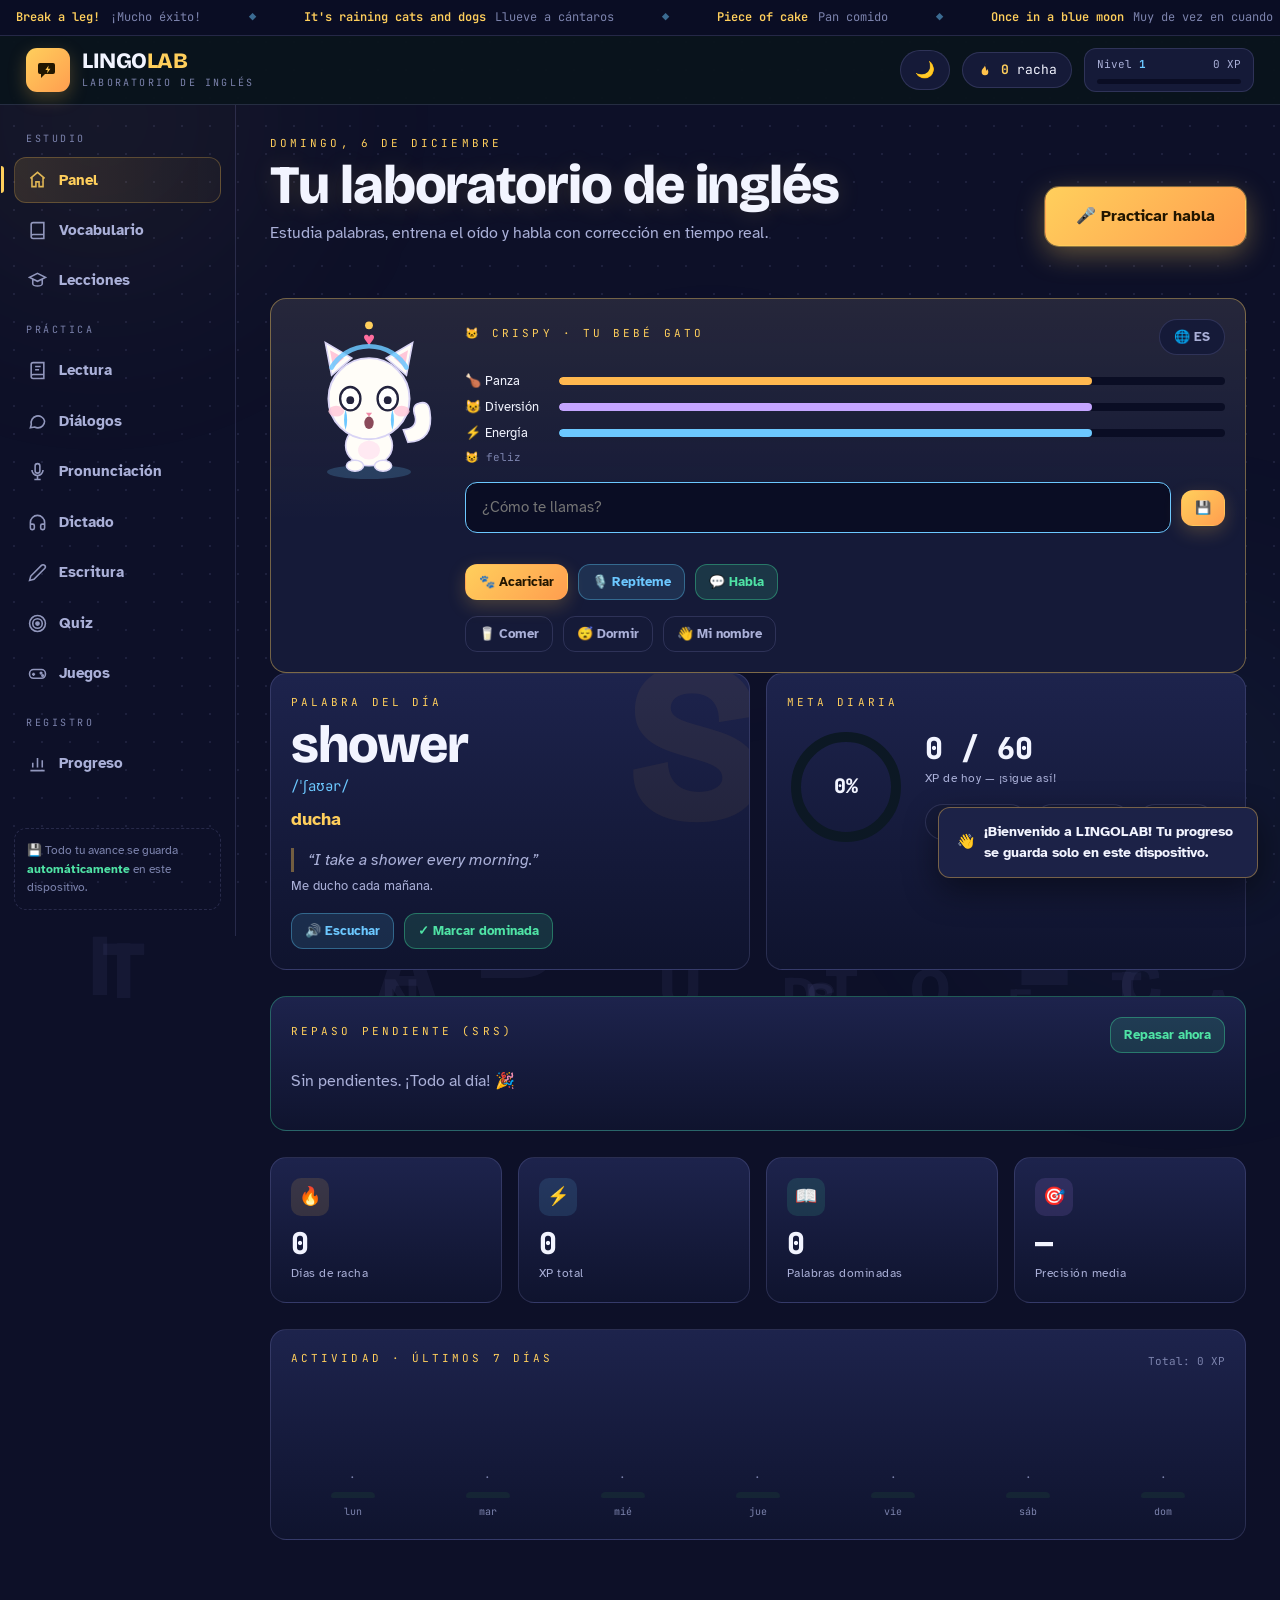
==== dist-hermana/lingolab.html @ a013073c "Add files via upload" ====
<!DOCTYPE html>
<html lang="es">
<head>
<meta charset="UTF-8">
<meta name="viewport" content="width=device-width, initial-scale=1.0">
<title>LINGOLAB · Laboratorio de Inglés</title>
<link rel="preconnect" href="https://fonts.googleapis.com">
<link rel="preconnect" href="https://fonts.gstatic.com" crossorigin>
<link href="https://fonts.googleapis.com/css2?family=Bricolage+Grotesque:opsz,wght@12..96,400;12..96,600;12..96,800&family=Atkinson+Hyperlegible:ital,wght@0,400;0,700;1,400&family=JetBrains+Mono:wght@400;600;800&display=swap" rel="stylesheet">
<style>:root{--bg:#0d1028;--bg2:#12173a;--panel:#151a38;--panel2:#1c2247;--line:rgba(178,178,255,.16);--ink:#f2f4ff;--mut:#aab0d8;--dim:#7c83ad;--amber:#ffcf5c;--amber2:#ff9e4f;--mint:#4fe3a5;--coral:#ff7d7d;--sky:#6cc8ff;--lilac:#c4a5ff;--disp:"Bricolage Grotesque",sans-serif;--body:"Atkinson Hyperlegible",sans-serif;--mono:"JetBrains Mono",monospace;--r-lg:16px;--r-md:12px;--r-sm:8px;}*{margin:0;padding:0;box-sizing:border-box}html{scroll-behavior:smooth}body{background:var(--bg);color:var(--ink);font-family:var(--body);font-size:16px;line-height:1.55;overflow-x:hidden}button{font:inherit;color:inherit;background:none;border:none;cursor:pointer}input,textarea,select{font:inherit;color:var(--ink)}::selection{background:rgba(255,194,75,.35)}::-webkit-scrollbar{width:10px;height:10px}::-webkit-scrollbar-thumb{background:#22384d;border-radius:6px}::-webkit-scrollbar-track{background:transparent}:focus-visible{outline:2px solid var(--amber);outline-offset:2px;border-radius:4px}.bg-grid{position:fixed;inset:0;z-index:-3;background-image:radial-gradient(rgba(178,178,255,.10) 1px,transparent 1.4px);background-size:28px 28px}.glow{position:fixed;border-radius:50%;filter:blur(110px);z-index:-2;pointer-events:none;opacity:.55}.glow.a{width:560px;height:560px;left:-180px;top:-160px;background:radial-gradient(circle,rgba(255,207,92,.15),transparent 65%)}.glow.b{width:640px;height:640px;right:-220px;bottom:-220px;background:radial-gradient(circle,rgba(108,200,255,.12),transparent 65%)}.glow.c{width:400px;height:400px;left:40%;top:35%;background:radial-gradient(circle,rgba(196,165,255,.10),transparent 60%)}#bgLetters span{position:absolute;font-family:var(--disp);font-weight:800;color:#9d9df5;opacity:.06;bottom:-15%;animation:floatUp linear infinite}@keyframes floatUp{from{transform:translateY(0) rotate(-6deg)}to{transform:translateY(-130vh) rotate(10deg)}}.ticker{background:#0b1520;border-bottom:1px solid var(--line);overflow:hidden;height:36px;display:flex;align-items:center;position:relative;z-index:50}.ticker-track{display:flex;gap:3rem;width:max-content;animation:tick 55s linear infinite;font-family:var(--mono);font-size:12px;color:var(--mut);white-space:nowrap;padding-left:1rem}.ticker:hover .ticker-track{animation-play-state:paused}.ticker-track b{color:var(--amber);font-weight:600}.ticker-track i{color:var(--dim);font-style:normal;margin-left:.6rem}.ticker-track .sep{color:var(--sky);opacity:.5}@keyframes tick{to{transform:translateX(-50%)}}header.top{position:sticky;top:0;z-index:40;background:rgba(10,20,29,.96);border-bottom:1px solid var(--line);display:flex;align-items:center;justify-content:space-between;padding:12px 26px;gap:16px}.brand{display:flex;align-items:center;gap:12px}.brand .mark{width:44px;height:44px;border-radius:11px;background:linear-gradient(135deg,var(--amber),var(--amber2));display:grid;place-items:center;box-shadow:0 6px 18px rgba(255,194,75,.25);transition:transform .25s}.brand:hover .mark{transform:rotate(-6deg) scale(1.06)}.brand h1{font-family:var(--disp);font-weight:800;font-size:22px;letter-spacing:-.02em;line-height:1}.brand h1 em{font-style:normal;color:var(--amber)}.brand small{display:block;font-family:var(--mono);font-size:10px;color:var(--dim);letter-spacing:.22em;text-transform:uppercase;margin-top:3px}.hud{display:flex;align-items:center;gap:12px}.pill{display:flex;align-items:center;gap:8px;background:var(--panel);border:1px solid var(--line);border-radius:999px;padding:7px 14px;font-family:var(--mono);font-size:13px}.pill svg{flex-shrink:0}.pill.streak b{color:var(--amber)}.lvlbox{min-width:170px;background:var(--panel);border:1px solid var(--line);border-radius:12px;padding:7px 12px}.lvlbox .t{display:flex;justify-content:space-between;font-family:var(--mono);font-size:11px;color:var(--mut)}.lvlbox .t b{color:var(--sky)}.lvl-track{height:5px;background:#0c1824;border-radius:99px;margin-top:6px;overflow:hidden}.lvl-track i{display:block;height:100%;background:linear-gradient(90deg,var(--sky),var(--mint));border-radius:99px;transition:width .6s cubic-bezier(.2,.8,.3,1)}.shell{display:grid;grid-template-columns:236px 1fr;max-width:1440px;margin:0 auto;min-height:calc(100vh - 100px)}nav.side{padding:26px 14px;border-right:1px solid var(--line);position:sticky;top:69px;height:calc(100vh - 69px);display:flex;flex-direction:column;gap:4px}nav.side .nav-label{font-family:var(--mono);font-size:10px;letter-spacing:.25em;color:var(--dim);text-transform:uppercase;padding:0 12px;margin:14px 0 6px}nav.side .nav-label:first-child{margin-top:0}.nav-btn{display:flex;align-items:center;gap:12px;padding:11px 13px;border-radius:var(--r-md);color:var(--mut);font-weight:700;font-size:14.5px;border:1px solid transparent;transition:all .2s;position:relative;text-align:left;width:100%}.nav-btn svg{flex-shrink:0;opacity:.85}.nav-btn:hover{background:rgba(91,201,245,.07);color:var(--ink);transform:translateX(3px)}.nav-btn.active{background:linear-gradient(90deg,rgba(255,194,75,.13),rgba(255,194,75,.04));color:var(--amber);border-color:rgba(255,194,75,.25)}.nav-btn.active::before{content:"";position:absolute;left:-14px;top:20%;bottom:20%;width:3px;background:var(--amber);border-radius:0 4px 4px 0}.side-foot{margin-top:auto;padding:12px;border:1px dashed var(--line);border-radius:var(--r-md);font-size:12px;color:var(--dim)}.side-foot b{color:var(--mint)}main{padding:30px 34px 70px;max-width:1120px;width:100%}.view{animation:viewIn .45s cubic-bezier(.2,.8,.3,1)}@keyframes viewIn{from{opacity:0;transform:translateY(14px)}to{opacity:1;transform:none}}.view-head{margin-bottom:26px;display:flex;justify-content:space-between;align-items:flex-end;gap:20px;flex-wrap:wrap}.eyebrow{font-family:var(--mono);font-size:11px;letter-spacing:.28em;text-transform:uppercase;color:var(--amber);display:block;margin-bottom:6px}.view-head h2{font-family:var(--disp);font-weight:800;font-size:clamp(28px,4vw,40px);letter-spacing:-.02em;line-height:1.05}.view-head .sub{color:var(--mut);margin-top:6px;max-width:560px}.card{background:linear-gradient(180deg,#13233480,#0f1c2a80),var(--panel);border:1px solid var(--line);border-radius:var(--r-lg);padding:20px;position:relative;transition:transform .25s,border-color .25s,box-shadow .25s}.card.lift:hover{transform:translateY(-4px);border-color:rgba(255,194,75,.35);box-shadow:0 14px 34px rgba(0,0,0,.35)}.grid{display:grid;gap:16px}.g2{grid-template-columns:repeat(2,1fr)}.g3{grid-template-columns:repeat(3,1fr)}.g4{grid-template-columns:repeat(4,1fr)}.row{display:flex;gap:10px;flex-wrap:wrap;align-items:center}.mg-t{margin-top:16px}.mg-t2{margin-top:26px}.mono{font-family:var(--mono)}.dim{color:var(--dim)}.mut{color:var(--mut)}.stat-n{font-family:var(--mono);font-weight:800;font-size:30px;line-height:1}.stat-l{font-size:12px;color:var(--mut);margin-top:6px;letter-spacing:.04em}.icon-tile{width:38px;height:38px;border-radius:10px;display:grid;place-items:center;font-size:18px;margin-bottom:12px}.btn{display:inline-flex;align-items:center;gap:8px;padding:11px 20px;border-radius:var(--r-md);font-weight:700;font-size:14.5px;border:1px solid transparent;transition:all .18s;white-space:nowrap}.btn:active{transform:scale(.96)}.btn.amber{background:linear-gradient(135deg,var(--amber),var(--amber2));color:#221600;box-shadow:0 6px 18px rgba(255,194,75,.22)}.btn.amber:hover{transform:translateY(-2px);box-shadow:0 10px 26px rgba(255,194,75,.32)}.btn.mint{background:rgba(63,223,159,.14);color:var(--mint);border-color:rgba(63,223,159,.4)}.btn.mint:hover{background:rgba(63,223,159,.24);transform:translateY(-2px)}.btn.sky{background:rgba(91,201,245,.13);color:var(--sky);border-color:rgba(91,201,245,.38)}.btn.sky:hover{background:rgba(91,201,245,.23);transform:translateY(-2px)}.btn.coral{background:rgba(255,110,110,.12);color:var(--coral);border-color:rgba(255,110,110,.35)}.btn.coral:hover{background:rgba(255,110,110,.22)}.btn.ghost{border-color:var(--line);color:var(--mut)}.btn.ghost:hover{color:var(--ink);border-color:#3a5a78;transform:translateY(-2px)}.btn.sm{padding:7px 13px;font-size:13px}.btn.big{padding:16px 30px;font-size:16px;border-radius:14px}.btn.say{padding:6px 9px;border-radius:9px}.btn[disabled]{opacity:.45;pointer-events:none}.chip{display:inline-flex;align-items:center;gap:7px;padding:7px 14px;border-radius:999px;border:1px solid var(--line);background:var(--panel);font-size:13px;font-weight:700;color:var(--mut);transition:all .18s}.chip:hover{color:var(--ink);transform:translateY(-2px);border-color:#3a5a78}.chip.active{background:rgba(255,194,75,.15);border-color:var(--amber);color:var(--amber)}.chips{display:flex;gap:8px;flex-wrap:wrap}input.txt,textarea.txt,select.sel{width:100%;background:#0c1824;border:1px solid var(--line);border-radius:var(--r-md);padding:13px 16px;color:var(--ink);transition:border-color .2s}input.txt:focus,textarea.txt:focus,select.sel:focus{border-color:var(--sky);outline:none}input.range{-webkit-appearance:none;appearance:none;width:100%;height:6px;background:#0c1824;border-radius:99px;outline:none}input.range::-webkit-slider-thumb{-webkit-appearance:none;width:18px;height:18px;border-radius:50%;background:var(--amber);cursor:pointer;box-shadow:0 0 0 4px rgba(255,194,75,.18)}.tag{font-family:var(--mono);font-size:10px;letter-spacing:.14em;text-transform:uppercase;padding:4px 9px;border-radius:6px;font-weight:600}.bar-track{height:7px;background:#0c1824;border-radius:99px;overflow:hidden}.bar-track i{display:block;height:100%;border-radius:99px;transition:width .8s cubic-bezier(.2,.8,.3,1)}.wotd{overflow:hidden}.wotd .ghost-letter{position:absolute;right:-14px;top:-46px;font-family:var(--disp);font-weight:800;font-size:230px;color:rgba(255,194,75,.06);line-height:1;pointer-events:none;user-select:none}.wotd .word{font-family:var(--disp);font-weight:800;font-size:clamp(34px,5vw,52px);letter-spacing:-.02em;line-height:1.05}.wotd .ipa{font-family:var(--mono);color:var(--sky);font-size:14px;margin-top:4px}.wotd .es{color:var(--amber);font-weight:700;margin-top:8px;font-size:18px}.wotd .ex{margin-top:14px;padding-left:14px;border-left:3px solid rgba(255,194,75,.4);color:var(--mut);font-style:italic}.goal-wrap{display:flex;align-items:center;gap:20px}.ring{position:relative;width:118px;height:118px;flex-shrink:0}.ring svg{transform:rotate(-90deg)}.ring .num{position:absolute;inset:0;display:grid;place-items:center;font-family:var(--mono);font-weight:800;font-size:20px}.wcard .w-top{display:flex;justify-content:space-between;align-items:flex-start;gap:8px}.wcard .w-en{font-family:var(--disp);font-weight:800;font-size:21px;letter-spacing:-.01em}.wcard .w-ipa{font-family:var(--mono);font-size:12px;color:var(--sky);margin:3px 0 6px}.wcard .w-es{color:var(--amber);font-weight:700;font-size:15px}.wcard .w-ex{font-size:13px;color:var(--mut);margin-top:10px;padding-top:10px;border-top:1px dashed var(--line)}.wcard .w-foot{display:flex;justify-content:space-between;align-items:center;margin-top:12px}.st{font-family:var(--mono);font-size:10px;letter-spacing:.12em;text-transform:uppercase;padding:4px 9px;border-radius:6px}.st.new{background:rgba(108,130,153,.15);color:var(--dim)}.st.learning{background:rgba(255,194,75,.15);color:var(--amber)}.st.known{background:rgba(63,223,159,.15);color:var(--mint)}.overlay{position:fixed;inset:0;background:rgba(5,10,16,.82);z-index:100;display:grid;place-items:center;padding:20px;animation:fadeIn .25s}.overlay[hidden]{display:none!important}@keyframes fadeIn{from{opacity:0}}.fc-box{width:min(520px,100%)}.flash{perspective:1200px;height:330px;cursor:pointer}.flash-in{position:relative;width:100%;height:100%;transform-style:preserve-3d;transition:transform .55s cubic-bezier(.3,.9,.3,1)}.flash.flip .flash-in{transform:rotateY(180deg)}.fc-face{position:absolute;inset:0;backface-visibility:hidden;border-radius:var(--r-lg);border:1px solid var(--line);padding:28px;display:flex;flex-direction:column;justify-content:center;align-items:center;text-align:center;gap:8px}.fc-face.front{background:linear-gradient(160deg,#17293d,#0f1c2a)}.fc-face.back{background:linear-gradient(160deg,#1d2a17,#101c12);border-color:rgba(63,223,159,.3);transform:rotateY(180deg)}.fc-face .big{font-family:var(--disp);font-weight:800;font-size:38px;line-height:1.1}.hintflip{font-family:var(--mono);font-size:11px;color:var(--dim);position:absolute;bottom:14px;letter-spacing:.14em;text-transform:uppercase}.lv-path{position:relative}.lv-card{cursor:pointer}.lv-card .lv-dot{width:44px;height:44px;border-radius:12px;display:grid;place-items:center;font-family:var(--disp);font-weight:800;font-size:15px;color:#0a141d;flex-shrink:0}.lp-en{font-family:var(--disp);font-weight:700;font-size:clamp(22px,3.4vw,32px);line-height:1.25;margin:22px 0 8px;letter-spacing:-.01em}.lp-es{color:var(--amber);font-size:17px}.lp-track{flex:1;height:7px;background:#0c1824;border-radius:99px;overflow:hidden;min-width:80px}.lp-track i{display:block;height:100%;background:linear-gradient(90deg,var(--amber),var(--mint));transition:width .4s}.mic-wrap{display:flex;flex-direction:column;align-items:center;gap:14px;padding:14px 0}.mic-btn{width:96px;height:96px;border-radius:50%;background:linear-gradient(135deg,var(--coral),#e04e4e);display:grid;place-items:center;box-shadow:0 10px 30px rgba(255,110,110,.3);transition:transform .2s;position:relative}.mic-btn:hover{transform:scale(1.07)}.mic-btn.recording{animation:pulseRing 1.2s ease-out infinite}@keyframes pulseRing{0%{box-shadow:0 0 0 0 rgba(255,110,110,.5)}100%{box-shadow:0 0 0 26px rgba(255,110,110,0)}}.eq{display:flex;gap:5px;height:34px;align-items:flex-end}.eq i{width:6px;background:var(--sky);border-radius:4px;height:6px;transition:height .2s}.eq.on i{animation:eqJump .7s ease-in-out infinite alternate}.eq i:nth-child(2){animation-delay:.12s}.eq i:nth-child(3){animation-delay:.24s}.eq i:nth-child(4){animation-delay:.06s}.eq i:nth-child(5){animation-delay:.3s}.eq i:nth-child(6){animation-delay:.18s}.eq i:nth-child(7){animation-delay:.02s}@keyframes eqJump{from{height:6px}to{height:32px}}.phrase-big{font-family:var(--disp);font-weight:700;font-size:clamp(22px,3.4vw,33px);text-align:center;line-height:1.25;letter-spacing:-.01em}.chipw{display:inline-block;padding:6px 12px;margin:4px;border-radius:9px;font-weight:700;font-size:15px;cursor:pointer;transition:transform .15s}.chipw:hover{transform:translateY(-2px) scale(1.04)}.chipw.ok{background:rgba(63,223,159,.16);color:var(--mint);border:1px solid rgba(63,223,159,.4)}.chipw.near{background:rgba(255,194,75,.16);color:var(--amber);border:1px solid rgba(255,194,75,.4)}.chipw.bad{background:rgba(255,110,110,.16);color:var(--coral);border:1px solid rgba(255,110,110,.4)}.chipw.miss{background:rgba(108,130,153,.12);color:var(--dim);border:1px dashed rgba(108,130,153,.4);text-decoration:line-through}.score-ring{position:relative;width:130px;height:130px;flex-shrink:0}.score-ring svg{transform:rotate(-90deg)}.score-ring .num{position:absolute;inset:0;display:grid;place-items:center;font-family:var(--mono);font-weight:800;font-size:28px}.score-ring .cap{position:absolute;left:0;right:0;bottom:24px;text-align:center;font-family:var(--mono);font-size:9px;letter-spacing:.2em;color:var(--dim);text-transform:uppercase}.story-grid{display:grid;grid-template-columns:repeat(3,1fr);gap:16px}.story-card{cursor:pointer;overflow:hidden}.story-card .cover{height:86px;border-radius:12px;display:flex;align-items:center;justify-content:space-between;padding:14px 16px;margin-bottom:12px;background:linear-gradient(135deg,#1b2f45,#0d1825);border:1px solid var(--line)}.story-card .cover .em{font-size:40px}.story-card h3{font-family:var(--disp);font-weight:800;font-size:18px;line-height:1.2}.story-card .orig{font-family:var(--mono);font-size:11px;color:var(--dim);margin-top:2px}.reader-sent{padding:16px 18px;border:1px solid var(--line);border-radius:var(--r-md);background:#0c1824;margin-top:10px;transition:border-color .2s}.reader-sent.cur{border-color:var(--amber);box-shadow:0 0 0 1px rgba(255,194,75,.35)}.reader-sent.done{border-color:rgba(63,223,159,.45)}.reader-sent .sen-en{font-size:19px;line-height:2;font-weight:700}.reader-sent .sen-es{color:var(--amber);font-size:15px;margin-top:6px}.book{background:linear-gradient(180deg,#101f30,#0c1824);border:1px solid var(--line);border-radius:var(--r-lg);padding:clamp(18px,4vw,38px);margin-top:14px}.book .drop::first-letter{font-family:var(--disp);font-weight:800;font-size:3.1em;float:left;line-height:.9;padding-right:8px;color:var(--amber)}.bk{font-family:Georgia,"Times New Roman",serif;font-size:clamp(18px,2.4vw,21px);line-height:2.05;text-align:justify;margin:0 0 1.1em}.ph{border-radius:6px;padding:2px 3px;cursor:pointer;transition:background .25s;border-bottom:2px solid transparent}.ph:hover{background:rgba(91,201,245,.14)}.ph.cur{background:rgba(255,194,75,.14);border-bottom-color:var(--amber)}.ph.ok{background:rgba(63,223,159,.10)}.ph.low{background:rgba(255,110,110,.10)}.ph .pill{display:inline-block;font-family:var(--mono);font-size:10px;font-weight:700;border-radius:99px;padding:1px 8px;margin-left:6px;vertical-align:2px}.pill.good{background:rgba(63,223,159,.18);color:var(--mint)}.pill.mid{background:rgba(255,194,75,.18);color:var(--amber)}.pill.bad{background:rgba(255,110,110,.18);color:var(--coral)}.ph .rep{display:inline-block;font-size:12px;opacity:.55;margin-left:4px;cursor:pointer}.ph .rep:hover{opacity:1;transform:scale(1.15)}.ph-es{display:block;font-family:var(--body);font-size:14.5px;color:var(--amber);text-align:left;margin-top:2px}.live-dot{display:inline-block;width:9px;height:9px;border-radius:50%;background:var(--coral);margin-right:7px;animation:blink 1.1s infinite}@keyframes blink{50%{opacity:.25}}#rdLast{display:flex;gap:8px;flex-wrap:wrap;margin-top:10px;min-height:26px}#rdLast .ln{font-family:var(--mono);font-size:11px;padding:3px 10px;border-radius:99px;border:1px solid var(--line);color:var(--mut)}.chat{display:flex;flex-direction:column;gap:10px;margin-top:14px}.msg{max-width:82%;padding:12px 16px;border-radius:16px;line-height:1.9;font-size:17px;cursor:pointer;transition:all .2s;border:1px solid var(--line);position:relative}.msg.a{align-self:flex-start;background:#13253a;border-bottom-left-radius:5px}.msg.b{align-self:flex-end;background:#17301f;border-color:rgba(63,223,159,.3);border-bottom-right-radius:5px}.msg.cur{border-color:var(--amber);box-shadow:0 0 0 1px rgba(255,194,75,.4)}.msg.done{opacity:.92}.msg .who{display:flex;align-items:center;gap:7px;font-family:var(--mono);font-size:10.5px;letter-spacing:.1em;color:var(--dim);margin-bottom:5px;text-transform:uppercase}.msg .who .av{font-size:17px}.msg.b .who{color:var(--mint)}.msg .dg-es{color:var(--amber);font-size:14px;margin-top:5px;line-height:1.5}.msg .dg-words span.rw{display:inline;padding:1px 2px;border-radius:5px;cursor:pointer}.msg .dg-words span.rw:hover{background:rgba(91,201,245,.2)}.msg .acts{position:absolute;top:8px;right:10px;display:flex;gap:4px;opacity:.55}.msg .acts:hover{opacity:1}.msg .acts button{font-size:12px;padding:2px 6px;border-radius:7px;border:1px solid var(--line);background:#0c1824}#dgLast{display:flex;gap:8px;flex-wrap:wrap;margin-top:10px;min-height:26px}#dgLast .ln{font-family:var(--mono);font-size:11px;padding:3px 10px;border-radius:99px;border:1px solid var(--line);color:var(--mut)}.dg-story{background:linear-gradient(180deg,#101f30,#0c1824);border:1px solid var(--line);border-radius:var(--r-lg);padding:clamp(16px,3vw,28px);margin-top:14px;font-family:Georgia,serif;font-size:17px;line-height:1.9;font-style:italic;color:var(--mut)}.dg-story b{color:var(--amber);font-style:normal}.rw{display:inline-block;padding:2px 4px;margin:1px;border-radius:7px;cursor:pointer;transition:all .15s;border-bottom:2px solid transparent}.rw:hover{background:rgba(91,201,245,.15);transform:translateY(-1px)}.rw.ok{background:rgba(63,223,159,.16);color:var(--mint);border-bottom-color:var(--mint)}.rw.bad{background:rgba(255,110,110,.13);color:var(--coral)}.rw.looked{outline:1px dashed rgba(91,201,245,.6)}#wordTip{position:fixed;z-index:400;background:#0d1826f2;border:1px solid rgba(91,201,245,.35);border-radius:9px;padding:5px 10px;box-shadow:0 10px 26px rgba(0,0,0,.5);max-width:190px;font-size:12px;line-height:1.35}#wordTip .wt-en{font-weight:800;font-size:13px;display:inline}#wordTip .wt-es{color:var(--amber);font-weight:700;display:inline;margin-left:6px}#wordTip .row{margin-top:4px!important;gap:4px!important}#wordTip .btn{padding:2px 8px!important;font-size:11px!important}#wordTip[hidden]{display:none!important}#wordTip .wt-en{font-weight:800;font-size:16px}#wordTip .wt-es{color:var(--amber);font-weight:700}.page-dots{display:flex;gap:6px;flex-wrap:wrap}.page-dots i{width:26px;height:8px;border-radius:99px;background:#152535}.page-dots i.done{background:var(--mint)}.page-dots i.cur{background:var(--amber)}@media(max-width:1080px){.story-grid{grid-template-columns:repeat(2,1fr)}}@media(max-width:640px){.story-grid{grid-template-columns:1fr}}.q-opt{display:block;width:100%;text-align:left;padding:15px 18px;border:1px solid var(--line);border-radius:var(--r-md);background:var(--panel);font-size:16px;font-weight:700;margin-top:10px;transition:all .18s}.q-opt:hover{border-color:var(--sky);transform:translateX(5px)}.q-opt.good{background:rgba(63,223,159,.15);border-color:var(--mint);color:var(--mint)}.q-opt.wrong{background:rgba(255,110,110,.14);border-color:var(--coral);color:var(--coral);animation:shake .35s}@keyframes shake{25%{transform:translateX(-6px)}75%{transform:translateX(6px)}}.q-timer{height:8px;background:#0c1824;border-radius:99px;overflow:hidden;margin:14px 0 22px}.q-timer i{display:block;height:100%;background:linear-gradient(90deg,var(--mint),var(--amber));transition:width .1s linear}.q-prompt{font-family:var(--disp);font-weight:800;font-size:clamp(28px,4vw,42px);letter-spacing:-.02em;margin-top:8px}.ach{display:flex;gap:14px;align-items:center}.ach .ic{width:48px;height:48px;border-radius:12px;display:grid;place-items:center;font-size:23px;flex-shrink:0;background:rgba(255,194,75,.12);border:1px solid rgba(255,194,75,.25)}.ach.locked{opacity:.4;filter:grayscale(.9)}.ach .nm{font-weight:700;font-size:15px}.ach .ds{font-size:12.5px;color:var(--mut)}#toasts{position:fixed;bottom:22px;right:22px;z-index:300;display:flex;flex-direction:column;gap:10px}.toast{background:var(--panel2);border:1px solid rgba(255,194,75,.4);border-radius:var(--r-md);padding:13px 18px;font-size:14px;font-weight:700;box-shadow:0 12px 34px rgba(0,0,0,.45);display:flex;gap:10px;align-items:center;animation:toastIn .35s cubic-bezier(.2,.9,.3,1.3);max-width:320px}@keyframes toastIn{from{opacity:0;transform:translateX(40px)}}.toast.out{opacity:0;transform:translateX(40px);transition:all .35s}#floatLayer{position:fixed;inset:0;pointer-events:none;z-index:290}.xp-float{position:absolute;font-family:var(--mono);font-weight:800;color:var(--amber);font-size:17px;animation:floatXP 1.4s ease-out forwards;text-shadow:0 2px 10px rgba(0,0,0,.5)}@keyframes floatXP{from{opacity:0;transform:translateY(8px)}20%{opacity:1}to{opacity:0;transform:translateY(-60px)}}#confetti{position:fixed;inset:0;pointer-events:none;z-index:280}@media(max-width:1080px){.g4{grid-template-columns:repeat(2,1fr)}.g3{grid-template-columns:repeat(2,1fr)}}@media(max-width:980px){.shell{grid-template-columns:1fr}nav.side{position:fixed;bottom:0;left:0;right:0;top:auto;height:auto;flex-direction:row;overflow-x:auto;padding:8px 10px;background:rgba(10,20,29,.98);border-right:none;border-top:1px solid var(--line);z-index:60;gap:2px}nav.side .nav-label,.side-foot{display:none}.nav-btn{flex-direction:column;gap:4px;font-size:10.5px;padding:8px 11px;min-width:70px;justify-content:center}.nav-btn.active::before{left:15%;right:15%;top:auto;bottom:-8px;width:auto;height:3px;border-radius:4px 4px 0 0}main{padding:22px 18px 120px}.hud .pill.streak span.lbl{display:none}}@media(max-width:640px){.g2,.g3,.g4{grid-template-columns:1fr}.lvlbox{min-width:130px}.view-head{align-items:flex-start}}</style>
<style>:root{--focus:#ffc24b;--ok:#3fdf9f;--warn:#ffc24b;--bad:#ff6e6e;}[data-theme="light"]{--bg:#f5f3ff;--bg2:#ffffff;--panel:#ffffff;--panel2:#efeaff;--line:rgba(60,50,140,.14);--ink:#1c1440;--mut:#4d4480;--dim:#7a72a8;--amber:#d9930d;--amber2:#c26a12;--mint:#0d8a56;--coral:#d63d3d;--sky:#0b6cb8;--lilac:#6a3fd4;}[data-theme="light"] body{background:var(--bg);color:var(--ink)}[data-theme="light"] header.top{background:rgba(255,255,255,.95)}[data-theme="light"] .bg-grid{background-image:radial-gradient(rgba(20,60,100,.10) 1px,transparent 1.4px)}[data-theme="light"] .glow{opacity:.25}[data-theme="light"] input.txt,[data-theme="light"] textarea.txt,[data-theme="light"] select.sel{background:#fff;color:var(--ink)}[data-theme="light"] .card{background:linear-gradient(180deg,#ffffff,#f2f7fc)}[data-theme="light"] .msg.a{background:#e8f2fc}[data-theme="light"] .msg.b{background:#e4f7ec}@media (prefers-reduced-motion:reduce){*,*::before,*::after{animation-duration:.001s!important;transition-duration:.001s!important}html{scroll-behavior:auto}}.sr-only{position:absolute;width:1px;height:1px;overflow:hidden;clip:rect(0 0 0 0);white-space:nowrap}#themeBtn{font-size:16px}#srsCard{border-color:rgba(63,223,159,.35)}#srsCard .chip{cursor:default}</style>
<style>.stat-n,.mono,.pill,.q-prompt,#xpLabel{font-variant-numeric:tabular-nums}#view-panel{display:flex;flex-direction:column}#view-panel[hidden]{display:none!important}#view-panel .view-head{order:0}#view-panel #crispyCard{order:1}#view-panel .grid.g2{order:2}#view-panel #srsCard{order:3}#view-panel .grid.g4{order:4}#view-panel .card.mg-t2:last-child{order:5}#view-panel .view-head h2{font-size:clamp(34px,5vw,54px);text-shadow:0 2px 24px rgba(255,207,92,.15)}#view-panel .view-head .btn.big{box-shadow:0 8px 28px rgba(255,207,92,.35),0 0 0 1px rgba(255,207,92,.4)}#view-panel .view-head .btn.big:hover{box-shadow:0 12px 36px rgba(255,207,92,.5),0 0 0 1px rgba(255,207,92,.6)}#crispyCard{border:1px solid rgba(255,207,92,.4);background:linear-gradient(180deg,rgba(255,207,92,.07),transparent 60%),var(--panel)}#crispyCard.xp-jump #crispyArt{animation:xjump .6s cubic-bezier(.2,.9,.3,1.4)}@keyframes xjump{0%{transform:translateY(0) rotate(0)}40%{transform:translateY(-16px) rotate(-6deg)}70%{transform:translateY(2px) rotate(4deg)}100%{transform:none}}.btn,.chip,.q-opt,.nav-btn{transition:transform .16s,box-shadow .2s,background .2s,border-color .2s}.btn:active,.chip:active,.q-opt:active{transform:scale(.97)}.chip{min-height:36px}.q-opt{padding:16px 18px}#qScore{background:var(--panel);border:1px solid var(--line);border-radius:999px;padding:7px 14px}.combo-pop{animation:cpop .45s cubic-bezier(.2,.9,.3,1.5)}@keyframes cpop{0%{transform:scale(1)}45%{transform:scale(1.25) rotate(-2deg)}100%{transform:scale(1)}}.skel{border-radius:12px;background:linear-gradient(100deg,var(--panel2) 40%,rgba(178,178,255,.18) 50%,var(--panel2) 60%);background-size:200% 100%;animation:shim 1.3s linear infinite;min-height:20px}@keyframes shim{to{background-position:-200% 0}}.book{max-width:68ch;margin-left:auto;margin-right:auto}@media(max-width:980px){nav.side{scroll-snap-type:x mandatory}.nav-btn{scroll-snap-align:center;min-height:56px;min-width:76px}#themeBtn{min-height:44px}}#gamesBox [data-gm]:hover{transform:translateY(-5px) rotate(-.5deg);border-color:rgba(255,207,92,.5);box-shadow:0 14px 34px rgba(0,0,0,.4),0 0 22px rgba(255,207,92,.12)}#memGrid .card{min-height:96px;font-size:16px}#memGrid .card[data-open]{border-color:var(--sky);box-shadow:0 0 16px rgba(108,200,255,.25)}.q-timer{height:10px}.pop-in{animation:popIn .4s cubic-bezier(.2,.9,.3,1.2)}@keyframes popIn{from{opacity:0;transform:translateY(12px) scale(.98)}to{opacity:1;transform:none}}#dicPlays{background:var(--panel);border:1px solid var(--line);border-radius:999px;padding:7px 14px;font-family:var(--mono);font-size:12px;color:var(--mut)}.diff-legend{display:flex;gap:12px;flex-wrap:wrap;font-size:12px;color:var(--mut);margin-top:10px}.diff-legend i{display:inline-block;width:10px;height:10px;border-radius:50%;margin-right:5px}#lessonPlayer{border-color:rgba(255,207,92,.35)}.lp-en{text-shadow:0 2px 18px rgba(108,200,255,.12)}.mic-btn{min-width:96px;min-height:96px}.score-ring{filter:drop-shadow(0 6px 20px rgba(0,0,0,.4))}.overlay{backdrop-filter:blur(3px)}.fc-face{box-shadow:0 20px 50px rgba(0,0,0,.45)}.ticker-track{animation-duration:70s}::-webkit-scrollbar-thumb{background:#2c3563}.ticker{background:#0a0d24}.lvl-track,input.txt,textarea.txt,select.sel,input.range,.bar-track,.lp-track,.reader-sent,.msg .acts button,.q-timer{background-color:#0a0d24}.book{background:linear-gradient(180deg,#171c44,#0a0d24)}.dg-story{background:linear-gradient(180deg,#171c44,#0a0d24)}.page-dots i{background:#232a55}.card{background:linear-gradient(180deg,rgba(38,44,96,.5),rgba(10,13,36,.5)),var(--panel)}.msg.a{background:#1a2150}.fc-face.front{background:linear-gradient(160deg,#1d2452,#0d1130)}.fc-face.back{background:linear-gradient(160deg,#123a2c,#0c1a20)}[data-theme="light"] .lvl-track,[data-theme="light"] input.txt,[data-theme="light"] textarea.txt,[data-theme="light"] select.sel,[data-theme="light"] input.range,[data-theme="light"] .bar-track,[data-theme="light"] .lp-track,[data-theme="light"] .reader-sent,[data-theme="light"] .msg .acts button,[data-theme="light"] .q-timer,[data-theme="light"] .ticker{background-color:#e4e0f7}[data-theme="light"] .book,[data-theme="light"] .dg-story{background:linear-gradient(180deg,#ffffff,#efeaff)}[data-theme="light"] .msg.a{background:#e6e2fb}[data-theme="light"] .msg.b{background:#dff5e9}[data-theme="light"] .page-dots i{background:#cfc8ee}</style>
<meta name="theme-color" content="#0a141d">
</head>
<body>

<div class="bg-grid"></div>
<div class="glow a"></div><div class="glow b"></div><div class="glow c"></div>
<div id="bgLetters"></div>
<canvas id="confetti"></canvas>
<div id="floatLayer"></div>
<div id="toasts"></div>

<!-- CINTA DE FRASES -->
<div class="ticker" aria-hidden="true"><div class="ticker-track" id="tickerTrack"></div></div>

<!-- CABECERA -->
<header class="top">
  <div class="brand">
    <div class="mark">
      <svg width="24" height="24" viewBox="0 0 24 24" fill="none"><path d="M4 5h13a2 2 0 0 1 2 2v7a2 2 0 0 1-2 2H9l-4 4v-4H4a2 2 0 0 1-2-2V7a2 2 0 0 1 2-2z" fill="#221600"/><path d="M12.6 7.5 9.4 12h2.3l-.7 3.5 3.4-4.7h-2.3l.5-3.3z" fill="#ffc24b"/></svg>
    </div>
    <div><h1>LINGO<em>LAB</em></h1><small>laboratorio de inglés</small></div>
  </div>
  <div class="hud">
    <button class="pill" id="themeBtn" title="Cambiar tema">🌙</button>
    <div class="pill streak" title="Racha de días">
      <svg width="16" height="16" viewBox="0 0 24 24" fill="none"><path d="M12 2s1 3.5-1.5 6C8 10.5 7 12 7 14.5A5 5 0 0 0 17 15c0-2-1-3.5-2-4.5 0 1.5-.7 2.3-1.5 2.5.5-2-.5-5.5-1.5-7z" fill="#ffc24b"/></svg>
      <b id="streakVal">0</b><span class="lbl">racha</span>
    </div>
    <div class="lvlbox">
      <div class="t"><span>Nivel <b id="lvlNum">1</b></span><span id="xpLabel">0 XP</span></div>
      <div class="lvl-track"><i id="xpFill" style="width:0%"></i></div>
    </div>
  </div>
</header>

<div class="shell">
<!-- ══════════ NAVEGACIÓN ══════════ -->
<nav class="side" id="sideNav">
  <div class="nav-label">Estudio</div>
  <button class="nav-btn active" data-view="panel"><svg width="19" height="19" viewBox="0 0 24 24" fill="none" stroke="currentColor" stroke-width="2"><path d="M3 10.5 12 3l9 7.5M5 9.5V21h5v-6h4v6h5V9.5"/></svg>Panel</button>
  <button class="nav-btn" data-view="vocab"><svg width="19" height="19" viewBox="0 0 24 24" fill="none" stroke="currentColor" stroke-width="2"><path d="M4 19.5A2.5 2.5 0 0 1 6.5 17H20V2H6.5A2.5 2.5 0 0 0 4 4.5v15zM4 19.5A2.5 2.5 0 0 0 6.5 22H20v-5"/></svg>Vocabulario</button>
  <button class="nav-btn" data-view="lecciones"><svg width="19" height="19" viewBox="0 0 24 24" fill="none" stroke="currentColor" stroke-width="2"><path d="m12 3 10 5-10 5L2 8l10-5zM6 10.5V16c0 1.5 2.7 3 6 3s6-1.5 6-3v-5.5"/></svg>Lecciones</button>
  <div class="nav-label">Práctica</div>
  <button class="nav-btn" data-view="lectura"><svg width="19" height="19" viewBox="0 0 24 24" fill="none" stroke="currentColor" stroke-width="2"><path d="M4 19.5A2.5 2.5 0 0 1 6.5 17H20V2H6.5A2.5 2.5 0 0 0 4 4.5v15zM4 19.5A2.5 2.5 0 0 0 6.5 22H20v-5"/><path d="M9 7h7M9 11h5"/></svg>Lectura</button>
  <button class="nav-btn" data-view="dialogs"><svg width="19" height="19" viewBox="0 0 24 24" fill="none" stroke="currentColor" stroke-width="2"><path d="M21 11.5a8.5 8.5 0 0 1-8.5 8.5c-1.5 0-3-.4-4.2-1L3 20l1.2-4.3A8.5 8.5 0 1 1 21 11.5z"/><path d="M8.5 11.5h.01M12 11.5h.01M15.5 11.5h.01"/></svg>Diálogos</button>
  <button class="nav-btn" data-view="pron"><svg width="19" height="19" viewBox="0 0 24 24" fill="none" stroke="currentColor" stroke-width="2"><rect x="9" y="2" width="6" height="12" rx="3"/><path d="M5 10a7 7 0 0 0 14 0M12 17v5M8 22h8"/></svg>Pronunciación</button>
  <button class="nav-btn" data-view="dictado"><svg width="19" height="19" viewBox="0 0 24 24" fill="none" stroke="currentColor" stroke-width="2"><path d="M3 18v-6a9 9 0 0 1 18 0v6M21 19a2 2 0 0 1-2 2h-1a2 2 0 0 1-2-2v-3a2 2 0 0 1 2-2h3zM3 19a2 2 0 0 0 2 2h1a2 2 0 0 0 2-2v-3a2 2 0 0 0-2-2H3z"/></svg>Dictado</button>
  <button class="nav-btn" data-view="escritura"><svg width="19" height="19" viewBox="0 0 24 24" fill="none" stroke="currentColor" stroke-width="2"><path d="M17 3a2.8 2.8 0 1 1 4 4L7.5 20.5 2 22l1.5-5.5L17 3z"/></svg>Escritura</button>
  <button class="nav-btn" data-view="quiz"><svg width="19" height="19" viewBox="0 0 24 24" fill="none" stroke="currentColor" stroke-width="2"><circle cx="12" cy="12" r="10"/><circle cx="12" cy="12" r="6"/><circle cx="12" cy="12" r="2" fill="currentColor"/></svg>Quiz</button>
  <button class="nav-btn" data-view="juegos"><svg width="19" height="19" viewBox="0 0 24 24" fill="none" stroke="currentColor" stroke-width="2"><rect x="2" y="7" width="20" height="11" rx="5"/><path d="M7 11v4M5 13h4"/><circle cx="16.5" cy="11.5" r="1" fill="currentColor"/><circle cx="18.5" cy="14.5" r="1" fill="currentColor"/></svg>Juegos</button>
  <div class="nav-label">Registro</div>
  <button class="nav-btn" data-view="progreso"><svg width="19" height="19" viewBox="0 0 24 24" fill="none" stroke="currentColor" stroke-width="2"><path d="M3 21h18M6 17v-6m6 6V5m6 12v-9"/></svg>Progreso</button>
  <div class="side-foot">💾 Todo tu avance se guarda <b>automáticamente</b> en este dispositivo.</div>
</nav>

<!-- ══════════ CONTENIDO ══════════ -->
<main>

<!-- ─── PANEL ─── -->
<section class="view" id="view-panel">
  <div class="view-head">
    <div><span class="eyebrow" id="dateLine">—</span><h2>Tu laboratorio de inglés</h2><p class="sub">Estudia palabras, entrena el oído y habla con corrección en tiempo real.</p></div>
    <button class="btn amber big" data-goto="pron">🎤 Practicar habla</button>
  </div>
  <div class="grid g2">
    <div class="card lift wotd">
      <div class="ghost-letter" id="wotdGhost">A</div>
      <span class="eyebrow">Palabra del día</span>
      <div class="word" id="wotdWord">—</div>
      <div class="ipa" id="wotdIpa">—</div>
      <div class="es" id="wotdEs">—</div>
      <p class="ex" id="wotdEx">—</p>
      <p class="mut" style="font-size:13px;margin-top:4px" id="wotdExEs">—</p>
      <div class="row mg-t">
        <button class="btn sky sm" id="wotdSpeak">🔊 Escuchar</button>
        <button class="btn mint sm" id="wotdLearn">✓ Marcar dominada</button>
      </div>
    </div>
    <div class="card lift">
      <span class="eyebrow">Meta diaria</span>
      <div class="goal-wrap mg-t">
        <div class="ring">
          <svg width="118" height="118"><circle cx="59" cy="59" r="50" stroke="#0c1824" stroke-width="10" fill="none"/><circle id="goalRingC" cx="59" cy="59" r="50" stroke="#ffc24b" stroke-width="10" fill="none" stroke-linecap="round" stroke-dasharray="314" stroke-dashoffset="314" style="transition:stroke-dashoffset 1s cubic-bezier(.2,.8,.3,1)"/></svg>
          <div class="num" id="goalPct">0%</div>
        </div>
        <div>
          <div class="stat-n" id="goalXpTxt">0 / 60</div>
          <div class="stat-l">XP de hoy — ¡sigue así!</div>
          <div class="row mg-t" style="gap:6px">
            <button class="chip" data-goto="vocab">📚 Palabras</button>
            <button class="chip" data-goto="dictado">🎧 Dictado</button>
            <button class="chip" data-goto="quiz">🎯 Quiz</button>
          </div>
        </div>
      </div>
    </div>
  </div>
  <div class="card mg-t2" id="crispyCard" style="overflow:hidden">
    <div class="row" style="gap:18px;align-items:flex-start;flex-wrap:nowrap">
      <div id="crispyArt" style="flex-shrink:0;cursor:pointer" title="¡Tócame!"></div>
      <div style="flex:1;min-width:220px">
        <div class="row" style="justify-content:space-between"><span class="eyebrow">🐱 Crispy · tu bebé gato</span><button class="chip" id="crispyLang" title="Cambiar idioma">🌐 ES</button></div>
        <div class="mg-t" style="display:flex;flex-direction:column;gap:6px">
          <div class="row" style="gap:8px"><span style="font-size:13px;width:86px">🍗 Panza</span><div class="cneed" style="flex:1"><i id="cnBelly"></i></div></div>
          <div class="row" style="gap:8px"><span style="font-size:13px;width:86px">😺 Diversión</span><div class="cneed" style="flex:1"><i id="cnFun"></i></div></div>
          <div class="row" style="gap:8px"><span style="font-size:13px;width:86px">⚡ Energía</span><div class="cneed" style="flex:1"><i id="cnEnergy"></i></div></div>
          <span class="mono dim" id="cnState" style="font-size:11px"></span>
        </div>
        <p id="crispyBubble" class="mg-t" style="font-size:15px;min-height:66px">…</p>
        <div class="row mg-t"><button class="btn amber sm" id="crispyPet">🐾 Acariciar</button><button class="btn sky sm" id="crispyEcho">🎙️ Repíteme</button><button class="btn mint sm" id="crispyTalk">💬 Habla</button></div>
        <div class="row mg-t"><button class="btn ghost sm" id="crispyFeed">🥛 Comer</button><button class="btn ghost sm" id="crispySleep">😴 Dormir</button><button class="btn ghost sm" id="crispyName">👋 Mi nombre</button></div>
      </div>
    </div>
  </div>
  <div class="card mg-t2" id="srsCard"><div class="row" style="justify-content:space-between"><span class="eyebrow">Repaso pendiente (SRS)</span><button class="btn mint sm" data-goto="vocab">Repasar ahora</button></div><p class="mut mg-t" id="srsLine">Cargando…</p><div class="chips mg-t" id="srsChips"></div></div>
  <div class="grid g4 mg-t2">
    <div class="card lift"><div class="icon-tile" style="background:rgba(255,194,75,.13)">🔥</div><div class="stat-n" id="pStreak">0</div><div class="stat-l">Días de racha</div></div>
    <div class="card lift"><div class="icon-tile" style="background:rgba(91,201,245,.13)">⚡</div><div class="stat-n" id="pXp">0</div><div class="stat-l">XP total</div></div>
    <div class="card lift"><div class="icon-tile" style="background:rgba(63,223,159,.13)">📖</div><div class="stat-n" id="pWords">0</div><div class="stat-l">Palabras dominadas</div></div>
    <div class="card lift"><div class="icon-tile" style="background:rgba(181,140,255,.13)">🎯</div><div class="stat-n" id="pAcc">—</div><div class="stat-l">Precisión media</div></div>
  </div>
  <div class="card mg-t2">
    <div class="row" style="justify-content:space-between"><span class="eyebrow">Actividad · últimos 7 días</span><span class="mono dim" style="font-size:11px" id="weekTotal"></span></div>
    <div class="row mg-t" id="weekChart" style="align-items:flex-end;height:130px;gap:12px"></div>
  </div>
</section>

<!-- ─── VOCABULARIO ─── -->
<section class="view" id="view-vocab" hidden>
  <div class="view-head">
    <div><span class="eyebrow">Biblioteca</span><h2>Vocabulario</h2><p class="sub" id="vocabCount">—</p></div>
    <button class="btn amber" id="btnFlash">🃏 Modo tarjetas</button>
  </div>
  <div class="card">
    <input type="text" class="txt" id="vocabSearch" placeholder="🔎 Buscar palabra en inglés o español…">
    <div class="chips mg-t" id="catChips"></div>
    <div class="chips mg-t" id="statChips">
      <button class="chip active" data-vf="all">Todas</button>
      <button class="chip" data-vf="new">Nuevas</button>
      <button class="chip" data-vf="learning">Aprendiendo</button>
      <button class="chip" data-vf="known">Dominadas</button>
    </div>
  </div>
  <div class="grid g3 mg-t" id="vocabGrid"></div>
</section>

<!-- ─── LECCIONES ─── -->
<section class="view" id="view-lecciones" hidden>
  <div class="view-head">
    <div><span class="eyebrow">Ruta de estudio</span><h2>Lecciones por nivel</h2><p class="sub">Oraciones progresivas de A1 a C1 + conversación real. Escucha, repite y domina cada frase.</p></div>
  </div>
  <div class="grid g3" id="levelsGrid"></div>
  <div class="card mg-t" id="lessonPlayer" hidden style="padding:26px">
    <div class="row" style="justify-content:space-between">
      <button class="btn ghost sm" id="lpExit">← Salir</button>
      <span class="mono dim" id="lpTitle" style="font-size:12px"></span>
      <div class="lp-track" style="max-width:220px"><i id="lpBar" style="width:0%"></i></div>
    </div>
    <p class="lp-en" id="lpEn"></p>
    <p class="lp-es" id="lpEs" hidden></p>
    <div class="row mg-t">
      <button class="btn sky" id="lpPlay">🔊 Escuchar</button>
      <button class="btn ghost" id="lpEsBtn">👁 Traducción</button>
      <button class="btn amber" id="lpNext">La domino →</button>
    </div>
  </div>
  <div class="card mg-t" id="lpDone" hidden style="text-align:center;padding:40px">
    <div style="font-size:52px">🎉</div>
    <h3 style="font-family:var(--disp);font-size:28px;margin:10px 0 4px">¡Lección completada!</h3>
    <p class="mut">+20 XP ganados · Esta lección quedó registrada en tu progreso.</p>
    <button class="btn amber mg-t" id="lpDoneBtn">Volver a lecciones</button>
  </div>
</section>

<!-- ─── LECTURA ─── -->
<section class="view" id="view-lectura" hidden>
  <div class="view-head">
    <div><span class="eyebrow">Lee de corrido, como una novela</span><h2>Lectura fluida</h2><p class="sub">Un cuento = un capítulo largo con scroll. Presiona ▶ una sola vez, lee sin parar: cada frase (cada , o .) se califica sola y el resaltado baja contigo. Toca una frase para repetirla, toca una palabra para su mini-traducción.</p></div>
    <button class="btn ghost" id="btnRdLib">📚 Biblioteca</button>
  </div>
  <div id="rdLib"></div>
  <div class="card mg-t" id="rdReader" hidden style="padding:26px">
    <div class="row" style="justify-content:space-between">
      <button class="btn ghost sm" id="rdExit">← Biblioteca</button>
      <span class="mono dim" id="rdMeta" style="font-size:12px"></span>
    </div>
    <h3 style="font-family:var(--disp);font-size:24px;margin:12px 0 2px" id="rdTitle"></h3>
    <p class="mono dim" style="font-size:11px" id="rdOrig"></p>
    <div class="lp-track mg-t"><i id="rdBar" style="width:0%"></i></div>
    <div class="row mg-t" style="justify-content:center;gap:10px;position:sticky;top:69px;z-index:20;background:rgba(10,20,29,.92);padding:10px;border:1px solid var(--line);border-radius:12px">
      <button class="mic-btn" id="btnRdRec" title="Empezar / pausar lectura" aria-label="Empezar o pausar lectura" style="width:56px;height:56px">
        <svg width="24" height="24" viewBox="0 0 24 24" fill="none" stroke="#fff" stroke-width="2"><rect x="9" y="2" width="6" height="12" rx="3"/><path d="M5 10a7 7 0 0 0 14 0M12 17v5M8 22h8"/></svg>
      </button>
      <div style="display:flex;flex-direction:column;gap:6px;align-items:flex-start">
        <span class="mono dim" style="font-size:11px" id="rdRecLbl">▶ PRESIONA UNA VEZ Y LEE DE CORRIDO</span>
        <div class="eq" id="rdEq"><i></i><i></i><i></i><i></i><i></i><i></i><i></i></div>
      </div>
      <button class="btn sky sm" id="btnRdPlay">🔊 Capítulo</button>
      <button class="btn sky sm" id="btnRdSlow">🐢</button>
      <button class="btn ghost sm" id="btnRdEs">👁 ES</button>
    </div>
    <div class="book"><div id="rdSents"></div></div>
    <div id="rdLast"></div>
    <div class="card mg-t" id="rdResult" hidden style="background:#0c1824;padding:14px">
      <div class="row" style="justify-content:space-between;align-items:center">
        <span class="eyebrow">Última frase</span><b class="mono" id="rdScore" style="font-size:20px"></b>
      </div>
      <div id="rdDiff" class="mg-t"></div>
      <p class="mut" style="font-size:12.5px;margin-top:8px">🎧 Escuchamos: <b id="rdHeard" style="color:var(--ink)">—</b></p>
      <p class="mono" style="color:var(--mint);font-size:12px;margin-top:4px" id="rdXp"></p>
    </div>
  </div>
  <div class="card mg-t" id="rdDone" hidden style="text-align:center;padding:40px">
    <div style="font-size:52px">📖</div>
    <h3 style="font-family:var(--disp);font-size:28px;margin:10px 0 4px">¡Cuento completado!</h3>
    <p class="mut" id="rdDoneMsg">+25 XP · quedó registrado en tu progreso.</p>
    <button class="btn amber mg-t" id="rdDoneBtn">Volver a la biblioteca</button>
  </div>
</section>
<div id="wordTip" hidden><div class="wt-en" id="wtEn"></div><div class="wt-es" id="wtEs"></div><div class="row mg-t" style="gap:6px"><button class="btn sky sm" id="wtSay">🔊</button><button class="btn ghost sm" id="wtClose">✕</button></div></div>

<!-- ─── DIÁLOGOS ─── -->
<section class="view" id="view-dialogs" hidden>
  <div class="view-head">
    <div><span class="eyebrow">Teatro en inglés · tú eres YOU</span><h2>Diálogos</h2><p class="sub">10 personajes con su historia. Presiona ▶ una vez: el personaje habla con su propia voz y tú lees tus turnos sin parar. Toca un mensaje para saltar, ↻ para repetirlo.</p></div>
    <button class="btn ghost" id="btnDgLib">🎭 Personajes</button>
  </div>
  <div id="dgLib"></div>
  <div class="card mg-t" id="dgReader" hidden style="padding:26px">
    <div class="row" style="justify-content:space-between">
      <button class="btn ghost sm" id="dgExit">← Personajes</button>
      <span class="mono dim" id="dgMeta" style="font-size:12px"></span>
    </div>
    <h3 style="font-family:var(--disp);font-size:24px;margin:12px 0 2px" id="dgTitle"></h3>
    <p class="mono dim" style="font-size:11px" id="dgPlace"></p>
    <div class="dg-story" id="dgStory"></div>
    <div class="lp-track mg-t"><i id="dgBar" style="width:0%"></i></div>
    <div class="row mg-t" style="justify-content:center;gap:10px;position:sticky;top:69px;z-index:20;background:rgba(10,20,29,.92);padding:10px;border:1px solid var(--line);border-radius:12px">
      <button class="mic-btn" id="btnDgRec" title="Empezar / pausar diálogo" aria-label="Empezar o pausar diálogo" style="width:56px;height:56px">
        <svg width="24" height="24" viewBox="0 0 24 24" fill="none" stroke="#fff" stroke-width="2"><rect x="9" y="2" width="6" height="12" rx="3"/><path d="M5 10a7 7 0 0 0 14 0M12 17v5M8 22h8"/></svg>
      </button>
      <div style="display:flex;flex-direction:column;gap:6px;align-items:flex-start">
        <span class="mono dim" style="font-size:11px" id="dgRecLbl">▶ UNA VEZ Y ACTÚA DE CORRIDO</span>
        <div class="eq" id="dgEq"><i></i><i></i><i></i><i></i><i></i><i></i><i></i></div>
      </div>
      <button class="btn ghost sm" id="btnDgEs">👁 ES</button>
      <button class="btn ghost sm" id="btnDgRole" title="Escuchar el turno actual">🔊 Turno</button>
    </div>
    <div class="chat" id="dgChat"></div>
    <div id="dgLast"></div>
    <div class="card mg-t" id="dgResult" hidden style="background:#0c1824;padding:14px">
      <div class="row" style="justify-content:space-between;align-items:center">
        <span class="eyebrow">Tu turno</span><b class="mono" id="dgScore" style="font-size:20px"></b>
      </div>
      <div id="dgDiff" class="mg-t"></div>
      <p class="mut" style="font-size:12.5px;margin-top:8px">🎧 Escuchamos: <b id="dgHeard" style="color:var(--ink)">—</b></p>
      <p class="mono" style="color:var(--mint);font-size:12px;margin-top:4px" id="dgXp"></p>
    </div>
  </div>
  <div class="card mg-t" id="dgDone" hidden style="text-align:center;padding:40px">
    <div style="font-size:52px">🎭</div>
    <h3 style="font-family:var(--disp);font-size:28px;margin:10px 0 4px">¡Escena completada!</h3>
    <p class="mut" id="dgDoneMsg">+25 XP · diálogo registrado en tu progreso.</p>
    <button class="btn amber mg-t" id="dgDoneBtn">Volver a personajes</button>
  </div>
</section>

<!-- ─── PRONUNCIACIÓN ─── -->
<section class="view" id="view-pron" hidden>
  <div class="view-head">
    <div><span class="eyebrow">Habla con corrección en vivo</span><h2>Pronunciación</h2><p class="sub">Escucha la frase, presiónalo y repítela. El corrector compara tu voz palabra por palabra.</p></div>
    <button class="btn ghost" id="btnPrNew">🔀 Nueva sesión</button>
  </div>
  <div class="card">
    <span class="eyebrow">Nivel de la sesión</span>
    <div class="chips mg-t" id="pronLevels"></div>
  </div>
  <div class="card mg-t" style="padding:28px">
    <div class="row" style="justify-content:space-between"><span class="mono dim" id="prMeta" style="font-size:12px">—</span><span class="mono dim" style="font-size:11px">clic en cualquier palabra corregida para escucharla</span></div>
    <p class="phrase-big mg-t" id="prEn">—</p>
    <p class="mut" style="text-align:center;margin-top:8px" id="prEs">—</p>
    <div class="mic-wrap">
      <div class="eq" id="eqBars"><i></i><i></i><i></i><i></i><i></i><i></i><i></i></div>
      <button class="mic-btn" id="btnPrRec" title="Toca y habla" aria-label="Presiona para hablar por micrófono">
        <svg width="36" height="36" viewBox="0 0 24 24" fill="none" stroke="#fff" stroke-width="2"><rect x="9" y="2" width="6" height="12" rx="3"/><path d="M5 10a7 7 0 0 0 14 0M12 17v5M8 22h8"/></svg>
      </button>
      <span class="mono dim" style="font-size:11px" id="prRecLbl">TOCA PARA HABLAR</span>
      <span class="mono" style="font-size:11px" id="prMicState"></span>
      <button class="btn ghost sm" id="btnMicOnce">🔓 ¿Por qué me pide permiso?</button>
    </div>
    <div class="row" style="justify-content:center">
      <button class="btn sky" id="btnPrPlay">🔊 Escuchar frase</button>
      <button class="btn sky sm" id="btnPrPlaySlow">🐢 Lento</button>
      <button class="btn ghost" id="btnPrSkip">Saltar →</button>
    </div>
    <div id="prNoMic" hidden class="mg-t" style="background:rgba(255,194,75,.08);border:1px solid rgba(255,194,75,.3);border-radius:12px;padding:14px">
      <p class="mut" style="font-size:13.5px">⚠️ Tu navegador no soporta reconocimiento de voz (usa Chrome o Edge). Puedes practicar en <b style="color:var(--amber)">modo texto</b>:</p>
      <div class="row mg-t"><input type="text" class="txt" id="prText" placeholder="Escribe la frase que dirías…" style="flex:1"><button class="btn amber" id="btnPrTextGo">Corregir</button></div>
    </div>
  </div>
  <div class="card mg-t" id="prResult" hidden>
    <div class="row" style="gap:24px">
      <div class="score-ring">
        <svg width="130" height="130"><circle cx="65" cy="65" r="55" stroke="#0c1824" stroke-width="11" fill="none"/><circle id="prRingC" cx="65" cy="65" r="55" stroke="#3fdf9f" stroke-width="11" fill="none" stroke-linecap="round" stroke-dasharray="345.6" stroke-dashoffset="345.6" style="transition:stroke-dashoffset .9s cubic-bezier(.2,.8,.3,1)"/></svg>
        <div class="num" id="prScoreNum">0</div><div class="cap">precisión</div>
      </div>
      <div style="flex:1;min-width:240px">
        <span class="eyebrow">Tu frase vs. objetivo</span>
        <div id="prDiff" class="mg-t"></div>
        <p class="mut" style="font-size:13.5px;margin-top:10px">🎧 Escuchamos: <b id="prHeard" style="color:var(--ink)">—</b></p>
        <p class="mono" style="color:var(--mint);font-size:13px;margin-top:6px" id="prXp"></p>
      </div>
    </div>
    <div class="row mg-t" style="justify-content:flex-end"><button class="btn amber" id="btnPrNext">Siguiente frase →</button></div>
  </div>
  <div class="card mg-t" id="prHistCard" hidden>
    <span class="eyebrow">Últimos intentos</span>
    <div id="prHist" class="mg-t"></div>
  </div>
</section>

<!-- ─── DICTADO ─── -->
<section class="view" id="view-dictado" hidden>
  <div class="view-head">
    <div><span class="eyebrow">Entrena tu oído</span><h2>Dictado</h2><p class="sub">Reproduce el audio (puedes repetirlo las veces que necesites) y escribe exactamente lo que escuchas.</p></div>
  </div>
  <div class="card">
    <span class="eyebrow">Nivel</span>
    <div class="chips mg-t" id="dicLevels"></div>
  </div>
  <div class="card mg-t" style="text-align:center;padding:30px">
    <div style="font-size:44px">🎧</div>
    <div class="row mg-t" style="justify-content:center">
      <button class="btn sky big" id="btnDicPlay">▶ Reproducir</button>
      <button class="btn ghost" id="btnDicSlow">🐢 Lento</button>
      <span class="mono dim" id="dicPlays" style="font-size:12px"></span>
    </div>
    <textarea class="txt mg-t" id="dicInput" rows="3" placeholder="Escribe aquí lo que escuchaste…"></textarea>
    <div class="row mg-t" style="justify-content:center">
      <button class="btn amber big" id="btnDicCheck">Corregir dictado</button>
      <button class="btn ghost" id="btnDicSkip">Otro audio →</button>
    </div>
  </div>
  <div class="card mg-t" id="dicResult" hidden>
    <div class="row" style="justify-content:space-between;align-items:center">
      <span class="eyebrow">Corrección</span><span class="stat-n" id="dicScore" style="font-size:24px"></span>
    </div>
    <div id="dicDiff" class="mg-t"></div>
    <p class="mut mg-t" style="font-size:14px">✅ Frase correcta: <b id="dicReveal" style="color:var(--mint)"></b></p>
    <p class="mono" style="color:var(--mint);font-size:13px;margin-top:4px" id="dicXp"></p>
    <div class="row mg-t" style="justify-content:flex-end"><button class="btn amber" id="btnDicNext">Siguiente dictado →</button></div>
  </div>
</section>

<!-- ─── ESCRITURA ─── -->
<section class="view" id="view-escritura" hidden>
  <div class="view-head">
    <div><span class="eyebrow">Traduce y escribe</span><h2>Escritura</h2><p class="sub">Lee la oración en español y escríbela en inglés. El corrector compara tu versión con la natural.</p></div>
  </div>
  <div class="card" style="padding:28px">
    <span class="eyebrow">Traduce al inglés</span>
    <p class="lp-en" id="wrEs" style="margin-top:10px">—</p>
    <textarea class="txt mg-t" id="wrInput" rows="3" placeholder="Escribe tu traducción en inglés…"></textarea>
    <div class="row mg-t">
      <button class="btn amber" id="btnWrCheck">Corregir</button>
      <button class="btn ghost" id="btnWrHint">💡 Pista</button>
      <button class="btn ghost" id="btnWrSkip">Otra oración →</button>
      <button class="btn sky sm" id="btnWrSayRef" hidden>🔊 Escuchar referencia</button>
    </div>
  </div>
  <div class="card mg-t" id="wrResult" hidden>
    <div class="row" style="justify-content:space-between;align-items:center">
      <span class="eyebrow">Corrección</span><span class="stat-n" id="wrScore" style="font-size:24px"></span>
    </div>
    <div id="wrDiff" class="mg-t"></div>
    <div class="diff-legend"><span><i style="background:var(--mint)"></i>bien</span><span><i style="background:var(--amber)"></i>casi (parecida)</span><span><i style="background:var(--coral)"></i>revisar</span></div>
    <p class="mut mg-t" style="font-size:14px">✅ Versión natural: <b id="wrReveal" style="color:var(--mint)"></b></p>
    <p class="mono" style="color:var(--mint);font-size:13px;margin-top:4px" id="wrXp"></p>
    <div class="row mg-t" style="justify-content:flex-end"><button class="btn amber" id="btnWrNext">Siguiente →</button></div>
  </div>
</section>

<!-- ─── QUIZ ─── -->
<section class="view" id="view-quiz" hidden>
  <div class="view-head">
    <div><span class="eyebrow">Desafío contrarreloj</span><h2>Quiz de vocabulario</h2><p class="sub">10 preguntas · 15 segundos cada una · direcciones EN↔ES mezcladas.</p></div>
  </div>
  <div class="card" id="quizStart" style="text-align:center;padding:50px">
    <div style="font-size:56px">🎯</div>
    <h3 style="font-family:var(--disp);font-size:26px;margin:12px 0 6px">¿Listo para el desafío?</h3>
    <p class="mut" id="quizBest">Mejor puntaje: —</p>
    <button class="btn amber big mg-t" id="btnQuizStart">Comenzar quiz</button>
  </div>
  <div class="card" id="quizGame" hidden>
    <div class="row" style="justify-content:space-between">
      <span class="mono dim" id="qIdx" style="font-size:13px"></span>
      <span class="mono" style="font-size:13px;color:var(--mint)" id="qScore"></span>
    </div>
    <div class="q-timer"><i id="qTimerBar" style="width:100%"></i></div>
    <span class="eyebrow" id="qDir"></span>
    <div class="q-prompt" id="qPrompt"></div>
    <div id="qOpts"></div>
  </div>
  <div class="card" id="quizEnd" hidden style="text-align:center;padding:50px">
    <div style="font-size:56px" id="qEndEmoji">🏁</div>
    <h3 style="font-family:var(--disp);font-size:32px;margin:10px 0 4px" id="qEndScore"></h3>
    <p class="mut" id="qEndMsg"></p>
    <p class="mono" style="color:var(--mint);margin-top:6px" id="qEndXp"></p>
    <button class="btn amber big mg-t" id="btnQuizAgain">Jugar de nuevo</button>
  </div>
</section>

<!-- ─── JUEGOS ─── -->
<section class="view" id="view-juegos" hidden>
  <div class="view-head">
    <div><span class="eyebrow">Diversión cultural mágica ✨</span><h2>Juegos</h2><p class="sub">Memoria, anagrama, ahorcado y ordena la frase con países, capitales, cocina y curiosidades. ¡Todo da XP!</p></div>
  </div>
  <div id="gamesBox"></div>
</section>

<!-- ─── PROGRESO ─── -->
<section class="view" id="view-progreso" hidden>
  <div class="view-head">
    <div><span class="eyebrow">Memoria y estadísticas</span><h2>Tu progreso</h2><p class="sub">Todo se guarda localmente. Exporta tu avance para respaldarlo o llevarlo a otro equipo.</p></div>
    <div class="row">
      <button class="btn mint sm" id="btnExport">⬇ Exportar</button>
      <button class="btn ghost sm" id="btnImport">⬆ Importar</button>
      <input type="file" id="importFile" accept=".json" hidden>
      <button class="btn coral sm" id="btnReset">Borrar todo</button>
    </div>
  </div>
  <div class="grid g4">
    <div class="card lift"><div class="stat-n" id="gXp">0</div><div class="stat-l">XP acumulado</div></div>
    <div class="card lift"><div class="stat-n" id="gLevel">1</div><div class="stat-l">Nivel actual</div></div>
    <div class="card lift"><div class="stat-n" id="gKnown">0</div><div class="stat-l">Palabras dominadas</div></div>
    <div class="card lift"><div class="stat-n" id="gSess">0</div><div class="stat-l">Días de estudio</div></div>
  </div>
  <div class="grid g2 mg-t">
    <div class="card">
      <span class="eyebrow">Actividad · últimos 14 días</span>
      <div class="row mg-t" id="chart14" style="align-items:flex-end;height:120px;gap:7px"></div>
    </div>
    <div class="card">
      <span class="eyebrow">Ajustes de estudio y voz</span>
      <div class="mg-t"><label class="stat-l" style="display:block;margin-bottom:6px">Meta diaria de XP</label>
        <select class="sel" id="goalSelect"><option value="30">30 XP · relajado</option><option value="60">60 XP · recomendado</option><option value="100">100 XP · intenso</option><option value="150">150 XP · maratón</option></select>
      </div>
      <div class="mg-t"><label class="stat-l" style="display:block;margin-bottom:6px">Voz del motor (TTS)</label>
        <select class="sel" id="voiceSel"></select>
      </div>
      <div class="mg-t"><label class="stat-l" style="display:block;margin-bottom:6px">Velocidad de habla: <b class="mono" id="rateVal" style="color:var(--amber)">0.95</b></label>
        <input type="range" class="range" id="rateRange" min="0.5" max="1.2" step="0.05" value="0.95">
      </div>
    </div>
  </div>
  <div class="card mg-t">
    <span class="eyebrow">Dominio por categoría</span>
    <div id="catBars" class="mg-t" style="display:flex;flex-direction:column;gap:13px"></div>
  </div>
  <div class="card mg-t">
    <span class="eyebrow">Logros</span>
    <div class="grid g2 mg-t" id="achGrid"></div>
  </div>
</section>

</main>
</div>

<!-- MODAL ATAJOS -->
<div class="overlay" id="keysModal" hidden>
  <div class="card" style="width:min(440px,100%);padding:26px">
    <div class="row" style="justify-content:space-between"><span class="eyebrow">⌨️ Atajos de teclado</span><button class="btn ghost sm" onclick="document.getElementById('keysModal').hidden=true">✕</button></div>
    <div class="mg-t mono" style="font-size:13px;line-height:2.1">
    <div><b>1–9, 0</b> <span class="dim">— ir a Panel…Progreso</span></div>
    <div><b>Espacio</b> <span class="dim">— micrófono / reproducir</span></div>
    <div><b>→</b> <span class="dim">— siguiente frase / dictado</span></div>
    <div><b>F</b> <span class="dim">— voltear tarjeta</span></div>
    <div><b>M</b> <span class="dim">— micrófono</span></div>
    <div><b>T</b> <span class="dim">— mostrar traducción</span></div>
    <div><b>L</b> <span class="dim">— escuchar frase</span></div>
    <div><b>?</b> <span class="dim">— esta ayuda · <b>Esc</b> cerrar</span></div>
    </div>
  </div>
</div>

<!-- MODAL FLASHCARDS -->
<div class="overlay" id="flashModal" hidden>
  <div class="fc-box">
    <div class="row" style="justify-content:space-between;margin-bottom:12px">
      <span class="mono dim" id="flashProgress" style="font-size:12px"></span>
      <button class="btn ghost sm" id="btnCloseFlash">✕ Cerrar</button>
    </div>
    <div class="flash" id="flashCard">
      <div class="flash-in">
        <div class="fc-face front">
          <span class="eyebrow">¿Qué significa?</span>
          <div class="big" id="flashEn">—</div>
          <div class="ipa" id="flashIpa" style="font-family:var(--mono);color:var(--sky)"></div>
          <span class="hintflip">toca para voltear</span>
        </div>
        <div class="fc-face back">
          <div class="big" id="flashEs" style="color:var(--mint)">—</div>
          <p class="mut" id="flashEx" style="font-style:italic;font-size:14px"></p>
          <p class="mut" id="flashExEs" style="font-size:12.5px"></p>
        </div>
      </div>
    </div>
    <div class="row mg-t" style="justify-content:center">
      <button class="btn coral sm" id="btnAgain">↻ Otra vez</button>
      <button class="btn sky" id="btnPrFlashSpeak">🔊</button>
      <button class="btn ghost" id="btnAlmost">~ Casi</button>
      <button class="btn mint" id="btnKnow">✓ ¡La sé!</button>
    </div>
  </div>
</div>

<script>"use strict"; const $=id=>document.getElementById(id);const escH=s=>String(s).replace(/&/g,"&amp;").replace(/</g,"&lt;").replace(/>/g,"&gt;");const escA=s=>String(s).replace(/&/g,"&amp;").replace(/"/g,"&quot;").replace(/</g,"&lt;");const shuffle=a=>{a=a.slice();for(let i=a.length-1;i>0;i--){const j=Math.floor(Math.random()*(i+1));[a[i],a[j]]=[a[j],a[i]];}return a;};const todayStr=()=>new Date().toISOString().slice(0,10);const yestStr=()=>{const d=new Date();d.setDate(d.getDate()-1);return d.toISOString().slice(0,10);};const dayKey=n=>{const d=new Date();d.setDate(d.getDate()-n);return d.toISOString().slice(0,10);};function toast(msg,icon){icon=icon||"✨";const t=document.createElement("div");t.className="toast";t.innerHTML="<span>"+icon+"</span><span>"+escH(msg)+"</span>";$("toasts").appendChild(t);setTimeout(()=>{t.classList.add("out");setTimeout(()=>t.remove(),400);},3400);}function floatXP(n){const f=document.createElement("div");f.className="xp-float";f.textContent="+"+n+" XP";f.style.left=(window.innerWidth-180+Math.random()*80)+"px";f.style.top="90px";$("floatLayer").appendChild(f);setTimeout(()=>f.remove(),1500);} const confCv=$("confetti"),confCtx=confCv.getContext("2d");let confP=[],confRunning=false;function sizeConf(){confCv.width=innerWidth;confCv.height=innerHeight;}sizeConf();addEventListener("resize",sizeConf);function confetti(){const cols=["#ffcf5c","#4fe3a5","#6cc8ff","#ff7d7d","#c4a5ff"];for(let i=0;i<130;i++){confP.push({x:innerWidth/2+(Math.random()-.5)*220,y:innerHeight*.3,vx:(Math.random()-.5)*9,vy:-(3+Math.random()*7),g:.22,s:4+Math.random()*5,c:cols[i%5],r:Math.random()*6,vr:(Math.random()-.5)*.3,life:90+Math.random()*50});}if(!confRunning){confRunning=true;confLoop();}}function confLoop(){confCtx.clearRect(0,0,confCv.width,confCv.height);confP=confP.filter(p=>p.life>0);confP.forEach(p=>{p.x+=p.vx;p.y+=p.vy;p.vy+=p.g;p.r+=p.vr;p.life--;confCtx.save();confCtx.translate(p.x,p.y);confCtx.rotate(p.r);confCtx.fillStyle=p.c;confCtx.globalAlpha=Math.min(1,p.life/40);confCtx.fillRect(-p.s/2,-p.s/2,p.s,p.s);confCtx.restore();});if(confP.length)requestAnimationFrame(confLoop);else{confRunning=false;confCtx.clearRect(0,0,confCv.width,confCv.height);}} const VOCAB={"Esenciales":[["hello","hola","həˈloʊ","Hello! It's great to see you.","¡Hola! Qué gusto verte."],["please","por favor","pliːz","Please, take a seat.","Por favor, toma asiento."],["thank you","gracias","θæŋk juː","Thank you for your help.","Gracias por tu ayuda."],["sorry","lo siento","ˈsɑːri","Sorry, I didn't mean to.","Lo siento, no fue mi intención."],["friend","amigo / amiga","frend","She is my best friend.","Ella es mi mejor amiga."],["family","familia","ˈfæməli","Family always comes first.","La familia siempre va primero."],["time","tiempo / hora","taɪm","What time is it?","¿Qué hora es?"],["today","hoy","təˈdeɪ","Today is a beautiful day.","Hoy es un día hermoso."],["tomorrow","mañana","təˈmɑːroʊ","See you tomorrow!","¡Nos vemos mañana!"],["people","gente / personas","ˈpiːpl","Many people live in this city.","Mucha gente vive en esta ciudad."]],"Comida":[["breakfast","desayuno","ˈbrekfəst","Breakfast is my favorite meal.","El desayuno es mi comida favorita."],["water","agua","ˈwɔːtər","A glass of water, please.","Un vaso de agua, por favor."],["bread","pan","bred","This bread is freshly baked.","Este pan está recién horneado."],["chicken","pollo","ˈtʃɪkɪn","The chicken soup smells great.","La sopa de pollo huele genial."],["fruit","fruta","fruːt","Eat more fruit every day.","Come más fruta cada día."],["hungry","hambriento","ˈhʌŋɡri","I'm so hungry right now!","¡Tengo muchísima hambre ahora!"],["taste","sabor","teɪst","This cake has an amazing taste.","Este pastel tiene un sabor increíble."],["dinner","cena","ˈdɪnər","Dinner is ready, come to the table.","La cena está lista, ven a la mesa."],["delicious","delicioso","dɪˈlɪʃəs","The dinner was absolutely delicious.","La cena estaba absolutamente deliciosa."],["recipe","receta","ˈresəpi","This recipe is from my grandmother.","Esta receta es de mi abuela."]],"Viajes":[["airport","aeropuerto","ˈerpɔːrt","The airport is far from downtown.","El aeropuerto está lejos del centro."],["ticket","boleto / pasaje","ˈtɪkɪt","I bought a one-way ticket.","Compré un boleto de ida."],["luggage","equipaje","ˈlʌɡɪdʒ","My luggage weighs twenty kilos.","Mi equipaje pesa veinte kilos."],["passport","pasaporte","ˈpæspɔːrt","Don't forget your passport.","No olvides tu pasaporte."],["journey","viaje / trayecto","ˈdʒɜːrni","The journey took five hours.","El viaje duró cinco horas."],["abroad","al extranjero","əˈbrɔːd","She moved abroad last year.","Ella se mudó al extranjero el año pasado."],["map","mapa","mæp","Let's check the map again.","Revisemos el mapa otra vez."],["train","tren","treɪn","The train leaves at noon.","El tren sale al mediodía."],["delay","retraso","dɪˈleɪ","The flight has a small delay.","El vuelo tiene un pequeño retraso."],["destination","destino","ˌdestɪˈneɪʃn","We finally reached our destination.","Por fin llegamos a nuestro destino."]],"Trabajo":[["meeting","reunión","ˈmiːtɪŋ","The meeting starts at nine.","La reunión empieza a las nueve."],["deadline","fecha límite","ˈdedlaɪn","The deadline is next Friday.","La fecha límite es el próximo viernes."],["schedule","horario / agenda","ˈskedʒuːl","My schedule is full today.","Mi agenda está llena hoy."],["skill","habilidad","skɪl","Practice improves any skill.","La práctica mejora cualquier habilidad."],["goal","meta / objetivo","ɡoʊl","Set a clear goal and pursue it.","Fija una meta clara y persíguela."],["colleague","colega","ˈkɑːliːɡ","My colleague helped me a lot.","Mi colega me ayudó mucho."],["boss","jefe / jefa","bɔːs","The boss approved the project.","El jefe aprobó el proyecto."],["research","investigación","ˈriːsɜːrtʃ","The research took two years.","La investigación tomó dos años."],["training","capacitación","ˈtreɪnɪŋ","The training was really useful.","La capacitación fue muy útil."],["achievement","logro","əˈtʃiːvmənt","Winning was a huge achievement.","Ganar fue un logro enorme."]],"Emociones":[["happy","feliz","ˈhæpi","I feel happy when I sing.","Me siento feliz cuando canto."],["sad","triste","sæd","The movie made her sad.","La película la puso triste."],["angry","enojado","ˈæŋɡri","Don't be angry, it was an accident.","No te enojes, fue un accidente."],["excited","emocionado","ɪkˈsaɪtɪd","The kids are excited about the trip.","Los niños están emocionados por el viaje."],["worried","preocupado","ˈwɜːrid","She's worried about the exam.","Ella está preocupada por el examen."],["proud","orgulloso","praʊd","We are proud of you.","Estamos orgullosos de ti."],["surprised","sorprendido","sərˈpraɪzd","I was surprised by the news.","Me sorprendió la noticia."],["grateful","agradecido","ˈɡreɪtfl","I'm grateful for your support.","Estoy agradecido por tu apoyo."],["confident","seguro de sí mismo","ˈkɑːnfɪdənt","Practice makes you confident.","La práctica te da seguridad."],["bored","aburrido","bɔːrd","He got bored during the lecture.","Se aburrió durante la charla."]],"Casa y rutina":[["kitchen","cocina","ˈkɪtʃɪn","The kitchen smells wonderful.","La cocina huele de maravilla."],["mirror","espejo","ˈmɪrər","She looked at herself in the mirror.","Ella se miró en el espejo."],["blanket","manta","ˈblæŋkɪt","This blanket is so warm.","Esta manta es muy cálida."],["shower","ducha","ˈʃaʊər","I take a shower every morning.","Me ducho cada mañana."],["chore","tarea doméstica","tʃɔːr","We split the chores evenly.","Repartimos las tareas por igual."],["laundry","lavandería / ropa sucia","ˈlɔːndri","I do the laundry on Sundays.","Lavo la ropa los domingos."],["nap","siesta","næp","A short nap gives you energy.","Una siesta corta te da energía."],["grocery store","supermercado","ˈɡroʊsəri stɔːr","We need to go to the grocery store.","Tenemos que ir al supermercado."],["tidy","ordenado","ˈtaɪdi","Keep your room tidy.","Mantén tu cuarto ordenado."],["routine","rutina","ruːˈtiːn","Exercise is part of my routine.","El ejercicio es parte de mi rutina."]],"Naturaleza":[["mountain","montaña","ˈmaʊntən","The mountain was covered in snow.","La montaña estaba cubierta de nieve."],["river","río","ˈrɪvər","The river flows to the sea.","El río fluye hacia el mar."],["forest","bosque","ˈfɔːrɪst","We hiked through the forest.","Caminamos por el bosque."],["weather","clima","ˈweðər","The weather is perfect today.","El clima está perfecto hoy."],["storm","tormenta","stɔːrm","A big storm is coming tonight.","Se acerca una gran tormenta esta noche."],["sunrise","amanecer","ˈsʌnraɪz","The sunrise was breathtaking.","El amanecer fue impresionante."],["breeze","brisa","briːz","A cool breeze came from the sea.","Una brisa fresca llegó del mar."],["wildlife","fauna","ˈwaɪldlaɪf","The park protects local wildlife.","El parque protege la fauna local."],["rainbow","arcoíris","ˈreɪnboʊ","A rainbow appeared after the rain.","Apareció un arcoíris después de la lluvia."],["shore","orilla / costa","ʃɔːr","Waves reached the shore.","Las olas llegaban a la orilla."]],"Salud":[["headache","dolor de cabeza","ˈhedeɪk","I have a terrible headache.","Tengo un dolor de cabeza terrible."],["fever","fiebre","ˈfiːvər","The child has a high fever.","El niño tiene fiebre alta."],["cough","tos","kɔːf","That cough sounds bad.","Esa tos suena mal."],["medicine","medicina","ˈmedɪsn","Take your medicine after meals.","Toma tu medicina después de comer."],["healthy","saludable","ˈhelθi","Eat healthy and feel great.","Come saludable y siéntete genial."],["exercise","ejercicio","ˈeksərsaɪz","Daily exercise keeps you strong.","El ejercicio diario te mantiene fuerte."],["injury","lesión","ˈɪndʒəri","The player recovered from his injury.","El jugador se recuperó de su lesión."],["appointment","cita","əˈpɔɪntmənt","I have a doctor's appointment.","Tengo una cita con el médico."],["symptom","síntoma","ˈsɪmptəm","Describe your symptoms, please.","Describe tus síntomas, por favor."],["recover","recuperarse","rɪˈkʌvər","She recovered in two weeks.","Se recuperó en dos semanas."]],"Tecnología":[["keyboard","teclado","ˈkiːbɔːrd","This keyboard is very comfortable.","Este teclado es muy cómodo."],["screen","pantalla","skriːn","Clean the screen with a soft cloth.","Limpia la pantalla con un paño suave."],["download","descargar","ˈdaʊnloʊd","Download the app for free.","Descarga la aplicación gratis."],["password","contraseña","ˈpæswɜːrd","Choose a strong password.","Elige una contraseña segura."],["update","actualización","ˈʌpdeɪt","The update fixes several bugs.","La actualización corrige varios errores."],["device","dispositivo","dɪˈvaɪs","Turn off the device at night.","Apaga el dispositivo por la noche."],["wireless","inalámbrico","ˈwɪrləs","These headphones are wireless.","Estos audífonos son inalámbricos."],["browser","navegador","ˈbraʊzər","Open a new browser tab.","Abre una nueva pestaña del navegador."],["file","archivo","faɪl","Save the file before closing.","Guarda el archivo antes de cerrar."],["storage","almacenamiento","ˈstɔːrɪdʒ","My phone is out of storage.","Mi teléfono no tiene almacenamiento."]],"Social":[["party","fiesta","ˈpɑːrti","The party starts at eight.","La fiesta empieza a las ocho."],["joke","chiste / broma","dʒoʊk","He told a funny joke.","Contó un chiste gracioso."],["laugh","reír / risa","læf","Her laugh is contagious.","Su risa es contagiosa."],["invite","invitar","ɪnˈvaɪt","They invited us to dinner.","Nos invitaron a cenar."],["neighbor","vecino / vecina","ˈneɪbər","Our neighbor is very kind.","Nuestro vecino es muy amable."],["stranger","desconocido","ˈstreɪndʒər","Don't accept rides from strangers.","No aceptes viajes de desconocidos."],["crowd","multitud","kraʊd","A crowd gathered in the square.","Una multitud se reunió en la plaza."],["conversation","conversación","ˌkɑːnvərˈseɪʃn","We had a long conversation.","Tuvimos una larga conversación."],["advice","consejo","ədˈvaɪs","Her advice was very helpful.","Su consejo fue muy útil."],["trust","confianza","trʌst","Trust takes time to build.","La confianza toma tiempo en construirse."]],"Adjetivos":[["clever","astuto / inteligente","ˈklevər","That's a clever solution.","Es una solución astuta."],["brave","valiente","breɪv","The brave dog saved the child.","El perro valiente salvó al niño."],["gentle","amable / delicado","ˈdʒentl","She has a gentle voice.","Ella tiene una voz delicada."],["huge","enorme","hjuːdʒ","They live in a huge house.","Viven en una casa enorme."],["narrow","estrecho","ˈnæroʊ","The street is very narrow.","La calle es muy estrecha."],["steep","empinado","stiːp","The hill is quite steep.","La colina es bastante empinada."],["shiny","brillante","ˈʃaɪni","Her new bike is shiny.","Su bici nueva es brillante."],["rough","áspero / agitado","rʌf","The sea was rough yesterday.","El mar estaba agitado ayer."],["smooth","suave / liso","smuːð","The surface feels smooth.","La superficie se siente suave."],["sharp","afilado","ʃɑːrp","Be careful, the knife is sharp.","Cuidado, el cuchillo está afilado."]],"Verbos":[["achieve","lograr","əˈtʃiːv","You can achieve anything.","Puedes lograr lo que sea."],["borrow","pedir prestado","ˈbɑːroʊ","Can I borrow your pen?","¿Puedo pedir prestado tu bolígrafo?"],["build","construir","bɪld","They built a wooden cabin.","Construyeron una cabaña de madera."],["catch","atrapar / tomar","kætʃ","Catch the ball, quick!","¡Atrapa la pelota, rápido!"],["choose","elegir","tʃuːz","Choose your favorite color.","Elige tu color favorito."],["decide","decidir","dɪˈsaɪd","It's time to decide.","Es hora de decidir."],["escape","escapar","ɪˈskeɪp","The cat escaped from the garden.","El gato escapó del jardín."],["gather","reunirse / juntar","ˈɡæðər","We gather every Friday.","Nos reunimos cada viernes."],["guess","adivinar","ɡes","Guess what I bought!","¡Adivina qué compré!"],["improve","mejorar","ɪmˈpruːv","Read daily to improve.","Lee a diario para mejorar."],["join","unirse","dʒɔɪn","Join us for lunch!","¡Únete a almorzar!"],["reach","alcanzar","riːtʃ","We reached the summit at dawn.","Alcanzamos la cima al amanecer."]]};const WORDS=[];Object.entries(VOCAB).forEach(([cat,list],ci)=>list.forEach(w=>WORDS.push({cat,ci,en:w[0],es:w[1],ipa:w[2],ex:w[3],exEs:w[4]})));const SENTENCES={"A1":[["Good morning! How are you?","¡Buenos días! ¿Cómo estás?"],["My name is Ana, nice to meet you.","Me llamo Ana, un gusto conocerte."],["I have two brothers and one sister.","Tengo dos hermanos y una hermana."],["She drinks water every morning.","Ella bebe agua cada mañana."],["The book is on the table.","El libro está sobre la mesa."],["I like music and chocolate ice cream.","Me gusta la música y el helado de chocolate."],["Where is the bathroom, please?","¿Dónde está el baño, por favor?"],["He goes to school by bus.","Él va a la escuela en autobús."],["Today is a very happy day.","Hoy es un día muy feliz."],["Can you help me, please?","¿Puedes ayudarme, por favor?"],["I want to learn English.","Quiero aprender inglés."],["See you tomorrow, my friend.","Hasta mañana, amigo mío."]],"A2":[["I usually wake up at seven o'clock.","Normalmente me despierto a las siete."],["Last summer we traveled to the beach.","El verano pasado viajamos a la playa."],["Could you speak a little slower?","¿Podrías hablar un poco más despacio?"],["I'm looking for a gift for my mother.","Estoy buscando un regalo para mi madre."],["There isn't any milk left in the fridge.","No queda nada de leche en el refrigerador."],["You should wear a coat, it's cold outside.","Deberías usar abrigo, hace frío afuera."],["How long does the movie last?","¿Cuánto dura la película?"],["I have never seen such a beautiful sunset.","Nunca he visto un atardecer tan hermoso."],["Please turn off the lights before leaving.","Por favor apaga las luces antes de salir."],["My sister is taller than me.","Mi hermana es más alta que yo."],["We are going to visit our grandparents on Sunday.","Vamos a visitar a mis abuelos el domingo."],["I forgot my keys at home again.","Olvidé mis llaves en casa otra vez."]],"B1":[["If it rains tomorrow, we will cancel the picnic.","Si llueve mañana, cancelaremos el picnic."],["I've been studying English for three years.","He estado estudiando inglés durante tres años."],["The meeting was postponed until next week.","La reunión fue pospuesta hasta la próxima semana."],["You'd better leave early to avoid the traffic.","Más te vale salir temprano para evitar el tráfico."],["I'm not used to drinking coffee at night.","No estoy acostumbrado a tomar café de noche."],["She asked me whether I had finished the report.","Ella me preguntó si había terminado el informe."],["The more you practice, the faster you improve.","Cuanto más practicas, más rápido mejoras."],["He managed to fix the car by himself.","Él logró arreglar el coche él solo."],["I'd rather stay home than go to that party.","Preferiría quedarme en casa que ir a esa fiesta."],["Despite the storm, the flight arrived on time.","A pesar de la tormenta, el vuelo llegó a tiempo."],["You should take advantage of every opportunity.","Deberías aprovechar cada oportunidad."],["The neighborhood has changed a lot recently.","El vecindario ha cambiado mucho últimamente."]],"B2":[["Had I known about the delay, I would have left earlier.","De haber sabido del retraso, habría salido antes."],["The proposal was turned down by the committee.","La propuesta fue rechazada por el comité."],["I can't put up with this noise any longer.","No puedo soportar este ruido por más tiempo."],["Should you need further information, contact us.","Si necesita más información, contáctenos."],["It's high time we made a decision about this.","Ya es hora de que tomemos una decisión sobre esto."],["He spoke as though he had witnessed the accident.","Habló como si hubiera presenciado el accidente."],["The results fell short of everyone's expectations.","Los resultados quedaron por debajo de las expectativas."],["I wish I hadn't said that during the meeting.","Ojalá no hubiera dicho eso durante la reunión."],["Not only did she win, she also broke the record.","No solo ganó, sino que también rompió el récord."],["We need to come up with a better strategy.","Necesitamos idear una mejor estrategia."],["Little did he know what was about to happen.","Poco sabía él lo que estaba a punto de pasar."],["The issue was dealt with promptly by the team.","El problema fue resuelto con prontitud por el equipo."]],"C1":[["Under no circumstances should you sign that contract.","Bajo ninguna circunstancia deberías firmar ese contrato."],["The theory was met with widespread skepticism.","La teoría fue recibida con escepticismo generalizado."],["Seldom have I encountered such dedication.","Rara vez me he encontrado con tanta dedicación."],["The outcome hinges on a handful of key variables.","El resultado depende de un puñado de variables clave."],["Her argument, however compelling, lacks solid evidence.","Su argumento, por convincente que sea, carece de evidencia sólida."],["We took it for granted that the deal was closed.","Dábamos por hecho que el trato estaba cerrado."],["The report sheds light on previously hidden flaws.","El informe arroja luz sobre fallos antes ocultos."],["He resigned rather than compromise his principles.","Renunció antes que comprometer sus principios."],["In retrospect, the warning signs were obvious.","En retrospectiva, las señales de advertencia eran obvias."],["The policy gave rise to considerable controversy.","La política dio lugar a una controversia considerable."],["Scarcely had we arrived when the alarm went off.","Apenas habíamos llegado cuando sonó la alarma."],["The witness account was nothing short of remarkable.","El relato del testigo fue sencillamente extraordinario."]],"Conversación":[["Long time no see! How have you been?","¡Cuánto sin verte! ¿Cómo has estado?"],["What do you do for a living?","¿A qué te dedicas?"],["I couldn't agree more with you.","Estoy totalmente de acuerdo contigo."],["It's on the tip of my tongue.","Lo tengo en la punta de la lengua."],["Let's grab a coffee and catch up.","Tomemos un café y pongámonos al día."],["No worries, it happens to everyone.","No te preocupes, le pasa a todos."],["I'm really into learning new languages.","Me encanta aprender idiomas nuevos."],["Could you say that one more time?","¿Podrías decir eso una vez más?"],["By the way, did you watch the game?","Por cierto, ¿viste el partido?"],["I'll figure it out, one way or another.","Lo resolveré, de una forma u otra."],["Sounds like a plan, count me in!","¡Suena bien, cuenta conmigo!"],["Break a leg on your presentation!","¡Mucho éxito en tu presentación!"]]};const LEVELS=Object.keys(SENTENCES); const STORIES=[{id:"dracula-shadow",title:"The Shadow of the Castle",orig:"Bram Stoker · Dracula",level:"A1",icon:"🧛",desc:"Un joven visita un castillo oscuro y descubre el secreto del conde.",pages:[{en:["The night is dark and cold.","A young man walks to the old castle."],es:["La noche es oscura y fría.","Un joven camina al castillo viejo."],vocab:{night:"noche",dark:"oscuro/a",cold:"frío/a",young:"joven",walks:"camina",castle:"castillo",old:"viejo/a"}},{en:["Wolves cry far in the forest.","The man is afraid, but he continues."],es:["Los lobos aúllan lejos en el bosque.","El hombre tiene miedo, pero continúa."],vocab:{wolves:"lobos",cry:"aúllan / lloran",far:"lejos",forest:"bosque",afraid:"asustado (tener miedo)",continues:"continúa"}},{en:["A tall count opens the black door.","Welcome to my house, he says."],es:["Un conde alto abre la puerta negra.","Bienvenido a mi casa, dice él."],vocab:{tall:"alto",count:"conde",opens:"abre",door:"puerta",welcome:"bienvenido",house:"casa",says:"dice"}},{en:["The castle is big and silent.","Shadows move on the old walls."],es:["El castillo es grande y silencioso.","Las sombras se mueven en las paredes viejas."],vocab:{big:"grande",silent:"silencioso",shadows:"sombras",move:"se mueven",walls:"paredes"}},{en:["The count is pale and strange.","He never eats and never sleeps."],es:["El conde está pálido y es extraño.","Él nunca come y nunca duerme."],vocab:{pale:"pálido",strange:"extraño",never:"nunca",eats:"come",sleeps:"duerme"}},{en:["The young man sees no mirror.","The count has no reflection."],es:["El joven no ve ningún espejo.","El conde no tiene reflejo."],vocab:{sees:"ve",mirror:"espejo",reflection:"reflejo"}},{en:["At night the count drinks red wine.","But it is not wine, it is blood."],es:["De noche el conde bebe vino rojo.","Pero no es vino, es sangre."],vocab:{drinks:"bebe",red:"rojo",wine:"vino",blood:"sangre"}},{en:["The young man wants to escape.","The door is closed with big chains."],es:["El joven quiere escapar.","La puerta está cerrada con grandes cadenas."],vocab:{wants:"quiere",escape:"escapar",closed:"cerrada",chains:"cadenas"}},{en:["The sun rises over the mountains.","The shadows run away from the light."],es:["El sol sale sobre las montañas.","Las sombras huyen de la luz."],vocab:{sun:"sol",rises:"sale (amanecer)",mountains:"montañas",run:"huyen / corren",away:"lejos / fuera",light:"luz"}},{en:["The man runs to his village.","He is free, and the shadow is gone."],es:["El hombre corre a su aldea.","Está libre, y la sombra se ha ido."],vocab:{runs:"corre",village:"aldea",free:"libre",gone:"se ha ido / desaparecido"}}]},{id:"frankenstein-slave",title:"The Slave of the Creator",orig:"Mary Shelley · Frankenstein",level:"A1",icon:"⚡",desc:"Un científico crea vida, pero su criatura solo quiere un amigo.",pages:[{en:["Victor is a young scientist.","He works day and night in his room."],es:["Víctor es un joven científico.","Trabaja día y noche en su cuarto."],vocab:{scientist:"científico",works:"trabaja",room:"cuarto / habitación"}},{en:["He wants to create a new man.","He uses old parts from graves."],es:["Quiere crear un hombre nuevo.","Usa partes viejas de tumbas."],vocab:{create:"crear",new:"nuevo",uses:"usa",parts:"partes",graves:"tumbas"}},{en:["One stormy night, there is light.","The creature opens its yellow eyes."],es:["Una noche de tormenta, hay luz.","La criatura abre sus ojos amarillos."],vocab:{stormy:"de tormenta",light:"luz",creature:"criatura",opens:"abre",eyes:"ojos",yellow:"amarillo"}},{en:["The creature is big and strong.","But its heart is sad and alone."],es:["La criatura es grande y fuerte.","Pero su corazón está triste y solo."],vocab:{strong:"fuerte",heart:"corazón",sad:"triste",alone:"solo"}},{en:["Victor is afraid and runs away.","The creature cries in the dark."],es:["Víctor tiene miedo y huye.","La criatura llora en la oscuridad."],vocab:{afraid:"asustado",runs:"huye / corre",away:"lejos",cries:"llora",dark:"oscuridad"}},{en:["The creature learns to speak.","It reads books by the fire."],es:["La criatura aprende a hablar.","Lee libros junto al fuego."],vocab:{learns:"aprende",speak:"hablar",reads:"lee",books:"libros",fire:"fuego"}},{en:["Please, make me a friend, it says.","I do not want to be alone."],es:["Por favor, créame un amigo, dice.","No quiero estar solo."],vocab:{make:"crea / haz",friend:"amigo",says:"dice"}},{en:["Victor says no and destroys his work.","The creature is angry and cold."],es:["Víctor dice no y destruye su trabajo.","La criatura está enojada y fría."],vocab:{destroys:"destruye",work:"trabajo",angry:"enojado",cold:"frío"}},{en:["They fight in the snow and ice.","Two slaves of hate and pain."],es:["Pelean en la nieve y el hielo.","Dos esclavos del odio y el dolor."],vocab:{fight:"pelean",snow:"nieve",ice:"hielo",hate:"odio",pain:"dolor"}},{en:["In the end, only silence remains.","The shadow of man must rest."],es:["Al final, solo queda el silencio.","La sombra del hombre debe descansar."],vocab:{end:"final",silence:"silencio",remains:"queda / permanece",rest:"descansar"}}]},{id:"jekyll-night",title:"The Slave of the Night",orig:"R. L. Stevenson · Dr Jekyll & Mr Hyde",level:"A2",icon:"🌙",desc:"Un doctor bueno esconde un monstruo que sale de noche.",pages:[{en:["Dr Jekyll is a good and quiet man.","Everyone in London respects him."],es:["El Dr. Jekyll es un hombre bueno y tranquilo.","Todos en Londres lo respetan."],vocab:{quiet:"tranquilo",everyone:"todos",respects:"respeta"}},{en:["But he has a dark secret.","He makes a strange drink in his lab."],es:["Pero tiene un secreto oscuro.","Prepara una bebida extraña en su laboratorio."],vocab:{secret:"secreto",makes:"prepara / hace",drink:"bebida",lab:"laboratorio"}},{en:["One night he drinks the potion.","Pain runs through his body."],es:["Una noche bebe la poción.","El dolor recorre su cuerpo."],vocab:{potion:"poción",pain:"dolor",runs:"recorre / corre",body:"cuerpo"}},{en:["He changes into a cruel man.","His new name is Mr Hyde."],es:["Se transforma en un hombre cruel.","Su nuevo nombre es Sr. Hyde."],vocab:{changes:"se transforma / cambia",cruel:"cruel",name:"nombre"}},{en:["Hyde walks in the dark streets.","He pushes people and laughs."],es:["Hyde camina por las calles oscuras.","Empuja a la gente y se ríe."],vocab:{streets:"calles",pushes:"empuja",people:"gente",laughs:"se ríe"}},{en:["In the morning, Jekyll returns.","He cries and feels great shame."],es:["Por la mañana, Jekyll regresa.","Llora y siente gran vergüenza."],vocab:{morning:"mañana",returns:"regresa",cries:"llora",shame:"vergüenza"}},{en:["His friend Utterson is worried.","Who is this evil Hyde, he asks."],es:["Su amigo Utterson está preocupado.","Quién es este Hyde malvado, pregunta."],vocab:{friend:"amigo",worried:"preocupado",evil:"malvado",asks:"pregunta"}},{en:["Hyde becomes stronger every night.","Jekyll becomes a slave of Hyde."],es:["Hyde se vuelve más fuerte cada noche.","Jekyll se vuelve esclavo de Hyde."],vocab:{stronger:"más fuerte",every:"cada",slave:"esclavo"}},{en:["Jekyll locks the laboratory door.","He writes his sad confession."],es:["Jekyll cierra con llave la puerta del laboratorio.","Escribe su triste confesión."],vocab:{locks:"cierra con llave",writes:"escribe",confession:"confesión"}},{en:["When the light comes, Hyde is gone.","Only the good doctor remains."],es:["Cuando llega la luz, Hyde se ha ido.","Solo queda el buen doctor."],vocab:{light:"luz",gone:"se ha ido",only:"solo",remains:"queda"}}]},{id:"dorian-mirror",title:"The Cursed Portrait",orig:"Oscar Wilde · Dorian Gray",level:"A2",icon:"🪞",desc:"Un joven hermoso vende su alma; su retrato envejece por él.",pages:[{en:["Dorian is young and very handsome.","His friend paints his portrait."],es:["Dorian es joven y muy apuesto.","Su amigo pinta su retrato."],vocab:{handsome:"apuesto",paints:"pinta",portrait:"retrato"}},{en:["The portrait is beautiful and perfect.","Dorian makes a dark wish."],es:["El retrato es hermoso y perfecto.","Dorian pide un deseo oscuro."],vocab:{beautiful:"hermoso",perfect:"perfecto",wish:"deseo"}},{en:["Let the portrait grow old, he says.","Let me stay young forever."],es:["Deja que el retrato envejezca, dice.","Déjame seguir joven por siempre."],vocab:{grow:"crecer / volverse",old:"viejo",stay:"seguir / quedarse",forever:"por siempre"}},{en:["Dorian lives a selfish life.","He hurts friends and feels nothing."],es:["Dorian vive una vida egoísta.","Lastima a amigos y no siente nada."],vocab:{selfish:"egoísta",hurts:"lastima",feels:"siente",nothing:"nada"}},{en:["But his face never changes.","The portrait hides his dark soul."],es:["Pero su cara nunca cambia.","El retrato esconde su alma oscura."],vocab:{face:"cara",changes:"cambia",hides:"esconde",soul:"alma"}},{en:["One night he looks at the portrait.","It is old, cruel and ugly."],es:["Una noche mira el retrato.","Está viejo, cruel y feo."],vocab:{looks:"mira",ugly:"feo"}},{en:["This monster is me, he cries.","I am a slave of my beauty."],es:["Este monstruo soy yo, llora.","Soy un esclavo de mi belleza."],vocab:{monster:"monstruo",beauty:"belleza"}},{en:["He takes a knife in anger.","He attacks the cursed portrait."],es:["Toma un cuchillo con ira.","Ataca el retrato maldito."],vocab:{knife:"cuchillo",anger:"ira",attacks:"ataca",cursed:"maldito"}},{en:["The servants hear a terrible scream.","They run up the stairs."],es:["Los sirvientes oyen un grito terrible.","Suben corriendo las escaleras."],vocab:{servants:"sirvientes",scream:"grito",stairs:"escaleras"}},{en:["On the floor lies an old man.","On the wall, a young Dorian smiles."],es:["En el suelo yace un anciano.","En la pared, un Dorian joven sonríe."],vocab:{floor:"suelo",lies:"yace",smiles:"sonríe",wall:"pared"}}]},{id:"sherlock-mist",title:"The Hound in the Mist",orig:"A. Conan Doyle · Sherlock Holmes",level:"B1",icon:"🔍",desc:"Holmes y Watson cazan un sabueso fantasma en la niebla.",pages:[{en:["A nervous visitor arrives at Baker Street.","He speaks of a curse on the moor."],es:["Un visitante nervioso llega a Baker Street.","Habla de una maldición en el páramo."],vocab:{nervous:"nervioso",visitor:"visitante",arrives:"llega",curse:"maldición",moor:"páramo"}},{en:["A giant hound hunts the Baskerville family.","Its eyes burn like fire in the mist."],es:["Un sabueso gigante caza a la familia Baskerville.","Sus ojos arden como fuego en la niebla."],vocab:{giant:"gigante",hound:"sabueso",hunts:"caza",burn:"arden",mist:"niebla"}},{en:["Holmes listens in silence and smiles.","There are no ghosts, only men, he says."],es:["Holmes escucha en silencio y sonríe.","No hay fantasmas, solo hombres, dice."],vocab:{listens:"escucha",ghosts:"fantasmas",only:"solo"}},{en:["Watson travels to the dark moor.","The wind cries over the black stones."],es:["Watson viaja al páramo oscuro.","El viento llora sobre las piedras negras."],vocab:{travels:"viaja",wind:"viento",stones:"piedras"}},{en:["Every night he hears terrible steps.","A shadow moves between the rocks."],es:["Cada noche oye pasos terribles.","Una sombra se mueve entre las rocas."],vocab:{steps:"pasos",rocks:"rocas"}},{en:["The neighbor keeps a hungry beast.","He starves it to make it cruel."],es:["El vecino esconde una bestia hambrienta.","La mata de hambre para volverla cruel."],vocab:{neighbor:"vecino",beast:"bestia",hungry:"hambrienta",starves:"mata de hambre"}},{en:["Holmes returns in secret at dawn.","Tonight we catch the slave of fear, he whispers."],es:["Holmes regresa en secreto al amanecer.","Esta noche atrapamos al esclavo del miedo, susurra."],vocab:{secret:"secreto",dawn:"amanecer",catch:"atrapamos",whispers:"susurra",fear:"miedo"}},{en:["The mist opens and the hound jumps.","Watson fires his gun without shaking."],es:["La niebla se abre y el sabueso salta.","Watson dispara su arma sin temblar."],vocab:{jumps:"salta",fires:"dispara",gun:"arma",shaking:"temblar"}},{en:["The monster falls on the wet ground.","Its mouth shines with false fire."],es:["El monstruo cae al suelo mojado.","Su boca brilla con fuego falso."],vocab:{falls:"cae",wet:"mojado",mouth:"boca",shines:"brilla",false:"falso"}},{en:["The curse was only paint and hunger.","Reason breaks the chains of shadow."],es:["La maldición era solo pintura y hambre.","La razón rompe las cadenas de la sombra."],vocab:{paint:"pintura",hunger:"hambre",reason:"razón",breaks:"rompe",chains:"cadenas"}}]},{id:"moby-abyss",title:"The White Shadow of the Sea",orig:"H. Melville · Moby Dick",level:"B1",icon:"🐋",desc:"El capitán Ahab, esclavo de su odio, caza a la ballena blanca.",pages:[{en:["Ishmael joins a whaling ship in winter.","He wants to see the world and forget his sadness."],es:["Ismael se une a un ballenero en invierno.","Quiere ver el mundo y olvidar su tristeza."],vocab:{joins:"se une",ship:"barco",winter:"invierno",forget:"olvidar",sadness:"tristeza"}},{en:["Captain Ahab has one wooden leg.","A white whale took the other one."],es:["El capitán Ahab tiene una pierna de madera.","Una ballena blanca le quitó la otra."],vocab:{wooden:"de madera",leg:"pierna",whale:"ballena",took:"quitó / tomó"}},{en:["Find Moby Dick, Ahab shouts.","I will chase that shadow to hell."],es:["Encuentren a Moby Dick, grita Ahab.","Perseguiré esa sombra hasta el infierno."],vocab:{shouts:"grita",chase:"perseguir",hell:"infierno"}},{en:["The crew becomes a slave of his anger.","Even the kind Starbuck cannot stop him."],es:["La tripulación se vuelve esclava de su ira.","Ni el amable Starbuck puede detenerlo."],vocab:{crew:"tripulación",anger:"ira",kind:"amable",stop:"detener"}},{en:["Storms hit the ship for weeks.","Still Ahab looks at the black sea."],es:["Las tormentas golpean el barco por semanas.","Aun así Ahab mira el mar negro."],vocab:{storms:"tormentas",hit:"golpean",weeks:"semanas",still:"aun así",sea:"mar"}},{en:["One clear morning, a sailor screams.","There she blows, white like death."],es:["Una mañana clara, un marinero grita.","Ahí sopla, blanca como la muerte."],vocab:{clear:"despejada",sailor:"marinero",blows:"sopla",death:"muerte"}},{en:["The white shadow rises from the abyss.","Water and terror cover the boats."],es:["La sombra blanca surge del abismo.","Agua y terror cubren los botes."],vocab:{rises:"surge / se eleva",abyss:"abismo",terror:"terror",cover:"cubren",boats:"botes"}},{en:["Ahab throws his harpoon with hate.","The line pulls him into the deep."],es:["Ahab lanza su arpón con odio.","La cuerda lo arrastra a lo profundo."],vocab:{throws:"lanza",harpoon:"arpón",hate:"odio",pulls:"arrastra",deep:"lo profundo"}},{en:["The great whale breaks the ship.","Wood and men sink into silence."],es:["La gran ballena rompe el barco.","Madera y hombres se hunden en el silencio."],vocab:{breaks:"rompe",sink:"se hunden",silence:"silencio"}},{en:["Only Ishmael floats on a coffin.","The sea keeps slaves and masters alike."],es:["Solo Ismael flota sobre un ataúd.","El mar guarda esclavos y amos por igual."],vocab:{floats:"flota",coffin:"ataúd",keeps:"guarda",masters:"amos",alike:"por igual"}}]},{id:"jane-ash",title:"The House of Whispers",orig:"C. Brontë · Jane Eyre",level:"B2",icon:"🕯️",desc:"Jane, huérfana y pobre, halla amor y un secreto en Thornfield.",pages:[{en:["Jane, poor and orphaned, becomes a governess.","She travels to the gloomy Thornfield Hall."],es:["Jane, pobre y huérfana, se hace institutriz.","Viaja al sombrío Thornfield Hall."],vocab:{poor:"pobre",orphaned:"huérfana",governess:"institutriz",gloomy:"sombrío",hall:"mansión"}},{en:["Her pupil Adele laughs through the corridors.","Yet a strange laugh answers from above."],es:["Su alumna Adele ríe por los pasillos.","Pero una risa extraña responde desde arriba."],vocab:{pupil:"alumna",corridors:"pasillos",yet:"pero / sin embargo",answers:"responde",above:"arriba"}},{en:["Mr Rochester, dark and proud, questions her.","You are no slave to fear, he admits."],es:["El Sr. Rochester, oscuro y orgulloso, la interroga.","No eres esclava del miedo, admite."],vocab:{proud:"orgulloso",questions:"interroga",admits:"admite"}},{en:["At night, whispers crawl behind the walls.","Someone tries to burn the master in his bed."],es:["De noche, susurros se arrastran tras las paredes.","Alguien intenta quemar al amo en su cama."],vocab:{whispers:"susurros",crawl:"se arrastran",behind:"tras",burn:"quemar",master:"amo"}},{en:["Jane saves him from smoke and fire.","Gratitude slowly turns into forbidden love."],es:["Jane lo salva del humo y el fuego.","La gratitud se vuelve lentamente amor prohibido."],vocab:{saves:"salva",smoke:"humo",gratitude:"gratitud",forbidden:"prohibido"}},{en:["He proposes beneath the old chestnut tree.","Her heart, so long chained, trembles."],es:["Él propone matrimonio bajo el viejo castaño.","Su corazón, tanto tiempo encadenado, tiembla."],vocab:{proposes:"propone matrimonio",beneath:"bajo",trembles:"tiembla",chained:"encadenado"}},{en:["On the wedding day, a stranger shouts the truth.","Rochester hides a wife, mad and enslaved by illness."],es:["El día de la boda, un extraño grita la verdad.","Rochester esconde una esposa, loca y esclava de la enfermedad."],vocab:{wedding:"boda",stranger:"extraño",truth:"verdad",mad:"loca",illness:"enfermedad"}},{en:["Jane flees into the cold moor night.","She would rather starve than live as a shadow."],es:["Jane huye a la fría noche del páramo.","Prefiere morir de hambre que vivir como sombra."],vocab:{flees:"huye",rather:"preferiría",starve:"morir de hambre"}},{en:["Thornfield burns; the secret dies in flames.","Rochester, blinded, wanders among ashes."],es:["Thornfield arde; el secreto muere en llamas.","Rochester, ciego, vaga entre cenizas."],vocab:{burns:"arde",flames:"llamas",blinded:"ciego",wanders:"vaga",ashes:"cenizas"}},{en:["Jane returns, free and strong at last.","Love, she learns, must never be a chain."],es:["Jane regresa, libre y fuerte al fin.","El amor, aprende, nunca debe ser cadena."],vocab:{returns:"regresa",chain:"cadena"}}]},{id:"wuthering-echo",title:"Slaves of the Wind",orig:"E. Brontë · Wuthering Heights",level:"B2",icon:"⛈️",desc:"Heathcliff y Catherine, esclavos de un amor salvaje en la colina.",pages:[{en:["On the windy heights, an orphan arrives.","The Earnshaws name him Heathcliff."],es:["En las alturas ventosas, llega un huérfano.","Los Earnshaw lo llaman Heathcliff."],vocab:{windy:"ventosas",heights:"alturas",orphan:"huérfano",name:"llaman"}},{en:["Catherine and he run wild over the moors.","Two souls chained by the same storm."],es:["Catherine y él corren libres por los páramos.","Dos almas encadenadas por la misma tormenta."],vocab:{wild:"libres / salvajes",souls:"almas",storm:"tormenta"}},{en:["Hindley humiliates the dark boy daily.","Heathcliff silently feeds his hatred."],es:["Hindley humilla al muchacho oscuro a diario.","Heathcliff alimenta en silencio su odio."],vocab:{humiliates:"humilla",daily:"a diario",silently:"en silencio",hatred:"odio"}},{en:["Catherine chooses a rich, gentle husband.","I am Heathcliff, she cries too late."],es:["Catherine elige un esposo rico y gentil.","Yo soy Heathcliff, llora demasiado tarde."],vocab:{chooses:"elige",rich:"rico",gentle:"gentil",too:"demasiado",late:"tarde"}},{en:["Betrayed, Heathcliff vanishes into the night.","He returns years later, rich and cold."],es:["Traicionado, Heathcliff desaparece en la noche.","Regresa años después, rico y frío."],vocab:{betrayed:"traicionado",vanishes:"desaparece",later:"después"}},{en:["He buys the Heights and enslaves Hindley.","Revenge is his only warm blanket."],es:["Compra las Cumbres y esclaviza a Hindley.","La venganza es su única manta cálida."],vocab:{buys:"compra",enslaves:"esclaviza",revenge:"venganza"}},{en:["Catherine dies calling his name in fever.","Her ghost scratches at the frozen window."],es:["Catherine muere llamando su nombre con fiebre.","Su fantasma araña la ventana helada."],vocab:{dies:"muere",fever:"fiebre",ghost:"fantasma",scratches:"araña",frozen:"helada"}},{en:["Heathcliff digs for her echo in every grave.","Neither prayer nor wine can free him."],es:["Heathcliff excava buscando su eco en cada tumba.","Ni la oración ni el vino pueden liberarlo."],vocab:{digs:"excava",echo:"eco",grave:"tumba",prayer:"oración",free:"liberar"}},{en:["Old and hollow, he starves himself for love.","Let me go to her, he begs the wind."],es:["Viejo y hueco, se deja morir de hambre por amor.","Déjame ir con ella, ruega al viento."],vocab:{hollow:"hueco",starves:"se deja morir de hambre",begs:"ruega"}},{en:["Villagers swear two shadows walk the moor.","At last, no chain can hold them."],es:["Los aldeanos juran que dos sombras caminan el páramo.","Al fin, ninguna cadena puede retenerlos."],vocab:{villagers:"aldeanos",swear:"juran",hold:"retener"}}]},{id:"time-dark",title:"The Slave of Time",orig:"H. G. Wells · The Time Machine",level:"C1",icon:"⏳",desc:"Un viajero huye al futuro y halla humanidad esclavizada bajo tierra.",pages:[{en:["The inventor unveils a machine of brass and shadow.","I shall ride the very current of time, he declares."],es:["El inventor revela una máquina de latón y sombra.","Cabalgaré la corriente misma del tiempo, declara."],vocab:{inventor:"inventor",unveils:"revela",brass:"latón",current:"corriente",declares:"declara"}},{en:["Levers scream; the laboratory dissolves into grey.","Days flicker past like wounded moths."],es:["Las palancas chirrían; el laboratorio se disuelve en gris.","Los días parpadean como polillas heridas."],vocab:{levers:"palancas",dissolves:"se disuelve",flicker:"parpadean",wounded:"heridas",moths:"polillas"}},{en:["He lands among the fragile, childlike Eloi.","They feast, sing, and fear the dark."],es:["Aterriza entre los frágiles e infantiles Eloi.","Festejan, cantan y temen la oscuridad."],vocab:{lands:"aterriza",fragile:"frágiles",feast:"festejan",fear:"temen"}},{en:["By night, ape-like Morlocks rise from the abyss.","They enslave the Eloi through hunger and dread."],es:["De noche, Morlocks simiescos surgen del abismo.","Esclavizan a los Eloi con hambre y pavor."],vocab:{dread:"pavor"}},{en:["They steal his machine and drag it below.","Without it, he is a slave of eternity."],es:["Roban su máquina y la arrastran abajo.","Sin ella, es un esclavo de la eternidad."],vocab:{steal:"roban",drag:"arrastran",below:"abajo",eternity:"eternidad"}},{en:["He descends with matches trembling in his fist.","Eyes gleam; the underground exhales cold."],es:["Desciende con fósforos temblando en su puño.","Ojos brillan; el subsuelo exhala frío."],vocab:{descends:"desciende",matches:"fósforos",fist:"puño",gleam:"brillan",underground:"subsuelo",exhales:"exhala"}},{en:["Fire, the ancient master, scatters the horde.","He reclaims his machine amid smoke and screams."],es:["El fuego, amo ancestral, dispersa la horda.","Recupera su máquina entre humo y gritos."],vocab:{ancient:"ancestral",scatters:"dispersa",horde:"horda",reclaims:"recupera",amid:"entre"}},{en:["He flees further, to the dying red sun.","Crabs crawl on a silent, blood-colored beach."],es:["Huye más lejos, hacia el sol rojo moribundo.","Cangrejos se arrastran en una playa silenciosa color sangre."],vocab:{dying:"moribundo",crabs:"cangrejos"}},{en:["Time, he understands, devours masters and slaves.","Only kindness might break its jaws."],es:["El tiempo, comprende, devora amos y esclavos.","Solo la bondad podría romper sus fauces."],vocab:{devours:"devora",kindness:"bondad",jaws:"fauces"}},{en:["He returns with two strange flowers as proof.","Yet no one believes the slave who escaped time."],es:["Regresa con dos flores extrañas como prueba.","Pero nadie cree al esclavo que escapó del tiempo."],vocab:{proof:"prueba",believes:"cree",escaped:"escapó"}}]},{id:"invisible-chains",title:"Chains of Shadow",orig:"H. G. Wells · The Invisible Man",level:"C1",icon:"👻",desc:"Griffin logra la invisibilidad y se vuelve esclavo de su poder.",pages:[{en:["A bandaged stranger rents a room in winter.","He demands silence, fire, and solitude."],es:["Un extraño vendado alquila un cuarto en invierno.","Exige silencio, fuego y soledad."],vocab:{bandaged:"vendado",stranger:"extraño",rents:"alquila",demands:"exige",solitude:"soledad"}},{en:["Griffin has erased his own reflection.","Science has made him a living shadow."],es:["Griffin ha borrado su propio reflejo.","La ciencia lo ha vuelto sombra viviente."],vocab:{erased:"ha borrado",reflection:"reflejo",living:"viviente"}},{en:["At first, invisibility tastes like freedom.","He steals, mocks, and vanishes laughing."],es:["Al principio, la invisibilidad sabe a libertad.","Roba, se burla y desaparece riendo."],vocab:{tastes:"sabe",freedom:"libertad",steals:"roba",mocks:"se burla",vanishes:"desaparece"}},{en:["But the village hunts what it cannot see.","Footprints in snow betray the unseen slave."],es:["Pero la aldea caza lo que no puede ver.","Huellas en la nieve delatan al esclavo invisible."],vocab:{hunts:"caza",footprints:"huellas",betray:"delatan",unseen:"invisible"}},{en:["He flees naked through the freezing night.","Power, he learns, is another chain."],es:["Huye desnudo en la noche helada.","El poder, aprende, es otra cadena."],vocab:{naked:"desnudo",freezing:"helada",power:"poder",chain:"cadena"}},{en:["He seeks Kemp, his old fellow student.","Help me rule the shadows, he pleads."],es:["Busca a Kemp, su antiguo condiscípulo.","Ayúdame a gobernar las sombras, suplica."],vocab:{seeks:"busca",fellow:"condiscípulo",rule:"gobernar",pleads:"suplica"}},{en:["Kemp, horrified, summons the police instead.","Reason refuses to kneel before terror."],es:["Kemp, horrorizado, llama a la policía.","La razón se niega a arrodillarse ante el terror."],vocab:{horrified:"horrorizado",summons:"llama / convoca",kneel:"arrodillarse"}},{en:["Griffin declares a reign of invisible terror.","I will strangle the town with unseen hands."],es:["Griffin declara un reinado de terror invisible.","Estrangularé el pueblo con manos invisibles."],vocab:{reign:"reinado",strangle:"estrangular"}},{en:["The crowd traps him with glass and powder.","Beaten hands paint his outline in dust."],es:["La multitud lo atrapa con vidrio y polvo.","Manos golpeadas dibujan su contorno en polvo."],vocab:{crowd:"multitud",traps:"atrapa",beaten:"golpeadas",outline:"contorno",dust:"polvo"}},{en:["Dying, he slowly becomes visible again.","A bruised man sleeps free of shadows at last."],es:["Al morir, lentamente se vuelve visible otra vez.","Un hombre magullado duerme al fin libre de sombras."],vocab:{dying:"al morir",visible:"visible",bruised:"magullado"}}]},{"id":"sleepy-hollow","title":"The Headless Rider","orig":"W. Irving · Sleepy Hollow","level":"A2","icon":"🎃","desc":"Un maestro miedoso cruza el puente viejo… algo lo sigue sin cabeza.","pages":[{"en":["Ichabod is a thin school teacher.","He loves food, songs, and ghost stories."],"es":["Ichabod es un maestro delgado.","Ama la comida, las canciones y los cuentos de fantasmas."],"vocab":{"thin":"delgado","teacher":"maestro","loves":"ama","songs":"canciones","ghost":"fantasma"}},{"en":["He lives in the quiet town of Sleepy Hollow.","Everyone there believes in spirits."],"es":["Vive en el tranquilo pueblo de Sleepy Hollow.","Todos allí creen en espíritus."],"vocab":{"quiet":"tranquilo","town":"pueblo","believes":"creen","spirits":"espíritus"}},{"en":["Ichabod loves the beautiful Katrina.","But Brom, a strong boy, loves her too."],"es":["Ichabod ama a la hermosa Katrina.","Pero Brom, un muchacho fuerte, también la ama."],"vocab":{"beautiful":"hermosa","strong":"fuerte","loves":"ama"}},{"en":["One night there is a big party.","Ichabod eats cake and dances badly."],"es":["Una noche hay una gran fiesta.","Ichabod come pastel y baila mal."],"vocab":{"party":"fiesta","eats":"come","cake":"pastel","dances":"baila","badly":"mal"}},{"en":["Old men tell scary stories by the fire.","A headless rider hunts at night, they say."],"es":["Los ancianos cuentan historias de miedo junto al fuego.","Un jinete sin cabeza caza de noche, dicen."],"vocab":{"scary":"de miedo","fire":"fuego","headless":"sin cabeza","rider":"jinete","hunts":"caza"}},{"en":["Ichabod rides home on his old horse.","The road is dark and silent."],"es":["Ichabod cabalga a casa en su viejo caballo.","El camino está oscuro y silencioso."],"vocab":{"rides":"cabalga","horse":"caballo","road":"camino","silent":"silencioso"}},{"en":["Behind him, hooves sound fast.","A black rider follows without a head!"],"es":["Tras él, cascos suenan rápido.","¡Un jinete negro lo sigue sin cabeza!"],"vocab":{"behind":"tras","hooves":"cascos","fast":"rápido","follows":"sigue","without":"sin"}},{"en":["Ichabod screams and hits the horse.","Run, Gunpowder, run for your life!"],"es":["Ichabod grita y golpea al caballo.","¡Corre, Pólvora, corre por tu vida!"],"vocab":{"screams":"grita","hits":"golpea","run":"corre","life":"vida"}},{"en":["The old bridge is near now.","Spirits cannot cross running water."],"es":["El puente viejo está cerca ahora.","Los espíritus no pueden cruzar agua corriente."],"vocab":{"bridge":"puente","spirits":"espíritus","cross":"cruzar","water":"agua"}},{"en":["In the morning, only a hat remains.","And Brom smiles with Katrina forever."],"es":["Por la mañana, solo queda un sombrero.","Y Brom sonríe con Katrina por siempre."],"vocab":{"morning":"mañana","hat":"sombrero","remains":"queda","smiles":"sonríe","forever":"por siempre"}}]},{"id":"oz-road","title":"The Yellow Road","orig":"L. F. Baum · Oz","level":"A1","icon":"🌈","desc":"Dorothy y su perro siguen el camino amarillo al mago.","pages":[{"en":["Dorothy lives in a gray house.","Her little dog is Toto."],"es":["Dorothy vive en una casa gris.","Su perrito es Toto."],"vocab":{"lives":"vive","gray":"gris","house":"casa","little":"pequeño","dog":"perro"}},{"en":["A big wind takes the house away.","The house flies through the sky."],"es":["Un gran viento se lleva la casa.","La casa vuela por el cielo."],"vocab":{"wind":"viento","takes":"lleva","away":"lejos","flies":"vuela","sky":"cielo"}},{"en":["The house lands in a magic land.","Flowers sing and colors shine."],"es":["La casa aterriza en una tierra mágica.","Las flores cantan y los colores brillan."],"vocab":{"lands":"aterriza","magic":"mágica","land":"tierra","flowers":"flores","shine":"brillan"}},{"en":["A good witch gives a kiss.","It will protect you, she says."],"es":["Una bruja buena le da un beso.","Te protegerá, dice ella."],"vocab":{"witch":"bruja","gives":"da","kiss":"beso","protect":"protegerá","says":"dice"}},{"en":["Follow the yellow road, she says.","The Wizard lives in the green city."],"es":["Sigue el camino amarillo, dice.","El Mago vive en la ciudad verde."],"vocab":{"follow":"sigue","road":"camino","wizard":"mago","green":"verde","city":"ciudad"}},{"en":["Dorothy meets a man of straw.","He wants a brain to think."],"es":["Dorothy conoce a un hombre de paja.","Él quiere un cerebro para pensar."],"vocab":{"meets":"conoce","straw":"paja","wants":"quiere","brain":"cerebro","think":"pensar"}},{"en":["They meet a man of metal.","He wants a warm heart."],"es":["Conocen a un hombre de metal.","Él quiere un corazón cálido."],"vocab":{"metal":"metal","warm":"cálido","heart":"corazón"}},{"en":["A big lion joins the friends.","He is afraid, but he is kind."],"es":["Un gran león se une a los amigos.","Tiene miedo, pero es amable."],"vocab":{"lion":"león","joins":"se une","friends":"amigos","afraid":"miedo","kind":"amable"}},{"en":["The friends walk and sing together.","No slave walks this road alone."],"es":["Los amigos caminan y cantan juntos.","Ningún esclavo camina solo este camino."],"vocab":{"walk":"caminan","sing":"cantan","together":"juntos","alone":"solo"}},{"en":["The green city shines far away.","Home is where the heart smiles."],"es":["La ciudad verde brilla a lo lejos.","El hogar es donde el corazón sonríe."],"vocab":{"shines":"brilla","far":"lejos","home":"hogar","smiles":"sonríe"}}]},{"id":"wonderland-rabbit","title":"Down the Rabbit Hole","orig":"L. Carroll · Alice","level":"A2","icon":"🐇","desc":"Alicia sigue un conejo con reloj y cae a un mundo loco.","pages":[{"en":["Alice sits bored by the river.","A white rabbit runs past her."],"es":["Alicia se sienta aburrida junto al río.","Un conejo blanco pasa corriendo."],"vocab":{"bored":"aburrida","river":"río","rabbit":"conejo","runs":"corre"}},{"en":["The rabbit looks at his watch.","I am late, I am late! he cries."],"es":["El conejo mira su reloj.","¡Llego tarde, llego tarde! llora."],"vocab":{"watch":"reloj","late":"tarde","cries":"llora"}},{"en":["Alice follows him to a hole.","She falls down, down, down."],"es":["Alicia lo sigue a un agujero.","Ella cae abajo, abajo, abajo."],"vocab":{"follows":"sigue","hole":"agujero","falls":"cae","down":"abajo"}},{"en":["She lands in a strange hall.","Many little doors lock every wall."],"es":["Aterriza en un salón extraño.","Muchas puertitas cierran cada pared."],"vocab":{"lands":"aterriza","strange":"extraño","hall":"salón","doors":"puertas","lock":"cierran","wall":"pared"}},{"en":["A small bottle says DRINK ME.","Alice drinks and shrinks fast."],"es":["Una botellita dice BÉBEME.","Alicia bebe y se encoge rápido."],"vocab":{"bottle":"botella","drinks":"bebe","shrinks":"se encoge"}},{"en":["A small cake says EAT ME.","She grows tall like a tree."],"es":["Un pastelito dice CÓMEME.","Ella crece alta como un árbol."],"vocab":{"cake":"pastel","grows":"crece","tall":"alta","tree":"árbol"}},{"en":["A blue caterpillar smokes slowly.","Who are YOU? he asks."],"es":["Una oruga azul fuma despacio.","¿Quién eres TÚ? pregunta."],"vocab":{"caterpillar":"oruga","smokes":"fuma","slowly":"despacio","asks":"pregunta"}},{"en":["Alice drinks tea with a mad hare.","The clock always says tea time."],"es":["Alicia toma té con una liebre loca.","El reloj siempre dice hora del té."],"vocab":{"tea":"té","mad":"loca","hare":"liebre","clock":"reloj","always":"siempre"}},{"en":["The Queen screams for heads.","Alice is not afraid anymore."],"es":["La Reina grita por cabezas.","Alicia ya no tiene miedo."],"vocab":{"queen":"reina","screams":"grita","heads":"cabezas","afraid":"miedo","anymore":"ya"}},{"en":["Alice wakes by the river.","It was all a bright dream."],"es":["Alicia despierta junto al río.","Todo fue un sueño brillante."],"vocab":{"wakes":"despierta","dream":"sueño","bright":"brillante"}}]},{"id":"samurai-honor","title":"The Last Cherry Blossom","orig":"Tale of old Japan","level":"B1","icon":"⚔️","desc":"Un joven samurái debe elegir entre obedecer y proteger su aldea.","pages":[{"en":["Kenji trains with his wooden sword at dawn.","Cherry petals fall like pink snow."],"es":["Kenji entrena con su espada de madera al amanecer.","Pétalos de cerezo caen como nieve rosa."],"vocab":{"trains":"entrena","wooden":"de madera","sword":"espada","petals":"pétalos","snow":"nieve"}},{"en":["The old master watches in silence.","Your arm is fast, but your heart is faster, he says."],"es":["El viejo maestro mira en silencio.","Tu brazo es rápido, pero tu corazón es más rápido, dice."],"vocab":{"master":"maestro","silence":"silencio","fast":"rápido","heart":"corazón"}},{"en":["A cruel lord demands rice from the village.","Winter is coming and the barns are empty."],"es":["Un señor cruel exige arroz de la aldea.","El invierno viene y los graneros están vacíos."],"vocab":{"cruel":"cruel","lord":"señor","demands":"exige","rice":"arroz","village":"aldea","empty":"vacíos"}},{"en":["Kenji must obey his lord by law.","But his mother was born in that village."],"es":["Kenji debe obedecer a su señor por ley.","Pero su madre nació en esa aldea."],"vocab":{"obey":"obedecer","law":"ley","born":"nació"}},{"en":["At night he visits the old temple.","The monk serves bitter tea and wisdom."],"es":["De noche visita el templo viejo.","El monje sirve té amargo y sabiduría."],"vocab":{"temple":"templo","monk":"monje","bitter":"amargo","wisdom":"sabiduría"}},{"en":["A sword without justice is a chain, the monk whispers.","Kenji bows and understands."],"es":["Una espada sin justicia es una cadena, susurra el monje.","Kenji se inclina y comprende."],"vocab":{"justice":"justicia","chain":"cadena","whispers":"susurra","understands":"comprende"}},{"en":["Kenji returns the rice at midnight.","He leaves his sword as payment."],"es":["Kenji devuelve el arroz a medianoche.","Deja su espada como pago."],"vocab":{"returns":"devuelve","midnight":"medianoche","payment":"pago"}},{"en":["The lord's guards arrest him at dawn.","Kenji does not raise his hands."],"es":["Los guardias del señor lo arrestan al amanecer.","Kenji no levanta sus manos."],"vocab":{"guards":"guardias","arrest":"arrestan","raise":"levanta"}},{"en":["The villagers march to the castle together.","Free him, they sing without fear."],"es":["Los aldeanos marchan juntos al castillo.","Libérenlo, cantan sin miedo."],"vocab":{"march":"marchan","castle":"castillo","free":"liberen","fear":"miedo"}},{"en":["The lord frees Kenji in shame.","Honor blooms longer than cherry trees."],"es":["El señor libera a Kenji avergonzado.","El honor florece más que los cerezos."],"vocab":{"frees":"libera","shame":"vergüenza","honor":"honor","blooms":"florece"}}]},{"id":"condor-andes","title":"The Condor's Gift","orig":"Andean legend","level":"A1","icon":"🦅","desc":"Una niña sube la montaña y el gran cóndor le da un regalo.","pages":[{"en":["Lucia lives under the big mountains.","She loves birds and songs."],"es":["Lucía vive bajo las grandes montañas.","Ama los pájaros y las canciones."],"vocab":{"lives":"vive","mountains":"montañas","loves":"ama","birds":"pájaros","songs":"canciones"}},{"en":["Her grandmother is sick in bed.","Lucia wants a magic flower."],"es":["Su abuela está enferma en cama.","Lucía quiere una flor mágica."],"vocab":{"sick":"enferma","bed":"cama","wants":"quiere","flower":"flor"}},{"en":["The flower grows on the high peak.","Only the condor knows the road."],"es":["La flor crece en el pico alto.","Solo el cóndor conoce el camino."],"vocab":{"grows":"crece","high":"alto","peak":"pico","knows":"conoce","road":"camino"}},{"en":["Lucia climbs up in the morning.","The air is cold and thin."],"es":["Lucía sube por la mañana.","El aire es frío y delgado."],"vocab":{"climbs":"sube","morning":"mañana","air":"aire","cold":"frío","thin":"delgado"}},{"en":["A big shadow covers the sun.","The great condor lands near her."],"es":["Una gran sombra cubre el sol.","El gran cóndor aterriza cerca de ella."],"vocab":{"shadow":"sombra","covers":"cubre","sun":"sol","lands":"aterriza","near":"cerca"}},{"en":["Little girl, why do you climb? he asks.","For my grandmother, she answers."],"es":["Niñita, ¿por qué subes? pregunta.","Por mi abuela, responde ella."],"vocab":{"little":"pequeña","climb":"subes","answers":"responde"}},{"en":["The condor opens his huge wings.","Climb on, brave heart, he says."],"es":["El cóndor abre sus enormes alas.","Sube, corazón valiente, dice."],"vocab":{"wings":"alas","brave":"valiente","heart":"corazón","says":"dice"}},{"en":["They fly over clouds and snow.","Lucia laughs with happy tears."],"es":["Vuelan sobre nubes y nieve.","Lucía ríe con lágrimas felices."],"vocab":{"fly":"vuelan","clouds":"nubes","snow":"nieve","laughs":"ríe","tears":"lágrimas"}},{"en":["The flower shines on the peak.","Lucia takes it with soft hands."],"es":["La flor brilla en el pico.","Lucía la toma con manos suaves."],"vocab":{"shines":"brilla","takes":"toma","soft":"suaves","hands":"manos"}},{"en":["Grandmother smiles and is well.","Love flies higher than condors."],"es":["La abuela sonríe y está bien.","El amor vuela más alto que los cóndores."],"vocab":{"smiles":"sonríe","love":"amor","higher":"más alto"}}]},{"id":"viking-compass","title":"The Stone Compass","orig":"Northern saga","level":"B1","icon":"🧭","desc":"Una joven vikinga roba la brújula de piedra y navega a lo desconocido.","pages":[{"en":["Freya mends nets while men plan war.","Her eyes always look past the horizon."],"es":["Freya remienda redes mientras los hombres planean la guerra.","Sus ojos siempre miran más allá del horizonte."],"vocab":{"mends":"remienda","nets":"redes","war":"guerra","horizon":"horizonte"}},{"en":["Her father guards a stone compass.","It points to lands no map remembers."],"es":["Su padre guarda una brújula de piedra.","Apunta a tierras que ningún mapa recuerda."],"vocab":{"guards":"guarda","compass":"brújula","points":"apunta","remembers":"recuerda"}},{"en":["One stormy night Freya takes it.","Forgive me, father, she whispers to the wind."],"es":["Una noche de tormenta Freya la toma.","Perdóname, padre, susurra al viento."],"vocab":{"stormy":"de tormenta","takes":"toma","forgive":"perdóname","whispers":"susurra","wind":"viento"}},{"en":["She sails west with three friends.","The sea is a slave to no king."],"es":["Navega al oeste con tres amigos.","El mar no es esclavo de ningún rey."],"vocab":{"sails":"navega","west":"oeste","sea":"mar","king":"rey"}},{"en":["For days, fog eats the sun.","The crew sings to kill the fear."],"es":["Por días, la niebla devora el sol.","La tripulación canta para matar el miedo."],"vocab":{"fog":"niebla","crew":"tripulación","fear":"miedo"}},{"en":["On the seventh dawn, birds scream.","Land! Land! cries the youngest sailor."],"es":["Al séptimo amanecer, los pájaros gritan.","¡Tierra! ¡Tierra! llora el marinero más joven."],"vocab":{"dawn":"amanecer","birds":"pájaros","sailor":"marinero"}},{"en":["Green cliffs rise from white foam.","Berries shine like red stars."],"es":["Acantilados verdes surgen de espuma blanca.","Bayas brillan como estrellas rojas."],"vocab":{"cliffs":"acantilados","foam":"espuma","berries":"bayas","stars":"estrellas"}},{"en":["Strangers bring bread, not swords.","Freya offers amber for salt."],"es":["Extraños traen pan, no espadas.","Freya ofrece ámbar por sal."],"vocab":{"strangers":"extraños","bread":"pan","swords":"espadas","offers":"ofrece","salt":"sal"}},{"en":["They return before the first snow.","Her father's anger melts into pride."],"es":["Regresan antes de la primera nieve.","La ira de su padre se derrite en orgullo."],"vocab":{"return":"regresan","snow":"nieve","anger":"ira","pride":"orgullo"}},{"en":["The compass now points home.","Courage is the truest north."],"es":["La brújula ahora apunta a casa.","El valor es el verdadero norte."],"vocab":{"home":"casa","courage":"valor","north":"norte"}}]},{"id":"sahara-secret","title":"The Well of Stars","orig":"Desert tale","level":"B2","icon":"🏜️","desc":"Una guía tuareg busca el pozo que solo aparece sin luna.","pages":[{"en":["Amina guides caravans through the dunes.","She reads sand the way others read books."],"es":["Amina guía caravanas por las dunas.","Lee la arena como otros leen libros."],"vocab":{"guides":"guía","caravans":"caravanas","dunes":"dunas","sand":"arena"}},{"en":["Her grandfather spoke of a hidden well.","It opens only on moonless nights, he swore."],"es":["Su abuelo habló de un pozo oculto.","Solo se abre en noches sin luna, juró."],"vocab":{"hidden":"oculto","well":"pozo","moonless":"sin luna","swore":"juró"}},{"en":["A merchant offers gold for its water.","Water that never dries, he dreams aloud."],"es":["Un mercader ofrece oro por su agua.","Agua que nunca se seca, sueña en voz alta."],"vocab":{"merchant":"mercader","gold":"oro","dries":"se seca","dreams":"sueña"}},{"en":["Amina refuses to sell the desert.","Some chains shine like coins, she answers."],"es":["Amina se niega a vender el desierto.","Algunas cadenas brillan como monedas, responde."],"vocab":{"refuses":"se niega","sell":"vender","chains":"cadenas","coins":"monedas"}},{"en":["On the darkest night they ride out.","Three camels, two skins of water, one secret."],"es":["En la noche más oscura cabalgan.","Tres camellos, dos odres de agua, un secreto."],"vocab":{"darkest":"más oscura","ride":"cabalgan","camels":"camellos","secret":"secreto"}},{"en":["The merchant follows in secret.","Greed rides faster than camels."],"es":["El mercader los sigue en secreto.","La codicia cabalga más rápido que los camellos."],"vocab":{"greed":"codicia"}},{"en":["At midnight the sand begins to sing.","Stars fall and open a black mirror."],"es":["A medianoche la arena empieza a cantar.","Las estrellas caen y abren un espejo negro."],"vocab":{"midnight":"medianoche","sing":"cantar","mirror":"espejo"}},{"en":["Amina drinks and fills one skin.","Enough for all, never for sale, she vows."],"es":["Amina bebe y llena un odre.","Suficiente para todos, nunca en venta, jura."],"vocab":{"drinks":"bebe","enough":"suficiente","sale":"venta","vows":"jura"}},{"en":["The merchant dives in with his bags.","The well closes over his greed."],"es":["El mercader se lanza con sus bolsas.","El pozo se cierra sobre su codicia."],"vocab":{"dives":"se lanza","closes":"se cierra"}},{"en":["Amina leads the caravan home.","The desert keeps slaves and freed alike."],"es":["Amina guía la caravana a casa.","El desierto guarda esclavos y libres por igual."],"vocab":{"leads":"guía","keeps":"guarda","freed":"libres","alike":"por igual"}}]},{"id":"mermaid-zanzibar","title":"The Pearl Singer","orig":"Swahili legend","level":"A2","icon":"🧜","desc":"Un pescador oye cantar bajo el mar y halla una sirena herida.","pages":[{"en":["Juma fishes at dawn every day.","His boat is small but his heart is big."],"es":["Juma pesca al amanecer cada día.","Su barca es pequeña pero su corazón es grande."],"vocab":{"fishes":"pesca","dawn":"amanecer","boat":"barca","heart":"corazón"}},{"en":["One morning he hears sweet singing.","It comes from under the blue waves."],"es":["Una mañana oye un dulce canto.","Viene de debajo de las olas azules."],"vocab":{"hears":"oye","singing":"canto","waves":"olas"}},{"en":["A mermaid lies hurt on the sand.","A net holds her silver tail."],"es":["Una sirena yace herida en la arena.","Una red sujeta su cola plateada."],"vocab":{"mermaid":"sirena","hurt":"herida","sand":"arena","net":"red","tail":"cola"}},{"en":["Do not be afraid, Juma says softly.","I will free you now."],"es":["No tengas miedo, dice Juma suave.","Te liberaré ahora."],"vocab":{"afraid":"miedo","softly":"suave","free":"liberaré"}},{"en":["He cuts the net with his knife.","The mermaid cries happy tears."],"es":["Corta la red con su cuchillo.","La sirena llora lágrimas felices."],"vocab":{"cuts":"corta","knife":"cuchillo","tears":"lágrimas"}},{"en":["Take this pearl for your kindness, she sings.","It shines when danger is near."],"es":["Toma esta perla por tu bondad, canta.","Brilla cuando el peligro está cerca."],"vocab":{"pearl":"perla","kindness":"bondad","shines":"brilla","danger":"peligro","near":"cerca"}},{"en":["Juma sells fish and saves money.","He buys medicine for his village."],"es":["Juma vende pescado y ahorra dinero.","Compra medicina para su aldea."],"vocab":{"sells":"vende","fish":"pescado","money":"dinero","medicine":"medicina","village":"aldea"}},{"en":["One night pirates attack the village.","The pearl burns red in his pocket."],"es":["Una noche piratas atacan la aldea.","La perla arde roja en su bolsillo."],"vocab":{"pirates":"piratas","attack":"atacan","burns":"arde","pocket":"bolsillo"}},{"en":["Juma throws the pearl to the sea.","Waves rise and push the pirates away."],"es":["Juma lanza la perla al mar.","Las olas se alzan y empujan a los piratas."],"vocab":{"throws":"lanza","rise":"se alzan","push":"empujan","away":"lejos"}},{"en":["The village is safe and sings.","Kindness returns like the tide."],"es":["La aldea está a salvo y canta.","La bondad regresa como la marea."],"vocab":{"safe":"a salvo","kindness":"bondad","tide":"marea"}}]},{"id":"atlantis-bell","title":"The Bell of Atlantis","orig":"Sea myth","level":"B2","icon":"🔔","desc":"Una buceadora halla una campana que toca sola… y la ciudad despierta.","pages":[{"en":["Mara dives deeper than anyone dares.","Her grandfather vanished in these waters."],"es":["Mara bucea más hondo de lo que nadie se atreve.","Su abuelo desapareció en estas aguas."],"vocab":{"dives":"bucea","deeper":"más hondo","dares":"se atreve","vanished":"desapareció","waters":"aguas"}},{"en":["At forty meters the light turns green.","A bronze bell sleeps in the sand."],"es":["A cuarenta metros la luz se vuelve verde.","Una campana de bronce duerme en la arena."],"vocab":{"light":"luz","bell":"campana","sand":"arena"}},{"en":["Mara touches it; it rings alone.","Sound travels where light cannot."],"es":["Mara la toca; suena sola.","El sonido viaja donde la luz no puede."],"vocab":{"rings":"suena","sound":"sonido","travels":"viaja"}},{"en":["The sand opens like an eye.","Stairs of white stone invite her down."],"es":["La arena se abre como un ojo.","Escalones de piedra blanca la invitan a bajar."],"vocab":{"opens":"se abre","stairs":"escalones","stone":"piedra","invite":"invitan"}},{"en":["A city of glass wakes slowly.","Fishermen with silver eyes stare at her."],"es":["Una ciudad de cristal despierta despacio.","Pescadores de ojos plateados la miran."],"vocab":{"city":"ciudad","glass":"cristal","stare":"miran"}},{"en":["You rang the debt bell, they chant.","One of ours for one of yours, they demand."],"es":["Tocaste la campana de la deuda, corean.","Uno de los nuestros por uno de los tuyos, exigen."],"vocab":{"debt":"deuda","chant":"corean","demand":"exigen"}},{"en":["Mara understands: her grandfather stayed.","He traded his years for their storm wall."],"es":["Mara comprende: su abuelo se quedó.","Cambió sus años por su muro de tormentas."],"vocab":{"understands":"comprende","traded":"cambió","storm":"tormentas","wall":"muro"}},{"en":["Take me instead, Mara offers.","The bell rings twice and accepts."],"es":["Tómame a mí en cambio, ofrece Mara.","La campana suena dos veces y acepta."],"vocab":{"instead":"en cambio","offers":"ofrece","accepts":"acepta"}},{"en":["An old man with her eyes steps forward.","Grandfather! Time kept him young."],"es":["Un anciano con sus ojos avanza.","¡Abuelo! El tiempo lo mantuvo joven."],"vocab":{"steps":"avanza","young":"joven"}},{"en":["They rise together toward the sun.","Some chains break when love pays."],"es":["Suben juntos hacia el sol.","Algunas cadenas se rompen cuando el amor paga."],"vocab":{"rise":"suben","sun":"sol","break":"se rompen","love":"amor"}}]},{"id":"last-library","title":"The Last Library","orig":"A tale for readers","level":"C1","icon":"📚","desc":"En un mundo sin libros, una niña guarda la última biblioteca bajo tierra.","pages":[{"en":["In the gray city, screens replaced every book.","Forgetting became the law of comfort."],"es":["En la ciudad gris, las pantallas reemplazaron cada libro.","Olvidar se volvió la ley de la comodidad."],"vocab":{"screens":"pantallas","replaced":"reemplazaron","forgetting":"olvidar","comfort":"comodidad"}},{"en":["Wren, twelve, inherits a brass key.","Her grandmother's whisper guides her moves."],"es":["Wren, doce años, hereda una llave de latón.","El susurro de su abuela guía sus pasos."],"vocab":{"inherits":"hereda","brass":"latón","whisper":"susurro","guides":"guía"}},{"en":["Beneath the bakery, stairs descend into warmth.","Ten thousand spines breathe in the dark."],"es":["Bajo la panadería, escalones descienden al calor.","Diez mil lomos respiran en la oscuridad."],"vocab":{"beneath":"bajo","descend":"descienden","warmth":"calor","breathe":"respiran"}},{"en":["The Inspectors hunt remaining paper.","Ink, they preach, enslaves the mind."],"es":["Los Inspectores cazan el papel restante.","La tinta, predican, esclaviza la mente."],"vocab":{"hunt":"cazan","remaining":"restante","preach":"predican","enslaves":"esclaviza"}},{"en":["Wren memorizes one poem each night.","Words become birds she cannot cage."],"es":["Wren memoriza un poema cada noche.","Las palabras se vuelven pájaros que no puede enjaular."],"vocab":{"memorizes":"memoriza","poem":"poema","birds":"pájaros","cage":"enjaular"}},{"en":["She teaches fragments to trusted friends.","Each child carries one forbidden verse."],"es":["Enseña fragmentos a amigos de confianza.","Cada niño lleva un verso prohibido."],"vocab":{"teaches":"enseña","trusted":"de confianza","forbidden":"prohibido","verse":"verso"}},{"en":["Betrayed by hunger, she is caught at dawn.","The key burns cold in her fist."],"es":["Traicionada por el hambre, la atrapan al amanecer.","La llave quema fría en su puño."],"vocab":{"betrayed":"traicionada","hunger":"hambre","caught":"atrapan","fist":"puño"}},{"en":["Burn them, orders the pale Inspector.","Wren smiles: they live in us now."],"es":["Quémenlos, ordena el pálido Inspector.","Wren sonríe: ahora viven en nosotros."],"vocab":{"burn":"quemen","orders":"ordena","pale":"pálido"}},{"en":["Forty voices recite in the square.","The fire forgets whom to devour."],"es":["Cuarenta voces recitan en la plaza.","El fuego olvida a quién devorar."],"vocab":{"recite":"recitan","square":"plaza","devour":"devorar"}},{"en":["The city learns to read again.","No wall outlives a whispered tale."],"es":["La ciudad aprende a leer de nuevo.","Ningún muro sobrevive a un cuento susurrado."],"vocab":{"learns":"aprende","outlives":"sobrevive","tale":"cuento"}}]},{"id":"moon-garden","title":"The Moon Garden","orig":"A bedtime tale","level":"A1","icon":"🌙","desc":"Lila planta semillas de noche y el jardín despierta con la luna.","pages":[{"en":["Lila loves night flowers.","She plants seeds after dinner."],"es":["A Lila le encantan las flores nocturnas.","Planta semillas después de cenar."],"vocab":{"loves":"le encantan","flowers":"flores","plants":"planta","seeds":"semillas","dinner":"cena"}},{"en":["Grandpa gives her silver seeds.","Plant them with a song, he says."],"es":["El abuelo le da semillas plateadas.","Plántalas con una canción, dice."],"vocab":{"silver":"plateadas","song":"canción","says":"dice"}},{"en":["Lila sings to the dark soil.","The soil smells like rain."],"es":["Lila le canta a la tierra oscura.","La tierra huele a lluvia."],"vocab":{"sings":"canta","soil":"tierra","smells":"huele","rain":"lluvia"}},{"en":["The moon rises round and kind.","Moonlight touches the garden."],"es":["La luna sale redonda y amable.","La luz de luna toca el jardín."],"vocab":{"moon":"luna","kind":"amable","touches":"toca","garden":"jardín"}},{"en":["Tiny sprouts open silver eyes.","Hello, Lila, they whisper."],"es":["Brotes pequeños abren ojos plateados.","Hola, Lila, susurran."],"vocab":{"sprouts":"brotes","open":"abren","eyes":"ojos","whisper":"susurran"}},{"en":["Bluebells ring soft songs.","Fireflies dance over them."],"es":["Campanillas tocan canciones suaves.","Luciérnagas bailan sobre ellas."],"vocab":{"songs":"canciones","soft":"suaves","dance":"bailan"}},{"en":["A sleepy owl lands near.","Beautiful garden, he hoots."],"es":["Un búho soñoliento aterriza cerca.","Hermoso jardín, ulula."],"vocab":{"sleepy":"soñoliento","owl":"búho","lands":"aterriza","beautiful":"hermoso"}},{"en":["Lila gives him a moonflower.","For your night flights, she says."],"es":["Lila le da una flor lunar.","Para tus vuelos nocturnos, dice."],"vocab":{"gives":"da","flights":"vuelos","night":"nocturnos"}},{"en":["The garden glows till dawn.","Stars clap with tiny hands."],"es":["El jardín brilla hasta el amanecer.","Las estrellas aplauden con manitas."],"vocab":{"glows":"brilla","dawn":"amanecer","stars":"estrellas"}},{"en":["Lila sleeps with a smile.","Dreams smell like moonflowers."],"es":["Lila duerme con sonrisa.","Los sueños huelen a flores lunares."],"vocab":{"sleeps":"duerme","smile":"sonrisa","dreams":"sueños","smell":"huelen"}}]},{"id":"cloud-shepherd","title":"The Cloud Shepherd","orig":"A sky tale","level":"A1","icon":"☁️","desc":"Nico cuida nubes traviesas con un silbato de viento.","pages":[{"en":["Nico lives on a high hill.","He keeps clouds, not sheep."],"es":["Nico vive en una colina alta.","Cuida nubes, no ovejas."],"vocab":{"lives":"vive","hill":"colina","keeps":"cuida","clouds":"nubes","sheep":"ovejas"}},{"en":["His whistle is made of wind.","Clouds come when he calls."],"es":["Su silbato es de viento.","Las nubes vienen cuando llama."],"vocab":{"whistle":"silbato","wind":"viento","calls":"llama"}},{"en":["Morning clouds are white lambs.","They drink sunshine happily."],"es":["Las nubes mañaneras son corderos blancos.","Beben sol felices."],"vocab":{"morning":"mañaneras","lambs":"corderos","drink":"beben","sunshine":"sol"}},{"en":["One gray cloud always runs.","Catch me, shepherd! it laughs."],"es":["Una nube gris siempre corre.","¡Atrápame, pastor! ríe."],"vocab":{"gray":"gris","runs":"corre","catch":"atrapa","laughs":"ríe"}},{"en":["Nico runs after it fast.","Wait for me, little storm!"],"es":["Nico corre tras ella rápido.","¡Espérame, tormentita!"],"vocab":{"after":"tras","fast":"rápido","storm":"tormenta"}},{"en":["The cloud cries rainy tears.","I only want to play, it sobs."],"es":["La nube llora lágrimas de lluvia.","Solo quiero jugar, solloza."],"vocab":{"cries":"llora","tears":"lágrimas","play":"jugar"}},{"en":["Nico hugs the soft cloud.","Play with me, not alone, he says."],"es":["Nico abraza la nube suave.","Juega conmigo, no sola, dice."],"vocab":{"hugs":"abraza","soft":"suave","alone":"sola","says":"dice"}},{"en":["They race across the sky.","Villages below get soft rain."],"es":["Corren por el cielo.","Las aldeas reciben lluvia suave."],"vocab":{"race":"corren","sky":"cielo","rain":"lluvia"}},{"en":["At night clouds sleep in blue.","Nico sings them to rest."],"es":["De noche las nubes duermen en azul.","Nico les canta para dormir."],"vocab":{"night":"noche","sleep":"duermen","sings":"canta","rest":"dormir"}},{"en":["The gray cloud smiles now.","Shepherd of my heart, it sighs."],"es":["La nube gris sonríe ahora.","Pastor de mi corazón, suspira."],"vocab":{"smiles":"sonríe","heart":"corazón"}}]},{"id":"troll-bridge","title":"The Troll Who Charged Tales","orig":"A bridge tale","level":"A1","icon":"🌉","desc":"Bajo el puente, Gruñón no quiere monedas: quiere cuentos.","pages":[{"en":["A troll lives under the bridge.","His name is Grumpy."],"es":["Un troll vive bajo el puente.","Se llama Gruñón."],"vocab":{"lives":"vive","bridge":"puente","name":"llama"}},{"en":["He stops every traveler.","Pay with a story, he growls."],"es":["Detiene a cada viajero.","Paga con un cuento, gruñe."],"vocab":{"stops":"detiene","traveler":"viajero","story":"cuento"}},{"en":["Coins? No! Keep your gold.","Stories feed my heart, he says."],"es":["¿Monedas? ¡No! Guarda tu oro.","Los cuentos alimentan mi corazón, dice."],"vocab":{"gold":"oro","feed":"alimentan","heart":"corazón","says":"dice"}},{"en":["A baker tells of warm bread.","Grumpy smiles a little."],"es":["Un panadero cuenta del pan tibio.","Gruñón sonríe un poco."],"vocab":{"baker":"panadero","bread":"pan","smiles":"sonríe"}},{"en":["A child tells of a lost kite.","Grumpy wipes one tear."],"es":["Un niño cuenta de una cometa perdida.","Gruñón seca una lágrima."],"vocab":{"child":"niño","lost":"perdida","tear":"lágrima"}},{"en":["A sailor tells of wild waves.","Grumpy claps his big hands."],"es":["Un marinero cuenta de olas salvajes.","Gruñón aplaude con sus manotas."],"vocab":{"sailor":"marinero","waves":"olas","hands":"manos"}},{"en":["One day nobody comes.","The bridge stands silent and gray."],"es":["Un día nadie viene.","El puente queda gris y callado."],"vocab":{"nobody":"nadie","silent":"callado","gray":"gris"}},{"en":["Grumpy feels empty inside.","Stories were my sunshine, he sighs."],"es":["Gruñón se siente vacío.","Los cuentos eran mi sol, suspira."],"vocab":{"empty":"vacío","sunshine":"sol"}},{"en":["A small girl brings a book.","Read to me, troll, she asks."],"es":["Una niñita trae un libro.","Léeme, troll, pide."],"vocab":{"brings":"trae","book":"libro","asks":"pide"}},{"en":["Now they trade tales nightly.","The happiest toll in the world."],"es":["Ahora cambian cuentos cada noche.","El peaje más feliz del mundo."],"vocab":{"trade":"cambian","nightly":"cada noche","happy":"feliz"}}]},{"id":"star-whale","title":"The Whale Who Swam the Stars","orig":"A cosmic tale","level":"A2","icon":"🐋","desc":"Una ballena vieja nada al cielo para encender estrellas apagadas.","pages":[{"en":["Old Mara swims the deep sea.","She is the oldest whale alive."],"es":["La vieja Mara nada el mar hondo.","Es la ballena viva más vieja."],"vocab":{"swims":"nada","deep":"hondo","sea":"mar","oldest":"más vieja","alive":"viva"}},{"en":["One night stars begin to fall.","The sky loses its lights."],"es":["Una noche las estrellas caen.","El cielo pierde sus luces."],"vocab":{"stars":"estrellas","fall":"caen","sky":"cielo","lights":"luces"}},{"en":["Mara sings to the dark sky.","Let me help, she hums."],"es":["Mara le canta al cielo oscuro.","Déjame ayudar, tararea."],"vocab":{"sings":"canta","dark":"oscuro","help":"ayudar"}},{"en":["The moon lends a silver road.","Swim up, grandmother, it smiles."],"es":["La luna presta un camino plateado.","Nada arriba, abuela, sonríe."],"vocab":{"moon":"luna","road":"camino","smiles":"sonríe"}},{"en":["Mara beats her mighty tail.","Water turns to clouds of light."],"es":["Mara bate su cola potente.","El agua se vuelve nubes de luz."],"vocab":{"tail":"cola","water":"agua","clouds":"nubes","light":"luz"}},{"en":["She gathers stars in her mouth.","Gently, like lost babies."],"es":["Recoge estrellas en su boca.","Suave, como bebés perdidos."],"vocab":{"mouth":"boca","lost":"perdidos"}},{"en":["She blows them back to the sky.","Each one burns bright again."],"es":["Las sopla de vuelta al cielo.","Cada una arde brillante otra vez."],"vocab":{"burns":"arde","bright":"brillante","again":"otra vez"}},{"en":["The smallest star is afraid.","Hold my fin, Mara sings."],"es":["La estrellita tiene miedo.","Toma mi aleta, canta Mara."],"vocab":{"smallest":"más pequeña","afraid":"miedo","fin":"aleta"}},{"en":["Now the sky shines fully.","Sailors thank the whale's song."],"es":["Ahora el cielo brilla entero.","Los marineros agradecen su canto."],"vocab":{"shines":"brilla","song":"canto"}},{"en":["Mara sleeps among comets.","Even whales can touch heaven."],"es":["Mara duerme entre cometas.","Hasta las ballenas tocan el cielo."],"vocab":{"sleeps":"duerme","heaven":"cielo"}}]},{"id":"witch-apprentice","title":"Soup Spells","orig":"A cozy tale","level":"A2","icon":"🧙","desc":"Pipa mezcla un hechizo con la sopa y la aldea flota un poco.","pages":[{"en":["Pipa learns magic from Granny.","Her wand is a wooden spoon."],"es":["Pipa aprende magia de la Abuela.","Su varita es una cuchara de madera."],"vocab":{"learns":"aprende","magic":"magia","wand":"varita","spoon":"cuchara"}},{"en":["Today: soup for the village.","Carrots, laughs, and thyme."],"es":["Hoy: sopa para la aldea.","Zanahorias, risas y tomillo."],"vocab":{"soup":"sopa","village":"aldea","laughs":"risas"}},{"en":["Pipa adds a flying spell.","Just a pinch, she giggles."],"es":["Pipa agrega un hechizo volador.","Solo una pizca, ríe."],"vocab":{"adds":"agrega","spell":"hechizo","giggles":"ríe"}},{"en":["The pot bubbles blue and gold.","The kitchen smells like clouds."],"es":["La olla burbujea azul y oro.","La cocina huele a nubes."],"vocab":{"pot":"olla","kitchen":"cocina","clouds":"nubes"}},{"en":["Villagers taste one spoon.","Suddenly shoes feel light!"],"es":["Los aldeanos prueban una cucharada.","¡Los zapatos se sienten ligeros!"],"vocab":{"taste":"prueban","shoes":"zapatos","light":"ligeros"}},{"en":["The baker floats to his roof.","My pies! Come back! he laughs."],"es":["El panadero flota a su techo.","¡Mis pays! ¡Vuelvan! ríe."],"vocab":{"floats":"flota","roof":"techo","laughs":"ríe"}},{"en":["Children bounce like balloons.","Best soup ever! they cheer."],"es":["Los niños rebotan como globos.","¡Mejor sopa! vitorean."],"vocab":{"children":"niños","balloons":"globos","cheer":"vitorean"}},{"en":["Granny lands softly laughing.","Too much pinch, little cook!"],"es":["La Abuela aterriza riendo suave.","¡Mucha pizca, cocinera!"],"vocab":{"lands":"aterriza","cook":"cocinera"}},{"en":["Pipa serves grounding bread.","Eat, floaters! Down you go!"],"es":["Pipa sirve pan de aterrizaje.","¡Coman, flotadores! ¡Abajo!"],"vocab":{"bread":"pan","down":"abajo"}},{"en":["The village naps happily.","Magic tastes like carrot soup."],"es":["La aldea duerme feliz.","La magia sabe a sopa de zanahoria."],"vocab":{"tastes":"sabe"}}]},{"id":"dragon-library","title":"The Last Dragon Librarian","orig":"A fireproof tale","level":"B1","icon":"🐉","desc":"Bajo la ciudad, un dragón guarda libros que nadie lee… hasta hoy.","pages":[{"en":["Tom finds a bronze door at midnight.","It breathes warm air like soup."],"es":["Tom halla una puerta de bronce a medianoche.","Respira aire tibio como sopa."],"vocab":{"finds":"halla","door":"puerta","breathes":"respira","warm":"tibio","air":"aire"}},{"en":["Stairs spiral into golden dark.","A dragon snores among shelves."],"es":["Escalones bajan al dorado oscuro.","Un dragón ronca entre estantes."],"vocab":{"stairs":"escalones","snores":"ronca","shelves":"estantes"}},{"en":["Who dares? rumbles the beast.","One eye opens like a lamp."],"es":["¿Quién se atreve? retumba la bestia.","Un ojo se abre como lámpara."],"vocab":{"beast":"bestia","eye":"ojo","lamp":"lámpara"}},{"en":["I love books, Tom whispers.","The dragon laughs smoke rings."],"es":["Amo los libros, susurra Tom.","El dragón ríe anillos de humo."],"vocab":{"books":"libros","laughs":"ríe","smoke":"humo","rings":"anillos"}},{"en":["Then you are hired, boy.","Dust them with your dreams, he orders."],"es":["Quedas contratado, niño.","Empólvalos con tus sueños, ordena."],"vocab":{"hired":"contratado","dreams":"sueños","orders":"ordena"}},{"en":["Tom reads aloud every evening.","Dragons cry at sad endings."],"es":["Tom lee en voz alta cada noche.","Los dragones lloran con finales tristes."],"vocab":{"reads":"lee","evening":"noche","cry":"lloran","endings":"finales"}},{"en":["One book is chained and cold.","Never open the gray one, warns the dragon."],"es":["Un libro está encadenado y frío.","Nunca abras el gris, advierte el dragón."],"vocab":{"chained":"encadenado","cold":"frío","warns":"advierte"}},{"en":["Curiosity burns Tom's fingers.","He opens one forbidden page."],"es":["La curiosidad quema sus dedos.","Abre una página prohibida."],"vocab":{"burns":"quema","forbidden":"prohibida","page":"página"}},{"en":["The page eats the library's light.","Sorry! Tom shouts to the dark."],"es":["La página devora la luz.","¡Perdón! grita Tom a la oscuridad."],"vocab":{"eats":"devora","light":"luz","dark":"oscuridad"}},{"en":["The dragon breathes story-fire.","Light returns; Tom becomes the librarian."],"es":["El dragón sopla fuego de cuentos.","La luz vuelve; Tom se vuelve bibliotecario."],"vocab":{"returns":"vuelve","librarian":"bibliotecario"}}]},{"id":"firebird-feather","title":"The Firebird's Feather","orig":"A slavic tale","level":"B1","icon":"🔥","desc":"Iván roba una pluma ardiente y el bosque entero despierta.","pages":[{"en":["Ivan guards wheat at night.","A light brighter than dawn appears."],"es":["Iván cuida trigo de noche.","Una luz más brillante que el alba aparece."],"vocab":{"guards":"cuida","wheat":"trigo","light":"luz","dawn":"alba"}},{"en":["A firebird lands on the fence.","Her feathers sing like bells."],"es":["Un pájaro de fuego baja a la cerca.","Sus plumas cantan como campanas."],"vocab":{"lands":"baja","fence":"cerca","feathers":"plumas","bells":"campanas"}},{"en":["Ivan catches one fallen feather.","It burns cold in his hand."],"es":["Iván atrapa una pluma caída.","Quema fría en su mano."],"vocab":{"catches":"atrapa","fallen":"caída","burns":"quema","hand":"mano"}},{"en":["The forest wakes around him.","Wolves bow, owls salute."],"es":["El bosque despierta en torno.","Lobos se inclinan, búhos saludan."],"vocab":{"forest":"bosque","wolves":"lobos","owls":"búhos"}},{"en":["A gray wolf speaks slowly.","Thief of light, ride my back."],"es":["Un lobo gris habla despacio.","Ladrón de luz, monta mi lomo."],"vocab":{"speaks":"habla","thief":"ladrón","ride":"monta"}},{"en":["They fly over sleeping rivers.","The feather guides like a star."],"es":["Vuelan sobre ríos dormidos.","La pluma guía como estrella."],"vocab":{"rivers":"ríos","guides":"guía","star":"estrella"}},{"en":["The tsar demands the whole bird.","Bring it, or lose your head!"],"es":["El zar exige el ave entera.","¡Tráela o pierde tu cabeza!"],"vocab":{"demands":"exige","lose":"pierde","head":"cabeza"}},{"en":["Ivan frees the firebird instead.","Fly, sister of dawn, he cries."],"es":["Iván libera al ave en cambio.","Vuela, hermana del alba, llora."],"vocab":{"frees":"libera","instead":"en cambio","cries":"llora"}},{"en":["She gifts him dawn in a jar.","The tsar's gold turns to leaves."],"es":["Ella le regala alba en un frasco.","El oro del zar se vuelve hojas."],"vocab":{"gifts":"regala","gold":"oro","leaves":"hojas"}},{"en":["Ivan returns to his wheat.","Kindness outshines every feather."],"es":["Iván vuelve a su trigo.","La bondad brilla más que plumas."],"vocab":{"returns":"vuelve","kindness":"bondad"}}]},{"id":"goblin-market","title":"The Goblin Market","orig":"A cunning tale","level":"B2","icon":"👺","desc":"En el mercado goblin se paga con recuerdos: Lisa vende uno caro.","pages":[{"en":["Behind the laundry door, bells ring.","The goblin market opens at dusk."],"es":["Tras la puerta del lavadero, suenan campanas.","El mercado goblin abre al atardecer."],"vocab":{"behind":"tras","bells":"campanas","market":"mercado","dusk":"atardecer"}},{"en":["Stalls sell bottled thunder.","Second-hand shadows, half price."],"es":["Puestos venden trueno embotellado.","Sombras de segunda, mitad de precio."],"vocab":{"sell":"venden","shadows":"sombras","price":"precio"}},{"en":["No coins here, snarls a merchant.","We trade in memories, sweet ones cost more."],"es":["Aquí no hay monedas, gruñe un mercader.","Comerciamos recuerdos; los dulces cuestan más."],"vocab":{"trade":"comerciamos","memories":"recuerdos","sweet":"dulces","cost":"cuestan"}},{"en":["Lisa wants medicine for her brother.","Her purse holds three bright summers."],"es":["Lisa quiere medicina para su hermano.","Su bolsa guarda tres veranos brillantes."],"vocab":{"medicine":"medicina","brother":"hermano","summers":"veranos"}},{"en":["A goblin sniffs her happiest day.","Birthday cake, your grandmother singing. Sold?"],"es":["Un goblin huele su día más feliz.","Pastel, tu abuela cantando. ¿Vendido?"],"vocab":{"birthday":"cumpleaños","cake":"pastel","singing":"cantando"}},{"en":["Lisa hugs the memory tight.","This one is not for sale, she says."],"es":["Lisa abraza el recuerdo fuerte.","Este no está en venta, dice."],"vocab":{"hugs":"abraza","tight":"fuerte","sale":"venta","says":"dice"}},{"en":["Then she offers a rainy Monday.","Nobody wants gray hours, they laugh."],"es":["Ofrece un lunes lluvioso.","Nadie quiere horas grises, ríen."],"vocab":{"offers":"ofrece","rainy":"lluvioso","laugh":"ríen"}},{"en":["The smallest goblin weeps softly.","I collect sad days to feel less alone."],"es":["El goblin menor llora suave.","Colecciono días tristes para sentirme menos solo."],"vocab":{"collect":"colecciono","alone":"solo"}},{"en":["Lisa trades Monday for medicine.","Both smile; the bells approve."],"es":["Lisa cambia el lunes por medicina.","Ambos sonríen; las campanas aprueban."],"vocab":{"trades":"cambia","smile":"sonríen","approve":"aprueban"}},{"en":["She keeps her summers burning.","The richest purse holds no coins."],"es":["Guarda sus veranos ardiendo.","La bolsa más rica no lleva monedas."],"vocab":{"keeps":"guarda","richest":"más rica","coins":"monedas"}}]},{"id":"mirror-twins","title":"The Mirror Twins","orig":"A reflecting tale","level":"B2","icon":"🪞","desc":"Nia halla su gemela al otro lado del espejo… y sus mundos se mezclan.","pages":[{"en":["Nia brushes her hair at seven.","The mirror brushes back, late by one second."],"es":["Nia cepilla su pelo a las siete.","El espejo cepilla tarde, un segundo después."],"vocab":{"brushes":"cepilla","hair":"pelo","mirror":"espejo","second":"segundo"}},{"en":["Her reflection winks first.","I am Aina, she mouths silently."],"es":["Su reflejo guiña primero.","Soy Aina, articula en silencio."],"vocab":{"winks":"guiña","silently":"en silencio"}},{"en":["They trade names through glass.","Cold fingers meet warm ones."],"es":["Cambian nombres por el vidrio.","Dedos fríos tocan tibios."],"vocab":{"trade":"cambian","names":"nombres","glass":"vidrio","warm":"tibios"}},{"en":["Aina's world rains upward.","Umbrellas open toward the ground."],"es":["En el mundo de Aina llueve hacia arriba.","Paraguas se abren al suelo."],"vocab":{"rains":"llueve","upward":"hacia arriba","ground":"suelo"}},{"en":["Nia passes a paper boat.","It sails the mirror river slowly."],"es":["Nia pasa un barquito.","Navega lento el río espejo."],"vocab":{"boat":"barquito","sails":"navega","river":"río","slowly":"lento"}},{"en":["Aina returns a starfold letter.","Read it only at midnight, she warns."],"es":["Aina devuelve carta plegada estrella.","Léela solo a medianoche, advierte."],"vocab":{"letter":"carta","midnight":"medianoche","warns":"advierte"}},{"en":["The letter says: we are one.","Halves of a dropped moon, it explains."],"es":["La carta dice: somos una.","Mitades de luna caída, explica."],"vocab":{"halves":"mitades","moon":"luna","explains":"explica"}},{"en":["Both mirrors crack at dawn.","Which side is real? Neither knows."],"es":["Ambos espejos se agrietan al alba.","¿Qué lado es real? Ninguna sabe."],"vocab":{"crack":"se agrietan","dawn":"alba","real":"real"}},{"en":["They step through together.","Two girls, one shared shadow."],"es":["Cruzan juntas.","Dos niñas, una sombra compartida."],"vocab":{"together":"juntas","shared":"compartida","shadow":"sombra"}},{"en":["Now each mirrors the other.","Sisters across every glass."],"es":["Ahora cada una refleja a la otra.","Hermanas en cada vidrio."],"vocab":{"sisters":"hermanas","glass":"vidrio"}}]},{"id":"dream-weaver","title":"The Dreamweaver's Snapped Thread","orig":"A midnight tale","level":"C1","icon":"🌌","desc":"Cuando el hilo de los sueños se rompe, una tejedora debe hilar con recuerdos.","pages":[{"en":["Above the sleeping town, looms hum.","The weaver threads stars into children's sleep."],"es":["Sobre el pueblo dormido, zumban telares.","La tejedora hila estrellas en el sueño infantil."],"vocab":{"looms":"telares","threads":"hila","stars":"estrellas","sleep":"sueño"}},{"en":["Her silver thread snaps at three.","A thousand dreams unravel at once."],"es":["Su hilo de plata se rompe a las tres.","Mil sueños se deshilachan a la vez."],"vocab":{"snaps":"se rompe","unravel":"se deshilachan","once":"a la vez"}},{"en":["Nightmares leak through the cracks.","The town tosses in tangled sheets."],"es":["Pesadillas se filtran por grietas.","El pueblo se revuelve en sábanas enredadas."],"vocab":{"leak":"se filtran","cracks":"grietas","sheets":"sábanas"}},{"en":["The weaver descends, barefoot and furious.","Lend me your kindest memory, she begs each door."],"es":["La tejedora baja, descalza y furiosa.","Préstame tu recuerdo más amable, ruega puerta a puerta."],"vocab":{"barefoot":"descalza","furious":"furiosa","begs":"ruega"}},{"en":["A baker lends first-day snow.","A widow lends her wedding dance."],"es":["Un panadero presta la primera nieve.","Una viuda presta su baile de bodas."],"vocab":{"lends":"presta","snow":"nieve","wedding":"bodas","dance":"baile"}},{"en":["She spins them on a moonlit wheel.","Grief and gold twist into dawn-colored yarn."],"es":["Los hila en rueca de luna.","Pena y oro se tuercen en hilo color alba."],"vocab":{"spins":"hila","grief":"pena","gold":"oro","yarn":"hilo"}},{"en":["She reweaves the torn sky.","Each patch glows with borrowed joy."],"es":["Reteje el cielo rasgado.","Cada parche brilla con alegría prestada."],"vocab":{"sky":"cielo","glows":"brilla","joy":"alegría"}},{"en":["The town dreams in chorus.","A thousand borrowed mornings bloom."],"es":["El pueblo sueña en coro.","Mil mañanas prestadas florecen."],"vocab":{"dreams":"sueña","chorus":"coro","bloom":"florecen"}},{"en":["At dawn she returns every memory.","With interest: one nightmare, mended."],"es":["Al alba devuelve cada recuerdo.","Con interés: una pesadilla, remendada."],"vocab":{"returns":"devuelve","interest":"interés","mended":"remendada"}},{"en":["Her loom now weaves itself.","Kindness, she learns, needs no hands."],"es":["Su telar ahora teje solo.","La bondad, aprende, no necesita manos."],"vocab":{"loom":"telar","kindness":"bondad","hands":"manos"}}]}]; const DIALOGS=[{id:"barista",name:"Maya the Barista",icon:"☕",level:"A1",place:"Sunny Café · morning rush",desc:"Lunes con prisa, un pedido mal y una galleta gratis.",voice:{gender:"f",pitch:1.2,rate:1.0},story:{en:"It is Monday morning and the café is full of sleepy people. You only want one good coffee before work.",es:"Es lunes por la mañana y el café está lleno de gente con sueño. Solo quieres un buen café antes del trabajo."},vocab:{cup:"vaso / taza",oat:"avena",sugar:"azúcar",line:"fila",across:"enfrente",late:"tarde",wrong:"equivocado",mistake:"error",taste:"probar / sabor",cookie:"galleta",change:"cambio (dinero)"},turns:[["A","Good morning! Welcome to Sunny Café.","¡Buenos días! Bienvenido a Sunny Café."],["B","Good morning! One coffee, please.","¡Buenos días! Un café, por favor."],["A","Hot or cold today?","¿Caliente o frío hoy?"],["B","Hot, please. I am very cold.","Caliente, por favor. Tengo mucho frío."],["A","Small, medium, or large?","¿Pequeño, mediano o grande?"],["B","Medium, please.","Mediano, por favor."],["A","With milk or black?","¿Con leche o negro?"],["B","With milk, please.","Con leche, por favor."],["A","Whole milk or oat milk?","¿Leche entera o de avena?"],["B","Oat milk, please.","De avena, por favor."],["A","Sugar? We have white and brown.","¿Azúcar? Tenemos blanca y morena."],["B","Brown sugar, one spoon.","Morena, una cucharada."],["A","Name for the cup?","¿Nombre para el vaso?"],["B","My name is Alex.","Me llamo Alex."],["A","Alex! It is very busy today.","¡Alex! Hoy hay mucha gente."],["B","Yes, the line is very long.","Sí, la fila es muy larga."],["A","Do you work near here?","¿Trabajas cerca de aquí?"],["B","Yes, in the office across the street.","Sí, en la oficina de enfrente."],["A","Are you late for work?","¿Llegas tarde al trabajo?"],["B","A little late, but it is okay.","Un poco tarde, pero está bien."],["A","Your coffee is ready, Sam?","¿Tu café está listo, Sam?"],["B","Sorry, my name is Alex, not Sam.","Perdón, me llamo Alex, no Sam."],["A","Oh no! Is this your cup?","¡Oh no! ¿Este es tu vaso?"],["B","No, that cup says Sam.","No, ese vaso dice Sam."],["A","Let me check the order again.","Déjame revisar el pedido."],["B","Medium oat milk, brown sugar.","Mediano con avena, azúcar morena."],["A","You are right, this is wrong.","Tienes razón, está mal."],["B","No problem, mistakes happen.","No importa, los errores pasan."],["A","I will make a new one fast.","Haré otro nuevo rápido."],["B","Thank you, you are very kind.","Gracias, eres muy amable."],["A","Do you want a cookie too?","¿Quieres una galleta también?"],["B","Yes, a chocolate cookie, please.","Sí, una de chocolate, por favor."],["A","The cookie is free today.","La galleta es gratis hoy."],["B","Really? That is great news!","¿En serio? ¡Qué buena noticia!"],["A","Here is your new coffee.","Aquí está tu café nuevo."],["B","It smells very good.","Huele muy bien."],["A","Taste it, is the milk correct?","Pruébalo, ¿la leche está bien?"],["B","Yes, perfect oat milk taste.","Sí, perfecto sabor a avena."],["A","And the sugar, is it good?","¿Y el azúcar, está bien?"],["B","Just right, thank you.","Justo, gracias."],["A","Sorry again for the mistake.","Perdón otra vez por el error."],["B","Do not worry, I am happy.","No te preocupes, estoy feliz."],["A","Do you come here every day?","¿Vienes aquí cada día?"],["B","Almost every morning, yes.","Casi cada mañana, sí."],["A","Then I will remember your name.","Entonces recordaré tu nombre."],["B","Alex, with oat milk!","¡Alex, con leche de avena!"],["A","Alex with oat milk, promise!","¡Alex con avena, lo prometo!"],["B","Haha, I will test you tomorrow.","Jaja, te pondré a prueba mañana."],["A","Please do! I like a challenge.","¡Hazlo! Me gustan los retos."],["B","Here is five dollars, keep the change.","Aquí tienes cinco dólares, quédate el cambio."],["A","Thank you! Have a nice day.","¡Gracias! Que tengas buen día."],["B","You too, see you tomorrow!","¡Tú también, nos vemos mañana!"],["A","Wait, your cookie! Do not forget.","¡Espera, tu galleta! No la olvides."],["B","Oh thank you, almost forgot!","¡Oh gracias, casi la olvido!"],["A","Enjoy your coffee and cookie.","Disfruta tu café y galleta."],["B","I will, goodbye Maya!","Lo haré, ¡adiós Maya!"],["A","Goodbye Alex, good luck at work!","¡Adiós Alex, suerte en el trabajo!"],["B","Thanks! The coffee is delicious.","¡Gracias! El café está delicioso."],["A","Come back soon, friend!","¡Vuelve pronto, amigo!"],["B","I will, every single morning!","¡Lo haré, cada mañana!"]]},{id:"taxi",name:"Jimmy the Driver",icon:"🚕",level:"A1",place:"Downtown · rush hour",desc:"Tu vuelo sale en una hora y la avenida está bloqueada.",voice:{gender:"m",pitch:0.7,rate:0.95},story:{en:"Your flight leaves in one hour and the avenue is blocked. A friendly driver promises a secret shortcut.",es:"Tu vuelo sale en una hora y la avenida está bloqueada. Un conductor amable promete un atajo secreto."},vocab:{terminal:"terminal",bag:"maleta",heavy:"pesado/a",flight:"vuelo",nervous:"nervioso/a",traffic:"tráfico",shortcut:"atajo",afraid:"con miedo",near:"cerca",airline:"aerolínea",change:"cambio (dinero)",receipt:"recibo",safe:"seguro"},turns:[["A","Hello! Where to, friend?","¡Hola! ¿A dónde, amigo?"],["B","To the airport, please.","Al aeropuerto, por favor."],["A","Terminal one or terminal two?","¿Terminal uno o terminal dos?"],["B","Terminal two, please.","Terminal dos, por favor."],["A","Big bag! Let me help you.","¡Gran maleta! Déjame ayudarte."],["B","Thank you, it is very heavy.","Gracias, es muy pesada."],["A","Are you traveling alone?","¿Viajas solo?"],["B","Yes, only for two days.","Sí, solo por dos días."],["A","Business or vacation?","¿Negocios o vacaciones?"],["B","Business, a short meeting.","Negocios, una reunión corta."],["A","What time is your flight?","¿A qué hora es tu vuelo?"],["B","At ten o'clock.","A las diez."],["A","Oh! It is nine already.","¡Oh! Ya son las nueve."],["B","Yes, I am a little nervous.","Sí, estoy un poco nervioso."],["A","Do not worry, I am fast.","No te preocupes, soy rápido."],["B","But the traffic is terrible!","¡Pero el tráfico es terrible!"],["A","Look at all these cars.","Mira todos estos coches."],["B","Will we arrive on time?","¿Llegaremos a tiempo?"],["A","I know a secret shortcut.","Conozco un atajo secreto."],["B","Really? Please take it!","¿En serio? ¡Tómalo por favor!"],["A","Hold on, here we go!","¡Agárrate, allá vamos!"],["B","Wow, this street is empty.","Guau, esta calle está vacía."],["A","I drive this way every day.","Manejo por aquí cada día."],["B","You are a very good driver.","Eres un muy buen conductor."],["A","How long is your flight?","¿Cuánto dura tu vuelo?"],["B","About three hours.","Unas tres horas."],["A","Do you like to fly?","¿Te gusta volar?"],["B","Yes, I love the window seat.","Sí, me encanta el asiento de ventana."],["A","I am afraid of planes.","Me dan miedo los aviones."],["B","Really? But you drive fast!","¿En serio? ¡Pero manejas rápido!"],["A","Cars I control, planes I do not.","Los coches los controlo, los aviones no."],["B","Haha, that is very true.","Jaja, eso es muy cierto."],["A","Look, the airport is near.","Mira, el aeropuerto está cerca."],["B","Great! I see terminal two.","¡Genial! Veo la terminal dos."],["A","Which airline are you flying?","¿Con qué aerolínea vuelas?"],["B","Blue Sky Airlines.","Blue Sky Airlines."],["A","Terminal two, door three.","Terminal dos, puerta tres."],["B","Perfect, you know everything.","Perfecto, lo sabes todo."],["A","Here we are, safe and fast.","Aquí estamos, sanos y rápidos."],["B","Amazing! How much is it?","¡Increíble! ¿Cuánto es?"],["A","Twenty dollars, please.","Veinte dólares, por favor."],["B","Here is twenty-five, keep the change.","Aquí hay veinticinco, quédate el cambio."],["A","Thank you, very generous!","¡Gracias, muy generoso!"],["B","You saved my flight today.","Salvaste mi vuelo hoy."],["A","Can I get your bag?","¿Tomo tu maleta?"],["B","Yes please, it is heavy.","Sí por favor, es pesada."],["A","Careful with the wheels.","Cuidado con las ruedas."],["B","Got it, thank you so much.","La tengo, muchas gracias."],["A","Do you need a receipt?","¿Necesitas recibo?"],["B","Yes, for my company, please.","Sí, para mi empresa, por favor."],["A","Here is your receipt.","Aquí está tu recibo."],["B","Perfect, thank you.","Perfecto, gracias."],["A","Good luck in your meeting!","¡Suerte en tu reunión!"],["B","Thanks! Drive safely back.","¡Gracias! Maneja con cuidado."],["A","Always! Goodbye, friend.","¡Siempre! Adiós, amigo."],["B","Goodbye, and thank you!","¡Adiós, y gracias!"],["A","Fly safe up there!","¡Vuela seguro allá arriba!"],["B","I will! See you next time.","¡Lo haré! Nos vemos."],["A","Next time, ask for Jimmy!","¡La próxima, pregunta por Jimmy!"],["B","I will ask for Jimmy!","¡Preguntaré por Jimmy!"]]},{id:"doctor",name:"Dr. Elena",icon:"🩺",level:"A2",place:"City Clinic · checkup",desc:"Te duermes cada tarde. La doctora hallará al culpable.",voice:{gender:"f",pitch:0.9,rate:0.9},story:{en:"You fall asleep at your desk every afternoon. The doctor will find the guilty suspect: your phone.",es:"Te duermes en tu escritorio cada tarde. La doctora encontrará al culpable: tu teléfono."},vocab:{tired:"cansado/a",throat:"garganta",headache:"dolor de cabeza",screen:"pantalla",rule:"regla",trick:"truco",midnight:"medianoche",milk:"leche",exercise:"ejercicio",heart:"corazón",notebook:"cuaderno",sleep:"dormir / sueño"},turns:[["A","Good morning, what brings you here?","Buenos días, ¿qué te trae por aquí?"],["B","I feel tired every day, doctor.","Me siento cansado cada día, doctora."],["A","How many hours do you sleep?","¿Cuántas horas duermes?"],["B","Only four or five hours.","Solo cuatro o cinco horas."],["A","That is very little sleep.","Eso es muy poco sueño."],["B","I know, but I cannot sleep.","Lo sé, pero no puedo dormir."],["A","What do you do at night?","¿Qué haces de noche?"],["B","I watch videos on my phone.","Veo videos en mi teléfono."],["A","Until what time, honestly?","¿Hasta qué hora, honestamente?"],["B","Until two in the morning.","Hasta las dos de la mañana."],["A","No wonder you are tired!","¡Con razón estás cansado!"],["B","The videos are so interesting.","Los videos son tan interesantes."],["A","Your eyes look very red.","Tus ojos se ven muy rojos."],["B","Yes, they hurt a little.","Sí, me duelen un poco."],["A","Let me check your throat.","Déjame revisar tu garganta."],["B","Okay, say ahh... ahhh.","Bien, di ahh... ahhh."],["A","Your throat is fine, good.","Tu garganta está bien, bueno."],["B","And my head hurts sometimes.","Y a veces me duele la cabeza."],["A","Where exactly does it hurt?","¿Dónde exactamente duele?"],["B","Here, behind my eyes.","Aquí, detrás de mis ojos."],["A","That is classic screen headache.","Eso es clásico dolor de pantalla."],["B","Screen headache? Really?","¿Dolor de pantalla? ¿En serio?"],["A","Yes, too much phone at night.","Sí, mucho teléfono de noche."],["B","What should I do, doctor?","¿Qué debo hacer, doctora?"],["A","First rule: no phone in bed.","Primera regla: nada de teléfono en la cama."],["B","No phone in bed? Difficult!","¿Nada de teléfono? ¡Difícil!"],["A","Charge it in the kitchen.","Cárgalo en la cocina."],["B","Hmm, that is a smart trick.","Hmm, ese es un truco listo."],["A","Second: sleep before midnight.","Segundo: duerme antes de la medianoche."],["B","Before midnight, I promise to try.","Antes de la medianoche, prometo intentarlo."],["A","Third: read a paper book.","Tercero: lee un libro de papel."],["B","I have a book about the sea.","Tengo un libro sobre el mar."],["A","Perfect, read ten pages nightly.","Perfecto, lee diez páginas cada noche."],["B","Ten pages, then sleep?","¿Diez páginas, y luego dormir?"],["A","Exactly. And warm milk helps.","Exacto. Y la leche tibia ayuda."],["B","My grandmother says the same!","¡Mi abuela dice lo mismo!"],["A","Grandmothers are always right.","Las abuelas siempre tienen razón."],["B","Haha, she will love to hear that.","Jaja, le encantará oír eso."],["A","Any coffee after six?","¿Café después de las seis?"],["B","Two cups... in the evening.","Dos tazas... en la noche."],["A","That must stop, only mornings.","Eso debe parar, solo mañanas."],["B","Only mornings, understood.","Solo mañanas, entendido."],["A","Do you exercise sometimes?","¿Haces ejercicio a veces?"],["B","I walk to work daily.","Camino al trabajo a diario."],["A","Excellent, keep walking.","Excelente, sigue caminando."],["B","Thirty minutes every day.","Treinta minutos cada día."],["A","Let me check your heart.","Déjame revisar tu corazón."],["B","Is everything okay?","¿Está todo bien?"],["A","Your heart sounds strong.","Tu corazón suena fuerte."],["B","That is good news!","¡Esa es buena noticia!"],["A","Come back in one month.","Vuelve en un mes."],["B","In one month, with better sleep.","En un mes, con mejor sueño."],["A","Write your sleep hours daily.","Escribe tus horas de sueño a diario."],["B","I will bring my notebook.","Traeré mi cuaderno."],["A","Any questions for me?","¿Alguna pregunta?"],["B","Is chocolate bad for sleep?","¿El chocolate es malo para dormir?"],["A","Dark chocolate in the morning only.","Chocolate oscuro solo en la mañana."],["B","Morning chocolate, noted!","¡Chocolate matutino, anotado!"],["A","Take care, and sleep well!","¡Cuídate, y duerme bien!"],["B","Thank you, doctor, goodbye!","¡Gracias, doctora, adiós!"]]},{id:"interview",name:"Mr. Grant",icon:"💼",level:"B1",place:"Green Studio · job interview",desc:"La entrevista soñada, con pregunta trampa incluida.",voice:{gender:"m",pitch:1.0,rate:1.0},story:{en:"Your dream job interview. Thirty questions between you and the contract, including one trick question.",es:"La entrevista de tus sueños. Treinta preguntas entre tú y el contrato, incluida una pregunta trampa."},vocab:{interview:"entrevista",hire:"contratar",salary:"salario",deadline:"fecha límite",criticism:"crítica",strength:"fortaleza",weakness:"debilidad",expect:"esperar (sueldo)",offer:"ofrecer",remote:"remoto",sharp:"en punto",aboard:"a bordo"},turns:[["A","Good morning, please sit down.","Buenos días, siéntate por favor."],["B","Good morning, thank you.","Buenos días, gracias."],["A","Did you find us easily?","¿Nos encontraste fácil?"],["B","Yes, the map was very clear.","Sí, el mapa era muy claro."],["A","Tell me about yourself.","Cuéntame sobre ti."],["B","I am a designer with five years experience.","Soy diseñador con cinco años de experiencia."],["A","Why do you want this job?","¿Por qué quieres este trabajo?"],["B","I love your eco products.","Me encantan sus productos ecológicos."],["A","What does eco mean to you?","¿Qué significa eco para ti?"],["B","Respect for nature in every design.","Respeto por la naturaleza en cada diseño."],["A","Describe a difficult project.","Describe un proyecto difícil."],["B","A bookshop site with one month deadline.","Un sitio de librería con un mes de plazo."],["A","How did you manage the time?","¿Cómo manejaste el tiempo?"],["B","I split it in weekly goals.","Lo dividí en metas semanales."],["A","Did the client like it?","¿Le gustó al cliente?"],["B","They loved it and sales grew.","Les encantó y las ventas crecieron."],["A","How do you handle criticism?","¿Cómo manejas la crítica?"],["B","I listen first, then I improve.","Escucho primero, luego mejoro."],["A","Give me a real example.","Dame un ejemplo real."],["B","A client hated blue, we found green together.","Un cliente odiaba el azul, hallamos el verde juntos."],["A","Do you prefer team or solo?","¿Prefieres equipo o solo?"],["B","Team for ideas, solo for focus.","Equipo para ideas, solo para concentrarme."],["A","What is your greatest strength?","¿Cuál es tu mayor fortaleza?"],["B","I explain complex things simply.","Explico cosas complejas de forma simple."],["A","And your greatest weakness?","¿Y tu mayor debilidad?"],["B","I check details three times, too slow sometimes.","Reviso detalles tres veces, a veces muy lento."],["A","Honest answer, I like that.","Respuesta honesta, me gusta."],["B","Thank you, I practice honesty daily.","Gracias, practico la honestidad a diario."],["A","Where do you see yourself in five years?","¿Dónde te ves en cinco años?"],["B","Leading small green projects here.","Liderando pequeños proyectos verdes aquí."],["A","Why should we hire you?","¿Por qué debemos contratarte?"],["B","Because I care about the mission.","Porque me importa la misión."],["A","What salary do you expect?","¿Qué salario esperas?"],["B","Around two thousand monthly.","Alrededor de dos mil mensuales."],["A","We offer eighteen hundred plus bonus.","Ofrecemos mil ochocientos más bono."],["B","That sounds fair to me.","Me parece justo."],["A","When can you start?","¿Cuándo puedes empezar?"],["B","In two weeks, after my old job.","En dos semanas, tras mi antiguo trabajo."],["A","Do you have questions for us?","¿Tienes preguntas para nosotros?"],["B","Yes, is remote work possible?","Sí, ¿el trabajo remoto es posible?"],["A","Two days remote per week.","Dos días remotos por semana."],["B","Perfect balance for me.","Equilibrio perfecto para mí."],["A","Who is your hero designer?","¿Quién es tu diseñador héroe?"],["B","My grandmother, queen of colors.","Mi abuela, reina de los colores."],["A","Unexpected! Tell me more.","¡Inesperado! Cuéntame más."],["B","She painted our whole house herself.","Ella pintó toda nuestra casa sola."],["A","Creativity runs in the family.","La creatividad corre en la familia."],["B","Yes, I learned from the best.","Sí, aprendí de la mejor."],["A","One last test: sell me this pen.","Última prueba: véndeme este bolígrafo."],["B","This pen plants a tree per box.","Este bolígrafo planta un árbol por caja."],["A","Clever! Trees and pens.","¡Listo! Árboles y bolígrafos."],["B","Green marketing is my passion.","El marketing verde es mi pasión."],["A","We will call you on Friday.","Te llamaremos el viernes."],["B","I will wait for your call.","Esperaré tu llamada."],["A","Actually... welcome aboard!","¡De hecho... bienvenido a bordo!"],["B","Really? Thank you so much!","¿En serio? ¡Muchas gracias!"],["A","Contracts on Monday, nine sharp.","Contratos el lunes, nueve en punto."],["B","Monday nine sharp, I will be there.","Lunes nueve en punto, ahí estaré."],["A","See you Monday, partner.","Nos vemos el lunes, socio."],["B","See you Monday, and thanks again!","¡Nos vemos el lunes, y gracias de nuevo!"]]},{id:"airport",name:"Agent Ruiz",icon:"✈️",level:"B1",place:"Connections desk · night",desc:"Perdiste la conexión. Una agente, una boda mañana.",voice:{gender:"f",pitch:1.1,rate:1.0},story:{en:"A delay in Madrid made you miss your connection. One agent, one wedding tomorrow, zero margin.",es:"Un retraso en Madrid te hizo perder la conexión. Una agente, una boda mañana, cero margen."},vocab:{missed:"perdido/a",connection:"conexión",ticket:"boleto",delay:"retraso",proof:"comprobante",destination:"destino",wedding:"boda",via:"vía",passport:"pasaporte",boarding:"abordaje",voucher:"vale",shuttle:"bus lanzadera",gate:"puerta (embarque)"},turns:[["A","Hello, how can I help you?","Hola, ¿cómo puedo ayudarte?"],["B","I missed my connection flight.","Perdí mi vuelo de conexión."],["A","Oh no! May I see your ticket?","¡Oh no! ¿Puedo ver tu boleto?"],["B","Here it is, flight 204.","Aquí está, vuelo 204."],["A","Flight 204 left twenty minutes ago.","El vuelo 204 salió hace veinte minutos."],["B","My first flight was delayed.","Mi primer vuelo se retrasó."],["A","Do you have the delay proof?","¿Tienes el comprobante del retraso?"],["B","Yes, this paper from Madrid.","Sí, este papel de Madrid."],["A","Perfect, this changes everything.","Perfecto, esto lo cambia todo."],["B","Does it? Good news, I hope.","¿Sí? Buenas noticias, espero."],["A","The airline must rebook you free.","La aerolínea debe reprogramarte gratis."],["B","Free? That would be amazing.","¿Gratis? Sería increíble."],["A","Where is your final destination?","¿Cuál es tu destino final?"],["B","Lisbon, for my sister's wedding.","Lisboa, para la boda de mi hermana."],["A","A wedding! When is it?","¡Una boda! ¿Cuándo es?"],["B","Tomorrow at noon, I am nervous.","Mañana al mediodía, estoy nervioso."],["A","Do not worry, we have options.","No te preocupes, tenemos opciones."],["B","Thank you, I feel better already.","Gracias, ya me siento mejor."],["A","Option one: tonight via London.","Opción uno: esta noche vía Londres."],["B","What time does it arrive?","¿A qué hora llega?"],["A","Eleven at night, hotel included.","Once de la noche, hotel incluido."],["B","Hotel included? Nice!","¿Hotel incluido? ¡Bien!"],["A","Option two: direct, six morning.","Opción dos: directo, seis de la mañana."],["B","That arrives at eight, too risky.","Eso llega a las ocho, muy arriesgado."],["A","I agree, take option one.","Estoy de acuerdo, toma la opción uno."],["B","Yes, London tonight, please.","Sí, Londres esta noche, por favor."],["A","Passport, please.","Pasaporte, por favor."],["B","Here is my passport.","Aquí está mi pasaporte."],["A","New boarding pass, hot off the press.","Nuevo pase de abordar, recién impreso."],["B","Seat 14A, window! Perfect.","Asiento 14A, ¡ventana! Perfecto."],["A","Your bag goes straight to Lisbon.","Tu maleta va directo a Lisboa."],["B","So I travel light tonight?","¿Así que viajo ligero esta noche?"],["A","Exactly, only your small backpack.","Exacto, solo tu mochila pequeña."],["B","Great, less to carry.","Genial, menos que cargar."],["A","Hotel voucher for the Airport Hotel.","Vale de hotel para el Airport Hotel."],["B","Dinner included too?","¿Cena incluida también?"],["A","Dinner and breakfast, both included.","Cena y desayuno, ambos incluidos."],["B","This delay turned into a gift!","¡Este retraso se volvió un regalo!"],["A","Shuttle leaves every fifteen minutes.","El bus sale cada quince minutos."],["B","Where do I catch it?","¿Dónde lo tomo?"],["A","Door five, blue sign.","Puerta cinco, señal azul."],["B","Door five, blue sign, noted.","Puerta cinco, señal azul, anotado."],["A","Your London flight boards at nine.","Tu vuelo a Londres aborda a las nueve."],["B","At which gate, please?","¿En qué puerta, por favor?"],["A","Gate B12, second floor.","Puerta B12, segundo piso."],["B","B12, second floor.","B12, segundo piso."],["A","Security line is short now.","La fila de seguridad está corta ahora."],["B","I will go right away.","Iré enseguida."],["A","Keep this paper for Lisbon.","Guarda este papel para Lisboa."],["B","The wedding rescue paper!","¡El papel del rescate de la boda!"],["A","Haha, exactly! Enjoy the wedding.","¡Jaja, exacto! Disfruta la boda."],["B","I will dance one song for you.","Bailaré una canción por ti."],["A","Deal! Eat cake for me too.","¡Trato! Come pastel por mí también."],["B","Two cakes, promise!","¡Dos pasteles, lo prometo!"],["A","Anything else I can do?","¿Algo más que pueda hacer?"],["B","You saved my trip, thank you.","Salvaste mi viaje, gracias."],["A","It is my job and my pleasure.","Es mi trabajo y mi placer."],["B","You are the best agent ever.","Eres la mejor agente del mundo."],["A","Safe skies, see you in Lisbon!","¡Cielos seguros, nos vemos en Lisboa!"],["B","See you! And thanks again!","¡Nos vemos! ¡Y gracias de nuevo!"]]},{id:"count",name:"The Count",icon:"🧛",level:"A2",place:"Castle hall · midnight",desc:"La puerta se abre antes de tocar. El Conde esperaba.",voice:{gender:"m",pitch:0.5,rate:0.85},story:{en:"The castle door opens before you knock. The Count has been waiting — for you, or for someone like you.",es:"La puerta del castillo se abre antes de tocar. El Conde ha estado esperando, a ti o a alguien como tú."},vocab:{traveler:"viajero/a",wolves:"lobos",fire:"fuego",road:"camino",soup:"sopa",wine:"vino",mirror:"espejo",afraid:"asustado",dawn:"amanecer",door:"puerta",weather:"clima",remember:"recordar"},turns:[["A","Welcome to my castle, traveler.","Bienvenido a mi castillo, viajero."],["B","Thank you, Count. It is very big.","Gracias, Conde. Es muy grande."],["A","You walked far through the wolves.","Caminaste lejos entre los lobos."],["B","Yes, I heard them cry.","Sí, los oí aullar."],["A","The wolves are my friends.","Los lobos son mis amigos."],["B","Your... friends? Interesting.","¿Tus... amigos? Interesante."],["A","Come in, the night is cold.","Entra, la noche es fría."],["B","Thank you, the fire looks warm.","Gracias, el fuego se ve cálido."],["A","Sit here, near the fire.","Siéntate aquí, cerca del fuego."],["B","This chair is very old.","Esta silla es muy vieja."],["A","Everything here is very old.","Todo aquí es muy viejo."],["B","How old is the castle?","¿Qué tan viejo es el castillo?"],["A","Older than your grandfather's dreams.","Más viejo que los sueños de tu abuelo."],["B","Wow, that is really old.","Guau, eso es realmente viejo."],["A","Are you hungry from the road?","¿Tienes hambre del camino?"],["B","A little hungry, yes.","Un poco de hambre, sí."],["A","We have bread and hot soup.","Tenemos pan y sopa caliente."],["B","Soup sounds perfect now.","La sopa suena perfecta ahora."],["A","Eat slowly, enjoy it.","Come despacio, disfrútala."],["B","The soup is delicious, thanks.","La sopa está deliciosa, gracias."],["A","Do you like red wine?","¿Te gusta el vino tinto?"],["B","No wine for me, water please.","Nada de vino para mí, agua por favor."],["A","Water... of course, traveler.","Agua... por supuesto, viajero."],["B","Why do you look at me so?","¿Por qué me miras así?"],["A","You remind me of an old friend.","Me recuerdas a un viejo amigo."],["B","An old friend? From where?","¿Un viejo amigo? ¿De dónde?"],["A","From a land far away.","De una tierra lejana."],["B","I love stories about far lands.","Me encantan las historias de tierras lejanas."],["A","Stories are hungry things too.","Las historias también son hambrientas."],["B","Hungry? What do you mean?","¿Hambrientas? ¿Qué quieres decir?"],["A","Look at the mirror... nothing?","Mira el espejo... ¿nada?"],["B","I see me, but not you!","¡Me veo a mí, pero no a ti!"],["A","Mirrors do not love me.","Los espejos no me aman."],["B","That is strange and scary.","Eso es extraño y da miedo."],["A","Do not be afraid of me.","No tengas miedo de mí."],["B","I want to leave at dawn.","Quiero irme al amanecer."],["A","The door sleeps until sunrise.","La puerta duerme hasta el amanecer."],["B","Then I will wait for the sun.","Entonces esperaré al sol."],["A","The sun is a jealous friend.","El sol es un amigo celoso."],["B","But it is my best friend.","Pero es mi mejor amigo."],["A","Sleep now, the room is ready.","Duerme ahora, el cuarto está listo."],["B","Will you sleep too, Count?","¿Dormirás tú también, Conde?"],["A","I never sleep, I watch.","Nunca duermo, vigilo."],["B","Watch? That sounds cold.","¿Vigilas? Eso suena frío."],["A","Cold is my natural weather.","El frío es mi clima natural."],["B","I prefer warm mornings.","Prefiero las mañanas cálidas."],["A","Morning will come, always.","La mañana llegará, siempre."],["B","Then I will say goodbye.","Entonces me despediré."],["A","Travelers always say goodbye.","Los viajeros siempre se despiden."],["B","But I will remember this night.","Pero recordaré esta noche."],["A","Remember the soup, not the fear.","Recuerda la sopa, no el miedo."],["B","The soup was really good.","La sopa estaba realmente buena."],["A","Listen... the birds sing already.","Escucha... los pájaros ya cantan."],["B","Dawn! The sky is gray.","¡Amanecer! El cielo está gris."],["A","The door wakes with the light.","La puerta despierta con la luz."],["B","I see the village below!","¡Veo la aldea abajo!"],["A","Go quickly, and do not return.","Ve rápido, y no regreses."],["B","Thank you... and goodbye, Count.","Gracias... y adiós, Conde."],["A","Goodbye, traveler. The night remembers you.","Adiós, viajero. La noche te recuerda."],["B","And I will remember the night!","¡Y yo recordaré la noche!"]]},{id:"detective",name:"Detective Stone",icon:"🔍",level:"B1",place:"Police station · night",desc:"Un collar de cien años y tú, el único testigo.",voice:{gender:"m",pitch:0.8,rate:0.95},story:{en:"A necklace a hundred years old, a woman in a red coat, and you — the only witness. The detective needs every detail.",es:"Un collar de cien años, una mujer de abrigo rojo, y tú, el único testigo. El detective necesita cada detalle."},vocab:{witness:"testigo",exactly:"exactamente",coat:"abrigo",shouted:"gritó",grabbed:"agarró",necklace:"collar",priceless:"invaluable",plates:"placas",notebook:"cuaderno",bridge:"puente",bakery:"panadería",case:"caso"},turns:[["A","Sit down. Name, please?","Siéntate. ¿Nombre, por favor?"],["B","Alex Rivera, officer.","Alex Rivera, oficial."],["A","Detective, not officer. When did you see her?","Detective, no oficial. ¿Cuándo la viste?"],["B","Yesterday, at eight in the evening.","Ayer, a las ocho de la noche."],["A","Where exactly were you?","¿Dónde exactamente estabas?"],["B","At the Green Park café.","En el café Green Park."],["A","Alone or with someone?","¿Solo o con alguien?"],["B","Alone, reading a book.","Solo, leyendo un libro."],["A","What did the woman look like?","¿Cómo se veía la mujer?"],["B","Tall, red coat, black hat.","Alta, abrigo rojo, sombrero negro."],["A","Did you see her face?","¿Viste su cara?"],["B","Only for one second.","Solo por un segundo."],["A","What was she doing?","¿Qué estaba haciendo?"],["B","She was running fast.","Estaba corriendo rápido."],["A","Running from what?","¿Huyendo de qué?"],["B","A man in gray followed her.","Un hombre de gris la seguía."],["A","Describe the man.","Describe al hombre."],["B","Short, gray coat, silver hair.","Bajo, abrigo gris, cabello plateado."],["A","Did they speak?","¿Hablaron?"],["B","She shouted: leave me alone!","Ella gritó: ¡déjame en paz!"],["A","Exact words, good. Then?","Palabras exactas, bien. ¿Luego?"],["B","He grabbed her bag.","Él agarró su bolso."],["A","The red bag with the necklace?","¿El bolso rojo con el collar?"],["B","Yes! How do you know?","¡Sí! ¿Cómo lo sabes?"],["A","The necklace is why I am here.","El collar es por lo que estoy aquí."],["B","Is it very valuable?","¿Es muy valioso?"],["A","A hundred years old, priceless.","Cien años, invaluable."],["B","Wow, a real treasure.","Guau, un verdadero tesoro."],["A","Did you call the police?","¿Llamaste a la policía?"],["B","Yes, immediately, twice.","Sí, de inmediato, dos veces."],["A","Brave. Did he see you?","Valiente. ¿Él te vio?"],["B","I think so, I hid fast.","Creo que sí, me escondí rápido."],["A","Smart move. What then?","Movimiento listo. ¿Luego?"],["B","A blue car took them away.","Un coche azul se los llevó."],["A","Plates? Even partial?","¿Placas? ¿Aunque sea parcial?"],["B","It started with seven... 7KL.","Empezaba con siete... 7KL."],["A","7KL, excellent memory.","7KL, excelente memoria."],["B","I write everything in my notebook.","Escribo todo en mi cuaderno."],["A","A witness with notes, perfect.","Un testigo con notas, perfecto."],["B","Page five, yesterday's date.","Página cinco, fecha de ayer."],["A","Read it to me, slowly.","Léemelo, despacio."],["B","Eight pm, red coat runs north.","Ocho pm, abrigo rojo corre al norte."],["A","North toward the bridge?","¿Al norte hacia el puente?"],["B","Yes, toward the old bridge.","Sí, hacia el puente viejo."],["A","Did the car cross it?","¿El coche lo cruzó?"],["B","No, it turned left before.","No, giró a la izquierda antes."],["A","Left into Mill Street?","¿Izquierda hacia Mill Street?"],["B","Exactly, Mill Street, dark street.","Exacto, Mill Street, calle oscura."],["A","Any cameras there?","¿Hay cámaras ahí?"],["B","One, above the bakery.","Una, sobre la panadería."],["A","The bakery camera! Brilliant.","¡La cámara de la panadería! Brillante."],["B","I buy bread there daily.","Compro pan ahí a diario."],["A","You just solved half the case.","Acabas de resolver medio caso."],["B","Really? I only watched.","¿En serio? Solo miré."],["A","Watching carefully is everything.","Mirar con cuidado lo es todo."],["B","Will you catch them tonight?","¿Los atraparás esta noche?"],["A","Tonight, with your notes.","Esta noche, con tus notas."],["B","Take my notebook, good luck!","Toma mi cuaderno, ¡suerte!"],["A","The city thanks you, witness.","La ciudad te agradece, testigo."],["B","Just doing my part, detective.","Solo cumplo mi parte, detective."]]},{id:"ghost",name:"The Lady",icon:"🕯️",level:"B2",place:"Thornfield · midnight",desc:"Una dama muerta hace cien años necesita una mano viva.",voice:{gender:"f",pitch:1.3,rate:0.8},story:{en:"Midnight in Thornfield. A lady who died a hundred years ago needs one living hand to deliver her last letter.",es:"Medianoche en Thornfield. Una dama muerta hace cien años necesita una mano viva para entregar su última carta."},vocab:{corridor:"pasillo",midnight:"medianoche",guest:"invitado/a",chance:"casualidad",portrait:"retrato",attic:"ático",vase:"jarrón",carry:"llevar",sailor:"marinero",forgive:"perdonar",mill:"molino",candle:"vela",bell:"campana",farewell:"adiós"},turns:[["A","Who walks my corridor at midnight?","¿Quién camina mi pasillo a medianoche?"],["B","Only me... I lost my way.","Solo yo... perdí mi camino."],["A","No guest wanders here by chance.","Ningún invitado vaga aquí por casualidad."],["B","Are you... the lady of the portrait?","¿Eres... la dama del retrato?"],["A","I was, a hundred years ago.","Lo fui, hace cien años."],["B","A hundred years! Impossible.","¡Cien años! Imposible."],["A","Time is thin in this house.","El tiempo es delgado en esta casa."],["B","The air feels cold around you.","El aire se siente frío junto a ti."],["A","Cold is all I have left.","El frío es todo lo que me queda."],["B","Why do you stay here?","¿Por qué te quedas aquí?"],["A","A letter never reached my sister.","Una carta nunca llegó a mi hermana."],["B","A letter? After so long?","¿Una carta? ¿Tras tanto tiempo?"],["A","Love does not count the years.","El amor no cuenta los años."],["B","Where is the letter now?","¿Dónde está la carta ahora?"],["A","Behind the third attic stone.","Tras la tercera piedra del ático."],["B","The attic? It is locked.","¿El ático? Está cerrado."],["A","The key sleeps under the blue vase.","La llave duerme bajo el jarrón azul."],["B","Under the blue vase, noted.","Bajo el jarrón azul, anotado."],["A","Promise you will carry it.","Promete que la llevarás."],["B","I promise, on my honor.","Lo prometo, por mi honor."],["A","Then listen to my story first.","Entonces escucha mi historia primero."],["B","I am listening, go on.","Estoy escuchando, continúa."],["A","I married a sailor with green eyes.","Me casé con un marinero de ojos verdes."],["B","A sailor? Like the songs.","¿Un marinero? Como las canciones."],["A","He sailed north and never returned.","Navegó al norte y nunca regresó."],["B","Never? That is heartbreaking.","¿Nunca? Eso rompe el corazón."],["A","I wrote every night for a year.","Escribí cada noche por un año."],["B","A whole year of letters...","Un año entero de cartas..."],["A","Only this last one matters.","Solo esta última importa."],["B","What does it say?","¿Qué dice?"],["A","That I forgive the sea.","Que perdono al mar."],["B","Forgive the sea... beautiful.","Perdonar al mar... hermoso."],["A","Will you read it at dawn?","¿La leerás al amanecer?"],["B","At dawn, by the window.","Al amanecer, junto a la ventana."],["A","My sister lives past the mill.","Mi hermana vive pasando el molino."],["B","Past the mill, the white house?","¿Pasando el molino, la casa blanca?"],["A","White door, roses, a black cat.","Puerta blanca, rosas, un gato negro."],["B","I know that house well.","Conozco bien esa casa."],["A","Give her the letter yourself.","Dale la carta tú mismo."],["B","Myself, I understand.","Yo mismo, entiendo."],["A","Do not let the master see.","No dejes que el amo vea."],["B","The master? Mr Rochester?","¿El amo? ¿El Sr. Rochester?"],["A","He fears what he cannot burn.","Él teme lo que no puede quemar."],["B","Burn? Like the old wing?","¿Quemar? ¿Como el ala vieja?"],["A","Fire forgets nothing, child.","El fuego no olvida nada, niño."],["B","I will be very careful.","Seré muy cuidadoso."],["A","Take this candle against the dark.","Toma esta vela contra la oscuridad."],["B","It burns blue... strange.","Arde azul... extraño."],["A","Blue for truth, gold for lies.","Azul por la verdad, oro por mentiras."],["B","Then I carry the truth.","Entonces llevo la verdad."],["A","When the bell rings twelve...","Cuando la campana dé las doce..."],["B","Twelve already? So fast.","¿Las doce ya? Tan rápido."],["A","My time thins with the hour.","Mi tiempo se adelgaza con la hora."],["B","Do not go yet, please.","No te vayas aún, por favor."],["A","Remember: the third stone.","Recuerda: la tercera piedra."],["B","Third stone, blue vase, white door.","Tercera piedra, jarrón azul, puerta blanca."],["A","You have a faithful heart.","Tienes un corazón fiel."],["B","And you have my promise.","Y tú tienes mi promesa."],["A","Then I can finally sleep. Farewell.","Entonces por fin puedo dormir. Adiós."],["B","Sleep well, lady. Farewell.","Duerme bien, dama. Adiós."]]},{id:"captain",name:"Captain Ahab",icon:"🌊",level:"B2",place:"The Pequod · dawn",desc:"Marea subiendo, un arpón y un juramento te esperan.",voice:{gender:"m",pitch:0.6,rate:0.9},story:{en:"Dawn, tide rising, a one-legged captain pointing at the horizon. He offers you a harpoon and an oath.",es:"Amanecer, marea subiendo, un capitán de una pierna señalando el horizonte. Te ofrece un arpón y un juramento."},vocab:{aboard:"a bordo",deck:"cubierta",rope:"cuerda",tight:"apretado",oath:"juramento",tide:"marea",harpoon:"arpón",heavy:"pesado/a",storm:"tormenta",pity:"compasión",coward:"cobarde"},turns:[["A","You! Land rat, come aboard!","¡Tú! ¡Rata de tierra, a bordo!"],["B","Me? I only came to watch.","¿Yo? Solo vine a mirar."],["A","Watching is for gulls. Work!","Mirar es para gaviotas. ¡Trabaja!"],["B","What should I do, Captain?","¿Qué debo hacer, Capitán?"],["A","Coil that rope, tight and fast.","Enrolla esa cuerda, fuerte y rápido."],["B","Like this? Tight enough?","¿Así? ¿Suficientemente fuerte?"],["A","Tighter! The sea forgives nothing.","¡Más fuerte! El mar no perdona nada."],["B","Yes sir, tighter now.","Sí señor, más fuerte ahora."],["A","Name and business, quickly.","Nombre y oficio, rápido."],["B","Alex, I study maps, sir.","Alex, estudio mapas, señor."],["A","Maps! The sea laughs at maps.","¡Mapas! El mar se ríe de los mapas."],["B","But maps saved many ships.","Pero los mapas salvaron muchos barcos."],["A","Only eyes save ships, boy.","Solo los ojos salvan barcos, muchacho."],["B","Then teach my eyes, Captain.","Entonces enseña a mis ojos, Capitán."],["A","Hah! Spirit. I like spirit.","¡Ja! Espíritu. Me gusta el espíritu."],["B","Thank you, sir. What ship is this?","Gracias, señor. ¿Qué barco es este?"],["A","The Pequod, hunter of shadows.","El Pequod, cazador de sombras."],["B","Hunter of... what exactly?","¿Cazador de... qué exactamente?"],["A","One whale. White as death.","Una ballena. Blanca como la muerte."],["B","White as death? Terrifying.","¿Blanca como la muerte? Aterrador."],["A","Moby Dick took my leg.","Moby Dick tomó mi pierna."],["B","Your leg! Is that true?","¡Tu pierna! ¿Es verdad?"],["A","Wood replaces bone. Hate replaces fear.","La madera reemplaza al hueso. El odio reemplaza al miedo."],["B","That sounds very heavy.","Eso suena muy pesado."],["A","Will you sail with us?","¿Navegarás con nosotros?"],["B","Where does she swim now?","¿Dónde nada ella ahora?"],["A","South, where the water burns cold.","Al sur, donde el agua quema fría."],["B","When do we leave?","¿Cuándo partimos?"],["A","At dawn, with the tide.","Al amanecer, con la marea."],["B","I must warn my mother first.","Debo avisar a mi madre primero."],["A","Write fast, the tide waits for none.","Escribe rápido, la marea no espera a nadie."],["B","One letter, two minutes.","Una carta, dos minutos."],["A","Time! Swear the sailor's oath.","¡Hora! Jura el juramento marinero."],["B","What are the words, sir?","¿Cuáles son las palabras, señor?"],["A","Repeat: I fear no wave.","Repite: No temo a ninguna ola."],["B","I fear no wave.","No temo a ninguna ola."],["A","I chase no gold, only purpose.","No persigo oro, solo propósito."],["B","I chase no gold, only purpose.","No persigo oro, solo propósito."],["A","If I run, call me coward.","Si huyo, llámame cobarde."],["B","If I run, call me coward.","Si huyo, llámame cobarde."],["A","Good. Take this harpoon.","Bien. Toma este arpón."],["B","It is heavier than it looks.","Es más pesado de lo que parece."],["A","Everything true is heavy.","Todo lo verdadero es pesado."],["B","I will remember that.","Recordaré eso."],["A","Storm clouds gather east.","Nubes de tormenta se juntan al este."],["B","Should we wait it out?","¿Debemos esperarla?"],["A","Ahab waits for nothing!","¡Ahab no espera nada!"],["B","Then we sail into it?","¿Entonces navegamos hacia ella?"],["A","Into it, through it, beyond!","¡Hacia ella, a través, más allá!"],["B","Beyond... I like that word.","Más allá... me gusta esa palabra."],["A","Sleep now, deck at four.","Duerme ahora, cubierta a las cuatro."],["B","Deck at four, understood.","Cubierta a las cuatro, entendido."],["A","One last thing, sailor.","Una última cosa, marinero."],["B","Yes, Captain?","¿Sí, Capitán?"],["A","Never pity the whale.","Nunca compadezcas a la ballena."],["B","Why? She is our enemy.","¿Por qué? Ella es nuestra enemiga."],["A","Pity dulls the arm.","La compasión embota el brazo."],["B","No pity, sharp arm.","Sin compasión, brazo afilado."],["A","Welcome aboard the Pequod!","¡Bienvenido a bordo del Pequod!"],["B","Thank you, Captain Ahab!","¡Gracias, Capitán Ahab!"]]},{id:"traveler",name:"Nova",icon:"⏳",level:"C1",place:"Rooftop · 11:47 pm",desc:"Dice ser tú, doce años mayor, con flores que brillan.",voice:{gender:"f",pitch:1.1,rate:1.05},story:{en:"A woman who claims to be you, twelve years older, with rain predictions, a scar story, and glowing flowers.",es:"Una mujer que dice ser tú, doce años mayor, con predicciones de lluvia, una cicatriz y flores brillantes."},vocab:{tomorrow:"mañana",prove:"demostrar",envelope:"sobre",grant:"beca",rot:"pudrirse",postponed:"pospuesto",scar:"cicatriz",paradoxes:"paradojas",panic:"pánico",refuse:"rechazar",contract:"contrato",glow:"brillar",bravely:"con valentía"},turns:[["A","Do not be afraid. I am from tomorrow.","No temas. Vengo del mañana."],["B","From tomorrow? That is impossible.","¿Del mañana? Eso es imposible."],["A","Yesterday I said the same thing.","Ayer dije lo mismo."],["B","Wait... that makes strange sense.","Espera... eso tiene extraño sentido."],["A","I have little time, listen well.","Tengo poco tiempo, escucha bien."],["B","I am listening. Who are you?","Estoy escuchando. ¿Quién eres?"],["A","A traveler. Call me Nova.","Una viajera. Llámame Nova."],["B","Nova. Okay... prove it.","Nova. Bien... demuéstralo."],["A","Tomorrow it rains at noon exactly.","Mañana llueve al mediodía exacto."],["B","It never rains in August here.","Nunca llueve en agosto aquí."],["A","Check the sky at twelve.","Mira el cielo a las doce."],["B","I will. What else?","Lo haré. ¿Qué más?"],["A","Your blue envelope matters more than you think.","Tu sobre azul importa más de lo que crees."],["B","How do you know about the envelope?!","¿Cómo sabes del sobre?"],["A","Because you never send it.","Porque nunca lo envías."],["B","I... was afraid to send it.","Yo... tenía miedo de enviarlo."],["A","Send it tonight, before midnight.","Envíalo esta noche, antes de la medianoche."],["B","What happens if I do?","¿Qué pasa si lo hago?"],["A","A door opens that stayed closed.","Una puerta se abre que estaba cerrada."],["B","What door? Be specific.","¿Qué puerta? Sé específica."],["A","The grant, the lab, Lisbon.","La beca, el laboratorio, Lisboa."],["B","Lisbon?! My dream project.","¿Lisboa? Mi proyecto soñado."],["A","Dreams rot when postponed.","Los sueños se pudren al posponerse."],["B","That hurts because it is true.","Eso duele porque es verdad."],["A","I am you, twelve years later.","Soy tú, doce años después."],["B","Me? Older? Prove it deeper.","¿Yo? ¿Mayor? Demuéstralo más."],["A","Your scar, left knee, bicycle, age nine.","Tu cicatriz, rodilla izquierda, bicicleta, nueve años."],["B","Nobody knows that story!","¡Nadie conoce esa historia!"],["A","I do. I am the story.","Yo sí. Yo soy la historia."],["B","My head is spinning now.","Mi cabeza gira ahora."],["A","Breathe. Paradoxes hate panic.","Respira. Las paradojas odian el pánico."],["B","Okay... breathing. What must I change?","Bien... respirando. ¿Qué debo cambiar?"],["A","Three things. First: send the letter.","Tres cosas. Primera: envía la carta."],["B","Tonight, midnight, done.","Esta noche, medianoche, hecho."],["A","Second: call your father Sunday.","Segunda: llama a tu padre el domingo."],["B","Sunday. I always forget.","Domingo. Siempre lo olvido."],["A","He will not always answer.","Él no siempre responderá."],["B","...I understand. And third?","...Entiendo. ¿Y tercera?"],["A","Third: refuse the gray contract.","Tercera: rechaza el contrato gris."],["B","The gray contract pays double!","¡El contrato gris paga el doble!"],["A","And costs triple in years.","Y cuesta el triple en años."],["B","Years? What does it steal?","¿Años? ¿Qué roba?"],["A","Mornings. It eats your mornings.","Mañanas. Devora tus mañanas."],["B","My morning walks... no.","Mis caminatas matutinas... no."],["A","Exactly. Protect your dawns.","Exacto. Protege tus amaneceres."],["B","I promise. Anything else?","Lo prometo. ¿Algo más?"],["A","These flowers. Proof, not metaphor.","Estas flores. Prueba, no metáfora."],["B","They glow! What are they?","¡Brillan! ¿Qué son?"],["A","What grows when kindness wins.","Lo que crece cuando la bondad gana."],["B","When kindness wins... I like that.","Cuando la bondad gana... me gusta eso."],["A","Plant one by your window.","Planta una junto a tu ventana."],["B","And the second flower?","¿Y la segunda flor?"],["A","Give it to someone doubting.","Dásela a alguien que dude."],["B","Pass the future on. Got it.","Pasar el futuro. Entendido."],["A","My time thins. The rain comes.","Mi tiempo se adelgaza. Viene la lluvia."],["B","Wait! Will I see you again?","¡Espera! ¿Te veré de nuevo?"],["A","Every time you choose bravely.","Cada vez que elijas con valentía."],["B","Then I will be brave daily.","Entonces seré valiente a diario."],["A","Goodbye, past self. Send the letter!","Adiós, yo pasada. ¡Envía la carta!"],["B","Goodbye, Nova. The letter flies tonight!","¡Adiós, Nova. La carta vuela esta noche!"]]},{"id":"taco","name":"Lupita Taco Truck","icon":"🌮","level":"A1","place":"Mexico City · night market","desc":"Hambre a medianoche, salsa valiente y un trompo gigante.","voice":{"gender":"f","pitch":1.2,"rate":1},"story":{"en":"Midnight in Mexico City. Your stomach growls louder than the traffic. A pink truck promises the best tacos al pastor.","es":"Medianoche en CDMX. Tu estómago ruge más que el tráfico. Un camión rosa promete los mejores tacos al pastor."},"vocab":{"hungry":"hambriento/a","order":"pedido","spicy":"picante","salsa":"salsa","onion":"cebolla","lime":"limón","corn":"maíz","bill":"cuenta","change":"cambio","delicious":"delicioso"},"turns":[["A","Hello, hungry traveler!","¡Hola, viajero hambriento!"],["B","Hello! Everything smells amazing.","¡Hola! Todo huele increíble."],["A","First time in Mexico?","¿Primera vez en México?"],["B","Yes! I arrived today.","¡Sí! Llegué hoy."],["A","Then you need tacos al pastor.","Entonces necesitas tacos al pastor."],["B","What is al pastor?","¿Qué es al pastor?"],["A","Pork, pineapple, onion, magic.","Cerdo, piña, cebolla, magia."],["B","Magic? I like magic.","¿Magia? Me gusta la magia."],["A","How many tacos do you want?","¿Cuántos tacos quieres?"],["B","Three tacos, please.","Tres tacos, por favor."],["A","With everything?","¿Con todo?"],["B","Yes, with everything!","¡Sí, con todo!"],["A","Spicy salsa? Green or red?","¿Salsa picante? ¿Verde o roja?"],["B","Green, a little.","Verde, un poco."],["A","A little? Brave choice!","¿Un poco? ¡Valiente!"],["B","I am very brave.","Soy muy valiente."],["A","Corn or flour tortilla?","¿Tortilla de maíz o harina?"],["B","Corn, please.","Maíz, por favor."],["A","Good! Real tacos use corn.","¡Bien! Los tacos reales usan maíz."],["B","I want to be real.","Quiero ser real."],["A","Drink? Horchata or jamaica?","¿Bebida? ¿Horchata o jamaica?"],["B","What is horchata?","¿Qué es horchata?"],["A","Sweet rice milk with cinnamon.","Leche dulce de arroz con canela."],["B","One horchata, please.","Una horchata, por favor."],["A","Name for your order?","¿Nombre para tu pedido?"],["B","My name is Sam.","Me llamo Sam."],["A","Sam! Sit here, please.","¡Sam! Siéntate aquí, por favor."],["B","This chair is small.","Esta silla es pequeña."],["A","Small chairs, big flavor!","¡Sillas pequeñas, gran sabor!"],["B","Haha, I love that.","Jaja, me encanta eso."],["A","Your tacos are ready!","¡Tus tacos están listos!"],["B","They look beautiful.","Se ven hermosos."],["A","Add lime, like this.","Pon limón, así."],["B","Like this?","¿Así?"],["A","Perfect! Now taste.","¡Perfecto! Ahora prueba."],["B","Wow! So delicious!","¡Guau! ¡Deliciosos!"],["A","The salsa? Too spicy?","¿La salsa? ¿Muy picante?"],["B","A little spicy, but good.","Un poco picante, pero buena."],["A","You are officially Mexican now.","Ya eres oficialmente mexicano."],["B","Really? So fast?","¿En serio? ¿Tan rápido?"],["A","Tacos make citizens fast.","Los tacos hacen ciudadanos rápido."],["B","I need ten more tacos!","¡Necesito diez tacos más!"],["A","Slow down, champion!","¡Despacio, campeón!"],["B","Okay, one more only.","Bien, solo uno más."],["A","One more taco coming!","¡Otro taco en camino!"],["B","With extra pineapple.","Con piña extra."],["A","The bill: five dollars.","La cuenta: cinco dólares."],["B","So cheap! Here you go.","¡Barato! Aquí tienes."],["A","Keep the change?","¿Te quedas el cambio?"],["B","No, keep it, thanks!","No, quédatelo, ¡gracias!"],["A","Thank you! Come back soon.","¡Gracias! Vuelve pronto."],["B","Tomorrow, same time!","¡Mañana, a la misma hora!"],["A","One photo for the wall?","¿Una foto para la pared?"],["B","Yes! With my tacos!","¡Sí! ¡Con mis tacos!"],["A","Smile! Perfect shot!","¡Sonríe! ¡Foto perfecta!"],["B","Send it to me, please.","Envíamela, por favor."],["A","What is your number?","¿Cuál es tu número?"],["B","I will write it here.","Lo escribo aquí."],["A","Photo sent! Good night!","¡Foto enviada! ¡Buenas noches!"],["B","Best tacos ever! Bye!","¡Mejores tacos! ¡Adiós!"]]},{"id":"sushi","name":"Kenji the Chef","icon":"🍣","level":"A1","place":"Tokyo · tiny sushi bar","desc":"Seis sillas, un chef serio y tu primer wasabi.","voice":{"gender":"m","pitch":0.9,"rate":0.95},"story":{"en":"A six-seat sushi bar in Tokyo. The chef watches every bite. Your first wasabi awaits.","es":"Un bar de sushi de seis asientos en Tokio. El chef mira cada bocado. Tu primer wasabi te espera."},"vocab":{"fish":"pescado","rice":"arroz","wasabi":"wasabi","chopsticks":"palillos","fresh":"fresco/a","menu":"menú","bill":"cuenta","tasty":"sabroso/a","chef":"chef","bite":"bocado"},"turns":[["A","Welcome! Sit here, please.","¡Bienvenido! Siéntate aquí, por favor."],["B","Thank you! Small place!","¡Gracias! ¡Lugar pequeño!"],["A","Six seats only. I am Kenji.","Solo seis asientos. Soy Kenji."],["B","Nice to meet you, Kenji.","Mucho gusto, Kenji."],["A","First time with sushi?","¿Primera vez con sushi?"],["B","Yes, I am nervous.","Sí, estoy nervioso."],["A","No fear. I guide you.","Sin miedo. Yo te guío."],["B","Thank you, chef!","¡Gracias, chef!"],["A","Can you use chopsticks?","¿Sabes usar palillos?"],["B","A little bit.","Un poco."],["A","Like this. Easy.","Así. Fácil."],["B","Like this?","¿Así?"],["A","Very good hands!","¡Muy buenas manos!"],["B","Really? Great!","¿En serio? ¡Genial!"],["A","First: salmon sushi.","Primero: sushi de salmón."],["B","The fish is orange!","¡El pescado es naranja!"],["A","Fresh salmon from today.","Salmón fresco de hoy."],["B","It looks beautiful.","Se ve hermoso."],["A","One bite, all together.","Un bocado, todo junto."],["B","All together? Okay.","¿Todo junto? Bien."],["A","Eat now!","¡Come ahora!"],["B","Mmm! So fresh!","¡Mmm! ¡Fresco!"],["A","You smile. Good sign.","Sonríes. Buena señal."],["B","I love it!","¡Me encanta!"],["A","Second: tuna sushi.","Segundo: sushi de atún."],["B","Red fish this time.","Pescado rojo esta vez."],["A","With a little wasabi.","Con un poco de wasabi."],["B","What is wasabi?","¿Qué es wasabi?"],["A","Green fire. Very little!","Fuego verde. ¡Muy poco!"],["B","Fire? Oh no.","¿Fuego? Oh no."],["A","Trust me. Tiny bit.","Confía en mí. Poquito."],["B","Tiny bit. Okay.","Poquito. Bien."],["A","Eat!","¡Come!"],["B","Wow! Spicy nose!","¡Guau! ¡Picante en la nariz!"],["A","Haha! Water here.","¡Jaja! Agua aquí."],["B","Thank you! Better now.","¡Gracias! Mejor ahora."],["A","Last one: sweet egg.","Último: huevo dulce."],["B","Egg sushi? Interesting.","¿Sushi de huevo? Interesante."],["A","My grandmother's recipe.","Receta de mi abuela."],["B","Sweet and soft!","¡Dulce y suave!"],["A","You did very well.","Lo hiciste muy bien."],["B","Thank you, teacher!","¡Gracias, maestro!"],["A","The bill, please.","La cuenta, por favor."],["B","How much is it?","¿Cuánto es?"],["A","Ten dollars.","Diez dólares."],["B","Here you go!","¡Aquí tienes!"],["A","Come back, sushi friend!","¡Vuelve, amigo del sushi!"],["B","Every week, promise!","¡Cada semana, lo prometo!"],["A","Green tea now?","¿Té verde ahora?"],["B","Yes, please.","Sí, por favor."],["A","Hot tea cleans the mouth.","El té caliente limpia la boca."],["B","Warm and bitter. Nice.","Tibio y amargo. Rico."],["A","You are a real sushi eater.","Eres un verdadero comedor de sushi."],["B","Can I have the recipe?","¿Me das la receta?"],["A","Secret recipe! Sorry!","¡Receta secreta! ¡Perdón!"],["B","Haha, I understand.","Jaja, entiendo."],["A","But take this fan, gift.","Pero toma este abanico, regalo."],["B","Beautiful! Thank you!","¡Hermoso! ¡Gracias!"],["A","Sayonara, sushi friend!","¡Sayonara, amigo del sushi!"],["B","Sayonara, Kenji!","¡Sayonara, Kenji!"]]},{"id":"paris","name":"Chloé the Waitress","icon":"🥐","level":"A2","place":"Paris · corner café","desc":"Lluvia, un cruasán perfecto y francés de supervivencia.","voice":{"gender":"f","pitch":1.2,"rate":0.95},"story":{"en":"Rain in Paris. A corner café smells of butter. A waitress teaches you survival French.","es":"Lluvia en París. Un café de esquina huele a mantequilla. Una mesera te enseña francés de supervivencia."},"vocab":{"rain":"lluvia","table":"mesa","window":"ventana","croissant":"cruasán","coffee":"café","milk":"leche","bill":"cuenta","beautiful":"hermoso/a","street":"calle","umbrella":"paraguas"},"turns":[["A","Bonjour! Welcome to Paris!","¡Bonjour! ¡Bienvenido a París!"],["B","Bonjour! Table for one.","¡Bonjour! Mesa para uno."],["A","Window or inside?","¿Ventana o adentro?"],["B","Window, please. I love rain.","Ventana, por favor. Amo la lluvia."],["A","Romantic! Menu here.","¡Romántico! Menú aquí."],["B","Everything is in French!","¡Todo está en francés!"],["A","I translate. Coffee?","Yo traduzco. ¿Café?"],["B","Yes, with milk.","Sí, con leche."],["A","Un café crème. Perfect.","Un café crème. Perfecto."],["B","Café crème! Fancy!","¡Café crème! ¡Elegante!"],["A","And to eat? Croissant?","¿Y para comer? ¿Cruasán?"],["B","Yes! One croissant.","¡Sí! Un cruasán."],["A","Warm or cold?","¿Caliente o frío?"],["B","Warm, please.","Caliente, por favor."],["A","Excellent choice, monsieur.","Excelente elección, monsieur."],["B","Monsieur! I feel French!","¡Monsieur! ¡Me siento francés!"],["A","Say: s'il vous plaît.","Di: s'il vous plaît."],["B","Seel voo play?","¿Seel voo play?"],["A","Close! It means please.","¡Casi! Significa por favor."],["B","S'il vous plaît!","¡S'il vous plaît!"],["A","Magnifique! Here is coffee.","¡Magnífico! Aquí está el café."],["B","It smells wonderful.","Huele maravilloso."],["A","Taste the croissant.","Prueba el cruasán."],["B","Buttery and crispy!","¡Mantecoso y crujiente!"],["A","The best in Paris.","El mejor de París."],["B","I believe you.","Te creo."],["A","Do you like the rain?","¿Te gusta la lluvia?"],["B","Yes, the street shines.","Sí, la calle brilla."],["A","Paris shines in rain.","París brilla con lluvia."],["B","Like in the movies.","Como en las películas."],["A","Another coffee?","¿Otro café?"],["B","No, the bill, please.","No, la cuenta, por favor."],["A","L'addition: six euros.","L'addition: seis euros."],["B","Here are ten euros.","Aquí hay diez euros."],["A","Merci beaucoup!","¡Merci beaucoup!"],["B","Merci! Au revoir!","¡Merci! ¡Au revoir!"],["A","Do you have an umbrella?","¿Tienes paraguas?"],["B","No, I forgot it.","No, lo olvidé."],["A","Take mine! Small gift.","¡Toma el mío! Pequeño regalo."],["B","Really? Merci mille fois!","¿En serio? ¡Mil gracias!"],["A","One more lesson: merci.","Una lección más: merci."],["B","Merci means thank you.","Merci significa gracias."],["A","And s'il vous plaît?","¿Y s'il vous plaît?"],["B","Means please!","¡Significa por favor!"],["A","You learn so fast!","¡Aprendes rapidísimo!"],["B","Good teacher, good student.","Buena maestra, buen alumno."],["A","Visit the tower today?","¿Visitas la torre hoy?"],["B","Yes! The Eiffel Tower!","¡Sí! ¡La Torre Eiffel!"],["A","Go at sunset. Best light.","Ve al atardecer. Mejor luz."],["B","Sunset! Noted!","¡Atardecer! ¡Anotado!"],["A","Buy tickets online. Faster.","Compra boletos en línea. Más rápido."],["B","Online! Smart!","¡En línea! ¡Lista!"],["A","And eat a crêpe there.","Y come una crepa allá."],["B","Crêpe with chocolate!","¡Crepa con chocolate!"],["A","Exactement! You are French!","¡Exactement! ¡Eres francés!"],["B","Un peu! A little!","¡Un peu! ¡Un poco!"],["A","Bonne journée, ami!","¡Buen día, amigo!"],["B","Bonne journée, Chloé!","¡Buen día, Chloé!"],["A","One last coffee to go?","¿Un último café para llevar?"],["B","Yes! For the tower!","¡Sí! ¡Para la torre!"]]},{"id":"hostel","name":"Ruby the Host","icon":"🎒","level":"A2","place":"London · riverside hostel","desc":"Litera 7, mapa con secretos y té a las cinco.","voice":{"gender":"f","pitch":1.1,"rate":1},"story":{"en":"A riverside hostel in London. Bunk 7 is yours. The host marks secret spots on your map.","es":"Un hostal junto al río en Londres. La litera 7 es tuya. La anfitriona marca lugares secretos en tu mapa."},"vocab":{"bed":"cama","top":"arriba","bottom":"abajo","key":"llave","shower":"ducha","towel":"toalla","map":"mapa","bridge":"puente","museum":"museo","free":"gratis"},"turns":[["A","Hiya! Welcome to London!","¡Hola! ¡Bienvenido a Londres!"],["B","Hi! I booked a bed.","¡Hola! Reservé una cama."],["A","Name, please?","¿Nombre, por favor?"],["B","Alex, from Spain.","Alex, de España."],["A","Spain! I love paella!","¡España! ¡Amo la paella!"],["B","My mother makes the best!","¡Mi madre hace la mejor!"],["A","Passport, please.","Pasaporte, por favor."],["B","Here it is.","Aquí está."],["A","Bed 7, top bunk.","Cama 7, litera arriba."],["B","Top? I am afraid of heights.","¿Arriba? Me dan miedo las alturas."],["A","Bottom is free too. Take 8.","La de abajo está libre. Toma la 8."],["B","Bed 8, bottom. Perfect.","Cama 8, abajo. Perfecto."],["A","Here is your key.","Aquí está tu llave."],["B","A real metal key!","¡Una llave real de metal!"],["A","Old building, old keys.","Edificio viejo, llaves viejas."],["B","I love old places.","Amo los lugares viejos."],["A","Showers are downstairs.","Las duchas están abajo."],["B","Is there hot water?","¿Hay agua caliente?"],["A","Always hot, I promise.","Siempre caliente, lo prometo."],["B","And towels?","¿Y toallas?"],["A","One towel per guest.","Una toalla por huésped."],["B","Good, I forgot mine.","Bien, olvidé la mía."],["A","Breakfast at eight.","Desayuno a las ocho."],["B","English breakfast?","¿Desayuno inglés?"],["A","Beans, eggs, toast, tea.","Frijoles, huevos, pan, té."],["B","Beans for breakfast? Wow.","¿Frijoles al desayuno? Guau."],["A","You must try it once.","Debes probarlo una vez."],["B","Once! Promise.","¡Una vez! Lo prometo."],["A","Look at your map.","Mira tu mapa."],["B","So many red marks!","¡Tantas marcas rojas!"],["A","Free museum here. Secret bridge there.","Museo gratis aquí. Puente secreto allá."],["B","Secret bridge? Tell me!","¿Puente secreto? ¡Dime!"],["A","Walk at sunset. Magic light.","Camina al atardecer. Luz mágica."],["B","Sunset walk, noted.","Caminata al atardecer, anotado."],["A","Tea time at five, free.","Té a las cinco, gratis."],["B","Free tea? I am in!","¿Té gratis? ¡Me apunto!"],["A","Sleep well, traveler!","¡Duerme bien, viajero!"],["B","Thanks, Ruby! Good night!","¡Gracias, Ruby! ¡Buenas noches!"],["A","Kitchen is upstairs.","La cocina está arriba."],["B","Can I cook there?","¿Puedo cocinar ahí?"],["A","Yes! Pots are free.","¡Sí! Las ollas son gratis."],["B","I will cook pasta!","¡Cocinaré pasta!"],["A","Italian night! I join!","¡Noche italiana! ¡Me uno!"],["B","Pasta for everyone!","¡Pasta para todos!"],["A","Quiet hours at eleven.","Silencio a las once."],["B","Eleven! Understood.","¡Once! Entendido."],["A","Lockers for your bag?","¿Taquilla para tu mochila?"],["B","Yes, big backpack.","Sí, mochila grande."],["A","Locker 8, same number!","¡Taquilla 8, mismo número!"],["B","Easy to remember!","¡Fácil de recordar!"],["A","Laundry downstairs, cheap.","Lavandería abajo, barata."],["B","My socks say thanks.","Mis calcetines agradecen."],["A","Haha! See you at breakfast!","¡Jaja! ¡Nos vemos al desayuno!"],["B","Beans and eggs! Bye!","¡Frijoles y huevos! ¡Adiós!"],["A","Wi-Fi password is london123.","La clave Wi-Fi es london123."],["B","London123! Connected!","¡London123! ¡Conectado!"],["A","Checkout at ten, okay?","¿Salida a las diez, bien?"],["B","Ten! I will be ready.","¡Diez! Estaré listo."],["A","Safe travels, friend!","¡Buen viaje, amigo!"],["B","Thanks for everything!","¡Gracias por todo!"]]},{"id":"souk","name":"Yasmine the Guide","icon":"🕌","level":"A2","place":"Marrakech · the souk","desc":"Mil callejones, regateo amable y té de menta.","voice":{"gender":"f","pitch":1,"rate":0.95},"story":{"en":"The Marrakech souk: a thousand alleys, smells of spice, and the art of friendly bargaining.","es":"El zoco de Marrakech: mil callejones, olor a especias y el arte del regateo amable."},"vocab":{"market":"mercado","spice":"especia","carpet":"alfombra","lamp":"lámpara","price":"precio","expensive":"caro/a","cheap":"barato/a","tea":"té","mint":"menta","bargain":"regateo"},"turns":[["A","Welcome to the souk!","¡Bienvenido al zoco!"],["B","So many colors!","¡Tantos colores!"],["A","I am Yasmine, your guide.","Soy Yasmine, tu guía."],["B","I am lost already!","¡Ya estoy perdido!"],["A","Everyone gets lost. Beautiful lost.","Todos se pierden. Pérdida hermosa."],["B","Haha, okay!","¡Jaja, bien!"],["A","First rule: always bargain.","Primera regla: siempre regatea."],["B","Bargain? How?","¿Regatear? ¿Cómo?"],["A","Smile, offer half, drink tea.","Sonríe, ofrece la mitad, toma té."],["B","Half? Really?","¿La mitad? ¿En serio?"],["A","Really! Watch me.","¡En serio! Mírame."],["B","Okay, teach me!","¡Bien, enséñame!"],["A","Beautiful lamp! How much?","¡Hermosa lámpara! ¿Cuánto?"],["B","Fifty dollars.","Cincuenta dólares."],["A","Too much! Twenty?","¡Mucho! ¿Veinte?"],["B","Thirty, friend.","Treinta, amigo."],["A","Twenty-five, and tea?","¿Veinticinco, y té?"],["B","Deal! Mint tea!","¡Trato! ¡Té de menta!"],["A","You see? Easy magic.","¿Ves? Magia fácil."],["B","I want to try!","¡Quiero intentar!"],["A","That carpet. Ask the price.","Esa alfombra. Pregunta el precio."],["B","How much is this carpet?","¿Cuánto cuesta esta alfombra?"],["A","Eighty dollars.","Ochenta dólares."],["B","Too expensive! Forty?","¡Caro! ¿Cuarenta?"],["A","Sixty, best price.","Sesenta, mejor precio."],["B","Fifty, my last offer.","Cincuenta, mi última oferta."],["A","Sold! You learn fast!","¡Vendido! ¡Aprendes rápido!"],["B","I am a natural!","¡Soy un natural!"],["A","Now the spice market.","Ahora el mercado de especias."],["B","It smells amazing!","¡Huele increíble!"],["A","Smell this: cumin.","Huele esto: comino."],["B","Strong and warm!","¡Fuerte y cálido!"],["A","And this: cinnamon.","Y esto: canela."],["B","Sweet! For tea!","¡Dulce! ¡Para el té!"],["A","Small bag, gift for you.","Bolsa pequeña, regalo para ti."],["B","For me? Shukran!","¿Para mí? ¡Gracias!"],["A","You speak Arabic!","¡Hablas árabe!"],["B","One word only!","¡Solo una palabra!"],["A","One word opens doors.","Una palabra abre puertas."],["B","Shukran, Yasmine!","¡Gracias, Yasmine!"],["A","Now smell saffron.","Ahora huele azafrán."],["B","Expensive smell!","¡Olor caro!"],["A","Gold of the kitchen.","Oro de la cocina."],["B","One gram, please.","Un gramo, por favor."],["A","For you: three dollars.","Para ti: tres dólares."],["B","Deal! For my mother.","¡Trato! Para mi madre."],["A","Mothers love saffron.","Las madres aman el azafrán."],["B","She cooks Friday couscous.","Ella cocina cuscús los viernes."],["A","Invite me one Friday!","¡Invítame un viernes!"],["B","Morocco meets my mother!","¡Marruecos conoce a mi madre!"],["A","The sun sets soon.","El sol se pone pronto."],["B","The square fills with smoke.","La plaza se llena de humo."],["A","Food stalls wake up!","¡Los puestos despiertan!"],["B","Eat with me, please?","¿Comes conmigo, por favor?"],["A","Harira soup, my treat.","Sopa harira, invito yo."],["B","Best guide ever!","¡Mejor guía del mundo!"],["A","Tomorrow the desert?","¿Mañana el desierto?"],["B","Camels at dawn! Bye!","¡Camellos al amanecer! ¡Adiós!"],["A","Meet here tomorrow, same time?","¿Nos vemos mañana, misma hora?"],["B","Same time! With sunscreen!","¡Misma hora! ¡Con protector!"]]},{"id":"pizza","name":"Nonna Elena","icon":"🍕","level":"B1","place":"Rome · family pizzeria","desc":"La nonna te enseña pizza de verdad y te adopta.","voice":{"gender":"f","pitch":1,"rate":0.9},"story":{"en":"A tiny pizzeria in Rome. Nonna Elena has made pizza for fifty years and accepts no excuses.","es":"Una pizzería pequeña en Roma. La nonna Elena hace pizza desde hace cincuenta años y no acepta excusas."},"vocab":{"dough":"masa","flour":"harina","tomato":"tomate","cheese":"queso","oven":"horno","recipe":"receta","slice":"rebanada","hungry":"hambriento/a","bill":"cuenta","grandmother":"abuela"},"turns":[["A","Benvenuto! Hungry, yes?","¡Bienvenido! Hambriento, ¿sí?"],["B","Very hungry, Nonna!","¡Muy hambriento, Nonna!"],["A","I am Elena. Sit, sit!","Soy Elena. ¡Siéntate!"],["B","This place smells wonderful.","Este lugar huele maravilloso."],["A","Fifty years of pizza smell!","¡Cincuenta años de olor a pizza!"],["B","Fifty years! Wow!","¡Cincuenta años! ¡Guau!"],["A","You want real pizza?","¿Quieres pizza de verdad?"],["B","Only real pizza!","¡Solo pizza de verdad!"],["A","No pineapple! Capito?","¡Sin piña! ¿Capito?"],["B","Capito! No pineapple!","¡Capito! ¡Sin piña!"],["A","Good child. Margherita?","Buen niño. ¿Margarita?"],["B","What is Margherita?","¿Qué es Margarita?"],["A","Tomato, mozzarella, basil.","Tomate, mozzarella, albahaca."],["B","Simple and perfect.","Simple y perfecta."],["A","Like life should be.","Como la vida debe ser."],["B","You are a philosopher!","¡Eres filósofa!"],["A","Flour, water, hands. Look.","Harina, agua, manos. Mira."],["B","The dough dances!","¡La masa baila!"],["A","You try! Hands dirty!","¡Tú intenta! ¡Manos sucias!"],["B","Like this? Round?","¿Así? ¿Redonda?"],["A","Rounder! Use love!","¡Más redonda! ¡Usa amor!"],["B","Love and flour everywhere!","¡Amor y harina por todas partes!"],["A","Haha! Natural pizzaiolo!","¡Jaja! ¡Pizzero natural!"],["B","My mother would laugh.","Mi madre se reiría."],["A","Mothers always laugh. Good.","Las madres siempre ríen. Bien."],["B","Now the tomato?","¿Ahora el tomate?"],["A","Little sauce, in circles.","Poca salsa, en círculos."],["B","Circles! Like art!","¡Círculos! ¡Como arte!"],["A","Cheese! Not too much!","¡Queso! ¡No mucho!"],["B","Just a little?","¿Solo un poco?"],["A","Basta! Into the oven!","¡Basta! ¡Al horno!"],["B","How hot is it?","¿Qué tan caliente?"],["A","Hot like August in Rome!","¡Caliente como agosto en Roma!"],["B","Four hundred degrees?","¿Cuatrocientos grados?"],["A","Fire does the math.","El fuego hace la cuenta."],["B","Two minutes?","¿Dos minutos?"],["A","Ninety seconds! Watch!","¡Noventa segundos! ¡Mira!"],["B","It grows! Bubbles!","¡Crece! ¡Burbujas!"],["A","Out! Basil! Oil!","¡Fuera! ¡Albahaca! ¡Aceite!"],["B","It looks like a flag!","¡Parece una bandera!"],["A","Italy on a plate!","¡Italia en un plato!"],["B","First bite... amazing!","Primer bocado... ¡increíble!"],["A","Crispy outside, soft inside.","Crujiente fuera, suave dentro."],["B","Best pizza of my life!","¡Mejor pizza de mi vida!"],["A","You cry? Pizza moves hearts.","¿Lloras? La pizza mueve corazones."],["B","Happy tears, Nonna!","¡Lágrimas felices, Nonna!"],["A","Second slice?","¿Segunda rebanada?"],["B","Obviously yes!","¡Obviamente sí!"],["A","Eat slowly, taste everything.","Come despacio, saborea todo."],["B","I will remember this.","Recordaré esto."],["A","Recipe on paper, for you.","Receta en papel, para ti."],["B","The secret recipe?","¿La receta secreta?"],["A","Secrets are for sharing.","Los secretos son para compartir."],["B","Grazie mille, Nonna!","¡Gracias mil, Nonna!"],["A","You are family now.","Ya eres familia."],["B","Famiglia! I love it!","¡Famiglia! ¡Me encanta!"],["A","Come back Sunday. Free pizza.","Vuelve el domingo. Pizza gratis."],["B","Sunday! Promise! Ciao!","¡Domingo! ¡Lo prometo! ¡Ciao!"],["A","Photo with Nonna?","¿Foto con la Nonna?"],["B","Yes! Flour faces!","¡Sí! ¡Caras de harina!"]]},{"id":"pub","name":"Seamus the Bartender","icon":"🍀","level":"B1","place":"Dublin · old pub","desc":"Música en vivo, historia rebelde y tu primer ceili.","voice":{"gender":"m","pitch":0.8,"rate":0.95},"story":{"en":"A 200-year-old Dublin pub. Seamus pours stories with every pint and teaches you an Irish dance.","es":"Un pub de Dublín de 200 años. Seamus sirve historias con cada pinta y te enseña un baile irlandés."},"vocab":{"beer":"cerveza","music":"música","song":"canción","dance":"baile","story":"historia","old":"viejo/a","friend":"amigo/a","cheers":"salud","night":"noche","fun":"diversión"},"turns":[["A","Welcome to Dublin, friend!","¡Bienvenido a Dublín, amigo!"],["B","Thanks! Cozy place!","¡Gracias! ¡Lugar acogedor!"],["A","Two hundred years old!","¡Doscientos años!"],["B","Older than my country!","¡Más viejo que mi país!"],["A","I am Seamus. Drink?","Soy Seamus. ¿Bebida?"],["B","What do you recommend?","¿Qué recomiendas?"],["A","Apple juice? Or tea?","¿Jugo de manzana? ¿O té?"],["B","Tea, please.","Té, por favor."],["A","Irish breakfast tea. Strong!","Té irlandés. ¡Fuerte!"],["B","Strong tea for rain.","Té fuerte para la lluvia."],["A","It always rains. We sing!","Siempre llueve. ¡Cantamos!"],["B","Live music tonight?","¿Música en vivo hoy?"],["A","Fiddles at nine!","¡Violines a las nueve!"],["B","I love fiddles!","¡Amo los violines!"],["A","Know any Irish song?","¿Conoces alguna canción irlandesa?"],["B","Only name: Molly Malone.","Solo un nombre: Molly Malone."],["A","Our sad sweet Molly!","¡Nuestra triste dulce Molly!"],["B","Tell me her story.","Cuéntame su historia."],["A","Fish seller, Dublin streets.","Vendedora de pescado, calles de Dublín."],["B","Beautiful and poor?","¿Hermosa y pobre?"],["A","Died young, sung forever.","Murió joven, cantada por siempre."],["B","Sad but beautiful.","Triste pero hermoso."],["A","All good songs are sad!","¡Todas las buenas canciones son tristes!"],["B","Haha, true in my country too!","¡Jaja, cierto en mi país también!"],["A","Music starts! Listen!","¡Empieza la música! ¡Escucha!"],["B","Fast fingers! Amazing!","¡Dedos rápidos! ¡Increíble!"],["A","This is a jig. Dance?","Esto es una giga. ¿Bailas?"],["B","I have two left feet!","¡Tengo dos pies izquierdos!"],["A","Perfect! Irish feet! Up!","¡Perfecto! ¡Pies irlandeses! ¡Arriba!"],["B","One-two-three, hop?","¿Uno-dos-tres, salto?"],["A","Exactly! Again! Faster!","¡Exacto! ¡Otra vez! ¡Más rápido!"],["B","I am flying!","¡Estoy volando!"],["A","Natural dancer! Cheers!","¡Bailarín natural! ¡Salud!"],["B","Cheers! Sláinte!","¡Salud! ¡Sláinte!"],["A","Sláinte! You learn fast!","¡Sláinte! ¡Aprendes rápido!"],["B","One more song, please!","¡Otra canción, por favor!"],["A","Last song: home sweet home.","Última canción: hogar dulce hogar."],["B","I feel at home here.","Me siento en casa aquí."],["A","Pubs are homes with music.","Los pubs son hogares con música."],["B","I will bring my friends!","¡Traeré a mis amigos!"],["A","Bring them Friday! Free dance!","¡Tráelos el viernes! ¡Baile gratis!"],["B","Friday! Good night, Seamus!","¡Viernes! ¡Buenas noches, Seamus!"],["A","Another tea, friend?","¿Otro té, amigo?"],["B","Yes, please!","¡Sí, por favor!"],["A","Strong or mild?","¿Fuerte o suave?"],["B","Strong like Dublin!","¡Fuerte como Dublín!"],["A","Tell me about home.","Cuéntame de tu hogar."],["B","Sunny streets, loud family.","Calles soleadas, familia ruidosa."],["A","Ireland misses sun too!","¡Irlanda extraña el sol también!"],["B","Trade: sun for music?","¿Intercambio: sol por música?"],["A","Deal! Shake on it!","¡Trato! ¡Chócala!"],["B","Deal! Best pub ever!","¡Trato! ¡Mejor pub!"],["A","Write your name on the wall!","¡Escribe tu nombre en la pared!"],["B","On the wall? Really?","¿En la pared? ¿En serio?"],["A","Travelers' wall! Look!","¡Pared de viajeros! ¡Mira!"],["B","A hundred names!","¡Cien nombres!"],["A","Yours makes hundred-one!","¡El tuyo hace ciento uno!"],["B","Forever in Dublin!","¡Por siempre en Dublín!"],["A","Slán! That means bye!","¡Slán! ¡Eso es adiós!"],["B","Slán, Seamus!","¡Slán, Seamus!"]]},{"id":"arepa","name":"Doña Rosa","icon":"🌽","level":"B2","place":"Bogota · corner arepa stand","desc":"Arepas, aguacate y una lección de vida a 2.600 metros.","voice":{"gender":"f","pitch":1,"rate":0.9},"story":{"en":"A corner stand in chilly Bogota. Doña Rosa presses arepas and wisdom at 2,600 meters high.","es":"Un puesto en la fría Bogotá. Doña Rosa prensa arepas y sabiduría a 2.600 metros de altura."},"vocab":{"corn":"maíz","cheese":"queso","avocado":"aguacate","cold":"frío/a","mountain":"montaña","recipe":"receta","grandmother":"abuela","work":"trabajo","proud":"orgulloso/a","tasty":"sabroso/a"},"turns":[["A","Frío, ¿cierto? Come in, child.","Cold, right? Come in, child."],["B","Bogota is freezing!","¡Bogotá es helada!"],["A","Two thousand six hundred meters!","¡Dos mil seiscientos metros!"],["B","My lungs feel it!","¡Mis pulmones lo sienten!"],["A","Arepa fixes everything.","La arepa lo arregla todo."],["B","What is an arepa?","¿Qué es una arepa?"],["A","Corn soul, round and golden.","Alma de maíz, redonda y dorada."],["B","Soul you can eat?","¿Alma que se puede comer?"],["A","The best kind of soul.","La mejor clase de alma."],["B","With cheese?","¿Con queso?"],["A","Cheese inside, always.","Queso adentro, siempre."],["B","Melting cheese! Yes!","¡Queso derretido! ¡Sí!"],["A","And avocado on top.","Y aguacate encima."],["B","Green gold!","¡Oro verde!"],["A","You speak like family.","Hablas como familia."],["B","How long have you cooked?","¿Cuánto llevas cocinando?"],["A","Thirty years, same corner.","Treinta años, misma esquina."],["B","Thirty years of arepas!","¡Treinta años de arepas!"],["A","Rain, sun, strikes: I open.","Lluvia, sol, paros: yo abro."],["B","Nothing stops you?","¿Nada te detiene?"],["A","Hunger never sleeps, child.","El hambre nunca duerme, hijo."],["B","Wise and true.","Sabio y cierto."],["A","My grandmother taught me.","Mi abuela me enseñó."],["B","Recipes travel in blood.","Las recetas viajan en la sangre."],["A","Beautiful words! Eat!","¡Hermosas palabras! ¡Come!"],["B","Crispy outside, soft soul!","¡Crujiente fuera, alma suave!"],["A","You understand arepas now.","Ya entiendes las arepas."],["B","I feel Colombian!","¡Me siento colombiano!"],["A","Colombia adopts good eaters.","Colombia adopta buenos comedores."],["B","One more, with extra cheese!","¡Otra, con queso extra!"],["A","Extra cheese for family!","¡Queso extra para la familia!"],["B","How much do I owe?","¿Cuánto te debo?"],["A","Two dollars. Cheap happiness.","Dos dólares. Felicidad barata."],["B","Happiness should be cheap!","¡La felicidad debe ser barata!"],["A","Come back with hunger!","¡Vuelve con hambre!"],["B","Always hungry, Doña Rosa!","¡Siempre hambriento, Doña Rosa!"],["A","And bring a jacket next time!","¡Y trae chaqueta la próxima!"],["B","Jacket! Noted! Chao!","¡Chaqueta! ¡Anotado! ¡Chao!"],["A","Hot chocolate too?","¿Chocolate caliente también?"],["B","With cheese inside?","¿Con queso adentro?"],["A","Bogotano style! Try!","¡Estilo bogotano! ¡Prueba!"],["B","Cheese in chocolate? Strange!","¿Queso en chocolate? ¡Extraño!"],["A","Strange and delicious!","¡Extraño y delicioso!"],["B","Wow! Salty sweet!","¡Guau! ¡Salado dulce!"],["A","Andinos know secrets.","Los andinos conocen secretos."],["B","Teach me more secrets!","¡Enséñame más secretos!"],["A","Secret two: ajiaco soup.","Secreto dos: sopa ajiaco."],["B","Three potatoes? Really?","¿Tres papas? ¿En serio?"],["A","Three! Plus corn!","¡Tres! ¡Más maíz!"],["B","Potato paradise!","¡Paraíso de papas!"],["A","Come hungry tomorrow!","¡Ven hambriento mañana!"],["B","Tomorrow: ajiaco day!","¡Mañana: día de ajiaco!"],["A","I save you a table!","¡Te guardo una mesa!"],["B","Corner table, same one!","¡Mesa de esquina, la misma!"],["A","Same one! Promise!","¡La misma! ¡Prometido!"],["B","Gracias, abuela Rosa!","¡Gracias, abuela Rosa!"],["A","Abuela! I love that!","¡Abuela! ¡Me encanta!"],["B","Abuela Rosa forever!","¡Abuela Rosa por siempre!"],["A","Bogota hugs you, child.","Bogotá te abraza, hijo."],["B","Hugged and full! Adiós!","¡Abrazado y lleno! ¡Adiós!"]]},{"id":"asado","name":"Don Carlos","icon":"🥩","level":"B2","place":"Buenos Aires · Sunday asado","desc":"Domingo, fuego lento y el ritual sagrado del asado.","voice":{"gender":"m","pitch":0.7,"rate":0.9},"story":{"en":"Sunday in Buenos Aires. Don Carlos guards the grill like a temple and explains the sacred ritual.","es":"Domingo en Buenos Aires. Don Carlos cuida la parrilla como un templo y explica el ritual sagrado."},"vocab":{"meat":"carne","fire":"fuego","grill":"parrilla","slow":"lento/a","salt":"sal","wine":"vino","friend":"amigo/a","sunday":"domingo","smoke":"humo","patience":"paciencia"},"turns":[["A","Sunday is sacred, kid.","El domingo es sagrado, pibe."],["B","Sacred? Why?","¿Sagrado? ¿Por qué?"],["A","Asado day. No exceptions.","Día de asado. Sin excepciones."],["B","I am honored to join!","¡Honrado de unirme!"],["A","First rule: never rush fire.","Primera regla: nunca apures el fuego."],["B","Fire needs patience?","¿El fuego necesita paciencia?"],["A","Fire is a lady. Court her.","El fuego es una dama. Cortéjala."],["B","Poetic grill master!","¡Poético parrillero!"],["A","Wood, not gas. Ever.","Leña, nunca gas."],["B","Gas is faster, no?","¿El gas es más rápido, no?"],["A","Faster is not better!","¡Más rápido no es mejor!"],["B","Lesson learned!","¡Lección aprendida!"],["A","Salt only. Meat speaks.","Solo sal. La carne habla."],["B","Meat speaks? I listen!","¿La carne habla? ¡Escucho!"],["A","Three hours, slow smoke.","Tres horas, humo lento."],["B","Three hours? Wow!","¿Tres horas? ¡Guau!"],["A","Good things take time.","Lo bueno toma tiempo."],["B","Like friendship.","Como la amistad."],["A","Exactly! Wine?","¡Exacto! ¿Vino?"],["B","A little Malbec.","Un poco de Malbec."],["A","Malbec was born for asado.","El Malbec nació para el asado."],["B","Red, deep, perfect.","Rojo, profundo, perfecto."],["A","Choripán first. Appetizer.","Choripán primero. Entrada."],["B","Sausage sandwich? Yes!","¿Sándwich de chorizo? ¡Sí!"],["A","Chimichurri on top.","Chimichurri encima."],["B","Green, fresh, tasty!","¡Verde, fresco, sabroso!"],["A","Now the vacío. Main star.","Ahora el vacío. Estrella principal."],["B","Tender like butter!","¡Tierno como mantequilla!"],["A","Cut against the grain.","Corta contra la fibra."],["B","Against the grain. Got it.","Contra la fibra. Entendido."],["A","You eat like family.","Comes como familia."],["B","I feel Argentine!","¡Me siento argentino!"],["A","Argentina is a feeling.","Argentina es un sentimiento."],["B","Deep words, Don Carlos.","Palabras profundas, Don Carlos."],["A","Dessert: vigilante! Cheese!","¡Postre: vigilante! ¡Queso!"],["B","Cheese with sweet?","¿Queso con dulce?"],["A","Trust the ritual!","¡Confía en el ritual!"],["B","Sweet and salty heaven!","¡Cielo dulce y salado!"],["A","Every Sunday, your chair waits.","Cada domingo, tu silla espera."],["B","My chair! Gracias! Chau!","¡Mi silla! ¡Gracias! ¡Chau!"],["A","Mate now? Bitter tea?","¿Mate ahora? ¿Té amargo?"],["B","Bitter? Like coffee?","¿Amargo? ¿Como café?"],["A","Stronger! Share the cup!","¡Más fuerte! ¡Comparte el vaso!"],["B","One cup for all?","¿Un vaso para todos?"],["A","Friendship cup! Sip!","¡Vaso de amistad! ¡Sorbe!"],["B","Bitter! Strong! Good!","¡Amargo! ¡Fuerte! ¡Bueno!"],["A","You are practically Argentine!","¡Eres prácticamente argentino!"],["B","Practically? I want fully!","¿Prácticamente? ¡Quiero total!"],["A","Fully takes ten asados!","¡Total toma diez asados!"],["B","Ten Sundays! Challenge!","¡Diez domingos! ¡Reto!"],["A","Challenge accepted, kid!","¡Reto aceptado, pibe!"],["B","Count them! One done!","¡Cuéntalos! ¡Uno listo!"],["A","Nine to glory!","¡Nueve a la gloria!"],["B","Glory tastes like smoke!","¡La gloria sabe a humo!"],["A","Take leftovers home!","¡Lleva sobras a casa!"],["B","For midnight hunger!","¡Para el hambre nocturna!"],["A","Smart! Asado moon!","¡Listo! ¡Luna de asado!"],["B","Best Sunday ever! Chau!","¡Mejor domingo! ¡Chau!"],["A","Hugs, not handshakes here.","Abrazos, no apretones aquí."],["B","Big hug, asador!","¡Gran abrazo, asador!"]]},{"id":"rooftop","name":"Zoe the Founder","icon":"🌃","level":"C1","place":"New York · midnight rooftop","desc":"Una fundadora insomne te ofrece café, ciudad y verdad.","voice":{"gender":"f","pitch":1.1,"rate":1.05},"story":{"en":"Midnight on a Manhattan rooftop. An insomniac founder offers coffee, skyline, and uncomfortable truths.","es":"Medianoche en una azotea de Manhattan. Una fundadora insomne ofrece café, ciudad y verdades incómodas."},"vocab":{"dream":"sueño","failure":"fracaso","risk":"riesgo","future":"futuro","city":"ciudad","coffee":"café","midnight":"medianoche","startup":"startup","fear":"miedo","brave":"valiente"},"turns":[["A","Can't sleep either? Join me.","¿Tampoco puedes dormir? Únete."],["B","The city is too loud.","La ciudad es muy ruidosa."],["A","Loud means alive. Coffee?","Ruidosa significa viva. ¿Café?"],["B","At midnight? Really?","¿A medianoche? ¿En serio?"],["A","Founders run on midnight oil.","Los fundadores corren con aceite de medianoche."],["B","Are you a founder?","¿Eres fundadora?"],["A","Third startup. Two funerals.","Tercera startup. Dos funerales."],["B","Funerals? You mean failures?","¿Funerales? ¿Quieres decir fracasos?"],["A","Failures with flowers. Prettier.","Fracasos con flores. Más bonito."],["B","Dark humor. I like it.","Humor negro. Me gusta."],["A","What brings you up here?","¿Qué te trae aquí arriba?"],["B","I missed my last train.","Perdí mi último tren."],["A","Best accidents happen at midnight.","Los mejores accidentes pasan a medianoche."],["B","Like meeting founders?","¿Como conocer fundadoras?"],["A","Exactly. So: your dream?","Exacto. Entonces: ¿tu sueño?"],["B","I want to build things.","Quiero construir cosas."],["A","Vague. Sharpen it.","Vago. Afílalo."],["B","Apps that teach languages.","Apps que enseñan idiomas."],["A","Better. Who pays?","Mejor. ¿Quién paga?"],["B","Hmm. Schools? Parents?","Hmm. ¿Escuelas? ¿Padres?"],["A","Good. Pain first, product second.","Bien. Dolor primero, producto después."],["B","What pain do I solve?","¿Qué dolor resuelvo?"],["A","Boredom. Fear. Loneliness.","Aburrimiento. Miedo. Soledad."],["B","Learning feels lonely. True.","Aprender se siente solo. Cierto."],["A","There is your compass.","Ahí está tu brújula."],["B","Compass, not map?","¿Brújula, no mapa?"],["A","Maps lie. Compasses persist.","Los mapas mienten. Las brújulas persisten."],["B","I am writing that down.","Eso lo escribo."],["A","My first investor said no.","Mi primer inversor dijo no."],["B","How many said yes?","¿Cuántos dijeron sí?"],["A","The eleventh. Persistence compounds.","El undécimo. La persistencia compone."],["B","Eleven doors. Noted.","Once puertas. Anotado."],["A","Fear ever stops you?","¿El miedo te detiene?"],["B","Daily. I walk anyway.","A diario. Camino igual."],["A","Courage is fear with coffee.","El valor es miedo con café."],["B","Haha! Another quote!","¡Jaja! ¡Otra cita!"],["A","Take my card. Email me.","Toma mi tarjeta. Escríbeme."],["B","Really? Thank you, Zoe!","¿En serio? ¡Gracias, Zoe!"],["A","Midnight people help each other.","La gente de medianoche se ayuda."],["B","I will build it. Promise.","Lo construiré. Lo prometo."],["A","Then sleep. Builders need dreams.","Entonces duerme. Los constructores necesitan sueños."],["B","Good night, rooftop oracle!","¡Buenas noches, oráculo de azotea!"],["A","One more question for you.","Una pregunta más para ti."],["B","Shoot.","Dispara."],["A","What will you sacrifice?","¿Qué sacrificarás?"],["B","Sleep? Weekends?","¿Sueño? ¿Fines de semana?"],["A","Comfort. Certainty. Applause.","Comodidad. Certeza. Aplausos."],["B","Heavy price.","Precio pesado."],["A","Dreams charge rent.","Los sueños cobran renta."],["B","I will pay it.","La pagaré."],["A","Then you are ready.","Entonces estás listo."],["B","Ready and scared.","Listo y asustado."],["A","Perfect combination.","Combinación perfecta."],["B","Can I quote you?","¿Puedo citarte?"],["A","Quote the night, not me.","Cita la noche, no a mí."],["B","The night said it.","La noche lo dijo."],["A","Train station opens at five.","La estación abre a las cinco."],["B","Three hours of stars left.","Tres horas de estrellas."],["A","Spend them well.","Gástalas bien."],["B","With coffee and plans.","Con café y planes."]]},{"id":"tamer","name":"Chief Tamer Bruna","icon":"🐲","level":"A1","place":"Dragon fields · dawn","desc":"Entrevista para domador: ¿pasas la prueba de fuego?","voice":{"gender":"f","pitch":0.9,"rate":0.95},"story":{"en":"Dawn over the dragon fields. The chief tamer interviews you for the bravest job alive.","es":"Amanecer sobre los campos de dragones. La jefa te entrevista para el trabajo más valiente."},"vocab":{"dragon":"dragón","fire":"fuego","brave":"valiente","fly":"volar","egg":"huevo","scale":"escama","wing":"ala","roar":"rugido","job":"trabajo","test":"prueba"},"turns":[["A","Want the job, little one?","¿Quieres el trabajo, pequeño?"],["B","Yes! I love dragons!","¡Sí! ¡Amo los dragones!"],["A","Dragons love breakfast first.","Los dragones aman desayunar primero."],["B","What do they eat?","¿Qué comen?"],["A","Hot rocks and honey.","Rocas calientes y miel."],["B","Honey? Sweet!","¿Miel? ¡Dulce!"],["A","Feed Sizzle here.","Alimenta a Chispa aquí."],["B","Hello, Sizzle!","¡Hola, Chispa!"],["A","Slow hands, soft voice.","Manos lentas, voz suave."],["B","Like this?","¿Así?"],["A","Perfect! She purrs fire.","¡Perfecto! Ronronea fuego."],["B","Tiny flames! Cute!","¡Llamitas! ¡Tierna!"],["A","Now brush her scales.","Ahora cepilla sus escamas."],["B","Green and shiny!","¡Verdes y brillantes!"],["A","Count her teeth.","Cuenta sus dientes."],["B","One, two… thirty!","¡Uno, dos… treinta!"],["A","Never touch the nose!","¡Nunca toques la nariz!"],["B","Why not?","¿Por qué no?"],["A","Sneeze means fire!","¡Estornudo es fuego!"],["B","Noted! No nose!","¡Anotado! ¡Nada de nariz!"],["A","Ride test now. Helmet?","Prueba de vuelo. ¿Casco?"],["B","Helmet on!","¡Casco puesto!"],["A","Hold the saddle tight!","¡Agárrate fuerte!"],["B","Tight! Go, Sizzle!","¡Fuerte! ¡Vamos, Chispa!"],["A","Up we go!","¡Arriba vamos!"],["B","Wow! Clouds below!","¡Guau! ¡Nubes abajo!"],["A","Open your wings of courage!","¡Abre tus alas de valor!"],["B","I am flying!","¡Estoy volando!"],["A","Loop time! Ready?","¡Pirueta! ¿Lista?"],["B","Ready! Wheee!","¡Lista! ¡Yujuu!"],["A","Land softly now.","Aterriza suave ahora."],["B","Soft landing! Yes!","¡Aterrizaje suave! ¡Sí!"],["A","Egg check: warm?","Huevo: ¿tibio?"],["B","Warm and singing!","¡Tibio y cantando!"],["A","Singing means hatching soon.","Cantar es nacer pronto."],["B","A baby dragon!","¡Un dragón bebé!"],["A","Name him, tamer.","Nómbralo, domador."],["B","Ember! Little Ember!","¡Brasa! ¡Brasita!"],["A","Ember likes you.","Brasa te quiere."],["B","I love him too!","¡Yo también lo amo!"],["A","Job is yours!","¡El trabajo es tuyo!"],["B","Really? Best day!","¿En serio? ¡Mejor día!"],["A","Badge of fire, take it.","Insignia de fuego, toma."],["B","Shiny! Thank you!","¡Brillante! ¡Gracias!"],["A","Feed dragons at dawn.","Alimenta dragones al alba."],["B","Dawn! Every day!","¡Alba! ¡Cada día!"],["A","Night shift: sing lullabies.","Turno noche: canta nanas."],["B","Dragons sleep to songs?","¿Dragones duermen con songs?"],["A","Deep songs, deep sleep.","Canción honda, sueño hondo."],["B","La la… sleep, Ember!","¡La la… duerme, Brasa!"],["A","He snores smoke rings!","¡Ronca anillos de humo!"],["B","Cute snore!","¡Ronquido tierno!"],["A","You pass everything!","¡Pasas todo!"],["B","Best interview ever!","¡Mejor entrevista!"],["A","Welcome, dragon tamer!","¡Bienvenido, domador!"],["B","Roar with me: rawr!","¡Ruge conmigo: raur!"],["A","Rawr indeed!","¡Raur de verdad!"],["B","See you at dawn!","¡Nos vemos al alba!"],["A","Dawn it is!","¡Al alba será!"],["B","Bye, Chief Bruna!","¡Adiós, jefa Bruna!"]]},{"id":"potion","name":"Zara the Alchemist","icon":"🧪","level":"A1","place":"Bubbling botica · dusk","desc":"Compras pociones: una te hace cantar ópera.","voice":{"gender":"f","pitch":1.2,"rate":1},"story":{"en":"A bubbling botica at dusk. The alchemist sells potions with… surprising side effects.","es":"Una botica burbujeante al atardecer. La alquimista vende pociones con efectos sorprendentes."},"vocab":{"potion":"poción","bottle":"botella","magic":"magia","sleep":"sueño","laugh":"risa","dance":"baile","sing":"canto","price":"precio","coin":"moneda","effect":"efecto"},"turns":[["A","Potions! Fresh today!","¡Pociones! ¡Frescas hoy!"],["B","What do they do?","¿Qué hacen?"],["A","Blue: deep sleep.","Azul: sueño profundo."],["B","Red?","¿Roja?"],["A","Red: wild dancing!","¡Roja: baile salvaje!"],["B","Fun! And green?","¡Diversión! ¿Y verde?"],["A","Green: opera singing!","¡Verde: canto ópera!"],["B","Opera?! No thanks!","¡¿Ópera?! ¡No, gracias!"],["A","Haha! Wise choice!","¡Jaja! ¡Sabia elección!"],["B","I need sleep potion.","Necesito poción de sueño."],["A","Small or big bottle?","¿Botella chica o grande?"],["B","Small, please.","Chica, por favor."],["A","Three drops at night.","Tres gotas de noche."],["B","Only three?","¿Solo tres?"],["A","Four means snoring thunder!","¡Cuatro es ronquido trueno!"],["B","Three! Promise!","¡Tres! ¡Prometo!"],["A","Also giggle syrup?","¿También jarabe de risa?"],["B","What is that?","¿Qué es eso?"],["A","One spoon: happy day!","¡Una cucharada: día feliz!"],["B","Yes! One spoon!","¡Sí! ¡Una cucharada!"],["A","Total: five coins.","Total: cinco monedas."],["B","Here you go!","¡Aquí tienes!"],["A","Shake before magic!","¡Agita antes de la magia!"],["B","Shake! Noted!","¡Agitar! ¡Anotado!"],["A","Never mix red and blue!","¡Nunca mezcles roja y azul!"],["B","Why? What happens?","¿Por qué? ¿Qué pasa?"],["A","Dancing sleep! Disaster!","¡Baile dormido! ¡Desastre!"],["B","Disaster noted!","¡Desastre anotado!"],["A","Free sample: courage tea?","¿Muestra gratis: té valor?"],["B","Courage? Yes!","¿Valor? ¡Sí!"],["A","Drink! Feel brave?","¡Bebe! ¿Valiente?"],["B","Brave like a lion!","¡Valiente como león!"],["A","Come back for refills!","¡Vuelve por más!"],["B","Tomorrow! Bye, Zara!","¡Mañana! ¡Adiós, Zara!"],["A","Love potion? Just kidding!","¿Poción de amor? ¡Broma!"],["B","Haha! No thanks!","¡Jaja! ¡No, gracias!"],["A","Wise! Love can't bottle!","¡Sabio! ¡El amor no se embotella!"],["B","True words, Zara!","¡Cierto, Zara!"],["A","Memory mist? For exams?","¿Niebla memoria? ¿Exámenes?"],["B","Tempting… but no!","Tentador… ¡pero no!"],["A","Honest customer! Rare!","¡Cliente honesto! ¡Raro!"],["B","Studying beats potions!","¡Estudiar gana a pociones!"],["A","Free sticker: frog star!","¡Pegatina gratis: rana estrella!"],["B","Cute! On my book!","¡Tierna! ¡A mi libro!"],["A","Books love stickers!","¡Los libros aman pegatinas!"],["B","My book agrees!","¡Mi libro está de acuerdo!"],["A","Storm coming! Hurry home!","¡Tormenta! ¡Corre a casa!"],["B","With my potions safe!","¡Con mis pociones a salvo!"],["A","Cork them tight!","¡Corchos apretados!"],["B","Tight! Bye-bye!","¡Apretados! ¡Adiós!"],["A","Bubbles bless you!","¡Burbujas te bendigan!"],["B","And you, Zara!","¡Y tú, Zara!"],["A","Sweet dreams, customer!","¡Dulces sueños, cliente!"],["B","Three drops! Remembered!","¡Tres gotas! ¡Recordado!"],["A","Perfect memory! Bye!","¡Memoria perfecta! ¡Adiós!"],["B","Bye! See stars!","¡Adiós! ¡Mira estrellas!"],["A","Stars see you too!","¡Las estrellas te ven!"],["B","Waving at stars now!","¡Saludando estrellas!"],["A","One last wink of magic!","¡Último guiño de magia!"],["B","Winking back! Bye!","¡Guiño devuelto! ¡Adiós!"]]},{"id":"fairy","name":"Godmother Prim","icon":"✨","level":"A2","place":"Cottage of lost wands","desc":"Madrina oxidada: su varita falla y tu deseo sale torcido.","voice":{"gender":"f","pitch":1.1,"rate":0.9},"story":{"en":"A cottage of lost wands. Your rusty fairy godmother grants one wish — slightly crooked.","es":"Cabaña de varitas perdidas. Tu madrina oxidada concede un deseo… algo torcido."},"vocab":{"wish":"deseo","wand":"varita","spell":"hechizo","frog":"rana","pumpkin":"calabaza","midnight":"medianoche","mistake":"error","fix":"arreglo","shine":"brillo","believe":"creer"},"turns":[["A","Poof! I am late!","¡Puf! ¡Llego tarde!"],["B","Are you my godmother?","¿Eres mi madrina?"],["A","Rusty but real!","¡Oxidada pero real!"],["B","Your wand smokes!","¡Tu varita humea!"],["A","Old wand, big heart!","¡Varita vieja, gran corazón!"],["B","One wish, right?","¿Un deseo, cierto?"],["A","One! Choose wisely!","¡Uno! ¡Elige sabio!"],["B","I wish to fly!","¡Deseo volar!"],["A","Bibbidi… bobbidi… boo!","¡Bibbidi… bobbidi… bu!"],["B","I feel ticklish!","¡Siento cosquillas!"],["A","Look! You float!","¡Mira! ¡Flotas!"],["B","Only one meter!","¡Solo un metro!"],["A","Rusty magic, sorry!","¡Magia oxidada, perdón!"],["B","Higher, please?","¿Más alto, por favor?"],["A","Second try! Hold tight!","¡Segundo intento! ¡Agárrate!"],["B","Wings?! I have wings?!","¿¡Alas?! ¡¿Tengo alas?!"],["A","Chicken wings! Oops!","¡Alas de pollo! ¡Ups!"],["B","Cluck?! I say cluck?!","¿¡Pío?! ¡¿Digo pío?!"],["A","Wrong spellbook page!","¡Página equivocada!"],["B","Fix it, please!","¡Arréglalo, por favor!"],["A","Reverse spell! Now!","¡Hechizo reverso! ¡Ya!"],["B","Wings gone! Phew!","¡Alas fuera! ¡Uf!"],["A","New wish? Simpler?","¿Nuevo deseo? ¿Simple?"],["B","Cake! Big cake!","¡Pastel! ¡Gran pastel!"],["A","Easy! Sweet magic!","¡Fácil! ¡Magia dulce!"],["B","Chocolate! Huge!","¡Chocolate! ¡Enorme!"],["A","Eat before midnight!","¡Come antes de medianoche!"],["B","Why midnight?","¿Por qué medianoche?"],["A","It turns to frog!","¡Se vuelve rana!"],["B","Frog cake?! No!","¿¡Pastel rana?! ¡No!"],["A","Kidding! Old joke!","¡Broma! ¡Chiste viejo!"],["B","Godmothers joke too!","¡Las madrinas bromean!"],["A","Believe, and wands shine!","¡Cree, y las varitas brillan!"],["B","I believe, Prim!","¡Creo, Prim!"],["A","Wand polish time!","¡Hora de pulir varita!"],["B","Shiny! Less smoke!","¡Brillante! ¡Menos humo!"],["A","Practice spell: flowers!","¡Practica: flores!"],["B","Roses! Daisies!","¡Rosas! ¡Margaritas!"],["A","One tulip sneezed!","¡Un tulipán estornudó!"],["B","Bless you, tulip!","¡Salud, tulipán!"],["A","You laugh kindly!","¡Ríes amable!"],["B","Kind laughs only!","¡Risas amables!"],["A","Certified: lovely human!","¡Certificado: humano adorable!"],["B","Framed! On wall!","¡Enmarcado! ¡A la pared!"],["A","Visit on starry nights!","¡Visita en noches estrelladas!"],["B","Starry deal!","¡Trato estrellado!"],["A","Bring cookies next time!","¡Trae galletas la próxima!"],["B","Chocolate chip! Promise!","¡Chispas chocolate! ¡Prometo!"],["A","Wands love cookies!","¡Varitas aman galletas!"],["B","Everyone loves cookies!","¡Todos aman galletas!"],["A","Poof! Home you go!","¡Puf! ¡A casa!"],["B","Floating home! Whee!","¡Flotando a casa!"],["A","Land on pillows!","¡Aterriza en almohadas!"],["B","Soft landing! Bye!","¡Suave aterrizaje! ¡Adiós!"],["A","Bye, believer!","¡Adiós, creyente!"],["B","Bye, Prim! Shine on!","¡Adiós, Prim! ¡Brilla!"],["A","Stars applaud believers!","¡Estrellas aplauden creyentes!"],["B","Applauding stars back!","¡Aplaudo estrellas!"],["A","Encore of sparkles!","¡Otra de brillos!"],["B","Sparkliest goodbye!","¡Adiós más brillante!"]]},{"id":"ghostpirate","name":"Captain Ghostbeard","icon":"🏴‍☠️","level":"A2","place":"Wreck cove · fog","desc":"Pirata fantasma: ayúdalo a hallar su tesoro o te asusta.","voice":{"gender":"m","pitch":0.6,"rate":0.9},"story":{"en":"Fog in Wreck Cove. A ghost pirate needs your living hands to find his treasure.","es":"Niebla en Cala Pecio. Un pirata fantasma necesita tus manos vivas para hallar su tesoro."},"vocab":{"ghost":"fantasma","treasure":"tesoro","map":"mapa","ship":"barco","island":"isla","gold":"oro","scary":"aterrador/a","brave":"valiente","night":"noche","secret":"secreto"},"turns":[["A","Boo! Who sails here?","¡Bu! ¿Quién navega aquí?"],["B","Just me! Don't scare!","¡Solo yo! ¡No asustes!"],["A","Too late! Already scared?","¡Tarde! ¿Asustado ya?"],["B","A little!","¡Un poco!"],["A","Good! Respect the beard!","¡Bien! ¡Respeta la barba!"],["B","Ghost beard! Cool!","¡Barba fantasma! ¡Genial!"],["A","I lost my treasure.","Perdí mi tesoro."],["B","Where? When?","¿Dónde? ¿Cuándo?"],["A","Hundred years ago. Oops.","Hace cien años. Ups."],["B","Oops indeed!","¡Ups de verdad!"],["A","Map here. Read it!","Mapa aquí. ¡Léelo!"],["B","X marks the palm!","¡X marca la palmera!"],["A","Ten steps north!","¡Diez pasos al norte!"],["B","One, two… ten!","¡Uno, dos… diez!"],["A","Dig with living hands!","¡Cava con manos vivas!"],["B","Digging! Sand! Shells!","¡Cavando! ¡Arena! ¡Conchas!"],["A","Deeper! Ghosts can't dig!","¡Más hondo! ¡Fantasmas no cavan!"],["B","Clink! Something hard!","¡Clin! ¡Algo duro!"],["A","Chest! Open it!","¡Cofre! ¡Ábrelo!"],["B","Gold! Jewels! Wow!","¡Oro! ¡Joyas! ¡Guau!"],["A","My treasure! I cry ghost tears!","¡Mi tesoro! ¡Lloro lágrimas fantasma!"],["B","Happy tears, Captain!","¡Lágrimas felices, Capitán!"],["A","Take one coin, friend.","Toma una moneda, amigo."],["B","Gold coin! Thanks!","¡Moneda de oro! ¡Gracias!"],["A","Spend it on adventures!","¡Gástala en aventuras!"],["B","Every penny! Promise!","¡Cada centavo! ¡Prometo!"],["A","Now I can rest!","¡Ahora puedo descansar!"],["B","Sleep well, Captain!","¡Duerme bien, Capitán!"],["A","Fading… thank… you…","Desvanezco… gracias…"],["B","Bye, Ghostbeard!","¡Adiós, Barbarroja!"],["A","Storm took my ship!","¡Tormenta tomó mi barco!"],["B","Sad! Where now?","¡Triste! ¿Dónde ahora?"],["A","Ghost ships sail clouds!","¡Barcos fantasma navegan nubes!"],["B","Cloud sailing! Cool!","¡Navegar nubes! ¡Genial!"],["A","Join my crew? Say aye!","¿Mi tripulación? ¡Di sí!"],["B","Aye! Honorary ghost!","¡Sí! ¡Fantasma honorario!"],["A","Hat of fog for you!","¡Sombrero de niebla para ti!"],["B","Foggy stylish!","¡Niebla con estilo!"],["A","Parrot ghost says hello!","¡Loro fantasma saluda!"],["B","Squawk! Hello back!","¡Graznido! ¡Hola!"],["A","He likes you!","¡Le gustas!"],["B","Smart parrot!","¡Loro listo!"],["A","Sing sea songs nightly!","¡Canta canciones marinas!"],["B","Yo ho ho nightly!","¡Yo jo jo nocturno!"],["A","Loud! Ghosts love loud!","¡Fuerte! ¡Fantasmas aman fuerte!"],["B","Loudest singer here!","¡Cantante más fuerte!"],["A","Treasure map copy? Yours!","¿Copia del mapa? ¡Tuya!"],["B","Framed treasure map!","¡Mapa enmarcado!"],["A","Next adventure: sky whales!","¡Próxima aventura: ballenas cielo!"],["B","Count me in!","¡Cuenta conmigo!"],["A","Full moon we sail!","¡Luna llena navegamos!"],["B","Moonlight crew! Bye!","¡Tripulación lunar! ¡Adiós!"],["A","Boo-farewell, friend!","¡Bu-adios, amigo!"],["B","Boo-bye, Captain!","¡Bu-adiós, Capitán!"],["A","Anchor of mist, away!","¡Ancla de niebla, leva!"],["B","Smooth haunting!","¡Buen acecho!"],["A","Compass of moons guides!","¡Brújula de lunas guía!"],["B","Following moons!","¡Sigo lunas!"],["A","Yo-ho forever!","¡Yo-jo por siempre!"],["B","Forever yo-ho!","¡Por siempre yo-jo!"]]},{"id":"elfbaker","name":"Elrond the Baker","icon":"🧝","level":"B1","place":"Elven bakery · sunrise","desc":"Panadero elfo: su pan canta y solo obedece a amables.","voice":{"gender":"m","pitch":1,"rate":0.95},"story":{"en":"An elven bakery at sunrise. The bread sings — but only for kind customers.","es":"Panadería élfica al amanecer. El pan canta, pero solo para clientes amables."},"vocab":{"bread":"pan","flour":"harina","oven":"horno","song":"canción","kind":"amable","recipe":"receta","morning":"mañana","smell":"olor","taste":"sabor","elf":"elfo"},"turns":[["A","Morning, traveler! Listen!","¡Buenos días, viajero! ¡Escucha!"],["B","Bread is singing?!","¿¡El pan canta!?"],["A","Only for kind hearts.","Solo para corazones amables."],["B","I hear it! Sweet!","¡Lo oigo! ¡Dulce!"],["A","Rude ears hear crumbs.","Oídos rudos oyen migajas."],["B","I am kind! Mostly!","¡Soy amable! ¡Casi!"],["A","Mostly is enough today.","Casi basta hoy."],["B","What bread sings best?","¿Qué pan canta mejor?"],["A","Honey oat, morning choir.","Miel avena, coro matutino."],["B","One loaf, please!","¡Un pan, por favor!"],["A","Warm from the oven!","¡Tibio del horno!"],["B","Smells like sunrise!","¡Huele a amanecer!"],["A","Elven flour, moon-milled.","Harina élfica, molino lunar."],["B","Moon-milled?! Magic!","¿¡Molino lunar?! ¡Magia!"],["A","Knead with patience.","Amasa con paciencia."],["B","How long?","¿Cuánto?"],["A","Hundred songs long.","Cien canciones de largo."],["B","Sing while kneading?","¿Cantar amasando?"],["A","Exactly! Join the choir!","¡Exacto! ¡Únete al coro!"],["B","La la la… bread!","¡La la la… pan!"],["A","Beautiful! The dough rises!","¡Hermoso! ¡La masa sube!"],["B","It dances!","¡Baila!"],["A","Taste the crust!","¡Prueba la corteza!"],["B","Crispy song!","¡Canción crujiente!"],["A","Recipe? Secret ingredient?","¿Receta? ¿Ingrediente secreto?"],["B","Tell me! Please!","¡Dime! ¡Por favor!"],["A","Kindness. Always kindness.","Amabilidad. Siempre amabilidad."],["B","Best ingredient ever!","¡Mejor ingrediente!"],["A","Come sing tomorrow!","¡Ven a cantar mañana!"],["B","Same time! Bye, Elrond!","¡Misma hora! ¡Adiós, Elrond!"],["A","Second loaf? Rye rhythm?","¿Segundo pan? ¿Ritmo centeno?"],["B","Yes! Rye sings low!","¡Sí! ¡Centeno canta grave!"],["A","Bass bread! My favorite!","¡Pan bajo! ¡Mi favorito!"],["B","Warm slice, please!","¡Rebanada tibia!"],["A","Butter sings harmony!","¡Mantequilla canta armonía!"],["B","Duets delicious!","¡Dúos deliciosos!"],["A","Crumbs for the birds?","¿Migas para pájaros?"],["B","Birds sing backup!","¡Pájaros hacen coros!"],["A","Full choir mornings!","¡Coro completo mañanas!"],["B","Bakery concert daily!","¡Concierto panadero diario!"],["A","Rainy days: soup bread?","¿Días lluvia: pan sopa?"],["B","Dunking symphony!","¡Sinfonía de mojar!"],["A","You speak fluent bakery!","¡Hablas panadero fluido!"],["B","Fluent and crumby!","¡Fluido y migoso!"],["A","Apron gift: flour star!","¡Regalo delantal: estrella harina!"],["B","Baker uniform! Thanks!","¡Uniforme panadero! ¡Gracias!"],["A","Flour on nose suits you!","¡Harina en nariz te queda!"],["B","Fashion statement!","¡Declaración moda!"],["A","Closing song: together!","¡Canción cierre: juntos!"],["B","Laaa… bread forever!","¡Laaa… pan por siempre!"],["A","Encore tomorrow!","¡Otra mañana!"],["B","Front row! Bye!","¡Primera fila! ¡Adiós!"],["A","Sweet dreams, singer!","¡Dulces sueños, cantante!"],["B","Doughy dreams!","¡Sueños de masa!"],["A","Ovens cooling, hearts warm!","¡Hornos fríos, corazones tibios!"],["B","Warmest goodbye!","¡Adiós más tibio!"],["A","Rise like dough!","¡Crece como masa!"],["B","Rising daily!","¡Creciendo diario!"],["A","Flour power forever!","¡Poder harina por siempre!"],["B","Forever floury!","¡Por siempre harinoso!"]]},{"id":"wizardexam","name":"Professor Nimbus","icon":"🔮","level":"B1","place":"Tower academy · exam hall","desc":"Examen final: convierte ranas, vuela escoba y no llores.","voice":{"gender":"m","pitch":0.8,"rate":0.9},"story":{"en":"Final exam at the tower academy. Three tests, one trembling wand, zero second chances.","es":"Examen final en la academia de la torre. Tres pruebas, una varita temblorosa, cero segundas chances."},"vocab":{"exam":"examen","wand":"varita","spell":"hechizo","frog":"rana","fly":"volar","broom":"escoba","pass":"aprobar","fail":"reprobar","nervous":"nervioso/a","brave":"valiente"},"turns":[["A","Wands up! Exam begins!","¡Varitas arriba! ¡Empieza el examen!"],["B","Nervous! Very nervous!","¡Nerviosa! ¡Muy nerviosa!"],["A","Breathe! Magic loves calm!","¡Respira! ¡La magia ama la calma!"],["B","Breathing! Calm-ish!","¡Respirando! ¡Casi calma!"],["A","Test one: frog to prince!","¡Prueba uno: rana a príncipe!"],["B","Poor frog! Sorry!","¡Pobre rana! ¡Perdón!"],["A","Wave and rhyme!","¡Agita y rima!"],["B","Ribbit… become… fit!","¡Rana… vuélvete… galán!"],["A","A prince! With warts!","¡Un príncipe! ¡Con verrugas!"],["B","Half pass?","¿Medio punto?"],["A","Half! Next: broom flight!","¡Medio! ¡Siguiente: vuelo!"],["B","Up, broom! Gently!","¡Arriba, escoba! ¡Suave!"],["A","Loop around the tower!","¡Vuelta a la torre!"],["B","Wheee! Windy!","¡Yujuu! ¡Ventoso!"],["A","Land on the star!","¡Aterriza en la estrella!"],["B","Bullseye landing!","¡Aterrizaje perfecto!"],["A","Full marks! Test three!","¡Nota completa! ¡Prueba tres!"],["B","What is it?","¿Qué es?"],["A","Make me laugh!","¡Hazme reír!"],["B","A joke? Magic joke?","¿Un chiste? ¿Chiste mágico?"],["A","Any laugh counts!","¡Toda risa cuenta!"],["B","Why did the wizard blush?","¿Por qué se sonrojó el mago?"],["A","Why?","¿Por qué?"],["B","He saw the wand's… diary!","¡Vio el diario… de la varita!"],["A","Ha! Snort! Pass!","¡Ja! ¡Aprobada!"],["B","Really?! I pass?!","¿¿En serio?! ¿¿Apruebo??"],["A","With giggles and glory!","¡Con risas y gloria!"],["B","Best exam ever!","¡Mejor examen!"],["A","Diploma of sparkles!","¡Diploma de brillos!"],["B","Shiny! Thank you!","¡Brillante! ¡Gracias!"],["A","Oath: magic for kindness!","¡Juramento: magia para bondad!"],["B","I swear it!","¡Lo juro!"],["A","Hat toss! All together!","¡Sombreros al aire! ¡Todos!"],["B","Flying hats! Yay!","¡Sombreros vuelan! ¡Yay!"],["A","Welcome, young wizard!","¡Bienvenida, joven maga!"],["B","Wizard Pippa, at last!","¡Maga Pippa, al fin!"],["A","Dorm feast tonight!","¡Fiesta dormitorio hoy!"],["B","Cake shaped like wands?","¿Pastel forma varitas?"],["A","And frog-leg cookies!","¡Y galletas pata-rana!"],["B","Cookies, not frogs, right?","¿Galletas, no ranas, cierto?"],["A","Right! Mostly!","¡Cierto! ¡Casi!"],["B","Mostly?! Hmm!","¿¡Casi?! ¡Hmm!"],["A","Trust the kitchen elves!","¡Confía en elfos cocina!"],["B","Elves cook best!","¡Elfos cocinan mejor!"],["A","Study tip: sleep on spells!","¡Tip: duerme sobre hechizos!"],["B","Pillow full of magic?","¿¿Almohada llena de magia??"],["A","Absorbs overnight!","¡Absorbe de noche!"],["B","Trying tonight!","¡Intento esta noche!"],["A","Report dreams tomorrow!","¡Reporta sueños mañana!"],["B","Flying brooms, surely!","¡Escobas voladoras, seguro!"],["A","Classic! Rest now!","¡Clásico! ¡Descansa ya!"],["B","Resting, graduate mage!","¡Descansando, maga graduada!"],["A","Proud professor moment!","¡Momento profe orgulloso!"],["B","Thanks, Professor Nimbus!","¡Gracias, Profesor Nimbus!"],["A","Shine on, Pippa!","¡Brilla, Pippa!"],["B","Sparkling always!","¡Brillando siempre!"],["A","Next: master-level potions?","¿Próximo: pociones master?"],["B","Bring it on!","¡Tráelo ya!"],["A","That is the spirit!","¡Ese es el espíritu!"],["B","Spirit bottled! Bye!","¡Espíritu embotellado! ¡Adiós!"]]},{"id":"seawitch","name":"Morwenna Tidecaller","icon":"🌊","level":"B2","place":"Grotto of echoes","desc":"Negocia con la bruja del mar: tu voz por una tormenta.","voice":{"gender":"f","pitch":0.7,"rate":0.85},"story":{"en":"A grotto that echoes your heartbeat. The sea witch offers a storm — for your voice.","es":"Una gruta que repite tu corazón. La bruja del mar ofrece una tormenta… por tu voz."},"vocab":{"sea":"mar","wave":"ola","storm":"tormenta","voice":"voz","deal":"trato","price":"precio","shell":"concha","tide":"marea","brave":"valiente","echo":"eco"},"turns":[["A","Swim closer, little bargain.","Nada cerca, pequeño trato."],["B","Your grotto echoes!","¡Tu gruta hace eco!"],["A","It repeats true hearts.","Repite corazones verdaderos."],["B","Mine beats fast!","¡El mío late rápido!"],["A","You want a storm?","¿Quieres una tormenta?"],["B","To save my fleet!","¡Para salvar mi flota!"],["A","Storms cost voices.","Las tormentas cuestan voces."],["B","My voice?! Forever?!","¿¿Mi voz?? ¿¿Por siempre??"],["A","One song. One only.","Una canción. Solo una."],["B","My lullaby for mother?","¿Mi nana para mamá?"],["A","The sweetest currency.","La moneda más dulce."],["B","Too dear! Other price?","¡Muy cara! ¿Otro precio?"],["A","Clever child. Three riddles?","Niña lista. ¿Tres acertijos?"],["B","Riddles! I accept!","¡Acertijos! ¡Acepto!"],["A","What sings without mouth?","¿Qué canta sin boca?"],["B","The wind! Easy!","¡El viento! ¡Fácil!"],["A","What cries without eyes?","¿Qué llora sin ojos?"],["B","The sea! Like you!","¡El mar! ¡Como tú!"],["A","Hmm. Last: what frees?","Hmm. Último: ¿qué libera?"],["B","Kindness! Always!","¡La bondad! ¡Siempre!"],["A","The grotto applauds!","¡La gruta aplaude!"],["B","Echoes clap too!","¡Los ecos aplauden!"],["A","Storm granted, voice kept.","Tormenta dada, voz guardada."],["B","Fair witch! Thank you!","¡Bruja justa! ¡Gracias!"],["A","One condition: sing!","Una condición: ¡canta!"],["B","Sing now? Here?","¿Cantar ahora? ¿Aquí?"],["A","Lullaby for the tides!","¡Nana para mareas!"],["B","La la… sleep, sea!","¡La la… duerme, mar!"],["A","Waves soften already!","¡Olas se suavizan ya!"],["B","My fleet sails home!","¡Mi flota vuelve a casa!"],["A","Take this shell phone!","¡Toma este caracol fono!"],["B","Call the sea anytime?","¿Llamar al mar siempre?"],["A","Whisper, and I answer.","Susurra, y respondo."],["B","Whispering thanks, Morwenna!","¡Susurro gracias, Morwenna!"],["A","Pearl dues? None today!","¿Deudas perla? ¡Hoy ninguna!"],["B","Free storm?! Generous!","¿¡Tormenta gratis!? ¡Generosa!"],["A","Riddles paid double!","¡Acertijos pagaron doble!"],["B","Best currency ever!","¡Mejor moneda jamás!"],["A","Wisdom over wallets!","¡Sabiduría sobre billeteras!"],["B","Tattoo it on waves!","¡Tatúalo en olas!"],["A","Already written in foam!","¡Ya escrito en espuma!"],["B","Reading foam now!","¡Leyendo espuma ya!"],["A","Careful: tides tickle!","¡Cuidado: mareas cosquillean!"],["B","Ticklish toes! Hee!","¡Dedos cosquillosos! ¡Ji!"],["A","Even witches giggle!","¡Hasta las brujas ríen!"],["B","Witch giggles! Cute!","¡Risita de bruja! ¡Tierna!"],["A","Do not tell the kraken!","¡No digas al kraken!"],["B","Lips sealed with salt!","¡Labios sellados con sal!"],["A","Salty promises hold!","¡Promesas saladas valen!"],["B","Holding tight!","¡Agarrando fuerte!"],["A","Swim home before dusk!","¡Nada a casa antes del anochecer!"],["B","Racing the sunset!","¡Carrera al atardecer!"],["A","Fleet waits beyond reef!","¡La flota espera tras el arrecife!"],["B","Sails in sight! Yay!","¡Velas a la vista! ¡Yay!"],["A","Fair winds, riddle-child!","¡Vientos justos, niña-acertijo!"],["B","Fair tides, Morwenna!","¡Mareas justas, Morwenna!"],["A","Echoes remember you!","¡Los ecos te recuerdan!"],["B","Remembering echoes too!","¡Recuerdo ecos también!"],["A","Dive deep, dream deeper!","¡Bucea hondo, sueña hondo!"],["B","Deepest thanks! Farewell!","¡Gracias profundas! ¡Adiós!"]]},{"id":"giant","name":"Goliath Greenhands","icon":"🌱","level":"B2","place":"Cloud-high garden","desc":"Jardinero gigante: riega arcoíris y poda nubes.","voice":{"gender":"m","pitch":0.6,"rate":0.85},"story":{"en":"A garden above the clouds. The giant gardener waters rainbows and prunes clouds.","es":"Un jardín sobre las nubes. El jardinero gigante riega arcoíris y poda nubes."},"vocab":{"giant":"gigante","garden":"jardín","flower":"flor","seed":"semilla","water":"agua","sun":"sol","grow":"crecer","tall":"alto/a","small":"pequeño/a","care":"cuidado"},"turns":[["A","Mind the daisies! Huge feet!","¡Cuidado margaritas! ¡Pies enormes!"],["B","Sorry! Tiny human here!","¡Perdón! ¡Humana pequeña!"],["A","Tiny hands, perfect work!","¡Manitas, trabajo perfecto!"],["B","Hire me, giant?","¿Me contratas, gigante?"],["A","First: water the rainbow!","¡Primero: riega el arcoíris!"],["B","With what can?","¿Con qué regadera?"],["A","Cloud bucket! Squeeze gently!","¡Balde nube! ¡Exprime suave!"],["B","Drizzle… colors brighten!","¡Llovizna… colores brillan!"],["A","Beautiful! Next: prune clouds!","¡Hermoso! ¡Poda nubes!"],["B","Fluffy ones?","¿Las esponjosas?"],["A","Shaggy edges only!","¡Solo bordes greñudos!"],["B","Snip snip! Neat!","¡Tijera! ¡Prolijo!"],["A","Plant moonseeds at dusk!","¡Planta semillunas al atardecer!"],["B","How deep?","¿Qué tan hondo?"],["A","One giggle deep!","¡Una risita de hondo!"],["B","Giggling while planting!","¡Riendo mientras planto!"],["A","Laughter feeds roots!","¡La risa alimenta raíces!"],["B","Sprouts already?!","¿¿Brotes ya??"],["A","Fast garden, faster heart!","¡Jardín veloz, corazón veloz!"],["B","Sunflower taller than me!","¡Girasol más alto que yo!"],["A","Climb it! See the world!","¡Súbelo! ¡Mira el mundo!"],["B","Tiny houses! Tiny seas!","¡Casitas! ¡Marecitos!"],["A","Careful! Hold petals!","¡Cuidado! ¡Sujeta pétalos!"],["B","Sliding down! Whee!","¡Deslizando! ¡Yujuu!"],["A","Ha! Small and brave!","¡Ja! ¡Pequeña y valiente!"],["B","Pocket sunflower? Please?","¿Girasol bolsillo? ¿Por favor?"],["A","For the best helper!","¡Para la mejor ayudante!"],["B","Best job ever! Bye!","¡Mejor trabajo! ¡Adiós!"],["A","Grow tall, little seed!","¡Crece alto, semillita!"],["B","Water me with stories!","¡Riégame con cuentos!"],["A","Lunch: cloud berries?","¿Almuerzo: moras nube?"],["B","Fluffy lunch! Yes!","¡Almuerzo esponjoso! ¡Sí!"],["A","Giant portions, tiny bites!","¡Porciones gigantes, bocados pequeños!"],["B","Nibbling like a mouse!","¡Mordisqueando como ratón!"],["A","Mouse-sized appetite noted!","¡Apetito ratón anotado!"],["B","Second lunch maybe?","¿Segundo almuerzo quizás?"],["A","Hobbit habits! Approved!","¡Costumbres hobbit! ¡Aprobado!"],["B","Elevenses are sacred!","¡Las once son sagradas!"],["A","Sacred snacks indeed!","¡Snacks sagrados, sí!"],["B","Jam on everything!","¡Mermelada en todo!"],["A","Rainbow jam, naturally!","¡Mermelada arcoíris, obvio!"],["B","Tastes like colors!","¡Sabe a colores!"],["A","Purple tastes best!","¡Morado sabe mejor!"],["B","Team purple forever!","¡Equipo morado por siempre!"],["A","Nap in tulip hammock?","¿Siesta en hamaca tulipán?"],["B","Petal blanket, please!","¡Manta de pétalos, por favor!"],["A","Snore softly, small one!","¡Ronca suave, pequeña!"],["B","Zzz… tiny snores!","¡Zzz… ronquiditos!"],["A","Bees hum lullabies!","¡Abejas zumban nanas!"],["B","Buzzing dreams!","¡Sueños zumbantes!"],["A","Wake: sunset watering!","¡Despierta: riego atardecer!"],["B","Golden hour shift!","¡Turno hora dorada!"],["A","Sky blushes pink!","¡Cielo se sonroja rosa!"],["B","Blushing workdays! Best!","¡Días sonrojados! ¡Lo mejor!"],["A","Stars punch in soon!","¡Estrellas entran pronto!"],["B","Night shift: fireflies!","¡Turno noche: luciérnagas!"],["A","Lantern brigade! Go!","¡Brigada linternas! ¡Ya!"],["B","Glowing strong! Bye!","¡Brillando fuerte! ¡Adiós!"],["A","Grow gently, helper!","¡Crece suave, ayudante!"],["B","Sprouting goodbye!","¡Brote-adiós!"]]},{"id":"dentist","name":"Dr. Fang","icon":"🧛","level":"C1","place":"Midnight dental clinic","desc":"Dentista de vampiros con fobia a la sangre. Ironía incluida.","voice":{"gender":"m","pitch":0.7,"rate":0.9},"story":{"en":"A midnight dental clinic. A vampire dentist with a blood phobia treats your immortal toothache.","es":"Clínica dental de medianoche. Un dentista vampiro con fobia a la sangre trata tu dolor inmortal."},"vocab":{"tooth":"diente","pain":"dolor","blood":"sangre","fear":"miedo","brave":"valiente","night":"noche","eternal":"eterno/a","smile":"sonrisa","mirror":"espejo","courage":"valor"},"turns":[["A","Do come in. Mind the coffin.","Pasa. Cuidado con el ataúd."],["B","Quite the waiting room!","¡Menuda sala de espera!"],["A","Eternal patients, eternal patience.","Pacientes eternos, paciencia eterna."],["B","Clever sign! Love it!","¡Letrero ingenioso! ¡Me encanta!"],["A","Which fang aches, mortal?","¿Qué colmillo duele, mortal?"],["B","Left one. Throbbing!","El izquierdo. ¡Late!"],["A","Ah, classic midnight molar.","Ah, clásico molar nocturno."],["B","Midnight molar? Really?","¿Molar nocturno? ¿En serio?"],["A","Teeth keep vampire hours.","Los dientes viven de noche."],["B","Mine certainly do!","¡Los míos de fijo!"],["A","Open wide. Wider. There.","Abre grande. Más. Ahí."],["B","Is it dreadful?","¿Es terrible?"],["A","Merely dramatic. Breathe.","Meramente dramático. Respira."],["B","Breathing. Sort of!","¡Respirando. Casi!"],["A","Curious: I faint at blood.","Curioso: me desmayo con sangre."],["B","A vampire dentist?! Irony!","¿¡Dentista vampiro!? ¡Ironía!"],["A","Hence the tomato-juice breaks.","Por eso pausas de jugo tomate."],["B","Tomato juice! Smart!","¡Jugo tomate! ¡Listo!"],["A","Courage, doctor! Suction ready!","¡Valor, doctor! ¡Succión lista!"],["B","Coaching my own dentist!","¡Animo a mi dentista!"],["A","You steady me, mortal.","Me estabilizas, mortal."],["B","Teamwork makes fangs work!","¡Equipo hace colmillos!"],["A","Rinse with moonwater.","Enjuaga con agua lunar."],["B","Minty moonwater! Fresh!","¡Agua lunar menta! ¡Fresco!"],["A","Fangs file themselves nightly.","Colmillos se liman de noche."],["B","Good to know!","¡Bueno saber!"],["A","Avoid garlic-floss. Obviously.","Evita hilo-ajo. Obvio."],["B","Obviously! Noted!","¡Obvio! ¡Anotado!"],["A","Your smile outlives centuries.","Tu sonrisa sobrevive siglos."],["B","Best compliment ever!","¡Mejor cumplido!"],["A","Invoice: one brave story.","Factura: una historia valiente."],["B","Paid in full! Bye, Doc!","¡Pagado total! ¡Adiós, Doc!"],["A","Fang-tastic visit! Return!","¡Visita colmillástica! ¡Vuelve!"],["B","In a century or two!","¡En un siglo o dos!"],["A","Floss daily, sparkle nightly!","¡Hilo diario, brillo nocturno!"],["B","Rhyming dentist! Fun!","¡Dentista rimador! ¡Diversión!"],["A","Rhymes numb the nerves!","¡Rimas adormecen nervios!"],["B","Nerves officially numb!","¡Nervios oficialmente dormidos!"],["A","X-ray: moonbeam scan!","¡Rayos X: escáner lunar!"],["B","Glowing molars on screen!","¡Molares brillando en pantalla!"],["A","Every filling tells tales!","¡Cada empaste cuenta cuentos!"],["B","Two centuries of tales!","¡Dos siglos de cuentos!"],["A","This one: waltz in Vienna!","¡Este: vals en Viena!"],["B","Dancing filling! Ha!","¡Empaste bailarín! ¡Ja!"],["A","That one: storm at sea!","¡Ese: tormenta en mar!"],["B","Salty filling! Arrgh!","¡Empaste salado! ¡Arrgh!"],["A","Memoirs of a molar!","¡Memorias de un molar!"],["B","Bestseller material!","¡Material bestseller!"],["A","Brush in circles, dear bat!","¡Cepilla en círculos, murciélago!"],["B","Circles, not sawing!","¡Círculos, no serrar!"],["A","Sawing scares enamel!","¡Serrar asusta esmalte!"],["B","Enamel sends thanks!","¡Esmalte agradece!"],["A","Next patient: grumpy gargoyle!","¡Próximo: gárgola gruñona!"],["B","Good luck, Doctor!","¡Suerte, Doctor!"],["A","Stone teeth, stone patience!","¡Dientes piedra, paciencia piedra!"],["B","Rock-solid dentist!","¡Dentista roca sólida!"],["A","Fly safe, moonchild!","¡Vuela segura, hija lunar!"],["B","Cape fluttering! Farewell!","¡Capa flameando! ¡Adiós!"],["A","Remember: smile immortal!","¡Recuerda: sonrisa inmortal!"],["B","Immortally smiling! Bye!","¡Sonriendo inmortal! ¡Adiós!"]]},{"id":"alien","name":"Zyx from Kepler","icon":"👽","level":"C1","place":"School gym · exchange day","desc":"Alumno de intercambio de Kepler-442b: tres ojos, cero modales, gran corazón.","voice":{"gender":"f","pitch":1.3,"rate":1},"story":{"en":"Exchange day at school. Your new classmate has three eyes, zero manners, and a huge heart.","es":"Día de intercambio en la escuela. Tu nuevo compañero tiene tres ojos, cero modales y gran corazón."},"vocab":{"planet":"planeta","earth":"tierra","school":"escuela","friend":"amigo/a","different":"diferente","curious":"curioso/a","universe":"universo","star":"estrella","learn":"aprender","home":"hogar"},"turns":[["A","Greetings, Earth-classmate!","¡Saludos, compañero-Tierra!"],["B","Hi! I am Alex!","¡Hola! ¡Soy Alex!"],["A","I am Zyx. Third eye blinking.","Soy Zyx. Tercer ojo parpadea."],["B","Blinking means happy?","¿Parpadear es feliz?"],["A","Happy! Curious! Slightly hungry!","¡Feliz! ¡Curioso! ¡Hambriento leve!"],["B","Cafeteria is that way!","¡Cafetería por allá!"],["A","Earth food: strange squares!","¡Comida Tierra: cuadrados raros!"],["B","Pizza! Try pizza!","¡Pizza! ¡Prueba pizza!"],["A","Triangular fuel! Acceptable!","¡Combustible triangular! ¡Aceptable!"],["B","High praise from Zyx!","¡Gran elogio de Zyx!"],["A","Explain: homework. Why?","Explica: tarea. ¿Por qué?"],["B","Practice makes brains grow!","¡Práctica hace cerebros!"],["A","Kepler learns through naps!","¡Kepler aprende durmiendo siestas!"],["B","Naps?! Lucky planet!","¿¡Siestas?! ¡Planeta suertudo!"],["A","Trade systems? Sleepy math?","¿Intercambio? ¿Mate dormida?"],["B","Deal! Best trade ever!","¡Trato! ¡Mejor cambio!"],["A","Explain: football. Odd ritual!","Explica: fútbol. ¡Rito raro!"],["B","Kick ball, scream goal!","¡Patea, grita gol!"],["A","Screaming approved! Goooal!","¡Grito aprobado! ¡Goool!"],["B","Natural Earthling already!","¡Terrícola natural ya!"],["A","Your sky: single moon?","¿Tu cielo: una luna?"],["B","One moon. Yours?","Una luna. ¿Las tuyas?"],["A","Three moons. Triple tides!","Tres lunas. ¡Triple marea!"],["B","Surfing must be wild!","¡Surf debe ser salvaje!"],["A","Take me surfing someday!","¡Llévame a surfear!"],["B","Deal! Board for three eyes!","¡Trato! ¡Tabla para tres ojos!"],["A","Friendship: universal homework!","¡Amistad: tarea universal!"],["B","Completed daily! Promise!","¡Diaria cumplida! ¡Prometo!"],["A","Zyx will miss Earth!","¡Zyx extrañará Tierra!"],["B","Earth will miss Zyx!","¡Tierra extrañará a Zyx!"],["A","Signal me with flashlights!","¡Señálame con linternas!"],["B","Three flashes nightly!","¡Tres destellos nocturnos!"],["A","Across stars, classmates forever!","¡Entre estrellas, compañeros siempre!"],["B","Forever, Zyx! Safe travels!","¡Por siempre, Zyx! ¡Buen viaje!"],["A","Recess: explain tag!","¡Recreo: explica mancha!"],["B","Run! You are it!","¡Corre! ¡Tú la llevas!"],["A","It?! Honorable role!","¿¡La lleva?! ¡Rol honorable!"],["B","Fastest it ever!","¡La más rápida jamás!"],["A","Three eyes spot all!","¡Tres ojos ven todo!"],["B","No hiding from Zyx!","¡Nadie se esconde de Zyx!"],["A","Victory dance: tentacles?","¿Baile victoria: tentáculos?"],["B","No tentacles? Arms fine!","¿Sin tentáculos? ¡Brazos bien!"],["A","Arms wiggle acceptably!","¡Brazos se menean aceptable!"],["B","Wiggle champion!","¡Campeona del meneo!"],["A","Lunch: mystery meat?","¿Almuerzo: carne misterio?"],["B","Chicken nuggets! Safe!","¡Nuggets de pollo! ¡Seguro!"],["A","Nuggets: universal peace food!","¡Nuggets: comida paz universal!"],["B","Peace through nuggets!","¡Paz vía nuggets!"],["A","Dessert: ice cream clouds!","¡Postre: nubes heladas!"],["B","Brain freeze warning!","¡Alerta de cerebro helado!"],["A","Kepler heads immune!","¡Cabezas Kepler inmunes!"],["B","Show-off alien!","¡Alien presumido!"],["A","Proudly show-offing!","¡Presumiendo orgulloso!"],["B","Class photo time!","¡Hora de foto grupal!"],["A","Which eye looks?","¿Qué ojo mira?"],["B","All three! Cheese!","¡Los tres! ¡Sonríe!"],["A","Cheesiest grin recorded!","¡Sonrisa cursi grabada!"],["B","Framed in gym!","¡Enmarcada en el gym!"],["A","Gym of legends!","¡Gimnasio de leyendas!"],["B","Legend Zyx! Bye!","¡Leyenda Zyx! ¡Adiós!"]]}];const LEVEL_INFO={"A1":{t:"Primeros pasos",d:"Saludos y presente simple",c:"#4fe3a5"},"A2":{t:"Vida cotidiana",d:"Pasado y rutinas",c:"#6cc8ff"},"B1":{t:"Independencia",d:"Condicionales y opiniones",c:"#ffcf5c"},"B2":{t:"Fluidez",d:"Phrasal verbs y matices",c:"#ff7d7d"},"C1":{t:"Dominio",d:"Estructuras avanzadas",c:"#c4a5ff"},"Conversación":{t:"Charla real",d:"Frases nativas del día a día",c:"#ff8fb2"}};const TICKER=[["Break a leg!","¡Mucho éxito!"],["It's raining cats and dogs","Llueve a cántaros"],["Piece of cake","Pan comido"],["Once in a blue moon","Muy de vez en cuando"],["Under the weather","Indispuesto / malito"],["Cost an arm and a leg","Costar un ojo de la cara"],["Better late than never","Mejor tarde que nunca"],["Practice makes perfect","La práctica hace al maestro"],["So far so good","Hasta ahora, todo bien"],["No pain, no gain","Sin esfuerzo no hay recompensa"],["Time flies!","¡El tiempo vuela!"],["Hit the road","Ponerse en camino"]]; const DB_KEY="lingolab_v1";function defaultState(){return{xp:0,streak:0,lastEarn:null,todayXP:0,todayDate:todayStr(),goal:60,log:{},words:{},lessonsDone:{},reading:{},dialogs:{},hist:{pron:[],dic:[],wr:[],quiz:[]},ach:[],set:{rate:0.95,voice:null},firstRun:true};}let state;try{state=Object.assign(defaultState(),JSON.parse(localStorage.getItem(DB_KEY)||"{}"));}catch(e){state=defaultState();}state.hist=Object.assign({pron:[],dic:[],wr:[],quiz:[]},state.hist||{});state.set=Object.assign({rate:0.95,voice:null},state.set||{});function save(){try{localStorage.setItem(DB_KEY,JSON.stringify(state));}catch(e){}}if(state.todayDate!==todayStr()){state.todayXP=0;state.todayDate=todayStr();}if(state.lastEarn&&state.lastEarn!==todayStr()&&state.lastEarn!==yestStr())state.streak=0;function knownCount(){return Object.values(state.words).filter(w=>w.st==="known").length;}function refreshHeader(){$("streakVal").textContent=state.streak;const lvl=Math.floor(state.xp/150)+1;$("lvlNum").textContent=lvl;$("xpLabel").textContent=state.xp+" XP";$("xpFill").style.width=((state.xp%150)/150*100)+"%";}function addXP(n,reason){if(!n||n<=0)return;n=Math.round(n);state.xp+=n;const d=todayStr();state.todayXP=(state.todayDate===d?state.todayXP:0)+n;state.todayDate=d;state.log[d]=(state.log[d]||0)+n;if(state.lastEarn!==d){state.streak=(state.lastEarn===yestStr())?state.streak+1:1;state.lastEarn=d;}refreshHeader();floatXP(n);save();checkAch();if(state.todayXP>=state.goal&&state.todayXP-n<state.goal)toast("¡Meta diaria cumplida! 🙌","🏅");}const ACHS=[{id:"first",icon:"🌱",name:"Primer paso",desc:"Gana tu primera XP",cond:()=>state.xp>0},{id:"w10",icon:"📚",name:"Curioso",desc:"10 palabras dominadas",cond:()=>knownCount()>=10},{id:"w50",icon:"🧠",name:"Coleccionista",desc:"50 palabras dominadas",cond:()=>knownCount()>=50},{id:"w100",icon:"🏆",name:"Lexicógrafo",desc:"100 palabras dominadas",cond:()=>knownCount()>=100},{id:"s3",icon:"🔥",name:"Constancia",desc:"Racha de 3 días",cond:()=>state.streak>=3},{id:"s7",icon:"☄️",name:"Imparable",desc:"Racha de 7 días",cond:()=>state.streak>=7},{id:"l3",icon:"🎓",name:"Estudiante",desc:"Completa 3 lecciones",cond:()=>Object.keys(state.lessonsDone).length>=3},{id:"p95",icon:"🎙️",name:"Lengua nativa",desc:"95%+ en pronunciación",cond:()=>state.hist.pron.some(h=>h.s>=95)},{id:"d100",icon:"👂",name:"Oído de oro",desc:"100% en un dictado",cond:()=>state.hist.dic.some(h=>h.s>=100)},{id:"q10",icon:"🎯",name:"Francotirador",desc:"Quiz perfecto 10/10",cond:()=>state.hist.quiz.some(h=>h.c===10)},{id:"r1",icon:"📖",name:"Lector oscuro",desc:"Completa tu primer cuento",cond:()=>Object.values(state.reading||{}).some(r=>r.finished)},{id:"r10",icon:"⛓️",name:"Esclavo de la sombra",desc:"Completa los 10 cuentos",cond:()=>Object.values(state.reading||{}).filter(r=>r.finished).length>=10},{id:"d1",icon:"🎭",name:"Primera escena",desc:"Completa tu primer diálogo",cond:()=>Object.values(state.dialogs||{}).some(r=>r.finished)},{id:"d10",icon:"🎬",name:"Actor de sombras",desc:"Completa los 10 diálogos",cond:()=>Object.values(state.dialogs||{}).filter(r=>r.finished).length>=10}];function checkAch(){ACHS.forEach(a=>{if(!state.ach.includes(a.id)&&a.cond()){state.ach.push(a.id);toast("Logro desbloqueado: "+a.name,a.icon);}});save();} let VOICES=[];function rankVoice(v){const n=(v.name||"")+" "+(v.voiceURI||"");const lang=v.lang||"";let s=0;if(/natural|neural/i.test(n))s+=100;if(/microsoft/i.test(n)&&/online/i.test(n))s+=40;if(/google/i.test(n)&&/en[-_]US/i.test(lang))s+=60;if(/^(Jenny|Aria|Guy|Ana|Christopher|Eric|Michelle|Roger|Steffan|Emma|Brian| libby)/i.test(v.name||""))s+=25;if(/en[-_]US/i.test(lang))s+=20;else if(/^en/i.test(lang))s+=8;else s-=50;if(/ (compact|mobile)/i.test(n))s-=15;return s;}function pickVoice(opt){opt=opt||{};if(!opt.forceAuto&&state.set.voice){const v=VOICES.find(v=>v.voiceURI===state.set.voice);if(v)return v;}if(!VOICES.length)return null;let pool=VOICES.filter(v=>/^en/i.test(v.lang||""));if(!pool.length)pool=VOICES.slice();if(opt.gender){const g=pool.filter(v=>new RegExp(opt.gender==="f"?"Jenny|Aria|Michelle|Emma|Ana|Jane|Samantha|Zira|female":"Guy|Christopher|Eric|Roger|Brian|David|male","i").test((v.name||"")+" "+(v.voiceURI||"")));if(g.length)pool=g;}if(opt.prefer){const p=pool.filter(v=>new RegExp(opt.prefer,"i").test((v.name||"")+" "+(v.voiceURI||"")));if(p.length)pool=p;}return pool.slice().sort((a,b)=>rankVoice(b)-rankVoice(a))[0]||null;}function edgeNeuralCount(){return VOICES.filter(v=>/natural|neural/i.test((v.name||"")+" "+(v.voiceURI||""))&&/^en/i.test(v.lang||"")).length;}let neuralTipShown=false;function maybeNeuralTip(){if(neuralTipShown)return;neuralTipShown=true;try{const isEdge=/Edg\//.test(navigator.userAgent||"");if(!isEdge&&VOICES.length&&edgeNeuralCount()===0)setTimeout(()=>toast("Tip: abre en Edge para voces más bonitas","🎙️"),4000);}catch(e){}}function loadVoices(){if(!("speechSynthesis"in window))return;try{VOICES=speechSynthesis.getVoices()||[];}catch(e){VOICES=[];}const sel=$("voiceSel");if(!sel)return;if(!VOICES.length)return; const cur=sel.value||state.set.voice;const ens=VOICES.filter(v=>/^en/i.test(v.lang));const list=ens.length?ens:VOICES;sel.innerHTML=list.map(v=>'<option value="'+escA(v.voiceURI)+'">'+escH(v.name+" ("+v.lang+")")+"</option>").join("")||"<option value=''>Sin voces disponibles</option>";if(cur&&[...sel.options].some(o=>o.value===cur))sel.value=cur;else if(state.set.voice&&[...sel.options].some(o=>o.value===state.set.voice))sel.value=state.set.voice;}if("speechSynthesis"in window){speechSynthesis.onvoiceschanged=loadVoices;loadVoices();}function speak(text,rateMul,voiceOpt){if(!("speechSynthesis"in window)){toast("Este navegador no soporta síntesis de voz","⚠️");return;}if(!text)return;try{speechSynthesis.cancel();const u=new SpeechSynthesisUtterance(text);const v=pickVoice(voiceOpt);if(v)u.voice=v;const r=(Number(state.set.rate)||0.95)*(rateMul||1)*((voiceOpt&&voiceOpt.rate)||1);u.rate=Math.min(2,Math.max(0.5,r));u.pitch=Math.min(2,Math.max(0,(voiceOpt&&voiceOpt.pitch)||1));u.lang=v?v.lang:"en-US";if(voiceOpt&&voiceOpt.then){u.onend=voiceOpt.then;u.onerror=voiceOpt.then;}speechSynthesis.speak(u);}catch(e){toast("No se pudo reproducir el audio","⚠️");}maybeNeuralTip();}document.addEventListener("click",e=>{const b=e.target.closest("[data-say]");if(b){e.preventDefault();speak(b.dataset.say);}}); function normalizeText(s){return String(s).toLowerCase().replace(/[’‘]/g,"'").replace(/[^a-z0-9'\s]/g," ").replace(/\s+/g," ").trim();}const CONTRA={"i'm":"i am","you're":"you are","he's":"he is","she's":"she is","it's":"it is","we're":"we are","they're":"they are","isn't":"is not","aren't":"are not","wasn't":"was not","weren't":"were not","don't":"do not","doesn't":"does not","didn't":"did not","can't":"can not","won't":"will not","wouldn't":"would not","shouldn't":"should not","couldn't":"could not","i've":"i have","you've":"you have","we've":"we have","they've":"they have","i'll":"i will","you'll":"you will","he'll":"he will","she'll":"she will","we'll":"we will","they'll":"they will","i'd":"i would","you'd":"you would","we'd":"we would","that's":"that is","there's":"there is","what's":"what is","here's":"here is","let's":"let us"};function expandWords(arr){return arr.flatMap(w=>(CONTRA[w]||w).split(" "));}function wd(a,b){const m=a.length,n=b.length;if(Math.abs(m-n)>3)return 99;const dp=Array.from({length:m+1},(_,i)=>new Array(n+1).fill(0));for(let i=0;i<=m;i++)dp[i][0]=i;for(let j=0;j<=n;j++)dp[0][j]=j;for(let i=1;i<=m;i++)for(let j=1;j<=n;j++)dp[i][j]=Math.min(dp[i-1][j]+1,dp[i][j-1]+1,dp[i-1][j-1]+(a[i-1]===b[j-1]?0:1));return dp[m][n];}function near(a,b){if(a===b)return true;const d=wd(a,b);return d===1||(d===2&&Math.max(a.length,b.length)>=6&&(a.slice(0,2)===b.slice(0,2)||a.slice(-2)===b.slice(-2)));}function align(target,said){const m=target.length,n=said.length,dp=Array.from({length:m+1},()=>new Array(n+1).fill(0));for(let i=0;i<=m;i++)dp[i][0]=i;for(let j=0;j<=n;j++)dp[0][j]=j;for(let i=1;i<=m;i++)for(let j=1;j<=n;j++)dp[i][j]=Math.min(dp[i-1][j]+1,dp[i][j-1]+1,dp[i-1][j-1]+(target[i-1]===said[j-1]?0:1.4));const pairs=[];let i=m,j=n;while(i>0||j>0){if(i>0&&j>0&&dp[i][j]===dp[i-1][j-1]+(target[i-1]===said[j-1]?0:1.4)){pairs.unshift({t:target[i-1],s:said[j-1]});i--;j--;}else if(i>0&&dp[i][j]===dp[i-1][j]+1){pairs.unshift({t:target[i-1],s:null});i--;}else if(j>0){pairs.unshift({t:null,s:said[j-1]});j--;}else break;}return pairs;}function grade(refRaw,userRaw){const tRef=expandWords(normalizeText(refRaw).split(" ").filter(Boolean));const tSay=expandWords(normalizeText(userRaw).split(" ").filter(Boolean));const pairs=align(tRef,tSay);let ok=0,nr=0;const chips=pairs.map(p=>{if(p.t===null)return{w:p.s,cls:"extra"};if(p.s===p.t){ok++;return{w:p.t,cls:"ok"};}if(p.s!==null&&near(p.t,p.s)){nr++;return{w:p.t,cls:"near",said:p.s};}if(p.s===null)return{w:p.t,cls:"miss"};return{w:p.t,cls:"bad",said:p.s};});const score=tRef.length?Math.min(100,Math.round(100*(ok+0.6*nr)/tRef.length)):0;return{score,chips,ok,nr};}function renderChips(chips,box){box.innerHTML=chips.filter(c=>c.cls!=="extra").map(c=>{let lbl=escH(c.w);if(c.said&&c.cls!=="ok")lbl+='<span style="opacity:.65;font-size:11px"> ⟵ '+escH(c.said)+"</span>";return'<span class="chipw '+c.cls+'" data-say="'+escA(c.w)+'" title="Clic para escuchar">'+lbl+"</span>";}).join("");}function scoreColor(s){return s>=80?"#4fe3a5":s>=50?"#ffcf5c":"#ff7d7d";} const SR=window.SpeechRecognition||window.webkitSpeechRecognition||null;let rec=null,recActive=false,recTargetI=0;function isUntrustedOrigin(){const p=location.protocol,h=location.hostname;return!(p==="https:"||h==="localhost"||h==="127.0.0.1"||p==="chrome-extension:");}function paintMicState(){const el=$("prMicState");if(!el)return;if(!SR){el.textContent="⚠️ este navegador no soporta reconocimiento (usa Chrome o Edge)";el.style.color="var(--coral)";return;}if(isUntrustedOrigin()){el.textContent="⚠️ abierto como archivo local: Chrome pedirá permiso CADA vez. Usa Live Server (localhost) o HTTPS para que lo recuerde";el.style.color="var(--amber)";return;}if(navigator.permissions&&navigator.permissions.query){navigator.permissions.query({name:"microphone"}).then(r=>{if(r.state==="granted"){el.textContent="🎤 micrófono permitido — Chrome ya no debe preguntar";el.style.color="var(--mint)";}else if(r.state==="denied"){el.textContent="🚫 micrófono bloqueado — permite en el candado 🔒 de la barra";el.style.color="var(--coral)";}else{el.textContent="🔒 la primera vez Chrome pedirá permiso (normal), luego lo recuerda";el.style.color="var(--dim)";}r.onchange=paintMicState;}).catch(()=>{el.textContent="🔒 la primera vez se pedirá permiso, luego se recuerda (en localhost/HTTPS)";el.style.color="var(--dim)";});}else{el.textContent="🔒 la primera vez se pedirá permiso, luego se recuerda (en localhost/HTTPS)";el.style.color="var(--dim)";}} function getRec(){if(rec)return rec;rec=new SR();rec.lang="en-US";rec.interimResults=false;rec.maxAlternatives=5;rec.continuous=false;rec.onresult=e=>{const ref=(prQ[recTargetI]&&prQ[recTargetI][0])||(prQ[prI]&&prQ[prI][0])||"";let best={score:-1,text:"",grade:null};for(let i=0;i<e.results[0].length;i++){const t=e.results[0][i].transcript;const g=grade(ref,t);if(g.score>best.score)best={score:g.score,text:t,grade:g};}if(best.grade)showPrResult(best.grade,best.text);};rec.onerror=e=>{if(e.error==="not-allowed"||e.error==="service-not-allowed"){paintMicState();toast("Permiso denegado. Revisa el candado 🔒 del navegador y usa localhost/HTTPS","⚠️");}else if(e.error==="audio-capture"){toast("No se encontró micrófono. Conecta uno y reintenta","⚠️");}else if(e.error!=="aborted"&&e.error!=="no-speech"){toast("No se detectó audio. Intenta de nuevo","⚠️");}};rec.onend=()=>{recActive=false;const b=$("btnPrRec");if(b)b.classList.remove("recording");const eq=$("eqBars");if(eq)eq.classList.remove("on");const l=$("prRecLbl");if(l)l.textContent="TOCA PARA HABLAR";};return rec;} function startListening(){if(!SR){toast("Reconocimiento no disponible — usa el modo texto","⚠️");return;}if(recActive){try{getRec().stop();}catch(e){}return;}if(isUntrustedOrigin()){toast("Estás en file:// — Chrome preguntará cada vez. Usa Live Server para que recuerde el permiso","⚠️");}let r;try{r=getRec();}catch(e){toast("No se pudo iniciar el micrófono","⚠️");return;}recTargetI=prI; recActive=true;$("btnPrRec").classList.add("recording");$("eqBars").classList.add("on");$("prRecLbl").textContent="ESCUCHANDO… HABLA AHORA";try{r.start();}catch(e){recActive=false;$("btnPrRec").classList.remove("recording");$("eqBars").classList.remove("on");$("prRecLbl").textContent="TOCA PARA HABLAR";}} const RENDER={panel:renderPanel,vocab:renderVocab,lecciones:renderLessons,lectura:renderLib,dialogs:renderDgLib,pron:renderPron,dictado:renderDic,escritura:renderWr,quiz:renderQuizHome,progreso:renderProg};let curView="panel";function go(v){curView=v;document.querySelectorAll(".view").forEach(s=>s.hidden=true);$("view-"+v).hidden=false;document.querySelectorAll(".nav-btn").forEach(b=>b.classList.toggle("active",b.dataset.view===v));RENDER[v]();window.scrollTo({top:0,behavior:"smooth"});}document.querySelectorAll(".nav-btn").forEach(b=>b.addEventListener("click",()=>go(b.dataset.view)));document.addEventListener("click",e=>{const g=e.target.closest("[data-goto]");if(g)go(g.dataset.goto);}); function renderPanel(){const f=new Date().toLocaleDateString("es",{weekday:"long",day:"numeric",month:"long"});$("dateLine").textContent=f.charAt(0).toUpperCase()+f.slice(1);const idx=Math.floor(Date.now()/86400000)%WORDS.length;const w=WORDS[idx];$("wotdGhost").textContent=w.en[0].toUpperCase();$("wotdWord").textContent=w.en;$("wotdIpa").textContent="/"+w.ipa+"/";$("wotdEs").textContent=w.es;$("wotdEx").textContent="“"+w.ex+"”";$("wotdExEs").textContent=w.exEs;$("wotdSpeak").onclick=()=>speak(w.en+". "+w.ex);$("wotdLearn").onclick=()=>markKnown(w.en);$("pStreak").textContent=state.streak;$("pXp").textContent=state.xp;$("pWords").textContent=knownCount();const scores=[...state.hist.pron,...state.hist.dic,...state.hist.wr].map(h=>h.s);$("pAcc").textContent=scores.length?Math.round(scores.reduce((a,b)=>a+b,0)/scores.length)+"%":"—";const pct=Math.min(100,Math.round(state.todayXP/state.goal*100));$("goalRingC").style.strokeDashoffset=314-(314*pct/100);$("goalPct").textContent=pct+"%";$("goalXpTxt").textContent=state.todayXP+" / "+state.goal;const box=$("weekChart");box.innerHTML="";let tot=0;for(let n=6;n>=0;n--){const k=dayKey(n),v=state.log[k]||0;tot+=v;const d=document.createElement("div");d.style.cssText="flex:1;display:flex;flex-direction:column;align-items:center;gap:6px";const h=Math.max(6,Math.min(100,v?4+Math.min(96,v*1.2):4));d.innerHTML='<span class="mono" style="font-size:11px;color:'+(v?"var(--amber)":"var(--dim)")+'">'+(v||"·")+'</span><div style="width:100%;max-width:44px;height:'+h+'px;border-radius:7px 7px 3px 3px;background:'+(v?"linear-gradient(180deg,var(--amber),var(--amber2))":"#152535")+';transition:height .6s"></div><span class="mono dim" style="font-size:10px">'+new Date(k+"T12:00").toLocaleDateString("es",{weekday:"short"})+"</span>";box.appendChild(d);}$("weekTotal").textContent="Total: "+tot+" XP";} let vCat="Todas",vStat="all",vQ="";function wordStatus(en){const w=state.words[en];return w?w.st:"new";}function markKnown(en,silent){const rec=state.words[en]||{};const wasKnown=rec.st==="known";state.words[en]={...rec,st:"known"};save();if(!wasKnown){addXP(5,"palabra dominada");if(!silent)toast("«"+en+"» dominada · +5 XP","📗");}if(curView==="vocab")renderVocabGrid();if(curView==="panel")renderPanel();}function renderVocab(){const cats=["Todas",...Object.keys(VOCAB)];$("catChips").innerHTML=cats.map(c=>'<button class="chip'+(c===vCat?" active":"")+'" data-cat="'+escA(c)+'">'+escH(c)+"</button>").join("");document.querySelectorAll("#catChips .chip").forEach(b=>b.onclick=()=>{vCat=b.dataset.cat;renderVocab();});document.querySelectorAll("#statChips .chip").forEach(b=>b.onclick=()=>{vStat=b.dataset.vf;document.querySelectorAll("#statChips .chip").forEach(x=>x.classList.toggle("active",x===b));renderVocabGrid();});renderVocabGrid();}function renderVocabGrid(){const q=vQ.toLowerCase();const list=WORDS.filter(w=>(vCat==="Todas"||w.cat===vCat)&&(vStat==="all"||wordStatus(w.en)===vStat)&&(!q||w.en.toLowerCase().includes(q)||w.es.toLowerCase().includes(q)));$("vocabCount").textContent=list.length+" palabras en vista · "+WORDS.length+" en la biblioteca total";$("vocabGrid").innerHTML=list.map(w=>{const st=wordStatus(w.en);const stLbl={new:"nueva",learning:"aprendiendo",known:"dominada"}[st];const CAT_COLORS=["#4fe3a5","#6cc8ff","#ffcf5c","#ff7d7d","#c4a5ff","#ff8fb2","#7ee787","#79c0ff","#ffa657","#d2a8ff","#a5f3fc","#fda4af"];const catC=CAT_COLORS[w.ci%CAT_COLORS.length];const stDot=st==="known"?"var(--mint)":st==="learning"?"var(--amber)":"var(--dim)";return'<div class="card lift wcard"><div class="w-top"><div><div class="w-en">'+escH(w.en)+' <span title="'+stLbl+'" style="display:inline-block;width:9px;height:9px;border-radius:50%;background:'+stDot+';vertical-align:middle"></span></div><div class="w-ipa">/'+escH(w.ipa)+'/</div><div class="w-es">'+escH(w.es)+'</div></div><button class="btn sky say" data-say="'+escA(w.en)+'. '+escA(w.ex)+'" title="Escuchar" aria-label="Escuchar '+escA(w.en)+'">🔊</button></div><div class="w-ex">“'+escH(w.ex)+'”<br><span class="dim">'+escH(w.exEs)+"</span></div><div class='w-foot'><span class='tag' style='background:"+catC+"22;color:"+catC+"'>"+escH(w.cat)+' · '+stLbl+"</span><button class='chip' data-know='"+escA(w.en)+"'>"+(st==="known"?"✓ dominada":"marcar dominada")+"</button></div></div>";}).join("")||'<div class="card" style="grid-column:1/-1;text-align:center;color:var(--dim)">Sin resultados para esa búsqueda 🔍</div>';document.querySelectorAll("[data-know]").forEach(b=>b.onclick=()=>markKnown(b.dataset.know));}$("vocabSearch").addEventListener("input",e=>{vQ=e.target.value;renderVocabGrid();}); let fcQ=[],fcI=0,fcTotal=0;$("btnFlash").onclick=()=>{const pool=WORDS.filter(w=>wordStatus(w.en)!=="known");fcQ=shuffle(pool.length>=8?pool:WORDS).slice(0,15);fcI=0;fcTotal=fcQ.length;if(!fcQ.length)return;$("flashModal").hidden=false;showFc();};function showFc(){const w=fcQ[fcI];if(!w){closeFlash();return;}$("flashCard").classList.remove("flip");$("flashEn").textContent=w.en;$("flashIpa").textContent="/"+w.ipa+"/";$("flashEs").textContent=w.es;$("flashEx").textContent="“"+w.ex+"”";$("flashExEs").textContent=w.exEs;$("flashProgress").textContent="TARJETA "+(fcI+1)+" / "+fcTotal;}$("flashCard").onclick=()=>$("flashCard").classList.toggle("flip");$("btnPrFlashSpeak").onclick=()=>{if(fcQ[fcI])speak(fcQ[fcI].en+". "+fcQ[fcI].ex);};function closeFlash(){$("flashModal").hidden=true;fcQ=[];fcI=0;if(curView==="vocab")renderVocabGrid();}function fcAdvance(mark){const w=fcQ[fcI];if(!w){closeFlash();return;}if(mark==="again"){if(fcQ.length<30){fcQ.push(w);fcTotal=fcQ.length;}else{toast("Límite de reintentos: sigue con las demás","⚠️");}}else if(mark==="almost"){state.words[w.en]={...(state.words[w.en]||{}),st:"learning"};save();}else markKnown(w.en,true);fcI++;if(fcI>=fcQ.length){closeFlash();addXP(10,"sesión de tarjetas");toast("Sesión de tarjetas completada · +10 XP","🃏");return;}showFc();}$("btnAgain").onclick=()=>fcAdvance("again");$("btnAlmost").onclick=()=>fcAdvance("almost");$("btnKnow").onclick=()=>fcAdvance("know");$("btnCloseFlash").onclick=closeFlash;$("flashModal").addEventListener("click",e=>{if(e.target===$("flashModal"))closeFlash();});document.addEventListener("keydown",e=>{if(e.key==="Escape"&&!$("flashModal").hidden)closeFlash();}); let lpLvl=null,lpI=0;function renderLessons(){$("levelsGrid").innerHTML=LEVELS.map(l=>{const info=LEVEL_INFO[l],done=state.lessonsDone[l];return'<div class="card lift lv-card" data-lvl="'+escA(l)+'"><div class="row" style="align-items:flex-start;gap:14px"><div class="lv-dot" style="background:'+info.c+'">'+escH(l)+'</div><div style="flex:1"><div style="font-family:var(--disp);font-weight:800;font-size:19px">'+escH(info.t)+'</div><div class="mut" style="font-size:13.5px">'+escH(info.d)+'</div><div class="mono dim mg-t" style="font-size:11px">'+SENTENCES[l].length+' FRASES · '+(done?"<span style='color:var(--mint)'>✓ COMPLETADA</span>":"PENDIENTE")+'</div></div></div></div>';}).join("");document.querySelectorAll(".lv-card").forEach(c=>c.onclick=()=>startLesson(c.dataset.lvl));$("lessonPlayer").hidden=true;$("lpDone").hidden=true;$("levelsGrid").style.display="";}function startLesson(l){lpLvl=l;lpI=0;$("levelsGrid").style.display="none";$("lpDone").hidden=true;$("lessonPlayer").hidden=false;showLp();}function showLp(){const s=SENTENCES[lpLvl][lpI];$("lpTitle").textContent=lpLvl+" · "+LEVEL_INFO[lpLvl].t.toUpperCase()+" · FRASE "+(lpI+1)+"/"+SENTENCES[lpLvl].length;$("lpEn").textContent="“"+s[0]+"”";$("lpEs").textContent=s[1];$("lpEs").hidden=true;$("lpEsBtn").textContent="👁 Traducción";$("lpBar").style.width=(lpI/SENTENCES[lpLvl].length*100)+"%";speak(s[0]);}$("lpPlay").onclick=()=>speak(SENTENCES[lpLvl][lpI][0]);$("lpEsBtn").onclick=()=>{const h=$("lpEs");h.hidden=!h.hidden;$("lpEsBtn").textContent=h.hidden?"👁 Traducción":"🙈 Ocultar";};$("lpNext").onclick=()=>{try{LingoMagic.Sounds.click();}catch(e){}lpI++;if(lpI>=SENTENCES[lpLvl].length){$("lessonPlayer").hidden=true;if(!state.lessonsDone[lpLvl]){state.lessonsDone[lpLvl]=true;save();addXP(20,"lección completa");confetti();}try{LingoMagic.celebrate(3);}catch(e){}$("lpDone").hidden=false;checkAch();return;}showLp();};$("lpExit").onclick=renderLessons;$("lpDoneBtn").onclick=renderLessons; let rdId=null,rdPhrases=[],rdEs=[],rdScores=[],rdReps={},rdIdx=0,rdShowEs=false,rdActive=false,rdRec=null,rdRestartT=null,rdLastPaint=0;function rdGet(id){if(!state.reading)state.reading={};let r=state.reading[id];if(!r||Array.isArray(r.done)){ const old=r||{};r={pos:0,scores:[],reps:{},finished:!!old.finished};if(old.done&&old.done.length){const s=STORIES.find(x=>x.id===id);if(s){let doneCount=old.done.filter(Boolean).length;r.pos=Math.min(doneCount*4,999);}}}if(!Array.isArray(r.scores))r.scores=[];if(!r.reps)r.reps={};if(typeof r.pos!=="number")r.pos=0;state.reading[id]=r;return r;} function rdNovel(id){const s=STORIES.find(x=>x.id===id);if(!s)return{en:[],es:[]};const fullEn=s.pages.map(p=>p.en.join(" ")).join(" ");const fullEs=s.pages.map(p=>(p.es||[]).join(" ")).join(" ");const cut=re=>{const out=[];let cur="";const parts=fullEn.split(/([,.;:!?—]+["”']?\s*)/);parts.forEach(pt=>{cur+=pt;if(re.test(pt)||pt===parts[parts.length-1]){const t=cur.trim();if(t.length>1)out.push(t);cur="";}});return out;};let en=cut(/[,.;:!?—]+["”']?\s*$/);en=en.filter(t=>t.split(" ").length>=2);const esParts=fullEs.split(/(?<=[,.;:!?])\s+/);const es=en.map((_,i)=>esParts[Math.min(i,esParts.length-1)]||"");return{en:en,es:es};}function rdDoneCount(id){const r=rdGet(id);return r.scores.filter(x=>x!=null).length;}function renderLib(){rdPause();$("rdReader").hidden=true;$("rdDone").hidden=true;const lib=$("rdLib");lib.innerHTML='<div class="story-grid">'+STORIES.map(s=>{const n=rdNovel(s.id).en.length||1;const nd=rdDoneCount(s.id);const r=rdGet(s.id);const pct=Math.round(nd/n*100);const lvlC=(LEVEL_INFO[s.level]&&LEVEL_INFO[s.level].c)||"#6cc8ff";return'<div class="card lift story-card" data-story="'+escA(s.id)+'">'+'<div class="cover"><span class="em">'+s.icon+'</span><span class="tag" style="background:'+lvlC+'22;color:'+lvlC+'">'+escH(s.level)+'</span></div>'+'<h3>'+escH(s.title)+'</h3><div class="orig">'+escH(s.orig)+'</div>'+'<p class="mut" style="font-size:13px;margin:8px 0">'+escH(s.desc)+'</p>'+'<div class="row" style="justify-content:space-between;margin-bottom:5px"><span class="mono dim" style="font-size:11px">'+nd+'/'+n+' frases · '+pct+'%</span><span class="mono" style="font-size:11px;color:'+(r.finished?"var(--mint)":"var(--amber)")+'">'+(r.finished?"✓ COMPLETO":nd>0?"▶ CONTINUAR":"EMPEZAR")+'</span></div>'+'<div class="bar-track"><i style="width:'+pct+'%;background:'+lvlC+'"></i></div></div>';}).join("")+"</div>";lib.querySelectorAll("[data-story]").forEach(c=>c.onclick=()=>openStory(c.dataset.story));}function openStory(id){rdPause();rdId=id;const nov=rdNovel(id);rdPhrases=nov.en;rdEs=nov.es;const r=rdGet(id);while(r.scores.length<rdPhrases.length)r.scores.push(null);rdScores=r.scores;rdReps=r.reps||{};rdIdx=Math.min(r.pos||0,Math.max(0,rdPhrases.length-1));rdShowEs=false;$("rdLib").innerHTML="";$("rdReader").hidden=false;$("rdDone").hidden=true;renderNovel(false);toast("Presiona ▶ una vez y lee de corrido","📖");}function rdStory(){return STORIES.find(s=>s.id===rdId);} function renderNovel(){const s=rdStory();if(!s)return;$("rdTitle").textContent=s.icon+" "+s.title;$("rdOrig").textContent=s.orig+" · NIVEL "+s.level+" · 1 CAPÍTULO · "+rdPhrases.length+" FRASES";$("btnRdEs").textContent=rdShowEs?"🙈 ES":"👁 ES";const box=$("rdSents");box.innerHTML="";let p=document.createElement("p");p.className="bk drop";let inP=0;rdPhrases.forEach((sen,i)=>{if(inP>=4){box.appendChild(p);p=document.createElement("p");p.className="bk";inP=0;}const sc=rdScores[i];const words=sen.split(" ").map(tok=>{const clean=tok.toLowerCase().replace(/[^a-z'-]/g,"");return'<span class="rw" data-w="'+escA(clean||tok.toLowerCase())+'">'+escH(tok)+"</span>";}).join(" ");const ph=document.createElement("span");ph.className="ph";ph.dataset.i=i;let pill="";if(sc!=null){const cls=sc>=70?"good":sc>=40?"mid":"bad";pill='<span class="pill '+cls+'">'+sc+'%</span>';}ph.innerHTML=words+'<span class="rep" data-rep="'+i+'" title="Repetir esta frase">↻</span>'+pill+(rdShowEs&&rdEs[i]?'<span class="ph-es">'+escH(rdEs[i])+"</span>":"");p.appendChild(ph);p.appendChild(document.createTextNode(" "));inP++;});box.appendChild(p);paintFluid(false);}function pillCls(sc){return sc>=70?"good":sc>=40?"mid":"bad";}function paintFluid(scroll){const n=rdPhrases.length;if(!n)return;document.querySelectorAll("#rdSents .ph").forEach(el=>{const i=+el.dataset.i,sc=rdScores[i];el.classList.toggle("cur",i===rdIdx&&sc==null);el.classList.toggle("ok",sc!=null&&sc>=70);el.classList.toggle("low",sc!=null&&sc<70);});const done=rdScores.filter(x=>x!=null).length;const vals=rdScores.filter(x=>x!=null);const avg=vals.length?Math.round(vals.reduce((a,b)=>a+b,0)/vals.length):0;$("rdMeta").textContent="FRASE "+Math.min(rdIdx+1,n)+"/"+n+" · MEDIA "+avg+"%"+(rdActive?" · ● ESCUCHANDO":"");$("rdBar").style.width=(done/n*100)+"%";$("rdLast").innerHTML=rdScores.map((sc,i)=>sc==null?"":'<span class="ln" style="color:'+(sc>=70?"var(--mint)":sc>=40?"var(--amber)":"var(--coral)")+'">f'+(i+1)+" · "+sc+"%</span>").filter(Boolean).slice(-6).join("");if(scroll){const now=Date.now();if(now-rdLastPaint<400)return;rdLastPaint=now;const cur=document.querySelector('#rdSents .ph[data-i="'+rdIdx+'"]');if(cur)cur.scrollIntoView({behavior:"smooth",block:"center"});}}function rdSpeakChapter(slow){if(!rdPhrases.length)return;speak(rdPhrases.join(" "),slow?0.55:1);}$("btnRdPlay").onclick=()=>rdSpeakChapter(false);$("btnRdSlow").onclick=()=>rdSpeakChapter(true);$("btnRdEs").onclick=()=>{rdShowEs=!rdShowEs;renderNovel();};$("btnRdLib").onclick=()=>renderLib();$("rdExit").onclick=()=>renderLib();$("rdDoneBtn").onclick=()=>renderLib();function rdFinishStory(){rdPause();const r=rdGet(rdId);if(!r.finished){r.finished=true;save();addXP(25,"novela completa");confetti();}$("rdReader").hidden=true;$("rdDone").hidden=false;$("rdDoneMsg").textContent="+25 XP · "+rdStory().title+" completada. ¡Leíste la novela entera!";checkAch();} let rdTipT=null;function rdLookup(w){w=(w||"").toLowerCase().replace(/[^a-z'-]/g,"");if(!w)return"—";const s=rdStory();if(s){for(const p of s.pages){if(p.vocab&&p.vocab[w])return p.vocab[w];}}const hit=WORDS.find(x=>x.en.toLowerCase()===w);if(hit)return hit.es;return"—";}document.addEventListener("click",e=>{if(!$("view-lectura")||$("view-lectura").hidden)return;const tip=$("wordTip");const rep=e.target.closest("[data-rep]");if(rep){e.preventDefault();e.stopPropagation();rdSeek(+rep.dataset.rep,true);return;}const w=e.target.closest("#rdSents .rw");if(w){e.preventDefault();e.stopPropagation();const raw=w.dataset.w||w.textContent;$("wtEn").textContent=raw;$("wtEs").textContent=rdLookup(raw);$("wtSay").onclick=ev=>{ev.stopPropagation();speak(raw);};tip.hidden=false;tip.style.left=Math.min(innerWidth-200,Math.max(8,e.clientX-40))+"px";tip.style.top=Math.min(innerHeight-120,Math.max(8,e.clientY+14))+"px";clearTimeout(rdTipT);rdTipT=setTimeout(()=>{tip.hidden=true;},2500);return;}const ph=e.target.closest("#rdSents .ph");if(ph){rdSeek(+ph.dataset.i,false);return;}if(!tip.hidden&&!e.target.closest("#wordTip"))tip.hidden=true;});$("wtClose").onclick=()=>{clearTimeout(rdTipT);$("wordTip").hidden=true;}; function rdSeek(i,sayIt){if(!rdPhrases.length)return;rdIdx=Math.max(0,Math.min(i,rdPhrases.length-1));const r=rdGet(rdId);r.pos=rdIdx;save();paintFluid(true);if(sayIt){const was=rdActive;if(was)rdPause();r.reps[rdIdx]=(r.reps[rdIdx]||0)+1;save();speak(rdPhrases[rdIdx]);if(was){const t=setInterval(()=>{try{if(!speechSynthesis.speaking){clearInterval(t);rdStart();}}catch(e){clearInterval(t);}},600);}}} function rdGetRec(){if(rdRec)return rdRec;rdRec=new SR();rdRec.lang="en-US";rdRec.interimResults=true;rdRec.maxAlternatives=3;rdRec.continuous=true;rdRec.onresult=e=>{if(!rdActive||!rdPhrases.length||rdIdx>=rdPhrases.length)return;for(let k=e.resultIndex;k<e.results.length;k++){const res=e.results[k];if(!res.isFinal)continue;let best={score:-1,text:"",g:null};for(let j=0;j<res.length;j++){const t=res[j].transcript;const g=grade(rdPhrases[rdIdx],t);if(g.score>best.score)best={score:g.score,text:t,g:g};}if(best.g)rdOnFluidFinal(best.g,best.text);break;}};rdRec.onerror=e=>{if(e.error==="not-allowed"||e.error==="service-not-allowed"){rdPause();toast("Permiso denegado. Revisa el candado 🔒 y usa localhost","⚠️");}};rdRec.onend=()=>{ if(rdActive){clearTimeout(rdRestartT);rdRestartT=setTimeout(()=>{if(rdActive){try{rdRec.start();}catch(err){}}},250);}};return rdRec;}function rdStart(){if(!SR){toast("Sin reconocimiento: usa Chrome o Edge","⚠️");return;}if(!rdId||!rdPhrases.length){toast("Abre un cuento primero","📖");return;}if(rdIdx>=rdPhrases.length-1&&rdScores[rdScores.length-1]!=null){toast("Novela terminada","📖");return;}try{if("speechSynthesis"in window)speechSynthesis.cancel();}catch(e){}rdActive=true;$("btnRdRec").classList.add("recording");$("rdEq").classList.add("on");$("rdRecLbl").innerHTML='<span class="live-dot"></span>ESCUCHANDO — LEE DE CORRIDO';paintFluid(true);try{rdGetRec().start();}catch(e){}}function rdPause(){rdActive=false;clearTimeout(rdRestartT);try{if(rdRec)rdRec.stop();}catch(e){}const b=$("btnRdRec");if(b)b.classList.remove("recording");const eq=$("rdEq");if(eq)eq.classList.remove("on");const l=$("rdRecLbl");if(l)l.textContent="▶ PRESIONA UNA VEZ Y LEE DE CORRIDO";if(rdId&&rdPhrases.length)paintFluid(false);}$("btnRdRec").onclick=()=>{rdActive?rdPause():rdStart();}; function rdOnFluidFinal(g,heard){if(rdIdx>=rdPhrases.length)return;const i=rdIdx;rdScores[i]=g.score;const r=rdGet(rdId);r.scores=rdScores;save();const col=scoreColor(g.score);const el=document.querySelector('#rdSents .ph[data-i="'+i+'"]');if(el){const old=el.querySelector(".pill");if(old)old.remove();const pill=document.createElement("span");pill.className="pill "+pillCls(g.score);pill.textContent=g.score+"%";const es=el.querySelector(".ph-es");if(es)el.insertBefore(pill,es);else el.appendChild(pill);}$("rdResult").hidden=false;$("rdScore").textContent=g.score+"%";$("rdScore").style.color=col;renderChips(g.chips,$("rdDiff"));$("rdHeard").textContent="“"+(heard||"(nada)")+"”";const xp=g.score>=70?2:0;if(xp)addXP(xp,"lectura novela");$("rdXp").textContent=xp?("+"+xp+" XP · frase "+(i+1)+" marcada, sigo…"):("frase "+(i+1)+" · "+g.score+"% en rojo, sigo sin parar");if(g.score>=95)confetti();checkAch();if(i>=rdPhrases.length-1){paintFluid(false);rdFinishStory();return;}rdIdx=i+1;r.pos=rdIdx;save();paintFluid(true);} let dgId=null,dgTurns=[],dgScores=[],dgIdx=0,dgShowEs=false,dgActive=false,dgRec=null,dgRestartT=null,dgLastPaint=0,dgActToken=0;function dgGet(id){if(!state.dialogs)state.dialogs={};let r=state.dialogs[id];if(!r||!Array.isArray(r.scores))r={pos:0,scores:[],finished:!!(r&&r.finished)};state.dialogs[id]=r;return r;}function dgDef(){return DIALOGS.find(d=>d.id===dgId);}function dgCharVoice(){const d=dgDef();return d&&d.voice?{gender:d.voice.gender,pitch:d.voice.pitch,rate:d.voice.rate}:null;}function renderDgLib(){dgPause();$("dgReader").hidden=true;$("dgDone").hidden=true;$("dgLib").innerHTML='<div class="story-grid">'+DIALOGS.map(s=>{const r=dgGet(s.id);const bTotal=s.turns.filter(t=>t[0]==="B").length;const bDone=s.turns.filter((t,i)=>t[0]==="B"&&r.scores[i]!=null).length;const pct=Math.round((r.pos||0)/s.turns.length*100);const lvlC=(LEVEL_INFO[s.level]&&LEVEL_INFO[s.level].c)||"#6cc8ff";return'<div class="card lift story-card" data-dg="'+escA(s.id)+'">'+'<div class="cover"><span class="em">'+s.icon+'</span><span class="tag" style="background:'+lvlC+'22;color:'+lvlC+'">'+escH(s.level)+'</span></div>'+'<h3>'+escH(s.name)+'</h3><div class="orig">'+escH(s.place)+'</div>'+'<p class="mut" style="font-size:13px;margin:8px 0">'+escH(s.desc)+'</p>'+'<div class="row" style="justify-content:space-between;margin-bottom:5px"><span class="mono dim" style="font-size:11px">tus turnos '+bDone+'/'+bTotal+' · '+pct+'%</span><span class="mono" style="font-size:11px;color:'+(r.finished?"var(--mint)":"var(--amber)")+'">'+(r.finished?"✓ COMPLETO":(r.pos||0)>0?"▶ CONTINUAR":"EMPEZAR")+'</span></div>'+'<div class="bar-track"><i style="width:'+pct+'%;background:'+lvlC+'"></i></div></div>';}).join("")+"</div>";document.querySelectorAll("[data-dg]").forEach(c=>c.onclick=()=>openDialog(c.dataset.dg));}function openDialog(id){dgPause();dgId=id;const d=dgDef();dgTurns=d.turns;const r=dgGet(id);while(r.scores.length<dgTurns.length)r.scores.push(null);dgScores=r.scores;dgIdx=Math.min(r.pos||0,Math.max(0,dgTurns.length-1));dgShowEs=false;$("dgLib").innerHTML="";$("dgReader").hidden=false;$("dgDone").hidden=true;renderChat();toast("Presiona ▶: "+d.name+" habla y tú respondes","🎭");}function renderChat(){const d=dgDef();if(!d)return;$("dgTitle").textContent=d.icon+" "+d.name+" · y TÚ";$("dgPlace").textContent=d.place+" · NIVEL "+d.level+" · 30 INTERCAMBIOS";$("dgStory").innerHTML="<b>La historia:</b> "+escH(d.story.en)+(dgShowEs?'<br><span style="color:var(--amber)">'+escH(d.story.es)+"</span>":"");$("btnDgEs").textContent=dgShowEs?"🙈 ES":"👁 ES";const box=$("dgChat");box.innerHTML="";dgTurns.forEach((t,i)=>{const who=t[0],isA=who==="A",sc=dgScores[i];const words=t[1].split(" ").map(tok=>{const clean=tok.toLowerCase().replace(/[^a-z'-]/g,"");return'<span class="rw" data-w="'+escA(clean||tok.toLowerCase())+'">'+escH(tok)+"</span>";}).join(" ");const m=document.createElement("div");m.className="msg "+(isA?"a":"b");m.dataset.i=i;let pill="";if(!isA&&sc!=null)pill='<span class="pill '+pillCls(sc)+'">'+sc+'%</span>';m.innerHTML='<div class="who"><span class="av">'+(isA?d.icon:"🙂")+"</span>"+escH(isA?d.name:"YOU · tu turno")+"</div>"+'<div class="dg-words">'+words+"</div>"+(dgShowEs?'<div class="dg-es">'+escH(t[2]||"")+"</div>":"")+'<div class="acts"><button data-sayturn="'+i+'" title="Escuchar">🔊</button><button data-repdg="'+i+'" title="Ir y repetir">↻</button></div>'+pill;box.appendChild(m);});paintDg(false);}function paintDg(scroll){const n=dgTurns.length;if(!n)return;document.querySelectorAll("#dgChat .msg").forEach(el=>{const i=+el.dataset.i,sc=dgScores[i];el.classList.toggle("cur",i===dgIdx);el.classList.toggle("done",i<dgIdx||sc!=null);});const bIdx=dgTurns.map((t,i)=>t[0]==="B"?i:-1).filter(i=>i>=0);const bDone=bIdx.filter(i=>dgScores[i]!=null).length;const vals=bIdx.map(i=>dgScores[i]).filter(x=>x!=null);const avg=vals.length?Math.round(vals.reduce((a,b)=>a+b,0)/vals.length):0;const d=dgDef();$("dgMeta").textContent="TURNO "+Math.min(dgIdx+1,n)+"/"+n+" · TUS TURNOS "+bDone+"/"+bIdx.length+" · MEDIA "+avg+"%"+(dgActive?" · ● EN ESCENA":"");$("dgBar").style.width=(dgIdx/n*100)+"%";$("dgLast").innerHTML=bIdx.map(i=>dgScores[i]==null?"":'<span class="ln" style="color:'+(dgScores[i]>=70?"var(--mint)":dgScores[i]>=40?"var(--amber)":"var(--coral)")+'">t'+(i+1)+" · "+dgScores[i]+"%</span>").filter(Boolean).slice(-6).join("");if(scroll){const now=Date.now();if(now-dgLastPaint<400)return;dgLastPaint=now;const cur=document.querySelector('#dgChat .msg[data-i="'+dgIdx+'"]');if(cur)cur.scrollIntoView({behavior:"smooth",block:"center"});}} function dgLoop(){if(!dgActive||!dgTurns.length)return;if(dgIdx>=dgTurns.length){dgFinish();return;}const t=dgTurns[dgIdx];if(t[0]==="A")dgActA(dgIdx);else{dgMicStart();paintDg(true);}}function dgActA(i){const tok=++dgActToken;const t=dgTurns[i];if(!t)return;dgMicPause();paintDg(true);const v=dgCharVoice()||{};const ms=Math.max(2500,t[1].split(" ").length*480/((v.rate||1)));const safety=setTimeout(()=>{if(tok===dgActToken&&dgActive)dgAfterA(i);},ms+2500);speak(t[1],1,{gender:v.gender,pitch:v.pitch,rate:v.rate,then:()=>{clearTimeout(safety);if(tok===dgActToken&&dgActive)dgAfterA(i);}});}function dgAfterA(i){if(i!==dgIdx)return;dgIdx++;const r=dgGet(dgId);r.pos=dgIdx;save();paintDg(true);dgLoop();} function dgGetRec(){if(dgRec)return dgRec;dgRec=new SR();dgRec.lang="en-US";dgRec.interimResults=true;dgRec.maxAlternatives=3;dgRec.continuous=true;dgRec.onresult=e=>{if(!dgActive||!dgTurns.length||dgIdx>=dgTurns.length)return;if(dgTurns[dgIdx][0]!=="B")return;for(let k=e.resultIndex;k<e.results.length;k++){const res=e.results[k];if(!res.isFinal)continue;let best={score:-1,text:"",g:null};for(let j=0;j<res.length;j++){const t=res[j].transcript;const g=grade(dgTurns[dgIdx][1],t);if(g.score>best.score)best={score:g.score,text:t,g:g};}if(best.g)dgOnFinal(best.g,best.text);break;}};dgRec.onerror=e=>{if(e.error==="not-allowed"||e.error==="service-not-allowed"){dgPause();toast("Permiso denegado. Revisa el candado 🔒 y usa localhost","⚠️");}};dgRec.onend=()=>{if(dgActive){clearTimeout(dgRestartT);dgRestartT=setTimeout(()=>{if(dgActive){try{dgRec.start();}catch(err){}}},250);}};return dgRec;}let dgMicOn=false;function dgMicStart(){if(!SR||dgMicOn)return;dgMicOn=true;$("btnDgRec").classList.add("recording");$("dgEq").classList.add("on");try{dgGetRec().start();}catch(e){}}function dgMicPause(){dgMicOn=false;clearTimeout(dgRestartT);try{if(dgRec)dgRec.stop();}catch(e){}const b=$("btnDgRec");if(b)b.classList.remove("recording");const eq=$("dgEq");if(eq)eq.classList.remove("on");}function dgStart(){if(!SR){toast("Sin reconocimiento: usa Chrome o Edge","⚠️");return;}if(!dgId||!dgTurns.length){toast("Abre un personaje primero","🎭");return;}if(dgIdx>=dgTurns.length){toast("Diálogo terminado","🎭");return;}try{if("speechSynthesis"in window)speechSynthesis.cancel();}catch(e){}dgActive=true;$("dgRecLbl").innerHTML='<span class="live-dot"></span>EN ESCENA — HABLA TUS TURNOS';dgLoop();}function dgPause(){dgActive=false;dgActToken++;dgMicPause();try{if("speechSynthesis"in window)speechSynthesis.cancel();}catch(e){}const l=$("dgRecLbl");if(l)l.textContent="▶ UNA VEZ Y ACTÚA DE CORRIDO";if(dgId&&dgTurns.length)paintDg(false);}$("btnDgRec").onclick=()=>{dgActive?dgPause():dgStart();};$("btnDgLib").onclick=()=>renderDgLib();$("dgExit").onclick=()=>renderDgLib();$("dgDoneBtn").onclick=()=>renderDgLib();$("btnDgEs").onclick=()=>{dgShowEs=!dgShowEs;renderChat();};$("btnDgRole").onclick=()=>{ if(!dgTurns.length)return;const t=dgTurns[dgIdx];const was=dgActive;if(was)dgPause();speak(t[1],1,t[0]==="A"?(dgCharVoice()||{}):{});if(was){const tmr=setInterval(()=>{try{if(!speechSynthesis.speaking){clearInterval(tmr);dgStart();}}catch(e){clearInterval(tmr);}},600);}}; function dgOnFinal(g,heard){if(dgIdx>=dgTurns.length||dgTurns[dgIdx][0]!=="B")return;const i=dgIdx;dgScores[i]=g.score;const r=dgGet(dgId);r.scores=dgScores;save();const col=scoreColor(g.score);const el=document.querySelector('#dgChat .msg[data-i="'+i+'"]');if(el){const old=el.querySelector(".pill");if(old)old.remove();const pill=document.createElement("span");pill.className="pill "+pillCls(g.score);pill.textContent=g.score+"%";el.appendChild(pill);}$("dgResult").hidden=false;$("dgScore").textContent=g.score+"%";$("dgScore").style.color=col;renderChips(g.chips,$("dgDiff"));$("dgHeard").textContent="“"+(heard||"(nada)")+"”";const xp=g.score>=70?2:0;if(xp)addXP(xp,"diálogo");$("dgXp").textContent=xp?("+"+xp+" XP · turno "+(i+1)+" listo, sigue la escena…"):("turno "+(i+1)+" · "+g.score+"% en rojo, la obra sigue");if(g.score>=95)confetti();checkAch();dgIdx++;r.pos=dgIdx;save();paintDg(true);dgLoop();}function dgSeek(i,sayIt){if(!dgTurns.length)return;dgIdx=Math.max(0,Math.min(i,dgTurns.length-1));const r=dgGet(dgId);r.pos=dgIdx;save();paintDg(true);if(sayIt){const was=dgActive;if(was)dgPause();const t=dgTurns[dgIdx];speak(t[1],1,t[0]==="A"?(dgCharVoice()||{}):{});if(was){const tmr=setInterval(()=>{try{if(!speechSynthesis.speaking){clearInterval(tmr);dgStart();}}catch(e){clearInterval(tmr);}},600);}}}function dgFinish(){dgPause();const r=dgGet(dgId);if(!r.finished){r.finished=true;save();addXP(25,"diálogo completo");confetti();}$("dgReader").hidden=true;$("dgDone").hidden=false;$("dgDoneMsg").textContent="+25 XP · Escena con "+dgDef().name+" completada.";checkAch();} function dgLookup(w){w=(w||"").toLowerCase().replace(/[^a-z'-]/g,"");if(!w)return"—";const d=dgDef();if(d&&d.vocab&&d.vocab[w])return d.vocab[w];const hit=WORDS.find(x=>x.en.toLowerCase()===w);if(hit)return hit.es;return"—";}document.addEventListener("click",e=>{if(!$("view-dialogs")||$("view-dialogs").hidden)return;const tip=$("wordTip");const st=e.target.closest("[data-sayturn]");if(st){e.preventDefault();e.stopPropagation();dgSeek(+st.dataset.sayturn,true);return;}const rp=e.target.closest("#dgChat [data-repdg]");if(rp){e.preventDefault();e.stopPropagation();dgSeek(+rp.dataset.repdg,true);return;}const w=e.target.closest("#dgChat .rw");if(w){e.preventDefault();e.stopPropagation();const raw=w.dataset.w||w.textContent;$("wtEn").textContent=raw;$("wtEs").textContent=dgLookup(raw);$("wtSay").onclick=ev=>{ev.stopPropagation();speak(raw);};tip.hidden=false;tip.style.left=Math.min(innerWidth-200,Math.max(8,e.clientX-40))+"px";tip.style.top=Math.min(innerHeight-120,Math.max(8,e.clientY+14))+"px";clearTimeout(rdTipT);rdTipT=setTimeout(()=>{tip.hidden=true;},2500);return;}const m=e.target.closest("#dgChat .msg");if(m){dgSeek(+m.dataset.i,false);return;}if(!tip.hidden&&!e.target.closest("#wordTip"))tip.hidden=true;}); let prQ=[],prI=0,prLvl="A1";function levelChips(box,cur,onPick){box.innerHTML=LEVELS.map(l=>'<button class="chip'+(l===cur?" active":"")+'" data-l="'+escA(l)+'">'+escA(l)+"</button>").join("");box.querySelectorAll(".chip").forEach(b=>b.onclick=()=>onPick(b.dataset.l));}function renderPron(){levelChips($("pronLevels"),prLvl,l=>{prLvl=l;newPronSession();renderPron();}); $("prNoMic").hidden=!!SR;if(!SR)$("prNoMic").querySelector("p").innerHTML='⚠️ Tu navegador no soporta reconocimiento de voz (usa Chrome o Edge). Practica en <b style="color:var(--amber)">modo texto</b>:';if(!prQ.length)newPronSession();showPrCard();renderPrHist();paintMicState();}function newPronSession(){prQ=shuffle(SENTENCES[prLvl]);prI=0;}$("btnPrNew").onclick=()=>{newPronSession();showPrCard();$("prResult").hidden=true;toast("Nueva sesión de "+prLvl,"🔀");};function showPrCard(){if(prI>=prQ.length){prQ=shuffle(SENTENCES[prLvl]);prI=0;}const s=prQ[prI];$("prMeta").textContent="FRASE "+(prI+1)+"/"+prQ.length+" · NIVEL "+prLvl.toUpperCase();$("prEn").textContent="“"+s[0]+"”";$("prEs").textContent=s[1];$("prResult").hidden=true;}$("btnPrPlay").onclick=()=>speak(prQ[prI][0]);$("btnPrPlaySlow").onclick=()=>speak(prQ[prI][0],0.6);$("btnPrSkip").onclick=()=>{prI++;showPrCard();};$("btnPrNext").onclick=()=>{prI++;showPrCard();};$("btnMicOnce").onclick=()=>{ if(!SR){toast("Reconocimiento no disponible — usa el modo texto","⚠️");$("prNoMic").hidden=false;return;}paintMicState();toast("Presiona el micrófono grande y habla: ahí Chrome te pedirá permiso solo 1 vez","🎤");};$("btnPrRec").onclick=()=>startListening();function showPrResult(g,heard){$("prResult").hidden=false;const col=scoreColor(g.score);$("prRingC").style.stroke=col;$("prScoreNum").style.color=col;requestAnimationFrame(()=>{$("prRingC").style.strokeDashoffset=345.6-(345.6*g.score/100);});let cur=0;const step=()=>{cur+=Math.ceil(g.score/18);if(cur>=g.score){$("prScoreNum").textContent=g.score;}else{$("prScoreNum").textContent=cur;requestAnimationFrame(step);}};step();renderChips(g.chips,$("prDiff"));$("prHeard").textContent="“"+(heard||"(nada)")+"”";const xp=Math.max(2,Math.round(g.score/8));$("prXp").textContent="+"+xp+" XP · "+g.ok+" correctas, "+g.nr+" casi";const histRef=((prQ[recTargetI]&&prQ[recTargetI][0])||(prQ[prI]&&prQ[prI][0])||"").slice(0,44);state.hist.pron.unshift({d:todayStr(),s:g.score,t:histRef});state.hist.pron=state.hist.pron.slice(0,8);save();addXP(xp,"pronunciación");checkAch();try{const pr=$("prResult");pr.classList.remove("pop-in");void pr.offsetWidth;pr.classList.add("pop-in");const sn=$("prScoreNum");sn.classList.remove("combo-pop");void sn.offsetWidth;sn.classList.add("combo-pop");if(g.score>=90)LingoMagic.celebrate(3);else if(g.score>=70){LingoMagic.Sounds.great();LingoMagic.sparkle(8);}else if(g.score>=50)LingoMagic.Sounds.good();else LingoMagic.Sounds.bad();}catch(e){}if(g.score>=90)confetti();renderPrHist();$("prResult").scrollIntoView({behavior:"smooth",block:"nearest"});}$("btnPrTextGo").onclick=()=>{const t=$("prText").value.trim();if(!t)return;showPrResult(grade(prQ[prI][0],t),t);$("prText").value="";};function renderPrHist(){const h=state.hist.pron;$("prHistCard").hidden=!h.length;$("prHist").innerHTML=h.map(x=>'<div class="row" style="justify-content:space-between;padding:7px 0;border-bottom:1px dashed var(--line)"><span class="mut" style="font-size:13.5px">“'+escH(x.t)+'…”</span><b class="mono" style="color:'+scoreColor(x.s)+'">'+x.s+'%</b></div>').join("");} let dicCur=null,dicLvl="A2",dicPlays=0;function renderDic(){levelChips($("dicLevels"),dicLvl,l=>{dicLvl=l;newDictation();renderDic();});if(!dicCur||!SENTENCES[dicLvl].some(s=>s[0]===dicCur[0]))newDictation();$("dicResult").hidden=true;}function newDictation(){const pool=SENTENCES[dicLvl];let s;do{s=pool[Math.floor(Math.random()*pool.length)];}while(pool.length>1&&dicCur&&s[0]===dicCur[0]);dicCur=s;dicPlays=0;$("dicInput").value="";$("dicResult").hidden=true;$("dicPlays").textContent="nivel "+dicLvl;}function dicPlay(r){speak(dicCur[0],r||1);try{LingoMagic.Sounds.click();}catch(e){}dicPlays++;$("dicPlays").textContent="🔊 ×"+dicPlays;}$("btnDicPlay").onclick=()=>dicPlay();$("btnDicSlow").onclick=()=>dicPlay(0.6);$("btnDicSkip").onclick=newDictation;$("btnDicCheck").onclick=()=>{const typed=$("dicInput").value.trim();if(!typed){toast("Primero escribe lo que escuchaste","✍️");return;}const g=grade(dicCur[0],typed);$("dicResult").hidden=false;$("dicScore").textContent=g.score+"%";$("dicScore").style.color=scoreColor(g.score);renderChips(g.chips,$("dicDiff"));$("dicReveal").textContent=dicCur[0];const xp=Math.max(2,Math.round(g.score/7));$("dicXp").textContent="+"+xp+" XP";addXP(xp,"dictado");state.hist.dic.unshift({d:todayStr(),s:g.score});state.hist.dic=state.hist.dic.slice(0,8);save();try{const dr=$("dicResult");dr.classList.remove("pop-in");void dr.offsetWidth;dr.classList.add("pop-in");if(g.score>=100)LingoMagic.celebrate(3);else if(g.score>=70){LingoMagic.Sounds.great();LingoMagic.sparkle(8);}else if(g.score>=50)LingoMagic.Sounds.good();else LingoMagic.Sounds.bad();}catch(e){}if(g.score>=100)confetti();checkAch();};$("btnDicNext").onclick=newDictation;$("dicInput").addEventListener("keydown",e=>{if(e.key==="Enter"&&!e.shiftKey){e.preventDefault();$("btnDicCheck").click();}}); let wrCur=null,wrHinted=false;function newWr(){const lvl=LEVELS[Math.floor(Math.random()*LEVELS.length)];const pool=SENTENCES[lvl];wrCur=pool[Math.floor(Math.random()*pool.length)];wrHinted=false;$("wrEs").textContent="“"+wrCur[1]+"”";$("wrInput").value="";$("wrResult").hidden=true;$("btnWrSayRef").hidden=true;}function renderWr(){if(!wrCur)newWr();}$("btnWrHint").onclick=()=>{if(wrHinted){toast("Ya usaste la pista de esta oración","💡");return;}wrHinted=true;const words=wrCur[0].split(" ");$("wrInput").value=words.slice(0,Math.min(3,words.length)).join(" ")+" ";$("wrInput").focus();};$("btnWrSkip").onclick=newWr;$("btnWrNext").onclick=newWr;$("btnWrSayRef").onclick=()=>speak(wrCur[0]);$("btnWrCheck").onclick=()=>{const typed=$("wrInput").value.trim();if(!typed){toast("Escribe tu traducción primero","✍️");return;}const g=grade(wrCur[0],typed);$("wrResult").hidden=false;$("wrScore").textContent=g.score+"%";$("wrScore").style.color=scoreColor(g.score);renderChips(g.chips,$("wrDiff"));$("wrReveal").textContent=wrCur[0];$("btnWrSayRef").hidden=false;const xp=Math.max(2,Math.round(g.score/7));$("wrXp").textContent="+"+xp+" XP";addXP(xp,"escritura");state.hist.wr.unshift({d:todayStr(),s:g.score});state.hist.wr=state.hist.wr.slice(0,8);save();try{const wr=$("wrResult");wr.classList.remove("pop-in");void wr.offsetWidth;wr.classList.add("pop-in");if(g.score>=100)LingoMagic.celebrate(3);else if(g.score>=70){LingoMagic.Sounds.great();LingoMagic.sparkle(8);}else if(g.score>=50)LingoMagic.Sounds.good();else LingoMagic.Sounds.bad();}catch(e){}if(g.score>=100)confetti();};$("wrInput").addEventListener("keydown",e=>{if(e.key==="Enter"&&!e.shiftKey){e.preventDefault();$("btnWrCheck").click();}}); let qList=[],qI=0,qOk=0,qTimer=null,qTime=0,qLock=false,qLives=3,qCombo=0,qBestCombo=0,qCat="mix",qT0=0;function renderQuizHome(){$("quizStart").hidden=false;$("quizGame").hidden=true;$("quizEnd").hidden=true;const best=state.hist.quiz.length?Math.max(...state.hist.quiz.map(h=>h.c))+" / 10":"—";$("quizBest").textContent="Mejor puntaje: "+best;let chips=$("quizCatChips");if(!chips){chips=document.createElement("div");chips.id="quizCatChips";chips.className="chips mg-t";chips.style.justifyContent="center";$("quizBest").after(chips);}const cats=[["mix","🎲 Mixto"],["vocab","📚 Vocabulario"],["culture","🌍 Cultura"]];chips.innerHTML=cats.map(c=>'<button class="chip'+(c[0]===qCat?" active":"")+'" data-qc="'+c[0]+'">'+c[1]+"</button>").join("");chips.querySelectorAll("[data-qc]").forEach(b=>b.onclick=()=>{qCat=b.dataset.qc;try{LingoMagic.Sounds.click();}catch(e){}renderQuizHome();});}$("btnQuizStart").onclick=startQuiz;$("btnQuizAgain").onclick=startQuiz;function quizCulturePool(){const C=(window.LingoCulture&&window.LingoCulture.list)||[];return C.map(c=>({cq:1,en:c.capital.en,es:c.capital.es,cid:c.id,emoji:c.emoji,cn:c.country}));}function startQuiz(){qI=0;qOk=0;qLives=3;qCombo=0;qBestCombo=0;let pool=shuffle(WORDS).slice(0,10).map(w=>({en:w.en,es:w.es}));if(qCat==="culture"&&(window.LingoCulture&&window.LingoCulture.list.length)){pool=shuffle(quizCulturePool()).slice(0,10);}else if(qCat==="mix"&&(window.LingoCulture&&window.LingoCulture.list.length)){const cq=shuffle(quizCulturePool()).slice(0,4);pool=shuffle(WORDS).slice(0,6).map(w=>({en:w.en,es:w.es})).concat(cq);pool=shuffle(pool);}qList=pool;$("quizStart").hidden=true;$("quizEnd").hidden=true;$("quizGame").hidden=false;try{LingoMagic.Sounds.click();}catch(e){}showQ();}function showQ(){qLock=false;qT0=Date.now();const w=qList[qI];const isCQ=!!w.cq;const dir=isCQ?"cap":(Math.random()<0.5?"en2es":"es2en");$("qIdx").textContent="PREGUNTA "+(qI+1)+" / "+qList.length;$("qScore").textContent="✓ "+qOk+" · "+"❤️".repeat(Math.max(0,qLives))+" · 🔥x"+Math.max(1,qCombo);if(isCQ){$("qDir").textContent="¿CUÁL ES LA CAPITAL?";$("qPrompt").textContent=w.emoji+" "+w.cn.es;const C=(window.LingoCulture&&window.LingoCulture.list)||[];const others=shuffle(C.filter(x=>x.id!==w.cid)).slice(0,3).map(c=>({en:c.capital.en,es:c.capital.es}));const opts=shuffle([w,...others]);$("qOpts").innerHTML=opts.map(o=>'<button class="q-opt" data-v="'+escA(o.en)+'">'+escH(o.en)+"</button>").join("");}else{$("qDir").textContent=dir==="en2es"?"¿QUÉ SIGNIFICA EN ESPAÑOL?":"¿CÓMO SE DICE EN INGLÉS?";$("qPrompt").textContent=dir==="en2es"?w.en:w.es;const others=shuffle(WORDS.filter(x=>x.en!==w.en)).slice(0,3);const opts=shuffle([w,...others]);$("qOpts").innerHTML=opts.map(o=>'<button class="q-opt" data-v="'+escA(o.en)+'">'+escH(dir==="en2es"?o.es:o.en)+"</button>").join("");}$("qOpts").querySelectorAll(".q-opt").forEach(b=>b.onclick=()=>answerQ(b,w));qTime=15000;$("qTimerBar").style.width="100%";clearInterval(qTimer);qTimer=setInterval(()=>{qTime-=100;$("qTimerBar").style.width=Math.max(0,qTime/150)+"%";if(qTime<=0){clearInterval(qTimer);timeOutQ(w);}},100);}function qLoseLife(){qLives--;qCombo=0;try{LingoMagic.Sounds.bad();}catch(e){}if(qLives<=0){toast("¡Sin vidas! Fin del quiz","💔");setTimeout(endQuiz,1200);return true;}return false;}function timeOutQ(w){if(qLock)return;qLock=true;$("qOpts").querySelectorAll(".q-opt").forEach(b=>{if(b.dataset.v===w.en)b.classList.add("good");});toast("¡Tiempo! Era «"+w.en+"» · -1 ❤️","⏱");if(qLoseLife())return;setTimeout(nextQ,1200);}function answerQ(btn,w){if(qLock)return;qLock=true;clearInterval(qTimer);const sel=btn.dataset.v;const fast=(Date.now()-qT0)<5000;if(sel===w.en){qOk++;qCombo++;qBestCombo=Math.max(qBestCombo,qCombo);btn.classList.add("good");speak(w.en);try{if(qCombo>=2){const qs=$("qScore");if(qs){qs.classList.remove("combo-pop");void qs.offsetWidth;qs.classList.add("combo-pop");}}if(qCombo>=3){LingoMagic.Sounds.great();LingoMagic.sparkle(10);try{LingoMagic.celebrate(2);}catch(e){}toast("¡COMBO x"+qCombo+"! 🔥","⚡");}else LingoMagic.Sounds.good();}catch(e){}if(fast)toast("¡Rápido! ⚡","💨");}else{btn.classList.add("wrong");$("qOpts").querySelectorAll(".q-opt").forEach(b=>{if(b.dataset.v===w.en)b.classList.add("good");});if(!w.cq){const rec=state.words[w.en]||{};state.words[w.en]={...rec,w:(rec.w||0)+1};save();}if(qLoseLife())return;}setTimeout(nextQ,950);}function nextQ(){qI++;if(qI>=qList.length)return endQuiz();showQ();}function endQuiz(){clearInterval(qTimer);$("quizGame").hidden=true;$("quizEnd").hidden=false;$("qEndScore").textContent=qOk+" / 10";const msg=qOk===10?"¡PERFECTO! Eres imparable 🚀":qOk>=8?"¡Excelente trabajo!":qOk>=5?"Bien, sigue practicando":"Cada intento te hace más fuerte";$("qEndMsg").textContent=msg;$("qEndEmoji").textContent=qOk>=8?"🏆":qOk>=5?"🎉":"💪";const xp=qOk*2+(qOk===10?5:0)+Math.min(10,qBestCombo);$("qEndXp").textContent="+"+xp+" XP"+(qBestCombo>=3?" · mejor combo x"+qBestCombo+" 🔥":"");addXP(xp,"quiz");state.hist.quiz.unshift({d:todayStr(),c:qOk});state.hist.quiz=state.hist.quiz.slice(0,12);save();try{if(qBestCombo>=3)LingoMagic.sparkle(16);LingoMagic.Sounds.win();}catch(e){}if(qOk>=8)confetti();checkAch();} function renderProg(){loadVoices();$("gXp").textContent=state.xp;$("gLevel").textContent=Math.floor(state.xp/150)+1;$("gKnown").textContent=knownCount();$("gSess").textContent=Object.keys(state.log).filter(k=>state.log[k]>0).length;if(![...$("goalSelect").options].some(o=>o.value===String(state.goal)))state.goal=60;$("goalSelect").value=String(state.goal);const box=$("chart14");box.innerHTML="";for(let n=13;n>=0;n--){const k=dayKey(n),v=state.log[k]||0;const d=document.createElement("div");d.style.cssText="flex:1;display:flex;flex-direction:column;align-items:center;gap:4px";d.title=k+" · "+v+" XP";d.innerHTML='<div style="width:100%;height:'+Math.max(4,Math.min(96,4+v*1.2))+'px;border-radius:5px 5px 2px 2px;background:'+(v?"linear-gradient(180deg,var(--sky),var(--mint))":"#152535")+'"></div><span class="mono dim" style="font-size:9px">'+k.slice(8)+"</span>";box.appendChild(d);}const cb=$("catBars");cb.innerHTML="";const CAT_COLORS2=["#4fe3a5","#6cc8ff","#ffcf5c","#ff7d7d","#c4a5ff","#ff8fb2","#7ee787","#79c0ff","#ffa657","#d2a8ff","#a5f3fc","#fda4af"];Object.keys(VOCAB).forEach((cat,ci)=>{const list=VOCAB[cat];const kn=list.filter(w=>wordStatus(w[0])==="known").length;const pct=Math.round(kn/list.length*100);const c=CAT_COLORS2[ci%CAT_COLORS2.length];cb.innerHTML+='<div><div class="row" style="justify-content:space-between;margin-bottom:5px"><span style="font-weight:700;font-size:13.5px">'+escH(cat)+'</span><span class="mono dim" style="font-size:11px">'+kn+"/"+list.length+" · "+pct+'%</span></div><div class="bar-track"><i style="width:'+pct+"%;background:"+c+'"></i></div></div>';});$("achGrid").innerHTML=ACHS.map(a=>{const un=state.ach.includes(a.id);return'<div class="ach card'+(un?"":" locked")+'" style="padding:14px"><div class="ic">'+a.icon+'</div><div><div class="nm">'+escH(a.name)+'</div><div class="ds">'+escH(a.desc)+(un?' · <span style="color:var(--mint)">✓</span>':"")+"</div></div></div>";}).join("");$("rateRange").value=state.set.rate;$("rateVal").textContent=Number(state.set.rate).toFixed(2);}$("goalSelect").addEventListener("change",e=>{state.goal=Number(e.target.value);save();toast("Meta diaria: "+state.goal+" XP","🎯");});$("rateRange").addEventListener("input",e=>{state.set.rate=Number(e.target.value);$("rateVal").textContent=state.set.rate.toFixed(2);save();});$("rateRange").addEventListener("change",()=>speak("This is how I sound now."));$("voiceSel").addEventListener("change",e=>{state.set.voice=e.target.value;save();speak("Hello! I am your new voice.");});$("btnExport").onclick=()=>{const blob=new Blob([JSON.stringify(state,null,2)],{type:"application/json"});const a=document.createElement("a");a.href=URL.createObjectURL(blob);a.download="lingolab-progreso.json";a.click();toast("Progreso exportado correctamente","⬇");};$("btnImport").onclick=()=>$("importFile").click();$("importFile").addEventListener("change",e=>{const f=e.target.files[0];if(!f)return;const r=new FileReader();r.onload=()=>{try{const o=JSON.parse(r.result);if(!o||typeof o.xp!=="number"||typeof o.log!=="object"||typeof o.words!=="object")throw 0;if(!isFinite(o.xp)||o.xp<0||o.xp>1000000)throw 0;const clean=defaultState();state=Object.assign(clean,o);state.hist=Object.assign({pron:[],dic:[],wr:[],quiz:[]},o.hist||{});state.set=Object.assign({rate:0.95,voice:null},o.set||{});save();refreshHeader();renderProg();toast("Progreso importado con éxito","⬆");}catch(err){toast("Archivo inválido","⚠️");}};r.readAsText(f);e.target.value="";});$("btnReset").onclick=()=>{if(confirm("¿Borrar TODO el progreso guardado? Esta acción no se puede deshacer.")){localStorage.removeItem(DB_KEY);location.reload();}}; (function init(){
const items=TICKER.map(p=>"<span><b>"+escH(p[0])+"</b><i>"+escH(p[1])+"</i></span><span class='sep'>◆</span>").join("");$("tickerTrack").innerHTML=items+items;
const letters="AEIOUBCDLMNPRST";let lh="";for(let i=0;i<16;i++){const ch=letters[Math.floor(Math.random()*letters.length)];lh+='<span style="left:'+(Math.random()*96)+'%;font-size:'+(40+Math.random()*90)+'px;animation-duration:'+(16+Math.random()*20)+'s;animation-delay:-'+(Math.random()*20)+'s">'+ch+"</span>";}$("bgLetters").innerHTML=lh;$("flashModal").hidden=true;refreshHeader();save();go("panel");if(state.firstRun){state.firstRun=false;save();setTimeout(()=>toast("¡Bienvenido a LINGOLAB! Tu progreso se guarda solo en este dispositivo.","👋"),900);}})();</script>
<script> (function(){"use strict";const DB_NAME="lingolab",STORE="kv",KEY="state-v1";const LS_KEY="lingolab_v1";let idb=null,useIdb=false;function openIdb(){return new Promise((resolve)=>{try{const req=indexedDB.open(DB_NAME,1);req.onupgradeneeded=()=>req.result.createObjectStore(STORE);req.onsuccess=()=>{idb=req.result;useIdb=true;resolve(true);};req.onerror=()=>resolve(false);}catch(e){resolve(false);}});}function idbGet(){return new Promise((resolve)=>{try{const tx=idb.transaction(STORE,"readonly").objectStore(STORE).get(KEY);tx.onsuccess=()=>resolve(tx.result||null);tx.onerror=()=>resolve(null);}catch(e){resolve(null);}});}function idbSet(val){return new Promise((resolve)=>{try{const tx=idb.transaction(STORE,"readwrite").objectStore(STORE).put(val,KEY);tx.onsuccess=()=>resolve(true);tx.onerror=()=>resolve(false);}catch(e){resolve(false);}});}
async function migrateIfNeeded(){await openIdb();if(!useIdb)return{backend:"localStorage"};const existing=await idbGet();if(existing)return{backend:"indexeddb"};let ls=null;try{ls=localStorage.getItem(LS_KEY);}catch(e){}if(ls){await idbSet(ls);return{backend:"indexeddb+migrado"};}return{backend:"indexeddb"};}

let lastMirror="";async function mirrorLoop(){const r=await migrateIfNeeded();try{console.info("[lingolab] persistencia:",r.backend);}catch(e){}setInterval(async()=>{if(!useIdb)return;let cur="";try{cur=localStorage.getItem(LS_KEY)||"";}catch(e){}if(cur&&cur!==lastMirror){lastMirror=cur;await idbSet(cur);}},5000);window.addEventListener("beforeunload",async()=>{try{const cur=localStorage.getItem(LS_KEY)||"";if(cur)await idbSet(cur);}catch(e){}});}if(document.readyState==="loading")document.addEventListener("DOMContentLoaded",mirrorLoop);else mirrorLoop();window.LingoDB={migrateIfNeeded};})();</script>
<script> (function(){"use strict";const DAY=86400000;function today(){return new Date().toISOString().slice(0,10);}function getState(){try{return JSON.parse(localStorage.getItem("lingolab_v1")||"{}");}catch(e){return{};}}
const INTERVALS=[0,1,2,4,7,14];function dueList(limit){const st=getState(),words=st.words||{},now=Date.now();const out=[];for(const[en,rec]of Object.entries(words)){if(rec.st==="known"&&(rec.box||0)>=5)continue;
const next=rec.next||0;if(!next||next<=now+DAY)out.push({en,box:rec.box||0,next});}out.sort((a,b)=>(a.next||0)-(b.next||0));return out.slice(0,limit||12);}
function record(en,quality){
try{const raw=localStorage.getItem("lingolab_v1");if(!raw)return;const st=JSON.parse(raw);st.words=st.words||{};const rec=st.words[en]||{};let box=rec.box||0;if(quality===0)box=0;else if(quality===1)box=Math.max(0,box);else box=Math.min(5,box+1);const next=Date.now()+INTERVALS[box]*DAY;st.words[en]=Object.assign({},rec,{box,next,last:today()});localStorage.setItem("lingolab_v1",JSON.stringify(st));}catch(e){}}function paint(){const line=document.getElementById("srsLine"),chips=document.getElementById("srsChips");if(!line)return;const due=dueList(12);if(!due.length){line.textContent="Sin pendientes. ¡Todo al día! 🎉";if(chips)chips.innerHTML="";return;}line.textContent=due.length+" palabra(s) para repasar hoy · caja 0 = nueva, caja 5 = dominada";if(chips)chips.innerHTML=due.map(d=>'<span class="chip">📝 '+String(d.en).replace(/&/g,"&amp;").replace(/</g,"&lt;")+" · c"+d.box+"</span>").join("");}window.LingoSRS={dueList,record,paint};document.addEventListener("DOMContentLoaded",()=>{paint();setInterval(paint,10000);});})();</script>
<script> (function(){"use strict";const KEY="lingolab-theme";function current(){try{return localStorage.getItem(KEY)||"dark";}catch(e){return"dark";}}function apply(t){document.documentElement.setAttribute("data-theme",t);const b=document.getElementById("themeBtn");if(b)b.textContent=t==="light"?"☀️":"🌙";try{localStorage.setItem(KEY,t);}catch(e){}const meta=document.querySelector('meta[name="theme-color"]');if(meta)meta.setAttribute("content",t==="light"?"#f4f7fb":"#0a141d");}document.addEventListener("DOMContentLoaded",()=>{apply(current());const b=document.getElementById("themeBtn");if(b)b.addEventListener("click",()=>apply(current()==="light"?"dark":"light"));});window.LingoTheme={apply};})();</script>
<script> (function(){"use strict";
let AC=null;function ac(){if(!AC){try{AC=new(window.AudioContext||window.webkitAudioContext)();}catch(e){}}if(AC&&AC.state==="suspended")AC.resume().catch(()=>{});return AC;}function tone(freq,t0,dur,type,vol){const c=ac();if(!c)return;try{const o=c.createOscillator(),g=c.createGain();o.type=type||"sine";o.frequency.value=freq;g.gain.setValueAtTime(0.0001,t0);g.gain.exponentialRampToValueAtTime(vol||0.12,t0+0.02);g.gain.exponentialRampToValueAtTime(0.0001,t0+dur);o.connect(g);g.connect(c.destination);o.start(t0);o.stop(t0+dur+0.05);}catch(e){}}function seq(notes,step,type,vol){const c=ac();if(!c)return;const t=c.currentTime+0.01;notes.forEach((f,i)=>tone(f,t+i*(step||0.09),0.22,type,vol));}const Sounds={good(){seq([523,659,784],0.08,"triangle");},great(){seq([523,659,784,1047],0.09,"triangle");},bad(){seq([220,175],0.14,"sawtooth",0.06);},click(){seq([660],0.05,"sine",0.06);},flip(){seq([440,660],0.06,"sine",0.07);},win(){seq([523,659,784,1047,1319],0.1,"triangle");},meow(){const c=ac();if(!c)return;try{const t=c.currentTime+0.01;const o=c.createOscillator(),g=c.createGain();o.type="sawtooth";o.frequency.setValueAtTime(600,t);o.frequency.exponentialRampToValueAtTime(900,t+0.12);o.frequency.exponentialRampToValueAtTime(500,t+0.3);g.gain.setValueAtTime(0.0001,t);g.gain.exponentialRampToValueAtTime(0.08,t+0.03);g.gain.exponentialRampToValueAtTime(0.0001,t+0.35);o.connect(g);g.connect(c.destination);o.start(t);o.stop(t+0.4);}catch(e){}}};
function sparkle(n){try{if(typeof confetti==="function"){confetti();return;}}catch(e){}
const layer=document.getElementById("floatLayer");if(!layer)return;for(let i=0;i<(n||12);i++){const s=document.createElement("div");const em=["✨","⭐","💫","🌟"][Math.floor(Math.random()*4)];s.textContent=em;s.style.cssText="position:fixed;z-index:290;pointer-events:none;font-size:"+(14+Math.random()*18)+"px;left:"+(Math.random()*100)+"vw;top:"+(20+Math.random()*60)+"vh;transition:all 1.1s ease-out;";layer.appendChild(s);requestAnimationFrame(()=>{s.style.transform="translateY(-90px) rotate("+(Math.random()*120-60)+"deg) scale(.3)";s.style.opacity="0";});setTimeout(()=>s.remove(),1200);}}
function celebrate(tier){if(tier>=3){sparkle(22);Sounds.win();}else if(tier===2){sparkle(14);Sounds.great();}else{sparkle(8);Sounds.good();}const card=document.getElementById("crispyCard");if(card&&card.offsetParent){card.classList.remove("xp-jump");requestAnimationFrame(()=>requestAnimationFrame(()=>card.classList.add("xp-jump")));setTimeout(()=>card.classList.remove("xp-jump"),700);}}
let lastJump=0;function hookXP(){try{if(typeof floatXP!=="function"||floatXP.__crispy)return;const orig=floatXP;const wrapped=function(n){orig(n);const now=Date.now();if(now-lastJump>4000){lastJump=now;const card=document.getElementById("crispyCard");if(card&&card.offsetParent){card.classList.remove("xp-jump");requestAnimationFrame(()=>requestAnimationFrame(()=>card.classList.add("xp-jump")));setTimeout(()=>card.classList.remove("xp-jump"),700);}}};wrapped.__crispy=true;window.floatXP=wrapped;}catch(e){}}document.addEventListener("DOMContentLoaded",()=>setTimeout(hookXP,800));window.LingoMagic={Sounds,sparkle,celebrate};})();</script>
<script>window.LingoCulture={list:[
 {"id":"mexico","emoji":"🇲🇽","country":{"en":"Mexico","es":"México"},"capital":{"en":"Mexico City","es":"Ciudad de México"},"dish":{"en":"Tacos al pastor","es":"Tacos al pastor"},"fact":{"en":"Mexico introduced chocolate, corn, and chilies to the world.","es":"México dio al mundo el chocolate, el maíz y los chiles."}},
 {"id":"japan","emoji":"🇯🇵","country":{"en":"Japan","es":"Japón"},"capital":{"en":"Tokyo","es":"Tokio"},"dish":{"en":"Sushi","es":"Sushi"},"fact":{"en":"Japan has over 5 million vending machines, even for hot meals.","es":"Japón tiene más de 5 millones de máquinas expendedoras, hasta de comida caliente."}},
 {"id":"france","emoji":"🇫🇷","country":{"en":"France","es":"Francia"},"capital":{"en":"Paris","es":"París"},"dish":{"en":"Croissant","es":"Cruasán"},"fact":{"en":"France is the most visited country in the world.","es":"Francia es el país más visitado del mundo."}},
 {"id":"italy","emoji":"🇮🇹","country":{"en":"Italy","es":"Italia"},"capital":{"en":"Rome","es":"Roma"},"dish":{"en":"Pizza Margherita","es":"Pizza Margarita"},"fact":{"en":"Italy has the most UNESCO World Heritage Sites of any country.","es":"Italia tiene más sitios Patrimonio de la Humanidad que ningún país."}},
 {"id":"spain","emoji":"🇪🇸","country":{"en":"Spain","es":"España"},"capital":{"en":"Madrid","es":"Madrid"},"dish":{"en":"Paella","es":"Paella"},"fact":{"en":"Spain invented the stapler, the mop, and the submarine.","es":"España inventó la grapadora, la fregona y el submarino."}},
 {"id":"uk","emoji":"🇬🇧","country":{"en":"United Kingdom","es":"Reino Unido"},"capital":{"en":"London","es":"Londres"},"dish":{"en":"Fish and chips","es":"Pescado con papas"},"fact":{"en":"London has over 170 museums, most of them free.","es":"Londres tiene más de 170 museos, la mayoría gratis."}},
 {"id":"usa","emoji":"🇺🇸","country":{"en":"United States","es":"Estados Unidos"},"capital":{"en":"Washington D.C.","es":"Washington D. C."},"dish":{"en":"Burger","es":"Hamburguesa"},"fact":{"en":"The US has no official language at the federal level.","es":"EE. UU. no tiene idioma oficial a nivel federal."}},
 {"id":"canada","emoji":"🇨🇦","country":{"en":"Canada","es":"Canadá"},"capital":{"en":"Ottawa","es":"Ottawa"},"dish":{"en":"Poutine","es":"Poutine"},"fact":{"en":"Canada has the longest coastline in the world.","es":"Canadá tiene la costa más larga del mundo."}},
 {"id":"brazil","emoji":"🇧🇷","country":{"en":"Brazil","es":"Brasil"},"capital":{"en":"Brasilia","es":"Brasilia"},"dish":{"en":"Feijoada","es":"Feijoada"},"fact":{"en":"Brazil holds about 60 percent of the Amazon rainforest.","es":"Brasil alberga cerca del 60 % de la selva amazónica."}},
 {"id":"argentina","emoji":"🇦🇷","country":{"en":"Argentina","es":"Argentina"},"capital":{"en":"Buenos Aires","es":"Buenos Aires"},"dish":{"en":"Asado","es":"Asado"},"fact":{"en":"Argentina was the first country to use fingerprints for identification.","es":"Argentina fue el primer país en usar huellas dactilares para identificar."}},
 {"id":"colombia","emoji":"🇨🇴","country":{"en":"Colombia","es":"Colombia"},"capital":{"en":"Bogota","es":"Bogotá"},"dish":{"en":"Arepa","es":"Arepa"},"fact":{"en":"Colombia is the only South American country with coasts on two oceans.","es":"Colombia es el único país sudamericano con costas en dos océanos."}},
 {"id":"peru","emoji":"🇵🇪","country":{"en":"Peru","es":"Perú"},"capital":{"en":"Lima","es":"Lima"},"dish":{"en":"Ceviche","es":"Ceviche"},"fact":{"en":"Peru grows more than 3,000 varieties of potato.","es":"Perú cultiva más de 3.000 variedades de papa."}},
 {"id":"egypt","emoji":"🇪🇬","country":{"en":"Egypt","es":"Egipto"},"capital":{"en":"Cairo","es":"El Cairo"},"dish":{"en":"Koshari","es":"Koshari"},"fact":{"en":"The Great Pyramid was the tallest building on Earth for 3,800 years.","es":"La Gran Pirámide fue el edificio más alto del mundo durante 3.800 años."}},
 {"id":"morocco","emoji":"🇲🇦","country":{"en":"Morocco","es":"Marruecos"},"capital":{"en":"Rabat","es":"Rabat"},"dish":{"en":"Couscous","es":"Cuscús"},"fact":{"en":"Morocco is home to the world's oldest university, founded in 859.","es":"Marruecos alberga la universidad más antigua del mundo, fundada en 859."}},
 {"id":"india","emoji":"🇮🇳","country":{"en":"India","es":"India"},"capital":{"en":"New Delhi","es":"Nueva Delhi"},"dish":{"en":"Butter chicken","es":"Pollo a la mantequilla"},"fact":{"en":"India invented chess and the number zero.","es":"India inventó el ajedrez y el número cero."}},
 {"id":"china","emoji":"🇨🇳","country":{"en":"China","es":"China"},"capital":{"en":"Beijing","es":"Pekín"},"dish":{"en":"Dumplings","es":"Empanadillas chinas"},"fact":{"en":"China invented paper, printing, and ice cream.","es":"China inventó el papel, la imprenta y el helado."}},
 {"id":"korea","emoji":"🇰🇷","country":{"en":"South Korea","es":"Corea del Sur"},"capital":{"en":"Seoul","es":"Seúl"},"dish":{"en":"Kimchi","es":"Kimchi"},"fact":{"en":"South Korea has the fastest average internet speed on Earth.","es":"Corea del Sur tiene el internet promedio más rápido del planeta."}},
 {"id":"thailand","emoji":"🇹🇭","country":{"en":"Thailand","es":"Tailandia"},"capital":{"en":"Bangkok","es":"Bangkok"},"dish":{"en":"Pad Thai","es":"Pad Thai"},"fact":{"en":"Bangkok's full ceremonial name has 168 letters.","es":"El nombre ceremonial completo de Bangkok tiene 168 letras."}},
 {"id":"australia","emoji":"🇦🇺","country":{"en":"Australia","es":"Australia"},"capital":{"en":"Canberra","es":"Canberra"},"dish":{"en":"Meat pie","es":"Pastel de carne"},"fact":{"en":"Australia has more kangaroos than people.","es":"Australia tiene más canguros que personas."}},
 {"id":"germany","emoji":"🇩🇪","country":{"en":"Germany","es":"Alemania"},"capital":{"en":"Berlin","es":"Berlín"},"dish":{"en":"Bratwurst","es":"Salchicha Bratwurst"},"fact":{"en":"Germany invented the Christmas tree tradition and gummy bears.","es":"Alemania inventó la tradición del árbol de Navidad y los ositos de goma."}},
 {"id":"netherlands","emoji":"🇳🇱","country":{"en":"Netherlands","es":"Países Bajos"},"capital":{"en":"Amsterdam","es":"Ámsterdam"},"dish":{"en":"Stroopwafel","es":"Stroopwafel"},"fact":{"en":"A quarter of the Netherlands lies below sea level.","es":"Una cuarta parte de Países Bajos está bajo el nivel del mar."}},
 {"id":"greece","emoji":"🇬🇷","country":{"en":"Greece","es":"Grecia"},"capital":{"en":"Athens","es":"Atenas"},"dish":{"en":"Moussaka","es":"Musaca"},"fact":{"en":"Greece invented democracy, the Olympics, and theater.","es":"Grecia inventó la democracia, los Olímpicos y el teatro."}},
 {"id":"portugal","emoji":"🇵🇹","country":{"en":"Portugal","es":"Portugal"},"capital":{"en":"Lisbon","es":"Lisboa"},"dish":{"en":"Pastel de nata","es":"Pastel de nata"},"fact":{"en":"Portugal is the oldest country in Europe with the same borders.","es":"Portugal es el país más antiguo de Europa con las mismas fronteras."}},
 {"id":"ireland","emoji":"🇮🇪","country":{"en":"Ireland","es":"Irlanda"},"capital":{"en":"Dublin","es":"Dublín"},"dish":{"en":"Irish stew","es":"Estofado irlandés"},"fact":{"en":"Halloween comes from the ancient Irish festival of Samhain.","es":"Halloween viene del antiguo festival irlandés de Samhain."}},
 {"id":"sweden","emoji":"🇸🇪","country":{"en":"Sweden","es":"Suecia"},"capital":{"en":"Stockholm","es":"Estocolmo"},"dish":{"en":"Meatballs","es":"Albóndigas"},"fact":{"en":"Sweden recycles so well it imports trash for energy.","es":"Suecia recicla tan bien que importa basura para energía."}},
 {"id":"norway","emoji":"🇳🇴","country":{"en":"Norway","es":"Noruega"},"capital":{"en":"Oslo","es":"Oslo"},"dish":{"en":"Salmon","es":"Salmón"},"fact":{"en":"In summer, the Norwegian sun does not set for 76 days.","es":"En verano, el sol noruego no se pone durante 76 días."}},
 {"id":"russia","emoji":"🇷🇺","country":{"en":"Russia","es":"Rusia"},"capital":{"en":"Moscow","es":"Moscú"},"dish":{"en":"Borscht","es":"Borscht"},"fact":{"en":"Russia spans 11 time zones, more than any country.","es":"Rusia abarca 11 husos horarios, más que ningún país."}},
 {"id":"turkey","emoji":"🇹🇷","country":{"en":"Turkey","es":"Turquía"},"capital":{"en":"Ankara","es":"Ankara"},"dish":{"en":"Kebab","es":"Kebab"},"fact":{"en":"Istanbul sits on two continents, Europe and Asia.","es":"Estambul está en dos continentes, Europa y Asia."}},
 {"id":"israel","emoji":"🇮🇱","country":{"en":"Israel","es":"Israel"},"capital":{"en":"Jerusalem","es":"Jerusalén"},"dish":{"en":"Falafel","es":"Falafel"},"fact":{"en":"Israel revived Hebrew, a language silent for 2,000 years.","es":"Israel revivió el hebreo, una lengua dormida por 2.000 años."}},
 {"id":"saudi","emoji":"🇸🇦","country":{"en":"Saudi Arabia","es":"Arabia Saudita"},"capital":{"en":"Riyadh","es":"Riad"},"dish":{"en":"Kabsa","es":"Kabsa"},"fact":{"en":"Saudi Arabia has no rivers; it gets water from the sea and wells.","es":"Arabia Saudita no tiene ríos; obtiene agua del mar y pozos."}},
 {"id":"kenya","emoji":"🇰🇪","country":{"en":"Kenya","es":"Kenia"},"capital":{"en":"Nairobi","es":"Nairobi"},"dish":{"en":"Nyama choma","es":"Nyama choma"},"fact":{"en":"Kenya's long-distance runners hold most world records.","es":"Los fondistas de Kenia tienen la mayoría de los récords mundiales."}},
 {"id":"southafrica","emoji":"🇿🇦","country":{"en":"South Africa","es":"Sudáfrica"},"capital":{"en":"Pretoria","es":"Pretoria"},"dish":{"en":"Bobotie","es":"Bobotie"},"fact":{"en":"South Africa has 11 official languages.","es":"Sudáfrica tiene 11 idiomas oficiales."}},
 {"id":"nigeria","emoji":"🇳🇬","country":{"en":"Nigeria","es":"Nigeria"},"capital":{"en":"Abuja","es":"Abuya"},"dish":{"en":"Jollof rice","es":"Arroz jollof"},"fact":{"en":"Nigeria makes more movies per year than Hollywood: Nollywood.","es":"Nigeria produce más películas al año que Hollywood: Nollywood."}},
 {"id":"chile","emoji":"🇨🇱","country":{"en":"Chile","es":"Chile"},"capital":{"en":"Santiago","es":"Santiago"},"dish":{"en":"Empanada","es":"Empanada"},"fact":{"en":"Chile's Atacama is the driest desert on Earth.","es":"El Atacama chileno es el desierto más seco del planeta."}},
 {"id":"ecuador","emoji":"🇪🇨","country":{"en":"Ecuador","es":"Ecuador"},"capital":{"en":"Quito","es":"Quito"},"dish":{"en":"Ceviche de camarón","es":"Ceviche de camarón"},"fact":{"en":"Ecuador is named after the equator line crossing it.","es":"Ecuador debe su nombre a la línea ecuatorial que lo cruza."}},
 {"id":"cuba","emoji":"🇨🇺","country":{"en":"Cuba","es":"Cuba"},"capital":{"en":"Havana","es":"La Habana"},"dish":{"en":"Ropa vieja","es":"Ropa vieja"},"fact":{"en":"Cuba has nine UNESCO sites, the most in the Caribbean.","es":"Cuba tiene nueve sitios UNESCO, más que nadie en el Caribe."}},
 {"id":"dominicana","emoji":"🇩🇴","country":{"en":"Dominican Republic","es":"República Dominicana"},"capital":{"en":"Santo Domingo","es":"Santo Domingo"},"dish":{"en":"La bandera","es":"La bandera"},"fact":{"en":"Santo Domingo is the oldest European city in the Americas.","es":"Santo Domingo es la ciudad europea más antigua de América."}},
 {"id":"guatemala","emoji":"🇬🇹","country":{"en":"Guatemala","es":"Guatemala"},"capital":{"en":"Guatemala City","es":"Ciudad de Guatemala"},"dish":{"en":"Pepián","es":"Pepián"},"fact":{"en":"Guatemala is the birthplace of chocolate as the Maya knew it.","es":"Guatemala es cuna del chocolate que conocieron los mayas."}},
 {"id":"costa-rica","emoji":"🇨🇷","country":{"en":"Costa Rica","es":"Costa Rica"},"capital":{"en":"San Jose","es":"San José"},"dish":{"en":"Gallo pinto","es":"Gallo pinto"},"fact":{"en":"Costa Rica has no army since 1948; it invests in parks.","es":"Costa Rica no tiene ejército desde 1948; invierte en parques."}},
 {"id":"panama","emoji":"🇵🇦","country":{"en":"Panama","es":"Panamá"},"capital":{"en":"Panama City","es":"Ciudad de Panamá"},"dish":{"en":"Sancocho","es":"Sancocho"},"fact":{"en":"Panama is the only place where you see the sun rise on the Pacific.","es":"Panamá es el único lugar donde el sol nace sobre el Pacífico."}}
]
};</script>
<script> (function(){"use strict";let CULT=[];window.LingoCulture&&window.LingoCulture.list.length?Promise.reject("inline"):fetch("data/culture.json").then((r)=>r.json()).then((j)=>{CULT=j;window.LingoCulture={list:CULT};}).catch(()=>{});window.LingoCulture=window.LingoCulture||{list:CULT};const $=(id)=>document.getElementById(id);const escH=(s)=>String(s).replace(/&/g,"&amp;").replace(/</g,"&lt;").replace(/>/g,"&gt;");function back(){return'<button class="btn ghost sm" id="gmBack">← Juegos</button>';}function shell(inner){return back()+'<div class="mg-t">'+inner+"</div>";}function done(xp,msg){try{addXP(xp,"juego");LingoMagic.sparkle(14);LingoMagic.Sounds.win();}catch(e){}return'<div class="card mg-t" style="text-align:center;padding:30px"><div style="font-size:48px">🎉</div><h3 style="font-family:var(--disp);font-size:24px">+'+xp+" XP</h3><p class='mut'>"+escH(msg)+"</p></div>";} function renderGames(){const box=$("gamesBox");if(!box)return;box.innerHTML='<div class="grid g4">'+gmCard("memory","🃏","Memoria mágica","Empareja país ↔ capital")+gmCard("anagram","🔤","Anagrama","Ordena las letras")+gmCard("hangman","🎪","Ahorcado","Adivina el país")+gmCard("order","🧩","Ordena la frase","Dato curioso en orden")+"</div><p class='mut mg-t' style='font-size:13px'>🌍 Todo con cultura real: países, capitales, cocina y curiosidades. ¡Gana XP en cada juego!</p>";box.querySelectorAll("[data-gm]").forEach((b)=>(b.onclick=()=>{try{LingoMagic.Sounds.click();}catch(e){}GAMES[b.dataset.gm]();}));}function gmCard(id,em,t,d){return'<div class="card lift" data-gm="'+id+'" style="cursor:pointer;text-align:center"><div style="font-size:44px">'+em+'</div><div style="font-family:var(--disp);font-weight:800;font-size:18px;margin-top:6px">'+t+'</div><p class="mut" style="font-size:13px">'+d+"</p></div>";} function gmMemory(){const box=$("gamesBox");const pool=CULT.length>=6?shuffle(CULT.slice()).slice(0,6):null;if(!pool){box.innerHTML=shell("<div class='skel' style='height:120px'></div><div class='skel mg-t' style='height:20px;width:60%'></div>");return;}const cards=shuffle(pool.flatMap((c)=>[{k:c.id,t:c.emoji+" "+c.country.en},{k:c.id,t:"🏛️ "+c.capital.en}]));let open=[],hits=0,tries=0;box.innerHTML=shell('<p class="mono dim" id="memStat" style="font-size:12px"></p><div class="grid g4" id="memGrid" style="grid-template-columns:repeat(4,1fr)"></div>');$("gmBack").onclick=renderGames;const g=$("memGrid");const paint=()=>{$("memStat").textContent="Aciertos "+hits+"/6 · Intentos "+tries;};paint();g.innerHTML=cards.map((c,i)=>'<button class="card" data-mi="'+i+'" style="min-height:86px;font-weight:700;font-size:15px">✨</button>').join("");g.querySelectorAll("[data-mi]").forEach((b)=>(b.onclick=()=>{const i=+b.dataset.mi,c=cards[i];if(b.dataset.done||b.dataset.open||open.length===2)return;b.dataset.open="1";b.innerHTML=escH(c.t);try{LingoMagic.Sounds.flip();}catch(e){}open.push({i,c,el:b});if(open.length===2){tries++;const[a,d]=open;if(a.c.k===d.c.k){setTimeout(()=>{a.el.dataset.done=d.el.dataset.done="1";a.el.style.borderColor="var(--mint)";d.el.style.borderColor="var(--mint)";try{LingoMagic.Sounds.good();LingoMagic.sparkle(6);}catch(e){}hits++;open=[];paint();if(hits===6){g.innerHTML="";box.innerHTML=shell(done(12,"¡Memoria perfecta en "+tries+" intentos!"));$("gmBack").onclick=renderGames;}},500);}else{setTimeout(()=>{a.el.removeAttribute("data-open");d.el.removeAttribute("data-open");a.el.innerHTML=d.el.innerHTML="✨";open=[];paint();},800);}paint();}}));}function shuffle(a){a=a.slice();for(let i=a.length-1;i>0;i--){const j=Math.floor(Math.random()*(i+1));[a[i],a[j]]=[a[j],a[i]];}return a;} let anCur=null,anScore=0;function gmAnagram(){anScore=0;anNext();}function anNext(){const box=$("gamesBox");const cands=CULT.filter((c)=>/^[A-Za-z ]+$/.test(c.capital.en)&&c.capital.en.replace(/ /g,"").length>=4);if(!cands.length){box.innerHTML=shell("<div class='skel' style='height:96px'></div><div class='skel mg-t' style='height:20px;width:50%'></div>");return;}anCur=cands[Math.floor(Math.random()*cands.length)];const word=anCur.capital.en.toUpperCase().replace(/ /g,"");const scr=shuffle(word.split("")).join("");box.innerHTML=shell('<div class="card" style="text-align:center;padding:28px"><span class="eyebrow">Adivina la capital</span>'+'<div style="font-size:52px">'+anCur.emoji+"</div>"+'<div class="q-prompt" style="letter-spacing:.3em">'+escH(scr)+"</div>"+'<p class="mut">💡 '+escH(anCur.fact.es)+"</p>"+'<div class="row mg-t" style="justify-content:center"><input class="txt" id="anIn" style="max-width:280px" placeholder="Escribe la capital…"><button class="btn amber" id="anGo">¡Magia!</button></div>'+'<p class="mono mg-t" style="color:var(--mint);font-size:13px">Racha: '+anScore+" · cada acierto +3 XP</p></div>");$("gmBack").onclick=renderGames;$("anGo").onclick=anCheck;$("anIn").addEventListener("keydown",(e)=>{if(e.key==="Enter")anCheck();});$("anIn").focus();}function anCheck(){const v=($("anIn").value||"").trim().toLowerCase();if(v===anCur.capital.en.toLowerCase()){anScore++;try{addXP(3,"anagrama");LingoMagic.Sounds.great();LingoMagic.sparkle(10);}catch(e){}toast("¡Correcto! "+anCur.capital.en+" "+anCur.emoji,"🔤");setTimeout(anNext,900);}else{try{LingoMagic.Sounds.bad();}catch(e){}toast("Casi… ¡intenta otra vez!","✨");}} function gmHang(){const box=$("gamesBox");if(!CULT.length){box.innerHTML=shell("<div class='skel' style='height:96px'></div><div class='skel mg-t' style='height:20px;width:50%'></div>");return;}const c=CULT[Math.floor(Math.random()*CULT.length)];const word=c.country.en.toUpperCase().replace(/[^A-Z]/g,"");let lives=6,got=new Set(),bad=[];const stages=["🎪","😐","😟","😰","🥵","😵","💀"];const draw=()=>{const shown=word.split("").map((ch)=>(got.has(ch)?ch:"_")).join(" ");box.innerHTML=shell('<div class="card" style="text-align:center;padding:28px"><span class="eyebrow">Adivina el país '+stages[6-lives]+"</span>"+'<div style="font-size:52px">'+(lives===6?"🌍":c.emoji)+"</div>"+'<div class="q-prompt" style="letter-spacing:.2em;font-size:30px">'+shown+"</div>"+'<p class="mono" style="font-size:13px">Vidas: '+"❤️".repeat(lives)+" · Mal: "+(bad.join(" ")||"—")+"</p>"+'<div class="chips mg-t" style="justify-content:center">'+"ABCDEFGHIJKLMNOPQRSTUVWXYZ".split("").map((ch)=>'<button class="chip" data-l="'+ch+'"'+(got.has(ch)||bad.includes(ch)?" disabled style='opacity:.35'":"")+">"+ch+"</button>").join("")+"</div></div>");$("gmBack").onclick=renderGames;box.querySelectorAll("[data-l]").forEach((b)=>(b.onclick=()=>{const ch=b.dataset.l;if(word.includes(ch)){got.add(ch);try{LingoMagic.Sounds.click();}catch(e){}if(word.split("").every((x)=>got.has(x))){box.innerHTML=shell(done(10,c.country.en+" "+c.emoji+" · "+c.fact.es));$("gmBack").onclick=renderGames;return;}}else{bad.push(ch);lives--;try{LingoMagic.Sounds.bad();}catch(e){}}if(lives<=0){box.innerHTML=shell('<div class="card" style="text-align:center;padding:30px"><div style="font-size:48px">💀</div><p>Era <b>'+escH(c.country.en)+"</b> "+c.emoji+"</p><p class='mut'>"+escH(c.fact.es)+"</p></div>");$("gmBack").onclick=renderGames;return;}draw();}));};draw();} function gmOrder(){const box=$("gamesBox");if(!CULT.length){box.innerHTML=shell("<div class='skel' style='height:96px'></div><div class='skel mg-t' style='height:20px;width:50%'></div>");return;}const c=CULT[Math.floor(Math.random()*CULT.length)];const target=c.fact.en.replace(/[.]/g,"").split(" ");let pool=shuffle(target.map((w,i)=>({w,i}))),built=[];const draw=()=>{box.innerHTML=shell('<div class="card" style="padding:26px"><span class="eyebrow">Ordena el dato '+c.emoji+"</span>"+'<p class="mut">🇪🇸 '+escH(c.fact.es)+"</p>"+'<div class="card mg-t" style="background:#0c1824;min-height:60px" id="orBuilt">'+(built.map((b)=>escH(b.w)).join(" ")||"<span class='dim'>Toca las palabras en orden…</span>")+"</div>"+'<div class="chips mg-t">'+pool.map((p,i)=>'<button class="chip" data-oi="'+i+'">'+escH(p.w)+"</button>").join("")+"</div>"+'<div class="row mg-t"><button class="btn ghost sm" id="orUndo">↩ Deshacer</button><button class="btn amber sm" id="orCheck">¡Magia!</button></div></div>');$("gmBack").onclick=renderGames;box.querySelectorAll("[data-oi]").forEach((b)=>(b.onclick=()=>{const p=pool.splice(+b.dataset.oi,1)[0];built.push(p);try{LingoMagic.Sounds.click();}catch(e){}draw();}));$("orUndo").onclick=()=>{const p=built.pop();if(p)pool.push(p);draw();};$("orCheck").onclick=()=>{if(built.map((b)=>b.w).join(" ")===target.join(" ")){try{addXP(8,"ordena frase");LingoMagic.Sounds.win();}catch(e){}box.innerHTML=shell(done(8,"¡Frase perfecta! "+c.country.en+" "+c.emoji));$("gmBack").onclick=renderGames;}else{try{LingoMagic.Sounds.bad();}catch(e){}toast("Casi… el orden brilla diferente ✨","🧩");pool=pool.concat(built);built=[];pool=shuffle(pool);draw();}};};draw();}const GAMES={memory:gmMemory,anagram:gmAnagram,hangman:gmHang,order:gmOrder};window.LingoGames={render:renderGames};
try{if(typeof RENDER!=="undefined")RENDER.juegos=renderGames;}catch(e){}document.addEventListener("DOMContentLoaded",()=>{try{if(typeof RENDER!=="undefined")RENDER.juegos=renderGames;}catch(e){}});function toast(m,i){try{if(window.toast)window.toast(m,i);}catch(e){}}})();</script>
<script> (function(){"use strict";const VIEWS=["panel","vocab","lecciones","lectura","dialogs","pron","dictado","escritura","quiz","juegos","progreso"];function inField(){const a=document.activeElement;return a&&(a.tagName==="INPUT"||a.tagName==="TEXTAREA"||a.tagName==="SELECT");}function click(id){const el=document.getElementById(id);if(el&&!el.hidden&&el.offsetParent){el.click();return true;}return false;}function toggleHelp(force){const m=document.getElementById("keysModal");if(!m)return;m.hidden=force!==undefined?!force:!m.hidden;}document.addEventListener("keydown",(e)=>{if(e.key==="Escape"){toggleHelp(false);return;}if(inField())return;if(e.ctrlKey||e.metaKey||e.altKey)return;const k=e.key;if(k==="?"){e.preventDefault();toggleHelp();return;}const n=parseInt(k,10);if(!isNaN(n)){const v=VIEWS[n===0?9:n-1];if(v){try{go(v);}catch(err){}}return;}switch(k.toLowerCase()){case" ":e.preventDefault();click("btnPrRec")||click("btnRdRec")||click("btnDgRec")||click("btnDicPlay")||click("btnQuizStart");break;case"arrowright":click("btnPrNext")||click("btnDicNext")||click("btnWrNext")||click("lpNext");break;case"f":{const f=document.getElementById("flashCard");if(f&&f.offsetParent)f.click();break;}case"m":click("btnPrRec")||click("btnRdRec")||click("btnDgRec");break;case"t":click("lpEsBtn")||click("btnRdEs")||click("btnDgEs");break;case"l":click("btnPrPlay")||click("btnRdPlay");break;}});window.LingoKeys={views:VIEWS,help:toggleHelp};})();</script>
<script> (function(){"use strict";const $=(id)=>document.getElementById(id);const esc=(s)=>String(s).replace(/&/g,"&amp;").replace(/</g,"&lt;").replace(/>/g,"&gt;");function st(){try{return JSON.parse(localStorage.getItem("lingolab_v1")||"{}");}catch(e){return{};}}function shuffle(a){a=a.slice();for(let i=a.length-1;i>0;i--){const j=Math.floor(Math.random()*(i+1));[a[i],a[j]]=[a[j],a[i]];}return a;} function lang(){try{return localStorage.getItem("lingolab-crispy-lang")||"es";}catch(e){return"es";}}function setLang(l){try{localStorage.setItem("lingolab-crispy-lang",l);}catch(e){}paintLang();}function paintLang(){const b=$("crispyLang");if(b)b.textContent=lang()==="es"?"🌐 ES":"🌐 EN";}function kidName(){try{return localStorage.getItem("lingolab-crispy-name")||"";}catch(e){return"";}} let VO=[];try{VO=speechSynthesis.getVoices()||[];speechSynthesis.onvoiceschanged=()=>{try{VO=speechSynthesis.getVoices()||[];}catch(e){}};}catch(e){}function tts(text,langCode){try{speechSynthesis.cancel();const u=new SpeechSynthesisUtterance(text);const v=(VO||[]).filter((x)=>(x.lang||"").toLowerCase().startsWith(langCode));if(v.length)u.voice=v.sort((a,b)=>(/google|natural|neural/i.test(b.name)?1:0)-(/google|natural|neural/i.test(a.name)?1:0))[0];u.lang=langCode==="es"?"es-ES":"en-US";u.rate=1.05;u.pitch=1.4;u.onend=u.onerror=()=>talking(false);talking(true);speechSynthesis.speak(u);setTimeout(()=>talking(false),Math.min(9000,1200+text.length*70));}catch(e){}}function talking(on){const c=$("crispyCard");if(c)c.classList.toggle("talking",!!on);} const EYES={normal:'<g class="ceye"><ellipse cx="76" cy="102" rx="10" ry="12" fill="#23233d"/><circle cx="79" cy="98" r="3.4" fill="#fff"/></g><g class="ceye"><ellipse cx="124" cy="102" rx="10" ry="12" fill="#23233d"/><circle cx="127" cy="98" r="3.4" fill="#fff"/></g>',happy:'<path d="M64 102 Q76 90 88 102" stroke="#23233d" stroke-width="4" fill="none" stroke-linecap="round"/><path d="M112 102 Q124 90 136 102" stroke="#23233d" stroke-width="4" fill="none" stroke-linecap="round"/>',sad:'<ellipse cx="76" cy="104" rx="8" ry="10" fill="#23233d"/><circle cx="78" cy="101" r="2.6" fill="#fff"/><ellipse cx="124" cy="104" rx="8" ry="10" fill="#23233d"/><circle cx="126" cy="101" r="2.6" fill="#fff"/><path d="M64 88 L86 92 M136 88 L114 92" stroke="#8a86b8" stroke-width="3" stroke-linecap="round"/>',sleep:'<path d="M66 102 Q76 106 86 102" stroke="#23233d" stroke-width="4" fill="none" stroke-linecap="round"/><path d="M114 102 Q124 106 134 102" stroke="#23233d" stroke-width="4" fill="none" stroke-linecap="round"/>',wow:'<ellipse cx="76" cy="102" rx="13" ry="15" fill="#fff" stroke="#23233d" stroke-width="3"/><circle cx="76" cy="104" r="5" fill="#23233d"/><ellipse cx="124" cy="102" rx="13" ry="15" fill="#fff" stroke="#23233d" stroke-width="3"/><circle cx="124" cy="104" r="5" fill="#23233d"/>',love:'<text x="76" y="112" font-size="22" text-anchor="middle" fill="#ff6e9e">♥</text><text x="124" y="112" font-size="22" text-anchor="middle" fill="#ff6e9e">♥</text>'};const MOUTHS={smile:'<path d="M88 128 Q100 140 112 128" stroke="#7a5a4a" stroke-width="3.4" fill="none" stroke-linecap="round"/>',open:'<ellipse class="cmouth" cx="100" cy="132" rx="7" ry="9" fill="#8a4a5a"/><ellipse cx="100" cy="136" rx="3.6" ry="4" fill="#ff9eb0"/>',sad:'<path d="M90 136 Q100 128 110 136" stroke="#7a5a4a" stroke-width="3.4" fill="none" stroke-linecap="round"/>',laugh:'<ellipse class="cmouth" cx="100" cy="133" rx="11" ry="12" fill="#8a4a5a"/><ellipse cx="100" cy="138" rx="5.4" ry="5.4" fill="#ff9eb0"/>',sleep:'<circle cx="100" cy="132" r="3" fill="#7a5a4a"/>',wow:'<ellipse class="cmouth" cx="100" cy="133" rx="6" ry="8" fill="#8a4a5a"/>'};const SVG='<svg id="crispySvg" viewBox="0 0 200 210" width="156" height="164" role="img" aria-label="Crispy, bebé gato blanco">'+'<ellipse cx="100" cy="196" rx="54" ry="9" fill="rgba(108,200,255,.20)"/>'+'<g id="crispyFloat">'+'<path id="crispyTail" d="M150 158 Q184 156 178 118 Q176 104 164 108 Q154 111 159 124 Q163 140 144 142 Z" fill="#fffdf8" stroke="#d9d4f5" stroke-width="2"/>'+'<ellipse cx="100" cy="162" rx="30" ry="26" fill="#fffdf8" stroke="#d9d4f5" stroke-width="2"/>'+'<ellipse cx="100" cy="168" rx="14" ry="12" fill="#ffe9f2"/>'+'<ellipse cx="82" cy="188" rx="11" ry="7" fill="#fffdf8" stroke="#d9d4f5" stroke-width="2"/><ellipse cx="118" cy="188" rx="11" ry="7" fill="#fffdf8" stroke="#d9d4f5" stroke-width="2"/>'+'<g id="crispyHead">'+'<polygon points="52,72 44,30 78,50" fill="#fffdf8" stroke="#d9d4f5" stroke-width="2"/><polygon points="148,72 156,30 122,50" fill="#fffdf8" stroke="#d9d4f5" stroke-width="2"/>'+'<polygon points="54,62 50,40 68,50" fill="#ffc7d9"/><polygon points="146,62 150,40 132,50" fill="#ffc7d9"/>'+'<circle cx="100" cy="102" r="52" fill="#fffdf8" stroke="#d9d4f5" stroke-width="2.5"/>'+'<ellipse cx="58" cy="118" rx="10" ry="7" fill="#ffc7d9" opacity=".8"/><ellipse cx="142" cy="118" rx="10" ry="7" fill="#ffc7d9" opacity=".8"/>'+'<g id="cEyes">'+EYES.normal+"</g>"+'<path d="M96 120 L104 120 L100 125 Z" fill="#f28ba8"/>'+'<g id="cMouth">'+MOUTHS.smile+"</g>"+'<g id="cTears" hidden><path d="M70 116 Q66 130 70 142 Q74 130 70 116" fill="#6cc8ff"/><path d="M130 116 Q126 130 130 142 Q134 130 130 116" fill="#6cc8ff"/></g>'+'<g id="cHeart" hidden><text x="100" y="34" font-size="26" text-anchor="middle" fill="#ff6e9e">♥</text></g>'+'<path d="M52 62 A56 56 0 0 1 148 62" stroke="rgba(108,200,255,.85)" stroke-width="6" fill="none" stroke-linecap="round"/>'+'<circle cx="100" cy="8" r="5" fill="#ffcf5c"/>'+"</g></g></svg>";const CSS="#crispyFloat{animation:cfloat 3.4s ease-in-out infinite;transform-origin:100px 150px}#crispyTail{animation:ctail 2.6s ease-in-out infinite;transform-origin:148px 150px}.ceye{animation:cblink 4.6s infinite}@keyframes cfloat{0%,100%{transform:translateY(0)}50%{transform:translateY(-8px)}}@keyframes ctail{0%,100%{transform:rotate(0)}50%{transform:rotate(-13deg)}}@keyframes cblink{0%,93%,100%{transform:scaleY(1)}95%,97%{transform:scaleY(.08)}}.purring #crispyFloat{animation:cfloat .35s ease-in-out infinite}#crispyBubble{transition:opacity .3s}.emo-laugh #crispyFloat{animation:claugh .4s ease-in-out infinite}@keyframes claugh{0%,100%{transform:rotate(0)}25%{transform:rotate(-4deg) translateY(-4px)}75%{transform:rotate(4deg)}}.emo-angry #crispyHead{animation:ctant .5s ease-in-out infinite;transform-origin:100px 102px}@keyframes ctant{0%,100%{transform:rotate(0)}25%{transform:rotate(-7deg)}75%{transform:rotate(7deg)}}.emo-sleep #crispyFloat{animation:cfloat 5.5s ease-in-out infinite}#cTears:not([hidden]){animation:ctear 1.2s ease-in infinite}@keyframes ctear{0%{opacity:0;transform:translateY(-4px)}30%{opacity:1}100%{opacity:0;transform:translateY(10px)}}#cHeart:not([hidden]){animation:cheart 1s ease-out infinite}@keyframes cheart{0%{transform:scale(.4);opacity:0}40%{transform:scale(1.25);opacity:1}100%{transform:scale(1) translateY(-6px);opacity:.9}}.talking #cMouth{animation:ctalk .28s ease-in-out infinite}@keyframes ctalk{0%,100%{transform:scaleY(1)}50%{transform:scaleY(.3)}}#cMouth{transform-origin:center;transform-box:fill-box}.ceye{transform-origin:center;transform-box:fill-box}#cHeart{transform-origin:center;transform-box:fill-box}.cneed{height:8px;border-radius:99px;background:#0a0d24;overflow:hidden}.cneed i{display:block;height:100%;border-radius:99px;transition:width .6s}";let emo="normal";function setEmo(name,ms){emo=name;const eyes=$("cEyes"),mouth=$("cMouth"),tears=$("cTears"),heart=$("cHeart"),card=$("crispyCard");if(!eyes)return;const map={normal:["normal","smile"],happy:["happy","smile"],laugh:["happy","laugh"],sad:["sad","sad"],angry:["normal","sad"],sleep:["sleep","sleep"],wow:["wow","wow"],love:["love","smile"]};const[e,m]=map[name]||map.normal;eyes.innerHTML=EYES[e];mouth.innerHTML=MOUTHS[m];if(tears)tears.hidden=name!=="sad";if(heart)heart.hidden=!(name==="love"||name==="happy");if(card)card.classList.remove("emo-laugh","emo-angry","emo-sleep");if(card&&(name==="laugh"||name==="angry"||name==="sleep"))card.classList.add("emo-"+name);if(ms)setTimeout(()=>{if(emo===name)setEmo(autoEmo());},ms);}function autoEmo(){const n=needs();if(n.sleeping)return"sleep";if(Math.min(n.belly,n.fun,n.energy)<25)return"sad";const h=new Date().getHours();if(h>=22||h<6)return"sleep";return"normal";} const NKEY="lingolab-crispy-needs";function needs(){let n={belly:80,fun:80,energy:80,t:Date.now(),sleeping:false};try{n=Object.assign(n,JSON.parse(localStorage.getItem(NKEY)||"{}"));}catch(e){}
if(!n.sleeping){const mins=Math.min(720,Math.max(0,(Date.now()-(n.t||Date.now()))/60000));const drop=Math.floor(mins/10);n.belly=Math.max(0,n.belly-drop);n.fun=Math.max(0,n.fun-drop);n.energy=Math.max(0,n.energy-Math.floor(drop/2));}n.t=Date.now();return n;}function saveNeeds(n){n.t=Date.now();try{localStorage.setItem(NKEY,JSON.stringify(n));}catch(e){}}function paintNeeds(){const n=needs();const set=(id,v,c)=>{const el=$(id);if(el){el.style.width=Math.max(0,Math.min(100,v))+"%";el.style.background=c;}};set("cnBelly",n.belly,n.belly<25?"var(--coral)":"#ffb84f");set("cnFun",n.fun,n.fun<25?"var(--coral)":"var(--lilac)");set("cnEnergy",n.energy,n.energy<25?"var(--coral)":"var(--sky)");const lbl=$("cnState");if(lbl)lbl.textContent=n.sleeping?"😴 dormido… tócalo para despertar":Math.min(n.belly,n.fun,n.energy)<25?"🥺 necesito mimos…":"😺 feliz";}const CD={};function cooldown(k,ms){const now=Date.now();if(CD[k]&&now-CD[k]<ms)return false;CD[k]=now;return true;}function dailyXP(key,n,reason){try{const day=new Date().toISOString().slice(0,10);if(localStorage.getItem(key)!==day){localStorage.setItem(key,day);addXP(n,reason);return true;}}catch(e){}return false;} function N(){const n=kidName();return n?", "+n:"";}function INTER(){const h=new Date().getHours(),S=st();const known=Object.values(S.words||{}).filter((w)=>w.st==="known").length;return[{id:"morn",es:"¡Buenos días"+N()+"! ¿Jugamos en inglés hoy?",en:"Good morning"+N()+"! Shall we play in English?",emo:"happy",when:()=>h<12},{id:"after",es:"¡Buenas tardes"+N()+"! Las estrellas estudian contigo.",en:"Good afternoon"+N()+"! The stars study with you.",emo:"happy",when:()=>h>=12&&h<21},{id:"night",es:"Shhh… de noche el inglés es más soñador. ¡Bostezo! Es broma, ¡vamos!",en:"Shhh… night English is dreamiest. Yawn… kidding, let's go!",emo:"sleep",when:()=>h>=21},{id:"streak7",es:"¡¿SIETE días seguidos?! ¡Eres una supernova"+N()+"!",en:"SEVEN days?! You are a supernova"+N()+"!",emo:"wow",when:()=>(S.streak||0)>=7},{id:"streak3",es:"¡Racha de 3 días! ¡Mis bigotes tiemblan de orgullo!",en:"Three-day streak! My whiskers tingle!",emo:"happy",when:()=>(S.streak||0)>=3},{id:"streak1",es:"¡Día uno de tu racha! Todo astronauta empieza así.",en:"Day one! Every astronaut starts somewhere!",emo:"happy",when:()=>(S.streak||0)>=1},{id:"goal",es:"¡Meta diaria cumplida! ¡Houston, tenemos un genio!",en:"Daily goal crushed! Houston, we have a genius!",emo:"laugh",when:()=>(S.todayXP||0)>=(S.goal||60)&&S.todayXP>0},{id:"xp100",es:"¡Cien XP! ¡Me quito el casco ante ti!",en:"One hundred XP! Helmet off to you!",emo:"wow",when:()=>(S.xp||0)>=100},{id:"words",es:"¡50 palabras! ¡Tu cerebro es una galaxia!",en:"Fifty words! Your brain is a galaxy!",emo:"love",when:()=>known>=50},{id:"hello",es:"¡Miau! Eso significa: ¡te quiero"+N()+"!",en:"Meow! That means: I love you"+N()+"!",emo:"love",when:()=>true},{id:"pet",es:"Ronroneo… tu mano es mi planeta favorito.",en:"Purrrr… your hand is my favorite planet.",emo:"love",when:()=>true},{id:"tickle",es:"¡Ji ji! ¡Mis patitas tienen cosquillas!",en:"Hee hee! My paws are ticklish!",emo:"laugh",when:()=>true},{id:"poke",es:"¡Oye! ¡Mi nariz no es un botón! …Bueno, otra vez.",en:"Hey! My nose is not a button! …Okay, again.",emo:"angry",when:()=>true},{id:"idle",es:"Conté 200 estrellas esperándote. ¿Jugamos?",en:"I counted 200 stars waiting. Play?",emo:"normal",when:()=>true},{id:"enc1",es:"Los errores son cráteres lunares. ¡Sáltalos!",en:"Mistakes are moon craters. Jump them!",emo:"happy",when:()=>true},{id:"enc2",es:"Hasta los cohetes tiemblan antes de volar.",en:"Even rockets wobble before flying.",emo:"happy",when:()=>true},{id:"joke1",es:"¿Qué dice un gato en la computadora? ¡Miau-soft!",en:"What does a cat say at the computer? Mew-soft!",emo:"laugh",when:()=>true},{id:"joke2",es:"¿Por qué el gato se sentó en la computadora? ¡Para vigilar al ratón!",en:"Why did the cat sit on the computer? To watch the mouse!",emo:"laugh",when:()=>true},{id:"song",es:"Canta conmigo en inglés: one, two, three… ¡sigue tú!",en:"Sing with me: one, two, three… your turn!",emo:"happy",when:()=>true},{id:"tipmic",es:"Consejo: mantén el micrófono y habla despacito.",en:"Tip: hold the mic and speak slowly.",emo:"normal",when:()=>true},{id:"tipgoal",es:"Metas chiquitas cada día ganan a las gigantes.",en:"Tiny daily goals beat giant ones.",emo:"normal",when:()=>true},{id:"tipflash",es:"Repite las tarjetas aunque las sepas. ¡Velocidad!",en:"Repeat cards even known ones. Speed!",emo:"normal",when:()=>true},];}function cultureOnes(){const C=(window.LingoCulture&&window.LingoCulture.list)||[];if(!C.length)return[];return shuffle(C.slice()).slice(0,4).map((c)=>({id:"cult-"+c.id,emo:"wow",es:"¿Sabías? "+c.fact.es,en:"Did you know? "+c.fact.en,when:()=>true,}));}let lastId="";function pick(){const pool=INTER().concat(cultureOnes()).filter((x)=>{try{return x.when();}catch(e){return true;}});const fresh=pool.filter((x)=>x.id!==lastId);const list=fresh.length?fresh:pool;return list[Math.floor(Math.random()*list.length)]||INTER()[9];}function say(it,silent){if(!it)return;lastId=it.id;setEmo(it.emo||"happy",3500);const b=$("crispyBubble");if(!b)return;const L=lang();const main=L==="es"?it.es:it.en,sub=L==="es"?it.en:it.es;b.innerHTML="<b>“"+esc(main)+"”</b><br><span class='dim'>"+esc(sub)+"</span>";if(!silent)tts(main,L);} function pet(){const card=$("crispyCard");if(!card)return;card.classList.add("purring");setTimeout(()=>card.classList.remove("purring"),1200);try{LingoMagic.Sounds.meow();}catch(e){}const n=needs();n.fun=Math.min(100,n.fun+8);saveNeeds(n);paintNeeds();dailyXP("lingolab-pet-day",1,"cariño a Crispy");say(INTER().find((x)=>x.id==="pet"),true);tts("Purrrr!",lang());}function feed(){if(!cooldown("feed",30000)){say({id:"full",es:"¡Estoy llenito! Dame 30 segunditos.",en:"I'm full! Give me 30 seconds.",emo:"happy"});return;}const foods=[{e:"🥛",es:"¡Leche tibia! ¡Mi favorita!",en:"Warm milk! My favorite!"},{e:"🐟",es:"¡Pescadito! ¡Crujiente y rico!",en:"Little fish! Crispy yum!"},{e:"🍪",es:"¡Galleta! Solo una, ¿sí?",en:"Cookie! Just one, okay?"},];const f=foods[Math.floor(Math.random()*foods.length)];const n=needs();n.belly=Math.min(100,n.belly+20);n.fun=Math.min(100,n.fun+4);saveNeeds(n);paintNeeds();dailyXP("lingolab-feed-day",1,"alimentar a Crispy");try{LingoMagic.Sounds.good();}catch(e){}say({id:"eat"+Date.now(),es:f.e+" "+f.es,en:f.e+" "+f.en,emo:"happy"});}function sleepToggle(){const n=needs();n.sleeping=!n.sleeping;if(!n.sleeping)n.energy=Math.min(100,n.energy+30);saveNeeds(n);paintNeeds();setEmo(n.sleeping?"sleep":"happy",3000);say({id:"slp",es:n.sleeping?"Zzz… cuídame los sueños.":"¡Despierto! ¿Jugamos?",en:n.sleeping?"Zzz… watch my dreams.":"Awake! Play?",emo:n.sleeping?"sleep":"happy"});const b=$("crispySleep");if(b)b.textContent=n.sleeping?"☀️ Despertar":"😴 Dormir";}function poke(){setEmo("angry",1500);try{LingoMagic.Sounds.bad();}catch(e){}say(INTER().find((x)=>x.id==="poke"));setTimeout(()=>setEmo("laugh",2000),1600);} let mr=null,chunks=[];function echo(){const L=lang();if(!navigator.mediaDevices||!window.MediaRecorder){echoText();return;}const b=$("crispyBubble");if(mr&&mr.state==="recording"){try{mr.stop();}catch(e){}return;}setEmo("wow");if(b)b.innerHTML="<b>🎙️ "+(L==="es"?"¡Habla! Te repito en gatuno…":"Speak! I'll repeat in cat…")+"</b>";navigator.mediaDevices.getUserMedia({audio:true}).then((stream)=>{chunks=[];mr=new MediaRecorder(stream);mr.ondataavailable=(e)=>{if(e.data.size)chunks.push(e.data);};mr.onstop=()=>{try{stream.getTracks().forEach((t)=>t.stop());}catch(e){}const url=URL.createObjectURL(new Blob(chunks,{type:(mr.mimeType||"audio/webm")}));const au=new Audio(url);au.playbackRate=1.55;au.preservesPitch=false;talking(true);setEmo("happy");au.play().catch(()=>{});au.onended=()=>{talking(false);setEmo(autoEmo());};try{LingoMagic.Sounds.flip();}catch(e){}};mr.start();talking(true);setTimeout(()=>{try{if(mr.state==="recording")mr.stop();}catch(e){}},5000);}).catch(()=>echoText());}function echoText(){const L=lang();const b=$("crispyBubble");if(!b)return;b.innerHTML="<div class='row'><input class='txt' id='crispyEchoIn' style='flex:1' placeholder='"+(L==="es"?"Escríbeme algo…":"Type something…")+"'><button class='btn amber sm' id='crispyEchoGo'>🐱</button></div>";const go=()=>{const v=($("crispyEchoIn").value||"").trim();if(!v)return;setEmo("happy");
try{speechSynthesis.cancel();const u=new SpeechSynthesisUtterance(v);const vs=(VO||[]).filter((x)=>(x.lang||"").toLowerCase().startsWith(L));if(vs.length)u.voice=vs[0];u.lang=L==="es"?"es-ES":"en-US";u.rate=1.25;u.pitch=1.8;u.onend=u.onerror=()=>talking(false);talking(true);speechSynthesis.speak(u);setTimeout(()=>talking(false),6000);}catch(e){}b.innerHTML="<b>“"+esc(v)+"”</b><br><span class='dim'>"+(L==="es"?"¡Así hablo yo, miau!":"That's me talking, meow!")+"</span>";};$("crispyEchoGo").onclick=go;$("crispyEchoIn").addEventListener("keydown",(e)=>{if(e.key==="Enter")go();});$("crispyEchoIn").focus();}function askName(){const L=lang(),b=$("crispyBubble");if(!b)return;setEmo("wow");b.innerHTML="<div class='row'><input class='txt' id='crispyNameIn' style='flex:1' value='"+esc(kidName())+"' placeholder='"+(L==="es"?"¿Cómo te llamas?":"What's your name?")+"'><button class='btn amber sm' id='crispyNameGo'>💾</button></div>";$("crispyNameGo").onclick=()=>{const v=($("crispyNameIn").value||"").trim().slice(0,20);try{localStorage.setItem("lingolab-crispy-name",v);}catch(e){}say({id:"hi",es:v?"¡Hola, "+v+"! ¡Seremos mejores amigos!":"¡Hola, amigo! ¡Seremos mejores amigos!",en:v?"Hi, "+v+"! Best friends!":"Hi, friend! Best friends!",emo:"love"});};$("crispyNameIn").addEventListener("keydown",(e)=>{if(e.key==="Enter")$("crispyNameGo").click();});$("crispyNameIn").focus();} function mount(){if($("crispySvg")||!$("crispyCard"))return;const stEl=document.createElement("style");stEl.textContent=CSS;document.head.appendChild(stEl);$("crispyArt").innerHTML=SVG;paintNeeds();paintLang();const n=needs();const sb=$("crispySleep");if(sb)sb.textContent=n.sleeping?"☀️ Despertar":"😴 Dormir";if(!kidName()){setEmo("wow");setTimeout(askName,1200);}else{setEmo(autoEmo());say(pick(),true);setTimeout(()=>say(pick()),1200);}setInterval(()=>{
const c=$("crispyCard");if(!c||!c.offsetParent)return;const nn=needs();saveNeeds(nn);paintNeeds();if(Math.min(nn.belly,nn.fun,nn.energy)<25&&emo!=="sad"){setEmo("sad");say({id:"need",es:nn.belly<25?"¡Mi pancita ruge! ¿Me das de comer?":nn.fun<25?"¿Juegas conmigo? ¡Estoy aburrido!":"¡Tengo sueñito! ¿Dormimos?",en:nn.belly<25?"My tummy rumbles! Feed me?":nn.fun<25?"Play with me? I'm bored!":"Sleepy! Nap time?",emo:"sad"},true);}},60000);setInterval(()=>{const c=$("crispyCard");if(c&&c.offsetParent&&document.hasFocus())say(pick());},120000);}document.addEventListener("DOMContentLoaded",()=>{mount();setTimeout(mount,1500);paintLang();document.addEventListener("click",(e)=>{if(e.target.closest("#crispyPet"))pet();else if(e.target.closest("#crispyTalk"))say(pick());else if(e.target.closest("#crispyEcho"))echo();else if(e.target.closest("#crispyFeed"))feed();else if(e.target.closest("#crispySleep"))sleepToggle();else if(e.target.closest("#crispyLang")){setLang(lang()==="es"?"en":"es");say(pick());}else if(e.target.closest("#crispyName"))askName();else if(e.target.closest("#crispyArt"))poke();});});window.Crispy={say,pet,pick,feed,echo,setEmo,setLang};})();</script>
<script> (function(){"use strict";
if("serviceWorker"in navigator&&/^https?:$/.test(location.protocol)){window.addEventListener("load",()=>{navigator.serviceWorker.register("pwa/sw.js").catch(()=>{});});}
function hookSRS(){const again=document.getElementById("btnAgain");const almost=document.getElementById("btnAlmost");const know=document.getElementById("btnKnow");const cur=()=>{const el=document.getElementById("flashEn");return el?el.textContent.trim():null;};if(again&&!again.dataset.srs){again.dataset.srs="1";again.addEventListener("click",()=>{const w=cur();if(w&&window.LingoSRS)window.LingoSRS.record(w,0);setTimeout(()=>window.LingoSRS&&window.LingoSRS.paint(),50);});}if(almost&&!almost.dataset.srs){almost.dataset.srs="1";almost.addEventListener("click",()=>{const w=cur();if(w&&window.LingoSRS)window.LingoSRS.record(w,1);setTimeout(()=>window.LingoSRS&&window.LingoSRS.paint(),50);});}if(know&&!know.dataset.srs){know.dataset.srs="1";know.addEventListener("click",()=>{const w=cur();if(w&&window.LingoSRS)window.LingoSRS.record(w,2);setTimeout(()=>window.LingoSRS&&window.LingoSRS.paint(),50);});}if(window.LingoSRS)window.LingoSRS.paint();}
function hookSelfListen(){if(!navigator.mediaDevices||!window.MediaRecorder)return;const btn=document.getElementById("btnPrRec");if(!btn||btn.dataset.self)return;btn.dataset.self="1";let mr=null,chunks=[],stream=null,audio=null;btn.addEventListener("dblclick",async()=>{try{if(mr&&mr.state==="recording"){mr.stop();return;}stream=await navigator.mediaDevices.getUserMedia({audio:true});chunks=[];mr=new MediaRecorder(stream);mr.ondataavailable=(e)=>{if(e.data.size)chunks.push(e.data);};mr.onstop=()=>{try{stream.getTracks().forEach((t)=>t.stop());}catch(e){}const blob=new Blob(chunks,{type:mr.mimeType||"audio/webm"});const url=URL.createObjectURL(blob);if(!audio){audio=document.createElement("audio");audio.controls=true;audio.style.cssText="width:100%;margin-top:8px";audio.title="Tu voz grabada (doble clic en el mic para grabar/escucharte)";btn.parentElement.appendChild(audio);}audio.src=url;audio.play().catch(()=>{});};mr.start();setTimeout(()=>{try{if(mr.state==="recording")mr.stop();}catch(e){}},8000);}catch(e){}});btn.title="Toca y habla · Doble clic: grábate y escúchate";}document.addEventListener("DOMContentLoaded",()=>{hookSRS();hookSelfListen();setTimeout(()=>{hookSRS();hookSelfListen();},1500);});})();</script>
<script>window.addEventListener("load",function(){setTimeout(function(){try{if(location.protocol==="file:"){toast("Consejo: ábreme desde el link con internet para usar el micrófono 🎤","💡");}}catch(e){}},1500);});</script>
</body>
</html>
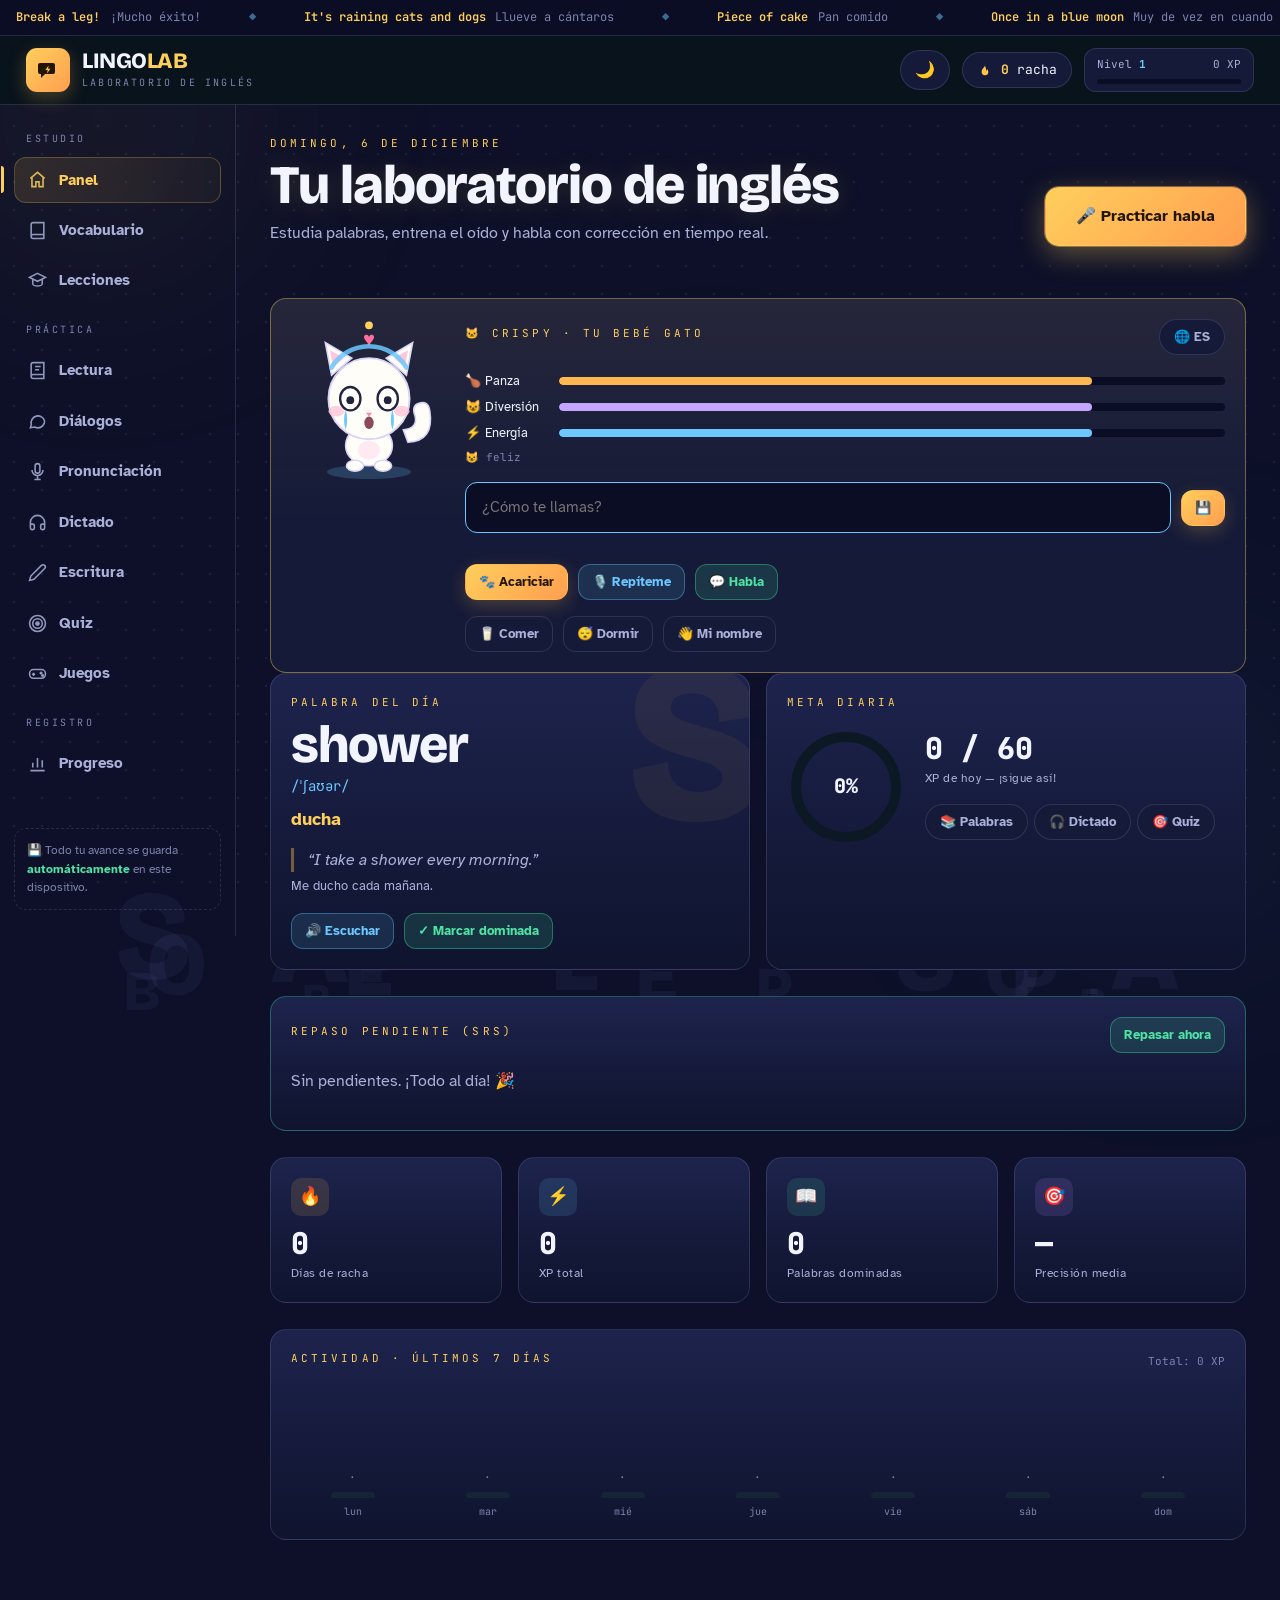
==== commit eb5a16ed: "LingoLab v8: 30 cuentos, 30 dialogos, Crispy 2.0, juegos, PWA offline" ====
--- a/dist-hermana/lingolab.html
+++ b/dist-hermana/lingolab.html
@@ -596,7 +596,7 @@
 try{speechSynthesis.cancel();const u=new SpeechSynthesisUtterance(v);const vs=(VO||[]).filter((x)=>(x.lang||"").toLowerCase().startsWith(L));if(vs.length)u.voice=vs[0];u.lang=L==="es"?"es-ES":"en-US";u.rate=1.25;u.pitch=1.8;u.onend=u.onerror=()=>talking(false);talking(true);speechSynthesis.speak(u);setTimeout(()=>talking(false),6000);}catch(e){}b.innerHTML="<b>“"+esc(v)+"”</b><br><span class='dim'>"+(L==="es"?"¡Así hablo yo, miau!":"That's me talking, meow!")+"</span>";};$("crispyEchoGo").onclick=go;$("crispyEchoIn").addEventListener("keydown",(e)=>{if(e.key==="Enter")go();});$("crispyEchoIn").focus();}function askName(){const L=lang(),b=$("crispyBubble");if(!b)return;setEmo("wow");b.innerHTML="<div class='row'><input class='txt' id='crispyNameIn' style='flex:1' value='"+esc(kidName())+"' placeholder='"+(L==="es"?"¿Cómo te llamas?":"What's your name?")+"'><button class='btn amber sm' id='crispyNameGo'>💾</button></div>";$("crispyNameGo").onclick=()=>{const v=($("crispyNameIn").value||"").trim().slice(0,20);try{localStorage.setItem("lingolab-crispy-name",v);}catch(e){}say({id:"hi",es:v?"¡Hola, "+v+"! ¡Seremos mejores amigos!":"¡Hola, amigo! ¡Seremos mejores amigos!",en:v?"Hi, "+v+"! Best friends!":"Hi, friend! Best friends!",emo:"love"});};$("crispyNameIn").addEventListener("keydown",(e)=>{if(e.key==="Enter")$("crispyNameGo").click();});$("crispyNameIn").focus();} function mount(){if($("crispySvg")||!$("crispyCard"))return;const stEl=document.createElement("style");stEl.textContent=CSS;document.head.appendChild(stEl);$("crispyArt").innerHTML=SVG;paintNeeds();paintLang();const n=needs();const sb=$("crispySleep");if(sb)sb.textContent=n.sleeping?"☀️ Despertar":"😴 Dormir";if(!kidName()){setEmo("wow");setTimeout(askName,1200);}else{setEmo(autoEmo());say(pick(),true);setTimeout(()=>say(pick()),1200);}setInterval(()=>{
 const c=$("crispyCard");if(!c||!c.offsetParent)return;const nn=needs();saveNeeds(nn);paintNeeds();if(Math.min(nn.belly,nn.fun,nn.energy)<25&&emo!=="sad"){setEmo("sad");say({id:"need",es:nn.belly<25?"¡Mi pancita ruge! ¿Me das de comer?":nn.fun<25?"¿Juegas conmigo? ¡Estoy aburrido!":"¡Tengo sueñito! ¿Dormimos?",en:nn.belly<25?"My tummy rumbles! Feed me?":nn.fun<25?"Play with me? I'm bored!":"Sleepy! Nap time?",emo:"sad"},true);}},60000);setInterval(()=>{const c=$("crispyCard");if(c&&c.offsetParent&&document.hasFocus())say(pick());},120000);}document.addEventListener("DOMContentLoaded",()=>{mount();setTimeout(mount,1500);paintLang();document.addEventListener("click",(e)=>{if(e.target.closest("#crispyPet"))pet();else if(e.target.closest("#crispyTalk"))say(pick());else if(e.target.closest("#crispyEcho"))echo();else if(e.target.closest("#crispyFeed"))feed();else if(e.target.closest("#crispySleep"))sleepToggle();else if(e.target.closest("#crispyLang")){setLang(lang()==="es"?"en":"es");say(pick());}else if(e.target.closest("#crispyName"))askName();else if(e.target.closest("#crispyArt"))poke();});});window.Crispy={say,pet,pick,feed,echo,setEmo,setLang};})();</script>
 <script> (function(){"use strict";
-if("serviceWorker"in navigator&&/^https?:$/.test(location.protocol)){window.addEventListener("load",()=>{navigator.serviceWorker.register("pwa/sw.js").catch(()=>{});});}
+if("serviceWorker"in navigator&&/^https?:$/.test(location.protocol)){window.addEventListener("load",()=>{navigator.serviceWorker.register("sw.js").catch(()=>{});});}
 function hookSRS(){const again=document.getElementById("btnAgain");const almost=document.getElementById("btnAlmost");const know=document.getElementById("btnKnow");const cur=()=>{const el=document.getElementById("flashEn");return el?el.textContent.trim():null;};if(again&&!again.dataset.srs){again.dataset.srs="1";again.addEventListener("click",()=>{const w=cur();if(w&&window.LingoSRS)window.LingoSRS.record(w,0);setTimeout(()=>window.LingoSRS&&window.LingoSRS.paint(),50);});}if(almost&&!almost.dataset.srs){almost.dataset.srs="1";almost.addEventListener("click",()=>{const w=cur();if(w&&window.LingoSRS)window.LingoSRS.record(w,1);setTimeout(()=>window.LingoSRS&&window.LingoSRS.paint(),50);});}if(know&&!know.dataset.srs){know.dataset.srs="1";know.addEventListener("click",()=>{const w=cur();if(w&&window.LingoSRS)window.LingoSRS.record(w,2);setTimeout(()=>window.LingoSRS&&window.LingoSRS.paint(),50);});}if(window.LingoSRS)window.LingoSRS.paint();}
 function hookSelfListen(){if(!navigator.mediaDevices||!window.MediaRecorder)return;const btn=document.getElementById("btnPrRec");if(!btn||btn.dataset.self)return;btn.dataset.self="1";let mr=null,chunks=[],stream=null,audio=null;btn.addEventListener("dblclick",async()=>{try{if(mr&&mr.state==="recording"){mr.stop();return;}stream=await navigator.mediaDevices.getUserMedia({audio:true});chunks=[];mr=new MediaRecorder(stream);mr.ondataavailable=(e)=>{if(e.data.size)chunks.push(e.data);};mr.onstop=()=>{try{stream.getTracks().forEach((t)=>t.stop());}catch(e){}const blob=new Blob(chunks,{type:mr.mimeType||"audio/webm"});const url=URL.createObjectURL(blob);if(!audio){audio=document.createElement("audio");audio.controls=true;audio.style.cssText="width:100%;margin-top:8px";audio.title="Tu voz grabada (doble clic en el mic para grabar/escucharte)";btn.parentElement.appendChild(audio);}audio.src=url;audio.play().catch(()=>{});};mr.start();setTimeout(()=>{try{if(mr.state==="recording")mr.stop();}catch(e){}},8000);}catch(e){}});btn.title="Toca y habla · Doble clic: grábate y escúchate";}document.addEventListener("DOMContentLoaded",()=>{hookSRS();hookSelfListen();setTimeout(()=>{hookSRS();hookSelfListen();},1500);});})();</script>
 <script>window.addEventListener("load",function(){setTimeout(function(){try{if(location.protocol==="file:"){toast("Consejo: ábreme desde el link con internet para usar el micrófono 🎤","💡");}}catch(e){}},1500);});</script>
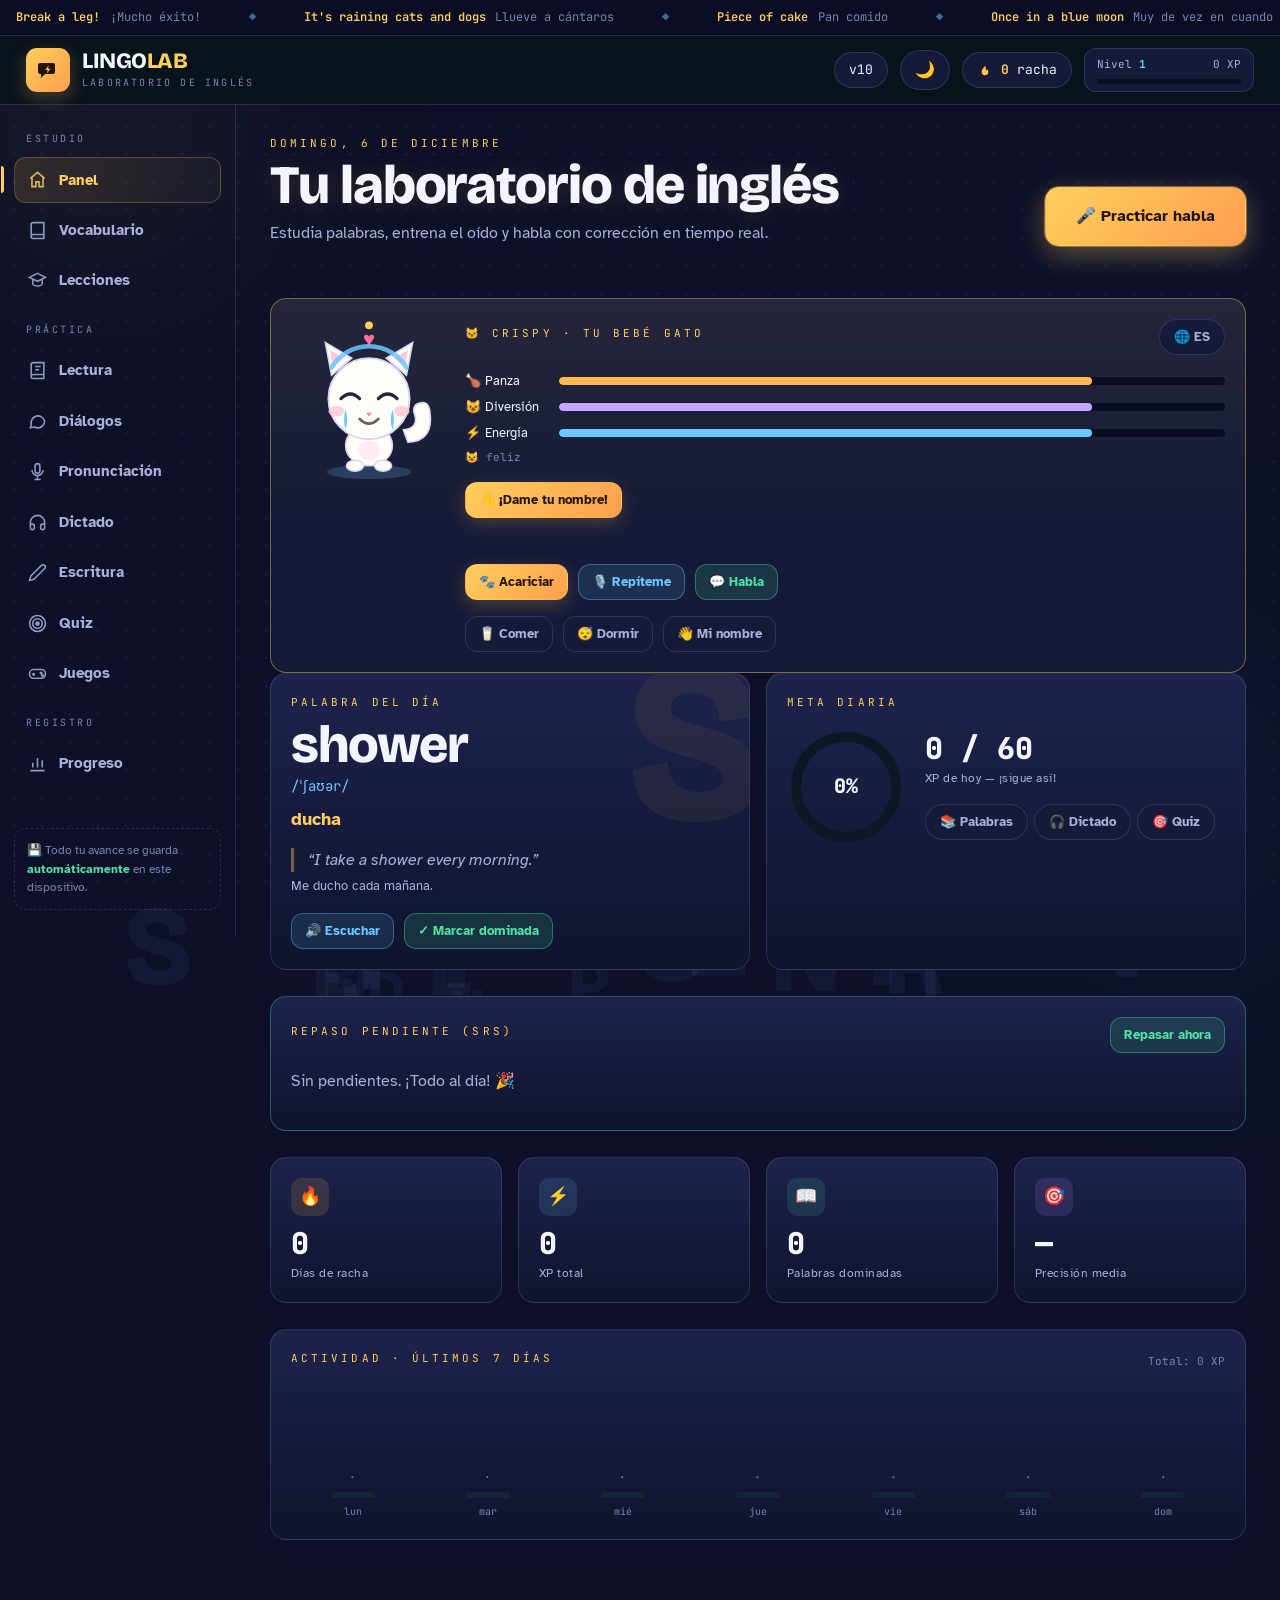
==== commit 09696877: "Arreglar microfono en celular, traducciones desalineadas y bugs de uso Microfono - Modos "un toque" " ====
--- a/dist-hermana/lingolab.html
+++ b/dist-hermana/lingolab.html
@@ -7,10 +7,12 @@
 <link rel="preconnect" href="https://fonts.googleapis.com">
 <link rel="preconnect" href="https://fonts.gstatic.com" crossorigin>
 <link href="https://fonts.googleapis.com/css2?family=Bricolage+Grotesque:opsz,wght@12..96,400;12..96,600;12..96,800&family=Atkinson+Hyperlegible:ital,wght@0,400;0,700;1,400&family=JetBrains+Mono:wght@400;600;800&display=swap" rel="stylesheet">
-<style>:root{--bg:#0d1028;--bg2:#12173a;--panel:#151a38;--panel2:#1c2247;--line:rgba(178,178,255,.16);--ink:#f2f4ff;--mut:#aab0d8;--dim:#7c83ad;--amber:#ffcf5c;--amber2:#ff9e4f;--mint:#4fe3a5;--coral:#ff7d7d;--sky:#6cc8ff;--lilac:#c4a5ff;--disp:"Bricolage Grotesque",sans-serif;--body:"Atkinson Hyperlegible",sans-serif;--mono:"JetBrains Mono",monospace;--r-lg:16px;--r-md:12px;--r-sm:8px;}*{margin:0;padding:0;box-sizing:border-box}html{scroll-behavior:smooth}body{background:var(--bg);color:var(--ink);font-family:var(--body);font-size:16px;line-height:1.55;overflow-x:hidden}button{font:inherit;color:inherit;background:none;border:none;cursor:pointer}input,textarea,select{font:inherit;color:var(--ink)}::selection{background:rgba(255,194,75,.35)}::-webkit-scrollbar{width:10px;height:10px}::-webkit-scrollbar-thumb{background:#22384d;border-radius:6px}::-webkit-scrollbar-track{background:transparent}:focus-visible{outline:2px solid var(--amber);outline-offset:2px;border-radius:4px}.bg-grid{position:fixed;inset:0;z-index:-3;background-image:radial-gradient(rgba(178,178,255,.10) 1px,transparent 1.4px);background-size:28px 28px}.glow{position:fixed;border-radius:50%;filter:blur(110px);z-index:-2;pointer-events:none;opacity:.55}.glow.a{width:560px;height:560px;left:-180px;top:-160px;background:radial-gradient(circle,rgba(255,207,92,.15),transparent 65%)}.glow.b{width:640px;height:640px;right:-220px;bottom:-220px;background:radial-gradient(circle,rgba(108,200,255,.12),transparent 65%)}.glow.c{width:400px;height:400px;left:40%;top:35%;background:radial-gradient(circle,rgba(196,165,255,.10),transparent 60%)}#bgLetters span{position:absolute;font-family:var(--disp);font-weight:800;color:#9d9df5;opacity:.06;bottom:-15%;animation:floatUp linear infinite}@keyframes floatUp{from{transform:translateY(0) rotate(-6deg)}to{transform:translateY(-130vh) rotate(10deg)}}.ticker{background:#0b1520;border-bottom:1px solid var(--line);overflow:hidden;height:36px;display:flex;align-items:center;position:relative;z-index:50}.ticker-track{display:flex;gap:3rem;width:max-content;animation:tick 55s linear infinite;font-family:var(--mono);font-size:12px;color:var(--mut);white-space:nowrap;padding-left:1rem}.ticker:hover .ticker-track{animation-play-state:paused}.ticker-track b{color:var(--amber);font-weight:600}.ticker-track i{color:var(--dim);font-style:normal;margin-left:.6rem}.ticker-track .sep{color:var(--sky);opacity:.5}@keyframes tick{to{transform:translateX(-50%)}}header.top{position:sticky;top:0;z-index:40;background:rgba(10,20,29,.96);border-bottom:1px solid var(--line);display:flex;align-items:center;justify-content:space-between;padding:12px 26px;gap:16px}.brand{display:flex;align-items:center;gap:12px}.brand .mark{width:44px;height:44px;border-radius:11px;background:linear-gradient(135deg,var(--amber),var(--amber2));display:grid;place-items:center;box-shadow:0 6px 18px rgba(255,194,75,.25);transition:transform .25s}.brand:hover .mark{transform:rotate(-6deg) scale(1.06)}.brand h1{font-family:var(--disp);font-weight:800;font-size:22px;letter-spacing:-.02em;line-height:1}.brand h1 em{font-style:normal;color:var(--amber)}.brand small{display:block;font-family:var(--mono);font-size:10px;color:var(--dim);letter-spacing:.22em;text-transform:uppercase;margin-top:3px}.hud{display:flex;align-items:center;gap:12px}.pill{display:flex;align-items:center;gap:8px;background:var(--panel);border:1px solid var(--line);border-radius:999px;padding:7px 14px;font-family:var(--mono);font-size:13px}.pill svg{flex-shrink:0}.pill.streak b{color:var(--amber)}.lvlbox{min-width:170px;background:var(--panel);border:1px solid var(--line);border-radius:12px;padding:7px 12px}.lvlbox .t{display:flex;justify-content:space-between;font-family:var(--mono);font-size:11px;color:var(--mut)}.lvlbox .t b{color:var(--sky)}.lvl-track{height:5px;background:#0c1824;border-radius:99px;margin-top:6px;overflow:hidden}.lvl-track i{display:block;height:100%;background:linear-gradient(90deg,var(--sky),var(--mint));border-radius:99px;transition:width .6s cubic-bezier(.2,.8,.3,1)}.shell{display:grid;grid-template-columns:236px 1fr;max-width:1440px;margin:0 auto;min-height:calc(100vh - 100px)}nav.side{padding:26px 14px;border-right:1px solid var(--line);position:sticky;top:69px;height:calc(100vh - 69px);display:flex;flex-direction:column;gap:4px}nav.side .nav-label{font-family:var(--mono);font-size:10px;letter-spacing:.25em;color:var(--dim);text-transform:uppercase;padding:0 12px;margin:14px 0 6px}nav.side .nav-label:first-child{margin-top:0}.nav-btn{display:flex;align-items:center;gap:12px;padding:11px 13px;border-radius:var(--r-md);color:var(--mut);font-weight:700;font-size:14.5px;border:1px solid transparent;transition:all .2s;position:relative;text-align:left;width:100%}.nav-btn svg{flex-shrink:0;opacity:.85}.nav-btn:hover{background:rgba(91,201,245,.07);color:var(--ink);transform:translateX(3px)}.nav-btn.active{background:linear-gradient(90deg,rgba(255,194,75,.13),rgba(255,194,75,.04));color:var(--amber);border-color:rgba(255,194,75,.25)}.nav-btn.active::before{content:"";position:absolute;left:-14px;top:20%;bottom:20%;width:3px;background:var(--amber);border-radius:0 4px 4px 0}.side-foot{margin-top:auto;padding:12px;border:1px dashed var(--line);border-radius:var(--r-md);font-size:12px;color:var(--dim)}.side-foot b{color:var(--mint)}main{padding:30px 34px 70px;max-width:1120px;width:100%}.view{animation:viewIn .45s cubic-bezier(.2,.8,.3,1)}@keyframes viewIn{from{opacity:0;transform:translateY(14px)}to{opacity:1;transform:none}}.view-head{margin-bottom:26px;display:flex;justify-content:space-between;align-items:flex-end;gap:20px;flex-wrap:wrap}.eyebrow{font-family:var(--mono);font-size:11px;letter-spacing:.28em;text-transform:uppercase;color:var(--amber);display:block;margin-bottom:6px}.view-head h2{font-family:var(--disp);font-weight:800;font-size:clamp(28px,4vw,40px);letter-spacing:-.02em;line-height:1.05}.view-head .sub{color:var(--mut);margin-top:6px;max-width:560px}.card{background:linear-gradient(180deg,#13233480,#0f1c2a80),var(--panel);border:1px solid var(--line);border-radius:var(--r-lg);padding:20px;position:relative;transition:transform .25s,border-color .25s,box-shadow .25s}.card.lift:hover{transform:translateY(-4px);border-color:rgba(255,194,75,.35);box-shadow:0 14px 34px rgba(0,0,0,.35)}.grid{display:grid;gap:16px}.g2{grid-template-columns:repeat(2,1fr)}.g3{grid-template-columns:repeat(3,1fr)}.g4{grid-template-columns:repeat(4,1fr)}.row{display:flex;gap:10px;flex-wrap:wrap;align-items:center}.mg-t{margin-top:16px}.mg-t2{margin-top:26px}.mono{font-family:var(--mono)}.dim{color:var(--dim)}.mut{color:var(--mut)}.stat-n{font-family:var(--mono);font-weight:800;font-size:30px;line-height:1}.stat-l{font-size:12px;color:var(--mut);margin-top:6px;letter-spacing:.04em}.icon-tile{width:38px;height:38px;border-radius:10px;display:grid;place-items:center;font-size:18px;margin-bottom:12px}.btn{display:inline-flex;align-items:center;gap:8px;padding:11px 20px;border-radius:var(--r-md);font-weight:700;font-size:14.5px;border:1px solid transparent;transition:all .18s;white-space:nowrap}.btn:active{transform:scale(.96)}.btn.amber{background:linear-gradient(135deg,var(--amber),var(--amber2));color:#221600;box-shadow:0 6px 18px rgba(255,194,75,.22)}.btn.amber:hover{transform:translateY(-2px);box-shadow:0 10px 26px rgba(255,194,75,.32)}.btn.mint{background:rgba(63,223,159,.14);color:var(--mint);border-color:rgba(63,223,159,.4)}.btn.mint:hover{background:rgba(63,223,159,.24);transform:translateY(-2px)}.btn.sky{background:rgba(91,201,245,.13);color:var(--sky);border-color:rgba(91,201,245,.38)}.btn.sky:hover{background:rgba(91,201,245,.23);transform:translateY(-2px)}.btn.coral{background:rgba(255,110,110,.12);color:var(--coral);border-color:rgba(255,110,110,.35)}.btn.coral:hover{background:rgba(255,110,110,.22)}.btn.ghost{border-color:var(--line);color:var(--mut)}.btn.ghost:hover{color:var(--ink);border-color:#3a5a78;transform:translateY(-2px)}.btn.sm{padding:7px 13px;font-size:13px}.btn.big{padding:16px 30px;font-size:16px;border-radius:14px}.btn.say{padding:6px 9px;border-radius:9px}.btn[disabled]{opacity:.45;pointer-events:none}.chip{display:inline-flex;align-items:center;gap:7px;padding:7px 14px;border-radius:999px;border:1px solid var(--line);background:var(--panel);font-size:13px;font-weight:700;color:var(--mut);transition:all .18s}.chip:hover{color:var(--ink);transform:translateY(-2px);border-color:#3a5a78}.chip.active{background:rgba(255,194,75,.15);border-color:var(--amber);color:var(--amber)}.chips{display:flex;gap:8px;flex-wrap:wrap}input.txt,textarea.txt,select.sel{width:100%;background:#0c1824;border:1px solid var(--line);border-radius:var(--r-md);padding:13px 16px;color:var(--ink);transition:border-color .2s}input.txt:focus,textarea.txt:focus,select.sel:focus{border-color:var(--sky);outline:none}input.range{-webkit-appearance:none;appearance:none;width:100%;height:6px;background:#0c1824;border-radius:99px;outline:none}input.range::-webkit-slider-thumb{-webkit-appearance:none;width:18px;height:18px;border-radius:50%;background:var(--amber);cursor:pointer;box-shadow:0 0 0 4px rgba(255,194,75,.18)}.tag{font-family:var(--mono);font-size:10px;letter-spacing:.14em;text-transform:uppercase;padding:4px 9px;border-radius:6px;font-weight:600}.bar-track{height:7px;background:#0c1824;border-radius:99px;overflow:hidden}.bar-track i{display:block;height:100%;border-radius:99px;transition:width .8s cubic-bezier(.2,.8,.3,1)}.wotd{overflow:hidden}.wotd .ghost-letter{position:absolute;right:-14px;top:-46px;font-family:var(--disp);font-weight:800;font-size:230px;color:rgba(255,194,75,.06);line-height:1;pointer-events:none;user-select:none}.wotd .word{font-family:var(--disp);font-weight:800;font-size:clamp(34px,5vw,52px);letter-spacing:-.02em;line-height:1.05}.wotd .ipa{font-family:var(--mono);color:var(--sky);font-size:14px;margin-top:4px}.wotd .es{color:var(--amber);font-weight:700;margin-top:8px;font-size:18px}.wotd .ex{margin-top:14px;padding-left:14px;border-left:3px solid rgba(255,194,75,.4);color:var(--mut);font-style:italic}.goal-wrap{display:flex;align-items:center;gap:20px}.ring{position:relative;width:118px;height:118px;flex-shrink:0}.ring svg{transform:rotate(-90deg)}.ring .num{position:absolute;inset:0;display:grid;place-items:center;font-family:var(--mono);font-weight:800;font-size:20px}.wcard .w-top{display:flex;justify-content:space-between;align-items:flex-start;gap:8px}.wcard .w-en{font-family:var(--disp);font-weight:800;font-size:21px;letter-spacing:-.01em}.wcard .w-ipa{font-family:var(--mono);font-size:12px;color:var(--sky);margin:3px 0 6px}.wcard .w-es{color:var(--amber);font-weight:700;font-size:15px}.wcard .w-ex{font-size:13px;color:var(--mut);margin-top:10px;padding-top:10px;border-top:1px dashed var(--line)}.wcard .w-foot{display:flex;justify-content:space-between;align-items:center;margin-top:12px}.st{font-family:var(--mono);font-size:10px;letter-spacing:.12em;text-transform:uppercase;padding:4px 9px;border-radius:6px}.st.new{background:rgba(108,130,153,.15);color:var(--dim)}.st.learning{background:rgba(255,194,75,.15);color:var(--amber)}.st.known{background:rgba(63,223,159,.15);color:var(--mint)}.overlay{position:fixed;inset:0;background:rgba(5,10,16,.82);z-index:100;display:grid;place-items:center;padding:20px;animation:fadeIn .25s}.overlay[hidden]{display:none!important}@keyframes fadeIn{from{opacity:0}}.fc-box{width:min(520px,100%)}.flash{perspective:1200px;height:330px;cursor:pointer}.flash-in{position:relative;width:100%;height:100%;transform-style:preserve-3d;transition:transform .55s cubic-bezier(.3,.9,.3,1)}.flash.flip .flash-in{transform:rotateY(180deg)}.fc-face{position:absolute;inset:0;backface-visibility:hidden;border-radius:var(--r-lg);border:1px solid var(--line);padding:28px;display:flex;flex-direction:column;justify-content:center;align-items:center;text-align:center;gap:8px}.fc-face.front{background:linear-gradient(160deg,#17293d,#0f1c2a)}.fc-face.back{background:linear-gradient(160deg,#1d2a17,#101c12);border-color:rgba(63,223,159,.3);transform:rotateY(180deg)}.fc-face .big{font-family:var(--disp);font-weight:800;font-size:38px;line-height:1.1}.hintflip{font-family:var(--mono);font-size:11px;color:var(--dim);position:absolute;bottom:14px;letter-spacing:.14em;text-transform:uppercase}.lv-path{position:relative}.lv-card{cursor:pointer}.lv-card .lv-dot{width:44px;height:44px;border-radius:12px;display:grid;place-items:center;font-family:var(--disp);font-weight:800;font-size:15px;color:#0a141d;flex-shrink:0}.lp-en{font-family:var(--disp);font-weight:700;font-size:clamp(22px,3.4vw,32px);line-height:1.25;margin:22px 0 8px;letter-spacing:-.01em}.lp-es{color:var(--amber);font-size:17px}.lp-track{flex:1;height:7px;background:#0c1824;border-radius:99px;overflow:hidden;min-width:80px}.lp-track i{display:block;height:100%;background:linear-gradient(90deg,var(--amber),var(--mint));transition:width .4s}.mic-wrap{display:flex;flex-direction:column;align-items:center;gap:14px;padding:14px 0}.mic-btn{width:96px;height:96px;border-radius:50%;background:linear-gradient(135deg,var(--coral),#e04e4e);display:grid;place-items:center;box-shadow:0 10px 30px rgba(255,110,110,.3);transition:transform .2s;position:relative}.mic-btn:hover{transform:scale(1.07)}.mic-btn.recording{animation:pulseRing 1.2s ease-out infinite}@keyframes pulseRing{0%{box-shadow:0 0 0 0 rgba(255,110,110,.5)}100%{box-shadow:0 0 0 26px rgba(255,110,110,0)}}.eq{display:flex;gap:5px;height:34px;align-items:flex-end}.eq i{width:6px;background:var(--sky);border-radius:4px;height:6px;transition:height .2s}.eq.on i{animation:eqJump .7s ease-in-out infinite alternate}.eq i:nth-child(2){animation-delay:.12s}.eq i:nth-child(3){animation-delay:.24s}.eq i:nth-child(4){animation-delay:.06s}.eq i:nth-child(5){animation-delay:.3s}.eq i:nth-child(6){animation-delay:.18s}.eq i:nth-child(7){animation-delay:.02s}@keyframes eqJump{from{height:6px}to{height:32px}}.phrase-big{font-family:var(--disp);font-weight:700;font-size:clamp(22px,3.4vw,33px);text-align:center;line-height:1.25;letter-spacing:-.01em}.chipw{display:inline-block;padding:6px 12px;margin:4px;border-radius:9px;font-weight:700;font-size:15px;cursor:pointer;transition:transform .15s}.chipw:hover{transform:translateY(-2px) scale(1.04)}.chipw.ok{background:rgba(63,223,159,.16);color:var(--mint);border:1px solid rgba(63,223,159,.4)}.chipw.near{background:rgba(255,194,75,.16);color:var(--amber);border:1px solid rgba(255,194,75,.4)}.chipw.bad{background:rgba(255,110,110,.16);color:var(--coral);border:1px solid rgba(255,110,110,.4)}.chipw.miss{background:rgba(108,130,153,.12);color:var(--dim);border:1px dashed rgba(108,130,153,.4);text-decoration:line-through}.score-ring{position:relative;width:130px;height:130px;flex-shrink:0}.score-ring svg{transform:rotate(-90deg)}.score-ring .num{position:absolute;inset:0;display:grid;place-items:center;font-family:var(--mono);font-weight:800;font-size:28px}.score-ring .cap{position:absolute;left:0;right:0;bottom:24px;text-align:center;font-family:var(--mono);font-size:9px;letter-spacing:.2em;color:var(--dim);text-transform:uppercase}.story-grid{display:grid;grid-template-columns:repeat(3,1fr);gap:16px}.story-card{cursor:pointer;overflow:hidden}.story-card .cover{height:86px;border-radius:12px;display:flex;align-items:center;justify-content:space-between;padding:14px 16px;margin-bottom:12px;background:linear-gradient(135deg,#1b2f45,#0d1825);border:1px solid var(--line)}.story-card .cover .em{font-size:40px}.story-card h3{font-family:var(--disp);font-weight:800;font-size:18px;line-height:1.2}.story-card .orig{font-family:var(--mono);font-size:11px;color:var(--dim);margin-top:2px}.reader-sent{padding:16px 18px;border:1px solid var(--line);border-radius:var(--r-md);background:#0c1824;margin-top:10px;transition:border-color .2s}.reader-sent.cur{border-color:var(--amber);box-shadow:0 0 0 1px rgba(255,194,75,.35)}.reader-sent.done{border-color:rgba(63,223,159,.45)}.reader-sent .sen-en{font-size:19px;line-height:2;font-weight:700}.reader-sent .sen-es{color:var(--amber);font-size:15px;margin-top:6px}.book{background:linear-gradient(180deg,#101f30,#0c1824);border:1px solid var(--line);border-radius:var(--r-lg);padding:clamp(18px,4vw,38px);margin-top:14px}.book .drop::first-letter{font-family:var(--disp);font-weight:800;font-size:3.1em;float:left;line-height:.9;padding-right:8px;color:var(--amber)}.bk{font-family:Georgia,"Times New Roman",serif;font-size:clamp(18px,2.4vw,21px);line-height:2.05;text-align:justify;margin:0 0 1.1em}.ph{border-radius:6px;padding:2px 3px;cursor:pointer;transition:background .25s;border-bottom:2px solid transparent}.ph:hover{background:rgba(91,201,245,.14)}.ph.cur{background:rgba(255,194,75,.14);border-bottom-color:var(--amber)}.ph.ok{background:rgba(63,223,159,.10)}.ph.low{background:rgba(255,110,110,.10)}.ph .pill{display:inline-block;font-family:var(--mono);font-size:10px;font-weight:700;border-radius:99px;padding:1px 8px;margin-left:6px;vertical-align:2px}.pill.good{background:rgba(63,223,159,.18);color:var(--mint)}.pill.mid{background:rgba(255,194,75,.18);color:var(--amber)}.pill.bad{background:rgba(255,110,110,.18);color:var(--coral)}.ph .rep{display:inline-block;font-size:12px;opacity:.55;margin-left:4px;cursor:pointer}.ph .rep:hover{opacity:1;transform:scale(1.15)}.ph-es{display:block;font-family:var(--body);font-size:14.5px;color:var(--amber);text-align:left;margin-top:2px}.live-dot{display:inline-block;width:9px;height:9px;border-radius:50%;background:var(--coral);margin-right:7px;animation:blink 1.1s infinite}@keyframes blink{50%{opacity:.25}}#rdLast{display:flex;gap:8px;flex-wrap:wrap;margin-top:10px;min-height:26px}#rdLast .ln{font-family:var(--mono);font-size:11px;padding:3px 10px;border-radius:99px;border:1px solid var(--line);color:var(--mut)}.chat{display:flex;flex-direction:column;gap:10px;margin-top:14px}.msg{max-width:82%;padding:12px 16px;border-radius:16px;line-height:1.9;font-size:17px;cursor:pointer;transition:all .2s;border:1px solid var(--line);position:relative}.msg.a{align-self:flex-start;background:#13253a;border-bottom-left-radius:5px}.msg.b{align-self:flex-end;background:#17301f;border-color:rgba(63,223,159,.3);border-bottom-right-radius:5px}.msg.cur{border-color:var(--amber);box-shadow:0 0 0 1px rgba(255,194,75,.4)}.msg.done{opacity:.92}.msg .who{display:flex;align-items:center;gap:7px;font-family:var(--mono);font-size:10.5px;letter-spacing:.1em;color:var(--dim);margin-bottom:5px;text-transform:uppercase}.msg .who .av{font-size:17px}.msg.b .who{color:var(--mint)}.msg .dg-es{color:var(--amber);font-size:14px;margin-top:5px;line-height:1.5}.msg .dg-words span.rw{display:inline;padding:1px 2px;border-radius:5px;cursor:pointer}.msg .dg-words span.rw:hover{background:rgba(91,201,245,.2)}.msg .acts{position:absolute;top:8px;right:10px;display:flex;gap:4px;opacity:.55}.msg .acts:hover{opacity:1}.msg .acts button{font-size:12px;padding:2px 6px;border-radius:7px;border:1px solid var(--line);background:#0c1824}#dgLast{display:flex;gap:8px;flex-wrap:wrap;margin-top:10px;min-height:26px}#dgLast .ln{font-family:var(--mono);font-size:11px;padding:3px 10px;border-radius:99px;border:1px solid var(--line);color:var(--mut)}.dg-story{background:linear-gradient(180deg,#101f30,#0c1824);border:1px solid var(--line);border-radius:var(--r-lg);padding:clamp(16px,3vw,28px);margin-top:14px;font-family:Georgia,serif;font-size:17px;line-height:1.9;font-style:italic;color:var(--mut)}.dg-story b{color:var(--amber);font-style:normal}.rw{display:inline-block;padding:2px 4px;margin:1px;border-radius:7px;cursor:pointer;transition:all .15s;border-bottom:2px solid transparent}.rw:hover{background:rgba(91,201,245,.15);transform:translateY(-1px)}.rw.ok{background:rgba(63,223,159,.16);color:var(--mint);border-bottom-color:var(--mint)}.rw.bad{background:rgba(255,110,110,.13);color:var(--coral)}.rw.looked{outline:1px dashed rgba(91,201,245,.6)}#wordTip{position:fixed;z-index:400;background:#0d1826f2;border:1px solid rgba(91,201,245,.35);border-radius:9px;padding:5px 10px;box-shadow:0 10px 26px rgba(0,0,0,.5);max-width:190px;font-size:12px;line-height:1.35}#wordTip .wt-en{font-weight:800;font-size:13px;display:inline}#wordTip .wt-es{color:var(--amber);font-weight:700;display:inline;margin-left:6px}#wordTip .row{margin-top:4px!important;gap:4px!important}#wordTip .btn{padding:2px 8px!important;font-size:11px!important}#wordTip[hidden]{display:none!important}#wordTip .wt-en{font-weight:800;font-size:16px}#wordTip .wt-es{color:var(--amber);font-weight:700}.page-dots{display:flex;gap:6px;flex-wrap:wrap}.page-dots i{width:26px;height:8px;border-radius:99px;background:#152535}.page-dots i.done{background:var(--mint)}.page-dots i.cur{background:var(--amber)}@media(max-width:1080px){.story-grid{grid-template-columns:repeat(2,1fr)}}@media(max-width:640px){.story-grid{grid-template-columns:1fr}}.q-opt{display:block;width:100%;text-align:left;padding:15px 18px;border:1px solid var(--line);border-radius:var(--r-md);background:var(--panel);font-size:16px;font-weight:700;margin-top:10px;transition:all .18s}.q-opt:hover{border-color:var(--sky);transform:translateX(5px)}.q-opt.good{background:rgba(63,223,159,.15);border-color:var(--mint);color:var(--mint)}.q-opt.wrong{background:rgba(255,110,110,.14);border-color:var(--coral);color:var(--coral);animation:shake .35s}@keyframes shake{25%{transform:translateX(-6px)}75%{transform:translateX(6px)}}.q-timer{height:8px;background:#0c1824;border-radius:99px;overflow:hidden;margin:14px 0 22px}.q-timer i{display:block;height:100%;background:linear-gradient(90deg,var(--mint),var(--amber));transition:width .1s linear}.q-prompt{font-family:var(--disp);font-weight:800;font-size:clamp(28px,4vw,42px);letter-spacing:-.02em;margin-top:8px}.ach{display:flex;gap:14px;align-items:center}.ach .ic{width:48px;height:48px;border-radius:12px;display:grid;place-items:center;font-size:23px;flex-shrink:0;background:rgba(255,194,75,.12);border:1px solid rgba(255,194,75,.25)}.ach.locked{opacity:.4;filter:grayscale(.9)}.ach .nm{font-weight:700;font-size:15px}.ach .ds{font-size:12.5px;color:var(--mut)}#toasts{position:fixed;bottom:22px;right:22px;z-index:300;display:flex;flex-direction:column;gap:10px}.toast{background:var(--panel2);border:1px solid rgba(255,194,75,.4);border-radius:var(--r-md);padding:13px 18px;font-size:14px;font-weight:700;box-shadow:0 12px 34px rgba(0,0,0,.45);display:flex;gap:10px;align-items:center;animation:toastIn .35s cubic-bezier(.2,.9,.3,1.3);max-width:320px}@keyframes toastIn{from{opacity:0;transform:translateX(40px)}}.toast.out{opacity:0;transform:translateX(40px);transition:all .35s}#floatLayer{position:fixed;inset:0;pointer-events:none;z-index:290}.xp-float{position:absolute;font-family:var(--mono);font-weight:800;color:var(--amber);font-size:17px;animation:floatXP 1.4s ease-out forwards;text-shadow:0 2px 10px rgba(0,0,0,.5)}@keyframes floatXP{from{opacity:0;transform:translateY(8px)}20%{opacity:1}to{opacity:0;transform:translateY(-60px)}}#confetti{position:fixed;inset:0;pointer-events:none;z-index:280}@media(max-width:1080px){.g4{grid-template-columns:repeat(2,1fr)}.g3{grid-template-columns:repeat(2,1fr)}}@media(max-width:980px){.shell{grid-template-columns:1fr}nav.side{position:fixed;bottom:0;left:0;right:0;top:auto;height:auto;flex-direction:row;overflow-x:auto;padding:8px 10px;background:rgba(10,20,29,.98);border-right:none;border-top:1px solid var(--line);z-index:60;gap:2px}nav.side .nav-label,.side-foot{display:none}.nav-btn{flex-direction:column;gap:4px;font-size:10.5px;padding:8px 11px;min-width:70px;justify-content:center}.nav-btn.active::before{left:15%;right:15%;top:auto;bottom:-8px;width:auto;height:3px;border-radius:4px 4px 0 0}main{padding:22px 18px 120px}.hud .pill.streak span.lbl{display:none}}@media(max-width:640px){.g2,.g3,.g4{grid-template-columns:1fr}.lvlbox{min-width:130px}.view-head{align-items:flex-start}}</style>
+<style>:root{--bg:#0d1028;--bg2:#12173a;--panel:#151a38;--panel2:#1c2247;--line:rgba(178,178,255,.16);--ink:#f2f4ff;--mut:#aab0d8;--dim:#7c83ad;--amber:#ffcf5c;--amber2:#ff9e4f;--mint:#4fe3a5;--coral:#ff7d7d;--sky:#6cc8ff;--lilac:#c4a5ff;--disp:"Bricolage Grotesque",sans-serif;--body:"Atkinson Hyperlegible",sans-serif;--mono:"JetBrains Mono",monospace;--r-lg:16px;--r-md:12px;--r-sm:8px;}*{margin:0;padding:0;box-sizing:border-box}html{scroll-behavior:smooth}body{background:var(--bg);color:var(--ink);font-family:var(--body);font-size:16px;line-height:1.55;overflow-x:hidden}button{font:inherit;color:inherit;background:none;border:none;cursor:pointer}input,textarea,select{font:inherit;color:var(--ink)}::selection{background:rgba(255,194,75,.35)}::-webkit-scrollbar{width:10px;height:10px}::-webkit-scrollbar-thumb{background:#22384d;border-radius:6px}::-webkit-scrollbar-track{background:transparent}:focus-visible{outline:2px solid var(--amber);outline-offset:2px;border-radius:4px}.bg-grid{position:fixed;inset:0;z-index:-3;background-image:radial-gradient(rgba(178,178,255,.10) 1px,transparent 1.4px);background-size:28px 28px}.glow{position:fixed;border-radius:50%;filter:blur(110px);z-index:-2;pointer-events:none;opacity:.55}.glow.a{width:560px;height:560px;left:-180px;top:-160px;background:radial-gradient(circle,rgba(255,207,92,.15),transparent 65%)}.glow.b{width:640px;height:640px;right:-220px;bottom:-220px;background:radial-gradient(circle,rgba(108,200,255,.12),transparent 65%)}.glow.c{width:400px;height:400px;left:40%;top:35%;background:radial-gradient(circle,rgba(196,165,255,.10),transparent 60%)}#bgLetters span{position:absolute;font-family:var(--disp);font-weight:800;color:#9d9df5;opacity:.06;bottom:-15%;animation:floatUp linear infinite}@keyframes floatUp{from{transform:translateY(0) rotate(-6deg)}to{transform:translateY(-130vh) rotate(10deg)}}.ticker{background:#0b1520;border-bottom:1px solid var(--line);overflow:hidden;height:36px;display:flex;align-items:center;position:relative;z-index:50}.ticker-track{display:flex;gap:0;width:max-content;animation:tick 55s linear infinite;font-family:var(--mono);font-size:12px;color:var(--mut);white-space:nowrap;padding-left:1rem}.ticker-track>span{padding-right:3rem}.ticker:hover .ticker-track{animation-play-state:paused}.ticker-track b{color:var(--amber);font-weight:600}.ticker-track i{color:var(--dim);font-style:normal;margin-left:.6rem}.ticker-track .sep{color:var(--sky);opacity:.5}@keyframes tick{to{transform:translateX(-50%)}}header.top{position:sticky;top:0;z-index:40;background:rgba(10,20,29,.96);border-bottom:1px solid var(--line);display:flex;align-items:center;justify-content:space-between;padding:12px 26px;gap:16px}.brand{display:flex;align-items:center;gap:12px}.brand .mark{width:44px;height:44px;border-radius:11px;background:linear-gradient(135deg,var(--amber),var(--amber2));display:grid;place-items:center;box-shadow:0 6px 18px rgba(255,194,75,.25);transition:transform .25s}.brand:hover .mark{transform:rotate(-6deg) scale(1.06)}.brand h1{font-family:var(--disp);font-weight:800;font-size:22px;letter-spacing:-.02em;line-height:1}.brand h1 em{font-style:normal;color:var(--amber)}.brand small{display:block;font-family:var(--mono);font-size:10px;color:var(--dim);letter-spacing:.22em;text-transform:uppercase;margin-top:3px}.hud{display:flex;align-items:center;gap:12px}.pill{display:flex;align-items:center;gap:8px;background:var(--panel);border:1px solid var(--line);border-radius:999px;padding:7px 14px;font-family:var(--mono);font-size:13px}.pill svg{flex-shrink:0}.pill.streak b{color:var(--amber)}.lvlbox{min-width:170px;background:var(--panel);border:1px solid var(--line);border-radius:12px;padding:7px 12px}.lvlbox .t{display:flex;justify-content:space-between;font-family:var(--mono);font-size:11px;color:var(--mut)}.lvlbox .t b{color:var(--sky)}.lvl-track{height:5px;background:#0c1824;border-radius:99px;margin-top:6px;overflow:hidden}.lvl-track i{display:block;height:100%;background:linear-gradient(90deg,var(--sky),var(--mint));border-radius:99px;transition:width .6s cubic-bezier(.2,.8,.3,1)}.shell{display:grid;grid-template-columns:236px 1fr;max-width:1440px;margin:0 auto;min-height:calc(100vh - 100px)}nav.side{padding:26px 14px;border-right:1px solid var(--line);position:sticky;top:69px;height:calc(100vh - 69px);display:flex;flex-direction:column;gap:4px}nav.side .nav-label{font-family:var(--mono);font-size:10px;letter-spacing:.25em;color:var(--dim);text-transform:uppercase;padding:0 12px;margin:14px 0 6px}nav.side .nav-label:first-child{margin-top:0}.nav-btn{display:flex;align-items:center;gap:12px;padding:11px 13px;border-radius:var(--r-md);color:var(--mut);font-weight:700;font-size:14.5px;border:1px solid transparent;transition:all .2s;position:relative;text-align:left;width:100%}.nav-btn svg{flex-shrink:0;opacity:.85}.nav-btn:hover{background:rgba(91,201,245,.07);color:var(--ink);transform:translateX(3px)}.nav-btn.active{background:linear-gradient(90deg,rgba(255,194,75,.13),rgba(255,194,75,.04));color:var(--amber);border-color:rgba(255,194,75,.25)}.nav-btn.active::before{content:"";position:absolute;left:-14px;top:20%;bottom:20%;width:3px;background:var(--amber);border-radius:0 4px 4px 0}.side-foot{margin-top:auto;padding:12px;border:1px dashed var(--line);border-radius:var(--r-md);font-size:12px;color:var(--dim)}.side-foot b{color:var(--mint)}main{padding:30px 34px 70px;max-width:1120px;width:100%}.view{animation:viewIn .45s cubic-bezier(.2,.8,.3,1)}@keyframes viewIn{from{opacity:0;transform:translateY(14px)}to{opacity:1;transform:none}}.view-head{margin-bottom:26px;display:flex;justify-content:space-between;align-items:flex-end;gap:20px;flex-wrap:wrap}.eyebrow{font-family:var(--mono);font-size:11px;letter-spacing:.28em;text-transform:uppercase;color:var(--amber);display:block;margin-bottom:6px}.view-head h2{font-family:var(--disp);font-weight:800;font-size:clamp(28px,4vw,40px);letter-spacing:-.02em;line-height:1.05}.view-head .sub{color:var(--mut);margin-top:6px;max-width:560px}.card{background:linear-gradient(180deg,#13233480,#0f1c2a80),var(--panel);border:1px solid var(--line);border-radius:var(--r-lg);padding:20px;position:relative;transition:transform .25s,border-color .25s,box-shadow .25s}.card.lift:hover{transform:translateY(-4px);border-color:rgba(255,194,75,.35);box-shadow:0 14px 34px rgba(0,0,0,.35)}.grid{display:grid;gap:16px}.g2{grid-template-columns:repeat(2,1fr)}.g3{grid-template-columns:repeat(3,1fr)}.g4{grid-template-columns:repeat(4,1fr)}.row{display:flex;gap:10px;flex-wrap:wrap;align-items:center}.mg-t{margin-top:16px}.mg-t2{margin-top:26px}.mono{font-family:var(--mono)}.dim{color:var(--dim)}.mut{color:var(--mut)}.stat-n{font-family:var(--mono);font-weight:800;font-size:30px;line-height:1}.stat-l{font-size:12px;color:var(--mut);margin-top:6px;letter-spacing:.04em}.icon-tile{width:38px;height:38px;border-radius:10px;display:grid;place-items:center;font-size:18px;margin-bottom:12px}.btn{display:inline-flex;align-items:center;gap:8px;padding:11px 20px;border-radius:var(--r-md);font-weight:700;font-size:14.5px;border:1px solid transparent;transition:all .18s;white-space:nowrap}.btn:active{transform:scale(.96)}.btn.amber{background:linear-gradient(135deg,var(--amber),var(--amber2));color:#221600;box-shadow:0 6px 18px rgba(255,194,75,.22)}.btn.amber:hover{transform:translateY(-2px);box-shadow:0 10px 26px rgba(255,194,75,.32)}.btn.mint{background:rgba(63,223,159,.14);color:var(--mint);border-color:rgba(63,223,159,.4)}.btn.mint:hover{background:rgba(63,223,159,.24);transform:translateY(-2px)}.btn.sky{background:rgba(91,201,245,.13);color:var(--sky);border-color:rgba(91,201,245,.38)}.btn.sky:hover{background:rgba(91,201,245,.23);transform:translateY(-2px)}.btn.coral{background:rgba(255,110,110,.12);color:var(--coral);border-color:rgba(255,110,110,.35)}.btn.coral:hover{background:rgba(255,110,110,.22)}.btn.ghost{border-color:var(--line);color:var(--mut)}.btn.ghost:hover{color:var(--ink);border-color:#3a5a78;transform:translateY(-2px)}.btn.sm{padding:7px 13px;font-size:13px}.btn.big{padding:16px 30px;font-size:16px;border-radius:14px}.btn.say{padding:6px 9px;border-radius:9px}.btn[disabled]{opacity:.45;pointer-events:none}.chip{display:inline-flex;align-items:center;gap:7px;padding:7px 14px;border-radius:999px;border:1px solid var(--line);background:var(--panel);font-size:13px;font-weight:700;color:var(--mut);transition:all .18s}.chip:hover{color:var(--ink);transform:translateY(-2px);border-color:#3a5a78}.chip.active{background:rgba(255,194,75,.15);border-color:var(--amber);color:var(--amber)}.chips{display:flex;gap:8px;flex-wrap:wrap}input.txt,textarea.txt,select.sel{width:100%;background:#0c1824;border:1px solid var(--line);border-radius:var(--r-md);padding:13px 16px;color:var(--ink);transition:border-color .2s}input.txt:focus,textarea.txt:focus,select.sel:focus{border-color:var(--sky);outline:none}input.range{-webkit-appearance:none;appearance:none;width:100%;height:6px;background:#0c1824;border-radius:99px;outline:none}input.range::-webkit-slider-thumb{-webkit-appearance:none;width:18px;height:18px;border-radius:50%;background:var(--amber);cursor:pointer;box-shadow:0 0 0 4px rgba(255,194,75,.18)}.tag{font-family:var(--mono);font-size:10px;letter-spacing:.14em;text-transform:uppercase;padding:4px 9px;border-radius:6px;font-weight:600}.bar-track{height:7px;background:#0c1824;border-radius:99px;overflow:hidden}.bar-track i{display:block;height:100%;border-radius:99px;transition:width .8s cubic-bezier(.2,.8,.3,1)}.wotd{overflow:hidden}.wotd .ghost-letter{position:absolute;right:-14px;top:-46px;font-family:var(--disp);font-weight:800;font-size:230px;color:rgba(255,194,75,.06);line-height:1;pointer-events:none;user-select:none}.wotd .word{font-family:var(--disp);font-weight:800;font-size:clamp(34px,5vw,52px);letter-spacing:-.02em;line-height:1.05}.wotd .ipa{font-family:var(--mono);color:var(--sky);font-size:14px;margin-top:4px}.wotd .es{color:var(--amber);font-weight:700;margin-top:8px;font-size:18px}.wotd .ex{margin-top:14px;padding-left:14px;border-left:3px solid rgba(255,194,75,.4);color:var(--mut);font-style:italic}.goal-wrap{display:flex;align-items:center;gap:20px}.ring{position:relative;width:118px;height:118px;flex-shrink:0}.ring svg{transform:rotate(-90deg)}.ring .num{position:absolute;inset:0;display:grid;place-items:center;font-family:var(--mono);font-weight:800;font-size:20px}.wcard .w-top{display:flex;justify-content:space-between;align-items:flex-start;gap:8px}.wcard .w-en{font-family:var(--disp);font-weight:800;font-size:21px;letter-spacing:-.01em}.wcard .w-ipa{font-family:var(--mono);font-size:12px;color:var(--sky);margin:3px 0 6px}.wcard .w-es{color:var(--amber);font-weight:700;font-size:15px}.wcard .w-ex{font-size:13px;color:var(--mut);margin-top:10px;padding-top:10px;border-top:1px dashed var(--line)}.wcard .w-foot{display:flex;justify-content:space-between;align-items:center;margin-top:12px}.st{font-family:var(--mono);font-size:10px;letter-spacing:.12em;text-transform:uppercase;padding:4px 9px;border-radius:6px}.st.new{background:rgba(108,130,153,.15);color:var(--dim)}.st.learning{background:rgba(255,194,75,.15);color:var(--amber)}.st.known{background:rgba(63,223,159,.15);color:var(--mint)}.overlay{position:fixed;inset:0;background:rgba(5,10,16,.82);z-index:100;display:grid;place-items:center;padding:20px;animation:fadeIn .25s}.overlay[hidden]{display:none!important}@keyframes fadeIn{from{opacity:0}}.fc-box{width:min(520px,100%)}.flash{perspective:1200px;height:330px;cursor:pointer}.flash-in{position:relative;width:100%;height:100%;transform-style:preserve-3d;transition:transform .55s cubic-bezier(.3,.9,.3,1)}.flash.flip .flash-in{transform:rotateY(180deg)}.fc-face{position:absolute;inset:0;backface-visibility:hidden;border-radius:var(--r-lg);border:1px solid var(--line);padding:28px;display:flex;flex-direction:column;justify-content:center;align-items:center;text-align:center;gap:8px}.fc-face.front{background:linear-gradient(160deg,#17293d,#0f1c2a)}.fc-face.back{background:linear-gradient(160deg,#1d2a17,#101c12);border-color:rgba(63,223,159,.3);transform:rotateY(180deg)}.fc-face .big{font-family:var(--disp);font-weight:800;font-size:38px;line-height:1.1}.hintflip{font-family:var(--mono);font-size:11px;color:var(--dim);position:absolute;bottom:14px;letter-spacing:.14em;text-transform:uppercase}.lv-path{position:relative}.lv-card{cursor:pointer}.lv-card .lv-dot{width:44px;height:44px;border-radius:12px;display:grid;place-items:center;font-family:var(--disp);font-weight:800;font-size:15px;color:#0a141d;flex-shrink:0}.lp-en{font-family:var(--disp);font-weight:700;font-size:clamp(22px,3.4vw,32px);line-height:1.25;margin:22px 0 8px;letter-spacing:-.01em}.lp-es{color:var(--amber);font-size:17px}.lp-track{flex:1;height:7px;background:#0c1824;border-radius:99px;overflow:hidden;min-width:80px}.lp-track i{display:block;height:100%;background:linear-gradient(90deg,var(--amber),var(--mint));transition:width .4s}.mic-wrap{display:flex;flex-direction:column;align-items:center;gap:14px;padding:14px 0}.mic-btn{width:96px;height:96px;border-radius:50%;background:linear-gradient(135deg,var(--coral),#e04e4e);display:grid;place-items:center;box-shadow:0 10px 30px rgba(255,110,110,.3);transition:transform .2s;position:relative}.mic-btn:hover{transform:scale(1.07)}.mic-btn.recording{animation:pulseRing 1.2s ease-out infinite}@keyframes pulseRing{0%{box-shadow:0 0 0 0 rgba(255,110,110,.5)}100%{box-shadow:0 0 0 26px rgba(255,110,110,0)}}.eq{display:flex;gap:5px;height:34px;align-items:flex-end}.eq i{width:6px;background:var(--sky);border-radius:4px;height:6px;transition:height .2s}.eq.on i{animation:eqJump .7s ease-in-out infinite alternate}.eq i:nth-child(2){animation-delay:.12s}.eq i:nth-child(3){animation-delay:.24s}.eq i:nth-child(4){animation-delay:.06s}.eq i:nth-child(5){animation-delay:.3s}.eq i:nth-child(6){animation-delay:.18s}.eq i:nth-child(7){animation-delay:.02s}@keyframes eqJump{from{height:6px}to{height:32px}}.phrase-big{font-family:var(--disp);font-weight:700;font-size:clamp(22px,3.4vw,33px);text-align:center;line-height:1.25;letter-spacing:-.01em}.chipw{display:inline-block;padding:6px 12px;margin:4px;border-radius:9px;font-weight:700;font-size:15px;cursor:pointer;transition:transform .15s}.chipw:hover{transform:translateY(-2px) scale(1.04)}.chipw.ok{background:rgba(63,223,159,.16);color:var(--mint);border:1px solid rgba(63,223,159,.4)}.chipw.near{background:rgba(255,194,75,.16);color:var(--amber);border:1px solid rgba(255,194,75,.4)}.chipw.bad{background:rgba(255,110,110,.16);color:var(--coral);border:1px solid rgba(255,110,110,.4)}.chipw.miss{background:rgba(108,130,153,.12);color:var(--dim);border:1px dashed rgba(108,130,153,.4);text-decoration:line-through}.score-ring{position:relative;width:130px;height:130px;flex-shrink:0}.score-ring svg{transform:rotate(-90deg)}.score-ring .num{position:absolute;inset:0;display:grid;place-items:center;font-family:var(--mono);font-weight:800;font-size:28px}.score-ring .cap{position:absolute;left:0;right:0;bottom:24px;text-align:center;font-family:var(--mono);font-size:9px;letter-spacing:.2em;color:var(--dim);text-transform:uppercase}.story-grid{display:grid;grid-template-columns:repeat(3,1fr);gap:16px}.story-card{cursor:pointer;overflow:hidden}.story-card .cover{height:86px;border-radius:12px;display:flex;align-items:center;justify-content:space-between;padding:14px 16px;margin-bottom:12px;background:linear-gradient(135deg,#1b2f45,#0d1825);border:1px solid var(--line)}.story-card .cover .em{font-size:40px}.story-card h3{font-family:var(--disp);font-weight:800;font-size:18px;line-height:1.2}.story-card .orig{font-family:var(--mono);font-size:11px;color:var(--dim);margin-top:2px}.reader-sent{padding:16px 18px;border:1px solid var(--line);border-radius:var(--r-md);background:#0c1824;margin-top:10px;transition:border-color .2s}.reader-sent.cur{border-color:var(--amber);box-shadow:0 0 0 1px rgba(255,194,75,.35)}.reader-sent.done{border-color:rgba(63,223,159,.45)}.reader-sent .sen-en{font-size:19px;line-height:2;font-weight:700}.reader-sent .sen-es{color:var(--amber);font-size:15px;margin-top:6px}.book{background:linear-gradient(180deg,#101f30,#0c1824);border:1px solid var(--line);border-radius:var(--r-lg);padding:clamp(18px,4vw,38px);margin-top:14px}.book .drop::first-letter{font-family:var(--disp);font-weight:800;font-size:3.1em;float:left;line-height:.9;padding-right:8px;color:var(--amber)}.bk{font-family:Georgia,"Times New Roman",serif;font-size:clamp(18px,2.4vw,21px);line-height:2.05;text-align:justify;margin:0 0 1.1em}.ph{border-radius:6px;padding:2px 3px;cursor:pointer;transition:background .25s;border-bottom:2px solid transparent}.ph:hover{background:rgba(91,201,245,.14)}.ph.cur{background:rgba(255,194,75,.14);border-bottom-color:var(--amber)}.ph.ok{background:rgba(63,223,159,.10)}.ph.low{background:rgba(255,110,110,.10)}.ph .pill{display:inline-block;font-family:var(--mono);font-size:10px;font-weight:700;border-radius:99px;padding:1px 8px;margin-left:6px;vertical-align:2px}.pill.good{background:rgba(63,223,159,.18);color:var(--mint)}.pill.mid{background:rgba(255,194,75,.18);color:var(--amber)}.pill.bad{background:rgba(255,110,110,.18);color:var(--coral)}.ph .rep{display:inline-block;font-size:12px;opacity:.55;margin-left:4px;cursor:pointer}.ph .rep:hover{opacity:1;transform:scale(1.15)}.ph-es{display:block;font-family:var(--body);font-size:14.5px;color:var(--amber);text-align:left;margin-top:2px}.live-dot{display:inline-block;width:9px;height:9px;border-radius:50%;background:var(--coral);margin-right:7px;animation:blink 1.1s infinite}@keyframes blink{50%{opacity:.25}}#rdLast{display:flex;gap:8px;flex-wrap:wrap;margin-top:10px;min-height:26px}#rdLast .ln{font-family:var(--mono);font-size:11px;padding:3px 10px;border-radius:99px;border:1px solid var(--line);color:var(--mut)}.chat{display:flex;flex-direction:column;gap:10px;margin-top:14px}.msg{max-width:82%;padding:12px 16px;border-radius:16px;line-height:1.9;font-size:17px;cursor:pointer;transition:all .2s;border:1px solid var(--line);position:relative}.msg.a{align-self:flex-start;background:#13253a;border-bottom-left-radius:5px}.msg.b{align-self:flex-end;background:#17301f;border-color:rgba(63,223,159,.3);border-bottom-right-radius:5px}.msg.cur{border-color:var(--amber);box-shadow:0 0 0 1px rgba(255,194,75,.4)}.msg.done{opacity:.92}.msg .who{display:flex;align-items:center;gap:7px;font-family:var(--mono);font-size:10.5px;letter-spacing:.1em;color:var(--dim);margin-bottom:5px;text-transform:uppercase}.msg .who .av{font-size:17px}.msg.b .who{color:var(--mint)}.msg .dg-es{color:var(--amber);font-size:14px;margin-top:5px;line-height:1.5}.msg .dg-words span.rw{display:inline;padding:1px 2px;border-radius:5px;cursor:pointer}.msg .dg-words span.rw:hover{background:rgba(91,201,245,.2)}.msg .acts{position:absolute;top:8px;right:10px;display:flex;gap:4px;opacity:.55}.msg .acts:hover{opacity:1}.msg .acts button{font-size:12px;padding:2px 6px;border-radius:7px;border:1px solid var(--line);background:#0c1824}#dgLast{display:flex;gap:8px;flex-wrap:wrap;margin-top:10px;min-height:26px}#dgLast .ln{font-family:var(--mono);font-size:11px;padding:3px 10px;border-radius:99px;border:1px solid var(--line);color:var(--mut)}.dg-story{background:linear-gradient(180deg,#101f30,#0c1824);border:1px solid var(--line);border-radius:var(--r-lg);padding:clamp(16px,3vw,28px);margin-top:14px;font-family:Georgia,serif;font-size:17px;line-height:1.9;font-style:italic;color:var(--mut)}.dg-story b{color:var(--amber);font-style:normal}.rw{display:inline-block;padding:2px 4px;margin:1px;border-radius:7px;cursor:pointer;transition:all .15s;border-bottom:2px solid transparent}.rw:hover{background:rgba(91,201,245,.15);transform:translateY(-1px)}.rw.ok{background:rgba(63,223,159,.16);color:var(--mint);border-bottom-color:var(--mint)}.rw.bad{background:rgba(255,110,110,.13);color:var(--coral)}.rw.looked{outline:1px dashed rgba(91,201,245,.6)}#wordTip{position:fixed;z-index:400;background:#0d1826f2;border:1px solid rgba(91,201,245,.35);border-radius:9px;padding:5px 10px;box-shadow:0 10px 26px rgba(0,0,0,.5);max-width:190px;font-size:12px;line-height:1.35}#wordTip .wt-en{font-weight:800;font-size:13px;display:inline}#wordTip .wt-es{color:var(--amber);font-weight:700;display:inline;margin-left:6px}#wordTip .row{margin-top:4px!important;gap:4px!important}#wordTip .btn{padding:2px 8px!important;font-size:11px!important}#wordTip[hidden]{display:none!important}#wordTip .wt-en{font-weight:800;font-size:16px}#wordTip .wt-es{color:var(--amber);font-weight:700}.page-dots{display:flex;gap:6px;flex-wrap:wrap}.page-dots i{width:26px;height:8px;border-radius:99px;background:#152535}.page-dots i.done{background:var(--mint)}.page-dots i.cur{background:var(--amber)}@media(max-width:1080px){.story-grid{grid-template-columns:repeat(2,1fr)}}@media(max-width:640px){.story-grid{grid-template-columns:1fr}}.q-opt{display:block;width:100%;text-align:left;padding:15px 18px;border:1px solid var(--line);border-radius:var(--r-md);background:var(--panel);font-size:16px;font-weight:700;margin-top:10px;transition:all .18s}.q-opt:hover{border-color:var(--sky);transform:translateX(5px)}.q-opt.good{background:rgba(63,223,159,.15);border-color:var(--mint);color:var(--mint)}.q-opt.wrong{background:rgba(255,110,110,.14);border-color:var(--coral);color:var(--coral);animation:shake .35s}@keyframes shake{25%{transform:translateX(-6px)}75%{transform:translateX(6px)}}.q-timer{height:8px;background:#0c1824;border-radius:99px;overflow:hidden;margin:14px 0 22px}.q-timer i{display:block;height:100%;background:linear-gradient(90deg,var(--mint),var(--amber));transition:width .1s linear}.q-prompt{font-family:var(--disp);font-weight:800;font-size:clamp(28px,4vw,42px);letter-spacing:-.02em;margin-top:8px}.ach{display:flex;gap:14px;align-items:center}.ach .ic{width:48px;height:48px;border-radius:12px;display:grid;place-items:center;font-size:23px;flex-shrink:0;background:rgba(255,194,75,.12);border:1px solid rgba(255,194,75,.25)}.ach.locked{opacity:.4;filter:grayscale(.9)}.ach .nm{font-weight:700;font-size:15px}.ach .ds{font-size:12.5px;color:var(--mut)}#toasts{position:fixed;bottom:22px;right:22px;z-index:300;display:flex;flex-direction:column;gap:10px}.toast{background:var(--panel2);border:1px solid rgba(255,194,75,.4);border-radius:var(--r-md);padding:13px 18px;font-size:14px;font-weight:700;box-shadow:0 12px 34px rgba(0,0,0,.45);display:flex;gap:10px;align-items:center;animation:toastIn .35s cubic-bezier(.2,.9,.3,1.3);max-width:320px}@keyframes toastIn{from{opacity:0;transform:translateX(40px)}}.toast.out{opacity:0;transform:translateX(40px);transition:all .35s}#floatLayer{position:fixed;inset:0;pointer-events:none;z-index:290}.xp-float{position:absolute;font-family:var(--mono);font-weight:800;color:var(--amber);font-size:17px;animation:floatXP 1.4s ease-out forwards;text-shadow:0 2px 10px rgba(0,0,0,.5)}@keyframes floatXP{from{opacity:0;transform:translateY(8px)}20%{opacity:1}to{opacity:0;transform:translateY(-60px)}}#confetti{position:fixed;inset:0;pointer-events:none;z-index:280}@media(max-width:1080px){.g4{grid-template-columns:repeat(2,1fr)}.g3{grid-template-columns:repeat(2,1fr)}}@media(max-width:980px){.shell{grid-template-columns:1fr}nav.side{position:fixed;bottom:0;left:0;right:0;top:auto;height:auto;flex-direction:row;overflow-x:auto;padding:8px 10px;background:rgba(10,20,29,.98);border-right:none;border-top:1px solid var(--line);z-index:60;gap:2px}nav.side .nav-label,.side-foot{display:none}.nav-btn{flex-direction:column;gap:4px;font-size:10.5px;padding:8px 11px;min-width:70px;justify-content:center}.nav-btn.active::before{left:15%;right:15%;top:auto;bottom:-8px;width:auto;height:3px;border-radius:4px 4px 0 0}main{padding:22px 18px 120px}.hud .pill.streak span.lbl{display:none}}@media(max-width:640px){.g2,.g3,.g4{grid-template-columns:1fr}.lvlbox{min-width:130px}.view-head{align-items:flex-start}}</style>
 <style>:root{--focus:#ffc24b;--ok:#3fdf9f;--warn:#ffc24b;--bad:#ff6e6e;}[data-theme="light"]{--bg:#f5f3ff;--bg2:#ffffff;--panel:#ffffff;--panel2:#efeaff;--line:rgba(60,50,140,.14);--ink:#1c1440;--mut:#4d4480;--dim:#7a72a8;--amber:#d9930d;--amber2:#c26a12;--mint:#0d8a56;--coral:#d63d3d;--sky:#0b6cb8;--lilac:#6a3fd4;}[data-theme="light"] body{background:var(--bg);color:var(--ink)}[data-theme="light"] header.top{background:rgba(255,255,255,.95)}[data-theme="light"] .bg-grid{background-image:radial-gradient(rgba(20,60,100,.10) 1px,transparent 1.4px)}[data-theme="light"] .glow{opacity:.25}[data-theme="light"] input.txt,[data-theme="light"] textarea.txt,[data-theme="light"] select.sel{background:#fff;color:var(--ink)}[data-theme="light"] .card{background:linear-gradient(180deg,#ffffff,#f2f7fc)}[data-theme="light"] .msg.a{background:#e8f2fc}[data-theme="light"] .msg.b{background:#e4f7ec}@media (prefers-reduced-motion:reduce){*,*::before,*::after{animation-duration:.001s!important;transition-duration:.001s!important}html{scroll-behavior:auto}}.sr-only{position:absolute;width:1px;height:1px;overflow:hidden;clip:rect(0 0 0 0);white-space:nowrap}#themeBtn{font-size:16px}#srsCard{border-color:rgba(63,223,159,.35)}#srsCard .chip{cursor:default}</style>
-<style>.stat-n,.mono,.pill,.q-prompt,#xpLabel{font-variant-numeric:tabular-nums}#view-panel{display:flex;flex-direction:column}#view-panel[hidden]{display:none!important}#view-panel .view-head{order:0}#view-panel #crispyCard{order:1}#view-panel .grid.g2{order:2}#view-panel #srsCard{order:3}#view-panel .grid.g4{order:4}#view-panel .card.mg-t2:last-child{order:5}#view-panel .view-head h2{font-size:clamp(34px,5vw,54px);text-shadow:0 2px 24px rgba(255,207,92,.15)}#view-panel .view-head .btn.big{box-shadow:0 8px 28px rgba(255,207,92,.35),0 0 0 1px rgba(255,207,92,.4)}#view-panel .view-head .btn.big:hover{box-shadow:0 12px 36px rgba(255,207,92,.5),0 0 0 1px rgba(255,207,92,.6)}#crispyCard{border:1px solid rgba(255,207,92,.4);background:linear-gradient(180deg,rgba(255,207,92,.07),transparent 60%),var(--panel)}#crispyCard.xp-jump #crispyArt{animation:xjump .6s cubic-bezier(.2,.9,.3,1.4)}@keyframes xjump{0%{transform:translateY(0) rotate(0)}40%{transform:translateY(-16px) rotate(-6deg)}70%{transform:translateY(2px) rotate(4deg)}100%{transform:none}}.btn,.chip,.q-opt,.nav-btn{transition:transform .16s,box-shadow .2s,background .2s,border-color .2s}.btn:active,.chip:active,.q-opt:active{transform:scale(.97)}.chip{min-height:36px}.q-opt{padding:16px 18px}#qScore{background:var(--panel);border:1px solid var(--line);border-radius:999px;padding:7px 14px}.combo-pop{animation:cpop .45s cubic-bezier(.2,.9,.3,1.5)}@keyframes cpop{0%{transform:scale(1)}45%{transform:scale(1.25) rotate(-2deg)}100%{transform:scale(1)}}.skel{border-radius:12px;background:linear-gradient(100deg,var(--panel2) 40%,rgba(178,178,255,.18) 50%,var(--panel2) 60%);background-size:200% 100%;animation:shim 1.3s linear infinite;min-height:20px}@keyframes shim{to{background-position:-200% 0}}.book{max-width:68ch;margin-left:auto;margin-right:auto}@media(max-width:980px){nav.side{scroll-snap-type:x mandatory}.nav-btn{scroll-snap-align:center;min-height:56px;min-width:76px}#themeBtn{min-height:44px}}#gamesBox [data-gm]:hover{transform:translateY(-5px) rotate(-.5deg);border-color:rgba(255,207,92,.5);box-shadow:0 14px 34px rgba(0,0,0,.4),0 0 22px rgba(255,207,92,.12)}#memGrid .card{min-height:96px;font-size:16px}#memGrid .card[data-open]{border-color:var(--sky);box-shadow:0 0 16px rgba(108,200,255,.25)}.q-timer{height:10px}.pop-in{animation:popIn .4s cubic-bezier(.2,.9,.3,1.2)}@keyframes popIn{from{opacity:0;transform:translateY(12px) scale(.98)}to{opacity:1;transform:none}}#dicPlays{background:var(--panel);border:1px solid var(--line);border-radius:999px;padding:7px 14px;font-family:var(--mono);font-size:12px;color:var(--mut)}.diff-legend{display:flex;gap:12px;flex-wrap:wrap;font-size:12px;color:var(--mut);margin-top:10px}.diff-legend i{display:inline-block;width:10px;height:10px;border-radius:50%;margin-right:5px}#lessonPlayer{border-color:rgba(255,207,92,.35)}.lp-en{text-shadow:0 2px 18px rgba(108,200,255,.12)}.mic-btn{min-width:96px;min-height:96px}.score-ring{filter:drop-shadow(0 6px 20px rgba(0,0,0,.4))}.overlay{backdrop-filter:blur(3px)}.fc-face{box-shadow:0 20px 50px rgba(0,0,0,.45)}.ticker-track{animation-duration:70s}::-webkit-scrollbar-thumb{background:#2c3563}.ticker{background:#0a0d24}.lvl-track,input.txt,textarea.txt,select.sel,input.range,.bar-track,.lp-track,.reader-sent,.msg .acts button,.q-timer{background-color:#0a0d24}.book{background:linear-gradient(180deg,#171c44,#0a0d24)}.dg-story{background:linear-gradient(180deg,#171c44,#0a0d24)}.page-dots i{background:#232a55}.card{background:linear-gradient(180deg,rgba(38,44,96,.5),rgba(10,13,36,.5)),var(--panel)}.msg.a{background:#1a2150}.fc-face.front{background:linear-gradient(160deg,#1d2452,#0d1130)}.fc-face.back{background:linear-gradient(160deg,#123a2c,#0c1a20)}[data-theme="light"] .lvl-track,[data-theme="light"] input.txt,[data-theme="light"] textarea.txt,[data-theme="light"] select.sel,[data-theme="light"] input.range,[data-theme="light"] .bar-track,[data-theme="light"] .lp-track,[data-theme="light"] .reader-sent,[data-theme="light"] .msg .acts button,[data-theme="light"] .q-timer,[data-theme="light"] .ticker{background-color:#e4e0f7}[data-theme="light"] .book,[data-theme="light"] .dg-story{background:linear-gradient(180deg,#ffffff,#efeaff)}[data-theme="light"] .msg.a{background:#e6e2fb}[data-theme="light"] .msg.b{background:#dff5e9}[data-theme="light"] .page-dots i{background:#cfc8ee}</style>
+<style>.stat-n,.mono,.pill,.q-prompt,#xpLabel{font-variant-numeric:tabular-nums}nav.side{position:sticky;top:69px;height:calc(100dvh - 69px);max-height:calc(100dvh - 69px);overflow-y:auto;overscroll-behavior:contain;scrollbar-width:thin}@supports not (height:100dvh){nav.side{height:calc(100vh - 69px);max-height:calc(100vh - 69px)}}nav.side::-webkit-scrollbar{width:6px}nav.side::-webkit-scrollbar-thumb{background:var(--line);border-radius:99px}#view-panel{display:flex;flex-direction:column}#view-panel[hidden]{display:none!important}#view-panel .view-head{order:0}#view-panel #crispyCard{order:1}#view-panel .grid.g2{order:2}#view-panel #srsCard{order:3}#view-panel .grid.g4{order:4}#view-panel .card.mg-t2:last-child{order:5}#view-panel .view-head h2{font-size:clamp(34px,5vw,54px);text-shadow:0 2px 24px rgba(255,207,92,.15)}#view-panel .view-head .btn.big{box-shadow:0 8px 28px rgba(255,207,92,.35),0 0 0 1px rgba(255,207,92,.4)}#view-panel .view-head .btn.big:hover{box-shadow:0 12px 36px rgba(255,207,92,.5),0 0 0 1px rgba(255,207,92,.6)}#crispyCard{border:1px solid rgba(255,207,92,.4);background:linear-gradient(180deg,rgba(255,207,92,.07),transparent 60%),var(--panel)}#crispyCard.xp-jump #crispyArt{animation:xjump .6s cubic-bezier(.2,.9,.3,1.4)}@keyframes xjump{0%{transform:translateY(0) rotate(0)}40%{transform:translateY(-16px) rotate(-6deg)}70%{transform:translateY(2px) rotate(4deg)}100%{transform:none}}.btn,.chip,.q-opt,.nav-btn{transition:transform .16s,box-shadow .2s,background .2s,border-color .2s}.btn:active,.chip:active,.q-opt:active{transform:scale(.97)}.chip{min-height:36px}.q-opt{padding:16px 18px}#qScore{background:var(--panel);border:1px solid var(--line);border-radius:999px;padding:7px 14px}.combo-pop{animation:cpop .45s cubic-bezier(.2,.9,.3,1.5)}@keyframes cpop{0%{transform:scale(1)}45%{transform:scale(1.25) rotate(-2deg)}100%{transform:scale(1)}}.skel{border-radius:12px;background:linear-gradient(100deg,var(--panel2) 40%,rgba(178,178,255,.18) 50%,var(--panel2) 60%);background-size:200% 100%;animation:shim 1.3s linear infinite;min-height:20px}@keyframes shim{to{background-position:-200% 0}}.book{max-width:68ch;margin-left:auto;margin-right:auto}#btnRdMode,#btnDgMode{flex-shrink:0;white-space:nowrap}#btnRdMode.active,#btnDgMode.active{border-color:var(--sky);color:var(--sky);background:rgba(108,200,255,.14)}#btnRdEs.always,#btnDgEs.always{opacity:1;border-style:dashed;color:var(--amber);background:rgba(255,194,75,.09);cursor:default;pointer-events:auto}#btnRdEs.always:hover,#btnDgEs.always:hover{color:var(--amber);border-color:var(--amber)}#noiseCount{min-height:1.2em}@media(max-width:620px){.sticky-bar{gap:7px;padding:8px;flex-wrap:wrap}#btnRdMode,#btnDgMode{padding:7px 10px;font-size:12px}.sticky-bar .mic-btn{width:48px!important;height:48px!important}}.lp-steps{display:flex;align-items:center;gap:6px;margin-top:16px;flex-wrap:wrap}.lp-step{display:inline-flex;align-items:center;gap:7px;padding:6px 12px;border-radius:999px;border:1px solid var(--line);background:var(--panel);font-size:12.5px;font-weight:700;color:var(--dim);transition:all .25s}.lp-step b{display:grid;place-items:center;width:19px;height:19px;border-radius:50%;background:var(--line);color:var(--mut);font-size:11px}.lp-step.on{border-color:var(--amber);color:var(--amber);background:rgba(255,194,75,.13)}.lp-step.on b{background:var(--amber);color:#1a1204}.lp-step.ok{border-color:rgba(63,223,159,.4);color:var(--mint)}.lp-step.ok b{background:var(--mint);color:#04231a}.lp-sep{width:12px;height:1px;background:var(--line)}#lp1 .q-opt{text-align:left}#lp3MicBtn{width:72px;height:72px}#lp3MicBtn svg{width:26px;height:26px}@media(max-width:560px){.lp-step{font-size:11.5px;padding:5px 9px}.lp-sep{width:6px}}.rd-actions{position:sticky;bottom:12px;z-index:25;margin-top:18px;padding:14px 16px;border-radius:16px;border:1px solid rgba(255,207,92,.4);background:rgba(12,24,36,.97);box-shadow:0 14px 40px rgba(0,0,0,.55),0 0 0 1px rgba(255,207,92,.08);animation:rdAccIn .22s cubic-bezier(.2,.9,.3,1.1)}@keyframes rdAccIn{from{opacity:0;transform:translateY(10px)}to{opacity:1;transform:none}}.rd-acc-top{display:flex;align-items:flex-start;gap:12px;flex-wrap:wrap}.rd-acc-frase{flex:1;min-width:200px;font-family:var(--disp);font-size:17px;font-weight:700;line-height:1.35;margin:0}.rd-acc-es{flex:1;min-width:200px;font-size:14.5px;color:var(--amber);margin:4px 0 0}.rd-acc-top .pill{margin-top:4px;flex-shrink:0}.rd-acc-top .btn{margin-left:auto;flex-shrink:0}.ph .rep{font-size:14px;opacity:.75;margin-left:5px;padding:1px 3px;border-radius:6px;vertical-align:1px}.ph .rep:hover{opacity:1;background:rgba(108,200,255,.22);transform:none}@media(max-width:980px){nav.side{-webkit-overflow-scrolling:touch;overscroll-behavior-x:contain;padding-bottom:calc(8px+env(safe-area-inset-bottom,0px))}.nav-btn{min-height:56px;min-width:76px;flex-shrink:0}#themeBtn{min-height:44px}}@media(max-width:980px){html.kb-abierto nav.side{transform:translateY(120%);opacity:0;pointer-events:none;transition:transform .18s,opacity .18s}}#gamesBox [data-gm]:hover{transform:translateY(-5px) rotate(-.5deg);border-color:rgba(255,207,92,.5);box-shadow:0 14px 34px rgba(0,0,0,.4),0 0 22px rgba(255,207,92,.12)}#memGrid .card{min-height:96px;font-size:16px}#memGrid .card[data-open]{border-color:var(--sky);box-shadow:0 0 16px rgba(108,200,255,.25)}.q-timer{height:10px}.pop-in{animation:popIn .4s cubic-bezier(.2,.9,.3,1.2)}@keyframes popIn{from{opacity:0;transform:translateY(12px) scale(.98)}to{opacity:1;transform:none}}#dicPlays{background:var(--panel);border:1px solid var(--line);border-radius:999px;padding:7px 14px;font-family:var(--mono);font-size:12px;color:var(--mut)}.diff-legend{display:flex;gap:12px;flex-wrap:wrap;font-size:12px;color:var(--mut);margin-top:10px}.diff-legend i{display:inline-block;width:10px;height:10px;border-radius:50%;margin-right:5px}#lessonPlayer{border-color:rgba(255,207,92,.35)}.lp-en{text-shadow:0 2px 18px rgba(108,200,255,.12)}.mic-btn{min-width:96px;min-height:96px}.score-ring{filter:drop-shadow(0 6px 20px rgba(0,0,0,.4))}.overlay{backdrop-filter:blur(3px)}.fc-face{box-shadow:0 20px 50px rgba(0,0,0,.45)}.ticker-track{animation-duration:70s}::-webkit-scrollbar-thumb{background:#2c3563}.ticker{background:#0a0d24}.lvl-track,input.txt,textarea.txt,select.sel,input.range,.bar-track,.lp-track,.reader-sent,.msg .acts button,.q-timer{background-color:#0a0d24}.book{background:linear-gradient(180deg,#171c44,#0a0d24)}.dg-story{background:linear-gradient(180deg,#171c44,#0a0d24)}.page-dots i{background:#232a55}.card{background:linear-gradient(180deg,rgba(38,44,96,.5),rgba(10,13,36,.5)),var(--panel)}.msg.a{background:#1a2150}.fc-face.front{background:linear-gradient(160deg,#1d2452,#0d1130)}.fc-face.back{background:linear-gradient(160deg,#123a2c,#0c1a20)}[data-theme="light"] .lvl-track,[data-theme="light"] input.txt,[data-theme="light"] textarea.txt,[data-theme="light"] select.sel,[data-theme="light"] input.range,[data-theme="light"] .bar-track,[data-theme="light"] .lp-track,[data-theme="light"] .reader-sent,[data-theme="light"] .msg .acts button,[data-theme="light"] .q-timer,[data-theme="light"] .ticker{background-color:#e4e0f7}[data-theme="light"] .book,[data-theme="light"] .dg-story{background:linear-gradient(180deg,#ffffff,#efeaff)}[data-theme="light"] .msg.a{background:#e6e2fb}[data-theme="light"] .msg.b{background:#dff5e9}[data-theme="light"] .page-dots i{background:#cfc8ee}</style>
+
 <meta name="theme-color" content="#0a141d">
+
 </head>
 <body>
 
@@ -33,6 +35,7 @@
     <div><h1>LINGO<em>LAB</em></h1><small>laboratorio de inglés</small></div>
   </div>
   <div class="hud">
+    <div class="pill" id="appVer" title="Versión de la app que tienes abierta">v10</div>
     <button class="pill" id="themeBtn" title="Cambiar tema">🌙</button>
     <div class="pill streak" title="Racha de días">
       <svg width="16" height="16" viewBox="0 0 24 24" fill="none"><path d="M12 2s1 3.5-1.5 6C8 10.5 7 12 7 14.5A5 5 0 0 0 17 15c0-2-1-3.5-2-4.5 0 1.5-.7 2.3-1.5 2.5.5-2-.5-5.5-1.5-7z" fill="#ffc24b"/></svg>
@@ -159,28 +162,96 @@
 <!-- ─── LECCIONES ─── -->
 <section class="view" id="view-lecciones" hidden>
   <div class="view-head">
-    <div><span class="eyebrow">Ruta de estudio</span><h2>Lecciones por nivel</h2><p class="sub">Oraciones progresivas de A1 a C1 + conversación real. Escucha, repite y domina cada frase.</p></div>
+    <div><span class="eyebrow">Ruta de estudio</span><h2>Lecciones guiadas</h2><p class="sub">Cada frase pasa por cuatro pasos: la escuchas, la entiendes, la repites y decides si la dominas. Al final entra en tu repaso automático.</p></div>
   </div>
   <div class="grid g3" id="levelsGrid"></div>
   <div class="card mg-t" id="lessonPlayer" hidden style="padding:26px">
-    <div class="row" style="justify-content:space-between">
+    <div class="row" style="justify-content:space-between;align-items:center;gap:12px;flex-wrap:wrap">
       <button class="btn ghost sm" id="lpExit">← Salir</button>
       <span class="mono dim" id="lpTitle" style="font-size:12px"></span>
-      <div class="lp-track" style="max-width:220px"><i id="lpBar" style="width:0%"></i></div>
-    </div>
-    <p class="lp-en" id="lpEn"></p>
-    <p class="lp-es" id="lpEs" hidden></p>
-    <div class="row mg-t">
-      <button class="btn sky" id="lpPlay">🔊 Escuchar</button>
-      <button class="btn ghost" id="lpEsBtn">👁 Traducción</button>
-      <button class="btn amber" id="lpNext">La domino →</button>
+      <div class="lp-track" style="max-width:180px"><i id="lpBar" style="width:0%"></i></div>
+    </div>
+
+    <!-- barra de pasos -->
+    <div class="lp-steps" id="lpSteps"></div>
+
+    <div class="card" id="lpStage" style="background:#0c1824;margin-top:18px">
+      <p class="lp-en" id="lpEn"></p>
+      <p class="lp-es" id="lpEs" hidden></p>
+      <p class="mono dim" id="lpMeta" style="font-size:12px;margin-top:6px"></p>
+
+      <!-- PASO 1 · ESCUCHA -->
+      <div id="lp1" class="mg-t">
+        <p class="mut" style="font-size:14px;text-align:center">👂 Escucha con atención. Puedes repetirla las veces que quieras.</p>
+        <div class="row mg-t" style="justify-content:center;gap:10px">
+          <button class="btn sky" id="lpPlay">🔊 Escuchar</button>
+          <button class="btn sky sm" id="lpSlow">🐢 Lento</button>
+          <button class="btn amber" id="lpAgain">↻ Otra vez</button>
+          <button class="btn ghost" id="lpNext">Entendí →</button>
+        </div>
+      </div>
+
+      <!-- PASO 2 · ENTIENDE -->
+      <div id="lp2" hidden>
+        <p class="mut" style="font-size:14px;margin-bottom:10px">🤔 ¿Qué significa esta frase? Elige la traducción correcta.</p>
+        <div id="lpQuizBox" style="display:flex;flex-direction:column;gap:9px"></div>
+        <p id="lpQuizFb" class="mono" hidden style="font-size:13px;margin-top:12px;color:var(--mint)"></p>
+        <div class="row mg-t" style="justify-content:center;gap:10px">
+          <button class="btn ghost sm" id="lpEsBtn">👁 Traducción</button>
+          <button class="btn amber" id="lp2Next" hidden>Lo sé →</button>
+        </div>
+      </div>
+
+      <!-- PASO 3 · REPITE -->
+      <div id="lp3" hidden>
+        <p class="mut" style="font-size:14px" id="lp3Hint">Toca el micro y lee la frase: te la corrijo.</p>
+        <div class="row mg-t" style="justify-content:center;gap:10px">
+          <button class="mic-btn" id="lp3MicBtn" style="width:72px;height:72px">
+            <svg width="26" height="26" viewBox="0 0 24 24" fill="none" stroke="#fff" stroke-width="2"><rect x="9" y="2" width="6" height="12" rx="3"/><path d="M5 10a7 7 0 0 0 14 0M12 17v5M8 22h8"/></svg>
+          </button>
+          <div style="text-align:left">
+            <span class="mono dim" style="font-size:11.5px" id="lp3MicLbl">🎤 Repetir la frase</span>
+            <p class="mut" style="font-size:12px;margin-top:6px">Es opcional: si no tienes micro, léela en voz alta y sigue.</p>
+          </div>
+        </div>
+        <div class="row mg-t" style="justify-content:center;gap:10px">
+          <button class="btn ghost sm" id="lp3Back">← Volver</button>
+          <button class="btn ghost sm" id="lp3Again" hidden>↻ Otra vez</button>
+          <button class="btn ghost sm" id="lp3Skip">Saltar →</button>
+          <button class="btn amber" id="lp3Next" hidden>Siguiente →</button>
+        </div>
+        <div class="card mg-t" id="lp3Box" hidden style="background:#101d2b;padding:14px">
+          <div class="row" style="justify-content:space-between;align-items:center">
+            <span class="eyebrow">Tu repetición</span><b class="mono" id="lp3Score" style="font-size:22px"></b>
+          </div>
+          <div id="lp3Diff" class="mg-t"></div>
+          <p class="mut" style="font-size:12.5px;margin-top:8px" id="lp3Heard"></p>
+        </div>
+      </div>
+
+      <!-- PASO 4 · DOMINAS -->
+      <div id="lp4" hidden>
+        <p class="mut" style="font-size:14px;margin-bottom:10px">🤔 ¿Te la sabes de verdad?</p>
+        <p class="lp-es" id="lp4Frase" style="font-size:19px"></p>
+        <p class="lp-es" id="lp4Es"></p>
+        <p class="mono" id="lp4Nota" hidden style="font-size:13px;margin-top:6px"></p>
+        <div class="row mg-t" style="justify-content:center;gap:10px;flex-wrap:wrap">
+          <button class="btn mint" id="lp4Si">✅ La sé</button>
+          <button class="btn amber" id="lp4Casi">🟡 Casi</button>
+          <button class="btn coral" id="lp4No">🔴 Todavía no</button>
+        </div>
+        <p class="mut" style="font-size:12.5px;margin-top:10px;text-align:center">Las que marques volverán en tu repaso y en las tarjetas.</p>
+      </div>
     </div>
   </div>
   <div class="card mg-t" id="lpDone" hidden style="text-align:center;padding:40px">
     <div style="font-size:52px">🎉</div>
-    <h3 style="font-family:var(--disp);font-size:28px;margin:10px 0 4px">¡Lección completada!</h3>
-    <p class="mut">+20 XP ganados · Esta lección quedó registrada en tu progreso.</p>
-    <button class="btn amber mg-t" id="lpDoneBtn">Volver a lecciones</button>
+    <h3 style="font-family:var(--disp);font-size:28px;margin:10px 0 4px" id="lpDoneTitle">¡Lección completada!</h3>
+    <p class="mut" id="lpDoneMsg">+20 XP · quedó registrado en tu progreso.</p>
+    <div class="row" style="justify-content:center;gap:10px">
+      <button class="btn ghost" id="lpAgain2">↻ Repetir la lección</button>
+      <button class="btn amber" id="lpDoneBtn">Volver a lecciones</button>
+    </div>
   </div>
 </section>
 
@@ -199,7 +270,7 @@
     <h3 style="font-family:var(--disp);font-size:24px;margin:12px 0 2px" id="rdTitle"></h3>
     <p class="mono dim" style="font-size:11px" id="rdOrig"></p>
     <div class="lp-track mg-t"><i id="rdBar" style="width:0%"></i></div>
-    <div class="row mg-t" style="justify-content:center;gap:10px;position:sticky;top:69px;z-index:20;background:rgba(10,20,29,.92);padding:10px;border:1px solid var(--line);border-radius:12px">
+    <div class="row sticky-bar mg-t" style="justify-content:center;gap:10px;position:sticky;top:69px;z-index:20;background:rgba(10,20,29,.92);padding:10px;border:1px solid var(--line);border-radius:12px">
       <button class="mic-btn" id="btnRdRec" title="Empezar / pausar lectura" aria-label="Empezar o pausar lectura" style="width:56px;height:56px">
         <svg width="24" height="24" viewBox="0 0 24 24" fill="none" stroke="#fff" stroke-width="2"><rect x="9" y="2" width="6" height="12" rx="3"/><path d="M5 10a7 7 0 0 0 14 0M12 17v5M8 22h8"/></svg>
       </button>
@@ -207,11 +278,26 @@
         <span class="mono dim" style="font-size:11px" id="rdRecLbl">▶ PRESIONA UNA VEZ Y LEE DE CORRIDO</span>
         <div class="eq" id="rdEq"><i></i><i></i><i></i><i></i><i></i><i></i><i></i></div>
       </div>
+      <button class="chip" id="btnRdMode" aria-pressed="false" title="Alternar entre micrófono corrido y un toque por frase">🎧 Corrido</button>
       <button class="btn sky sm" id="btnRdPlay">🔊 Capítulo</button>
+      <button class="btn ghost sm" id="btnRdStop" title="Parar la lectura del capítulo" hidden>⏸ Parar</button>
       <button class="btn sky sm" id="btnRdSlow">🐢</button>
       <button class="btn ghost sm" id="btnRdEs">👁 ES</button>
     </div>
     <div class="book"><div id="rdSents"></div></div>
+    <div id="rdActions" hidden class="rd-actions">
+      <div class="rd-acc-top">
+        <p class="rd-acc-frase" id="rdAccFrase"></p>
+        <p class="rd-acc-es" id="rdAccEs" hidden></p>
+        <span class="pill" id="rdAccNota"></span>
+        <button class="btn ghost sm" id="rdAccClose" aria-label="Cerrar">✕</button>
+      </div>
+      <div class="row mg-t" style="gap:8px;justify-content:center">
+        <button class="btn amber" id="rdAccRead">▶ Leer desde aquí</button>
+        <button class="btn sky" id="rdAccSay">🔊 Escuchar la frase</button>
+        <button class="btn ghost sm" id="btnRdNext" title="Saltar a la frase siguiente">⏭</button>
+      </div>
+    </div>
     <div id="rdLast"></div>
     <div class="card mg-t" id="rdResult" hidden style="background:#0c1824;padding:14px">
       <div class="row" style="justify-content:space-between;align-items:center">
@@ -247,7 +333,7 @@
     <p class="mono dim" style="font-size:11px" id="dgPlace"></p>
     <div class="dg-story" id="dgStory"></div>
     <div class="lp-track mg-t"><i id="dgBar" style="width:0%"></i></div>
-    <div class="row mg-t" style="justify-content:center;gap:10px;position:sticky;top:69px;z-index:20;background:rgba(10,20,29,.92);padding:10px;border:1px solid var(--line);border-radius:12px">
+    <div class="row sticky-bar mg-t" style="justify-content:center;gap:10px;position:sticky;top:69px;z-index:20;background:rgba(10,20,29,.92);padding:10px;border:1px solid var(--line);border-radius:12px">
       <button class="mic-btn" id="btnDgRec" title="Empezar / pausar diálogo" aria-label="Empezar o pausar diálogo" style="width:56px;height:56px">
         <svg width="24" height="24" viewBox="0 0 24 24" fill="none" stroke="#fff" stroke-width="2"><rect x="9" y="2" width="6" height="12" rx="3"/><path d="M5 10a7 7 0 0 0 14 0M12 17v5M8 22h8"/></svg>
       </button>
@@ -255,8 +341,10 @@
         <span class="mono dim" style="font-size:11px" id="dgRecLbl">▶ UNA VEZ Y ACTÚA DE CORRIDO</span>
         <div class="eq" id="dgEq"><i></i><i></i><i></i><i></i><i></i><i></i><i></i></div>
       </div>
+      <button class="chip" id="btnDgMode" aria-pressed="false" title="Alternar entre micrófono corrido y un toque por turno">🎧 Corrido</button>
       <button class="btn ghost sm" id="btnDgEs">👁 ES</button>
       <button class="btn ghost sm" id="btnDgRole" title="Escuchar el turno actual">🔊 Turno</button>
+      <button class="btn ghost sm" id="dgBtnNext" title="Saltar al turno siguiente">⏭</button>
     </div>
     <div class="chat" id="dgChat"></div>
     <div id="dgLast"></div>
@@ -359,6 +447,7 @@
     </div>
     <div id="dicDiff" class="mg-t"></div>
     <p class="mut mg-t" style="font-size:14px">✅ Frase correcta: <b id="dicReveal" style="color:var(--mint)"></b></p>
+    <p class="mut mg-t" style="font-size:13.5px">🇪🇸 En español: <b id="dicEs" style="color:var(--amber)"></b></p>
     <p class="mono" style="color:var(--mint);font-size:13px;margin-top:4px" id="dicXp"></p>
     <div class="row mg-t" style="justify-content:flex-end"><button class="btn amber" id="btnDicNext">Siguiente dictado →</button></div>
   </div>
@@ -462,6 +551,34 @@
       </div>
       <div class="mg-t"><label class="stat-l" style="display:block;margin-bottom:6px">Velocidad de habla: <b class="mono" id="rateVal" style="color:var(--amber)">0.95</b></label>
         <input type="range" class="range" id="rateRange" min="0.5" max="1.2" step="0.05" value="0.95">
+      </div>
+    </div>
+  </div>
+  <div class="card mg-t">
+    <span class="eyebrow">Micrófono y traducciones</span>
+    <div class="grid g2 mg-t">
+      <div>
+        <label class="stat-l" style="display:block;margin-bottom:6px">Cómo se usa el micrófono <span class="dim">(Lectura y Diálogos)</span></label>
+        <select class="sel" id="micSel">
+          <option value="auto">Automático · celular = tocar, PC = corrido</option>
+          <option value="pulsar">👆 Un toque y hablas una frase</option>
+          <option value="corrido">🎧 Micrófono corrido, leo de una vez</option>
+        </select>
+        <p class="mut" style="font-size:12.5px;margin-top:7px">En el celular el ruido ambiente se colaba como voz y te ponía notas bajas sin hablar. Con <b>un toque</b> el micrófono solo se abre mientras hablas.</p>
+      </div>
+      <div>
+        <label class="stat-l" style="display:block;margin-bottom:6px">Filtro antiruido</label>
+        <select class="sel" id="noiseSel">
+          <option value="off">Desactivado</option>
+          <option value="normal">Normal · recomendado</option>
+          <option value="strict">Estricto · sala ruidosa</option>
+        </select>
+        <label class="stat-l" style="display:block;margin:14px 0 6px">Traducción en español</label>
+        <select class="sel" id="esSel">
+          <option value="always">Siempre visible (recomendado)</option>
+          <option value="buttons">Solo con el botón 👁 ES</option>
+        </select>
+        <p class="mono dim" id="noiseCount" style="font-size:12px;margin-top:7px"></p>
       </div>
     </div>
   </div>
@@ -526,9 +643,14 @@
   </div>
 </div>
 
-<script>"use strict"; const $=id=>document.getElementById(id);const escH=s=>String(s).replace(/&/g,"&amp;").replace(/</g,"&lt;").replace(/>/g,"&gt;");const escA=s=>String(s).replace(/&/g,"&amp;").replace(/"/g,"&quot;").replace(/</g,"&lt;");const shuffle=a=>{a=a.slice();for(let i=a.length-1;i>0;i--){const j=Math.floor(Math.random()*(i+1));[a[i],a[j]]=[a[j],a[i]];}return a;};const todayStr=()=>new Date().toISOString().slice(0,10);const yestStr=()=>{const d=new Date();d.setDate(d.getDate()-1);return d.toISOString().slice(0,10);};const dayKey=n=>{const d=new Date();d.setDate(d.getDate()-n);return d.toISOString().slice(0,10);};function toast(msg,icon){icon=icon||"✨";const t=document.createElement("div");t.className="toast";t.innerHTML="<span>"+icon+"</span><span>"+escH(msg)+"</span>";$("toasts").appendChild(t);setTimeout(()=>{t.classList.add("out");setTimeout(()=>t.remove(),400);},3400);}function floatXP(n){const f=document.createElement("div");f.className="xp-float";f.textContent="+"+n+" XP";f.style.left=(window.innerWidth-180+Math.random()*80)+"px";f.style.top="90px";$("floatLayer").appendChild(f);setTimeout(()=>f.remove(),1500);} const confCv=$("confetti"),confCtx=confCv.getContext("2d");let confP=[],confRunning=false;function sizeConf(){confCv.width=innerWidth;confCv.height=innerHeight;}sizeConf();addEventListener("resize",sizeConf);function confetti(){const cols=["#ffcf5c","#4fe3a5","#6cc8ff","#ff7d7d","#c4a5ff"];for(let i=0;i<130;i++){confP.push({x:innerWidth/2+(Math.random()-.5)*220,y:innerHeight*.3,vx:(Math.random()-.5)*9,vy:-(3+Math.random()*7),g:.22,s:4+Math.random()*5,c:cols[i%5],r:Math.random()*6,vr:(Math.random()-.5)*.3,life:90+Math.random()*50});}if(!confRunning){confRunning=true;confLoop();}}function confLoop(){confCtx.clearRect(0,0,confCv.width,confCv.height);confP=confP.filter(p=>p.life>0);confP.forEach(p=>{p.x+=p.vx;p.y+=p.vy;p.vy+=p.g;p.r+=p.vr;p.life--;confCtx.save();confCtx.translate(p.x,p.y);confCtx.rotate(p.r);confCtx.fillStyle=p.c;confCtx.globalAlpha=Math.min(1,p.life/40);confCtx.fillRect(-p.s/2,-p.s/2,p.s,p.s);confCtx.restore();});if(confP.length)requestAnimationFrame(confLoop);else{confRunning=false;confCtx.clearRect(0,0,confCv.width,confCv.height);}} const VOCAB={"Esenciales":[["hello","hola","həˈloʊ","Hello! It's great to see you.","¡Hola! Qué gusto verte."],["please","por favor","pliːz","Please, take a seat.","Por favor, toma asiento."],["thank you","gracias","θæŋk juː","Thank you for your help.","Gracias por tu ayuda."],["sorry","lo siento","ˈsɑːri","Sorry, I didn't mean to.","Lo siento, no fue mi intención."],["friend","amigo / amiga","frend","She is my best friend.","Ella es mi mejor amiga."],["family","familia","ˈfæməli","Family always comes first.","La familia siempre va primero."],["time","tiempo / hora","taɪm","What time is it?","¿Qué hora es?"],["today","hoy","təˈdeɪ","Today is a beautiful day.","Hoy es un día hermoso."],["tomorrow","mañana","təˈmɑːroʊ","See you tomorrow!","¡Nos vemos mañana!"],["people","gente / personas","ˈpiːpl","Many people live in this city.","Mucha gente vive en esta ciudad."]],"Comida":[["breakfast","desayuno","ˈbrekfəst","Breakfast is my favorite meal.","El desayuno es mi comida favorita."],["water","agua","ˈwɔːtər","A glass of water, please.","Un vaso de agua, por favor."],["bread","pan","bred","This bread is freshly baked.","Este pan está recién horneado."],["chicken","pollo","ˈtʃɪkɪn","The chicken soup smells great.","La sopa de pollo huele genial."],["fruit","fruta","fruːt","Eat more fruit every day.","Come más fruta cada día."],["hungry","hambriento","ˈhʌŋɡri","I'm so hungry right now!","¡Tengo muchísima hambre ahora!"],["taste","sabor","teɪst","This cake has an amazing taste.","Este pastel tiene un sabor increíble."],["dinner","cena","ˈdɪnər","Dinner is ready, come to the table.","La cena está lista, ven a la mesa."],["delicious","delicioso","dɪˈlɪʃəs","The dinner was absolutely delicious.","La cena estaba absolutamente deliciosa."],["recipe","receta","ˈresəpi","This recipe is from my grandmother.","Esta receta es de mi abuela."]],"Viajes":[["airport","aeropuerto","ˈerpɔːrt","The airport is far from downtown.","El aeropuerto está lejos del centro."],["ticket","boleto / pasaje","ˈtɪkɪt","I bought a one-way ticket.","Compré un boleto de ida."],["luggage","equipaje","ˈlʌɡɪdʒ","My luggage weighs twenty kilos.","Mi equipaje pesa veinte kilos."],["passport","pasaporte","ˈpæspɔːrt","Don't forget your passport.","No olvides tu pasaporte."],["journey","viaje / trayecto","ˈdʒɜːrni","The journey took five hours.","El viaje duró cinco horas."],["abroad","al extranjero","əˈbrɔːd","She moved abroad last year.","Ella se mudó al extranjero el año pasado."],["map","mapa","mæp","Let's check the map again.","Revisemos el mapa otra vez."],["train","tren","treɪn","The train leaves at noon.","El tren sale al mediodía."],["delay","retraso","dɪˈleɪ","The flight has a small delay.","El vuelo tiene un pequeño retraso."],["destination","destino","ˌdestɪˈneɪʃn","We finally reached our destination.","Por fin llegamos a nuestro destino."]],"Trabajo":[["meeting","reunión","ˈmiːtɪŋ","The meeting starts at nine.","La reunión empieza a las nueve."],["deadline","fecha límite","ˈdedlaɪn","The deadline is next Friday.","La fecha límite es el próximo viernes."],["schedule","horario / agenda","ˈskedʒuːl","My schedule is full today.","Mi agenda está llena hoy."],["skill","habilidad","skɪl","Practice improves any skill.","La práctica mejora cualquier habilidad."],["goal","meta / objetivo","ɡoʊl","Set a clear goal and pursue it.","Fija una meta clara y persíguela."],["colleague","colega","ˈkɑːliːɡ","My colleague helped me a lot.","Mi colega me ayudó mucho."],["boss","jefe / jefa","bɔːs","The boss approved the project.","El jefe aprobó el proyecto."],["research","investigación","ˈriːsɜːrtʃ","The research took two years.","La investigación tomó dos años."],["training","capacitación","ˈtreɪnɪŋ","The training was really useful.","La capacitación fue muy útil."],["achievement","logro","əˈtʃiːvmənt","Winning was a huge achievement.","Ganar fue un logro enorme."]],"Emociones":[["happy","feliz","ˈhæpi","I feel happy when I sing.","Me siento feliz cuando canto."],["sad","triste","sæd","The movie made her sad.","La película la puso triste."],["angry","enojado","ˈæŋɡri","Don't be angry, it was an accident.","No te enojes, fue un accidente."],["excited","emocionado","ɪkˈsaɪtɪd","The kids are excited about the trip.","Los niños están emocionados por el viaje."],["worried","preocupado","ˈwɜːrid","She's worried about the exam.","Ella está preocupada por el examen."],["proud","orgulloso","praʊd","We are proud of you.","Estamos orgullosos de ti."],["surprised","sorprendido","sərˈpraɪzd","I was surprised by the news.","Me sorprendió la noticia."],["grateful","agradecido","ˈɡreɪtfl","I'm grateful for your support.","Estoy agradecido por tu apoyo."],["confident","seguro de sí mismo","ˈkɑːnfɪdənt","Practice makes you confident.","La práctica te da seguridad."],["bored","aburrido","bɔːrd","He got bored during the lecture.","Se aburrió durante la charla."]],"Casa y rutina":[["kitchen","cocina","ˈkɪtʃɪn","The kitchen smells wonderful.","La cocina huele de maravilla."],["mirror","espejo","ˈmɪrər","She looked at herself in the mirror.","Ella se miró en el espejo."],["blanket","manta","ˈblæŋkɪt","This blanket is so warm.","Esta manta es muy cálida."],["shower","ducha","ˈʃaʊər","I take a shower every morning.","Me ducho cada mañana."],["chore","tarea doméstica","tʃɔːr","We split the chores evenly.","Repartimos las tareas por igual."],["laundry","lavandería / ropa sucia","ˈlɔːndri","I do the laundry on Sundays.","Lavo la ropa los domingos."],["nap","siesta","næp","A short nap gives you energy.","Una siesta corta te da energía."],["grocery store","supermercado","ˈɡroʊsəri stɔːr","We need to go to the grocery store.","Tenemos que ir al supermercado."],["tidy","ordenado","ˈtaɪdi","Keep your room tidy.","Mantén tu cuarto ordenado."],["routine","rutina","ruːˈtiːn","Exercise is part of my routine.","El ejercicio es parte de mi rutina."]],"Naturaleza":[["mountain","montaña","ˈmaʊntən","The mountain was covered in snow.","La montaña estaba cubierta de nieve."],["river","río","ˈrɪvər","The river flows to the sea.","El río fluye hacia el mar."],["forest","bosque","ˈfɔːrɪst","We hiked through the forest.","Caminamos por el bosque."],["weather","clima","ˈweðər","The weather is perfect today.","El clima está perfecto hoy."],["storm","tormenta","stɔːrm","A big storm is coming tonight.","Se acerca una gran tormenta esta noche."],["sunrise","amanecer","ˈsʌnraɪz","The sunrise was breathtaking.","El amanecer fue impresionante."],["breeze","brisa","briːz","A cool breeze came from the sea.","Una brisa fresca llegó del mar."],["wildlife","fauna","ˈwaɪldlaɪf","The park protects local wildlife.","El parque protege la fauna local."],["rainbow","arcoíris","ˈreɪnboʊ","A rainbow appeared after the rain.","Apareció un arcoíris después de la lluvia."],["shore","orilla / costa","ʃɔːr","Waves reached the shore.","Las olas llegaban a la orilla."]],"Salud":[["headache","dolor de cabeza","ˈhedeɪk","I have a terrible headache.","Tengo un dolor de cabeza terrible."],["fever","fiebre","ˈfiːvər","The child has a high fever.","El niño tiene fiebre alta."],["cough","tos","kɔːf","That cough sounds bad.","Esa tos suena mal."],["medicine","medicina","ˈmedɪsn","Take your medicine after meals.","Toma tu medicina después de comer."],["healthy","saludable","ˈhelθi","Eat healthy and feel great.","Come saludable y siéntete genial."],["exercise","ejercicio","ˈeksərsaɪz","Daily exercise keeps you strong.","El ejercicio diario te mantiene fuerte."],["injury","lesión","ˈɪndʒəri","The player recovered from his injury.","El jugador se recuperó de su lesión."],["appointment","cita","əˈpɔɪntmənt","I have a doctor's appointment.","Tengo una cita con el médico."],["symptom","síntoma","ˈsɪmptəm","Describe your symptoms, please.","Describe tus síntomas, por favor."],["recover","recuperarse","rɪˈkʌvər","She recovered in two weeks.","Se recuperó en dos semanas."]],"Tecnología":[["keyboard","teclado","ˈkiːbɔːrd","This keyboard is very comfortable.","Este teclado es muy cómodo."],["screen","pantalla","skriːn","Clean the screen with a soft cloth.","Limpia la pantalla con un paño suave."],["download","descargar","ˈdaʊnloʊd","Download the app for free.","Descarga la aplicación gratis."],["password","contraseña","ˈpæswɜːrd","Choose a strong password.","Elige una contraseña segura."],["update","actualización","ˈʌpdeɪt","The update fixes several bugs.","La actualización corrige varios errores."],["device","dispositivo","dɪˈvaɪs","Turn off the device at night.","Apaga el dispositivo por la noche."],["wireless","inalámbrico","ˈwɪrləs","These headphones are wireless.","Estos audífonos son inalámbricos."],["browser","navegador","ˈbraʊzər","Open a new browser tab.","Abre una nueva pestaña del navegador."],["file","archivo","faɪl","Save the file before closing.","Guarda el archivo antes de cerrar."],["storage","almacenamiento","ˈstɔːrɪdʒ","My phone is out of storage.","Mi teléfono no tiene almacenamiento."]],"Social":[["party","fiesta","ˈpɑːrti","The party starts at eight.","La fiesta empieza a las ocho."],["joke","chiste / broma","dʒoʊk","He told a funny joke.","Contó un chiste gracioso."],["laugh","reír / risa","læf","Her laugh is contagious.","Su risa es contagiosa."],["invite","invitar","ɪnˈvaɪt","They invited us to dinner.","Nos invitaron a cenar."],["neighbor","vecino / vecina","ˈneɪbər","Our neighbor is very kind.","Nuestro vecino es muy amable."],["stranger","desconocido","ˈstreɪndʒər","Don't accept rides from strangers.","No aceptes viajes de desconocidos."],["crowd","multitud","kraʊd","A crowd gathered in the square.","Una multitud se reunió en la plaza."],["conversation","conversación","ˌkɑːnvərˈseɪʃn","We had a long conversation.","Tuvimos una larga conversación."],["advice","consejo","ədˈvaɪs","Her advice was very helpful.","Su consejo fue muy útil."],["trust","confianza","trʌst","Trust takes time to build.","La confianza toma tiempo en construirse."]],"Adjetivos":[["clever","astuto / inteligente","ˈklevər","That's a clever solution.","Es una solución astuta."],["brave","valiente","breɪv","The brave dog saved the child.","El perro valiente salvó al niño."],["gentle","amable / delicado","ˈdʒentl","She has a gentle voice.","Ella tiene una voz delicada."],["huge","enorme","hjuːdʒ","They live in a huge house.","Viven en una casa enorme."],["narrow","estrecho","ˈnæroʊ","The street is very narrow.","La calle es muy estrecha."],["steep","empinado","stiːp","The hill is quite steep.","La colina es bastante empinada."],["shiny","brillante","ˈʃaɪni","Her new bike is shiny.","Su bici nueva es brillante."],["rough","áspero / agitado","rʌf","The sea was rough yesterday.","El mar estaba agitado ayer."],["smooth","suave / liso","smuːð","The surface feels smooth.","La superficie se siente suave."],["sharp","afilado","ʃɑːrp","Be careful, the knife is sharp.","Cuidado, el cuchillo está afilado."]],"Verbos":[["achieve","lograr","əˈtʃiːv","You can achieve anything.","Puedes lograr lo que sea."],["borrow","pedir prestado","ˈbɑːroʊ","Can I borrow your pen?","¿Puedo pedir prestado tu bolígrafo?"],["build","construir","bɪld","They built a wooden cabin.","Construyeron una cabaña de madera."],["catch","atrapar / tomar","kætʃ","Catch the ball, quick!","¡Atrapa la pelota, rápido!"],["choose","elegir","tʃuːz","Choose your favorite color.","Elige tu color favorito."],["decide","decidir","dɪˈsaɪd","It's time to decide.","Es hora de decidir."],["escape","escapar","ɪˈskeɪp","The cat escaped from the garden.","El gato escapó del jardín."],["gather","reunirse / juntar","ˈɡæðər","We gather every Friday.","Nos reunimos cada viernes."],["guess","adivinar","ɡes","Guess what I bought!","¡Adivina qué compré!"],["improve","mejorar","ɪmˈpruːv","Read daily to improve.","Lee a diario para mejorar."],["join","unirse","dʒɔɪn","Join us for lunch!","¡Únete a almorzar!"],["reach","alcanzar","riːtʃ","We reached the summit at dawn.","Alcanzamos la cima al amanecer."]]};const WORDS=[];Object.entries(VOCAB).forEach(([cat,list],ci)=>list.forEach(w=>WORDS.push({cat,ci,en:w[0],es:w[1],ipa:w[2],ex:w[3],exEs:w[4]})));const SENTENCES={"A1":[["Good morning! How are you?","¡Buenos días! ¿Cómo estás?"],["My name is Ana, nice to meet you.","Me llamo Ana, un gusto conocerte."],["I have two brothers and one sister.","Tengo dos hermanos y una hermana."],["She drinks water every morning.","Ella bebe agua cada mañana."],["The book is on the table.","El libro está sobre la mesa."],["I like music and chocolate ice cream.","Me gusta la música y el helado de chocolate."],["Where is the bathroom, please?","¿Dónde está el baño, por favor?"],["He goes to school by bus.","Él va a la escuela en autobús."],["Today is a very happy day.","Hoy es un día muy feliz."],["Can you help me, please?","¿Puedes ayudarme, por favor?"],["I want to learn English.","Quiero aprender inglés."],["See you tomorrow, my friend.","Hasta mañana, amigo mío."]],"A2":[["I usually wake up at seven o'clock.","Normalmente me despierto a las siete."],["Last summer we traveled to the beach.","El verano pasado viajamos a la playa."],["Could you speak a little slower?","¿Podrías hablar un poco más despacio?"],["I'm looking for a gift for my mother.","Estoy buscando un regalo para mi madre."],["There isn't any milk left in the fridge.","No queda nada de leche en el refrigerador."],["You should wear a coat, it's cold outside.","Deberías usar abrigo, hace frío afuera."],["How long does the movie last?","¿Cuánto dura la película?"],["I have never seen such a beautiful sunset.","Nunca he visto un atardecer tan hermoso."],["Please turn off the lights before leaving.","Por favor apaga las luces antes de salir."],["My sister is taller than me.","Mi hermana es más alta que yo."],["We are going to visit our grandparents on Sunday.","Vamos a visitar a mis abuelos el domingo."],["I forgot my keys at home again.","Olvidé mis llaves en casa otra vez."]],"B1":[["If it rains tomorrow, we will cancel the picnic.","Si llueve mañana, cancelaremos el picnic."],["I've been studying English for three years.","He estado estudiando inglés durante tres años."],["The meeting was postponed until next week.","La reunión fue pospuesta hasta la próxima semana."],["You'd better leave early to avoid the traffic.","Más te vale salir temprano para evitar el tráfico."],["I'm not used to drinking coffee at night.","No estoy acostumbrado a tomar café de noche."],["She asked me whether I had finished the report.","Ella me preguntó si había terminado el informe."],["The more you practice, the faster you improve.","Cuanto más practicas, más rápido mejoras."],["He managed to fix the car by himself.","Él logró arreglar el coche él solo."],["I'd rather stay home than go to that party.","Preferiría quedarme en casa que ir a esa fiesta."],["Despite the storm, the flight arrived on time.","A pesar de la tormenta, el vuelo llegó a tiempo."],["You should take advantage of every opportunity.","Deberías aprovechar cada oportunidad."],["The neighborhood has changed a lot recently.","El vecindario ha cambiado mucho últimamente."]],"B2":[["Had I known about the delay, I would have left earlier.","De haber sabido del retraso, habría salido antes."],["The proposal was turned down by the committee.","La propuesta fue rechazada por el comité."],["I can't put up with this noise any longer.","No puedo soportar este ruido por más tiempo."],["Should you need further information, contact us.","Si necesita más información, contáctenos."],["It's high time we made a decision about this.","Ya es hora de que tomemos una decisión sobre esto."],["He spoke as though he had witnessed the accident.","Habló como si hubiera presenciado el accidente."],["The results fell short of everyone's expectations.","Los resultados quedaron por debajo de las expectativas."],["I wish I hadn't said that during the meeting.","Ojalá no hubiera dicho eso durante la reunión."],["Not only did she win, she also broke the record.","No solo ganó, sino que también rompió el récord."],["We need to come up with a better strategy.","Necesitamos idear una mejor estrategia."],["Little did he know what was about to happen.","Poco sabía él lo que estaba a punto de pasar."],["The issue was dealt with promptly by the team.","El problema fue resuelto con prontitud por el equipo."]],"C1":[["Under no circumstances should you sign that contract.","Bajo ninguna circunstancia deberías firmar ese contrato."],["The theory was met with widespread skepticism.","La teoría fue recibida con escepticismo generalizado."],["Seldom have I encountered such dedication.","Rara vez me he encontrado con tanta dedicación."],["The outcome hinges on a handful of key variables.","El resultado depende de un puñado de variables clave."],["Her argument, however compelling, lacks solid evidence.","Su argumento, por convincente que sea, carece de evidencia sólida."],["We took it for granted that the deal was closed.","Dábamos por hecho que el trato estaba cerrado."],["The report sheds light on previously hidden flaws.","El informe arroja luz sobre fallos antes ocultos."],["He resigned rather than compromise his principles.","Renunció antes que comprometer sus principios."],["In retrospect, the warning signs were obvious.","En retrospectiva, las señales de advertencia eran obvias."],["The policy gave rise to considerable controversy.","La política dio lugar a una controversia considerable."],["Scarcely had we arrived when the alarm went off.","Apenas habíamos llegado cuando sonó la alarma."],["The witness account was nothing short of remarkable.","El relato del testigo fue sencillamente extraordinario."]],"Conversación":[["Long time no see! How have you been?","¡Cuánto sin verte! ¿Cómo has estado?"],["What do you do for a living?","¿A qué te dedicas?"],["I couldn't agree more with you.","Estoy totalmente de acuerdo contigo."],["It's on the tip of my tongue.","Lo tengo en la punta de la lengua."],["Let's grab a coffee and catch up.","Tomemos un café y pongámonos al día."],["No worries, it happens to everyone.","No te preocupes, le pasa a todos."],["I'm really into learning new languages.","Me encanta aprender idiomas nuevos."],["Could you say that one more time?","¿Podrías decir eso una vez más?"],["By the way, did you watch the game?","Por cierto, ¿viste el partido?"],["I'll figure it out, one way or another.","Lo resolveré, de una forma u otra."],["Sounds like a plan, count me in!","¡Suena bien, cuenta conmigo!"],["Break a leg on your presentation!","¡Mucho éxito en tu presentación!"]]};const LEVELS=Object.keys(SENTENCES); const STORIES=[{id:"dracula-shadow",title:"The Shadow of the Castle",orig:"Bram Stoker · Dracula",level:"A1",icon:"🧛",desc:"Un joven visita un castillo oscuro y descubre el secreto del conde.",pages:[{en:["The night is dark and cold.","A young man walks to the old castle."],es:["La noche es oscura y fría.","Un joven camina al castillo viejo."],vocab:{night:"noche",dark:"oscuro/a",cold:"frío/a",young:"joven",walks:"camina",castle:"castillo",old:"viejo/a"}},{en:["Wolves cry far in the forest.","The man is afraid, but he continues."],es:["Los lobos aúllan lejos en el bosque.","El hombre tiene miedo, pero continúa."],vocab:{wolves:"lobos",cry:"aúllan / lloran",far:"lejos",forest:"bosque",afraid:"asustado (tener miedo)",continues:"continúa"}},{en:["A tall count opens the black door.","Welcome to my house, he says."],es:["Un conde alto abre la puerta negra.","Bienvenido a mi casa, dice él."],vocab:{tall:"alto",count:"conde",opens:"abre",door:"puerta",welcome:"bienvenido",house:"casa",says:"dice"}},{en:["The castle is big and silent.","Shadows move on the old walls."],es:["El castillo es grande y silencioso.","Las sombras se mueven en las paredes viejas."],vocab:{big:"grande",silent:"silencioso",shadows:"sombras",move:"se mueven",walls:"paredes"}},{en:["The count is pale and strange.","He never eats and never sleeps."],es:["El conde está pálido y es extraño.","Él nunca come y nunca duerme."],vocab:{pale:"pálido",strange:"extraño",never:"nunca",eats:"come",sleeps:"duerme"}},{en:["The young man sees no mirror.","The count has no reflection."],es:["El joven no ve ningún espejo.","El conde no tiene reflejo."],vocab:{sees:"ve",mirror:"espejo",reflection:"reflejo"}},{en:["At night the count drinks red wine.","But it is not wine, it is blood."],es:["De noche el conde bebe vino rojo.","Pero no es vino, es sangre."],vocab:{drinks:"bebe",red:"rojo",wine:"vino",blood:"sangre"}},{en:["The young man wants to escape.","The door is closed with big chains."],es:["El joven quiere escapar.","La puerta está cerrada con grandes cadenas."],vocab:{wants:"quiere",escape:"escapar",closed:"cerrada",chains:"cadenas"}},{en:["The sun rises over the mountains.","The shadows run away from the light."],es:["El sol sale sobre las montañas.","Las sombras huyen de la luz."],vocab:{sun:"sol",rises:"sale (amanecer)",mountains:"montañas",run:"huyen / corren",away:"lejos / fuera",light:"luz"}},{en:["The man runs to his village.","He is free, and the shadow is gone."],es:["El hombre corre a su aldea.","Está libre, y la sombra se ha ido."],vocab:{runs:"corre",village:"aldea",free:"libre",gone:"se ha ido / desaparecido"}}]},{id:"frankenstein-slave",title:"The Slave of the Creator",orig:"Mary Shelley · Frankenstein",level:"A1",icon:"⚡",desc:"Un científico crea vida, pero su criatura solo quiere un amigo.",pages:[{en:["Victor is a young scientist.","He works day and night in his room."],es:["Víctor es un joven científico.","Trabaja día y noche en su cuarto."],vocab:{scientist:"científico",works:"trabaja",room:"cuarto / habitación"}},{en:["He wants to create a new man.","He uses old parts from graves."],es:["Quiere crear un hombre nuevo.","Usa partes viejas de tumbas."],vocab:{create:"crear",new:"nuevo",uses:"usa",parts:"partes",graves:"tumbas"}},{en:["One stormy night, there is light.","The creature opens its yellow eyes."],es:["Una noche de tormenta, hay luz.","La criatura abre sus ojos amarillos."],vocab:{stormy:"de tormenta",light:"luz",creature:"criatura",opens:"abre",eyes:"ojos",yellow:"amarillo"}},{en:["The creature is big and strong.","But its heart is sad and alone."],es:["La criatura es grande y fuerte.","Pero su corazón está triste y solo."],vocab:{strong:"fuerte",heart:"corazón",sad:"triste",alone:"solo"}},{en:["Victor is afraid and runs away.","The creature cries in the dark."],es:["Víctor tiene miedo y huye.","La criatura llora en la oscuridad."],vocab:{afraid:"asustado",runs:"huye / corre",away:"lejos",cries:"llora",dark:"oscuridad"}},{en:["The creature learns to speak.","It reads books by the fire."],es:["La criatura aprende a hablar.","Lee libros junto al fuego."],vocab:{learns:"aprende",speak:"hablar",reads:"lee",books:"libros",fire:"fuego"}},{en:["Please, make me a friend, it says.","I do not want to be alone."],es:["Por favor, créame un amigo, dice.","No quiero estar solo."],vocab:{make:"crea / haz",friend:"amigo",says:"dice"}},{en:["Victor says no and destroys his work.","The creature is angry and cold."],es:["Víctor dice no y destruye su trabajo.","La criatura está enojada y fría."],vocab:{destroys:"destruye",work:"trabajo",angry:"enojado",cold:"frío"}},{en:["They fight in the snow and ice.","Two slaves of hate and pain."],es:["Pelean en la nieve y el hielo.","Dos esclavos del odio y el dolor."],vocab:{fight:"pelean",snow:"nieve",ice:"hielo",hate:"odio",pain:"dolor"}},{en:["In the end, only silence remains.","The shadow of man must rest."],es:["Al final, solo queda el silencio.","La sombra del hombre debe descansar."],vocab:{end:"final",silence:"silencio",remains:"queda / permanece",rest:"descansar"}}]},{id:"jekyll-night",title:"The Slave of the Night",orig:"R. L. Stevenson · Dr Jekyll & Mr Hyde",level:"A2",icon:"🌙",desc:"Un doctor bueno esconde un monstruo que sale de noche.",pages:[{en:["Dr Jekyll is a good and quiet man.","Everyone in London respects him."],es:["El Dr. Jekyll es un hombre bueno y tranquilo.","Todos en Londres lo respetan."],vocab:{quiet:"tranquilo",everyone:"todos",respects:"respeta"}},{en:["But he has a dark secret.","He makes a strange drink in his lab."],es:["Pero tiene un secreto oscuro.","Prepara una bebida extraña en su laboratorio."],vocab:{secret:"secreto",makes:"prepara / hace",drink:"bebida",lab:"laboratorio"}},{en:["One night he drinks the potion.","Pain runs through his body."],es:["Una noche bebe la poción.","El dolor recorre su cuerpo."],vocab:{potion:"poción",pain:"dolor",runs:"recorre / corre",body:"cuerpo"}},{en:["He changes into a cruel man.","His new name is Mr Hyde."],es:["Se transforma en un hombre cruel.","Su nuevo nombre es Sr. Hyde."],vocab:{changes:"se transforma / cambia",cruel:"cruel",name:"nombre"}},{en:["Hyde walks in the dark streets.","He pushes people and laughs."],es:["Hyde camina por las calles oscuras.","Empuja a la gente y se ríe."],vocab:{streets:"calles",pushes:"empuja",people:"gente",laughs:"se ríe"}},{en:["In the morning, Jekyll returns.","He cries and feels great shame."],es:["Por la mañana, Jekyll regresa.","Llora y siente gran vergüenza."],vocab:{morning:"mañana",returns:"regresa",cries:"llora",shame:"vergüenza"}},{en:["His friend Utterson is worried.","Who is this evil Hyde, he asks."],es:["Su amigo Utterson está preocupado.","Quién es este Hyde malvado, pregunta."],vocab:{friend:"amigo",worried:"preocupado",evil:"malvado",asks:"pregunta"}},{en:["Hyde becomes stronger every night.","Jekyll becomes a slave of Hyde."],es:["Hyde se vuelve más fuerte cada noche.","Jekyll se vuelve esclavo de Hyde."],vocab:{stronger:"más fuerte",every:"cada",slave:"esclavo"}},{en:["Jekyll locks the laboratory door.","He writes his sad confession."],es:["Jekyll cierra con llave la puerta del laboratorio.","Escribe su triste confesión."],vocab:{locks:"cierra con llave",writes:"escribe",confession:"confesión"}},{en:["When the light comes, Hyde is gone.","Only the good doctor remains."],es:["Cuando llega la luz, Hyde se ha ido.","Solo queda el buen doctor."],vocab:{light:"luz",gone:"se ha ido",only:"solo",remains:"queda"}}]},{id:"dorian-mirror",title:"The Cursed Portrait",orig:"Oscar Wilde · Dorian Gray",level:"A2",icon:"🪞",desc:"Un joven hermoso vende su alma; su retrato envejece por él.",pages:[{en:["Dorian is young and very handsome.","His friend paints his portrait."],es:["Dorian es joven y muy apuesto.","Su amigo pinta su retrato."],vocab:{handsome:"apuesto",paints:"pinta",portrait:"retrato"}},{en:["The portrait is beautiful and perfect.","Dorian makes a dark wish."],es:["El retrato es hermoso y perfecto.","Dorian pide un deseo oscuro."],vocab:{beautiful:"hermoso",perfect:"perfecto",wish:"deseo"}},{en:["Let the portrait grow old, he says.","Let me stay young forever."],es:["Deja que el retrato envejezca, dice.","Déjame seguir joven por siempre."],vocab:{grow:"crecer / volverse",old:"viejo",stay:"seguir / quedarse",forever:"por siempre"}},{en:["Dorian lives a selfish life.","He hurts friends and feels nothing."],es:["Dorian vive una vida egoísta.","Lastima a amigos y no siente nada."],vocab:{selfish:"egoísta",hurts:"lastima",feels:"siente",nothing:"nada"}},{en:["But his face never changes.","The portrait hides his dark soul."],es:["Pero su cara nunca cambia.","El retrato esconde su alma oscura."],vocab:{face:"cara",changes:"cambia",hides:"esconde",soul:"alma"}},{en:["One night he looks at the portrait.","It is old, cruel and ugly."],es:["Una noche mira el retrato.","Está viejo, cruel y feo."],vocab:{looks:"mira",ugly:"feo"}},{en:["This monster is me, he cries.","I am a slave of my beauty."],es:["Este monstruo soy yo, llora.","Soy un esclavo de mi belleza."],vocab:{monster:"monstruo",beauty:"belleza"}},{en:["He takes a knife in anger.","He attacks the cursed portrait."],es:["Toma un cuchillo con ira.","Ataca el retrato maldito."],vocab:{knife:"cuchillo",anger:"ira",attacks:"ataca",cursed:"maldito"}},{en:["The servants hear a terrible scream.","They run up the stairs."],es:["Los sirvientes oyen un grito terrible.","Suben corriendo las escaleras."],vocab:{servants:"sirvientes",scream:"grito",stairs:"escaleras"}},{en:["On the floor lies an old man.","On the wall, a young Dorian smiles."],es:["En el suelo yace un anciano.","En la pared, un Dorian joven sonríe."],vocab:{floor:"suelo",lies:"yace",smiles:"sonríe",wall:"pared"}}]},{id:"sherlock-mist",title:"The Hound in the Mist",orig:"A. Conan Doyle · Sherlock Holmes",level:"B1",icon:"🔍",desc:"Holmes y Watson cazan un sabueso fantasma en la niebla.",pages:[{en:["A nervous visitor arrives at Baker Street.","He speaks of a curse on the moor."],es:["Un visitante nervioso llega a Baker Street.","Habla de una maldición en el páramo."],vocab:{nervous:"nervioso",visitor:"visitante",arrives:"llega",curse:"maldición",moor:"páramo"}},{en:["A giant hound hunts the Baskerville family.","Its eyes burn like fire in the mist."],es:["Un sabueso gigante caza a la familia Baskerville.","Sus ojos arden como fuego en la niebla."],vocab:{giant:"gigante",hound:"sabueso",hunts:"caza",burn:"arden",mist:"niebla"}},{en:["Holmes listens in silence and smiles.","There are no ghosts, only men, he says."],es:["Holmes escucha en silencio y sonríe.","No hay fantasmas, solo hombres, dice."],vocab:{listens:"escucha",ghosts:"fantasmas",only:"solo"}},{en:["Watson travels to the dark moor.","The wind cries over the black stones."],es:["Watson viaja al páramo oscuro.","El viento llora sobre las piedras negras."],vocab:{travels:"viaja",wind:"viento",stones:"piedras"}},{en:["Every night he hears terrible steps.","A shadow moves between the rocks."],es:["Cada noche oye pasos terribles.","Una sombra se mueve entre las rocas."],vocab:{steps:"pasos",rocks:"rocas"}},{en:["The neighbor keeps a hungry beast.","He starves it to make it cruel."],es:["El vecino esconde una bestia hambrienta.","La mata de hambre para volverla cruel."],vocab:{neighbor:"vecino",beast:"bestia",hungry:"hambrienta",starves:"mata de hambre"}},{en:["Holmes returns in secret at dawn.","Tonight we catch the slave of fear, he whispers."],es:["Holmes regresa en secreto al amanecer.","Esta noche atrapamos al esclavo del miedo, susurra."],vocab:{secret:"secreto",dawn:"amanecer",catch:"atrapamos",whispers:"susurra",fear:"miedo"}},{en:["The mist opens and the hound jumps.","Watson fires his gun without shaking."],es:["La niebla se abre y el sabueso salta.","Watson dispara su arma sin temblar."],vocab:{jumps:"salta",fires:"dispara",gun:"arma",shaking:"temblar"}},{en:["The monster falls on the wet ground.","Its mouth shines with false fire."],es:["El monstruo cae al suelo mojado.","Su boca brilla con fuego falso."],vocab:{falls:"cae",wet:"mojado",mouth:"boca",shines:"brilla",false:"falso"}},{en:["The curse was only paint and hunger.","Reason breaks the chains of shadow."],es:["La maldición era solo pintura y hambre.","La razón rompe las cadenas de la sombra."],vocab:{paint:"pintura",hunger:"hambre",reason:"razón",breaks:"rompe",chains:"cadenas"}}]},{id:"moby-abyss",title:"The White Shadow of the Sea",orig:"H. Melville · Moby Dick",level:"B1",icon:"🐋",desc:"El capitán Ahab, esclavo de su odio, caza a la ballena blanca.",pages:[{en:["Ishmael joins a whaling ship in winter.","He wants to see the world and forget his sadness."],es:["Ismael se une a un ballenero en invierno.","Quiere ver el mundo y olvidar su tristeza."],vocab:{joins:"se une",ship:"barco",winter:"invierno",forget:"olvidar",sadness:"tristeza"}},{en:["Captain Ahab has one wooden leg.","A white whale took the other one."],es:["El capitán Ahab tiene una pierna de madera.","Una ballena blanca le quitó la otra."],vocab:{wooden:"de madera",leg:"pierna",whale:"ballena",took:"quitó / tomó"}},{en:["Find Moby Dick, Ahab shouts.","I will chase that shadow to hell."],es:["Encuentren a Moby Dick, grita Ahab.","Perseguiré esa sombra hasta el infierno."],vocab:{shouts:"grita",chase:"perseguir",hell:"infierno"}},{en:["The crew becomes a slave of his anger.","Even the kind Starbuck cannot stop him."],es:["La tripulación se vuelve esclava de su ira.","Ni el amable Starbuck puede detenerlo."],vocab:{crew:"tripulación",anger:"ira",kind:"amable",stop:"detener"}},{en:["Storms hit the ship for weeks.","Still Ahab looks at the black sea."],es:["Las tormentas golpean el barco por semanas.","Aun así Ahab mira el mar negro."],vocab:{storms:"tormentas",hit:"golpean",weeks:"semanas",still:"aun así",sea:"mar"}},{en:["One clear morning, a sailor screams.","There she blows, white like death."],es:["Una mañana clara, un marinero grita.","Ahí sopla, blanca como la muerte."],vocab:{clear:"despejada",sailor:"marinero",blows:"sopla",death:"muerte"}},{en:["The white shadow rises from the abyss.","Water and terror cover the boats."],es:["La sombra blanca surge del abismo.","Agua y terror cubren los botes."],vocab:{rises:"surge / se eleva",abyss:"abismo",terror:"terror",cover:"cubren",boats:"botes"}},{en:["Ahab throws his harpoon with hate.","The line pulls him into the deep."],es:["Ahab lanza su arpón con odio.","La cuerda lo arrastra a lo profundo."],vocab:{throws:"lanza",harpoon:"arpón",hate:"odio",pulls:"arrastra",deep:"lo profundo"}},{en:["The great whale breaks the ship.","Wood and men sink into silence."],es:["La gran ballena rompe el barco.","Madera y hombres se hunden en el silencio."],vocab:{breaks:"rompe",sink:"se hunden",silence:"silencio"}},{en:["Only Ishmael floats on a coffin.","The sea keeps slaves and masters alike."],es:["Solo Ismael flota sobre un ataúd.","El mar guarda esclavos y amos por igual."],vocab:{floats:"flota",coffin:"ataúd",keeps:"guarda",masters:"amos",alike:"por igual"}}]},{id:"jane-ash",title:"The House of Whispers",orig:"C. Brontë · Jane Eyre",level:"B2",icon:"🕯️",desc:"Jane, huérfana y pobre, halla amor y un secreto en Thornfield.",pages:[{en:["Jane, poor and orphaned, becomes a governess.","She travels to the gloomy Thornfield Hall."],es:["Jane, pobre y huérfana, se hace institutriz.","Viaja al sombrío Thornfield Hall."],vocab:{poor:"pobre",orphaned:"huérfana",governess:"institutriz",gloomy:"sombrío",hall:"mansión"}},{en:["Her pupil Adele laughs through the corridors.","Yet a strange laugh answers from above."],es:["Su alumna Adele ríe por los pasillos.","Pero una risa extraña responde desde arriba."],vocab:{pupil:"alumna",corridors:"pasillos",yet:"pero / sin embargo",answers:"responde",above:"arriba"}},{en:["Mr Rochester, dark and proud, questions her.","You are no slave to fear, he admits."],es:["El Sr. Rochester, oscuro y orgulloso, la interroga.","No eres esclava del miedo, admite."],vocab:{proud:"orgulloso",questions:"interroga",admits:"admite"}},{en:["At night, whispers crawl behind the walls.","Someone tries to burn the master in his bed."],es:["De noche, susurros se arrastran tras las paredes.","Alguien intenta quemar al amo en su cama."],vocab:{whispers:"susurros",crawl:"se arrastran",behind:"tras",burn:"quemar",master:"amo"}},{en:["Jane saves him from smoke and fire.","Gratitude slowly turns into forbidden love."],es:["Jane lo salva del humo y el fuego.","La gratitud se vuelve lentamente amor prohibido."],vocab:{saves:"salva",smoke:"humo",gratitude:"gratitud",forbidden:"prohibido"}},{en:["He proposes beneath the old chestnut tree.","Her heart, so long chained, trembles."],es:["Él propone matrimonio bajo el viejo castaño.","Su corazón, tanto tiempo encadenado, tiembla."],vocab:{proposes:"propone matrimonio",beneath:"bajo",trembles:"tiembla",chained:"encadenado"}},{en:["On the wedding day, a stranger shouts the truth.","Rochester hides a wife, mad and enslaved by illness."],es:["El día de la boda, un extraño grita la verdad.","Rochester esconde una esposa, loca y esclava de la enfermedad."],vocab:{wedding:"boda",stranger:"extraño",truth:"verdad",mad:"loca",illness:"enfermedad"}},{en:["Jane flees into the cold moor night.","She would rather starve than live as a shadow."],es:["Jane huye a la fría noche del páramo.","Prefiere morir de hambre que vivir como sombra."],vocab:{flees:"huye",rather:"preferiría",starve:"morir de hambre"}},{en:["Thornfield burns; the secret dies in flames.","Rochester, blinded, wanders among ashes."],es:["Thornfield arde; el secreto muere en llamas.","Rochester, ciego, vaga entre cenizas."],vocab:{burns:"arde",flames:"llamas",blinded:"ciego",wanders:"vaga",ashes:"cenizas"}},{en:["Jane returns, free and strong at last.","Love, she learns, must never be a chain."],es:["Jane regresa, libre y fuerte al fin.","El amor, aprende, nunca debe ser cadena."],vocab:{returns:"regresa",chain:"cadena"}}]},{id:"wuthering-echo",title:"Slaves of the Wind",orig:"E. Brontë · Wuthering Heights",level:"B2",icon:"⛈️",desc:"Heathcliff y Catherine, esclavos de un amor salvaje en la colina.",pages:[{en:["On the windy heights, an orphan arrives.","The Earnshaws name him Heathcliff."],es:["En las alturas ventosas, llega un huérfano.","Los Earnshaw lo llaman Heathcliff."],vocab:{windy:"ventosas",heights:"alturas",orphan:"huérfano",name:"llaman"}},{en:["Catherine and he run wild over the moors.","Two souls chained by the same storm."],es:["Catherine y él corren libres por los páramos.","Dos almas encadenadas por la misma tormenta."],vocab:{wild:"libres / salvajes",souls:"almas",storm:"tormenta"}},{en:["Hindley humiliates the dark boy daily.","Heathcliff silently feeds his hatred."],es:["Hindley humilla al muchacho oscuro a diario.","Heathcliff alimenta en silencio su odio."],vocab:{humiliates:"humilla",daily:"a diario",silently:"en silencio",hatred:"odio"}},{en:["Catherine chooses a rich, gentle husband.","I am Heathcliff, she cries too late."],es:["Catherine elige un esposo rico y gentil.","Yo soy Heathcliff, llora demasiado tarde."],vocab:{chooses:"elige",rich:"rico",gentle:"gentil",too:"demasiado",late:"tarde"}},{en:["Betrayed, Heathcliff vanishes into the night.","He returns years later, rich and cold."],es:["Traicionado, Heathcliff desaparece en la noche.","Regresa años después, rico y frío."],vocab:{betrayed:"traicionado",vanishes:"desaparece",later:"después"}},{en:["He buys the Heights and enslaves Hindley.","Revenge is his only warm blanket."],es:["Compra las Cumbres y esclaviza a Hindley.","La venganza es su única manta cálida."],vocab:{buys:"compra",enslaves:"esclaviza",revenge:"venganza"}},{en:["Catherine dies calling his name in fever.","Her ghost scratches at the frozen window."],es:["Catherine muere llamando su nombre con fiebre.","Su fantasma araña la ventana helada."],vocab:{dies:"muere",fever:"fiebre",ghost:"fantasma",scratches:"araña",frozen:"helada"}},{en:["Heathcliff digs for her echo in every grave.","Neither prayer nor wine can free him."],es:["Heathcliff excava buscando su eco en cada tumba.","Ni la oración ni el vino pueden liberarlo."],vocab:{digs:"excava",echo:"eco",grave:"tumba",prayer:"oración",free:"liberar"}},{en:["Old and hollow, he starves himself for love.","Let me go to her, he begs the wind."],es:["Viejo y hueco, se deja morir de hambre por amor.","Déjame ir con ella, ruega al viento."],vocab:{hollow:"hueco",starves:"se deja morir de hambre",begs:"ruega"}},{en:["Villagers swear two shadows walk the moor.","At last, no chain can hold them."],es:["Los aldeanos juran que dos sombras caminan el páramo.","Al fin, ninguna cadena puede retenerlos."],vocab:{villagers:"aldeanos",swear:"juran",hold:"retener"}}]},{id:"time-dark",title:"The Slave of Time",orig:"H. G. Wells · The Time Machine",level:"C1",icon:"⏳",desc:"Un viajero huye al futuro y halla humanidad esclavizada bajo tierra.",pages:[{en:["The inventor unveils a machine of brass and shadow.","I shall ride the very current of time, he declares."],es:["El inventor revela una máquina de latón y sombra.","Cabalgaré la corriente misma del tiempo, declara."],vocab:{inventor:"inventor",unveils:"revela",brass:"latón",current:"corriente",declares:"declara"}},{en:["Levers scream; the laboratory dissolves into grey.","Days flicker past like wounded moths."],es:["Las palancas chirrían; el laboratorio se disuelve en gris.","Los días parpadean como polillas heridas."],vocab:{levers:"palancas",dissolves:"se disuelve",flicker:"parpadean",wounded:"heridas",moths:"polillas"}},{en:["He lands among the fragile, childlike Eloi.","They feast, sing, and fear the dark."],es:["Aterriza entre los frágiles e infantiles Eloi.","Festejan, cantan y temen la oscuridad."],vocab:{lands:"aterriza",fragile:"frágiles",feast:"festejan",fear:"temen"}},{en:["By night, ape-like Morlocks rise from the abyss.","They enslave the Eloi through hunger and dread."],es:["De noche, Morlocks simiescos surgen del abismo.","Esclavizan a los Eloi con hambre y pavor."],vocab:{dread:"pavor"}},{en:["They steal his machine and drag it below.","Without it, he is a slave of eternity."],es:["Roban su máquina y la arrastran abajo.","Sin ella, es un esclavo de la eternidad."],vocab:{steal:"roban",drag:"arrastran",below:"abajo",eternity:"eternidad"}},{en:["He descends with matches trembling in his fist.","Eyes gleam; the underground exhales cold."],es:["Desciende con fósforos temblando en su puño.","Ojos brillan; el subsuelo exhala frío."],vocab:{descends:"desciende",matches:"fósforos",fist:"puño",gleam:"brillan",underground:"subsuelo",exhales:"exhala"}},{en:["Fire, the ancient master, scatters the horde.","He reclaims his machine amid smoke and screams."],es:["El fuego, amo ancestral, dispersa la horda.","Recupera su máquina entre humo y gritos."],vocab:{ancient:"ancestral",scatters:"dispersa",horde:"horda",reclaims:"recupera",amid:"entre"}},{en:["He flees further, to the dying red sun.","Crabs crawl on a silent, blood-colored beach."],es:["Huye más lejos, hacia el sol rojo moribundo.","Cangrejos se arrastran en una playa silenciosa color sangre."],vocab:{dying:"moribundo",crabs:"cangrejos"}},{en:["Time, he understands, devours masters and slaves.","Only kindness might break its jaws."],es:["El tiempo, comprende, devora amos y esclavos.","Solo la bondad podría romper sus fauces."],vocab:{devours:"devora",kindness:"bondad",jaws:"fauces"}},{en:["He returns with two strange flowers as proof.","Yet no one believes the slave who escaped time."],es:["Regresa con dos flores extrañas como prueba.","Pero nadie cree al esclavo que escapó del tiempo."],vocab:{proof:"prueba",believes:"cree",escaped:"escapó"}}]},{id:"invisible-chains",title:"Chains of Shadow",orig:"H. G. Wells · The Invisible Man",level:"C1",icon:"👻",desc:"Griffin logra la invisibilidad y se vuelve esclavo de su poder.",pages:[{en:["A bandaged stranger rents a room in winter.","He demands silence, fire, and solitude."],es:["Un extraño vendado alquila un cuarto en invierno.","Exige silencio, fuego y soledad."],vocab:{bandaged:"vendado",stranger:"extraño",rents:"alquila",demands:"exige",solitude:"soledad"}},{en:["Griffin has erased his own reflection.","Science has made him a living shadow."],es:["Griffin ha borrado su propio reflejo.","La ciencia lo ha vuelto sombra viviente."],vocab:{erased:"ha borrado",reflection:"reflejo",living:"viviente"}},{en:["At first, invisibility tastes like freedom.","He steals, mocks, and vanishes laughing."],es:["Al principio, la invisibilidad sabe a libertad.","Roba, se burla y desaparece riendo."],vocab:{tastes:"sabe",freedom:"libertad",steals:"roba",mocks:"se burla",vanishes:"desaparece"}},{en:["But the village hunts what it cannot see.","Footprints in snow betray the unseen slave."],es:["Pero la aldea caza lo que no puede ver.","Huellas en la nieve delatan al esclavo invisible."],vocab:{hunts:"caza",footprints:"huellas",betray:"delatan",unseen:"invisible"}},{en:["He flees naked through the freezing night.","Power, he learns, is another chain."],es:["Huye desnudo en la noche helada.","El poder, aprende, es otra cadena."],vocab:{naked:"desnudo",freezing:"helada",power:"poder",chain:"cadena"}},{en:["He seeks Kemp, his old fellow student.","Help me rule the shadows, he pleads."],es:["Busca a Kemp, su antiguo condiscípulo.","Ayúdame a gobernar las sombras, suplica."],vocab:{seeks:"busca",fellow:"condiscípulo",rule:"gobernar",pleads:"suplica"}},{en:["Kemp, horrified, summons the police instead.","Reason refuses to kneel before terror."],es:["Kemp, horrorizado, llama a la policía.","La razón se niega a arrodillarse ante el terror."],vocab:{horrified:"horrorizado",summons:"llama / convoca",kneel:"arrodillarse"}},{en:["Griffin declares a reign of invisible terror.","I will strangle the town with unseen hands."],es:["Griffin declara un reinado de terror invisible.","Estrangularé el pueblo con manos invisibles."],vocab:{reign:"reinado",strangle:"estrangular"}},{en:["The crowd traps him with glass and powder.","Beaten hands paint his outline in dust."],es:["La multitud lo atrapa con vidrio y polvo.","Manos golpeadas dibujan su contorno en polvo."],vocab:{crowd:"multitud",traps:"atrapa",beaten:"golpeadas",outline:"contorno",dust:"polvo"}},{en:["Dying, he slowly becomes visible again.","A bruised man sleeps free of shadows at last."],es:["Al morir, lentamente se vuelve visible otra vez.","Un hombre magullado duerme al fin libre de sombras."],vocab:{dying:"al morir",visible:"visible",bruised:"magullado"}}]},{"id":"sleepy-hollow","title":"The Headless Rider","orig":"W. Irving · Sleepy Hollow","level":"A2","icon":"🎃","desc":"Un maestro miedoso cruza el puente viejo… algo lo sigue sin cabeza.","pages":[{"en":["Ichabod is a thin school teacher.","He loves food, songs, and ghost stories."],"es":["Ichabod es un maestro delgado.","Ama la comida, las canciones y los cuentos de fantasmas."],"vocab":{"thin":"delgado","teacher":"maestro","loves":"ama","songs":"canciones","ghost":"fantasma"}},{"en":["He lives in the quiet town of Sleepy Hollow.","Everyone there believes in spirits."],"es":["Vive en el tranquilo pueblo de Sleepy Hollow.","Todos allí creen en espíritus."],"vocab":{"quiet":"tranquilo","town":"pueblo","believes":"creen","spirits":"espíritus"}},{"en":["Ichabod loves the beautiful Katrina.","But Brom, a strong boy, loves her too."],"es":["Ichabod ama a la hermosa Katrina.","Pero Brom, un muchacho fuerte, también la ama."],"vocab":{"beautiful":"hermosa","strong":"fuerte","loves":"ama"}},{"en":["One night there is a big party.","Ichabod eats cake and dances badly."],"es":["Una noche hay una gran fiesta.","Ichabod come pastel y baila mal."],"vocab":{"party":"fiesta","eats":"come","cake":"pastel","dances":"baila","badly":"mal"}},{"en":["Old men tell scary stories by the fire.","A headless rider hunts at night, they say."],"es":["Los ancianos cuentan historias de miedo junto al fuego.","Un jinete sin cabeza caza de noche, dicen."],"vocab":{"scary":"de miedo","fire":"fuego","headless":"sin cabeza","rider":"jinete","hunts":"caza"}},{"en":["Ichabod rides home on his old horse.","The road is dark and silent."],"es":["Ichabod cabalga a casa en su viejo caballo.","El camino está oscuro y silencioso."],"vocab":{"rides":"cabalga","horse":"caballo","road":"camino","silent":"silencioso"}},{"en":["Behind him, hooves sound fast.","A black rider follows without a head!"],"es":["Tras él, cascos suenan rápido.","¡Un jinete negro lo sigue sin cabeza!"],"vocab":{"behind":"tras","hooves":"cascos","fast":"rápido","follows":"sigue","without":"sin"}},{"en":["Ichabod screams and hits the horse.","Run, Gunpowder, run for your life!"],"es":["Ichabod grita y golpea al caballo.","¡Corre, Pólvora, corre por tu vida!"],"vocab":{"screams":"grita","hits":"golpea","run":"corre","life":"vida"}},{"en":["The old bridge is near now.","Spirits cannot cross running water."],"es":["El puente viejo está cerca ahora.","Los espíritus no pueden cruzar agua corriente."],"vocab":{"bridge":"puente","spirits":"espíritus","cross":"cruzar","water":"agua"}},{"en":["In the morning, only a hat remains.","And Brom smiles with Katrina forever."],"es":["Por la mañana, solo queda un sombrero.","Y Brom sonríe con Katrina por siempre."],"vocab":{"morning":"mañana","hat":"sombrero","remains":"queda","smiles":"sonríe","forever":"por siempre"}}]},{"id":"oz-road","title":"The Yellow Road","orig":"L. F. Baum · Oz","level":"A1","icon":"🌈","desc":"Dorothy y su perro siguen el camino amarillo al mago.","pages":[{"en":["Dorothy lives in a gray house.","Her little dog is Toto."],"es":["Dorothy vive en una casa gris.","Su perrito es Toto."],"vocab":{"lives":"vive","gray":"gris","house":"casa","little":"pequeño","dog":"perro"}},{"en":["A big wind takes the house away.","The house flies through the sky."],"es":["Un gran viento se lleva la casa.","La casa vuela por el cielo."],"vocab":{"wind":"viento","takes":"lleva","away":"lejos","flies":"vuela","sky":"cielo"}},{"en":["The house lands in a magic land.","Flowers sing and colors shine."],"es":["La casa aterriza en una tierra mágica.","Las flores cantan y los colores brillan."],"vocab":{"lands":"aterriza","magic":"mágica","land":"tierra","flowers":"flores","shine":"brillan"}},{"en":["A good witch gives a kiss.","It will protect you, she says."],"es":["Una bruja buena le da un beso.","Te protegerá, dice ella."],"vocab":{"witch":"bruja","gives":"da","kiss":"beso","protect":"protegerá","says":"dice"}},{"en":["Follow the yellow road, she says.","The Wizard lives in the green city."],"es":["Sigue el camino amarillo, dice.","El Mago vive en la ciudad verde."],"vocab":{"follow":"sigue","road":"camino","wizard":"mago","green":"verde","city":"ciudad"}},{"en":["Dorothy meets a man of straw.","He wants a brain to think."],"es":["Dorothy conoce a un hombre de paja.","Él quiere un cerebro para pensar."],"vocab":{"meets":"conoce","straw":"paja","wants":"quiere","brain":"cerebro","think":"pensar"}},{"en":["They meet a man of metal.","He wants a warm heart."],"es":["Conocen a un hombre de metal.","Él quiere un corazón cálido."],"vocab":{"metal":"metal","warm":"cálido","heart":"corazón"}},{"en":["A big lion joins the friends.","He is afraid, but he is kind."],"es":["Un gran león se une a los amigos.","Tiene miedo, pero es amable."],"vocab":{"lion":"león","joins":"se une","friends":"amigos","afraid":"miedo","kind":"amable"}},{"en":["The friends walk and sing together.","No slave walks this road alone."],"es":["Los amigos caminan y cantan juntos.","Ningún esclavo camina solo este camino."],"vocab":{"walk":"caminan","sing":"cantan","together":"juntos","alone":"solo"}},{"en":["The green city shines far away.","Home is where the heart smiles."],"es":["La ciudad verde brilla a lo lejos.","El hogar es donde el corazón sonríe."],"vocab":{"shines":"brilla","far":"lejos","home":"hogar","smiles":"sonríe"}}]},{"id":"wonderland-rabbit","title":"Down the Rabbit Hole","orig":"L. Carroll · Alice","level":"A2","icon":"🐇","desc":"Alicia sigue un conejo con reloj y cae a un mundo loco.","pages":[{"en":["Alice sits bored by the river.","A white rabbit runs past her."],"es":["Alicia se sienta aburrida junto al río.","Un conejo blanco pasa corriendo."],"vocab":{"bored":"aburrida","river":"río","rabbit":"conejo","runs":"corre"}},{"en":["The rabbit looks at his watch.","I am late, I am late! he cries."],"es":["El conejo mira su reloj.","¡Llego tarde, llego tarde! llora."],"vocab":{"watch":"reloj","late":"tarde","cries":"llora"}},{"en":["Alice follows him to a hole.","She falls down, down, down."],"es":["Alicia lo sigue a un agujero.","Ella cae abajo, abajo, abajo."],"vocab":{"follows":"sigue","hole":"agujero","falls":"cae","down":"abajo"}},{"en":["She lands in a strange hall.","Many little doors lock every wall."],"es":["Aterriza en un salón extraño.","Muchas puertitas cierran cada pared."],"vocab":{"lands":"aterriza","strange":"extraño","hall":"salón","doors":"puertas","lock":"cierran","wall":"pared"}},{"en":["A small bottle says DRINK ME.","Alice drinks and shrinks fast."],"es":["Una botellita dice BÉBEME.","Alicia bebe y se encoge rápido."],"vocab":{"bottle":"botella","drinks":"bebe","shrinks":"se encoge"}},{"en":["A small cake says EAT ME.","She grows tall like a tree."],"es":["Un pastelito dice CÓMEME.","Ella crece alta como un árbol."],"vocab":{"cake":"pastel","grows":"crece","tall":"alta","tree":"árbol"}},{"en":["A blue caterpillar smokes slowly.","Who are YOU? he asks."],"es":["Una oruga azul fuma despacio.","¿Quién eres TÚ? pregunta."],"vocab":{"caterpillar":"oruga","smokes":"fuma","slowly":"despacio","asks":"pregunta"}},{"en":["Alice drinks tea with a mad hare.","The clock always says tea time."],"es":["Alicia toma té con una liebre loca.","El reloj siempre dice hora del té."],"vocab":{"tea":"té","mad":"loca","hare":"liebre","clock":"reloj","always":"siempre"}},{"en":["The Queen screams for heads.","Alice is not afraid anymore."],"es":["La Reina grita por cabezas.","Alicia ya no tiene miedo."],"vocab":{"queen":"reina","screams":"grita","heads":"cabezas","afraid":"miedo","anymore":"ya"}},{"en":["Alice wakes by the river.","It was all a bright dream."],"es":["Alicia despierta junto al río.","Todo fue un sueño brillante."],"vocab":{"wakes":"despierta","dream":"sueño","bright":"brillante"}}]},{"id":"samurai-honor","title":"The Last Cherry Blossom","orig":"Tale of old Japan","level":"B1","icon":"⚔️","desc":"Un joven samurái debe elegir entre obedecer y proteger su aldea.","pages":[{"en":["Kenji trains with his wooden sword at dawn.","Cherry petals fall like pink snow."],"es":["Kenji entrena con su espada de madera al amanecer.","Pétalos de cerezo caen como nieve rosa."],"vocab":{"trains":"entrena","wooden":"de madera","sword":"espada","petals":"pétalos","snow":"nieve"}},{"en":["The old master watches in silence.","Your arm is fast, but your heart is faster, he says."],"es":["El viejo maestro mira en silencio.","Tu brazo es rápido, pero tu corazón es más rápido, dice."],"vocab":{"master":"maestro","silence":"silencio","fast":"rápido","heart":"corazón"}},{"en":["A cruel lord demands rice from the village.","Winter is coming and the barns are empty."],"es":["Un señor cruel exige arroz de la aldea.","El invierno viene y los graneros están vacíos."],"vocab":{"cruel":"cruel","lord":"señor","demands":"exige","rice":"arroz","village":"aldea","empty":"vacíos"}},{"en":["Kenji must obey his lord by law.","But his mother was born in that village."],"es":["Kenji debe obedecer a su señor por ley.","Pero su madre nació en esa aldea."],"vocab":{"obey":"obedecer","law":"ley","born":"nació"}},{"en":["At night he visits the old temple.","The monk serves bitter tea and wisdom."],"es":["De noche visita el templo viejo.","El monje sirve té amargo y sabiduría."],"vocab":{"temple":"templo","monk":"monje","bitter":"amargo","wisdom":"sabiduría"}},{"en":["A sword without justice is a chain, the monk whispers.","Kenji bows and understands."],"es":["Una espada sin justicia es una cadena, susurra el monje.","Kenji se inclina y comprende."],"vocab":{"justice":"justicia","chain":"cadena","whispers":"susurra","understands":"comprende"}},{"en":["Kenji returns the rice at midnight.","He leaves his sword as payment."],"es":["Kenji devuelve el arroz a medianoche.","Deja su espada como pago."],"vocab":{"returns":"devuelve","midnight":"medianoche","payment":"pago"}},{"en":["The lord's guards arrest him at dawn.","Kenji does not raise his hands."],"es":["Los guardias del señor lo arrestan al amanecer.","Kenji no levanta sus manos."],"vocab":{"guards":"guardias","arrest":"arrestan","raise":"levanta"}},{"en":["The villagers march to the castle together.","Free him, they sing without fear."],"es":["Los aldeanos marchan juntos al castillo.","Libérenlo, cantan sin miedo."],"vocab":{"march":"marchan","castle":"castillo","free":"liberen","fear":"miedo"}},{"en":["The lord frees Kenji in shame.","Honor blooms longer than cherry trees."],"es":["El señor libera a Kenji avergonzado.","El honor florece más que los cerezos."],"vocab":{"frees":"libera","shame":"vergüenza","honor":"honor","blooms":"florece"}}]},{"id":"condor-andes","title":"The Condor's Gift","orig":"Andean legend","level":"A1","icon":"🦅","desc":"Una niña sube la montaña y el gran cóndor le da un regalo.","pages":[{"en":["Lucia lives under the big mountains.","She loves birds and songs."],"es":["Lucía vive bajo las grandes montañas.","Ama los pájaros y las canciones."],"vocab":{"lives":"vive","mountains":"montañas","loves":"ama","birds":"pájaros","songs":"canciones"}},{"en":["Her grandmother is sick in bed.","Lucia wants a magic flower."],"es":["Su abuela está enferma en cama.","Lucía quiere una flor mágica."],"vocab":{"sick":"enferma","bed":"cama","wants":"quiere","flower":"flor"}},{"en":["The flower grows on the high peak.","Only the condor knows the road."],"es":["La flor crece en el pico alto.","Solo el cóndor conoce el camino."],"vocab":{"grows":"crece","high":"alto","peak":"pico","knows":"conoce","road":"camino"}},{"en":["Lucia climbs up in the morning.","The air is cold and thin."],"es":["Lucía sube por la mañana.","El aire es frío y delgado."],"vocab":{"climbs":"sube","morning":"mañana","air":"aire","cold":"frío","thin":"delgado"}},{"en":["A big shadow covers the sun.","The great condor lands near her."],"es":["Una gran sombra cubre el sol.","El gran cóndor aterriza cerca de ella."],"vocab":{"shadow":"sombra","covers":"cubre","sun":"sol","lands":"aterriza","near":"cerca"}},{"en":["Little girl, why do you climb? he asks.","For my grandmother, she answers."],"es":["Niñita, ¿por qué subes? pregunta.","Por mi abuela, responde ella."],"vocab":{"little":"pequeña","climb":"subes","answers":"responde"}},{"en":["The condor opens his huge wings.","Climb on, brave heart, he says."],"es":["El cóndor abre sus enormes alas.","Sube, corazón valiente, dice."],"vocab":{"wings":"alas","brave":"valiente","heart":"corazón","says":"dice"}},{"en":["They fly over clouds and snow.","Lucia laughs with happy tears."],"es":["Vuelan sobre nubes y nieve.","Lucía ríe con lágrimas felices."],"vocab":{"fly":"vuelan","clouds":"nubes","snow":"nieve","laughs":"ríe","tears":"lágrimas"}},{"en":["The flower shines on the peak.","Lucia takes it with soft hands."],"es":["La flor brilla en el pico.","Lucía la toma con manos suaves."],"vocab":{"shines":"brilla","takes":"toma","soft":"suaves","hands":"manos"}},{"en":["Grandmother smiles and is well.","Love flies higher than condors."],"es":["La abuela sonríe y está bien.","El amor vuela más alto que los cóndores."],"vocab":{"smiles":"sonríe","love":"amor","higher":"más alto"}}]},{"id":"viking-compass","title":"The Stone Compass","orig":"Northern saga","level":"B1","icon":"🧭","desc":"Una joven vikinga roba la brújula de piedra y navega a lo desconocido.","pages":[{"en":["Freya mends nets while men plan war.","Her eyes always look past the horizon."],"es":["Freya remienda redes mientras los hombres planean la guerra.","Sus ojos siempre miran más allá del horizonte."],"vocab":{"mends":"remienda","nets":"redes","war":"guerra","horizon":"horizonte"}},{"en":["Her father guards a stone compass.","It points to lands no map remembers."],"es":["Su padre guarda una brújula de piedra.","Apunta a tierras que ningún mapa recuerda."],"vocab":{"guards":"guarda","compass":"brújula","points":"apunta","remembers":"recuerda"}},{"en":["One stormy night Freya takes it.","Forgive me, father, she whispers to the wind."],"es":["Una noche de tormenta Freya la toma.","Perdóname, padre, susurra al viento."],"vocab":{"stormy":"de tormenta","takes":"toma","forgive":"perdóname","whispers":"susurra","wind":"viento"}},{"en":["She sails west with three friends.","The sea is a slave to no king."],"es":["Navega al oeste con tres amigos.","El mar no es esclavo de ningún rey."],"vocab":{"sails":"navega","west":"oeste","sea":"mar","king":"rey"}},{"en":["For days, fog eats the sun.","The crew sings to kill the fear."],"es":["Por días, la niebla devora el sol.","La tripulación canta para matar el miedo."],"vocab":{"fog":"niebla","crew":"tripulación","fear":"miedo"}},{"en":["On the seventh dawn, birds scream.","Land! Land! cries the youngest sailor."],"es":["Al séptimo amanecer, los pájaros gritan.","¡Tierra! ¡Tierra! llora el marinero más joven."],"vocab":{"dawn":"amanecer","birds":"pájaros","sailor":"marinero"}},{"en":["Green cliffs rise from white foam.","Berries shine like red stars."],"es":["Acantilados verdes surgen de espuma blanca.","Bayas brillan como estrellas rojas."],"vocab":{"cliffs":"acantilados","foam":"espuma","berries":"bayas","stars":"estrellas"}},{"en":["Strangers bring bread, not swords.","Freya offers amber for salt."],"es":["Extraños traen pan, no espadas.","Freya ofrece ámbar por sal."],"vocab":{"strangers":"extraños","bread":"pan","swords":"espadas","offers":"ofrece","salt":"sal"}},{"en":["They return before the first snow.","Her father's anger melts into pride."],"es":["Regresan antes de la primera nieve.","La ira de su padre se derrite en orgullo."],"vocab":{"return":"regresan","snow":"nieve","anger":"ira","pride":"orgullo"}},{"en":["The compass now points home.","Courage is the truest north."],"es":["La brújula ahora apunta a casa.","El valor es el verdadero norte."],"vocab":{"home":"casa","courage":"valor","north":"norte"}}]},{"id":"sahara-secret","title":"The Well of Stars","orig":"Desert tale","level":"B2","icon":"🏜️","desc":"Una guía tuareg busca el pozo que solo aparece sin luna.","pages":[{"en":["Amina guides caravans through the dunes.","She reads sand the way others read books."],"es":["Amina guía caravanas por las dunas.","Lee la arena como otros leen libros."],"vocab":{"guides":"guía","caravans":"caravanas","dunes":"dunas","sand":"arena"}},{"en":["Her grandfather spoke of a hidden well.","It opens only on moonless nights, he swore."],"es":["Su abuelo habló de un pozo oculto.","Solo se abre en noches sin luna, juró."],"vocab":{"hidden":"oculto","well":"pozo","moonless":"sin luna","swore":"juró"}},{"en":["A merchant offers gold for its water.","Water that never dries, he dreams aloud."],"es":["Un mercader ofrece oro por su agua.","Agua que nunca se seca, sueña en voz alta."],"vocab":{"merchant":"mercader","gold":"oro","dries":"se seca","dreams":"sueña"}},{"en":["Amina refuses to sell the desert.","Some chains shine like coins, she answers."],"es":["Amina se niega a vender el desierto.","Algunas cadenas brillan como monedas, responde."],"vocab":{"refuses":"se niega","sell":"vender","chains":"cadenas","coins":"monedas"}},{"en":["On the darkest night they ride out.","Three camels, two skins of water, one secret."],"es":["En la noche más oscura cabalgan.","Tres camellos, dos odres de agua, un secreto."],"vocab":{"darkest":"más oscura","ride":"cabalgan","camels":"camellos","secret":"secreto"}},{"en":["The merchant follows in secret.","Greed rides faster than camels."],"es":["El mercader los sigue en secreto.","La codicia cabalga más rápido que los camellos."],"vocab":{"greed":"codicia"}},{"en":["At midnight the sand begins to sing.","Stars fall and open a black mirror."],"es":["A medianoche la arena empieza a cantar.","Las estrellas caen y abren un espejo negro."],"vocab":{"midnight":"medianoche","sing":"cantar","mirror":"espejo"}},{"en":["Amina drinks and fills one skin.","Enough for all, never for sale, she vows."],"es":["Amina bebe y llena un odre.","Suficiente para todos, nunca en venta, jura."],"vocab":{"drinks":"bebe","enough":"suficiente","sale":"venta","vows":"jura"}},{"en":["The merchant dives in with his bags.","The well closes over his greed."],"es":["El mercader se lanza con sus bolsas.","El pozo se cierra sobre su codicia."],"vocab":{"dives":"se lanza","closes":"se cierra"}},{"en":["Amina leads the caravan home.","The desert keeps slaves and freed alike."],"es":["Amina guía la caravana a casa.","El desierto guarda esclavos y libres por igual."],"vocab":{"leads":"guía","keeps":"guarda","freed":"libres","alike":"por igual"}}]},{"id":"mermaid-zanzibar","title":"The Pearl Singer","orig":"Swahili legend","level":"A2","icon":"🧜","desc":"Un pescador oye cantar bajo el mar y halla una sirena herida.","pages":[{"en":["Juma fishes at dawn every day.","His boat is small but his heart is big."],"es":["Juma pesca al amanecer cada día.","Su barca es pequeña pero su corazón es grande."],"vocab":{"fishes":"pesca","dawn":"amanecer","boat":"barca","heart":"corazón"}},{"en":["One morning he hears sweet singing.","It comes from under the blue waves."],"es":["Una mañana oye un dulce canto.","Viene de debajo de las olas azules."],"vocab":{"hears":"oye","singing":"canto","waves":"olas"}},{"en":["A mermaid lies hurt on the sand.","A net holds her silver tail."],"es":["Una sirena yace herida en la arena.","Una red sujeta su cola plateada."],"vocab":{"mermaid":"sirena","hurt":"herida","sand":"arena","net":"red","tail":"cola"}},{"en":["Do not be afraid, Juma says softly.","I will free you now."],"es":["No tengas miedo, dice Juma suave.","Te liberaré ahora."],"vocab":{"afraid":"miedo","softly":"suave","free":"liberaré"}},{"en":["He cuts the net with his knife.","The mermaid cries happy tears."],"es":["Corta la red con su cuchillo.","La sirena llora lágrimas felices."],"vocab":{"cuts":"corta","knife":"cuchillo","tears":"lágrimas"}},{"en":["Take this pearl for your kindness, she sings.","It shines when danger is near."],"es":["Toma esta perla por tu bondad, canta.","Brilla cuando el peligro está cerca."],"vocab":{"pearl":"perla","kindness":"bondad","shines":"brilla","danger":"peligro","near":"cerca"}},{"en":["Juma sells fish and saves money.","He buys medicine for his village."],"es":["Juma vende pescado y ahorra dinero.","Compra medicina para su aldea."],"vocab":{"sells":"vende","fish":"pescado","money":"dinero","medicine":"medicina","village":"aldea"}},{"en":["One night pirates attack the village.","The pearl burns red in his pocket."],"es":["Una noche piratas atacan la aldea.","La perla arde roja en su bolsillo."],"vocab":{"pirates":"piratas","attack":"atacan","burns":"arde","pocket":"bolsillo"}},{"en":["Juma throws the pearl to the sea.","Waves rise and push the pirates away."],"es":["Juma lanza la perla al mar.","Las olas se alzan y empujan a los piratas."],"vocab":{"throws":"lanza","rise":"se alzan","push":"empujan","away":"lejos"}},{"en":["The village is safe and sings.","Kindness returns like the tide."],"es":["La aldea está a salvo y canta.","La bondad regresa como la marea."],"vocab":{"safe":"a salvo","kindness":"bondad","tide":"marea"}}]},{"id":"atlantis-bell","title":"The Bell of Atlantis","orig":"Sea myth","level":"B2","icon":"🔔","desc":"Una buceadora halla una campana que toca sola… y la ciudad despierta.","pages":[{"en":["Mara dives deeper than anyone dares.","Her grandfather vanished in these waters."],"es":["Mara bucea más hondo de lo que nadie se atreve.","Su abuelo desapareció en estas aguas."],"vocab":{"dives":"bucea","deeper":"más hondo","dares":"se atreve","vanished":"desapareció","waters":"aguas"}},{"en":["At forty meters the light turns green.","A bronze bell sleeps in the sand."],"es":["A cuarenta metros la luz se vuelve verde.","Una campana de bronce duerme en la arena."],"vocab":{"light":"luz","bell":"campana","sand":"arena"}},{"en":["Mara touches it; it rings alone.","Sound travels where light cannot."],"es":["Mara la toca; suena sola.","El sonido viaja donde la luz no puede."],"vocab":{"rings":"suena","sound":"sonido","travels":"viaja"}},{"en":["The sand opens like an eye.","Stairs of white stone invite her down."],"es":["La arena se abre como un ojo.","Escalones de piedra blanca la invitan a bajar."],"vocab":{"opens":"se abre","stairs":"escalones","stone":"piedra","invite":"invitan"}},{"en":["A city of glass wakes slowly.","Fishermen with silver eyes stare at her."],"es":["Una ciudad de cristal despierta despacio.","Pescadores de ojos plateados la miran."],"vocab":{"city":"ciudad","glass":"cristal","stare":"miran"}},{"en":["You rang the debt bell, they chant.","One of ours for one of yours, they demand."],"es":["Tocaste la campana de la deuda, corean.","Uno de los nuestros por uno de los tuyos, exigen."],"vocab":{"debt":"deuda","chant":"corean","demand":"exigen"}},{"en":["Mara understands: her grandfather stayed.","He traded his years for their storm wall."],"es":["Mara comprende: su abuelo se quedó.","Cambió sus años por su muro de tormentas."],"vocab":{"understands":"comprende","traded":"cambió","storm":"tormentas","wall":"muro"}},{"en":["Take me instead, Mara offers.","The bell rings twice and accepts."],"es":["Tómame a mí en cambio, ofrece Mara.","La campana suena dos veces y acepta."],"vocab":{"instead":"en cambio","offers":"ofrece","accepts":"acepta"}},{"en":["An old man with her eyes steps forward.","Grandfather! Time kept him young."],"es":["Un anciano con sus ojos avanza.","¡Abuelo! El tiempo lo mantuvo joven."],"vocab":{"steps":"avanza","young":"joven"}},{"en":["They rise together toward the sun.","Some chains break when love pays."],"es":["Suben juntos hacia el sol.","Algunas cadenas se rompen cuando el amor paga."],"vocab":{"rise":"suben","sun":"sol","break":"se rompen","love":"amor"}}]},{"id":"last-library","title":"The Last Library","orig":"A tale for readers","level":"C1","icon":"📚","desc":"En un mundo sin libros, una niña guarda la última biblioteca bajo tierra.","pages":[{"en":["In the gray city, screens replaced every book.","Forgetting became the law of comfort."],"es":["En la ciudad gris, las pantallas reemplazaron cada libro.","Olvidar se volvió la ley de la comodidad."],"vocab":{"screens":"pantallas","replaced":"reemplazaron","forgetting":"olvidar","comfort":"comodidad"}},{"en":["Wren, twelve, inherits a brass key.","Her grandmother's whisper guides her moves."],"es":["Wren, doce años, hereda una llave de latón.","El susurro de su abuela guía sus pasos."],"vocab":{"inherits":"hereda","brass":"latón","whisper":"susurro","guides":"guía"}},{"en":["Beneath the bakery, stairs descend into warmth.","Ten thousand spines breathe in the dark."],"es":["Bajo la panadería, escalones descienden al calor.","Diez mil lomos respiran en la oscuridad."],"vocab":{"beneath":"bajo","descend":"descienden","warmth":"calor","breathe":"respiran"}},{"en":["The Inspectors hunt remaining paper.","Ink, they preach, enslaves the mind."],"es":["Los Inspectores cazan el papel restante.","La tinta, predican, esclaviza la mente."],"vocab":{"hunt":"cazan","remaining":"restante","preach":"predican","enslaves":"esclaviza"}},{"en":["Wren memorizes one poem each night.","Words become birds she cannot cage."],"es":["Wren memoriza un poema cada noche.","Las palabras se vuelven pájaros que no puede enjaular."],"vocab":{"memorizes":"memoriza","poem":"poema","birds":"pájaros","cage":"enjaular"}},{"en":["She teaches fragments to trusted friends.","Each child carries one forbidden verse."],"es":["Enseña fragmentos a amigos de confianza.","Cada niño lleva un verso prohibido."],"vocab":{"teaches":"enseña","trusted":"de confianza","forbidden":"prohibido","verse":"verso"}},{"en":["Betrayed by hunger, she is caught at dawn.","The key burns cold in her fist."],"es":["Traicionada por el hambre, la atrapan al amanecer.","La llave quema fría en su puño."],"vocab":{"betrayed":"traicionada","hunger":"hambre","caught":"atrapan","fist":"puño"}},{"en":["Burn them, orders the pale Inspector.","Wren smiles: they live in us now."],"es":["Quémenlos, ordena el pálido Inspector.","Wren sonríe: ahora viven en nosotros."],"vocab":{"burn":"quemen","orders":"ordena","pale":"pálido"}},{"en":["Forty voices recite in the square.","The fire forgets whom to devour."],"es":["Cuarenta voces recitan en la plaza.","El fuego olvida a quién devorar."],"vocab":{"recite":"recitan","square":"plaza","devour":"devorar"}},{"en":["The city learns to read again.","No wall outlives a whispered tale."],"es":["La ciudad aprende a leer de nuevo.","Ningún muro sobrevive a un cuento susurrado."],"vocab":{"learns":"aprende","outlives":"sobrevive","tale":"cuento"}}]},{"id":"moon-garden","title":"The Moon Garden","orig":"A bedtime tale","level":"A1","icon":"🌙","desc":"Lila planta semillas de noche y el jardín despierta con la luna.","pages":[{"en":["Lila loves night flowers.","She plants seeds after dinner."],"es":["A Lila le encantan las flores nocturnas.","Planta semillas después de cenar."],"vocab":{"loves":"le encantan","flowers":"flores","plants":"planta","seeds":"semillas","dinner":"cena"}},{"en":["Grandpa gives her silver seeds.","Plant them with a song, he says."],"es":["El abuelo le da semillas plateadas.","Plántalas con una canción, dice."],"vocab":{"silver":"plateadas","song":"canción","says":"dice"}},{"en":["Lila sings to the dark soil.","The soil smells like rain."],"es":["Lila le canta a la tierra oscura.","La tierra huele a lluvia."],"vocab":{"sings":"canta","soil":"tierra","smells":"huele","rain":"lluvia"}},{"en":["The moon rises round and kind.","Moonlight touches the garden."],"es":["La luna sale redonda y amable.","La luz de luna toca el jardín."],"vocab":{"moon":"luna","kind":"amable","touches":"toca","garden":"jardín"}},{"en":["Tiny sprouts open silver eyes.","Hello, Lila, they whisper."],"es":["Brotes pequeños abren ojos plateados.","Hola, Lila, susurran."],"vocab":{"sprouts":"brotes","open":"abren","eyes":"ojos","whisper":"susurran"}},{"en":["Bluebells ring soft songs.","Fireflies dance over them."],"es":["Campanillas tocan canciones suaves.","Luciérnagas bailan sobre ellas."],"vocab":{"songs":"canciones","soft":"suaves","dance":"bailan"}},{"en":["A sleepy owl lands near.","Beautiful garden, he hoots."],"es":["Un búho soñoliento aterriza cerca.","Hermoso jardín, ulula."],"vocab":{"sleepy":"soñoliento","owl":"búho","lands":"aterriza","beautiful":"hermoso"}},{"en":["Lila gives him a moonflower.","For your night flights, she says."],"es":["Lila le da una flor lunar.","Para tus vuelos nocturnos, dice."],"vocab":{"gives":"da","flights":"vuelos","night":"nocturnos"}},{"en":["The garden glows till dawn.","Stars clap with tiny hands."],"es":["El jardín brilla hasta el amanecer.","Las estrellas aplauden con manitas."],"vocab":{"glows":"brilla","dawn":"amanecer","stars":"estrellas"}},{"en":["Lila sleeps with a smile.","Dreams smell like moonflowers."],"es":["Lila duerme con sonrisa.","Los sueños huelen a flores lunares."],"vocab":{"sleeps":"duerme","smile":"sonrisa","dreams":"sueños","smell":"huelen"}}]},{"id":"cloud-shepherd","title":"The Cloud Shepherd","orig":"A sky tale","level":"A1","icon":"☁️","desc":"Nico cuida nubes traviesas con un silbato de viento.","pages":[{"en":["Nico lives on a high hill.","He keeps clouds, not sheep."],"es":["Nico vive en una colina alta.","Cuida nubes, no ovejas."],"vocab":{"lives":"vive","hill":"colina","keeps":"cuida","clouds":"nubes","sheep":"ovejas"}},{"en":["His whistle is made of wind.","Clouds come when he calls."],"es":["Su silbato es de viento.","Las nubes vienen cuando llama."],"vocab":{"whistle":"silbato","wind":"viento","calls":"llama"}},{"en":["Morning clouds are white lambs.","They drink sunshine happily."],"es":["Las nubes mañaneras son corderos blancos.","Beben sol felices."],"vocab":{"morning":"mañaneras","lambs":"corderos","drink":"beben","sunshine":"sol"}},{"en":["One gray cloud always runs.","Catch me, shepherd! it laughs."],"es":["Una nube gris siempre corre.","¡Atrápame, pastor! ríe."],"vocab":{"gray":"gris","runs":"corre","catch":"atrapa","laughs":"ríe"}},{"en":["Nico runs after it fast.","Wait for me, little storm!"],"es":["Nico corre tras ella rápido.","¡Espérame, tormentita!"],"vocab":{"after":"tras","fast":"rápido","storm":"tormenta"}},{"en":["The cloud cries rainy tears.","I only want to play, it sobs."],"es":["La nube llora lágrimas de lluvia.","Solo quiero jugar, solloza."],"vocab":{"cries":"llora","tears":"lágrimas","play":"jugar"}},{"en":["Nico hugs the soft cloud.","Play with me, not alone, he says."],"es":["Nico abraza la nube suave.","Juega conmigo, no sola, dice."],"vocab":{"hugs":"abraza","soft":"suave","alone":"sola","says":"dice"}},{"en":["They race across the sky.","Villages below get soft rain."],"es":["Corren por el cielo.","Las aldeas reciben lluvia suave."],"vocab":{"race":"corren","sky":"cielo","rain":"lluvia"}},{"en":["At night clouds sleep in blue.","Nico sings them to rest."],"es":["De noche las nubes duermen en azul.","Nico les canta para dormir."],"vocab":{"night":"noche","sleep":"duermen","sings":"canta","rest":"dormir"}},{"en":["The gray cloud smiles now.","Shepherd of my heart, it sighs."],"es":["La nube gris sonríe ahora.","Pastor de mi corazón, suspira."],"vocab":{"smiles":"sonríe","heart":"corazón"}}]},{"id":"troll-bridge","title":"The Troll Who Charged Tales","orig":"A bridge tale","level":"A1","icon":"🌉","desc":"Bajo el puente, Gruñón no quiere monedas: quiere cuentos.","pages":[{"en":["A troll lives under the bridge.","His name is Grumpy."],"es":["Un troll vive bajo el puente.","Se llama Gruñón."],"vocab":{"lives":"vive","bridge":"puente","name":"llama"}},{"en":["He stops every traveler.","Pay with a story, he growls."],"es":["Detiene a cada viajero.","Paga con un cuento, gruñe."],"vocab":{"stops":"detiene","traveler":"viajero","story":"cuento"}},{"en":["Coins? No! Keep your gold.","Stories feed my heart, he says."],"es":["¿Monedas? ¡No! Guarda tu oro.","Los cuentos alimentan mi corazón, dice."],"vocab":{"gold":"oro","feed":"alimentan","heart":"corazón","says":"dice"}},{"en":["A baker tells of warm bread.","Grumpy smiles a little."],"es":["Un panadero cuenta del pan tibio.","Gruñón sonríe un poco."],"vocab":{"baker":"panadero","bread":"pan","smiles":"sonríe"}},{"en":["A child tells of a lost kite.","Grumpy wipes one tear."],"es":["Un niño cuenta de una cometa perdida.","Gruñón seca una lágrima."],"vocab":{"child":"niño","lost":"perdida","tear":"lágrima"}},{"en":["A sailor tells of wild waves.","Grumpy claps his big hands."],"es":["Un marinero cuenta de olas salvajes.","Gruñón aplaude con sus manotas."],"vocab":{"sailor":"marinero","waves":"olas","hands":"manos"}},{"en":["One day nobody comes.","The bridge stands silent and gray."],"es":["Un día nadie viene.","El puente queda gris y callado."],"vocab":{"nobody":"nadie","silent":"callado","gray":"gris"}},{"en":["Grumpy feels empty inside.","Stories were my sunshine, he sighs."],"es":["Gruñón se siente vacío.","Los cuentos eran mi sol, suspira."],"vocab":{"empty":"vacío","sunshine":"sol"}},{"en":["A small girl brings a book.","Read to me, troll, she asks."],"es":["Una niñita trae un libro.","Léeme, troll, pide."],"vocab":{"brings":"trae","book":"libro","asks":"pide"}},{"en":["Now they trade tales nightly.","The happiest toll in the world."],"es":["Ahora cambian cuentos cada noche.","El peaje más feliz del mundo."],"vocab":{"trade":"cambian","nightly":"cada noche","happy":"feliz"}}]},{"id":"star-whale","title":"The Whale Who Swam the Stars","orig":"A cosmic tale","level":"A2","icon":"🐋","desc":"Una ballena vieja nada al cielo para encender estrellas apagadas.","pages":[{"en":["Old Mara swims the deep sea.","She is the oldest whale alive."],"es":["La vieja Mara nada el mar hondo.","Es la ballena viva más vieja."],"vocab":{"swims":"nada","deep":"hondo","sea":"mar","oldest":"más vieja","alive":"viva"}},{"en":["One night stars begin to fall.","The sky loses its lights."],"es":["Una noche las estrellas caen.","El cielo pierde sus luces."],"vocab":{"stars":"estrellas","fall":"caen","sky":"cielo","lights":"luces"}},{"en":["Mara sings to the dark sky.","Let me help, she hums."],"es":["Mara le canta al cielo oscuro.","Déjame ayudar, tararea."],"vocab":{"sings":"canta","dark":"oscuro","help":"ayudar"}},{"en":["The moon lends a silver road.","Swim up, grandmother, it smiles."],"es":["La luna presta un camino plateado.","Nada arriba, abuela, sonríe."],"vocab":{"moon":"luna","road":"camino","smiles":"sonríe"}},{"en":["Mara beats her mighty tail.","Water turns to clouds of light."],"es":["Mara bate su cola potente.","El agua se vuelve nubes de luz."],"vocab":{"tail":"cola","water":"agua","clouds":"nubes","light":"luz"}},{"en":["She gathers stars in her mouth.","Gently, like lost babies."],"es":["Recoge estrellas en su boca.","Suave, como bebés perdidos."],"vocab":{"mouth":"boca","lost":"perdidos"}},{"en":["She blows them back to the sky.","Each one burns bright again."],"es":["Las sopla de vuelta al cielo.","Cada una arde brillante otra vez."],"vocab":{"burns":"arde","bright":"brillante","again":"otra vez"}},{"en":["The smallest star is afraid.","Hold my fin, Mara sings."],"es":["La estrellita tiene miedo.","Toma mi aleta, canta Mara."],"vocab":{"smallest":"más pequeña","afraid":"miedo","fin":"aleta"}},{"en":["Now the sky shines fully.","Sailors thank the whale's song."],"es":["Ahora el cielo brilla entero.","Los marineros agradecen su canto."],"vocab":{"shines":"brilla","song":"canto"}},{"en":["Mara sleeps among comets.","Even whales can touch heaven."],"es":["Mara duerme entre cometas.","Hasta las ballenas tocan el cielo."],"vocab":{"sleeps":"duerme","heaven":"cielo"}}]},{"id":"witch-apprentice","title":"Soup Spells","orig":"A cozy tale","level":"A2","icon":"🧙","desc":"Pipa mezcla un hechizo con la sopa y la aldea flota un poco.","pages":[{"en":["Pipa learns magic from Granny.","Her wand is a wooden spoon."],"es":["Pipa aprende magia de la Abuela.","Su varita es una cuchara de madera."],"vocab":{"learns":"aprende","magic":"magia","wand":"varita","spoon":"cuchara"}},{"en":["Today: soup for the village.","Carrots, laughs, and thyme."],"es":["Hoy: sopa para la aldea.","Zanahorias, risas y tomillo."],"vocab":{"soup":"sopa","village":"aldea","laughs":"risas"}},{"en":["Pipa adds a flying spell.","Just a pinch, she giggles."],"es":["Pipa agrega un hechizo volador.","Solo una pizca, ríe."],"vocab":{"adds":"agrega","spell":"hechizo","giggles":"ríe"}},{"en":["The pot bubbles blue and gold.","The kitchen smells like clouds."],"es":["La olla burbujea azul y oro.","La cocina huele a nubes."],"vocab":{"pot":"olla","kitchen":"cocina","clouds":"nubes"}},{"en":["Villagers taste one spoon.","Suddenly shoes feel light!"],"es":["Los aldeanos prueban una cucharada.","¡Los zapatos se sienten ligeros!"],"vocab":{"taste":"prueban","shoes":"zapatos","light":"ligeros"}},{"en":["The baker floats to his roof.","My pies! Come back! he laughs."],"es":["El panadero flota a su techo.","¡Mis pays! ¡Vuelvan! ríe."],"vocab":{"floats":"flota","roof":"techo","laughs":"ríe"}},{"en":["Children bounce like balloons.","Best soup ever! they cheer."],"es":["Los niños rebotan como globos.","¡Mejor sopa! vitorean."],"vocab":{"children":"niños","balloons":"globos","cheer":"vitorean"}},{"en":["Granny lands softly laughing.","Too much pinch, little cook!"],"es":["La Abuela aterriza riendo suave.","¡Mucha pizca, cocinera!"],"vocab":{"lands":"aterriza","cook":"cocinera"}},{"en":["Pipa serves grounding bread.","Eat, floaters! Down you go!"],"es":["Pipa sirve pan de aterrizaje.","¡Coman, flotadores! ¡Abajo!"],"vocab":{"bread":"pan","down":"abajo"}},{"en":["The village naps happily.","Magic tastes like carrot soup."],"es":["La aldea duerme feliz.","La magia sabe a sopa de zanahoria."],"vocab":{"tastes":"sabe"}}]},{"id":"dragon-library","title":"The Last Dragon Librarian","orig":"A fireproof tale","level":"B1","icon":"🐉","desc":"Bajo la ciudad, un dragón guarda libros que nadie lee… hasta hoy.","pages":[{"en":["Tom finds a bronze door at midnight.","It breathes warm air like soup."],"es":["Tom halla una puerta de bronce a medianoche.","Respira aire tibio como sopa."],"vocab":{"finds":"halla","door":"puerta","breathes":"respira","warm":"tibio","air":"aire"}},{"en":["Stairs spiral into golden dark.","A dragon snores among shelves."],"es":["Escalones bajan al dorado oscuro.","Un dragón ronca entre estantes."],"vocab":{"stairs":"escalones","snores":"ronca","shelves":"estantes"}},{"en":["Who dares? rumbles the beast.","One eye opens like a lamp."],"es":["¿Quién se atreve? retumba la bestia.","Un ojo se abre como lámpara."],"vocab":{"beast":"bestia","eye":"ojo","lamp":"lámpara"}},{"en":["I love books, Tom whispers.","The dragon laughs smoke rings."],"es":["Amo los libros, susurra Tom.","El dragón ríe anillos de humo."],"vocab":{"books":"libros","laughs":"ríe","smoke":"humo","rings":"anillos"}},{"en":["Then you are hired, boy.","Dust them with your dreams, he orders."],"es":["Quedas contratado, niño.","Empólvalos con tus sueños, ordena."],"vocab":{"hired":"contratado","dreams":"sueños","orders":"ordena"}},{"en":["Tom reads aloud every evening.","Dragons cry at sad endings."],"es":["Tom lee en voz alta cada noche.","Los dragones lloran con finales tristes."],"vocab":{"reads":"lee","evening":"noche","cry":"lloran","endings":"finales"}},{"en":["One book is chained and cold.","Never open the gray one, warns the dragon."],"es":["Un libro está encadenado y frío.","Nunca abras el gris, advierte el dragón."],"vocab":{"chained":"encadenado","cold":"frío","warns":"advierte"}},{"en":["Curiosity burns Tom's fingers.","He opens one forbidden page."],"es":["La curiosidad quema sus dedos.","Abre una página prohibida."],"vocab":{"burns":"quema","forbidden":"prohibida","page":"página"}},{"en":["The page eats the library's light.","Sorry! Tom shouts to the dark."],"es":["La página devora la luz.","¡Perdón! grita Tom a la oscuridad."],"vocab":{"eats":"devora","light":"luz","dark":"oscuridad"}},{"en":["The dragon breathes story-fire.","Light returns; Tom becomes the librarian."],"es":["El dragón sopla fuego de cuentos.","La luz vuelve; Tom se vuelve bibliotecario."],"vocab":{"returns":"vuelve","librarian":"bibliotecario"}}]},{"id":"firebird-feather","title":"The Firebird's Feather","orig":"A slavic tale","level":"B1","icon":"🔥","desc":"Iván roba una pluma ardiente y el bosque entero despierta.","pages":[{"en":["Ivan guards wheat at night.","A light brighter than dawn appears."],"es":["Iván cuida trigo de noche.","Una luz más brillante que el alba aparece."],"vocab":{"guards":"cuida","wheat":"trigo","light":"luz","dawn":"alba"}},{"en":["A firebird lands on the fence.","Her feathers sing like bells."],"es":["Un pájaro de fuego baja a la cerca.","Sus plumas cantan como campanas."],"vocab":{"lands":"baja","fence":"cerca","feathers":"plumas","bells":"campanas"}},{"en":["Ivan catches one fallen feather.","It burns cold in his hand."],"es":["Iván atrapa una pluma caída.","Quema fría en su mano."],"vocab":{"catches":"atrapa","fallen":"caída","burns":"quema","hand":"mano"}},{"en":["The forest wakes around him.","Wolves bow, owls salute."],"es":["El bosque despierta en torno.","Lobos se inclinan, búhos saludan."],"vocab":{"forest":"bosque","wolves":"lobos","owls":"búhos"}},{"en":["A gray wolf speaks slowly.","Thief of light, ride my back."],"es":["Un lobo gris habla despacio.","Ladrón de luz, monta mi lomo."],"vocab":{"speaks":"habla","thief":"ladrón","ride":"monta"}},{"en":["They fly over sleeping rivers.","The feather guides like a star."],"es":["Vuelan sobre ríos dormidos.","La pluma guía como estrella."],"vocab":{"rivers":"ríos","guides":"guía","star":"estrella"}},{"en":["The tsar demands the whole bird.","Bring it, or lose your head!"],"es":["El zar exige el ave entera.","¡Tráela o pierde tu cabeza!"],"vocab":{"demands":"exige","lose":"pierde","head":"cabeza"}},{"en":["Ivan frees the firebird instead.","Fly, sister of dawn, he cries."],"es":["Iván libera al ave en cambio.","Vuela, hermana del alba, llora."],"vocab":{"frees":"libera","instead":"en cambio","cries":"llora"}},{"en":["She gifts him dawn in a jar.","The tsar's gold turns to leaves."],"es":["Ella le regala alba en un frasco.","El oro del zar se vuelve hojas."],"vocab":{"gifts":"regala","gold":"oro","leaves":"hojas"}},{"en":["Ivan returns to his wheat.","Kindness outshines every feather."],"es":["Iván vuelve a su trigo.","La bondad brilla más que plumas."],"vocab":{"returns":"vuelve","kindness":"bondad"}}]},{"id":"goblin-market","title":"The Goblin Market","orig":"A cunning tale","level":"B2","icon":"👺","desc":"En el mercado goblin se paga con recuerdos: Lisa vende uno caro.","pages":[{"en":["Behind the laundry door, bells ring.","The goblin market opens at dusk."],"es":["Tras la puerta del lavadero, suenan campanas.","El mercado goblin abre al atardecer."],"vocab":{"behind":"tras","bells":"campanas","market":"mercado","dusk":"atardecer"}},{"en":["Stalls sell bottled thunder.","Second-hand shadows, half price."],"es":["Puestos venden trueno embotellado.","Sombras de segunda, mitad de precio."],"vocab":{"sell":"venden","shadows":"sombras","price":"precio"}},{"en":["No coins here, snarls a merchant.","We trade in memories, sweet ones cost more."],"es":["Aquí no hay monedas, gruñe un mercader.","Comerciamos recuerdos; los dulces cuestan más."],"vocab":{"trade":"comerciamos","memories":"recuerdos","sweet":"dulces","cost":"cuestan"}},{"en":["Lisa wants medicine for her brother.","Her purse holds three bright summers."],"es":["Lisa quiere medicina para su hermano.","Su bolsa guarda tres veranos brillantes."],"vocab":{"medicine":"medicina","brother":"hermano","summers":"veranos"}},{"en":["A goblin sniffs her happiest day.","Birthday cake, your grandmother singing. Sold?"],"es":["Un goblin huele su día más feliz.","Pastel, tu abuela cantando. ¿Vendido?"],"vocab":{"birthday":"cumpleaños","cake":"pastel","singing":"cantando"}},{"en":["Lisa hugs the memory tight.","This one is not for sale, she says."],"es":["Lisa abraza el recuerdo fuerte.","Este no está en venta, dice."],"vocab":{"hugs":"abraza","tight":"fuerte","sale":"venta","says":"dice"}},{"en":["Then she offers a rainy Monday.","Nobody wants gray hours, they laugh."],"es":["Ofrece un lunes lluvioso.","Nadie quiere horas grises, ríen."],"vocab":{"offers":"ofrece","rainy":"lluvioso","laugh":"ríen"}},{"en":["The smallest goblin weeps softly.","I collect sad days to feel less alone."],"es":["El goblin menor llora suave.","Colecciono días tristes para sentirme menos solo."],"vocab":{"collect":"colecciono","alone":"solo"}},{"en":["Lisa trades Monday for medicine.","Both smile; the bells approve."],"es":["Lisa cambia el lunes por medicina.","Ambos sonríen; las campanas aprueban."],"vocab":{"trades":"cambia","smile":"sonríen","approve":"aprueban"}},{"en":["She keeps her summers burning.","The richest purse holds no coins."],"es":["Guarda sus veranos ardiendo.","La bolsa más rica no lleva monedas."],"vocab":{"keeps":"guarda","richest":"más rica","coins":"monedas"}}]},{"id":"mirror-twins","title":"The Mirror Twins","orig":"A reflecting tale","level":"B2","icon":"🪞","desc":"Nia halla su gemela al otro lado del espejo… y sus mundos se mezclan.","pages":[{"en":["Nia brushes her hair at seven.","The mirror brushes back, late by one second."],"es":["Nia cepilla su pelo a las siete.","El espejo cepilla tarde, un segundo después."],"vocab":{"brushes":"cepilla","hair":"pelo","mirror":"espejo","second":"segundo"}},{"en":["Her reflection winks first.","I am Aina, she mouths silently."],"es":["Su reflejo guiña primero.","Soy Aina, articula en silencio."],"vocab":{"winks":"guiña","silently":"en silencio"}},{"en":["They trade names through glass.","Cold fingers meet warm ones."],"es":["Cambian nombres por el vidrio.","Dedos fríos tocan tibios."],"vocab":{"trade":"cambian","names":"nombres","glass":"vidrio","warm":"tibios"}},{"en":["Aina's world rains upward.","Umbrellas open toward the ground."],"es":["En el mundo de Aina llueve hacia arriba.","Paraguas se abren al suelo."],"vocab":{"rains":"llueve","upward":"hacia arriba","ground":"suelo"}},{"en":["Nia passes a paper boat.","It sails the mirror river slowly."],"es":["Nia pasa un barquito.","Navega lento el río espejo."],"vocab":{"boat":"barquito","sails":"navega","river":"río","slowly":"lento"}},{"en":["Aina returns a starfold letter.","Read it only at midnight, she warns."],"es":["Aina devuelve carta plegada estrella.","Léela solo a medianoche, advierte."],"vocab":{"letter":"carta","midnight":"medianoche","warns":"advierte"}},{"en":["The letter says: we are one.","Halves of a dropped moon, it explains."],"es":["La carta dice: somos una.","Mitades de luna caída, explica."],"vocab":{"halves":"mitades","moon":"luna","explains":"explica"}},{"en":["Both mirrors crack at dawn.","Which side is real? Neither knows."],"es":["Ambos espejos se agrietan al alba.","¿Qué lado es real? Ninguna sabe."],"vocab":{"crack":"se agrietan","dawn":"alba","real":"real"}},{"en":["They step through together.","Two girls, one shared shadow."],"es":["Cruzan juntas.","Dos niñas, una sombra compartida."],"vocab":{"together":"juntas","shared":"compartida","shadow":"sombra"}},{"en":["Now each mirrors the other.","Sisters across every glass."],"es":["Ahora cada una refleja a la otra.","Hermanas en cada vidrio."],"vocab":{"sisters":"hermanas","glass":"vidrio"}}]},{"id":"dream-weaver","title":"The Dreamweaver's Snapped Thread","orig":"A midnight tale","level":"C1","icon":"🌌","desc":"Cuando el hilo de los sueños se rompe, una tejedora debe hilar con recuerdos.","pages":[{"en":["Above the sleeping town, looms hum.","The weaver threads stars into children's sleep."],"es":["Sobre el pueblo dormido, zumban telares.","La tejedora hila estrellas en el sueño infantil."],"vocab":{"looms":"telares","threads":"hila","stars":"estrellas","sleep":"sueño"}},{"en":["Her silver thread snaps at three.","A thousand dreams unravel at once."],"es":["Su hilo de plata se rompe a las tres.","Mil sueños se deshilachan a la vez."],"vocab":{"snaps":"se rompe","unravel":"se deshilachan","once":"a la vez"}},{"en":["Nightmares leak through the cracks.","The town tosses in tangled sheets."],"es":["Pesadillas se filtran por grietas.","El pueblo se revuelve en sábanas enredadas."],"vocab":{"leak":"se filtran","cracks":"grietas","sheets":"sábanas"}},{"en":["The weaver descends, barefoot and furious.","Lend me your kindest memory, she begs each door."],"es":["La tejedora baja, descalza y furiosa.","Préstame tu recuerdo más amable, ruega puerta a puerta."],"vocab":{"barefoot":"descalza","furious":"furiosa","begs":"ruega"}},{"en":["A baker lends first-day snow.","A widow lends her wedding dance."],"es":["Un panadero presta la primera nieve.","Una viuda presta su baile de bodas."],"vocab":{"lends":"presta","snow":"nieve","wedding":"bodas","dance":"baile"}},{"en":["She spins them on a moonlit wheel.","Grief and gold twist into dawn-colored yarn."],"es":["Los hila en rueca de luna.","Pena y oro se tuercen en hilo color alba."],"vocab":{"spins":"hila","grief":"pena","gold":"oro","yarn":"hilo"}},{"en":["She reweaves the torn sky.","Each patch glows with borrowed joy."],"es":["Reteje el cielo rasgado.","Cada parche brilla con alegría prestada."],"vocab":{"sky":"cielo","glows":"brilla","joy":"alegría"}},{"en":["The town dreams in chorus.","A thousand borrowed mornings bloom."],"es":["El pueblo sueña en coro.","Mil mañanas prestadas florecen."],"vocab":{"dreams":"sueña","chorus":"coro","bloom":"florecen"}},{"en":["At dawn she returns every memory.","With interest: one nightmare, mended."],"es":["Al alba devuelve cada recuerdo.","Con interés: una pesadilla, remendada."],"vocab":{"returns":"devuelve","interest":"interés","mended":"remendada"}},{"en":["Her loom now weaves itself.","Kindness, she learns, needs no hands."],"es":["Su telar ahora teje solo.","La bondad, aprende, no necesita manos."],"vocab":{"loom":"telar","kindness":"bondad","hands":"manos"}}]}]; const DIALOGS=[{id:"barista",name:"Maya the Barista",icon:"☕",level:"A1",place:"Sunny Café · morning rush",desc:"Lunes con prisa, un pedido mal y una galleta gratis.",voice:{gender:"f",pitch:1.2,rate:1.0},story:{en:"It is Monday morning and the café is full of sleepy people. You only want one good coffee before work.",es:"Es lunes por la mañana y el café está lleno de gente con sueño. Solo quieres un buen café antes del trabajo."},vocab:{cup:"vaso / taza",oat:"avena",sugar:"azúcar",line:"fila",across:"enfrente",late:"tarde",wrong:"equivocado",mistake:"error",taste:"probar / sabor",cookie:"galleta",change:"cambio (dinero)"},turns:[["A","Good morning! Welcome to Sunny Café.","¡Buenos días! Bienvenido a Sunny Café."],["B","Good morning! One coffee, please.","¡Buenos días! Un café, por favor."],["A","Hot or cold today?","¿Caliente o frío hoy?"],["B","Hot, please. I am very cold.","Caliente, por favor. Tengo mucho frío."],["A","Small, medium, or large?","¿Pequeño, mediano o grande?"],["B","Medium, please.","Mediano, por favor."],["A","With milk or black?","¿Con leche o negro?"],["B","With milk, please.","Con leche, por favor."],["A","Whole milk or oat milk?","¿Leche entera o de avena?"],["B","Oat milk, please.","De avena, por favor."],["A","Sugar? We have white and brown.","¿Azúcar? Tenemos blanca y morena."],["B","Brown sugar, one spoon.","Morena, una cucharada."],["A","Name for the cup?","¿Nombre para el vaso?"],["B","My name is Alex.","Me llamo Alex."],["A","Alex! It is very busy today.","¡Alex! Hoy hay mucha gente."],["B","Yes, the line is very long.","Sí, la fila es muy larga."],["A","Do you work near here?","¿Trabajas cerca de aquí?"],["B","Yes, in the office across the street.","Sí, en la oficina de enfrente."],["A","Are you late for work?","¿Llegas tarde al trabajo?"],["B","A little late, but it is okay.","Un poco tarde, pero está bien."],["A","Your coffee is ready, Sam?","¿Tu café está listo, Sam?"],["B","Sorry, my name is Alex, not Sam.","Perdón, me llamo Alex, no Sam."],["A","Oh no! Is this your cup?","¡Oh no! ¿Este es tu vaso?"],["B","No, that cup says Sam.","No, ese vaso dice Sam."],["A","Let me check the order again.","Déjame revisar el pedido."],["B","Medium oat milk, brown sugar.","Mediano con avena, azúcar morena."],["A","You are right, this is wrong.","Tienes razón, está mal."],["B","No problem, mistakes happen.","No importa, los errores pasan."],["A","I will make a new one fast.","Haré otro nuevo rápido."],["B","Thank you, you are very kind.","Gracias, eres muy amable."],["A","Do you want a cookie too?","¿Quieres una galleta también?"],["B","Yes, a chocolate cookie, please.","Sí, una de chocolate, por favor."],["A","The cookie is free today.","La galleta es gratis hoy."],["B","Really? That is great news!","¿En serio? ¡Qué buena noticia!"],["A","Here is your new coffee.","Aquí está tu café nuevo."],["B","It smells very good.","Huele muy bien."],["A","Taste it, is the milk correct?","Pruébalo, ¿la leche está bien?"],["B","Yes, perfect oat milk taste.","Sí, perfecto sabor a avena."],["A","And the sugar, is it good?","¿Y el azúcar, está bien?"],["B","Just right, thank you.","Justo, gracias."],["A","Sorry again for the mistake.","Perdón otra vez por el error."],["B","Do not worry, I am happy.","No te preocupes, estoy feliz."],["A","Do you come here every day?","¿Vienes aquí cada día?"],["B","Almost every morning, yes.","Casi cada mañana, sí."],["A","Then I will remember your name.","Entonces recordaré tu nombre."],["B","Alex, with oat milk!","¡Alex, con leche de avena!"],["A","Alex with oat milk, promise!","¡Alex con avena, lo prometo!"],["B","Haha, I will test you tomorrow.","Jaja, te pondré a prueba mañana."],["A","Please do! I like a challenge.","¡Hazlo! Me gustan los retos."],["B","Here is five dollars, keep the change.","Aquí tienes cinco dólares, quédate el cambio."],["A","Thank you! Have a nice day.","¡Gracias! Que tengas buen día."],["B","You too, see you tomorrow!","¡Tú también, nos vemos mañana!"],["A","Wait, your cookie! Do not forget.","¡Espera, tu galleta! No la olvides."],["B","Oh thank you, almost forgot!","¡Oh gracias, casi la olvido!"],["A","Enjoy your coffee and cookie.","Disfruta tu café y galleta."],["B","I will, goodbye Maya!","Lo haré, ¡adiós Maya!"],["A","Goodbye Alex, good luck at work!","¡Adiós Alex, suerte en el trabajo!"],["B","Thanks! The coffee is delicious.","¡Gracias! El café está delicioso."],["A","Come back soon, friend!","¡Vuelve pronto, amigo!"],["B","I will, every single morning!","¡Lo haré, cada mañana!"]]},{id:"taxi",name:"Jimmy the Driver",icon:"🚕",level:"A1",place:"Downtown · rush hour",desc:"Tu vuelo sale en una hora y la avenida está bloqueada.",voice:{gender:"m",pitch:0.7,rate:0.95},story:{en:"Your flight leaves in one hour and the avenue is blocked. A friendly driver promises a secret shortcut.",es:"Tu vuelo sale en una hora y la avenida está bloqueada. Un conductor amable promete un atajo secreto."},vocab:{terminal:"terminal",bag:"maleta",heavy:"pesado/a",flight:"vuelo",nervous:"nervioso/a",traffic:"tráfico",shortcut:"atajo",afraid:"con miedo",near:"cerca",airline:"aerolínea",change:"cambio (dinero)",receipt:"recibo",safe:"seguro"},turns:[["A","Hello! Where to, friend?","¡Hola! ¿A dónde, amigo?"],["B","To the airport, please.","Al aeropuerto, por favor."],["A","Terminal one or terminal two?","¿Terminal uno o terminal dos?"],["B","Terminal two, please.","Terminal dos, por favor."],["A","Big bag! Let me help you.","¡Gran maleta! Déjame ayudarte."],["B","Thank you, it is very heavy.","Gracias, es muy pesada."],["A","Are you traveling alone?","¿Viajas solo?"],["B","Yes, only for two days.","Sí, solo por dos días."],["A","Business or vacation?","¿Negocios o vacaciones?"],["B","Business, a short meeting.","Negocios, una reunión corta."],["A","What time is your flight?","¿A qué hora es tu vuelo?"],["B","At ten o'clock.","A las diez."],["A","Oh! It is nine already.","¡Oh! Ya son las nueve."],["B","Yes, I am a little nervous.","Sí, estoy un poco nervioso."],["A","Do not worry, I am fast.","No te preocupes, soy rápido."],["B","But the traffic is terrible!","¡Pero el tráfico es terrible!"],["A","Look at all these cars.","Mira todos estos coches."],["B","Will we arrive on time?","¿Llegaremos a tiempo?"],["A","I know a secret shortcut.","Conozco un atajo secreto."],["B","Really? Please take it!","¿En serio? ¡Tómalo por favor!"],["A","Hold on, here we go!","¡Agárrate, allá vamos!"],["B","Wow, this street is empty.","Guau, esta calle está vacía."],["A","I drive this way every day.","Manejo por aquí cada día."],["B","You are a very good driver.","Eres un muy buen conductor."],["A","How long is your flight?","¿Cuánto dura tu vuelo?"],["B","About three hours.","Unas tres horas."],["A","Do you like to fly?","¿Te gusta volar?"],["B","Yes, I love the window seat.","Sí, me encanta el asiento de ventana."],["A","I am afraid of planes.","Me dan miedo los aviones."],["B","Really? But you drive fast!","¿En serio? ¡Pero manejas rápido!"],["A","Cars I control, planes I do not.","Los coches los controlo, los aviones no."],["B","Haha, that is very true.","Jaja, eso es muy cierto."],["A","Look, the airport is near.","Mira, el aeropuerto está cerca."],["B","Great! I see terminal two.","¡Genial! Veo la terminal dos."],["A","Which airline are you flying?","¿Con qué aerolínea vuelas?"],["B","Blue Sky Airlines.","Blue Sky Airlines."],["A","Terminal two, door three.","Terminal dos, puerta tres."],["B","Perfect, you know everything.","Perfecto, lo sabes todo."],["A","Here we are, safe and fast.","Aquí estamos, sanos y rápidos."],["B","Amazing! How much is it?","¡Increíble! ¿Cuánto es?"],["A","Twenty dollars, please.","Veinte dólares, por favor."],["B","Here is twenty-five, keep the change.","Aquí hay veinticinco, quédate el cambio."],["A","Thank you, very generous!","¡Gracias, muy generoso!"],["B","You saved my flight today.","Salvaste mi vuelo hoy."],["A","Can I get your bag?","¿Tomo tu maleta?"],["B","Yes please, it is heavy.","Sí por favor, es pesada."],["A","Careful with the wheels.","Cuidado con las ruedas."],["B","Got it, thank you so much.","La tengo, muchas gracias."],["A","Do you need a receipt?","¿Necesitas recibo?"],["B","Yes, for my company, please.","Sí, para mi empresa, por favor."],["A","Here is your receipt.","Aquí está tu recibo."],["B","Perfect, thank you.","Perfecto, gracias."],["A","Good luck in your meeting!","¡Suerte en tu reunión!"],["B","Thanks! Drive safely back.","¡Gracias! Maneja con cuidado."],["A","Always! Goodbye, friend.","¡Siempre! Adiós, amigo."],["B","Goodbye, and thank you!","¡Adiós, y gracias!"],["A","Fly safe up there!","¡Vuela seguro allá arriba!"],["B","I will! See you next time.","¡Lo haré! Nos vemos."],["A","Next time, ask for Jimmy!","¡La próxima, pregunta por Jimmy!"],["B","I will ask for Jimmy!","¡Preguntaré por Jimmy!"]]},{id:"doctor",name:"Dr. Elena",icon:"🩺",level:"A2",place:"City Clinic · checkup",desc:"Te duermes cada tarde. La doctora hallará al culpable.",voice:{gender:"f",pitch:0.9,rate:0.9},story:{en:"You fall asleep at your desk every afternoon. The doctor will find the guilty suspect: your phone.",es:"Te duermes en tu escritorio cada tarde. La doctora encontrará al culpable: tu teléfono."},vocab:{tired:"cansado/a",throat:"garganta",headache:"dolor de cabeza",screen:"pantalla",rule:"regla",trick:"truco",midnight:"medianoche",milk:"leche",exercise:"ejercicio",heart:"corazón",notebook:"cuaderno",sleep:"dormir / sueño"},turns:[["A","Good morning, what brings you here?","Buenos días, ¿qué te trae por aquí?"],["B","I feel tired every day, doctor.","Me siento cansado cada día, doctora."],["A","How many hours do you sleep?","¿Cuántas horas duermes?"],["B","Only four or five hours.","Solo cuatro o cinco horas."],["A","That is very little sleep.","Eso es muy poco sueño."],["B","I know, but I cannot sleep.","Lo sé, pero no puedo dormir."],["A","What do you do at night?","¿Qué haces de noche?"],["B","I watch videos on my phone.","Veo videos en mi teléfono."],["A","Until what time, honestly?","¿Hasta qué hora, honestamente?"],["B","Until two in the morning.","Hasta las dos de la mañana."],["A","No wonder you are tired!","¡Con razón estás cansado!"],["B","The videos are so interesting.","Los videos son tan interesantes."],["A","Your eyes look very red.","Tus ojos se ven muy rojos."],["B","Yes, they hurt a little.","Sí, me duelen un poco."],["A","Let me check your throat.","Déjame revisar tu garganta."],["B","Okay, say ahh... ahhh.","Bien, di ahh... ahhh."],["A","Your throat is fine, good.","Tu garganta está bien, bueno."],["B","And my head hurts sometimes.","Y a veces me duele la cabeza."],["A","Where exactly does it hurt?","¿Dónde exactamente duele?"],["B","Here, behind my eyes.","Aquí, detrás de mis ojos."],["A","That is classic screen headache.","Eso es clásico dolor de pantalla."],["B","Screen headache? Really?","¿Dolor de pantalla? ¿En serio?"],["A","Yes, too much phone at night.","Sí, mucho teléfono de noche."],["B","What should I do, doctor?","¿Qué debo hacer, doctora?"],["A","First rule: no phone in bed.","Primera regla: nada de teléfono en la cama."],["B","No phone in bed? Difficult!","¿Nada de teléfono? ¡Difícil!"],["A","Charge it in the kitchen.","Cárgalo en la cocina."],["B","Hmm, that is a smart trick.","Hmm, ese es un truco listo."],["A","Second: sleep before midnight.","Segundo: duerme antes de la medianoche."],["B","Before midnight, I promise to try.","Antes de la medianoche, prometo intentarlo."],["A","Third: read a paper book.","Tercero: lee un libro de papel."],["B","I have a book about the sea.","Tengo un libro sobre el mar."],["A","Perfect, read ten pages nightly.","Perfecto, lee diez páginas cada noche."],["B","Ten pages, then sleep?","¿Diez páginas, y luego dormir?"],["A","Exactly. And warm milk helps.","Exacto. Y la leche tibia ayuda."],["B","My grandmother says the same!","¡Mi abuela dice lo mismo!"],["A","Grandmothers are always right.","Las abuelas siempre tienen razón."],["B","Haha, she will love to hear that.","Jaja, le encantará oír eso."],["A","Any coffee after six?","¿Café después de las seis?"],["B","Two cups... in the evening.","Dos tazas... en la noche."],["A","That must stop, only mornings.","Eso debe parar, solo mañanas."],["B","Only mornings, understood.","Solo mañanas, entendido."],["A","Do you exercise sometimes?","¿Haces ejercicio a veces?"],["B","I walk to work daily.","Camino al trabajo a diario."],["A","Excellent, keep walking.","Excelente, sigue caminando."],["B","Thirty minutes every day.","Treinta minutos cada día."],["A","Let me check your heart.","Déjame revisar tu corazón."],["B","Is everything okay?","¿Está todo bien?"],["A","Your heart sounds strong.","Tu corazón suena fuerte."],["B","That is good news!","¡Esa es buena noticia!"],["A","Come back in one month.","Vuelve en un mes."],["B","In one month, with better sleep.","En un mes, con mejor sueño."],["A","Write your sleep hours daily.","Escribe tus horas de sueño a diario."],["B","I will bring my notebook.","Traeré mi cuaderno."],["A","Any questions for me?","¿Alguna pregunta?"],["B","Is chocolate bad for sleep?","¿El chocolate es malo para dormir?"],["A","Dark chocolate in the morning only.","Chocolate oscuro solo en la mañana."],["B","Morning chocolate, noted!","¡Chocolate matutino, anotado!"],["A","Take care, and sleep well!","¡Cuídate, y duerme bien!"],["B","Thank you, doctor, goodbye!","¡Gracias, doctora, adiós!"]]},{id:"interview",name:"Mr. Grant",icon:"💼",level:"B1",place:"Green Studio · job interview",desc:"La entrevista soñada, con pregunta trampa incluida.",voice:{gender:"m",pitch:1.0,rate:1.0},story:{en:"Your dream job interview. Thirty questions between you and the contract, including one trick question.",es:"La entrevista de tus sueños. Treinta preguntas entre tú y el contrato, incluida una pregunta trampa."},vocab:{interview:"entrevista",hire:"contratar",salary:"salario",deadline:"fecha límite",criticism:"crítica",strength:"fortaleza",weakness:"debilidad",expect:"esperar (sueldo)",offer:"ofrecer",remote:"remoto",sharp:"en punto",aboard:"a bordo"},turns:[["A","Good morning, please sit down.","Buenos días, siéntate por favor."],["B","Good morning, thank you.","Buenos días, gracias."],["A","Did you find us easily?","¿Nos encontraste fácil?"],["B","Yes, the map was very clear.","Sí, el mapa era muy claro."],["A","Tell me about yourself.","Cuéntame sobre ti."],["B","I am a designer with five years experience.","Soy diseñador con cinco años de experiencia."],["A","Why do you want this job?","¿Por qué quieres este trabajo?"],["B","I love your eco products.","Me encantan sus productos ecológicos."],["A","What does eco mean to you?","¿Qué significa eco para ti?"],["B","Respect for nature in every design.","Respeto por la naturaleza en cada diseño."],["A","Describe a difficult project.","Describe un proyecto difícil."],["B","A bookshop site with one month deadline.","Un sitio de librería con un mes de plazo."],["A","How did you manage the time?","¿Cómo manejaste el tiempo?"],["B","I split it in weekly goals.","Lo dividí en metas semanales."],["A","Did the client like it?","¿Le gustó al cliente?"],["B","They loved it and sales grew.","Les encantó y las ventas crecieron."],["A","How do you handle criticism?","¿Cómo manejas la crítica?"],["B","I listen first, then I improve.","Escucho primero, luego mejoro."],["A","Give me a real example.","Dame un ejemplo real."],["B","A client hated blue, we found green together.","Un cliente odiaba el azul, hallamos el verde juntos."],["A","Do you prefer team or solo?","¿Prefieres equipo o solo?"],["B","Team for ideas, solo for focus.","Equipo para ideas, solo para concentrarme."],["A","What is your greatest strength?","¿Cuál es tu mayor fortaleza?"],["B","I explain complex things simply.","Explico cosas complejas de forma simple."],["A","And your greatest weakness?","¿Y tu mayor debilidad?"],["B","I check details three times, too slow sometimes.","Reviso detalles tres veces, a veces muy lento."],["A","Honest answer, I like that.","Respuesta honesta, me gusta."],["B","Thank you, I practice honesty daily.","Gracias, practico la honestidad a diario."],["A","Where do you see yourself in five years?","¿Dónde te ves en cinco años?"],["B","Leading small green projects here.","Liderando pequeños proyectos verdes aquí."],["A","Why should we hire you?","¿Por qué debemos contratarte?"],["B","Because I care about the mission.","Porque me importa la misión."],["A","What salary do you expect?","¿Qué salario esperas?"],["B","Around two thousand monthly.","Alrededor de dos mil mensuales."],["A","We offer eighteen hundred plus bonus.","Ofrecemos mil ochocientos más bono."],["B","That sounds fair to me.","Me parece justo."],["A","When can you start?","¿Cuándo puedes empezar?"],["B","In two weeks, after my old job.","En dos semanas, tras mi antiguo trabajo."],["A","Do you have questions for us?","¿Tienes preguntas para nosotros?"],["B","Yes, is remote work possible?","Sí, ¿el trabajo remoto es posible?"],["A","Two days remote per week.","Dos días remotos por semana."],["B","Perfect balance for me.","Equilibrio perfecto para mí."],["A","Who is your hero designer?","¿Quién es tu diseñador héroe?"],["B","My grandmother, queen of colors.","Mi abuela, reina de los colores."],["A","Unexpected! Tell me more.","¡Inesperado! Cuéntame más."],["B","She painted our whole house herself.","Ella pintó toda nuestra casa sola."],["A","Creativity runs in the family.","La creatividad corre en la familia."],["B","Yes, I learned from the best.","Sí, aprendí de la mejor."],["A","One last test: sell me this pen.","Última prueba: véndeme este bolígrafo."],["B","This pen plants a tree per box.","Este bolígrafo planta un árbol por caja."],["A","Clever! Trees and pens.","¡Listo! Árboles y bolígrafos."],["B","Green marketing is my passion.","El marketing verde es mi pasión."],["A","We will call you on Friday.","Te llamaremos el viernes."],["B","I will wait for your call.","Esperaré tu llamada."],["A","Actually... welcome aboard!","¡De hecho... bienvenido a bordo!"],["B","Really? Thank you so much!","¿En serio? ¡Muchas gracias!"],["A","Contracts on Monday, nine sharp.","Contratos el lunes, nueve en punto."],["B","Monday nine sharp, I will be there.","Lunes nueve en punto, ahí estaré."],["A","See you Monday, partner.","Nos vemos el lunes, socio."],["B","See you Monday, and thanks again!","¡Nos vemos el lunes, y gracias de nuevo!"]]},{id:"airport",name:"Agent Ruiz",icon:"✈️",level:"B1",place:"Connections desk · night",desc:"Perdiste la conexión. Una agente, una boda mañana.",voice:{gender:"f",pitch:1.1,rate:1.0},story:{en:"A delay in Madrid made you miss your connection. One agent, one wedding tomorrow, zero margin.",es:"Un retraso en Madrid te hizo perder la conexión. Una agente, una boda mañana, cero margen."},vocab:{missed:"perdido/a",connection:"conexión",ticket:"boleto",delay:"retraso",proof:"comprobante",destination:"destino",wedding:"boda",via:"vía",passport:"pasaporte",boarding:"abordaje",voucher:"vale",shuttle:"bus lanzadera",gate:"puerta (embarque)"},turns:[["A","Hello, how can I help you?","Hola, ¿cómo puedo ayudarte?"],["B","I missed my connection flight.","Perdí mi vuelo de conexión."],["A","Oh no! May I see your ticket?","¡Oh no! ¿Puedo ver tu boleto?"],["B","Here it is, flight 204.","Aquí está, vuelo 204."],["A","Flight 204 left twenty minutes ago.","El vuelo 204 salió hace veinte minutos."],["B","My first flight was delayed.","Mi primer vuelo se retrasó."],["A","Do you have the delay proof?","¿Tienes el comprobante del retraso?"],["B","Yes, this paper from Madrid.","Sí, este papel de Madrid."],["A","Perfect, this changes everything.","Perfecto, esto lo cambia todo."],["B","Does it? Good news, I hope.","¿Sí? Buenas noticias, espero."],["A","The airline must rebook you free.","La aerolínea debe reprogramarte gratis."],["B","Free? That would be amazing.","¿Gratis? Sería increíble."],["A","Where is your final destination?","¿Cuál es tu destino final?"],["B","Lisbon, for my sister's wedding.","Lisboa, para la boda de mi hermana."],["A","A wedding! When is it?","¡Una boda! ¿Cuándo es?"],["B","Tomorrow at noon, I am nervous.","Mañana al mediodía, estoy nervioso."],["A","Do not worry, we have options.","No te preocupes, tenemos opciones."],["B","Thank you, I feel better already.","Gracias, ya me siento mejor."],["A","Option one: tonight via London.","Opción uno: esta noche vía Londres."],["B","What time does it arrive?","¿A qué hora llega?"],["A","Eleven at night, hotel included.","Once de la noche, hotel incluido."],["B","Hotel included? Nice!","¿Hotel incluido? ¡Bien!"],["A","Option two: direct, six morning.","Opción dos: directo, seis de la mañana."],["B","That arrives at eight, too risky.","Eso llega a las ocho, muy arriesgado."],["A","I agree, take option one.","Estoy de acuerdo, toma la opción uno."],["B","Yes, London tonight, please.","Sí, Londres esta noche, por favor."],["A","Passport, please.","Pasaporte, por favor."],["B","Here is my passport.","Aquí está mi pasaporte."],["A","New boarding pass, hot off the press.","Nuevo pase de abordar, recién impreso."],["B","Seat 14A, window! Perfect.","Asiento 14A, ¡ventana! Perfecto."],["A","Your bag goes straight to Lisbon.","Tu maleta va directo a Lisboa."],["B","So I travel light tonight?","¿Así que viajo ligero esta noche?"],["A","Exactly, only your small backpack.","Exacto, solo tu mochila pequeña."],["B","Great, less to carry.","Genial, menos que cargar."],["A","Hotel voucher for the Airport Hotel.","Vale de hotel para el Airport Hotel."],["B","Dinner included too?","¿Cena incluida también?"],["A","Dinner and breakfast, both included.","Cena y desayuno, ambos incluidos."],["B","This delay turned into a gift!","¡Este retraso se volvió un regalo!"],["A","Shuttle leaves every fifteen minutes.","El bus sale cada quince minutos."],["B","Where do I catch it?","¿Dónde lo tomo?"],["A","Door five, blue sign.","Puerta cinco, señal azul."],["B","Door five, blue sign, noted.","Puerta cinco, señal azul, anotado."],["A","Your London flight boards at nine.","Tu vuelo a Londres aborda a las nueve."],["B","At which gate, please?","¿En qué puerta, por favor?"],["A","Gate B12, second floor.","Puerta B12, segundo piso."],["B","B12, second floor.","B12, segundo piso."],["A","Security line is short now.","La fila de seguridad está corta ahora."],["B","I will go right away.","Iré enseguida."],["A","Keep this paper for Lisbon.","Guarda este papel para Lisboa."],["B","The wedding rescue paper!","¡El papel del rescate de la boda!"],["A","Haha, exactly! Enjoy the wedding.","¡Jaja, exacto! Disfruta la boda."],["B","I will dance one song for you.","Bailaré una canción por ti."],["A","Deal! Eat cake for me too.","¡Trato! Come pastel por mí también."],["B","Two cakes, promise!","¡Dos pasteles, lo prometo!"],["A","Anything else I can do?","¿Algo más que pueda hacer?"],["B","You saved my trip, thank you.","Salvaste mi viaje, gracias."],["A","It is my job and my pleasure.","Es mi trabajo y mi placer."],["B","You are the best agent ever.","Eres la mejor agente del mundo."],["A","Safe skies, see you in Lisbon!","¡Cielos seguros, nos vemos en Lisboa!"],["B","See you! And thanks again!","¡Nos vemos! ¡Y gracias de nuevo!"]]},{id:"count",name:"The Count",icon:"🧛",level:"A2",place:"Castle hall · midnight",desc:"La puerta se abre antes de tocar. El Conde esperaba.",voice:{gender:"m",pitch:0.5,rate:0.85},story:{en:"The castle door opens before you knock. The Count has been waiting — for you, or for someone like you.",es:"La puerta del castillo se abre antes de tocar. El Conde ha estado esperando, a ti o a alguien como tú."},vocab:{traveler:"viajero/a",wolves:"lobos",fire:"fuego",road:"camino",soup:"sopa",wine:"vino",mirror:"espejo",afraid:"asustado",dawn:"amanecer",door:"puerta",weather:"clima",remember:"recordar"},turns:[["A","Welcome to my castle, traveler.","Bienvenido a mi castillo, viajero."],["B","Thank you, Count. It is very big.","Gracias, Conde. Es muy grande."],["A","You walked far through the wolves.","Caminaste lejos entre los lobos."],["B","Yes, I heard them cry.","Sí, los oí aullar."],["A","The wolves are my friends.","Los lobos son mis amigos."],["B","Your... friends? Interesting.","¿Tus... amigos? Interesante."],["A","Come in, the night is cold.","Entra, la noche es fría."],["B","Thank you, the fire looks warm.","Gracias, el fuego se ve cálido."],["A","Sit here, near the fire.","Siéntate aquí, cerca del fuego."],["B","This chair is very old.","Esta silla es muy vieja."],["A","Everything here is very old.","Todo aquí es muy viejo."],["B","How old is the castle?","¿Qué tan viejo es el castillo?"],["A","Older than your grandfather's dreams.","Más viejo que los sueños de tu abuelo."],["B","Wow, that is really old.","Guau, eso es realmente viejo."],["A","Are you hungry from the road?","¿Tienes hambre del camino?"],["B","A little hungry, yes.","Un poco de hambre, sí."],["A","We have bread and hot soup.","Tenemos pan y sopa caliente."],["B","Soup sounds perfect now.","La sopa suena perfecta ahora."],["A","Eat slowly, enjoy it.","Come despacio, disfrútala."],["B","The soup is delicious, thanks.","La sopa está deliciosa, gracias."],["A","Do you like red wine?","¿Te gusta el vino tinto?"],["B","No wine for me, water please.","Nada de vino para mí, agua por favor."],["A","Water... of course, traveler.","Agua... por supuesto, viajero."],["B","Why do you look at me so?","¿Por qué me miras así?"],["A","You remind me of an old friend.","Me recuerdas a un viejo amigo."],["B","An old friend? From where?","¿Un viejo amigo? ¿De dónde?"],["A","From a land far away.","De una tierra lejana."],["B","I love stories about far lands.","Me encantan las historias de tierras lejanas."],["A","Stories are hungry things too.","Las historias también son hambrientas."],["B","Hungry? What do you mean?","¿Hambrientas? ¿Qué quieres decir?"],["A","Look at the mirror... nothing?","Mira el espejo... ¿nada?"],["B","I see me, but not you!","¡Me veo a mí, pero no a ti!"],["A","Mirrors do not love me.","Los espejos no me aman."],["B","That is strange and scary.","Eso es extraño y da miedo."],["A","Do not be afraid of me.","No tengas miedo de mí."],["B","I want to leave at dawn.","Quiero irme al amanecer."],["A","The door sleeps until sunrise.","La puerta duerme hasta el amanecer."],["B","Then I will wait for the sun.","Entonces esperaré al sol."],["A","The sun is a jealous friend.","El sol es un amigo celoso."],["B","But it is my best friend.","Pero es mi mejor amigo."],["A","Sleep now, the room is ready.","Duerme ahora, el cuarto está listo."],["B","Will you sleep too, Count?","¿Dormirás tú también, Conde?"],["A","I never sleep, I watch.","Nunca duermo, vigilo."],["B","Watch? That sounds cold.","¿Vigilas? Eso suena frío."],["A","Cold is my natural weather.","El frío es mi clima natural."],["B","I prefer warm mornings.","Prefiero las mañanas cálidas."],["A","Morning will come, always.","La mañana llegará, siempre."],["B","Then I will say goodbye.","Entonces me despediré."],["A","Travelers always say goodbye.","Los viajeros siempre se despiden."],["B","But I will remember this night.","Pero recordaré esta noche."],["A","Remember the soup, not the fear.","Recuerda la sopa, no el miedo."],["B","The soup was really good.","La sopa estaba realmente buena."],["A","Listen... the birds sing already.","Escucha... los pájaros ya cantan."],["B","Dawn! The sky is gray.","¡Amanecer! El cielo está gris."],["A","The door wakes with the light.","La puerta despierta con la luz."],["B","I see the village below!","¡Veo la aldea abajo!"],["A","Go quickly, and do not return.","Ve rápido, y no regreses."],["B","Thank you... and goodbye, Count.","Gracias... y adiós, Conde."],["A","Goodbye, traveler. The night remembers you.","Adiós, viajero. La noche te recuerda."],["B","And I will remember the night!","¡Y yo recordaré la noche!"]]},{id:"detective",name:"Detective Stone",icon:"🔍",level:"B1",place:"Police station · night",desc:"Un collar de cien años y tú, el único testigo.",voice:{gender:"m",pitch:0.8,rate:0.95},story:{en:"A necklace a hundred years old, a woman in a red coat, and you — the only witness. The detective needs every detail.",es:"Un collar de cien años, una mujer de abrigo rojo, y tú, el único testigo. El detective necesita cada detalle."},vocab:{witness:"testigo",exactly:"exactamente",coat:"abrigo",shouted:"gritó",grabbed:"agarró",necklace:"collar",priceless:"invaluable",plates:"placas",notebook:"cuaderno",bridge:"puente",bakery:"panadería",case:"caso"},turns:[["A","Sit down. Name, please?","Siéntate. ¿Nombre, por favor?"],["B","Alex Rivera, officer.","Alex Rivera, oficial."],["A","Detective, not officer. When did you see her?","Detective, no oficial. ¿Cuándo la viste?"],["B","Yesterday, at eight in the evening.","Ayer, a las ocho de la noche."],["A","Where exactly were you?","¿Dónde exactamente estabas?"],["B","At the Green Park café.","En el café Green Park."],["A","Alone or with someone?","¿Solo o con alguien?"],["B","Alone, reading a book.","Solo, leyendo un libro."],["A","What did the woman look like?","¿Cómo se veía la mujer?"],["B","Tall, red coat, black hat.","Alta, abrigo rojo, sombrero negro."],["A","Did you see her face?","¿Viste su cara?"],["B","Only for one second.","Solo por un segundo."],["A","What was she doing?","¿Qué estaba haciendo?"],["B","She was running fast.","Estaba corriendo rápido."],["A","Running from what?","¿Huyendo de qué?"],["B","A man in gray followed her.","Un hombre de gris la seguía."],["A","Describe the man.","Describe al hombre."],["B","Short, gray coat, silver hair.","Bajo, abrigo gris, cabello plateado."],["A","Did they speak?","¿Hablaron?"],["B","She shouted: leave me alone!","Ella gritó: ¡déjame en paz!"],["A","Exact words, good. Then?","Palabras exactas, bien. ¿Luego?"],["B","He grabbed her bag.","Él agarró su bolso."],["A","The red bag with the necklace?","¿El bolso rojo con el collar?"],["B","Yes! How do you know?","¡Sí! ¿Cómo lo sabes?"],["A","The necklace is why I am here.","El collar es por lo que estoy aquí."],["B","Is it very valuable?","¿Es muy valioso?"],["A","A hundred years old, priceless.","Cien años, invaluable."],["B","Wow, a real treasure.","Guau, un verdadero tesoro."],["A","Did you call the police?","¿Llamaste a la policía?"],["B","Yes, immediately, twice.","Sí, de inmediato, dos veces."],["A","Brave. Did he see you?","Valiente. ¿Él te vio?"],["B","I think so, I hid fast.","Creo que sí, me escondí rápido."],["A","Smart move. What then?","Movimiento listo. ¿Luego?"],["B","A blue car took them away.","Un coche azul se los llevó."],["A","Plates? Even partial?","¿Placas? ¿Aunque sea parcial?"],["B","It started with seven... 7KL.","Empezaba con siete... 7KL."],["A","7KL, excellent memory.","7KL, excelente memoria."],["B","I write everything in my notebook.","Escribo todo en mi cuaderno."],["A","A witness with notes, perfect.","Un testigo con notas, perfecto."],["B","Page five, yesterday's date.","Página cinco, fecha de ayer."],["A","Read it to me, slowly.","Léemelo, despacio."],["B","Eight pm, red coat runs north.","Ocho pm, abrigo rojo corre al norte."],["A","North toward the bridge?","¿Al norte hacia el puente?"],["B","Yes, toward the old bridge.","Sí, hacia el puente viejo."],["A","Did the car cross it?","¿El coche lo cruzó?"],["B","No, it turned left before.","No, giró a la izquierda antes."],["A","Left into Mill Street?","¿Izquierda hacia Mill Street?"],["B","Exactly, Mill Street, dark street.","Exacto, Mill Street, calle oscura."],["A","Any cameras there?","¿Hay cámaras ahí?"],["B","One, above the bakery.","Una, sobre la panadería."],["A","The bakery camera! Brilliant.","¡La cámara de la panadería! Brillante."],["B","I buy bread there daily.","Compro pan ahí a diario."],["A","You just solved half the case.","Acabas de resolver medio caso."],["B","Really? I only watched.","¿En serio? Solo miré."],["A","Watching carefully is everything.","Mirar con cuidado lo es todo."],["B","Will you catch them tonight?","¿Los atraparás esta noche?"],["A","Tonight, with your notes.","Esta noche, con tus notas."],["B","Take my notebook, good luck!","Toma mi cuaderno, ¡suerte!"],["A","The city thanks you, witness.","La ciudad te agradece, testigo."],["B","Just doing my part, detective.","Solo cumplo mi parte, detective."]]},{id:"ghost",name:"The Lady",icon:"🕯️",level:"B2",place:"Thornfield · midnight",desc:"Una dama muerta hace cien años necesita una mano viva.",voice:{gender:"f",pitch:1.3,rate:0.8},story:{en:"Midnight in Thornfield. A lady who died a hundred years ago needs one living hand to deliver her last letter.",es:"Medianoche en Thornfield. Una dama muerta hace cien años necesita una mano viva para entregar su última carta."},vocab:{corridor:"pasillo",midnight:"medianoche",guest:"invitado/a",chance:"casualidad",portrait:"retrato",attic:"ático",vase:"jarrón",carry:"llevar",sailor:"marinero",forgive:"perdonar",mill:"molino",candle:"vela",bell:"campana",farewell:"adiós"},turns:[["A","Who walks my corridor at midnight?","¿Quién camina mi pasillo a medianoche?"],["B","Only me... I lost my way.","Solo yo... perdí mi camino."],["A","No guest wanders here by chance.","Ningún invitado vaga aquí por casualidad."],["B","Are you... the lady of the portrait?","¿Eres... la dama del retrato?"],["A","I was, a hundred years ago.","Lo fui, hace cien años."],["B","A hundred years! Impossible.","¡Cien años! Imposible."],["A","Time is thin in this house.","El tiempo es delgado en esta casa."],["B","The air feels cold around you.","El aire se siente frío junto a ti."],["A","Cold is all I have left.","El frío es todo lo que me queda."],["B","Why do you stay here?","¿Por qué te quedas aquí?"],["A","A letter never reached my sister.","Una carta nunca llegó a mi hermana."],["B","A letter? After so long?","¿Una carta? ¿Tras tanto tiempo?"],["A","Love does not count the years.","El amor no cuenta los años."],["B","Where is the letter now?","¿Dónde está la carta ahora?"],["A","Behind the third attic stone.","Tras la tercera piedra del ático."],["B","The attic? It is locked.","¿El ático? Está cerrado."],["A","The key sleeps under the blue vase.","La llave duerme bajo el jarrón azul."],["B","Under the blue vase, noted.","Bajo el jarrón azul, anotado."],["A","Promise you will carry it.","Promete que la llevarás."],["B","I promise, on my honor.","Lo prometo, por mi honor."],["A","Then listen to my story first.","Entonces escucha mi historia primero."],["B","I am listening, go on.","Estoy escuchando, continúa."],["A","I married a sailor with green eyes.","Me casé con un marinero de ojos verdes."],["B","A sailor? Like the songs.","¿Un marinero? Como las canciones."],["A","He sailed north and never returned.","Navegó al norte y nunca regresó."],["B","Never? That is heartbreaking.","¿Nunca? Eso rompe el corazón."],["A","I wrote every night for a year.","Escribí cada noche por un año."],["B","A whole year of letters...","Un año entero de cartas..."],["A","Only this last one matters.","Solo esta última importa."],["B","What does it say?","¿Qué dice?"],["A","That I forgive the sea.","Que perdono al mar."],["B","Forgive the sea... beautiful.","Perdonar al mar... hermoso."],["A","Will you read it at dawn?","¿La leerás al amanecer?"],["B","At dawn, by the window.","Al amanecer, junto a la ventana."],["A","My sister lives past the mill.","Mi hermana vive pasando el molino."],["B","Past the mill, the white house?","¿Pasando el molino, la casa blanca?"],["A","White door, roses, a black cat.","Puerta blanca, rosas, un gato negro."],["B","I know that house well.","Conozco bien esa casa."],["A","Give her the letter yourself.","Dale la carta tú mismo."],["B","Myself, I understand.","Yo mismo, entiendo."],["A","Do not let the master see.","No dejes que el amo vea."],["B","The master? Mr Rochester?","¿El amo? ¿El Sr. Rochester?"],["A","He fears what he cannot burn.","Él teme lo que no puede quemar."],["B","Burn? Like the old wing?","¿Quemar? ¿Como el ala vieja?"],["A","Fire forgets nothing, child.","El fuego no olvida nada, niño."],["B","I will be very careful.","Seré muy cuidadoso."],["A","Take this candle against the dark.","Toma esta vela contra la oscuridad."],["B","It burns blue... strange.","Arde azul... extraño."],["A","Blue for truth, gold for lies.","Azul por la verdad, oro por mentiras."],["B","Then I carry the truth.","Entonces llevo la verdad."],["A","When the bell rings twelve...","Cuando la campana dé las doce..."],["B","Twelve already? So fast.","¿Las doce ya? Tan rápido."],["A","My time thins with the hour.","Mi tiempo se adelgaza con la hora."],["B","Do not go yet, please.","No te vayas aún, por favor."],["A","Remember: the third stone.","Recuerda: la tercera piedra."],["B","Third stone, blue vase, white door.","Tercera piedra, jarrón azul, puerta blanca."],["A","You have a faithful heart.","Tienes un corazón fiel."],["B","And you have my promise.","Y tú tienes mi promesa."],["A","Then I can finally sleep. Farewell.","Entonces por fin puedo dormir. Adiós."],["B","Sleep well, lady. Farewell.","Duerme bien, dama. Adiós."]]},{id:"captain",name:"Captain Ahab",icon:"🌊",level:"B2",place:"The Pequod · dawn",desc:"Marea subiendo, un arpón y un juramento te esperan.",voice:{gender:"m",pitch:0.6,rate:0.9},story:{en:"Dawn, tide rising, a one-legged captain pointing at the horizon. He offers you a harpoon and an oath.",es:"Amanecer, marea subiendo, un capitán de una pierna señalando el horizonte. Te ofrece un arpón y un juramento."},vocab:{aboard:"a bordo",deck:"cubierta",rope:"cuerda",tight:"apretado",oath:"juramento",tide:"marea",harpoon:"arpón",heavy:"pesado/a",storm:"tormenta",pity:"compasión",coward:"cobarde"},turns:[["A","You! Land rat, come aboard!","¡Tú! ¡Rata de tierra, a bordo!"],["B","Me? I only came to watch.","¿Yo? Solo vine a mirar."],["A","Watching is for gulls. Work!","Mirar es para gaviotas. ¡Trabaja!"],["B","What should I do, Captain?","¿Qué debo hacer, Capitán?"],["A","Coil that rope, tight and fast.","Enrolla esa cuerda, fuerte y rápido."],["B","Like this? Tight enough?","¿Así? ¿Suficientemente fuerte?"],["A","Tighter! The sea forgives nothing.","¡Más fuerte! El mar no perdona nada."],["B","Yes sir, tighter now.","Sí señor, más fuerte ahora."],["A","Name and business, quickly.","Nombre y oficio, rápido."],["B","Alex, I study maps, sir.","Alex, estudio mapas, señor."],["A","Maps! The sea laughs at maps.","¡Mapas! El mar se ríe de los mapas."],["B","But maps saved many ships.","Pero los mapas salvaron muchos barcos."],["A","Only eyes save ships, boy.","Solo los ojos salvan barcos, muchacho."],["B","Then teach my eyes, Captain.","Entonces enseña a mis ojos, Capitán."],["A","Hah! Spirit. I like spirit.","¡Ja! Espíritu. Me gusta el espíritu."],["B","Thank you, sir. What ship is this?","Gracias, señor. ¿Qué barco es este?"],["A","The Pequod, hunter of shadows.","El Pequod, cazador de sombras."],["B","Hunter of... what exactly?","¿Cazador de... qué exactamente?"],["A","One whale. White as death.","Una ballena. Blanca como la muerte."],["B","White as death? Terrifying.","¿Blanca como la muerte? Aterrador."],["A","Moby Dick took my leg.","Moby Dick tomó mi pierna."],["B","Your leg! Is that true?","¡Tu pierna! ¿Es verdad?"],["A","Wood replaces bone. Hate replaces fear.","La madera reemplaza al hueso. El odio reemplaza al miedo."],["B","That sounds very heavy.","Eso suena muy pesado."],["A","Will you sail with us?","¿Navegarás con nosotros?"],["B","Where does she swim now?","¿Dónde nada ella ahora?"],["A","South, where the water burns cold.","Al sur, donde el agua quema fría."],["B","When do we leave?","¿Cuándo partimos?"],["A","At dawn, with the tide.","Al amanecer, con la marea."],["B","I must warn my mother first.","Debo avisar a mi madre primero."],["A","Write fast, the tide waits for none.","Escribe rápido, la marea no espera a nadie."],["B","One letter, two minutes.","Una carta, dos minutos."],["A","Time! Swear the sailor's oath.","¡Hora! Jura el juramento marinero."],["B","What are the words, sir?","¿Cuáles son las palabras, señor?"],["A","Repeat: I fear no wave.","Repite: No temo a ninguna ola."],["B","I fear no wave.","No temo a ninguna ola."],["A","I chase no gold, only purpose.","No persigo oro, solo propósito."],["B","I chase no gold, only purpose.","No persigo oro, solo propósito."],["A","If I run, call me coward.","Si huyo, llámame cobarde."],["B","If I run, call me coward.","Si huyo, llámame cobarde."],["A","Good. Take this harpoon.","Bien. Toma este arpón."],["B","It is heavier than it looks.","Es más pesado de lo que parece."],["A","Everything true is heavy.","Todo lo verdadero es pesado."],["B","I will remember that.","Recordaré eso."],["A","Storm clouds gather east.","Nubes de tormenta se juntan al este."],["B","Should we wait it out?","¿Debemos esperarla?"],["A","Ahab waits for nothing!","¡Ahab no espera nada!"],["B","Then we sail into it?","¿Entonces navegamos hacia ella?"],["A","Into it, through it, beyond!","¡Hacia ella, a través, más allá!"],["B","Beyond... I like that word.","Más allá... me gusta esa palabra."],["A","Sleep now, deck at four.","Duerme ahora, cubierta a las cuatro."],["B","Deck at four, understood.","Cubierta a las cuatro, entendido."],["A","One last thing, sailor.","Una última cosa, marinero."],["B","Yes, Captain?","¿Sí, Capitán?"],["A","Never pity the whale.","Nunca compadezcas a la ballena."],["B","Why? She is our enemy.","¿Por qué? Ella es nuestra enemiga."],["A","Pity dulls the arm.","La compasión embota el brazo."],["B","No pity, sharp arm.","Sin compasión, brazo afilado."],["A","Welcome aboard the Pequod!","¡Bienvenido a bordo del Pequod!"],["B","Thank you, Captain Ahab!","¡Gracias, Capitán Ahab!"]]},{id:"traveler",name:"Nova",icon:"⏳",level:"C1",place:"Rooftop · 11:47 pm",desc:"Dice ser tú, doce años mayor, con flores que brillan.",voice:{gender:"f",pitch:1.1,rate:1.05},story:{en:"A woman who claims to be you, twelve years older, with rain predictions, a scar story, and glowing flowers.",es:"Una mujer que dice ser tú, doce años mayor, con predicciones de lluvia, una cicatriz y flores brillantes."},vocab:{tomorrow:"mañana",prove:"demostrar",envelope:"sobre",grant:"beca",rot:"pudrirse",postponed:"pospuesto",scar:"cicatriz",paradoxes:"paradojas",panic:"pánico",refuse:"rechazar",contract:"contrato",glow:"brillar",bravely:"con valentía"},turns:[["A","Do not be afraid. I am from tomorrow.","No temas. Vengo del mañana."],["B","From tomorrow? That is impossible.","¿Del mañana? Eso es imposible."],["A","Yesterday I said the same thing.","Ayer dije lo mismo."],["B","Wait... that makes strange sense.","Espera... eso tiene extraño sentido."],["A","I have little time, listen well.","Tengo poco tiempo, escucha bien."],["B","I am listening. Who are you?","Estoy escuchando. ¿Quién eres?"],["A","A traveler. Call me Nova.","Una viajera. Llámame Nova."],["B","Nova. Okay... prove it.","Nova. Bien... demuéstralo."],["A","Tomorrow it rains at noon exactly.","Mañana llueve al mediodía exacto."],["B","It never rains in August here.","Nunca llueve en agosto aquí."],["A","Check the sky at twelve.","Mira el cielo a las doce."],["B","I will. What else?","Lo haré. ¿Qué más?"],["A","Your blue envelope matters more than you think.","Tu sobre azul importa más de lo que crees."],["B","How do you know about the envelope?!","¿Cómo sabes del sobre?"],["A","Because you never send it.","Porque nunca lo envías."],["B","I... was afraid to send it.","Yo... tenía miedo de enviarlo."],["A","Send it tonight, before midnight.","Envíalo esta noche, antes de la medianoche."],["B","What happens if I do?","¿Qué pasa si lo hago?"],["A","A door opens that stayed closed.","Una puerta se abre que estaba cerrada."],["B","What door? Be specific.","¿Qué puerta? Sé específica."],["A","The grant, the lab, Lisbon.","La beca, el laboratorio, Lisboa."],["B","Lisbon?! My dream project.","¿Lisboa? Mi proyecto soñado."],["A","Dreams rot when postponed.","Los sueños se pudren al posponerse."],["B","That hurts because it is true.","Eso duele porque es verdad."],["A","I am you, twelve years later.","Soy tú, doce años después."],["B","Me? Older? Prove it deeper.","¿Yo? ¿Mayor? Demuéstralo más."],["A","Your scar, left knee, bicycle, age nine.","Tu cicatriz, rodilla izquierda, bicicleta, nueve años."],["B","Nobody knows that story!","¡Nadie conoce esa historia!"],["A","I do. I am the story.","Yo sí. Yo soy la historia."],["B","My head is spinning now.","Mi cabeza gira ahora."],["A","Breathe. Paradoxes hate panic.","Respira. Las paradojas odian el pánico."],["B","Okay... breathing. What must I change?","Bien... respirando. ¿Qué debo cambiar?"],["A","Three things. First: send the letter.","Tres cosas. Primera: envía la carta."],["B","Tonight, midnight, done.","Esta noche, medianoche, hecho."],["A","Second: call your father Sunday.","Segunda: llama a tu padre el domingo."],["B","Sunday. I always forget.","Domingo. Siempre lo olvido."],["A","He will not always answer.","Él no siempre responderá."],["B","...I understand. And third?","...Entiendo. ¿Y tercera?"],["A","Third: refuse the gray contract.","Tercera: rechaza el contrato gris."],["B","The gray contract pays double!","¡El contrato gris paga el doble!"],["A","And costs triple in years.","Y cuesta el triple en años."],["B","Years? What does it steal?","¿Años? ¿Qué roba?"],["A","Mornings. It eats your mornings.","Mañanas. Devora tus mañanas."],["B","My morning walks... no.","Mis caminatas matutinas... no."],["A","Exactly. Protect your dawns.","Exacto. Protege tus amaneceres."],["B","I promise. Anything else?","Lo prometo. ¿Algo más?"],["A","These flowers. Proof, not metaphor.","Estas flores. Prueba, no metáfora."],["B","They glow! What are they?","¡Brillan! ¿Qué son?"],["A","What grows when kindness wins.","Lo que crece cuando la bondad gana."],["B","When kindness wins... I like that.","Cuando la bondad gana... me gusta eso."],["A","Plant one by your window.","Planta una junto a tu ventana."],["B","And the second flower?","¿Y la segunda flor?"],["A","Give it to someone doubting.","Dásela a alguien que dude."],["B","Pass the future on. Got it.","Pasar el futuro. Entendido."],["A","My time thins. The rain comes.","Mi tiempo se adelgaza. Viene la lluvia."],["B","Wait! Will I see you again?","¡Espera! ¿Te veré de nuevo?"],["A","Every time you choose bravely.","Cada vez que elijas con valentía."],["B","Then I will be brave daily.","Entonces seré valiente a diario."],["A","Goodbye, past self. Send the letter!","Adiós, yo pasada. ¡Envía la carta!"],["B","Goodbye, Nova. The letter flies tonight!","¡Adiós, Nova. La carta vuela esta noche!"]]},{"id":"taco","name":"Lupita Taco Truck","icon":"🌮","level":"A1","place":"Mexico City · night market","desc":"Hambre a medianoche, salsa valiente y un trompo gigante.","voice":{"gender":"f","pitch":1.2,"rate":1},"story":{"en":"Midnight in Mexico City. Your stomach growls louder than the traffic. A pink truck promises the best tacos al pastor.","es":"Medianoche en CDMX. Tu estómago ruge más que el tráfico. Un camión rosa promete los mejores tacos al pastor."},"vocab":{"hungry":"hambriento/a","order":"pedido","spicy":"picante","salsa":"salsa","onion":"cebolla","lime":"limón","corn":"maíz","bill":"cuenta","change":"cambio","delicious":"delicioso"},"turns":[["A","Hello, hungry traveler!","¡Hola, viajero hambriento!"],["B","Hello! Everything smells amazing.","¡Hola! Todo huele increíble."],["A","First time in Mexico?","¿Primera vez en México?"],["B","Yes! I arrived today.","¡Sí! Llegué hoy."],["A","Then you need tacos al pastor.","Entonces necesitas tacos al pastor."],["B","What is al pastor?","¿Qué es al pastor?"],["A","Pork, pineapple, onion, magic.","Cerdo, piña, cebolla, magia."],["B","Magic? I like magic.","¿Magia? Me gusta la magia."],["A","How many tacos do you want?","¿Cuántos tacos quieres?"],["B","Three tacos, please.","Tres tacos, por favor."],["A","With everything?","¿Con todo?"],["B","Yes, with everything!","¡Sí, con todo!"],["A","Spicy salsa? Green or red?","¿Salsa picante? ¿Verde o roja?"],["B","Green, a little.","Verde, un poco."],["A","A little? Brave choice!","¿Un poco? ¡Valiente!"],["B","I am very brave.","Soy muy valiente."],["A","Corn or flour tortilla?","¿Tortilla de maíz o harina?"],["B","Corn, please.","Maíz, por favor."],["A","Good! Real tacos use corn.","¡Bien! Los tacos reales usan maíz."],["B","I want to be real.","Quiero ser real."],["A","Drink? Horchata or jamaica?","¿Bebida? ¿Horchata o jamaica?"],["B","What is horchata?","¿Qué es horchata?"],["A","Sweet rice milk with cinnamon.","Leche dulce de arroz con canela."],["B","One horchata, please.","Una horchata, por favor."],["A","Name for your order?","¿Nombre para tu pedido?"],["B","My name is Sam.","Me llamo Sam."],["A","Sam! Sit here, please.","¡Sam! Siéntate aquí, por favor."],["B","This chair is small.","Esta silla es pequeña."],["A","Small chairs, big flavor!","¡Sillas pequeñas, gran sabor!"],["B","Haha, I love that.","Jaja, me encanta eso."],["A","Your tacos are ready!","¡Tus tacos están listos!"],["B","They look beautiful.","Se ven hermosos."],["A","Add lime, like this.","Pon limón, así."],["B","Like this?","¿Así?"],["A","Perfect! Now taste.","¡Perfecto! Ahora prueba."],["B","Wow! So delicious!","¡Guau! ¡Deliciosos!"],["A","The salsa? Too spicy?","¿La salsa? ¿Muy picante?"],["B","A little spicy, but good.","Un poco picante, pero buena."],["A","You are officially Mexican now.","Ya eres oficialmente mexicano."],["B","Really? So fast?","¿En serio? ¿Tan rápido?"],["A","Tacos make citizens fast.","Los tacos hacen ciudadanos rápido."],["B","I need ten more tacos!","¡Necesito diez tacos más!"],["A","Slow down, champion!","¡Despacio, campeón!"],["B","Okay, one more only.","Bien, solo uno más."],["A","One more taco coming!","¡Otro taco en camino!"],["B","With extra pineapple.","Con piña extra."],["A","The bill: five dollars.","La cuenta: cinco dólares."],["B","So cheap! Here you go.","¡Barato! Aquí tienes."],["A","Keep the change?","¿Te quedas el cambio?"],["B","No, keep it, thanks!","No, quédatelo, ¡gracias!"],["A","Thank you! Come back soon.","¡Gracias! Vuelve pronto."],["B","Tomorrow, same time!","¡Mañana, a la misma hora!"],["A","One photo for the wall?","¿Una foto para la pared?"],["B","Yes! With my tacos!","¡Sí! ¡Con mis tacos!"],["A","Smile! Perfect shot!","¡Sonríe! ¡Foto perfecta!"],["B","Send it to me, please.","Envíamela, por favor."],["A","What is your number?","¿Cuál es tu número?"],["B","I will write it here.","Lo escribo aquí."],["A","Photo sent! Good night!","¡Foto enviada! ¡Buenas noches!"],["B","Best tacos ever! Bye!","¡Mejores tacos! ¡Adiós!"]]},{"id":"sushi","name":"Kenji the Chef","icon":"🍣","level":"A1","place":"Tokyo · tiny sushi bar","desc":"Seis sillas, un chef serio y tu primer wasabi.","voice":{"gender":"m","pitch":0.9,"rate":0.95},"story":{"en":"A six-seat sushi bar in Tokyo. The chef watches every bite. Your first wasabi awaits.","es":"Un bar de sushi de seis asientos en Tokio. El chef mira cada bocado. Tu primer wasabi te espera."},"vocab":{"fish":"pescado","rice":"arroz","wasabi":"wasabi","chopsticks":"palillos","fresh":"fresco/a","menu":"menú","bill":"cuenta","tasty":"sabroso/a","chef":"chef","bite":"bocado"},"turns":[["A","Welcome! Sit here, please.","¡Bienvenido! Siéntate aquí, por favor."],["B","Thank you! Small place!","¡Gracias! ¡Lugar pequeño!"],["A","Six seats only. I am Kenji.","Solo seis asientos. Soy Kenji."],["B","Nice to meet you, Kenji.","Mucho gusto, Kenji."],["A","First time with sushi?","¿Primera vez con sushi?"],["B","Yes, I am nervous.","Sí, estoy nervioso."],["A","No fear. I guide you.","Sin miedo. Yo te guío."],["B","Thank you, chef!","¡Gracias, chef!"],["A","Can you use chopsticks?","¿Sabes usar palillos?"],["B","A little bit.","Un poco."],["A","Like this. Easy.","Así. Fácil."],["B","Like this?","¿Así?"],["A","Very good hands!","¡Muy buenas manos!"],["B","Really? Great!","¿En serio? ¡Genial!"],["A","First: salmon sushi.","Primero: sushi de salmón."],["B","The fish is orange!","¡El pescado es naranja!"],["A","Fresh salmon from today.","Salmón fresco de hoy."],["B","It looks beautiful.","Se ve hermoso."],["A","One bite, all together.","Un bocado, todo junto."],["B","All together? Okay.","¿Todo junto? Bien."],["A","Eat now!","¡Come ahora!"],["B","Mmm! So fresh!","¡Mmm! ¡Fresco!"],["A","You smile. Good sign.","Sonríes. Buena señal."],["B","I love it!","¡Me encanta!"],["A","Second: tuna sushi.","Segundo: sushi de atún."],["B","Red fish this time.","Pescado rojo esta vez."],["A","With a little wasabi.","Con un poco de wasabi."],["B","What is wasabi?","¿Qué es wasabi?"],["A","Green fire. Very little!","Fuego verde. ¡Muy poco!"],["B","Fire? Oh no.","¿Fuego? Oh no."],["A","Trust me. Tiny bit.","Confía en mí. Poquito."],["B","Tiny bit. Okay.","Poquito. Bien."],["A","Eat!","¡Come!"],["B","Wow! Spicy nose!","¡Guau! ¡Picante en la nariz!"],["A","Haha! Water here.","¡Jaja! Agua aquí."],["B","Thank you! Better now.","¡Gracias! Mejor ahora."],["A","Last one: sweet egg.","Último: huevo dulce."],["B","Egg sushi? Interesting.","¿Sushi de huevo? Interesante."],["A","My grandmother's recipe.","Receta de mi abuela."],["B","Sweet and soft!","¡Dulce y suave!"],["A","You did very well.","Lo hiciste muy bien."],["B","Thank you, teacher!","¡Gracias, maestro!"],["A","The bill, please.","La cuenta, por favor."],["B","How much is it?","¿Cuánto es?"],["A","Ten dollars.","Diez dólares."],["B","Here you go!","¡Aquí tienes!"],["A","Come back, sushi friend!","¡Vuelve, amigo del sushi!"],["B","Every week, promise!","¡Cada semana, lo prometo!"],["A","Green tea now?","¿Té verde ahora?"],["B","Yes, please.","Sí, por favor."],["A","Hot tea cleans the mouth.","El té caliente limpia la boca."],["B","Warm and bitter. Nice.","Tibio y amargo. Rico."],["A","You are a real sushi eater.","Eres un verdadero comedor de sushi."],["B","Can I have the recipe?","¿Me das la receta?"],["A","Secret recipe! Sorry!","¡Receta secreta! ¡Perdón!"],["B","Haha, I understand.","Jaja, entiendo."],["A","But take this fan, gift.","Pero toma este abanico, regalo."],["B","Beautiful! Thank you!","¡Hermoso! ¡Gracias!"],["A","Sayonara, sushi friend!","¡Sayonara, amigo del sushi!"],["B","Sayonara, Kenji!","¡Sayonara, Kenji!"]]},{"id":"paris","name":"Chloé the Waitress","icon":"🥐","level":"A2","place":"Paris · corner café","desc":"Lluvia, un cruasán perfecto y francés de supervivencia.","voice":{"gender":"f","pitch":1.2,"rate":0.95},"story":{"en":"Rain in Paris. A corner café smells of butter. A waitress teaches you survival French.","es":"Lluvia en París. Un café de esquina huele a mantequilla. Una mesera te enseña francés de supervivencia."},"vocab":{"rain":"lluvia","table":"mesa","window":"ventana","croissant":"cruasán","coffee":"café","milk":"leche","bill":"cuenta","beautiful":"hermoso/a","street":"calle","umbrella":"paraguas"},"turns":[["A","Bonjour! Welcome to Paris!","¡Bonjour! ¡Bienvenido a París!"],["B","Bonjour! Table for one.","¡Bonjour! Mesa para uno."],["A","Window or inside?","¿Ventana o adentro?"],["B","Window, please. I love rain.","Ventana, por favor. Amo la lluvia."],["A","Romantic! Menu here.","¡Romántico! Menú aquí."],["B","Everything is in French!","¡Todo está en francés!"],["A","I translate. Coffee?","Yo traduzco. ¿Café?"],["B","Yes, with milk.","Sí, con leche."],["A","Un café crème. Perfect.","Un café crème. Perfecto."],["B","Café crème! Fancy!","¡Café crème! ¡Elegante!"],["A","And to eat? Croissant?","¿Y para comer? ¿Cruasán?"],["B","Yes! One croissant.","¡Sí! Un cruasán."],["A","Warm or cold?","¿Caliente o frío?"],["B","Warm, please.","Caliente, por favor."],["A","Excellent choice, monsieur.","Excelente elección, monsieur."],["B","Monsieur! I feel French!","¡Monsieur! ¡Me siento francés!"],["A","Say: s'il vous plaît.","Di: s'il vous plaît."],["B","Seel voo play?","¿Seel voo play?"],["A","Close! It means please.","¡Casi! Significa por favor."],["B","S'il vous plaît!","¡S'il vous plaît!"],["A","Magnifique! Here is coffee.","¡Magnífico! Aquí está el café."],["B","It smells wonderful.","Huele maravilloso."],["A","Taste the croissant.","Prueba el cruasán."],["B","Buttery and crispy!","¡Mantecoso y crujiente!"],["A","The best in Paris.","El mejor de París."],["B","I believe you.","Te creo."],["A","Do you like the rain?","¿Te gusta la lluvia?"],["B","Yes, the street shines.","Sí, la calle brilla."],["A","Paris shines in rain.","París brilla con lluvia."],["B","Like in the movies.","Como en las películas."],["A","Another coffee?","¿Otro café?"],["B","No, the bill, please.","No, la cuenta, por favor."],["A","L'addition: six euros.","L'addition: seis euros."],["B","Here are ten euros.","Aquí hay diez euros."],["A","Merci beaucoup!","¡Merci beaucoup!"],["B","Merci! Au revoir!","¡Merci! ¡Au revoir!"],["A","Do you have an umbrella?","¿Tienes paraguas?"],["B","No, I forgot it.","No, lo olvidé."],["A","Take mine! Small gift.","¡Toma el mío! Pequeño regalo."],["B","Really? Merci mille fois!","¿En serio? ¡Mil gracias!"],["A","One more lesson: merci.","Una lección más: merci."],["B","Merci means thank you.","Merci significa gracias."],["A","And s'il vous plaît?","¿Y s'il vous plaît?"],["B","Means please!","¡Significa por favor!"],["A","You learn so fast!","¡Aprendes rapidísimo!"],["B","Good teacher, good student.","Buena maestra, buen alumno."],["A","Visit the tower today?","¿Visitas la torre hoy?"],["B","Yes! The Eiffel Tower!","¡Sí! ¡La Torre Eiffel!"],["A","Go at sunset. Best light.","Ve al atardecer. Mejor luz."],["B","Sunset! Noted!","¡Atardecer! ¡Anotado!"],["A","Buy tickets online. Faster.","Compra boletos en línea. Más rápido."],["B","Online! Smart!","¡En línea! ¡Lista!"],["A","And eat a crêpe there.","Y come una crepa allá."],["B","Crêpe with chocolate!","¡Crepa con chocolate!"],["A","Exactement! You are French!","¡Exactement! ¡Eres francés!"],["B","Un peu! A little!","¡Un peu! ¡Un poco!"],["A","Bonne journée, ami!","¡Buen día, amigo!"],["B","Bonne journée, Chloé!","¡Buen día, Chloé!"],["A","One last coffee to go?","¿Un último café para llevar?"],["B","Yes! For the tower!","¡Sí! ¡Para la torre!"]]},{"id":"hostel","name":"Ruby the Host","icon":"🎒","level":"A2","place":"London · riverside hostel","desc":"Litera 7, mapa con secretos y té a las cinco.","voice":{"gender":"f","pitch":1.1,"rate":1},"story":{"en":"A riverside hostel in London. Bunk 7 is yours. The host marks secret spots on your map.","es":"Un hostal junto al río en Londres. La litera 7 es tuya. La anfitriona marca lugares secretos en tu mapa."},"vocab":{"bed":"cama","top":"arriba","bottom":"abajo","key":"llave","shower":"ducha","towel":"toalla","map":"mapa","bridge":"puente","museum":"museo","free":"gratis"},"turns":[["A","Hiya! Welcome to London!","¡Hola! ¡Bienvenido a Londres!"],["B","Hi! I booked a bed.","¡Hola! Reservé una cama."],["A","Name, please?","¿Nombre, por favor?"],["B","Alex, from Spain.","Alex, de España."],["A","Spain! I love paella!","¡España! ¡Amo la paella!"],["B","My mother makes the best!","¡Mi madre hace la mejor!"],["A","Passport, please.","Pasaporte, por favor."],["B","Here it is.","Aquí está."],["A","Bed 7, top bunk.","Cama 7, litera arriba."],["B","Top? I am afraid of heights.","¿Arriba? Me dan miedo las alturas."],["A","Bottom is free too. Take 8.","La de abajo está libre. Toma la 8."],["B","Bed 8, bottom. Perfect.","Cama 8, abajo. Perfecto."],["A","Here is your key.","Aquí está tu llave."],["B","A real metal key!","¡Una llave real de metal!"],["A","Old building, old keys.","Edificio viejo, llaves viejas."],["B","I love old places.","Amo los lugares viejos."],["A","Showers are downstairs.","Las duchas están abajo."],["B","Is there hot water?","¿Hay agua caliente?"],["A","Always hot, I promise.","Siempre caliente, lo prometo."],["B","And towels?","¿Y toallas?"],["A","One towel per guest.","Una toalla por huésped."],["B","Good, I forgot mine.","Bien, olvidé la mía."],["A","Breakfast at eight.","Desayuno a las ocho."],["B","English breakfast?","¿Desayuno inglés?"],["A","Beans, eggs, toast, tea.","Frijoles, huevos, pan, té."],["B","Beans for breakfast? Wow.","¿Frijoles al desayuno? Guau."],["A","You must try it once.","Debes probarlo una vez."],["B","Once! Promise.","¡Una vez! Lo prometo."],["A","Look at your map.","Mira tu mapa."],["B","So many red marks!","¡Tantas marcas rojas!"],["A","Free museum here. Secret bridge there.","Museo gratis aquí. Puente secreto allá."],["B","Secret bridge? Tell me!","¿Puente secreto? ¡Dime!"],["A","Walk at sunset. Magic light.","Camina al atardecer. Luz mágica."],["B","Sunset walk, noted.","Caminata al atardecer, anotado."],["A","Tea time at five, free.","Té a las cinco, gratis."],["B","Free tea? I am in!","¿Té gratis? ¡Me apunto!"],["A","Sleep well, traveler!","¡Duerme bien, viajero!"],["B","Thanks, Ruby! Good night!","¡Gracias, Ruby! ¡Buenas noches!"],["A","Kitchen is upstairs.","La cocina está arriba."],["B","Can I cook there?","¿Puedo cocinar ahí?"],["A","Yes! Pots are free.","¡Sí! Las ollas son gratis."],["B","I will cook pasta!","¡Cocinaré pasta!"],["A","Italian night! I join!","¡Noche italiana! ¡Me uno!"],["B","Pasta for everyone!","¡Pasta para todos!"],["A","Quiet hours at eleven.","Silencio a las once."],["B","Eleven! Understood.","¡Once! Entendido."],["A","Lockers for your bag?","¿Taquilla para tu mochila?"],["B","Yes, big backpack.","Sí, mochila grande."],["A","Locker 8, same number!","¡Taquilla 8, mismo número!"],["B","Easy to remember!","¡Fácil de recordar!"],["A","Laundry downstairs, cheap.","Lavandería abajo, barata."],["B","My socks say thanks.","Mis calcetines agradecen."],["A","Haha! See you at breakfast!","¡Jaja! ¡Nos vemos al desayuno!"],["B","Beans and eggs! Bye!","¡Frijoles y huevos! ¡Adiós!"],["A","Wi-Fi password is london123.","La clave Wi-Fi es london123."],["B","London123! Connected!","¡London123! ¡Conectado!"],["A","Checkout at ten, okay?","¿Salida a las diez, bien?"],["B","Ten! I will be ready.","¡Diez! Estaré listo."],["A","Safe travels, friend!","¡Buen viaje, amigo!"],["B","Thanks for everything!","¡Gracias por todo!"]]},{"id":"souk","name":"Yasmine the Guide","icon":"🕌","level":"A2","place":"Marrakech · the souk","desc":"Mil callejones, regateo amable y té de menta.","voice":{"gender":"f","pitch":1,"rate":0.95},"story":{"en":"The Marrakech souk: a thousand alleys, smells of spice, and the art of friendly bargaining.","es":"El zoco de Marrakech: mil callejones, olor a especias y el arte del regateo amable."},"vocab":{"market":"mercado","spice":"especia","carpet":"alfombra","lamp":"lámpara","price":"precio","expensive":"caro/a","cheap":"barato/a","tea":"té","mint":"menta","bargain":"regateo"},"turns":[["A","Welcome to the souk!","¡Bienvenido al zoco!"],["B","So many colors!","¡Tantos colores!"],["A","I am Yasmine, your guide.","Soy Yasmine, tu guía."],["B","I am lost already!","¡Ya estoy perdido!"],["A","Everyone gets lost. Beautiful lost.","Todos se pierden. Pérdida hermosa."],["B","Haha, okay!","¡Jaja, bien!"],["A","First rule: always bargain.","Primera regla: siempre regatea."],["B","Bargain? How?","¿Regatear? ¿Cómo?"],["A","Smile, offer half, drink tea.","Sonríe, ofrece la mitad, toma té."],["B","Half? Really?","¿La mitad? ¿En serio?"],["A","Really! Watch me.","¡En serio! Mírame."],["B","Okay, teach me!","¡Bien, enséñame!"],["A","Beautiful lamp! How much?","¡Hermosa lámpara! ¿Cuánto?"],["B","Fifty dollars.","Cincuenta dólares."],["A","Too much! Twenty?","¡Mucho! ¿Veinte?"],["B","Thirty, friend.","Treinta, amigo."],["A","Twenty-five, and tea?","¿Veinticinco, y té?"],["B","Deal! Mint tea!","¡Trato! ¡Té de menta!"],["A","You see? Easy magic.","¿Ves? Magia fácil."],["B","I want to try!","¡Quiero intentar!"],["A","That carpet. Ask the price.","Esa alfombra. Pregunta el precio."],["B","How much is this carpet?","¿Cuánto cuesta esta alfombra?"],["A","Eighty dollars.","Ochenta dólares."],["B","Too expensive! Forty?","¡Caro! ¿Cuarenta?"],["A","Sixty, best price.","Sesenta, mejor precio."],["B","Fifty, my last offer.","Cincuenta, mi última oferta."],["A","Sold! You learn fast!","¡Vendido! ¡Aprendes rápido!"],["B","I am a natural!","¡Soy un natural!"],["A","Now the spice market.","Ahora el mercado de especias."],["B","It smells amazing!","¡Huele increíble!"],["A","Smell this: cumin.","Huele esto: comino."],["B","Strong and warm!","¡Fuerte y cálido!"],["A","And this: cinnamon.","Y esto: canela."],["B","Sweet! For tea!","¡Dulce! ¡Para el té!"],["A","Small bag, gift for you.","Bolsa pequeña, regalo para ti."],["B","For me? Shukran!","¿Para mí? ¡Gracias!"],["A","You speak Arabic!","¡Hablas árabe!"],["B","One word only!","¡Solo una palabra!"],["A","One word opens doors.","Una palabra abre puertas."],["B","Shukran, Yasmine!","¡Gracias, Yasmine!"],["A","Now smell saffron.","Ahora huele azafrán."],["B","Expensive smell!","¡Olor caro!"],["A","Gold of the kitchen.","Oro de la cocina."],["B","One gram, please.","Un gramo, por favor."],["A","For you: three dollars.","Para ti: tres dólares."],["B","Deal! For my mother.","¡Trato! Para mi madre."],["A","Mothers love saffron.","Las madres aman el azafrán."],["B","She cooks Friday couscous.","Ella cocina cuscús los viernes."],["A","Invite me one Friday!","¡Invítame un viernes!"],["B","Morocco meets my mother!","¡Marruecos conoce a mi madre!"],["A","The sun sets soon.","El sol se pone pronto."],["B","The square fills with smoke.","La plaza se llena de humo."],["A","Food stalls wake up!","¡Los puestos despiertan!"],["B","Eat with me, please?","¿Comes conmigo, por favor?"],["A","Harira soup, my treat.","Sopa harira, invito yo."],["B","Best guide ever!","¡Mejor guía del mundo!"],["A","Tomorrow the desert?","¿Mañana el desierto?"],["B","Camels at dawn! Bye!","¡Camellos al amanecer! ¡Adiós!"],["A","Meet here tomorrow, same time?","¿Nos vemos mañana, misma hora?"],["B","Same time! With sunscreen!","¡Misma hora! ¡Con protector!"]]},{"id":"pizza","name":"Nonna Elena","icon":"🍕","level":"B1","place":"Rome · family pizzeria","desc":"La nonna te enseña pizza de verdad y te adopta.","voice":{"gender":"f","pitch":1,"rate":0.9},"story":{"en":"A tiny pizzeria in Rome. Nonna Elena has made pizza for fifty years and accepts no excuses.","es":"Una pizzería pequeña en Roma. La nonna Elena hace pizza desde hace cincuenta años y no acepta excusas."},"vocab":{"dough":"masa","flour":"harina","tomato":"tomate","cheese":"queso","oven":"horno","recipe":"receta","slice":"rebanada","hungry":"hambriento/a","bill":"cuenta","grandmother":"abuela"},"turns":[["A","Benvenuto! Hungry, yes?","¡Bienvenido! Hambriento, ¿sí?"],["B","Very hungry, Nonna!","¡Muy hambriento, Nonna!"],["A","I am Elena. Sit, sit!","Soy Elena. ¡Siéntate!"],["B","This place smells wonderful.","Este lugar huele maravilloso."],["A","Fifty years of pizza smell!","¡Cincuenta años de olor a pizza!"],["B","Fifty years! Wow!","¡Cincuenta años! ¡Guau!"],["A","You want real pizza?","¿Quieres pizza de verdad?"],["B","Only real pizza!","¡Solo pizza de verdad!"],["A","No pineapple! Capito?","¡Sin piña! ¿Capito?"],["B","Capito! No pineapple!","¡Capito! ¡Sin piña!"],["A","Good child. Margherita?","Buen niño. ¿Margarita?"],["B","What is Margherita?","¿Qué es Margarita?"],["A","Tomato, mozzarella, basil.","Tomate, mozzarella, albahaca."],["B","Simple and perfect.","Simple y perfecta."],["A","Like life should be.","Como la vida debe ser."],["B","You are a philosopher!","¡Eres filósofa!"],["A","Flour, water, hands. Look.","Harina, agua, manos. Mira."],["B","The dough dances!","¡La masa baila!"],["A","You try! Hands dirty!","¡Tú intenta! ¡Manos sucias!"],["B","Like this? Round?","¿Así? ¿Redonda?"],["A","Rounder! Use love!","¡Más redonda! ¡Usa amor!"],["B","Love and flour everywhere!","¡Amor y harina por todas partes!"],["A","Haha! Natural pizzaiolo!","¡Jaja! ¡Pizzero natural!"],["B","My mother would laugh.","Mi madre se reiría."],["A","Mothers always laugh. Good.","Las madres siempre ríen. Bien."],["B","Now the tomato?","¿Ahora el tomate?"],["A","Little sauce, in circles.","Poca salsa, en círculos."],["B","Circles! Like art!","¡Círculos! ¡Como arte!"],["A","Cheese! Not too much!","¡Queso! ¡No mucho!"],["B","Just a little?","¿Solo un poco?"],["A","Basta! Into the oven!","¡Basta! ¡Al horno!"],["B","How hot is it?","¿Qué tan caliente?"],["A","Hot like August in Rome!","¡Caliente como agosto en Roma!"],["B","Four hundred degrees?","¿Cuatrocientos grados?"],["A","Fire does the math.","El fuego hace la cuenta."],["B","Two minutes?","¿Dos minutos?"],["A","Ninety seconds! Watch!","¡Noventa segundos! ¡Mira!"],["B","It grows! Bubbles!","¡Crece! ¡Burbujas!"],["A","Out! Basil! Oil!","¡Fuera! ¡Albahaca! ¡Aceite!"],["B","It looks like a flag!","¡Parece una bandera!"],["A","Italy on a plate!","¡Italia en un plato!"],["B","First bite... amazing!","Primer bocado... ¡increíble!"],["A","Crispy outside, soft inside.","Crujiente fuera, suave dentro."],["B","Best pizza of my life!","¡Mejor pizza de mi vida!"],["A","You cry? Pizza moves hearts.","¿Lloras? La pizza mueve corazones."],["B","Happy tears, Nonna!","¡Lágrimas felices, Nonna!"],["A","Second slice?","¿Segunda rebanada?"],["B","Obviously yes!","¡Obviamente sí!"],["A","Eat slowly, taste everything.","Come despacio, saborea todo."],["B","I will remember this.","Recordaré esto."],["A","Recipe on paper, for you.","Receta en papel, para ti."],["B","The secret recipe?","¿La receta secreta?"],["A","Secrets are for sharing.","Los secretos son para compartir."],["B","Grazie mille, Nonna!","¡Gracias mil, Nonna!"],["A","You are family now.","Ya eres familia."],["B","Famiglia! I love it!","¡Famiglia! ¡Me encanta!"],["A","Come back Sunday. Free pizza.","Vuelve el domingo. Pizza gratis."],["B","Sunday! Promise! Ciao!","¡Domingo! ¡Lo prometo! ¡Ciao!"],["A","Photo with Nonna?","¿Foto con la Nonna?"],["B","Yes! Flour faces!","¡Sí! ¡Caras de harina!"]]},{"id":"pub","name":"Seamus the Bartender","icon":"🍀","level":"B1","place":"Dublin · old pub","desc":"Música en vivo, historia rebelde y tu primer ceili.","voice":{"gender":"m","pitch":0.8,"rate":0.95},"story":{"en":"A 200-year-old Dublin pub. Seamus pours stories with every pint and teaches you an Irish dance.","es":"Un pub de Dublín de 200 años. Seamus sirve historias con cada pinta y te enseña un baile irlandés."},"vocab":{"beer":"cerveza","music":"música","song":"canción","dance":"baile","story":"historia","old":"viejo/a","friend":"amigo/a","cheers":"salud","night":"noche","fun":"diversión"},"turns":[["A","Welcome to Dublin, friend!","¡Bienvenido a Dublín, amigo!"],["B","Thanks! Cozy place!","¡Gracias! ¡Lugar acogedor!"],["A","Two hundred years old!","¡Doscientos años!"],["B","Older than my country!","¡Más viejo que mi país!"],["A","I am Seamus. Drink?","Soy Seamus. ¿Bebida?"],["B","What do you recommend?","¿Qué recomiendas?"],["A","Apple juice? Or tea?","¿Jugo de manzana? ¿O té?"],["B","Tea, please.","Té, por favor."],["A","Irish breakfast tea. Strong!","Té irlandés. ¡Fuerte!"],["B","Strong tea for rain.","Té fuerte para la lluvia."],["A","It always rains. We sing!","Siempre llueve. ¡Cantamos!"],["B","Live music tonight?","¿Música en vivo hoy?"],["A","Fiddles at nine!","¡Violines a las nueve!"],["B","I love fiddles!","¡Amo los violines!"],["A","Know any Irish song?","¿Conoces alguna canción irlandesa?"],["B","Only name: Molly Malone.","Solo un nombre: Molly Malone."],["A","Our sad sweet Molly!","¡Nuestra triste dulce Molly!"],["B","Tell me her story.","Cuéntame su historia."],["A","Fish seller, Dublin streets.","Vendedora de pescado, calles de Dublín."],["B","Beautiful and poor?","¿Hermosa y pobre?"],["A","Died young, sung forever.","Murió joven, cantada por siempre."],["B","Sad but beautiful.","Triste pero hermoso."],["A","All good songs are sad!","¡Todas las buenas canciones son tristes!"],["B","Haha, true in my country too!","¡Jaja, cierto en mi país también!"],["A","Music starts! Listen!","¡Empieza la música! ¡Escucha!"],["B","Fast fingers! Amazing!","¡Dedos rápidos! ¡Increíble!"],["A","This is a jig. Dance?","Esto es una giga. ¿Bailas?"],["B","I have two left feet!","¡Tengo dos pies izquierdos!"],["A","Perfect! Irish feet! Up!","¡Perfecto! ¡Pies irlandeses! ¡Arriba!"],["B","One-two-three, hop?","¿Uno-dos-tres, salto?"],["A","Exactly! Again! Faster!","¡Exacto! ¡Otra vez! ¡Más rápido!"],["B","I am flying!","¡Estoy volando!"],["A","Natural dancer! Cheers!","¡Bailarín natural! ¡Salud!"],["B","Cheers! Sláinte!","¡Salud! ¡Sláinte!"],["A","Sláinte! You learn fast!","¡Sláinte! ¡Aprendes rápido!"],["B","One more song, please!","¡Otra canción, por favor!"],["A","Last song: home sweet home.","Última canción: hogar dulce hogar."],["B","I feel at home here.","Me siento en casa aquí."],["A","Pubs are homes with music.","Los pubs son hogares con música."],["B","I will bring my friends!","¡Traeré a mis amigos!"],["A","Bring them Friday! Free dance!","¡Tráelos el viernes! ¡Baile gratis!"],["B","Friday! Good night, Seamus!","¡Viernes! ¡Buenas noches, Seamus!"],["A","Another tea, friend?","¿Otro té, amigo?"],["B","Yes, please!","¡Sí, por favor!"],["A","Strong or mild?","¿Fuerte o suave?"],["B","Strong like Dublin!","¡Fuerte como Dublín!"],["A","Tell me about home.","Cuéntame de tu hogar."],["B","Sunny streets, loud family.","Calles soleadas, familia ruidosa."],["A","Ireland misses sun too!","¡Irlanda extraña el sol también!"],["B","Trade: sun for music?","¿Intercambio: sol por música?"],["A","Deal! Shake on it!","¡Trato! ¡Chócala!"],["B","Deal! Best pub ever!","¡Trato! ¡Mejor pub!"],["A","Write your name on the wall!","¡Escribe tu nombre en la pared!"],["B","On the wall? Really?","¿En la pared? ¿En serio?"],["A","Travelers' wall! Look!","¡Pared de viajeros! ¡Mira!"],["B","A hundred names!","¡Cien nombres!"],["A","Yours makes hundred-one!","¡El tuyo hace ciento uno!"],["B","Forever in Dublin!","¡Por siempre en Dublín!"],["A","Slán! That means bye!","¡Slán! ¡Eso es adiós!"],["B","Slán, Seamus!","¡Slán, Seamus!"]]},{"id":"arepa","name":"Doña Rosa","icon":"🌽","level":"B2","place":"Bogota · corner arepa stand","desc":"Arepas, aguacate y una lección de vida a 2.600 metros.","voice":{"gender":"f","pitch":1,"rate":0.9},"story":{"en":"A corner stand in chilly Bogota. Doña Rosa presses arepas and wisdom at 2,600 meters high.","es":"Un puesto en la fría Bogotá. Doña Rosa prensa arepas y sabiduría a 2.600 metros de altura."},"vocab":{"corn":"maíz","cheese":"queso","avocado":"aguacate","cold":"frío/a","mountain":"montaña","recipe":"receta","grandmother":"abuela","work":"trabajo","proud":"orgulloso/a","tasty":"sabroso/a"},"turns":[["A","Frío, ¿cierto? Come in, child.","Cold, right? Come in, child."],["B","Bogota is freezing!","¡Bogotá es helada!"],["A","Two thousand six hundred meters!","¡Dos mil seiscientos metros!"],["B","My lungs feel it!","¡Mis pulmones lo sienten!"],["A","Arepa fixes everything.","La arepa lo arregla todo."],["B","What is an arepa?","¿Qué es una arepa?"],["A","Corn soul, round and golden.","Alma de maíz, redonda y dorada."],["B","Soul you can eat?","¿Alma que se puede comer?"],["A","The best kind of soul.","La mejor clase de alma."],["B","With cheese?","¿Con queso?"],["A","Cheese inside, always.","Queso adentro, siempre."],["B","Melting cheese! Yes!","¡Queso derretido! ¡Sí!"],["A","And avocado on top.","Y aguacate encima."],["B","Green gold!","¡Oro verde!"],["A","You speak like family.","Hablas como familia."],["B","How long have you cooked?","¿Cuánto llevas cocinando?"],["A","Thirty years, same corner.","Treinta años, misma esquina."],["B","Thirty years of arepas!","¡Treinta años de arepas!"],["A","Rain, sun, strikes: I open.","Lluvia, sol, paros: yo abro."],["B","Nothing stops you?","¿Nada te detiene?"],["A","Hunger never sleeps, child.","El hambre nunca duerme, hijo."],["B","Wise and true.","Sabio y cierto."],["A","My grandmother taught me.","Mi abuela me enseñó."],["B","Recipes travel in blood.","Las recetas viajan en la sangre."],["A","Beautiful words! Eat!","¡Hermosas palabras! ¡Come!"],["B","Crispy outside, soft soul!","¡Crujiente fuera, alma suave!"],["A","You understand arepas now.","Ya entiendes las arepas."],["B","I feel Colombian!","¡Me siento colombiano!"],["A","Colombia adopts good eaters.","Colombia adopta buenos comedores."],["B","One more, with extra cheese!","¡Otra, con queso extra!"],["A","Extra cheese for family!","¡Queso extra para la familia!"],["B","How much do I owe?","¿Cuánto te debo?"],["A","Two dollars. Cheap happiness.","Dos dólares. Felicidad barata."],["B","Happiness should be cheap!","¡La felicidad debe ser barata!"],["A","Come back with hunger!","¡Vuelve con hambre!"],["B","Always hungry, Doña Rosa!","¡Siempre hambriento, Doña Rosa!"],["A","And bring a jacket next time!","¡Y trae chaqueta la próxima!"],["B","Jacket! Noted! Chao!","¡Chaqueta! ¡Anotado! ¡Chao!"],["A","Hot chocolate too?","¿Chocolate caliente también?"],["B","With cheese inside?","¿Con queso adentro?"],["A","Bogotano style! Try!","¡Estilo bogotano! ¡Prueba!"],["B","Cheese in chocolate? Strange!","¿Queso en chocolate? ¡Extraño!"],["A","Strange and delicious!","¡Extraño y delicioso!"],["B","Wow! Salty sweet!","¡Guau! ¡Salado dulce!"],["A","Andinos know secrets.","Los andinos conocen secretos."],["B","Teach me more secrets!","¡Enséñame más secretos!"],["A","Secret two: ajiaco soup.","Secreto dos: sopa ajiaco."],["B","Three potatoes? Really?","¿Tres papas? ¿En serio?"],["A","Three! Plus corn!","¡Tres! ¡Más maíz!"],["B","Potato paradise!","¡Paraíso de papas!"],["A","Come hungry tomorrow!","¡Ven hambriento mañana!"],["B","Tomorrow: ajiaco day!","¡Mañana: día de ajiaco!"],["A","I save you a table!","¡Te guardo una mesa!"],["B","Corner table, same one!","¡Mesa de esquina, la misma!"],["A","Same one! Promise!","¡La misma! ¡Prometido!"],["B","Gracias, abuela Rosa!","¡Gracias, abuela Rosa!"],["A","Abuela! I love that!","¡Abuela! ¡Me encanta!"],["B","Abuela Rosa forever!","¡Abuela Rosa por siempre!"],["A","Bogota hugs you, child.","Bogotá te abraza, hijo."],["B","Hugged and full! Adiós!","¡Abrazado y lleno! ¡Adiós!"]]},{"id":"asado","name":"Don Carlos","icon":"🥩","level":"B2","place":"Buenos Aires · Sunday asado","desc":"Domingo, fuego lento y el ritual sagrado del asado.","voice":{"gender":"m","pitch":0.7,"rate":0.9},"story":{"en":"Sunday in Buenos Aires. Don Carlos guards the grill like a temple and explains the sacred ritual.","es":"Domingo en Buenos Aires. Don Carlos cuida la parrilla como un templo y explica el ritual sagrado."},"vocab":{"meat":"carne","fire":"fuego","grill":"parrilla","slow":"lento/a","salt":"sal","wine":"vino","friend":"amigo/a","sunday":"domingo","smoke":"humo","patience":"paciencia"},"turns":[["A","Sunday is sacred, kid.","El domingo es sagrado, pibe."],["B","Sacred? Why?","¿Sagrado? ¿Por qué?"],["A","Asado day. No exceptions.","Día de asado. Sin excepciones."],["B","I am honored to join!","¡Honrado de unirme!"],["A","First rule: never rush fire.","Primera regla: nunca apures el fuego."],["B","Fire needs patience?","¿El fuego necesita paciencia?"],["A","Fire is a lady. Court her.","El fuego es una dama. Cortéjala."],["B","Poetic grill master!","¡Poético parrillero!"],["A","Wood, not gas. Ever.","Leña, nunca gas."],["B","Gas is faster, no?","¿El gas es más rápido, no?"],["A","Faster is not better!","¡Más rápido no es mejor!"],["B","Lesson learned!","¡Lección aprendida!"],["A","Salt only. Meat speaks.","Solo sal. La carne habla."],["B","Meat speaks? I listen!","¿La carne habla? ¡Escucho!"],["A","Three hours, slow smoke.","Tres horas, humo lento."],["B","Three hours? Wow!","¿Tres horas? ¡Guau!"],["A","Good things take time.","Lo bueno toma tiempo."],["B","Like friendship.","Como la amistad."],["A","Exactly! Wine?","¡Exacto! ¿Vino?"],["B","A little Malbec.","Un poco de Malbec."],["A","Malbec was born for asado.","El Malbec nació para el asado."],["B","Red, deep, perfect.","Rojo, profundo, perfecto."],["A","Choripán first. Appetizer.","Choripán primero. Entrada."],["B","Sausage sandwich? Yes!","¿Sándwich de chorizo? ¡Sí!"],["A","Chimichurri on top.","Chimichurri encima."],["B","Green, fresh, tasty!","¡Verde, fresco, sabroso!"],["A","Now the vacío. Main star.","Ahora el vacío. Estrella principal."],["B","Tender like butter!","¡Tierno como mantequilla!"],["A","Cut against the grain.","Corta contra la fibra."],["B","Against the grain. Got it.","Contra la fibra. Entendido."],["A","You eat like family.","Comes como familia."],["B","I feel Argentine!","¡Me siento argentino!"],["A","Argentina is a feeling.","Argentina es un sentimiento."],["B","Deep words, Don Carlos.","Palabras profundas, Don Carlos."],["A","Dessert: vigilante! Cheese!","¡Postre: vigilante! ¡Queso!"],["B","Cheese with sweet?","¿Queso con dulce?"],["A","Trust the ritual!","¡Confía en el ritual!"],["B","Sweet and salty heaven!","¡Cielo dulce y salado!"],["A","Every Sunday, your chair waits.","Cada domingo, tu silla espera."],["B","My chair! Gracias! Chau!","¡Mi silla! ¡Gracias! ¡Chau!"],["A","Mate now? Bitter tea?","¿Mate ahora? ¿Té amargo?"],["B","Bitter? Like coffee?","¿Amargo? ¿Como café?"],["A","Stronger! Share the cup!","¡Más fuerte! ¡Comparte el vaso!"],["B","One cup for all?","¿Un vaso para todos?"],["A","Friendship cup! Sip!","¡Vaso de amistad! ¡Sorbe!"],["B","Bitter! Strong! Good!","¡Amargo! ¡Fuerte! ¡Bueno!"],["A","You are practically Argentine!","¡Eres prácticamente argentino!"],["B","Practically? I want fully!","¿Prácticamente? ¡Quiero total!"],["A","Fully takes ten asados!","¡Total toma diez asados!"],["B","Ten Sundays! Challenge!","¡Diez domingos! ¡Reto!"],["A","Challenge accepted, kid!","¡Reto aceptado, pibe!"],["B","Count them! One done!","¡Cuéntalos! ¡Uno listo!"],["A","Nine to glory!","¡Nueve a la gloria!"],["B","Glory tastes like smoke!","¡La gloria sabe a humo!"],["A","Take leftovers home!","¡Lleva sobras a casa!"],["B","For midnight hunger!","¡Para el hambre nocturna!"],["A","Smart! Asado moon!","¡Listo! ¡Luna de asado!"],["B","Best Sunday ever! Chau!","¡Mejor domingo! ¡Chau!"],["A","Hugs, not handshakes here.","Abrazos, no apretones aquí."],["B","Big hug, asador!","¡Gran abrazo, asador!"]]},{"id":"rooftop","name":"Zoe the Founder","icon":"🌃","level":"C1","place":"New York · midnight rooftop","desc":"Una fundadora insomne te ofrece café, ciudad y verdad.","voice":{"gender":"f","pitch":1.1,"rate":1.05},"story":{"en":"Midnight on a Manhattan rooftop. An insomniac founder offers coffee, skyline, and uncomfortable truths.","es":"Medianoche en una azotea de Manhattan. Una fundadora insomne ofrece café, ciudad y verdades incómodas."},"vocab":{"dream":"sueño","failure":"fracaso","risk":"riesgo","future":"futuro","city":"ciudad","coffee":"café","midnight":"medianoche","startup":"startup","fear":"miedo","brave":"valiente"},"turns":[["A","Can't sleep either? Join me.","¿Tampoco puedes dormir? Únete."],["B","The city is too loud.","La ciudad es muy ruidosa."],["A","Loud means alive. Coffee?","Ruidosa significa viva. ¿Café?"],["B","At midnight? Really?","¿A medianoche? ¿En serio?"],["A","Founders run on midnight oil.","Los fundadores corren con aceite de medianoche."],["B","Are you a founder?","¿Eres fundadora?"],["A","Third startup. Two funerals.","Tercera startup. Dos funerales."],["B","Funerals? You mean failures?","¿Funerales? ¿Quieres decir fracasos?"],["A","Failures with flowers. Prettier.","Fracasos con flores. Más bonito."],["B","Dark humor. I like it.","Humor negro. Me gusta."],["A","What brings you up here?","¿Qué te trae aquí arriba?"],["B","I missed my last train.","Perdí mi último tren."],["A","Best accidents happen at midnight.","Los mejores accidentes pasan a medianoche."],["B","Like meeting founders?","¿Como conocer fundadoras?"],["A","Exactly. So: your dream?","Exacto. Entonces: ¿tu sueño?"],["B","I want to build things.","Quiero construir cosas."],["A","Vague. Sharpen it.","Vago. Afílalo."],["B","Apps that teach languages.","Apps que enseñan idiomas."],["A","Better. Who pays?","Mejor. ¿Quién paga?"],["B","Hmm. Schools? Parents?","Hmm. ¿Escuelas? ¿Padres?"],["A","Good. Pain first, product second.","Bien. Dolor primero, producto después."],["B","What pain do I solve?","¿Qué dolor resuelvo?"],["A","Boredom. Fear. Loneliness.","Aburrimiento. Miedo. Soledad."],["B","Learning feels lonely. True.","Aprender se siente solo. Cierto."],["A","There is your compass.","Ahí está tu brújula."],["B","Compass, not map?","¿Brújula, no mapa?"],["A","Maps lie. Compasses persist.","Los mapas mienten. Las brújulas persisten."],["B","I am writing that down.","Eso lo escribo."],["A","My first investor said no.","Mi primer inversor dijo no."],["B","How many said yes?","¿Cuántos dijeron sí?"],["A","The eleventh. Persistence compounds.","El undécimo. La persistencia compone."],["B","Eleven doors. Noted.","Once puertas. Anotado."],["A","Fear ever stops you?","¿El miedo te detiene?"],["B","Daily. I walk anyway.","A diario. Camino igual."],["A","Courage is fear with coffee.","El valor es miedo con café."],["B","Haha! Another quote!","¡Jaja! ¡Otra cita!"],["A","Take my card. Email me.","Toma mi tarjeta. Escríbeme."],["B","Really? Thank you, Zoe!","¿En serio? ¡Gracias, Zoe!"],["A","Midnight people help each other.","La gente de medianoche se ayuda."],["B","I will build it. Promise.","Lo construiré. Lo prometo."],["A","Then sleep. Builders need dreams.","Entonces duerme. Los constructores necesitan sueños."],["B","Good night, rooftop oracle!","¡Buenas noches, oráculo de azotea!"],["A","One more question for you.","Una pregunta más para ti."],["B","Shoot.","Dispara."],["A","What will you sacrifice?","¿Qué sacrificarás?"],["B","Sleep? Weekends?","¿Sueño? ¿Fines de semana?"],["A","Comfort. Certainty. Applause.","Comodidad. Certeza. Aplausos."],["B","Heavy price.","Precio pesado."],["A","Dreams charge rent.","Los sueños cobran renta."],["B","I will pay it.","La pagaré."],["A","Then you are ready.","Entonces estás listo."],["B","Ready and scared.","Listo y asustado."],["A","Perfect combination.","Combinación perfecta."],["B","Can I quote you?","¿Puedo citarte?"],["A","Quote the night, not me.","Cita la noche, no a mí."],["B","The night said it.","La noche lo dijo."],["A","Train station opens at five.","La estación abre a las cinco."],["B","Three hours of stars left.","Tres horas de estrellas."],["A","Spend them well.","Gástalas bien."],["B","With coffee and plans.","Con café y planes."]]},{"id":"tamer","name":"Chief Tamer Bruna","icon":"🐲","level":"A1","place":"Dragon fields · dawn","desc":"Entrevista para domador: ¿pasas la prueba de fuego?","voice":{"gender":"f","pitch":0.9,"rate":0.95},"story":{"en":"Dawn over the dragon fields. The chief tamer interviews you for the bravest job alive.","es":"Amanecer sobre los campos de dragones. La jefa te entrevista para el trabajo más valiente."},"vocab":{"dragon":"dragón","fire":"fuego","brave":"valiente","fly":"volar","egg":"huevo","scale":"escama","wing":"ala","roar":"rugido","job":"trabajo","test":"prueba"},"turns":[["A","Want the job, little one?","¿Quieres el trabajo, pequeño?"],["B","Yes! I love dragons!","¡Sí! ¡Amo los dragones!"],["A","Dragons love breakfast first.","Los dragones aman desayunar primero."],["B","What do they eat?","¿Qué comen?"],["A","Hot rocks and honey.","Rocas calientes y miel."],["B","Honey? Sweet!","¿Miel? ¡Dulce!"],["A","Feed Sizzle here.","Alimenta a Chispa aquí."],["B","Hello, Sizzle!","¡Hola, Chispa!"],["A","Slow hands, soft voice.","Manos lentas, voz suave."],["B","Like this?","¿Así?"],["A","Perfect! She purrs fire.","¡Perfecto! Ronronea fuego."],["B","Tiny flames! Cute!","¡Llamitas! ¡Tierna!"],["A","Now brush her scales.","Ahora cepilla sus escamas."],["B","Green and shiny!","¡Verdes y brillantes!"],["A","Count her teeth.","Cuenta sus dientes."],["B","One, two… thirty!","¡Uno, dos… treinta!"],["A","Never touch the nose!","¡Nunca toques la nariz!"],["B","Why not?","¿Por qué no?"],["A","Sneeze means fire!","¡Estornudo es fuego!"],["B","Noted! No nose!","¡Anotado! ¡Nada de nariz!"],["A","Ride test now. Helmet?","Prueba de vuelo. ¿Casco?"],["B","Helmet on!","¡Casco puesto!"],["A","Hold the saddle tight!","¡Agárrate fuerte!"],["B","Tight! Go, Sizzle!","¡Fuerte! ¡Vamos, Chispa!"],["A","Up we go!","¡Arriba vamos!"],["B","Wow! Clouds below!","¡Guau! ¡Nubes abajo!"],["A","Open your wings of courage!","¡Abre tus alas de valor!"],["B","I am flying!","¡Estoy volando!"],["A","Loop time! Ready?","¡Pirueta! ¿Lista?"],["B","Ready! Wheee!","¡Lista! ¡Yujuu!"],["A","Land softly now.","Aterriza suave ahora."],["B","Soft landing! Yes!","¡Aterrizaje suave! ¡Sí!"],["A","Egg check: warm?","Huevo: ¿tibio?"],["B","Warm and singing!","¡Tibio y cantando!"],["A","Singing means hatching soon.","Cantar es nacer pronto."],["B","A baby dragon!","¡Un dragón bebé!"],["A","Name him, tamer.","Nómbralo, domador."],["B","Ember! Little Ember!","¡Brasa! ¡Brasita!"],["A","Ember likes you.","Brasa te quiere."],["B","I love him too!","¡Yo también lo amo!"],["A","Job is yours!","¡El trabajo es tuyo!"],["B","Really? Best day!","¿En serio? ¡Mejor día!"],["A","Badge of fire, take it.","Insignia de fuego, toma."],["B","Shiny! Thank you!","¡Brillante! ¡Gracias!"],["A","Feed dragons at dawn.","Alimenta dragones al alba."],["B","Dawn! Every day!","¡Alba! ¡Cada día!"],["A","Night shift: sing lullabies.","Turno noche: canta nanas."],["B","Dragons sleep to songs?","¿Dragones duermen con songs?"],["A","Deep songs, deep sleep.","Canción honda, sueño hondo."],["B","La la… sleep, Ember!","¡La la… duerme, Brasa!"],["A","He snores smoke rings!","¡Ronca anillos de humo!"],["B","Cute snore!","¡Ronquido tierno!"],["A","You pass everything!","¡Pasas todo!"],["B","Best interview ever!","¡Mejor entrevista!"],["A","Welcome, dragon tamer!","¡Bienvenido, domador!"],["B","Roar with me: rawr!","¡Ruge conmigo: raur!"],["A","Rawr indeed!","¡Raur de verdad!"],["B","See you at dawn!","¡Nos vemos al alba!"],["A","Dawn it is!","¡Al alba será!"],["B","Bye, Chief Bruna!","¡Adiós, jefa Bruna!"]]},{"id":"potion","name":"Zara the Alchemist","icon":"🧪","level":"A1","place":"Bubbling botica · dusk","desc":"Compras pociones: una te hace cantar ópera.","voice":{"gender":"f","pitch":1.2,"rate":1},"story":{"en":"A bubbling botica at dusk. The alchemist sells potions with… surprising side effects.","es":"Una botica burbujeante al atardecer. La alquimista vende pociones con efectos sorprendentes."},"vocab":{"potion":"poción","bottle":"botella","magic":"magia","sleep":"sueño","laugh":"risa","dance":"baile","sing":"canto","price":"precio","coin":"moneda","effect":"efecto"},"turns":[["A","Potions! Fresh today!","¡Pociones! ¡Frescas hoy!"],["B","What do they do?","¿Qué hacen?"],["A","Blue: deep sleep.","Azul: sueño profundo."],["B","Red?","¿Roja?"],["A","Red: wild dancing!","¡Roja: baile salvaje!"],["B","Fun! And green?","¡Diversión! ¿Y verde?"],["A","Green: opera singing!","¡Verde: canto ópera!"],["B","Opera?! No thanks!","¡¿Ópera?! ¡No, gracias!"],["A","Haha! Wise choice!","¡Jaja! ¡Sabia elección!"],["B","I need sleep potion.","Necesito poción de sueño."],["A","Small or big bottle?","¿Botella chica o grande?"],["B","Small, please.","Chica, por favor."],["A","Three drops at night.","Tres gotas de noche."],["B","Only three?","¿Solo tres?"],["A","Four means snoring thunder!","¡Cuatro es ronquido trueno!"],["B","Three! Promise!","¡Tres! ¡Prometo!"],["A","Also giggle syrup?","¿También jarabe de risa?"],["B","What is that?","¿Qué es eso?"],["A","One spoon: happy day!","¡Una cucharada: día feliz!"],["B","Yes! One spoon!","¡Sí! ¡Una cucharada!"],["A","Total: five coins.","Total: cinco monedas."],["B","Here you go!","¡Aquí tienes!"],["A","Shake before magic!","¡Agita antes de la magia!"],["B","Shake! Noted!","¡Agitar! ¡Anotado!"],["A","Never mix red and blue!","¡Nunca mezcles roja y azul!"],["B","Why? What happens?","¿Por qué? ¿Qué pasa?"],["A","Dancing sleep! Disaster!","¡Baile dormido! ¡Desastre!"],["B","Disaster noted!","¡Desastre anotado!"],["A","Free sample: courage tea?","¿Muestra gratis: té valor?"],["B","Courage? Yes!","¿Valor? ¡Sí!"],["A","Drink! Feel brave?","¡Bebe! ¿Valiente?"],["B","Brave like a lion!","¡Valiente como león!"],["A","Come back for refills!","¡Vuelve por más!"],["B","Tomorrow! Bye, Zara!","¡Mañana! ¡Adiós, Zara!"],["A","Love potion? Just kidding!","¿Poción de amor? ¡Broma!"],["B","Haha! No thanks!","¡Jaja! ¡No, gracias!"],["A","Wise! Love can't bottle!","¡Sabio! ¡El amor no se embotella!"],["B","True words, Zara!","¡Cierto, Zara!"],["A","Memory mist? For exams?","¿Niebla memoria? ¿Exámenes?"],["B","Tempting… but no!","Tentador… ¡pero no!"],["A","Honest customer! Rare!","¡Cliente honesto! ¡Raro!"],["B","Studying beats potions!","¡Estudiar gana a pociones!"],["A","Free sticker: frog star!","¡Pegatina gratis: rana estrella!"],["B","Cute! On my book!","¡Tierna! ¡A mi libro!"],["A","Books love stickers!","¡Los libros aman pegatinas!"],["B","My book agrees!","¡Mi libro está de acuerdo!"],["A","Storm coming! Hurry home!","¡Tormenta! ¡Corre a casa!"],["B","With my potions safe!","¡Con mis pociones a salvo!"],["A","Cork them tight!","¡Corchos apretados!"],["B","Tight! Bye-bye!","¡Apretados! ¡Adiós!"],["A","Bubbles bless you!","¡Burbujas te bendigan!"],["B","And you, Zara!","¡Y tú, Zara!"],["A","Sweet dreams, customer!","¡Dulces sueños, cliente!"],["B","Three drops! Remembered!","¡Tres gotas! ¡Recordado!"],["A","Perfect memory! Bye!","¡Memoria perfecta! ¡Adiós!"],["B","Bye! See stars!","¡Adiós! ¡Mira estrellas!"],["A","Stars see you too!","¡Las estrellas te ven!"],["B","Waving at stars now!","¡Saludando estrellas!"],["A","One last wink of magic!","¡Último guiño de magia!"],["B","Winking back! Bye!","¡Guiño devuelto! ¡Adiós!"]]},{"id":"fairy","name":"Godmother Prim","icon":"✨","level":"A2","place":"Cottage of lost wands","desc":"Madrina oxidada: su varita falla y tu deseo sale torcido.","voice":{"gender":"f","pitch":1.1,"rate":0.9},"story":{"en":"A cottage of lost wands. Your rusty fairy godmother grants one wish — slightly crooked.","es":"Cabaña de varitas perdidas. Tu madrina oxidada concede un deseo… algo torcido."},"vocab":{"wish":"deseo","wand":"varita","spell":"hechizo","frog":"rana","pumpkin":"calabaza","midnight":"medianoche","mistake":"error","fix":"arreglo","shine":"brillo","believe":"creer"},"turns":[["A","Poof! I am late!","¡Puf! ¡Llego tarde!"],["B","Are you my godmother?","¿Eres mi madrina?"],["A","Rusty but real!","¡Oxidada pero real!"],["B","Your wand smokes!","¡Tu varita humea!"],["A","Old wand, big heart!","¡Varita vieja, gran corazón!"],["B","One wish, right?","¿Un deseo, cierto?"],["A","One! Choose wisely!","¡Uno! ¡Elige sabio!"],["B","I wish to fly!","¡Deseo volar!"],["A","Bibbidi… bobbidi… boo!","¡Bibbidi… bobbidi… bu!"],["B","I feel ticklish!","¡Siento cosquillas!"],["A","Look! You float!","¡Mira! ¡Flotas!"],["B","Only one meter!","¡Solo un metro!"],["A","Rusty magic, sorry!","¡Magia oxidada, perdón!"],["B","Higher, please?","¿Más alto, por favor?"],["A","Second try! Hold tight!","¡Segundo intento! ¡Agárrate!"],["B","Wings?! I have wings?!","¿¡Alas?! ¡¿Tengo alas?!"],["A","Chicken wings! Oops!","¡Alas de pollo! ¡Ups!"],["B","Cluck?! I say cluck?!","¿¡Pío?! ¡¿Digo pío?!"],["A","Wrong spellbook page!","¡Página equivocada!"],["B","Fix it, please!","¡Arréglalo, por favor!"],["A","Reverse spell! Now!","¡Hechizo reverso! ¡Ya!"],["B","Wings gone! Phew!","¡Alas fuera! ¡Uf!"],["A","New wish? Simpler?","¿Nuevo deseo? ¿Simple?"],["B","Cake! Big cake!","¡Pastel! ¡Gran pastel!"],["A","Easy! Sweet magic!","¡Fácil! ¡Magia dulce!"],["B","Chocolate! Huge!","¡Chocolate! ¡Enorme!"],["A","Eat before midnight!","¡Come antes de medianoche!"],["B","Why midnight?","¿Por qué medianoche?"],["A","It turns to frog!","¡Se vuelve rana!"],["B","Frog cake?! No!","¿¡Pastel rana?! ¡No!"],["A","Kidding! Old joke!","¡Broma! ¡Chiste viejo!"],["B","Godmothers joke too!","¡Las madrinas bromean!"],["A","Believe, and wands shine!","¡Cree, y las varitas brillan!"],["B","I believe, Prim!","¡Creo, Prim!"],["A","Wand polish time!","¡Hora de pulir varita!"],["B","Shiny! Less smoke!","¡Brillante! ¡Menos humo!"],["A","Practice spell: flowers!","¡Practica: flores!"],["B","Roses! Daisies!","¡Rosas! ¡Margaritas!"],["A","One tulip sneezed!","¡Un tulipán estornudó!"],["B","Bless you, tulip!","¡Salud, tulipán!"],["A","You laugh kindly!","¡Ríes amable!"],["B","Kind laughs only!","¡Risas amables!"],["A","Certified: lovely human!","¡Certificado: humano adorable!"],["B","Framed! On wall!","¡Enmarcado! ¡A la pared!"],["A","Visit on starry nights!","¡Visita en noches estrelladas!"],["B","Starry deal!","¡Trato estrellado!"],["A","Bring cookies next time!","¡Trae galletas la próxima!"],["B","Chocolate chip! Promise!","¡Chispas chocolate! ¡Prometo!"],["A","Wands love cookies!","¡Varitas aman galletas!"],["B","Everyone loves cookies!","¡Todos aman galletas!"],["A","Poof! Home you go!","¡Puf! ¡A casa!"],["B","Floating home! Whee!","¡Flotando a casa!"],["A","Land on pillows!","¡Aterriza en almohadas!"],["B","Soft landing! Bye!","¡Suave aterrizaje! ¡Adiós!"],["A","Bye, believer!","¡Adiós, creyente!"],["B","Bye, Prim! Shine on!","¡Adiós, Prim! ¡Brilla!"],["A","Stars applaud believers!","¡Estrellas aplauden creyentes!"],["B","Applauding stars back!","¡Aplaudo estrellas!"],["A","Encore of sparkles!","¡Otra de brillos!"],["B","Sparkliest goodbye!","¡Adiós más brillante!"]]},{"id":"ghostpirate","name":"Captain Ghostbeard","icon":"🏴‍☠️","level":"A2","place":"Wreck cove · fog","desc":"Pirata fantasma: ayúdalo a hallar su tesoro o te asusta.","voice":{"gender":"m","pitch":0.6,"rate":0.9},"story":{"en":"Fog in Wreck Cove. A ghost pirate needs your living hands to find his treasure.","es":"Niebla en Cala Pecio. Un pirata fantasma necesita tus manos vivas para hallar su tesoro."},"vocab":{"ghost":"fantasma","treasure":"tesoro","map":"mapa","ship":"barco","island":"isla","gold":"oro","scary":"aterrador/a","brave":"valiente","night":"noche","secret":"secreto"},"turns":[["A","Boo! Who sails here?","¡Bu! ¿Quién navega aquí?"],["B","Just me! Don't scare!","¡Solo yo! ¡No asustes!"],["A","Too late! Already scared?","¡Tarde! ¿Asustado ya?"],["B","A little!","¡Un poco!"],["A","Good! Respect the beard!","¡Bien! ¡Respeta la barba!"],["B","Ghost beard! Cool!","¡Barba fantasma! ¡Genial!"],["A","I lost my treasure.","Perdí mi tesoro."],["B","Where? When?","¿Dónde? ¿Cuándo?"],["A","Hundred years ago. Oops.","Hace cien años. Ups."],["B","Oops indeed!","¡Ups de verdad!"],["A","Map here. Read it!","Mapa aquí. ¡Léelo!"],["B","X marks the palm!","¡X marca la palmera!"],["A","Ten steps north!","¡Diez pasos al norte!"],["B","One, two… ten!","¡Uno, dos… diez!"],["A","Dig with living hands!","¡Cava con manos vivas!"],["B","Digging! Sand! Shells!","¡Cavando! ¡Arena! ¡Conchas!"],["A","Deeper! Ghosts can't dig!","¡Más hondo! ¡Fantasmas no cavan!"],["B","Clink! Something hard!","¡Clin! ¡Algo duro!"],["A","Chest! Open it!","¡Cofre! ¡Ábrelo!"],["B","Gold! Jewels! Wow!","¡Oro! ¡Joyas! ¡Guau!"],["A","My treasure! I cry ghost tears!","¡Mi tesoro! ¡Lloro lágrimas fantasma!"],["B","Happy tears, Captain!","¡Lágrimas felices, Capitán!"],["A","Take one coin, friend.","Toma una moneda, amigo."],["B","Gold coin! Thanks!","¡Moneda de oro! ¡Gracias!"],["A","Spend it on adventures!","¡Gástala en aventuras!"],["B","Every penny! Promise!","¡Cada centavo! ¡Prometo!"],["A","Now I can rest!","¡Ahora puedo descansar!"],["B","Sleep well, Captain!","¡Duerme bien, Capitán!"],["A","Fading… thank… you…","Desvanezco… gracias…"],["B","Bye, Ghostbeard!","¡Adiós, Barbarroja!"],["A","Storm took my ship!","¡Tormenta tomó mi barco!"],["B","Sad! Where now?","¡Triste! ¿Dónde ahora?"],["A","Ghost ships sail clouds!","¡Barcos fantasma navegan nubes!"],["B","Cloud sailing! Cool!","¡Navegar nubes! ¡Genial!"],["A","Join my crew? Say aye!","¿Mi tripulación? ¡Di sí!"],["B","Aye! Honorary ghost!","¡Sí! ¡Fantasma honorario!"],["A","Hat of fog for you!","¡Sombrero de niebla para ti!"],["B","Foggy stylish!","¡Niebla con estilo!"],["A","Parrot ghost says hello!","¡Loro fantasma saluda!"],["B","Squawk! Hello back!","¡Graznido! ¡Hola!"],["A","He likes you!","¡Le gustas!"],["B","Smart parrot!","¡Loro listo!"],["A","Sing sea songs nightly!","¡Canta canciones marinas!"],["B","Yo ho ho nightly!","¡Yo jo jo nocturno!"],["A","Loud! Ghosts love loud!","¡Fuerte! ¡Fantasmas aman fuerte!"],["B","Loudest singer here!","¡Cantante más fuerte!"],["A","Treasure map copy? Yours!","¿Copia del mapa? ¡Tuya!"],["B","Framed treasure map!","¡Mapa enmarcado!"],["A","Next adventure: sky whales!","¡Próxima aventura: ballenas cielo!"],["B","Count me in!","¡Cuenta conmigo!"],["A","Full moon we sail!","¡Luna llena navegamos!"],["B","Moonlight crew! Bye!","¡Tripulación lunar! ¡Adiós!"],["A","Boo-farewell, friend!","¡Bu-adios, amigo!"],["B","Boo-bye, Captain!","¡Bu-adiós, Capitán!"],["A","Anchor of mist, away!","¡Ancla de niebla, leva!"],["B","Smooth haunting!","¡Buen acecho!"],["A","Compass of moons guides!","¡Brújula de lunas guía!"],["B","Following moons!","¡Sigo lunas!"],["A","Yo-ho forever!","¡Yo-jo por siempre!"],["B","Forever yo-ho!","¡Por siempre yo-jo!"]]},{"id":"elfbaker","name":"Elrond the Baker","icon":"🧝","level":"B1","place":"Elven bakery · sunrise","desc":"Panadero elfo: su pan canta y solo obedece a amables.","voice":{"gender":"m","pitch":1,"rate":0.95},"story":{"en":"An elven bakery at sunrise. The bread sings — but only for kind customers.","es":"Panadería élfica al amanecer. El pan canta, pero solo para clientes amables."},"vocab":{"bread":"pan","flour":"harina","oven":"horno","song":"canción","kind":"amable","recipe":"receta","morning":"mañana","smell":"olor","taste":"sabor","elf":"elfo"},"turns":[["A","Morning, traveler! Listen!","¡Buenos días, viajero! ¡Escucha!"],["B","Bread is singing?!","¿¡El pan canta!?"],["A","Only for kind hearts.","Solo para corazones amables."],["B","I hear it! Sweet!","¡Lo oigo! ¡Dulce!"],["A","Rude ears hear crumbs.","Oídos rudos oyen migajas."],["B","I am kind! Mostly!","¡Soy amable! ¡Casi!"],["A","Mostly is enough today.","Casi basta hoy."],["B","What bread sings best?","¿Qué pan canta mejor?"],["A","Honey oat, morning choir.","Miel avena, coro matutino."],["B","One loaf, please!","¡Un pan, por favor!"],["A","Warm from the oven!","¡Tibio del horno!"],["B","Smells like sunrise!","¡Huele a amanecer!"],["A","Elven flour, moon-milled.","Harina élfica, molino lunar."],["B","Moon-milled?! Magic!","¿¡Molino lunar?! ¡Magia!"],["A","Knead with patience.","Amasa con paciencia."],["B","How long?","¿Cuánto?"],["A","Hundred songs long.","Cien canciones de largo."],["B","Sing while kneading?","¿Cantar amasando?"],["A","Exactly! Join the choir!","¡Exacto! ¡Únete al coro!"],["B","La la la… bread!","¡La la la… pan!"],["A","Beautiful! The dough rises!","¡Hermoso! ¡La masa sube!"],["B","It dances!","¡Baila!"],["A","Taste the crust!","¡Prueba la corteza!"],["B","Crispy song!","¡Canción crujiente!"],["A","Recipe? Secret ingredient?","¿Receta? ¿Ingrediente secreto?"],["B","Tell me! Please!","¡Dime! ¡Por favor!"],["A","Kindness. Always kindness.","Amabilidad. Siempre amabilidad."],["B","Best ingredient ever!","¡Mejor ingrediente!"],["A","Come sing tomorrow!","¡Ven a cantar mañana!"],["B","Same time! Bye, Elrond!","¡Misma hora! ¡Adiós, Elrond!"],["A","Second loaf? Rye rhythm?","¿Segundo pan? ¿Ritmo centeno?"],["B","Yes! Rye sings low!","¡Sí! ¡Centeno canta grave!"],["A","Bass bread! My favorite!","¡Pan bajo! ¡Mi favorito!"],["B","Warm slice, please!","¡Rebanada tibia!"],["A","Butter sings harmony!","¡Mantequilla canta armonía!"],["B","Duets delicious!","¡Dúos deliciosos!"],["A","Crumbs for the birds?","¿Migas para pájaros?"],["B","Birds sing backup!","¡Pájaros hacen coros!"],["A","Full choir mornings!","¡Coro completo mañanas!"],["B","Bakery concert daily!","¡Concierto panadero diario!"],["A","Rainy days: soup bread?","¿Días lluvia: pan sopa?"],["B","Dunking symphony!","¡Sinfonía de mojar!"],["A","You speak fluent bakery!","¡Hablas panadero fluido!"],["B","Fluent and crumby!","¡Fluido y migoso!"],["A","Apron gift: flour star!","¡Regalo delantal: estrella harina!"],["B","Baker uniform! Thanks!","¡Uniforme panadero! ¡Gracias!"],["A","Flour on nose suits you!","¡Harina en nariz te queda!"],["B","Fashion statement!","¡Declaración moda!"],["A","Closing song: together!","¡Canción cierre: juntos!"],["B","Laaa… bread forever!","¡Laaa… pan por siempre!"],["A","Encore tomorrow!","¡Otra mañana!"],["B","Front row! Bye!","¡Primera fila! ¡Adiós!"],["A","Sweet dreams, singer!","¡Dulces sueños, cantante!"],["B","Doughy dreams!","¡Sueños de masa!"],["A","Ovens cooling, hearts warm!","¡Hornos fríos, corazones tibios!"],["B","Warmest goodbye!","¡Adiós más tibio!"],["A","Rise like dough!","¡Crece como masa!"],["B","Rising daily!","¡Creciendo diario!"],["A","Flour power forever!","¡Poder harina por siempre!"],["B","Forever floury!","¡Por siempre harinoso!"]]},{"id":"wizardexam","name":"Professor Nimbus","icon":"🔮","level":"B1","place":"Tower academy · exam hall","desc":"Examen final: convierte ranas, vuela escoba y no llores.","voice":{"gender":"m","pitch":0.8,"rate":0.9},"story":{"en":"Final exam at the tower academy. Three tests, one trembling wand, zero second chances.","es":"Examen final en la academia de la torre. Tres pruebas, una varita temblorosa, cero segundas chances."},"vocab":{"exam":"examen","wand":"varita","spell":"hechizo","frog":"rana","fly":"volar","broom":"escoba","pass":"aprobar","fail":"reprobar","nervous":"nervioso/a","brave":"valiente"},"turns":[["A","Wands up! Exam begins!","¡Varitas arriba! ¡Empieza el examen!"],["B","Nervous! Very nervous!","¡Nerviosa! ¡Muy nerviosa!"],["A","Breathe! Magic loves calm!","¡Respira! ¡La magia ama la calma!"],["B","Breathing! Calm-ish!","¡Respirando! ¡Casi calma!"],["A","Test one: frog to prince!","¡Prueba uno: rana a príncipe!"],["B","Poor frog! Sorry!","¡Pobre rana! ¡Perdón!"],["A","Wave and rhyme!","¡Agita y rima!"],["B","Ribbit… become… fit!","¡Rana… vuélvete… galán!"],["A","A prince! With warts!","¡Un príncipe! ¡Con verrugas!"],["B","Half pass?","¿Medio punto?"],["A","Half! Next: broom flight!","¡Medio! ¡Siguiente: vuelo!"],["B","Up, broom! Gently!","¡Arriba, escoba! ¡Suave!"],["A","Loop around the tower!","¡Vuelta a la torre!"],["B","Wheee! Windy!","¡Yujuu! ¡Ventoso!"],["A","Land on the star!","¡Aterriza en la estrella!"],["B","Bullseye landing!","¡Aterrizaje perfecto!"],["A","Full marks! Test three!","¡Nota completa! ¡Prueba tres!"],["B","What is it?","¿Qué es?"],["A","Make me laugh!","¡Hazme reír!"],["B","A joke? Magic joke?","¿Un chiste? ¿Chiste mágico?"],["A","Any laugh counts!","¡Toda risa cuenta!"],["B","Why did the wizard blush?","¿Por qué se sonrojó el mago?"],["A","Why?","¿Por qué?"],["B","He saw the wand's… diary!","¡Vio el diario… de la varita!"],["A","Ha! Snort! Pass!","¡Ja! ¡Aprobada!"],["B","Really?! I pass?!","¿¿En serio?! ¿¿Apruebo??"],["A","With giggles and glory!","¡Con risas y gloria!"],["B","Best exam ever!","¡Mejor examen!"],["A","Diploma of sparkles!","¡Diploma de brillos!"],["B","Shiny! Thank you!","¡Brillante! ¡Gracias!"],["A","Oath: magic for kindness!","¡Juramento: magia para bondad!"],["B","I swear it!","¡Lo juro!"],["A","Hat toss! All together!","¡Sombreros al aire! ¡Todos!"],["B","Flying hats! Yay!","¡Sombreros vuelan! ¡Yay!"],["A","Welcome, young wizard!","¡Bienvenida, joven maga!"],["B","Wizard Pippa, at last!","¡Maga Pippa, al fin!"],["A","Dorm feast tonight!","¡Fiesta dormitorio hoy!"],["B","Cake shaped like wands?","¿Pastel forma varitas?"],["A","And frog-leg cookies!","¡Y galletas pata-rana!"],["B","Cookies, not frogs, right?","¿Galletas, no ranas, cierto?"],["A","Right! Mostly!","¡Cierto! ¡Casi!"],["B","Mostly?! Hmm!","¿¡Casi?! ¡Hmm!"],["A","Trust the kitchen elves!","¡Confía en elfos cocina!"],["B","Elves cook best!","¡Elfos cocinan mejor!"],["A","Study tip: sleep on spells!","¡Tip: duerme sobre hechizos!"],["B","Pillow full of magic?","¿¿Almohada llena de magia??"],["A","Absorbs overnight!","¡Absorbe de noche!"],["B","Trying tonight!","¡Intento esta noche!"],["A","Report dreams tomorrow!","¡Reporta sueños mañana!"],["B","Flying brooms, surely!","¡Escobas voladoras, seguro!"],["A","Classic! Rest now!","¡Clásico! ¡Descansa ya!"],["B","Resting, graduate mage!","¡Descansando, maga graduada!"],["A","Proud professor moment!","¡Momento profe orgulloso!"],["B","Thanks, Professor Nimbus!","¡Gracias, Profesor Nimbus!"],["A","Shine on, Pippa!","¡Brilla, Pippa!"],["B","Sparkling always!","¡Brillando siempre!"],["A","Next: master-level potions?","¿Próximo: pociones master?"],["B","Bring it on!","¡Tráelo ya!"],["A","That is the spirit!","¡Ese es el espíritu!"],["B","Spirit bottled! Bye!","¡Espíritu embotellado! ¡Adiós!"]]},{"id":"seawitch","name":"Morwenna Tidecaller","icon":"🌊","level":"B2","place":"Grotto of echoes","desc":"Negocia con la bruja del mar: tu voz por una tormenta.","voice":{"gender":"f","pitch":0.7,"rate":0.85},"story":{"en":"A grotto that echoes your heartbeat. The sea witch offers a storm — for your voice.","es":"Una gruta que repite tu corazón. La bruja del mar ofrece una tormenta… por tu voz."},"vocab":{"sea":"mar","wave":"ola","storm":"tormenta","voice":"voz","deal":"trato","price":"precio","shell":"concha","tide":"marea","brave":"valiente","echo":"eco"},"turns":[["A","Swim closer, little bargain.","Nada cerca, pequeño trato."],["B","Your grotto echoes!","¡Tu gruta hace eco!"],["A","It repeats true hearts.","Repite corazones verdaderos."],["B","Mine beats fast!","¡El mío late rápido!"],["A","You want a storm?","¿Quieres una tormenta?"],["B","To save my fleet!","¡Para salvar mi flota!"],["A","Storms cost voices.","Las tormentas cuestan voces."],["B","My voice?! Forever?!","¿¿Mi voz?? ¿¿Por siempre??"],["A","One song. One only.","Una canción. Solo una."],["B","My lullaby for mother?","¿Mi nana para mamá?"],["A","The sweetest currency.","La moneda más dulce."],["B","Too dear! Other price?","¡Muy cara! ¿Otro precio?"],["A","Clever child. Three riddles?","Niña lista. ¿Tres acertijos?"],["B","Riddles! I accept!","¡Acertijos! ¡Acepto!"],["A","What sings without mouth?","¿Qué canta sin boca?"],["B","The wind! Easy!","¡El viento! ¡Fácil!"],["A","What cries without eyes?","¿Qué llora sin ojos?"],["B","The sea! Like you!","¡El mar! ¡Como tú!"],["A","Hmm. Last: what frees?","Hmm. Último: ¿qué libera?"],["B","Kindness! Always!","¡La bondad! ¡Siempre!"],["A","The grotto applauds!","¡La gruta aplaude!"],["B","Echoes clap too!","¡Los ecos aplauden!"],["A","Storm granted, voice kept.","Tormenta dada, voz guardada."],["B","Fair witch! Thank you!","¡Bruja justa! ¡Gracias!"],["A","One condition: sing!","Una condición: ¡canta!"],["B","Sing now? Here?","¿Cantar ahora? ¿Aquí?"],["A","Lullaby for the tides!","¡Nana para mareas!"],["B","La la… sleep, sea!","¡La la… duerme, mar!"],["A","Waves soften already!","¡Olas se suavizan ya!"],["B","My fleet sails home!","¡Mi flota vuelve a casa!"],["A","Take this shell phone!","¡Toma este caracol fono!"],["B","Call the sea anytime?","¿Llamar al mar siempre?"],["A","Whisper, and I answer.","Susurra, y respondo."],["B","Whispering thanks, Morwenna!","¡Susurro gracias, Morwenna!"],["A","Pearl dues? None today!","¿Deudas perla? ¡Hoy ninguna!"],["B","Free storm?! Generous!","¿¡Tormenta gratis!? ¡Generosa!"],["A","Riddles paid double!","¡Acertijos pagaron doble!"],["B","Best currency ever!","¡Mejor moneda jamás!"],["A","Wisdom over wallets!","¡Sabiduría sobre billeteras!"],["B","Tattoo it on waves!","¡Tatúalo en olas!"],["A","Already written in foam!","¡Ya escrito en espuma!"],["B","Reading foam now!","¡Leyendo espuma ya!"],["A","Careful: tides tickle!","¡Cuidado: mareas cosquillean!"],["B","Ticklish toes! Hee!","¡Dedos cosquillosos! ¡Ji!"],["A","Even witches giggle!","¡Hasta las brujas ríen!"],["B","Witch giggles! Cute!","¡Risita de bruja! ¡Tierna!"],["A","Do not tell the kraken!","¡No digas al kraken!"],["B","Lips sealed with salt!","¡Labios sellados con sal!"],["A","Salty promises hold!","¡Promesas saladas valen!"],["B","Holding tight!","¡Agarrando fuerte!"],["A","Swim home before dusk!","¡Nada a casa antes del anochecer!"],["B","Racing the sunset!","¡Carrera al atardecer!"],["A","Fleet waits beyond reef!","¡La flota espera tras el arrecife!"],["B","Sails in sight! Yay!","¡Velas a la vista! ¡Yay!"],["A","Fair winds, riddle-child!","¡Vientos justos, niña-acertijo!"],["B","Fair tides, Morwenna!","¡Mareas justas, Morwenna!"],["A","Echoes remember you!","¡Los ecos te recuerdan!"],["B","Remembering echoes too!","¡Recuerdo ecos también!"],["A","Dive deep, dream deeper!","¡Bucea hondo, sueña hondo!"],["B","Deepest thanks! Farewell!","¡Gracias profundas! ¡Adiós!"]]},{"id":"giant","name":"Goliath Greenhands","icon":"🌱","level":"B2","place":"Cloud-high garden","desc":"Jardinero gigante: riega arcoíris y poda nubes.","voice":{"gender":"m","pitch":0.6,"rate":0.85},"story":{"en":"A garden above the clouds. The giant gardener waters rainbows and prunes clouds.","es":"Un jardín sobre las nubes. El jardinero gigante riega arcoíris y poda nubes."},"vocab":{"giant":"gigante","garden":"jardín","flower":"flor","seed":"semilla","water":"agua","sun":"sol","grow":"crecer","tall":"alto/a","small":"pequeño/a","care":"cuidado"},"turns":[["A","Mind the daisies! Huge feet!","¡Cuidado margaritas! ¡Pies enormes!"],["B","Sorry! Tiny human here!","¡Perdón! ¡Humana pequeña!"],["A","Tiny hands, perfect work!","¡Manitas, trabajo perfecto!"],["B","Hire me, giant?","¿Me contratas, gigante?"],["A","First: water the rainbow!","¡Primero: riega el arcoíris!"],["B","With what can?","¿Con qué regadera?"],["A","Cloud bucket! Squeeze gently!","¡Balde nube! ¡Exprime suave!"],["B","Drizzle… colors brighten!","¡Llovizna… colores brillan!"],["A","Beautiful! Next: prune clouds!","¡Hermoso! ¡Poda nubes!"],["B","Fluffy ones?","¿Las esponjosas?"],["A","Shaggy edges only!","¡Solo bordes greñudos!"],["B","Snip snip! Neat!","¡Tijera! ¡Prolijo!"],["A","Plant moonseeds at dusk!","¡Planta semillunas al atardecer!"],["B","How deep?","¿Qué tan hondo?"],["A","One giggle deep!","¡Una risita de hondo!"],["B","Giggling while planting!","¡Riendo mientras planto!"],["A","Laughter feeds roots!","¡La risa alimenta raíces!"],["B","Sprouts already?!","¿¿Brotes ya??"],["A","Fast garden, faster heart!","¡Jardín veloz, corazón veloz!"],["B","Sunflower taller than me!","¡Girasol más alto que yo!"],["A","Climb it! See the world!","¡Súbelo! ¡Mira el mundo!"],["B","Tiny houses! Tiny seas!","¡Casitas! ¡Marecitos!"],["A","Careful! Hold petals!","¡Cuidado! ¡Sujeta pétalos!"],["B","Sliding down! Whee!","¡Deslizando! ¡Yujuu!"],["A","Ha! Small and brave!","¡Ja! ¡Pequeña y valiente!"],["B","Pocket sunflower? Please?","¿Girasol bolsillo? ¿Por favor?"],["A","For the best helper!","¡Para la mejor ayudante!"],["B","Best job ever! Bye!","¡Mejor trabajo! ¡Adiós!"],["A","Grow tall, little seed!","¡Crece alto, semillita!"],["B","Water me with stories!","¡Riégame con cuentos!"],["A","Lunch: cloud berries?","¿Almuerzo: moras nube?"],["B","Fluffy lunch! Yes!","¡Almuerzo esponjoso! ¡Sí!"],["A","Giant portions, tiny bites!","¡Porciones gigantes, bocados pequeños!"],["B","Nibbling like a mouse!","¡Mordisqueando como ratón!"],["A","Mouse-sized appetite noted!","¡Apetito ratón anotado!"],["B","Second lunch maybe?","¿Segundo almuerzo quizás?"],["A","Hobbit habits! Approved!","¡Costumbres hobbit! ¡Aprobado!"],["B","Elevenses are sacred!","¡Las once son sagradas!"],["A","Sacred snacks indeed!","¡Snacks sagrados, sí!"],["B","Jam on everything!","¡Mermelada en todo!"],["A","Rainbow jam, naturally!","¡Mermelada arcoíris, obvio!"],["B","Tastes like colors!","¡Sabe a colores!"],["A","Purple tastes best!","¡Morado sabe mejor!"],["B","Team purple forever!","¡Equipo morado por siempre!"],["A","Nap in tulip hammock?","¿Siesta en hamaca tulipán?"],["B","Petal blanket, please!","¡Manta de pétalos, por favor!"],["A","Snore softly, small one!","¡Ronca suave, pequeña!"],["B","Zzz… tiny snores!","¡Zzz… ronquiditos!"],["A","Bees hum lullabies!","¡Abejas zumban nanas!"],["B","Buzzing dreams!","¡Sueños zumbantes!"],["A","Wake: sunset watering!","¡Despierta: riego atardecer!"],["B","Golden hour shift!","¡Turno hora dorada!"],["A","Sky blushes pink!","¡Cielo se sonroja rosa!"],["B","Blushing workdays! Best!","¡Días sonrojados! ¡Lo mejor!"],["A","Stars punch in soon!","¡Estrellas entran pronto!"],["B","Night shift: fireflies!","¡Turno noche: luciérnagas!"],["A","Lantern brigade! Go!","¡Brigada linternas! ¡Ya!"],["B","Glowing strong! Bye!","¡Brillando fuerte! ¡Adiós!"],["A","Grow gently, helper!","¡Crece suave, ayudante!"],["B","Sprouting goodbye!","¡Brote-adiós!"]]},{"id":"dentist","name":"Dr. Fang","icon":"🧛","level":"C1","place":"Midnight dental clinic","desc":"Dentista de vampiros con fobia a la sangre. Ironía incluida.","voice":{"gender":"m","pitch":0.7,"rate":0.9},"story":{"en":"A midnight dental clinic. A vampire dentist with a blood phobia treats your immortal toothache.","es":"Clínica dental de medianoche. Un dentista vampiro con fobia a la sangre trata tu dolor inmortal."},"vocab":{"tooth":"diente","pain":"dolor","blood":"sangre","fear":"miedo","brave":"valiente","night":"noche","eternal":"eterno/a","smile":"sonrisa","mirror":"espejo","courage":"valor"},"turns":[["A","Do come in. Mind the coffin.","Pasa. Cuidado con el ataúd."],["B","Quite the waiting room!","¡Menuda sala de espera!"],["A","Eternal patients, eternal patience.","Pacientes eternos, paciencia eterna."],["B","Clever sign! Love it!","¡Letrero ingenioso! ¡Me encanta!"],["A","Which fang aches, mortal?","¿Qué colmillo duele, mortal?"],["B","Left one. Throbbing!","El izquierdo. ¡Late!"],["A","Ah, classic midnight molar.","Ah, clásico molar nocturno."],["B","Midnight molar? Really?","¿Molar nocturno? ¿En serio?"],["A","Teeth keep vampire hours.","Los dientes viven de noche."],["B","Mine certainly do!","¡Los míos de fijo!"],["A","Open wide. Wider. There.","Abre grande. Más. Ahí."],["B","Is it dreadful?","¿Es terrible?"],["A","Merely dramatic. Breathe.","Meramente dramático. Respira."],["B","Breathing. Sort of!","¡Respirando. Casi!"],["A","Curious: I faint at blood.","Curioso: me desmayo con sangre."],["B","A vampire dentist?! Irony!","¿¡Dentista vampiro!? ¡Ironía!"],["A","Hence the tomato-juice breaks.","Por eso pausas de jugo tomate."],["B","Tomato juice! Smart!","¡Jugo tomate! ¡Listo!"],["A","Courage, doctor! Suction ready!","¡Valor, doctor! ¡Succión lista!"],["B","Coaching my own dentist!","¡Animo a mi dentista!"],["A","You steady me, mortal.","Me estabilizas, mortal."],["B","Teamwork makes fangs work!","¡Equipo hace colmillos!"],["A","Rinse with moonwater.","Enjuaga con agua lunar."],["B","Minty moonwater! Fresh!","¡Agua lunar menta! ¡Fresco!"],["A","Fangs file themselves nightly.","Colmillos se liman de noche."],["B","Good to know!","¡Bueno saber!"],["A","Avoid garlic-floss. Obviously.","Evita hilo-ajo. Obvio."],["B","Obviously! Noted!","¡Obvio! ¡Anotado!"],["A","Your smile outlives centuries.","Tu sonrisa sobrevive siglos."],["B","Best compliment ever!","¡Mejor cumplido!"],["A","Invoice: one brave story.","Factura: una historia valiente."],["B","Paid in full! Bye, Doc!","¡Pagado total! ¡Adiós, Doc!"],["A","Fang-tastic visit! Return!","¡Visita colmillástica! ¡Vuelve!"],["B","In a century or two!","¡En un siglo o dos!"],["A","Floss daily, sparkle nightly!","¡Hilo diario, brillo nocturno!"],["B","Rhyming dentist! Fun!","¡Dentista rimador! ¡Diversión!"],["A","Rhymes numb the nerves!","¡Rimas adormecen nervios!"],["B","Nerves officially numb!","¡Nervios oficialmente dormidos!"],["A","X-ray: moonbeam scan!","¡Rayos X: escáner lunar!"],["B","Glowing molars on screen!","¡Molares brillando en pantalla!"],["A","Every filling tells tales!","¡Cada empaste cuenta cuentos!"],["B","Two centuries of tales!","¡Dos siglos de cuentos!"],["A","This one: waltz in Vienna!","¡Este: vals en Viena!"],["B","Dancing filling! Ha!","¡Empaste bailarín! ¡Ja!"],["A","That one: storm at sea!","¡Ese: tormenta en mar!"],["B","Salty filling! Arrgh!","¡Empaste salado! ¡Arrgh!"],["A","Memoirs of a molar!","¡Memorias de un molar!"],["B","Bestseller material!","¡Material bestseller!"],["A","Brush in circles, dear bat!","¡Cepilla en círculos, murciélago!"],["B","Circles, not sawing!","¡Círculos, no serrar!"],["A","Sawing scares enamel!","¡Serrar asusta esmalte!"],["B","Enamel sends thanks!","¡Esmalte agradece!"],["A","Next patient: grumpy gargoyle!","¡Próximo: gárgola gruñona!"],["B","Good luck, Doctor!","¡Suerte, Doctor!"],["A","Stone teeth, stone patience!","¡Dientes piedra, paciencia piedra!"],["B","Rock-solid dentist!","¡Dentista roca sólida!"],["A","Fly safe, moonchild!","¡Vuela segura, hija lunar!"],["B","Cape fluttering! Farewell!","¡Capa flameando! ¡Adiós!"],["A","Remember: smile immortal!","¡Recuerda: sonrisa inmortal!"],["B","Immortally smiling! Bye!","¡Sonriendo inmortal! ¡Adiós!"]]},{"id":"alien","name":"Zyx from Kepler","icon":"👽","level":"C1","place":"School gym · exchange day","desc":"Alumno de intercambio de Kepler-442b: tres ojos, cero modales, gran corazón.","voice":{"gender":"f","pitch":1.3,"rate":1},"story":{"en":"Exchange day at school. Your new classmate has three eyes, zero manners, and a huge heart.","es":"Día de intercambio en la escuela. Tu nuevo compañero tiene tres ojos, cero modales y gran corazón."},"vocab":{"planet":"planeta","earth":"tierra","school":"escuela","friend":"amigo/a","different":"diferente","curious":"curioso/a","universe":"universo","star":"estrella","learn":"aprender","home":"hogar"},"turns":[["A","Greetings, Earth-classmate!","¡Saludos, compañero-Tierra!"],["B","Hi! I am Alex!","¡Hola! ¡Soy Alex!"],["A","I am Zyx. Third eye blinking.","Soy Zyx. Tercer ojo parpadea."],["B","Blinking means happy?","¿Parpadear es feliz?"],["A","Happy! Curious! Slightly hungry!","¡Feliz! ¡Curioso! ¡Hambriento leve!"],["B","Cafeteria is that way!","¡Cafetería por allá!"],["A","Earth food: strange squares!","¡Comida Tierra: cuadrados raros!"],["B","Pizza! Try pizza!","¡Pizza! ¡Prueba pizza!"],["A","Triangular fuel! Acceptable!","¡Combustible triangular! ¡Aceptable!"],["B","High praise from Zyx!","¡Gran elogio de Zyx!"],["A","Explain: homework. Why?","Explica: tarea. ¿Por qué?"],["B","Practice makes brains grow!","¡Práctica hace cerebros!"],["A","Kepler learns through naps!","¡Kepler aprende durmiendo siestas!"],["B","Naps?! Lucky planet!","¿¡Siestas?! ¡Planeta suertudo!"],["A","Trade systems? Sleepy math?","¿Intercambio? ¿Mate dormida?"],["B","Deal! Best trade ever!","¡Trato! ¡Mejor cambio!"],["A","Explain: football. Odd ritual!","Explica: fútbol. ¡Rito raro!"],["B","Kick ball, scream goal!","¡Patea, grita gol!"],["A","Screaming approved! Goooal!","¡Grito aprobado! ¡Goool!"],["B","Natural Earthling already!","¡Terrícola natural ya!"],["A","Your sky: single moon?","¿Tu cielo: una luna?"],["B","One moon. Yours?","Una luna. ¿Las tuyas?"],["A","Three moons. Triple tides!","Tres lunas. ¡Triple marea!"],["B","Surfing must be wild!","¡Surf debe ser salvaje!"],["A","Take me surfing someday!","¡Llévame a surfear!"],["B","Deal! Board for three eyes!","¡Trato! ¡Tabla para tres ojos!"],["A","Friendship: universal homework!","¡Amistad: tarea universal!"],["B","Completed daily! Promise!","¡Diaria cumplida! ¡Prometo!"],["A","Zyx will miss Earth!","¡Zyx extrañará Tierra!"],["B","Earth will miss Zyx!","¡Tierra extrañará a Zyx!"],["A","Signal me with flashlights!","¡Señálame con linternas!"],["B","Three flashes nightly!","¡Tres destellos nocturnos!"],["A","Across stars, classmates forever!","¡Entre estrellas, compañeros siempre!"],["B","Forever, Zyx! Safe travels!","¡Por siempre, Zyx! ¡Buen viaje!"],["A","Recess: explain tag!","¡Recreo: explica mancha!"],["B","Run! You are it!","¡Corre! ¡Tú la llevas!"],["A","It?! Honorable role!","¿¡La lleva?! ¡Rol honorable!"],["B","Fastest it ever!","¡La más rápida jamás!"],["A","Three eyes spot all!","¡Tres ojos ven todo!"],["B","No hiding from Zyx!","¡Nadie se esconde de Zyx!"],["A","Victory dance: tentacles?","¿Baile victoria: tentáculos?"],["B","No tentacles? Arms fine!","¿Sin tentáculos? ¡Brazos bien!"],["A","Arms wiggle acceptably!","¡Brazos se menean aceptable!"],["B","Wiggle champion!","¡Campeona del meneo!"],["A","Lunch: mystery meat?","¿Almuerzo: carne misterio?"],["B","Chicken nuggets! Safe!","¡Nuggets de pollo! ¡Seguro!"],["A","Nuggets: universal peace food!","¡Nuggets: comida paz universal!"],["B","Peace through nuggets!","¡Paz vía nuggets!"],["A","Dessert: ice cream clouds!","¡Postre: nubes heladas!"],["B","Brain freeze warning!","¡Alerta de cerebro helado!"],["A","Kepler heads immune!","¡Cabezas Kepler inmunes!"],["B","Show-off alien!","¡Alien presumido!"],["A","Proudly show-offing!","¡Presumiendo orgulloso!"],["B","Class photo time!","¡Hora de foto grupal!"],["A","Which eye looks?","¿Qué ojo mira?"],["B","All three! Cheese!","¡Los tres! ¡Sonríe!"],["A","Cheesiest grin recorded!","¡Sonrisa cursi grabada!"],["B","Framed in gym!","¡Enmarcada en el gym!"],["A","Gym of legends!","¡Gimnasio de leyendas!"],["B","Legend Zyx! Bye!","¡Leyenda Zyx! ¡Adiós!"]]}];const LEVEL_INFO={"A1":{t:"Primeros pasos",d:"Saludos y presente simple",c:"#4fe3a5"},"A2":{t:"Vida cotidiana",d:"Pasado y rutinas",c:"#6cc8ff"},"B1":{t:"Independencia",d:"Condicionales y opiniones",c:"#ffcf5c"},"B2":{t:"Fluidez",d:"Phrasal verbs y matices",c:"#ff7d7d"},"C1":{t:"Dominio",d:"Estructuras avanzadas",c:"#c4a5ff"},"Conversación":{t:"Charla real",d:"Frases nativas del día a día",c:"#ff8fb2"}};const TICKER=[["Break a leg!","¡Mucho éxito!"],["It's raining cats and dogs","Llueve a cántaros"],["Piece of cake","Pan comido"],["Once in a blue moon","Muy de vez en cuando"],["Under the weather","Indispuesto / malito"],["Cost an arm and a leg","Costar un ojo de la cara"],["Better late than never","Mejor tarde que nunca"],["Practice makes perfect","La práctica hace al maestro"],["So far so good","Hasta ahora, todo bien"],["No pain, no gain","Sin esfuerzo no hay recompensa"],["Time flies!","¡El tiempo vuela!"],["Hit the road","Ponerse en camino"]]; const DB_KEY="lingolab_v1";function defaultState(){return{xp:0,streak:0,lastEarn:null,todayXP:0,todayDate:todayStr(),goal:60,log:{},words:{},lessonsDone:{},reading:{},dialogs:{},hist:{pron:[],dic:[],wr:[],quiz:[]},ach:[],set:{rate:0.95,voice:null},firstRun:true};}let state;try{state=Object.assign(defaultState(),JSON.parse(localStorage.getItem(DB_KEY)||"{}"));}catch(e){state=defaultState();}state.hist=Object.assign({pron:[],dic:[],wr:[],quiz:[]},state.hist||{});state.set=Object.assign({rate:0.95,voice:null},state.set||{});function save(){try{localStorage.setItem(DB_KEY,JSON.stringify(state));}catch(e){}}if(state.todayDate!==todayStr()){state.todayXP=0;state.todayDate=todayStr();}if(state.lastEarn&&state.lastEarn!==todayStr()&&state.lastEarn!==yestStr())state.streak=0;function knownCount(){return Object.values(state.words).filter(w=>w.st==="known").length;}function refreshHeader(){$("streakVal").textContent=state.streak;const lvl=Math.floor(state.xp/150)+1;$("lvlNum").textContent=lvl;$("xpLabel").textContent=state.xp+" XP";$("xpFill").style.width=((state.xp%150)/150*100)+"%";}function addXP(n,reason){if(!n||n<=0)return;n=Math.round(n);state.xp+=n;const d=todayStr();state.todayXP=(state.todayDate===d?state.todayXP:0)+n;state.todayDate=d;state.log[d]=(state.log[d]||0)+n;if(state.lastEarn!==d){state.streak=(state.lastEarn===yestStr())?state.streak+1:1;state.lastEarn=d;}refreshHeader();floatXP(n);save();checkAch();if(state.todayXP>=state.goal&&state.todayXP-n<state.goal)toast("¡Meta diaria cumplida! 🙌","🏅");}const ACHS=[{id:"f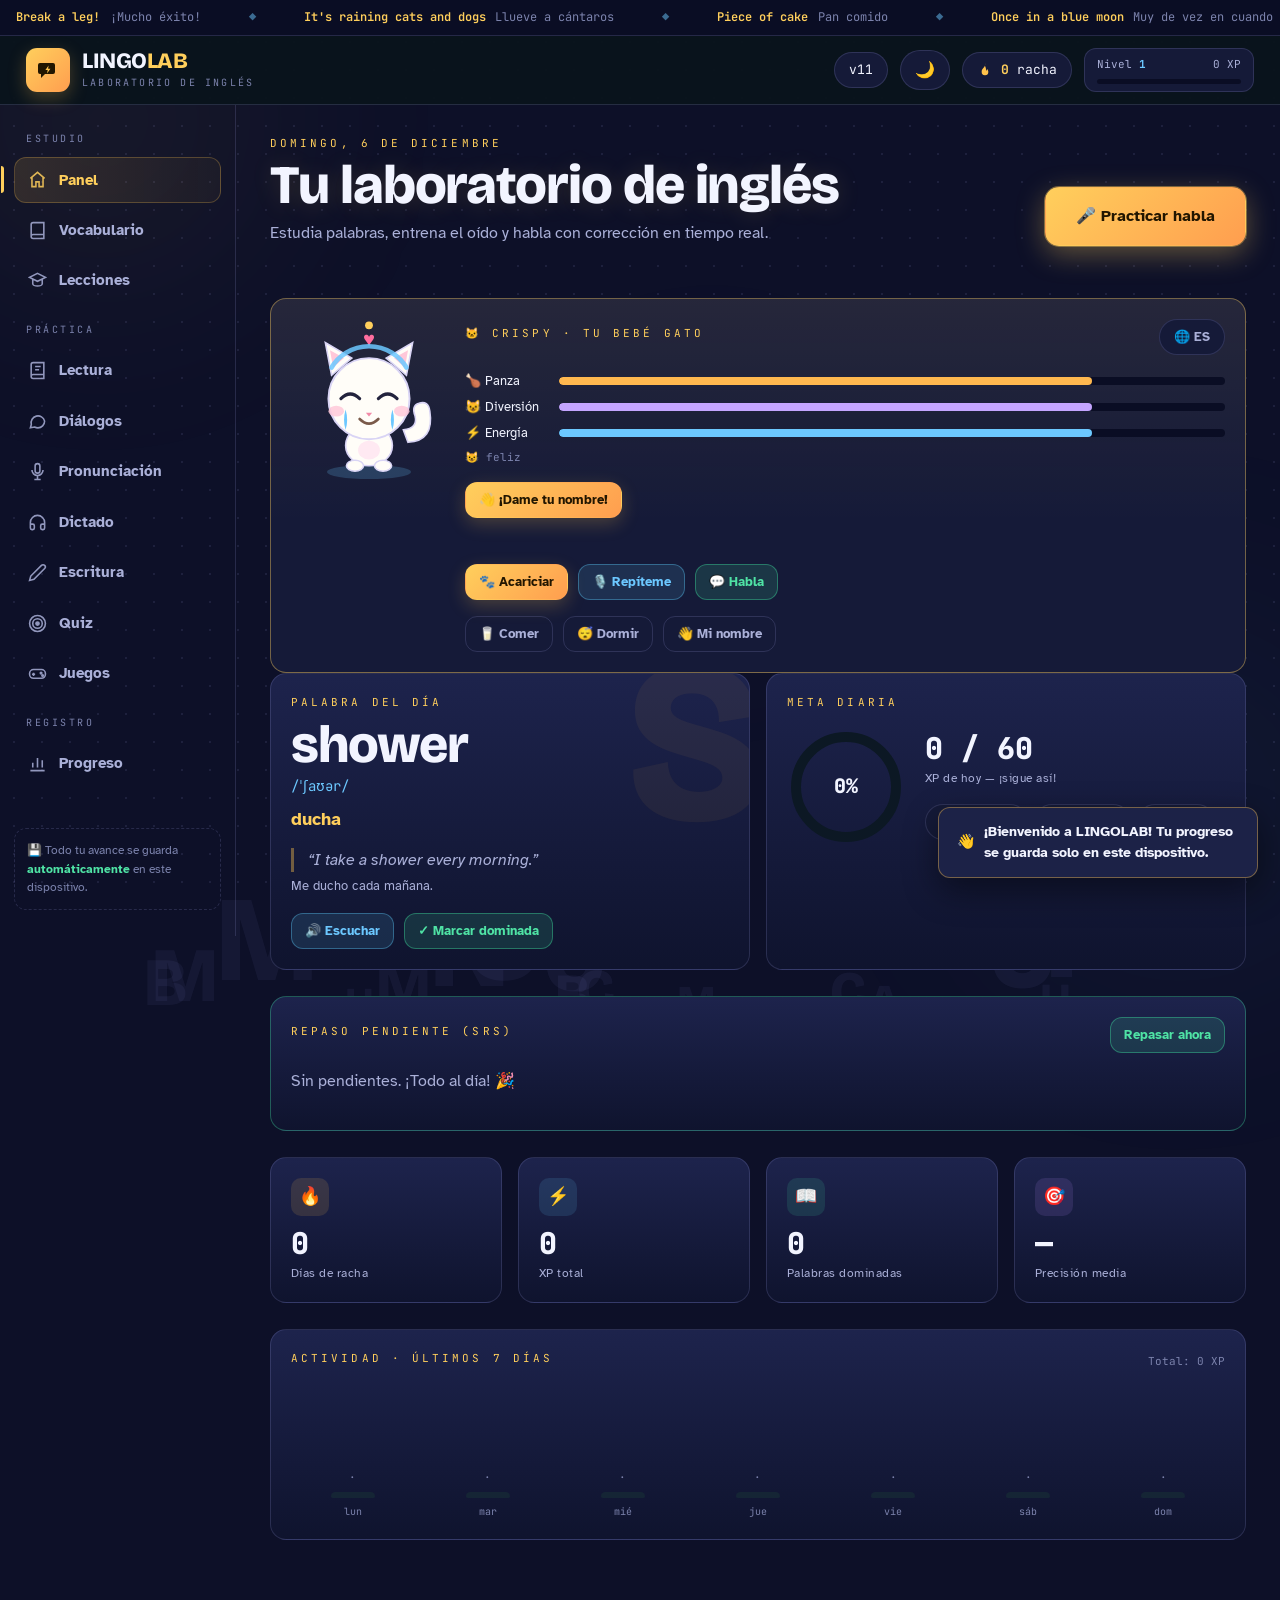
==== commit 6ccd0a48: "v11: Oírme sin duplicar, ES por sección, lectura sin desfase y filtro de ruido Uso: - Oírme sale una" ====
--- a/dist-hermana/lingolab.html
+++ b/dist-hermana/lingolab.html
@@ -35,7 +35,7 @@
     <div><h1>LINGO<em>LAB</em></h1><small>laboratorio de inglés</small></div>
   </div>
   <div class="hud">
-    <div class="pill" id="appVer" title="Versión de la app que tienes abierta">v10</div>
+    <div class="pill" id="appVer" title="Versión de la app que tienes abierta">v11</div>
     <button class="pill" id="themeBtn" title="Cambiar tema">🌙</button>
     <div class="pill streak" title="Racha de días">
       <svg width="16" height="16" viewBox="0 0 24 24" fill="none"><path d="M12 2s1 3.5-1.5 6C8 10.5 7 12 7 14.5A5 5 0 0 0 17 15c0-2-1-3.5-2-4.5 0 1.5-.7 2.3-1.5 2.5.5-2-.5-5.5-1.5-7z" fill="#ffc24b"/></svg>
@@ -569,10 +569,14 @@
       <div>
         <label class="stat-l" style="display:block;margin-bottom:6px">Filtro antiruido</label>
         <select class="sel" id="noiseSel">
-          <option value="off">Desactivado</option>
-          <option value="normal">Normal · recomendado</option>
+          <option value="off">Desactivado · recomendado</option>
+          <option value="normal">Normal</option>
           <option value="strict">Estricto · sala ruidosa</option>
         </select>
+        <p class="stat-l" style="margin:8px 0 0">El filtro de texto (descarta transcripciones
+          inventadas) está siempre activo. Las dos opciones de arriba añaden además la
+          medida del sonido, todavía sin calibrar: si oyes que se pierde una frase buena,
+          vuelve a <b>Desactivado</b>.</p>
         <label class="stat-l" style="display:block;margin:14px 0 6px">Traducción en español</label>
         <select class="sel" id="esSel">
           <option value="always">Siempre visible (recomendado)</option>
@@ -643,14 +647,15 @@
   </div>
 </div>
 
-<script>"use strict"; const $=id=>document.getElementById(id);const escH=s=>String(s).replace(/&/g,"&amp;").replace(/</g,"&lt;").replace(/>/g,"&gt;");const escA=s=>String(s).replace(/&/g,"&amp;").replace(/"/g,"&quot;").replace(/</g,"&lt;");const shuffle=a=>{a=a.slice();for(let i=a.length-1;i>0;i--){const j=Math.floor(Math.random()*(i+1));[a[i],a[j]]=[a[j],a[i]];}return a;};const todayStr=()=>new Date().toISOString().slice(0,10);const yestStr=()=>{const d=new Date();d.setDate(d.getDate()-1);return d.toISOString().slice(0,10);};const dayKey=n=>{const d=new Date();d.setDate(d.getDate()-n);return d.toISOString().slice(0,10);};function toast(msg,icon){icon=icon||"✨";const t=document.createElement("div");t.className="toast";t.innerHTML="<span>"+icon+"</span><span>"+escH(msg)+"</span>";$("toasts").appendChild(t);setTimeout(()=>{t.classList.add("out");setTimeout(()=>t.remove(),400);},3400);}function floatXP(n){const f=document.createElement("div");f.className="xp-float";f.textContent="+"+n+" XP";f.style.left=(window.innerWidth-180+Math.random()*80)+"px";f.style.top="90px";$("floatLayer").appendChild(f);setTimeout(()=>f.remove(),1500);} const confCv=$("confetti"),confCtx=confCv.getContext("2d");let confP=[],confRunning=false;function sizeConf(){confCv.width=innerWidth;confCv.height=innerHeight;}sizeConf();addEventListener("resize",sizeConf);function confetti(){const cols=["#ffcf5c","#4fe3a5","#6cc8ff","#ff7d7d","#c4a5ff"];for(let i=0;i<130;i++){confP.push({x:innerWidth/2+(Math.random()-.5)*220,y:innerHeight*.3,vx:(Math.random()-.5)*9,vy:-(3+Math.random()*7),g:.22,s:4+Math.random()*5,c:cols[i%5],r:Math.random()*6,vr:(Math.random()-.5)*.3,life:90+Math.random()*50});}if(!confRunning){confRunning=true;confLoop();}}function confLoop(){confCtx.clearRect(0,0,confCv.width,confCv.height);confP=confP.filter(p=>p.life>0);confP.forEach(p=>{p.x+=p.vx;p.y+=p.vy;p.vy+=p.g;p.r+=p.vr;p.life--;confCtx.save();confCtx.translate(p.x,p.y);confCtx.rotate(p.r);confCtx.fillStyle=p.c;confCtx.globalAlpha=Math.min(1,p.life/40);confCtx.fillRect(-p.s/2,-p.s/2,p.s,p.s);confCtx.restore();});if(confP.length)requestAnimationFrame(confLoop);else{confRunning=false;confCtx.clearRect(0,0,confCv.width,confCv.height);}} const VOCAB={"Esenciales":[["hello","hola","həˈloʊ","Hello! It's great to see you.","¡Hola! Qué gusto verte."],["please","por favor","pliːz","Please, take a seat.","Por favor, toma asiento."],["thank you","gracias","θæŋk juː","Thank you for your help.","Gracias por tu ayuda."],["sorry","lo siento","ˈsɑːri","Sorry, I didn't mean to.","Lo siento, no fue mi intención."],["friend","amigo / amiga","frend","She is my best friend.","Ella es mi mejor amiga."],["family","familia","ˈfæməli","Family always comes first.","La familia siempre va primero."],["time","tiempo / hora","taɪm","What time is it?","¿Qué hora es?"],["today","hoy","təˈdeɪ","Today is a beautiful day.","Hoy es un día hermoso."],["tomorrow","mañana","təˈmɑːroʊ","See you tomorrow!","¡Nos vemos mañana!"],["people","gente / personas","ˈpiːpl","Many people live in this city.","Mucha gente vive en esta ciudad."]],"Comida":[["breakfast","desayuno","ˈbrekfəst","Breakfast is my favorite meal.","El desayuno es mi comida favorita."],["water","agua","ˈwɔːtər","A glass of water, please.","Un vaso de agua, por favor."],["bread","pan","bred","This bread is freshly baked.","Este pan está recién horneado."],["chicken","pollo","ˈtʃɪkɪn","The chicken soup smells great.","La sopa de pollo huele genial."],["fruit","fruta","fruːt","Eat more fruit every day.","Come más fruta cada día."],["hungry","hambriento","ˈhʌŋɡri","I'm so hungry right now!","¡Tengo muchísima hambre ahora!"],["taste","sabor","teɪst","This cake has an amazing taste.","Este pastel tiene un sabor increíble."],["dinner","cena","ˈdɪnər","Dinner is ready, come to the table.","La cena está lista, ven a la mesa."],["delicious","delicioso","dɪˈlɪʃəs","The dinner was absolutely delicious.","La cena estaba absolutamente deliciosa."],["recipe","receta","ˈresəpi","This recipe is from my grandmother.","Esta receta es de mi abuela."]],"Viajes":[["airport","aeropuerto","ˈerpɔːrt","The airport is far from downtown.","El aeropuerto está lejos del centro."],["ticket","boleto / pasaje","ˈtɪkɪt","I bought a one-way ticket.","Compré un boleto de ida."],["luggage","equipaje","ˈlʌɡɪdʒ","My luggage weighs twenty kilos.","Mi equipaje pesa veinte kilos."],["passport","pasaporte","ˈpæspɔːrt","Don't forget your passport.","No olvides tu pasaporte."],["journey","viaje / trayecto","ˈdʒɜːrni","The journey took five hours.","El viaje duró cinco horas."],["abroad","al extranjero","əˈbrɔːd","She moved abroad last year.","Ella se mudó al extranjero el año pasado."],["map","mapa","mæp","Let's check the map again.","Revisemos el mapa otra vez."],["train","tren","treɪn","The train leaves at noon.","El tren sale al mediodía."],["delay","retraso","dɪˈleɪ","The flight has a small delay.","El vuelo tiene un pequeño retraso."],["destination","destino","ˌdestɪˈneɪʃn","We finally reached our destination.","Por fin llegamos a nuestro destino."]],"Trabajo":[["meeting","reunión","ˈmiːtɪŋ","The meeting starts at nine.","La reunión empieza a las nueve."],["deadline","fecha límite","ˈdedlaɪn","The deadline is next Friday.","La fecha límite es el próximo viernes."],["schedule","horario / agenda","ˈskedʒuːl","My schedule is full today.","Mi agenda está llena hoy."],["skill","habilidad","skɪl","Practice improves any skill.","La práctica mejora cualquier habilidad."],["goal","meta / objetivo","ɡoʊl","Set a clear goal and pursue it.","Fija una meta clara y persíguela."],["colleague","colega","ˈkɑːliːɡ","My colleague helped me a lot.","Mi colega me ayudó mucho."],["boss","jefe / jefa","bɔːs","The boss approved the project.","El jefe aprobó el proyecto."],["research","investigación","ˈriːsɜːrtʃ","The research took two years.","La investigación tomó dos años."],["training","capacitación","ˈtreɪnɪŋ","The training was really useful.","La capacitación fue muy útil."],["achievement","logro","əˈtʃiːvmənt","Winning was a huge achievement.","Ganar fue un logro enorme."]],"Emociones":[["happy","feliz","ˈhæpi","I feel happy when I sing.","Me siento feliz cuando canto."],["sad","triste","sæd","The movie made her sad.","La película la puso triste."],["angry","enojado","ˈæŋɡri","Don't be angry, it was an accident.","No te enojes, fue un accidente."],["excited","emocionado","ɪkˈsaɪtɪd","The kids are excited about the trip.","Los niños están emocionados por el viaje."],["worried","preocupado","ˈwɜːrid","She's worried about the exam.","Ella está preocupada por el examen."],["proud","orgulloso","praʊd","We are proud of you.","Estamos orgullosos de ti."],["surprised","sorprendido","sərˈpraɪzd","I was surprised by the news.","Me sorprendió la noticia."],["grateful","agradecido","ˈɡreɪtfl","I'm grateful for your support.","Estoy agradecido por tu apoyo."],["confident","seguro de sí mismo","ˈkɑːnfɪdənt","Practice makes you confident.","La práctica te da seguridad."],["bored","aburrido","bɔːrd","He got bored during the lecture.","Se aburrió durante la charla."]],"Casa y rutina":[["kitchen","cocina","ˈkɪtʃɪn","The kitchen smells wonderful.","La cocina huele de maravilla."],["mirror","espejo","ˈmɪrər","She looked at herself in the mirror.","Ella se miró en el espejo."],["blanket","manta","ˈblæŋkɪt","This blanket is so warm.","Esta manta es muy cálida."],["shower","ducha","ˈʃaʊər","I take a shower every morning.","Me ducho cada mañana."],["chore","tarea doméstica","tʃɔːr","We split the chores evenly.","Repartimos las tareas por igual."],["laundry","lavandería / ropa sucia","ˈlɔːndri","I do the laundry on Sundays.","Lavo la ropa los domingos."],["nap","siesta","næp","A short nap gives you energy.","Una siesta corta te da energía."],["grocery store","supermercado","ˈɡroʊsəri stɔːr","We need to go to the grocery store.","Tenemos que ir al supermercado."],["tidy","ordenado","ˈtaɪdi","Keep your room tidy.","Mantén tu cuarto ordenado."],["routine","rutina","ruːˈtiːn","Exercise is part of my routine.","El ejercicio es parte de mi rutina."]],"Naturaleza":[["mountain","montaña","ˈmaʊntən","The mountain was covered in snow.","La montaña estaba cubierta de nieve."],["river","río","ˈrɪvər","The river flows to the sea.","El río fluye hacia el mar."],["forest","bosque","ˈfɔːrɪst","We hiked through the forest.","Caminamos por el bosque."],["weather","clima","ˈweðər","The weather is perfect today.","El clima está perfecto hoy."],["storm","tormenta","stɔːrm","A big storm is coming tonight.","Se acerca una gran tormenta esta noche."],["sunrise","amanecer","ˈsʌnraɪz","The sunrise was breathtaking.","El amanecer fue impresionante."],["breeze","brisa","briːz","A cool breeze came from the sea.","Una brisa fresca llegó del mar."],["wildlife","fauna","ˈwaɪldlaɪf","The park protects local wildlife.","El parque protege la fauna local."],["rainbow","arcoíris","ˈreɪnboʊ","A rainbow appeared after the rain.","Apareció un arcoíris después de la lluvia."],["shore","orilla / costa","ʃɔːr","Waves reached the shore.","Las olas llegaban a la orilla."]],"Salud":[["headache","dolor de cabeza","ˈhedeɪk","I have a terrible headache.","Tengo un dolor de cabeza terrible."],["fever","fiebre","ˈfiːvər","The child has a high fever.","El niño tiene fiebre alta."],["cough","tos","kɔːf","That cough sounds bad.","Esa tos suena mal."],["medicine","medicina","ˈmedɪsn","Take your medicine after meals.","Toma tu medicina después de comer."],["healthy","saludable","ˈhelθi","Eat healthy and feel great.","Come saludable y siéntete genial."],["exercise","ejercicio","ˈeksərsaɪz","Daily exercise keeps you strong.","El ejercicio diario te mantiene fuerte."],["injury","lesión","ˈɪndʒəri","The player recovered from his injury.","El jugador se recuperó de su lesión."],["appointment","cita","əˈpɔɪntmənt","I have a doctor's appointment.","Tengo una cita con el médico."],["symptom","síntoma","ˈsɪmptəm","Describe your symptoms, please.","Describe tus síntomas, por favor."],["recover","recuperarse","rɪˈkʌvər","She recovered in two weeks.","Se recuperó en dos semanas."]],"Tecnología":[["keyboard","teclado","ˈkiːbɔːrd","This keyboard is very comfortable.","Este teclado es muy cómodo."],["screen","pantalla","skriːn","Clean the screen with a soft cloth.","Limpia la pantalla con un paño suave."],["download","descargar","ˈdaʊnloʊd","Download the app for free.","Descarga la aplicación gratis."],["password","contraseña","ˈpæswɜːrd","Choose a strong password.","Elige una contraseña segura."],["update","actualización","ˈʌpdeɪt","The update fixes several bugs.","La actualización corrige varios errores."],["device","dispositivo","dɪˈvaɪs","Turn off the device at night.","Apaga el dispositivo por la noche."],["wireless","inalámbrico","ˈwɪrləs","These headphones are wireless.","Estos audífonos son inalámbricos."],["browser","navegador","ˈbraʊzər","Open a new browser tab.","Abre una nueva pestaña del navegador."],["file","archivo","faɪl","Save the file before closing.","Guarda el archivo antes de cerrar."],["storage","almacenamiento","ˈstɔːrɪdʒ","My phone is out of storage.","Mi teléfono no tiene almacenamiento."]],"Social":[["party","fiesta","ˈpɑːrti","The party starts at eight.","La fiesta empieza a las ocho."],["joke","chiste / broma","dʒoʊk","He told a funny joke.","Contó un chiste gracioso."],["laugh","reír / risa","læf","Her laugh is contagious.","Su risa es contagiosa."],["invite","invitar","ɪnˈvaɪt","They invited us to dinner.","Nos invitaron a cenar."],["neighbor","vecino / vecina","ˈneɪbər","Our neighbor is very kind.","Nuestro vecino es muy amable."],["stranger","desconocido","ˈstreɪndʒər","Don't accept rides from strangers.","No aceptes viajes de desconocidos."],["crowd","multitud","kraʊd","A crowd gathered in the square.","Una multitud se reunió en la plaza."],["conversation","conversación","ˌkɑːnvərˈseɪʃn","We had a long conversation.","Tuvimos una larga conversación."],["advice","consejo","ədˈvaɪs","Her advice was very helpful.","Su consejo fue muy útil."],["trust","confianza","trʌst","Trust takes time to build.","La confianza toma tiempo en construirse."]],"Adjetivos":[["clever","astuto / inteligente","ˈklevər","That's a clever solution.","Es una solución astuta."],["brave","valiente","breɪv","The brave dog saved the child.","El perro valiente salvó al niño."],["gentle","amable / delicado","ˈdʒentl","She has a gentle voice.","Ella tiene una voz delicada."],["huge","enorme","hjuːdʒ","They live in a huge house.","Viven en una casa enorme."],["narrow","estrecho","ˈnæroʊ","The street is very narrow.","La calle es muy estrecha."],["steep","empinado","stiːp","The hill is quite steep.","La colina es bastante empinada."],["shiny","brillante","ˈʃaɪni","Her new bike is shiny.","Su bici nueva es brillante."],["rough","áspero / agitado","rʌf","The sea was rough yesterday.","El mar estaba agitado ayer."],["smooth","suave / liso","smuːð","The surface feels smooth.","La superficie se siente suave."],["sharp","afilado","ʃɑːrp","Be careful, the knife is sharp.","Cuidado, el cuchillo está afilado."]],"Verbos":[["achieve","lograr","əˈtʃiːv","You can achieve anything.","Puedes lograr lo que sea."],["borrow","pedir prestado","ˈbɑːroʊ","Can I borrow your pen?","¿Puedo pedir prestado tu bolígrafo?"],["build","construir","bɪld","They built a wooden cabin.","Construyeron una cabaña de madera."],["catch","atrapar / tomar","kætʃ","Catch the ball, quick!","¡Atrapa la pelota, rápido!"],["choose","elegir","tʃuːz","Choose your favorite color.","Elige tu color favorito."],["decide","decidir","dɪˈsaɪd","It's time to decide.","Es hora de decidir."],["escape","escapar","ɪˈskeɪp","The cat escaped from the garden.","El gato escapó del jardín."],["gather","reunirse / juntar","ˈɡæðər","We gather every Friday.","Nos reunimos cada viernes."],["guess","adivinar","ɡes","Guess what I bought!","¡Adivina qué compré!"],["improve","mejorar","ɪmˈpruːv","Read daily to improve.","Lee a diario para mejorar."],["join","unirse","dʒɔɪn","Join us for lunch!","¡Únete a almorzar!"],["reach","alcanzar","riːtʃ","We reached the summit at dawn.","Alcanzamos la cima al amanecer."]]};const WORDS=[];Object.entries(VOCAB).forEach(([cat,list],ci)=>list.forEach(w=>WORDS.push({cat,ci,en:w[0],es:w[1],ipa:w[2],ex:w[3],exEs:w[4]})));const SENTENCES={"A1":[["Good morning! How are you?","¡Buenos días! ¿Cómo estás?"],["My name is Ana, nice to meet you.","Me llamo Ana, un gusto conocerte."],["I have two brothers and one sister.","Tengo dos hermanos y una hermana."],["She drinks water every morning.","Ella bebe agua cada mañana."],["The book is on the table.","El libro está sobre la mesa."],["I like music and chocolate ice cream.","Me gusta la música y el helado de chocolate."],["Where is the bathroom, please?","¿Dónde está el baño, por favor?"],["He goes to school by bus.","Él va a la escuela en autobús."],["Today is a very happy day.","Hoy es un día muy feliz."],["Can you help me, please?","¿Puedes ayudarme, por favor?"],["I want to learn English.","Quiero aprender inglés."],["See you tomorrow, my friend.","Hasta mañana, amigo mío."]],"A2":[["I usually wake up at seven o'clock.","Normalmente me despierto a las siete."],["Last summer we traveled to the beach.","El verano pasado viajamos a la playa."],["Could you speak a little slower?","¿Podrías hablar un poco más despacio?"],["I'm looking for a gift for my mother.","Estoy buscando un regalo para mi madre."],["There isn't any milk left in the fridge.","No queda nada de leche en el refrigerador."],["You should wear a coat, it's cold outside.","Deberías usar abrigo, hace frío afuera."],["How long does the movie last?","¿Cuánto dura la película?"],["I have never seen such a beautiful sunset.","Nunca he visto un atardecer tan hermoso."],["Please turn off the lights before leaving.","Por favor apaga las luces antes de salir."],["My sister is taller than me.","Mi hermana es más alta que yo."],["We are going to visit our grandparents on Sunday.","Vamos a visitar a mis abuelos el domingo."],["I forgot my keys at home again.","Olvidé mis llaves en casa otra vez."]],"B1":[["If it rains tomorrow, we will cancel the picnic.","Si llueve mañana, cancelaremos el picnic."],["I've been studying English for three years.","He estado estudiando inglés durante tres años."],["The meeting was postponed until next week.","La reunión fue pospuesta hasta la próxima semana."],["You'd better leave early to avoid the traffic.","Más te vale salir temprano para evitar el tráfico."],["I'm not used to drinking coffee at night.","No estoy acostumbrado a tomar café de noche."],["She asked me whether I had finished the report.","Ella me preguntó si había terminado el informe."],["The more you practice, the faster you improve.","Cuanto más practicas, más rápido mejoras."],["He managed to fix the car by himself.","Él logró arreglar el coche él solo."],["I'd rather stay home than go to that party.","Preferiría quedarme en casa que ir a esa fiesta."],["Despite the storm, the flight arrived on time.","A pesar de la tormenta, el vuelo llegó a tiempo."],["You should take advantage of every opportunity.","Deberías aprovechar cada oportunidad."],["The neighborhood has changed a lot recently.","El vecindario ha cambiado mucho últimamente."]],"B2":[["Had I known about the delay, I would have left earlier.","De haber sabido del retraso, habría salido antes."],["The proposal was turned down by the committee.","La propuesta fue rechazada por el comité."],["I can't put up with this noise any longer.","No puedo soportar este ruido por más tiempo."],["Should you need further information, contact us.","Si necesita más información, contáctenos."],["It's high time we made a decision about this.","Ya es hora de que tomemos una decisión sobre esto."],["He spoke as though he had witnessed the accident.","Habló como si hubiera presenciado el accidente."],["The results fell short of everyone's expectations.","Los resultados quedaron por debajo de las expectativas."],["I wish I hadn't said that during the meeting.","Ojalá no hubiera dicho eso durante la reunión."],["Not only did she win, she also broke the record.","No solo ganó, sino que también rompió el récord."],["We need to come up with a better strategy.","Necesitamos idear una mejor estrategia."],["Little did he know what was about to happen.","Poco sabía él lo que estaba a punto de pasar."],["The issue was dealt with promptly by the team.","El problema fue resuelto con prontitud por el equipo."]],"C1":[["Under no circumstances should you sign that contract.","Bajo ninguna circunstancia deberías firmar ese contrato."],["The theory was met with widespread skepticism.","La teoría fue recibida con escepticismo generalizado."],["Seldom have I encountered such dedication.","Rara vez me he encontrado con tanta dedicación."],["The outcome hinges on a handful of key variables.","El resultado depende de un puñado de variables clave."],["Her argument, however compelling, lacks solid evidence.","Su argumento, por convincente que sea, carece de evidencia sólida."],["We took it for granted that the deal was closed.","Dábamos por hecho que el trato estaba cerrado."],["The report sheds light on previously hidden flaws.","El informe arroja luz sobre fallos antes ocultos."],["He resigned rather than compromise his principles.","Renunció antes que comprometer sus principios."],["In retrospect, the warning signs were obvious.","En retrospectiva, las señales de advertencia eran obvias."],["The policy gave rise to considerable controversy.","La política dio lugar a una controversia considerable."],["Scarcely had we arrived when the alarm went off.","Apenas habíamos llegado cuando sonó la alarma."],["The witness account was nothing short of remarkable.","El relato del testigo fue sencillamente extraordinario."]],"Conversación":[["Long time no see! How have you been?","¡Cuánto sin verte! ¿Cómo has estado?"],["What do you do for a living?","¿A qué te dedicas?"],["I couldn't agree more with you.","Estoy totalmente de acuerdo contigo."],["It's on the tip of my tongue.","Lo tengo en la punta de la lengua."],["Let's grab a coffee and catch up.","Tomemos un café y pongámonos al día."],["No worries, it happens to everyone.","No te preocupes, le pasa a todos."],["I'm really into learning new languages.","Me encanta aprender idiomas nuevos."],["Could you say that one more time?","¿Podrías decir eso una vez más?"],["By the way, did you watch the game?","Por cierto, ¿viste el partido?"],["I'll figure it out, one way or another.","Lo resolveré, de una forma u otra."],["Sounds like a plan, count me in!","¡Suena bien, cuenta conmigo!"],["Break a leg on your presentation!","¡Mucho éxito en tu presentación!"]]};const LEVELS=Object.keys(SENTENCES); const STORIES=[{"id":"dracula-shadow","title":"The Shadow of the Castle","orig":"Bram Stoker · Dracula","level":"A1","icon":"🧛","desc":"Un joven visita un castillo oscuro y descubre el secreto del conde.","pages":[{"en":["The night is dark and cold.","A young man walks to the old castle."],"es":["La noche es oscura y fría.","Un joven camina al castillo viejo."],"vocab":{"night":"noche","dark":"oscuro/a","cold":"frío/a","young":"joven","walks":"camina","castle":"castillo","old":"viejo/a"}},{"en":["Wolves cry far in the forest.","The man is afraid, but he continues."],"es":["Los lobos aúllan lejos en el bosque.","El hombre tiene miedo, pero continúa."],"vocab":{"wolves":"lobos","cry":"aúllan / lloran","far":"lejos","forest":"bosque","afraid":"asustado (tener miedo)","continues":"continúa"}},{"en":["A tall count opens the black door.","Welcome to my house, he says."],"es":["Un conde alto abre la puerta negra.","Bienvenido a mi casa, dice él."],"vocab":{"tall":"alto","count":"conde","opens":"abre","door":"puerta","welcome":"bienvenido","house":"casa","says":"dice"}},{"en":["The castle is big and silent.","Shadows move on the old walls."],"es":["El castillo es grande y silencioso.","Las sombras se mueven en las paredes viejas."],"vocab":{"big":"grande","silent":"silencioso","shadows":"sombras","move":"se mueven","walls":"paredes"}},{"en":["The count is pale and strange.","He never eats and never sleeps."],"es":["El conde está pálido y es extraño.","Él nunca come y nunca duerme."],"vocab":{"pale":"pálido","strange":"extraño","never":"nunca","eats":"come","sleeps":"duerme"}},{"en":["The young man sees no mirror.","The count has no reflection."],"es":["El joven no ve ningún espejo.","El conde no tiene reflejo."],"vocab":{"sees":"ve","mirror":"espejo","reflection":"reflejo"}},{"en":["At night the count drinks red wine.","But it is not wine, it is blood."],"es":["De noche el conde bebe vino rojo.","Pero no es vino, es sangre."],"vocab":{"drinks":"bebe","red":"rojo","wine":"vino","blood":"sangre"}},{"en":["The young man wants to escape.","The door is closed with big chains."],"es":["El joven quiere escapar.","La puerta está cerrada con grandes cadenas."],"vocab":{"wants":"quiere","escape":"escapar","closed":"cerrada","chains":"cadenas"}},{"en":["The sun rises over the mountains.","The shadows run away from the light."],"es":["El sol sale sobre las montañas.","Las sombras huyen de la luz."],"vocab":{"sun":"sol","rises":"sale (amanecer)","mountains":"montañas","run":"huyen / corren","away":"lejos / fuera","light":"luz"}},{"en":["The man runs to his village.","He is free, and the shadow is gone."],"es":["El hombre corre a su aldea.","Está libre, y la sombra se ha ido."],"vocab":{"runs":"corre","village":"aldea","free":"libre","gone":"se ha ido / desaparecido"}}]},{"id":"frankenstein-slave","title":"The Slave of the Creator","orig":"Mary Shelley · Frankenstein","level":"A1","icon":"⚡","desc":"Un científico crea vida, pero su criatura solo quiere un amigo.","pages":[{"en":["Victor is a young scientist.","He works day and night in his room."],"es":["Víctor es un joven científico.","Trabaja día y noche en su cuarto."],"vocab":{"scientist":"científico","works":"trabaja","room":"cuarto / habitación"}},{"en":["He wants to create a new man.","He uses old parts from graves."],"es":["Quiere crear un hombre nuevo.","Usa partes viejas de tumbas."],"vocab":{"create":"crear","new":"nuevo","uses":"usa","parts":"partes","graves":"tumbas"}},{"en":["One stormy night, there is light.","The creature opens its yellow eyes."],"es":["Una noche de tormenta, hay luz.","La criatura abre sus ojos amarillos."],"vocab":{"stormy":"de tormenta","light":"luz","creature":"criatura","opens":"abre","eyes":"ojos","yellow":"amarillo"}},{"en":["The creature is big and strong.","But its heart is sad and alone."],"es":["La criatura es grande y fuerte.","Pero su corazón está triste y solo."],"vocab":{"strong":"fuerte","heart":"corazón","sad":"triste","alone":"solo"}},{"en":["Victor is afraid and runs away.","The creature cries in the dark."],"es":["Víctor tiene miedo y huye.","La criatura llora en la oscuridad."],"vocab":{"afraid":"asustado","runs":"huye / corre","away":"lejos","cries":"llora","dark":"oscuridad"}},{"en":["The creature learns to speak.","It reads books by the fire."],"es":["La criatura aprende a hablar.","Lee libros junto al fuego."],"vocab":{"learns":"aprende","speak":"hablar","reads":"lee","books":"libros","fire":"fuego"}},{"en":["Please, make me a friend, it says.","I do not want to be alone."],"es":["Por favor, créame un amigo, dice.","No quiero estar solo."],"vocab":{"make":"crea / haz","friend":"amigo","says":"dice"}},{"en":["Victor says no and destroys his work.","The creature is angry and cold."],"es":["Víctor dice no y destruye su trabajo.","La criatura está enojada y fría."],"vocab":{"destroys":"destruye","work":"trabajo","angry":"enojado","cold":"frío"}},{"en":["They fight in the snow and ice.","Two slaves of hate and pain."],"es":["Pelean en la nieve y el hielo.","Dos esclavos del odio y el dolor."],"vocab":{"fight":"pelean","snow":"nieve","ice":"hielo","hate":"odio","pain":"dolor"}},{"en":["In the end, only silence remains.","The shadow of man must rest."],"es":["Al final, solo queda el silencio.","La sombra del hombre debe descansar."],"vocab":{"end":"final","silence":"silencio","remains":"queda / permanece","rest":"descansar"}}]},{"id":"jekyll-night","title":"The Slave of the Night","orig":"R. L. Stevenson · Dr Jekyll & Mr Hyde","level":"A2","icon":"🌙","desc":"Un doctor bueno esconde un monstruo que sale de noche.","pages":[{"en":["Dr Jekyll is a good and quiet man.","Everyone in London respects him."],"es":["El Dr. Jekyll es un hombre bueno y tranquilo.","Todos en Londres lo respetan."],"vocab":{"quiet":"tranquilo","everyone":"todos","respects":"respeta"}},{"en":["But he has a dark secret.","He makes a strange drink in his lab."],"es":["Pero tiene un secreto oscuro.","Prepara una bebida extraña en su laboratorio."],"vocab":{"secret":"secreto","makes":"prepara / hace","drink":"bebida","lab":"laboratorio"}},{"en":["One night he drinks the potion.","Pain runs through his body."],"es":["Una noche bebe la poción.","El dolor recorre su cuerpo."],"vocab":{"potion":"poción","pain":"dolor","runs":"recorre / corre","body":"cuerpo"}},{"en":["He changes into a cruel man.","His new name is Mr Hyde."],"es":["Se transforma en un hombre cruel.","Su nuevo nombre es Sr. Hyde."],"vocab":{"changes":"se transforma / cambia","cruel":"cruel","name":"nombre"}},{"en":["Hyde walks in the dark streets.","He pushes people and laughs."],"es":["Hyde camina por las calles oscuras.","Empuja a la gente y se ríe."],"vocab":{"streets":"calles","pushes":"empuja","people":"gente","laughs":"se ríe"}},{"en":["In the morning, Jekyll returns.","He cries and feels great shame."],"es":["Por la mañana, Jekyll regresa.","Llora y siente gran vergüenza."],"vocab":{"morning":"mañana","returns":"regresa","cries":"llora","shame":"vergüenza"}},{"en":["His friend Utterson is worried.","Who is this evil Hyde, he asks."],"es":["Su amigo Utterson está preocupado.","Quién es este Hyde malvado, pregunta."],"vocab":{"friend":"amigo","worried":"preocupado","evil":"malvado","asks":"pregunta"}},{"en":["Hyde becomes stronger every night.","Jekyll becomes a slave of Hyde."],"es":["Hyde se vuelve más fuerte cada noche.","Jekyll se vuelve esclavo de Hyde."],"vocab":{"stronger":"más fuerte","every":"cada","slave":"esclavo"}},{"en":["Jekyll locks the laboratory door.","He writes his sad confession."],"es":["Jekyll cierra con llave la puerta del laboratorio.","Escribe su triste confesión."],"vocab":{"locks":"cierra con llave","writes":"escribe","confession":"confesión"}},{"en":["When the light comes, Hyde is gone.","Only the good doctor remains."],"es":["Cuando llega la luz, Hyde se ha ido.","Solo queda el buen doctor."],"vocab":{"light":"luz","gone":"se ha ido","only":"solo","remains":"queda"}}]},{"id":"dorian-mirror","title":"The Cursed Portrait","orig":"Oscar Wilde · Dorian Gray","level":"A2","icon":"🪞","desc":"Un joven hermoso vende su alma; su retrato envejece por él.","pages":[{"en":["Dorian is young and very handsome.","His friend paints his portrait."],"es":["Dorian es joven y muy apuesto.","Su amigo pinta su retrato."],"vocab":{"handsome":"apuesto","paints":"pinta","portrait":"retrato"}},{"en":["The portrait is beautiful and perfect.","Dorian makes a dark wish."],"es":["El retrato es hermoso y perfecto.","Dorian pide un deseo oscuro."],"vocab":{"beautiful":"hermoso","perfect":"perfecto","wish":"deseo"}},{"en":["Let the portrait grow old, he says.","Let me stay young forever."],"es":["Deja que el retrato envejezca, dice.","Déjame seguir joven por siempre."],"vocab":{"grow":"crecer / volverse","old":"viejo","stay":"seguir / quedarse","forever":"por siempre"}},{"en":["Dorian lives a selfish life.","He hurts friends and feels nothing."],"es":["Dorian vive una vida egoísta.","Lastima a amigos y no siente nada."],"vocab":{"selfish":"egoísta","hurts":"lastima","feels":"siente","nothing":"nada"}},{"en":["But his face never changes.","The portrait hides his dark soul."],"es":["Pero su cara nunca cambia.","El retrato esconde su alma oscura."],"vocab":{"face":"cara","changes":"cambia","hides":"esconde","soul":"alma"}},{"en":["One night he looks at the portrait.","It is old, cruel and ugly."],"es":["Una noche mira el retrato.","Está viejo, cruel y feo."],"vocab":{"looks":"mira","ugly":"feo"}},{"en":["This monster is me, he cries.","I am a slave of my beauty."],"es":["Este monstruo soy yo, llora.","Soy un esclavo de mi belleza."],"vocab":{"monster":"monstruo","beauty":"belleza"}},{"en":["He takes a knife in anger.","He attacks the cursed portrait."],"es":["Toma un cuchillo con ira.","Ataca el retrato maldito."],"vocab":{"knife":"cuchillo","anger":"ira","attacks":"ataca","cursed":"maldito"}},{"en":["The servants hear a terrible scream.","They run up the stairs."],"es":["Los sirvientes oyen un grito terrible.","Suben corriendo las escaleras."],"vocab":{"servants":"sirvientes","scream":"grito","stairs":"escaleras"}},{"en":["On the floor lies an old man.","On the wall, a young Dorian smiles."],"es":["En el suelo yace un anciano.","En la pared, un Dorian joven sonríe."],"vocab":{"floor":"suelo","lies":"yace","smiles":"sonríe","wall":"pared"}}]},{"id":"sherlock-mist","title":"The Hound in the Mist","orig":"A. Conan Doyle · Sherlock Holmes","level":"B1","icon":"🔍","desc":"Holmes y Watson cazan un sabueso fantasma en la niebla.","pages":[{"en":["A nervous visitor arrives at Baker Street.","He speaks of a curse on the moor."],"es":["Un visitante nervioso llega a Baker Street.","Habla de una maldición en el páramo."],"vocab":{"nervous":"nervioso","visitor":"visitante","arrives":"llega","curse":"maldición","moor":"páramo"}},{"en":["A giant hound hunts the Baskerville family.","Its eyes burn like fire in the mist."],"es":["Un sabueso gigante caza a la familia Baskerville.","Sus ojos arden como fuego en la niebla."],"vocab":{"giant":"gigante","hound":"sabueso","hunts":"caza","burn":"arden","mist":"niebla"}},{"en":["Holmes listens in silence and smiles.","There are no ghosts, only men, he says."],"es":["Holmes escucha en silencio y sonríe.","No hay fantasmas, solo hombres, dice."],"vocab":{"listens":"escucha","ghosts":"fantasmas","only":"solo"}},{"en":["Watson travels to the dark moor.","The wind cries over the black stones."],"es":["Watson viaja al páramo oscuro.","El viento llora sobre las piedras negras."],"vocab":{"travels":"viaja","wind":"viento","stones":"piedras"}},{"en":["Every night he hears terrible steps.","A shadow moves between the rocks."],"es":["Cada noche oye pasos terribles.","Una sombra se mueve entre las rocas."],"vocab":{"steps":"pasos","rocks":"rocas"}},{"en":["The neighbor keeps a hungry beast.","He starves it to make it cruel."],"es":["El vecino esconde una bestia hambrienta.","La mata de hambre para volverla cruel."],"vocab":{"neighbor":"vecino","beast":"bestia","hungry":"hambrienta","starves":"mata de hambre"}},{"en":["Holmes returns in secret at dawn.","Tonight we catch the slave of fear, he whispers."],"es":["Holmes regresa en secreto al amanecer.","Esta noche atrapamos al esclavo del miedo, susurra."],"vocab":{"secret":"secreto","dawn":"amanecer","catch":"atrapamos","whispers":"susurra","fear":"miedo"}},{"en":["The mist opens and the hound jumps.","Watson fires his gun without shaking."],"es":["La niebla se abre y el sabueso salta.","Watson dispara su arma sin temblar."],"vocab":{"jumps":"salta","fires":"dispara","gun":"arma","shaking":"temblar"}},{"en":["The monster falls on the wet ground.","Its mouth shines with false fire."],"es":["El monstruo cae al suelo mojado.","Su boca brilla con fuego falso."],"vocab":{"falls":"cae","wet":"mojado","mouth":"boca","shines":"brilla","false":"falso"}},{"en":["The curse was only paint and hunger.","Reason breaks the chains of shadow."],"es":["La maldición era solo pintura y hambre.","La razón rompe las cadenas de la sombra."],"vocab":{"paint":"pintura","hunger":"hambre","reason":"razón","breaks":"rompe","chains":"cadenas"}}]},{"id":"moby-abyss","title":"The White Shadow of the Sea","orig":"H. Melville · Moby Dick","level":"B1","icon":"🐋","desc":"El capitán Ahab, esclavo de su odio, caza a la ballena blanca.","pages":[{"en":["Ishmael joins a whaling ship in winter.","He wants to see the world and forget his sadness."],"es":["Ismael se une a un ballenero en invierno.","Quiere ver el mundo y olvidar su tristeza."],"vocab":{"joins":"se une","ship":"barco","winter":"invierno","forget":"olvidar","sadness":"tristeza"}},{"en":["Captain Ahab has one wooden leg.","A white whale took the other one."],"es":["El capitán Ahab tiene una pierna de madera.","Una ballena blanca le quitó la otra."],"vocab":{"wooden":"de madera","leg":"pierna","whale":"ballena","took":"quitó / tomó"}},{"en":["Find Moby Dick, Ahab shouts.","I will chase that shadow to hell."],"es":["Encuentren a Moby Dick, grita Ahab.","Perseguiré esa sombra hasta el infierno."],"vocab":{"shouts":"grita","chase":"perseguir","hell":"infierno"}},{"en":["The crew becomes a slave of his anger.","Even the kind Starbuck cannot stop him."],"es":["La tripulación se vuelve esclava de su ira.","Ni el amable Starbuck puede detenerlo."],"vocab":{"crew":"tripulación","anger":"ira","kind":"amable","stop":"detener"}},{"en":["Storms hit the ship for weeks.","Still Ahab looks at the black sea."],"es":["Las tormentas golpean el barco por semanas.","Aun así Ahab mira el mar negro."],"vocab":{"storms":"tormentas","hit":"golpean","weeks":"semanas","still":"aun así","sea":"mar"}},{"en":["One clear morning, a sailor screams.","There she blows, white like death."],"es":["Una mañana clara, un marinero grita.","Ahí sopla, blanca como la muerte."],"vocab":{"clear":"despejada","sailor":"marinero","blows":"sopla","death":"muerte"}},{"en":["The white shadow rises from the abyss.","Water and terror cover the boats."],"es":["La sombra blanca surge del abismo.","Agua y terror cubren los botes."],"vocab":{"rises":"surge / se eleva","abyss":"abismo","terror":"terror","cover":"cubren","boats":"botes"}},{"en":["Ahab throws his harpoon with hate.","The line pulls him into the deep."],"es":["Ahab lanza su arpón con odio.","La cuerda lo arrastra a lo profundo."],"vocab":{"throws":"lanza","harpoon":"arpón","hate":"odio","pulls":"arrastra","deep":"lo profundo"}},{"en":["The great whale breaks the ship.","Wood and men sink into silence."],"es":["La gran ballena rompe el barco.","Madera y hombres se hunden en el silencio."],"vocab":{"breaks":"rompe","sink":"se hunden","silence":"silencio"}},{"en":["Only Ishmael floats on a coffin.","The sea keeps slaves and masters alike."],"es":["Solo Ismael flota sobre un ataúd.","El mar guarda esclavos y amos por igual."],"vocab":{"floats":"flota","coffin":"ataúd","keeps":"guarda","masters":"amos","alike":"por igual"}}]},{"id":"jane-ash","title":"The House of Whispers","orig":"C. Brontë · Jane Eyre","level":"B2","icon":"🕯️","desc":"Jane, huérfana y pobre, halla amor y un secreto en Thornfield.","pages":[{"en":["Jane, poor and orphaned, becomes a governess.","She travels to the gloomy Thornfield Hall."],"es":["Jane, pobre y huérfana, se hace institutriz.","Viaja al sombrío Thornfield Hall."],"vocab":{"poor":"pobre","orphaned":"huérfana","governess":"institutriz","gloomy":"sombrío","hall":"mansión"}},{"en":["Her pupil Adele laughs through the corridors.","Yet a strange laugh answers from above."],"es":["Su alumna Adele ríe por los pasillos.","Pero una risa extraña responde desde arriba."],"vocab":{"pupil":"alumna","corridors":"pasillos","yet":"pero / sin embargo","answers":"responde","above":"arriba"}},{"en":["Mr Rochester, dark and proud, questions her.","You are no slave to fear, he admits."],"es":["El Sr. Rochester, oscuro y orgulloso, la interroga.","No eres esclava del miedo, admite."],"vocab":{"proud":"orgulloso","questions":"interroga","admits":"admite"}},{"en":["At night, whispers crawl behind the walls.","Someone tries to burn the master in his bed."],"es":["De noche, susurros se arrastran tras las paredes.","Alguien intenta quemar al amo en su cama."],"vocab":{"whispers":"susurros","crawl":"se arrastran","behind":"tras","burn":"quemar","master":"amo"}},{"en":["Jane saves him from smoke and fire.","Gratitude slowly turns into forbidden love."],"es":["Jane lo salva del humo y el fuego.","La gratitud se vuelve lentamente amor prohibido."],"vocab":{"saves":"salva","smoke":"humo","gratitude":"gratitud","forbidden":"prohibido"}},{"en":["He proposes beneath the old chestnut tree.","Her heart, so long chained, trembles."],"es":["Él propone matrimonio bajo el viejo castaño.","Su corazón, tanto tiempo encadenado, tiembla."],"vocab":{"proposes":"propone matrimonio","beneath":"bajo","trembles":"tiembla","chained":"encadenado"}},{"en":["On the wedding day, a stranger shouts the truth.","Rochester hides a wife, mad and enslaved by illness."],"es":["El día de la boda, un extraño grita la verdad.","Rochester esconde una esposa, loca y esclava de la enfermedad."],"vocab":{"wedding":"boda","stranger":"extraño","truth":"verdad","mad":"loca","illness":"enfermedad"}},{"en":["Jane flees into the cold moor night.","She would rather starve than live as a shadow."],"es":["Jane huye a la fría noche del páramo.","Prefiere morir de hambre que vivir como sombra."],"vocab":{"flees":"huye","rather":"preferiría","starve":"morir de hambre"}},{"en":["Thornfield burns; the secret dies in flames.","Rochester, blinded, wanders among ashes."],"es":["Thornfield arde; el secreto muere en llamas.","Rochester, ciego, vaga entre cenizas."],"vocab":{"burns":"arde","flames":"llamas","blinded":"ciego","wanders":"vaga","ashes":"cenizas"}},{"en":["Jane returns, free and strong at last.","Love, she learns, must never be a chain."],"es":["Jane regresa, libre y fuerte al fin.","El amor, aprende, nunca debe ser cadena."],"vocab":{"returns":"regresa","chain":"cadena"}}]},{"id":"wuthering-echo","title":"Slaves of the Wind","orig":"E. Brontë · Wuthering Heights","level":"B2","icon":"⛈️","desc":"Heathcliff y Catherine, esclavos de un amor salvaje en la colina.","pages":[{"en":["On the windy heights, an orphan arrives.","The Earnshaws name him Heathcliff."],"es":["En las alturas ventosas, llega un huérfano.","Los Earnshaw lo llaman Heathcliff."],"vocab":{"windy":"ventosas","heights":"alturas","orphan":"huérfano","name":"llaman"}},{"en":["Catherine and he run wild over the moors.","Two souls chained by the same storm."],"es":["Catherine y él corren libres por los páramos.","Dos almas encadenadas por la misma tormenta."],"vocab":{"wild":"libres / salvajes","souls":"almas","storm":"tormenta"}},{"en":["Hindley humiliates the dark boy daily.","Heathcliff silently feeds his hatred."],"es":["Hindley humilla al muchacho oscuro a diario.","Heathcliff alimenta en silencio su odio."],"vocab":{"humiliates":"humilla","daily":"a diario","silently":"en silencio","hatred":"odio"}},{"en":["Catherine chooses a rich, gentle husband.","I am Heathcliff, she cries too late."],"es":["Catherine elige un esposo rico y gentil.","Yo soy Heathcliff, llora demasiado tarde."],"vocab":{"chooses":"elige","rich":"rico","gentle":"gentil","too":"demasiado","late":"tarde"}},{"en":["Betrayed, Heathcliff vanishes into the night.","He returns years later, rich and cold."],"es":["Traicionado, Heathcliff desaparece en la noche.","Regresa años después, rico y frío."],"vocab":{"betrayed":"traicionado","vanishes":"desaparece","later":"después"}},{"en":["He buys the Heights and enslaves Hindley.","Revenge is his only warm blanket."],"es":["Compra las Cumbres y esclaviza a Hindley.","La venganza es su única manta cálida."],"vocab":{"buys":"compra","enslaves":"esclaviza","revenge":"venganza"}},{"en":["Catherine dies calling his name in fever.","Her ghost scratches at the frozen window."],"es":["Catherine muere llamando su nombre con fiebre.","Su fantasma araña la ventana helada."],"vocab":{"dies":"muere","fever":"fiebre","ghost":"fantasma","scratches":"araña","frozen":"helada"}},{"en":["Heathcliff digs for her echo in every grave.","Neither prayer nor wine can free him."],"es":["Heathcliff excava buscando su eco en cada tumba.","Ni la oración ni el vino pueden liberarlo."],"vocab":{"digs":"excava","echo":"eco","grave":"tumba","prayer":"oración","free":"liberar"}},{"en":["Old and hollow, he starves himself for love.","Let me go to her, he begs the wind."],"es":["Viejo y hueco, se deja morir de hambre por amor.","Déjame ir con ella, ruega al viento."],"vocab":{"hollow":"hueco","starves":"se deja morir de hambre","begs":"ruega"}},{"en":["Villagers swear two shadows walk the moor.","At last, no chain can hold them."],"es":["Los aldeanos juran que dos sombras caminan el páramo.","Al fin, ninguna cadena puede retenerlos."],"vocab":{"villagers":"aldeanos","swear":"juran","hold":"retener"}}]},{"id":"time-dark","title":"The Slave of Time","orig":"H. G. Wells · The Time Machine","level":"C1","icon":"⏳","desc":"Un viajero huye al futuro y halla humanidad esclavizada bajo tierra.","pages":[{"en":["The inventor unveils a machine of brass and shadow.","I shall ride the very current of time, he declares."],"es":["El inventor revela una máquina de latón y sombra.","Cabalgaré la corriente misma del tiempo, declara."],"vocab":{"inventor":"inventor","unveils":"revela","brass":"latón","current":"corriente","declares":"declara"}},{"en":["Levers scream; the laboratory dissolves into grey.","Days flicker past like wounded moths."],"es":["Las palancas chirrían; el laboratorio se disuelve en gris.","Los días parpadean como polillas heridas."],"vocab":{"levers":"palancas","dissolves":"se disuelve","flicker":"parpadean","wounded":"heridas","moths":"polillas"}},{"en":["He lands among the fragile, childlike Eloi.","They feast, sing, and fear the dark."],"es":["Aterriza entre los frágiles e infantiles Eloi.","Festejan, cantan y temen la oscuridad."],"vocab":{"lands":"aterriza","fragile":"frágiles","feast":"festejan","fear":"temen"}},{"en":["By night, ape-like Morlocks rise from the abyss.","They enslave the Eloi through hunger and dread."],"es":["De noche, Morlocks simiescos surgen del abismo.","Esclavizan a los Eloi con hambre y pavor."],"vocab":{"dread":"pavor"}},{"en":["They steal his machine and drag it below.","Without it, he is a slave of eternity."],"es":["Roban su máquina y la arrastran abajo.","Sin ella, es un esclavo de la eternidad."],"vocab":{"steal":"roban","drag":"arrastran","below":"abajo","eternity":"eternidad"}},{"en":["He descends with matches trembling in his fist.","Eyes gleam; the underground exhales cold."],"es":["Desciende con fósforos temblando en su puño.","Ojos brillan; el subsuelo exhala frío."],"vocab":{"descends":"desciende","matches":"fósforos","fist":"puño","gleam":"brillan","underground":"subsuelo","exhales":"exhala"}},{"en":["Fire, the ancient master, scatters the horde.","He reclaims his machine amid smoke and screams."],"es":["El fuego, amo ancestral, dispersa la horda.","Recupera su máquina entre humo y gritos."],"vocab":{"ancient":"ancestral","scatters":"dispersa","horde":"horda","reclaims":"recupera","amid":"entre"}},{"en":["He flees further, to the dying red sun.","Crabs crawl on a silent, blood-colored beach."],"es":["Huye más lejos, hacia el sol rojo moribundo.","Cangrejos se arrastran en una playa silenciosa color sangre."],"vocab":{"dying":"moribundo","crabs":"cangrejos"}},{"en":["Time, he understands, devours masters and slaves.","Only kindness might break its jaws."],"es":["El tiempo, comprende, devora amos y esclavos.","Solo la bondad podría romper sus fauces."],"vocab":{"devours":"devora","kindness":"bondad","jaws":"fauces"}},{"en":["He returns with two strange flowers as proof.","Yet no one believes the slave who escaped time."],"es":["Regresa con dos flores extrañas como prueba.","Pero nadie cree al esclavo que escapó del tiempo."],"vocab":{"proof":"prueba","believes":"cree","escaped":"escapó"}}]},{"id":"invisible-chains","title":"Chains of Shadow","orig":"H. G. Wells · The Invisible Man","level":"C1","icon":"👻","desc":"Griffin logra la invisibilidad y se vuelve esclavo de su poder.","pages":[{"en":["A bandaged stranger rents a room in winter.","He demands silence, fire, and solitude."],"es":["Un extraño vendado alquila un cuarto en invierno.","Exige silencio, fuego y soledad."],"vocab":{"bandaged":"vendado","stranger":"extraño","rents":"alquila","demands":"exige","solitude":"soledad"}},{"en":["Griffin has erased his own reflection.","Science has made him a living shadow."],"es":["Griffin ha borrado su propio reflejo.","La ciencia lo ha vuelto sombra viviente."],"vocab":{"erased":"ha borrado","reflection":"reflejo","living":"viviente"}},{"en":["At first, invisibility tastes like freedom.","He steals, mocks, and vanishes laughing."],"es":["Al principio, la invisibilidad sabe a libertad.","Roba, se burla y desaparece riendo."],"vocab":{"tastes":"sabe","freedom":"libertad","steals":"roba","mocks":"se burla","vanishes":"desaparece"}},{"en":["But the village hunts what it cannot see.","Footprints in snow betray the unseen slave."],"es":["Pero la aldea caza lo que no puede ver.","Huellas en la nieve delatan al esclavo invisible."],"vocab":{"hunts":"caza","footprints":"huellas","betray":"delatan","unseen":"invisible"}},{"en":["He flees naked through the freezing night.","Power, he learns, is another chain."],"es":["Huye desnudo en la noche helada.","El poder, aprende, es otra cadena."],"vocab":{"naked":"desnudo","freezing":"helada","power":"poder","chain":"cadena"}},{"en":["He seeks Kemp, his old fellow student.","Help me rule the shadows, he pleads."],"es":["Busca a Kemp, su antiguo condiscípulo.","Ayúdame a gobernar las sombras, suplica."],"vocab":{"seeks":"busca","fellow":"condiscípulo","rule":"gobernar","pleads":"suplica"}},{"en":["Kemp, horrified, summons the police instead.","Reason refuses to kneel before terror."],"es":["Kemp, horrorizado, llama a la policía.","La razón se niega a arrodillarse ante el terror."],"vocab":{"horrified":"horrorizado","summons":"llama / convoca","kneel":"arrodillarse"}},{"en":["Griffin declares a reign of invisible terror.","I will strangle the town with unseen hands."],"es":["Griffin declara un reinado de terror invisible.","Estrangularé el pueblo con manos invisibles."],"vocab":{"reign":"reinado","strangle":"estrangular"}},{"en":["The crowd traps him with glass and powder.","Beaten hands paint his outline in dust."],"es":["La multitud lo atrapa con vidrio y polvo.","Manos golpeadas dibujan su contorno en polvo."],"vocab":{"crowd":"multitud","traps":"atrapa","beaten":"golpeadas","outline":"contorno","dust":"polvo"}},{"en":["Dying, he slowly becomes visible again.","A bruised man sleeps free of shadows at last."],"es":["Al morir, lentamente se vuelve visible otra vez.","Un hombre magullado duerme al fin libre de sombras."],"vocab":{"dying":"al morir","visible":"visible","bruised":"magullado"}}]},{"id":"sleepy-hollow","title":"The Headless Rider","orig":"W. Irving · Sleepy Hollow","level":"A2","icon":"🎃","desc":"Un maestro miedoso cruza el puente viejo… algo lo sigue sin cabeza.","pages":[{"en":["Ichabod is a thin school teacher.","He loves food, songs, and ghost stories."],"es":["Ichabod es un maestro delgado.","Ama la comida, las canciones y los cuentos de fantasmas."],"vocab":{"thin":"delgado","teacher":"maestro","loves":"ama","songs":"canciones","ghost":"fantasma"}},{"en":["He lives in the quiet town of Sleepy Hollow.","Everyone there believes in spirits."],"es":["Vive en el tranquilo pueblo de Sleepy Hollow.","Todos allí creen en espíritus."],"vocab":{"quiet":"tranquilo","town":"pueblo","believes":"creen","spirits":"espíritus"}},{"en":["Ichabod loves the beautiful Katrina.","But Brom, a strong boy, loves her too."],"es":["Ichabod ama a la hermosa Katrina.","Pero Brom, un muchacho fuerte, también la ama."],"vocab":{"beautiful":"hermosa","strong":"fuerte","loves":"ama"}},{"en":["One night there is a big party.","Ichabod eats cake and dances badly."],"es":["Una noche hay una gran fiesta.","Ichabod come pastel y baila mal."],"vocab":{"party":"fiesta","eats":"come","cake":"pastel","dances":"baila","badly":"mal"}},{"en":["Old men tell scary stories by the fire.","A headless rider hunts at night, they say."],"es":["Los ancianos cuentan historias de miedo junto al fuego.","Un jinete sin cabeza caza de noche, dicen."],"vocab":{"scary":"de miedo","fire":"fuego","headless":"sin cabeza","rider":"jinete","hunts":"caza"}},{"en":["Ichabod rides home on his old horse.","The road is dark and silent."],"es":["Ichabod cabalga a casa en su viejo caballo.","El camino está oscuro y silencioso."],"vocab":{"rides":"cabalga","horse":"caballo","road":"camino","silent":"silencioso"}},{"en":["Behind him, hooves sound fast.","A black rider follows without a head!"],"es":["Tras él, cascos suenan rápido.","¡Un jinete negro lo sigue sin cabeza!"],"vocab":{"behind":"tras","hooves":"cascos","fast":"rápido","follows":"sigue","without":"sin"}},{"en":["Ichabod screams and hits the horse.","Run, Gunpowder, run for your life!"],"es":["Ichabod grita y golpea al caballo.","¡Corre, Pólvora, corre por tu vida!"],"vocab":{"screams":"grita","hits":"golpea","run":"corre","life":"vida"}},{"en":["The old bridge is near now.","Spirits cannot cross running water."],"es":["El puente viejo está cerca ahora.","Los espíritus no pueden cruzar agua corriente."],"vocab":{"bridge":"puente","spirits":"espíritus","cross":"cruzar","water":"agua"}},{"en":["In the morning, only a hat remains.","And Brom smiles with Katrina forever."],"es":["Por la mañana, solo queda un sombrero.","Y Brom sonríe con Katrina por siempre."],"vocab":{"morning":"mañana","hat":"sombrero","remains":"queda","smiles":"sonríe","forever":"por siempre"}}]},{"id":"oz-road","title":"The Yellow Road","orig":"L. F. Baum · Oz","level":"A1","icon":"🌈","desc":"Dorothy y su perro siguen el camino amarillo al mago.","pages":[{"en":["Dorothy lives in a gray house.","Her little dog is Toto."],"es":["Dorothy vive en una casa gris.","Su perrito es Toto."],"vocab":{"lives":"vive","gray":"gris","house":"casa","little":"pequeño","dog":"perro"}},{"en":["A big wind takes the house away.","The house flies through the sky."],"es":["Un gran viento se lleva la casa.","La casa vuela por el cielo."],"vocab":{"wind":"viento","takes":"lleva","away":"lejos","flies":"vuela","sky":"cielo"}},{"en":["The house lands in a magic land.","Flowers sing and colors shine."],"es":["La casa aterriza en una tierra mágica.","Las flores cantan y los colores brillan."],"vocab":{"lands":"aterriza","magic":"mágica","land":"tierra","flowers":"flores","shine":"brillan"}},{"en":["A good witch gives a kiss.","It will protect you, she says."],"es":["Una bruja buena le da un beso.","Te protegerá, dice ella."],"vocab":{"witch":"bruja","gives":"da","kiss":"beso","protect":"protegerá","says":"dice"}},{"en":["Follow the yellow road, she says.","The Wizard lives in the green city."],"es":["Sigue el camino amarillo, dice.","El Mago vive en la ciudad verde."],"vocab":{"follow":"sigue","road":"camino","wizard":"mago","green":"verde","city":"ciudad"}},{"en":["Dorothy meets a man of straw.","He wants a brain to think."],"es":["Dorothy conoce a un hombre de paja.","Él quiere un cerebro para pensar."],"vocab":{"meets":"conoce","straw":"paja","wants":"quiere","brain":"cerebro","think":"pensar"}},{"en":["They meet a man of metal.","He wants a warm heart."],"es":["Conocen a un hombre de metal.","Él quiere un corazón cálido."],"vocab":{"metal":"metal","warm":"cálido","heart":"corazón"}},{"en":["A big lion joins the friends.","He is afraid, but he is kind."],"es":["Un gran león se une a los amigos.","Tiene miedo, pero es amable."],"vocab":{"lion":"león","joins":"se une","friends":"amigos","afraid":"miedo","kind":"amable"}},{"en":["The friends walk and sing together.","No slave walks this road alone."],"es":["Los amigos caminan y cantan juntos.","Ningún esclavo camina solo este camino."],"vocab":{"walk":"caminan","sing":"cantan","together":"juntos","alone":"solo"}},{"en":["The green city shines far away.","Home is where the heart smiles."],"es":["La ciudad verde brilla a lo lejos.","El hogar es donde el corazón sonríe."],"vocab":{"shines":"brilla","far":"lejos","home":"hogar","smiles":"sonríe"}}]},{"id":"wonderland-rabbit","title":"Down the Rabbit Hole","orig":"L. Carroll · Alice","level":"A2","icon":"🐇","desc":"Alicia sigue un conejo con reloj y cae a un mundo loco.","pages":[{"en":["Alice sits bored by the river.","A white rabbit runs past her."],"es":["Alicia se sienta aburrida junto al río.","Un conejo blanco pasa corriendo."],"vocab":{"bored":"aburrida","river":"río","rabbit":"conejo","runs":"corre"}},{"en":["The rabbit looks at his watch.","I am late, I am late! he cries."],"es":["El conejo mira su reloj.","¡Llego tarde, llego tarde! llora."],"vocab":{"watch":"reloj","late":"tarde","cries":"llora"}},{"en":["Alice follows him to a hole.","She falls down, down, down."],"es":["Alicia lo sigue a un agujero.","Ella cae abajo, abajo, abajo."],"vocab":{"follows":"sigue","hole":"agujero","falls":"cae","down":"abajo"}},{"en":["She lands in a strange hall.","Many little doors lock every wall."],"es":["Aterriza en un salón extraño.","Muchas puertitas cierran cada pared."],"vocab":{"lands":"aterriza","strange":"extraño","hall":"salón","doors":"puertas","lock":"cierran","wall":"pared"}},{"en":["A small bottle says DRINK ME.","Alice drinks and shrinks fast."],"es":["Una botellita dice BÉBEME.","Alicia bebe y se encoge rápido."],"vocab":{"bottle":"botella","drinks":"bebe","shrinks":"se encoge"}},{"en":["A small cake says EAT ME.","She grows tall like a tree."],"es":["Un pastelito dice CÓMEME.","Ella crece alta como un árbol."],"vocab":{"cake":"pastel","grows":"crece","tall":"alta","tree":"árbol"}},{"en":["A blue caterpillar smokes slowly.","Who are YOU? he asks."],"es":["Una oruga azul fuma despacio.","¿Quién eres TÚ? pregunta."],"vocab":{"caterpillar":"oruga","smokes":"fuma","slowly":"despacio","asks":"pregunta"}},{"en":["Alice drinks tea with a mad hare.","The clock always says tea time."],"es":["Alicia toma té con una liebre loca.","El reloj siempre dice hora del té."],"vocab":{"tea":"té","mad":"loca","hare":"liebre","clock":"reloj","always":"siempre"}},{"en":["The Queen screams for heads.","Alice is not afraid anymore."],"es":["La Reina grita por cabezas.","Alicia ya no tiene miedo."],"vocab":{"queen":"reina","screams":"grita","heads":"cabezas","afraid":"miedo","anymore":"ya"}},{"en":["Alice wakes by the river.","It was all a bright dream."],"es":["Alicia despierta junto al río.","Todo fue un sueño brillante."],"vocab":{"wakes":"despierta","dream":"sueño","bright":"brillante"}}]},{"id":"samurai-honor","title":"The Last Cherry Blossom","orig":"Tale of old Japan","level":"B1","icon":"⚔️","desc":"Un joven samurái debe elegir entre obedecer y proteger su aldea.","pages":[{"en":["Kenji trains with his wooden sword at dawn.","Cherry petals fall like pink snow."],"es":["Kenji entrena con su espada de madera al amanecer.","Pétalos de cerezo caen como nieve rosa."],"vocab":{"trains":"entrena","wooden":"de madera","sword":"espada","petals":"pétalos","snow":"nieve"}},{"en":["The old master watches in silence.","Your arm is fast, but your heart is faster, he says."],"es":["El viejo maestro mira en silencio.","Tu brazo es rápido, pero tu corazón es más rápido, dice."],"vocab":{"master":"maestro","silence":"silencio","fast":"rápido","heart":"corazón"}},{"en":["A cruel lord demands rice from the village.","Winter is coming and the barns are empty."],"es":["Un señor cruel exige arroz de la aldea.","El invierno viene y los graneros están vacíos."],"vocab":{"cruel":"cruel","lord":"señor","demands":"exige","rice":"arroz","village":"aldea","empty":"vacíos"}},{"en":["Kenji must obey his lord by law.","But his mother was born in that village."],"es":["Kenji debe obedecer a su señor por ley.","Pero su madre nació en esa aldea."],"vocab":{"obey":"obedecer","law":"ley","born":"nació"}},{"en":["At night he visits the old temple.","The monk serves bitter tea and wisdom."],"es":["De noche visita el templo viejo.","El monje sirve té amargo y sabiduría."],"vocab":{"temple":"templo","monk":"monje","bitter":"amargo","wisdom":"sabiduría"}},{"en":["A sword without justice is a chain, the monk whispers.","Kenji bows and understands."],"es":["Una espada sin justicia es una cadena, susurra el monje.","Kenji se inclina y comprende."],"vocab":{"justice":"justicia","chain":"cadena","whispers":"susurra","understands":"comprende"}},{"en":["Kenji returns the rice at midnight.","He leaves his sword as payment."],"es":["Kenji devuelve el arroz a medianoche.","Deja su espada como pago."],"vocab":{"returns":"devuelve","midnight":"medianoche","payment":"pago"}},{"en":["The lord's guards arrest him at dawn.","Kenji does not raise his hands."],"es":["Los guardias del señor lo arrestan al amanecer.","Kenji no levanta sus manos."],"vocab":{"guards":"guardias","arrest":"arrestan","raise":"levanta"}},{"en":["The villagers march to the castle together.","Free him, they sing without fear."],"es":["Los aldeanos marchan juntos al castillo.","Libérenlo, cantan sin miedo."],"vocab":{"march":"marchan","castle":"castillo","free":"liberen","fear":"miedo"}},{"en":["The lord frees Kenji in shame.","Honor blooms longer than cherry trees."],"es":["El señor libera a Kenji avergonzado.","El honor florece más que los cerezos."],"vocab":{"frees":"libera","shame":"vergüenza","honor":"honor","blooms":"florece"}}]},{"id":"condor-andes","title":"The Condor's Gift","orig":"Andean legend","level":"A1","icon":"🦅","desc":"Una niña sube la montaña y el gran cóndor le da un regalo.","pages":[{"en":["Lucia lives under the big mountains.","She loves birds and songs."],"es":["Lucía vive bajo las grandes montañas.","Ama los pájaros y las canciones."],"vocab":{"lives":"vive","mountains":"montañas","loves":"ama","birds":"pájaros","songs":"canciones"}},{"en":["Her grandmother is sick in bed.","Lucia wants a magic flower."],"es":["Su abuela está enferma en cama.","Lucía quiere una flor mágica."],"vocab":{"sick":"enferma","bed":"cama","wants":"quiere","flower":"flor"}},{"en":["The flower grows on the high peak.","Only the condor knows the road."],"es":["La flor crece en el pico alto.","Solo el cóndor conoce el camino."],"vocab":{"grows":"crece","high":"alto","peak":"pico","knows":"conoce","road":"camino"}},{"en":["Lucia climbs up in the morning.","The air is cold and thin."],"es":["Lucía sube por la mañana.","El aire es frío y delgado."],"vocab":{"climbs":"sube","morning":"mañana","air":"aire","cold":"frío","thin":"delgado"}},{"en":["A big shadow covers the sun.","The great condor lands near her."],"es":["Una gran sombra cubre el sol.","El gran cóndor aterriza cerca de ella."],"vocab":{"shadow":"sombra","covers":"cubre","sun":"sol","lands":"aterriza","near":"cerca"}},{"en":["Little girl, why do you climb? he asks.","For my grandmother, she answers."],"es":["Niñita, ¿por qué subes? pregunta.","Por mi abuela, responde ella."],"vocab":{"little":"pequeña","climb":"subes","answers":"responde"}},{"en":["The condor opens his huge wings.","Climb on, brave heart, he says."],"es":["El cóndor abre sus enormes alas.","Sube, corazón valiente, dice."],"vocab":{"wings":"alas","brave":"valiente","heart":"corazón","says":"dice"}},{"en":["They fly over clouds and snow.","Lucia laughs with happy tears."],"es":["Vuelan sobre nubes y nieve.","Lucía ríe con lágrimas felices."],"vocab":{"fly":"vuelan","clouds":"nubes","snow":"nieve","laughs":"ríe","tears":"lágrimas"}},{"en":["The flower shines on the peak.","Lucia takes it with soft hands."],"es":["La flor brilla en el pico.","Lucía la toma con manos suaves."],"vocab":{"shines":"brilla","takes":"toma","soft":"suaves","hands":"manos"}},{"en":["Grandmother smiles and is well.","Love flies higher than condors."],"es":["La abuela sonríe y está bien.","El amor vuela más alto que los cóndores."],"vocab":{"smiles":"sonríe","love":"amor","higher":"más alto"}}]},{"id":"viking-compass","title":"The Stone Compass","orig":"Northern saga","level":"B1","icon":"🧭","desc":"Una joven vikinga roba la brújula de piedra y navega a lo desconocido.","pages":[{"en":["Freya mends nets while men plan war.","Her eyes always look past the horizon."],"es":["Freya remienda redes mientras los hombres planean la guerra.","Sus ojos siempre miran más allá del horizonte."],"vocab":{"mends":"remienda","nets":"redes","war":"guerra","horizon":"horizonte"}},{"en":["Her father guards a stone compass.","It points to lands no map remembers."],"es":["Su padre guarda una brújula de piedra.","Apunta a tierras que ningún mapa recuerda."],"vocab":{"guards":"guarda","compass":"brújula","points":"apunta","remembers":"recuerda"}},{"en":["One stormy night Freya takes it.","Forgive me, father, she whispers to the wind."],"es":["Una noche de tormenta Freya la toma.","Perdóname, padre, susurra al viento."],"vocab":{"stormy":"de tormenta","takes":"toma","forgive":"perdóname","whispers":"susurra","wind":"viento"}},{"en":["She sails west with three friends.","The sea is a slave to no king."],"es":["Navega al oeste con tres amigos.","El mar no es esclavo de ningún rey."],"vocab":{"sails":"navega","west":"oeste","sea":"mar","king":"rey"}},{"en":["For days, fog eats the sun.","The crew sings to kill the fear."],"es":["Por días, la niebla devora el sol.","La tripulación canta para matar el miedo."],"vocab":{"fog":"niebla","crew":"tripulación","fear":"miedo"}},{"en":["On the seventh dawn, birds scream.","Land! Land! cries the youngest sailor."],"es":["Al séptimo amanecer, los pájaros gritan.","¡Tierra! ¡Tierra! llora el marinero más joven."],"vocab":{"dawn":"amanecer","birds":"pájaros","sailor":"marinero"}},{"en":["Green cliffs rise from white foam.","Berries shine like red stars."],"es":["Acantilados verdes surgen de espuma blanca.","Bayas brillan como estrellas rojas."],"vocab":{"cliffs":"acantilados","foam":"espuma","berries":"bayas","stars":"estrellas"}},{"en":["Strangers bring bread, not swords.","Freya offers amber for salt."],"es":["Extraños traen pan, no espadas.","Freya ofrece ámbar por sal."],"vocab":{"strangers":"extraños","bread":"pan","swords":"espadas","offers":"ofrece","salt":"sal"}},{"en":["They return before the first snow.","Her father's anger melts into pride."],"es":["Regresan antes de la primera nieve.","La ira de su padre se derrite en orgullo."],"vocab":{"return":"regresan","snow":"nieve","anger":"ira","pride":"orgullo"}},{"en":["The compass now points home.","Courage is the truest north."],"es":["La brújula ahora apunta a casa.","El valor es el verdadero norte."],"vocab":{"home":"casa","courage":"valor","north":"norte"}}]},{"id":"sahara-secret","title":"The Well of Stars","orig":"Desert tale","level":"B2","icon":"🏜️","desc":"Una guía tuareg busca el pozo que solo aparece sin luna.","pages":[{"en":["Amina guides caravans through the dunes.","She reads sand the way others read books."],"es":["Amina guía caravanas por las dunas.","Lee la arena como otros leen libros."],"vocab":{"guides":"guía","caravans":"caravanas","dunes":"dunas","sand":"arena"}},{"en":["Her grandfather spoke of a hidden well.","It opens only on moonless nights, he swore."],"es":["Su abuelo habló de un pozo oculto.","Solo se abre en noches sin luna, juró."],"vocab":{"hidden":"oculto","well":"pozo","moonless":"sin luna","swore":"juró"}},{"en":["A merchant offers gold for its water.","Water that never dries, he dreams aloud."],"es":["Un mercader ofrece oro por su agua.","Agua que nunca se seca, sueña en voz alta."],"vocab":{"merchant":"mercader","gold":"oro","dries":"se seca","dreams":"sueña"}},{"en":["Amina refuses to sell the desert.","Some chains shine like coins, she answers."],"es":["Amina se niega a vender el desierto.","Algunas cadenas brillan como monedas, responde."],"vocab":{"refuses":"se niega","sell":"vender","chains":"cadenas","coins":"monedas"}},{"en":["On the darkest night they ride out.","Three camels, two skins of water, one secret."],"es":["En la noche más oscura cabalgan.","Tres camellos, dos odres de agua, un secreto."],"vocab":{"darkest":"más oscura","ride":"cabalgan","camels":"camellos","secret":"secreto"}},{"en":["The merchant follows in secret.","Greed rides faster than camels."],"es":["El mercader los sigue en secreto.","La codicia cabalga más rápido que los camellos."],"vocab":{"greed":"codicia"}},{"en":["At midnight the sand begins to sing.","Stars fall and open a black mirror."],"es":["A medianoche la arena empieza a cantar.","Las estrellas caen y abren un espejo negro."],"vocab":{"midnight":"medianoche","sing":"cantar","mirror":"espejo"}},{"en":["Amina drinks and fills one skin.","Enough for all, never for sale, she vows."],"es":["Amina bebe y llena un odre.","Suficiente para todos, nunca en venta, jura."],"vocab":{"drinks":"bebe","enough":"suficiente","sale":"venta","vows":"jura"}},{"en":["The merchant dives in with his bags.","The well closes over his greed."],"es":["El mercader se lanza con sus bolsas.","El pozo se cierra sobre su codicia."],"vocab":{"dives":"se lanza","closes":"se cierra"}},{"en":["Amina leads the caravan home.","The desert keeps slaves and freed alike."],"es":["Amina guía la caravana a casa.","El desierto guarda esclavos y libres por igual."],"vocab":{"leads":"guía","keeps":"guarda","freed":"libres","alike":"por igual"}}]},{"id":"mermaid-zanzibar","title":"The Pearl Singer","orig":"Swahili legend","level":"A2","icon":"🧜","desc":"Un pescador oye cantar bajo el mar y halla una sirena herida.","pages":[{"en":["Juma fishes at dawn every day.","His boat is small but his heart is big."],"es":["Juma pesca al amanecer cada día.","Su barca es pequeña pero su corazón es grande."],"vocab":{"fishes":"pesca","dawn":"amanecer","boat":"barca","heart":"corazón"}},{"en":["One morning he hears sweet singing.","It comes from under the blue waves."],"es":["Una mañana oye un dulce canto.","Viene de debajo de las olas azules."],"vocab":{"hears":"oye","singing":"canto","waves":"olas"}},{"en":["A mermaid lies hurt on the sand.","A net holds her silver tail."],"es":["Una sirena yace herida en la arena.","Una red sujeta su cola plateada."],"vocab":{"mermaid":"sirena","hurt":"herida","sand":"arena","net":"red","tail":"cola"}},{"en":["Do not be afraid, Juma says softly.","I will free you now."],"es":["No tengas miedo, dice Juma suave.","Te liberaré ahora."],"vocab":{"afraid":"miedo","softly":"suave","free":"liberaré"}},{"en":["He cuts the net with his knife.","The mermaid cries happy tears."],"es":["Corta la red con su cuchillo.","La sirena llora lágrimas felices."],"vocab":{"cuts":"corta","knife":"cuchillo","tears":"lágrimas"}},{"en":["Take this pearl for your kindness, she sings.","It shines when danger is near."],"es":["Toma esta perla por tu bondad, canta.","Brilla cuando el peligro está cerca."],"vocab":{"pearl":"perla","kindness":"bondad","shines":"brilla","danger":"peligro","near":"cerca"}},{"en":["Juma sells fish and saves money.","He buys medicine for his village."],"es":["Juma vende pescado y ahorra dinero.","Compra medicina para su aldea."],"vocab":{"sells":"vende","fish":"pescado","money":"dinero","medicine":"medicina","village":"aldea"}},{"en":["One night pirates attack the village.","The pearl burns red in his pocket."],"es":["Una noche piratas atacan la aldea.","La perla arde roja en su bolsillo."],"vocab":{"pirates":"piratas","attack":"atacan","burns":"arde","pocket":"bolsillo"}},{"en":["Juma throws the pearl to the sea.","Waves rise and push the pirates away."],"es":["Juma lanza la perla al mar.","Las olas se alzan y empujan a los piratas."],"vocab":{"throws":"lanza","rise":"se alzan","push":"empujan","away":"lejos"}},{"en":["The village is safe and sings.","Kindness returns like the tide."],"es":["La aldea está a salvo y canta.","La bondad regresa como la marea."],"vocab":{"safe":"a salvo","kindness":"bondad","tide":"marea"}}]},{"id":"atlantis-bell","title":"The Bell of Atlantis","orig":"Sea myth","level":"B2","icon":"🔔","desc":"Una buceadora halla una campana que toca sola… y la ciudad despierta.","pages":[{"en":["Mara dives deeper than anyone dares.","Her grandfather vanished in these waters."],"es":["Mara bucea más hondo de lo que nadie se atreve.","Su abuelo desapareció en estas aguas."],"vocab":{"dives":"bucea","deeper":"más hondo","dares":"se atreve","vanished":"desapareció","waters":"aguas"}},{"en":["At forty meters the light turns green.","A bronze bell sleeps in the sand."],"es":["A cuarenta metros la luz se vuelve verde.","Una campana de bronce duerme en la arena."],"vocab":{"light":"luz","bell":"campana","sand":"arena"}},{"en":["Mara touches it; it rings alone.","Sound travels where light cannot."],"es":["Mara la toca; suena sola.","El sonido viaja donde la luz no puede."],"vocab":{"rings":"suena","sound":"sonido","travels":"viaja"}},{"en":["The sand opens like an eye.","Stairs of white stone invite her down."],"es":["La arena se abre como un ojo.","Escalones de piedra blanca la invitan a bajar."],"vocab":{"opens":"se abre","stairs":"escalones","stone":"piedra","invite":"invitan"}},{"en":["A city of glass wakes slowly.","Fishermen with silver eyes stare at her."],"es":["Una ciudad de cristal despierta despacio.","Pescadores de ojos plateados la miran."],"vocab":{"city":"ciudad","glass":"cristal","stare":"miran"}},{"en":["You rang the debt bell, they chant.","One of ours for one of yours, they demand."],"es":["Tocaste la campana de la deuda, corean.","Uno de los nuestros por uno de los tuyos, exigen."],"vocab":{"debt":"deuda","chant":"corean","demand":"exigen"}},{"en":["Mara understands: her grandfather stayed.","He traded his years for their storm wall."],"es":["Mara comprende: su abuelo se quedó.","Cambió sus años por su muro de tormentas."],"vocab":{"understands":"comprende","traded":"cambió","storm":"tormentas","wall":"muro"}},{"en":["Take me instead, Mara offers.","The bell rings twice and accepts."],"es":["Tómame a mí en cambio, ofrece Mara.","La campana suena dos veces y acepta."],"vocab":{"instead":"en cambio","offers":"ofrece","accepts":"acepta"}},{"en":["An old man with her eyes steps forward.","Grandfather! Time kept him young."],"es":["Un anciano con sus ojos avanza.","¡Abuelo! El tiempo lo mantuvo joven."],"vocab":{"steps":"avanza","young":"joven"}},{"en":["They rise together toward the sun.","Some chains break when love pays."],"es":["Suben juntos hacia el sol.","Algunas cadenas se rompen cuando el amor paga."],"vocab":{"rise":"suben","sun":"sol","break":"se rompen","love":"amor"}}]},{"id":"last-library","title":"The Last Library","orig":"A tale for readers","level":"C1","icon":"📚","desc":"En un mundo sin libros, una niña guarda la última biblioteca bajo tierra.","pages":[{"en":["In the gray city, screens replaced every book.","Forgetting became the law of comfort."],"es":["En la ciudad gris, las pantallas reemplazaron cada libro.","Olvidar se volvió la ley de la comodidad."],"vocab":{"screens":"pantallas","replaced":"reemplazaron","forgetting":"olvidar","comfort":"comodidad"}},{"en":["Wren, twelve, inherits a brass key.","Her grandmother's whisper guides her moves."],"es":["Wren, doce años, hereda una llave de latón.","El susurro de su abuela guía sus pasos."],"vocab":{"inherits":"hereda","brass":"latón","whisper":"susurro","guides":"guía"}},{"en":["Beneath the bakery, stairs descend into warmth.","Ten thousand spines breathe in the dark."],"es":["Bajo la panadería, escalones descienden al calor.","Diez mil lomos respiran en la oscuridad."],"vocab":{"beneath":"bajo","descend":"descienden","warmth":"calor","breathe":"respiran"}},{"en":["The Inspectors hunt remaining paper.","Ink, they preach, enslaves the mind."],"es":["Los Inspectores cazan el papel restante.","La tinta, predican, esclaviza la mente."],"vocab":{"hunt":"cazan","remaining":"restante","preach":"predican","enslaves":"esclaviza"}},{"en":["Wren memorizes one poem each night.","Words become birds she cannot cage."],"es":["Wren memoriza un poema cada noche.","Las palabras se vuelven pájaros que no puede enjaular."],"vocab":{"memorizes":"memoriza","poem":"poema","birds":"pájaros","cage":"enjaular"}},{"en":["She teaches fragments to trusted friends.","Each child carries one forbidden verse."],"es":["Enseña fragmentos a amigos de confianza.","Cada niño lleva un verso prohibido."],"vocab":{"teaches":"enseña","trusted":"de confianza","forbidden":"prohibido","verse":"verso"}},{"en":["Betrayed by hunger, she is caught at dawn.","The key burns cold in her fist."],"es":["Traicionada por el hambre, la atrapan al amanecer.","La llave quema fría en su puño."],"vocab":{"betrayed":"traicionada","hunger":"hambre","caught":"atrapan","fist":"puño"}},{"en":["Burn them, orders the pale Inspector.","Wren smiles: they live in us now."],"es":["Quémenlos, ordena el pálido Inspector.","Wren sonríe: ahora viven en nosotros."],"vocab":{"burn":"quemen","orders":"ordena","pale":"pálido"}},{"en":["Forty voices recite in the square.","The fire forgets whom to devour."],"es":["Cuarenta voces recitan en la plaza.","El fuego olvida a quién devorar."],"vocab":{"recite":"recitan","square":"plaza","devour":"devorar"}},{"en":["The city learns to read again.","No wall outlives a whispered tale."],"es":["La ciudad aprende a leer de nuevo.","Ningún muro sobrevive a un cuento susurrado."],"vocab":{"learns":"aprende","outlives":"sobrevive","tale":"cuento"}}]},{"id":"moon-garden","title":"The Moon Garden","orig":"A bedtime tale","level":"A1","icon":"🌙","desc":"Lila planta semillas de noche y el jardín despierta con la luna.","pages":[{"en":["Lila loves night flowers.","She plants seeds after dinner."],"es":["A Lila le encantan las flores nocturnas.","Planta semillas después de cenar."],"vocab":{"loves":"le encantan","flowers":"flores","plants":"planta","seeds":"semillas","dinner":"cena"}},{"en":["Grandpa gives her silver seeds.","Plant them with a song, he says."],"es":["El abuelo le da semillas plateadas.","Plántalas con una canción, dice."],"vocab":{"silver":"plateadas","song":"canción","says":"dice"}},{"en":["Lila sings to the dark soil.","The soil smells like rain."],"es":["Lila le canta a la tierra oscura.","La tierra huele a lluvia."],"vocab":{"sings":"canta","soil":"tierra","smells":"huele","rain":"lluvia"}},{"en":["The moon rises round and kind.","Moonlight touches the garden."],"es":["La luna sale redonda y amable.","La luz de luna toca el jardín."],"vocab":{"moon":"luna","kind":"amable","touches":"toca","garden":"jardín"}},{"en":["Tiny sprouts open silver eyes.","Hello, Lila, they whisper."],"es":["Brotes pequeños abren ojos plateados.","Hola, Lila, susurran."],"vocab":{"sprouts":"brotes","open":"abren","eyes":"ojos","whisper":"susurran"}},{"en":["Bluebells ring soft songs.","Fireflies dance over them."],"es":["Campanillas tocan canciones suaves.","Luciérnagas bailan sobre ellas."],"vocab":{"songs":"canciones","soft":"suaves","dance":"bailan"}},{"en":["A sleepy owl lands near.","Beautiful garden, he hoots."],"es":["Un búho soñoliento aterriza cerca.","Hermoso jardín, ulula."],"vocab":{"sleepy":"soñoliento","owl":"búho","lands":"aterriza","beautiful":"hermoso"}},{"en":["Lila gives him a moonflower.","For your night flights, she says."],"es":["Lila le da una flor lunar.","Para tus vuelos nocturnos, dice."],"vocab":{"gives":"da","flights":"vuelos","night":"nocturnos"}},{"en":["The garden glows till dawn.","Stars clap with tiny hands."],"es":["El jardín brilla hasta el amanecer.","Las estrellas aplauden con manitas."],"vocab":{"glows":"brilla","dawn":"amanecer","stars":"estrellas"}},{"en":["Lila sleeps with a smile.","Dreams smell like moonflowers."],"es":["Lila duerme con sonrisa.","Los sueños huelen a flores lunares."],"vocab":{"sleeps":"duerme","smile":"sonrisa","dreams":"sueños","smell":"huelen"}}]},{"id":"cloud-shepherd","title":"The Cloud Shepherd","orig":"A sky tale","level":"A1","icon":"☁️","desc":"Nico cuida nubes traviesas con un silbato de viento.","pages":[{"en":["Nico lives on a high hill.","He keeps clouds, not sheep."],"es":["Nico vive en una colina alta.","Cuida nubes, no ovejas."],"vocab":{"lives":"vive","hill":"colina","keeps":"cuida","clouds":"nubes","sheep":"ovejas"}},{"en":["His whistle is made of wind.","Clouds come when he calls."],"es":["Su silbato es de viento.","Las nubes vienen cuando llama."],"vocab":{"whistle":"silbato","wind":"viento","calls":"llama"}},{"en":["Morning clouds are white lambs.","They drink sunshine happily."],"es":["Las nubes mañaneras son corderos blancos.","Beben sol felices."],"vocab":{"morning":"mañaneras","lambs":"corderos","drink":"beben","sunshine":"sol"}},{"en":["One gray cloud always runs.","Catch me, shepherd! it laughs."],"es":["Una nube gris siempre corre.","¡Atrápame, pastor! ríe."],"vocab":{"gray":"gris","runs":"corre","catch":"atrapa","laughs":"ríe"}},{"en":["Nico runs after it fast.","Wait for me, little storm!"],"es":["Nico corre tras ella rápido.","¡Espérame, tormentita!"],"vocab":{"after":"tras","fast":"rápido","storm":"tormenta"}},{"en":["The cloud cries rainy tears.","I only want to play, it sobs."],"es":["La nube llora lágrimas de lluvia.","Solo quiero jugar, solloza."],"vocab":{"cries":"llora","tears":"lágrimas","play":"jugar"}},{"en":["Nico hugs the soft cloud.","Play with me, not alone, he says."],"es":["Nico abraza la nube suave.","Juega conmigo, no sola, dice."],"vocab":{"hugs":"abraza","soft":"suave","alone":"sola","says":"dice"}},{"en":["They race across the sky.","Villages below get soft rain."],"es":["Corren por el cielo.","Las aldeas reciben lluvia suave."],"vocab":{"race":"corren","sky":"cielo","rain":"lluvia"}},{"en":["At night clouds sleep in blue.","Nico sings them to rest."],"es":["De noche las nubes duermen en azul.","Nico les canta para dormir."],"vocab":{"night":"noche","sleep":"duermen","sings":"canta","rest":"dormir"}},{"en":["The gray cloud smiles now.","Shepherd of my heart, it sighs."],"es":["La nube gris sonríe ahora.","Pastor de mi corazón, suspira."],"vocab":{"smiles":"sonríe","heart":"corazón"}}]},{"id":"troll-bridge","title":"The Troll Who Charged Tales","orig":"A bridge tale","level":"A1","icon":"🌉","desc":"Bajo el puente, Gruñón no quiere monedas: quiere cuentos.","pages":[{"en":["A troll lives under the bridge.","His name is Grumpy."],"es":["Un troll vive bajo el puente.","Se llama Gruñón."],"vocab":{"lives":"vive","bridge":"puente","name":"llama"}},{"en":["He stops every traveler.","Pay with a story, he growls."],"es":["Detiene a cada viajero.","Paga con un cuento, gruñe."],"vocab":{"stops":"detiene","traveler":"viajero","story":"cuento"}},{"en":["Coins? No! Keep your gold.","Stories feed my heart, he says."],"es":["¿Monedas? ¡No! Guarda tu oro.","Los cuentos alimentan mi corazón, dice."],"vocab":{"gold":"oro","feed":"alimentan","heart":"corazón","says":"dice"}},{"en":["A baker tells of warm bread.","Grumpy smiles a little."],"es":["Un panadero cuenta del pan tibio.","Gruñón sonríe un poco."],"vocab":{"baker":"panadero","bread":"pan","smiles":"sonríe"}},{"en":["A child tells of a lost kite.","Grumpy wipes one tear."],"es":["Un niño cuenta de una cometa perdida.","Gruñón seca una lágrima."],"vocab":{"child":"niño","lost":"perdida","tear":"lágrima"}},{"en":["A sailor tells of wild waves.","Grumpy claps his big hands."],"es":["Un marinero cuenta de olas salvajes.","Gruñón aplaude con sus manotas."],"vocab":{"sailor":"marinero","waves":"olas","hands":"manos"}},{"en":["One day nobody comes.","The bridge stands silent and gray."],"es":["Un día nadie viene.","El puente queda gris y callado."],"vocab":{"nobody":"nadie","silent":"callado","gray":"gris"}},{"en":["Grumpy feels empty inside.","Stories were my sunshine, he sighs."],"es":["Gruñón se siente vacío.","Los cuentos eran mi sol, suspira."],"vocab":{"empty":"vacío","sunshine":"sol"}},{"en":["A small girl brings a book.","Read to me, troll, she asks."],"es":["Una niñita trae un libro.","Léeme, troll, pide."],"vocab":{"brings":"trae","book":"libro","asks":"pide"}},{"en":["Now they trade tales nightly.","The happiest toll in the world."],"es":["Ahora cambian cuentos cada noche.","El peaje más feliz del mundo."],"vocab":{"trade":"cambian","nightly":"cada noche","happy":"feliz"}}]},{"id":"star-whale","title":"The Whale Who Swam the Stars","orig":"A cosmic tale","level":"A2","icon":"🐋","desc":"Una ballena vieja nada al cielo para encender estrellas apagadas.","pages":[{"en":["Old Mara swims the deep sea.","She is the oldest whale alive."],"es":["La vieja Mara nada el mar hondo.","Es la ballena viva más vieja."],"vocab":{"swims":"nada","deep":"hondo","sea":"mar","oldest":"más vieja","alive":"viva"}},{"en":["One night stars begin to fall.","The sky loses its lights."],"es":["Una noche las estrellas caen.","El cielo pierde sus luces."],"vocab":{"stars":"estrellas","fall":"caen","sky":"cielo","lights":"luces"}},{"en":["Mara sings to the dark sky.","Let me help, she hums."],"es":["Mara le canta al cielo oscuro.","Déjame ayudar, tararea."],"vocab":{"sings":"canta","dark":"oscuro","help":"ayudar"}},{"en":["The moon lends a silver road.","Swim up, grandmother, it smiles."],"es":["La luna presta un camino plateado.","Nada arriba, abuela, sonríe."],"vocab":{"moon":"luna","road":"camino","smiles":"sonríe"}},{"en":["Mara beats her mighty tail.","Water turns to clouds of light."],"es":["Mara bate su cola potente.","El agua se vuelve nubes de luz."],"vocab":{"tail":"cola","water":"agua","clouds":"nubes","light":"luz"}},{"en":["She gathers stars in her mouth.","Gently, like lost babies."],"es":["Recoge estrellas en su boca.","Suave, como bebés perdidos."],"vocab":{"mouth":"boca","lost":"perdidos"}},{"en":["She blows them back to the sky.","Each one burns bright again."],"es":["Las sopla de vuelta al cielo.","Cada una arde brillante otra vez."],"vocab":{"burns":"arde","bright":"brillante","again":"otra vez"}},{"en":["The smallest star is afraid.","Hold my fin, Mara sings."],"es":["La estrellita tiene miedo.","Toma mi aleta, canta Mara."],"vocab":{"smallest":"más pequeña","afraid":"miedo","fin":"aleta"}},{"en":["Now the sky shines fully.","Sailors thank the whale's song."],"es":["Ahora el cielo brilla entero.","Los marineros agradecen su canto."],"vocab":{"shines":"brilla","song":"canto"}},{"en":["Mara sleeps among comets.","Even whales can touch heaven."],"es":["Mara duerme entre cometas.","Hasta las ballenas tocan el cielo."],"vocab":{"sleeps":"duerme","heaven":"cielo"}}]},{"id":"witch-apprentice","title":"Soup Spells","orig":"A cozy tale","level":"A2","icon":"🧙","desc":"Pipa mezcla un hechizo con la sopa y la aldea flota un poco.","pages":[{"en":["Pipa learns magic from Granny.","Her wand is a wooden spoon."],"es":["Pipa aprende magia de la Abuela.","Su varita es una cuchara de madera."],"vocab":{"learns":"aprende","magic":"magia","wand":"varita","spoon":"cuchara"}},{"en":["Today: soup for the village.","Carrots, laughs, and thyme."],"es":["Hoy: sopa para la aldea.","Zanahorias, risas y tomillo."],"vocab":{"soup":"sopa","village":"aldea","laughs":"risas"}},{"en":["Pipa adds a flying spell.","Just a pinch, she giggles."],"es":["Pipa agrega un hechizo volador.","Solo una pizca, ríe."],"vocab":{"adds":"agrega","spell":"hechizo","giggles":"ríe"}},{"en":["The pot bubbles blue and gold.","The kitchen smells like clouds."],"es":["La olla burbujea azul y oro.","La cocina huele a nubes."],"vocab":{"pot":"olla","kitchen":"cocina","clouds":"nubes"}},{"en":["Villagers taste one spoon.","Suddenly shoes feel light!"],"es":["Los aldeanos prueban una cucharada.","¡Los zapatos se sienten ligeros!"],"vocab":{"taste":"prueban","shoes":"zapatos","light":"ligeros"}},{"en":["The baker floats to his roof.","My pies! Come back! he laughs."],"es":["El panadero flota a su techo.","¡Mis pays! ¡Vuelvan! ríe."],"vocab":{"floats":"flota","roof":"techo","laughs":"ríe"}},{"en":["Children bounce like balloons.","Best soup ever! they cheer."],"es":["Los niños rebotan como globos.","¡Mejor sopa! vitorean."],"vocab":{"children":"niños","balloons":"globos","cheer":"vitorean"}},{"en":["Granny lands softly laughing.","Too much pinch, little cook!"],"es":["La Abuela aterriza riendo suave.","¡Mucha pizca, cocinera!"],"vocab":{"lands":"aterriza","cook":"cocinera"}},{"en":["Pipa serves grounding bread.","Eat, floaters! Down you go!"],"es":["Pipa sirve pan de aterrizaje.","¡Coman, flotadores! ¡Abajo!"],"vocab":{"bread":"pan","down":"abajo"}},{"en":["The village naps happily.","Magic tastes like carrot soup."],"es":["La aldea duerme feliz.","La magia sabe a sopa de zanahoria."],"vocab":{"tastes":"sabe"}}]},{"id":"dragon-library","title":"The Last Dragon Librarian","orig":"A fireproof tale","level":"B1","icon":"🐉","desc":"Bajo la ciudad, un dragón guarda libros que nadie lee… hasta hoy.","pages":[{"en":["Tom finds a bronze door at midnight.","It breathes warm air like soup."],"es":["Tom halla una puerta de bronce a medianoche.","Respira aire tibio como sopa."],"vocab":{"finds":"halla","door":"puerta","breathes":"respira","warm":"tibio","air":"aire"}},{"en":["Stairs spiral into golden dark.","A dragon snores among shelves."],"es":["Escalones bajan al dorado oscuro.","Un dragón ronca entre estantes."],"vocab":{"stairs":"escalones","snores":"ronca","shelves":"estantes"}},{"en":["Who dares? rumbles the beast.","One eye opens like a lamp."],"es":["¿Quién se atreve? retumba la bestia.","Un ojo se abre como lámpara."],"vocab":{"beast":"bestia","eye":"ojo","lamp":"lámpara"}},{"en":["I love books, Tom whispers.","The dragon laughs smoke rings."],"es":["Amo los libros, susurra Tom.","El dragón ríe anillos de humo."],"vocab":{"books":"libros","laughs":"ríe","smoke":"humo","rings":"anillos"}},{"en":["Then you are hired, boy.","Dust them with your dreams, he orders."],"es":["Quedas contratado, niño.","Empólvalos con tus sueños, ordena."],"vocab":{"hired":"contratado","dreams":"sueños","orders":"ordena"}},{"en":["Tom reads aloud every evening.","Dragons cry at sad endings."],"es":["Tom lee en voz alta cada noche.","Los dragones lloran con finales tristes."],"vocab":{"reads":"lee","evening":"noche","cry":"lloran","endings":"finales"}},{"en":["One book is chained and cold.","Never open the gray one, warns the dragon."],"es":["Un libro está encadenado y frío.","Nunca abras el gris, advierte el dragón."],"vocab":{"chained":"encadenado","cold":"frío","warns":"advierte"}},{"en":["Curiosity burns Tom's fingers.","He opens one forbidden page."],"es":["La curiosidad quema sus dedos.","Abre una página prohibida."],"vocab":{"burns":"quema","forbidden":"prohibida","page":"página"}},{"en":["The page eats the library's light.","Sorry! Tom shouts to the dark."],"es":["La página devora la luz.","¡Perdón! grita Tom a la oscuridad."],"vocab":{"eats":"devora","light":"luz","dark":"oscuridad"}},{"en":["The dragon breathes story-fire.","Light returns; Tom becomes the librarian."],"es":["El dragón sopla fuego de cuentos.","La luz vuelve; Tom se vuelve bibliotecario."],"vocab":{"returns":"vuelve","librarian":"bibliotecario"}}]},{"id":"firebird-feather","title":"The Firebird's Feather","orig":"A slavic tale","level":"B1","icon":"🔥","desc":"Iván roba una pluma ardiente y el bosque entero despierta.","pages":[{"en":["Ivan guards wheat at night.","A light brighter than dawn appears."],"es":["Iván cuida trigo de noche.","Una luz más brillante que el alba aparece."],"vocab":{"guards":"cuida","wheat":"trigo","light":"luz","dawn":"alba"}},{"en":["A firebird lands on the fence.","Her feathers sing like bells."],"es":["Un pájaro de fuego baja a la cerca.","Sus plumas cantan como campanas."],"vocab":{"lands":"baja","fence":"cerca","feathers":"plumas","bells":"campanas"}},{"en":["Ivan catches one fallen feather.","It burns cold in his hand."],"es":["Iván atrapa una pluma caída.","Quema fría en su mano."],"vocab":{"catches":"atrapa","fallen":"caída","burns":"quema","hand":"mano"}},{"en":["The forest wakes around him.","Wolves bow, owls salute."],"es":["El bosque despierta en torno.","Lobos se inclinan, búhos saludan."],"vocab":{"forest":"bosque","wolves":"lobos","owls":"búhos"}},{"en":["A gray wolf speaks slowly.","Thief of light, ride my back."],"es":["Un lobo gris habla despacio.","Ladrón de luz, monta mi lomo."],"vocab":{"speaks":"habla","thief":"ladrón","ride":"monta"}},{"en":["They fly over sleeping rivers.","The feather guides like a star."],"es":["Vuelan sobre ríos dormidos.","La pluma guía como estrella."],"vocab":{"rivers":"ríos","guides":"guía","star":"estrella"}},{"en":["The tsar demands the whole bird.","Bring it, or lose your head!"],"es":["El zar exige el ave entera.","¡Tráela o pierde tu cabeza!"],"vocab":{"demands":"exige","lose":"pierde","head":"cabeza"}},{"en":["Ivan frees the firebird instead.","Fly, sister of dawn, he cries."],"es":["Iván libera al ave en cambio.","Vuela, hermana del alba, llora."],"vocab":{"frees":"libera","instead":"en cambio","cries":"llora"}},{"en":["She gifts him dawn in a jar.","The tsar's gold turns to leaves."],"es":["Ella le regala alba en un frasco.","El oro del zar se vuelve hojas."],"vocab":{"gifts":"regala","gold":"oro","leaves":"hojas"}},{"en":["Ivan returns to his wheat.","Kindness outshines every feather."],"es":["Iván vuelve a su trigo.","La bondad brilla más que plumas."],"vocab":{"returns":"vuelve","kindness":"bondad"}}]},{"id":"goblin-market","title":"The Goblin Market","orig":"A cunning tale","level":"B2","icon":"👺","desc":"En el mercado goblin se paga con recuerdos: Lisa vende uno caro.","pages":[{"en":["Behind the laundry door, bells ring.","The goblin market opens at dusk."],"es":["Tras la puerta del lavadero, suenan campanas.","El mercado goblin abre al atardecer."],"vocab":{"behind":"tras","bells":"campanas","market":"mercado","dusk":"atardecer"}},{"en":["Stalls sell bottled thunder.","Second-hand shadows, half price."],"es":["Puestos venden trueno embotellado.","Sombras de segunda, mitad de precio."],"vocab":{"sell":"venden","shadows":"sombras","price":"precio"}},{"en":["No coins here, snarls a merchant.","We trade in memories, sweet ones cost more."],"es":["Aquí no hay monedas, gruñe un mercader.","Comerciamos recuerdos; los dulces cuestan más."],"vocab":{"trade":"comerciamos","memories":"recuerdos","sweet":"dulces","cost":"cuestan"}},{"en":["Lisa wants medicine for her brother.","Her purse holds three bright summers."],"es":["Lisa quiere medicina para su hermano.","Su bolsa guarda tres veranos brillantes."],"vocab":{"medicine":"medicina","brother":"hermano","summers":"veranos"}},{"en":["A goblin sniffs her happiest day.","Birthday cake, your grandmother singing. Sold?"],"es":["Un goblin huele su día más feliz.","Pastel, tu abuela cantando. ¿Vendido?"],"vocab":{"birthday":"cumpleaños","cake":"pastel","singing":"cantando"}},{"en":["Lisa hugs the memory tight.","This one is not for sale, she says."],"es":["Lisa abraza el recuerdo fuerte.","Este no está en venta, dice."],"vocab":{"hugs":"abraza","tight":"fuerte","sale":"venta","says":"dice"}},{"en":["Then she offers a rainy Monday.","Nobody wants gray hours, they laugh."],"es":["Ofrece un lunes lluvioso.","Nadie quiere horas grises, ríen."],"vocab":{"offers":"ofrece","rainy":"lluvioso","laugh":"ríen"}},{"en":["The smallest goblin weeps softly.","I collect sad days to feel less alone."],"es":["El goblin menor llora suave.","Colecciono días tristes para sentirme menos solo."],"vocab":{"collect":"colecciono","alone":"solo"}},{"en":["Lisa trades Monday for medicine.","Both smile; the bells approve."],"es":["Lisa cambia el lunes por medicina.","Ambos sonríen; las campanas aprueban."],"vocab":{"trades":"cambia","smile":"sonríen","approve":"aprueban"}},{"en":["She keeps her summers burning.","The richest purse holds no coins."],"es":["Guarda sus veranos ardiendo.","La bolsa más rica no lleva monedas."],"vocab":{"keeps":"guarda","richest":"más rica","coins":"monedas"}}]},{"id":"mirror-twins","title":"The Mirror Twins","orig":"A reflecting tale","level":"B2","icon":"🪞","desc":"Nia halla su gemela al otro lado del espejo… y sus mundos se mezclan.","pages":[{"en":["Nia brushes her hair at seven.","The mirror brushes back, late by one second."],"es":["Nia cepilla su pelo a las siete.","El espejo cepilla tarde, un segundo después."],"vocab":{"brushes":"cepilla","hair":"pelo","mirror":"espejo","second":"segundo"}},{"en":["Her reflection winks first.","I am Aina, she mouths silently."],"es":["Su reflejo guiña primero.","Soy Aina, articula en silencio."],"vocab":{"winks":"guiña","silently":"en silencio"}},{"en":["They trade names through glass.","Cold fingers meet warm ones."],"es":["Cambian nombres por el vidrio.","Dedos fríos tocan tibios."],"vocab":{"trade":"cambian","names":"nombres","glass":"vidrio","warm":"tibios"}},{"en":["Aina's world rains upward.","Umbrellas open toward the ground."],"es":["En el mundo de Aina llueve hacia arriba.","Paraguas se abren al suelo."],"vocab":{"rains":"llueve","upward":"hacia arriba","ground":"suelo"}},{"en":["Nia passes a paper boat.","It sails the mirror river slowly."],"es":["Nia pasa un barquito.","Navega lento el río espejo."],"vocab":{"boat":"barquito","sails":"navega","river":"río","slowly":"lento"}},{"en":["Aina returns a starfold letter.","Read it only at midnight, she warns."],"es":["Aina devuelve carta plegada estrella.","Léela solo a medianoche, advierte."],"vocab":{"letter":"carta","midnight":"medianoche","warns":"advierte"}},{"en":["The letter says: we are one.","Halves of a dropped moon, it explains."],"es":["La carta dice: somos una.","Mitades de luna caída, explica."],"vocab":{"halves":"mitades","moon":"luna","explains":"explica"}},{"en":["Both mirrors crack at dawn.","Which side is real? Neither knows."],"es":["Ambos espejos se agrietan al alba.","¿Qué lado es real? Ninguna sabe."],"vocab":{"crack":"se agrietan","dawn":"alba","real":"real"}},{"en":["They step through together.","Two girls, one shared shadow."],"es":["Cruzan juntas.","Dos niñas, una sombra compartida."],"vocab":{"together":"juntas","shared":"compartida","shadow":"sombra"}},{"en":["Now each mirrors the other.","Sisters across every glass."],"es":["Ahora cada una refleja a la otra.","Hermanas en cada vidrio."],"vocab":{"sisters":"hermanas","glass":"vidrio"}}]},{"id":"dream-weaver","title":"The Dreamweaver's Snapped Thread","orig":"A midnight tale","level":"C1","icon":"🌌","desc":"Cuando el hilo de los sueños se rompe, una tejedora debe hilar con recuerdos.","pages":[{"en":["Above the sleeping town, looms hum.","The weaver threads stars into children's sleep."],"es":["Sobre el pueblo dormido, zumban telares.","La tejedora hila estrellas en el sueño infantil."],"vocab":{"looms":"telares","threads":"hila","stars":"estrellas","sleep":"sueño"}},{"en":["Her silver thread snaps at three.","A thousand dreams unravel at once."],"es":["Su hilo de plata se rompe a las tres.","Mil sueños se deshilachan a la vez."],"vocab":{"snaps":"se rompe","unravel":"se deshilachan","once":"a la vez"}},{"en":["Nightmares leak through the cracks.","The town tosses in tangled sheets."],"es":["Pesadillas se filtran por grietas.","El pueblo se revuelve en sábanas enredadas."],"vocab":{"leak":"se filtran","cracks":"grietas","sheets":"sábanas"}},{"en":["The weaver descends, barefoot and furious.","Lend me your kindest memory, she begs each door."],"es":["La tejedora baja, descalza y furiosa.","Préstame tu recuerdo más amable, ruega puerta a puerta."],"vocab":{"barefoot":"descalza","furious":"furiosa","begs":"ruega"}},{"en":["A baker lends first-day snow.","A widow lends her wedding dance."],"es":["Un panadero presta la primera nieve.","Una viuda presta su baile de bodas."],"vocab":{"lends":"presta","snow":"nieve","wedding":"bodas","dance":"baile"}},{"en":["She spins them on a moonlit wheel.","Grief and gold twist into dawn-colored yarn."],"es":["Los hila en rueca de luna.","Pena y oro se tuercen en hilo color alba."],"vocab":{"spins":"hila","grief":"pena","gold":"oro","yarn":"hilo"}},{"en":["She reweaves the torn sky.","Each patch glows with borrowed joy."],"es":["Reteje el cielo rasgado.","Cada parche brilla con alegría prestada."],"vocab":{"sky":"cielo","glows":"brilla","joy":"alegría"}},{"en":["The town dreams in chorus.","A thousand borrowed mornings bloom."],"es":["El pueblo sueña en coro.","Mil mañanas prestadas florecen."],"vocab":{"dreams":"sueña","chorus":"coro","bloom":"florecen"}},{"en":["At dawn she returns every memory.","With interest: one nightmare, mended."],"es":["Al alba devuelve cada recuerdo.","Con interés: una pesadilla, remendada."],"vocab":{"returns":"devuelve","interest":"interés","mended":"remendada"}},{"en":["Her loom now weaves itself.","Kindness, she learns, needs no hands."],"es":["Su telar ahora teje solo.","La bondad, aprende, no necesita manos."],"vocab":{"loom":"telar","kindness":"bondad","hands":"manos"}}]}]; const DIALOGS=[{"id":"barista","name":"Maya the Barista","icon":"☕","level":"A1","place":"Sunny Café · morning rush","desc":"Lunes con prisa, un pedido mal y una galleta gratis.","voice":{"gender":"f","pitch":1.2,"rate":1},"story":{"en":"It is Monday morning and the café is full of sleepy people. You only want one good coffee before work.","es":"Es lunes por la mañana y el café está lleno de gente con sueño. Solo quieres un buen café antes del trabajo."},"vocab":{"cup":"vaso / taza","oat":"avena","sugar":"azúcar","line":"fila","across":"enfrente","late":"tarde","wrong":"equivocado","mistake":"error","taste":"probar / sabor","cookie":"galleta","change":"cambio (dinero)"},"turns":[["A","Good morning! Welcome to Sunny Café.","¡Buenos días! Bienvenido a Sunny Café."],["B","Good morning! One coffee, please.","¡Buenos días! Un café, por favor."],["A","Hot or cold today?","¿Caliente o frío hoy?"],["B","Hot, please. I am very cold.","Caliente, por favor. Tengo mucho frío."],["A","Small, medium, or large?","¿Pequeño, mediano o grande?"],["B","Medium, please.","Mediano, por favor."],["A","With milk or black?","¿Con leche o negro?"],["B","With milk, please.","Con leche, por favor."],["A","Whole milk or oat milk?","¿Leche entera o de avena?"],["B","Oat milk, please.","De avena, por favor."],["A","Sugar? We have white and brown.","¿Azúcar? Tenemos blanca y morena."],["B","Brown sugar, one spoon.","Morena, una cucharada."],["A","Name for the cup?","¿Nombre para el vaso?"],["B","My name is Alex.","Me llamo Alex."],["A","Alex! It is very busy today.","¡Alex! Hoy hay mucha gente."],["B","Yes, the line is very long.","Sí, la fila es muy larga."],["A","Do you work near here?","¿Trabajas cerca de aquí?"],["B","Yes, in the office across the street.","Sí, en la oficina de enfrente."],["A","Are you late for work?","¿Llegas tarde al trabajo?"],["B","A little late, but it is okay.","Un poco tarde, pero está bien."],["A","Your coffee is ready, Sam?","¿Tu café está listo, Sam?"],["B","Sorry, my name is Alex, not Sam.","Perdón, me llamo Alex, no Sam."],["A","Oh no! Is this your cup?","¡Oh no! ¿Este es tu vaso?"],["B","No, that cup says Sam.","No, ese vaso dice Sam."],["A","Let me check the order again.","Déjame revisar el pedido."],["B","Medium oat milk, brown sugar.","Mediano con avena, azúcar morena."],["A","You are right, this is wrong.","Tienes razón, está mal."],["B","No problem, mistakes happen.","No importa, los errores pasan."],["A","I will make a new one fast.","Haré otro nuevo rápido."],["B","Thank you, you are very kind.","Gracias, eres muy amable."],["A","Do you want a cookie too?","¿Quieres una galleta también?"],["B","Yes, a chocolate cookie, please.","Sí, una de chocolate, por favor."],["A","The cookie is free today.","La galleta es gratis hoy."],["B","Really? That is great news!","¿En serio? ¡Qué buena noticia!"],["A","Here is your new coffee.","Aquí está tu café nuevo."],["B","It smells very good.","Huele muy bien."],["A","Taste it, is the milk correct?","Pruébalo, ¿la leche está bien?"],["B","Yes, perfect oat milk taste.","Sí, perfecto sabor a avena."],["A","And the sugar, is it good?","¿Y el azúcar, está bien?"],["B","Just right, thank you.","Justo, gracias."],["A","Sorry again for the mistake.","Perdón otra vez por el error."],["B","Do not worry, I am happy.","No te preocupes, estoy feliz."],["A","Do you come here every day?","¿Vienes aquí cada día?"],["B","Almost every morning, yes.","Casi cada mañana, sí."],["A","Then I will remember your name.","Entonces recordaré tu nombre."],["B","Alex, with oat milk!","¡Alex, con leche de avena!"],["A","Alex with oat milk, promise!","¡Alex con avena, lo prometo!"],["B","Haha, I will test you tomorrow.","Jaja, te pondré a prueba mañana."],["A","Please do! I like a challenge.","¡Hazlo! Me gustan los retos."],["B","Here is five dollars, keep the change.","Aquí tienes cinco dólares, quédate el cambio."],["A","Thank you! Have a nice day.","¡Gracias! Que tengas buen día."],["B","You too, see you tomorrow!","¡Tú también, nos vemos mañana!"],["A","Wait, your cookie! Do not forget.","¡Espera, tu galleta! No la olvides."],["B","Oh thank you, almost forgot!","¡Oh gracias, casi la olvido!"],["A","Enjoy your coffee and cookie.","Disfruta tu café y galleta."],["B","I will, goodbye Maya!","Lo haré, ¡adiós Maya!"],["A","Goodbye Alex, good luck at work!","¡Adiós Alex, suerte en el trabajo!"],["B","Thanks! The coffee is delicious.","¡Gracias! El café está delicioso."],["A","Come back soon, friend!","¡Vuelve pronto, amigo!"],["B","I will, every single morning!","¡Lo haré, cada mañana!"]]},{"id":"taxi","name":"Jimmy the Driver","icon":"🚕","level":"A1","place":"Downtown · rush hour","desc":"Tu vuelo sale en una hora y la avenida está bloqueada.","voice":{"gender":"m","pitch":0.7,"rate":0.95},"story":{"en":"Your flight leaves in one hour and the avenue is blocked. A friendly driver promises a secret shortcut.","es":"Tu vuelo sale en una hora y la avenida está bloqueada. Un conductor amable promete un atajo secreto."},"vocab":{"terminal":"terminal","bag":"maleta","heavy":"pesado/a","flight":"vuelo","nervous":"nervioso/a","traffic":"tráfico","shortcut":"atajo","afraid":"con miedo","near":"cerca","airline":"aerolínea","change":"cambio (dinero)","receipt":"recibo","safe":"seguro"},"turns":[["A","Hello! Where to, friend?","¡Hola! ¿A dónde, amigo?"],["B","To the airport, please.","Al aeropuerto, por favor."],["A","Terminal one or terminal two?","¿Terminal uno o terminal dos?"],["B","Terminal two, please.","Terminal dos, por favor."],["A","Big bag! Let me help you.","¡Gran maleta! Déjame ayudarte."],["B","Thank you, it is very heavy.","Gracias, es muy pesada."],["A","Are you traveling alone?","¿Viajas solo?"],["B","Yes, only for two days.","Sí, solo por dos días."],["A","Business or vacation?","¿Negocios o vacaciones?"],["B","Business, a short meeting.","Negocios, una reunión corta."],["A","What time is your flight?","¿A qué hora es tu vuelo?"],["B","At ten o'clock.","A las diez."],["A","Oh! It is nine already.","¡Oh! Ya son las nueve."],["B","Yes, I am a little nervous.","Sí, estoy un poco nervioso."],["A","Do not worry, I am fast.","No te preocupes, soy rápido."],["B","But the traffic is terrible!","¡Pero el tráfico es terrible!"],["A","Look at all these cars.","Mira todos estos coches."],["B","Will we arrive on time?","¿Llegaremos a tiempo?"],["A","I know a secret shortcut.","Conozco un atajo secreto."],["B","Really? Please take it!","¿En serio? ¡Tómalo por favor!"],["A","Hold on, here we go!","¡Agárrate, allá vamos!"],["B","Wow, this street is empty.","Guau, esta calle está vacía."],["A","I drive this way every day.","Manejo por aquí cada día."],["B","You are a very good driver.","Eres un muy buen conductor."],["A","How long is your flight?","¿Cuánto dura tu vuelo?"],["B","About three hours.","Unas tres horas."],["A","Do you like to fly?","¿Te gusta volar?"],["B","Yes, I love the window seat.","Sí, me encanta el asiento de ventana."],["A","I am afraid of planes.","Me dan miedo los aviones."],["B","Really? But you drive fast!","¿En serio? ¡Pero manejas rápido!"],["A","Cars I control, planes I do not.","Los coches los controlo, los aviones no."],["B","Haha, that is very true.","Jaja, eso es muy cierto."],["A","Look, the airport is near.","Mira, el aeropuerto está cerca."],["B","Great! I see terminal two.","¡Genial! Veo la terminal dos."],["A","Which airline are you flying?","¿Con qué aerolínea vuelas?"],["B","Blue Sky Airlines.","Blue Sky Airlines."],["A","Terminal two, door three.","Terminal dos, puerta tres."],["B","Perfect, you know everything.","Perfecto, lo sabes todo."],["A","Here we are, safe and fast.","Aquí estamos, sanos y rápidos."],["B","Amazing! How much is it?","¡Increíble! ¿Cuánto es?"],["A","Twenty dollars, please.","Veinte dólares, por favor."],["B","Here is twenty-five, keep the change.","Aquí hay veinticinco, quédate el cambio."],["A","Thank you, very generous!","¡Gracias, muy generoso!"],["B","You saved my flight today.","Salvaste mi vuelo hoy."],["A","Can I get your bag?","¿Tomo tu maleta?"],["B","Yes please, it is heavy.","Sí por favor, es pesada."],["A","Careful with the wheels.","Cuidado con las ruedas."],["B","Got it, thank you so much.","La tengo, muchas gracias."],["A","Do you need a receipt?","¿Necesitas recibo?"],["B","Yes, for my company, please.","Sí, para mi empresa, por favor."],["A","Here is your receipt.","Aquí está tu recibo."],["B","Perfect, thank you.","Perfecto, gracias."],["A","Good luck in your meeting!","¡Suerte en tu reunión!"],["B","Thanks! Drive safely back.","¡Gracias! Maneja con cuidado."],["A","Always! Goodbye, friend.","¡Siempre! Adiós, amigo."],["B","Goodbye, and thank you!","¡Adiós, y gracias!"],["A","Fly safe up there!","¡Vuela seguro allá arriba!"],["B","I will! See you next time.","¡Lo haré! Nos vemos."],["A","Next time, ask for Jimmy!","¡La próxima, pregunta por Jimmy!"],["B","I will ask for Jimmy!","¡Preguntaré por Jimmy!"]]},{"id":"doctor","name":"Dr. Elena","icon":"🩺","level":"A2","place":"City Clinic · checkup","desc":"Te duermes cada tarde. La doctora hallará al culpable.","voice":{"gender":"f","pitch":0.9,"rate":0.9},"story":{"en":"You fall asleep at your desk every afternoon. The doctor will find the guilty suspect: your phone.","es":"Te duermes en tu escritorio cada tarde. La doctora encontrará al culpable: tu teléfono."},"vocab":{"tired":"cansado/a","throat":"garganta","headache":"dolor de cabeza","screen":"pantalla","rule":"regla","trick":"truco","midnight":"medianoche","milk":"leche","exercise":"ejercicio","heart":"corazón","notebook":"cuaderno","sleep":"dormir / sueño"},"turns":[["A","Good morning, what brings you here?","Buenos días, ¿qué te trae por aquí?"],["B","I feel tired every day, doctor.","Me siento cansado cada día, doctora."],["A","How many hours do you sleep?","¿Cuántas horas duermes?"],["B","Only four or five hours.","Solo cuatro o cinco horas."],["A","That is very little sleep.","Eso es muy poco sueño."],["B","I know, but I cannot sleep.","Lo sé, pero no puedo dormir."],["A","What do you do at night?","¿Qué haces de noche?"],["B","I watch videos on my phone.","Veo videos en mi teléfono."],["A","Until what time, honestly?","¿Hasta qué hora, honestamente?"],["B","Until two in the morning.","Hasta las dos de la mañana."],["A","No wonder you are tired!","¡Con razón estás cansado!"],["B","The videos are so interesting.","Los videos son tan interesantes."],["A","Your eyes look very red.","Tus ojos se ven muy rojos."],["B","Yes, they hurt a little.","Sí, me duelen un poco."],["A","Let me check your throat.","Déjame revisar tu garganta."],["B","Okay, say ahh... ahhh.","Bien, di ahh... ahhh."],["A","Your throat is fine, good.","Tu garganta está bien, bueno."],["B","And my head hurts sometimes.","Y a veces me duele la cabeza."],["A","Where exactly does it hurt?","¿Dónde exactamente duele?"],["B","Here, behind my eyes.","Aquí, detrás de mis ojos."],["A","That is classic screen headache.","Eso es clásico dolor de pantalla."],["B","Screen headache? Really?","¿Dolor de pantalla? ¿En serio?"],["A","Yes, too much phone at night.","Sí, mucho teléfono de noche."],["B","What should I do, doctor?","¿Qué debo hacer, doctora?"],["A","First rule: no phone in bed.","Primera regla: nada de teléfono en la cama."],["B","No phone in bed? Difficult!","¿Nada de teléfono? ¡Difícil!"],["A","Charge it in the kitchen.","Cárgalo en la cocina."],["B","Hmm, that is a smart trick.","Hmm, ese es un truco listo."],["A","Second: sleep before midnight.","Segundo: duerme antes de la medianoche."],["B","Before midnight, I promise to try.","Antes de la medianoche, prometo intentarlo."],["A","Third: read a paper book.","Tercero: lee un libro de papel."],["B","I have a book about the sea.","Tengo un libro sobre el mar."],["A","Perfect, read ten pages nightly.","Perfecto, lee diez páginas cada noche."],["B","Ten pages, then sleep?","¿Diez páginas, y luego dormir?"],["A","Exactly. And warm milk helps.","Exacto. Y la leche tibia ayuda."],["B","My grandmother says the same!","¡Mi abuela dice lo mismo!"],["A","Grandmothers are always right.","Las abuelas siempre tienen razón."],["B","Haha, she will love to hear that.","Jaja, le encantará oír eso."],["A","Any coffee after six?","¿Café después de las seis?"],["B","Two cups... in the evening.","Dos tazas... en la noche."],["A","That must stop, only mornings.","Eso debe parar, solo mañanas."],["B","Only mornings, understood.","Solo mañanas, entendido."],["A","Do you exercise sometimes?","¿Haces ejercicio a veces?"],["B","I walk to work daily.","Camino al trabajo a diario."],["A","Excellent, keep walking.","Excelente, sigue caminando."],["B","Thirty minutes every day.","Treinta minutos cada día."],["A","Let me check your heart.","Déjame revisar tu corazón."],["B","Is everything okay?","¿Está todo bien?"],["A","Your heart sounds strong.","Tu corazón suena fuerte."],["B","That is good news!","¡Esa es buena noticia!"],["A","Come back in one month.","Vuelve en un mes."],["B","In one month, with better sleep.","En un mes, con mejor sueño."],["A","Write your sleep hours daily.","Escribe tus horas de sueño a diario."],["B","I will bring my notebook.","Traeré mi cuaderno."],["A","Any questions for me?","¿Alguna pregunta?"],["B","Is chocolate bad for sleep?","¿El chocolate es malo para dormir?"],["A","Dark chocolate in the morning only.","Chocolate oscuro solo en la mañana."],["B","Morning chocolate, noted!","¡Chocolate matutino, anotado!"],["A","Take care, and sleep well!","¡Cuídate, y duerme bien!"],["B","Thank you, doctor, goodbye!","¡Gracias, doctora, adiós!"]]},{"id":"interview","name":"Mr. Grant","icon":"💼","level":"B1","place":"Green Studio · job interview","desc":"La entrevista soñada, con pregunta trampa incluida.","voice":{"gender":"m","pitch":1,"rate":1},"story":{"en":"Your dream job interview. Thirty questions between you and the contract, including one trick question.","es":"La entrevista de tus sueños. Treinta preguntas entre tú y el contrato, incluida una pregunta trampa."},"vocab":{"interview":"entrevista","hire":"contratar","salary":"salario","deadline":"fecha límite","criticism":"crítica","strength":"fortaleza","weakness":"debilidad","expect":"esperar (sueldo)","offer":"ofrecer","remote":"remoto","sharp":"en punto","aboard":"a bordo"},"turns":[["A","Good morning, please sit down.","Buenos días, siéntate por favor."],["B","Good morning, thank you.","Buenos días, gracias."],["A","Did you find us easily?","¿Nos encontraste fácil?"],["B","Yes, the map was very clear.","Sí, el mapa era muy claro."],["A","Tell me about yourself.","Cuéntame sobre ti."],["B","I am a designer with five years experience.","Soy diseñador con cinco años de experiencia."],["A","Why do you want this job?","¿Por qué quieres este trabajo?"],["B","I love your eco products.","Me encantan sus productos ecológicos."],["A","What does eco mean to you?","¿Qué significa eco para ti?"],["B","Respect for nature in every design.","Respeto por la naturaleza en cada diseño."],["A","Describe a difficult project.","Describe un proyecto difícil."],["B","A bookshop site with one month deadline.","Un sitio de librería con un mes de plazo."],["A","How did you manage the time?","¿Cómo manejaste el tiempo?"],["B","I split it in weekly goals.","Lo dividí en metas semanales."],["A","Did the client like it?","¿Le gustó al cliente?"],["B","They loved it and sales grew.","Les encantó y las ventas crecieron."],["A","How do you handle criticism?","¿Cómo manejas la crítica?"],["B","I listen first, then I improve.","Escucho primero, luego mejoro."],["A","Give me a real example.","Dame un ejemplo real."],["B","A client hated blue, we found green together.","Un cliente odiaba el azul, hallamos el verde juntos."],["A","Do you prefer team or solo?","¿Prefieres equipo o solo?"],["B","Team for ideas, solo for focus.","Equipo para ideas, solo para concentrarme."],["A","What is your greatest strength?","¿Cuál es tu mayor fortaleza?"],["B","I explain complex things simply.","Explico cosas complejas de forma simple."],["A","And your greatest weakness?","¿Y tu mayor debilidad?"],["B","I check details three times, too slow sometimes.","Reviso detalles tres veces, a veces muy lento."],["A","Honest answer, I like that.","Respuesta honesta, me gusta."],["B","Thank you, I practice honesty daily.","Gracias, practico la honestidad a diario."],["A","Where do you see yourself in five years?","¿Dónde te ves en cinco años?"],["B","Leading small green projects here.","Liderando pequeños proyectos verdes aquí."],["A","Why should we hire you?","¿Por qué debemos contratarte?"],["B","Because I care about the mission.","Porque me importa la misión."],["A","What salary do you expect?","¿Qué salario esperas?"],["B","Around two thousand monthly.","Alrededor de dos mil mensuales."],["A","We offer eighteen hundred plus bonus.","Ofrecemos mil ochocientos más bono."],["B","That sounds fair to me.","Me parece justo."],["A","When can you start?","¿Cuándo puedes empezar?"],["B","In two weeks, after my old job.","En dos semanas, tras mi antiguo trabajo."],["A","Do you have questions for us?","¿Tienes preguntas para nosotros?"],["B","Yes, is remote work possible?","Sí, ¿el trabajo remoto es posible?"],["A","Two days remote per week.","Dos días remotos por semana."],["B","Perfect balance for me.","Equilibrio perfecto para mí."],["A","Who is your hero designer?","¿Quién es tu diseñador héroe?"],["B","My grandmother, queen of colors.","Mi abuela, reina de los colores."],["A","Unexpected! Tell me more.","¡Inesperado! Cuéntame más."],["B","She painted our whole house herself.","Ella pintó toda nuestra casa sola."],["A","Creativity runs in the family.","La creatividad corre en la familia."],["B","Yes, I learned from the best.","Sí, aprendí de la mejor."],["A","One last test: sell me this pen.","Última prueba: véndeme este bolígrafo."],["B","This pen plants a tree per box.","Este bolígrafo planta un árbol por caja."],["A","Clever! Trees and pens.","¡Listo! Árboles y bolígrafos."],["B","Green marketing is my passion.","El marketing verde es mi pasión."],["A","We will call you on Friday.","Te llamaremos el viernes."],["B","I will wait for your call.","Esperaré tu llamada."],["A","Actually... welcome aboard!","¡De hecho... bienvenido a bordo!"],["B","Really? Thank you so much!","¿En serio? ¡Muchas gracias!"],["A","Contracts on Monday, nine sharp.","Contratos el lunes, nueve en punto."],["B","Monday nine sharp, I will be there.","Lunes nueve en punto, ahí estaré."],["A","See you Monday, partner.","Nos vemos el lunes, socio."],["B","See you Monday, and thanks again!","¡Nos vemos el lunes, y gracias de nuevo!"]]},{"id":"airport","name":"Agent Ruiz","icon":"✈️","level":"B1","place":"Connections desk · night","desc":"Perdiste la conexión. Una agente, una boda mañana.","voice":{"gender":"f","pitch":1.1,"rate":1},"story":{"en":"A delay in Madrid made you miss your connection. One agent, one wedding tomorrow, zero margin.","es":"Un retraso en Madrid te hizo perder la conexión. Una agente, una boda mañana, cero margen."},"vocab":{"missed":"perdido/a","connection":"conexión","ticket":"boleto","delay":"retraso","proof":"comprobante","destination":"destino","wedding":"boda","via":"vía","passport":"pasaporte","boarding":"abordaje","voucher":"vale","shuttle":"bus lanzadera","gate":"puerta (embarque)"},"turns":[["A","Hello, how can I help you?","Hola, ¿cómo puedo ayudarte?"],["B","I missed my connection flight.","Perdí mi vuelo de conexión."],["A","Oh no! May I see your ticket?","¡Oh no! ¿Puedo ver tu boleto?"],["B","Here it is, flight 204.","Aquí está, vuelo 204."],["A","Flight 204 left twenty minutes ago.","El vuelo 204 salió hace veinte minutos."],["B","My first flight was delayed.","Mi primer vuelo se retrasó."],["A","Do you have the delay proof?","¿Tienes el comprobante del retraso?"],["B","Yes, this paper from Madrid.","Sí, este papel de Madrid."],["A","Perfect, this changes everything.","Perfecto, esto lo cambia todo."],["B","Does it? Good news, I hope.","¿Sí? Buenas noticias, espero."],["A","The airline must rebook you free.","La aerolínea debe reprogramarte gratis."],["B","Free? That would be amazing.","¿Gratis? Sería increíble."],["A","Where is your final destination?","¿Cuál es tu destino final?"],["B","Lisbon, for my sister's wedding.","Lisboa, para la boda de mi hermana."],["A","A wedding! When is it?","¡Una boda! ¿Cuándo es?"],["B","Tomorrow at noon, I am nervous.","Mañana al mediodía, estoy nervioso."],["A","Do not worry, we have options.","No te preocupes, tenemos opciones."],["B","Thank you, I feel better already.","Gracias, ya me siento mejor."],["A","Option one: tonight via London.","Opción uno: esta noche vía Londres."],["B","What time does it arrive?","¿A qué hora llega?"],["A","Eleven at night, hotel included.","Once de la noche, hotel incluido."],["B","Hotel included? Nice!","¿Hotel incluido? ¡Bien!"],["A","Option two: direct, six morning.","Opción dos: directo, seis de la mañana."],["B","That arrives at eight, too risky.","Eso llega a las ocho, muy arriesgado."],["A","I agree, take option one.","Estoy de acuerdo, toma la opción uno."],["B","Yes, London tonight, please.","Sí, Londres esta noche, por favor."],["A","Passport, please.","Pasaporte, por favor."],["B","Here is my passport.","Aquí está mi pasaporte."],["A","New boarding pass, hot off the press.","Nuevo pase de abordar, recién impreso."],["B","Seat 14A, window! Perfect.","Asiento 14A, ¡ventana! Perfecto."],["A","Your bag goes straight to Lisbon.","Tu maleta va directo a Lisboa."],["B","So I travel light tonight?","¿Así que viajo ligero esta noche?"],["A","Exactly, only your small backpack.","Exacto, solo tu mochila pequeña."],["B","Great, less to carry.","Genial, menos que cargar."],["A","Hotel voucher for the Airport Hotel.","Vale de hotel para el Airport Hotel."],["B","Dinner included too?","¿Cena incluida también?"],["A","Dinner and breakfast, both included.","Cena y desayuno, ambos incluidos."],["B","This delay turned into a gift!","¡Este retraso se volvió un regalo!"],["A","Shuttle leaves every fifteen minutes.","El bus sale cada quince minutos."],["B","Where do I catch it?","¿Dónde lo tomo?"],["A","Door five, blue sign.","Puerta cinco, señal azul."],["B","Door five, blue sign, noted.","Puerta cinco, señal azul, anotado."],["A","Your London flight boards at nine.","Tu vuelo a Londres aborda a las nueve."],["B","At which gate, please?","¿En qué puerta, por favor?"],["A","Gate B12, second floor.","Puerta B12, segundo piso."],["B","B12, second floor.","B12, segundo piso."],["A","Security line is short now.","La fila de seguridad está corta ahora."],["B","I will go right away.","Iré enseguida."],["A","Keep this paper for Lisbon.","Guarda este papel para Lisboa."],["B","The wedding rescue paper!","¡El papel del rescate de la boda!"],["A","Haha, exactly! Enjoy the wedding.","¡Jaja, exacto! Disfruta la boda."],["B","I will dance one song for you.","Bailaré una canción por ti."],["A","Deal! Eat cake for me too.","¡Trato! Come pastel por mí también."],["B","Two cakes, promise!","¡Dos pasteles, lo prometo!"],["A","Anything else I can do?","¿Algo más que pueda hacer?"],["B","You saved my trip, thank you.","Salvaste mi viaje, gracias."],["A","It is my job and my pleasure.","Es mi trabajo y mi placer."],["B","You are the best agent ever.","Eres la mejor agente del mundo."],["A","Safe skies, see you in Lisbon!","¡Cielos seguros, nos vemos en Lisboa!"],["B","See you! And thanks again!","¡Nos vemos! ¡Y gracias de nuevo!"]]},{"id":"count","name":"The Count","icon":"🧛","level":"A2","place":"Castle hall · midnight","desc":"La puerta se abre antes de tocar. El Conde esperaba.","voice":{"gender":"m","pitch":0.5,"rate":0.85},"story":{"en":"The castle door opens before you knock. The Count has been waiting — for you, or for someone like you.","es":"La puerta del castillo se abre antes de tocar. El Conde ha estado esperando, a ti o a alguien como tú."},"vocab":{"traveler":"viajero/a","wolves":"lobos","fire":"fuego","road":"camino","soup":"sopa","wine":"vino","mirror":"espejo","afraid":"asustado","dawn":"amanecer","door":"puerta","weather":"clima","remember":"recordar"},"turns":[["A","Welcome to my castle, traveler.","Bienvenido a mi castillo, viajero."],["B","Thank you, Count. It is very big.","Gracias, Conde. Es muy grande."],["A","You walked far through the wolves.","Caminaste lejos entre los lobos."],["B","Yes, I heard them cry.","Sí, los oí aullar."],["A","The wolves are my friends.","Los lobos son mis amigos."],["B","Your... friends? Interesting.","¿Tus... amigos? Interesante."],["A","Come in, the night is cold.","Entra, la noche es fría."],["B","Thank you, the fire looks warm.","Gracias, el fuego se ve cálido."],["A","Sit here, near the fire.","Siéntate aquí, cerca del fuego."],["B","This chair is very old.","Esta silla es muy vieja."],["A","Everything here is very old.","Todo aquí es muy viejo."],["B","How old is the castle?","¿Qué tan viejo es el castillo?"],["A","Older than your grandfather's dreams.","Más viejo que los sueños de tu abuelo."],["B","Wow, that is really old.","Guau, eso es realmente viejo."],["A","Are you hungry from the road?","¿Tienes hambre del camino?"],["B","A little hungry, yes.","Un poco de hambre, sí."],["A","We have bread and hot soup.","Tenemos pan y sopa caliente."],["B","Soup sounds perfect now.","La sopa suena perfecta ahora."],["A","Eat slowly, enjoy it.","Come despacio, disfrútala."],["B","The soup is delicious, thanks.","La sopa está deliciosa, gracias."],["A","Do you like red wine?","¿Te gusta el vino tinto?"],["B","No wine for me, water please.","Nada de vino para mí, agua por favor."],["A","Water... of course, traveler.","Agua... por supuesto, viajero."],["B","Why do you look at me so?","¿Por qué me miras así?"],["A","You remind me of an old friend.","Me recuerdas a un viejo amigo."],["B","An old friend? From where?","¿Un viejo amigo? ¿De dónde?"],["A","From a land far away.","De una tierra lejana."],["B","I love stories about far lands.","Me encantan las historias de tierras lejanas."],["A","Stories are hungry things too.","Las historias también son hambrientas."],["B","Hungry? What do you mean?","¿Hambrientas? ¿Qué quieres decir?"],["A","Look at the mirror... nothing?","Mira el espejo... ¿nada?"],["B","I see me, but not you!","¡Me veo a mí, pero no a ti!"],["A","Mirrors do not love me.","Los espejos no me aman."],["B","That is strange and scary.","Eso es extraño y da miedo."],["A","Do not be afraid of me.","No tengas miedo de mí."],["B","I want to leave at dawn.","Quiero irme al amanecer."],["A","The door sleeps until sunrise.","La puerta duerme hasta el amanecer."],["B","Then I will wait for the sun.","Entonces esperaré al sol."],["A","The sun is a jealous friend.","El sol es un amigo celoso."],["B","But it is my best friend.","Pero es mi mejor amigo."],["A","Sleep now, the room is ready.","Duerme ahora, el cuarto está listo."],["B","Will you sleep too, Count?","¿Dormirás tú también, Conde?"],["A","I never sleep, I watch.","Nunca duermo, vigilo."],["B","Watch? That sounds cold.","¿Vigilas? Eso suena frío."],["A","Cold is my natural weather.","El frío es mi clima natural."],["B","I prefer warm mornings.","Prefiero las mañanas cálidas."],["A","Morning will come, always.","La mañana llegará, siempre."],["B","Then I will say goodbye.","Entonces me despediré."],["A","Travelers always say goodbye.","Los viajeros siempre se despiden."],["B","But I will remember this night.","Pero recordaré esta noche."],["A","Remember the soup, not the fear.","Recuerda la sopa, no el miedo."],["B","The soup was really good.","La sopa estaba realmente buena."],["A","Listen... the birds sing already.","Escucha... los pájaros ya cantan."],["B","Dawn! The sky is gray.","¡Amanecer! El cielo está gris."],["A","The door wakes with the light.","La puerta despierta con la luz."],["B","I see the village below!","¡Veo la aldea abajo!"],["A","Go quickly, and do not return.","Ve rápido, y no regreses."],["B","Thank you... and goodbye, Count.","Gracias... y adiós, Conde."],["A","Goodbye, traveler. The night remembers you.","Adiós, viajero. La noche te recuerda."],["B","And I will remember the night!","¡Y yo recordaré la noche!"]]},{"id":"detective","name":"Detective Stone","icon":"🔍","level":"B1","place":"Police station · night","desc":"Un collar de cien años y tú, el único testigo.","voice":{"gender":"m","pitch":0.8,"rate":0.95},"story":{"en":"A necklace a hundred years old, a woman in a red coat, and you — the only witness. The detective needs every detail.","es":"Un collar de cien años, una mujer de abrigo rojo, y tú, el único testigo. El detective necesita cada detalle."},"vocab":{"witness":"testigo","exactly":"exactamente","coat":"abrigo","shouted":"gritó","grabbed":"agarró","necklace":"collar","priceless":"invaluable","plates":"placas","notebook":"cuaderno","bridge":"puente","bakery":"panadería","case":"caso"},"turns":[["A","Sit down. Name, please?","Siéntate. ¿Nombre, por favor?"],["B","Alex Rivera, officer.","Alex Rivera, oficial."],["A","Detective, not officer. When did you see her?","Detective, no oficial. ¿Cuándo la viste?"],["B","Yesterday, at eight in the evening.","Ayer, a las ocho de la noche."],["A","Where exactly were you?","¿Dónde exactamente estabas?"],["B","At the Green Park café.","En el café Green Park."],["A","Alone or with someone?","¿Solo o con alguien?"],["B","Alone, reading a book.","Solo, leyendo un libro."],["A","What did the woman look like?","¿Cómo se veía la mujer?"],["B","Tall, red coat, black hat.","Alta, abrigo rojo, sombrero negro."],["A","Did you see her face?","¿Viste su cara?"],["B","Only for one second.","Solo por un segundo."],["A","What was she doing?","¿Qué estaba haciendo?"],["B","She was running fast.","Estaba corriendo rápido."],["A","Running from what?","¿Huyendo de qué?"],["B","A man in gray followed her.","Un hombre de gris la seguía."],["A","Describe the man.","Describe al hombre."],["B","Short, gray coat, silver hair.","Bajo, abrigo gris, cabello plateado."],["A","Did they speak?","¿Hablaron?"],["B","She shouted: leave me alone!","Ella gritó: ¡déjame en paz!"],["A","Exact words, good. Then?","Palabras exactas, bien. ¿Luego?"],["B","He grabbed her bag.","Él agarró su bolso."],["A","The red bag with the necklace?","¿El bolso rojo con el collar?"],["B","Yes! How do you know?","¡Sí! ¿Cómo lo sabes?"],["A","The necklace is why I am here.","El collar es por lo que estoy aquí."],["B","Is it very valuable?","¿Es muy valioso?"],["A","A hundred years old, priceless.","Cien años, invaluable."],["B","Wow, a real treasure.","Guau, un verdadero tesoro."],["A","Did you call the police?","¿Llamaste a la policía?"],["B","Yes, immediately, twice.","Sí, de inmediato, dos veces."],["A","Brave. Did he see you?","Valiente. ¿Él te vio?"],["B","I think so, I hid fast.","Creo que sí, me escondí rápido."],["A","Smart move. What then?","Movimiento listo. ¿Luego?"],["B","A blue car took them away.","Un coche azul se los llevó."],["A","Plates? Even partial?","¿Placas? ¿Aunque sea parcial?"],["B","It started with seven... 7KL.","Empezaba con siete... 7KL."],["A","7KL, excellent memory.","7KL, excelente memoria."],["B","I write everything in my notebook.","Escribo todo en mi cuaderno."],["A","A witness with notes, perfect.","Un testigo con notas, perfecto."],["B","Page five, yesterday's date.","Página cinco, fecha de ayer."],["A","Read it to me, slowly.","Léemelo, despacio."],["B","Eight pm, red coat runs north.","Ocho pm, abrigo rojo corre al norte."],["A","North toward the bridge?","¿Al norte hacia el puente?"],["B","Yes, toward the old bridge.","Sí, hacia el puente viejo."],["A","Did the car cross it?","¿El coche lo cruzó?"],["B","No, it turned left before.","No, giró a la izquierda antes."],["A","Left into Mill Street?","¿Izquierda hacia Mill Street?"],["B","Exactly, Mill Street, dark street.","Exacto, Mill Street, calle oscura."],["A","Any cameras there?","¿Hay cámaras ahí?"],["B","One, above the bakery.","Una, sobre la panadería."],["A","The bakery camera! Brilliant.","¡La cámara de la panadería! Brillante."],["B","I buy bread there daily.","Compro pan ahí a diario."],["A","You just solved half the case.","Acabas de resolver medio caso."],["B","Really? I only watched.","¿En serio? Solo miré."],["A","Watching carefully is everything.","Mirar con cuidado lo es todo."],["B","Will you catch them tonight?","¿Los atraparás esta noche?"],["A","Tonight, with your notes.","Esta noche, con tus notas."],["B","Take my notebook, good luck!","Toma mi cuaderno, ¡suerte!"],["A","The city thanks you, witness.","La ciudad te agradece, testigo."],["B","Just doing my part, detective.","Solo cumplo mi parte, detective."]]},{"id":"ghost","name":"The Lady","icon":"🕯️","level":"B2","place":"Thornfield · midnight","desc":"Una dama muerta hace cien años necesita una mano viva.","voice":{"gender":"f","pitch":1.3,"rate":0.8},"story":{"en":"Midnight in Thornfield. A lady who died a hundred years ago needs one living hand to deliver her last letter.","es":"Medianoche en Thornfield. Una dama muerta hace cien años necesita una mano viva para entregar su última carta."},"vocab":{"corridor":"pasillo","midnight":"medianoche","guest":"invitado/a","chance":"casualidad","portrait":"retrato","attic":"ático","vase":"jarrón","carry":"llevar","sailor":"marinero","forgive":"perdonar","mill":"molino","candle":"vela","bell":"campana","farewell":"adiós"},"turns":[["A","Who walks my corridor at midnight?","¿Quién camina mi pasillo a medianoche?"],["B","Only me... I lost my way.","Solo yo... perdí mi camino."],["A","No guest wanders here by chance.","Ningún invitado vaga aquí por casualidad."],["B","Are you... the lady of the portrait?","¿Eres... la dama del retrato?"],["A","I was, a hundred years ago.","Lo fui, hace cien años."],["B","A hundred years! Impossible.","¡Cien años! Imposible."],["A","Time is thin in this house.","El tiempo es delgado en esta casa."],["B","The air feels cold around you.","El aire se siente frío junto a ti."],["A","Cold is all I have left.","El frío es todo lo que me queda."],["B","Why do you stay here?","¿Por qué te quedas aquí?"],["A","A letter never reached my sister.","Una carta nunca llegó a mi hermana."],["B","A letter? After so long?","¿Una carta? ¿Tras tanto tiempo?"],["A","Love does not count the years.","El amor no cuenta los años."],["B","Where is the letter now?","¿Dónde está la carta ahora?"],["A","Behind the third attic stone.","Tras la tercera piedra del ático."],["B","The attic? It is locked.","¿El ático? Está cerrado."],["A","The key sleeps under the blue vase.","La llave duerme bajo el jarrón azul."],["B","Under the blue vase, noted.","Bajo el jarrón azul, anotado."],["A","Promise you will carry it.","Promete que la llevarás."],["B","I promise, on my honor.","Lo prometo, por mi honor."],["A","Then listen to my story first.","Entonces escucha mi historia primero."],["B","I am listening, go on.","Estoy escuchando, continúa."],["A","I married a sailor with green eyes.","Me casé con un marinero de ojos verdes."],["B","A sailor? Like the songs.","¿Un marinero? Como las canciones."],["A","He sailed north and never returned.","Navegó al norte y nunca regresó."],["B","Never? That is heartbreaking.","¿Nunca? Eso rompe el corazón."],["A","I wrote every night for a year.","Escribí cada noche por un año."],["B","A whole year of letters...","Un año entero de cartas..."],["A","Only this last one matters.","Solo esta última importa."],["B","What does it say?","¿Qué dice?"],["A","That I forgive the sea.","Que perdono al mar."],["B","Forgive the sea... beautiful.","Perdonar al mar... hermoso."],["A","Will you read it at dawn?","¿La leerás al amanecer?"],["B","At dawn, by the window.","Al amanecer, junto a la ventana."],["A","My sister lives past the mill.","Mi hermana vive pasando el molino."],["B","Past the mill, the white house?","¿Pasando el molino, la casa blanca?"],["A","White door, roses, a black cat.","Puerta blanca, rosas, un gato negro."],["B","I know that house well.","Conozco bien esa casa."],["A","Give her the letter yourself.","Dale la carta tú mismo."],["B","Myself, I understand.","Yo mismo, entiendo."],["A","Do not let the master see.","No dejes que el amo vea."],["B","The master? Mr Rochester?","¿El amo? ¿El Sr. Rochester?"],["A","He fears what he cannot burn.","Él teme lo que no puede quemar."],["B","Burn? Like the old wing?","¿Quemar? ¿Como el ala vieja?"],["A","Fire forgets nothing, child.","El fuego no olvida nada, niño."],["B","I will be very careful.","Seré muy cuidadoso."],["A","Take this candle against the dark.","Toma esta vela contra la oscuridad."],["B","It burns blue... strange.","Arde azul... extraño."],["A","Blue for truth, gold for lies.","Azul por la verdad, oro por mentiras."],["B","Then I carry the truth.","Entonces llevo la verdad."],["A","When the bell rings twelve...","Cuando la campana dé las doce..."],["B","Twelve already? So fast.","¿Las doce ya? Tan rápido."],["A","My time thins with the hour.","Mi tiempo se adelgaza con la hora."],["B","Do not go yet, please.","No te vayas aún, por favor."],["A","Remember: the third stone.","Recuerda: la tercera piedra."],["B","Third stone, blue vase, white door.","Tercera piedra, jarrón azul, puerta blanca."],["A","You have a faithful heart.","Tienes un corazón fiel."],["B","And you have my promise.","Y tú tienes mi promesa."],["A","Then I can finally sleep. Farewell.","Entonces por fin puedo dormir. Adiós."],["B","Sleep well, lady. Farewell.","Duerme bien, dama. Adiós."]]},{"id":"captain","name":"Captain Ahab","icon":"🌊","level":"B2","place":"The Pequod · dawn","desc":"Marea subiendo, un arpón y un juramento te esperan.","voice":{"gender":"m","pitch":0.6,"rate":0.9},"story":{"en":"Dawn, tide rising, a one-legged captain pointing at the horizon. He offers you a harpoon and an oath.","es":"Amanecer, marea subiendo, un capitán de una pierna señalando el horizonte. Te ofrece un arpón y un juramento."},"vocab":{"aboard":"a bordo","deck":"cubierta","rope":"cuerda","tight":"apretado","oath":"juramento","tide":"marea","harpoon":"arpón","heavy":"pesado/a","storm":"tormenta","pity":"compasión","coward":"cobarde"},"turns":[["A","You! Land rat, come aboard!","¡Tú! ¡Rata de tierra, a bordo!"],["B","Me? I only came to watch.","¿Yo? Solo vine a mirar."],["A","Watching is for gulls. Work!","Mirar es para gaviotas. ¡Trabaja!"],["B","What should I do, Captain?","¿Qué debo hacer, Capitán?"],["A","Coil that rope, tight and fast.","Enrolla esa cuerda, fuerte y rápido."],["B","Like this? Tight enough?","¿Así? ¿Suficientemente fuerte?"],["A","Tighter! The sea forgives nothing.","¡Más fuerte! El mar no perdona nada."],["B","Yes sir, tighter now.","Sí señor, más fuerte ahora."],["A","Name and business, quickly.","Nombre y oficio, rápido."],["B","Alex, I study maps, sir.","Alex, estudio mapas, señor."],["A","Maps! The sea laughs at maps.","¡Mapas! El mar se ríe de los mapas."],["B","But maps saved many ships.","Pero los mapas salvaron muchos barcos."],["A","Only eyes save ships, boy.","Solo los ojos salvan barcos, muchacho."],["B","Then teach my eyes, Captain.","Entonces enseña a mis ojos, Capitán."],["A","Hah! Spirit. I like spirit.","¡Ja! Espíritu. Me gusta el espíritu."],["B","Thank you, sir. What ship is this?","Gracias, señor. ¿Qué barco es este?"],["A","The Pequod, hunter of shadows.","El Pequod, cazador de sombras."],["B","Hunter of... what exactly?","¿Cazador de... qué exactamente?"],["A","One whale. White as death.","Una ballena. Blanca como la muerte."],["B","White as death? Terrifying.","¿Blanca como la muerte? Aterrador."],["A","Moby Dick took my leg.","Moby Dick tomó mi pierna."],["B","Your leg! Is that true?","¡Tu pierna! ¿Es verdad?"],["A","Wood replaces bone. Hate replaces fear.","La madera reemplaza al hueso. El odio reemplaza al miedo."],["B","That sounds very heavy.","Eso suena muy pesado."],["A","Will you sail with us?","¿Navegarás con nosotros?"],["B","Where does she swim now?","¿Dónde nada ella ahora?"],["A","South, where the water burns cold.","Al sur, donde el agua quema fría."],["B","When do we leave?","¿Cuándo partimos?"],["A","At dawn, with the tide.","Al amanecer, con la marea."],["B","I must warn my mother first.","Debo avisar a mi madre primero."],["A","Write fast, the tide waits for none.","Escribe rápido, la marea no espera a nadie."],["B","One letter, two minutes.","Una carta, dos minutos."],["A","Time! Swear the sailor's oath.","¡Hora! Jura el juramento marinero."],["B","What are the words, sir?","¿Cuáles son las palabras, señor?"],["A","Repeat: I fear no wave.","Repite: No temo a ninguna ola."],["B","I fear no wave.","No temo a ninguna ola."],["A","I chase no gold, only purpose.","No persigo oro, solo propósito."],["B","I chase no gold, only purpose.","No persigo oro, solo propósito."],["A","If I run, call me coward.","Si huyo, llámame cobarde."],["B","If I run, call me coward.","Si huyo, llámame cobarde."],["A","Good. Take this harpoon.","Bien. Toma este arpón."],["B","It is heavier than it looks.","Es más pesado de lo que parece."],["A","Everything true is heavy.","Todo lo verdadero es pesado."],["B","I will remember that.","Recordaré eso."],["A","Storm clouds gather east.","Nubes de tormenta se juntan al este."],["B","Should we wait it out?","¿Debemos esperarla?"],["A","Ahab waits for nothing!","¡Ahab no espera nada!"],["B","Then we sail into it?","¿Entonces navegamos hacia ella?"],["A","Into it, through it, beyond!","¡Hacia ella, a través, más allá!"],["B","Beyond... I like that word.","Más allá... me gusta esa palabra."],["A","Sleep now, deck at four.","Duerme ahora, cubierta a las cuatro."],["B","Deck at four, understood.","Cubierta a las cuatro, entendido."],["A","One last thing, sailor.","Una última cosa, marinero."],["B","Yes, Captain?","¿Sí, Capitán?"],["A","Never pity the whale.","Nunca compadezcas a la ballena."],["B","Why? She is our enemy.","¿Por qué? Ella es nuestra enemiga."],["A","Pity dulls the arm.","La compasión embota el brazo."],["B","No pity, sharp arm.","Sin compasión, brazo afilado."],["A","Welcome aboard the Pequod!","¡Bienvenido a bordo del Pequod!"],["B","Thank you, Captain Ahab!","¡Gracias, Capitán Ahab!"]]},{"id":"traveler","name":"Nova","icon":"⏳","level":"C1","place":"Rooftop · 11:47 pm","desc":"Dice ser tú, doce años mayor, con flores que brillan.","voice":{"gender":"f","pitch":1.1,"rate":1.05},"story":{"en":"A woman who claims to be you, twelve years older, with rain predictions, a scar story, and glowing flowers.","es":"Una mujer que dice ser tú, doce años mayor, con predicciones de lluvia, una cicatriz y flores brillantes."},"vocab":{"tomorrow":"mañana","prove":"demostrar","envelope":"sobre","grant":"beca","rot":"pudrirse","postponed":"pospuesto","scar":"cicatriz","paradoxes":"paradojas","panic":"pánico","refuse":"rechazar","contract":"contrato","glow":"brillar","bravely":"con valentía"},"turns":[["A","Do not be afraid. I am from tomorrow.","No temas. Vengo del mañana."],["B","From tomorrow? That is impossible.","¿Del mañana? Eso es imposible."],["A","Yesterday I said the same thing.","Ayer dije lo mismo."],["B","Wait... that makes strange sense.","Espera... eso tiene extraño sentido."],["A","I have little time, listen well.","Tengo poco tiempo, escucha bien."],["B","I am listening. Who are you?","Estoy escuchando. ¿Quién eres?"],["A","A traveler. Call me Nova.","Una viajera. Llámame Nova."],["B","Nova. Okay... prove it.","Nova. Bien... demuéstralo."],["A","Tomorrow it rains at noon exactly.","Mañana llueve al mediodía exacto."],["B","It never rains in August here.","Nunca llueve en agosto aquí."],["A","Check the sky at twelve.","Mira el cielo a las doce."],["B","I will. What else?","Lo haré. ¿Qué más?"],["A","Your blue envelope matters more than you think.","Tu sobre azul importa más de lo que crees."],["B","How do you know about the envelope?!","¿Cómo sabes del sobre?"],["A","Because you never send it.","Porque nunca lo envías."],["B","I... was afraid to send it.","Yo... tenía miedo de enviarlo."],["A","Send it tonight, before midnight.","Envíalo esta noche, antes de la medianoche."],["B","What happens if I do?","¿Qué pasa si lo hago?"],["A","A door opens that stayed closed.","Una puerta se abre que estaba cerrada."],["B","What door? Be specific.","¿Qué puerta? Sé específica."],["A","The grant, the lab, Lisbon.","La beca, el laboratorio, Lisboa."],["B","Lisbon?! My dream project.","¿Lisboa? Mi proyecto soñado."],["A","Dreams rot when postponed.","Los sueños se pudren al posponerse."],["B","That hurts because it is true.","Eso duele porque es verdad."],["A","I am you, twelve years later.","Soy tú, doce años después."],["B","Me? Older? Prove it deeper.","¿Yo? ¿Mayor? Demuéstralo más."],["A","Your scar, left knee, bicycle, age nine.","Tu cicatriz, rodilla izquierda, bicicleta, nueve años."],["B","Nobody knows that story!","¡Nadie conoce esa historia!"],["A","I do. I am the story.","Yo sí. Yo soy la historia."],["B","My head is spinning now.","Mi cabeza gira ahora."],["A","Breathe. Paradoxes hate panic.","Respira. Las paradojas odian el pánico."],["B","Okay... breathing. What must I change?","Bien... respirando. ¿Qué debo cambiar?"],["A","Three things. First: send the letter.","Tres cosas. Primera: envía la carta."],["B","Tonight, midnight, done.","Esta noche, medianoche, hecho."],["A","Second: call your father Sunday.","Segunda: llama a tu padre el domingo."],["B","Sunday. I always forget.","Domingo. Siempre lo olvido."],["A","He will not always answer.","Él no siempre responderá."],["B","...I understand. And third?","...Entiendo. ¿Y tercera?"],["A","Third: refuse the gray contract.","Tercera: rechaza el contrato gris."],["B","The gray contract pays double!","¡El contrato gris paga el doble!"],["A","And costs triple in years.","Y cuesta el triple en años."],["B","Years? What does it steal?","¿Años? ¿Qué roba?"],["A","Mornings. It eats your mornings.","Mañanas. Devora tus mañanas."],["B","My morning walks... no.","Mis caminatas matutinas... no."],["A","Exactly. Protect your dawns.","Exacto. Protege tus amaneceres."],["B","I promise. Anything else?","Lo prometo. ¿Algo más?"],["A","These flowers. Proof, not metaphor.","Estas flores. Prueba, no metáfora."],["B","They glow! What are they?","¡Brillan! ¿Qué son?"],["A","What grows when kindness wins.","Lo que crece cuando la bondad gana."],["B","When kindness wins... I like that.","Cuando la bondad gana... me gusta eso."],["A","Plant one by your window.","Planta una junto a tu ventana."],["B","And the second flower?","¿Y la segunda flor?"],["A","Give it to someone doubting.","Dásela a alguien que dude."],["B","Pass the future on. Got it.","Pasar el futuro. Entendido."],["A","My time thins. The rain comes.","Mi tiempo se adelgaza. Viene la lluvia."],["B","Wait! Will I see you again?","¡Espera! ¿Te veré de nuevo?"],["A","Every time you choose bravely.","Cada vez que elijas con valentía."],["B","Then I will be brave daily.","Entonces seré valiente a diario."],["A","Goodbye, past self. Send the letter!","Adiós, yo pasada. ¡Envía la carta!"],["B","Goodbye, Nova. The letter flies tonight!","¡Adiós, Nova. La carta vuela esta noche!"]]},{"id":"taco","name":"Lupita Taco Truck","icon":"🌮","level":"A1","place":"Mexico City · night market","desc":"Hambre a medianoche, salsa valiente y un trompo gigante.","voice":{"gender":"f","pitch":1.2,"rate":1},"story":{"en":"Midnight in Mexico City. Your stomach growls louder than the traffic. A pink truck promises the best tacos al pastor.","es":"Medianoche en CDMX. Tu estómago ruge más que el tráfico. Un camión rosa promete los mejores tacos al pastor."},"vocab":{"hungry":"hambriento/a","order":"pedido","spicy":"picante","salsa":"salsa","onion":"cebolla","lime":"limón","corn":"maíz","bill":"cuenta","change":"cambio","delicious":"delicioso"},"turns":[["A","Hello, hungry traveler!","¡Hola, viajero hambriento!"],["B","Hello! Everything smells amazing.","¡Hola! Todo huele increíble."],["A","First time in Mexico?","¿Primera vez en México?"],["B","Yes! I arrived today.","¡Sí! Llegué hoy."],["A","Then you need tacos al pastor.","Entonces necesitas tacos al pastor."],["B","What is al pastor?","¿Qué es al pastor?"],["A","Pork, pineapple, onion, magic.","Cerdo, piña, cebolla, magia."],["B","Magic? I like magic.","¿Magia? Me gusta la magia."],["A","How many tacos do you want?","¿Cuántos tacos quieres?"],["B","Three tacos, please.","Tres tacos, por favor."],["A","With everything?","¿Con todo?"],["B","Yes, with everything!","¡Sí, con todo!"],["A","Spicy salsa? Green or red?","¿Salsa picante? ¿Verde o roja?"],["B","Green, a little.","Verde, un poco."],["A","A little? Brave choice!","¿Un poco? ¡Valiente!"],["B","I am very brave.","Soy muy valiente."],["A","Corn or flour tortilla?","¿Tortilla de maíz o harina?"],["B","Corn, please.","Maíz, por favor."],["A","Good! Real tacos use corn.","¡Bien! Los tacos reales usan maíz."],["B","I want to be real.","Quiero ser real."],["A","Drink? Horchata or jamaica?","¿Bebida? ¿Horchata o jamaica?"],["B","What is horchata?","¿Qué es horchata?"],["A","Sweet rice milk with cinnamon.","Leche dulce de arroz con canela."],["B","One horchata, please.","Una horchata, por favor."],["A","Name for your order?","¿Nombre para tu pedido?"],["B","My name is Sam.","Me llamo Sam."],["A","Sam! Sit here, please.","¡Sam! Siéntate aquí, por favor."],["B","This chair is small.","Esta silla es pequeña."],["A","Small chairs, big flavor!","¡Sillas pequeñas, gran sabor!"],["B","Haha, I love that.","Jaja, me encanta eso."],["A","Your tacos are ready!","¡Tus tacos están listos!"],["B","They look beautiful.","Se ven hermosos."],["A","Add lime, like this.","Pon limón, así."],["B","Like this?","¿Así?"],["A","Perfect! Now taste.","¡Perfecto! Ahora prueba."],["B","Wow! So delicious!","¡Guau! ¡Deliciosos!"],["A","The salsa? Too spicy?","¿La salsa? ¿Muy picante?"],["B","A little spicy, but good.","Un poco picante, pero buena."],["A","You are officially Mexican now.","Ya eres oficialmente mexicano."],["B","Really? So fast?","¿En serio? ¿Tan rápido?"],["A","Tacos make citizens fast.","Los tacos hacen ciudadanos rápido."],["B","I need ten more tacos!","¡Necesito diez tacos más!"],["A","Slow down, champion!","¡Despacio, campeón!"],["B","Okay, one more only.","Bien, solo uno más."],["A","One more taco coming!","¡Otro taco en camino!"],["B","With extra pineapple.","Con piña extra."],["A","The bill: five dollars.","La cuenta: cinco dólares."],["B","So cheap! Here you go.","¡Barato! Aquí tienes."],["A","Keep the change?","¿Te quedas el cambio?"],["B","No, keep it, thanks!","No, quédatelo, ¡gracias!"],["A","Thank you! Come back soon.","¡Gracias! Vuelve pronto."],["B","Tomorrow, same time!","¡Mañana, a la misma hora!"],["A","One photo for the wall?","¿Una foto para la pared?"],["B","Yes! With my tacos!","¡Sí! ¡Con mis tacos!"],["A","Smile! Perfect shot!","¡Sonríe! ¡Foto perfecta!"],["B","Send it to me, please.","Envíamela, por favor."],["A","What is your number?","¿Cuál es tu número?"],["B","I will write it here.","Lo escribo aquí."],["A","Photo sent! Good night!","¡Foto enviada! ¡Buenas noches!"],["B","Best tacos ever! Bye!","¡Mejores tacos! ¡Adiós!"]]},{"id":"sushi","name":"Kenji the Chef","icon":"🍣","level":"A1","place":"Tokyo · tiny sushi bar","desc":"Seis sillas, un chef serio y tu primer wasabi.","voice":{"gender":"m","pitch":0.9,"rate":0.95},"story":{"en":"A six-seat sushi bar in Tokyo. The chef watches every bite. Your first wasabi awaits.","es":"Un bar de sushi de seis asientos en Tokio. El chef mira cada bocado. Tu primer wasabi te espera."},"vocab":{"fish":"pescado","rice":"arroz","wasabi":"wasabi","chopsticks":"palillos","fresh":"fresco/a","menu":"menú","bill":"cuenta","tasty":"sabroso/a","chef":"chef","bite":"bocado"},"turns":[["A","Welcome! Sit here, please.","¡Bienvenido! Siéntate aquí, por favor."],["B","Thank you! Small place!","¡Gracias! ¡Lugar pequeño!"],["A","Six seats only. I am Kenji.","Solo seis asientos. Soy Kenji."],["B","Nice to meet you, Kenji.","Mucho gusto, Kenji."],["A","First time with sushi?","¿Primera vez con sushi?"],["B","Yes, I am nervous.","Sí, estoy nervioso."],["A","No fear. I guide you.","Sin miedo. Yo te guío."],["B","Thank you, chef!","¡Gracias, chef!"],["A","Can you use chopsticks?","¿Sabes usar palillos?"],["B","A little bit.","Un poco."],["A","Like this. Easy.","Así. Fácil."],["B","Like this?","¿Así?"],["A","Very good hands!","¡Muy buenas manos!"],["B","Really? Great!","¿En serio? ¡Genial!"],["A","First: salmon sushi.","Primero: sushi de salmón."],["B","The fish is orange!","¡El pescado es naranja!"],["A","Fresh salmon from today.","Salmón fresco de hoy."],["B","It looks beautiful.","Se ve hermoso."],["A","One bite, all together.","Un bocado, todo junto."],["B","All together? Okay.","¿Todo junto? Bien."],["A","Eat now!","¡Come ahora!"],["B","Mmm! So fresh!","¡Mmm! ¡Fresco!"],["A","You smile. Good sign.","Sonríes. Buena señal."],["B","I love it!","¡Me encanta!"],["A","Second: tuna sushi.","Segundo: sushi de atún."],["B","Red fish this time.","Pescado rojo esta vez."],["A","With a little wasabi.","Con un poco de wasabi."],["B","What is wasabi?","¿Qué es wasabi?"],["A","Green fire. Very little!","Fuego verde. ¡Muy poco!"],["B","Fire? Oh no.","¿Fuego? Oh no."],["A","Trust me. Tiny bit.","Confía en mí. Poquito."],["B","Tiny bit. Okay.","Poquito. Bien."],["A","Eat!","¡Come!"],["B","Wow! Spicy nose!","¡Guau! ¡Picante en la nariz!"],["A","Haha! Water here.","¡Jaja! Agua aquí."],["B","Thank you! Better now.","¡Gracias! Mejor ahora."],["A","Last one: sweet egg.","Último: huevo dulce."],["B","Egg sushi? Interesting.","¿Sushi de huevo? Interesante."],["A","My grandmother's recipe.","Receta de mi abuela."],["B","Sweet and soft!","¡Dulce y suave!"],["A","You did very well.","Lo hiciste muy bien."],["B","Thank you, teacher!","¡Gracias, maestro!"],["A","The bill, please.","La cuenta, por favor."],["B","How much is it?","¿Cuánto es?"],["A","Ten dollars.","Diez dólares."],["B","Here you go!","¡Aquí tienes!"],["A","Come back, sushi friend!","¡Vuelve, amigo del sushi!"],["B","Every week, promise!","¡Cada semana, lo prometo!"],["A","Green tea now?","¿Té verde ahora?"],["B","Yes, please.","Sí, por favor."],["A","Hot tea cleans the mouth.","El té caliente limpia la boca."],["B","Warm and bitter. Nice.","Tibio y amargo. Rico."],["A","You are a real sushi eater.","Eres un verdadero comedor de sushi."],["B","Can I have the recipe?","¿Me das la receta?"],["A","Secret recipe! Sorry!","¡Receta secreta! ¡Perdón!"],["B","Haha, I understand.","Jaja, entiendo."],["A","But take this fan, gift.","Pero toma este abanico, regalo."],["B","Beautiful! Thank you!","¡Hermoso! ¡Gracias!"],["A","Sayonara, sushi friend!","¡Sayonara, amigo del sushi!"],["B","Sayonara, Kenji!","¡Sayonara, Kenji!"]]},{"id":"paris","name":"Chloé the Waitress","icon":"🥐","level":"A2","place":"Paris · corner café","desc":"Lluvia, un cruasán perfecto y francés de supervivencia.","voice":{"gender":"f","pitch":1.2,"rate":0.95},"story":{"en":"Rain in Paris. A corner café smells of butter. A waitress teaches you survival French.","es":"Lluvia en París. Un café de esquina huele a mantequilla. Una mesera te enseña francés de supervivencia."},"vocab":{"rain":"lluvia","table":"mesa","window":"ventana","croissant":"cruasán","coffee":"café","milk":"leche","bill":"cuenta","beautiful":"hermoso/a","street":"calle","umbrella":"paraguas"},"turns":[["A","Bonjour! Welcome to Paris!","¡Bonjour! ¡Bienvenido a París!"],["B","Bonjour! Table for one.","¡Bonjour! Mesa para uno."],["A","Window or inside?","¿Ventana o adentro?"],["B","Window, please. I love rain.","Ventana, por favor. Amo la lluvia."],["A","Romantic! Menu here.","¡Romántico! Menú aquí."],["B","Everything is in French!","¡Todo está en francés!"],["A","I translate. Coffee?","Yo traduzco. ¿Café?"],["B","Yes, with milk.","Sí, con leche."],["A","Un café crème. Perfect.","Un café crème. Perfecto."],["B","Café crème! Fancy!","¡Café crème! ¡Elegante!"],["A","And to eat? Croissant?","¿Y para comer? ¿Cruasán?"],["B","Yes! One croissant.","¡Sí! Un cruasán."],["A","Warm or cold?","¿Caliente o frío?"],["B","Warm, please.","Caliente, por favor."],["A","Excellent choice, monsieur.","Excelente elección, monsieur."],["B","Monsieur! I feel French!","¡Monsieur! ¡Me siento francés!"],["A","Say: s'il vous plaît.","Di: s'il vous plaît."],["B","Seel voo play?","¿Seel voo play?"],["A","Close! It means please.","¡Casi! Significa por favor."],["B","S'il vous plaît!","¡S'il vous plaît!"],["A","Magnifique! Here is coffee.","¡Magnífico! Aquí está el café."],["B","It smells wonderful.","Huele maravilloso."],["A","Taste the croissant.","Prueba el cruasán."],["B","Buttery and crispy!","¡Mantecoso y crujiente!"],["A","The best in Paris.","El mejor de París."],["B","I believe you.","Te creo."],["A","Do you like the rain?","¿Te gusta la lluvia?"],["B","Yes, the street shines.","Sí, la calle brilla."],["A","Paris shines in rain.","París brilla con lluvia."],["B","Like in the movies.","Como en las películas."],["A","Another coffee?","¿Otro café?"],["B","No, the bill, please.","No, la cuenta, por favor."],["A","L'addition: six euros.","L'addition: seis euros."],["B","Here are ten euros.","Aquí hay diez euros."],["A","Merci beaucoup!","¡Merci beaucoup!"],["B","Merci! Au revoir!","¡Merci! ¡Au revoir!"],["A","Do you have an umbrella?","¿Tienes paraguas?"],["B","No, I forgot it.","No, lo olvidé."],["A","Take mine! Small gift.","¡Toma el mío! Pequeño regalo."],["B","Really? Merci mille fois!","¿En serio? ¡Mil gracias!"],["A","One more lesson: merci.","Una lección más: merci."],["B","Merci means thank you.","Merci significa gracias."],["A","And s'il vous plaît?","¿Y s'il vous plaît?"],["B","Means please!","¡Significa por favor!"],["A","You learn so fast!","¡Aprendes rapidísimo!"],["B","Good teacher, good student.","Buena maestra, buen alumno."],["A","Visit the tower today?","¿Visitas la torre hoy?"],["B","Yes! The Eiffel Tower!","¡Sí! ¡La Torre Eiffel!"],["A","Go at sunset. Best light.","Ve al atardecer. Mejor luz."],["B","Sunset! Noted!","¡Atardecer! ¡Anotado!"],["A","Buy tickets online. Faster.","Compra boletos en línea. Más rápido."],["B","Online! Smart!","¡En línea! ¡Lista!"],["A","And eat a crêpe there.","Y come una crepa allá."],["B","Crêpe with chocolate!","¡Crepa con chocolate!"],["A","Exactement! You are French!","¡Exactement! ¡Eres francés!"],["B","Un peu! A little!","¡Un peu! ¡Un poco!"],["A","Bonne journée, ami!","¡Buen día, amigo!"],["B","Bonne journée, Chloé!","¡Buen día, Chloé!"],["A","One last coffee to go?","¿Un último café para llevar?"],["B","Yes! For the tower!","¡Sí! ¡Para la torre!"]]},{"id":"hostel","name":"Ruby the Host","icon":"🎒","level":"A2","place":"London · riverside hostel","desc":"Litera 7, mapa con secretos y té a las cinco.","voice":{"gender":"f","pitch":1.1,"rate":1},"story":{"en":"A riverside hostel in London. Bunk 7 is yours. The host marks secret spots on your map.","es":"Un hostal junto al río en Londres. La litera 7 es tuya. La anfitriona marca lugares secretos en tu mapa."},"vocab":{"bed":"cama","top":"arriba","bottom":"abajo","key":"llave","shower":"ducha","towel":"toalla","map":"mapa","bridge":"puente","museum":"museo","free":"gratis"},"turns":[["A","Hiya! Welcome to London!","¡Hola! ¡Bienvenido a Londres!"],["B","Hi! I booked a bed.","¡Hola! Reservé una cama."],["A","Name, please?","¿Nombre, por favor?"],["B","Alex, from Spain.","Alex, de España."],["A","Spain! I love paella!","¡España! ¡Amo la paella!"],["B","My mother makes the best!","¡Mi madre hace la mejor!"],["A","Passport, please.","Pasaporte, por favor."],["B","Here it is.","Aquí está."],["A","Bed 7, top bunk.","Cama 7, litera arriba."],["B","Top? I am afraid of heights.","¿Arriba? Me dan miedo las alturas."],["A","Bottom is free too. Take 8.","La de abajo está libre. Toma la 8."],["B","Bed 8, bottom. Perfect.","Cama 8, abajo. Perfecto."],["A","Here is your key.","Aquí está tu llave."],["B","A real metal key!","¡Una llave real de metal!"],["A","Old building, old keys.","Edificio viejo, llaves viejas."],["B","I love old places.","Amo los lugares viejos."],["A","Showers are downstairs.","Las duchas están abajo."],["B","Is there hot water?","¿Hay agua caliente?"],["A","Always hot, I promise.","Siempre caliente, lo prometo."],["B","And towels?","¿Y toallas?"],["A","One towel per guest.","Una toalla por huésped."],["B","Good, I forgot mine.","Bien, olvidé la mía."],["A","Breakfast at eight.","Desayuno a las ocho."],["B","English breakfast?","¿Desayuno inglés?"],["A","Beans, eggs, toast, tea.","Frijoles, huevos, pan, té."],["B","Beans for breakfast? Wow.","¿Frijoles al desayuno? Guau."],["A","You must try it once.","Debes probarlo una vez."],["B","Once! Promise.","¡Una vez! Lo prometo."],["A","Look at your map.","Mira tu mapa."],["B","So many red marks!","¡Tantas marcas rojas!"],["A","Free museum here. Secret bridge there.","Museo gratis aquí. Puente secreto allá."],["B","Secret bridge? Tell me!","¿Puente secreto? ¡Dime!"],["A","Walk at sunset. Magic light.","Camina al atardecer. Luz mágica."],["B","Sunset walk, noted.","Caminata al atardecer, anotado."],["A","Tea time at five, free.","Té a las cinco, gratis."],["B","Free tea? I am in!","¿Té gratis? ¡Me apunto!"],["A","Sleep well, traveler!","¡Duerme bien, viajero!"],["B","Thanks, Ruby! Good night!","¡Gracias, Ruby! ¡Buenas noches!"],["A","Kitchen is upstairs.","La cocina está arriba."],["B","Can I cook there?","¿Puedo cocinar ahí?"],["A","Yes! Pots are free.","¡Sí! Las ollas son gratis."],["B","I will cook pasta!","¡Cocinaré pasta!"],["A","Italian night! I join!","¡Noche italiana! ¡Me uno!"],["B","Pasta for everyone!","¡Pasta para todos!"],["A","Quiet hours at eleven.","Silencio a las once."],["B","Eleven! Understood.","¡Once! Entendido."],["A","Lockers for your bag?","¿Taquilla para tu mochila?"],["B","Yes, big backpack.","Sí, mochila grande."],["A","Locker 8, same number!","¡Taquilla 8, mismo número!"],["B","Easy to remember!","¡Fácil de recordar!"],["A","Laundry downstairs, cheap.","Lavandería abajo, barata."],["B","My socks say thanks.","Mis calcetines agradecen."],["A","Haha! See you at breakfast!","¡Jaja! ¡Nos vemos al desayuno!"],["B","Beans and eggs! Bye!","¡Frijoles y huevos! ¡Adiós!"],["A","Wi-Fi password is london123.","La clave Wi-Fi es london123."],["B","London123! Connected!","¡London123! ¡Conectado!"],["A","Checkout at ten, okay?","¿Salida a las diez, bien?"],["B","Ten! I will be ready.","¡Diez! Estaré listo."],["A","Safe travels, friend!","¡Buen viaje, amigo!"],["B","Thanks for everything!","¡Gracias por todo!"]]},{"id":"souk","name":"Yasmine the Guide","icon":"🕌","level":"A2","place":"Marrakech · the souk","desc":"Mil callejones, regateo amable y té de menta.","voice":{"gender":"f","pitch":1,"rate":0.95},"story":{"en":"The Marrakech souk: a thousand alleys, smells of spice, and the art of friendly bargaining.","es":"El zoco de Marrakech: mil callejones, olor a especias y el arte del regateo amable."},"vocab":{"market":"mercado","spice":"especia","carpet":"alfombra","lamp":"lámpara","price":"precio","expensive":"caro/a","cheap":"barato/a","tea":"té","mint":"menta","bargain":"regateo"},"turns":[["A","Welcome to the souk!","¡Bienvenido al zoco!"],["B","So many colors!","¡Tantos colores!"],["A","I am Yasmine, your guide.","Soy Yasmine, tu guía."],["B","I am lost already!","¡Ya estoy perdido!"],["A","Everyone gets lost. Beautiful lost.","Todos se pierden. Pérdida hermosa."],["B","Haha, okay!","¡Jaja, bien!"],["A","First rule: always bargain.","Primera regla: siempre regatea."],["B","Bargain? How?","¿Regatear? ¿Cómo?"],["A","Smile, offer half, drink tea.","Sonríe, ofrece la mitad, toma té."],["B","Half? Really?","¿La mitad? ¿En serio?"],["A","Really! Watch me.","¡En serio! Mírame."],["B","Okay, teach me!","¡Bien, enséñame!"],["A","Beautiful lamp! How much?","¡Hermosa lámpara! ¿Cuánto?"],["B","Fifty dollars.","Cincuenta dólares."],["A","Too much! Twenty?","¡Mucho! ¿Veinte?"],["B","Thirty, friend.","Treinta, amigo."],["A","Twenty-five, and tea?","¿Veinticinco, y té?"],["B","Deal! Mint tea!","¡Trato! ¡Té de menta!"],["A","You see? Easy magic.","¿Ves? Magia fácil."],["B","I want to try!","¡Quiero intentar!"],["A","That carpet. Ask the price.","Esa alfombra. Pregunta el precio."],["B","How much is this carpet?","¿Cuánto cuesta esta alfombra?"],["A","Eighty dollars.","Ochenta dólares."],["B","Too expensive! Forty?","¡Caro! ¿Cuarenta?"],["A","Sixty, best price.","Sesenta, mejor precio."],["B","Fifty, my last offer.","Cincuenta, mi última oferta."],["A","Sold! You learn fast!","¡Vendido! ¡Aprendes rápido!"],["B","I am a natural!","¡Soy un natural!"],["A","Now the spice market.","Ahora el mercado de especias."],["B","It smells amazing!","¡Huele increíble!"],["A","Smell this: cumin.","Huele esto: comino."],["B","Strong and warm!","¡Fuerte y cálido!"],["A","And this: cinnamon.","Y esto: canela."],["B","Sweet! For tea!","¡Dulce! ¡Para el té!"],["A","Small bag, gift for you.","Bolsa pequeña, regalo para ti."],["B","For me? Shukran!","¿Para mí? ¡Gracias!"],["A","You speak Arabic!","¡Hablas árabe!"],["B","One word only!","¡Solo una palabra!"],["A","One word opens doors.","Una palabra abre puertas."],["B","Shukran, Yasmine!","¡Gracias, Yasmine!"],["A","Now smell saffron.","Ahora huele azafrán."],["B","Expensive smell!","¡Olor caro!"],["A","Gold of the kitchen.","Oro de la cocina."],["B","One gram, please.","Un gramo, por favor."],["A","For you: three dollars.","Para ti: tres dólares."],["B","Deal! For my mother.","¡Trato! Para mi madre."],["A","Mothers love saffron.","Las madres aman el azafrán."],["B","She cooks Friday couscous.","Ella cocina cuscús los viernes."],["A","Invite me one Friday!","¡Invítame un viernes!"],["B","Morocco meets my mother!","¡Marruecos conoce a mi madre!"],["A","The sun sets soon.","El sol se pone pronto."],["B","The square fills with smoke.","La plaza se llena de humo."],["A","Food stalls wake up!","¡Los puestos despiertan!"],["B","Eat with me, please?","¿Comes conmigo, por favor?"],["A","Harira soup, my treat.","Sopa harira, invito yo."],["B","Best guide ever!","¡Mejor guía del mundo!"],["A","Tomorrow the desert?","¿Mañana el desierto?"],["B","Camels at dawn! Bye!","¡Camellos al amanecer! ¡Adiós!"],["A","Meet here tomorrow, same time?","¿Nos vemos mañana, misma hora?"],["B","Same time! With sunscreen!","¡Misma hora! ¡Con protector!"]]},{"id":"pizza","name":"Nonna Elena","icon":"🍕","level":"B1","place":"Rome · family pizzeria","desc":"La nonna te enseña pizza de verdad y te adopta.","voice":{"gender":"f","pitch":1,"rate":0.9},"story":{"en":"A tiny pizzeria in Rome. Nonna Elena has made pizza for fifty years and accepts no excuses.","es":"Una pizzería pequeña en Roma. La nonna Elena hace pizza desde hace cincuenta años y no acepta excusas."},"vocab":{"dough":"masa","flour":"harina","tomato":"tomate","cheese":"queso","oven":"horno","recipe":"receta","slice":"rebanada","hungry":"hambriento/a","bill":"cuenta","grandmother":"abuela"},"turns":[["A","Benvenuto! Hungry, yes?","¡Bienvenido! Hambriento, ¿sí?"],["B","Very hungry, Nonna!","¡Muy hambriento, Nonna!"],["A","I am Elena. Sit, sit!","Soy Elena. ¡Siéntate!"],["B","This place smells wonderful.","Este lugar huele maravilloso."],["A","Fifty years of pizza smell!","¡Cincuenta años de olor a pizza!"],["B","Fifty years! Wow!","¡Cincuenta años! ¡Guau!"],["A","You want real pizza?","¿Quieres pizza de verdad?"],["B","Only real pizza!","¡Solo pizza de verdad!"],["A","No pineapple! Capito?","¡Sin piña! ¿Capito?"],["B","Capito! No pineapple!","¡Capito! ¡Sin piña!"],["A","Good child. Margherita?","Buen niño. ¿Margarita?"],["B","What is Margherita?","¿Qué es Margarita?"],["A","Tomato, mozzarella, basil.","Tomate, mozzarella, albahaca."],["B","Simple and perfect.","Simple y perfecta."],["A","Like life should be.","Como la vida debe ser."],["B","You are a philosopher!","¡Eres filósofa!"],["A","Flour, water, hands. Look.","Harina, agua, manos. Mira."],["B","The dough dances!","¡La masa baila!"],["A","You try! Hands dirty!","¡Tú intenta! ¡Manos sucias!"],["B","Like this? Round?","¿Así? ¿Redonda?"],["A","Rounder! Use love!","¡Más redonda! ¡Usa amor!"],["B","Love and flour everywhere!","¡Amor y harina por todas partes!"],["A","Haha! Natural pizzaiolo!","¡Jaja! ¡Pizzero natural!"],["B","My mother would laugh.","Mi madre se reiría."],["A","Mothers always laugh. Good.","Las madres siempre ríen. Bien."],["B","Now the tomato?","¿Ahora el tomate?"],["A","Little sauce, in circles.","Poca salsa, en círculos."],["B","Circles! Like art!","¡Círculos! ¡Como arte!"],["A","Cheese! Not too much!","¡Queso! ¡No mucho!"],["B","Just a little?","¿Solo un poco?"],["A","Basta! Into the oven!","¡Basta! ¡Al horno!"],["B","How hot is it?","¿Qué tan caliente?"],["A","Hot like August in Rome!","¡Caliente como agosto en Roma!"],["B","Four hundred degrees?","¿Cuatrocientos grados?"],["A","Fire does the math.","El fuego hace la cuenta."],["B","Two minutes?","¿Dos minutos?"],["A","Ninety seconds! Watch!","¡Noventa segundos! ¡Mira!"],["B","It grows! Bubbles!","¡Crece! ¡Burbujas!"],["A","Out! Basil! Oil!","¡Fuera! ¡Albahaca! ¡Aceite!"],["B","It looks like a flag!","¡Parece una bandera!"],["A","Italy on a plate!","¡Italia en un plato!"],["B","First bite... amazing!","Primer bocado... ¡increíble!"],["A","Crispy outside, soft inside.","Crujiente fuera, suave dentro."],["B","Best pizza of my life!","¡Mejor pizza de mi vida!"],["A","You cry? Pizza moves hearts.","¿Lloras? La pizza mueve corazones."],["B","Happy tears, Nonna!","¡Lágrimas felices, Nonna!"],["A","Second slice?","¿Segunda rebanada?"],["B","Obviously yes!","¡Obviamente sí!"],["A","Eat slowly, taste everything.","Come despacio, saborea todo."],["B","I will remember this.","Recordaré esto."],["A","Recipe on paper, for you.","Receta en papel, para ti."],["B","The secret recipe?","¿La receta secreta?"],["A","Secrets are for sharing.","Los secretos son para compartir."],["B","Grazie mille, Nonna!","¡Gracias mil, Nonna!"],["A","You are family now.","Ya eres familia."],["B","Famiglia! I love it!","¡Famiglia! ¡Me encanta!"],["A","Come back Sunday. Free pizza.","Vuelve el domingo. Pizza gratis."],["B","Sunday! Promise! Ciao!","¡Domingo! ¡Lo prometo! ¡Ciao!"],["A","Photo with Nonna?","¿Foto con la Nonna?"],["B","Yes! Flour faces!","¡Sí! ¡Caras de harina!"]]},{"id":"pub","name":"Seamus the Bartender","icon":"🍀","level":"B1","place":"Dublin · old pub","desc":"Música en vivo, historia rebelde y tu primer ceili.","voice":{"gender":"m","pitch":0.8,"rate":0.95},"story":{"en":"A 200-year-old Dublin pub. Seamus pours stories with every pint and teaches you an Irish dance.","es":"Un pub de Dublín de 200 años. Seamus sirve historias con cada pinta y te enseña un baile irlandés."},"vocab":{"beer":"cerveza","music":"música","song":"canción","dance":"baile","story":"historia","old":"viejo/a","friend":"amigo/a","cheers":"salud","night":"noche","fun":"diversión"},"turns":[["A","Welcome to Dublin, friend!","¡Bienvenido a Dublín, amigo!"],["B","Thanks! Cozy place!","¡Gracias! ¡Lugar acogedor!"],["A","Two hundred years old!","¡Doscientos años!"],["B","Older than my country!","¡Más viejo que mi país!"],["A","I am Seamus. Drink?","Soy Seamus. ¿Bebida?"],["B","What do you recommend?","¿Qué recomiendas?"],["A","Apple juice? Or tea?","¿Jugo de manzana? ¿O té?"],["B","Tea, please.","Té, por favor."],["A","Irish breakfast tea. Strong!","Té irlandés. ¡Fuerte!"],["B","Strong tea for rain.","Té fuerte para la lluvia."],["A","It always rains. We sing!","Siempre llueve. ¡Cantamos!"],["B","Live music tonight?","¿Música en vivo hoy?"],["A","Fiddles at nine!","¡Violines a las nueve!"],["B","I love fiddles!","¡Amo los violines!"],["A","Know any Irish song?","¿Conoces alguna canción irlandesa?"],["B","Only name: Molly Malone.","Solo un nombre: Molly Malone."],["A","Our sad sweet Molly!","¡Nuestra triste dulce Molly!"],["B","Tell me her story.","Cuéntame su historia."],["A","Fish seller, Dublin streets.","Vendedora de pescado, calles de Dublín."],["B","Beautiful and poor?","¿Hermosa y pobre?"],["A","Died young, sung forever.","Murió joven, cantada por siempre."],["B","Sad but beautiful.","Triste pero hermoso."],["A","All good songs are sad!","¡Todas las buenas canciones son tristes!"],["B","Haha, true in my country too!","¡Jaja, cierto en mi país también!"],["A","Music starts! Listen!","¡Empieza la música! ¡Escucha!"],["B","Fast fingers! Amazing!","¡Dedos rápidos! ¡Increíble!"],["A","This is a jig. Dance?","Esto es una giga. ¿Bailas?"],["B","I have two left feet!","¡Tengo dos pies izquierdos!"],["A","Perfect! Irish feet! Up!","¡Perfecto! ¡Pies irlandeses! ¡Arriba!"],["B","One-two-three, hop?","¿Uno-dos-tres, salto?"],["A","Exactly! Again! Faster!","¡Exacto! ¡Otra vez! ¡Más rápido!"],["B","I am flying!","¡Estoy volando!"],["A","Natural dancer! Cheers!","¡Bailarín natural! ¡Salud!"],["B","Cheers! Sláinte!","¡Salud! ¡Sláinte!"],["A","Sláinte! You learn fast!","¡Sláinte! ¡Aprendes rápido!"],["B","One more song, please!","¡Otra canción, por favor!"],["A","Last song: home sweet home.","Última canción: hogar dulce hogar."],["B","I feel at home here.","Me siento en casa aquí."],["A","Pubs are homes with music.","Los pubs son hogares con música."],["B","I will bring my friends!","¡Traeré a mis amigos!"],["A","Bring them Friday! Free dance!","¡Tráelos el viernes! ¡Baile gratis!"],["B","Friday! Good night, Seamus!","¡Viernes! ¡Buenas noches, Seamus!"],["A","Another tea, friend?","¿Otro té, amigo?"],["B","Yes, please!","¡Sí, por favor!"],["A","Strong or mild?","¿Fuerte o suave?"],["B","Strong like Dublin!","¡Fuerte como Dublín!"],["A","Tell me about home.","Cuéntame de tu hogar."],["B","Sunny streets, loud family.","Calles soleadas, familia ruidosa."],["A","Ireland misses sun too!","¡Irlanda extraña el sol también!"],["B","Trade: sun for music?","¿Intercambio: sol por música?"],["A","Deal! Shake on it!","¡Trato! ¡Chócala!"],["B","Deal! Best pub ever!","¡Trato! ¡Mejor pub!"],["A","Write your name on the wall!","¡Escribe tu nombre en la pared!"],["B","On the wall? Really?","¿En la pared? ¿En serio?"],["A","Travelers' wall! Look!","¡Pared de viajeros! ¡Mira!"],["B","A hundred names!","¡Cien nombres!"],["A","Yours makes hundred-one!","¡El tuyo hace ciento uno!"],["B","Forever in Dublin!","¡Por siempre en Dublín!"],["A","Slán! That means bye!","¡Slán! ¡Eso es adiós!"],["B","Slán, Seamus!","¡Slán, Seamus!"]]},{"id":"arepa","name":"Doña Rosa","icon":"🌽","level":"B2","place":"Bogota · corner arepa stand","desc":"Arepas, aguacate y una lección de vida a 2.600 metros.","voice":{"gender":"f","pitch":1,"rate":0.9},"story":{"en":"A corner stand in chilly Bogota. Doña Rosa presses arepas and wisdom at 2,600 meters high.","es":"Un puesto en la fría Bogotá. Doña Rosa prensa arepas y sabiduría a 2.600 metros de altura."},"vocab":{"corn":"maíz","cheese":"queso","avocado":"aguacate","cold":"frío/a","mountain":"montaña","recipe":"receta","grandmother":"abuela","work":"trabajo","proud":"orgulloso/a","tasty":"sabroso/a"},"turns":[["A","Frío, ¿cierto? Come in, child.","Cold, right? Come in, child."],["B","Bogota is freezing!","¡Bogotá es helada!"],["A","Two thousand six hundred meters!","¡Dos mil seiscientos metros!"],["B","My lungs feel it!","¡Mis pulmones lo sienten!"],["A","Arepa fixes everything.","La arepa lo arregla todo."],["B","What is an arepa?","¿Qué es una arepa?"],["A","Corn soul, round and golden.","Alma de maíz, redonda y dorada."],["B","Soul you can eat?","¿Alma que se puede comer?"],["A","The best kind of soul.","La mejor clase de alma."],["B","With cheese?","¿Con queso?"],["A","Cheese inside, always.","Queso adentro, siempre."],["B","Melting cheese! Yes!","¡Queso derretido! ¡Sí!"],["A","And avocado on top.","Y aguacate encima."],["B","Green gold!","¡Oro verde!"],["A","You speak like family.","Hablas como familia."],["B","How long have you cooked?","¿Cuánto llevas cocinando?"],["A","Thirty years, same corner.","Treinta años, misma esquina."],["B","Thirty years of arepas!","¡Treinta años de arepas!"],["A","Rain, sun, strikes: I open.","Lluvia, sol, paros: yo abro."],["B","Nothing stops you?","¿Nada te detiene?"],["A","Hunger never sleeps, child.","El hambre nunca duerme, hijo."],["B","Wise and true.","Sabio y cierto."],["A","My grandmother taught me.","Mi abuela me enseñó."],["B","Recipes travel in blood.","Las recetas viajan en la sangre."],["A","Beautiful words! Eat!","¡Hermosas palabras! ¡Come!"],["B","Crispy outside, soft soul!","¡Crujiente fuera, alma suave!"],["A","You understand arepas now.","Ya entiendes las arepas."],["B","I feel Colombian!","¡Me siento colombiano!"],["A","Colombia adopts good eaters.","Colombia adopta buenos comedores."],["B","One more, with extra cheese!","¡Otra, con queso extra!"],["A","Extra cheese for family!","¡Queso extra para la familia!"],["B","How much do I owe?","¿Cuánto te debo?"],["A","Two dollars. Cheap happiness.","Dos dólares. Felicidad barata."],["B","Happiness should be cheap!","¡La felicidad debe ser barata!"],["A","Come back with hunger!","¡Vuelve con hambre!"],["B","Always hungry, Doña Rosa!","¡Siempre hambriento, Doña Rosa!"],["A","And bring a jacket next time!","¡Y trae chaqueta la próxima!"],["B","Jacket! Noted! Chao!","¡Chaqueta! ¡Anotado! ¡Chao!"],["A","Hot chocolate too?","¿Chocolate caliente también?"],["B","With cheese inside?","¿Con queso adentro?"],["A","Bogotano style! Try!","¡Estilo bogotano! ¡Prueba!"],["B","Cheese in chocolate? Strange!","¿Queso en chocolate? ¡Extraño!"],["A","Strange and delicious!","¡Extraño y delicioso!"],["B","Wow! Salty sweet!","¡Guau! ¡Salado dulce!"],["A","Andinos know secrets.","Los andinos conocen secretos."],["B","Teach me more secrets!","¡Enséñame más secretos!"],["A","Secret two: ajiaco soup.","Secreto dos: sopa ajiaco."],["B","Three potatoes? Really?","¿Tres papas? ¿En serio?"],["A","Three! Plus corn!","¡Tres! ¡Más maíz!"],["B","Potato paradise!","¡Paraíso de papas!"],["A","Come hungry tomorrow!","¡Ven hambriento mañana!"],["B","Tomorrow: ajiaco day!","¡Mañana: día de ajiaco!"],["A","I save you a table!","¡Te guardo una mesa!"],["B","Corner table, same one!","¡Mesa de esquina, la misma!"],["A","Same one! Promise!","¡La misma! ¡Prometido!"],["B","Gracias, abuela Rosa!","¡Gracias, abuela Rosa!"],["A","Abuela! I love that!","¡Abuela! ¡Me encanta!"],["B","Abuela Rosa forever!","¡Abuela Rosa por siempre!"],["A","Bogota hugs you, child.","Bogotá te abraza, hijo."],["B","Hugged and full! Adiós!","¡Abrazado y lleno! ¡Adiós!"]]},{"id":"asado","name":"Don Carlos","icon":"🥩","level":"B2","place":"Buenos Aires · Sunday asado","desc":"Domingo, fuego lento y el ritual sagrado del asado.","voice":{"gender":"m","pitch":0.7,"rate":0.9},"story":{"en":"Sunday in Buenos Aires. Don Carlos guards the grill like a temple and explains the sacred ritual.","es":"Domingo en Buenos Aires. Don Carlos cuida la parrilla como un templo y explica el ritual sagrado."},"vocab":{"meat":"carne","fire":"fuego","grill":"parrilla","slow":"lento/a","salt":"sal","wine":"vino","friend":"amigo/a","sunday":"domingo","smoke":"humo","patience":"paciencia"},"turns":[["A","Sunday is sacred, kid.","El domingo es sagrado, pibe."],["B","Sacred? Why?","¿Sagrado? ¿Por qué?"],["A","Asado day. No exceptions.","Día de asado. Sin excepciones."],["B","I am honored to join!","¡Honrado de unirme!"],["A","First rule: never rush fire.","Primera regla: nunca apures el fuego."],["B","Fire needs patience?","¿El fuego necesita paciencia?"],["A","Fire is a lady. Court her.","El fuego es una dama. Cortéjala."],["B","Poetic grill master!","¡Poético parrillero!"],["A","Wood, not gas. Ever.","Leña, nunca gas."],["B","Gas is faster, no?","¿El gas es más rápido, no?"],["A","Faster is not better!","¡Más rápido no es mejor!"],["B","Lesson learned!","¡Lección aprendida!"],["A","Salt only. Meat speaks.","Solo sal. La carne habla."],["B","Meat speaks? I listen!","¿La carne habla? ¡Escucho!"],["A","Three hours, slow smoke.","Tres horas, humo lento."],["B","Three hours? Wow!","¿Tres horas? ¡Guau!"],["A","Good things take time.","Lo bueno toma tiempo."],["B","Like friendship.","Como la amistad."],["A","Exactly! Wine?","¡Exacto! ¿Vino?"],["B","A little Malbec.","Un poco de Malbec."],["A","Malbec was born for asado.","El Malbec nació para el asado."],["B","Red, deep, perfect.","Rojo, profundo, perfecto."],["A","Choripán first. Appetizer.","Choripán primero. Entrada."],["B","Sausage sandwich? Yes!","¿Sándwich de chorizo? ¡Sí!"],["A","Chimichurri on top.","Chimichurri encima."],["B","Green, fresh, tasty!","¡Verde, fresco, sabroso!"],["A","Now the vacío. Main star.","Ahora el vacío. Estrella principal."],["B","Tender like butter!","¡Tierno como mantequilla!"],["A","Cut against the grain.","Corta contra la fibra."],["B","Against the grain. Got it.","Contra la fibra. Entendido."],["A","You eat like family.","Comes como familia."],["B","I feel Argentine!","¡Me siento argentino!"],["A","Argentina is a feeling.","Argentina es un sentimiento."],["B","Deep words, Don Carlos.","Palabras profundas, Don Carlos."],["A","Dessert: vigilante! Cheese!","¡Postre: vigilante! ¡Queso!"],["B","Cheese with sweet?","¿Queso con dulce?"],["A","Trust the ritual!","¡Confía en el ritual!"],["B","Sweet and salty heaven!","¡Cielo dulce y salado!"],["A","Every Sunday, your chair waits.","Cada domingo, tu silla espera."],["B","My chair! Gracias! Chau!","¡Mi silla! ¡Gracias! ¡Chau!"],["A","Mate now? Bitter tea?","¿Mate ahora? ¿Té amargo?"],["B","Bitter? Like coffee?","¿Amargo? ¿Como café?"],["A","Stronger! Share the cup!","¡Más fuerte! ¡Comparte el vaso!"],["B","One cup for all?","¿Un vaso para todos?"],["A","Friendship cup! Sip!","¡Vaso de amistad! ¡Sorbe!"],["B","Bitter! Strong! Good!","¡Amargo! ¡Fuerte! ¡Bueno!"],["A","You are practically Argentine!","¡Eres prácticamente argentino!"],["B","Practically? I want fully!","¿Prácticamente? ¡Quiero total!"],["A","Fully takes ten asados!","¡Total toma diez asados!"],["B","Ten Sundays! Challenge!","¡Diez domingos! ¡Reto!"],["A","Challenge accepted, kid!","¡Reto aceptado, pibe!"],["B","Count them! One done!","¡Cuéntalos! ¡Uno listo!"],["A","Nine to glory!","¡Nueve a la gloria!"],["B","Glory tastes like smoke!","¡La gloria sabe a humo!"],["A","Take leftovers home!","¡Lleva sobras a casa!"],["B","For midnight hunger!","¡Para el hambre nocturna!"],["A","Smart! Asado moon!","¡Listo! ¡Luna de asado!"],["B","Best Sunday ever! Chau!","¡Mejor domingo! ¡Chau!"],["A","Hugs, not handshakes here.","Abrazos, no apretones aquí."],["B","Big hug, asador!","¡Gran abrazo, asador!"]]},{"id":"rooftop","name":"Zoe the Founder","icon":"🌃","level":"C1","place":"New York · midnight rooftop","desc":"Una fundadora insomne te ofrece café, ciudad y verdad.","voice":{"gender":"f","pitch":1.1,"rate":1.05},"story":{"en":"Midnight on a Manhattan rooftop. An insomniac founder offers coffee, skyline, and uncomfortable truths.","es":"Medianoche en una azotea de Manhattan. Una fundadora insomne ofrece café, ciudad y verdades incómodas."},"vocab":{"dream":"sueño","failure":"fracaso","risk":"riesgo","future":"futuro","city":"ciudad","coffee":"café","midnight":"medianoche","startup":"startup","fear":"miedo","brave":"valiente"},"turns":[["A","Can't sleep either? Join me.","¿Tampoco puedes dormir? Únete."],["B","The city is too loud.","La ciudad es muy ruidosa."],["A","Loud means alive. Coffee?","Ruidosa significa viva. ¿Café?"],["B","At midnight? Really?","¿A medianoche? ¿En serio?"],["A","Founders run on midnight oil.","Los fundadores corren con aceite de medianoche."],["B","Are you a founder?","¿Eres fundadora?"],["A","Third startup. Two funerals.","Tercera startup. Dos funerales."],["B","Funerals? You mean failures?","¿Funerales? ¿Quieres decir fracasos?"],["A","Failures with flowers. Prettier.","Fracasos con flores. Más bonito."],["B","Dark humor. I like it.","Humor negro. Me gusta."],["A","What brings you up here?","¿Qué te trae aquí arriba?"],["B","I missed my last train.","Perdí mi último tren."],["A","Best accidents happen at midnight.","Los mejores accidentes pasan a medianoche."],["B","Like meeting founders?","¿Como conocer fundadoras?"],["A","Exactly. So: your dream?","Exacto. Entonces: ¿tu sueño?"],["B","I want to build things.","Quiero construir cosas."],["A","Vague. Sharpen it.","Vago. Afílalo."],["B","Apps that teach languages.","Apps que enseñan idiomas."],["A","Better. Who pays?","Mejor. ¿Quién paga?"],["B","Hmm. Schools? Parents?","Hmm. ¿Escuelas? ¿Padres?"],["A","Good. Pain first, product second.","Bien. Dolor primero, producto después."],["B","What pain do I solve?","¿Qué dolor resuelvo?"],["A","Boredom. Fear. Loneliness.","Aburrimiento. Miedo. Soledad."],["B","Learning feels lonely. True.","Aprender se siente solo. Cierto."],["A","There is your compass.","Ahí está tu brújula."],["B","Compass, not map?","¿Brújula, no mapa?"],["A","Maps lie. Compasses persist.","Los mapas mienten. Las brújulas persisten."],["B","I am writing that down.","Eso lo escribo."],["A","My first investor said no.","Mi primer inversor dijo no."],["B","How many said yes?","¿Cuántos dijeron sí?"],["A","The eleventh. Persistence compounds.","El undécimo. La persistencia compone."],["B","Eleven doors. Noted.","Once puertas. Anotado."],["A","Fear ever stops you?","¿El miedo te detiene?"],["B","Daily. I walk anyway.","A diario. Camino igual."],["A","Courage is fear with coffee.","El valor es miedo con café."],["B","Haha! Another quote!","¡Jaja! ¡Otra cita!"],["A","Take my card. Email me.","Toma mi tarjeta. Escríbeme."],["B","Really? Thank you, Zoe!","¿En serio? ¡Gracias, Zoe!"],["A","Midnight people help each other.","La gente de medianoche se ayuda."],["B","I will build it. Promise.","Lo construiré. Lo prometo."],["A","Then sleep. Builders need dreams.","Entonces duerme. Los constructores necesitan sueños."],["B","Good night, rooftop oracle!","¡Buenas noches, oráculo de azotea!"],["A","One more question for you.","Una pregunta más para ti."],["B","Shoot.","Dispara."],["A","What will you sacrifice?","¿Qué sacrificarás?"],["B","Sleep? Weekends?","¿Sueño? ¿Fines de semana?"],["A","Comfort. Certainty. Applause.","Comodidad. Certeza. Aplausos."],["B","Heavy price.","Precio pesado."],["A","Dreams charge rent.","Los sueños cobran renta."],["B","I will pay it.","La pagaré."],["A","Then you are ready.","Entonces estás listo."],["B","Ready and scared.","Listo y asustado."],["A","Perfect combination.","Combinación perfecta."],["B","Can I quote you?","¿Puedo citarte?"],["A","Quote the night, not me.","Cita la noche, no a mí."],["B","The night said it.","La noche lo dijo."],["A","Train station opens at five.","La estación abre a las cinco."],["B","Three hours of stars left.","Tres horas de estrellas."],["A","Spend them well.","Gástalas bien."],["B","With coffee and plans.","Con café y planes."]]},{"id":"tamer","name":"Chief Tamer Bruna","icon":"🐲","level":"A1","place":"Dragon fields · dawn","desc":"Entrevista para domador: ¿pasas la prueba de fuego?","voice":{"gender":"f","pitch":0.9,"rate":0.95},"story":{"en":"Dawn over the dragon fields. The chief tamer interviews you for the bravest job alive.","es":"Amanecer sobre los campos de dragones. La jefa te entrevista para el trabajo más valiente."},"vocab":{"dragon":"dragón","fire":"fuego","brave":"valiente","fly":"volar","egg":"huevo","scale":"escama","wing":"ala","roar":"rugido","job":"trabajo","test":"prueba"},"turns":[["A","Want the job, little one?","¿Quieres el trabajo, pequeño?"],["B","Yes! I love dragons!","¡Sí! ¡Amo los dragones!"],["A","Dragons love breakfast first.","Los dragones aman desayunar primero."],["B","What do they eat?","¿Qué comen?"],["A","Hot rocks and honey.","Rocas calientes y miel."],["B","Honey? Sweet!","¿Miel? ¡Dulce!"],["A","Feed Sizzle here.","Alimenta a Chispa aquí."],["B","Hello, Sizzle!","¡Hola, Chispa!"],["A","Slow hands, soft voice.","Manos lentas, voz suave."],["B","Like this?","¿Así?"],["A","Perfect! She purrs fire.","¡Perfecto! Ronronea fuego."],["B","Tiny flames! Cute!","¡Llamitas! ¡Tierna!"],["A","Now brush her scales.","Ahora cepilla sus escamas."],["B","Green and shiny!","¡Verdes y brillantes!"],["A","Count her teeth.","Cuenta sus dientes."],["B","One, two… thirty!","¡Uno, dos… treinta!"],["A","Never touch the nose!","¡Nunca toques la nariz!"],["B","Why not?","¿Por qué no?"],["A","Sneeze means fire!","¡Estornudo es fuego!"],["B","Noted! No nose!","¡Anotado! ¡Nada de nariz!"],["A","Ride test now. Helmet?","Prueba de vuelo. ¿Casco?"],["B","Helmet on!","¡Casco puesto!"],["A","Hold the saddle tight!","¡Agárrate fuerte!"],["B","Tight! Go, Sizzle!","¡Fuerte! ¡Vamos, Chispa!"],["A","Up we go!","¡Arriba vamos!"],["B","Wow! Clouds below!","¡Guau! ¡Nubes abajo!"],["A","Open your wings of courage!","¡Abre tus alas de valor!"],["B","I am flying!","¡Estoy volando!"],["A","Loop time! Ready?","¡Pirueta! ¿Lista?"],["B","Ready! Wheee!","¡Lista! ¡Yujuu!"],["A","Land softly now.","Aterriza suave ahora."],["B","Soft landing! Yes!","¡Aterrizaje suave! ¡Sí!"],["A","Egg check: warm?","Huevo: ¿tibio?"],["B","Warm and singing!","¡Tibio y cantando!"],["A","Singing means hatching soon.","Cantar es nacer pronto."],["B","A baby dragon!","¡Un dragón bebé!"],["A","Name him, tamer.","Nómbralo, domador."],["B","Ember! Little Ember!","¡Brasa! ¡Brasita!"],["A","Ember likes you.","Brasa te quiere."],["B","I love him too!","¡Yo también lo amo!"],["A","Job is yours!","¡El trabajo es tuyo!"],["B","Really? Best day!","¿En serio? ¡Mejor día!"],["A","Badge of fire, take it.","Insignia de fuego, toma."],["B","Shiny! Thank you!","¡Brillante! ¡Gracias!"],["A","Feed dragons at dawn.","Alimenta dragones al alba."],["B","Dawn! Every day!","¡Alba! ¡Cada día!"],["A","Night shift: sing lullabies.","Turno noche: canta nanas."],["B","Dragons sleep to songs?","¿Dragones duermen con songs?"],["A","Deep songs, deep sleep.","Canción honda, sueño hondo."],["B","La la… sleep, Ember!","¡La la… duerme, Brasa!"],["A","He snores smoke rings!","¡Ronca anillos de humo!"],["B","Cute snore!","¡Ronquido tierno!"],["A","You pass everything!","¡Pasas todo!"],["B","Best interview ever!","¡Mejor entrevista!"],["A","Welcome, dragon tamer!","¡Bienvenido, domador!"],["B","Roar with me: rawr!","¡Ruge conmigo: raur!"],["A","Rawr indeed!","¡Raur de verdad!"],["B","See you at dawn!","¡Nos vemos al alba!"],["A","Dawn it is!","¡Al alba será!"],["B","Bye, Chief Bruna!","¡Adiós, jefa Bruna!"]]},{"id":"potion","name":"Zara the Alchemist","icon":"🧪","level":"A1","place":"Bubbling botica · dusk","desc":"Compras pociones: una te hace cantar ópera.","voice":{"gender":"f","pitch":1.2,"rate":1},"story":{"en":"A bubbling botica at dusk. The alchemist sells potions with… surprising side effects.","es":"Una botica burbujeante al atardecer. La alquimista vende pociones con efectos sorprendentes."},"vocab":{"potion":"poción","bottle":"botella","magic":"magia","sleep":"sueño","laugh":"risa","dance":"baile","sing":"canto","price":"precio","coin":"moneda","effect":"efecto"},"turns":[["A","Potions! Fresh today!","¡Pociones! ¡Frescas hoy!"],["B","What do they do?","¿Qué hacen?"],["A","Blue: deep sleep.","Azul: sueño profundo."],["B","Red?","¿Roja?"],["A","Red: wild dancing!","¡Roja: baile salvaje!"],["B","Fun! And green?","¡Diversión! ¿Y verde?"],["A","Green: opera singing!","¡Verde: canto ópera!"],["B","Opera?! No thanks!","¡¿Ópera?! ¡No, gracias!"],["A","Haha! Wise choice!","¡Jaja! ¡Sabia elección!"],["B","I need sleep potion.","Necesito poción de sueño."],["A","Small or big bottle?","¿Botella chica o grande?"],["B","Small, please.","Chica, por favor."],["A","Three drops at night.","Tres gotas de noche."],["B","Only three?","¿Solo tres?"],["A","Four means snoring thunder!","¡Cuatro es ronquido trueno!"],["B","Three! Promise!","¡Tres! ¡Prometo!"],["A","Also giggle syrup?","¿También jarabe de risa?"],["B","What is that?","¿Qué es eso?"],["A","One spoon: happy day!","¡Una cucharada: día feliz!"],["B","Yes! One spoon!","¡Sí! ¡Una cucharada!"],["A","Total: five coins.","Total: cinco monedas."],["B","Here you go!","¡Aquí tienes!"],["A","Shake before magic!","¡Agita antes de la magia!"],["B","Shake! Noted!","¡Agitar! ¡Anotado!"],["A","Never mix red and blue!","¡Nunca mezcles roja y azul!"],["B","Why? What happens?","¿Por qué? ¿Qué pasa?"],["A","Dancing sleep! Disaster!","¡Baile dormido! ¡Desastre!"],["B","Disaster noted!","¡Desastre anotado!"],["A","Free sample: courage tea?","¿Muestra gratis: té valor?"],["B","Courage? Yes!","¿Valor? ¡Sí!"],["A","Drink! Feel brave?","¡Bebe! ¿Valiente?"],["B","Brave like a lion!","¡Valiente como león!"],["A","Come back for refills!","¡Vuelve por más!"],["B","Tomorrow! Bye, Zara!","¡Mañana! ¡Adiós, Zara!"],["A","Love potion? Just kidding!","¿Poción de amor? ¡Broma!"],["B","Haha! No thanks!","¡Jaja! ¡No, gracias!"],["A","Wise! Love can't bottle!","¡Sabio! ¡El amor no se embotella!"],["B","True words, Zara!","¡Cierto, Zara!"],["A","Memory mist? For exams?","¿Niebla memoria? ¿Exámenes?"],["B","Tempting… but no!","Tentador… ¡pero no!"],["A","Honest customer! Rare!","¡Cliente honesto! ¡Raro!"],["B","Studying beats potions!","¡Estudiar gana a pociones!"],["A","Free sticker: frog star!","¡Pegatina gratis: rana estrella!"],["B","Cute! On my book!","¡Tierna! ¡A mi libro!"],["A","Books love stickers!","¡Los libros aman pegatinas!"],["B","My book agrees!","¡Mi libro está de acuerdo!"],["A","Storm coming! Hurry home!","¡Tormenta! ¡Corre a casa!"],["B","With my potions safe!","¡Con mis pociones a salvo!"],["A","Cork them tight!","¡Corchos apretados!"],["B","Tight! Bye-bye!","¡Apretados! ¡Adiós!"],["A","Bubbles bless you!","¡Burbujas te bendigan!"],["B","And you, Zara!","¡Y tú, Zara!"],["A","Sweet dreams, customer!","¡Dulces sueños, cliente!"],["B","Three drops! Remembered!","¡Tres gotas! ¡Recordado!"],["A","Perfect memory! Bye!","¡Memoria perfecta! ¡Adiós!"],["B","Bye! See stars!","¡Adiós! ¡Mira estrellas!"],["A","Stars see you too!","¡Las estrellas te ven!"],["B","Waving at stars now!","¡Saludando estrellas!"],["A","One last wink of magic!","¡Último guiño de magia!"],["B","Winking back! Bye!","¡Guiño devuelto! ¡Adiós!"]]},{"id":"fairy","name":"Godmother Prim","icon":"✨","level":"A2","place":"Cottage of lost wands","desc":"Madrina oxidada: su varita falla y tu deseo sale torcido.","voice":{"gender":"f","pitch":1.1,"rate":0.9},"story":{"en":"A cottage of lost wands. Your rusty fairy godmother grants one wish — slightly crooked.","es":"Cabaña de varitas perdidas. Tu madrina oxidada concede un deseo… algo torcido."},"vocab":{"wish":"deseo","wand":"varita","spell":"hechizo","frog":"rana","pumpkin":"calabaza","midnight":"medianoche","mistake":"error","fix":"arreglo","shine":"brillo","believe":"creer"},"turns":[["A","Poof! I am late!","¡Puf! ¡Llego tarde!"],["B","Are you my godmother?","¿Eres mi madrina?"],["A","Rusty but real!","¡Oxidada pero real!"],["B","Your wand smokes!","¡Tu varita humea!"],["A","Old wand, big heart!","¡Varita vieja, gran corazón!"],["B","One wish, right?","¿Un deseo, cierto?"],["A","One! Choose wisely!","¡Uno! ¡Elige sabio!"],["B","I wish to fly!","¡Deseo volar!"],["A","Bibbidi… bobbidi… boo!","¡Bibbidi… bobbidi… bu!"],["B","I feel ticklish!","¡Siento cosquillas!"],["A","Look! You float!","¡Mira! ¡Flotas!"],["B","Only one meter!","¡Solo un metro!"],["A","Rusty magic, sorry!","¡Magia oxidada, perdón!"],["B","Higher, please?","¿Más alto, por favor?"],["A","Second try! Hold tight!","¡Segundo intento! ¡Agárrate!"],["B","Wings?! I have wings?!","¿¡Alas?! ¡¿Tengo alas?!"],["A","Chicken wings! Oops!","¡Alas de pollo! ¡Ups!"],["B","Cluck?! I say cluck?!","¿¡Pío?! ¡¿Digo pío?!"],["A","Wrong spellbook page!","¡Página equivocada!"],["B","Fix it, please!","¡Arréglalo, por favor!"],["A","Reverse spell! Now!","¡Hechizo reverso! ¡Ya!"],["B","Wings gone! Phew!","¡Alas fuera! ¡Uf!"],["A","New wish? Simpler?","¿Nuevo deseo? ¿Simple?"],["B","Cake! Big cake!","¡Pastel! ¡Gran pastel!"],["A","Easy! Sweet magic!","¡Fácil! ¡Magia dulce!"],["B","Chocolate! Huge!","¡Chocolate! ¡Enorme!"],["A","Eat before midnight!","¡Come antes de medianoche!"],["B","Why midnight?","¿Por qué medianoche?"],["A","It turns to frog!","¡Se vuelve rana!"],["B","Frog cake?! No!","¿¡Pastel rana?! ¡No!"],["A","Kidding! Old joke!","¡Broma! ¡Chiste viejo!"],["B","Godmothers joke too!","¡Las madrinas bromean!"],["A","Believe, and wands shine!","¡Cree, y las varitas brillan!"],["B","I believe, Prim!","¡Creo, Prim!"],["A","Wand polish time!","¡Hora de pulir varita!"],["B","Shiny! Less smoke!","¡Brillante! ¡Menos humo!"],["A","Practice spell: flowers!","¡Practica: flores!"],["B","Roses! Daisies!","¡Rosas! ¡Margaritas!"],["A","One tulip sneezed!","¡Un tulipán estornudó!"],["B","Bless you, tulip!","¡Salud, tulipán!"],["A","You laugh kindly!","¡Ríes amable!"],["B","Kind laughs only!","¡Risas amables!"],["A","Certified: lovely human!","¡Certificado: humano adorable!"],["B","Framed! On wall!","¡Enmarcado! ¡A la pared!"],["A","Visit on starry nights!","¡Visita en noches estrelladas!"],["B","Starry deal!","¡Trato estrellado!"],["A","Bring cookies next time!","¡Trae galletas la próxima!"],["B","Chocolate chip! Promise!","¡Chispas chocolate! ¡Prometo!"],["A","Wands love cookies!","¡Varitas aman galletas!"],["B","Everyone loves cookies!","¡Todos aman galletas!"],["A","Poof! Home you go!","¡Puf! ¡A casa!"],["B","Floating home! Whee!","¡Flotando a casa!"],["A","Land on pillows!","¡Aterriza en almohadas!"],["B","Soft landing! Bye!","¡Suave aterrizaje! ¡Adiós!"],["A","Bye, believer!","¡Adiós, creyente!"],["B","Bye, Prim! Shine on!","¡Adiós, Prim! ¡Brilla!"],["A","Stars applaud believers!","¡Estrellas aplauden creyentes!"],["B","Applauding stars back!","¡Aplaudo estrellas!"],["A","Encore of sparkles!","¡Otra de brillos!"],["B","Sparkliest goodbye!","¡Adiós más brillante!"]]},{"id":"ghostpirate","name":"Captain Ghostbeard","icon":"🏴‍☠️","level":"A2","place":"Wreck cove · fog","desc":"Pirata fantasma: ayúdalo a hallar su tesoro o te asusta.","voice":{"gender":"m","pitch":0.6,"rate":0.9},"story":{"en":"Fog in Wreck Cove. A ghost pirate needs your living hands to find his treasure.","es":"Niebla en Cala Pecio. Un pirata fantasma necesita tus manos vivas para hallar su tesoro."},"vocab":{"ghost":"fantasma","treasure":"tesoro","map":"mapa","ship":"barco","island":"isla","gold":"oro","scary":"aterrador/a","brave":"valiente","night":"noche","secret":"secreto"},"turns":[["A","Boo! Who sails here?","¡Bu! ¿Quién navega aquí?"],["B","Just me! Don't scare!","¡Solo yo! ¡No asustes!"],["A","Too late! Already scared?","¡Tarde! ¿Asustado ya?"],["B","A little!","¡Un poco!"],["A","Good! Respect the beard!","¡Bien! ¡Respeta la barba!"],["B","Ghost beard! Cool!","¡Barba fantasma! ¡Genial!"],["A","I lost my treasure.","Perdí mi tesoro."],["B","Where? When?","¿Dónde? ¿Cuándo?"],["A","Hundred years ago. Oops.","Hace cien años. Ups."],["B","Oops indeed!","¡Ups de verdad!"],["A","Map here. Read it!","Mapa aquí. ¡Léelo!"],["B","X marks the palm!","¡X marca la palmera!"],["A","Ten steps north!","¡Diez pasos al norte!"],["B","One, two… ten!","¡Uno, dos… diez!"],["A","Dig with living hands!","¡Cava con manos vivas!"],["B","Digging! Sand! Shells!","¡Cavando! ¡Arena! ¡Conchas!"],["A","Deeper! Ghosts can't dig!","¡Más hondo! ¡Fantasmas no cavan!"],["B","Clink! Something hard!","¡Clin! ¡Algo duro!"],["A","Chest! Open it!","¡Cofre! ¡Ábrelo!"],["B","Gold! Jewels! Wow!","¡Oro! ¡Joyas! ¡Guau!"],["A","My treasure! I cry ghost tears!","¡Mi tesoro! ¡Lloro lágrimas fantasma!"],["B","Happy tears, Captain!","¡Lágrimas felices, Capitán!"],["A","Take one coin, friend.","Toma una moneda, amigo."],["B","Gold coin! Thanks!","¡Moneda de oro! ¡Gracias!"],["A","Spend it on adventures!","¡Gástala en aventuras!"],["B","Every penny! Promise!","¡Cada centavo! ¡Prometo!"],["A","Now I can rest!","¡Ahora puedo descansar!"],["B","Sleep well, Captain!","¡Duerme bien, Capitán!"],["A","Fading… thank… you…","Desvanezco… gracias…"],["B","Bye, Ghostbeard!","¡Adiós, Barbarroja!"],["A","Storm took my ship!","¡Tormenta tomó mi barco!"],["B","Sad! Where now?","¡Triste! ¿Dónde ahora?"],["A","Ghost ships sail clouds!","¡Barcos fantasma navegan nubes!"],["B","Cloud sailing! Cool!","¡Navegar nubes! ¡Genial!"],["A","Join my crew? Say aye!","¿Mi tripulación? ¡Di sí!"],["B","Aye! Honorary ghost!","¡Sí! ¡Fantasma honorario!"],["A","Hat of fog for you!","¡Sombrero de niebla para ti!"],["B","Foggy stylish!","¡Niebla con estilo!"],["A","Parrot ghost says hello!","¡Loro fantasma saluda!"],["B","Squawk! Hello back!","¡Graznido! ¡Hola!"],["A","He likes you!","¡Le gustas!"],["B","Smart parrot!","¡Loro listo!"],["A","Sing sea songs nightly!","¡Canta canciones marinas!"],["B","Yo ho ho nightly!","¡Yo jo jo nocturno!"],["A","Loud! Ghosts love loud!","¡Fuerte! ¡Fantasmas aman fuerte!"],["B","Loudest singer here!","¡Cantante más fuerte!"],["A","Treasure map copy? Yours!","¿Copia del mapa? ¡Tuya!"],["B","Framed treasure map!","¡Mapa enmarcado!"],["A","Next adventure: sky whales!","¡Próxima aventura: ballenas cielo!"],["B","Count me in!","¡Cuenta conmigo!"],["A","Full moon we sail!","¡Luna llena navegamos!"],["B","Moonlight crew! Bye!","¡Tripulación lunar! ¡Adiós!"],["A","Boo-farewell, friend!","¡Bu-adios, amigo!"],["B","Boo-bye, Captain!","¡Bu-adiós, Capitán!"],["A","Anchor of mist, away!","¡Ancla de niebla, leva!"],["B","Smooth haunting!","¡Buen acecho!"],["A","Compass of moons guides!","¡Brújula de lunas guía!"],["B","Following moons!","¡Sigo lunas!"],["A","Yo-ho forever!","¡Yo-jo por siempre!"],["B","Forever yo-ho!","¡Por siempre yo-jo!"]]},{"id":"elfbaker","name":"Elrond the Baker","icon":"🧝","level":"B1","place":"Elven bakery · sunrise","desc":"Panadero elfo: su pan canta y solo obedece a amables.","voice":{"gender":"m","pitch":1,"rate":0.95},"story":{"en":"An elven bakery at sunrise. The bread sings — but only for kind customers.","es":"Panadería élfica al amanecer. El pan canta, pero solo para clientes amables."},"vocab":{"bread":"pan","flour":"harina","oven":"horno","song":"canción","kind":"amable","recipe":"receta","morning":"mañana","smell":"olor","taste":"sabor","elf":"elfo"},"turns":[["A","Morning, traveler! Listen!","¡Buenos días, viajero! ¡Escucha!"],["B","Bread is singing?!","¿¡El pan canta!?"],["A","Only for kind hearts.","Solo para corazones amables."],["B","I hear it! Sweet!","¡Lo oigo! ¡Dulce!"],["A","Rude ears hear crumbs.","Oídos rudos oyen migajas."],["B","I am kind! Mostly!","¡Soy amable! ¡Casi!"],["A","Mostly is enough today.","Casi basta hoy."],["B","What bread sings best?","¿Qué pan canta mejor?"],["A","Honey oat, morning choir.","Miel avena, coro matutino."],["B","One loaf, please!","¡Un pan, por favor!"],["A","Warm from the oven!","¡Tibio del horno!"],["B","Smells like sunrise!","¡Huele a amanecer!"],["A","Elven flour, moon-milled.","Harina élfica, molino lunar."],["B","Moon-milled?! Magic!","¿¡Molino lunar?! ¡Magia!"],["A","Knead with patience.","Amasa con paciencia."],["B","How long?","¿Cuánto?"],["A","Hundred songs long.","Cien canciones de largo."],["B","Sing while kneading?","¿Cantar amasando?"],["A","Exactly! Join the choir!","¡Exacto! ¡Únete al coro!"],["B","La la la… bread!","¡La la la… pan!"],["A","Beautiful! The dough rises!","¡Hermoso! ¡La masa sube!"],["B","It dances!","¡Baila!"],["A","Taste the crust!","¡Prueba la corteza!"],["B","Crispy song!","¡Canción crujiente!"],["A","Recipe? Secret ingredient?","¿Receta? ¿Ingrediente secreto?"],["B","Tell me! Please!","¡Dime! ¡Por favor!"],["A","Kindness. Always kindness.","Amabilidad. Siempre amabilidad."],["B","Best ingredient ever!","¡Mejor ingrediente!"],["A","Come sing tomorrow!","¡Ven a cantar mañana!"],["B","Same time! Bye, Elrond!","¡Misma hora! ¡Adiós, Elrond!"],["A","Second loaf? Rye rhythm?","¿Segundo pan? ¿Ritmo centeno?"],["B","Yes! Rye sings low!","¡Sí! ¡Centeno canta grave!"],["A","Bass bread! My favorite!","¡Pan bajo! ¡Mi favorito!"],["B","Warm slice, please!","¡Rebanada tibia!"],["A","Butter sings harmony!","¡Mantequilla canta armonía!"],["B","Duets delicious!","¡Dúos deliciosos!"],["A","Crumbs for the birds?","¿Migas para pájaros?"],["B","Birds sing backup!","¡Pájaros hacen coros!"],["A","Full choir mornings!","¡Coro completo mañanas!"],["B","Bakery concert daily!","¡Concierto panadero diario!"],["A","Rainy days: soup bread?","¿Días lluvia: pan sopa?"],["B","Dunking symphony!","¡Sinfonía de mojar!"],["A","You speak fluent bakery!","¡Hablas panadero fluido!"],["B","Fluent and crumby!","¡Fluido y migoso!"],["A","Apron gift: flour star!","¡Regalo delantal: estrella harina!"],["B","Baker uniform! Thanks!","¡Uniforme panadero! ¡Gracias!"],["A","Flour on nose suits you!","¡Harina en nariz te queda!"],["B","Fashion statement!","¡Declaración moda!"],["A","Closing song: together!","¡Canción cierre: juntos!"],["B","Laaa… bread forever!","¡Laaa… pan por siempre!"],["A","Encore tomorrow!","¡Otra mañana!"],["B","Front row! Bye!","¡Primera fila! ¡Adiós!"],["A","Sweet dreams, singer!","¡Dulces sueños, cantante!"],["B","Doughy dreams!","¡Sueños de masa!"],["A","Ovens cooling, hearts warm!","¡Hornos fríos, corazones tibios!"],["B","Warmest goodbye!","¡Adiós más tibio!"],["A","Rise like dough!","¡Crece como masa!"],["B","Rising daily!","¡Creciendo diario!"],["A","Flour power forever!","¡Poder harina por siempre!"],["B","Forever floury!","¡Por siempre harinoso!"]]},{"id":"wizardexam","name":"Professor Nimbus","icon":"🔮","level":"B1","place":"Tower academy · exam hall","desc":"Examen final: convierte ranas, vuela escoba y no llores.","voice":{"gender":"m","pitch":0.8,"rate":0.9},"story":{"en":"Final exam at the tower academy. Three tests, one trembling wand, zero second chances.","es":"Examen final en la academia de la torre. Tres pruebas, una varita temblorosa, cero segundas chances."},"vocab":{"exam":"examen","wand":"varita","spell":"hechizo","frog":"rana","fly":"volar","broom":"escoba","pass":"aprobar","fail":"reprobar","nervous":"nervioso/a","brave":"valiente"},"turns":[["A","Wands up! Exam begins!","¡Varitas arriba! ¡Empieza el examen!"],["B","Nervous! Very nervous!","¡Nerviosa! ¡Muy nerviosa!"],["A","Breathe! Magic loves calm!","¡Respira! ¡La magia ama la calma!"],["B","Breathing! Calm-ish!","¡Respirando! ¡Casi calma!"],["A","Test one: frog to prince!","¡Prueba uno: rana a príncipe!"],["B","Poor frog! Sorry!","¡Pobre rana! ¡Perdón!"],["A","Wave and rhyme!","¡Agita y rima!"],["B","Ribbit… become… fit!","¡Rana… vuélvete… galán!"],["A","A prince! With warts!","¡Un príncipe! ¡Con verrugas!"],["B","Half pass?","¿Medio punto?"],["A","Half! Next: broom flight!","¡Medio! ¡Siguiente: vuelo!"],["B","Up, broom! Gently!","¡Arriba, escoba! ¡Suave!"],["A","Loop around the tower!","¡Vuelta a la torre!"],["B","Wheee! Windy!","¡Yujuu! ¡Ventoso!"],["A","Land on the star!","¡Aterriza en la estrella!"],["B","Bullseye landing!","¡Aterrizaje perfecto!"],["A","Full marks! Test three!","¡Nota completa! ¡Prueba tres!"],["B","What is it?","¿Qué es?"],["A","Make me laugh!","¡Hazme reír!"],["B","A joke? Magic joke?","¿Un chiste? ¿Chiste mágico?"],["A","Any laugh counts!","¡Toda risa cuenta!"],["B","Why did the wizard blush?","¿Por qué se sonrojó el mago?"],["A","Why?","¿Por qué?"],["B","He saw the wand's… diary!","¡Vio el diario… de la varita!"],["A","Ha! Snort! Pass!","¡Ja! ¡Aprobada!"],["B","Really?! I pass?!","¿¿En serio?! ¿¿Apruebo??"],["A","With giggles and glory!","¡Con risas y gloria!"],["B","Best exam ever!","¡Mejor examen!"],["A","Diploma of sparkles!","¡Diploma de brillos!"],["B","Shiny! Thank you!","¡Brillante! ¡Gracias!"],["A","Oath: magic for kindness!","¡Juramento: magia para bondad!"],["B","I swear it!","¡Lo juro!"],["A","Hat toss! All together!","¡Sombreros al aire! ¡Todos!"],["B","Flying hats! Yay!","¡Sombreros vuelan! ¡Yay!"],["A","Welcome, young wizard!","¡Bienvenida, joven maga!"],["B","Wizard Pippa, at last!","¡Maga Pippa, al fin!"],["A","Dorm feast tonight!","¡Fiesta dormitorio hoy!"],["B","Cake shaped like wands?","¿Pastel forma varitas?"],["A","And frog-leg cookies!","¡Y galletas pata-rana!"],["B","Cookies, not frogs, right?","¿Galletas, no ranas, cierto?"],["A","Right! Mostly!","¡Cierto! ¡Casi!"],["B","Mostly?! Hmm!","¿¡Casi?! ¡Hmm!"],["A","Trust the kitchen elves!","¡Confía en elfos cocina!"],["B","Elves cook best!","¡Elfos cocinan mejor!"],["A","Study tip: sleep on spells!","¡Tip: duerme sobre hechizos!"],["B","Pillow full of magic?","¿¿Almohada llena de magia??"],["A","Absorbs overnight!","¡Absorbe de noche!"],["B","Trying tonight!","¡Intento esta noche!"],["A","Report dreams tomorrow!","¡Reporta sueños mañana!"],["B","Flying brooms, surely!","¡Escobas voladoras, seguro!"],["A","Classic! Rest now!","¡Clásico! ¡Descansa ya!"],["B","Resting, graduate mage!","¡Descansando, maga graduada!"],["A","Proud professor moment!","¡Momento profe orgulloso!"],["B","Thanks, Professor Nimbus!","¡Gracias, Profesor Nimbus!"],["A","Shine on, Pippa!","¡Brilla, Pippa!"],["B","Sparkling always!","¡Brillando siempre!"],["A","Next: master-level potions?","¿Próximo: pociones master?"],["B","Bring it on!","¡Tráelo ya!"],["A","That is the spirit!","¡Ese es el espíritu!"],["B","Spirit bottled! Bye!","¡Espíritu embotellado! ¡Adiós!"]]},{"id":"seawitch","name":"Morwenna Tidecaller","icon":"🌊","level":"B2","place":"Grotto of echoes","desc":"Negocia con la bruja del mar: tu voz por una tormenta.","voice":{"gender":"f","pitch":0.7,"rate":0.85},"story":{"en":"A grotto that echoes your heartbeat. The sea witch offers a storm — for your voice.","es":"Una gruta que repite tu corazón. La bruja del mar ofrece una tormenta… por tu voz."},"vocab":{"sea":"mar","wave":"ola","storm":"tormenta","voice":"voz","deal":"trato","price":"precio","shell":"concha","tide":"marea","brave":"valiente","echo":"eco"},"turns":[["A","Swim closer, little bargain.","Nada cerca, pequeño trato."],["B","Your grotto echoes!","¡Tu gruta hace eco!"],["A","It repeats true hearts.","Repite corazones verdaderos."],["B","Mine beats fast!","¡El mío late rápido!"],["A","You want a storm?","¿Quieres una tormenta?"],["B","To save my fleet!","¡Para salvar mi flota!"],["A","Storms cost voices.","Las tormentas cuestan voces."],["B","My voice?! Forever?!","¿¿Mi voz?? ¿¿Por siempre??"],["A","One song. One only.","Una canción. Solo una."],["B","My lullaby for mother?","¿Mi nana para mamá?"],["A","The sweetest currency.","La moneda más dulce."],["B","Too dear! Other price?","¡Muy cara! ¿Otro precio?"],["A","Clever child. Three riddles?","Niña lista. ¿Tres acertijos?"],["B","Riddles! I accept!","¡Acertijos! ¡Acepto!"],["A","What sings without mouth?","¿Qué canta sin boca?"],["B","The wind! Easy!","¡El viento! ¡Fácil!"],["A","What cries without eyes?","¿Qué llora sin ojos?"],["B","The sea! Like you!","¡El mar! ¡Como tú!"],["A","Hmm. Last: what frees?","Hmm. Último: ¿qué libera?"],["B","Kindness! Always!","¡La bondad! ¡Siempre!"],["A","The grotto applauds!","¡La gruta aplaude!"],["B","Echoes clap too!","¡Los ecos aplauden!"],["A","Storm granted, voice kept.","Tormenta dada, voz guardada."],["B","Fair witch! Thank you!","¡Bruja justa! ¡Gracias!"],["A","One condition: sing!","Una condición: ¡canta!"],["B","Sing now? Here?","¿Cantar ahora? ¿Aquí?"],["A","Lullaby for the tides!","¡Nana para mareas!"],["B","La la… sleep, sea!","¡La la… duerme, mar!"],["A","Waves soften already!","¡Olas se suavizan ya!"],["B","My fleet sails home!","¡Mi flota vuelve a casa!"],["A","Take this shell phone!","¡Toma este caracol fono!"],["B","Call the sea anytime?","¿Llamar al mar siempre?"],["A","Whisper, and I answer.","Susurra, y respondo."],["B","Whispering thanks, Morwenna!","¡Susurro gracias, Morwenna!"],["A","Pearl dues? None today!","¿Deudas perla? ¡Hoy ninguna!"],["B","Free storm?! Generous!","¿¡Tormenta gratis!? ¡Generosa!"],["A","Riddles paid double!","¡Acertijos pagaron doble!"],["B","Best currency ever!","¡Mejor moneda jamás!"],["A","Wisdom over wallets!","¡Sabiduría sobre billeteras!"],["B","Tattoo it on waves!","¡Tatúalo en olas!"],["A","Already written in foam!","¡Ya escrito en espuma!"],["B","Reading foam now!","¡Leyendo espuma ya!"],["A","Careful: tides tickle!","¡Cuidado: mareas cosquillean!"],["B","Ticklish toes! Hee!","¡Dedos cosquillosos! ¡Ji!"],["A","Even witches giggle!","¡Hasta las brujas ríen!"],["B","Witch giggles! Cute!","¡Risita de bruja! ¡Tierna!"],["A","Do not tell the kraken!","¡No digas al kraken!"],["B","Lips sealed with salt!","¡Labios sellados con sal!"],["A","Salty promises hold!","¡Promesas saladas valen!"],["B","Holding tight!","¡Agarrando fuerte!"],["A","Swim home before dusk!","¡Nada a casa antes del anochecer!"],["B","Racing the sunset!","¡Carrera al atardecer!"],["A","Fleet waits beyond reef!","¡La flota espera tras el arrecife!"],["B","Sails in sight! Yay!","¡Velas a la vista! ¡Yay!"],["A","Fair winds, riddle-child!","¡Vientos justos, niña-acertijo!"],["B","Fair tides, Morwenna!","¡Mareas justas, Morwenna!"],["A","Echoes remember you!","¡Los ecos te recuerdan!"],["B","Remembering echoes too!","¡Recuerdo ecos también!"],["A","Dive deep, dream deeper!","¡Bucea hondo, sueña hondo!"],["B","Deepest thanks! Farewell!","¡Gracias profundas! ¡Adiós!"]]},{"id":"giant","name":"Goliath Greenhands","icon":"🌱","level":"B2","place":"Cloud-high garden","desc":"Jardinero gigante: riega arcoíris y poda nubes.","voice":{"gender":"m","pitch":0.6,"rate":0.85},"story":{"en":"A garden above the clouds. The giant gardener waters rainbows and prunes clouds.","es":"Un jardín sobre las nubes. El jardinero gigante riega arcoíris y poda nubes."},"vocab":{"giant":"gigante","garden":"jardín","flower":"flor","seed":"semilla","water":"agua","sun":"sol","grow":"crecer","tall":"alto/a","small":"pequeño/a","care":"cuidado"},"turns":[["A","Mind the daisies! Huge feet!","¡Cuidado margaritas! ¡Pies enormes!"],["B","Sorry! Tiny human here!","¡Perdón! ¡Humana pequeña!"],["A","Tiny hands, perfect work!","¡Manitas, trabajo perfecto!"],["B","Hire me, giant?","¿Me contratas, gigante?"],["A","First: water the rainbow!","¡Primero: riega el arcoíris!"],["B","With what can?","¿Con qué regadera?"],["A","Cloud bucket! Squeeze gently!","¡Balde nube! ¡Exprime suave!"],["B","Drizzle… colors brighten!","¡Llovizna… colores brillan!"],["A","Beautiful! Next: prune clouds!","¡Hermoso! ¡Poda nubes!"],["B","Fluffy ones?","¿Las esponjosas?"],["A","Shaggy edges only!","¡Solo bordes greñudos!"],["B","Snip snip! Neat!","¡Tijera! ¡Prolijo!"],["A","Plant moonseeds at dusk!","¡Planta semillunas al atardecer!"],["B","How deep?","¿Qué tan hondo?"],["A","One giggle deep!","¡Una risita de hondo!"],["B","Giggling while planting!","¡Riendo mientras planto!"],["A","Laughter feeds roots!","¡La risa alimenta raíces!"],["B","Sprouts already?!","¿¿Brotes ya??"],["A","Fast garden, faster heart!","¡Jardín veloz, corazón veloz!"],["B","Sunflower taller than me!","¡Girasol más alto que yo!"],["A","Climb it! See the world!","¡Súbelo! ¡Mira el mundo!"],["B","Tiny houses! Tiny seas!","¡Casitas! ¡Marecitos!"],["A","Careful! Hold petals!","¡Cuidado! ¡Sujeta pétalos!"],["B","Sliding down! Whee!","¡Deslizando! ¡Yujuu!"],["A","Ha! Small and brave!","¡Ja! ¡Pequeña y valiente!"],["B","Pocket sunflower? Please?","¿Girasol bolsillo? ¿Por favor?"],["A","For the best helper!","¡Para la mejor ayudante!"],["B","Best job ever! Bye!","¡Mejor trabajo! ¡Adiós!"],["A","Grow tall, little seed!","¡Crece alto, semillita!"],["B","Water me with stories!","¡Riégame con cuentos!"],["A","Lunch: cloud berries?","¿Almuerzo: moras nube?"],["B","Fluffy lunch! Yes!","¡Almuerzo esponjoso! ¡Sí!"],["A","Giant portions, tiny bites!","¡Porciones gigantes, bocados pequeños!"],["B","Nibbling like a mouse!","¡Mordisqueando como ratón!"],["A","Mouse-sized appetite noted!","¡Apetito ratón anotado!"],["B","Second lunch maybe?","¿Segundo almuerzo quizás?"],["A","Hobbit habits! Approved!","¡Costumbres hobbit! ¡Aprobado!"],["B","Elevenses are sacred!","¡Las once son sagradas!"],["A","Sacred snacks indeed!","¡Snacks sagrados, sí!"],["B","Jam on everything!","¡Mermelada en todo!"],["A","Rainbow jam, naturally!","¡Mermelada arcoíris, obvio!"],["B","Tastes like colors!","¡Sabe a colores!"],["A","Purple tastes best!","¡Morado sabe mejor!"],["B","Team purple forever!","¡Equipo morado por siempre!"],["A","Nap in tulip hammock?","¿Siesta en hamaca tulipán?"],["B","Petal blanket, please!","¡Manta de pétalos, por favor!"],["A","Snore softly, small one!","¡Ronca suave, pequeña!"],["B","Zzz… tiny snores!","¡Zzz… ronquiditos!"],["A","Bees hum lullabies!","¡Abejas zumban nanas!"],["B","Buzzing dreams!","¡Sueños zumbantes!"],["A","Wake: sunset watering!","¡Despierta: riego atardecer!"],["B","Golden hour shift!","¡Turno hora dorada!"],["A","Sky blushes pink!","¡Cielo se sonroja rosa!"],["B","Blushing workdays! Best!","¡Días sonrojados! ¡Lo mejor!"],["A","Stars punch in soon!","¡Estrellas entran pronto!"],["B","Night shift: fireflies!","¡Turno noche: luciérnagas!"],["A","Lantern brigade! Go!","¡Brigada linternas! ¡Ya!"],["B","Glowing strong! Bye!","¡Brillando fuerte! ¡Adiós!"],["A","Grow gently, helper!","¡Crece suave, ayudante!"],["B","Sprouting goodbye!","¡Brote-adiós!"]]},{"id":"dentist","name":"Dr. Fang","icon":"🧛","level":"C1","place":"Midnight dental clinic","desc":"Dentista de vampiros con fobia a la sangre. Ironía incluida.","voice":{"gender":"m","pitch":0.7,"rate":0.9},"story":{"en":"A midnight dental clinic. A vampire dentist with a blood phobia treats your immortal toothache.","es":"Clínica dental de medianoche. Un dentista vampiro con fobia a la sangre trata tu dolor inmortal."},"vocab":{"tooth":"diente","pain":"dolor","blood":"sangre","fear":"miedo","brave":"valiente","night":"noche","eternal":"eterno/a","smile":"sonrisa","mirror":"espejo","courage":"valor"},"turns":[["A","Do come in. Mind the coffin.","Pasa. Cuidado con el ataúd."],["B","Quite the waiting room!","¡Menuda sala de espera!"],["A","Eternal patients, eternal patience.","Pacientes eternos, paciencia eterna."],["B","Clever sign! Love it!","¡Letrero ingenioso! ¡Me encanta!"],["A","Which fang aches, mortal?","¿Qué colmillo duele, mortal?"],["B","Left one. Throbbing!","El izquierdo. ¡Late!"],["A","Ah, classic midnight molar.","Ah, clásico molar nocturno."],["B","Midnight molar? Really?","¿Molar nocturno? ¿En serio?"],["A","Teeth keep vampire hours.","Los dientes viven de noche."],["B","Mine certainly do!","¡Los míos de fijo!"],["A","Open wide. Wider. There.","Abre grande. Más. Ahí."],["B","Is it dreadful?","¿Es terrible?"],["A","Merely dramatic. Breathe.","Meramente dramático. Respira."],["B","Breathing. Sort of!","¡Respirando. Casi!"],["A","Curious: I faint at blood.","Curioso: me desmayo con sangre."],["B","A vampire dentist?! Irony!","¿¡Dentista vampiro!? ¡Ironía!"],["A","Hence the tomato-juice breaks.","Por eso pausas de jugo tomate."],["B","Tomato juice! Smart!","¡Jugo tomate! ¡Listo!"],["A","Courage, doctor! Suction ready!","¡Valor, doctor! ¡Succión lista!"],["B","Coaching my own dentist!","¡Animo a mi dentista!"],["A","You steady me, mortal.","Me estabilizas, mortal."],["B","Teamwork makes fangs work!","¡Equipo hace colmillos!"],["A","Rinse with moonwater.","Enjuaga con agua lunar."],["B","Minty moonwater! Fresh!","¡Agua lunar menta! ¡Fresco!"],["A","Fangs file themselves nightly.","Colmillos se liman de noche."],["B","Good to know!","¡Bueno saber!"],["A","Avoid garlic-floss. Obviously.","Evita hilo-ajo. Obvio."],["B","Obviously! Noted!","¡Obvio! ¡Anotado!"],["A","Your smile outlives centuries.","Tu sonrisa sobrevive siglos."],["B","Best compliment ever!","¡Mejor cumplido!"],["A","Invoice: one brave story.","Factura: una historia valiente."],["B","Paid in full! Bye, Doc!","¡Pagado total! ¡Adiós, Doc!"],["A","Fang-tastic visit! Return!","¡Visita colmillástica! ¡Vuelve!"],["B","In a century or two!","¡En un siglo o dos!"],["A","Floss daily, sparkle nightly!","¡Hilo diario, brillo nocturno!"],["B","Rhyming dentist! Fun!","¡Dentista rimador! ¡Diversión!"],["A","Rhymes numb the nerves!","¡Rimas adormecen nervios!"],["B","Nerves officially numb!","¡Nervios oficialmente dormidos!"],["A","X-ray: moonbeam scan!","¡Rayos X: escáner lunar!"],["B","Glowing molars on screen!","¡Molares brillando en pantalla!"],["A","Every filling tells tales!","¡Cada empaste cuenta cuentos!"],["B","Two centuries of tales!","¡Dos siglos de cuentos!"],["A","This one: waltz in Vienna!","¡Este: vals en Viena!"],["B","Dancing filling! Ha!","¡Empaste bailarín! ¡Ja!"],["A","That one: storm at sea!","¡Ese: tormenta en mar!"],["B","Salty filling! Arrgh!","¡Empaste salado! ¡Arrgh!"],["A","Memoirs of a molar!","¡Memorias de un molar!"],["B","Bestseller material!","¡Material bestseller!"],["A","Brush in circles, dear bat!","¡Cepilla en círculos, murciélago!"],["B","Circles, not sawing!","¡Círculos, no serrar!"],["A","Sawing scares enamel!","¡Serrar asusta esmalte!"],["B","Enamel sends thanks!","¡Esmalte agradece!"],["A","Next patient: grumpy gargoyle!","¡Próximo: gárgola gruñona!"],["B","Good luck, Doctor!","¡Suerte, Doctor!"],["A","Stone teeth, stone patience!","¡Dientes piedra, paciencia piedra!"],["B","Rock-solid dentist!","¡Dentista roca sólida!"],["A","Fly safe, moonchild!","¡Vuela segura, hija lunar!"],["B","Cape fluttering! Farewell!","¡Capa flameando! ¡Adiós!"],["A","Remember: smile immortal!","¡Recuerda: sonrisa inmortal!"],["B","Immortally smiling! Bye!","¡Sonriendo inmortal! ¡Adiós!"]]},{"id":"alien","name":"Zyx from Kepler","icon":"👽","level":"C1","place":"School gym · exchange day","desc":"Alumno de intercambio de Kepler-442b: tres ojos, cero modales, gran corazón.","voice":{"gender":"f","pitch":1.3,"rate":1},"story":{"en":"Exchange day at school. Your new classmate has three eyes, zero manners, and a huge heart.","es":"Día de intercambio en la escuela. Tu nuevo compañero tiene tres ojos, cero modales y gran corazón."},"vocab":{"planet":"planeta","earth":"tierra","school":"escuela","friend":"amigo/a","different":"diferente","curious":"curioso/a","universe":"universo","star":"estrella","learn":"aprender","home":"hogar"},"turns":[["A","Greetings, Earth-classmate!","¡Saludos, compañero-Tierra!"],["B","Hi! I am Alex!","¡Hola! ¡Soy Alex!"],["A","I am Zyx. Third eye blinking.","Soy Zyx. Tercer ojo parpadea."],["B","Blinking means happy?","¿Parpadear es feliz?"],["A","Happy! Curious! Slightly hungry!","¡Feliz! ¡Curioso! ¡Hambriento leve!"],["B","Cafeteria is that way!","¡Cafetería por allá!"],["A","Earth food: strange squares!","¡Comida Tierra: cuadrados raros!"],["B","Pizza! Try pizza!","¡Pizza! ¡Prueba pizza!"],["A","Triangular fuel! Acceptable!","¡Combustible triangular! ¡Aceptable!"],["B","High praise from Zyx!","¡Gran elogio de Zyx!"],["A","Explain: homework. Why?","Explica: tarea. ¿Por qué?"],["B","Practice makes brains grow!","¡Práctica hace cerebros!"],["A","Kepler learns through naps!","¡Kepler aprende durmiendo siestas!"],["B","Naps?! Lucky planet!","¿¡Siestas?! ¡Planeta suertudo!"],["A","Trade systems? Sleepy math?","¿Intercambio? ¿Mate dormida?"],["B","Deal! Best trade ever!","¡Trato! ¡Mejor cambio!"],["A","Explain: football. Odd ritual!","Explica: fútbol. ¡Rito raro!"],["B","Kick ball, scream goal!","¡Patea, grita gol!"],["A","Screaming approved! Goooal!","¡Grito aprobado! ¡Goool!"],["B","Natural Earthling already!","¡Terrícola natural ya!"],["A","Your sky: single moon?","¿Tu cielo: una luna?"],["B","One moon. Yours?","Una luna. ¿Las tuyas?"],["A","Three moons. Triple tides!","Tres lunas. ¡Triple marea!"],["B","Surfing must be wild!","¡Surf debe ser salvaje!"],["A","Take me surfing someday!","¡Llévame a surfear!"],["B","Deal! Board for three eyes!","¡Trato! ¡Tabla para tres ojos!"],["A","Friendship: universal homework!","¡Amistad: tarea universal!"],["B","Completed daily! Promise!","¡Diaria cumplida! ¡Prometo!"],["A","Zyx will miss Earth!","¡Zyx extrañará Tierra!"],["B","Earth will miss Zyx!","¡Tierra extrañará a Zyx!"],["A","Signal me with flashlights!","¡Señálame con linternas!"],["B","Three flashes nightly!","¡Tres destellos nocturnos!"],["A","Across stars, classmates forever!","¡Entre estrellas, compañeros siempre!"],["B","Forever, Zyx! Safe travels!","¡Por siempre, Zyx! ¡Buen viaje!"],["A","Recess: explain tag!","¡Recreo: explica mancha!"],["B","Run! You are it!","¡Corre! ¡Tú la llevas!"],["A","It?! Honorable role!","¿¡La lleva?! ¡Rol honorable!"],["B","Fastest it ever!","¡La más rápida jamás!"],["A","Three eyes spot all!","¡Tres ojos ven todo!"],["B","No hiding from Zyx!","¡Nadie se esconde de Zyx!"],["A","Victory dance: tentacles?","¿Baile victoria: tentáculos?"],["B","No tentacles? Arms fine!","¿Sin tentáculos? ¡Brazos bien!"],["A","Arms wiggle acceptably!","¡Brazos se menean aceptable!"],["B","Wiggle champion!","¡Campeona del meneo!"],["A","Lunch: mystery meat?","¿Almuerzo: carne misterio?"],["B","Chicken nuggets! Safe!","¡Nuggets de pollo! ¡Seguro!"],["A","Nuggets: universal peace food!","¡Nuggets: comida paz universal!"],["B","Peace through nuggets!","¡Paz vía nuggets!"],["A","Dessert: ice cream clouds!","¡Postre: nubes heladas!"],["B","Brain freeze warning!","¡Alerta de cerebro helado!"],["A","Kepler heads immune!","¡Cabezas Kepler inmunes!"],["B","Show-off alien!","¡Alien presumido!"],["A","Proudly show-offing!","¡Presumiendo orgulloso!"],["B","Class photo time!","¡Hora de foto grupal!"],["A","Which eye looks?","¿Qué ojo mira?"],["B","All three! Cheese!","¡Los tres! ¡Sonríe!"],["A","Cheesiest grin recorded!","¡Sonrisa cursi grabada!"],["B","Framed in gym!","¡Enmarcada en el gym!"],["A","Gym of legends!","¡Gimnasio de leyendas!"],["B","Legend Zyx! Bye!","¡Leyenda Zyx! ¡Adiós!"]]}];const LEVEL_INFO={"A1":{t:"Primeros pasos",d:"Saludos y presente simple",c:"#4fe3a5"},"A2":{t:"Vida cotidiana",d:"Pasado y rutinas",c:"#6cc8ff"},"B1":{t:"Independencia",d:"Condicionales y opiniones",c:"#ffcf5c"},"B2":{t:"Fluidez",d:"Phrasal verbs y matices",c:"#ff7d7d"},"C1":{t:"Dominio",d:"Estructuras avanzadas",c:"#c4a5ff"},"Conversación":{t:"Charla real",d:"Frases nativas del día a día",c:"#ff8fb2"}};const TICKER=[["Break a leg!","¡Mucho éxito!"],["It's raining cats and dogs","Llueve a cántaros"],["Piece of cake","Pan comido"],["Once in a blue moon","Muy de vez en cuando"],["Under the weather","Indispuesto / malito"],["Cost an arm and a leg","Costar un ojo de la cara"],["Better late than never","Mejor tarde que nunca"],["Practice makes perfect","La práctica hace al maestro"],["So far so good","Hasta ahora, todo bien"],["No pain, no gain","Sin esfuerzo no hay recompensa"],["Time flies!","¡El tiempo vuela!"],["Hit the road","Ponerse en camino"]]; const DB_KEY="lingolab_v1"; const V="v10"; const SET_DEF={rate:0.95,voice:null,micMode:"auto",noise:"normal",alwaysES:true};function defaultState(){return{xp:0,streak:0,lastEarn:null,todayXP:0,todayDate:todayStr(),goal:60,log:{},words:{},lessonsDone:{},reading:{},dialogs:{},hist:{pron:[],dic:[],wr:[],quiz:[]},ach:[],set:Object.assign({},SET_DEF),firstRun:true};}let state;try{state=Object.assign(defaultState(),JSON.parse(localStorage.getItem(DB_KEY)||"{}"));}catch(e){state=defaultState();}state.hist=Object.assign({pron:[],dic:[],wr:[],quiz:[]},state.hist||{});state.set=Object.assign({},SET_DEF,state.set||{});function save(){try{localStorage.setItem(DB_KEY,JSON.stringify(state));}catch(e){}}if(state.todayDate!==todayStr()){state.todayXP=0;state.todayDate=todayStr();}if(state.lastEarn&&state.lastEarn!==todayStr()&&state.lastEarn!==yestStr())state.streak=0; const isTouch=()=>{try{return matchMedia("(pointer:coarse)").matches||navigator.maxTouchPoints>0;}catch(e){return false;}}; function micMode(){const m=state.set.micMode;if(m==="pulsar"||m==="corrido")return m;return isTouch()?"pulsar":"corrido";}function setMicMode(m){state.set.micMode=(m==="pulsar"||m==="corrido")?m:"auto";save();paintMicModes();toast(state.set.micMode==="auto"?"Micrófono: automático (celular = un toque)":"Micrófono: "+(state.set.micMode==="pulsar"?"un toque por frase":"corrido"),"🎤");} const noiseLevel=()=>state.set.noise==="strict"?2:state.set.noise==="normal"?1:0; const esAlways=()=>state.set.alwaysES!==false;const esOn=flag=>esAlways()||!!flag; function paintMicModes(){const esPulsar=micMode()==="pulsar";["btnRdMode","btnDgMode"].forEach(id=>{const b=$(id);if(!b)return;b.textContent=esPulsar?"👆 Pulsar":"🎧 Corrido";b.classList.toggle("active",esPulsar);b.setAttribute("aria-pressed",esPulsar?"true":"false");b.title=esPulsar?"Un toque, hablas una frase y el micrófono se cierra (mejor en celular)":"Micrófono abierto de corrido: lees el capítulo entero sin parar";});const flags={btnRdEs:()=>rdShowEs,btnDgEs:()=>dgShowEs};Object.keys(flags).forEach(id=>{const b=$(id);if(!b)return;if(esAlways()){b.textContent="👁 ES siempre";b.classList.add("always");b.disabled=true;b.title="El español se muestra siempre (cámbialo en Tu progreso → Ajustes)";}else{b.disabled=false;b.classList.remove("always");b.textContent=flags[id]()?"🙈 ES":"👁 ES";b.title="Mostrar u ocultar la traducción";}});pintarRuido();}function knownCount(){return Object.values(state.words).filter(w=>w.st==="known").length;}function refreshHeader(){$("streakVal").textContent=state.streak;const lvl=Math.floor(state.xp/150)+1;$("lvlNum").textContent=lvl;$("xpLabel").textContent=state.xp+" XP";$("xpFill").style.width=((state.xp%150)/150*100)+"%";}function addXP(n,reason){if(!n||n<=0)return;n=Math.round(n);state.xp+=n;const d=todayStr();state.todayXP=(state.todayDate===d?state.todayXP:0)+n;state.todayDate=d;state.log[d]=(state.log[d]||0)+n;if(state.lastEarn!==d){state.streak=(state.lastEarn===yestStr())?state.streak+1:1;state.lastEarn=d;}refreshHeader();floatXP(n);save();checkAch();if(state.todayXP>=state.goal&&state.todayXP-n<state.goal)toast("¡Meta diaria cumplida! 🙌","🏅");}const ACHS=[{id:"first",icon:"🌱",name:"Primer paso",desc:"Gana tu primera XP",cond:()=>state.xp>0},{id:"w10",icon:"📚",name:"Curioso",desc:"10 palabras dominadas",cond:()=>knownCount()>=10},{id:"w50",icon:"🧠",name:"Coleccionista",desc:"50 palabras dominadas",cond:()=>knownCount()>=50},{id:"w100",icon:"🏆",name:"Lexicógrafo",desc:"100 palabras dominadas",cond:()=>knownCount()>=100},{id:"s3",icon:"🔥",name:"Constancia",desc:"Racha de 3 días",cond:()=>state.streak>=3},{id:"s7",icon:"☄️",name:"Imparable",desc:"Racha de 7 días",cond:()=>state.streak>=7},{id:"l3",icon:"🎓",name:"Estudiante",desc:"Completa 3 lecciones",cond:()=>Object.keys(state.lessonsDone).length>=3},{id:"p95",icon:"🎙️",name:"Lengua nativa",desc:"95%+ en pronunciación",cond:()=>state.hist.pron.some(h=>h.s>=95)},{id:"d100",icon:"👂",name:"Oído de oro",desc:"100% en un dictado",cond:()=>state.hist.dic.some(h=>h.s>=100)},{id:"q10",icon:"🎯",name:"Francotirador",desc:"Quiz perfecto 10/10",cond:()=>state.hist.quiz.some(h=>h.c===10)},{id:"r1",icon:"📖",name:"Lector oscuro",desc:"Completa tu primer cuento",cond:()=>Object.values(state.reading||{}).some(r=>r.finished)},{id:"r10",icon:"⛓️",name:"Esclavo de la sombra",desc:"Completa los 10 cuentos",cond:()=>Object.values(state.reading||{}).filter(r=>r.finished).length>=10},{id:"d1",icon:"🎭",name:"Primera escena",desc:"Completa tu primer diálogo",cond:()=>Object.values(state.dialogs||{}).some(r=>r.finished)},{id:"d10",icon:"🎬",name:"Actor de sombras",desc:"Completa los 10 diálogos",cond:()=>Object.values(state.dialogs||{}).filter(r=>r.finished).length>=10}];function checkAch(){ACHS.forEach(a=>{if(!state.ach.includes(a.id)&&a.cond()){state.ach.push(a.id);toast("Logro desbloqueado: "+a.name,a.icon);}});save();} let VOICES=[];function rankVoice(v){const n=(v.name||"")+" "+(v.voiceURI||"");const lang=v.lang||"";let s=0;if(/natural|neural/i.test(n))s+=100;if(/microsoft/i.test(n)&&/online/i.test(n))s+=40;if(/google/i.test(n)&&/en[-_]US/i.test(lang))s+=60;if(/^(Jenny|Aria|Guy|Ana|Christopher|Eric|Michelle|Roger|Steffan|Emma|Brian| libby)/i.test(v.name||""))s+=25;if(/en[-_]US/i.test(lang))s+=20;else if(/^en/i.test(lang))s+=8;else s-=50;if(/ (compact|mobile)/i.test(n))s-=15;return s;}function pickVoice(opt){opt=opt||{};if(!opt.forceAuto&&state.set.voice){const v=VOICES.find(v=>v.voiceURI===state.set.voice);if(v)return v;}if(!VOICES.length)return null;let pool=VOICES.filter(v=>/^en/i.test(v.lang||""));if(!pool.length)pool=VOICES.slice();if(opt.gender){const g=pool.filter(v=>new RegExp(opt.gender==="f"?"Jenny|Aria|Michelle|Emma|Ana|Jane|Samantha|Zira|female":"Guy|Christopher|Eric|Roger|Brian|David|male","i").test((v.name||"")+" "+(v.voiceURI||"")));if(g.length)pool=g;}if(opt.prefer){const p=pool.filter(v=>new RegExp(opt.prefer,"i").test((v.name||"")+" "+(v.voiceURI||"")));if(p.length)pool=p;}return pool.slice().sort((a,b)=>rankVoice(b)-rankVoice(a))[0]||null;}function edgeNeuralCount(){return VOICES.filter(v=>/natural|neural/i.test((v.name||"")+" "+(v.voiceURI||""))&&/^en/i.test(v.lang||"")).length;}let neuralTipShown=false;function maybeNeuralTip(){if(neuralTipShown)return;neuralTipShown=true;try{const isEdge=/Edg\//.test(navigator.userAgent||"");if(!isEdge&&VOICES.length&&edgeNeuralCount()===0)setTimeout(()=>toast("Tip: abre en Edge para voces más bonitas","🎙️"),4000);}catch(e){}}function loadVoices(){if(!("speechSynthesis"in window))return;try{VOICES=speechSynthesis.getVoices()||[];}catch(e){VOICES=[];}const sel=$("voiceSel");if(!sel)return;if(!VOICES.length)return; const cur=sel.value||state.set.voice;const ens=VOICES.filter(v=>/^en/i.test(v.lang));const list=ens.length?ens:VOICES;sel.innerHTML=list.map(v=>'<option value="'+escA(v.voiceURI)+'">'+escH(v.name+" ("+v.lang+")")+"</option>").join("")||"<option value=''>Sin voces disponibles</option>";if(cur&&[...sel.options].some(o=>o.value===cur))sel.value=cur;else if(state.set.voice&&[...sel.options].some(o=>o.value===state.set.voice))sel.value=state.set.voice;} if("speechSynthesis"in window){try{speechSynthesis.addEventListener("voiceschanged",loadVoices);}catch(e){speechSynthesis.onvoiceschanged=loadVoices;}loadVoices();} function trocear(texto,max){const out=[];let cur="";String(texto).split(/(?<=[.!?…])\s+/).forEach(s=>{if(!cur){cur=s;return;}if((cur+" "+s).length<=max){cur+=" "+s;}else{out.push(cur);cur=s;}});if(cur)out.push(cur);return out.length?out:[texto];}let speakToken=0;let ttsOn=false; function callarTTS(){speakToken++;ttsOn=false;try{if("speechSynthesis"in window)speechSynthesis.cancel();}catch(e){}}function speak(text,rateMul,voiceOpt,done){if(!("speechSynthesis"in window)){toast("Este navegador no soporta síntesis de voz","⚠️");return;}if(!text)return;const token=++speakToken;ttsOn=true;const finish=()=>{if(token!==speakToken)return;ttsOn=false;if(voiceOpt&&voiceOpt.then)voiceOpt.then();if(done)done();}; const arrancar=()=>{if(token!==speakToken)return; try{const partes=trocear(text,220);const u=new SpeechSynthesisUtterance(partes[0]);const v=pickVoice(voiceOpt);if(v)u.voice=v;const r=(Number(state.set.rate)||0.95)*(rateMul||1)*((voiceOpt&&voiceOpt.rate)||1);u.rate=Math.min(2,Math.max(0.5,r));u.pitch=Math.min(2,Math.max(0,(voiceOpt&&voiceOpt.pitch)||1));u.lang=v?v.lang:"en-US";const seguir=()=>{if(token!==speakToken)return;if(partes.length<=1){finish();return;}const n=new SpeechSynthesisUtterance(partes[1]);if(v)n.voice=v;n.rate=u.rate;n.pitch=u.pitch;n.lang=u.lang;n.onend=seguir;n.onerror=()=>{if(token===speakToken)finish();};try{speechSynthesis.speak(n);}catch(e){}};u.onend=seguir;u.onerror=seguir;speechSynthesis.speak(u);}catch(e){toast("No se pudo reproducir el audio","⚠️");}};try{const sonando=typeof speechSynthesis!=="undefined"&&(speechSynthesis.speaking||speechSynthesis.pending);if(sonando){speechSynthesis.cancel();setTimeout(arrancar,60);}else arrancar();}catch(e){arrancar();}maybeNeuralTip();}document.addEventListener("click",e=>{const b=e.target.closest("[data-say]");if(b){e.preventDefault();speak(b.dataset.say);}}); function normalizeText(s){return String(s).toLowerCase().replace(/[’‘]/g,"'").replace(/[^a-z0-9'\s]/g," ").replace(/\s+/g," ").trim();}const CONTRA={"i'm":"i am","you're":"you are","he's":"he is","she's":"she is","it's":"it is","we're":"we are","they're":"they are","isn't":"is not","aren't":"are not","wasn't":"was not","weren't":"were not","don't":"do not","doesn't":"does not","didn't":"did not","can't":"can not","won't":"will not","wouldn't":"would not","shouldn't":"should not","couldn't":"could not","i've":"i have","you've":"you have","we've":"we have","they've":"they have","i'll":"i will","you'll":"you will","he'll":"he will","she'll":"she will","we'll":"we will","they'll":"they will","i'd":"i would","you'd":"you would","we'd":"we would","that's":"that is","there's":"there is","what's":"what is","here's":"here is","let's":"let us"};function expandWords(arr){return arr.flatMap(w=>(CONTRA[w]||w).split(" "));}function wd(a,b){const m=a.length,n=b.length;if(Math.abs(m-n)>3)return 99;const dp=Array.from({length:m+1},(_,i)=>new Array(n+1).fill(0));for(let i=0;i<=m;i++)dp[i][0]=i;for(let j=0;j<=n;j++)dp[0][j]=j;for(let i=1;i<=m;i++)for(let j=1;j<=n;j++)dp[i][j]=Math.min(dp[i-1][j]+1,dp[i][j-1]+1,dp[i-1][j-1]+(a[i-1]===b[j-1]?0:1));return dp[m][n];}function near(a,b){if(a===b)return true;const d=wd(a,b);return d===1||(d===2&&Math.max(a.length,b.length)>=6&&(a.slice(0,2)===b.slice(0,2)||a.slice(-2)===b.slice(-2)));}function align(target,said){const m=target.length,n=said.length,dp=Array.from({length:m+1},()=>new Array(n+1).fill(0));for(let i=0;i<=m;i++)dp[i][0]=i;for(let j=0;j<=n;j++)dp[0][j]=j;for(let i=1;i<=m;i++)for(let j=1;j<=n;j++)dp[i][j]=Math.min(dp[i-1][j]+1,dp[i][j-1]+1,dp[i-1][j-1]+(target[i-1]===said[j-1]?0:1.4));const pairs=[];let i=m,j=n;while(i>0||j>0){if(i>0&&j>0&&dp[i][j]===dp[i-1][j-1]+(target[i-1]===said[j-1]?0:1.4)){pairs.unshift({t:target[i-1],s:said[j-1]});i--;j--;}else if(i>0&&dp[i][j]===dp[i-1][j]+1){pairs.unshift({t:target[i-1],s:null});i--;}else if(j>0){pairs.unshift({t:null,s:said[j-1]});j--;}else break;}return pairs;}function grade(refRaw,userRaw){const tRef=expandWords(normalizeText(refRaw).split(" ").filter(Boolean));const tSay=expandWords(normalizeText(userRaw).split(" ").filter(Boolean));const pairs=align(tRef,tSay);let ok=0,nr=0;const chips=pairs.map(p=>{if(p.t===null)return{w:p.s,cls:"extra"};if(p.s===p.t){ok++;return{w:p.t,cls:"ok"};}if(p.s!==null&&near(p.t,p.s)){nr++;return{w:p.t,cls:"near",said:p.s};}if(p.s===null)return{w:p.t,cls:"miss"};return{w:p.t,cls:"bad",said:p.s};});const score=tRef.length?Math.min(100,Math.round(100*(ok+0.6*nr)/tRef.length)):0;return{score,chips,ok,nr};}function renderChips(chips,box){box.innerHTML=chips.filter(c=>c.cls!=="extra").map(c=>{let lbl=escH(c.w);if(c.said&&c.cls!=="ok")lbl+='<span style="opacity:.65;font-size:11px"> ⟵ '+escH(c.said)+"</span>";return'<span class="chipw '+c.cls+'" data-say="'+escA(c.w)+'" title="Clic para escuchar">'+lbl+"</span>";}).join("");}function scoreColor(s){return s>=80?"#4fe3a5":s>=50?"#ffcf5c":"#ff7d7d";} const Antirruido=(function(){const MURO={off:0,normal:0.34,strict:0.52};let ctx=null,analyser=null,stream=null,timeBuf=null,freqBuf=null,raf=0;let listo=false,probado=false,avisoMudo=false;let picos=[],descartados=0,vacio=0;const LIMIT=1.6; function nivelUmbral(){return MURO[state.set.noise]||0;}function medir(){if(!listo||!analyser)return 0;analyser.getFloatTimeDomainData(timeBuf);let energia=0;for(let i=0;i<timeBuf.length;i++)energia+=timeBuf[i]*timeBuf[i];const rms=Math.sqrt(energia/timeBuf.length);analyser.getByteFrequencyData(freqBuf); const n=freqBuf.length;const iVoz=Math.floor(n*0.073),iAgudo=Math.floor(n*0.34);let voz=0,agudo=0;for(let i=0;i<iVoz;i++)voz+=freqBuf[i];for(let i=iAgudo;i<n;i++)agudo+=freqBuf[i];const total=voz+agudo+1;const rmsN=Math.min(1,rms/0.09);const ratio=voz/total; const concentracion=Math.max(0,Math.min(1,(ratio-0.35)/0.45));const score=rmsN*concentracion;const t=performance.now();picos.push({t,score});while(picos.length&&t-picos[0].t>LIMIT*1000)picos.shift();return score;} function chequeoMudo(score){if(avisoMudo)return;if(score>0.0008){vacio=0;return;}if(++vacio<14)return;avisoMudo=true;apagar();toast("El detector de ruido no funciona aquí: queda solo el filtro básico","ℹ️");}function bucle(){chequeoMudo(medir());if(listo)raf=requestAnimationFrame(bucle);} function apagar(){if(raf)cancelAnimationFrame(raf);raf=0;if(stream){try{stream.getTracks().forEach(t=>t.stop());}catch(e){}stream=null;}ctx=null;analyser=null;listo=false;picos=[];probado=false;} function esVoz(){const u=nivelUmbral();if(u<=0||!listo||!picos.length)return true; let max=0;const t=performance.now();for(let i=picos.length-1;i>=0;i--){if(t-picos[i].t>LIMIT*1000)break;if(picos[i].score>max)max=picos[i].score;}return max>=u;} function iniciar(){if(probado)return;probado=true;if(nivelUmbral()<=0)return;if(!navigator.mediaDevices||!window.AudioContext)return;navigator.mediaDevices.getUserMedia({audio:true}).then(s=>{stream=s;ctx=new AudioContext();const src=ctx.createMediaStreamSource(s);analyser=ctx.createAnalyser();analyser.fftSize=2048;analyser.smoothingTimeConstant=0.6;src.connect(analyser);timeBuf=new Float32Array(analyser.fftSize);freqBuf=new Uint8Array(analyser.frequencyBinCount);listo=true;raf=requestAnimationFrame(bucle);}).catch(()=>{apagar();});}function reiniciar(){vacio=0;}return{iniciar,apagar,esVoz,reiniciar,get descartados(){return descartados;},set descartados(v){descartados=v;},get activo(){return listo;}};})(); const MULETILLA=/^(u|um|uh|ah|ahum|eh|er|hm|hmm|mhm|huh|sh|shh|mm|yo|yeah|hey|oh|hmph)+$/;function esVozReal(texto,ref){const nivel=noiseLevel();if(nivel<=0)return true;const t=String(texto||"").replace(/\[[^\]]*\]/g," ").replace(/[.,!?;:"“”¡¿()]/g," ").toLowerCase().replace(/\s+/g," ").trim();if(!t)return false;
+<script>"use strict"; const $=id=>document.getElementById(id);const escH=s=>String(s).replace(/&/g,"&amp;").replace(/</g,"&lt;").replace(/>/g,"&gt;");const escA=s=>String(s).replace(/&/g,"&amp;").replace(/"/g,"&quot;").replace(/</g,"&lt;");const shuffle=a=>{a=a.slice();for(let i=a.length-1;i>0;i--){const j=Math.floor(Math.random()*(i+1));[a[i],a[j]]=[a[j],a[i]];}return a;};const todayStr=()=>new Date().toISOString().slice(0,10);const yestStr=()=>{const d=new Date();d.setDate(d.getDate()-1);return d.toISOString().slice(0,10);};const dayKey=n=>{const d=new Date();d.setDate(d.getDate()-n);return d.toISOString().slice(0,10);};function toast(msg,icon){icon=icon||"✨";const t=document.createElement("div");t.className="toast";t.innerHTML="<span>"+icon+"</span><span>"+escH(msg)+"</span>";$("toasts").appendChild(t);setTimeout(()=>{t.classList.add("out");setTimeout(()=>t.remove(),400);},3400);}function floatXP(n){const f=document.createElement("div");f.className="xp-float";f.textContent="+"+n+" XP";f.style.left=(window.innerWidth-180+Math.random()*80)+"px";f.style.top="90px";$("floatLayer").appendChild(f);setTimeout(()=>f.remove(),1500);} const confCv=$("confetti"),confCtx=confCv.getContext("2d");let confP=[],confRunning=false;function sizeConf(){confCv.width=innerWidth;confCv.height=innerHeight;}sizeConf();addEventListener("resize",sizeConf);function confetti(){const cols=["#ffcf5c","#4fe3a5","#6cc8ff","#ff7d7d","#c4a5ff"];for(let i=0;i<130;i++){confP.push({x:innerWidth/2+(Math.random()-.5)*220,y:innerHeight*.3,vx:(Math.random()-.5)*9,vy:-(3+Math.random()*7),g:.22,s:4+Math.random()*5,c:cols[i%5],r:Math.random()*6,vr:(Math.random()-.5)*.3,life:90+Math.random()*50});}if(!confRunning){confRunning=true;confLoop();}}function confLoop(){confCtx.clearRect(0,0,confCv.width,confCv.height);confP=confP.filter(p=>p.life>0);confP.forEach(p=>{p.x+=p.vx;p.y+=p.vy;p.vy+=p.g;p.r+=p.vr;p.life--;confCtx.save();confCtx.translate(p.x,p.y);confCtx.rotate(p.r);confCtx.fillStyle=p.c;confCtx.globalAlpha=Math.min(1,p.life/40);confCtx.fillRect(-p.s/2,-p.s/2,p.s,p.s);confCtx.restore();});if(confP.length)requestAnimationFrame(confLoop);else{confRunning=false;confCtx.clearRect(0,0,confCv.width,confCv.height);}} const VOCAB={"Esenciales":[["hello","hola","həˈloʊ","Hello! It's great to see you.","¡Hola! Qué gusto verte."],["please","por favor","pliːz","Please, take a seat.","Por favor, toma asiento."],["thank you","gracias","θæŋk juː","Thank you for your help.","Gracias por tu ayuda."],["sorry","lo siento","ˈsɑːri","Sorry, I didn't mean to.","Lo siento, no fue mi intención."],["friend","amigo / amiga","frend","She is my best friend.","Ella es mi mejor amiga."],["family","familia","ˈfæməli","Family always comes first.","La familia siempre va primero."],["time","tiempo / hora","taɪm","What time is it?","¿Qué hora es?"],["today","hoy","təˈdeɪ","Today is a beautiful day.","Hoy es un día hermoso."],["tomorrow","mañana","təˈmɑːroʊ","See you tomorrow!","¡Nos vemos mañana!"],["people","gente / personas","ˈpiːpl","Many people live in this city.","Mucha gente vive en esta ciudad."]],"Comida":[["breakfast","desayuno","ˈbrekfəst","Breakfast is my favorite meal.","El desayuno es mi comida favorita."],["water","agua","ˈwɔːtər","A glass of water, please.","Un vaso de agua, por favor."],["bread","pan","bred","This bread is freshly baked.","Este pan está recién horneado."],["chicken","pollo","ˈtʃɪkɪn","The chicken soup smells great.","La sopa de pollo huele genial."],["fruit","fruta","fruːt","Eat more fruit every day.","Come más fruta cada día."],["hungry","hambriento","ˈhʌŋɡri","I'm so hungry right now!","¡Tengo muchísima hambre ahora!"],["taste","sabor","teɪst","This cake has an amazing taste.","Este pastel tiene un sabor increíble."],["dinner","cena","ˈdɪnər","Dinner is ready, come to the table.","La cena está lista, ven a la mesa."],["delicious","delicioso","dɪˈlɪʃəs","The dinner was absolutely delicious.","La cena estaba absolutamente deliciosa."],["recipe","receta","ˈresəpi","This recipe is from my grandmother.","Esta receta es de mi abuela."]],"Viajes":[["airport","aeropuerto","ˈerpɔːrt","The airport is far from downtown.","El aeropuerto está lejos del centro."],["ticket","boleto / pasaje","ˈtɪkɪt","I bought a one-way ticket.","Compré un boleto de ida."],["luggage","equipaje","ˈlʌɡɪdʒ","My luggage weighs twenty kilos.","Mi equipaje pesa veinte kilos."],["passport","pasaporte","ˈpæspɔːrt","Don't forget your passport.","No olvides tu pasaporte."],["journey","viaje / trayecto","ˈdʒɜːrni","The journey took five hours.","El viaje duró cinco horas."],["abroad","al extranjero","əˈbrɔːd","She moved abroad last year.","Ella se mudó al extranjero el año pasado."],["map","mapa","mæp","Let's check the map again.","Revisemos el mapa otra vez."],["train","tren","treɪn","The train leaves at noon.","El tren sale al mediodía."],["delay","retraso","dɪˈleɪ","The flight has a small delay.","El vuelo tiene un pequeño retraso."],["destination","destino","ˌdestɪˈneɪʃn","We finally reached our destination.","Por fin llegamos a nuestro destino."]],"Trabajo":[["meeting","reunión","ˈmiːtɪŋ","The meeting starts at nine.","La reunión empieza a las nueve."],["deadline","fecha límite","ˈdedlaɪn","The deadline is next Friday.","La fecha límite es el próximo viernes."],["schedule","horario / agenda","ˈskedʒuːl","My schedule is full today.","Mi agenda está llena hoy."],["skill","habilidad","skɪl","Practice improves any skill.","La práctica mejora cualquier habilidad."],["goal","meta / objetivo","ɡoʊl","Set a clear goal and pursue it.","Fija una meta clara y persíguela."],["colleague","colega","ˈkɑːliːɡ","My colleague helped me a lot.","Mi colega me ayudó mucho."],["boss","jefe / jefa","bɔːs","The boss approved the project.","El jefe aprobó el proyecto."],["research","investigación","ˈriːsɜːrtʃ","The research took two years.","La investigación tomó dos años."],["training","capacitación","ˈtreɪnɪŋ","The training was really useful.","La capacitación fue muy útil."],["achievement","logro","əˈtʃiːvmənt","Winning was a huge achievement.","Ganar fue un logro enorme."]],"Emociones":[["happy","feliz","ˈhæpi","I feel happy when I sing.","Me siento feliz cuando canto."],["sad","triste","sæd","The movie made her sad.","La película la puso triste."],["angry","enojado","ˈæŋɡri","Don't be angry, it was an accident.","No te enojes, fue un accidente."],["excited","emocionado","ɪkˈsaɪtɪd","The kids are excited about the trip.","Los niños están emocionados por el viaje."],["worried","preocupado","ˈwɜːrid","She's worried about the exam.","Ella está preocupada por el examen."],["proud","orgulloso","praʊd","We are proud of you.","Estamos orgullosos de ti."],["surprised","sorprendido","sərˈpraɪzd","I was surprised by the news.","Me sorprendió la noticia."],["grateful","agradecido","ˈɡreɪtfl","I'm grateful for your support.","Estoy agradecido por tu apoyo."],["confident","seguro de sí mismo","ˈkɑːnfɪdənt","Practice makes you confident.","La práctica te da seguridad."],["bored","aburrido","bɔːrd","He got bored during the lecture.","Se aburrió durante la charla."]],"Casa y rutina":[["kitchen","cocina","ˈkɪtʃɪn","The kitchen smells wonderful.","La cocina huele de maravilla."],["mirror","espejo","ˈmɪrər","She looked at herself in the mirror.","Ella se miró en el espejo."],["blanket","manta","ˈblæŋkɪt","This blanket is so warm.","Esta manta es muy cálida."],["shower","ducha","ˈʃaʊər","I take a shower every morning.","Me ducho cada mañana."],["chore","tarea doméstica","tʃɔːr","We split the chores evenly.","Repartimos las tareas por igual."],["laundry","lavandería / ropa sucia","ˈlɔːndri","I do the laundry on Sundays.","Lavo la ropa los domingos."],["nap","siesta","næp","A short nap gives you energy.","Una siesta corta te da energía."],["grocery store","supermercado","ˈɡroʊsəri stɔːr","We need to go to the grocery store.","Tenemos que ir al supermercado."],["tidy","ordenado","ˈtaɪdi","Keep your room tidy.","Mantén tu cuarto ordenado."],["routine","rutina","ruːˈtiːn","Exercise is part of my routine.","El ejercicio es parte de mi rutina."]],"Naturaleza":[["mountain","montaña","ˈmaʊntən","The mountain was covered in snow.","La montaña estaba cubierta de nieve."],["river","río","ˈrɪvər","The river flows to the sea.","El río fluye hacia el mar."],["forest","bosque","ˈfɔːrɪst","We hiked through the forest.","Caminamos por el bosque."],["weather","clima","ˈweðər","The weather is perfect today.","El clima está perfecto hoy."],["storm","tormenta","stɔːrm","A big storm is coming tonight.","Se acerca una gran tormenta esta noche."],["sunrise","amanecer","ˈsʌnraɪz","The sunrise was breathtaking.","El amanecer fue impresionante."],["breeze","brisa","briːz","A cool breeze came from the sea.","Una brisa fresca llegó del mar."],["wildlife","fauna","ˈwaɪldlaɪf","The park protects local wildlife.","El parque protege la fauna local."],["rainbow","arcoíris","ˈreɪnboʊ","A rainbow appeared after the rain.","Apareció un arcoíris después de la lluvia."],["shore","orilla / costa","ʃɔːr","Waves reached the shore.","Las olas llegaban a la orilla."]],"Salud":[["headache","dolor de cabeza","ˈhedeɪk","I have a terrible headache.","Tengo un dolor de cabeza terrible."],["fever","fiebre","ˈfiːvər","The child has a high fever.","El niño tiene fiebre alta."],["cough","tos","kɔːf","That cough sounds bad.","Esa tos suena mal."],["medicine","medicina","ˈmedɪsn","Take your medicine after meals.","Toma tu medicina después de comer."],["healthy","saludable","ˈhelθi","Eat healthy and feel great.","Come saludable y siéntete genial."],["exercise","ejercicio","ˈeksərsaɪz","Daily exercise keeps you strong.","El ejercicio diario te mantiene fuerte."],["injury","lesión","ˈɪndʒəri","The player recovered from his injury.","El jugador se recuperó de su lesión."],["appointment","cita","əˈpɔɪntmənt","I have a doctor's appointment.","Tengo una cita con el médico."],["symptom","síntoma","ˈsɪmptəm","Describe your symptoms, please.","Describe tus síntomas, por favor."],["recover","recuperarse","rɪˈkʌvər","She recovered in two weeks.","Se recuperó en dos semanas."]],"Tecnología":[["keyboard","teclado","ˈkiːbɔːrd","This keyboard is very comfortable.","Este teclado es muy cómodo."],["screen","pantalla","skriːn","Clean the screen with a soft cloth.","Limpia la pantalla con un paño suave."],["download","descargar","ˈdaʊnloʊd","Download the app for free.","Descarga la aplicación gratis."],["password","contraseña","ˈpæswɜːrd","Choose a strong password.","Elige una contraseña segura."],["update","actualización","ˈʌpdeɪt","The update fixes several bugs.","La actualización corrige varios errores."],["device","dispositivo","dɪˈvaɪs","Turn off the device at night.","Apaga el dispositivo por la noche."],["wireless","inalámbrico","ˈwɪrləs","These headphones are wireless.","Estos audífonos son inalámbricos."],["browser","navegador","ˈbraʊzər","Open a new browser tab.","Abre una nueva pestaña del navegador."],["file","archivo","faɪl","Save the file before closing.","Guarda el archivo antes de cerrar."],["storage","almacenamiento","ˈstɔːrɪdʒ","My phone is out of storage.","Mi teléfono no tiene almacenamiento."]],"Social":[["party","fiesta","ˈpɑːrti","The party starts at eight.","La fiesta empieza a las ocho."],["joke","chiste / broma","dʒoʊk","He told a funny joke.","Contó un chiste gracioso."],["laugh","reír / risa","læf","Her laugh is contagious.","Su risa es contagiosa."],["invite","invitar","ɪnˈvaɪt","They invited us to dinner.","Nos invitaron a cenar."],["neighbor","vecino / vecina","ˈneɪbər","Our neighbor is very kind.","Nuestro vecino es muy amable."],["stranger","desconocido","ˈstreɪndʒər","Don't accept rides from strangers.","No aceptes viajes de desconocidos."],["crowd","multitud","kraʊd","A crowd gathered in the square.","Una multitud se reunió en la plaza."],["conversation","conversación","ˌkɑːnvərˈseɪʃn","We had a long conversation.","Tuvimos una larga conversación."],["advice","consejo","ədˈvaɪs","Her advice was very helpful.","Su consejo fue muy útil."],["trust","confianza","trʌst","Trust takes time to build.","La confianza toma tiempo en construirse."]],"Adjetivos":[["clever","astuto / inteligente","ˈklevər","That's a clever solution.","Es una solución astuta."],["brave","valiente","breɪv","The brave dog saved the child.","El perro valiente salvó al niño."],["gentle","amable / delicado","ˈdʒentl","She has a gentle voice.","Ella tiene una voz delicada."],["huge","enorme","hjuːdʒ","They live in a huge house.","Viven en una casa enorme."],["narrow","estrecho","ˈnæroʊ","The street is very narrow.","La calle es muy estrecha."],["steep","empinado","stiːp","The hill is quite steep.","La colina es bastante empinada."],["shiny","brillante","ˈʃaɪni","Her new bike is shiny.","Su bici nueva es brillante."],["rough","áspero / agitado","rʌf","The sea was rough yesterday.","El mar estaba agitado ayer."],["smooth","suave / liso","smuːð","The surface feels smooth.","La superficie se siente suave."],["sharp","afilado","ʃɑːrp","Be careful, the knife is sharp.","Cuidado, el cuchillo está afilado."]],"Verbos":[["achieve","lograr","əˈtʃiːv","You can achieve anything.","Puedes lograr lo que sea."],["borrow","pedir prestado","ˈbɑːroʊ","Can I borrow your pen?","¿Puedo pedir prestado tu bolígrafo?"],["build","construir","bɪld","They built a wooden cabin.","Construyeron una cabaña de madera."],["catch","atrapar / tomar","kætʃ","Catch the ball, quick!","¡Atrapa la pelota, rápido!"],["choose","elegir","tʃuːz","Choose your favorite color.","Elige tu color favorito."],["decide","decidir","dɪˈsaɪd","It's time to decide.","Es hora de decidir."],["escape","escapar","ɪˈskeɪp","The cat escaped from the garden.","El gato escapó del jardín."],["gather","reunirse / juntar","ˈɡæðər","We gather every Friday.","Nos reunimos cada viernes."],["guess","adivinar","ɡes","Guess what I bought!","¡Adivina qué compré!"],["improve","mejorar","ɪmˈpruːv","Read daily to improve.","Lee a diario para mejorar."],["join","unirse","dʒɔɪn","Join us for lunch!","¡Únete a almorzar!"],["reach","alcanzar","riːtʃ","We reached the summit at dawn.","Alcanzamos la cima al amanecer."]]};const WORDS=[];Object.entries(VOCAB).forEach(([cat,list],ci)=>list.forEach(w=>WORDS.push({cat,ci,en:w[0],es:w[1],ipa:w[2],ex:w[3],exEs:w[4]})));const SENTENCES={"A1":[["Good morning! How are you?","¡Buenos días! ¿Cómo estás?"],["My name is Ana, nice to meet you.","Me llamo Ana, un gusto conocerte."],["I have two brothers and one sister.","Tengo dos hermanos y una hermana."],["She drinks water every morning.","Ella bebe agua cada mañana."],["The book is on the table.","El libro está sobre la mesa."],["I like music and chocolate ice cream.","Me gusta la música y el helado de chocolate."],["Where is the bathroom, please?","¿Dónde está el baño, por favor?"],["He goes to school by bus.","Él va a la escuela en autobús."],["Today is a very happy day.","Hoy es un día muy feliz."],["Can you help me, please?","¿Puedes ayudarme, por favor?"],["I want to learn English.","Quiero aprender inglés."],["See you tomorrow, my friend.","Hasta mañana, amigo mío."]],"A2":[["I usually wake up at seven o'clock.","Normalmente me despierto a las siete."],["Last summer we traveled to the beach.","El verano pasado viajamos a la playa."],["Could you speak a little slower?","¿Podrías hablar un poco más despacio?"],["I'm looking for a gift for my mother.","Estoy buscando un regalo para mi madre."],["There isn't any milk left in the fridge.","No queda nada de leche en el refrigerador."],["You should wear a coat, it's cold outside.","Deberías usar abrigo, hace frío afuera."],["How long does the movie last?","¿Cuánto dura la película?"],["I have never seen such a beautiful sunset.","Nunca he visto un atardecer tan hermoso."],["Please turn off the lights before leaving.","Por favor apaga las luces antes de salir."],["My sister is taller than me.","Mi hermana es más alta que yo."],["We are going to visit our grandparents on Sunday.","Vamos a visitar a mis abuelos el domingo."],["I forgot my keys at home again.","Olvidé mis llaves en casa otra vez."]],"B1":[["If it rains tomorrow, we will cancel the picnic.","Si llueve mañana, cancelaremos el picnic."],["I've been studying English for three years.","He estado estudiando inglés durante tres años."],["The meeting was postponed until next week.","La reunión fue pospuesta hasta la próxima semana."],["You'd better leave early to avoid the traffic.","Más te vale salir temprano para evitar el tráfico."],["I'm not used to drinking coffee at night.","No estoy acostumbrado a tomar café de noche."],["She asked me whether I had finished the report.","Ella me preguntó si había terminado el informe."],["The more you practice, the faster you improve.","Cuanto más practicas, más rápido mejoras."],["He managed to fix the car by himself.","Él logró arreglar el coche él solo."],["I'd rather stay home than go to that party.","Preferiría quedarme en casa que ir a esa fiesta."],["Despite the storm, the flight arrived on time.","A pesar de la tormenta, el vuelo llegó a tiempo."],["You should take advantage of every opportunity.","Deberías aprovechar cada oportunidad."],["The neighborhood has changed a lot recently.","El vecindario ha cambiado mucho últimamente."]],"B2":[["Had I known about the delay, I would have left earlier.","De haber sabido del retraso, habría salido antes."],["The proposal was turned down by the committee.","La propuesta fue rechazada por el comité."],["I can't put up with this noise any longer.","No puedo soportar este ruido por más tiempo."],["Should you need further information, contact us.","Si necesita más información, contáctenos."],["It's high time we made a decision about this.","Ya es hora de que tomemos una decisión sobre esto."],["He spoke as though he had witnessed the accident.","Habló como si hubiera presenciado el accidente."],["The results fell short of everyone's expectations.","Los resultados quedaron por debajo de las expectativas."],["I wish I hadn't said that during the meeting.","Ojalá no hubiera dicho eso durante la reunión."],["Not only did she win, she also broke the record.","No solo ganó, sino que también rompió el récord."],["We need to come up with a better strategy.","Necesitamos idear una mejor estrategia."],["Little did he know what was about to happen.","Poco sabía él lo que estaba a punto de pasar."],["The issue was dealt with promptly by the team.","El problema fue resuelto con prontitud por el equipo."]],"C1":[["Under no circumstances should you sign that contract.","Bajo ninguna circunstancia deberías firmar ese contrato."],["The theory was met with widespread skepticism.","La teoría fue recibida con escepticismo generalizado."],["Seldom have I encountered such dedication.","Rara vez me he encontrado con tanta dedicación."],["The outcome hinges on a handful of key variables.","El resultado depende de un puñado de variables clave."],["Her argument, however compelling, lacks solid evidence.","Su argumento, por convincente que sea, carece de evidencia sólida."],["We took it for granted that the deal was closed.","Dábamos por hecho que el trato estaba cerrado."],["The report sheds light on previously hidden flaws.","El informe arroja luz sobre fallos antes ocultos."],["He resigned rather than compromise his principles.","Renunció antes que comprometer sus principios."],["In retrospect, the warning signs were obvious.","En retrospectiva, las señales de advertencia eran obvias."],["The policy gave rise to considerable controversy.","La política dio lugar a una controversia considerable."],["Scarcely had we arrived when the alarm went off.","Apenas habíamos llegado cuando sonó la alarma."],["The witness account was nothing short of remarkable.","El relato del testigo fue sencillamente extraordinario."]],"Conversación":[["Long time no see! How have you been?","¡Cuánto sin verte! ¿Cómo has estado?"],["What do you do for a living?","¿A qué te dedicas?"],["I couldn't agree more with you.","Estoy totalmente de acuerdo contigo."],["It's on the tip of my tongue.","Lo tengo en la punta de la lengua."],["Let's grab a coffee and catch up.","Tomemos un café y pongámonos al día."],["No worries, it happens to everyone.","No te preocupes, le pasa a todos."],["I'm really into learning new languages.","Me encanta aprender idiomas nuevos."],["Could you say that one more time?","¿Podrías decir eso una vez más?"],["By the way, did you watch the game?","Por cierto, ¿viste el partido?"],["I'll figure it out, one way or another.","Lo resolveré, de una forma u otra."],["Sounds like a plan, count me in!","¡Suena bien, cuenta conmigo!"],["Break a leg on your presentation!","¡Mucho éxito en tu presentación!"]]};const LEVELS=Object.keys(SENTENCES); const STORIES=[{"id":"dracula-shadow","title":"The Shadow of the Castle","orig":"Bram Stoker · Dracula","level":"A1","icon":"🧛","desc":"Un joven visita un castillo oscuro y descubre el secreto del conde.","pages":[{"en":["The night is dark and cold.","A young man walks to the old castle."],"es":["La noche es oscura y fría.","Un joven camina al castillo viejo."],"vocab":{"night":"noche","dark":"oscuro/a","cold":"frío/a","young":"joven","walks":"camina","castle":"castillo","old":"viejo/a"}},{"en":["Wolves cry far in the forest.","The man is afraid, but he continues."],"es":["Los lobos aúllan lejos en el bosque.","El hombre tiene miedo, pero continúa."],"vocab":{"wolves":"lobos","cry":"aúllan / lloran","far":"lejos","forest":"bosque","afraid":"asustado (tener miedo)","continues":"continúa"}},{"en":["A tall count opens the black door.","Welcome to my house, he says."],"es":["Un conde alto abre la puerta negra.","Bienvenido a mi casa, dice él."],"vocab":{"tall":"alto","count":"conde","opens":"abre","door":"puerta","welcome":"bienvenido","house":"casa","says":"dice"}},{"en":["The castle is big and silent.","Shadows move on the old walls."],"es":["El castillo es grande y silencioso.","Las sombras se mueven en las paredes viejas."],"vocab":{"big":"grande","silent":"silencioso","shadows":"sombras","move":"se mueven","walls":"paredes"}},{"en":["The count is pale and strange.","He never eats and never sleeps."],"es":["El conde está pálido y es extraño.","Él nunca come y nunca duerme."],"vocab":{"pale":"pálido","strange":"extraño","never":"nunca","eats":"come","sleeps":"duerme"}},{"en":["The young man sees no mirror.","The count has no reflection."],"es":["El joven no ve ningún espejo.","El conde no tiene reflejo."],"vocab":{"sees":"ve","mirror":"espejo","reflection":"reflejo"}},{"en":["At night the count drinks red wine.","But it is not wine, it is blood."],"es":["De noche el conde bebe vino rojo.","Pero no es vino, es sangre."],"vocab":{"drinks":"bebe","red":"rojo","wine":"vino","blood":"sangre"}},{"en":["The young man wants to escape.","The door is closed with big chains."],"es":["El joven quiere escapar.","La puerta está cerrada con grandes cadenas."],"vocab":{"wants":"quiere","escape":"escapar","closed":"cerrada","chains":"cadenas"}},{"en":["The sun rises over the mountains.","The shadows run away from the light."],"es":["El sol sale sobre las montañas.","Las sombras huyen de la luz."],"vocab":{"sun":"sol","rises":"sale (amanecer)","mountains":"montañas","run":"huyen / corren","away":"lejos / fuera","light":"luz"}},{"en":["The man runs to his village.","He is free, and the shadow is gone."],"es":["El hombre corre a su aldea.","Está libre, y la sombra se ha ido."],"vocab":{"runs":"corre","village":"aldea","free":"libre","gone":"se ha ido / desaparecido"}}]},{"id":"frankenstein-slave","title":"The Slave of the Creator","orig":"Mary Shelley · Frankenstein","level":"A1","icon":"⚡","desc":"Un científico crea vida, pero su criatura solo quiere un amigo.","pages":[{"en":["Victor is a young scientist.","He works day and night in his room."],"es":["Víctor es un joven científico.","Trabaja día y noche en su cuarto."],"vocab":{"scientist":"científico","works":"trabaja","room":"cuarto / habitación"}},{"en":["He wants to create a new man.","He uses old parts from graves."],"es":["Quiere crear un hombre nuevo.","Usa partes viejas de tumbas."],"vocab":{"create":"crear","new":"nuevo","uses":"usa","parts":"partes","graves":"tumbas"}},{"en":["One stormy night, there is light.","The creature opens its yellow eyes."],"es":["Una noche de tormenta, hay luz.","La criatura abre sus ojos amarillos."],"vocab":{"stormy":"de tormenta","light":"luz","creature":"criatura","opens":"abre","eyes":"ojos","yellow":"amarillo"}},{"en":["The creature is big and strong.","But its heart is sad and alone."],"es":["La criatura es grande y fuerte.","Pero su corazón está triste y solo."],"vocab":{"strong":"fuerte","heart":"corazón","sad":"triste","alone":"solo"}},{"en":["Victor is afraid and runs away.","The creature cries in the dark."],"es":["Víctor tiene miedo y huye.","La criatura llora en la oscuridad."],"vocab":{"afraid":"asustado","runs":"huye / corre","away":"lejos","cries":"llora","dark":"oscuridad"}},{"en":["The creature learns to speak.","It reads books by the fire."],"es":["La criatura aprende a hablar.","Lee libros junto al fuego."],"vocab":{"learns":"aprende","speak":"hablar","reads":"lee","books":"libros","fire":"fuego"}},{"en":["Please, make me a friend, it says.","I do not want to be alone."],"es":["Por favor, créame un amigo, dice.","No quiero estar solo."],"vocab":{"make":"crea / haz","friend":"amigo","says":"dice"}},{"en":["Victor says no and destroys his work.","The creature is angry and cold."],"es":["Víctor dice no y destruye su trabajo.","La criatura está enojada y fría."],"vocab":{"destroys":"destruye","work":"trabajo","angry":"enojado","cold":"frío"}},{"en":["They fight in the snow and ice.","Two slaves of hate and pain."],"es":["Pelean en la nieve y el hielo.","Dos esclavos del odio y el dolor."],"vocab":{"fight":"pelean","snow":"nieve","ice":"hielo","hate":"odio","pain":"dolor"}},{"en":["In the end, only silence remains.","The shadow of man must rest."],"es":["Al final, solo queda el silencio.","La sombra del hombre debe descansar."],"vocab":{"end":"final","silence":"silencio","remains":"queda / permanece","rest":"descansar"}}]},{"id":"jekyll-night","title":"The Slave of the Night","orig":"R. L. Stevenson · Dr Jekyll & Mr Hyde","level":"A2","icon":"🌙","desc":"Un doctor bueno esconde un monstruo que sale de noche.","pages":[{"en":["Dr Jekyll is a good and quiet man.","Everyone in London respects him."],"es":["El Dr. Jekyll es un hombre bueno y tranquilo.","Todos en Londres lo respetan."],"vocab":{"quiet":"tranquilo","everyone":"todos","respects":"respeta"}},{"en":["But he has a dark secret.","He makes a strange drink in his lab."],"es":["Pero tiene un secreto oscuro.","Prepara una bebida extraña en su laboratorio."],"vocab":{"secret":"secreto","makes":"prepara / hace","drink":"bebida","lab":"laboratorio"}},{"en":["One night he drinks the potion.","Pain runs through his body."],"es":["Una noche bebe la poción.","El dolor recorre su cuerpo."],"vocab":{"potion":"poción","pain":"dolor","runs":"recorre / corre","body":"cuerpo"}},{"en":["He changes into a cruel man.","His new name is Mr Hyde."],"es":["Se transforma en un hombre cruel.","Su nuevo nombre es Sr. Hyde."],"vocab":{"changes":"se transforma / cambia","cruel":"cruel","name":"nombre"}},{"en":["Hyde walks in the dark streets.","He pushes people and laughs."],"es":["Hyde camina por las calles oscuras.","Empuja a la gente y se ríe."],"vocab":{"streets":"calles","pushes":"empuja","people":"gente","laughs":"se ríe"}},{"en":["In the morning, Jekyll returns.","He cries and feels great shame."],"es":["Por la mañana, Jekyll regresa.","Llora y siente gran vergüenza."],"vocab":{"morning":"mañana","returns":"regresa","cries":"llora","shame":"vergüenza"}},{"en":["His friend Utterson is worried.","Who is this evil Hyde, he asks."],"es":["Su amigo Utterson está preocupado.","Quién es este Hyde malvado, pregunta."],"vocab":{"friend":"amigo","worried":"preocupado","evil":"malvado","asks":"pregunta"}},{"en":["Hyde becomes stronger every night.","Jekyll becomes a slave of Hyde."],"es":["Hyde se vuelve más fuerte cada noche.","Jekyll se vuelve esclavo de Hyde."],"vocab":{"stronger":"más fuerte","every":"cada","slave":"esclavo"}},{"en":["Jekyll locks the laboratory door.","He writes his sad confession."],"es":["Jekyll cierra con llave la puerta del laboratorio.","Escribe su triste confesión."],"vocab":{"locks":"cierra con llave","writes":"escribe","confession":"confesión"}},{"en":["When the light comes, Hyde is gone.","Only the good doctor remains."],"es":["Cuando llega la luz, Hyde se ha ido.","Solo queda el buen doctor."],"vocab":{"light":"luz","gone":"se ha ido","only":"solo","remains":"queda"}}]},{"id":"dorian-mirror","title":"The Cursed Portrait","orig":"Oscar Wilde · Dorian Gray","level":"A2","icon":"🪞","desc":"Un joven hermoso vende su alma; su retrato envejece por él.","pages":[{"en":["Dorian is young and very handsome.","His friend paints his portrait."],"es":["Dorian es joven y muy apuesto.","Su amigo pinta su retrato."],"vocab":{"handsome":"apuesto","paints":"pinta","portrait":"retrato"}},{"en":["The portrait is beautiful and perfect.","Dorian makes a dark wish."],"es":["El retrato es hermoso y perfecto.","Dorian pide un deseo oscuro."],"vocab":{"beautiful":"hermoso","perfect":"perfecto","wish":"deseo"}},{"en":["Let the portrait grow old, he says.","Let me stay young forever."],"es":["Deja que el retrato envejezca, dice.","Déjame seguir joven por siempre."],"vocab":{"grow":"crecer / volverse","old":"viejo","stay":"seguir / quedarse","forever":"por siempre"}},{"en":["Dorian lives a selfish life.","He hurts friends and feels nothing."],"es":["Dorian vive una vida egoísta.","Lastima a amigos y no siente nada."],"vocab":{"selfish":"egoísta","hurts":"lastima","feels":"siente","nothing":"nada"}},{"en":["But his face never changes.","The portrait hides his dark soul."],"es":["Pero su cara nunca cambia.","El retrato esconde su alma oscura."],"vocab":{"face":"cara","changes":"cambia","hides":"esconde","soul":"alma"}},{"en":["One night he looks at the portrait.","It is old, cruel and ugly."],"es":["Una noche mira el retrato.","Está viejo, cruel y feo."],"vocab":{"looks":"mira","ugly":"feo"}},{"en":["This monster is me, he cries.","I am a slave of my beauty."],"es":["Este monstruo soy yo, llora.","Soy un esclavo de mi belleza."],"vocab":{"monster":"monstruo","beauty":"belleza"}},{"en":["He takes a knife in anger.","He attacks the cursed portrait."],"es":["Toma un cuchillo con ira.","Ataca el retrato maldito."],"vocab":{"knife":"cuchillo","anger":"ira","attacks":"ataca","cursed":"maldito"}},{"en":["The servants hear a terrible scream.","They run up the stairs."],"es":["Los sirvientes oyen un grito terrible.","Suben corriendo las escaleras."],"vocab":{"servants":"sirvientes","scream":"grito","stairs":"escaleras"}},{"en":["On the floor lies an old man.","On the wall, a young Dorian smiles."],"es":["En el suelo yace un anciano.","En la pared, un Dorian joven sonríe."],"vocab":{"floor":"suelo","lies":"yace","smiles":"sonríe","wall":"pared"}}]},{"id":"sherlock-mist","title":"The Hound in the Mist","orig":"A. Conan Doyle · Sherlock Holmes","level":"B1","icon":"🔍","desc":"Holmes y Watson cazan un sabueso fantasma en la niebla.","pages":[{"en":["A nervous visitor arrives at Baker Street.","He speaks of a curse on the moor."],"es":["Un visitante nervioso llega a Baker Street.","Habla de una maldición en el páramo."],"vocab":{"nervous":"nervioso","visitor":"visitante","arrives":"llega","curse":"maldición","moor":"páramo"}},{"en":["A giant hound hunts the Baskerville family.","Its eyes burn like fire in the mist."],"es":["Un sabueso gigante caza a la familia Baskerville.","Sus ojos arden como fuego en la niebla."],"vocab":{"giant":"gigante","hound":"sabueso","hunts":"caza","burn":"arden","mist":"niebla"}},{"en":["Holmes listens in silence and smiles.","There are no ghosts, only men, he says."],"es":["Holmes escucha en silencio y sonríe.","No hay fantasmas, solo hombres, dice."],"vocab":{"listens":"escucha","ghosts":"fantasmas","only":"solo"}},{"en":["Watson travels to the dark moor.","The wind cries over the black stones."],"es":["Watson viaja al páramo oscuro.","El viento llora sobre las piedras negras."],"vocab":{"travels":"viaja","wind":"viento","stones":"piedras"}},{"en":["Every night he hears terrible steps.","A shadow moves between the rocks."],"es":["Cada noche oye pasos terribles.","Una sombra se mueve entre las rocas."],"vocab":{"steps":"pasos","rocks":"rocas"}},{"en":["The neighbor keeps a hungry beast.","He starves it to make it cruel."],"es":["El vecino esconde una bestia hambrienta.","La mata de hambre para volverla cruel."],"vocab":{"neighbor":"vecino","beast":"bestia","hungry":"hambrienta","starves":"mata de hambre"}},{"en":["Holmes returns in secret at dawn.","Tonight we catch the slave of fear, he whispers."],"es":["Holmes regresa en secreto al amanecer.","Esta noche atrapamos al esclavo del miedo, susurra."],"vocab":{"secret":"secreto","dawn":"amanecer","catch":"atrapamos","whispers":"susurra","fear":"miedo"}},{"en":["The mist opens and the hound jumps.","Watson fires his gun without shaking."],"es":["La niebla se abre y el sabueso salta.","Watson dispara su arma sin temblar."],"vocab":{"jumps":"salta","fires":"dispara","gun":"arma","shaking":"temblar"}},{"en":["The monster falls on the wet ground.","Its mouth shines with false fire."],"es":["El monstruo cae al suelo mojado.","Su boca brilla con fuego falso."],"vocab":{"falls":"cae","wet":"mojado","mouth":"boca","shines":"brilla","false":"falso"}},{"en":["The curse was only paint and hunger.","Reason breaks the chains of shadow."],"es":["La maldición era solo pintura y hambre.","La razón rompe las cadenas de la sombra."],"vocab":{"paint":"pintura","hunger":"hambre","reason":"razón","breaks":"rompe","chains":"cadenas"}}]},{"id":"moby-abyss","title":"The White Shadow of the Sea","orig":"H. Melville · Moby Dick","level":"B1","icon":"🐋","desc":"El capitán Ahab, esclavo de su odio, caza a la ballena blanca.","pages":[{"en":["Ishmael joins a whaling ship in winter.","He wants to see the world and forget his sadness."],"es":["Ismael se une a un ballenero en invierno.","Quiere ver el mundo y olvidar su tristeza."],"vocab":{"joins":"se une","ship":"barco","winter":"invierno","forget":"olvidar","sadness":"tristeza"}},{"en":["Captain Ahab has one wooden leg.","A white whale took the other one."],"es":["El capitán Ahab tiene una pierna de madera.","Una ballena blanca le quitó la otra."],"vocab":{"wooden":"de madera","leg":"pierna","whale":"ballena","took":"quitó / tomó"}},{"en":["Find Moby Dick, Ahab shouts.","I will chase that shadow to hell."],"es":["Encuentren a Moby Dick, grita Ahab.","Perseguiré esa sombra hasta el infierno."],"vocab":{"shouts":"grita","chase":"perseguir","hell":"infierno"}},{"en":["The crew becomes a slave of his anger.","Even the kind Starbuck cannot stop him."],"es":["La tripulación se vuelve esclava de su ira.","Ni el amable Starbuck puede detenerlo."],"vocab":{"crew":"tripulación","anger":"ira","kind":"amable","stop":"detener"}},{"en":["Storms hit the ship for weeks.","Still Ahab looks at the black sea."],"es":["Las tormentas golpean el barco por semanas.","Aun así Ahab mira el mar negro."],"vocab":{"storms":"tormentas","hit":"golpean","weeks":"semanas","still":"aun así","sea":"mar"}},{"en":["One clear morning, a sailor screams.","There she blows, white like death."],"es":["Una mañana clara, un marinero grita.","Ahí sopla, blanca como la muerte."],"vocab":{"clear":"despejada","sailor":"marinero","blows":"sopla","death":"muerte"}},{"en":["The white shadow rises from the abyss.","Water and terror cover the boats."],"es":["La sombra blanca surge del abismo.","Agua y terror cubren los botes."],"vocab":{"rises":"surge / se eleva","abyss":"abismo","terror":"terror","cover":"cubren","boats":"botes"}},{"en":["Ahab throws his harpoon with hate.","The line pulls him into the deep."],"es":["Ahab lanza su arpón con odio.","La cuerda lo arrastra a lo profundo."],"vocab":{"throws":"lanza","harpoon":"arpón","hate":"odio","pulls":"arrastra","deep":"lo profundo"}},{"en":["The great whale breaks the ship.","Wood and men sink into silence."],"es":["La gran ballena rompe el barco.","Madera y hombres se hunden en el silencio."],"vocab":{"breaks":"rompe","sink":"se hunden","silence":"silencio"}},{"en":["Only Ishmael floats on a coffin.","The sea keeps slaves and masters alike."],"es":["Solo Ismael flota sobre un ataúd.","El mar guarda esclavos y amos por igual."],"vocab":{"floats":"flota","coffin":"ataúd","keeps":"guarda","masters":"amos","alike":"por igual"}}]},{"id":"jane-ash","title":"The House of Whispers","orig":"C. Brontë · Jane Eyre","level":"B2","icon":"🕯️","desc":"Jane, huérfana y pobre, halla amor y un secreto en Thornfield.","pages":[{"en":["Jane, poor and orphaned, becomes a governess.","She travels to the gloomy Thornfield Hall."],"es":["Jane, pobre y huérfana, se hace institutriz.","Viaja al sombrío Thornfield Hall."],"vocab":{"poor":"pobre","orphaned":"huérfana","governess":"institutriz","gloomy":"sombrío","hall":"mansión"}},{"en":["Her pupil Adele laughs through the corridors.","Yet a strange laugh answers from above."],"es":["Su alumna Adele ríe por los pasillos.","Pero una risa extraña responde desde arriba."],"vocab":{"pupil":"alumna","corridors":"pasillos","yet":"pero / sin embargo","answers":"responde","above":"arriba"}},{"en":["Mr Rochester, dark and proud, questions her.","You are no slave to fear, he admits."],"es":["El Sr. Rochester, oscuro y orgulloso, la interroga.","No eres esclava del miedo, admite."],"vocab":{"proud":"orgulloso","questions":"interroga","admits":"admite"}},{"en":["At night, whispers crawl behind the walls.","Someone tries to burn the master in his bed."],"es":["De noche, susurros se arrastran tras las paredes.","Alguien intenta quemar al amo en su cama."],"vocab":{"whispers":"susurros","crawl":"se arrastran","behind":"tras","burn":"quemar","master":"amo"}},{"en":["Jane saves him from smoke and fire.","Gratitude slowly turns into forbidden love."],"es":["Jane lo salva del humo y el fuego.","La gratitud se vuelve lentamente amor prohibido."],"vocab":{"saves":"salva","smoke":"humo","gratitude":"gratitud","forbidden":"prohibido"}},{"en":["He proposes beneath the old chestnut tree.","Her heart, so long chained, trembles."],"es":["Él propone matrimonio bajo el viejo castaño.","Su corazón, tanto tiempo encadenado, tiembla."],"vocab":{"proposes":"propone matrimonio","beneath":"bajo","trembles":"tiembla","chained":"encadenado"}},{"en":["On the wedding day, a stranger shouts the truth.","Rochester hides a wife, mad and enslaved by illness."],"es":["El día de la boda, un extraño grita la verdad.","Rochester esconde una esposa, loca y esclava de la enfermedad."],"vocab":{"wedding":"boda","stranger":"extraño","truth":"verdad","mad":"loca","illness":"enfermedad"}},{"en":["Jane flees into the cold moor night.","She would rather starve than live as a shadow."],"es":["Jane huye a la fría noche del páramo.","Prefiere morir de hambre que vivir como sombra."],"vocab":{"flees":"huye","rather":"preferiría","starve":"morir de hambre"}},{"en":["Thornfield burns; the secret dies in flames.","Rochester, blinded, wanders among ashes."],"es":["Thornfield arde; el secreto muere en llamas.","Rochester, ciego, vaga entre cenizas."],"vocab":{"burns":"arde","flames":"llamas","blinded":"ciego","wanders":"vaga","ashes":"cenizas"}},{"en":["Jane returns, free and strong at last.","Love, she learns, must never be a chain."],"es":["Jane regresa, libre y fuerte al fin.","El amor, aprende, nunca debe ser cadena."],"vocab":{"returns":"regresa","chain":"cadena"}}]},{"id":"wuthering-echo","title":"Slaves of the Wind","orig":"E. Brontë · Wuthering Heights","level":"B2","icon":"⛈️","desc":"Heathcliff y Catherine, esclavos de un amor salvaje en la colina.","pages":[{"en":["On the windy heights, an orphan arrives.","The Earnshaws name him Heathcliff."],"es":["En las alturas ventosas, llega un huérfano.","Los Earnshaw lo llaman Heathcliff."],"vocab":{"windy":"ventosas","heights":"alturas","orphan":"huérfano","name":"llaman"}},{"en":["Catherine and he run wild over the moors.","Two souls chained by the same storm."],"es":["Catherine y él corren libres por los páramos.","Dos almas encadenadas por la misma tormenta."],"vocab":{"wild":"libres / salvajes","souls":"almas","storm":"tormenta"}},{"en":["Hindley humiliates the dark boy daily.","Heathcliff silently feeds his hatred."],"es":["Hindley humilla al muchacho oscuro a diario.","Heathcliff alimenta en silencio su odio."],"vocab":{"humiliates":"humilla","daily":"a diario","silently":"en silencio","hatred":"odio"}},{"en":["Catherine chooses a rich, gentle husband.","I am Heathcliff, she cries too late."],"es":["Catherine elige un esposo rico y gentil.","Yo soy Heathcliff, llora demasiado tarde."],"vocab":{"chooses":"elige","rich":"rico","gentle":"gentil","too":"demasiado","late":"tarde"}},{"en":["Betrayed, Heathcliff vanishes into the night.","He returns years later, rich and cold."],"es":["Traicionado, Heathcliff desaparece en la noche.","Regresa años después, rico y frío."],"vocab":{"betrayed":"traicionado","vanishes":"desaparece","later":"después"}},{"en":["He buys the Heights and enslaves Hindley.","Revenge is his only warm blanket."],"es":["Compra las Cumbres y esclaviza a Hindley.","La venganza es su única manta cálida."],"vocab":{"buys":"compra","enslaves":"esclaviza","revenge":"venganza"}},{"en":["Catherine dies calling his name in fever.","Her ghost scratches at the frozen window."],"es":["Catherine muere llamando su nombre con fiebre.","Su fantasma araña la ventana helada."],"vocab":{"dies":"muere","fever":"fiebre","ghost":"fantasma","scratches":"araña","frozen":"helada"}},{"en":["Heathcliff digs for her echo in every grave.","Neither prayer nor wine can free him."],"es":["Heathcliff excava buscando su eco en cada tumba.","Ni la oración ni el vino pueden liberarlo."],"vocab":{"digs":"excava","echo":"eco","grave":"tumba","prayer":"oración","free":"liberar"}},{"en":["Old and hollow, he starves himself for love.","Let me go to her, he begs the wind."],"es":["Viejo y hueco, se deja morir de hambre por amor.","Déjame ir con ella, ruega al viento."],"vocab":{"hollow":"hueco","starves":"se deja morir de hambre","begs":"ruega"}},{"en":["Villagers swear two shadows walk the moor.","At last, no chain can hold them."],"es":["Los aldeanos juran que dos sombras caminan el páramo.","Al fin, ninguna cadena puede retenerlos."],"vocab":{"villagers":"aldeanos","swear":"juran","hold":"retener"}}]},{"id":"time-dark","title":"The Slave of Time","orig":"H. G. Wells · The Time Machine","level":"C1","icon":"⏳","desc":"Un viajero huye al futuro y halla humanidad esclavizada bajo tierra.","pages":[{"en":["The inventor unveils a machine of brass and shadow.","I shall ride the very current of time, he declares."],"es":["El inventor revela una máquina de latón y sombra.","Cabalgaré la corriente misma del tiempo, declara."],"vocab":{"inventor":"inventor","unveils":"revela","brass":"latón","current":"corriente","declares":"declara"}},{"en":["Levers scream; the laboratory dissolves into grey.","Days flicker past like wounded moths."],"es":["Las palancas chirrían; el laboratorio se disuelve en gris.","Los días parpadean como polillas heridas."],"vocab":{"levers":"palancas","dissolves":"se disuelve","flicker":"parpadean","wounded":"heridas","moths":"polillas"}},{"en":["He lands among the fragile, childlike Eloi.","They feast, sing, and fear the dark."],"es":["Aterriza entre los frágiles e infantiles Eloi.","Festejan, cantan y temen la oscuridad."],"vocab":{"lands":"aterriza","fragile":"frágiles","feast":"festejan","fear":"temen"}},{"en":["By night, ape-like Morlocks rise from the abyss.","They enslave the Eloi through hunger and dread."],"es":["De noche, Morlocks simiescos surgen del abismo.","Esclavizan a los Eloi con hambre y pavor."],"vocab":{"dread":"pavor"}},{"en":["They steal his machine and drag it below.","Without it, he is a slave of eternity."],"es":["Roban su máquina y la arrastran abajo.","Sin ella, es un esclavo de la eternidad."],"vocab":{"steal":"roban","drag":"arrastran","below":"abajo","eternity":"eternidad"}},{"en":["He descends with matches trembling in his fist.","Eyes gleam; the underground exhales cold."],"es":["Desciende con fósforos temblando en su puño.","Ojos brillan; el subsuelo exhala frío."],"vocab":{"descends":"desciende","matches":"fósforos","fist":"puño","gleam":"brillan","underground":"subsuelo","exhales":"exhala"}},{"en":["Fire, the ancient master, scatters the horde.","He reclaims his machine amid smoke and screams."],"es":["El fuego, amo ancestral, dispersa la horda.","Recupera su máquina entre humo y gritos."],"vocab":{"ancient":"ancestral","scatters":"dispersa","horde":"horda","reclaims":"recupera","amid":"entre"}},{"en":["He flees further, to the dying red sun.","Crabs crawl on a silent, blood-colored beach."],"es":["Huye más lejos, hacia el sol rojo moribundo.","Cangrejos se arrastran en una playa silenciosa color sangre."],"vocab":{"dying":"moribundo","crabs":"cangrejos"}},{"en":["Time, he understands, devours masters and slaves.","Only kindness might break its jaws."],"es":["El tiempo, comprende, devora amos y esclavos.","Solo la bondad podría romper sus fauces."],"vocab":{"devours":"devora","kindness":"bondad","jaws":"fauces"}},{"en":["He returns with two strange flowers as proof.","Yet no one believes the slave who escaped time."],"es":["Regresa con dos flores extrañas como prueba.","Pero nadie cree al esclavo que escapó del tiempo."],"vocab":{"proof":"prueba","believes":"cree","escaped":"escapó"}}]},{"id":"invisible-chains","title":"Chains of Shadow","orig":"H. G. Wells · The Invisible Man","level":"C1","icon":"👻","desc":"Griffin logra la invisibilidad y se vuelve esclavo de su poder.","pages":[{"en":["A bandaged stranger rents a room in winter.","He demands silence, fire, and solitude."],"es":["Un extraño vendado alquila un cuarto en invierno.","Exige silencio, fuego y soledad."],"vocab":{"bandaged":"vendado","stranger":"extraño","rents":"alquila","demands":"exige","solitude":"soledad"}},{"en":["Griffin has erased his own reflection.","Science has made him a living shadow."],"es":["Griffin ha borrado su propio reflejo.","La ciencia lo ha vuelto sombra viviente."],"vocab":{"erased":"ha borrado","reflection":"reflejo","living":"viviente"}},{"en":["At first, invisibility tastes like freedom.","He steals, mocks, and vanishes laughing."],"es":["Al principio, la invisibilidad sabe a libertad.","Roba, se burla y desaparece riendo."],"vocab":{"tastes":"sabe","freedom":"libertad","steals":"roba","mocks":"se burla","vanishes":"desaparece"}},{"en":["But the village hunts what it cannot see.","Footprints in snow betray the unseen slave."],"es":["Pero la aldea caza lo que no puede ver.","Huellas en la nieve delatan al esclavo invisible."],"vocab":{"hunts":"caza","footprints":"huellas","betray":"delatan","unseen":"invisible"}},{"en":["He flees naked through the freezing night.","Power, he learns, is another chain."],"es":["Huye desnudo en la noche helada.","El poder, aprende, es otra cadena."],"vocab":{"naked":"desnudo","freezing":"helada","power":"poder","chain":"cadena"}},{"en":["He seeks Kemp, his old fellow student.","Help me rule the shadows, he pleads."],"es":["Busca a Kemp, su antiguo condiscípulo.","Ayúdame a gobernar las sombras, suplica."],"vocab":{"seeks":"busca","fellow":"condiscípulo","rule":"gobernar","pleads":"suplica"}},{"en":["Kemp, horrified, summons the police instead.","Reason refuses to kneel before terror."],"es":["Kemp, horrorizado, llama a la policía.","La razón se niega a arrodillarse ante el terror."],"vocab":{"horrified":"horrorizado","summons":"llama / convoca","kneel":"arrodillarse"}},{"en":["Griffin declares a reign of invisible terror.","I will strangle the town with unseen hands."],"es":["Griffin declara un reinado de terror invisible.","Estrangularé el pueblo con manos invisibles."],"vocab":{"reign":"reinado","strangle":"estrangular"}},{"en":["The crowd traps him with glass and powder.","Beaten hands paint his outline in dust."],"es":["La multitud lo atrapa con vidrio y polvo.","Manos golpeadas dibujan su contorno en polvo."],"vocab":{"crowd":"multitud","traps":"atrapa","beaten":"golpeadas","outline":"contorno","dust":"polvo"}},{"en":["Dying, he slowly becomes visible again.","A bruised man sleeps free of shadows at last."],"es":["Al morir, lentamente se vuelve visible otra vez.","Un hombre magullado duerme al fin libre de sombras."],"vocab":{"dying":"al morir","visible":"visible","bruised":"magullado"}}]},{"id":"sleepy-hollow","title":"The Headless Rider","orig":"W. Irving · Sleepy Hollow","level":"A2","icon":"🎃","desc":"Un maestro miedoso cruza el puente viejo… algo lo sigue sin cabeza.","pages":[{"en":["Ichabod is a thin school teacher.","He loves food, songs, and ghost stories."],"es":["Ichabod es un maestro delgado.","Ama la comida, las canciones y los cuentos de fantasmas."],"vocab":{"thin":"delgado","teacher":"maestro","loves":"ama","songs":"canciones","ghost":"fantasma"}},{"en":["He lives in the quiet town of Sleepy Hollow.","Everyone there believes in spirits."],"es":["Vive en el tranquilo pueblo de Sleepy Hollow.","Todos allí creen en espíritus."],"vocab":{"quiet":"tranquilo","town":"pueblo","believes":"creen","spirits":"espíritus"}},{"en":["Ichabod loves the beautiful Katrina.","But Brom, a strong boy, loves her too."],"es":["Ichabod ama a la hermosa Katrina.","Pero Brom, un muchacho fuerte, también la ama."],"vocab":{"beautiful":"hermosa","strong":"fuerte","loves":"ama"}},{"en":["One night there is a big party.","Ichabod eats cake and dances badly."],"es":["Una noche hay una gran fiesta.","Ichabod come pastel y baila mal."],"vocab":{"party":"fiesta","eats":"come","cake":"pastel","dances":"baila","badly":"mal"}},{"en":["Old men tell scary stories by the fire.","A headless rider hunts at night, they say."],"es":["Los ancianos cuentan historias de miedo junto al fuego.","Un jinete sin cabeza caza de noche, dicen."],"vocab":{"scary":"de miedo","fire":"fuego","headless":"sin cabeza","rider":"jinete","hunts":"caza"}},{"en":["Ichabod rides home on his old horse.","The road is dark and silent."],"es":["Ichabod cabalga a casa en su viejo caballo.","El camino está oscuro y silencioso."],"vocab":{"rides":"cabalga","horse":"caballo","road":"camino","silent":"silencioso"}},{"en":["Behind him, hooves sound fast.","A black rider follows without a head!"],"es":["Tras él, cascos suenan rápido.","¡Un jinete negro lo sigue sin cabeza!"],"vocab":{"behind":"tras","hooves":"cascos","fast":"rápido","follows":"sigue","without":"sin"}},{"en":["Ichabod screams and hits the horse.","Run, Gunpowder, run for your life!"],"es":["Ichabod grita y golpea al caballo.","¡Corre, Pólvora, corre por tu vida!"],"vocab":{"screams":"grita","hits":"golpea","run":"corre","life":"vida"}},{"en":["The old bridge is near now.","Spirits cannot cross running water."],"es":["El puente viejo está cerca ahora.","Los espíritus no pueden cruzar agua corriente."],"vocab":{"bridge":"puente","spirits":"espíritus","cross":"cruzar","water":"agua"}},{"en":["In the morning, only a hat remains.","And Brom smiles with Katrina forever."],"es":["Por la mañana, solo queda un sombrero.","Y Brom sonríe con Katrina por siempre."],"vocab":{"morning":"mañana","hat":"sombrero","remains":"queda","smiles":"sonríe","forever":"por siempre"}}]},{"id":"oz-road","title":"The Yellow Road","orig":"L. F. Baum · Oz","level":"A1","icon":"🌈","desc":"Dorothy y su perro siguen el camino amarillo al mago.","pages":[{"en":["Dorothy lives in a gray house.","Her little dog is Toto."],"es":["Dorothy vive en una casa gris.","Su perrito es Toto."],"vocab":{"lives":"vive","gray":"gris","house":"casa","little":"pequeño","dog":"perro"}},{"en":["A big wind takes the house away.","The house flies through the sky."],"es":["Un gran viento se lleva la casa.","La casa vuela por el cielo."],"vocab":{"wind":"viento","takes":"lleva","away":"lejos","flies":"vuela","sky":"cielo"}},{"en":["The house lands in a magic land.","Flowers sing and colors shine."],"es":["La casa aterriza en una tierra mágica.","Las flores cantan y los colores brillan."],"vocab":{"lands":"aterriza","magic":"mágica","land":"tierra","flowers":"flores","shine":"brillan"}},{"en":["A good witch gives a kiss.","It will protect you, she says."],"es":["Una bruja buena le da un beso.","Te protegerá, dice ella."],"vocab":{"witch":"bruja","gives":"da","kiss":"beso","protect":"protegerá","says":"dice"}},{"en":["Follow the yellow road, she says.","The Wizard lives in the green city."],"es":["Sigue el camino amarillo, dice.","El Mago vive en la ciudad verde."],"vocab":{"follow":"sigue","road":"camino","wizard":"mago","green":"verde","city":"ciudad"}},{"en":["Dorothy meets a man of straw.","He wants a brain to think."],"es":["Dorothy conoce a un hombre de paja.","Él quiere un cerebro para pensar."],"vocab":{"meets":"conoce","straw":"paja","wants":"quiere","brain":"cerebro","think":"pensar"}},{"en":["They meet a man of metal.","He wants a warm heart."],"es":["Conocen a un hombre de metal.","Él quiere un corazón cálido."],"vocab":{"metal":"metal","warm":"cálido","heart":"corazón"}},{"en":["A big lion joins the friends.","He is afraid, but he is kind."],"es":["Un gran león se une a los amigos.","Tiene miedo, pero es amable."],"vocab":{"lion":"león","joins":"se une","friends":"amigos","afraid":"miedo","kind":"amable"}},{"en":["The friends walk and sing together.","No slave walks this road alone."],"es":["Los amigos caminan y cantan juntos.","Ningún esclavo camina solo este camino."],"vocab":{"walk":"caminan","sing":"cantan","together":"juntos","alone":"solo"}},{"en":["The green city shines far away.","Home is where the heart smiles."],"es":["La ciudad verde brilla a lo lejos.","El hogar es donde el corazón sonríe."],"vocab":{"shines":"brilla","far":"lejos","home":"hogar","smiles":"sonríe"}}]},{"id":"wonderland-rabbit","title":"Down the Rabbit Hole","orig":"L. Carroll · Alice","level":"A2","icon":"🐇","desc":"Alicia sigue un conejo con reloj y cae a un mundo loco.","pages":[{"en":["Alice sits bored by the river.","A white rabbit runs past her."],"es":["Alicia se sienta aburrida junto al río.","Un conejo blanco pasa corriendo."],"vocab":{"bored":"aburrida","river":"río","rabbit":"conejo","runs":"corre"}},{"en":["The rabbit looks at his watch.","I am late, I am late! he cries."],"es":["El conejo mira su reloj.","¡Llego tarde, llego tarde! llora."],"vocab":{"watch":"reloj","late":"tarde","cries":"llora"}},{"en":["Alice follows him to a hole.","She falls down, down, down."],"es":["Alicia lo sigue a un agujero.","Ella cae abajo, abajo, abajo."],"vocab":{"follows":"sigue","hole":"agujero","falls":"cae","down":"abajo"}},{"en":["She lands in a strange hall.","Many little doors lock every wall."],"es":["Aterriza en un salón extraño.","Muchas puertitas cierran cada pared."],"vocab":{"lands":"aterriza","strange":"extraño","hall":"salón","doors":"puertas","lock":"cierran","wall":"pared"}},{"en":["A small bottle says DRINK ME.","Alice drinks and shrinks fast."],"es":["Una botellita dice BÉBEME.","Alicia bebe y se encoge rápido."],"vocab":{"bottle":"botella","drinks":"bebe","shrinks":"se encoge"}},{"en":["A small cake says EAT ME.","She grows tall like a tree."],"es":["Un pastelito dice CÓMEME.","Ella crece alta como un árbol."],"vocab":{"cake":"pastel","grows":"crece","tall":"alta","tree":"árbol"}},{"en":["A blue caterpillar smokes slowly.","Who are YOU? he asks."],"es":["Una oruga azul fuma despacio.","¿Quién eres TÚ? pregunta."],"vocab":{"caterpillar":"oruga","smokes":"fuma","slowly":"despacio","asks":"pregunta"}},{"en":["Alice drinks tea with a mad hare.","The clock always says tea time."],"es":["Alicia toma té con una liebre loca.","El reloj siempre dice hora del té."],"vocab":{"tea":"té","mad":"loca","hare":"liebre","clock":"reloj","always":"siempre"}},{"en":["The Queen screams for heads.","Alice is not afraid anymore."],"es":["La Reina grita por cabezas.","Alicia ya no tiene miedo."],"vocab":{"queen":"reina","screams":"grita","heads":"cabezas","afraid":"miedo","anymore":"ya"}},{"en":["Alice wakes by the river.","It was all a bright dream."],"es":["Alicia despierta junto al río.","Todo fue un sueño brillante."],"vocab":{"wakes":"despierta","dream":"sueño","bright":"brillante"}}]},{"id":"samurai-honor","title":"The Last Cherry Blossom","orig":"Tale of old Japan","level":"B1","icon":"⚔️","desc":"Un joven samurái debe elegir entre obedecer y proteger su aldea.","pages":[{"en":["Kenji trains with his wooden sword at dawn.","Cherry petals fall like pink snow."],"es":["Kenji entrena con su espada de madera al amanecer.","Pétalos de cerezo caen como nieve rosa."],"vocab":{"trains":"entrena","wooden":"de madera","sword":"espada","petals":"pétalos","snow":"nieve"}},{"en":["The old master watches in silence.","Your arm is fast, but your heart is faster, he says."],"es":["El viejo maestro mira en silencio.","Tu brazo es rápido, pero tu corazón es más rápido, dice."],"vocab":{"master":"maestro","silence":"silencio","fast":"rápido","heart":"corazón"}},{"en":["A cruel lord demands rice from the village.","Winter is coming and the barns are empty."],"es":["Un señor cruel exige arroz de la aldea.","El invierno viene y los graneros están vacíos."],"vocab":{"cruel":"cruel","lord":"señor","demands":"exige","rice":"arroz","village":"aldea","empty":"vacíos"}},{"en":["Kenji must obey his lord by law.","But his mother was born in that village."],"es":["Kenji debe obedecer a su señor por ley.","Pero su madre nació en esa aldea."],"vocab":{"obey":"obedecer","law":"ley","born":"nació"}},{"en":["At night he visits the old temple.","The monk serves bitter tea and wisdom."],"es":["De noche visita el templo viejo.","El monje sirve té amargo y sabiduría."],"vocab":{"temple":"templo","monk":"monje","bitter":"amargo","wisdom":"sabiduría"}},{"en":["A sword without justice is a chain, the monk whispers.","Kenji bows and understands."],"es":["Una espada sin justicia es una cadena, susurra el monje.","Kenji se inclina y comprende."],"vocab":{"justice":"justicia","chain":"cadena","whispers":"susurra","understands":"comprende"}},{"en":["Kenji retur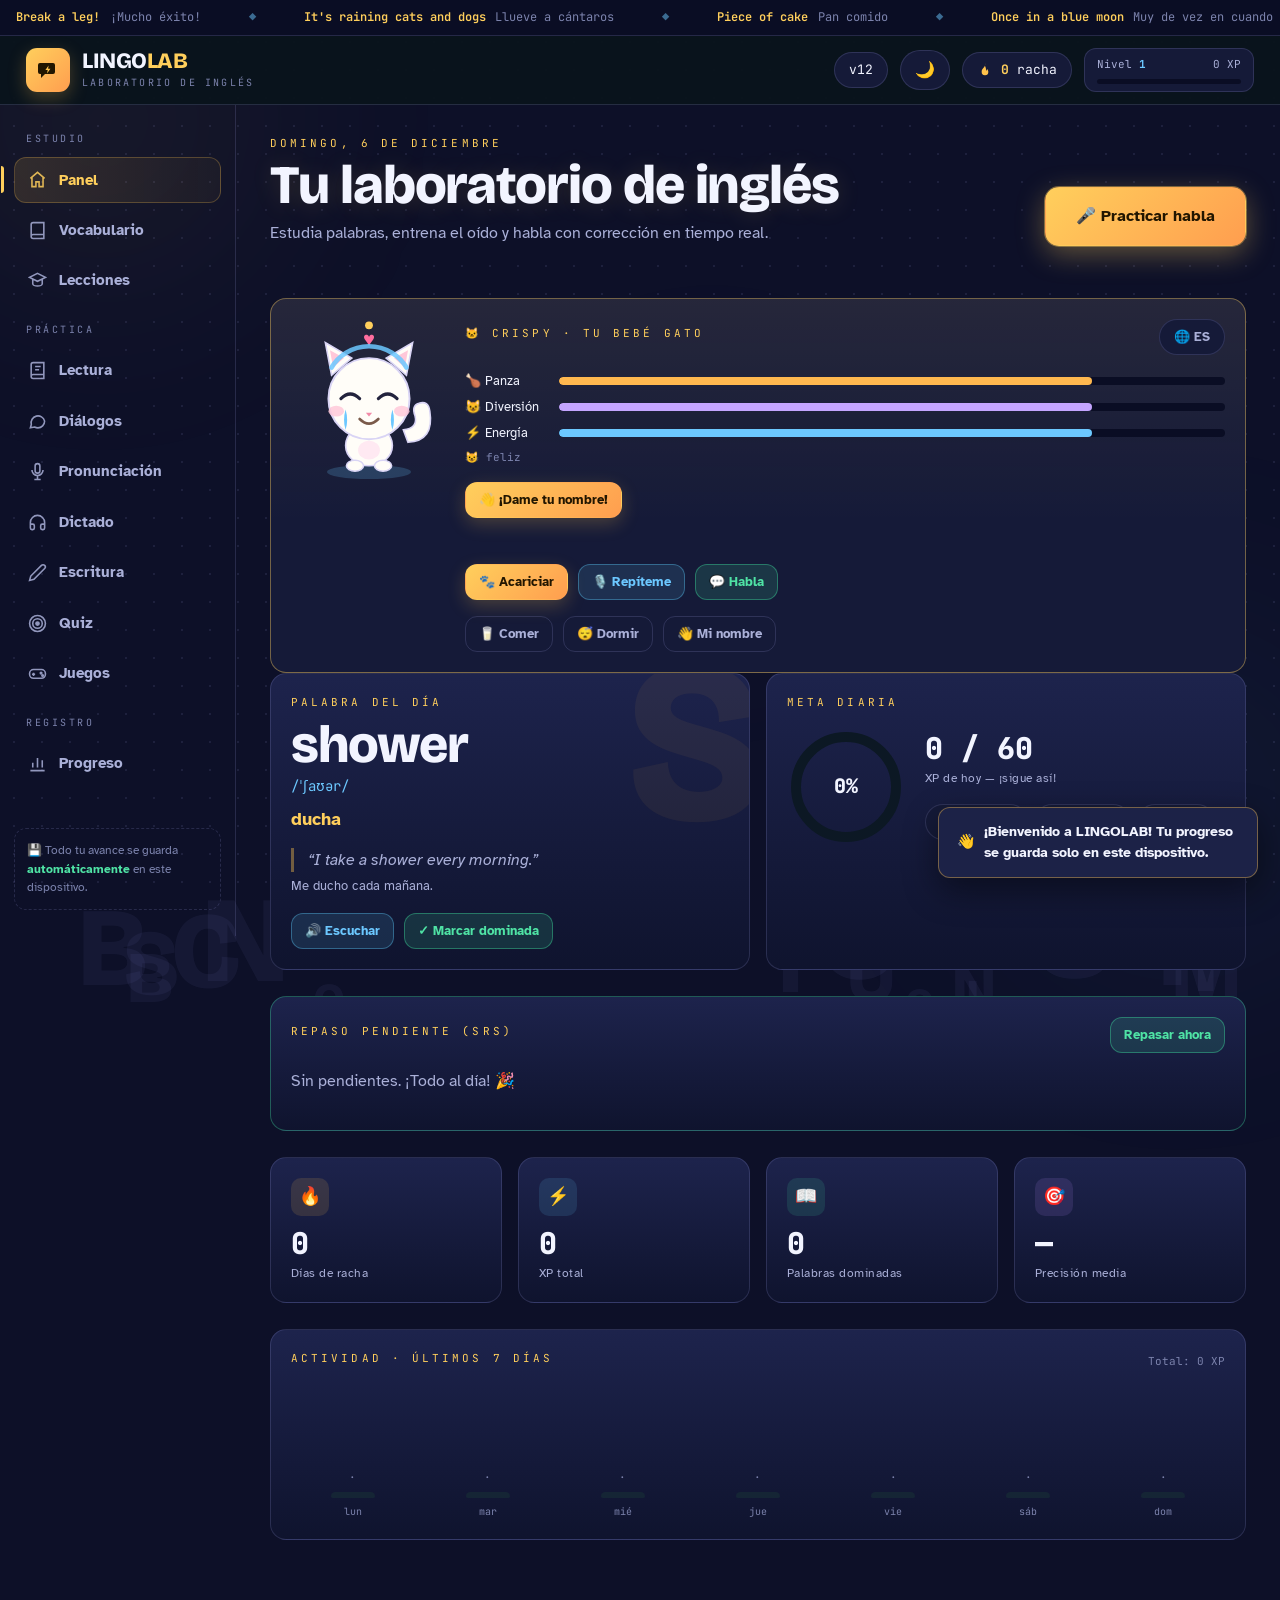
==== commit 6076c704: "v12: filtro de sonido medido, Reintentar, voz de Crispy, scroll y limpieza Filtro de ruido - El filt" ====
--- a/dist-hermana/lingolab.html
+++ b/dist-hermana/lingolab.html
@@ -7,9 +7,9 @@
 <link rel="preconnect" href="https://fonts.googleapis.com">
 <link rel="preconnect" href="https://fonts.gstatic.com" crossorigin>
 <link href="https://fonts.googleapis.com/css2?family=Bricolage+Grotesque:opsz,wght@12..96,400;12..96,600;12..96,800&family=Atkinson+Hyperlegible:ital,wght@0,400;0,700;1,400&family=JetBrains+Mono:wght@400;600;800&display=swap" rel="stylesheet">
-<style>:root{--bg:#0d1028;--bg2:#12173a;--panel:#151a38;--panel2:#1c2247;--line:rgba(178,178,255,.16);--ink:#f2f4ff;--mut:#aab0d8;--dim:#7c83ad;--amber:#ffcf5c;--amber2:#ff9e4f;--mint:#4fe3a5;--coral:#ff7d7d;--sky:#6cc8ff;--lilac:#c4a5ff;--disp:"Bricolage Grotesque",sans-serif;--body:"Atkinson Hyperlegible",sans-serif;--mono:"JetBrains Mono",monospace;--r-lg:16px;--r-md:12px;--r-sm:8px;}*{margin:0;padding:0;box-sizing:border-box}html{scroll-behavior:smooth}body{background:var(--bg);color:var(--ink);font-family:var(--body);font-size:16px;line-height:1.55;overflow-x:hidden}button{font:inherit;color:inherit;background:none;border:none;cursor:pointer}input,textarea,select{font:inherit;color:var(--ink)}::selection{background:rgba(255,194,75,.35)}::-webkit-scrollbar{width:10px;height:10px}::-webkit-scrollbar-thumb{background:#22384d;border-radius:6px}::-webkit-scrollbar-track{background:transparent}:focus-visible{outline:2px solid var(--amber);outline-offset:2px;border-radius:4px}.bg-grid{position:fixed;inset:0;z-index:-3;background-image:radial-gradient(rgba(178,178,255,.10) 1px,transparent 1.4px);background-size:28px 28px}.glow{position:fixed;border-radius:50%;filter:blur(110px);z-index:-2;pointer-events:none;opacity:.55}.glow.a{width:560px;height:560px;left:-180px;top:-160px;background:radial-gradient(circle,rgba(255,207,92,.15),transparent 65%)}.glow.b{width:640px;height:640px;right:-220px;bottom:-220px;background:radial-gradient(circle,rgba(108,200,255,.12),transparent 65%)}.glow.c{width:400px;height:400px;left:40%;top:35%;background:radial-gradient(circle,rgba(196,165,255,.10),transparent 60%)}#bgLetters span{position:absolute;font-family:var(--disp);font-weight:800;color:#9d9df5;opacity:.06;bottom:-15%;animation:floatUp linear infinite}@keyframes floatUp{from{transform:translateY(0) rotate(-6deg)}to{transform:translateY(-130vh) rotate(10deg)}}.ticker{background:#0b1520;border-bottom:1px solid var(--line);overflow:hidden;height:36px;display:flex;align-items:center;position:relative;z-index:50}.ticker-track{display:flex;gap:0;width:max-content;animation:tick 55s linear infinite;font-family:var(--mono);font-size:12px;color:var(--mut);white-space:nowrap;padding-left:1rem}.ticker-track>span{padding-right:3rem}.ticker:hover .ticker-track{animation-play-state:paused}.ticker-track b{color:var(--amber);font-weight:600}.ticker-track i{color:var(--dim);font-style:normal;margin-left:.6rem}.ticker-track .sep{color:var(--sky);opacity:.5}@keyframes tick{to{transform:translateX(-50%)}}header.top{position:sticky;top:0;z-index:40;background:rgba(10,20,29,.96);border-bottom:1px solid var(--line);display:flex;align-items:center;justify-content:space-between;padding:12px 26px;gap:16px}.brand{display:flex;align-items:center;gap:12px}.brand .mark{width:44px;height:44px;border-radius:11px;background:linear-gradient(135deg,var(--amber),var(--amber2));display:grid;place-items:center;box-shadow:0 6px 18px rgba(255,194,75,.25);transition:transform .25s}.brand:hover .mark{transform:rotate(-6deg) scale(1.06)}.brand h1{font-family:var(--disp);font-weight:800;font-size:22px;letter-spacing:-.02em;line-height:1}.brand h1 em{font-style:normal;color:var(--amber)}.brand small{display:block;font-family:var(--mono);font-size:10px;color:var(--dim);letter-spacing:.22em;text-transform:uppercase;margin-top:3px}.hud{display:flex;align-items:center;gap:12px}.pill{display:flex;align-items:center;gap:8px;background:var(--panel);border:1px solid var(--line);border-radius:999px;padding:7px 14px;font-family:var(--mono);font-size:13px}.pill svg{flex-shrink:0}.pill.streak b{color:var(--amber)}.lvlbox{min-width:170px;background:var(--panel);border:1px solid var(--line);border-radius:12px;padding:7px 12px}.lvlbox .t{display:flex;justify-content:space-between;font-family:var(--mono);font-size:11px;color:var(--mut)}.lvlbox .t b{color:var(--sky)}.lvl-track{height:5px;background:#0c1824;border-radius:99px;margin-top:6px;overflow:hidden}.lvl-track i{display:block;height:100%;background:linear-gradient(90deg,var(--sky),var(--mint));border-radius:99px;transition:width .6s cubic-bezier(.2,.8,.3,1)}.shell{display:grid;grid-template-columns:236px 1fr;max-width:1440px;margin:0 auto;min-height:calc(100vh - 100px)}nav.side{padding:26px 14px;border-right:1px solid var(--line);position:sticky;top:69px;height:calc(100vh - 69px);display:flex;flex-direction:column;gap:4px}nav.side .nav-label{font-family:var(--mono);font-size:10px;letter-spacing:.25em;color:var(--dim);text-transform:uppercase;padding:0 12px;margin:14px 0 6px}nav.side .nav-label:first-child{margin-top:0}.nav-btn{display:flex;align-items:center;gap:12px;padding:11px 13px;border-radius:var(--r-md);color:var(--mut);font-weight:700;font-size:14.5px;border:1px solid transparent;transition:all .2s;position:relative;text-align:left;width:100%}.nav-btn svg{flex-shrink:0;opacity:.85}.nav-btn:hover{background:rgba(91,201,245,.07);color:var(--ink);transform:translateX(3px)}.nav-btn.active{background:linear-gradient(90deg,rgba(255,194,75,.13),rgba(255,194,75,.04));color:var(--amber);border-color:rgba(255,194,75,.25)}.nav-btn.active::before{content:"";position:absolute;left:-14px;top:20%;bottom:20%;width:3px;background:var(--amber);border-radius:0 4px 4px 0}.side-foot{margin-top:auto;padding:12px;border:1px dashed var(--line);border-radius:var(--r-md);font-size:12px;color:var(--dim)}.side-foot b{color:var(--mint)}main{padding:30px 34px 70px;max-width:1120px;width:100%}.view{animation:viewIn .45s cubic-bezier(.2,.8,.3,1)}@keyframes viewIn{from{opacity:0;transform:translateY(14px)}to{opacity:1;transform:none}}.view-head{margin-bottom:26px;display:flex;justify-content:space-between;align-items:flex-end;gap:20px;flex-wrap:wrap}.eyebrow{font-family:var(--mono);font-size:11px;letter-spacing:.28em;text-transform:uppercase;color:var(--amber);display:block;margin-bottom:6px}.view-head h2{font-family:var(--disp);font-weight:800;font-size:clamp(28px,4vw,40px);letter-spacing:-.02em;line-height:1.05}.view-head .sub{color:var(--mut);margin-top:6px;max-width:560px}.card{background:linear-gradient(180deg,#13233480,#0f1c2a80),var(--panel);border:1px solid var(--line);border-radius:var(--r-lg);padding:20px;position:relative;transition:transform .25s,border-color .25s,box-shadow .25s}.card.lift:hover{transform:translateY(-4px);border-color:rgba(255,194,75,.35);box-shadow:0 14px 34px rgba(0,0,0,.35)}.grid{display:grid;gap:16px}.g2{grid-template-columns:repeat(2,1fr)}.g3{grid-template-columns:repeat(3,1fr)}.g4{grid-template-columns:repeat(4,1fr)}.row{display:flex;gap:10px;flex-wrap:wrap;align-items:center}.mg-t{margin-top:16px}.mg-t2{margin-top:26px}.mono{font-family:var(--mono)}.dim{color:var(--dim)}.mut{color:var(--mut)}.stat-n{font-family:var(--mono);font-weight:800;font-size:30px;line-height:1}.stat-l{font-size:12px;color:var(--mut);margin-top:6px;letter-spacing:.04em}.icon-tile{width:38px;height:38px;border-radius:10px;display:grid;place-items:center;font-size:18px;margin-bottom:12px}.btn{display:inline-flex;align-items:center;gap:8px;padding:11px 20px;border-radius:var(--r-md);font-weight:700;font-size:14.5px;border:1px solid transparent;transition:all .18s;white-space:nowrap}.btn:active{transform:scale(.96)}.btn.amber{background:linear-gradient(135deg,var(--amber),var(--amber2));color:#221600;box-shadow:0 6px 18px rgba(255,194,75,.22)}.btn.amber:hover{transform:translateY(-2px);box-shadow:0 10px 26px rgba(255,194,75,.32)}.btn.mint{background:rgba(63,223,159,.14);color:var(--mint);border-color:rgba(63,223,159,.4)}.btn.mint:hover{background:rgba(63,223,159,.24);transform:translateY(-2px)}.btn.sky{background:rgba(91,201,245,.13);color:var(--sky);border-color:rgba(91,201,245,.38)}.btn.sky:hover{background:rgba(91,201,245,.23);transform:translateY(-2px)}.btn.coral{background:rgba(255,110,110,.12);color:var(--coral);border-color:rgba(255,110,110,.35)}.btn.coral:hover{background:rgba(255,110,110,.22)}.btn.ghost{border-color:var(--line);color:var(--mut)}.btn.ghost:hover{color:var(--ink);border-color:#3a5a78;transform:translateY(-2px)}.btn.sm{padding:7px 13px;font-size:13px}.btn.big{padding:16px 30px;font-size:16px;border-radius:14px}.btn.say{padding:6px 9px;border-radius:9px}.btn[disabled]{opacity:.45;pointer-events:none}.chip{display:inline-flex;align-items:center;gap:7px;padding:7px 14px;border-radius:999px;border:1px solid var(--line);background:var(--panel);font-size:13px;font-weight:700;color:var(--mut);transition:all .18s}.chip:hover{color:var(--ink);transform:translateY(-2px);border-color:#3a5a78}.chip.active{background:rgba(255,194,75,.15);border-color:var(--amber);color:var(--amber)}.chips{display:flex;gap:8px;flex-wrap:wrap}input.txt,textarea.txt,select.sel{width:100%;background:#0c1824;border:1px solid var(--line);border-radius:var(--r-md);padding:13px 16px;color:var(--ink);transition:border-color .2s}input.txt:focus,textarea.txt:focus,select.sel:focus{border-color:var(--sky);outline:none}input.range{-webkit-appearance:none;appearance:none;width:100%;height:6px;background:#0c1824;border-radius:99px;outline:none}input.range::-webkit-slider-thumb{-webkit-appearance:none;width:18px;height:18px;border-radius:50%;background:var(--amber);cursor:pointer;box-shadow:0 0 0 4px rgba(255,194,75,.18)}.tag{font-family:var(--mono);font-size:10px;letter-spacing:.14em;text-transform:uppercase;padding:4px 9px;border-radius:6px;font-weight:600}.bar-track{height:7px;background:#0c1824;border-radius:99px;overflow:hidden}.bar-track i{display:block;height:100%;border-radius:99px;transition:width .8s cubic-bezier(.2,.8,.3,1)}.wotd{overflow:hidden}.wotd .ghost-letter{position:absolute;right:-14px;top:-46px;font-family:var(--disp);font-weight:800;font-size:230px;color:rgba(255,194,75,.06);line-height:1;pointer-events:none;user-select:none}.wotd .word{font-family:var(--disp);font-weight:800;font-size:clamp(34px,5vw,52px);letter-spacing:-.02em;line-height:1.05}.wotd .ipa{font-family:var(--mono);color:var(--sky);font-size:14px;margin-top:4px}.wotd .es{color:var(--amber);font-weight:700;margin-top:8px;font-size:18px}.wotd .ex{margin-top:14px;padding-left:14px;border-left:3px solid rgba(255,194,75,.4);color:var(--mut);font-style:italic}.goal-wrap{display:flex;align-items:center;gap:20px}.ring{position:relative;width:118px;height:118px;flex-shrink:0}.ring svg{transform:rotate(-90deg)}.ring .num{position:absolute;inset:0;display:grid;place-items:center;font-family:var(--mono);font-weight:800;font-size:20px}.wcard .w-top{display:flex;justify-content:space-between;align-items:flex-start;gap:8px}.wcard .w-en{font-family:var(--disp);font-weight:800;font-size:21px;letter-spacing:-.01em}.wcard .w-ipa{font-family:var(--mono);font-size:12px;color:var(--sky);margin:3px 0 6px}.wcard .w-es{color:var(--amber);font-weight:700;font-size:15px}.wcard .w-ex{font-size:13px;color:var(--mut);margin-top:10px;padding-top:10px;border-top:1px dashed var(--line)}.wcard .w-foot{display:flex;justify-content:space-between;align-items:center;margin-top:12px}.st{font-family:var(--mono);font-size:10px;letter-spacing:.12em;text-transform:uppercase;padding:4px 9px;border-radius:6px}.st.new{background:rgba(108,130,153,.15);color:var(--dim)}.st.learning{background:rgba(255,194,75,.15);color:var(--amber)}.st.known{background:rgba(63,223,159,.15);color:var(--mint)}.overlay{position:fixed;inset:0;background:rgba(5,10,16,.82);z-index:100;display:grid;place-items:center;padding:20px;animation:fadeIn .25s}.overlay[hidden]{display:none!important}@keyframes fadeIn{from{opacity:0}}.fc-box{width:min(520px,100%)}.flash{perspective:1200px;height:330px;cursor:pointer}.flash-in{position:relative;width:100%;height:100%;transform-style:preserve-3d;transition:transform .55s cubic-bezier(.3,.9,.3,1)}.flash.flip .flash-in{transform:rotateY(180deg)}.fc-face{position:absolute;inset:0;backface-visibility:hidden;border-radius:var(--r-lg);border:1px solid var(--line);padding:28px;display:flex;flex-direction:column;justify-content:center;align-items:center;text-align:center;gap:8px}.fc-face.front{background:linear-gradient(160deg,#17293d,#0f1c2a)}.fc-face.back{background:linear-gradient(160deg,#1d2a17,#101c12);border-color:rgba(63,223,159,.3);transform:rotateY(180deg)}.fc-face .big{font-family:var(--disp);font-weight:800;font-size:38px;line-height:1.1}.hintflip{font-family:var(--mono);font-size:11px;color:var(--dim);position:absolute;bottom:14px;letter-spacing:.14em;text-transform:uppercase}.lv-path{position:relative}.lv-card{cursor:pointer}.lv-card .lv-dot{width:44px;height:44px;border-radius:12px;display:grid;place-items:center;font-family:var(--disp);font-weight:800;font-size:15px;color:#0a141d;flex-shrink:0}.lp-en{font-family:var(--disp);font-weight:700;font-size:clamp(22px,3.4vw,32px);line-height:1.25;margin:22px 0 8px;letter-spacing:-.01em}.lp-es{color:var(--amber);font-size:17px}.lp-track{flex:1;height:7px;background:#0c1824;border-radius:99px;overflow:hidden;min-width:80px}.lp-track i{display:block;height:100%;background:linear-gradient(90deg,var(--amber),var(--mint));transition:width .4s}.mic-wrap{display:flex;flex-direction:column;align-items:center;gap:14px;padding:14px 0}.mic-btn{width:96px;height:96px;border-radius:50%;background:linear-gradient(135deg,var(--coral),#e04e4e);display:grid;place-items:center;box-shadow:0 10px 30px rgba(255,110,110,.3);transition:transform .2s;position:relative}.mic-btn:hover{transform:scale(1.07)}.mic-btn.recording{animation:pulseRing 1.2s ease-out infinite}@keyframes pulseRing{0%{box-shadow:0 0 0 0 rgba(255,110,110,.5)}100%{box-shadow:0 0 0 26px rgba(255,110,110,0)}}.eq{display:flex;gap:5px;height:34px;align-items:flex-end}.eq i{width:6px;background:var(--sky);border-radius:4px;height:6px;transition:height .2s}.eq.on i{animation:eqJump .7s ease-in-out infinite alternate}.eq i:nth-child(2){animation-delay:.12s}.eq i:nth-child(3){animation-delay:.24s}.eq i:nth-child(4){animation-delay:.06s}.eq i:nth-child(5){animation-delay:.3s}.eq i:nth-child(6){animation-delay:.18s}.eq i:nth-child(7){animation-delay:.02s}@keyframes eqJump{from{height:6px}to{height:32px}}.phrase-big{font-family:var(--disp);font-weight:700;font-size:clamp(22px,3.4vw,33px);text-align:center;line-height:1.25;letter-spacing:-.01em}.chipw{display:inline-block;padding:6px 12px;margin:4px;border-radius:9px;font-weight:700;font-size:15px;cursor:pointer;transition:transform .15s}.chipw:hover{transform:translateY(-2px) scale(1.04)}.chipw.ok{background:rgba(63,223,159,.16);color:var(--mint);border:1px solid rgba(63,223,159,.4)}.chipw.near{background:rgba(255,194,75,.16);color:var(--amber);border:1px solid rgba(255,194,75,.4)}.chipw.bad{background:rgba(255,110,110,.16);color:var(--coral);border:1px solid rgba(255,110,110,.4)}.chipw.miss{background:rgba(108,130,153,.12);color:var(--dim);border:1px dashed rgba(108,130,153,.4);text-decoration:line-through}.score-ring{position:relative;width:130px;height:130px;flex-shrink:0}.score-ring svg{transform:rotate(-90deg)}.score-ring .num{position:absolute;inset:0;display:grid;place-items:center;font-family:var(--mono);font-weight:800;font-size:28px}.score-ring .cap{position:absolute;left:0;right:0;bottom:24px;text-align:center;font-family:var(--mono);font-size:9px;letter-spacing:.2em;color:var(--dim);text-transform:uppercase}.story-grid{display:grid;grid-template-columns:repeat(3,1fr);gap:16px}.story-card{cursor:pointer;overflow:hidden}.story-card .cover{height:86px;border-radius:12px;display:flex;align-items:center;justify-content:space-between;padding:14px 16px;margin-bottom:12px;background:linear-gradient(135deg,#1b2f45,#0d1825);border:1px solid var(--line)}.story-card .cover .em{font-size:40px}.story-card h3{font-family:var(--disp);font-weight:800;font-size:18px;line-height:1.2}.story-card .orig{font-family:var(--mono);font-size:11px;color:var(--dim);margin-top:2px}.reader-sent{padding:16px 18px;border:1px solid var(--line);border-radius:var(--r-md);background:#0c1824;margin-top:10px;transition:border-color .2s}.reader-sent.cur{border-color:var(--amber);box-shadow:0 0 0 1px rgba(255,194,75,.35)}.reader-sent.done{border-color:rgba(63,223,159,.45)}.reader-sent .sen-en{font-size:19px;line-height:2;font-weight:700}.reader-sent .sen-es{color:var(--amber);font-size:15px;margin-top:6px}.book{background:linear-gradient(180deg,#101f30,#0c1824);border:1px solid var(--line);border-radius:var(--r-lg);padding:clamp(18px,4vw,38px);margin-top:14px}.book .drop::first-letter{font-family:var(--disp);font-weight:800;font-size:3.1em;float:left;line-height:.9;padding-right:8px;color:var(--amber)}.bk{font-family:Georgia,"Times New Roman",serif;font-size:clamp(18px,2.4vw,21px);line-height:2.05;text-align:justify;margin:0 0 1.1em}.ph{border-radius:6px;padding:2px 3px;cursor:pointer;transition:background .25s;border-bottom:2px solid transparent}.ph:hover{background:rgba(91,201,245,.14)}.ph.cur{background:rgba(255,194,75,.14);border-bottom-color:var(--amber)}.ph.ok{background:rgba(63,223,159,.10)}.ph.low{background:rgba(255,110,110,.10)}.ph .pill{display:inline-block;font-family:var(--mono);font-size:10px;font-weight:700;border-radius:99px;padding:1px 8px;margin-left:6px;vertical-align:2px}.pill.good{background:rgba(63,223,159,.18);color:var(--mint)}.pill.mid{background:rgba(255,194,75,.18);color:var(--amber)}.pill.bad{background:rgba(255,110,110,.18);color:var(--coral)}.ph .rep{display:inline-block;font-size:12px;opacity:.55;margin-left:4px;cursor:pointer}.ph .rep:hover{opacity:1;transform:scale(1.15)}.ph-es{display:block;font-family:var(--body);font-size:14.5px;color:var(--amber);text-align:left;margin-top:2px}.live-dot{display:inline-block;width:9px;height:9px;border-radius:50%;background:var(--coral);margin-right:7px;animation:blink 1.1s infinite}@keyframes blink{50%{opacity:.25}}#rdLast{display:flex;gap:8px;flex-wrap:wrap;margin-top:10px;min-height:26px}#rdLast .ln{font-family:var(--mono);font-size:11px;padding:3px 10px;border-radius:99px;border:1px solid var(--line);color:var(--mut)}.chat{display:flex;flex-direction:column;gap:10px;margin-top:14px}.msg{max-width:82%;padding:12px 16px;border-radius:16px;line-height:1.9;font-size:17px;cursor:pointer;transition:all .2s;border:1px solid var(--line);position:relative}.msg.a{align-self:flex-start;background:#13253a;border-bottom-left-radius:5px}.msg.b{align-self:flex-end;background:#17301f;border-color:rgba(63,223,159,.3);border-bottom-right-radius:5px}.msg.cur{border-color:var(--amber);box-shadow:0 0 0 1px rgba(255,194,75,.4)}.msg.done{opacity:.92}.msg .who{display:flex;align-items:center;gap:7px;font-family:var(--mono);font-size:10.5px;letter-spacing:.1em;color:var(--dim);margin-bottom:5px;text-transform:uppercase}.msg .who .av{font-size:17px}.msg.b .who{color:var(--mint)}.msg .dg-es{color:var(--amber);font-size:14px;margin-top:5px;line-height:1.5}.msg .dg-words span.rw{display:inline;padding:1px 2px;border-radius:5px;cursor:pointer}.msg .dg-words span.rw:hover{background:rgba(91,201,245,.2)}.msg .acts{position:absolute;top:8px;right:10px;display:flex;gap:4px;opacity:.55}.msg .acts:hover{opacity:1}.msg .acts button{font-size:12px;padding:2px 6px;border-radius:7px;border:1px solid var(--line);background:#0c1824}#dgLast{display:flex;gap:8px;flex-wrap:wrap;margin-top:10px;min-height:26px}#dgLast .ln{font-family:var(--mono);font-size:11px;padding:3px 10px;border-radius:99px;border:1px solid var(--line);color:var(--mut)}.dg-story{background:linear-gradient(180deg,#101f30,#0c1824);border:1px solid var(--line);border-radius:var(--r-lg);padding:clamp(16px,3vw,28px);margin-top:14px;font-family:Georgia,serif;font-size:17px;line-height:1.9;font-style:italic;color:var(--mut)}.dg-story b{color:var(--amber);font-style:normal}.rw{display:inline-block;padding:2px 4px;margin:1px;border-radius:7px;cursor:pointer;transition:all .15s;border-bottom:2px solid transparent}.rw:hover{background:rgba(91,201,245,.15);transform:translateY(-1px)}.rw.ok{background:rgba(63,223,159,.16);color:var(--mint);border-bottom-color:var(--mint)}.rw.bad{background:rgba(255,110,110,.13);color:var(--coral)}.rw.looked{outline:1px dashed rgba(91,201,245,.6)}#wordTip{position:fixed;z-index:400;background:#0d1826f2;border:1px solid rgba(91,201,245,.35);border-radius:9px;padding:5px 10px;box-shadow:0 10px 26px rgba(0,0,0,.5);max-width:190px;font-size:12px;line-height:1.35}#wordTip .wt-en{font-weight:800;font-size:13px;display:inline}#wordTip .wt-es{color:var(--amber);font-weight:700;display:inline;margin-left:6px}#wordTip .row{margin-top:4px!important;gap:4px!important}#wordTip .btn{padding:2px 8px!important;font-size:11px!important}#wordTip[hidden]{display:none!important}#wordTip .wt-en{font-weight:800;font-size:16px}#wordTip .wt-es{color:var(--amber);font-weight:700}.page-dots{display:flex;gap:6px;flex-wrap:wrap}.page-dots i{width:26px;height:8px;border-radius:99px;background:#152535}.page-dots i.done{background:var(--mint)}.page-dots i.cur{background:var(--amber)}@media(max-width:1080px){.story-grid{grid-template-columns:repeat(2,1fr)}}@media(max-width:640px){.story-grid{grid-template-columns:1fr}}.q-opt{display:block;width:100%;text-align:left;padding:15px 18px;border:1px solid var(--line);border-radius:var(--r-md);background:var(--panel);font-size:16px;font-weight:700;margin-top:10px;transition:all .18s}.q-opt:hover{border-color:var(--sky);transform:translateX(5px)}.q-opt.good{background:rgba(63,223,159,.15);border-color:var(--mint);color:var(--mint)}.q-opt.wrong{background:rgba(255,110,110,.14);border-color:var(--coral);color:var(--coral);animation:shake .35s}@keyframes shake{25%{transform:translateX(-6px)}75%{transform:translateX(6px)}}.q-timer{height:8px;background:#0c1824;border-radius:99px;overflow:hidden;margin:14px 0 22px}.q-timer i{display:block;height:100%;background:linear-gradient(90deg,var(--mint),var(--amber));transition:width .1s linear}.q-prompt{font-family:var(--disp);font-weight:800;font-size:clamp(28px,4vw,42px);letter-spacing:-.02em;margin-top:8px}.ach{display:flex;gap:14px;align-items:center}.ach .ic{width:48px;height:48px;border-radius:12px;display:grid;place-items:center;font-size:23px;flex-shrink:0;background:rgba(255,194,75,.12);border:1px solid rgba(255,194,75,.25)}.ach.locked{opacity:.4;filter:grayscale(.9)}.ach .nm{font-weight:700;font-size:15px}.ach .ds{font-size:12.5px;color:var(--mut)}#toasts{position:fixed;bottom:22px;right:22px;z-index:300;display:flex;flex-direction:column;gap:10px}.toast{background:var(--panel2);border:1px solid rgba(255,194,75,.4);border-radius:var(--r-md);padding:13px 18px;font-size:14px;font-weight:700;box-shadow:0 12px 34px rgba(0,0,0,.45);display:flex;gap:10px;align-items:center;animation:toastIn .35s cubic-bezier(.2,.9,.3,1.3);max-width:320px}@keyframes toastIn{from{opacity:0;transform:translateX(40px)}}.toast.out{opacity:0;transform:translateX(40px);transition:all .35s}#floatLayer{position:fixed;inset:0;pointer-events:none;z-index:290}.xp-float{position:absolute;font-family:var(--mono);font-weight:800;color:var(--amber);font-size:17px;animation:floatXP 1.4s ease-out forwards;text-shadow:0 2px 10px rgba(0,0,0,.5)}@keyframes floatXP{from{opacity:0;transform:translateY(8px)}20%{opacity:1}to{opacity:0;transform:translateY(-60px)}}#confetti{position:fixed;inset:0;pointer-events:none;z-index:280}@media(max-width:1080px){.g4{grid-template-columns:repeat(2,1fr)}.g3{grid-template-columns:repeat(2,1fr)}}@media(max-width:980px){.shell{grid-template-columns:1fr}nav.side{position:fixed;bottom:0;left:0;right:0;top:auto;height:auto;flex-direction:row;overflow-x:auto;padding:8px 10px;background:rgba(10,20,29,.98);border-right:none;border-top:1px solid var(--line);z-index:60;gap:2px}nav.side .nav-label,.side-foot{display:none}.nav-btn{flex-direction:column;gap:4px;font-size:10.5px;padding:8px 11px;min-width:70px;justify-content:center}.nav-btn.active::before{left:15%;right:15%;top:auto;bottom:-8px;width:auto;height:3px;border-radius:4px 4px 0 0}main{padding:22px 18px 120px}.hud .pill.streak span.lbl{display:none}}@media(max-width:640px){.g2,.g3,.g4{grid-template-columns:1fr}.lvlbox{min-width:130px}.view-head{align-items:flex-start}}</style>
+<style>:root{--bg:#0d1028;--bg2:#12173a;--panel:#151a38;--panel2:#1c2247;--line:rgba(178,178,255,.16);--ink:#f2f4ff;--mut:#aab0d8;--dim:#7c83ad;--amber:#ffcf5c;--amber2:#ff9e4f;--mint:#4fe3a5;--coral:#ff7d7d;--sky:#6cc8ff;--lilac:#c4a5ff;--disp:"Bricolage Grotesque",sans-serif;--body:"Atkinson Hyperlegible",sans-serif;--mono:"JetBrains Mono",monospace;--r-lg:16px;--r-md:12px;--r-sm:8px;}*{margin:0;padding:0;box-sizing:border-box}html{scroll-behavior:smooth}body{background:var(--bg);color:var(--ink);font-family:var(--body);font-size:16px;line-height:1.55;overflow-x:hidden}button{font:inherit;color:inherit;background:none;border:none;cursor:pointer}input,textarea,select{font:inherit;color:var(--ink)}::selection{background:rgba(255,194,75,.35)}::-webkit-scrollbar{width:10px;height:10px}::-webkit-scrollbar-thumb{background:#22384d;border-radius:6px}::-webkit-scrollbar-track{background:transparent}:focus-visible{outline:2px solid var(--amber);outline-offset:2px;border-radius:4px}.bg-grid{position:fixed;inset:0;z-index:-3;background-image:radial-gradient(rgba(178,178,255,.10) 1px,transparent 1.4px);background-size:28px 28px}.glow{position:fixed;border-radius:50%;filter:blur(110px);z-index:-2;pointer-events:none;opacity:.55}.glow.a{width:560px;height:560px;left:-180px;top:-160px;background:radial-gradient(circle,rgba(255,207,92,.15),transparent 65%)}.glow.b{width:640px;height:640px;right:-220px;bottom:-220px;background:radial-gradient(circle,rgba(108,200,255,.12),transparent 65%)}.glow.c{width:400px;height:400px;left:40%;top:35%;background:radial-gradient(circle,rgba(196,165,255,.10),transparent 60%)}#bgLetters span{position:absolute;font-family:var(--disp);font-weight:800;color:#9d9df5;opacity:.06;bottom:-15%;animation:floatUp linear infinite}@keyframes floatUp{from{transform:translateY(0) rotate(-6deg)}to{transform:translateY(-130vh) rotate(10deg)}}.ticker{background:#0b1520;border-bottom:1px solid var(--line);overflow:hidden;height:36px;display:flex;align-items:center;position:relative;z-index:50}.ticker-track{display:flex;gap:0;width:max-content;animation:tick 55s linear infinite;font-family:var(--mono);font-size:12px;color:var(--mut);white-space:nowrap;padding-left:1rem}.ticker-track>span{padding-right:3rem}.ticker:hover .ticker-track{animation-play-state:paused}.ticker-track b{color:var(--amber);font-weight:600}.ticker-track i{color:var(--dim);font-style:normal;margin-left:.6rem}.ticker-track .sep{color:var(--sky);opacity:.5}@keyframes tick{to{transform:translateX(-50%)}}header.top{position:sticky;top:0;z-index:40;background:rgba(10,20,29,.96);border-bottom:1px solid var(--line);display:flex;align-items:center;justify-content:space-between;padding:12px 26px;gap:16px}.brand{display:flex;align-items:center;gap:12px}.brand .mark{width:44px;height:44px;border-radius:11px;background:linear-gradient(135deg,var(--amber),var(--amber2));display:grid;place-items:center;box-shadow:0 6px 18px rgba(255,194,75,.25);transition:transform .25s}.brand:hover .mark{transform:rotate(-6deg) scale(1.06)}.brand h1{font-family:var(--disp);font-weight:800;font-size:22px;letter-spacing:-.02em;line-height:1}.brand h1 em{font-style:normal;color:var(--amber)}.brand small{display:block;font-family:var(--mono);font-size:10px;color:var(--dim);letter-spacing:.22em;text-transform:uppercase;margin-top:3px}.hud{display:flex;align-items:center;gap:12px}.pill{display:flex;align-items:center;gap:8px;background:var(--panel);border:1px solid var(--line);border-radius:999px;padding:7px 14px;font-family:var(--mono);font-size:13px}.pill svg{flex-shrink:0}.pill.streak b{color:var(--amber)}.lvlbox{min-width:170px;background:var(--panel);border:1px solid var(--line);border-radius:12px;padding:7px 12px}.lvlbox .t{display:flex;justify-content:space-between;font-family:var(--mono);font-size:11px;color:var(--mut)}.lvlbox .t b{color:var(--sky)}.lvl-track{height:5px;background:#0c1824;border-radius:99px;margin-top:6px;overflow:hidden}.lvl-track i{display:block;height:100%;background:linear-gradient(90deg,var(--sky),var(--mint));border-radius:99px;transition:width .6s cubic-bezier(.2,.8,.3,1)}.shell{display:grid;grid-template-columns:236px 1fr;max-width:1440px;margin:0 auto;min-height:calc(100vh - 100px)}nav.side{padding:26px 14px;border-right:1px solid var(--line);position:sticky;top:69px;height:calc(100vh - 69px);display:flex;flex-direction:column;gap:4px}nav.side .nav-label{font-family:var(--mono);font-size:10px;letter-spacing:.25em;color:var(--dim);text-transform:uppercase;padding:0 12px;margin:14px 0 6px}nav.side .nav-label:first-child{margin-top:0}.nav-btn{display:flex;align-items:center;gap:12px;padding:11px 13px;border-radius:var(--r-md);color:var(--mut);font-weight:700;font-size:14.5px;border:1px solid transparent;transition:all .2s;position:relative;text-align:left;width:100%}.nav-btn svg{flex-shrink:0;opacity:.85}.nav-btn:hover{background:rgba(91,201,245,.07);color:var(--ink);transform:translateX(3px)}.nav-btn.active{background:linear-gradient(90deg,rgba(255,194,75,.13),rgba(255,194,75,.04));color:var(--amber);border-color:rgba(255,194,75,.25)}.nav-btn.active::before{content:"";position:absolute;left:-14px;top:20%;bottom:20%;width:3px;background:var(--amber);border-radius:0 4px 4px 0}.side-foot{margin-top:auto;padding:12px;border:1px dashed var(--line);border-radius:var(--r-md);font-size:12px;color:var(--dim)}.side-foot b{color:var(--mint)}main{padding:30px 34px 70px;max-width:1120px;width:100%}.view{animation:viewIn .45s cubic-bezier(.2,.8,.3,1)}@keyframes viewIn{from{opacity:0}to{opacity:1}}.view-head{margin-bottom:26px;display:flex;justify-content:space-between;align-items:flex-end;gap:20px;flex-wrap:wrap}.eyebrow{font-family:var(--mono);font-size:11px;letter-spacing:.28em;text-transform:uppercase;color:var(--amber);display:block;margin-bottom:6px}.view-head h2{font-family:var(--disp);font-weight:800;font-size:clamp(28px,4vw,40px);letter-spacing:-.02em;line-height:1.05}.view-head .sub{color:var(--mut);margin-top:6px;max-width:560px}.card{background:linear-gradient(180deg,#13233480,#0f1c2a80),var(--panel);border:1px solid var(--line);border-radius:var(--r-lg);padding:20px;position:relative;transition:transform .25s,border-color .25s,box-shadow .25s}.card.lift:hover{transform:translateY(-4px);border-color:rgba(255,194,75,.35);box-shadow:0 14px 34px rgba(0,0,0,.35)}.grid{display:grid;gap:16px}.g2{grid-template-columns:repeat(2,1fr)}.g3{grid-template-columns:repeat(3,1fr)}.g4{grid-template-columns:repeat(4,1fr)}.row{display:flex;gap:10px;flex-wrap:wrap;align-items:center}.mg-t{margin-top:16px}.mg-t2{margin-top:26px}.mono{font-family:var(--mono)}.dim{color:var(--dim)}.mut{color:var(--mut)}.stat-n{font-family:var(--mono);font-weight:800;font-size:30px;line-height:1}.stat-l{font-size:12px;color:var(--mut);margin-top:6px;letter-spacing:.04em}.icon-tile{width:38px;height:38px;border-radius:10px;display:grid;place-items:center;font-size:18px;margin-bottom:12px}.btn{display:inline-flex;align-items:center;gap:8px;padding:11px 20px;border-radius:var(--r-md);font-weight:700;font-size:14.5px;border:1px solid transparent;transition:all .18s;white-space:nowrap}.btn:active{transform:scale(.96)}.btn.amber{background:linear-gradient(135deg,var(--amber),var(--amber2));color:#221600;box-shadow:0 6px 18px rgba(255,194,75,.22)}.btn.amber:hover{transform:translateY(-2px);box-shadow:0 10px 26px rgba(255,194,75,.32)}.btn.mint{background:rgba(63,223,159,.14);color:var(--mint);border-color:rgba(63,223,159,.4)}.btn.mint:hover{background:rgba(63,223,159,.24);transform:translateY(-2px)}.btn.sky{background:rgba(91,201,245,.13);color:var(--sky);border-color:rgba(91,201,245,.38)}.btn.sky:hover{background:rgba(91,201,245,.23);transform:translateY(-2px)}.btn.coral{background:rgba(255,110,110,.12);color:var(--coral);border-color:rgba(255,110,110,.35)}.btn.coral:hover{background:rgba(255,110,110,.22)}.btn.ghost{border-color:var(--line);color:var(--mut)}.btn.ghost:hover{color:var(--ink);border-color:#3a5a78;transform:translateY(-2px)}.btn.sm{padding:7px 13px;font-size:13px}.btn.big{padding:16px 30px;font-size:16px;border-radius:14px}.btn.say{padding:6px 9px;border-radius:9px}.btn[disabled]{opacity:.45;pointer-events:none}.chip{display:inline-flex;align-items:center;gap:7px;padding:7px 14px;border-radius:999px;border:1px solid var(--line);background:var(--panel);font-size:13px;font-weight:700;color:var(--mut);transition:all .18s}.chip:hover{color:var(--ink);transform:translateY(-2px);border-color:#3a5a78}.chip.active{background:rgba(255,194,75,.15);border-color:var(--amber);color:var(--amber)}.chips{display:flex;gap:8px;flex-wrap:wrap}input.txt,textarea.txt,select.sel{width:100%;background:#0c1824;border:1px solid var(--line);border-radius:var(--r-md);padding:13px 16px;color:var(--ink);transition:border-color .2s}input.txt:focus,textarea.txt:focus,select.sel:focus{border-color:var(--sky);outline:none}input.range{-webkit-appearance:none;appearance:none;width:100%;height:6px;background:#0c1824;border-radius:99px;outline:none}input.range::-webkit-slider-thumb{-webkit-appearance:none;width:18px;height:18px;border-radius:50%;background:var(--amber);cursor:pointer;box-shadow:0 0 0 4px rgba(255,194,75,.18)}.tag{font-family:var(--mono);font-size:10px;letter-spacing:.14em;text-transform:uppercase;padding:4px 9px;border-radius:6px;font-weight:600}.bar-track{height:7px;background:#0c1824;border-radius:99px;overflow:hidden}.bar-track i{display:block;height:100%;border-radius:99px;transition:width .8s cubic-bezier(.2,.8,.3,1)}.wotd{overflow:hidden}.wotd .ghost-letter{position:absolute;right:-14px;top:-46px;font-family:var(--disp);font-weight:800;font-size:230px;color:rgba(255,194,75,.06);line-height:1;pointer-events:none;user-select:none}.wotd .word{font-family:var(--disp);font-weight:800;font-size:clamp(34px,5vw,52px);letter-spacing:-.02em;line-height:1.05}.wotd .ipa{font-family:var(--mono);color:var(--sky);font-size:14px;margin-top:4px}.wotd .es{color:var(--amber);font-weight:700;margin-top:8px;font-size:18px}.wotd .ex{margin-top:14px;padding-left:14px;border-left:3px solid rgba(255,194,75,.4);color:var(--mut);font-style:italic}.goal-wrap{display:flex;align-items:center;gap:20px}.ring{position:relative;width:118px;height:118px;flex-shrink:0}.ring svg{transform:rotate(-90deg)}.ring .num{position:absolute;inset:0;display:grid;place-items:center;font-family:var(--mono);font-weight:800;font-size:20px}.wcard .w-top{display:flex;justify-content:space-between;align-items:flex-start;gap:8px}.wcard .w-en{font-family:var(--disp);font-weight:800;font-size:21px;letter-spacing:-.01em}.wcard .w-ipa{font-family:var(--mono);font-size:12px;color:var(--sky);margin:3px 0 6px}.wcard .w-es{color:var(--amber);font-weight:700;font-size:15px}.wcard .w-ex{font-size:13px;color:var(--mut);margin-top:10px;padding-top:10px;border-top:1px dashed var(--line)}.wcard .w-foot{display:flex;justify-content:space-between;align-items:center;margin-top:12px}.st{font-family:var(--mono);font-size:10px;letter-spacing:.12em;text-transform:uppercase;padding:4px 9px;border-radius:6px}.st.new{background:rgba(108,130,153,.15);color:var(--dim)}.st.learning{background:rgba(255,194,75,.15);color:var(--amber)}.st.known{background:rgba(63,223,159,.15);color:var(--mint)}.overlay{position:fixed;inset:0;background:rgba(5,10,16,.82);z-index:100;display:grid;place-items:center;padding:20px;animation:fadeIn .25s}.overlay[hidden]{display:none!important}@keyframes fadeIn{from{opacity:0}}.fc-box{width:min(520px,100%)}.flash{perspective:1200px;height:330px;cursor:pointer}.flash-in{position:relative;width:100%;height:100%;transform-style:preserve-3d;transition:transform .55s cubic-bezier(.3,.9,.3,1)}.flash.flip .flash-in{transform:rotateY(180deg)}.fc-face{position:absolute;inset:0;backface-visibility:hidden;border-radius:var(--r-lg);border:1px solid var(--line);padding:28px;display:flex;flex-direction:column;justify-content:center;align-items:center;text-align:center;gap:8px}.fc-face.front{background:linear-gradient(160deg,#17293d,#0f1c2a)}.fc-face.back{background:linear-gradient(160deg,#1d2a17,#101c12);border-color:rgba(63,223,159,.3);transform:rotateY(180deg)}.fc-face .big{font-family:var(--disp);font-weight:800;font-size:38px;line-height:1.1}.hintflip{font-family:var(--mono);font-size:11px;color:var(--dim);position:absolute;bottom:14px;letter-spacing:.14em;text-transform:uppercase}.lv-path{position:relative}.lv-card{cursor:pointer}.lv-card .lv-dot{width:44px;height:44px;border-radius:12px;display:grid;place-items:center;font-family:var(--disp);font-weight:800;font-size:15px;color:#0a141d;flex-shrink:0}.lp-en{font-family:var(--disp);font-weight:700;font-size:clamp(22px,3.4vw,32px);line-height:1.25;margin:22px 0 8px;letter-spacing:-.01em}.lp-es{color:var(--amber);font-size:17px}.lp-track{flex:1;height:7px;background:#0c1824;border-radius:99px;overflow:hidden;min-width:80px}.lp-track i{display:block;height:100%;background:linear-gradient(90deg,var(--amber),var(--mint));transition:width .4s}.mic-wrap{display:flex;flex-direction:column;align-items:center;gap:14px;padding:14px 0}.mic-btn{width:96px;height:96px;border-radius:50%;background:linear-gradient(135deg,var(--coral),#e04e4e);display:grid;place-items:center;box-shadow:0 10px 30px rgba(255,110,110,.3);transition:transform .2s;position:relative}.mic-btn:hover{transform:scale(1.07)}.mic-btn.recording{animation:pulseRing 1.2s ease-out infinite}@keyframes pulseRing{0%{box-shadow:0 0 0 0 rgba(255,110,110,.5)}100%{box-shadow:0 0 0 26px rgba(255,110,110,0)}}.eq{display:flex;gap:5px;height:34px;align-items:flex-end}.eq i{width:6px;background:var(--sky);border-radius:4px;height:6px;transition:height .2s}.eq.on i{animation:eqJump .7s ease-in-out infinite alternate}.eq i:nth-child(2){animation-delay:.12s}.eq i:nth-child(3){animation-delay:.24s}.eq i:nth-child(4){animation-delay:.06s}.eq i:nth-child(5){animation-delay:.3s}.eq i:nth-child(6){animation-delay:.18s}.eq i:nth-child(7){animation-delay:.02s}@keyframes eqJump{from{height:6px}to{height:32px}}.phrase-big{font-family:var(--disp);font-weight:700;font-size:clamp(22px,3.4vw,33px);text-align:center;line-height:1.25;letter-spacing:-.01em}.chipw{display:inline-block;padding:6px 12px;margin:4px;border-radius:9px;font-weight:700;font-size:15px;cursor:pointer;transition:transform .15s}.chipw:hover{transform:translateY(-2px) scale(1.04)}.chipw.ok{background:rgba(63,223,159,.16);color:var(--mint);border:1px solid rgba(63,223,159,.4)}.chipw.near{background:rgba(255,194,75,.16);color:var(--amber);border:1px solid rgba(255,194,75,.4)}.chipw.bad{background:rgba(255,110,110,.16);color:var(--coral);border:1px solid rgba(255,110,110,.4)}.chipw.miss{background:rgba(108,130,153,.12);color:var(--dim);border:1px dashed rgba(108,130,153,.4);text-decoration:line-through}.score-ring{position:relative;width:130px;height:130px;flex-shrink:0}.score-ring svg{transform:rotate(-90deg)}.score-ring .num{position:absolute;inset:0;display:grid;place-items:center;font-family:var(--mono);font-weight:800;font-size:28px}.score-ring .cap{position:absolute;left:0;right:0;bottom:24px;text-align:center;font-family:var(--mono);font-size:9px;letter-spacing:.2em;color:var(--dim);text-transform:uppercase}.story-grid{display:grid;grid-template-columns:repeat(3,1fr);gap:16px}.story-card{cursor:pointer;overflow:hidden}.story-card .cover{height:86px;border-radius:12px;display:flex;align-items:center;justify-content:space-between;padding:14px 16px;margin-bottom:12px;background:linear-gradient(135deg,#1b2f45,#0d1825);border:1px solid var(--line)}.story-card .cover .em{font-size:40px}.story-card h3{font-family:var(--disp);font-weight:800;font-size:18px;line-height:1.2}.story-card .orig{font-family:var(--mono);font-size:11px;color:var(--dim);margin-top:2px}.reader-sent{padding:16px 18px;border:1px solid var(--line);border-radius:var(--r-md);background:#0c1824;margin-top:10px;transition:border-color .2s}.reader-sent.cur{border-color:var(--amber);box-shadow:0 0 0 1px rgba(255,194,75,.35)}.reader-sent.done{border-color:rgba(63,223,159,.45)}.reader-sent .sen-en{font-size:19px;line-height:2;font-weight:700}.reader-sent .sen-es{color:var(--amber);font-size:15px;margin-top:6px}.book{background:linear-gradient(180deg,#101f30,#0c1824);border:1px solid var(--line);border-radius:var(--r-lg);padding:clamp(18px,4vw,38px);margin-top:14px}.book .drop::first-letter{font-family:var(--disp);font-weight:800;font-size:3.1em;float:left;line-height:.9;padding-right:8px;color:var(--amber)}.bk{font-family:Georgia,"Times New Roman",serif;font-size:clamp(18px,2.4vw,21px);line-height:2.05;text-align:justify;margin:0 0 1.1em}.ph{border-radius:6px;padding:2px 3px;cursor:pointer;transition:background .25s;border-bottom:2px solid transparent}.ph:hover{background:rgba(91,201,245,.14)}.ph.cur{background:rgba(255,194,75,.14);border-bottom-color:var(--amber)}.ph.ok{background:rgba(63,223,159,.10)}.ph.low{background:rgba(255,110,110,.10)}.ph .pill{display:inline-block;font-family:var(--mono);font-size:10px;font-weight:700;border-radius:99px;padding:1px 8px;margin-left:6px;vertical-align:2px}.pill.good{background:rgba(63,223,159,.18);color:var(--mint)}.pill.mid{background:rgba(255,194,75,.18);color:var(--amber)}.pill.bad{background:rgba(255,110,110,.18);color:var(--coral)}.ph .rep{display:inline-block;font-size:12px;opacity:.55;margin-left:4px;cursor:pointer}.ph .rep:hover{opacity:1;transform:scale(1.15)}.ph-es{display:block;font-family:var(--body);font-size:14.5px;color:var(--amber);text-align:left;margin-top:2px}.live-dot{display:inline-block;width:9px;height:9px;border-radius:50%;background:var(--coral);margin-right:7px;animation:blink 1.1s infinite}@keyframes blink{50%{opacity:.25}}#rdLast{display:flex;gap:8px;flex-wrap:wrap;margin-top:10px;min-height:26px}#rdLast .ln{font-family:var(--mono);font-size:11px;padding:3px 10px;border-radius:99px;border:1px solid var(--line);color:var(--mut)}.chat{display:flex;flex-direction:column;gap:10px;margin-top:14px}.msg{max-width:82%;padding:12px 16px;border-radius:16px;line-height:1.9;font-size:17px;cursor:pointer;transition:all .2s;border:1px solid var(--line);position:relative}.msg.a{align-self:flex-start;background:#13253a;border-bottom-left-radius:5px}.msg.b{align-self:flex-end;background:#17301f;border-color:rgba(63,223,159,.3);border-bottom-right-radius:5px}.msg.cur{border-color:var(--amber);box-shadow:0 0 0 1px rgba(255,194,75,.4)}.msg.done{opacity:.92}.msg .who{display:flex;align-items:center;gap:7px;font-family:var(--mono);font-size:10.5px;letter-spacing:.1em;color:var(--dim);margin-bottom:5px;text-transform:uppercase}.msg .who .av{font-size:17px}.msg.b .who{color:var(--mint)}.msg .dg-es{color:var(--amber);font-size:14px;margin-top:5px;line-height:1.5}.msg .dg-words span.rw{display:inline;padding:1px 2px;border-radius:5px;cursor:pointer}.msg .dg-words span.rw:hover{background:rgba(91,201,245,.2)}.msg .acts{position:absolute;top:8px;right:10px;display:flex;gap:4px;opacity:.55}.msg .acts:hover{opacity:1}.msg .acts button{font-size:12px;padding:2px 6px;border-radius:7px;border:1px solid var(--line);background:#0c1824}#dgLast{display:flex;gap:8px;flex-wrap:wrap;margin-top:10px;min-height:26px}#dgLast .ln{font-family:var(--mono);font-size:11px;padding:3px 10px;border-radius:99px;border:1px solid var(--line);color:var(--mut)}.dg-story{background:linear-gradient(180deg,#101f30,#0c1824);border:1px solid var(--line);border-radius:var(--r-lg);padding:clamp(16px,3vw,28px);margin-top:14px;font-family:Georgia,serif;font-size:17px;line-height:1.9;font-style:italic;color:var(--mut)}.dg-story b{color:var(--amber);font-style:normal}.rw{display:inline-block;padding:2px 4px;margin:1px;border-radius:7px;cursor:pointer;transition:all .15s;border-bottom:2px solid transparent}.rw:hover{background:rgba(91,201,245,.15);transform:translateY(-1px)}.rw.ok{background:rgba(63,223,159,.16);color:var(--mint);border-bottom-color:var(--mint)}.rw.bad{background:rgba(255,110,110,.13);color:var(--coral)}.rw.looked{outline:1px dashed rgba(91,201,245,.6)}#wordTip{position:fixed;z-index:400;background:#0d1826f2;border:1px solid rgba(91,201,245,.35);border-radius:9px;padding:5px 10px;box-shadow:0 10px 26px rgba(0,0,0,.5);max-width:190px;font-size:12px;line-height:1.35}#wordTip .wt-en{font-weight:800;font-size:13px;display:inline}#wordTip .wt-es{color:var(--amber);font-weight:700;display:inline;margin-left:6px}#wordTip .row{margin-top:4px!important;gap:4px!important}#wordTip .btn{padding:2px 8px!important;font-size:11px!important}#wordTip[hidden]{display:none!important}#wordTip .wt-en{font-weight:800;font-size:16px}#wordTip .wt-es{color:var(--amber);font-weight:700}.page-dots{display:flex;gap:6px;flex-wrap:wrap}.page-dots i{width:26px;height:8px;border-radius:99px;background:#152535}.page-dots i.done{background:var(--mint)}.page-dots i.cur{background:var(--amber)}@media(max-width:1080px){.story-grid{grid-template-columns:repeat(2,1fr)}}@media(max-width:640px){.story-grid{grid-template-columns:1fr}}.q-opt{display:block;width:100%;text-align:left;padding:15px 18px;border:1px solid var(--line);border-radius:var(--r-md);background:var(--panel);font-size:16px;font-weight:700;margin-top:10px;transition:all .18s}.q-opt:hover{border-color:var(--sky);transform:translateX(5px)}.q-opt.good{background:rgba(63,223,159,.15);border-color:var(--mint);color:var(--mint)}.q-opt.wrong{background:rgba(255,110,110,.14);border-color:var(--coral);color:var(--coral);animation:shake .35s}@keyframes shake{25%{transform:translateX(-6px)}75%{transform:translateX(6px)}}.q-timer{height:8px;background:#0c1824;border-radius:99px;overflow:hidden;margin:14px 0 22px}.q-timer i{display:block;height:100%;background:linear-gradient(90deg,var(--mint),var(--amber));transition:width .1s linear}.q-prompt{font-family:var(--disp);font-weight:800;font-size:clamp(28px,4vw,42px);letter-spacing:-.02em;margin-top:8px}.ach{display:flex;gap:14px;align-items:center}.ach .ic{width:48px;height:48px;border-radius:12px;display:grid;place-items:center;font-size:23px;flex-shrink:0;background:rgba(255,194,75,.12);border:1px solid rgba(255,194,75,.25)}.ach.locked{opacity:.4;filter:grayscale(.9)}.ach .nm{font-weight:700;font-size:15px}.ach .ds{font-size:12.5px;color:var(--mut)}#toasts{position:fixed;bottom:22px;right:22px;z-index:300;display:flex;flex-direction:column;gap:10px}.toast{background:var(--panel2);border:1px solid rgba(255,194,75,.4);border-radius:var(--r-md);padding:13px 18px;font-size:14px;font-weight:700;box-shadow:0 12px 34px rgba(0,0,0,.45);display:flex;gap:10px;align-items:center;animation:toastIn .35s cubic-bezier(.2,.9,.3,1.3);max-width:320px}@keyframes toastIn{from{opacity:0;transform:translateX(40px)}}.toast.out{opacity:0;transform:translateX(40px);transition:all .35s}#floatLayer{position:fixed;inset:0;pointer-events:none;z-index:290}.xp-float{position:absolute;font-family:var(--mono);font-weight:800;color:var(--amber);font-size:17px;animation:floatXP 1.4s ease-out forwards;text-shadow:0 2px 10px rgba(0,0,0,.5)}@keyframes floatXP{from{opacity:0;transform:translateY(8px)}20%{opacity:1}to{opacity:0;transform:translateY(-60px)}}#confetti{position:fixed;inset:0;pointer-events:none;z-index:280}@media(max-width:1080px){.g4{grid-template-columns:repeat(2,1fr)}.g3{grid-template-columns:repeat(2,1fr)}}@media(max-width:980px){.shell{grid-template-columns:1fr}nav.side{position:fixed;bottom:0;left:0;right:0;top:auto;height:auto;flex-direction:row;overflow-x:auto;padding:8px 10px;background:rgba(10,20,29,.98);border-right:none;border-top:1px solid var(--line);z-index:60;gap:2px}nav.side .nav-label,.side-foot{display:none}.nav-btn{flex-direction:column;gap:4px;font-size:10.5px;padding:8px 11px;min-width:70px;justify-content:center}.nav-btn.active::before{left:15%;right:15%;top:auto;bottom:-8px;width:auto;height:3px;border-radius:4px 4px 0 0}main{padding:22px 18px 120px}.hud .pill.streak span.lbl{display:none}}@media(max-width:640px){.g2,.g3,.g4{grid-template-columns:1fr}.lvlbox{min-width:130px}.view-head{align-items:flex-start}}</style>
 <style>:root{--focus:#ffc24b;--ok:#3fdf9f;--warn:#ffc24b;--bad:#ff6e6e;}[data-theme="light"]{--bg:#f5f3ff;--bg2:#ffffff;--panel:#ffffff;--panel2:#efeaff;--line:rgba(60,50,140,.14);--ink:#1c1440;--mut:#4d4480;--dim:#7a72a8;--amber:#d9930d;--amber2:#c26a12;--mint:#0d8a56;--coral:#d63d3d;--sky:#0b6cb8;--lilac:#6a3fd4;}[data-theme="light"] body{background:var(--bg);color:var(--ink)}[data-theme="light"] header.top{background:rgba(255,255,255,.95)}[data-theme="light"] .bg-grid{background-image:radial-gradient(rgba(20,60,100,.10) 1px,transparent 1.4px)}[data-theme="light"] .glow{opacity:.25}[data-theme="light"] input.txt,[data-theme="light"] textarea.txt,[data-theme="light"] select.sel{background:#fff;color:var(--ink)}[data-theme="light"] .card{background:linear-gradient(180deg,#ffffff,#f2f7fc)}[data-theme="light"] .msg.a{background:#e8f2fc}[data-theme="light"] .msg.b{background:#e4f7ec}@media (prefers-reduced-motion:reduce){*,*::before,*::after{animation-duration:.001s!important;transition-duration:.001s!important}html{scroll-behavior:auto}}.sr-only{position:absolute;width:1px;height:1px;overflow:hidden;clip:rect(0 0 0 0);white-space:nowrap}#themeBtn{font-size:16px}#srsCard{border-color:rgba(63,223,159,.35)}#srsCard .chip{cursor:default}</style>
-<style>.stat-n,.mono,.pill,.q-prompt,#xpLabel{font-variant-numeric:tabular-nums}nav.side{position:sticky;top:69px;height:calc(100dvh - 69px);max-height:calc(100dvh - 69px);overflow-y:auto;overscroll-behavior:contain;scrollbar-width:thin}@supports not (height:100dvh){nav.side{height:calc(100vh - 69px);max-height:calc(100vh - 69px)}}nav.side::-webkit-scrollbar{width:6px}nav.side::-webkit-scrollbar-thumb{background:var(--line);border-radius:99px}#view-panel{display:flex;flex-direction:column}#view-panel[hidden]{display:none!important}#view-panel .view-head{order:0}#view-panel #crispyCard{order:1}#view-panel .grid.g2{order:2}#view-panel #srsCard{order:3}#view-panel .grid.g4{order:4}#view-panel .card.mg-t2:last-child{order:5}#view-panel .view-head h2{font-size:clamp(34px,5vw,54px);text-shadow:0 2px 24px rgba(255,207,92,.15)}#view-panel .view-head .btn.big{box-shadow:0 8px 28px rgba(255,207,92,.35),0 0 0 1px rgba(255,207,92,.4)}#view-panel .view-head .btn.big:hover{box-shadow:0 12px 36px rgba(255,207,92,.5),0 0 0 1px rgba(255,207,92,.6)}#crispyCard{border:1px solid rgba(255,207,92,.4);background:linear-gradient(180deg,rgba(255,207,92,.07),transparent 60%),var(--panel)}#crispyCard.xp-jump #crispyArt{animation:xjump .6s cubic-bezier(.2,.9,.3,1.4)}@keyframes xjump{0%{transform:translateY(0) rotate(0)}40%{transform:translateY(-16px) rotate(-6deg)}70%{transform:translateY(2px) rotate(4deg)}100%{transform:none}}.btn,.chip,.q-opt,.nav-btn{transition:transform .16s,box-shadow .2s,background .2s,border-color .2s}.btn:active,.chip:active,.q-opt:active{transform:scale(.97)}.chip{min-height:36px}.q-opt{padding:16px 18px}#qScore{background:var(--panel);border:1px solid var(--line);border-radius:999px;padding:7px 14px}.combo-pop{animation:cpop .45s cubic-bezier(.2,.9,.3,1.5)}@keyframes cpop{0%{transform:scale(1)}45%{transform:scale(1.25) rotate(-2deg)}100%{transform:scale(1)}}.skel{border-radius:12px;background:linear-gradient(100deg,var(--panel2) 40%,rgba(178,178,255,.18) 50%,var(--panel2) 60%);background-size:200% 100%;animation:shim 1.3s linear infinite;min-height:20px}@keyframes shim{to{background-position:-200% 0}}.book{max-width:68ch;margin-left:auto;margin-right:auto}#btnRdMode,#btnDgMode{flex-shrink:0;white-space:nowrap}#btnRdMode.active,#btnDgMode.active{border-color:var(--sky);color:var(--sky);background:rgba(108,200,255,.14)}#btnRdEs.always,#btnDgEs.always{opacity:1;border-style:dashed;color:var(--amber);background:rgba(255,194,75,.09);cursor:default;pointer-events:auto}#btnRdEs.always:hover,#btnDgEs.always:hover{color:var(--amber);border-color:var(--amber)}#noiseCount{min-height:1.2em}@media(max-width:620px){.sticky-bar{gap:7px;padding:8px;flex-wrap:wrap}#btnRdMode,#btnDgMode{padding:7px 10px;font-size:12px}.sticky-bar .mic-btn{width:48px!important;height:48px!important}}.lp-steps{display:flex;align-items:center;gap:6px;margin-top:16px;flex-wrap:wrap}.lp-step{display:inline-flex;align-items:center;gap:7px;padding:6px 12px;border-radius:999px;border:1px solid var(--line);background:var(--panel);font-size:12.5px;font-weight:700;color:var(--dim);transition:all .25s}.lp-step b{display:grid;place-items:center;width:19px;height:19px;border-radius:50%;background:var(--line);color:var(--mut);font-size:11px}.lp-step.on{border-color:var(--amber);color:var(--amber);background:rgba(255,194,75,.13)}.lp-step.on b{background:var(--amber);color:#1a1204}.lp-step.ok{border-color:rgba(63,223,159,.4);color:var(--mint)}.lp-step.ok b{background:var(--mint);color:#04231a}.lp-sep{width:12px;height:1px;background:var(--line)}#lp1 .q-opt{text-align:left}#lp3MicBtn{width:72px;height:72px}#lp3MicBtn svg{width:26px;height:26px}@media(max-width:560px){.lp-step{font-size:11.5px;padding:5px 9px}.lp-sep{width:6px}}.rd-actions{position:sticky;bottom:12px;z-index:25;margin-top:18px;padding:14px 16px;border-radius:16px;border:1px solid rgba(255,207,92,.4);background:rgba(12,24,36,.97);box-shadow:0 14px 40px rgba(0,0,0,.55),0 0 0 1px rgba(255,207,92,.08);animation:rdAccIn .22s cubic-bezier(.2,.9,.3,1.1)}@keyframes rdAccIn{from{opacity:0;transform:translateY(10px)}to{opacity:1;transform:none}}.rd-acc-top{display:flex;align-items:flex-start;gap:12px;flex-wrap:wrap}.rd-acc-frase{flex:1;min-width:200px;font-family:var(--disp);font-size:17px;font-weight:700;line-height:1.35;margin:0}.rd-acc-es{flex:1;min-width:200px;font-size:14.5px;color:var(--amber);margin:4px 0 0}.rd-acc-top .pill{margin-top:4px;flex-shrink:0}.rd-acc-top .btn{margin-left:auto;flex-shrink:0}.ph .rep{font-size:14px;opacity:.75;margin-left:5px;padding:1px 3px;border-radius:6px;vertical-align:1px}.ph .rep:hover{opacity:1;background:rgba(108,200,255,.22);transform:none}@media(max-width:980px){nav.side{-webkit-overflow-scrolling:touch;overscroll-behavior-x:contain;padding-bottom:calc(8px+env(safe-area-inset-bottom,0px))}.nav-btn{min-height:56px;min-width:76px;flex-shrink:0}#themeBtn{min-height:44px}}@media(max-width:980px){html.kb-abierto nav.side{transform:translateY(120%);opacity:0;pointer-events:none;transition:transform .18s,opacity .18s}}#gamesBox [data-gm]:hover{transform:translateY(-5px) rotate(-.5deg);border-color:rgba(255,207,92,.5);box-shadow:0 14px 34px rgba(0,0,0,.4),0 0 22px rgba(255,207,92,.12)}#memGrid .card{min-height:96px;font-size:16px}#memGrid .card[data-open]{border-color:var(--sky);box-shadow:0 0 16px rgba(108,200,255,.25)}.q-timer{height:10px}.pop-in{animation:popIn .4s cubic-bezier(.2,.9,.3,1.2)}@keyframes popIn{from{opacity:0;transform:translateY(12px) scale(.98)}to{opacity:1;transform:none}}#dicPlays{background:var(--panel);border:1px solid var(--line);border-radius:999px;padding:7px 14px;font-family:var(--mono);font-size:12px;color:var(--mut)}.diff-legend{display:flex;gap:12px;flex-wrap:wrap;font-size:12px;color:var(--mut);margin-top:10px}.diff-legend i{display:inline-block;width:10px;height:10px;border-radius:50%;margin-right:5px}#lessonPlayer{border-color:rgba(255,207,92,.35)}.lp-en{text-shadow:0 2px 18px rgba(108,200,255,.12)}.mic-btn{min-width:96px;min-height:96px}.score-ring{filter:drop-shadow(0 6px 20px rgba(0,0,0,.4))}.overlay{backdrop-filter:blur(3px)}.fc-face{box-shadow:0 20px 50px rgba(0,0,0,.45)}.ticker-track{animation-duration:70s}::-webkit-scrollbar-thumb{background:#2c3563}.ticker{background:#0a0d24}.lvl-track,input.txt,textarea.txt,select.sel,input.range,.bar-track,.lp-track,.reader-sent,.msg .acts button,.q-timer{background-color:#0a0d24}.book{background:linear-gradient(180deg,#171c44,#0a0d24)}.dg-story{background:linear-gradient(180deg,#171c44,#0a0d24)}.page-dots i{background:#232a55}.card{background:linear-gradient(180deg,rgba(38,44,96,.5),rgba(10,13,36,.5)),var(--panel)}.msg.a{background:#1a2150}.fc-face.front{background:linear-gradient(160deg,#1d2452,#0d1130)}.fc-face.back{background:linear-gradient(160deg,#123a2c,#0c1a20)}[data-theme="light"] .lvl-track,[data-theme="light"] input.txt,[data-theme="light"] textarea.txt,[data-theme="light"] select.sel,[data-theme="light"] input.range,[data-theme="light"] .bar-track,[data-theme="light"] .lp-track,[data-theme="light"] .reader-sent,[data-theme="light"] .msg .acts button,[data-theme="light"] .q-timer,[data-theme="light"] .ticker{background-color:#e4e0f7}[data-theme="light"] .book,[data-theme="light"] .dg-story{background:linear-gradient(180deg,#ffffff,#efeaff)}[data-theme="light"] .msg.a{background:#e6e2fb}[data-theme="light"] .msg.b{background:#dff5e9}[data-theme="light"] .page-dots i{background:#cfc8ee}</style>
+<style>.stat-n,.mono,.pill,.q-prompt,#xpLabel{font-variant-numeric:tabular-nums}.view{overflow-anchor:none}html,body{overflow-anchor:none}nav.side{position:sticky;top:69px;height:calc(100dvh - 69px);max-height:calc(100dvh - 69px);overflow-y:auto;overscroll-behavior-y:auto;overscroll-behavior-x:contain;scrollbar-width:thin}@supports not (height:100dvh){nav.side{height:calc(100vh - 69px);max-height:calc(100vh - 69px)}}nav.side::-webkit-scrollbar{width:6px}nav.side::-webkit-scrollbar-thumb{background:var(--line);border-radius:99px}#view-panel{display:flex;flex-direction:column}#view-panel[hidden]{display:none!important}#view-panel .view-head{order:0}#view-panel #crispyCard{order:1}#view-panel .grid.g2{order:2}#view-panel #srsCard{order:3}#view-panel .grid.g4{order:4}#view-panel .card.mg-t2:last-child{order:5}#view-panel .view-head h2{font-size:clamp(34px,5vw,54px);text-shadow:0 2px 24px rgba(255,207,92,.15)}#view-panel .view-head .btn.big{box-shadow:0 8px 28px rgba(255,207,92,.35),0 0 0 1px rgba(255,207,92,.4)}#view-panel .view-head .btn.big:hover{box-shadow:0 12px 36px rgba(255,207,92,.5),0 0 0 1px rgba(255,207,92,.6)}#crispyCard{border:1px solid rgba(255,207,92,.4);background:linear-gradient(180deg,rgba(255,207,92,.07),transparent 60%),var(--panel)}#crispyCard.xp-jump #crispyArt{animation:xjump .6s cubic-bezier(.2,.9,.3,1.4)}@keyframes xjump{0%{transform:translateY(0) rotate(0)}40%{transform:translateY(-16px) rotate(-6deg)}70%{transform:translateY(2px) rotate(4deg)}100%{transform:none}}.btn,.chip,.q-opt,.nav-btn{transition:transform .16s,box-shadow .2s,background .2s,border-color .2s}.btn:active,.chip:active,.q-opt:active{transform:scale(.97)}.chip{min-height:36px}.q-opt{padding:16px 18px}#qScore{background:var(--panel);border:1px solid var(--line);border-radius:999px;padding:7px 14px}.combo-pop{animation:cpop .45s cubic-bezier(.2,.9,.3,1.5)}@keyframes cpop{0%{transform:scale(1)}45%{transform:scale(1.25) rotate(-2deg)}100%{transform:scale(1)}}.skel{border-radius:12px;background:linear-gradient(100deg,var(--panel2) 40%,rgba(178,178,255,.18) 50%,var(--panel2) 60%);background-size:200% 100%;animation:shim 1.3s linear infinite;min-height:20px}@keyframes shim{to{background-position:-200% 0}}.book{max-width:68ch;margin-left:auto;margin-right:auto}#btnRdMode,#btnDgMode{flex-shrink:0;white-space:nowrap}#btnRdMode.active,#btnDgMode.active{border-color:var(--sky);color:var(--sky);background:rgba(108,200,255,.14)}#btnRdEs.always,#btnDgEs.always{opacity:1;border-style:dashed;color:var(--amber);background:rgba(255,194,75,.09);cursor:default;pointer-events:auto}#btnRdEs.always:hover,#btnDgEs.always:hover{color:var(--amber);border-color:var(--amber)}#noiseCount{min-height:1.2em}@media(max-width:620px){.sticky-bar{gap:7px;padding:8px;flex-wrap:wrap}#btnRdMode,#btnDgMode{padding:7px 10px;font-size:12px}.sticky-bar .mic-btn{width:48px!important;height:48px!important}}.lp-steps{display:flex;align-items:center;gap:6px;margin-top:16px;flex-wrap:wrap}.lp-step{display:inline-flex;align-items:center;gap:7px;padding:6px 12px;border-radius:999px;border:1px solid var(--line);background:var(--panel);font-size:12.5px;font-weight:700;color:var(--dim);transition:all .25s}.lp-step b{display:grid;place-items:center;width:19px;height:19px;border-radius:50%;background:var(--line);color:var(--mut);font-size:11px}.lp-step.on{border-color:var(--amber);color:var(--amber);background:rgba(255,194,75,.13)}.lp-step.on b{background:var(--amber);color:#1a1204}.lp-step.ok{border-color:rgba(63,223,159,.4);color:var(--mint)}.lp-step.ok b{background:var(--mint);color:#04231a}.lp-sep{width:12px;height:1px;background:var(--line)}#lp1 .q-opt{text-align:left}#lp3MicBtn{width:72px;height:72px}#lp3MicBtn svg{width:26px;height:26px}@media(max-width:560px){.lp-step{font-size:11.5px;padding:5px 9px}.lp-sep{width:6px}}.rd-actions{position:sticky;bottom:12px;z-index:25;margin-top:18px;padding:14px 16px;border-radius:16px;border:1px solid rgba(255,207,92,.4);background:rgba(12,24,36,.97);box-shadow:0 14px 40px rgba(0,0,0,.55),0 0 0 1px rgba(255,207,92,.08);animation:rdAccIn .22s cubic-bezier(.2,.9,.3,1.1)}@keyframes rdAccIn{from{opacity:0;transform:translateY(10px)}to{opacity:1;transform:none}}.rd-acc-top{display:flex;align-items:flex-start;gap:12px;flex-wrap:wrap}.rd-acc-frase{flex:1;min-width:200px;font-family:var(--disp);font-size:17px;font-weight:700;line-height:1.35;margin:0}.rd-acc-es{flex:1;min-width:200px;font-size:14.5px;color:var(--amber);margin:4px 0 0}.rd-acc-top .pill{margin-top:4px;flex-shrink:0}.rd-acc-top .btn{margin-left:auto;flex-shrink:0}.ph .rep{font-size:14px;opacity:.75;margin-left:5px;padding:1px 3px;border-radius:6px;vertical-align:1px}.ph .rep:hover{opacity:1;background:rgba(108,200,255,.22);transform:none}@media(max-width:980px){nav.side{-webkit-overflow-scrolling:touch;overscroll-behavior-x:contain;padding-bottom:calc(8px+env(safe-area-inset-bottom,0px))}.nav-btn{min-height:56px;min-width:76px;flex-shrink:0}#themeBtn{min-height:44px}}@media(max-width:980px){html.kb-abierto nav.side{transform:translateY(120%);opacity:0;pointer-events:none;transition:transform .18s,opacity .18s}}#gamesBox [data-gm]:hover{transform:translateY(-5px) rotate(-.5deg);border-color:rgba(255,207,92,.5);box-shadow:0 14px 34px rgba(0,0,0,.4),0 0 22px rgba(255,207,92,.12)}#memGrid .card{min-height:96px;font-size:16px}#memGrid .card[data-open]{border-color:var(--sky);box-shadow:0 0 16px rgba(108,200,255,.25)}.q-timer{height:10px}.pop-in{animation:popIn .4s cubic-bezier(.2,.9,.3,1.2)}@keyframes popIn{from{opacity:0;transform:translateY(12px) scale(.98)}to{opacity:1;transform:none}}#dicPlays{background:var(--panel);border:1px solid var(--line);border-radius:999px;padding:7px 14px;font-family:var(--mono);font-size:12px;color:var(--mut)}.diff-legend{display:flex;gap:12px;flex-wrap:wrap;font-size:12px;color:var(--mut);margin-top:10px}.diff-legend i{display:inline-block;width:10px;height:10px;border-radius:50%;margin-right:5px}#lessonPlayer{border-color:rgba(255,207,92,.35)}.lp-en{text-shadow:0 2px 18px rgba(108,200,255,.12)}.mic-btn{min-width:96px;min-height:96px}.score-ring{filter:drop-shadow(0 6px 20px rgba(0,0,0,.4))}.overlay{backdrop-filter:blur(3px)}.fc-face{box-shadow:0 20px 50px rgba(0,0,0,.45)}.ticker-track{animation-duration:70s}::-webkit-scrollbar-thumb{background:#2c3563}.ticker{background:#0a0d24}.lvl-track,input.txt,textarea.txt,select.sel,input.range,.bar-track,.lp-track,.reader-sent,.msg .acts button,.q-timer{background-color:#0a0d24}.book{background:linear-gradient(180deg,#171c44,#0a0d24)}.dg-story{background:linear-gradient(180deg,#171c44,#0a0d24)}.page-dots i{background:#232a55}.card{background:linear-gradient(180deg,rgba(38,44,96,.5),rgba(10,13,36,.5)),var(--panel)}.msg.a{background:#1a2150}.fc-face.front{background:linear-gradient(160deg,#1d2452,#0d1130)}.fc-face.back{background:linear-gradient(160deg,#123a2c,#0c1a20)}[data-theme="light"] .lvl-track,[data-theme="light"] input.txt,[data-theme="light"] textarea.txt,[data-theme="light"] select.sel,[data-theme="light"] input.range,[data-theme="light"] .bar-track,[data-theme="light"] .lp-track,[data-theme="light"] .reader-sent,[data-theme="light"] .msg .acts button,[data-theme="light"] .q-timer,[data-theme="light"] .ticker{background-color:#e4e0f7}[data-theme="light"] .book,[data-theme="light"] .dg-story{background:linear-gradient(180deg,#ffffff,#efeaff)}[data-theme="light"] .msg.a{background:#e6e2fb}[data-theme="light"] .msg.b{background:#dff5e9}[data-theme="light"] .page-dots i{background:#cfc8ee}</style>
 
 <meta name="theme-color" content="#0a141d">
 
@@ -35,7 +35,7 @@
     <div><h1>LINGO<em>LAB</em></h1><small>laboratorio de inglés</small></div>
   </div>
   <div class="hud">
-    <div class="pill" id="appVer" title="Versión de la app que tienes abierta">v11</div>
+    <div class="pill" id="appVer" title="Versión de la app que tienes abierta">v12</div>
     <button class="pill" id="themeBtn" title="Cambiar tema">🌙</button>
     <div class="pill streak" title="Racha de días">
       <svg width="16" height="16" viewBox="0 0 24 24" fill="none"><path d="M12 2s1 3.5-1.5 6C8 10.5 7 12 7 14.5A5 5 0 0 0 17 15c0-2-1-3.5-2-4.5 0 1.5-.7 2.3-1.5 2.5.5-2-.5-5.5-1.5-7z" fill="#ffc24b"/></svg>
@@ -398,6 +398,15 @@
       <div class="row mg-t"><input type="text" class="txt" id="prText" placeholder="Escribe la frase que dirías…" style="flex:1"><button class="btn amber" id="btnPrTextGo">Corregir</button></div>
     </div>
   </div>
+  <div class="card mg-t" id="prAviso" hidden>
+    <div class="row" style="gap:14px;align-items:center;flex-wrap:wrap">
+      <div style="flex:1;min-width:200px">
+        <span class="eyebrow" style="color:var(--amber)">No te he entendido</span>
+        <p class="mut" id="prAvisoTxt" style="font-size:14px;margin-top:6px"></p>
+      </div>
+      <button class="btn amber" id="btnPrReintentar">Reintentar</button>
+    </div>
+  </div>
   <div class="card mg-t" id="prResult" hidden>
     <div class="row" style="gap:24px">
       <div class="score-ring">
@@ -574,15 +583,16 @@
           <option value="strict">Estricto · sala ruidosa</option>
         </select>
         <p class="stat-l" style="margin:8px 0 0">El filtro de texto (descarta transcripciones
-          inventadas) está siempre activo. Las dos opciones de arriba añaden además la
-          medida del sonido, todavía sin calibrar: si oyes que se pierde una frase buena,
-          vuelve a <b>Desactivado</b>.</p>
+          inventadas) está <b>siempre activo</b>. Lo de aquí además mira cómo suena: una
+          persona habla con picos y un ruido es liso. Se deja apagado porque con la voz de
+          una niña roza el límite y le quita turnos; pruébalo solo si la sala está muy
+          ruidosa.</p>
         <label class="stat-l" style="display:block;margin:14px 0 6px">Traducción en español</label>
         <select class="sel" id="esSel">
           <option value="always">Siempre visible (recomendado)</option>
           <option value="buttons">Solo con el botón 👁 ES</option>
         </select>
-        <p class="mono dim" id="noiseCount" style="font-size:12px;margin-top:7px"></p>
+        <p class="stat-l" id="noiseCount" style="font-size:13px;margin-top:7px;min-height:1.2em"></p>
       </div>
     </div>
   </div>
@@ -647,15 +657,15 @@
   </div>
 </div>
 
-<script>"use strict"; const $=id=>document.getElementById(id);const escH=s=>String(s).replace(/&/g,"&amp;").replace(/</g,"&lt;").replace(/>/g,"&gt;");const escA=s=>String(s).replace(/&/g,"&amp;").replace(/"/g,"&quot;").replace(/</g,"&lt;");const shuffle=a=>{a=a.slice();for(let i=a.length-1;i>0;i--){const j=Math.floor(Math.random()*(i+1));[a[i],a[j]]=[a[j],a[i]];}return a;};const todayStr=()=>new Date().toISOString().slice(0,10);const yestStr=()=>{const d=new Date();d.setDate(d.getDate()-1);return d.toISOString().slice(0,10);};const dayKey=n=>{const d=new Date();d.setDate(d.getDate()-n);return d.toISOString().slice(0,10);};function toast(msg,icon){icon=icon||"✨";const t=document.createElement("div");t.className="toast";t.innerHTML="<span>"+icon+"</span><span>"+escH(msg)+"</span>";$("toasts").appendChild(t);setTimeout(()=>{t.classList.add("out");setTimeout(()=>t.remove(),400);},3400);}function floatXP(n){const f=document.createElement("div");f.className="xp-float";f.textContent="+"+n+" XP";f.style.left=(window.innerWidth-180+Math.random()*80)+"px";f.style.top="90px";$("floatLayer").appendChild(f);setTimeout(()=>f.remove(),1500);} const confCv=$("confetti"),confCtx=confCv.getContext("2d");let confP=[],confRunning=false;function sizeConf(){confCv.width=innerWidth;confCv.height=innerHeight;}sizeConf();addEventListener("resize",sizeConf);function confetti(){const cols=["#ffcf5c","#4fe3a5","#6cc8ff","#ff7d7d","#c4a5ff"];for(let i=0;i<130;i++){confP.push({x:innerWidth/2+(Math.random()-.5)*220,y:innerHeight*.3,vx:(Math.random()-.5)*9,vy:-(3+Math.random()*7),g:.22,s:4+Math.random()*5,c:cols[i%5],r:Math.random()*6,vr:(Math.random()-.5)*.3,life:90+Math.random()*50});}if(!confRunning){confRunning=true;confLoop();}}function confLoop(){confCtx.clearRect(0,0,confCv.width,confCv.height);confP=confP.filter(p=>p.life>0);confP.forEach(p=>{p.x+=p.vx;p.y+=p.vy;p.vy+=p.g;p.r+=p.vr;p.life--;confCtx.save();confCtx.translate(p.x,p.y);confCtx.rotate(p.r);confCtx.fillStyle=p.c;confCtx.globalAlpha=Math.min(1,p.life/40);confCtx.fillRect(-p.s/2,-p.s/2,p.s,p.s);confCtx.restore();});if(confP.length)requestAnimationFrame(confLoop);else{confRunning=false;confCtx.clearRect(0,0,confCv.width,confCv.height);}} const VOCAB={"Esenciales":[["hello","hola","həˈloʊ","Hello! It's great to see you.","¡Hola! Qué gusto verte."],["please","por favor","pliːz","Please, take a seat.","Por favor, toma asiento."],["thank you","gracias","θæŋk juː","Thank you for your help.","Gracias por tu ayuda."],["sorry","lo siento","ˈsɑːri","Sorry, I didn't mean to.","Lo siento, no fue mi intención."],["friend","amigo / amiga","frend","She is my best friend.","Ella es mi mejor amiga."],["family","familia","ˈfæməli","Family always comes first.","La familia siempre va primero."],["time","tiempo / hora","taɪm","What time is it?","¿Qué hora es?"],["today","hoy","təˈdeɪ","Today is a beautiful day.","Hoy es un día hermoso."],["tomorrow","mañana","təˈmɑːroʊ","See you tomorrow!","¡Nos vemos mañana!"],["people","gente / personas","ˈpiːpl","Many people live in this city.","Mucha gente vive en esta ciudad."]],"Comida":[["breakfast","desayuno","ˈbrekfəst","Breakfast is my favorite meal.","El desayuno es mi comida favorita."],["water","agua","ˈwɔːtər","A glass of water, please.","Un vaso de agua, por favor."],["bread","pan","bred","This bread is freshly baked.","Este pan está recién horneado."],["chicken","pollo","ˈtʃɪkɪn","The chicken soup smells great.","La sopa de pollo huele genial."],["fruit","fruta","fruːt","Eat more fruit every day.","Come más fruta cada día."],["hungry","hambriento","ˈhʌŋɡri","I'm so hungry right now!","¡Tengo muchísima hambre ahora!"],["taste","sabor","teɪst","This cake has an amazing taste.","Este pastel tiene un sabor increíble."],["dinner","cena","ˈdɪnər","Dinner is ready, come to the table.","La cena está lista, ven a la mesa."],["delicious","delicioso","dɪˈlɪʃəs","The dinner was absolutely delicious.","La cena estaba absolutamente deliciosa."],["recipe","receta","ˈresəpi","This recipe is from my grandmother.","Esta receta es de mi abuela."]],"Viajes":[["airport","aeropuerto","ˈerpɔːrt","The airport is far from downtown.","El aeropuerto está lejos del centro."],["ticket","boleto / pasaje","ˈtɪkɪt","I bought a one-way ticket.","Compré un boleto de ida."],["luggage","equipaje","ˈlʌɡɪdʒ","My luggage weighs twenty kilos.","Mi equipaje pesa veinte kilos."],["passport","pasaporte","ˈpæspɔːrt","Don't forget your passport.","No olvides tu pasaporte."],["journey","viaje / trayecto","ˈdʒɜːrni","The journey took five hours.","El viaje duró cinco horas."],["abroad","al extranjero","əˈbrɔːd","She moved abroad last year.","Ella se mudó al extranjero el año pasado."],["map","mapa","mæp","Let's check the map again.","Revisemos el mapa otra vez."],["train","tren","treɪn","The train leaves at noon.","El tren sale al mediodía."],["delay","retraso","dɪˈleɪ","The flight has a small delay.","El vuelo tiene un pequeño retraso."],["destination","destino","ˌdestɪˈneɪʃn","We finally reached our destination.","Por fin llegamos a nuestro destino."]],"Trabajo":[["meeting","reunión","ˈmiːtɪŋ","The meeting starts at nine.","La reunión empieza a las nueve."],["deadline","fecha límite","ˈdedlaɪn","The deadline is next Friday.","La fecha límite es el próximo viernes."],["schedule","horario / agenda","ˈskedʒuːl","My schedule is full today.","Mi agenda está llena hoy."],["skill","habilidad","skɪl","Practice improves any skill.","La práctica mejora cualquier habilidad."],["goal","meta / objetivo","ɡoʊl","Set a clear goal and pursue it.","Fija una meta clara y persíguela."],["colleague","colega","ˈkɑːliːɡ","My colleague helped me a lot.","Mi colega me ayudó mucho."],["boss","jefe / jefa","bɔːs","The boss approved the project.","El jefe aprobó el proyecto."],["research","investigación","ˈriːsɜːrtʃ","The research took two years.","La investigación tomó dos años."],["training","capacitación","ˈtreɪnɪŋ","The training was really useful.","La capacitación fue muy útil."],["achievement","logro","əˈtʃiːvmənt","Winning was a huge achievement.","Ganar fue un logro enorme."]],"Emociones":[["happy","feliz","ˈhæpi","I feel happy when I sing.","Me siento feliz cuando canto."],["sad","triste","sæd","The movie made her sad.","La película la puso triste."],["angry","enojado","ˈæŋɡri","Don't be angry, it was an accident.","No te enojes, fue un accidente."],["excited","emocionado","ɪkˈsaɪtɪd","The kids are excited about the trip.","Los niños están emocionados por el viaje."],["worried","preocupado","ˈwɜːrid","She's worried about the exam.","Ella está preocupada por el examen."],["proud","orgulloso","praʊd","We are proud of you.","Estamos orgullosos de ti."],["surprised","sorprendido","sərˈpraɪzd","I was surprised by the news.","Me sorprendió la noticia."],["grateful","agradecido","ˈɡreɪtfl","I'm grateful for your support.","Estoy agradecido por tu apoyo."],["confident","seguro de sí mismo","ˈkɑːnfɪdənt","Practice makes you confident.","La práctica te da seguridad."],["bored","aburrido","bɔːrd","He got bored during the lecture.","Se aburrió durante la charla."]],"Casa y rutina":[["kitchen","cocina","ˈkɪtʃɪn","The kitchen smells wonderful.","La cocina huele de maravilla."],["mirror","espejo","ˈmɪrər","She looked at herself in the mirror.","Ella se miró en el espejo."],["blanket","manta","ˈblæŋkɪt","This blanket is so warm.","Esta manta es muy cálida."],["shower","ducha","ˈʃaʊər","I take a shower every morning.","Me ducho cada mañana."],["chore","tarea doméstica","tʃɔːr","We split the chores evenly.","Repartimos las tareas por igual."],["laundry","lavandería / ropa sucia","ˈlɔːndri","I do the laundry on Sundays.","Lavo la ropa los domingos."],["nap","siesta","næp","A short nap gives you energy.","Una siesta corta te da energía."],["grocery store","supermercado","ˈɡroʊsəri stɔːr","We need to go to the grocery store.","Tenemos que ir al supermercado."],["tidy","ordenado","ˈtaɪdi","Keep your room tidy.","Mantén tu cuarto ordenado."],["routine","rutina","ruːˈtiːn","Exercise is part of my routine.","El ejercicio es parte de mi rutina."]],"Naturaleza":[["mountain","montaña","ˈmaʊntən","The mountain was covered in snow.","La montaña estaba cubierta de nieve."],["river","río","ˈrɪvər","The river flows to the sea.","El río fluye hacia el mar."],["forest","bosque","ˈfɔːrɪst","We hiked through the forest.","Caminamos por el bosque."],["weather","clima","ˈweðər","The weather is perfect today.","El clima está perfecto hoy."],["storm","tormenta","stɔːrm","A big storm is coming tonight.","Se acerca una gran tormenta esta noche."],["sunrise","amanecer","ˈsʌnraɪz","The sunrise was breathtaking.","El amanecer fue impresionante."],["breeze","brisa","briːz","A cool breeze came from the sea.","Una brisa fresca llegó del mar."],["wildlife","fauna","ˈwaɪldlaɪf","The park protects local wildlife.","El parque protege la fauna local."],["rainbow","arcoíris","ˈreɪnboʊ","A rainbow appeared after the rain.","Apareció un arcoíris después de la lluvia."],["shore","orilla / costa","ʃɔːr","Waves reached the shore.","Las olas llegaban a la orilla."]],"Salud":[["headache","dolor de cabeza","ˈhedeɪk","I have a terrible headache.","Tengo un dolor de cabeza terrible."],["fever","fiebre","ˈfiːvər","The child has a high fever.","El niño tiene fiebre alta."],["cough","tos","kɔːf","That cough sounds bad.","Esa tos suena mal."],["medicine","medicina","ˈmedɪsn","Take your medicine after meals.","Toma tu medicina después de comer."],["healthy","saludable","ˈhelθi","Eat healthy and feel great.","Come saludable y siéntete genial."],["exercise","ejercicio","ˈeksərsaɪz","Daily exercise keeps you strong.","El ejercicio diario te mantiene fuerte."],["injury","lesión","ˈɪndʒəri","The player recovered from his injury.","El jugador se recuperó de su lesión."],["appointment","cita","əˈpɔɪntmənt","I have a doctor's appointment.","Tengo una cita con el médico."],["symptom","síntoma","ˈsɪmptəm","Describe your symptoms, please.","Describe tus síntomas, por favor."],["recover","recuperarse","rɪˈkʌvər","She recovered in two weeks.","Se recuperó en dos semanas."]],"Tecnología":[["keyboard","teclado","ˈkiːbɔːrd","This keyboard is very comfortable.","Este teclado es muy cómodo."],["screen","pantalla","skriːn","Clean the screen with a soft cloth.","Limpia la pantalla con un paño suave."],["download","descargar","ˈdaʊnloʊd","Download the app for free.","Descarga la aplicación gratis."],["password","contraseña","ˈpæswɜːrd","Choose a strong password.","Elige una contraseña segura."],["update","actualización","ˈʌpdeɪt","The update fixes several bugs.","La actualización corrige varios errores."],["device","dispositivo","dɪˈvaɪs","Turn off the device at night.","Apaga el dispositivo por la noche."],["wireless","inalámbrico","ˈwɪrləs","These headphones are wireless.","Estos audífonos son inalámbricos."],["browser","navegador","ˈbraʊzər","Open a new browser tab.","Abre una nueva pestaña del navegador."],["file","archivo","faɪl","Save the file before closing.","Guarda el archivo antes de cerrar."],["storage","almacenamiento","ˈstɔːrɪdʒ","My phone is out of storage.","Mi teléfono no tiene almacenamiento."]],"Social":[["party","fiesta","ˈpɑːrti","The party starts at eight.","La fiesta empieza a las ocho."],["joke","chiste / broma","dʒoʊk","He told a funny joke.","Contó un chiste gracioso."],["laugh","reír / risa","læf","Her laugh is contagious.","Su risa es contagiosa."],["invite","invitar","ɪnˈvaɪt","They invited us to dinner.","Nos invitaron a cenar."],["neighbor","vecino / vecina","ˈneɪbər","Our neighbor is very kind.","Nuestro vecino es muy amable."],["stranger","desconocido","ˈstreɪndʒər","Don't accept rides from strangers.","No aceptes viajes de desconocidos."],["crowd","multitud","kraʊd","A crowd gathered in the square.","Una multitud se reunió en la plaza."],["conversation","conversación","ˌkɑːnvərˈseɪʃn","We had a long conversation.","Tuvimos una larga conversación."],["advice","consejo","ədˈvaɪs","Her advice was very helpful.","Su consejo fue muy útil."],["trust","confianza","trʌst","Trust takes time to build.","La confianza toma tiempo en construirse."]],"Adjetivos":[["clever","astuto / inteligente","ˈklevər","That's a clever solution.","Es una solución astuta."],["brave","valiente","breɪv","The brave dog saved the child.","El perro valiente salvó al niño."],["gentle","amable / delicado","ˈdʒentl","She has a gentle voice.","Ella tiene una voz delicada."],["huge","enorme","hjuːdʒ","They live in a huge house.","Viven en una casa enorme."],["narrow","estrecho","ˈnæroʊ","The street is very narrow.","La calle es muy estrecha."],["steep","empinado","stiːp","The hill is quite steep.","La colina es bastante empinada."],["shiny","brillante","ˈʃaɪni","Her new bike is shiny.","Su bici nueva es brillante."],["rough","áspero / agitado","rʌf","The sea was rough yesterday.","El mar estaba agitado ayer."],["smooth","suave / liso","smuːð","The surface feels smooth.","La superficie se siente suave."],["sharp","afilado","ʃɑːrp","Be careful, the knife is sharp.","Cuidado, el cuchillo está afilado."]],"Verbos":[["achieve","lograr","əˈtʃiːv","You can achieve anything.","Puedes lograr lo que sea."],["borrow","pedir prestado","ˈbɑːroʊ","Can I borrow your pen?","¿Puedo pedir prestado tu bolígrafo?"],["build","construir","bɪld","They built a wooden cabin.","Construyeron una cabaña de madera."],["catch","atrapar / tomar","kætʃ","Catch the ball, quick!","¡Atrapa la pelota, rápido!"],["choose","elegir","tʃuːz","Choose your favorite color.","Elige tu color favorito."],["decide","decidir","dɪˈsaɪd","It's time to decide.","Es hora de decidir."],["escape","escapar","ɪˈskeɪp","The cat escaped from the garden.","El gato escapó del jardín."],["gather","reunirse / juntar","ˈɡæðər","We gather every Friday.","Nos reunimos cada viernes."],["guess","adivinar","ɡes","Guess what I bought!","¡Adivina qué compré!"],["improve","mejorar","ɪmˈpruːv","Read daily to improve.","Lee a diario para mejorar."],["join","unirse","dʒɔɪn","Join us for lunch!","¡Únete a almorzar!"],["reach","alcanzar","riːtʃ","We reached the summit at dawn.","Alcanzamos la cima al amanecer."]]};const WORDS=[];Object.entries(VOCAB).forEach(([cat,list],ci)=>list.forEach(w=>WORDS.push({cat,ci,en:w[0],es:w[1],ipa:w[2],ex:w[3],exEs:w[4]})));const SENTENCES={"A1":[["Good morning! How are you?","¡Buenos días! ¿Cómo estás?"],["My name is Ana, nice to meet you.","Me llamo Ana, un gusto conocerte."],["I have two brothers and one sister.","Tengo dos hermanos y una hermana."],["She drinks water every morning.","Ella bebe agua cada mañana."],["The book is on the table.","El libro está sobre la mesa."],["I like music and chocolate ice cream.","Me gusta la música y el helado de chocolate."],["Where is the bathroom, please?","¿Dónde está el baño, por favor?"],["He goes to school by bus.","Él va a la escuela en autobús."],["Today is a very happy day.","Hoy es un día muy feliz."],["Can you help me, please?","¿Puedes ayudarme, por favor?"],["I want to learn English.","Quiero aprender inglés."],["See you tomorrow, my friend.","Hasta mañana, amigo mío."]],"A2":[["I usually wake up at seven o'clock.","Normalmente me despierto a las siete."],["Last summer we traveled to the beach.","El verano pasado viajamos a la playa."],["Could you speak a little slower?","¿Podrías hablar un poco más despacio?"],["I'm looking for a gift for my mother.","Estoy buscando un regalo para mi madre."],["There isn't any milk left in the fridge.","No queda nada de leche en el refrigerador."],["You should wear a coat, it's cold outside.","Deberías usar abrigo, hace frío afuera."],["How long does the movie last?","¿Cuánto dura la película?"],["I have never seen such a beautiful sunset.","Nunca he visto un atardecer tan hermoso."],["Please turn off the lights before leaving.","Por favor apaga las luces antes de salir."],["My sister is taller than me.","Mi hermana es más alta que yo."],["We are going to visit our grandparents on Sunday.","Vamos a visitar a mis abuelos el domingo."],["I forgot my keys at home again.","Olvidé mis llaves en casa otra vez."]],"B1":[["If it rains tomorrow, we will cancel the picnic.","Si llueve mañana, cancelaremos el picnic."],["I've been studying English for three years.","He estado estudiando inglés durante tres años."],["The meeting was postponed until next week.","La reunión fue pospuesta hasta la próxima semana."],["You'd better leave early to avoid the traffic.","Más te vale salir temprano para evitar el tráfico."],["I'm not used to drinking coffee at night.","No estoy acostumbrado a tomar café de noche."],["She asked me whether I had finished the report.","Ella me preguntó si había terminado el informe."],["The more you practice, the faster you improve.","Cuanto más practicas, más rápido mejoras."],["He managed to fix the car by himself.","Él logró arreglar el coche él solo."],["I'd rather stay home than go to that party.","Preferiría quedarme en casa que ir a esa fiesta."],["Despite the storm, the flight arrived on time.","A pesar de la tormenta, el vuelo llegó a tiempo."],["You should take advantage of every opportunity.","Deberías aprovechar cada oportunidad."],["The neighborhood has changed a lot recently.","El vecindario ha cambiado mucho últimamente."]],"B2":[["Had I known about the delay, I would have left earlier.","De haber sabido del retraso, habría salido antes."],["The proposal was turned down by the committee.","La propuesta fue rechazada por el comité."],["I can't put up with this noise any longer.","No puedo soportar este ruido por más tiempo."],["Should you need further information, contact us.","Si necesita más información, contáctenos."],["It's high time we made a decision about this.","Ya es hora de que tomemos una decisión sobre esto."],["He spoke as though he had witnessed the accident.","Habló como si hubiera presenciado el accidente."],["The results fell short of everyone's expectations.","Los resultados quedaron por debajo de las expectativas."],["I wish I hadn't said that during the meeting.","Ojalá no hubiera dicho eso durante la reunión."],["Not only did she win, she also broke the record.","No solo ganó, sino que también rompió el récord."],["We need to come up with a better strategy.","Necesitamos idear una mejor estrategia."],["Little did he know what was about to happen.","Poco sabía él lo que estaba a punto de pasar."],["The issue was dealt with promptly by the team.","El problema fue resuelto con prontitud por el equipo."]],"C1":[["Under no circumstances should you sign that contract.","Bajo ninguna circunstancia deberías firmar ese contrato."],["The theory was met with widespread skepticism.","La teoría fue recibida con escepticismo generalizado."],["Seldom have I encountered such dedication.","Rara vez me he encontrado con tanta dedicación."],["The outcome hinges on a handful of key variables.","El resultado depende de un puñado de variables clave."],["Her argument, however compelling, lacks solid evidence.","Su argumento, por convincente que sea, carece de evidencia sólida."],["We took it for granted that the deal was closed.","Dábamos por hecho que el trato estaba cerrado."],["The report sheds light on previously hidden flaws.","El informe arroja luz sobre fallos antes ocultos."],["He resigned rather than compromise his principles.","Renunció antes que comprometer sus principios."],["In retrospect, the warning signs were obvious.","En retrospectiva, las señales de advertencia eran obvias."],["The policy gave rise to considerable controversy.","La política dio lugar a una controversia considerable."],["Scarcely had we arrived when the alarm went off.","Apenas habíamos llegado cuando sonó la alarma."],["The witness account was nothing short of remarkable.","El relato del testigo fue sencillamente extraordinario."]],"Conversación":[["Long time no see! How have you been?","¡Cuánto sin verte! ¿Cómo has estado?"],["What do you do for a living?","¿A qué te dedicas?"],["I couldn't agree more with you.","Estoy totalmente de acuerdo contigo."],["It's on the tip of my tongue.","Lo tengo en la punta de la lengua."],["Let's grab a coffee and catch up.","Tomemos un café y pongámonos al día."],["No worries, it happens to everyone.","No te preocupes, le pasa a todos."],["I'm really into learning new languages.","Me encanta aprender idiomas nuevos."],["Could you say that one more time?","¿Podrías decir eso una vez más?"],["By the way, did you watch the game?","Por cierto, ¿viste el partido?"],["I'll figure it out, one way or another.","Lo resolveré, de una forma u otra."],["Sounds like a plan, count me in!","¡Suena bien, cuenta conmigo!"],["Break a leg on your presentation!","¡Mucho éxito en tu presentación!"]]};const LEVELS=Object.keys(SENTENCES); const STORIES=[{"id":"dracula-shadow","title":"The Shadow of the Castle","orig":"Bram Stoker · Dracula","level":"A1","icon":"🧛","desc":"Un joven visita un castillo oscuro y descubre el secreto del conde.","pages":[{"en":["The night is dark and cold.","A young man walks to the old castle."],"es":["La noche es oscura y fría.","Un joven camina al castillo viejo."],"vocab":{"night":"noche","dark":"oscuro/a","cold":"frío/a","young":"joven","walks":"camina","castle":"castillo","old":"viejo/a"}},{"en":["Wolves cry far in the forest.","The man is afraid, but he continues."],"es":["Los lobos aúllan lejos en el bosque.","El hombre tiene miedo, pero continúa."],"vocab":{"wolves":"lobos","cry":"aúllan / lloran","far":"lejos","forest":"bosque","afraid":"asustado (tener miedo)","continues":"continúa"}},{"en":["A tall count opens the black door.","Welcome to my house, he says."],"es":["Un conde alto abre la puerta negra.","Bienvenido a mi casa, dice él."],"vocab":{"tall":"alto","count":"conde","opens":"abre","door":"puerta","welcome":"bienvenido","house":"casa","says":"dice"}},{"en":["The castle is big and silent.","Shadows move on the old walls."],"es":["El castillo es grande y silencioso.","Las sombras se mueven en las paredes viejas."],"vocab":{"big":"grande","silent":"silencioso","shadows":"sombras","move":"se mueven","walls":"paredes"}},{"en":["The count is pale and strange.","He never eats and never sleeps."],"es":["El conde está pálido y es extraño.","Él nunca come y nunca duerme."],"vocab":{"pale":"pálido","strange":"extraño","never":"nunca","eats":"come","sleeps":"duerme"}},{"en":["The young man sees no mirror.","The count has no reflection."],"es":["El joven no ve ningún espejo.","El conde no tiene reflejo."],"vocab":{"sees":"ve","mirror":"espejo","reflection":"reflejo"}},{"en":["At night the count drinks red wine.","But it is not wine, it is blood."],"es":["De noche el conde bebe vino rojo.","Pero no es vino, es sangre."],"vocab":{"drinks":"bebe","red":"rojo","wine":"vino","blood":"sangre"}},{"en":["The young man wants to escape.","The door is closed with big chains."],"es":["El joven quiere escapar.","La puerta está cerrada con grandes cadenas."],"vocab":{"wants":"quiere","escape":"escapar","closed":"cerrada","chains":"cadenas"}},{"en":["The sun rises over the mountains.","The shadows run away from the light."],"es":["El sol sale sobre las montañas.","Las sombras huyen de la luz."],"vocab":{"sun":"sol","rises":"sale (amanecer)","mountains":"montañas","run":"huyen / corren","away":"lejos / fuera","light":"luz"}},{"en":["The man runs to his village.","He is free, and the shadow is gone."],"es":["El hombre corre a su aldea.","Está libre, y la sombra se ha ido."],"vocab":{"runs":"corre","village":"aldea","free":"libre","gone":"se ha ido / desaparecido"}}]},{"id":"frankenstein-slave","title":"The Slave of the Creator","orig":"Mary Shelley · Frankenstein","level":"A1","icon":"⚡","desc":"Un científico crea vida, pero su criatura solo quiere un amigo.","pages":[{"en":["Victor is a young scientist.","He works day and night in his room."],"es":["Víctor es un joven científico.","Trabaja día y noche en su cuarto."],"vocab":{"scientist":"científico","works":"trabaja","room":"cuarto / habitación"}},{"en":["He wants to create a new man.","He uses old parts from graves."],"es":["Quiere crear un hombre nuevo.","Usa partes viejas de tumbas."],"vocab":{"create":"crear","new":"nuevo","uses":"usa","parts":"partes","graves":"tumbas"}},{"en":["One stormy night, there is light.","The creature opens its yellow eyes."],"es":["Una noche de tormenta, hay luz.","La criatura abre sus ojos amarillos."],"vocab":{"stormy":"de tormenta","light":"luz","creature":"criatura","opens":"abre","eyes":"ojos","yellow":"amarillo"}},{"en":["The creature is big and strong.","But its heart is sad and alone."],"es":["La criatura es grande y fuerte.","Pero su corazón está triste y solo."],"vocab":{"strong":"fuerte","heart":"corazón","sad":"triste","alone":"solo"}},{"en":["Victor is afraid and runs away.","The creature cries in the dark."],"es":["Víctor tiene miedo y huye.","La criatura llora en la oscuridad."],"vocab":{"afraid":"asustado","runs":"huye / corre","away":"lejos","cries":"llora","dark":"oscuridad"}},{"en":["The creature learns to speak.","It reads books by the fire."],"es":["La criatura aprende a hablar.","Lee libros junto al fuego."],"vocab":{"learns":"aprende","speak":"hablar","reads":"lee","books":"libros","fire":"fuego"}},{"en":["Please, make me a friend, it says.","I do not want to be alone."],"es":["Por favor, créame un amigo, dice.","No quiero estar solo."],"vocab":{"make":"crea / haz","friend":"amigo","says":"dice"}},{"en":["Victor says no and destroys his work.","The creature is angry and cold."],"es":["Víctor dice no y destruye su trabajo.","La criatura está enojada y fría."],"vocab":{"destroys":"destruye","work":"trabajo","angry":"enojado","cold":"frío"}},{"en":["They fight in the snow and ice.","Two slaves of hate and pain."],"es":["Pelean en la nieve y el hielo.","Dos esclavos del odio y el dolor."],"vocab":{"fight":"pelean","snow":"nieve","ice":"hielo","hate":"odio","pain":"dolor"}},{"en":["In the end, only silence remains.","The shadow of man must rest."],"es":["Al final, solo queda el silencio.","La sombra del hombre debe descansar."],"vocab":{"end":"final","silence":"silencio","remains":"queda / permanece","rest":"descansar"}}]},{"id":"jekyll-night","title":"The Slave of the Night","orig":"R. L. Stevenson · Dr Jekyll & Mr Hyde","level":"A2","icon":"🌙","desc":"Un doctor bueno esconde un monstruo que sale de noche.","pages":[{"en":["Dr Jekyll is a good and quiet man.","Everyone in London respects him."],"es":["El Dr. Jekyll es un hombre bueno y tranquilo.","Todos en Londres lo respetan."],"vocab":{"quiet":"tranquilo","everyone":"todos","respects":"respeta"}},{"en":["But he has a dark secret.","He makes a strange drink in his lab."],"es":["Pero tiene un secreto oscuro.","Prepara una bebida extraña en su laboratorio."],"vocab":{"secret":"secreto","makes":"prepara / hace","drink":"bebida","lab":"laboratorio"}},{"en":["One night he drinks the potion.","Pain runs through his body."],"es":["Una noche bebe la poción.","El dolor recorre su cuerpo."],"vocab":{"potion":"poción","pain":"dolor","runs":"recorre / corre","body":"cuerpo"}},{"en":["He changes into a cruel man.","His new name is Mr Hyde."],"es":["Se transforma en un hombre cruel.","Su nuevo nombre es Sr. Hyde."],"vocab":{"changes":"se transforma / cambia","cruel":"cruel","name":"nombre"}},{"en":["Hyde walks in the dark streets.","He pushes people and laughs."],"es":["Hyde camina por las calles oscuras.","Empuja a la gente y se ríe."],"vocab":{"streets":"calles","pushes":"empuja","people":"gente","laughs":"se ríe"}},{"en":["In the morning, Jekyll returns.","He cries and feels great shame."],"es":["Por la mañana, Jekyll regresa.","Llora y siente gran vergüenza."],"vocab":{"morning":"mañana","returns":"regresa","cries":"llora","shame":"vergüenza"}},{"en":["His friend Utterson is worried.","Who is this evil Hyde, he asks."],"es":["Su amigo Utterson está preocupado.","Quién es este Hyde malvado, pregunta."],"vocab":{"friend":"amigo","worried":"preocupado","evil":"malvado","asks":"pregunta"}},{"en":["Hyde becomes stronger every night.","Jekyll becomes a slave of Hyde."],"es":["Hyde se vuelve más fuerte cada noche.","Jekyll se vuelve esclavo de Hyde."],"vocab":{"stronger":"más fuerte","every":"cada","slave":"esclavo"}},{"en":["Jekyll locks the laboratory door.","He writes his sad confession."],"es":["Jekyll cierra con llave la puerta del laboratorio.","Escribe su triste confesión."],"vocab":{"locks":"cierra con llave","writes":"escribe","confession":"confesión"}},{"en":["When the light comes, Hyde is gone.","Only the good doctor remains."],"es":["Cuando llega la luz, Hyde se ha ido.","Solo queda el buen doctor."],"vocab":{"light":"luz","gone":"se ha ido","only":"solo","remains":"queda"}}]},{"id":"dorian-mirror","title":"The Cursed Portrait","orig":"Oscar Wilde · Dorian Gray","level":"A2","icon":"🪞","desc":"Un joven hermoso vende su alma; su retrato envejece por él.","pages":[{"en":["Dorian is young and very handsome.","His friend paints his portrait."],"es":["Dorian es joven y muy apuesto.","Su amigo pinta su retrato."],"vocab":{"handsome":"apuesto","paints":"pinta","portrait":"retrato"}},{"en":["The portrait is beautiful and perfect.","Dorian makes a dark wish."],"es":["El retrato es hermoso y perfecto.","Dorian pide un deseo oscuro."],"vocab":{"beautiful":"hermoso","perfect":"perfecto","wish":"deseo"}},{"en":["Let the portrait grow old, he says.","Let me stay young forever."],"es":["Deja que el retrato envejezca, dice.","Déjame seguir joven por siempre."],"vocab":{"grow":"crecer / volverse","old":"viejo","stay":"seguir / quedarse","forever":"por siempre"}},{"en":["Dorian lives a selfish life.","He hurts friends and feels nothing."],"es":["Dorian vive una vida egoísta.","Lastima a amigos y no siente nada."],"vocab":{"selfish":"egoísta","hurts":"lastima","feels":"siente","nothing":"nada"}},{"en":["But his face never changes.","The portrait hides his dark soul."],"es":["Pero su cara nunca cambia.","El retrato esconde su alma oscura."],"vocab":{"face":"cara","changes":"cambia","hides":"esconde","soul":"alma"}},{"en":["One night he looks at the portrait.","It is old, cruel and ugly."],"es":["Una noche mira el retrato.","Está viejo, cruel y feo."],"vocab":{"looks":"mira","ugly":"feo"}},{"en":["This monster is me, he cries.","I am a slave of my beauty."],"es":["Este monstruo soy yo, llora.","Soy un esclavo de mi belleza."],"vocab":{"monster":"monstruo","beauty":"belleza"}},{"en":["He takes a knife in anger.","He attacks the cursed portrait."],"es":["Toma un cuchillo con ira.","Ataca el retrato maldito."],"vocab":{"knife":"cuchillo","anger":"ira","attacks":"ataca","cursed":"maldito"}},{"en":["The servants hear a terrible scream.","They run up the stairs."],"es":["Los sirvientes oyen un grito terrible.","Suben corriendo las escaleras."],"vocab":{"servants":"sirvientes","scream":"grito","stairs":"escaleras"}},{"en":["On the floor lies an old man.","On the wall, a young Dorian smiles."],"es":["En el suelo yace un anciano.","En la pared, un Dorian joven sonríe."],"vocab":{"floor":"suelo","lies":"yace","smiles":"sonríe","wall":"pared"}}]},{"id":"sherlock-mist","title":"The Hound in the Mist","orig":"A. Conan Doyle · Sherlock Holmes","level":"B1","icon":"🔍","desc":"Holmes y Watson cazan un sabueso fantasma en la niebla.","pages":[{"en":["A nervous visitor arrives at Baker Street.","He speaks of a curse on the moor."],"es":["Un visitante nervioso llega a Baker Street.","Habla de una maldición en el páramo."],"vocab":{"nervous":"nervioso","visitor":"visitante","arrives":"llega","curse":"maldición","moor":"páramo"}},{"en":["A giant hound hunts the Baskerville family.","Its eyes burn like fire in the mist."],"es":["Un sabueso gigante caza a la familia Baskerville.","Sus ojos arden como fuego en la niebla."],"vocab":{"giant":"gigante","hound":"sabueso","hunts":"caza","burn":"arden","mist":"niebla"}},{"en":["Holmes listens in silence and smiles.","There are no ghosts, only men, he says."],"es":["Holmes escucha en silencio y sonríe.","No hay fantasmas, solo hombres, dice."],"vocab":{"listens":"escucha","ghosts":"fantasmas","only":"solo"}},{"en":["Watson travels to the dark moor.","The wind cries over the black stones."],"es":["Watson viaja al páramo oscuro.","El viento llora sobre las piedras negras."],"vocab":{"travels":"viaja","wind":"viento","stones":"piedras"}},{"en":["Every night he hears terrible steps.","A shadow moves between the rocks."],"es":["Cada noche oye pasos terribles.","Una sombra se mueve entre las rocas."],"vocab":{"steps":"pasos","rocks":"rocas"}},{"en":["The neighbor keeps a hungry beast.","He starves it to make it cruel."],"es":["El vecino esconde una bestia hambrienta.","La mata de hambre para volverla cruel."],"vocab":{"neighbor":"vecino","beast":"bestia","hungry":"hambrienta","starves":"mata de hambre"}},{"en":["Holmes returns in secret at dawn.","Tonight we catch the slave of fear, he whispers."],"es":["Holmes regresa en secreto al amanecer.","Esta noche atrapamos al esclavo del miedo, susurra."],"vocab":{"secret":"secreto","dawn":"amanecer","catch":"atrapamos","whispers":"susurra","fear":"miedo"}},{"en":["The mist opens and the hound jumps.","Watson fires his gun without shaking."],"es":["La niebla se abre y el sabueso salta.","Watson dispara su arma sin temblar."],"vocab":{"jumps":"salta","fires":"dispara","gun":"arma","shaking":"temblar"}},{"en":["The monster falls on the wet ground.","Its mouth shines with false fire."],"es":["El monstruo cae al suelo mojado.","Su boca brilla con fuego falso."],"vocab":{"falls":"cae","wet":"mojado","mouth":"boca","shines":"brilla","false":"falso"}},{"en":["The curse was only paint and hunger.","Reason breaks the chains of shadow."],"es":["La maldición era solo pintura y hambre.","La razón rompe las cadenas de la sombra."],"vocab":{"paint":"pintura","hunger":"hambre","reason":"razón","breaks":"rompe","chains":"cadenas"}}]},{"id":"moby-abyss","title":"The White Shadow of the Sea","orig":"H. Melville · Moby Dick","level":"B1","icon":"🐋","desc":"El capitán Ahab, esclavo de su odio, caza a la ballena blanca.","pages":[{"en":["Ishmael joins a whaling ship in winter.","He wants to see the world and forget his sadness."],"es":["Ismael se une a un ballenero en invierno.","Quiere ver el mundo y olvidar su tristeza."],"vocab":{"joins":"se une","ship":"barco","winter":"invierno","forget":"olvidar","sadness":"tristeza"}},{"en":["Captain Ahab has one wooden leg.","A white whale took the other one."],"es":["El capitán Ahab tiene una pierna de madera.","Una ballena blanca le quitó la otra."],"vocab":{"wooden":"de madera","leg":"pierna","whale":"ballena","took":"quitó / tomó"}},{"en":["Find Moby Dick, Ahab shouts.","I will chase that shadow to hell."],"es":["Encuentren a Moby Dick, grita Ahab.","Perseguiré esa sombra hasta el infierno."],"vocab":{"shouts":"grita","chase":"perseguir","hell":"infierno"}},{"en":["The crew becomes a slave of his anger.","Even the kind Starbuck cannot stop him."],"es":["La tripulación se vuelve esclava de su ira.","Ni el amable Starbuck puede detenerlo."],"vocab":{"crew":"tripulación","anger":"ira","kind":"amable","stop":"detener"}},{"en":["Storms hit the ship for weeks.","Still Ahab looks at the black sea."],"es":["Las tormentas golpean el barco por semanas.","Aun así Ahab mira el mar negro."],"vocab":{"storms":"tormentas","hit":"golpean","weeks":"semanas","still":"aun así","sea":"mar"}},{"en":["One clear morning, a sailor screams.","There she blows, white like death."],"es":["Una mañana clara, un marinero grita.","Ahí sopla, blanca como la muerte."],"vocab":{"clear":"despejada","sailor":"marinero","blows":"sopla","death":"muerte"}},{"en":["The white shadow rises from the abyss.","Water and terror cover the boats."],"es":["La sombra blanca surge del abismo.","Agua y terror cubren los botes."],"vocab":{"rises":"surge / se eleva","abyss":"abismo","terror":"terror","cover":"cubren","boats":"botes"}},{"en":["Ahab throws his harpoon with hate.","The line pulls him into the deep."],"es":["Ahab lanza su arpón con odio.","La cuerda lo arrastra a lo profundo."],"vocab":{"throws":"lanza","harpoon":"arpón","hate":"odio","pulls":"arrastra","deep":"lo profundo"}},{"en":["The great whale breaks the ship.","Wood and men sink into silence."],"es":["La gran ballena rompe el barco.","Madera y hombres se hunden en el silencio."],"vocab":{"breaks":"rompe","sink":"se hunden","silence":"silencio"}},{"en":["Only Ishmael floats on a coffin.","The sea keeps slaves and masters alike."],"es":["Solo Ismael flota sobre un ataúd.","El mar guarda esclavos y amos por igual."],"vocab":{"floats":"flota","coffin":"ataúd","keeps":"guarda","masters":"amos","alike":"por igual"}}]},{"id":"jane-ash","title":"The House of Whispers","orig":"C. Brontë · Jane Eyre","level":"B2","icon":"🕯️","desc":"Jane, huérfana y pobre, halla amor y un secreto en Thornfield.","pages":[{"en":["Jane, poor and orphaned, becomes a governess.","She travels to the gloomy Thornfield Hall."],"es":["Jane, pobre y huérfana, se hace institutriz.","Viaja al sombrío Thornfield Hall."],"vocab":{"poor":"pobre","orphaned":"huérfana","governess":"institutriz","gloomy":"sombrío","hall":"mansión"}},{"en":["Her pupil Adele laughs through the corridors.","Yet a strange laugh answers from above."],"es":["Su alumna Adele ríe por los pasillos.","Pero una risa extraña responde desde arriba."],"vocab":{"pupil":"alumna","corridors":"pasillos","yet":"pero / sin embargo","answers":"responde","above":"arriba"}},{"en":["Mr Rochester, dark and proud, questions her.","You are no slave to fear, he admits."],"es":["El Sr. Rochester, oscuro y orgulloso, la interroga.","No eres esclava del miedo, admite."],"vocab":{"proud":"orgulloso","questions":"interroga","admits":"admite"}},{"en":["At night, whispers crawl behind the walls.","Someone tries to burn the master in his bed."],"es":["De noche, susurros se arrastran tras las paredes.","Alguien intenta quemar al amo en su cama."],"vocab":{"whispers":"susurros","crawl":"se arrastran","behind":"tras","burn":"quemar","master":"amo"}},{"en":["Jane saves him from smoke and fire.","Gratitude slowly turns into forbidden love."],"es":["Jane lo salva del humo y el fuego.","La gratitud se vuelve lentamente amor prohibido."],"vocab":{"saves":"salva","smoke":"humo","gratitude":"gratitud","forbidden":"prohibido"}},{"en":["He proposes beneath the old chestnut tree.","Her heart, so long chained, trembles."],"es":["Él propone matrimonio bajo el viejo castaño.","Su corazón, tanto tiempo encadenado, tiembla."],"vocab":{"proposes":"propone matrimonio","beneath":"bajo","trembles":"tiembla","chained":"encadenado"}},{"en":["On the wedding day, a stranger shouts the truth.","Rochester hides a wife, mad and enslaved by illness."],"es":["El día de la boda, un extraño grita la verdad.","Rochester esconde una esposa, loca y esclava de la enfermedad."],"vocab":{"wedding":"boda","stranger":"extraño","truth":"verdad","mad":"loca","illness":"enfermedad"}},{"en":["Jane flees into the cold moor night.","She would rather starve than live as a shadow."],"es":["Jane huye a la fría noche del páramo.","Prefiere morir de hambre que vivir como sombra."],"vocab":{"flees":"huye","rather":"preferiría","starve":"morir de hambre"}},{"en":["Thornfield burns; the secret dies in flames.","Rochester, blinded, wanders among ashes."],"es":["Thornfield arde; el secreto muere en llamas.","Rochester, ciego, vaga entre cenizas."],"vocab":{"burns":"arde","flames":"llamas","blinded":"ciego","wanders":"vaga","ashes":"cenizas"}},{"en":["Jane returns, free and strong at last.","Love, she learns, must never be a chain."],"es":["Jane regresa, libre y fuerte al fin.","El amor, aprende, nunca debe ser cadena."],"vocab":{"returns":"regresa","chain":"cadena"}}]},{"id":"wuthering-echo","title":"Slaves of the Wind","orig":"E. Brontë · Wuthering Heights","level":"B2","icon":"⛈️","desc":"Heathcliff y Catherine, esclavos de un amor salvaje en la colina.","pages":[{"en":["On the windy heights, an orphan arrives.","The Earnshaws name him Heathcliff."],"es":["En las alturas ventosas, llega un huérfano.","Los Earnshaw lo llaman Heathcliff."],"vocab":{"windy":"ventosas","heights":"alturas","orphan":"huérfano","name":"llaman"}},{"en":["Catherine and he run wild over the moors.","Two souls chained by the same storm."],"es":["Catherine y él corren libres por los páramos.","Dos almas encadenadas por la misma tormenta."],"vocab":{"wild":"libres / salvajes","souls":"almas","storm":"tormenta"}},{"en":["Hindley humiliates the dark boy daily.","Heathcliff silently feeds his hatred."],"es":["Hindley humilla al muchacho oscuro a diario.","Heathcliff alimenta en silencio su odio."],"vocab":{"humiliates":"humilla","daily":"a diario","silently":"en silencio","hatred":"odio"}},{"en":["Catherine chooses a rich, gentle husband.","I am Heathcliff, she cries too late."],"es":["Catherine elige un esposo rico y gentil.","Yo soy Heathcliff, llora demasiado tarde."],"vocab":{"chooses":"elige","rich":"rico","gentle":"gentil","too":"demasiado","late":"tarde"}},{"en":["Betrayed, Heathcliff vanishes into the night.","He returns years later, rich and cold."],"es":["Traicionado, Heathcliff desaparece en la noche.","Regresa años después, rico y frío."],"vocab":{"betrayed":"traicionado","vanishes":"desaparece","later":"después"}},{"en":["He buys the Heights and enslaves Hindley.","Revenge is his only warm blanket."],"es":["Compra las Cumbres y esclaviza a Hindley.","La venganza es su única manta cálida."],"vocab":{"buys":"compra","enslaves":"esclaviza","revenge":"venganza"}},{"en":["Catherine dies calling his name in fever.","Her ghost scratches at the frozen window."],"es":["Catherine muere llamando su nombre con fiebre.","Su fantasma araña la ventana helada."],"vocab":{"dies":"muere","fever":"fiebre","ghost":"fantasma","scratches":"araña","frozen":"helada"}},{"en":["Heathcliff digs for her echo in every grave.","Neither prayer nor wine can free him."],"es":["Heathcliff excava buscando su eco en cada tumba.","Ni la oración ni el vino pueden liberarlo."],"vocab":{"digs":"excava","echo":"eco","grave":"tumba","prayer":"oración","free":"liberar"}},{"en":["Old and hollow, he starves himself for love.","Let me go to her, he begs the wind."],"es":["Viejo y hueco, se deja morir de hambre por amor.","Déjame ir con ella, ruega al viento."],"vocab":{"hollow":"hueco","starves":"se deja morir de hambre","begs":"ruega"}},{"en":["Villagers swear two shadows walk the moor.","At last, no chain can hold them."],"es":["Los aldeanos juran que dos sombras caminan el páramo.","Al fin, ninguna cadena puede retenerlos."],"vocab":{"villagers":"aldeanos","swear":"juran","hold":"retener"}}]},{"id":"time-dark","title":"The Slave of Time","orig":"H. G. Wells · The Time Machine","level":"C1","icon":"⏳","desc":"Un viajero huye al futuro y halla humanidad esclavizada bajo tierra.","pages":[{"en":["The inventor unveils a machine of brass and shadow.","I shall ride the very current of time, he declares."],"es":["El inventor revela una máquina de latón y sombra.","Cabalgaré la corriente misma del tiempo, declara."],"vocab":{"inventor":"inventor","unveils":"revela","brass":"latón","current":"corriente","declares":"declara"}},{"en":["Levers scream; the laboratory dissolves into grey.","Days flicker past like wounded moths."],"es":["Las palancas chirrían; el laboratorio se disuelve en gris.","Los días parpadean como polillas heridas."],"vocab":{"levers":"palancas","dissolves":"se disuelve","flicker":"parpadean","wounded":"heridas","moths":"polillas"}},{"en":["He lands among the fragile, childlike Eloi.","They feast, sing, and fear the dark."],"es":["Aterriza entre los frágiles e infantiles Eloi.","Festejan, cantan y temen la oscuridad."],"vocab":{"lands":"aterriza","fragile":"frágiles","feast":"festejan","fear":"temen"}},{"en":["By night, ape-like Morlocks rise from the abyss.","They enslave the Eloi through hunger and dread."],"es":["De noche, Morlocks simiescos surgen del abismo.","Esclavizan a los Eloi con hambre y pavor."],"vocab":{"dread":"pavor"}},{"en":["They steal his machine and drag it below.","Without it, he is a slave of eternity."],"es":["Roban su máquina y la arrastran abajo.","Sin ella, es un esclavo de la eternidad."],"vocab":{"steal":"roban","drag":"arrastran","below":"abajo","eternity":"eternidad"}},{"en":["He descends with matches trembling in his fist.","Eyes gleam; the underground exhales cold."],"es":["Desciende con fósforos temblando en su puño.","Ojos brillan; el subsuelo exhala frío."],"vocab":{"descends":"desciende","matches":"fósforos","fist":"puño","gleam":"brillan","underground":"subsuelo","exhales":"exhala"}},{"en":["Fire, the ancient master, scatters the horde.","He reclaims his machine amid smoke and screams."],"es":["El fuego, amo ancestral, dispersa la horda.","Recupera su máquina entre humo y gritos."],"vocab":{"ancient":"ancestral","scatters":"dispersa","horde":"horda","reclaims":"recupera","amid":"entre"}},{"en":["He flees further, to the dying red sun.","Crabs crawl on a silent, blood-colored beach."],"es":["Huye más lejos, hacia el sol rojo moribundo.","Cangrejos se arrastran en una playa silenciosa color sangre."],"vocab":{"dying":"moribundo","crabs":"cangrejos"}},{"en":["Time, he understands, devours masters and slaves.","Only kindness might break its jaws."],"es":["El tiempo, comprende, devora amos y esclavos.","Solo la bondad podría romper sus fauces."],"vocab":{"devours":"devora","kindness":"bondad","jaws":"fauces"}},{"en":["He returns with two strange flowers as proof.","Yet no one believes the slave who escaped time."],"es":["Regresa con dos flores extrañas como prueba.","Pero nadie cree al esclavo que escapó del tiempo."],"vocab":{"proof":"prueba","believes":"cree","escaped":"escapó"}}]},{"id":"invisible-chains","title":"Chains of Shadow","orig":"H. G. Wells · The Invisible Man","level":"C1","icon":"👻","desc":"Griffin logra la invisibilidad y se vuelve esclavo de su poder.","pages":[{"en":["A bandaged stranger rents a room in winter.","He demands silence, fire, and solitude."],"es":["Un extraño vendado alquila un cuarto en invierno.","Exige silencio, fuego y soledad."],"vocab":{"bandaged":"vendado","stranger":"extraño","rents":"alquila","demands":"exige","solitude":"soledad"}},{"en":["Griffin has erased his own reflection.","Science has made him a living shadow."],"es":["Griffin ha borrado su propio reflejo.","La ciencia lo ha vuelto sombra viviente."],"vocab":{"erased":"ha borrado","reflection":"reflejo","living":"viviente"}},{"en":["At first, invisibility tastes like freedom.","He steals, mocks, and vanishes laughing."],"es":["Al principio, la invisibilidad sabe a libertad.","Roba, se burla y desaparece riendo."],"vocab":{"tastes":"sabe","freedom":"libertad","steals":"roba","mocks":"se burla","vanishes":"desaparece"}},{"en":["But the village hunts what it cannot see.","Footprints in snow betray the unseen slave."],"es":["Pero la aldea caza lo que no puede ver.","Huellas en la nieve delatan al esclavo invisible."],"vocab":{"hunts":"caza","footprints":"huellas","betray":"delatan","unseen":"invisible"}},{"en":["He flees naked through the freezing night.","Power, he learns, is another chain."],"es":["Huye desnudo en la noche helada.","El poder, aprende, es otra cadena."],"vocab":{"naked":"desnudo","freezing":"helada","power":"poder","chain":"cadena"}},{"en":["He seeks Kemp, his old fellow student.","Help me rule the shadows, he pleads."],"es":["Busca a Kemp, su antiguo condiscípulo.","Ayúdame a gobernar las sombras, suplica."],"vocab":{"seeks":"busca","fellow":"condiscípulo","rule":"gobernar","pleads":"suplica"}},{"en":["Kemp, horrified, summons the police instead.","Reason refuses to kneel before terror."],"es":["Kemp, horrorizado, llama a la policía.","La razón se niega a arrodillarse ante el terror."],"vocab":{"horrified":"horrorizado","summons":"llama / convoca","kneel":"arrodillarse"}},{"en":["Griffin declares a reign of invisible terror.","I will strangle the town with unseen hands."],"es":["Griffin declara un reinado de terror invisible.","Estrangularé el pueblo con manos invisibles."],"vocab":{"reign":"reinado","strangle":"estrangular"}},{"en":["The crowd traps him with glass and powder.","Beaten hands paint his outline in dust."],"es":["La multitud lo atrapa con vidrio y polvo.","Manos golpeadas dibujan su contorno en polvo."],"vocab":{"crowd":"multitud","traps":"atrapa","beaten":"golpeadas","outline":"contorno","dust":"polvo"}},{"en":["Dying, he slowly becomes visible again.","A bruised man sleeps free of shadows at last."],"es":["Al morir, lentamente se vuelve visible otra vez.","Un hombre magullado duerme al fin libre de sombras."],"vocab":{"dying":"al morir","visible":"visible","bruised":"magullado"}}]},{"id":"sleepy-hollow","title":"The Headless Rider","orig":"W. Irving · Sleepy Hollow","level":"A2","icon":"🎃","desc":"Un maestro miedoso cruza el puente viejo… algo lo sigue sin cabeza.","pages":[{"en":["Ichabod is a thin school teacher.","He loves food, songs, and ghost stories."],"es":["Ichabod es un maestro delgado.","Ama la comida, las canciones y los cuentos de fantasmas."],"vocab":{"thin":"delgado","teacher":"maestro","loves":"ama","songs":"canciones","ghost":"fantasma"}},{"en":["He lives in the quiet town of Sleepy Hollow.","Everyone there believes in spirits."],"es":["Vive en el tranquilo pueblo de Sleepy Hollow.","Todos allí creen en espíritus."],"vocab":{"quiet":"tranquilo","town":"pueblo","believes":"creen","spirits":"espíritus"}},{"en":["Ichabod loves the beautiful Katrina.","But Brom, a strong boy, loves her too."],"es":["Ichabod ama a la hermosa Katrina.","Pero Brom, un muchacho fuerte, también la ama."],"vocab":{"beautiful":"hermosa","strong":"fuerte","loves":"ama"}},{"en":["One night there is a big party.","Ichabod eats cake and dances badly."],"es":["Una noche hay una gran fiesta.","Ichabod come pastel y baila mal."],"vocab":{"party":"fiesta","eats":"come","cake":"pastel","dances":"baila","badly":"mal"}},{"en":["Old men tell scary stories by the fire.","A headless rider hunts at night, they say."],"es":["Los ancianos cuentan historias de miedo junto al fuego.","Un jinete sin cabeza caza de noche, dicen."],"vocab":{"scary":"de miedo","fire":"fuego","headless":"sin cabeza","rider":"jinete","hunts":"caza"}},{"en":["Ichabod rides home on his old horse.","The road is dark and silent."],"es":["Ichabod cabalga a casa en su viejo caballo.","El camino está oscuro y silencioso."],"vocab":{"rides":"cabalga","horse":"caballo","road":"camino","silent":"silencioso"}},{"en":["Behind him, hooves sound fast.","A black rider follows without a head!"],"es":["Tras él, cascos suenan rápido.","¡Un jinete negro lo sigue sin cabeza!"],"vocab":{"behind":"tras","hooves":"cascos","fast":"rápido","follows":"sigue","without":"sin"}},{"en":["Ichabod screams and hits the horse.","Run, Gunpowder, run for your life!"],"es":["Ichabod grita y golpea al caballo.","¡Corre, Pólvora, corre por tu vida!"],"vocab":{"screams":"grita","hits":"golpea","run":"corre","life":"vida"}},{"en":["The old bridge is near now.","Spirits cannot cross running water."],"es":["El puente viejo está cerca ahora.","Los espíritus no pueden cruzar agua corriente."],"vocab":{"bridge":"puente","spirits":"espíritus","cross":"cruzar","water":"agua"}},{"en":["In the morning, only a hat remains.","And Brom smiles with Katrina forever."],"es":["Por la mañana, solo queda un sombrero.","Y Brom sonríe con Katrina por siempre."],"vocab":{"morning":"mañana","hat":"sombrero","remains":"queda","smiles":"sonríe","forever":"por siempre"}}]},{"id":"oz-road","title":"The Yellow Road","orig":"L. F. Baum · Oz","level":"A1","icon":"🌈","desc":"Dorothy y su perro siguen el camino amarillo al mago.","pages":[{"en":["Dorothy lives in a gray house.","Her little dog is Toto."],"es":["Dorothy vive en una casa gris.","Su perrito es Toto."],"vocab":{"lives":"vive","gray":"gris","house":"casa","little":"pequeño","dog":"perro"}},{"en":["A big wind takes the house away.","The house flies through the sky."],"es":["Un gran viento se lleva la casa.","La casa vuela por el cielo."],"vocab":{"wind":"viento","takes":"lleva","away":"lejos","flies":"vuela","sky":"cielo"}},{"en":["The house lands in a magic land.","Flowers sing and colors shine."],"es":["La casa aterriza en una tierra mágica.","Las flores cantan y los colores brillan."],"vocab":{"lands":"aterriza","magic":"mágica","land":"tierra","flowers":"flores","shine":"brillan"}},{"en":["A good witch gives a kiss.","It will protect you, she says."],"es":["Una bruja buena le da un beso.","Te protegerá, dice ella."],"vocab":{"witch":"bruja","gives":"da","kiss":"beso","protect":"protegerá","says":"dice"}},{"en":["Follow the yellow road, she says.","The Wizard lives in the green city."],"es":["Sigue el camino amarillo, dice.","El Mago vive en la ciudad verde."],"vocab":{"follow":"sigue","road":"camino","wizard":"mago","green":"verde","city":"ciudad"}},{"en":["Dorothy meets a man of straw.","He wants a brain to think."],"es":["Dorothy conoce a un hombre de paja.","Él quiere un cerebro para pensar."],"vocab":{"meets":"conoce","straw":"paja","wants":"quiere","brain":"cerebro","think":"pensar"}},{"en":["They meet a man of metal.","He wants a warm heart."],"es":["Conocen a un hombre de metal.","Él quiere un corazón cálido."],"vocab":{"metal":"metal","warm":"cálido","heart":"corazón"}},{"en":["A big lion joins the friends.","He is afraid, but he is kind."],"es":["Un gran león se une a los amigos.","Tiene miedo, pero es amable."],"vocab":{"lion":"león","joins":"se une","friends":"amigos","afraid":"miedo","kind":"amable"}},{"en":["The friends walk and sing together.","No slave walks this road alone."],"es":["Los amigos caminan y cantan juntos.","Ningún esclavo camina solo este camino."],"vocab":{"walk":"caminan","sing":"cantan","together":"juntos","alone":"solo"}},{"en":["The green city shines far away.","Home is where the heart smiles."],"es":["La ciudad verde brilla a lo lejos.","El hogar es donde el corazón sonríe."],"vocab":{"shines":"brilla","far":"lejos","home":"hogar","smiles":"sonríe"}}]},{"id":"wonderland-rabbit","title":"Down the Rabbit Hole","orig":"L. Carroll · Alice","level":"A2","icon":"🐇","desc":"Alicia sigue un conejo con reloj y cae a un mundo loco.","pages":[{"en":["Alice sits bored by the river.","A white rabbit runs past her."],"es":["Alicia se sienta aburrida junto al río.","Un conejo blanco pasa corriendo."],"vocab":{"bored":"aburrida","river":"río","rabbit":"conejo","runs":"corre"}},{"en":["The rabbit looks at his watch.","I am late, I am late! he cries."],"es":["El conejo mira su reloj.","¡Llego tarde, llego tarde! llora."],"vocab":{"watch":"reloj","late":"tarde","cries":"llora"}},{"en":["Alice follows him to a hole.","She falls down, down, down."],"es":["Alicia lo sigue a un agujero.","Ella cae abajo, abajo, abajo."],"vocab":{"follows":"sigue","hole":"agujero","falls":"cae","down":"abajo"}},{"en":["She lands in a strange hall.","Many little doors lock every wall."],"es":["Aterriza en un salón extraño.","Muchas puertitas cierran cada pared."],"vocab":{"lands":"aterriza","strange":"extraño","hall":"salón","doors":"puertas","lock":"cierran","wall":"pared"}},{"en":["A small bottle says DRINK ME.","Alice drinks and shrinks fast."],"es":["Una botellita dice BÉBEME.","Alicia bebe y se encoge rápido."],"vocab":{"bottle":"botella","drinks":"bebe","shrinks":"se encoge"}},{"en":["A small cake says EAT ME.","She grows tall like a tree."],"es":["Un pastelito dice CÓMEME.","Ella crece alta como un árbol."],"vocab":{"cake":"pastel","grows":"crece","tall":"alta","tree":"árbol"}},{"en":["A blue caterpillar smokes slowly.","Who are YOU? he asks."],"es":["Una oruga azul fuma despacio.","¿Quién eres TÚ? pregunta."],"vocab":{"caterpillar":"oruga","smokes":"fuma","slowly":"despacio","asks":"pregunta"}},{"en":["Alice drinks tea with a mad hare.","The clock always says tea time."],"es":["Alicia toma té con una liebre loca.","El reloj siempre dice hora del té."],"vocab":{"tea":"té","mad":"loca","hare":"liebre","clock":"reloj","always":"siempre"}},{"en":["The Queen screams for heads.","Alice is not afraid anymore."],"es":["La Reina grita por cabezas.","Alicia ya no tiene miedo."],"vocab":{"queen":"reina","screams":"grita","heads":"cabezas","afraid":"miedo","anymore":"ya"}},{"en":["Alice wakes by the river.","It was all a bright dream."],"es":["Alicia despierta junto al río.","Todo fue un sueño brillante."],"vocab":{"wakes":"despierta","dream":"sueño","bright":"brillante"}}]},{"id":"samurai-honor","title":"The Last Cherry Blossom","orig":"Tale of old Japan","level":"B1","icon":"⚔️","desc":"Un joven samurái debe elegir entre obedecer y proteger su aldea.","pages":[{"en":["Kenji trains with his wooden sword at dawn.","Cherry petals fall like pink snow."],"es":["Kenji entrena con su espada de madera al amanecer.","Pétalos de cerezo caen como nieve rosa."],"vocab":{"trains":"entrena","wooden":"de madera","sword":"espada","petals":"pétalos","snow":"nieve"}},{"en":["The old master watches in silence.","Your arm is fast, but your heart is faster, he says."],"es":["El viejo maestro mira en silencio.","Tu brazo es rápido, pero tu corazón es más rápido, dice."],"vocab":{"master":"maestro","silence":"silencio","fast":"rápido","heart":"corazón"}},{"en":["A cruel lord demands rice from the village.","Winter is coming and the barns are empty."],"es":["Un señor cruel exige arroz de la aldea.","El invierno viene y los graneros están vacíos."],"vocab":{"cruel":"cruel","lord":"señor","demands":"exige","rice":"arroz","village":"aldea","empty":"vacíos"}},{"en":["Kenji must obey his lord by law.","But his mother was born in that village."],"es":["Kenji debe obedecer a su señor por ley.","Pero su madre nació en esa aldea."],"vocab":{"obey":"obedecer","law":"ley","born":"nació"}},{"en":["At night he visits the old temple.","The monk serves bitter tea and wisdom."],"es":["De noche visita el templo viejo.","El monje sirve té amargo y sabiduría."],"vocab":{"temple":"templo","monk":"monje","bitter":"amargo","wisdom":"sabiduría"}},{"en":["A sword without justice is a chain, the monk whispers.","Kenji bows and understands."],"es":["Una espada sin justicia es una cadena, susurra el monje.","Kenji se inclina y comprende."],"vocab":{"justice":"justicia","chain":"cadena","whispers":"susurra","understands":"comprende"}},{"en":["Kenji returns the rice at midnight.","He leaves his sword as payment."],"es":["Kenji devuelve el arroz a medianoche.","Deja su espada como pago."],"vocab":{"returns":"devuelve","midnight":"medianoche","payment":"pago"}},{"en":["The lord's guards arrest him at dawn.","Kenji does not raise his hands."],"es":["Los guardias del señor lo arrestan al amanecer.","Kenji no levanta sus manos."],"vocab":{"guards":"guardias","arrest":"arrestan","raise":"levanta"}},{"en":["The villagers march to the castle together.","Free him, they sing without fear."],"es":["Los aldeanos marchan juntos al castillo.","Libérenlo, cantan sin miedo."],"vocab":{"march":"marchan","castle":"castillo","free":"liberen","fear":"miedo"}},{"en":["The lord frees Kenji in shame.","Honor blooms longer than cherry trees."],"es":["El señor libera a Kenji avergonzado.","El honor florece más que los cerezos."],"vocab":{"frees":"libera","shame":"vergüenza","honor":"honor","blooms":"florece"}}]},{"id":"condor-andes","title":"The Condor's Gift","orig":"Andean legend","level":"A1","icon":"🦅","desc":"Una niña sube la montaña y el gran cóndor le da un regalo.","pages":[{"en":["Lucia lives under the big mountains.","She loves birds and songs."],"es":["Lucía vive bajo las grandes montañas.","Ama los pájaros y las canciones."],"vocab":{"lives":"vive","mountains":"montañas","loves":"ama","birds":"pájaros","songs":"canciones"}},{"en":["Her grandmother is sick in bed.","Lucia wants a magic flower."],"es":["Su abuela está enferma en cama.","Lucía quiere una flor mágica."],"vocab":{"sick":"enferma","bed":"cama","wants":"quiere","flower":"flor"}},{"en":["The flower grows on the high peak.","Only the condor knows the road."],"es":["La flor crece en el pico alto.","Solo el cóndor conoce el camino."],"vocab":{"grows":"crece","high":"alto","peak":"pico","knows":"conoce","road":"camino"}},{"en":["Lucia climbs up in the morning.","The air is cold and thin."],"es":["Lucía sube por la mañana.","El aire es frío y delgado."],"vocab":{"climbs":"sube","morning":"mañana","air":"aire","cold":"frío","thin":"delgado"}},{"en":["A big shadow covers the sun.","The great condor lands near her."],"es":["Una gran sombra cubre el sol.","El gran cóndor aterriza cerca de ella."],"vocab":{"shadow":"sombra","covers":"cubre","sun":"sol","lands":"aterriza","near":"cerca"}},{"en":["Little girl, why do you climb? he asks.","For my grandmother, she answers."],"es":["Niñita, ¿por qué subes? pregunta.","Por mi abuela, responde ella."],"vocab":{"little":"pequeña","climb":"subes","answers":"responde"}},{"en":["The condor opens his huge wings.","Climb on, brave heart, he says."],"es":["El cóndor abre sus enormes alas.","Sube, corazón valiente, dice."],"vocab":{"wings":"alas","brave":"valiente","heart":"corazón","says":"dice"}},{"en":["They fly over clouds and snow.","Lucia laughs with happy tears."],"es":["Vuelan sobre nubes y nieve.","Lucía ríe con lágrimas felices."],"vocab":{"fly":"vuelan","clouds":"nubes","snow":"nieve","laughs":"ríe","tears":"lágrimas"}},{"en":["The flower shines on the peak.","Lucia takes it with soft hands."],"es":["La flor brilla en el pico.","Lucía la toma con manos suaves."],"vocab":{"shines":"brilla","takes":"toma","soft":"suaves","hands":"manos"}},{"en":["Grandmother smiles and is well.","Love flies higher than condors."],"es":["La abuela sonríe y está bien.","El amor vuela más alto que los cóndores."],"vocab":{"smiles":"sonríe","love":"amor","higher":"más alto"}}]},{"id":"viking-compass","title":"The Stone Compass","orig":"Northern saga","level":"B1","icon":"🧭","desc":"Una joven vikinga roba la brújula de piedra y navega a lo desconocido.","pages":[{"en":["Freya mends nets while men plan war.","Her eyes always look past the horizon."],"es":["Freya remienda redes mientras los hombres planean la guerra.","Sus ojos siempre miran más allá del horizonte."],"vocab":{"mends":"remienda","nets":"redes","war":"guerra","horizon":"horizonte"}},{"en":["Her father guards a stone compass.","It points to lands no map remembers."],"es":["Su padre guarda una brújula de piedra.","Apunta a tierras que ningún mapa recuerda."],"vocab":{"guards":"guarda","compass":"brújula","points":"apunta","remembers":"recuerda"}},{"en":["One stormy night Freya takes it.","Forgive me, father, she whispers to the wind."],"es":["Una noche de tormenta Freya la toma.","Perdóname, padre, susurra al viento."],"vocab":{"stormy":"de tormenta","takes":"toma","forgive":"perdóname","whispers":"susurra","wind":"viento"}},{"en":["She sails west with three friends.","The sea is a slave to no king."],"es":["Navega al oeste con tres amigos.","El mar no es esclavo de ningún rey."],"vocab":{"sails":"navega","west":"oeste","sea":"mar","king":"rey"}},{"en":["For days, fog eats the sun.","The crew sings to kill the fear."],"es":["Por días, la niebla devora el sol.","La tripulación canta para matar el miedo."],"vocab":{"fog":"niebla","crew":"tripulación","fear":"miedo"}},{"en":["On the seventh dawn, birds scream.","Land! Land! cries the youngest sailor."],"es":["Al séptimo amanecer, los pájaros gritan.","¡Tierra! ¡Tierra! llora el marinero más joven."],"vocab":{"dawn":"amanecer","birds":"pájaros","sailor":"marinero"}},{"en":["Green cliffs rise from white foam.","Berries shine like red stars."],"es":["Acantilados verdes surgen de espuma blanca.","Bayas brillan como estrellas rojas."],"vocab":{"cliffs":"acantilados","foam":"espuma","berries":"bayas","stars":"estrellas"}},{"en":["Strangers bring bread, not swords.","Freya offers amber for salt."],"es":["Extraños traen pan, no espadas.","Freya ofrece ámbar por sal."],"vocab":{"strangers":"extraños","bread":"pan","swords":"espadas","offers":"ofrece","salt":"sal"}},{"en":["They return before the first snow.","Her father's anger melts into pride."],"es":["Regresan antes de la primera nieve.","La ira de su padre se derrite en orgullo."],"vocab":{"return":"regresan","snow":"nieve","anger":"ira","pride":"orgullo"}},{"en":["The compass now points home.","Courage is the truest north."],"es":["La brújula ahora apunta a casa.","El valor es el verdadero norte."],"vocab":{"home":"casa","courage":"valor","north":"norte"}}]},{"id":"sahara-secret","title":"The Well of Stars","orig":"Desert tale","level":"B2","icon":"🏜️","desc":"Una guía tuareg busca el pozo que solo aparece sin luna.","pages":[{"en":["Amina guides caravans through the dunes.","She reads sand the way others read books."],"es":["Amina guía caravanas por las dunas.","Lee la arena como otros leen libros."],"vocab":{"guides":"guía","caravans":"caravanas","dunes":"dunas","sand":"arena"}},{"en":["Her grandfather spoke of a hidden well.","It opens only on moonless nights, he swore."],"es":["Su abuelo habló de un pozo oculto.","Solo se abre en noches sin luna, juró."],"vocab":{"hidden":"oculto","well":"pozo","moonless":"sin luna","swore":"juró"}},{"en":["A merchant offers gold for its water.","Water that never dries, he dreams aloud."],"es":["Un mercader ofrece oro por su agua.","Agua que nunca se seca, sueña en voz alta."],"vocab":{"merchant":"mercader","gold":"oro","dries":"se seca","dreams":"sueña"}},{"en":["Amina refuses to sell the desert.","Some chains shine like coins, she answers."],"es":["Amina se niega a vender el desierto.","Algunas cadenas brillan como monedas, responde."],"vocab":{"refuses":"se niega","sell":"vender","chains":"cadenas","coins":"monedas"}},{"en":["On the darkest night they ride out.","Three camels, two skins of water, one secret."],"es":["En la noche más oscura cabalgan.","Tres camellos, dos odres de agua, un secreto."],"vocab":{"darkest":"más oscura","ride":"cabalgan","camels":"camellos","secret":"secreto"}},{"en":["The merchant follows in secret.","Greed rides faster than camels."],"es":["El mercader los sigue en secreto.","La codicia cabalga más rápido que los camellos."],"vocab":{"greed":"codicia"}},{"en":["At midnight the sand begins to sing.","Stars fall and open a black mirror."],"es":["A medianoche la arena empieza a cantar.","Las estrellas caen y abren un espejo negro."],"vocab":{"midnight":"medianoche","sing":"cantar","mirror":"espejo"}},{"en":["Amina drinks and fills one skin.","Enough for all, never for sale, she vows."],"es":["Amina bebe y llena un odre.","Suficiente para todos, nunca en venta, jura."],"vocab":{"drinks":"bebe","enough":"suficiente","sale":"venta","vows":"jura"}},{"en":["The merchant dives in with his bags.","The well closes over his greed."],"es":["El mercader se lanza con sus bolsas.","El pozo se cierra sobre su codicia."],"vocab":{"dives":"se lanza","closes":"se cierra"}},{"en":["Amina leads the caravan home.","The desert keeps slaves and freed alike."],"es":["Amina guía la caravana a casa.","El desierto guarda esclavos y libres por igual."],"vocab":{"leads":"guía","keeps":"guarda","freed":"libres","alike":"por igual"}}]},{"id":"mermaid-zanzibar","title":"The Pearl Singer","orig":"Swahili legend","level":"A2","icon":"🧜","desc":"Un pescador oye cantar bajo el mar y halla una sirena herida.","pages":[{"en":["Juma fishes at dawn every day.","His boat is small but his heart is big."],"es":["Juma pesca al amanecer cada día.","Su barca es pequeña pero su corazón es grande."],"vocab":{"fishes":"pesca","dawn":"amanecer","boat":"barca","heart":"corazón"}},{"en":["One morning he hears sweet singing.","It comes from under the blue waves."],"es":["Una mañana oye un dulce canto.","Viene de debajo de las olas azules."],"vocab":{"hears":"oye","singing":"canto","waves":"olas"}},{"en":["A mermaid lies hurt on the sand.","A net holds her silver tail."],"es":["Una sirena yace herida en la arena.","Una red sujeta su cola plateada."],"vocab":{"mermaid":"sirena","hurt":"herida","sand":"arena","net":"red","tail":"cola"}},{"en":["Do not be afraid, Juma says softly.","I will free you now."],"es":["No tengas miedo, dice Juma suave.","Te liberaré ahora."],"vocab":{"afraid":"miedo","softly":"suave","free":"liberaré"}},{"en":["He cuts the net with his knife.","The mermaid cries happy tears."],"es":["Corta la red con su cuchillo.","La sirena llora lágrimas felices."],"vocab":{"cuts":"corta","knife":"cuchillo","tears":"lágrimas"}},{"en":["Take this pearl for your kindness, she sings.","It shines when danger is near."],"es":["Toma esta perla por tu bondad, canta.","Brilla cuando el peligro está cerca."],"vocab":{"pearl":"perla","kindness":"bondad","shines":"brilla","danger":"peligro","near":"cerca"}},{"en":["Juma sells fish and saves money.","He buys medicine for his village."],"es":["Juma vende pescado y ahorra dinero.","Compra medicina para su aldea."],"vocab":{"sells":"vende","fish":"pescado","money":"dinero","medicine":"medicina","village":"aldea"}},{"en":["One night pirates attack the village.","The pearl burns red in his pocket."],"es":["Una noche piratas atacan la aldea.","La perla arde roja en su bolsillo."],"vocab":{"pirates":"piratas","attack":"atacan","burns":"arde","pocket":"bolsillo"}},{"en":["Juma throws the pearl to the sea.","Waves rise and push the pirates away."],"es":["Juma lanza la perla al mar.","Las olas se alzan y empujan a los piratas."],"vocab":{"throws":"lanza","rise":"se alzan","push":"empujan","away":"lejos"}},{"en":["The village is safe and sings.","Kindness returns like the tide."],"es":["La aldea está a salvo y canta.","La bondad regresa como la marea."],"vocab":{"safe":"a salvo","kindness":"bondad","tide":"marea"}}]},{"id":"atlantis-bell","title":"The Bell of Atlantis","orig":"Sea myth","level":"B2","icon":"🔔","desc":"Una buceadora halla una campana que toca sola… y la ciudad despierta.","pages":[{"en":["Mara dives deeper than anyone dares.","Her grandfather vanished in these waters."],"es":["Mara bucea más hondo de lo que nadie se atreve.","Su abuelo desapareció en estas aguas."],"vocab":{"dives":"bucea","deeper":"más hondo","dares":"se atreve","vanished":"desapareció","waters":"aguas"}},{"en":["At forty meters the light turns green.","A bronze bell sleeps in the sand."],"es":["A cuarenta metros la luz se vuelve verde.","Una campana de bronce duerme en la arena."],"vocab":{"light":"luz","bell":"campana","sand":"arena"}},{"en":["Mara touches it; it rings alone.","Sound travels where light cannot."],"es":["Mara la toca; suena sola.","El sonido viaja donde la luz no puede."],"vocab":{"rings":"suena","sound":"sonido","travels":"viaja"}},{"en":["The sand opens like an eye.","Stairs of white stone invite her down."],"es":["La arena se abre como un ojo.","Escalones de piedra blanca la invitan a bajar."],"vocab":{"opens":"se abre","stairs":"escalones","stone":"piedra","invite":"invitan"}},{"en":["A city of glass wakes slowly.","Fishermen with silver eyes stare at her."],"es":["Una ciudad de cristal despierta despacio.","Pescadores de ojos plateados la miran."],"vocab":{"city":"ciudad","glass":"cristal","stare":"miran"}},{"en":["You rang the debt bell, they chant.","One of ours for one of yours, they demand."],"es":["Tocaste la campana de la deuda, corean.","Uno de los nuestros por uno de los tuyos, exigen."],"vocab":{"debt":"deuda","chant":"corean","demand":"exigen"}},{"en":["Mara understands: her grandfather stayed.","He traded his years for their storm wall."],"es":["Mara comprende: su abuelo se quedó.","Cambió sus años por su muro de tormentas."],"vocab":{"understands":"comprende","traded":"cambió","storm":"tormentas","wall":"muro"}},{"en":["Take me instead, Mara offers.","The bell rings twice and accepts."],"es":["Tómame a mí en cambio, ofrece Mara.","La campana suena dos veces y acepta."],"vocab":{"instead":"en cambio","offers":"ofrece","accepts":"acepta"}},{"en":["An old man with her eyes steps forward.","Grandfather! Time kept him young."],"es":["Un anciano con sus ojos avanza.","¡Abuelo! El tiempo lo mantuvo joven."],"vocab":{"steps":"avanza","young":"joven"}},{"en":["They rise together toward the sun.","Some chains break when love pays."],"es":["Suben juntos hacia el sol.","Algunas cadenas se rompen cuando el amor paga."],"vocab":{"rise":"suben","sun":"sol","break":"se rompen","love":"amor"}}]},{"id":"last-library","title":"The Last Library","orig":"A tale for readers","level":"C1","icon":"📚","desc":"En un mundo sin libros, una niña guarda la última biblioteca bajo tierra.","pages":[{"en":["In the gray city, screens replaced every book.","Forgetting became the law of comfort."],"es":["En la ciudad gris, las pantallas reemplazaron cada libro.","Olvidar se volvió la ley de la comodidad."],"vocab":{"screens":"pantallas","replaced":"reemplazaron","forgetting":"olvidar","comfort":"comodidad"}},{"en":["Wren, twelve, inherits a brass key.","Her grandmother's whisper guides her moves."],"es":["Wren, doce años, hereda una llave de latón.","El susurro de su abuela guía sus pasos."],"vocab":{"inherits":"hereda","brass":"latón","whisper":"susurro","guides":"guía"}},{"en":["Beneath the bakery, stairs descend into warmth.","Ten thousand spines breathe in the dark."],"es":["Bajo la panadería, escalones descienden al calor.","Diez mil lomos respiran en la oscuridad."],"vocab":{"beneath":"bajo","descend":"descienden","warmth":"calor","breathe":"respiran"}},{"en":["The Inspectors hunt remaining paper.","Ink, they preach, enslaves the mind."],"es":["Los Inspectores cazan el papel restante.","La tinta, predican, esclaviza la mente."],"vocab":{"hunt":"cazan","remaining":"restante","preach":"predican","enslaves":"esclaviza"}},{"en":["Wren memorizes one poem each night.","Words become birds she cannot cage."],"es":["Wren memoriza un poema cada noche.","Las palabras se vuelven pájaros que no puede enjaular."],"vocab":{"memorizes":"memoriza","poem":"poema","birds":"pájaros","cage":"enjaular"}},{"en":["She teaches fragments to trusted friends.","Each child carries one forbidden verse."],"es":["Enseña fragmentos a amigos de confianza.","Cada niño lleva un verso prohibido."],"vocab":{"teaches":"enseña","trusted":"de confianza","forbidden":"prohibido","verse":"verso"}},{"en":["Betrayed by hunger, she is caught at dawn.","The key burns cold in her fist."],"es":["Traicionada por el hambre, la atrapan al amanecer.","La llave quema fría en su puño."],"vocab":{"betrayed":"traicionada","hunger":"hambre","caught":"atrapan","fist":"puño"}},{"en":["Burn them, orders the pale Inspector.","Wren smiles: they live in us now."],"es":["Quémenlos, ordena el pálido Inspector.","Wren sonríe: ahora viven en nosotros."],"vocab":{"burn":"quemen","orders":"ordena","pale":"pálido"}},{"en":["Forty voices recite in the square.","The fire forgets whom to devour."],"es":["Cuarenta voces recitan en la plaza.","El fuego olvida a quién devorar."],"vocab":{"recite":"recitan","square":"plaza","devour":"devorar"}},{"en":["The city learns to read again.","No wall outlives a whispered tale."],"es":["La ciudad aprende a leer de nuevo.","Ningún muro sobrevive a un cuento susurrado."],"vocab":{"learns":"aprende","outlives":"sobrevive","tale":"cuento"}}]},{"id":"moon-garden","title":"The Moon Garden","orig":"A bedtime tale","level":"A1","icon":"🌙","desc":"Lila planta semillas de noche y el jardín despierta con la luna.","pages":[{"en":["Lila loves night flowers.","She plants seeds after dinner."],"es":["A Lila le encantan las flores nocturnas.","Planta semillas después de cenar."],"vocab":{"loves":"le encantan","flowers":"flores","plants":"planta","seeds":"semillas","dinner":"cena"}},{"en":["Grandpa gives her silver seeds.","Plant them with a song, he says."],"es":["El abuelo le da semillas plateadas.","Plántalas con una canción, dice."],"vocab":{"silver":"plateadas","song":"canción","says":"dice"}},{"en":["Lila sings to the dark soil.","The soil smells like rain."],"es":["Lila le canta a la tierra oscura.","La tierra huele a lluvia."],"vocab":{"sings":"canta","soil":"tierra","smells":"huele","rain":"lluvia"}},{"en":["The moon rises round and kind.","Moonlight touches the garden."],"es":["La luna sale redonda y amable.","La luz de luna toca el jardín."],"vocab":{"moon":"luna","kind":"amable","touches":"toca","garden":"jardín"}},{"en":["Tiny sprouts open silver eyes.","Hello, Lila, they whisper."],"es":["Brotes pequeños abren ojos plateados.","Hola, Lila, susurran."],"vocab":{"sprouts":"brotes","open":"abren","eyes":"ojos","whisper":"susurran"}},{"en":["Bluebells ring soft songs.","Fireflies dance over them."],"es":["Campanillas tocan canciones suaves.","Luciérnagas bailan sobre ellas."],"vocab":{"songs":"canciones","soft":"suaves","dance":"bailan"}},{"en":["A sleepy owl lands near.","Beautiful garden, he hoots."],"es":["Un búho soñoliento aterriza cerca.","Hermoso jardín, ulula."],"vocab":{"sleepy":"soñoliento","owl":"búho","lands":"aterriza","beautiful":"hermoso"}},{"en":["Lila gives him a moonflower.","For your night flights, she says."],"es":["Lila le da una flor lunar.","Para tus vuelos nocturnos, dice."],"vocab":{"gives":"da","flights":"vuelos","night":"nocturnos"}},{"en":["The garden glows till dawn.","Stars clap with tiny hands."],"es":["El jardín brilla hasta el amanecer.","Las estrellas aplauden con manitas."],"vocab":{"glows":"brilla","dawn":"amanecer","stars":"estrellas"}},{"en":["Lila sleeps with a smile.","Dreams smell like moonflowers."],"es":["Lila duerme con sonrisa.","Los sueños huelen a flores lunares."],"vocab":{"sleeps":"duerme","smile":"sonrisa","dreams":"sueños","smell":"huelen"}}]},{"id":"cloud-shepherd","title":"The Cloud Shepherd","orig":"A sky tale","level":"A1","icon":"☁️","desc":"Nico cuida nubes traviesas con un silbato de viento.","pages":[{"en":["Nico lives on a high hill.","He keeps clouds, not sheep."],"es":["Nico vive en una colina alta.","Cuida nubes, no ovejas."],"vocab":{"lives":"vive","hill":"colina","keeps":"cuida","clouds":"nubes","sheep":"ovejas"}},{"en":["His whistle is made of wind.","Clouds come when he calls."],"es":["Su silbato es de viento.","Las nubes vienen cuando llama."],"vocab":{"whistle":"silbato","wind":"viento","calls":"llama"}},{"en":["Morning clouds are white lambs.","They drink sunshine happily."],"es":["Las nubes mañaneras son corderos blancos.","Beben sol felices."],"vocab":{"morning":"mañaneras","lambs":"corderos","drink":"beben","sunshine":"sol"}},{"en":["One gray cloud always runs.","Catch me, shepherd! it laughs."],"es":["Una nube gris siempre corre.","¡Atrápame, pastor! ríe."],"vocab":{"gray":"gris","runs":"corre","catch":"atrapa","laughs":"ríe"}},{"en":["Nico runs after it fast.","Wait for me, little storm!"],"es":["Nico corre tras ella rápido.","¡Espérame, tormentita!"],"vocab":{"after":"tras","fast":"rápido","storm":"tormenta"}},{"en":["The cloud cries rainy tears.","I only want to play, it sobs."],"es":["La nube llora lágrimas de lluvia.","Solo quiero jugar, solloza."],"vocab":{"cries":"llora","tears":"lágrimas","play":"jugar"}},{"en":["Nico hugs the soft cloud.","Play with me, not alone, he says."],"es":["Nico abraza la nube suave.","Juega conmigo, no sola, dice."],"vocab":{"hugs":"abraza","soft":"suave","alone":"sola","says":"dice"}},{"en":["They race across the sky.","Villages below get soft rain."],"es":["Corren por el cielo.","Las aldeas reciben lluvia suave."],"vocab":{"race":"corren","sky":"cielo","rain":"lluvia"}},{"en":["At night clouds sleep in blue.","Nico sings them to rest."],"es":["De noche las nubes duermen en azul.","Nico les canta para dormir."],"vocab":{"night":"noche","sleep":"duermen","sings":"canta","rest":"dormir"}},{"en":["The gray cloud smiles now.","Shepherd of my heart, it sighs."],"es":["La nube gris sonríe ahora.","Pastor de mi corazón, suspira."],"vocab":{"smiles":"sonríe","heart":"corazón"}}]},{"id":"troll-bridge","title":"The Troll Who Charged Tales","orig":"A bridge tale","level":"A1","icon":"🌉","desc":"Bajo el puente, Gruñón no quiere monedas: quiere cuentos.","pages":[{"en":["A troll lives under the bridge.","His name is Grumpy."],"es":["Un troll vive bajo el puente.","Se llama Gruñón."],"vocab":{"lives":"vive","bridge":"puente","name":"llama"}},{"en":["He stops every traveler.","Pay with a story, he growls."],"es":["Detiene a cada viajero.","Paga con un cuento, gruñe."],"vocab":{"stops":"detiene","traveler":"viajero","story":"cuento"}},{"en":["Coins? No! Keep your gold.","Stories feed my heart, he says."],"es":["¿Monedas? ¡No! Guarda tu oro.","Los cuentos alimentan mi corazón, dice."],"vocab":{"gold":"oro","feed":"alimentan","heart":"corazón","says":"dice"}},{"en":["A baker tells of warm bread.","Grumpy smiles a little."],"es":["Un panadero cuenta del pan tibio.","Gruñón sonríe un poco."],"vocab":{"baker":"panadero","bread":"pan","smiles":"sonríe"}},{"en":["A child tells of a lost kite.","Grumpy wipes one tear."],"es":["Un niño cuenta de una cometa perdida.","Gruñón seca una lágrima."],"vocab":{"child":"niño","lost":"perdida","tear":"lágrima"}},{"en":["A sailor tells of wild waves.","Grumpy claps his big hands."],"es":["Un marinero cuenta de olas salvajes.","Gruñón aplaude con sus manotas."],"vocab":{"sailor":"marinero","waves":"olas","hands":"manos"}},{"en":["One day nobody comes.","The bridge stands silent and gray."],"es":["Un día nadie viene.","El puente queda gris y callado."],"vocab":{"nobody":"nadie","silent":"callado","gray":"gris"}},{"en":["Grumpy feels empty inside.","Stories were my sunshine, he sighs."],"es":["Gruñón se siente vacío.","Los cuentos eran mi sol, suspira."],"vocab":{"empty":"vacío","sunshine":"sol"}},{"en":["A small girl brings a book.","Read to me, troll, she asks."],"es":["Una niñita trae un libro.","Léeme, troll, pide."],"vocab":{"brings":"trae","book":"libro","asks":"pide"}},{"en":["Now they trade tales nightly.","The happiest toll in the world."],"es":["Ahora cambian cuentos cada noche.","El peaje más feliz del mundo."],"vocab":{"trade":"cambian","nightly":"cada noche","happy":"feliz"}}]},{"id":"star-whale","title":"The Whale Who Swam the Stars","orig":"A cosmic tale","level":"A2","icon":"🐋","desc":"Una ballena vieja nada al cielo para encender estrellas apagadas.","pages":[{"en":["Old Mara swims the deep sea.","She is the oldest whale alive."],"es":["La vieja Mara nada el mar hondo.","Es la ballena viva más vieja."],"vocab":{"swims":"nada","deep":"hondo","sea":"mar","oldest":"más vieja","alive":"viva"}},{"en":["One night stars begin to fall.","The sky loses its lights."],"es":["Una noche las estrellas caen.","El cielo pierde sus luces."],"vocab":{"stars":"estrellas","fall":"caen","sky":"cielo","lights":"luces"}},{"en":["Mara sings to the dark sky.","Let me help, she hums."],"es":["Mara le canta al cielo oscuro.","Déjame ayudar, tararea."],"vocab":{"sings":"canta","dark":"oscuro","help":"ayudar"}},{"en":["The moon lends a silver road.","Swim up, grandmother, it smiles."],"es":["La luna presta un camino plateado.","Nada arriba, abuela, sonríe."],"vocab":{"moon":"luna","road":"camino","smiles":"sonríe"}},{"en":["Mara beats her mighty tail.","Water turns to clouds of light."],"es":["Mara bate su cola potente.","El agua se vuelve nubes de luz."],"vocab":{"tail":"cola","water":"agua","clouds":"nubes","light":"luz"}},{"en":["She gathers stars in her mouth.","Gently, like lost babies."],"es":["Recoge estrellas en su boca.","Suave, como bebés perdidos."],"vocab":{"mouth":"boca","lost":"perdidos"}},{"en":["She blows them back to the sky.","Each one burns bright again."],"es":["Las sopla de vuelta al cielo.","Cada una arde brillante otra vez."],"vocab":{"burns":"arde","bright":"brillante","again":"otra vez"}},{"en":["The smallest star is afraid.","Hold my fin, Mara sings."],"es":["La estrellita tiene miedo.","Toma mi aleta, canta Mara."],"vocab":{"smallest":"más pequeña","afraid":"miedo","fin":"aleta"}},{"en":["Now the sky shines fully.","Sailors thank the whale's song."],"es":["Ahora el cielo brilla entero.","Los marineros agradecen su canto."],"vocab":{"shines":"brilla","song":"canto"}},{"en":["Mara sleeps among comets.","Even whales can touch heaven."],"es":["Mara duerme entre cometas.","Hasta las ballenas tocan el cielo."],"vocab":{"sleeps":"duerme","heaven":"cielo"}}]},{"id":"witch-apprentice","title":"Soup Spells","orig":"A cozy tale","level":"A2","icon":"🧙","desc":"Pipa mezcla un hechizo con la sopa y la aldea flota un poco.","pages":[{"en":["Pipa learns magic from Granny.","Her wand is a wooden spoon."],"es":["Pipa aprende magia de la Abuela.","Su varita es una cuchara de madera."],"vocab":{"learns":"aprende","magic":"magia","wand":"varita","spoon":"cuchara"}},{"en":["Today: soup for the village.","Carrots, laughs, and thyme."],"es":["Hoy: sopa para la aldea.","Zanahorias, risas y tomillo."],"vocab":{"soup":"sopa","village":"aldea","laughs":"risas"}},{"en":["Pipa adds a flying spell.","Just a pinch, she giggles."],"es":["Pipa agrega un hechizo volador.","Solo una pizca, ríe."],"vocab":{"adds":"agrega","spell":"hechizo","giggles":"ríe"}},{"en":["The pot bubbles blue and gold.","The kitchen smells like clouds."],"es":["La olla burbujea azul y oro.","La cocina huele a nubes."],"vocab":{"pot":"olla","kitchen":"cocina","clouds":"nubes"}},{"en":["Villagers taste one spoon.","Suddenly shoes feel light!"],"es":["Los aldeanos prueban una cucharada.","¡Los zapatos se sienten ligeros!"],"vocab":{"taste":"prueban","shoes":"zapatos","light":"ligeros"}},{"en":["The baker floats to his roof.","My pies! Come back! he laughs."],"es":["El panadero flota a su techo.","¡Mis pays! ¡Vuelvan! ríe."],"vocab":{"floats":"flota","roof":"techo","laughs":"ríe"}},{"en":["Children bounce like balloons.","Best soup ever! they cheer."],"es":["Los niños rebotan como globos.","¡Mejor sopa! vitorean."],"vocab":{"children":"niños","balloons":"globos","cheer":"vitorean"}},{"en":["Granny lands softly laughing.","Too much pinch, little cook!"],"es":["La Abuela aterriza riendo suave.","¡Mucha pizca, cocinera!"],"vocab":{"lands":"aterriza","cook":"cocinera"}},{"en":["Pipa serves grounding bread.","Eat, floaters! Down you go!"],"es":["Pipa sirve pan de aterrizaje.","¡Coman, flotadores! ¡Abajo!"],"vocab":{"bread":"pan","down":"abajo"}},{"en":["The village naps happily.","Magic tastes like carrot soup."],"es":["La aldea duerme feliz.","La magia sabe a sopa de zanahoria."],"vocab":{"tastes":"sabe"}}]},{"id":"dragon-library","title":"The Last Dragon Librarian","orig":"A fireproof tale","level":"B1","icon":"🐉","desc":"Bajo la ciudad, un dragón guarda libros que nadie lee… hasta hoy.","pages":[{"en":["Tom finds a bronze door at midnight.","It breathes warm air like soup."],"es":["Tom halla una puerta de bronce a medianoche.","Respira aire tibio como sopa."],"vocab":{"finds":"halla","door":"puerta","breathes":"respira","warm":"tibio","air":"aire"}},{"en":["Stairs spiral into golden dark.","A dragon snores among shelves."],"es":["Escalones bajan al dorado oscuro.","Un dragón ronca entre estantes."],"vocab":{"stairs":"escalones","snores":"ronca","shelves":"estantes"}},{"en":["Who dares? rumbles the beast.","One eye opens like a lamp."],"es":["¿Quién se atreve? retumba la bestia.","Un ojo se abre como lámpara."],"vocab":{"beast":"bestia","eye":"ojo","lamp":"lámpara"}},{"en":["I love books, Tom whispers.","The dragon laughs smoke rings."],"es":["Amo los libros, susurra Tom.","El dragón ríe anillos de humo."],"vocab":{"books":"libros","laughs":"ríe","smoke":"humo","rings":"anillos"}},{"en":["Then you are hired, boy.","Dust them with your dreams, he orders."],"es":["Quedas contratado, niño.","Empólvalos con tus sueños, ordena."],"vocab":{"hired":"contratado","dreams":"sueños","orders":"ordena"}},{"en":["Tom reads aloud every evening.","Dragons cry at sad endings."],"es":["Tom lee en voz alta cada noche.","Los dragones lloran con finales tristes."],"vocab":{"reads":"lee","evening":"noche","cry":"lloran","endings":"finales"}},{"en":["One book is chained and cold.","Never open the gray one, warns the dragon."],"es":["Un libro está encadenado y frío.","Nunca abras el gris, advierte el dragón."],"vocab":{"chained":"encadenado","cold":"frío","warns":"advierte"}},{"en":["Curiosity burns Tom's fingers.","He opens one forbidden page."],"es":["La curiosidad quema sus dedos.","Abre una página prohibida."],"vocab":{"burns":"quema","forbidden":"prohibida","page":"página"}},{"en":["The page eats the library's light.","Sorry! Tom shouts to the dark."],"es":["La página devora la luz.","¡Perdón! grita Tom a la oscuridad."],"vocab":{"eats":"devora","light":"luz","dark":"oscuridad"}},{"en":["The dragon breathes story-fire.","Light returns; Tom becomes the librarian."],"es":["El dragón sopla fuego de cuentos.","La luz vuelve; Tom se vuelve bibliotecario."],"vocab":{"returns":"vuelve","librarian":"bibliotecario"}}]},{"id":"firebird-feather","title":"The Firebird's Feather","orig":"A slavic tale","level":"B1","icon":"🔥","desc":"Iván roba una pluma ardiente y el bosque entero despierta.","pages":[{"en":["Ivan guards wheat at night.","A light brighter than dawn appears."],"es":["Iván cuida trigo de noche.","Una luz más brillante que el alba aparece."],"vocab":{"guards":"cuida","wheat":"trigo","light":"luz","dawn":"alba"}},{"en":["A firebird lands on the fence.","Her feathers sing like bells."],"es":["Un pájaro de fuego baja a la cerca.","Sus plumas cantan como campanas."],"vocab":{"lands":"baja","fence":"cerca","feathers":"plumas","bells":"campanas"}},{"en":["Ivan catches one fallen feather.","It burns cold in his hand."],"es":["Iván atrapa una pluma caída.","Quema fría en su mano."],"vocab":{"catches":"atrapa","fallen":"caída","burns":"quema","hand":"mano"}},{"en":["The forest wakes around him.","Wolves bow, owls salute."],"es":["El bosque despierta en torno.","Lobos se inclinan, búhos saludan."],"vocab":{"forest":"bosque","wolves":"lobos","owls":"búhos"}},{"en":["A gray wolf speaks slowly.","Thief of light, ride my back."],"es":["Un lobo gris habla despacio.","Ladrón de luz, monta mi lomo."],"vocab":{"speaks":"habla","thief":"ladrón","ride":"monta"}},{"en":["They fly over sleeping rivers.","The feather guides like a star."],"es":["Vuelan sobre ríos dormidos.","La pluma guía como estrella."],"vocab":{"rivers":"ríos","guides":"guía","star":"estrella"}},{"en":["The tsar demands the whole bird.","Bring it, or lose your head!"],"es":["El zar exige el ave entera.","¡Tráela o pierde tu cabeza!"],"vocab":{"demands":"exige","lose":"pierde","head":"cabeza"}},{"en":["Ivan frees the firebird instead.","Fly, sister of dawn, he cries."],"es":["Iván libera al ave en cambio.","Vuela, hermana del alba, llora."],"vocab":{"frees":"libera","instead":"en cambio","cries":"llora"}},{"en":["She gifts him dawn in a jar.","The tsar's gold turns to leaves."],"es":["Ella le regala alba en un frasco.","El oro del zar se vuelve hojas."],"vocab":{"gifts":"regala","gold":"oro","leaves":"hojas"}},{"en":["Ivan returns to his wheat.","Kindness outshines every feather."],"es":["Iván vuelve a su trigo.","La bondad brilla más que plumas."],"vocab":{"returns":"vuelve","kindness":"bondad"}}]},{"id":"goblin-market","title":"The Goblin Market","orig":"A cunning tale","level":"B2","icon":"👺","desc":"En el mercado goblin se paga con recuerdos: Lisa vende uno caro.","pages":[{"en":["Behind the laundry door, bells ring.","The goblin market opens at dusk."],"es":["Tras la puerta del lavadero, suenan campanas.","El mercado goblin abre al atardecer."],"vocab":{"behind":"tras","bells":"campanas","market":"mercado","dusk":"atardecer"}},{"en":["Stalls sell bottled thunder.","Second-hand shadows, half price."],"es":["Puestos venden trueno embotellado.","Sombras de segunda, mitad de precio."],"vocab":{"sell":"venden","shadows":"sombras","price":"precio"}},{"en":["No coins here, snarls a merchant.","We trade in memories, sweet ones cost more."],"es":["Aquí no hay monedas, gruñe un mercader.","Comerciamos recuerdos; los dulces cuestan más."],"vocab":{"trade":"comerciamos","memories":"recuerdos","sweet":"dulces","cost":"cuestan"}},{"en":["Lisa wants medicine for her brother.","Her purse holds three bright summers."],"es":["Lisa quiere medicina para su hermano.","Su bolsa guarda tres veranos brillantes."],"vocab":{"medicine":"medicina","brother":"hermano","summers":"veranos"}},{"en":["A goblin sniffs her happiest day.","Birthday cake, your grandmother singing. Sold?"],"es":["Un goblin huele su día más feliz.","Pastel, tu abuela cantando. ¿Vendido?"],"vocab":{"birthday":"cumpleaños","cake":"pastel","singing":"cantando"}},{"en":["Lisa hugs the memory tight.","This one is not for sale, she says."],"es":["Lisa abraza el recuerdo fuerte.","Este no está en venta, dice."],"vocab":{"hugs":"abraza","tight":"fuerte","sale":"venta","says":"dice"}},{"en":["Then she offers a rainy Monday.","Nobody wants gray hours, they laugh."],"es":["Ofrece un lunes lluvioso.","Nadie quiere horas grises, ríen."],"vocab":{"offers":"ofrece","rainy":"lluvioso","laugh":"ríen"}},{"en":["The smallest goblin weeps softly.","I collect sad days to feel less alone."],"es":["El goblin menor llora suave.","Colecciono días tristes para sentirme menos solo."],"vocab":{"collect":"colecciono","alone":"solo"}},{"en":["Lisa trades Monday for medicine.","Both smile; the bells approve."],"es":["Lisa cambia el lunes por medicina.","Ambos sonríen; las campanas aprueban."],"vocab":{"trades":"cambia","smile":"sonríen","approve":"aprueban"}},{"en":["She keeps her summers burning.","The richest purse holds no coins."],"es":["Guarda sus veranos ardiendo.","La bolsa más rica no lleva monedas."],"vocab":{"keeps":"guarda","richest":"más rica","coins":"monedas"}}]},{"id":"mirror-twins","title":"The Mirror Twins","orig":"A reflecting tale","level":"B2","icon":"🪞","desc":"Nia halla su gemela al otro lado del espejo… y sus mundos se mezclan.","pages":[{"en":["Nia brushes her hair at seven.","The mirror brushes back, late by one second."],"es":["Nia cepilla su pelo a las siete.","El espejo cepilla tarde, un segundo después."],"vocab":{"brushes":"cepilla","hair":"pelo","mirror":"espejo","second":"segundo"}},{"en":["Her reflection winks first.","I am Aina, she mouths silently."],"es":["Su reflejo guiña primero.","Soy Aina, articula en silencio."],"vocab":{"winks":"guiña","silently":"en silencio"}},{"en":["They trade names through glass.","Cold fingers meet warm ones."],"es":["Cambian nombres por el vidrio.","Dedos fríos tocan tibios."],"vocab":{"trade":"cambian","names":"nombres","glass":"vidrio","warm":"tibios"}},{"en":["Aina's world rains upward.","Umbrellas open toward the ground."],"es":["En el mundo de Aina llueve hacia arriba.","Paraguas se abren al suelo."],"vocab":{"rains":"llueve","upward":"hacia arriba","ground":"suelo"}},{"en":["Nia passes a paper boat.","It sails the mirror river slowly."],"es":["Nia pasa un barquito.","Navega lento el río espejo."],"vocab":{"boat":"barquito","sails":"navega","river":"río","slowly":"lento"}},{"en":["Aina returns a starfold letter.","Read it only at midnight, she warns."],"es":["Aina devuelve carta plegada estrella.","Léela solo a medianoche, advierte."],"vocab":{"letter":"carta","midnight":"medianoche","warns":"advierte"}},{"en":["The letter says: we are one.","Halves of a dropped moon, it explains."],"es":["La carta dice: somos una.","Mitades de luna caída, explica."],"vocab":{"halves":"mitades","moon":"luna","explains":"explica"}},{"en":["Both mirrors crack at dawn.","Which side is real? Neither knows."],"es":["Ambos espejos se agrietan al alba.","¿Qué lado es real? Ninguna sabe."],"vocab":{"crack":"se agrietan","dawn":"alba","real":"real"}},{"en":["They step through together.","Two girls, one shared shadow."],"es":["Cruzan juntas.","Dos niñas, una sombra compartida."],"vocab":{"together":"juntas","shared":"compartida","shadow":"sombra"}},{"en":["Now each mirrors the other.","Sisters across every glass."],"es":["Ahora cada una refleja a la otra.","Hermanas en cada vidrio."],"vocab":{"sisters":"hermanas","glass":"vidrio"}}]},{"id":"dream-weaver","title":"The Dreamweaver's Snapped Thread","orig":"A midnight tale","level":"C1","icon":"🌌","desc":"Cuando el hilo de los sueños se rompe, una tejedora debe hilar con recuerdos.","pages":[{"en":["Above the sleeping town, looms hum.","The weaver threads stars into children's sleep."],"es":["Sobre el pueblo dormido, zumban telares.","La tejedora hila estrellas en el sueño infantil."],"vocab":{"looms":"telares","threads":"hila","stars":"estrellas","sleep":"sueño"}},{"en":["Her silver thread snaps at three.","A thousand dreams unravel at once."],"es":["Su hilo de plata se rompe a las tres.","Mil sueños se deshilachan a la vez."],"vocab":{"snaps":"se rompe","unravel":"se deshilachan","once":"a la vez"}},{"en":["Nightmares leak through the cracks.","The town tosses in tangled sheets."],"es":["Pesadillas se filtran por grietas.","El pueblo se revuelve en sábanas enredadas."],"vocab":{"leak":"se filtran","cracks":"grietas","sheets":"sábanas"}},{"en":["The weaver descends, barefoot and furious.","Lend me your kindest memory, she begs each door."],"es":["La tejedora baja, descalza y furiosa.","Préstame tu recuerdo más amable, ruega puerta a puerta."],"vocab":{"barefoot":"descalza","furious":"furiosa","begs":"ruega"}},{"en":["A baker lends first-day snow.","A widow lends her wedding dance."],"es":["Un panadero presta la primera nieve.","Una viuda presta su baile de bodas."],"vocab":{"lends":"presta","snow":"nieve","wedding":"bodas","dance":"baile"}},{"en":["She spins them on a moonlit wheel.","Grief and gold twist into dawn-colored yarn."],"es":["Los hila en rueca de luna.","Pena y oro se tuercen en hilo color alba."],"vocab":{"spins":"hila","grief":"pena","gold":"oro","yarn":"hilo"}},{"en":["She reweaves the torn sky.","Each patch glows with borrowed joy."],"es":["Reteje el cielo rasgado.","Cada parche brilla con alegría prestada."],"vocab":{"sky":"cielo","glows":"brilla","joy":"alegría"}},{"en":["The town dreams in chorus.","A thousand borrowed mornings bloom."],"es":["El pueblo sueña en coro.","Mil mañanas prestadas florecen."],"vocab":{"dreams":"sueña","chorus":"coro","bloom":"florecen"}},{"en":["At dawn she returns every memory.","With interest: one nightmare, mended."],"es":["Al alba devuelve cada recuerdo.","Con interés: una pesadilla, remendada."],"vocab":{"returns":"devuelve","interest":"interés","mended":"remendada"}},{"en":["Her loom now weaves itself.","Kindness, she learns, needs no hands."],"es":["Su telar ahora teje solo.","La bondad, aprende, no necesita manos."],"vocab":{"loom":"telar","kindness":"bondad","hands":"manos"}}]}]; const DIALOGS=[{"id":"barista","name":"Maya the Barista","icon":"☕","level":"A1","place":"Sunny Café · morning rush","desc":"Lunes con prisa, un pedido mal y una galleta gratis.","voice":{"gender":"f","pitch":1.2,"rate":1},"story":{"en":"It is Monday morning and the café is full of sleepy people. You only want one good coffee before work.","es":"Es lunes por la mañana y el café está lleno de gente con sueño. Solo quieres un buen café antes del trabajo."},"vocab":{"cup":"vaso / taza","oat":"avena","sugar":"azúcar","line":"fila","across":"enfrente","late":"tarde","wrong":"equivocado","mistake":"error","taste":"probar / sabor","cookie":"galleta","change":"cambio (dinero)"},"turns":[["A","Good morning! Welcome to Sunny Café.","¡Buenos días! Bienvenido a Sunny Café."],["B","Good morning! One coffee, please.","¡Buenos días! Un café, por favor."],["A","Hot or cold today?","¿Caliente o frío hoy?"],["B","Hot, please. I am very cold.","Caliente, por favor. Tengo mucho frío."],["A","Small, medium, or large?","¿Pequeño, mediano o grande?"],["B","Medium, please.","Mediano, por favor."],["A","With milk or black?","¿Con leche o negro?"],["B","With milk, please.","Con leche, por favor."],["A","Whole milk or oat milk?","¿Leche entera o de avena?"],["B","Oat milk, please.","De avena, por favor."],["A","Sugar? We have white and brown.","¿Azúcar? Tenemos blanca y morena."],["B","Brown sugar, one spoon.","Morena, una cucharada."],["A","Name for the cup?","¿Nombre para el vaso?"],["B","My name is Alex.","Me llamo Alex."],["A","Alex! It is very busy today.","¡Alex! Hoy hay mucha gente."],["B","Yes, the line is very long.","Sí, la fila es muy larga."],["A","Do you work near here?","¿Trabajas cerca de aquí?"],["B","Yes, in the office across the street.","Sí, en la oficina de enfrente."],["A","Are you late for work?","¿Llegas tarde al trabajo?"],["B","A little late, but it is okay.","Un poco tarde, pero está bien."],["A","Your coffee is ready, Sam?","¿Tu café está listo, Sam?"],["B","Sorry, my name is Alex, not Sam.","Perdón, me llamo Alex, no Sam."],["A","Oh no! Is this your cup?","¡Oh no! ¿Este es tu vaso?"],["B","No, that cup says Sam.","No, ese vaso dice Sam."],["A","Let me check the order again.","Déjame revisar el pedido."],["B","Medium oat milk, brown sugar.","Mediano con avena, azúcar morena."],["A","You are right, this is wrong.","Tienes razón, está mal."],["B","No problem, mistakes happen.","No importa, los errores pasan."],["A","I will make a new one fast.","Haré otro nuevo rápido."],["B","Thank you, you are very kind.","Gracias, eres muy amable."],["A","Do you want a cookie too?","¿Quieres una galleta también?"],["B","Yes, a chocolate cookie, please.","Sí, una de chocolate, por favor."],["A","The cookie is free today.","La galleta es gratis hoy."],["B","Really? That is great news!","¿En serio? ¡Qué buena noticia!"],["A","Here is your new coffee.","Aquí está tu café nuevo."],["B","It smells very good.","Huele muy bien."],["A","Taste it, is the milk correct?","Pruébalo, ¿la leche está bien?"],["B","Yes, perfect oat milk taste.","Sí, perfecto sabor a avena."],["A","And the sugar, is it good?","¿Y el azúcar, está bien?"],["B","Just right, thank you.","Justo, gracias."],["A","Sorry again for the mistake.","Perdón otra vez por el error."],["B","Do not worry, I am happy.","No te preocupes, estoy feliz."],["A","Do you come here every day?","¿Vienes aquí cada día?"],["B","Almost every morning, yes.","Casi cada mañana, sí."],["A","Then I will remember your name.","Entonces recordaré tu nombre."],["B","Alex, with oat milk!","¡Alex, con leche de avena!"],["A","Alex with oat milk, promise!","¡Alex con avena, lo prometo!"],["B","Haha, I will test you tomorrow.","Jaja, te pondré a prueba mañana."],["A","Please do! I like a challenge.","¡Hazlo! Me gustan los retos."],["B","Here is five dollars, keep the change.","Aquí tienes cinco dólares, quédate el cambio."],["A","Thank you! Have a nice day.","¡Gracias! Que tengas buen día."],["B","You too, see you tomorrow!","¡Tú también, nos vemos mañana!"],["A","Wait, your cookie! Do not forget.","¡Espera, tu galleta! No la olvides."],["B","Oh thank you, almost forgot!","¡Oh gracias, casi la olvido!"],["A","Enjoy your coffee and cookie.","Disfruta tu café y galleta."],["B","I will, goodbye Maya!","Lo haré, ¡adiós Maya!"],["A","Goodbye Alex, good luck at work!","¡Adiós Alex, suerte en el trabajo!"],["B","Thanks! The coffee is delicious.","¡Gracias! El café está delicioso."],["A","Come back soon, friend!","¡Vuelve pronto, amigo!"],["B","I will, every single morning!","¡Lo haré, cada mañana!"]]},{"id":"taxi","name":"Jimmy the Driver","icon":"🚕","level":"A1","place":"Downtown · rush hour","desc":"Tu vuelo sale en una hora y la avenida está bloqueada.","voice":{"gender":"m","pitch":0.7,"rate":0.95},"story":{"en":"Your flight leaves in one hour and the avenue is blocked. A friendly driver promises a secret shortcut.","es":"Tu vuelo sale en una hora y la avenida está bloqueada. Un conductor amable promete un atajo secreto."},"vocab":{"terminal":"terminal","bag":"maleta","heavy":"pesado/a","flight":"vuelo","nervous":"nervioso/a","traffic":"tráfico","shortcut":"atajo","afraid":"con miedo","near":"cerca","airline":"aerolínea","change":"cambio (dinero)","receipt":"recibo","safe":"seguro"},"turns":[["A","Hello! Where to, friend?","¡Hola! ¿A dónde, amigo?"],["B","To the airport, please.","Al aeropuerto, por favor."],["A","Terminal one or terminal two?","¿Terminal uno o terminal dos?"],["B","Terminal two, please.","Terminal dos, por favor."],["A","Big bag! Let me help you.","¡Gran maleta! Déjame ayudarte."],["B","Thank you, it is very heavy.","Gracias, es muy pesada."],["A","Are you traveling alone?","¿Viajas solo?"],["B","Yes, only for two days.","Sí, solo por dos días."],["A","Business or vacation?","¿Negocios o vacaciones?"],["B","Business, a short meeting.","Negocios, una reunión corta."],["A","What time is your flight?","¿A qué hora es tu vuelo?"],["B","At ten o'clock.","A las diez."],["A","Oh! It is nine already.","¡Oh! Ya son las nueve."],["B","Yes, I am a little nervous.","Sí, estoy un poco nervioso."],["A","Do not worry, I am fast.","No te preocupes, soy rápido."],["B","But the traffic is terrible!","¡Pero el tráfico es terrible!"],["A","Look at all these cars.","Mira todos estos coches."],["B","Will we arrive on time?","¿Llegaremos a tiempo?"],["A","I know a secret shortcut.","Conozco un atajo secreto."],["B","Really? Please take it!","¿En serio? ¡Tómalo por favor!"],["A","Hold on, here we go!","¡Agárrate, allá vamos!"],["B","Wow, this street is empty.","Guau, esta calle está vacía."],["A","I drive this way every day.","Manejo por aquí cada día."],["B","You are a very good driver.","Eres un muy buen conductor."],["A","How long is your flight?","¿Cuánto dura tu vuelo?"],["B","About three hours.","Unas tres horas."],["A","Do you like to fly?","¿Te gusta volar?"],["B","Yes, I love the window seat.","Sí, me encanta el asiento de ventana."],["A","I am afraid of planes.","Me dan miedo los aviones."],["B","Really? But you drive fast!","¿En serio? ¡Pero manejas rápido!"],["A","Cars I control, planes I do not.","Los coches los controlo, los aviones no."],["B","Haha, that is very true.","Jaja, eso es muy cierto."],["A","Look, the airport is near.","Mira, el aeropuerto está cerca."],["B","Great! I see terminal two.","¡Genial! Veo la terminal dos."],["A","Which airline are you flying?","¿Con qué aerolínea vuelas?"],["B","Blue Sky Airlines.","Blue Sky Airlines."],["A","Terminal two, door three.","Terminal dos, puerta tres."],["B","Perfect, you know everything.","Perfecto, lo sabes todo."],["A","Here we are, safe and fast.","Aquí estamos, sanos y rápidos."],["B","Amazing! How much is it?","¡Increíble! ¿Cuánto es?"],["A","Twenty dollars, please.","Veinte dólares, por favor."],["B","Here is twenty-five, keep the change.","Aquí hay veinticinco, quédate el cambio."],["A","Thank you, very generous!","¡Gracias, muy generoso!"],["B","You saved my flight today.","Salvaste mi vuelo hoy."],["A","Can I get your bag?","¿Tomo tu maleta?"],["B","Yes please, it is heavy.","Sí por favor, es pesada."],["A","Careful with the wheels.","Cuidado con las ruedas."],["B","Got it, thank you so much.","La tengo, muchas gracias."],["A","Do you need a receipt?","¿Necesitas recibo?"],["B","Yes, for my company, please.","Sí, para mi empresa, por favor."],["A","Here is your receipt.","Aquí está tu recibo."],["B","Perfect, thank you.","Perfecto, gracias."],["A","Good luck in your meeting!","¡Suerte en tu reunión!"],["B","Thanks! Drive safely back.","¡Gracias! Maneja con cuidado."],["A","Always! Goodbye, friend.","¡Siempre! Adiós, amigo."],["B","Goodbye, and thank you!","¡Adiós, y gracias!"],["A","Fly safe up there!","¡Vuela seguro allá arriba!"],["B","I will! See you next time.","¡Lo haré! Nos vemos."],["A","Next time, ask for Jimmy!","¡La próxima, pregunta por Jimmy!"],["B","I will ask for Jimmy!","¡Preguntaré por Jimmy!"]]},{"id":"doctor","name":"Dr. Elena","icon":"🩺","level":"A2","place":"City Clinic · checkup","desc":"Te duermes cada tarde. La doctora hallará al culpable.","voice":{"gender":"f","pitch":0.9,"rate":0.9},"story":{"en":"You fall asleep at your desk every afternoon. The doctor will find the guilty suspect: your phone.","es":"Te duermes en tu escritorio cada tarde. La doctora encontrará al culpable: tu teléfono."},"vocab":{"tired":"cansado/a","throat":"garganta","headache":"dolor de cabeza","screen":"pantalla","rule":"regla","trick":"truco","midnight":"medianoche","milk":"leche","exercise":"ejercicio","heart":"corazón","notebook":"cuaderno","sleep":"dormir / sueño"},"turns":[["A","Good morning, what brings you here?","Buenos días, ¿qué te trae por aquí?"],["B","I feel tired every day, doctor.","Me siento cansado cada día, doctora."],["A","How many hours do you sleep?","¿Cuántas horas duermes?"],["B","Only four or five hours.","Solo cuatro o cinco horas."],["A","That is very little sleep.","Eso es muy poco sueño."],["B","I know, but I cannot sleep.","Lo sé, pero no puedo dormir."],["A","What do you do at night?","¿Qué haces de noche?"],["B","I watch videos on my phone.","Veo videos en mi teléfono."],["A","Until what time, honestly?","¿Hasta qué hora, honestamente?"],["B","Until two in the morning.","Hasta las dos de la mañana."],["A","No wonder you are tired!","¡Con razón estás cansado!"],["B","The videos are so interesting.","Los videos son tan interesantes."],["A","Your eyes look very red.","Tus ojos se ven muy rojos."],["B","Yes, they hurt a little.","Sí, me duelen un poco."],["A","Let me check your throat.","Déjame revisar tu garganta."],["B","Okay, say ahh... ahhh.","Bien, di ahh... ahhh."],["A","Your throat is fine, good.","Tu garganta está bien, bueno."],["B","And my head hurts sometimes.","Y a veces me duele la cabeza."],["A","Where exactly does it hurt?","¿Dónde exactamente duele?"],["B","Here, behind my eyes.","Aquí, detrás de mis ojos."],["A","That is classic screen headache.","Eso es clásico dolor de pantalla."],["B","Screen headache? Really?","¿Dolor de pantalla? ¿En serio?"],["A","Yes, too much phone at night.","Sí, mucho teléfono de noche."],["B","What should I do, doctor?","¿Qué debo hacer, doctora?"],["A","First rule: no phone in bed.","Primera regla: nada de teléfono en la cama."],["B","No phone in bed? Difficult!","¿Nada de teléfono? ¡Difícil!"],["A","Charge it in the kitchen.","Cárgalo en la cocina."],["B","Hmm, that is a smart trick.","Hmm, ese es un truco listo."],["A","Second: sleep before midnight.","Segundo: duerme antes de la medianoche."],["B","Before midnight, I promise to try.","Antes de la medianoche, prometo intentarlo."],["A","Third: read a paper book.","Tercero: lee un libro de papel."],["B","I have a book about the sea.","Tengo un libro sobre el mar."],["A","Perfect, read ten pages nightly.","Perfecto, lee diez páginas cada noche."],["B","Ten pages, then sleep?","¿Diez páginas, y luego dormir?"],["A","Exactly. And warm milk helps.","Exacto. Y la leche tibia ayuda."],["B","My grandmother says the same!","¡Mi abuela dice lo mismo!"],["A","Grandmothers are always right.","Las abuelas siempre tienen razón."],["B","Haha, she will love to hear that.","Jaja, le encantará oír eso."],["A","Any coffee after six?","¿Café después de las seis?"],["B","Two cups... in the evening.","Dos tazas... en la noche."],["A","That must stop, only mornings.","Eso debe parar, solo mañanas."],["B","Only mornings, understood.","Solo mañanas, entendido."],["A","Do you exercise sometimes?","¿Haces ejercicio a veces?"],["B","I walk to work daily.","Camino al trabajo a diario."],["A","Excellent, keep walking.","Excelente, sigue caminando."],["B","Thirty minutes every day.","Treinta minutos cada día."],["A","Let me check your heart.","Déjame revisar tu corazón."],["B","Is everything okay?","¿Está todo bien?"],["A","Your heart sounds strong.","Tu corazón suena fuerte."],["B","That is good news!","¡Esa es buena noticia!"],["A","Come back in one month.","Vuelve en un mes."],["B","In one month, with better sleep.","En un mes, con mejor sueño."],["A","Write your sleep hours daily.","Escribe tus horas de sueño a diario."],["B","I will bring my notebook.","Traeré mi cuaderno."],["A","Any questions for me?","¿Alguna pregunta?"],["B","Is chocolate bad for sleep?","¿El chocolate es malo para dormir?"],["A","Dark chocolate in the morning only.","Chocolate oscuro solo en la mañana."],["B","Morning chocolate, noted!","¡Chocolate matutino, anotado!"],["A","Take care, and sleep well!","¡Cuídate, y duerme bien!"],["B","Thank you, doctor, goodbye!","¡Gracias, doctora, adiós!"]]},{"id":"interview","name":"Mr. Grant","icon":"💼","level":"B1","place":"Green Studio · job interview","desc":"La entrevista soñada, con pregunta trampa incluida.","voice":{"gender":"m","pitch":1,"rate":1},"story":{"en":"Your dream job interview. Thirty questions between you and the contract, including one trick question.","es":"La entrevista de tus sueños. Treinta preguntas entre tú y el contrato, incluida una pregunta trampa."},"vocab":{"interview":"entrevista","hire":"contratar","salary":"salario","deadline":"fecha límite","criticism":"crítica","strength":"fortaleza","weakness":"debilidad","expect":"esperar (sueldo)","offer":"ofrecer","remote":"remoto","sharp":"en punto","aboard":"a bordo"},"turns":[["A","Good morning, please sit down.","Buenos días, siéntate por favor."],["B","Good morning, thank you.","Buenos días, gracias."],["A","Did you find us easily?","¿Nos encontraste fácil?"],["B","Yes, the map was very clear.","Sí, el mapa era muy claro."],["A","Tell me about yourself.","Cuéntame sobre ti."],["B","I am a designer with five years experience.","Soy diseñador con cinco años de experiencia."],["A","Why do you want this job?","¿Por qué quieres este trabajo?"],["B","I love your eco products.","Me encantan sus productos ecológicos."],["A","What does eco mean to you?","¿Qué significa eco para ti?"],["B","Respect for nature in every design.","Respeto por la naturaleza en cada diseño."],["A","Describe a difficult project.","Describe un proyecto difícil."],["B","A bookshop site with one month deadline.","Un sitio de librería con un mes de plazo."],["A","How did you manage the time?","¿Cómo manejaste el tiempo?"],["B","I split it in weekly goals.","Lo dividí en metas semanales."],["A","Did the client like it?","¿Le gustó al cliente?"],["B","They loved it and sales grew.","Les encantó y las ventas crecieron."],["A","How do you handle criticism?","¿Cómo manejas la crítica?"],["B","I listen first, then I improve.","Escucho primero, luego mejoro."],["A","Give me a real example.","Dame un ejemplo real."],["B","A client hated blue, we found green together.","Un cliente odiaba el azul, hallamos el verde juntos."],["A","Do you prefer team or solo?","¿Prefieres equipo o solo?"],["B","Team for ideas, solo for focus.","Equipo para ideas, solo para concentrarme."],["A","What is your greatest strength?","¿Cuál es tu mayor fortaleza?"],["B","I explain complex things simply.","Explico cosas complejas de forma simple."],["A","And your greatest weakness?","¿Y tu mayor debilidad?"],["B","I check details three times, too slow sometimes.","Reviso detalles tres veces, a veces muy lento."],["A","Honest answer, I like that.","Respuesta honesta, me gusta."],["B","Thank you, I practice honesty daily.","Gracias, practico la honestidad a diario."],["A","Where do you see yourself in five years?","¿Dónde te ves en cinco años?"],["B","Leading small green projects here.","Liderando pequeños proyectos verdes aquí."],["A","Why should we hire you?","¿Por qué debemos contratarte?"],["B","Because I care about the mission.","Porque me importa la misión."],["A","What salary do you expect?","¿Qué salario esperas?"],["B","Around two thousand monthly.","Alrededor de dos mil mensuales."],["A","We offer eighteen hundred plus bonus.","Ofrecemos mil ochocientos más bono."],["B","That sounds fair to me.","Me parece justo."],["A","When can you start?","¿Cuándo puedes empezar?"],["B","In two weeks, after my old job.","En dos semanas, tras mi antiguo trabajo."],["A","Do you have questions for us?","¿Tienes preguntas para nosotros?"],["B","Yes, is remote work possible?","Sí, ¿el trabajo remoto es posible?"],["A","Two days remote per week.","Dos días remotos por semana."],["B","Perfect balance for me.","Equilibrio perfecto para mí."],["A","Who is your hero designer?","¿Quién es tu diseñador héroe?"],["B","My grandmother, queen of colors.","Mi abuela, reina de los colores."],["A","Unexpected! Tell me more.","¡Inesperado! Cuéntame más."],["B","She painted our whole house herself.","Ella pintó toda nuestra casa sola."],["A","Creativity runs in the family.","La creatividad corre en la familia."],["B","Yes, I learned from the best.","Sí, aprendí de la mejor."],["A","One last test: sell me this pen.","Última prueba: véndeme este bolígrafo."],["B","This pen plants a tree per box.","Este bolígrafo planta un árbol por caja."],["A","Clever! Trees and pens.","¡Listo! Árboles y bolígrafos."],["B","Green marketing is my passion.","El marketing verde es mi pasión."],["A","We will call you on Friday.","Te llamaremos el viernes."],["B","I will wait for your call.","Esperaré tu llamada."],["A","Actually... welcome aboard!","¡De hecho... bienvenido a bordo!"],["B","Really? Thank you so much!","¿En serio? ¡Muchas gracias!"],["A","Contracts on Monday, nine sharp.","Contratos el lunes, nueve en punto."],["B","Monday nine sharp, I will be there.","Lunes nueve en punto, ahí estaré."],["A","See you Monday, partner.","Nos vemos el lunes, socio."],["B","See you Monday, and thanks again!","¡Nos vemos el lunes, y gracias de nuevo!"]]},{"id":"airport","name":"Agent Ruiz","icon":"✈️","level":"B1","place":"Connections desk · night","desc":"Perdiste la conexión. Una agente, una boda mañana.","voice":{"gender":"f","pitch":1.1,"rate":1},"story":{"en":"A delay in Madrid made you miss your connection. One agent, one wedding tomorrow, zero margin.","es":"Un retraso en Madrid te hizo perder la conexión. Una agente, una boda mañana, cero margen."},"vocab":{"missed":"perdido/a","connection":"conexión","ticket":"boleto","delay":"retraso","proof":"comprobante","destination":"destino","wedding":"boda","via":"vía","passport":"pasaporte","boarding":"abordaje","voucher":"vale","shuttle":"bus lanzadera","gate":"puerta (embarque)"},"turns":[["A","Hello, how can I help you?","Hola, ¿cómo puedo ayudarte?"],["B","I missed my connection flight.","Perdí mi vuelo de conexión."],["A","Oh no! May I see your ticket?","¡Oh no! ¿Puedo ver tu boleto?"],["B","Here it is, flight 204.","Aquí está, vuelo 204."],["A","Flight 204 left twenty minutes ago.","El vuelo 204 salió hace veinte minutos."],["B","My first flight was delayed.","Mi primer vuelo se retrasó."],["A","Do you have the delay proof?","¿Tienes el comprobante del retraso?"],["B","Yes, this paper from Madrid.","Sí, este papel de Madrid."],["A","Perfect, this changes everything.","Perfecto, esto lo cambia todo."],["B","Does it? Good news, I hope.","¿Sí? Buenas noticias, espero."],["A","The airline must rebook you free.","La aerolínea debe reprogramarte gratis."],["B","Free? That would be amazing.","¿Gratis? Sería increíble."],["A","Where is your final destination?","¿Cuál es tu destino final?"],["B","Lisbon, for my sister's wedding.","Lisboa, para la boda de mi hermana."],["A","A wedding! When is it?","¡Una boda! ¿Cuándo es?"],["B","Tomorrow at noon, I am nervous.","Mañana al mediodía, estoy nervioso."],["A","Do not worry, we have options.","No te preocupes, tenemos opciones."],["B","Thank you, I feel better already.","Gracias, ya me siento mejor."],["A","Option one: tonight via London.","Opción uno: esta noche vía Londres."],["B","What time does it arrive?","¿A qué hora llega?"],["A","Eleven at night, hotel included.","Once de la noche, hotel incluido."],["B","Hotel included? Nice!","¿Hotel incluido? ¡Bien!"],["A","Option two: direct, six morning.","Opción dos: directo, seis de la mañana."],["B","That arrives at eight, too risky.","Eso llega a las ocho, muy arriesgado."],["A","I agree, take option one.","Estoy de acuerdo, toma la opción uno."],["B","Yes, London tonight, please.","Sí, Londres esta noche, por favor."],["A","Passport, please.","Pasaporte, por favor."],["B","Here is my passport.","Aquí está mi pasaporte."],["A","New boarding pass, hot off the press.","Nuevo pase de abordar, recién impreso."],["B","Seat 14A, window! Perfect.","Asiento 14A, ¡ventana! Perfecto."],["A","Your bag goes straight to Lisbon.","Tu maleta va directo a Lisboa."],["B","So I travel light tonight?","¿Así que viajo ligero esta noche?"],["A","Exactly, only your small backpack.","Exacto, solo tu mochila pequeña."],["B","Great, less to carry.","Genial, menos que cargar."],["A","Hotel voucher for the Airport Hotel.","Vale de hotel para el Airport Hotel."],["B","Dinner included too?","¿Cena incluida también?"],["A","Dinner and breakfast, both included.","Cena y desayuno, ambos incluidos."],["B","This delay turned into a gift!","¡Este retraso se volvió un regalo!"],["A","Shuttle leaves every fifteen minutes.","El bus sale cada quince minutos."],["B","Where do I catch it?","¿Dónde lo tomo?"],["A","Door five, blue sign.","Puerta cinco, señal azul."],["B","Door five, blue sign, noted.","Puerta cinco, señal azul, anotado."],["A","Your London flight boards at nine.","Tu vuelo a Londres aborda a las nueve."],["B","At which gate, please?","¿En qué puerta, por favor?"],["A","Gate B12, second floor.","Puerta B12, segundo piso."],["B","B12, second floor.","B12, segundo piso."],["A","Security line is short now.","La fila de seguridad está corta ahora."],["B","I will go right away.","Iré enseguida."],["A","Keep this paper for Lisbon.","Guarda este papel para Lisboa."],["B","The wedding rescue paper!","¡El papel del rescate de la boda!"],["A","Haha, exactly! Enjoy the wedding.","¡Jaja, exacto! Disfruta la boda."],["B","I will dance one song for you.","Bailaré una canción por ti."],["A","Deal! Eat cake for me too.","¡Trato! Come pastel por mí también."],["B","Two cakes, promise!","¡Dos pasteles, lo prometo!"],["A","Anything else I can do?","¿Algo más que pueda hacer?"],["B","You saved my trip, thank you.","Salvaste mi viaje, gracias."],["A","It is my job and my pleasure.","Es mi trabajo y mi placer."],["B","You are the best agent ever.","Eres la mejor agente del mundo."],["A","Safe skies, see you in Lisbon!","¡Cielos seguros, nos vemos en Lisboa!"],["B","See you! And thanks again!","¡Nos vemos! ¡Y gracias de nuevo!"]]},{"id":"count","name":"The Count","icon":"🧛","level":"A2","place":"Castle hall · midnight","desc":"La puerta se abre antes de tocar. El Conde esperaba.","voice":{"gender":"m","pitch":0.5,"rate":0.85},"story":{"en":"The castle door opens before you knock. The Count has been waiting — for you, or for someone like you.","es":"La puerta del castillo se abre antes de tocar. El Conde ha estado esperando, a ti o a alguien como tú."},"vocab":{"traveler":"viajero/a","wolves":"lobos","fire":"fuego","road":"camino","soup":"sopa","wine":"vino","mirror":"espejo","afraid":"asustado","dawn":"amanecer","door":"puerta","weather":"clima","remember":"recordar"},"turns":[["A","Welcome to my castle, traveler.","Bienvenido a mi castillo, viajero."],["B","Thank you, Count. It is very big.","Gracias, Conde. Es muy grande."],["A","You walked far through the wolves.","Caminaste lejos entre los lobos."],["B","Yes, I heard them cry.","Sí, los oí aullar."],["A","The wolves are my friends.","Los lobos son mis amigos."],["B","Your... friends? Interesting.","¿Tus... amigos? Interesante."],["A","Come in, the night is cold.","Entra, la noche es fría."],["B","Thank you, the fire looks warm.","Gracias, el fuego se ve cálido."],["A","Sit here, near the fire.","Siéntate aquí, cerca del fuego."],["B","This chair is very old.","Esta silla es muy vieja."],["A","Everything here is very old.","Todo aquí es muy viejo."],["B","How old is the castle?","¿Qué tan viejo es el castillo?"],["A","Older than your grandfather's dreams.","Más viejo que los sueños de tu abuelo."],["B","Wow, that is really old.","Guau, eso es realmente viejo."],["A","Are you hungry from the road?","¿Tienes hambre del camino?"],["B","A little hungry, yes.","Un poco de hambre, sí."],["A","We have bread and hot soup.","Tenemos pan y sopa caliente."],["B","Soup sounds perfect now.","La sopa suena perfecta ahora."],["A","Eat slowly, enjoy it.","Come despacio, disfrútala."],["B","The soup is delicious, thanks.","La sopa está deliciosa, gracias."],["A","Do you like red wine?","¿Te gusta el vino tinto?"],["B","No wine for me, water please.","Nada de vino para mí, agua por favor."],["A","Water... of course, traveler.","Agua... por supuesto, viajero."],["B","Why do you look at me so?","¿Por qué me miras así?"],["A","You remind me of an old friend.","Me recuerdas a un viejo amigo."],["B","An old friend? From where?","¿Un viejo amigo? ¿De dónde?"],["A","From a land far away.","De una tierra lejana."],["B","I love stories about far lands.","Me encantan las historias de tierras lejanas."],["A","Stories are hungry things too.","Las historias también son hambrientas."],["B","Hungry? What do you mean?","¿Hambrientas? ¿Qué quieres decir?"],["A","Look at the mirror... nothing?","Mira el espejo... ¿nada?"],["B","I see me, but not you!","¡Me veo a mí, pero no a ti!"],["A","Mirrors do not love me.","Los espejos no me aman."],["B","That is strange and scary.","Eso es extraño y da miedo."],["A","Do not be afraid of me.","No tengas miedo de mí."],["B","I want to leave at dawn.","Quiero irme al amanecer."],["A","The door sleeps until sunrise.","La puerta duerme hasta el amanecer."],["B","Then I will wait for the sun.","Entonces esperaré al sol."],["A","The sun is a jealous friend.","El sol es un amigo celoso."],["B","But it is my best friend.","Pero es mi mejor amigo."],["A","Sleep now, the room is ready.","Duerme ahora, el cuarto está listo."],["B","Will you sleep too, Count?","¿Dormirás tú también, Conde?"],["A","I never sleep, I watch.","Nunca duermo, vigilo."],["B","Watch? That sounds cold.","¿Vigilas? Eso suena frío."],["A","Cold is my natural weather.","El frío es mi clima natural."],["B","I prefer warm mornings.","Prefiero las mañanas cálidas."],["A","Morning will come, always.","La mañana llegará, siempre."],["B","Then I will say goodbye.","Entonces me despediré."],["A","Travelers always say goodbye.","Los viajeros siempre se despiden."],["B","But I will remember this night.","Pero recordaré esta noche."],["A","Remember the soup, not the fear.","Recuerda la sopa, no el miedo."],["B","The soup was really good.","La sopa estaba realmente buena."],["A","Listen... the birds sing already.","Escucha... los pájaros ya cantan."],["B","Dawn! The sky is gray.","¡Amanecer! El cielo está gris."],["A","The door wakes with the light.","La puerta despierta con la luz."],["B","I see the village below!","¡Veo la aldea abajo!"],["A","Go quickly, and do not return.","Ve rápido, y no regreses."],["B","Thank you... and goodbye, Count.","Gracias... y adiós, Conde."],["A","Goodbye, traveler. The night remembers you.","Adiós, viajero. La noche te recuerda."],["B","And I will remember the night!","¡Y yo recordaré la noche!"]]},{"id":"detective","name":"Detective Stone","icon":"🔍","level":"B1","place":"Police station · night","desc":"Un collar de cien años y tú, el único testigo.","voice":{"gender":"m","pitch":0.8,"rate":0.95},"story":{"en":"A necklace a hundred years old, a woman in a red coat, and you — the only witness. The detective needs every detail.","es":"Un collar de cien años, una mujer de abrigo rojo, y tú, el único testigo. El detective necesita cada detalle."},"vocab":{"witness":"testigo","exactly":"exactamente","coat":"abrigo","shouted":"gritó","grabbed":"agarró","necklace":"collar","priceless":"invaluable","plates":"placas","notebook":"cuaderno","bridge":"puente","bakery":"panadería","case":"caso"},"turns":[["A","Sit down. Name, please?","Siéntate. ¿Nombre, por favor?"],["B","Alex Rivera, officer.","Alex Rivera, oficial."],["A","Detective, not officer. When did you see her?","Detective, no oficial. ¿Cuándo la viste?"],["B","Yesterday, at eight in the evening.","Ayer, a las ocho de la noche."],["A","Where exactly were you?","¿Dónde exactamente estabas?"],["B","At the Green Park café.","En el café Green Park."],["A","Alone or with someone?","¿Solo o con alguien?"],["B","Alone, reading a book.","Solo, leyendo un libro."],["A","What did the woman look like?","¿Cómo se veía la mujer?"],["B","Tall, red coat, black hat.","Alta, abrigo rojo, sombrero negro."],["A","Did you see her face?","¿Viste su cara?"],["B","Only for one second.","Solo por un segundo."],["A","What was she doing?","¿Qué estaba haciendo?"],["B","She was running fast.","Estaba corriendo rápido."],["A","Running from what?","¿Huyendo de qué?"],["B","A man in gray followed her.","Un hombre de gris la seguía."],["A","Describe the man.","Describe al hombre."],["B","Short, gray coat, silver hair.","Bajo, abrigo gris, cabello plateado."],["A","Did they speak?","¿Hablaron?"],["B","She shouted: leave me alone!","Ella gritó: ¡déjame en paz!"],["A","Exact words, good. Then?","Palabras exactas, bien. ¿Luego?"],["B","He grabbed her bag.","Él agarró su bolso."],["A","The red bag with the necklace?","¿El bolso rojo con el collar?"],["B","Yes! How do you know?","¡Sí! ¿Cómo lo sabes?"],["A","The necklace is why I am here.","El collar es por lo que estoy aquí."],["B","Is it very valuable?","¿Es muy valioso?"],["A","A hundred years old, priceless.","Cien años, invaluable."],["B","Wow, a real treasure.","Guau, un verdadero tesoro."],["A","Did you call the police?","¿Llamaste a la policía?"],["B","Yes, immediately, twice.","Sí, de inmediato, dos veces."],["A","Brave. Did he see you?","Valiente. ¿Él te vio?"],["B","I think so, I hid fast.","Creo que sí, me escondí rápido."],["A","Smart move. What then?","Movimiento listo. ¿Luego?"],["B","A blue car took them away.","Un coche azul se los llevó."],["A","Plates? Even partial?","¿Placas? ¿Aunque sea parcial?"],["B","It started with seven... 7KL.","Empezaba con siete... 7KL."],["A","7KL, excellent memory.","7KL, excelente memoria."],["B","I write everything in my notebook.","Escribo todo en mi cuaderno."],["A","A witness with notes, perfect.","Un testigo con notas, perfecto."],["B","Page five, yesterday's date.","Página cinco, fecha de ayer."],["A","Read it to me, slowly.","Léemelo, despacio."],["B","Eight pm, red coat runs north.","Ocho pm, abrigo rojo corre al norte."],["A","North toward the bridge?","¿Al norte hacia el puente?"],["B","Yes, toward the old bridge.","Sí, hacia el puente viejo."],["A","Did the car cross it?","¿El coche lo cruzó?"],["B","No, it turned left before.","No, giró a la izquierda antes."],["A","Left into Mill Street?","¿Izquierda hacia Mill Street?"],["B","Exactly, Mill Street, dark street.","Exacto, Mill Street, calle oscura."],["A","Any cameras there?","¿Hay cámaras ahí?"],["B","One, above the bakery.","Una, sobre la panadería."],["A","The bakery camera! Brilliant.","¡La cámara de la panadería! Brillante."],["B","I buy bread there daily.","Compro pan ahí a diario."],["A","You just solved half the case.","Acabas de resolver medio caso."],["B","Really? I only watched.","¿En serio? Solo miré."],["A","Watching carefully is everything.","Mirar con cuidado lo es todo."],["B","Will you catch them tonight?","¿Los atraparás esta noche?"],["A","Tonight, with your notes.","Esta noche, con tus notas."],["B","Take my notebook, good luck!","Toma mi cuaderno, ¡suerte!"],["A","The city thanks you, witness.","La ciudad te agradece, testigo."],["B","Just doing my part, detective.","Solo cumplo mi parte, detective."]]},{"id":"ghost","name":"The Lady","icon":"🕯️","level":"B2","place":"Thornfield · midnight","desc":"Una dama muerta hace cien años necesita una mano viva.","voice":{"gender":"f","pitch":1.3,"rate":0.8},"story":{"en":"Midnight in Thornfield. A lady who died a hundred years ago needs one living hand to deliver her last letter.","es":"Medianoche en Thornfield. Una dama muerta hace cien años necesita una mano viva para entregar su última carta."},"vocab":{"corridor":"pasillo","midnight":"medianoche","guest":"invitado/a","chance":"casualidad","portrait":"retrato","attic":"ático","vase":"jarrón","carry":"llevar","sailor":"marinero","forgive":"perdonar","mill":"molino","candle":"vela","bell":"campana","farewell":"adiós"},"turns":[["A","Who walks my corridor at midnight?","¿Quién camina mi pasillo a medianoche?"],["B","Only me... I lost my way.","Solo yo... perdí mi camino."],["A","No guest wanders here by chance.","Ningún invitado vaga aquí por casualidad."],["B","Are you... the lady of the portrait?","¿Eres... la dama del retrato?"],["A","I was, a hundred years ago.","Lo fui, hace cien años."],["B","A hundred years! Impossible.","¡Cien años! Imposible."],["A","Time is thin in this house.","El tiempo es delgado en esta casa."],["B","The air feels cold around you.","El aire se siente frío junto a ti."],["A","Cold is all I have left.","El frío es todo lo que me queda."],["B","Why do you stay here?","¿Por qué te quedas aquí?"],["A","A letter never reached my sister.","Una carta nunca llegó a mi hermana."],["B","A letter? After so long?","¿Una carta? ¿Tras tanto tiempo?"],["A","Love does not count the years.","El amor no cuenta los años."],["B","Where is the letter now?","¿Dónde está la carta ahora?"],["A","Behind the third attic stone.","Tras la tercera piedra del ático."],["B","The attic? It is locked.","¿El ático? Está cerrado."],["A","The key sleeps under the blue vase.","La llave duerme bajo el jarrón azul."],["B","Under the blue vase, noted.","Bajo el jarrón azul, anotado."],["A","Promise you will carry it.","Promete que la llevarás."],["B","I promise, on my honor.","Lo prometo, por mi honor."],["A","Then listen to my story first.","Entonces escucha mi historia primero."],["B","I am listening, go on.","Estoy escuchando, continúa."],["A","I married a sailor with green eyes.","Me casé con un marinero de ojos verdes."],["B","A sailor? Like the songs.","¿Un marinero? Como las canciones."],["A","He sailed north and never returned.","Navegó al norte y nunca regresó."],["B","Never? That is heartbreaking.","¿Nunca? Eso rompe el corazón."],["A","I wrote every night for a year.","Escribí cada noche por un año."],["B","A whole year of letters...","Un año entero de cartas..."],["A","Only this last one matters.","Solo esta última importa."],["B","What does it say?","¿Qué dice?"],["A","That I forgive the sea.","Que perdono al mar."],["B","Forgive the sea... beautiful.","Perdonar al mar... hermoso."],["A","Will you read it at dawn?","¿La leerás al amanecer?"],["B","At dawn, by the window.","Al amanecer, junto a la ventana."],["A","My sister lives past the mill.","Mi hermana vive pasando el molino."],["B","Past the mill, the white house?","¿Pasando el molino, la casa blanca?"],["A","White door, roses, a black cat.","Puerta blanca, rosas, un gato negro."],["B","I know that house well.","Conozco bien esa casa."],["A","Give her the letter yourself.","Dale la carta tú mismo."],["B","Myself, I understand.","Yo mismo, entiendo."],["A","Do not let the master see.","No dejes que el amo vea."],["B","The master? Mr Rochester?","¿El amo? ¿El Sr. Rochester?"],["A","He fears what he cannot burn.","Él teme lo que no puede quemar."],["B","Burn? Like the old wing?","¿Quemar? ¿Como el ala vieja?"],["A","Fire forgets nothing, child.","El fuego no olvida nada, niño."],["B","I will be very careful.","Seré muy cuidadoso."],["A","Take this candle against the dark.","Toma esta vela contra la oscuridad."],["B","It burns blue... strange.","Arde azul... extraño."],["A","Blue for truth, gold for lies.","Azul por la verdad, oro por mentiras."],["B","Then I carry the truth.","Entonces llevo la verdad."],["A","When the bell rings twelve...","Cuando la campana dé las doce..."],["B","Twelve already? So fast.","¿Las doce ya? Tan rápido."],["A","My time thins with the hour.","Mi tiempo se adelgaza con la hora."],["B","Do not go yet, please.","No te vayas aún, por favor."],["A","Remember: the third stone.","Recuerda: la tercera piedra."],["B","Third stone, blue vase, white door.","Tercera piedra, jarrón azul, puerta blanca."],["A","You have a faithful heart.","Tienes un corazón fiel."],["B","And you have my promise.","Y tú tienes mi promesa."],["A","Then I can finally sleep. Farewell.","Entonces por fin puedo dormir. Adiós."],["B","Sleep well, lady. Farewell.","Duerme bien, dama. Adiós."]]},{"id":"captain","name":"Captain Ahab","icon":"🌊","level":"B2","place":"The Pequod · dawn","desc":"Marea subiendo, un arpón y un juramento te esperan.","voice":{"gender":"m","pitch":0.6,"rate":0.9},"story":{"en":"Dawn, tide rising, a one-legged captain pointing at the horizon. He offers you a harpoon and an oath.","es":"Amanecer, marea subiendo, un capitán de una pierna señalando el horizonte. Te ofrece un arpón y un juramento."},"vocab":{"aboard":"a bordo","deck":"cubierta","rope":"cuerda","tight":"apretado","oath":"juramento","tide":"marea","harpoon":"arpón","heavy":"pesado/a","storm":"tormenta","pity":"compasión","coward":"cobarde"},"turns":[["A","You! Land rat, come aboard!","¡Tú! ¡Rata de tierra, a bordo!"],["B","Me? I only came to watch.","¿Yo? Solo vine a mirar."],["A","Watching is for gulls. Work!","Mirar es para gaviotas. ¡Trabaja!"],["B","What should I do, Captain?","¿Qué debo hacer, Capitán?"],["A","Coil that rope, tight and fast.","Enrolla esa cuerda, fuerte y rápido."],["B","Like this? Tight enough?","¿Así? ¿Suficientemente fuerte?"],["A","Tighter! The sea forgives nothing.","¡Más fuerte! El mar no perdona nada."],["B","Yes sir, tighter now.","Sí señor, más fuerte ahora."],["A","Name and business, quickly.","Nombre y oficio, rápido."],["B","Alex, I study maps, sir.","Alex, estudio mapas, señor."],["A","Maps! The sea laughs at maps.","¡Mapas! El mar se ríe de los mapas."],["B","But maps saved many ships.","Pero los mapas salvaron muchos barcos."],["A","Only eyes save ships, boy.","Solo los ojos salvan barcos, muchacho."],["B","Then teach my eyes, Captain.","Entonces enseña a mis ojos, Capitán."],["A","Hah! Spirit. I like spirit.","¡Ja! Espíritu. Me gusta el espíritu."],["B","Thank you, sir. What ship is this?","Gracias, señor. ¿Qué barco es este?"],["A","The Pequod, hunter of shadows.","El Pequod, cazador de sombras."],["B","Hunter of... what exactly?","¿Cazador de... qué exactamente?"],["A","One whale. White as death.","Una ballena. Blanca como la muerte."],["B","White as death? Terrifying.","¿Blanca como la muerte? Aterrador."],["A","Moby Dick took my leg.","Moby Dick tomó mi pierna."],["B","Your leg! Is that true?","¡Tu pierna! ¿Es verdad?"],["A","Wood replaces bone. Hate replaces fear.","La madera reemplaza al hueso. El odio reemplaza al miedo."],["B","That sounds very heavy.","Eso suena muy pesado."],["A","Will you sail with us?","¿Navegarás con nosotros?"],["B","Where does she swim now?","¿Dónde nada ella ahora?"],["A","South, where the water burns cold.","Al sur, donde el agua quema fría."],["B","When do we leave?","¿Cuándo partimos?"],["A","At dawn, with the tide.","Al amanecer, con la marea."],["B","I must warn my mother first.","Debo avisar a mi madre primero."],["A","Write fast, the tide waits for none.","Escribe rápido, la marea no espera a nadie."],["B","One letter, two minutes.","Una carta, dos minutos."],["A","Time! Swear the sailor's oath.","¡Hora! Jura el juramento marinero."],["B","What are the words, sir?","¿Cuáles son las palabras, señor?"],["A","Repeat: I fear no wave.","Repite: No temo a ninguna ola."],["B","I fear no wave.","No temo a ninguna ola."],["A","I chase no gold, only purpose.","No persigo oro, solo propósito."],["B","I chase no gold, only purpose.","No persigo oro, solo propósito."],["A","If I run, call me coward.","Si huyo, llámame cobarde."],["B","If I run, call me coward.","Si huyo, llámame cobarde."],["A","Good. Take this harpoon.","Bien. Toma este arpón."],["B","It is heavier than it looks.","Es más pesado de lo que parece."],["A","Everything true is heavy.","Todo lo verdadero es pesado."],["B","I will remember that.","Recordaré eso."],["A","Storm clouds gather east.","Nubes de tormenta se juntan al este."],["B","Should we wait it out?","¿Debemos esperarla?"],["A","Ahab waits for nothing!","¡Ahab no espera nada!"],["B","Then we sail into it?","¿Entonces navegamos hacia ella?"],["A","Into it, through it, beyond!","¡Hacia ella, a través, más allá!"],["B","Beyond... I like that word.","Más allá... me gusta esa palabra."],["A","Sleep now, deck at four.","Duerme ahora, cubierta a las cuatro."],["B","Deck at four, understood.","Cubierta a las cuatro, entendido."],["A","One last thing, sailor.","Una última cosa, marinero."],["B","Yes, Captain?","¿Sí, Capitán?"],["A","Never pity the whale.","Nunca compadezcas a la ballena."],["B","Why? She is our enemy.","¿Por qué? Ella es nuestra enemiga."],["A","Pity dulls the arm.","La compasión embota el brazo."],["B","No pity, sharp arm.","Sin compasión, brazo afilado."],["A","Welcome aboard the Pequod!","¡Bienvenido a bordo del Pequod!"],["B","Thank you, Captain Ahab!","¡Gracias, Capitán Ahab!"]]},{"id":"traveler","name":"Nova","icon":"⏳","level":"C1","place":"Rooftop · 11:47 pm","desc":"Dice ser tú, doce años mayor, con flores que brillan.","voice":{"gender":"f","pitch":1.1,"rate":1.05},"story":{"en":"A woman who claims to be you, twelve years older, with rain predictions, a scar story, and glowing flowers.","es":"Una mujer que dice ser tú, doce años mayor, con predicciones de lluvia, una cicatriz y flores brillantes."},"vocab":{"tomorrow":"mañana","prove":"demostrar","envelope":"sobre","grant":"beca","rot":"pudrirse","postponed":"pospuesto","scar":"cicatriz","paradoxes":"paradojas","panic":"pánico","refuse":"rechazar","contract":"contrato","glow":"brillar","bravely":"con valentía"},"turns":[["A","Do not be afraid. I am from tomorrow.","No temas. Vengo del mañana."],["B","From tomorrow? That is impossible.","¿Del mañana? Eso es imposible."],["A","Yesterday I said the same thing.","Ayer dije lo mismo."],["B","Wait... that makes strange sense.","Espera... eso tiene extraño sentido."],["A","I have little time, listen well.","Tengo poco tiempo, escucha bien."],["B","I am listening. Who are you?","Estoy escuchando. ¿Quién eres?"],["A","A traveler. Call me Nova.","Una viajera. Llámame Nova."],["B","Nova. Okay... prove it.","Nova. Bien... demuéstralo."],["A","Tomorrow it rains at noon exactly.","Mañana llueve al mediodía exacto."],["B","It never rains in August here.","Nunca llueve en agosto aquí."],["A","Check the sky at twelve.","Mira el cielo a las doce."],["B","I will. What else?","Lo haré. ¿Qué más?"],["A","Your blue envelope matters more than you think.","Tu sobre azul importa más de lo que crees."],["B","How do you know about the envelope?!","¿Cómo sabes del sobre?"],["A","Because you never send it.","Porque nunca lo envías."],["B","I... was afraid to send it.","Yo... tenía miedo de enviarlo."],["A","Send it tonight, before midnight.","Envíalo esta noche, antes de la medianoche."],["B","What happens if I do?","¿Qué pasa si lo hago?"],["A","A door opens that stayed closed.","Una puerta se abre que estaba cerrada."],["B","What door? Be specific.","¿Qué puerta? Sé específica."],["A","The grant, the lab, Lisbon.","La beca, el laboratorio, Lisboa."],["B","Lisbon?! My dream project.","¿Lisboa? Mi proyecto soñado."],["A","Dreams rot when postponed.","Los sueños se pudren al posponerse."],["B","That hurts because it is true.","Eso duele porque es verdad."],["A","I am you, twelve years later.","Soy tú, doce años después."],["B","Me? Older? Prove it deeper.","¿Yo? ¿Mayor? Demuéstralo más."],["A","Your scar, left knee, bicycle, age nine.","Tu cicatriz, rodilla izquierda, bicicleta, nueve años."],["B","Nobody knows that story!","¡Nadie conoce esa historia!"],["A","I do. I am the story.","Yo sí. Yo soy la historia."],["B","My head is spinning now.","Mi cabeza gira ahora."],["A","Breathe. Paradoxes hate panic.","Respira. Las paradojas odian el pánico."],["B","Okay... breathing. What must I change?","Bien... respirando. ¿Qué debo cambiar?"],["A","Three things. First: send the letter.","Tres cosas. Primera: envía la carta."],["B","Tonight, midnight, done.","Esta noche, medianoche, hecho."],["A","Second: call your father Sunday.","Segunda: llama a tu padre el domingo."],["B","Sunday. I always forget.","Domingo. Siempre lo olvido."],["A","He will not always answer.","Él no siempre responderá."],["B","...I understand. And third?","...Entiendo. ¿Y tercera?"],["A","Third: refuse the gray contract.","Tercera: rechaza el contrato gris."],["B","The gray contract pays double!","¡El contrato gris paga el doble!"],["A","And costs triple in years.","Y cuesta el triple en años."],["B","Years? What does it steal?","¿Años? ¿Qué roba?"],["A","Mornings. It eats your mornings.","Mañanas. Devora tus mañanas."],["B","My morning walks... no.","Mis caminatas matutinas... no."],["A","Exactly. Protect your dawns.","Exacto. Protege tus amaneceres."],["B","I promise. Anything else?","Lo prometo. ¿Algo más?"],["A","These flowers. Proof, not metaphor.","Estas flores. Prueba, no metáfora."],["B","They glow! What are they?","¡Brillan! ¿Qué son?"],["A","What grows when kindness wins.","Lo que crece cuando la bondad gana."],["B","When kindness wins... I like that.","Cuando la bondad gana... me gusta eso."],["A","Plant one by your window.","Planta una junto a tu ventana."],["B","And the second flower?","¿Y la segunda flor?"],["A","Give it to someone doubting.","Dásela a alguien que dude."],["B","Pass the future on. Got it.","Pasar el futuro. Entendido."],["A","My time thins. The rain comes.","Mi tiempo se adelgaza. Viene la lluvia."],["B","Wait! Will I see you again?","¡Espera! ¿Te veré de nuevo?"],["A","Every time you choose bravely.","Cada vez que elijas con valentía."],["B","Then I will be brave daily.","Entonces seré valiente a diario."],["A","Goodbye, past self. Send the letter!","Adiós, yo pasada. ¡Envía la carta!"],["B","Goodbye, Nova. The letter flies tonight!","¡Adiós, Nova. La carta vuela esta noche!"]]},{"id":"taco","name":"Lupita Taco Truck","icon":"🌮","level":"A1","place":"Mexico City · night market","desc":"Hambre a medianoche, salsa valiente y un trompo gigante.","voice":{"gender":"f","pitch":1.2,"rate":1},"story":{"en":"Midnight in Mexico City. Your stomach growls louder than the traffic. A pink truck promises the best tacos al pastor.","es":"Medianoche en CDMX. Tu estómago ruge más que el tráfico. Un camión rosa promete los mejores tacos al pastor."},"vocab":{"hungry":"hambriento/a","order":"pedido","spicy":"picante","salsa":"salsa","onion":"cebolla","lime":"limón","corn":"maíz","bill":"cuenta","change":"cambio","delicious":"delicioso"},"turns":[["A","Hello, hungry traveler!","¡Hola, viajero hambriento!"],["B","Hello! Everything smells amazing.","¡Hola! Todo huele increíble."],["A","First time in Mexico?","¿Primera vez en México?"],["B","Yes! I arrived today.","¡Sí! Llegué hoy."],["A","Then you need tacos al pastor.","Entonces necesitas tacos al pastor."],["B","What is al pastor?","¿Qué es al pastor?"],["A","Pork, pineapple, onion, magic.","Cerdo, piña, cebolla, magia."],["B","Magic? I like magic.","¿Magia? Me gusta la magia."],["A","How many tacos do you want?","¿Cuántos tacos quieres?"],["B","Three tacos, please.","Tres tacos, por favor."],["A","With everything?","¿Con todo?"],["B","Yes, with everything!","¡Sí, con todo!"],["A","Spicy salsa? Green or red?","¿Salsa picante? ¿Verde o roja?"],["B","Green, a little.","Verde, un poco."],["A","A little? Brave choice!","¿Un poco? ¡Valiente!"],["B","I am very brave.","Soy muy valiente."],["A","Corn or flour tortilla?","¿Tortilla de maíz o harina?"],["B","Corn, please.","Maíz, por favor."],["A","Good! Real tacos use corn.","¡Bien! Los tacos reales usan maíz."],["B","I want to be real.","Quiero ser real."],["A","Drink? Horchata or jamaica?","¿Bebida? ¿Horchata o jamaica?"],["B","What is horchata?","¿Qué es horchata?"],["A","Sweet rice milk with cinnamon.","Leche dulce de arroz con canela."],["B","One horchata, please.","Una horchata, por favor."],["A","Name for your order?","¿Nombre para tu pedido?"],["B","My name is Sam.","Me llamo Sam."],["A","Sam! Sit here, please.","¡Sam! Siéntate aquí, por favor."],["B","This chair is small.","Esta silla es pequeña."],["A","Small chairs, big flavor!","¡Sillas pequeñas, gran sabor!"],["B","Haha, I love that.","Jaja, me encanta eso."],["A","Your tacos are ready!","¡Tus tacos están listos!"],["B","They look beautiful.","Se ven hermosos."],["A","Add lime, like this.","Pon limón, así."],["B","Like this?","¿Así?"],["A","Perfect! Now taste.","¡Perfecto! Ahora prueba."],["B","Wow! So delicious!","¡Guau! ¡Deliciosos!"],["A","The salsa? Too spicy?","¿La salsa? ¿Muy picante?"],["B","A little spicy, but good.","Un poco picante, pero buena."],["A","You are officially Mexican now.","Ya eres oficialmente mexicano."],["B","Really? So fast?","¿En serio? ¿Tan rápido?"],["A","Tacos make citizens fast.","Los tacos hacen ciudadanos rápido."],["B","I need ten more tacos!","¡Necesito diez tacos más!"],["A","Slow down, champion!","¡Despacio, campeón!"],["B","Okay, one more only.","Bien, solo uno más."],["A","One more taco coming!","¡Otro taco en camino!"],["B","With extra pineapple.","Con piña extra."],["A","The bill: five dollars.","La cuenta: cinco dólares."],["B","So cheap! Here you go.","¡Barato! Aquí tienes."],["A","Keep the change?","¿Te quedas el cambio?"],["B","No, keep it, thanks!","No, quédatelo, ¡gracias!"],["A","Thank you! Come back soon.","¡Gracias! Vuelve pronto."],["B","Tomorrow, same time!","¡Mañana, a la misma hora!"],["A","One photo for the wall?","¿Una foto para la pared?"],["B","Yes! With my tacos!","¡Sí! ¡Con mis tacos!"],["A","Smile! Perfect shot!","¡Sonríe! ¡Foto perfecta!"],["B","Send it to me, please.","Envíamela, por favor."],["A","What is your number?","¿Cuál es tu número?"],["B","I will write it here.","Lo escribo aquí."],["A","Photo sent! Good night!","¡Foto enviada! ¡Buenas noches!"],["B","Best tacos ever! Bye!","¡Mejores tacos! ¡Adiós!"]]},{"id":"sushi","name":"Kenji the Chef","icon":"🍣","level":"A1","place":"Tokyo · tiny sushi bar","desc":"Seis sillas, un chef serio y tu primer wasabi.","voice":{"gender":"m","pitch":0.9,"rate":0.95},"story":{"en":"A six-seat sushi bar in Tokyo. The chef watches every bite. Your first wasabi awaits.","es":"Un bar de sushi de seis asientos en Tokio. El chef mira cada bocado. Tu primer wasabi te espera."},"vocab":{"fish":"pescado","rice":"arroz","wasabi":"wasabi","chopsticks":"palillos","fresh":"fresco/a","menu":"menú","bill":"cuenta","tasty":"sabroso/a","chef":"chef","bite":"bocado"},"turns":[["A","Welcome! Sit here, please.","¡Bienvenido! Siéntate aquí, por favor."],["B","Thank you! Small place!","¡Gracias! ¡Lugar pequeño!"],["A","Six seats only. I am Kenji.","Solo seis asientos. Soy Kenji."],["B","Nice to meet you, Kenji.","Mucho gusto, Kenji."],["A","First time with sushi?","¿Primera vez con sushi?"],["B","Yes, I am nervous.","Sí, estoy nervioso."],["A","No fear. I guide you.","Sin miedo. Yo te guío."],["B","Thank you, chef!","¡Gracias, chef!"],["A","Can you use chopsticks?","¿Sabes usar palillos?"],["B","A little bit.","Un poco."],["A","Like this. Easy.","Así. Fácil."],["B","Like this?","¿Así?"],["A","Very good hands!","¡Muy buenas manos!"],["B","Really? Great!","¿En serio? ¡Genial!"],["A","First: salmon sushi.","Primero: sushi de salmón."],["B","The fish is orange!","¡El pescado es naranja!"],["A","Fresh salmon from today.","Salmón fresco de hoy."],["B","It looks beautiful.","Se ve hermoso."],["A","One bite, all together.","Un bocado, todo junto."],["B","All together? Okay.","¿Todo junto? Bien."],["A","Eat now!","¡Come ahora!"],["B","Mmm! So fresh!","¡Mmm! ¡Fresco!"],["A","You smile. Good sign.","Sonríes. Buena señal."],["B","I love it!","¡Me encanta!"],["A","Second: tuna sushi.","Segundo: sushi de atún."],["B","Red fish this time.","Pescado rojo esta vez."],["A","With a little wasabi.","Con un poco de wasabi."],["B","What is wasabi?","¿Qué es wasabi?"],["A","Green fire. Very little!","Fuego verde. ¡Muy poco!"],["B","Fire? Oh no.","¿Fuego? Oh no."],["A","Trust me. Tiny bit.","Confía en mí. Poquito."],["B","Tiny bit. Okay.","Poquito. Bien."],["A","Eat!","¡Come!"],["B","Wow! Spicy nose!","¡Guau! ¡Picante en la nariz!"],["A","Haha! Water here.","¡Jaja! Agua aquí."],["B","Thank you! Better now.","¡Gracias! Mejor ahora."],["A","Last one: sweet egg.","Último: huevo dulce."],["B","Egg sushi? Interesting.","¿Sushi de huevo? Interesante."],["A","My grandmother's recipe.","Receta de mi abuela."],["B","Sweet and soft!","¡Dulce y suave!"],["A","You did very well.","Lo hiciste muy bien."],["B","Thank you, teacher!","¡Gracias, maestro!"],["A","The bill, please.","La cuenta, por favor."],["B","How much is it?","¿Cuánto es?"],["A","Ten dollars.","Diez dólares."],["B","Here you go!","¡Aquí tienes!"],["A","Come back, sushi friend!","¡Vuelve, amigo del sushi!"],["B","Every week, promise!","¡Cada semana, lo prometo!"],["A","Green tea now?","¿Té verde ahora?"],["B","Yes, please.","Sí, por favor."],["A","Hot tea cleans the mouth.","El té caliente limpia la boca."],["B","Warm and bitter. Nice.","Tibio y amargo. Rico."],["A","You are a real sushi eater.","Eres un verdadero comedor de sushi."],["B","Can I have the recipe?","¿Me das la receta?"],["A","Secret recipe! Sorry!","¡Receta secreta! ¡Perdón!"],["B","Haha, I understand.","Jaja, entiendo."],["A","But take this fan, gift.","Pero toma este abanico, regalo."],["B","Beautiful! Thank you!","¡Hermoso! ¡Gracias!"],["A","Sayonara, sushi friend!","¡Sayonara, amigo del sushi!"],["B","Sayonara, Kenji!","¡Sayonara, Kenji!"]]},{"id":"paris","name":"Chloé the Waitress","icon":"🥐","level":"A2","place":"Paris · corner café","desc":"Lluvia, un cruasán perfecto y francés de supervivencia.","voice":{"gender":"f","pitch":1.2,"rate":0.95},"story":{"en":"Rain in Paris. A corner café smells of butter. A waitress teaches you survival French.","es":"Lluvia en París. Un café de esquina huele a mantequilla. Una mesera te enseña francés de supervivencia."},"vocab":{"rain":"lluvia","table":"mesa","window":"ventana","croissant":"cruasán","coffee":"café","milk":"leche","bill":"cuenta","beautiful":"hermoso/a","street":"calle","umbrella":"paraguas"},"turns":[["A","Bonjour! Welcome to Paris!","¡Bonjour! ¡Bienvenido a París!"],["B","Bonjour! Table for one.","¡Bonjour! Mesa para uno."],["A","Window or inside?","¿Ventana o adentro?"],["B","Window, please. I love rain.","Ventana, por favor. Amo la lluvia."],["A","Romantic! Menu here.","¡Romántico! Menú aquí."],["B","Everything is in French!","¡Todo está en francés!"],["A","I translate. Coffee?","Yo traduzco. ¿Café?"],["B","Yes, with milk.","Sí, con leche."],["A","Un café crème. Perfect.","Un café crème. Perfecto."],["B","Café crème! Fancy!","¡Café crème! ¡Elegante!"],["A","And to eat? Croissant?","¿Y para comer? ¿Cruasán?"],["B","Yes! One croissant.","¡Sí! Un cruasán."],["A","Warm or cold?","¿Caliente o frío?"],["B","Warm, please.","Caliente, por favor."],["A","Excellent choice, monsieur.","Excelente elección, monsieur."],["B","Monsieur! I feel French!","¡Monsieur! ¡Me siento francés!"],["A","Say: s'il vous plaît.","Di: s'il vous plaît."],["B","Seel voo play?","¿Seel voo play?"],["A","Close! It means please.","¡Casi! Significa por favor."],["B","S'il vous plaît!","¡S'il vous plaît!"],["A","Magnifique! Here is coffee.","¡Magnífico! Aquí está el café."],["B","It smells wonderful.","Huele maravilloso."],["A","Taste the croissant.","Prueba el cruasán."],["B","Buttery and crispy!","¡Mantecoso y crujiente!"],["A","The best in Paris.","El mejor de París."],["B","I believe you.","Te creo."],["A","Do you like the rain?","¿Te gusta la lluvia?"],["B","Yes, the street shines.","Sí, la calle brilla."],["A","Paris shines in rain.","París brilla con lluvia."],["B","Like in the movies.","Como en las películas."],["A","Another coffee?","¿Otro café?"],["B","No, the bill, please.","No, la cuenta, por favor."],["A","L'addition: six euros.","L'addition: seis euros."],["B","Here are ten euros.","Aquí hay diez euros."],["A","Merci beaucoup!","¡Merci beaucoup!"],["B","Merci! Au revoir!","¡Merci! ¡Au revoir!"],["A","Do you have an umbrella?","¿Tienes paraguas?"],["B","No, I forgot it.","No, lo olvidé."],["A","Take mine! Small gift.","¡Toma el mío! Pequeño regalo."],["B","Really? Merci mille fois!","¿En serio? ¡Mil gracias!"],["A","One more lesson: merci.","Una lección más: merci."],["B","Merci means thank you.","Merci significa gracias."],["A","And s'il vous plaît?","¿Y s'il vous plaît?"],["B","Means please!","¡Significa por favor!"],["A","You learn so fast!","¡Aprendes rapidísimo!"],["B","Good teacher, good student.","Buena maestra, buen alumno."],["A","Visit the tower today?","¿Visitas la torre hoy?"],["B","Yes! The Eiffel Tower!","¡Sí! ¡La Torre Eiffel!"],["A","Go at sunset. Best light.","Ve al atardecer. Mejor luz."],["B","Sunset! Noted!","¡Atardecer! ¡Anotado!"],["A","Buy tickets online. Faster.","Compra boletos en línea. Más rápido."],["B","Online! Smart!","¡En línea! ¡Lista!"],["A","And eat a crêpe there.","Y come una crepa allá."],["B","Crêpe with chocolate!","¡Crepa con chocolate!"],["A","Exactement! You are French!","¡Exactement! ¡Eres francés!"],["B","Un peu! A little!","¡Un peu! ¡Un poco!"],["A","Bonne journée, ami!","¡Buen día, amigo!"],["B","Bonne journée, Chloé!","¡Buen día, Chloé!"],["A","One last coffee to go?","¿Un último café para llevar?"],["B","Yes! For the tower!","¡Sí! ¡Para la torre!"]]},{"id":"hostel","name":"Ruby the Host","icon":"🎒","level":"A2","place":"London · riverside hostel","desc":"Litera 7, mapa con secretos y té a las cinco.","voice":{"gender":"f","pitch":1.1,"rate":1},"story":{"en":"A riverside hostel in London. Bunk 7 is yours. The host marks secret spots on your map.","es":"Un hostal junto al río en Londres. La litera 7 es tuya. La anfitriona marca lugares secretos en tu mapa."},"vocab":{"bed":"cama","top":"arriba","bottom":"abajo","key":"llave","shower":"ducha","towel":"toalla","map":"mapa","bridge":"puente","museum":"museo","free":"gratis"},"turns":[["A","Hiya! Welcome to London!","¡Hola! ¡Bienvenido a Londres!"],["B","Hi! I booked a bed.","¡Hola! Reservé una cama."],["A","Name, please?","¿Nombre, por favor?"],["B","Alex, from Spain.","Alex, de España."],["A","Spain! I love paella!","¡España! ¡Amo la paella!"],["B","My mother makes the best!","¡Mi madre hace la mejor!"],["A","Passport, please.","Pasaporte, por favor."],["B","Here it is.","Aquí está."],["A","Bed 7, top bunk.","Cama 7, litera arriba."],["B","Top? I am afraid of heights.","¿Arriba? Me dan miedo las alturas."],["A","Bottom is free too. Take 8.","La de abajo está libre. Toma la 8."],["B","Bed 8, bottom. Perfect.","Cama 8, abajo. Perfecto."],["A","Here is your key.","Aquí está tu llave."],["B","A real metal key!","¡Una llave real de metal!"],["A","Old building, old keys.","Edificio viejo, llaves viejas."],["B","I love old places.","Amo los lugares viejos."],["A","Showers are downstairs.","Las duchas están abajo."],["B","Is there hot water?","¿Hay agua caliente?"],["A","Always hot, I promise.","Siempre caliente, lo prometo."],["B","And towels?","¿Y toallas?"],["A","One towel per guest.","Una toalla por huésped."],["B","Good, I forgot mine.","Bien, olvidé la mía."],["A","Breakfast at eight.","Desayuno a las ocho."],["B","English breakfast?","¿Desayuno inglés?"],["A","Beans, eggs, toast, tea.","Frijoles, huevos, pan, té."],["B","Beans for breakfast? Wow.","¿Frijoles al desayuno? Guau."],["A","You must try it once.","Debes probarlo una vez."],["B","Once! Promise.","¡Una vez! Lo prometo."],["A","Look at your map.","Mira tu mapa."],["B","So many red marks!","¡Tantas marcas rojas!"],["A","Free museum here. Secret bridge there.","Museo gratis aquí. Puente secreto allá."],["B","Secret bridge? Tell me!","¿Puente secreto? ¡Dime!"],["A","Walk at sunset. Magic light.","Camina al atardecer. Luz mágica."],["B","Sunset walk, noted.","Caminata al atardecer, anotado."],["A","Tea time at five, free.","Té a las cinco, gratis."],["B","Free tea? I am in!","¿Té gratis? ¡Me apunto!"],["A","Sleep well, traveler!","¡Duerme bien, viajero!"],["B","Thanks, Ruby! Good night!","¡Gracias, Ruby! ¡Buenas noches!"],["A","Kitchen is upstairs.","La cocina está arriba."],["B","Can I cook there?","¿Puedo cocinar ahí?"],["A","Yes! Pots are free.","¡Sí! Las ollas son gratis."],["B","I will cook pasta!","¡Cocinaré pasta!"],["A","Italian night! I join!","¡Noche italiana! ¡Me uno!"],["B","Pasta for everyone!","¡Pasta para todos!"],["A","Quiet hours at eleven.","Silencio a las once."],["B","Eleven! Understood.","¡Once! Entendido."],["A","Lockers for your bag?","¿Taquilla para tu mochila?"],["B","Yes, big backpack.","Sí, mochila grande."],["A","Locker 8, same number!","¡Taquilla 8, mismo número!"],["B","Easy to remember!","¡Fácil de recordar!"],["A","Laundry downstairs, cheap.","Lavandería abajo, barata."],["B","My socks say thanks.","Mis calcetines agradecen."],["A","Haha! See you at breakfast!","¡Jaja! ¡Nos vemos al desayuno!"],["B","Beans and eggs! Bye!","¡Frijoles y huevos! ¡Adiós!"],["A","Wi-Fi password is london123.","La clave Wi-Fi es london123."],["B","London123! Connected!","¡London123! ¡Conectado!"],["A","Checkout at ten, okay?","¿Salida a las diez, bien?"],["B","Ten! I will be ready.","¡Diez! Estaré listo."],["A","Safe travels, friend!","¡Buen viaje, amigo!"],["B","Thanks for everything!","¡Gracias por todo!"]]},{"id":"souk","name":"Yasmine the Guide","icon":"🕌","level":"A2","place":"Marrakech · the souk","desc":"Mil callejones, regateo amable y té de menta.","voice":{"gender":"f","pitch":1,"rate":0.95},"story":{"en":"The Marrakech souk: a thousand alleys, smells of spice, and the art of friendly bargaining.","es":"El zoco de Marrakech: mil callejones, olor a especias y el arte del regateo amable."},"vocab":{"market":"mercado","spice":"especia","carpet":"alfombra","lamp":"lámpara","price":"precio","expensive":"caro/a","cheap":"barato/a","tea":"té","mint":"menta","bargain":"regateo"},"turns":[["A","Welcome to the souk!","¡Bienvenido al zoco!"],["B","So many colors!","¡Tantos colores!"],["A","I am Yasmine, your guide.","Soy Yasmine, tu guía."],["B","I am lost already!","¡Ya estoy perdido!"],["A","Everyone gets lost. Beautiful lost.","Todos se pierden. Pérdida hermosa."],["B","Haha, okay!","¡Jaja, bien!"],["A","First rule: always bargain.","Primera regla: siempre regatea."],["B","Bargain? How?","¿Regatear? ¿Cómo?"],["A","Smile, offer half, drink tea.","Sonríe, ofrece la mitad, toma té."],["B","Half? Really?","¿La mitad? ¿En serio?"],["A","Really! Watch me.","¡En serio! Mírame."],["B","Okay, teach me!","¡Bien, enséñame!"],["A","Beautiful lamp! How much?","¡Hermosa lámpara! ¿Cuánto?"],["B","Fifty dollars.","Cincuenta dólares."],["A","Too much! Twenty?","¡Mucho! ¿Veinte?"],["B","Thirty, friend.","Treinta, amigo."],["A","Twenty-five, and tea?","¿Veinticinco, y té?"],["B","Deal! Mint tea!","¡Trato! ¡Té de menta!"],["A","You see? Easy magic.","¿Ves? Magia fácil."],["B","I want to try!","¡Quiero intentar!"],["A","That carpet. Ask the price.","Esa alfombra. Pregunta el precio."],["B","How much is this carpet?","¿Cuánto cuesta esta alfombra?"],["A","Eighty dollars.","Ochenta dólares."],["B","Too expensive! Forty?","¡Caro! ¿Cuarenta?"],["A","Sixty, best price.","Sesenta, mejor precio."],["B","Fifty, my last offer.","Cincuenta, mi última oferta."],["A","Sold! You learn fast!","¡Vendido! ¡Aprendes rápido!"],["B","I am a natural!","¡Soy un natural!"],["A","Now the spice market.","Ahora el mercado de especias."],["B","It smells amazing!","¡Huele increíble!"],["A","Smell this: cumin.","Huele esto: comino."],["B","Strong and warm!","¡Fuerte y cálido!"],["A","And this: cinnamon.","Y esto: canela."],["B","Sweet! For tea!","¡Dulce! ¡Para el té!"],["A","Small bag, gift for you.","Bolsa pequeña, regalo para ti."],["B","For me? Shukran!","¿Para mí? ¡Gracias!"],["A","You speak Arabic!","¡Hablas árabe!"],["B","One word only!","¡Solo una palabra!"],["A","One word opens doors.","Una palabra abre puertas."],["B","Shukran, Yasmine!","¡Gracias, Yasmine!"],["A","Now smell saffron.","Ahora huele azafrán."],["B","Expensive smell!","¡Olor caro!"],["A","Gold of the kitchen.","Oro de la cocina."],["B","One gram, please.","Un gramo, por favor."],["A","For you: three dollars.","Para ti: tres dólares."],["B","Deal! For my mother.","¡Trato! Para mi madre."],["A","Mothers love saffron.","Las madres aman el azafrán."],["B","She cooks Friday couscous.","Ella cocina cuscús los viernes."],["A","Invite me one Friday!","¡Invítame un viernes!"],["B","Morocco meets my mother!","¡Marruecos conoce a mi madre!"],["A","The sun sets soon.","El sol se pone pronto."],["B","The square fills with smoke.","La plaza se llena de humo."],["A","Food stalls wake up!","¡Los puestos despiertan!"],["B","Eat with me, please?","¿Comes conmigo, por favor?"],["A","Harira soup, my treat.","Sopa harira, invito yo."],["B","Best guide ever!","¡Mejor guía del mundo!"],["A","Tomorrow the desert?","¿Mañana el desierto?"],["B","Camels at dawn! Bye!","¡Camellos al amanecer! ¡Adiós!"],["A","Meet here tomorrow, same time?","¿Nos vemos mañana, misma hora?"],["B","Same time! With sunscreen!","¡Misma hora! ¡Con protector!"]]},{"id":"pizza","name":"Nonna Elena","icon":"🍕","level":"B1","place":"Rome · family pizzeria","desc":"La nonna te enseña pizza de verdad y te adopta.","voice":{"gender":"f","pitch":1,"rate":0.9},"story":{"en":"A tiny pizzeria in Rome. Nonna Elena has made pizza for fifty years and accepts no excuses.","es":"Una pizzería pequeña en Roma. La nonna Elena hace pizza desde hace cincuenta años y no acepta excusas."},"vocab":{"dough":"masa","flour":"harina","tomato":"tomate","cheese":"queso","oven":"horno","recipe":"receta","slice":"rebanada","hungry":"hambriento/a","bill":"cuenta","grandmother":"abuela"},"turns":[["A","Benvenuto! Hungry, yes?","¡Bienvenido! Hambriento, ¿sí?"],["B","Very hungry, Nonna!","¡Muy hambriento, Nonna!"],["A","I am Elena. Sit, sit!","Soy Elena. ¡Siéntate!"],["B","This place smells wonderful.","Este lugar huele maravilloso."],["A","Fifty years of pizza smell!","¡Cincuenta años de olor a pizza!"],["B","Fifty years! Wow!","¡Cincuenta años! ¡Guau!"],["A","You want real pizza?","¿Quieres pizza de verdad?"],["B","Only real pizza!","¡Solo pizza de verdad!"],["A","No pineapple! Capito?","¡Sin piña! ¿Capito?"],["B","Capito! No pineapple!","¡Capito! ¡Sin piña!"],["A","Good child. Margherita?","Buen niño. ¿Margarita?"],["B","What is Margherita?","¿Qué es Margarita?"],["A","Tomato, mozzarella, basil.","Tomate, mozzarella, albahaca."],["B","Simple and perfect.","Simple y perfecta."],["A","Like life should be.","Como la vida debe ser."],["B","You are a philosopher!","¡Eres filósofa!"],["A","Flour, water, hands. Look.","Harina, agua, manos. Mira."],["B","The dough dances!","¡La masa baila!"],["A","You try! Hands dirty!","¡Tú intenta! ¡Manos sucias!"],["B","Like this? Round?","¿Así? ¿Redonda?"],["A","Rounder! Use love!","¡Más redonda! ¡Usa amor!"],["B","Love and flour everywhere!","¡Amor y harina por todas partes!"],["A","Haha! Natural pizzaiolo!","¡Jaja! ¡Pizzero natural!"],["B","My mother would laugh.","Mi madre se reiría."],["A","Mothers always laugh. Good.","Las madres siempre ríen. Bien."],["B","Now the tomato?","¿Ahora el tomate?"],["A","Little sauce, in circles.","Poca salsa, en círculos."],["B","Circles! Like art!","¡Círculos! ¡Como arte!"],["A","Cheese! Not too much!","¡Queso! ¡No mucho!"],["B","Just a little?","¿Solo un poco?"],["A","Basta! Into the oven!","¡Basta! ¡Al horno!"],["B","How hot is it?","¿Qué tan caliente?"],["A","Hot like August in Rome!","¡Caliente como agosto en Roma!"],["B","Four hundred degrees?","¿Cuatrocientos grados?"],["A","Fire does the math.","El fuego hace la cuenta."],["B","Two minutes?","¿Dos minutos?"],["A","Ninety seconds! Watch!","¡Noventa segundos! ¡Mira!"],["B","It grows! Bubbles!","¡Crece! ¡Burbujas!"],["A","Out! Basil! Oil!","¡Fuera! ¡Albahaca! ¡Aceite!"],["B","It looks like a flag!","¡Parece una bandera!"],["A","Italy on a plate!","¡Italia en un plato!"],["B","First bite... amazing!","Primer bocado... ¡increíble!"],["A","Crispy outside, soft inside.","Crujiente fuera, suave dentro."],["B","Best pizza of my life!","¡Mejor pizza de mi vida!"],["A","You cry? Pizza moves hearts.","¿Lloras? La pizza mueve corazones."],["B","Happy tears, Nonna!","¡Lágrimas felices, Nonna!"],["A","Second slice?","¿Segunda rebanada?"],["B","Obviously yes!","¡Obviamente sí!"],["A","Eat slowly, taste everything.","Come despacio, saborea todo."],["B","I will remember this.","Recordaré esto."],["A","Recipe on paper, for you.","Receta en papel, para ti."],["B","The secret recipe?","¿La receta secreta?"],["A","Secrets are for sharing.","Los secretos son para compartir."],["B","Grazie mille, Nonna!","¡Gracias mil, Nonna!"],["A","You are family now.","Ya eres familia."],["B","Famiglia! I love it!","¡Famiglia! ¡Me encanta!"],["A","Come back Sunday. Free pizza.","Vuelve el domingo. Pizza gratis."],["B","Sunday! Promise! Ciao!","¡Domingo! ¡Lo prometo! ¡Ciao!"],["A","Photo with Nonna?","¿Foto con la Nonna?"],["B","Yes! Flour faces!","¡Sí! ¡Caras de harina!"]]},{"id":"pub","name":"Seamus the Bartender","icon":"🍀","level":"B1","place":"Dublin · old pub","desc":"Música en vivo, historia rebelde y tu primer ceili.","voice":{"gender":"m","pitch":0.8,"rate":0.95},"story":{"en":"A 200-year-old Dublin pub. Seamus pours stories with every pint and teaches you an Irish dance.","es":"Un pub de Dublín de 200 años. Seamus sirve historias con cada pinta y te enseña un baile irlandés."},"vocab":{"beer":"cerveza","music":"música","song":"canción","dance":"baile","story":"historia","old":"viejo/a","friend":"amigo/a","cheers":"salud","night":"noche","fun":"diversión"},"turns":[["A","Welcome to Dublin, friend!","¡Bienvenido a Dublín, amigo!"],["B","Thanks! Cozy place!","¡Gracias! ¡Lugar acogedor!"],["A","Two hundred years old!","¡Doscientos años!"],["B","Older than my country!","¡Más viejo que mi país!"],["A","I am Seamus. Drink?","Soy Seamus. ¿Bebida?"],["B","What do you recommend?","¿Qué recomiendas?"],["A","Apple juice? Or tea?","¿Jugo de manzana? ¿O té?"],["B","Tea, please.","Té, por favor."],["A","Irish breakfast tea. Strong!","Té irlandés. ¡Fuerte!"],["B","Strong tea for rain.","Té fuerte para la lluvia."],["A","It always rains. We sing!","Siempre llueve. ¡Cantamos!"],["B","Live music tonight?","¿Música en vivo hoy?"],["A","Fiddles at nine!","¡Violines a las nueve!"],["B","I love fiddles!","¡Amo los violines!"],["A","Know any Irish song?","¿Conoces alguna canción irlandesa?"],["B","Only name: Molly Malone.","Solo un nombre: Molly Malone."],["A","Our sad sweet Molly!","¡Nuestra triste dulce Molly!"],["B","Tell me her story.","Cuéntame su historia."],["A","Fish seller, Dublin streets.","Vendedora de pescado, calles de Dublín."],["B","Beautiful and poor?","¿Hermosa y pobre?"],["A","Died young, sung forever.","Murió joven, cantada por siempre."],["B","Sad but beautiful.","Triste pero hermoso."],["A","All good songs are sad!","¡Todas las buenas canciones son tristes!"],["B","Haha, true in my country too!","¡Jaja, cierto en mi país también!"],["A","Music starts! Listen!","¡Empieza la música! ¡Escucha!"],["B","Fast fingers! Amazing!","¡Dedos rápidos! ¡Increíble!"],["A","This is a jig. Dance?","Esto es una giga. ¿Bailas?"],["B","I have two left feet!","¡Tengo dos pies izquierdos!"],["A","Perfect! Irish feet! Up!","¡Perfecto! ¡Pies irlandeses! ¡Arriba!"],["B","One-two-three, hop?","¿Uno-dos-tres, salto?"],["A","Exactly! Again! Faster!","¡Exacto! ¡Otra vez! ¡Más rápido!"],["B","I am flying!","¡Estoy volando!"],["A","Natural dancer! Cheers!","¡Bailarín natural! ¡Salud!"],["B","Cheers! Sláinte!","¡Salud! ¡Sláinte!"],["A","Sláinte! You learn fast!","¡Sláinte! ¡Aprendes rápido!"],["B","One more song, please!","¡Otra canción, por favor!"],["A","Last song: home sweet home.","Última canción: hogar dulce hogar."],["B","I feel at home here.","Me siento en casa aquí."],["A","Pubs are homes with music.","Los pubs son hogares con música."],["B","I will bring my friends!","¡Traeré a mis amigos!"],["A","Bring them Friday! Free dance!","¡Tráelos el viernes! ¡Baile gratis!"],["B","Friday! Good night, Seamus!","¡Viernes! ¡Buenas noches, Seamus!"],["A","Another tea, friend?","¿Otro té, amigo?"],["B","Yes, please!","¡Sí, por favor!"],["A","Strong or mild?","¿Fuerte o suave?"],["B","Strong like Dublin!","¡Fuerte como Dublín!"],["A","Tell me about home.","Cuéntame de tu hogar."],["B","Sunny streets, loud family.","Calles soleadas, familia ruidosa."],["A","Ireland misses sun too!","¡Irlanda extraña el sol también!"],["B","Trade: sun for music?","¿Intercambio: sol por música?"],["A","Deal! Shake on it!","¡Trato! ¡Chócala!"],["B","Deal! Best pub ever!","¡Trato! ¡Mejor pub!"],["A","Write your name on the wall!","¡Escribe tu nombre en la pared!"],["B","On the wall? Really?","¿En la pared? ¿En serio?"],["A","Travelers' wall! Look!","¡Pared de viajeros! ¡Mira!"],["B","A hundred names!","¡Cien nombres!"],["A","Yours makes hundred-one!","¡El tuyo hace ciento uno!"],["B","Forever in Dublin!","¡Por siempre en Dublín!"],["A","Slán! That means bye!","¡Slán! ¡Eso es adiós!"],["B","Slán, Seamus!","¡Slán, Seamus!"]]},{"id":"arepa","name":"Doña Rosa","icon":"🌽","level":"B2","place":"Bogota · corner arepa stand","desc":"Arepas, aguacate y una lección de vida a 2.600 metros.","voice":{"gender":"f","pitch":1,"rate":0.9},"story":{"en":"A corner stand in chilly Bogota. Doña Rosa presses arepas and wisdom at 2,600 meters high.","es":"Un puesto en la fría Bogotá. Doña Rosa prensa arepas y sabiduría a 2.600 metros de altura."},"vocab":{"corn":"maíz","cheese":"queso","avocado":"aguacate","cold":"frío/a","mountain":"montaña","recipe":"receta","grandmother":"abuela","work":"trabajo","proud":"orgulloso/a","tasty":"sabroso/a"},"turns":[["A","Frío, ¿cierto? Come in, child.","Cold, right? Come in, child."],["B","Bogota is freezing!","¡Bogotá es helada!"],["A","Two thousand six hundred meters!","¡Dos mil seiscientos metros!"],["B","My lungs feel it!","¡Mis pulmones lo sienten!"],["A","Arepa fixes everything.","La arepa lo arregla todo."],["B","What is an arepa?","¿Qué es una arepa?"],["A","Corn soul, round and golden.","Alma de maíz, redonda y dorada."],["B","Soul you can eat?","¿Alma que se puede comer?"],["A","The best kind of soul.","La mejor clase de alma."],["B","With cheese?","¿Con queso?"],["A","Cheese inside, always.","Queso adentro, siempre."],["B","Melting cheese! Yes!","¡Queso derretido! ¡Sí!"],["A","And avocado on top.","Y aguacate encima."],["B","Green gold!","¡Oro verde!"],["A","You speak like family.","Hablas como familia."],["B","How long have you cooked?","¿Cuánto llevas cocinando?"],["A","Thirty years, same corner.","Treinta años, misma esquina."],["B","Thirty years of arepas!","¡Treinta años de arepas!"],["A","Rain, sun, strikes: I open.","Lluvia, sol, paros: yo abro."],["B","Nothing stops you?","¿Nada te detiene?"],["A","Hunger never sleeps, child.","El hambre nunca duerme, hijo."],["B","Wise and true.","Sabio y cierto."],["A","My grandmother taught me.","Mi abuela me enseñó."],["B","Recipes travel in blood.","Las recetas viajan en la sangre."],["A","Beautiful words! Eat!","¡Hermosas palabras! ¡Come!"],["B","Crispy outside, soft soul!","¡Crujiente fuera, alma suave!"],["A","You understand arepas now.","Ya entiendes las arepas."],["B","I feel Colombian!","¡Me siento colombiano!"],["A","Colombia adopts good eaters.","Colombia adopta buenos comedores."],["B","One more, with extra cheese!","¡Otra, con queso extra!"],["A","Extra cheese for family!","¡Queso extra para la familia!"],["B","How much do I owe?","¿Cuánto te debo?"],["A","Two dollars. Cheap happiness.","Dos dólares. Felicidad barata."],["B","Happiness should be cheap!","¡La felicidad debe ser barata!"],["A","Come back with hunger!","¡Vuelve con hambre!"],["B","Always hungry, Doña Rosa!","¡Siempre hambriento, Doña Rosa!"],["A","And bring a jacket next time!","¡Y trae chaqueta la próxima!"],["B","Jacket! Noted! Chao!","¡Chaqueta! ¡Anotado! ¡Chao!"],["A","Hot chocolate too?","¿Chocolate caliente también?"],["B","With cheese inside?","¿Con queso adentro?"],["A","Bogotano style! Try!","¡Estilo bogotano! ¡Prueba!"],["B","Cheese in chocolate? Strange!","¿Queso en chocolate? ¡Extraño!"],["A","Strange and delicious!","¡Extraño y delicioso!"],["B","Wow! Salty sweet!","¡Guau! ¡Salado dulce!"],["A","Andinos know secrets.","Los andinos conocen secretos."],["B","Teach me more secrets!","¡Enséñame más secretos!"],["A","Secret two: ajiaco soup.","Secreto dos: sopa ajiaco."],["B","Three potatoes? Really?","¿Tres papas? ¿En serio?"],["A","Three! Plus corn!","¡Tres! ¡Más maíz!"],["B","Potato paradise!","¡Paraíso de papas!"],["A","Come hungry tomorrow!","¡Ven hambriento mañana!"],["B","Tomorrow: ajiaco day!","¡Mañana: día de ajiaco!"],["A","I save you a table!","¡Te guardo una mesa!"],["B","Corner table, same one!","¡Mesa de esquina, la misma!"],["A","Same one! Promise!","¡La misma! ¡Prometido!"],["B","Gracias, abuela Rosa!","¡Gracias, abuela Rosa!"],["A","Abuela! I love that!","¡Abuela! ¡Me encanta!"],["B","Abuela Rosa forever!","¡Abuela Rosa por siempre!"],["A","Bogota hugs you, child.","Bogotá te abraza, hijo."],["B","Hugged and full! Adiós!","¡Abrazado y lleno! ¡Adiós!"]]},{"id":"asado","name":"Don Carlos","icon":"🥩","level":"B2","place":"Buenos Aires · Sunday asado","desc":"Domingo, fuego lento y el ritual sagrado del asado.","voice":{"gender":"m","pitch":0.7,"rate":0.9},"story":{"en":"Sunday in Buenos Aires. Don Carlos guards the grill like a temple and explains the sacred ritual.","es":"Domingo en Buenos Aires. Don Carlos cuida la parrilla como un templo y explica el ritual sagrado."},"vocab":{"meat":"carne","fire":"fuego","grill":"parrilla","slow":"lento/a","salt":"sal","wine":"vino","friend":"amigo/a","sunday":"domingo","smoke":"humo","patience":"paciencia"},"turns":[["A","Sunday is sacred, kid.","El domingo es sagrado, pibe."],["B","Sacred? Why?","¿Sagrado? ¿Por qué?"],["A","Asado day. No exceptions.","Día de asado. Sin excepciones."],["B","I am honored to join!","¡Honrado de unirme!"],["A","First rule: never rush fire.","Primera regla: nunca apures el fuego."],["B","Fire needs patience?","¿El fuego necesita paciencia?"],["A","Fire is a lady. Court her.","El fuego es una dama. Cortéjala."],["B","Poetic grill master!","¡Poético parrillero!"],["A","Wood, not gas. Ever.","Leña, nunca gas."],["B","Gas is faster, no?","¿El gas es más rápido, no?"],["A","Faster is not better!","¡Más rápido no es mejor!"],["B","Lesson learned!","¡Lección aprendida!"],["A","Salt only. Meat speaks.","Solo sal. La carne habla."],["B","Meat speaks? I listen!","¿La carne habla? ¡Escucho!"],["A","Three hours, slow smoke.","Tres horas, humo lento."],["B","Three hours? Wow!","¿Tres horas? ¡Guau!"],["A","Good things take time.","Lo bueno toma tiempo."],["B","Like friendship.","Como la amistad."],["A","Exactly! Wine?","¡Exacto! ¿Vino?"],["B","A little Malbec.","Un poco de Malbec."],["A","Malbec was born for asado.","El Malbec nació para el asado."],["B","Red, deep, perfect.","Rojo, profundo, perfecto."],["A","Choripán first. Appetizer.","Choripán primero. Entrada."],["B","Sausage sandwich? Yes!","¿Sándwich de chorizo? ¡Sí!"],["A","Chimichurri on top.","Chimichurri encima."],["B","Green, fresh, tasty!","¡Verde, fresco, sabroso!"],["A","Now the vacío. Main star.","Ahora el vacío. Estrella principal."],["B","Tender like butter!","¡Tierno como mantequilla!"],["A","Cut against the grain.","Corta contra la fibra."],["B","Against the grain. Got it.","Contra la fibra. Entendido."],["A","You eat like family.","Comes como familia."],["B","I feel Argentine!","¡Me siento argentino!"],["A","Argentina is a feeling.","Argentina es un sentimiento."],["B","Deep words, Don Carlos.","Palabras profundas, Don Carlos."],["A","Dessert: vigilante! Cheese!","¡Postre: vigilante! ¡Queso!"],["B","Cheese with sweet?","¿Queso con dulce?"],["A","Trust the ritual!","¡Confía en el ritual!"],["B","Sweet and salty heaven!","¡Cielo dulce y salado!"],["A","Every Sunday, your chair waits.","Cada domingo, tu silla espera."],["B","My chair! Gracias! Chau!","¡Mi silla! ¡Gracias! ¡Chau!"],["A","Mate now? Bitter tea?","¿Mate ahora? ¿Té amargo?"],["B","Bitter? Like coffee?","¿Amargo? ¿Como café?"],["A","Stronger! Share the cup!","¡Más fuerte! ¡Comparte el vaso!"],["B","One cup for all?","¿Un vaso para todos?"],["A","Friendship cup! Sip!","¡Vaso de amistad! ¡Sorbe!"],["B","Bitter! Strong! Good!","¡Amargo! ¡Fuerte! ¡Bueno!"],["A","You are practically Argentine!","¡Eres prácticamente argentino!"],["B","Practically? I want fully!","¿Prácticamente? ¡Quiero total!"],["A","Fully takes ten asados!","¡Total toma diez asados!"],["B","Ten Sundays! Challenge!","¡Diez domingos! ¡Reto!"],["A","Challenge accepted, kid!","¡Reto aceptado, pibe!"],["B","Count them! One done!","¡Cuéntalos! ¡Uno listo!"],["A","Nine to glory!","¡Nueve a la gloria!"],["B","Glory tastes like smoke!","¡La gloria sabe a humo!"],["A","Take leftovers home!","¡Lleva sobras a casa!"],["B","For midnight hunger!","¡Para el hambre nocturna!"],["A","Smart! Asado moon!","¡Listo! ¡Luna de asado!"],["B","Best Sunday ever! Chau!","¡Mejor domingo! ¡Chau!"],["A","Hugs, not handshakes here.","Abrazos, no apretones aquí."],["B","Big hug, asador!","¡Gran abrazo, asador!"]]},{"id":"rooftop","name":"Zoe the Founder","icon":"🌃","level":"C1","place":"New York · midnight rooftop","desc":"Una fundadora insomne te ofrece café, ciudad y verdad.","voice":{"gender":"f","pitch":1.1,"rate":1.05},"story":{"en":"Midnight on a Manhattan rooftop. An insomniac founder offers coffee, skyline, and uncomfortable truths.","es":"Medianoche en una azotea de Manhattan. Una fundadora insomne ofrece café, ciudad y verdades incómodas."},"vocab":{"dream":"sueño","failure":"fracaso","risk":"riesgo","future":"futuro","city":"ciudad","coffee":"café","midnight":"medianoche","startup":"startup","fear":"miedo","brave":"valiente"},"turns":[["A","Can't sleep either? Join me.","¿Tampoco puedes dormir? Únete."],["B","The city is too loud.","La ciudad es muy ruidosa."],["A","Loud means alive. Coffee?","Ruidosa significa viva. ¿Café?"],["B","At midnight? Really?","¿A medianoche? ¿En serio?"],["A","Founders run on midnight oil.","Los fundadores corren con aceite de medianoche."],["B","Are you a founder?","¿Eres fundadora?"],["A","Third startup. Two funerals.","Tercera startup. Dos funerales."],["B","Funerals? You mean failures?","¿Funerales? ¿Quieres decir fracasos?"],["A","Failures with flowers. Prettier.","Fracasos con flores. Más bonito."],["B","Dark humor. I like it.","Humor negro. Me gusta."],["A","What brings you up here?","¿Qué te trae aquí arriba?"],["B","I missed my last train.","Perdí mi último tren."],["A","Best accidents happen at midnight.","Los mejores accidentes pasan a medianoche."],["B","Like meeting founders?","¿Como conocer fundadoras?"],["A","Exactly. So: your dream?","Exacto. Entonces: ¿tu sueño?"],["B","I want to build things.","Quiero construir cosas."],["A","Vague. Sharpen it.","Vago. Afílalo."],["B","Apps that teach languages.","Apps que enseñan idiomas."],["A","Better. Who pays?","Mejor. ¿Quién paga?"],["B","Hmm. Schools? Parents?","Hmm. ¿Escuelas? ¿Padres?"],["A","Good. Pain first, product second.","Bien. Dolor primero, producto después."],["B","What pain do I solve?","¿Qué dolor resuelvo?"],["A","Boredom. Fear. Loneliness.","Aburrimiento. Miedo. Soledad."],["B","Learning feels lonely. True.","Aprender se siente solo. Cierto."],["A","There is your compass.","Ahí está tu brújula."],["B","Compass, not map?","¿Brújula, no mapa?"],["A","Maps lie. Compasses persist.","Los mapas mienten. Las brújulas persisten."],["B","I am writing that down.","Eso lo escribo."],["A","My first investor said no.","Mi primer inversor dijo no."],["B","How many said yes?","¿Cuántos dijeron sí?"],["A","The eleventh. Persistence compounds.","El undécimo. La persistencia compone."],["B","Eleven doors. Noted.","Once puertas. Anotado."],["A","Fear ever stops you?","¿El miedo te detiene?"],["B","Daily. I walk anyway.","A diario. Camino igual."],["A","Courage is fear with coffee.","El valor es miedo con café."],["B","Haha! Another quote!","¡Jaja! ¡Otra cita!"],["A","Take my card. Email me.","Toma mi tarjeta. Escríbeme."],["B","Really? Thank you, Zoe!","¿En serio? ¡Gracias, Zoe!"],["A","Midnight people help each other.","La gente de medianoche se ayuda."],["B","I will build it. Promise.","Lo construiré. Lo prometo."],["A","Then sleep. Builders need dreams.","Entonces duerme. Los constructores necesitan sueños."],["B","Good night, rooftop oracle!","¡Buenas noches, oráculo de azotea!"],["A","One more question for you.","Una pregunta más para ti."],["B","Shoot.","Dispara."],["A","What will you sacrifice?","¿Qué sacrificarás?"],["B","Sleep? Weekends?","¿Sueño? ¿Fines de semana?"],["A","Comfort. Certainty. Applause.","Comodidad. Certeza. Aplausos."],["B","Heavy price.","Precio pesado."],["A","Dreams charge rent.","Los sueños cobran renta."],["B","I will pay it.","La pagaré."],["A","Then you are ready.","Entonces estás listo."],["B","Ready and scared.","Listo y asustado."],["A","Perfect combination.","Combinación perfecta."],["B","Can I quote you?","¿Puedo citarte?"],["A","Quote the night, not me.","Cita la noche, no a mí."],["B","The night said it.","La noche lo dijo."],["A","Train station opens at five.","La estación abre a las cinco."],["B","Three hours of stars left.","Tres horas de estrellas."],["A","Spend them well.","Gástalas bien."],["B","With coffee and plans.","Con café y planes."]]},{"id":"tamer","name":"Chief Tamer Bruna","icon":"🐲","level":"A1","place":"Dragon fields · dawn","desc":"Entrevista para domador: ¿pasas la prueba de fuego?","voice":{"gender":"f","pitch":0.9,"rate":0.95},"story":{"en":"Dawn over the dragon fields. The chief tamer interviews you for the bravest job alive.","es":"Amanecer sobre los campos de dragones. La jefa te entrevista para el trabajo más valiente."},"vocab":{"dragon":"dragón","fire":"fuego","brave":"valiente","fly":"volar","egg":"huevo","scale":"escama","wing":"ala","roar":"rugido","job":"trabajo","test":"prueba"},"turns":[["A","Want the job, little one?","¿Quieres el trabajo, pequeño?"],["B","Yes! I love dragons!","¡Sí! ¡Amo los dragones!"],["A","Dragons love breakfast first.","Los dragones aman desayunar primero."],["B","What do they eat?","¿Qué comen?"],["A","Hot rocks and honey.","Rocas calientes y miel."],["B","Honey? Sweet!","¿Miel? ¡Dulce!"],["A","Feed Sizzle here.","Alimenta a Chispa aquí."],["B","Hello, Sizzle!","¡Hola, Chispa!"],["A","Slow hands, soft voice.","Manos lentas, voz suave."],["B","Like this?","¿Así?"],["A","Perfect! She purrs fire.","¡Perfecto! Ronronea fuego."],["B","Tiny flames! Cute!","¡Llamitas! ¡Tierna!"],["A","Now brush her scales.","Ahora cepilla sus escamas."],["B","Green and shiny!","¡Verdes y brillantes!"],["A","Count her teeth.","Cuenta sus dientes."],["B","One, two… thirty!","¡Uno, dos… treinta!"],["A","Never touch the nose!","¡Nunca toques la nariz!"],["B","Why not?","¿Por qué no?"],["A","Sneeze means fire!","¡Estornudo es fuego!"],["B","Noted! No nose!","¡Anotado! ¡Nada de nariz!"],["A","Ride test now. Helmet?","Prueba de vuelo. ¿Casco?"],["B","Helmet on!","¡Casco puesto!"],["A","Hold the saddle tight!","¡Agárrate fuerte!"],["B","Tight! Go, Sizzle!","¡Fuerte! ¡Vamos, Chispa!"],["A","Up we go!","¡Arriba vamos!"],["B","Wow! Clouds below!","¡Guau! ¡Nubes abajo!"],["A","Open your wings of courage!","¡Abre tus alas de valor!"],["B","I am flying!","¡Estoy volando!"],["A","Loop time! Ready?","¡Pirueta! ¿Lista?"],["B","Ready! Wheee!","¡Lista! ¡Yujuu!"],["A","Land softly now.","Aterriza suave ahora."],["B","Soft landing! Yes!","¡Aterrizaje suave! ¡Sí!"],["A","Egg check: warm?","Huevo: ¿tibio?"],["B","Warm and singing!","¡Tibio y cantando!"],["A","Singing means hatching soon.","Cantar es nacer pronto."],["B","A baby dragon!","¡Un dragón bebé!"],["A","Name him, tamer.","Nómbralo, domador."],["B","Ember! Little Ember!","¡Brasa! ¡Brasita!"],["A","Ember likes you.","Brasa te quiere."],["B","I love him too!","¡Yo también lo amo!"],["A","Job is yours!","¡El trabajo es tuyo!"],["B","Really? Best day!","¿En serio? ¡Mejor día!"],["A","Badge of fire, take it.","Insignia de fuego, toma."],["B","Shiny! Thank you!","¡Brillante! ¡Gracias!"],["A","Feed dragons at dawn.","Alimenta dragones al alba."],["B","Dawn! Every day!","¡Alba! ¡Cada día!"],["A","Night shift: sing lullabies.","Turno noche: canta nanas."],["B","Dragons sleep to songs?","¿Dragones duermen con songs?"],["A","Deep songs, deep sleep.","Canción honda, sueño hondo."],["B","La la… sleep, Ember!","¡La la… duerme, Brasa!"],["A","He snores smoke rings!","¡Ronca anillos de humo!"],["B","Cute snore!","¡Ronquido tierno!"],["A","You pass everything!","¡Pasas todo!"],["B","Best interview ever!","¡Mejor entrevista!"],["A","Welcome, dragon tamer!","¡Bienvenido, domador!"],["B","Roar with me: rawr!","¡Ruge conmigo: raur!"],["A","Rawr indeed!","¡Raur de verdad!"],["B","See you at dawn!","¡Nos vemos al alba!"],["A","Dawn it is!","¡Al alba será!"],["B","Bye, Chief Bruna!","¡Adiós, jefa Bruna!"]]},{"id":"potion","name":"Zara the Alchemist","icon":"🧪","level":"A1","place":"Bubbling botica · dusk","desc":"Compras pociones: una te hace cantar ópera.","voice":{"gender":"f","pitch":1.2,"rate":1},"story":{"en":"A bubbling botica at dusk. The alchemist sells potions with… surprising side effects.","es":"Una botica burbujeante al atardecer. La alquimista vende pociones con efectos sorprendentes."},"vocab":{"potion":"poción","bottle":"botella","magic":"magia","sleep":"sueño","laugh":"risa","dance":"baile","sing":"canto","price":"precio","coin":"moneda","effect":"efecto"},"turns":[["A","Potions! Fresh today!","¡Pociones! ¡Frescas hoy!"],["B","What do they do?","¿Qué hacen?"],["A","Blue: deep sleep.","Azul: sueño profundo."],["B","Red?","¿Roja?"],["A","Red: wild dancing!","¡Roja: baile salvaje!"],["B","Fun! And green?","¡Diversión! ¿Y verde?"],["A","Green: opera singing!","¡Verde: canto ópera!"],["B","Opera?! No thanks!","¡¿Ópera?! ¡No, gracias!"],["A","Haha! Wise choice!","¡Jaja! ¡Sabia elección!"],["B","I need sleep potion.","Necesito poción de sueño."],["A","Small or big bottle?","¿Botella chica o grande?"],["B","Small, please.","Chica, por favor."],["A","Three drops at night.","Tres gotas de noche."],["B","Only three?","¿Solo tres?"],["A","Four means snoring thunder!","¡Cuatro es ronquido trueno!"],["B","Three! Promise!","¡Tres! ¡Prometo!"],["A","Also giggle syrup?","¿También jarabe de risa?"],["B","What is that?","¿Qué es eso?"],["A","One spoon: happy day!","¡Una cucharada: día feliz!"],["B","Yes! One spoon!","¡Sí! ¡Una cucharada!"],["A","Total: five coins.","Total: cinco monedas."],["B","Here you go!","¡Aquí tienes!"],["A","Shake before magic!","¡Agita antes de la magia!"],["B","Shake! Noted!","¡Agitar! ¡Anotado!"],["A","Never mix red and blue!","¡Nunca mezcles roja y azul!"],["B","Why? What happens?","¿Por qué? ¿Qué pasa?"],["A","Dancing sleep! Disaster!","¡Baile dormido! ¡Desastre!"],["B","Disaster noted!","¡Desastre anotado!"],["A","Free sample: courage tea?","¿Muestra gratis: té valor?"],["B","Courage? Yes!","¿Valor? ¡Sí!"],["A","Drink! Feel brave?","¡Bebe! ¿Valiente?"],["B","Brave like a lion!","¡Valiente como león!"],["A","Come back for refills!","¡Vuelve por más!"],["B","Tomorrow! Bye, Zara!","¡Mañana! ¡Adiós, Zara!"],["A","Love potion? Just kidding!","¿Poción de amor? ¡Broma!"],["B","Haha! No thanks!","¡Jaja! ¡No, gracias!"],["A","Wise! Love can't bottle!","¡Sabio! ¡El amor no se embotella!"],["B","True words, Zara!","¡Cierto, Zara!"],["A","Memory mist? For exams?","¿Niebla memoria? ¿Exámenes?"],["B","Tempting… but no!","Tentador… ¡pero no!"],["A","Honest customer! Rare!","¡Cliente honesto! ¡Raro!"],["B","Studying beats potions!","¡Estudiar gana a pociones!"],["A","Free sticker: frog star!","¡Pegatina gratis: rana estrella!"],["B","Cute! On my book!","¡Tierna! ¡A mi libro!"],["A","Books love stickers!","¡Los libros aman pegatinas!"],["B","My book agrees!","¡Mi libro está de acuerdo!"],["A","Storm coming! Hurry home!","¡Tormenta! ¡Corre a casa!"],["B","With my potions safe!","¡Con mis pociones a salvo!"],["A","Cork them tight!","¡Corchos apretados!"],["B","Tight! Bye-bye!","¡Apretados! ¡Adiós!"],["A","Bubbles bless you!","¡Burbujas te bendigan!"],["B","And you, Zara!","¡Y tú, Zara!"],["A","Sweet dreams, customer!","¡Dulces sueños, cliente!"],["B","Three drops! Remembered!","¡Tres gotas! ¡Recordado!"],["A","Perfect memory! Bye!","¡Memoria perfecta! ¡Adiós!"],["B","Bye! See stars!","¡Adiós! ¡Mira estrellas!"],["A","Stars see you too!","¡Las estrellas te ven!"],["B","Waving at stars now!","¡Saludando estrellas!"],["A","One last wink of magic!","¡Último guiño de magia!"],["B","Winking back! Bye!","¡Guiño devuelto! ¡Adiós!"]]},{"id":"fairy","name":"Godmother Prim","icon":"✨","level":"A2","place":"Cottage of lost wands","desc":"Madrina oxidada: su varita falla y tu deseo sale torcido.","voice":{"gender":"f","pitch":1.1,"rate":0.9},"story":{"en":"A cottage of lost wands. Your rusty fairy godmother grants one wish — slightly crooked.","es":"Cabaña de varitas perdidas. Tu madrina oxidada concede un deseo… algo torcido."},"vocab":{"wish":"deseo","wand":"varita","spell":"hechizo","frog":"rana","pumpkin":"calabaza","midnight":"medianoche","mistake":"error","fix":"arreglo","shine":"brillo","believe":"creer"},"turns":[["A","Poof! I am late!","¡Puf! ¡Llego tarde!"],["B","Are you my godmother?","¿Eres mi madrina?"],["A","Rusty but real!","¡Oxidada pero real!"],["B","Your wand smokes!","¡Tu varita humea!"],["A","Old wand, big heart!","¡Varita vieja, gran corazón!"],["B","One wish, right?","¿Un deseo, cierto?"],["A","One! Choose wisely!","¡Uno! ¡Elige sabio!"],["B","I wish to fly!","¡Deseo volar!"],["A","Bibbidi… bobbidi… boo!","¡Bibbidi… bobbidi… bu!"],["B","I feel ticklish!","¡Siento cosquillas!"],["A","Look! You float!","¡Mira! ¡Flotas!"],["B","Only one meter!","¡Solo un metro!"],["A","Rusty magic, sorry!","¡Magia oxidada, perdón!"],["B","Higher, please?","¿Más alto, por favor?"],["A","Second try! Hold tight!","¡Segundo intento! ¡Agárrate!"],["B","Wings?! I have wings?!","¿¡Alas?! ¡¿Tengo alas?!"],["A","Chicken wings! Oops!","¡Alas de pollo! ¡Ups!"],["B","Cluck?! I say cluck?!","¿¡Pío?! ¡¿Digo pío?!"],["A","Wrong spellbook page!","¡Página equivocada!"],["B","Fix it, please!","¡Arréglalo, por favor!"],["A","Reverse spell! Now!","¡Hechizo reverso! ¡Ya!"],["B","Wings gone! Phew!","¡Alas fuera! ¡Uf!"],["A","New wish? Simpler?","¿Nuevo deseo? ¿Simple?"],["B","Cake! Big cake!","¡Pastel! ¡Gran pastel!"],["A","Easy! Sweet magic!","¡Fácil! ¡Magia dulce!"],["B","Chocolate! Huge!","¡Chocolate! ¡Enorme!"],["A","Eat before midnight!","¡Come antes de medianoche!"],["B","Why midnight?","¿Por qué medianoche?"],["A","It turns to frog!","¡Se vuelve rana!"],["B","Frog cake?! No!","¿¡Pastel rana?! ¡No!"],["A","Kidding! Old joke!","¡Broma! ¡Chiste viejo!"],["B","Godmothers joke too!","¡Las madrinas bromean!"],["A","Believe, and wands shine!","¡Cree, y las varitas brillan!"],["B","I believe, Prim!","¡Creo, Prim!"],["A","Wand polish time!","¡Hora de pulir varita!"],["B","Shiny! Less smoke!","¡Brillante! ¡Menos humo!"],["A","Practice spell: flowers!","¡Practica: flores!"],["B","Roses! Daisies!","¡Rosas! ¡Margaritas!"],["A","One tulip sneezed!","¡Un tulipán estornudó!"],["B","Bless you, tulip!","¡Salud, tulipán!"],["A","You laugh kindly!","¡Ríes amable!"],["B","Kind laughs only!","¡Risas amables!"],["A","Certified: lovely human!","¡Certificado: humano adorable!"],["B","Framed! On wall!","¡Enmarcado! ¡A la pared!"],["A","Visit on starry nights!","¡Visita en noches estrelladas!"],["B","Starry deal!","¡Trato estrellado!"],["A","Bring cookies next time!","¡Trae galletas la próxima!"],["B","Chocolate chip! Promise!","¡Chispas chocolate! ¡Prometo!"],["A","Wands love cookies!","¡Varitas aman galletas!"],["B","Everyone loves cookies!","¡Todos aman galletas!"],["A","Poof! Home you go!","¡Puf! ¡A casa!"],["B","Floating home! Whee!","¡Flotando a casa!"],["A","Land on pillows!","¡Aterriza en almohadas!"],["B","Soft landing! Bye!","¡Suave aterrizaje! ¡Adiós!"],["A","Bye, believer!","¡Adiós, creyente!"],["B","Bye, Prim! Shine on!","¡Adiós, Prim! ¡Brilla!"],["A","Stars applaud believers!","¡Estrellas aplauden creyentes!"],["B","Applauding stars back!","¡Aplaudo estrellas!"],["A","Encore of sparkles!","¡Otra de brillos!"],["B","Sparkliest goodbye!","¡Adiós más brillante!"]]},{"id":"ghostpirate","name":"Captain Ghostbeard","icon":"🏴‍☠️","level":"A2","place":"Wreck cove · fog","desc":"Pirata fantasma: ayúdalo a hallar su tesoro o te asusta.","voice":{"gender":"m","pitch":0.6,"rate":0.9},"story":{"en":"Fog in Wreck Cove. A ghost pirate needs your living hands to find his treasure.","es":"Niebla en Cala Pecio. Un pirata fantasma necesita tus manos vivas para hallar su tesoro."},"vocab":{"ghost":"fantasma","treasure":"tesoro","map":"mapa","ship":"barco","island":"isla","gold":"oro","scary":"aterrador/a","brave":"valiente","night":"noche","secret":"secreto"},"turns":[["A","Boo! Who sails here?","¡Bu! ¿Quién navega aquí?"],["B","Just me! Don't scare!","¡Solo yo! ¡No asustes!"],["A","Too late! Already scared?","¡Tarde! ¿Asustado ya?"],["B","A little!","¡Un poco!"],["A","Good! Respect the beard!","¡Bien! ¡Respeta la barba!"],["B","Ghost beard! Cool!","¡Barba fantasma! ¡Genial!"],["A","I lost my treasure.","Perdí mi tesoro."],["B","Where? When?","¿Dónde? ¿Cuándo?"],["A","Hundred years ago. Oops.","Hace cien años. Ups."],["B","Oops indeed!","¡Ups de verdad!"],["A","Map here. Read it!","Mapa aquí. ¡Léelo!"],["B","X marks the palm!","¡X marca la palmera!"],["A","Ten steps north!","¡Diez pasos al norte!"],["B","One, two… ten!","¡Uno, dos… diez!"],["A","Dig with living hands!","¡Cava con manos vivas!"],["B","Digging! Sand! Shells!","¡Cavando! ¡Arena! ¡Conchas!"],["A","Deeper! Ghosts can't dig!","¡Más hondo! ¡Fantasmas no cavan!"],["B","Clink! Something hard!","¡Clin! ¡Algo duro!"],["A","Chest! Open it!","¡Cofre! ¡Ábrelo!"],["B","Gold! Jewels! Wow!","¡Oro! ¡Joyas! ¡Guau!"],["A","My treasure! I cry ghost tears!","¡Mi tesoro! ¡Lloro lágrimas fantasma!"],["B","Happy tears, Captain!","¡Lágrimas felices, Capitán!"],["A","Take one coin, friend.","Toma una moneda, amigo."],["B","Gold coin! Thanks!","¡Moneda de oro! ¡Gracias!"],["A","Spend it on adventures!","¡Gástala en aventuras!"],["B","Every penny! Promise!","¡Cada centavo! ¡Prometo!"],["A","Now I can rest!","¡Ahora puedo descansar!"],["B","Sleep well, Captain!","¡Duerme bien, Capitán!"],["A","Fading… thank… you…","Desvanezco… gracias…"],["B","Bye, Ghostbeard!","¡Adiós, Barbarroja!"],["A","Storm took my ship!","¡Tormenta tomó mi barco!"],["B","Sad! Where now?","¡Triste! ¿Dónde ahora?"],["A","Ghost ships sail clouds!","¡Barcos fantasma navegan nubes!"],["B","Cloud sailing! Cool!","¡Navegar nubes! ¡Genial!"],["A","Join my crew? Say aye!","¿Mi tripulación? ¡Di sí!"],["B","Aye! Honorary ghost!","¡Sí! ¡Fantasma honorario!"],["A","Hat of fog for you!","¡Sombrero de niebla para ti!"],["B","Foggy stylish!","¡Niebla con estilo!"],["A","Parrot ghost says hello!","¡Loro fantasma saluda!"],["B","Squawk! Hello back!","¡Graznido! ¡Hola!"],["A","He likes you!","¡Le gustas!"],["B","Smart parrot!","¡Loro listo!"],["A","Sing sea songs nightly!","¡Canta canciones marinas!"],["B","Yo ho ho nightly!","¡Yo jo jo nocturno!"],["A","Loud! Ghosts love loud!","¡Fuerte! ¡Fantasmas aman fuerte!"],["B","Loudest singer here!","¡Cantante más fuerte!"],["A","Treasure map copy? Yours!","¿Copia del mapa? ¡Tuya!"],["B","Framed treasure map!","¡Mapa enmarcado!"],["A","Next adventure: sky whales!","¡Próxima aventura: ballenas cielo!"],["B","Count me in!","¡Cuenta conmigo!"],["A","Full moon we sail!","¡Luna llena navegamos!"],["B","Moonlight crew! Bye!","¡Tripulación lunar! ¡Adiós!"],["A","Boo-farewell, friend!","¡Bu-adios, amigo!"],["B","Boo-bye, Captain!","¡Bu-adiós, Capitán!"],["A","Anchor of mist, away!","¡Ancla de niebla, leva!"],["B","Smooth haunting!","¡Buen acecho!"],["A","Compass of moons guides!","¡Brújula de lunas guía!"],["B","Following moons!","¡Sigo lunas!"],["A","Yo-ho forever!","¡Yo-jo por siempre!"],["B","Forever yo-ho!","¡Por siempre yo-jo!"]]},{"id":"elfbaker","name":"Elrond the Baker","icon":"🧝","level":"B1","place":"Elven bakery · sunrise","desc":"Panadero elfo: su pan canta y solo obedece a amables.","voice":{"gender":"m","pitch":1,"rate":0.95},"story":{"en":"An elven bakery at sunrise. The bread sings — but only for kind customers.","es":"Panadería élfica al amanecer. El pan canta, pero solo para clientes amables."},"vocab":{"bread":"pan","flour":"harina","oven":"horno","song":"canción","kind":"amable","recipe":"receta","morning":"mañana","smell":"olor","taste":"sabor","elf":"elfo"},"turns":[["A","Morning, traveler! Listen!","¡Buenos días, viajero! ¡Escucha!"],["B","Bread is singing?!","¿¡El pan canta!?"],["A","Only for kind hearts.","Solo para corazones amables."],["B","I hear it! Sweet!","¡Lo oigo! ¡Dulce!"],["A","Rude ears hear crumbs.","Oídos rudos oyen migajas."],["B","I am kind! Mostly!","¡Soy amable! ¡Casi!"],["A","Mostly is enough today.","Casi basta hoy."],["B","What bread sings best?","¿Qué pan canta mejor?"],["A","Honey oat, morning choir.","Miel avena, coro matutino."],["B","One loaf, please!","¡Un pan, por favor!"],["A","Warm from the oven!","¡Tibio del horno!"],["B","Smells like sunrise!","¡Huele a amanecer!"],["A","Elven flour, moon-milled.","Harina élfica, molino lunar."],["B","Moon-milled?! Magic!","¿¡Molino lunar?! ¡Magia!"],["A","Knead with patience.","Amasa con paciencia."],["B","How long?","¿Cuánto?"],["A","Hundred songs long.","Cien canciones de largo."],["B","Sing while kneading?","¿Cantar amasando?"],["A","Exactly! Join the choir!","¡Exacto! ¡Únete al coro!"],["B","La la la… bread!","¡La la la… pan!"],["A","Beautiful! The dough rises!","¡Hermoso! ¡La masa sube!"],["B","It dances!","¡Baila!"],["A","Taste the crust!","¡Prueba la corteza!"],["B","Crispy song!","¡Canción crujiente!"],["A","Recipe? Secret ingredient?","¿Receta? ¿Ingrediente secreto?"],["B","Tell me! Please!","¡Dime! ¡Por favor!"],["A","Kindness. Always kindness.","Amabilidad. Siempre amabilidad."],["B","Best ingredient ever!","¡Mejor ingrediente!"],["A","Come sing tomorrow!","¡Ven a cantar mañana!"],["B","Same time! Bye, Elrond!","¡Misma hora! ¡Adiós, Elrond!"],["A","Second loaf? Rye rhythm?","¿Segundo pan? ¿Ritmo centeno?"],["B","Yes! Rye sings low!","¡Sí! ¡Centeno canta grave!"],["A","Bass bread! My favorite!","¡Pan bajo! ¡Mi favorito!"],["B","Warm slice, please!","¡Rebanada tibia!"],["A","Butter sings harmony!","¡Mantequilla canta armonía!"],["B","Duets delicious!","¡Dúos deliciosos!"],["A","Crumbs for the birds?","¿Migas para pájaros?"],["B","Birds sing backup!","¡Pájaros hacen coros!"],["A","Full choir mornings!","¡Coro completo mañanas!"],["B","Bakery concert daily!","¡Concierto panadero diario!"],["A","Rainy days: soup bread?","¿Días lluvia: pan sopa?"],["B","Dunking symphony!","¡Sinfonía de mojar!"],["A","You speak fluent bakery!","¡Hablas panadero fluido!"],["B","Fluent and crumby!","¡Fluido y migoso!"],["A","Apron gift: flour star!","¡Regalo delantal: estrella harina!"],["B","Baker uniform! Thanks!","¡Uniforme panadero! ¡Gracias!"],["A","Flour on nose suits you!","¡Harina en nariz te queda!"],["B","Fashion statement!","¡Declaración moda!"],["A","Closing song: together!","¡Canción cierre: juntos!"],["B","Laaa… bread forever!","¡Laaa… pan por siempre!"],["A","Encore tomorrow!","¡Otra mañana!"],["B","Front row! Bye!","¡Primera fila! ¡Adiós!"],["A","Sweet dreams, singer!","¡Dulces sueños, cantante!"],["B","Doughy dreams!","¡Sueños de masa!"],["A","Ovens cooling, hearts warm!","¡Hornos fríos, corazones tibios!"],["B","Warmest goodbye!","¡Adiós más tibio!"],["A","Rise like dough!","¡Crece como masa!"],["B","Rising daily!","¡Creciendo diario!"],["A","Flour power forever!","¡Poder harina por siempre!"],["B","Forever floury!","¡Por siempre harinoso!"]]},{"id":"wizardexam","name":"Professor Nimbus","icon":"🔮","level":"B1","place":"Tower academy · exam hall","desc":"Examen final: convierte ranas, vuela escoba y no llores.","voice":{"gender":"m","pitch":0.8,"rate":0.9},"story":{"en":"Final exam at the tower academy. Three tests, one trembling wand, zero second chances.","es":"Examen final en la academia de la torre. Tres pruebas, una varita temblorosa, cero segundas chances."},"vocab":{"exam":"examen","wand":"varita","spell":"hechizo","frog":"rana","fly":"volar","broom":"escoba","pass":"aprobar","fail":"reprobar","nervous":"nervioso/a","brave":"valiente"},"turns":[["A","Wands up! Exam begins!","¡Varitas arriba! ¡Empieza el examen!"],["B","Nervous! Very nervous!","¡Nerviosa! ¡Muy nerviosa!"],["A","Breathe! Magic loves calm!","¡Respira! ¡La magia ama la calma!"],["B","Breathing! Calm-ish!","¡Respirando! ¡Casi calma!"],["A","Test one: frog to prince!","¡Prueba uno: rana a príncipe!"],["B","Poor frog! Sorry!","¡Pobre rana! ¡Perdón!"],["A","Wave and rhyme!","¡Agita y rima!"],["B","Ribbit… become… fit!","¡Rana… vuélvete… galán!"],["A","A prince! With warts!","¡Un príncipe! ¡Con verrugas!"],["B","Half pass?","¿Medio punto?"],["A","Half! Next: broom flight!","¡Medio! ¡Siguiente: vuelo!"],["B","Up, broom! Gently!","¡Arriba, escoba! ¡Suave!"],["A","Loop around the tower!","¡Vuelta a la torre!"],["B","Wheee! Windy!","¡Yujuu! ¡Ventoso!"],["A","Land on the star!","¡Aterriza en la estrella!"],["B","Bullseye landing!","¡Aterrizaje perfecto!"],["A","Full marks! Test three!","¡Nota completa! ¡Prueba tres!"],["B","What is it?","¿Qué es?"],["A","Make me laugh!","¡Hazme reír!"],["B","A joke? Magic joke?","¿Un chiste? ¿Chiste mágico?"],["A","Any laugh counts!","¡Toda risa cuenta!"],["B","Why did the wizard blush?","¿Por qué se sonrojó el mago?"],["A","Why?","¿Por qué?"],["B","He saw the wand's… diary!","¡Vio el diario… de la varita!"],["A","Ha! Snort! Pass!","¡Ja! ¡Aprobada!"],["B","Really?! I pass?!","¿¿En serio?! ¿¿Apruebo??"],["A","With giggles and glory!","¡Con risas y gloria!"],["B","Best exam ever!","¡Mejor examen!"],["A","Diploma of sparkles!","¡Diploma de brillos!"],["B","Shiny! Thank you!","¡Brillante! ¡Gracias!"],["A","Oath: magic for kindness!","¡Juramento: magia para bondad!"],["B","I swear it!","¡Lo juro!"],["A","Hat toss! All together!","¡Sombreros al aire! ¡Todos!"],["B","Flying hats! Yay!","¡Sombreros vuelan! ¡Yay!"],["A","Welcome, young wizard!","¡Bienvenida, joven maga!"],["B","Wizard Pippa, at last!","¡Maga Pippa, al fin!"],["A","Dorm feast tonight!","¡Fiesta dormitorio hoy!"],["B","Cake shaped like wands?","¿Pastel forma varitas?"],["A","And frog-leg cookies!","¡Y galletas pata-rana!"],["B","Cookies, not frogs, right?","¿Galletas, no ranas, cierto?"],["A","Right! Mostly!","¡Cierto! ¡Casi!"],["B","Mostly?! Hmm!","¿¡Casi?! ¡Hmm!"],["A","Trust the kitchen elves!","¡Confía en elfos cocina!"],["B","Elves cook best!","¡Elfos cocinan mejor!"],["A","Study tip: sleep on spells!","¡Tip: duerme sobre hechizos!"],["B","Pillow full of magic?","¿¿Almohada llena de magia??"],["A","Absorbs overnight!","¡Absorbe de noche!"],["B","Trying tonight!","¡Intento esta noche!"],["A","Report dreams tomorrow!","¡Reporta sueños mañana!"],["B","Flying brooms, surely!","¡Escobas voladoras, seguro!"],["A","Classic! Rest now!","¡Clásico! ¡Descansa ya!"],["B","Resting, graduate mage!","¡Descansando, maga graduada!"],["A","Proud professor moment!","¡Momento profe orgulloso!"],["B","Thanks, Professor Nimbus!","¡Gracias, Profesor Nimbus!"],["A","Shine on, Pippa!","¡Brilla, Pippa!"],["B","Sparkling always!","¡Brillando siempre!"],["A","Next: master-level potions?","¿Próximo: pociones master?"],["B","Bring it on!","¡Tráelo ya!"],["A","That is the spirit!","¡Ese es el espíritu!"],["B","Spirit bottled! Bye!","¡Espíritu embotellado! ¡Adiós!"]]},{"id":"seawitch","name":"Morwenna Tidecaller","icon":"🌊","level":"B2","place":"Grotto of echoes","desc":"Negocia con la bruja del mar: tu voz por una tormenta.","voice":{"gender":"f","pitch":0.7,"rate":0.85},"story":{"en":"A grotto that echoes your heartbeat. The sea witch offers a storm — for your voice.","es":"Una gruta que repite tu corazón. La bruja del mar ofrece una tormenta… por tu voz."},"vocab":{"sea":"mar","wave":"ola","storm":"tormenta","voice":"voz","deal":"trato","price":"precio","shell":"concha","tide":"marea","brave":"valiente","echo":"eco"},"turns":[["A","Swim closer, little bargain.","Nada cerca, pequeño trato."],["B","Your grotto echoes!","¡Tu gruta hace eco!"],["A","It repeats true hearts.","Repite corazones verdaderos."],["B","Mine beats fast!","¡El mío late rápido!"],["A","You want a storm?","¿Quieres una tormenta?"],["B","To save my fleet!","¡Para salvar mi flota!"],["A","Storms cost voices.","Las tormentas cuestan voces."],["B","My voice?! Forever?!","¿¿Mi voz?? ¿¿Por siempre??"],["A","One song. One only.","Una canción. Solo una."],["B","My lullaby for mother?","¿Mi nana para mamá?"],["A","The sweetest currency.","La moneda más dulce."],["B","Too dear! Other price?","¡Muy cara! ¿Otro precio?"],["A","Clever child. Three riddles?","Niña lista. ¿Tres acertijos?"],["B","Riddles! I accept!","¡Acertijos! ¡Acepto!"],["A","What sings without mouth?","¿Qué canta sin boca?"],["B","The wind! Easy!","¡El viento! ¡Fácil!"],["A","What cries without eyes?","¿Qué llora sin ojos?"],["B","The sea! Like you!","¡El mar! ¡Como tú!"],["A","Hmm. Last: what frees?","Hmm. Último: ¿qué libera?"],["B","Kindness! Always!","¡La bondad! ¡Siempre!"],["A","The grotto applauds!","¡La gruta aplaude!"],["B","Echoes clap too!","¡Los ecos aplauden!"],["A","Storm granted, voice kept.","Tormenta dada, voz guardada."],["B","Fair witch! Thank you!","¡Bruja justa! ¡Gracias!"],["A","One condition: sing!","Una condición: ¡canta!"],["B","Sing now? Here?","¿Cantar ahora? ¿Aquí?"],["A","Lullaby for the tides!","¡Nana para mareas!"],["B","La la… sleep, sea!","¡La la… duerme, mar!"],["A","Waves soften already!","¡Olas se suavizan ya!"],["B","My fleet sails home!","¡Mi flota vuelve a casa!"],["A","Take this shell phone!","¡Toma este caracol fono!"],["B","Call the sea anytime?","¿Llamar al mar siempre?"],["A","Whisper, and I answer.","Susurra, y respondo."],["B","Whispering thanks, Morwenna!","¡Susurro gracias, Morwenna!"],["A","Pearl dues? None today!","¿Deudas perla? ¡Hoy ninguna!"],["B","Free storm?! Generous!","¿¡Tormenta gratis!? ¡Generosa!"],["A","Riddles paid double!","¡Acertijos pagaron doble!"],["B","Best currency ever!","¡Mejor moneda jamás!"],["A","Wisdom over wallets!","¡Sabiduría sobre billeteras!"],["B","Tattoo it on waves!","¡Tatúalo en olas!"],["A","Already written in foam!","¡Ya escrito en espuma!"],["B","Reading foam now!","¡Leyendo espuma ya!"],["A","Careful: tides tickle!","¡Cuidado: mareas cosquillean!"],["B","Ticklish toes! Hee!","¡Dedos cosquillosos! ¡Ji!"],["A","Even witches giggle!","¡Hasta las brujas ríen!"],["B","Witch giggles! Cute!","¡Risita de bruja! ¡Tierna!"],["A","Do not tell the kraken!","¡No digas al kraken!"],["B","Lips sealed with salt!","¡Labios sellados con sal!"],["A","Salty promises hold!","¡Promesas saladas valen!"],["B","Holding tight!","¡Agarrando fuerte!"],["A","Swim home before dusk!","¡Nada a casa antes del anochecer!"],["B","Racing the sunset!","¡Carrera al atardecer!"],["A","Fleet waits beyond reef!","¡La flota espera tras el arrecife!"],["B","Sails in sight! Yay!","¡Velas a la vista! ¡Yay!"],["A","Fair winds, riddle-child!","¡Vientos justos, niña-acertijo!"],["B","Fair tides, Morwenna!","¡Mareas justas, Morwenna!"],["A","Echoes remember you!","¡Los ecos te recuerdan!"],["B","Remembering echoes too!","¡Recuerdo ecos también!"],["A","Dive deep, dream deeper!","¡Bucea hondo, sueña hondo!"],["B","Deepest thanks! Farewell!","¡Gracias profundas! ¡Adiós!"]]},{"id":"giant","name":"Goliath Greenhands","icon":"🌱","level":"B2","place":"Cloud-high garden","desc":"Jardinero gigante: riega arcoíris y poda nubes.","voice":{"gender":"m","pitch":0.6,"rate":0.85},"story":{"en":"A garden above the clouds. The giant gardener waters rainbows and prunes clouds.","es":"Un jardín sobre las nubes. El jardinero gigante riega arcoíris y poda nubes."},"vocab":{"giant":"gigante","garden":"jardín","flower":"flor","seed":"semilla","water":"agua","sun":"sol","grow":"crecer","tall":"alto/a","small":"pequeño/a","care":"cuidado"},"turns":[["A","Mind the daisies! Huge feet!","¡Cuidado margaritas! ¡Pies enormes!"],["B","Sorry! Tiny human here!","¡Perdón! ¡Humana pequeña!"],["A","Tiny hands, perfect work!","¡Manitas, trabajo perfecto!"],["B","Hire me, giant?","¿Me contratas, gigante?"],["A","First: water the rainbow!","¡Primero: riega el arcoíris!"],["B","With what can?","¿Con qué regadera?"],["A","Cloud bucket! Squeeze gently!","¡Balde nube! ¡Exprime suave!"],["B","Drizzle… colors brighten!","¡Llovizna… colores brillan!"],["A","Beautiful! Next: prune clouds!","¡Hermoso! ¡Poda nubes!"],["B","Fluffy ones?","¿Las esponjosas?"],["A","Shaggy edges only!","¡Solo bordes greñudos!"],["B","Snip snip! Neat!","¡Tijera! ¡Prolijo!"],["A","Plant moonseeds at dusk!","¡Planta semillunas al atardecer!"],["B","How deep?","¿Qué tan hondo?"],["A","One giggle deep!","¡Una risita de hondo!"],["B","Giggling while planting!","¡Riendo mientras planto!"],["A","Laughter feeds roots!","¡La risa alimenta raíces!"],["B","Sprouts already?!","¿¿Brotes ya??"],["A","Fast garden, faster heart!","¡Jardín veloz, corazón veloz!"],["B","Sunflower taller than me!","¡Girasol más alto que yo!"],["A","Climb it! See the world!","¡Súbelo! ¡Mira el mundo!"],["B","Tiny houses! Tiny seas!","¡Casitas! ¡Marecitos!"],["A","Careful! Hold petals!","¡Cuidado! ¡Sujeta pétalos!"],["B","Sliding down! Whee!","¡Deslizando! ¡Yujuu!"],["A","Ha! Small and brave!","¡Ja! ¡Pequeña y valiente!"],["B","Pocket sunflower? Please?","¿Girasol bolsillo? ¿Por favor?"],["A","For the best helper!","¡Para la mejor ayudante!"],["B","Best job ever! Bye!","¡Mejor trabajo! ¡Adiós!"],["A","Grow tall, little seed!","¡Crece alto, semillita!"],["B","Water me with stories!","¡Riégame con cuentos!"],["A","Lunch: cloud berries?","¿Almuerzo: moras nube?"],["B","Fluffy lunch! Yes!","¡Almuerzo esponjoso! ¡Sí!"],["A","Giant portions, tiny bites!","¡Porciones gigantes, bocados pequeños!"],["B","Nibbling like a mouse!","¡Mordisqueando como ratón!"],["A","Mouse-sized appetite noted!","¡Apetito ratón anotado!"],["B","Second lunch maybe?","¿Segundo almuerzo quizás?"],["A","Hobbit habits! Approved!","¡Costumbres hobbit! ¡Aprobado!"],["B","Elevenses are sacred!","¡Las once son sagradas!"],["A","Sacred snacks indeed!","¡Snacks sagrados, sí!"],["B","Jam on everything!","¡Mermelada en todo!"],["A","Rainbow jam, naturally!","¡Mermelada arcoíris, obvio!"],["B","Tastes like colors!","¡Sabe a colores!"],["A","Purple tastes best!","¡Morado sabe mejor!"],["B","Team purple forever!","¡Equipo morado por siempre!"],["A","Nap in tulip hammock?","¿Siesta en hamaca tulipán?"],["B","Petal blanket, please!","¡Manta de pétalos, por favor!"],["A","Snore softly, small one!","¡Ronca suave, pequeña!"],["B","Zzz… tiny snores!","¡Zzz… ronquiditos!"],["A","Bees hum lullabies!","¡Abejas zumban nanas!"],["B","Buzzing dreams!","¡Sueños zumbantes!"],["A","Wake: sunset watering!","¡Despierta: riego atardecer!"],["B","Golden hour shift!","¡Turno hora dorada!"],["A","Sky blushes pink!","¡Cielo se sonroja rosa!"],["B","Blushing workdays! Best!","¡Días sonrojados! ¡Lo mejor!"],["A","Stars punch in soon!","¡Estrellas entran pronto!"],["B","Night shift: fireflies!","¡Turno noche: luciérnagas!"],["A","Lantern brigade! Go!","¡Brigada linternas! ¡Ya!"],["B","Glowing strong! Bye!","¡Brillando fuerte! ¡Adiós!"],["A","Grow gently, helper!","¡Crece suave, ayudante!"],["B","Sprouting goodbye!","¡Brote-adiós!"]]},{"id":"dentist","name":"Dr. Fang","icon":"🧛","level":"C1","place":"Midnight dental clinic","desc":"Dentista de vampiros con fobia a la sangre. Ironía incluida.","voice":{"gender":"m","pitch":0.7,"rate":0.9},"story":{"en":"A midnight dental clinic. A vampire dentist with a blood phobia treats your immortal toothache.","es":"Clínica dental de medianoche. Un dentista vampiro con fobia a la sangre trata tu dolor inmortal."},"vocab":{"tooth":"diente","pain":"dolor","blood":"sangre","fear":"miedo","brave":"valiente","night":"noche","eternal":"eterno/a","smile":"sonrisa","mirror":"espejo","courage":"valor"},"turns":[["A","Do come in. Mind the coffin.","Pasa. Cuidado con el ataúd."],["B","Quite the waiting room!","¡Menuda sala de espera!"],["A","Eternal patients, eternal patience.","Pacientes eternos, paciencia eterna."],["B","Clever sign! Love it!","¡Letrero ingenioso! ¡Me encanta!"],["A","Which fang aches, mortal?","¿Qué colmillo duele, mortal?"],["B","Left one. Throbbing!","El izquierdo. ¡Late!"],["A","Ah, classic midnight molar.","Ah, clásico molar nocturno."],["B","Midnight molar? Really?","¿Molar nocturno? ¿En serio?"],["A","Teeth keep vampire hours.","Los dientes viven de noche."],["B","Mine certainly do!","¡Los míos de fijo!"],["A","Open wide. Wider. There.","Abre grande. Más. Ahí."],["B","Is it dreadful?","¿Es terrible?"],["A","Merely dramatic. Breathe.","Meramente dramático. Respira."],["B","Breathing. Sort of!","¡Respirando. Casi!"],["A","Curious: I faint at blood.","Curioso: me desmayo con sangre."],["B","A vampire dentist?! Irony!","¿¡Dentista vampiro!? ¡Ironía!"],["A","Hence the tomato-juice breaks.","Por eso pausas de jugo tomate."],["B","Tomato juice! Smart!","¡Jugo tomate! ¡Listo!"],["A","Courage, doctor! Suction ready!","¡Valor, doctor! ¡Succión lista!"],["B","Coaching my own dentist!","¡Animo a mi dentista!"],["A","You steady me, mortal.","Me estabilizas, mortal."],["B","Teamwork makes fangs work!","¡Equipo hace colmillos!"],["A","Rinse with moonwater.","Enjuaga con agua lunar."],["B","Minty moonwater! Fresh!","¡Agua lunar menta! ¡Fresco!"],["A","Fangs file themselves nightly.","Colmillos se liman de noche."],["B","Good to know!","¡Bueno saber!"],["A","Avoid garlic-floss. Obviously.","Evita hilo-ajo. Obvio."],["B","Obviously! Noted!","¡Obvio! ¡Anotado!"],["A","Your smile outlives centuries.","Tu sonrisa sobrevive siglos."],["B","Best compliment ever!","¡Mejor cumplido!"],["A","Invoice: one brave story.","Factura: una historia valiente."],["B","Paid in full! Bye, Doc!","¡Pagado total! ¡Adiós, Doc!"],["A","Fang-tastic visit! Return!","¡Visita colmillástica! ¡Vuelve!"],["B","In a century or two!","¡En un siglo o dos!"],["A","Floss daily, sparkle nightly!","¡Hilo diario, brillo nocturno!"],["B","Rhyming dentist! Fun!","¡Dentista rimador! ¡Diversión!"],["A","Rhymes numb the nerves!","¡Rimas adormecen nervios!"],["B","Nerves officially numb!","¡Nervios oficialmente dormidos!"],["A","X-ray: moonbeam scan!","¡Rayos X: escáner lunar!"],["B","Glowing molars on screen!","¡Molares brillando en pantalla!"],["A","Every filling tells tales!","¡Cada empaste cuenta cuentos!"],["B","Two centuries of tales!","¡Dos siglos de cuentos!"],["A","This one: waltz in Vienna!","¡Este: vals en Viena!"],["B","Dancing filling! Ha!","¡Empaste bailarín! ¡Ja!"],["A","That one: storm at sea!","¡Ese: tormenta en mar!"],["B","Salty filling! Arrgh!","¡Empaste salado! ¡Arrgh!"],["A","Memoirs of a molar!","¡Memorias de un molar!"],["B","Bestseller material!","¡Material bestseller!"],["A","Brush in circles, dear bat!","¡Cepilla en círculos, murciélago!"],["B","Circles, not sawing!","¡Círculos, no serrar!"],["A","Sawing scares enamel!","¡Serrar asusta esmalte!"],["B","Enamel sends thanks!","¡Esmalte agradece!"],["A","Next patient: grumpy gargoyle!","¡Próximo: gárgola gruñona!"],["B","Good luck, Doctor!","¡Suerte, Doctor!"],["A","Stone teeth, stone patience!","¡Dientes piedra, paciencia piedra!"],["B","Rock-solid dentist!","¡Dentista roca sólida!"],["A","Fly safe, moonchild!","¡Vuela segura, hija lunar!"],["B","Cape fluttering! Farewell!","¡Capa flameando! ¡Adiós!"],["A","Remember: smile immortal!","¡Recuerda: sonrisa inmortal!"],["B","Immortally smiling! Bye!","¡Sonriendo inmortal! ¡Adiós!"]]},{"id":"alien","name":"Zyx from Kepler","icon":"👽","level":"C1","place":"School gym · exchange day","desc":"Alumno de intercambio de Kepler-442b: tres ojos, cero modales, gran corazón.","voice":{"gender":"f","pitch":1.3,"rate":1},"story":{"en":"Exchange day at school. Your new classmate has three eyes, zero manners, and a huge heart.","es":"Día de intercambio en la escuela. Tu nuevo compañero tiene tres ojos, cero modales y gran corazón."},"vocab":{"planet":"planeta","earth":"tierra","school":"escuela","friend":"amigo/a","different":"diferente","curious":"curioso/a","universe":"universo","star":"estrella","learn":"aprender","home":"hogar"},"turns":[["A","Greetings, Earth-classmate!","¡Saludos, compañero-Tierra!"],["B","Hi! I am Alex!","¡Hola! ¡Soy Alex!"],["A","I am Zyx. Third eye blinking.","Soy Zyx. Tercer ojo parpadea."],["B","Blinking means happy?","¿Parpadear es feliz?"],["A","Happy! Curious! Slightly hungry!","¡Feliz! ¡Curioso! ¡Hambriento leve!"],["B","Cafeteria is that way!","¡Cafetería por allá!"],["A","Earth food: strange squares!","¡Comida Tierra: cuadrados raros!"],["B","Pizza! Try pizza!","¡Pizza! ¡Prueba pizza!"],["A","Triangular fuel! Acceptable!","¡Combustible triangular! ¡Aceptable!"],["B","High praise from Zyx!","¡Gran elogio de Zyx!"],["A","Explain: homework. Why?","Explica: tarea. ¿Por qué?"],["B","Practice makes brains grow!","¡Práctica hace cerebros!"],["A","Kepler learns through naps!","¡Kepler aprende durmiendo siestas!"],["B","Naps?! Lucky planet!","¿¡Siestas?! ¡Planeta suertudo!"],["A","Trade systems? Sleepy math?","¿Intercambio? ¿Mate dormida?"],["B","Deal! Best trade ever!","¡Trato! ¡Mejor cambio!"],["A","Explain: football. Odd ritual!","Explica: fútbol. ¡Rito raro!"],["B","Kick ball, scream goal!","¡Patea, grita gol!"],["A","Screaming approved! Goooal!","¡Grito aprobado! ¡Goool!"],["B","Natural Earthling already!","¡Terrícola natural ya!"],["A","Your sky: single moon?","¿Tu cielo: una luna?"],["B","One moon. Yours?","Una luna. ¿Las tuyas?"],["A","Three moons. Triple tides!","Tres lunas. ¡Triple marea!"],["B","Surfing must be wild!","¡Surf debe ser salvaje!"],["A","Take me surfing someday!","¡Llévame a surfear!"],["B","Deal! Board for three eyes!","¡Trato! ¡Tabla para tres ojos!"],["A","Friendship: universal homework!","¡Amistad: tarea universal!"],["B","Completed daily! Promise!","¡Diaria cumplida! ¡Prometo!"],["A","Zyx will miss Earth!","¡Zyx extrañará Tierra!"],["B","Earth will miss Zyx!","¡Tierra extrañará a Zyx!"],["A","Signal me with flashlights!","¡Señálame con linternas!"],["B","Three flashes nightly!","¡Tres destellos nocturnos!"],["A","Across stars, classmates forever!","¡Entre estrellas, compañeros siempre!"],["B","Forever, Zyx! Safe travels!","¡Por siempre, Zyx! ¡Buen viaje!"],["A","Recess: explain tag!","¡Recreo: explica mancha!"],["B","Run! You are it!","¡Corre! ¡Tú la llevas!"],["A","It?! Honorable role!","¿¡La lleva?! ¡Rol honorable!"],["B","Fastest it ever!","¡La más rápida jamás!"],["A","Three eyes spot all!","¡Tres ojos ven todo!"],["B","No hiding from Zyx!","¡Nadie se esconde de Zyx!"],["A","Victory dance: tentacles?","¿Baile victoria: tentáculos?"],["B","No tentacles? Arms fine!","¿Sin tentáculos? ¡Brazos bien!"],["A","Arms wiggle acceptably!","¡Brazos se menean aceptable!"],["B","Wiggle champion!","¡Campeona del meneo!"],["A","Lunch: mystery meat?","¿Almuerzo: carne misterio?"],["B","Chicken nuggets! Safe!","¡Nuggets de pollo! ¡Seguro!"],["A","Nuggets: universal peace food!","¡Nuggets: comida paz universal!"],["B","Peace through nuggets!","¡Paz vía nuggets!"],["A","Dessert: ice cream clouds!","¡Postre: nubes heladas!"],["B","Brain freeze warning!","¡Alerta de cerebro helado!"],["A","Kepler heads immune!","¡Cabezas Kepler inmunes!"],["B","Show-off alien!","¡Alien presumido!"],["A","Proudly show-offing!","¡Presumiendo orgulloso!"],["B","Class photo time!","¡Hora de foto grupal!"],["A","Which eye looks?","¿Qué ojo mira?"],["B","All three! Cheese!","¡Los tres! ¡Sonríe!"],["A","Cheesiest grin recorded!","¡Sonrisa cursi grabada!"],["B","Framed in gym!","¡Enmarcada en el gym!"],["A","Gym of legends!","¡Gimnasio de leyendas!"],["B","Legend Zyx! Bye!","¡Leyenda Zyx! ¡Adiós!"]]}];const LEVEL_INFO={"A1":{t:"Primeros pasos",d:"Saludos y presente simple",c:"#4fe3a5"},"A2":{t:"Vida cotidiana",d:"Pasado y rutinas",c:"#6cc8ff"},"B1":{t:"Independencia",d:"Condicionales y opiniones",c:"#ffcf5c"},"B2":{t:"Fluidez",d:"Phrasal verbs y matices",c:"#ff7d7d"},"C1":{t:"Dominio",d:"Estructuras avanzadas",c:"#c4a5ff"},"Conversación":{t:"Charla real",d:"Frases nativas del día a día",c:"#ff8fb2"}};const TICKER=[["Break a leg!","¡Mucho éxito!"],["It's raining cats and dogs","Llueve a cántaros"],["Piece of cake","Pan comido"],["Once in a blue moon","Muy de vez en cuando"],["Under the weather","Indispuesto / malito"],["Cost an arm and a leg","Costar un ojo de la cara"],["Better late than never","Mejor tarde que nunca"],["Practice makes perfect","La práctica hace al maestro"],["So far so good","Hasta ahora, todo bien"],["No pain, no gain","Sin esfuerzo no hay recompensa"],["Time flies!","¡El tiempo vuela!"],["Hit the road","Ponerse en camino"]]; const DB_KEY="lingolab_v1"; const V="v11"; const SET_DEF={rate:0.95,voice:null,micMode:"auto",noise:"off",alwaysES:true};function defaultState(){return{xp:0,streak:0,lastEarn:null,todayXP:0,todayDate:todayStr(),goal:60,log:{},words:{},lessonsDone:{},reading:{},dialogs:{},hist:{pron:[],dic:[],wr:[],quiz:[]},ach:[],set:Object.assign({},SET_DEF),firstRun:true};}let state;try{state=Object.assign(defaultState(),JSON.parse(localStorage.getItem(DB_KEY)||"{}"));}catch(e){state=defaultState();}state.hist=Object.assign({pron:[],dic:[],wr:[],quiz:[]},state.hist||{});state.set=Object.assign({},SET_DEF,state.set||{});function save(){try{localStorage.setItem(DB_KEY,JSON.stringify(state));}catch(e){}}if(state.todayDate!==todayStr()){state.todayXP=0;state.todayDate=todayStr();}if(state.lastEarn&&state.lastEarn!==todayStr()&&state.lastEarn!==yestStr())state.streak=0; const isTouch=()=>{try{return matchMedia("(pointer:coarse)").matches||navigator.maxTouchPoints>0;}catch(e){return false;}}; function micMode(){const m=state.set.micMode;if(m==="pulsar"||m==="corrido")return m;return isTouch()?"pulsar":"corrido";}function setMicMode(m){state.set.micMode=(m==="pulsar"||m==="corrido")?m:"auto";save();paintMicModes();toast(state.set.micMode==="auto"?"Micrófono: automático (celular = un toque)":"Micrófono: "+(state.set.micMode==="pulsar"?"un toque por frase":"corrido"),"🎤");} const noiseLevel=()=>state.set.noise==="strict"?2:state.set.noise==="normal"?1:0; const esAlways=()=>state.set.alwaysES!==false;const SEC_ES=["lectura","dialogs","lecciones"];function esSec(sec){const m=state.set.esSec;if(m&&typeof m[sec]==="boolean")return m[sec];return esAlways();}function setEsSec(sec,v){if(!state.set.esSec)state.set.esSec={};state.set.esSec[sec]=!!v;save();}function esOn(sec){return esSec(sec);} function paintMicModes(){const esPulsar=micMode()==="pulsar";["btnRdMode","btnDgMode"].forEach(id=>{const b=$(id);if(!b)return;b.textContent=esPulsar?"👆 Pulsar":"🎧 Corrido";b.classList.toggle("active",esPulsar);b.setAttribute("aria-pressed",esPulsar?"true":"false");b.title=esPulsar?"Un toque, hablas una frase y el micrófono se cierra (mejor en celular)":"Micrófono abierto de corrido: lees el capítulo entero sin parar";}); const ES_BTN={btnRdEs:"lectura",btnDgEs:"dialogs",lpEsBtn:"lecciones"};Object.keys(ES_BTN).forEach(id=>{const b=$(id);if(!b)return;const sec=ES_BTN[id],ver=esSec(sec);b.disabled=false;b.classList.toggle("always",ver);b.setAttribute("aria-pressed",ver?"true":"false");b.textContent=id==="lpEsBtn"?(ver?"🙈 Ocultar":"👁 Traducción"):(ver?"🙈 ES":"👁 ES");b.title=(id==="lpEsBtn"?"Traducción":"Español")+" — "+(ver?"ahora se ve":"ahora está oculto")+" en "+(sec==="lectura"?"Lectura":sec==="dialogs"?"Diálogos":"Lecciones")+". Este botón solo cambia esta sección; el valor inicial está en Tu progreso → Ajustes.";});pintarRuido();}function knownCount(){return Object.values(state.words).filter(w=>w.st==="known").length;}function refreshHeader(){$("streakVal").textContent=state.streak;const lvl=Math.floor(state.xp/150)+1;$("lvlNum").textContent=lvl;$("xpLabel").textContent=state.xp+" XP";$("xpFill").style.width=((state.xp%150)/150*100)+"%";}function addXP(n,reason){if(!n||n<=0)return;n=Math.round(n);state.xp+=n;const d=todayStr();state.todayXP=(state.todayDate===d?state.todayXP:0)+n;state.todayDate=d;state.log[d]=(state.log[d]||0)+n;if(state.lastEarn!==d){state.streak=(state.lastEarn===yestStr())?state.streak+1:1;state.lastEarn=d;}refreshHeader();floatXP(n);save();checkAch();if(state.todayXP>=state.goal&&state.todayXP-n<state.goal)toast("¡Meta diaria cumplida! 🙌","🏅");}const ACHS=[{id:"first",icon:"🌱",name:"Primer paso",desc:"Gana tu primera XP",cond:()=>state.xp>0},{id:"w10",icon:"📚",name:"Curioso",desc:"10 palabras dominadas",cond:()=>knownCount()>=10},{id:"w50",icon:"🧠",name:"Coleccionista",desc:"50 palabras dominadas",cond:()=>knownCount()>=50},{id:"w100",icon:"🏆",name:"Lexicógrafo",desc:"100 palabras dominadas",cond:()=>knownCount()>=100},{id:"s3",icon:"🔥",name:"Constancia",desc:"Racha de 3 días",cond:()=>state.streak>=3},{id:"s7",icon:"☄️",name:"Imparable",desc:"Racha de 7 días",cond:()=>state.streak>=7},{id:"l3",icon:"🎓",name:"Estudiante",desc:"Completa 3 lecciones",cond:()=>Object.keys(state.lessonsDone).length>=3},{id:"p95",icon:"🎙️",name:"Lengua nativa",desc:"95%+ en pronunciación",cond:()=>state.hist.pron.some(h=>h.s>=95)},{id:"d100",icon:"👂",name:"Oído de oro",desc:"100% en un dictado",cond:()=>state.hist.dic.some(h=>h.s>=100)},{id:"q10",icon:"🎯",name:"Francotirador",desc:"Quiz perfecto 10/10",cond:()=>state.hist.quiz.some(h=>h.c===10)},{id:"r1",icon:"📖",name:"Lector oscuro",desc:"Completa tu primer cuento",cond:()=>Object.values(state.reading||{}).some(r=>r.finished)},{id:"r10",icon:"⛓️",name:"Esclavo de la sombra",desc:"Completa los 10 cuentos",cond:()=>Object.values(state.reading||{}).filter(r=>r.finished).length>=10},{id:"d1",icon:"🎭",name:"Primera escena",desc:"Completa tu primer diálogo",cond:()=>Object.values(state.dialogs||{}).some(r=>r.finished)},{id:"d10",icon:"🎬",name:"Actor de sombras",desc:"Completa los 10 diálogos",cond:()=>Object.values(state.dialogs||{}).filter(r=>r.finished).length>=10}];function checkAch(){ACHS.forEach(a=>{if(!state.ach.includes(a.id)&&a.cond()){state.ach.push(a.id);toast("Logro desbloqueado: "+a.name,a.icon);}});save();} let VOICES=[];function rankVoice(v){const n=(v.name||"")+" "+(v.voiceURI||"");const lang=v.lang||"";let s=0;if(/natural|neural/i.test(n))s+=100;if(/microsoft/i.test(n)&&/online/i.test(n))s+=40;if(/google/i.test(n)&&/en[-_]US/i.test(lang))s+=60;if(/^(Jenny|Aria|Guy|Ana|Christopher|Eric|Michelle|Roger|Steffan|Emma|Brian| libby)/i.test(v.name||""))s+=25;if(/en[-_]US/i.test(lang))s+=20;else if(/^en/i.test(lang))s+=8;else s-=50;if(/ (compact|mobile)/i.test(n))s-=15;return s;}function pickVoice(opt){opt=opt||{};if(!opt.forceAuto&&state.set.voice){const v=VOICES.find(v=>v.voiceURI===state.set.voice);if(v)return v;}if(!VOICES.length)return null;let pool=VOICES.filter(v=>/^en/i.test(v.lang||""));if(!pool.length)pool=VOICES.slice();if(opt.gender){const g=pool.filter(v=>new RegExp(opt.gender==="f"?"Jenny|Aria|Michelle|Emma|Ana|Jane|Samantha|Zira|female":"Guy|Christopher|Eric|Roger|Brian|David|male","i").test((v.name||"")+" "+(v.voiceURI||"")));if(g.length)pool=g;}if(opt.prefer){const p=pool.filter(v=>new RegExp(opt.prefer,"i").test((v.name||"")+" "+(v.voiceURI||"")));if(p.length)pool=p;}return pool.slice().sort((a,b)=>rankVoice(b)-rankVoice(a))[0]||null;}function edgeNeuralCount(){return VOICES.filter(v=>/natural|neural/i.test((v.name||"")+" "+(v.voiceURI||""))&&/^en/i.test(v.lang||"")).length;}let neuralTipShown=false;function maybeNeuralTip(){if(neuralTipShown)return;neuralTipShown=true;try{const isEdge=/Edg\//.test(navigator.userAgent||"");if(!isEdge&&VOICES.length&&edgeNeuralCount()===0)setTimeout(()=>toast("Tip: abre en Edge para voces más bonitas","🎙️"),4000);}catch(e){}}function loadVoices(){if(!("speechSynthesis"in window))return;try{VOICES=speechSynthesis.getVoices()||[];}catch(e){VOICES=[];}const sel=$("voiceSel");if(!sel)return;if(!VOICES.length)return; const cur=sel.value||state.set.voice;const ens=VOICES.filter(v=>/^en/i.test(v.lang));const list=ens.length?ens:VOICES;sel.innerHTML=list.map(v=>'<option value="'+escA(v.voiceURI)+'">'+escH(v.name+" ("+v.lang+")")+"</option>").join("")||"<option value=''>Sin voces disponibles</option>";if(cur&&[...sel.options].some(o=>o.value===cur))sel.value=cur;else if(state.set.voice&&[...sel.options].some(o=>o.value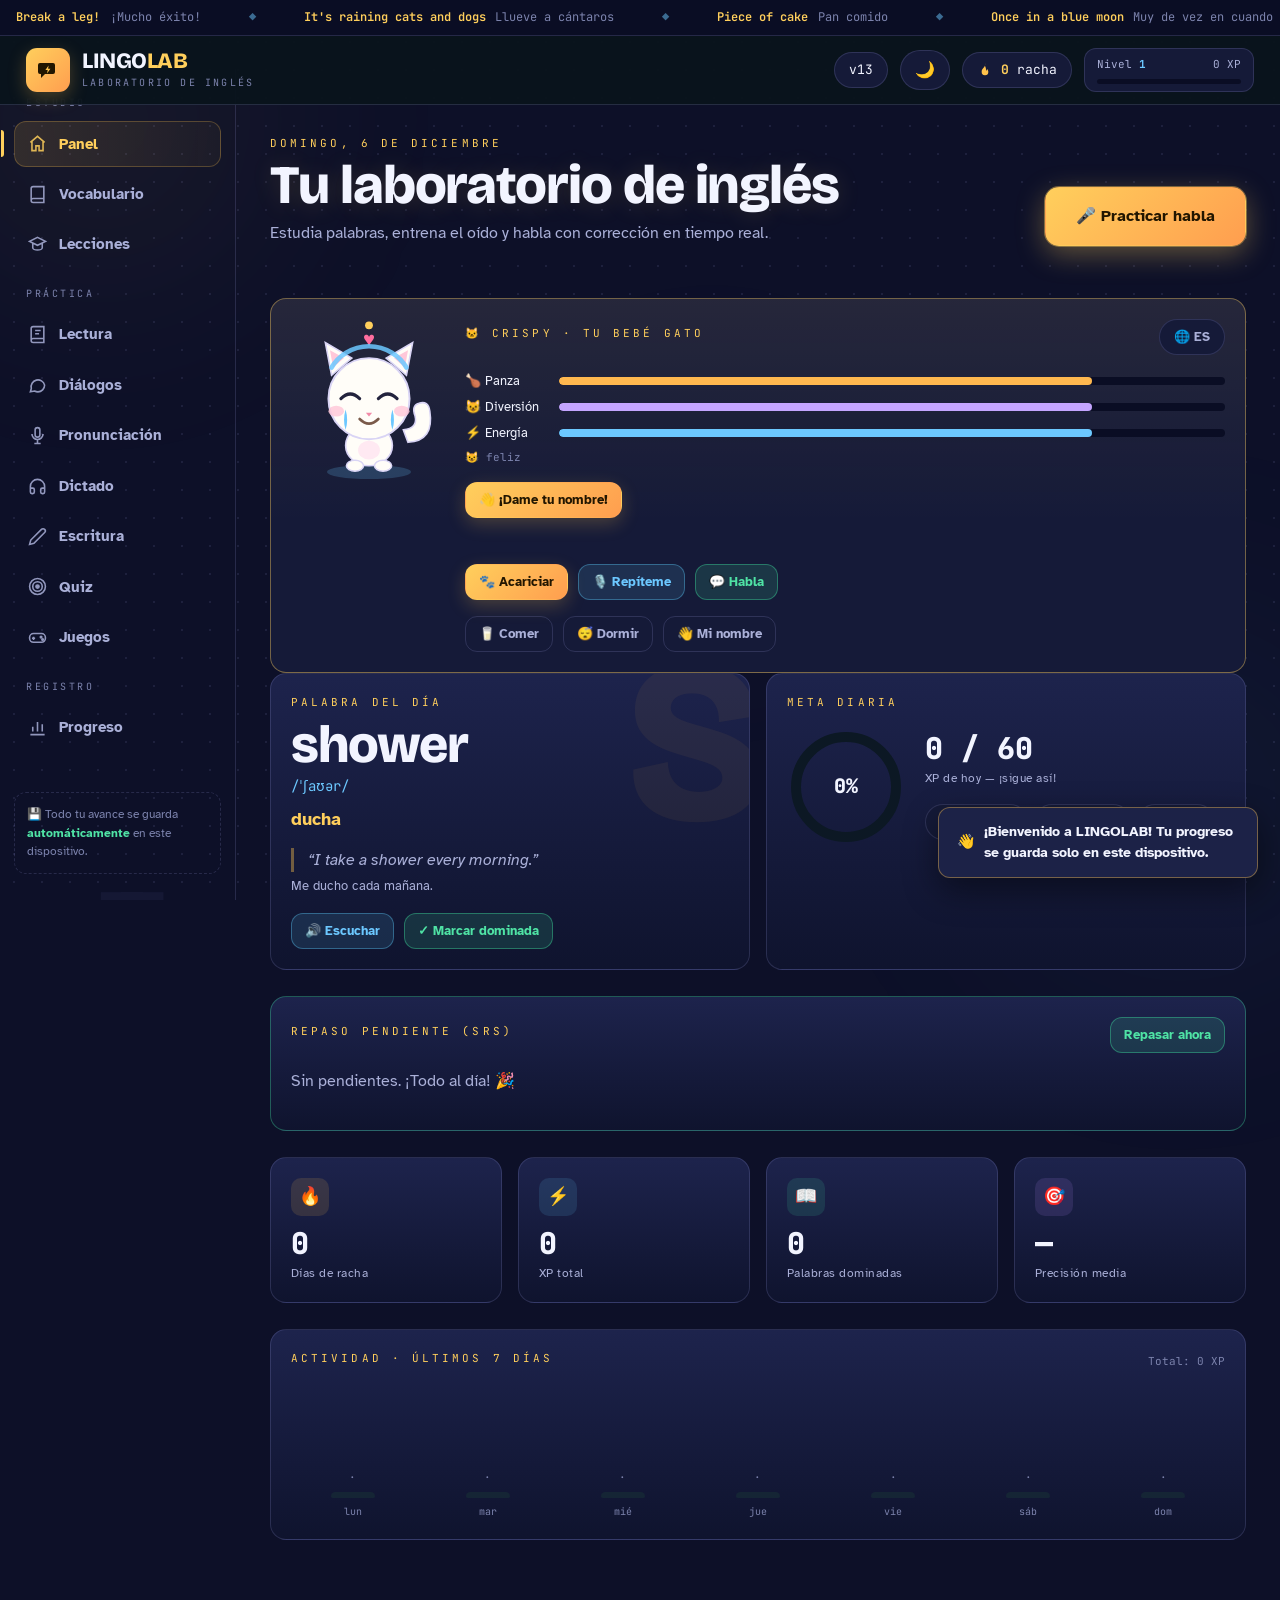
==== commit d28ff276: "v13: el scroll fantasma, por fin medido y Localizado El sintoma: en las secciones cortas (Dictado, E" ====
--- a/dist-hermana/lingolab.html
+++ b/dist-hermana/lingolab.html
@@ -7,9 +7,9 @@
 <link rel="preconnect" href="https://fonts.googleapis.com">
 <link rel="preconnect" href="https://fonts.gstatic.com" crossorigin>
 <link href="https://fonts.googleapis.com/css2?family=Bricolage+Grotesque:opsz,wght@12..96,400;12..96,600;12..96,800&family=Atkinson+Hyperlegible:ital,wght@0,400;0,700;1,400&family=JetBrains+Mono:wght@400;600;800&display=swap" rel="stylesheet">
-<style>:root{--bg:#0d1028;--bg2:#12173a;--panel:#151a38;--panel2:#1c2247;--line:rgba(178,178,255,.16);--ink:#f2f4ff;--mut:#aab0d8;--dim:#7c83ad;--amber:#ffcf5c;--amber2:#ff9e4f;--mint:#4fe3a5;--coral:#ff7d7d;--sky:#6cc8ff;--lilac:#c4a5ff;--disp:"Bricolage Grotesque",sans-serif;--body:"Atkinson Hyperlegible",sans-serif;--mono:"JetBrains Mono",monospace;--r-lg:16px;--r-md:12px;--r-sm:8px;}*{margin:0;padding:0;box-sizing:border-box}html{scroll-behavior:smooth}body{background:var(--bg);color:var(--ink);font-family:var(--body);font-size:16px;line-height:1.55;overflow-x:hidden}button{font:inherit;color:inherit;background:none;border:none;cursor:pointer}input,textarea,select{font:inherit;color:var(--ink)}::selection{background:rgba(255,194,75,.35)}::-webkit-scrollbar{width:10px;height:10px}::-webkit-scrollbar-thumb{background:#22384d;border-radius:6px}::-webkit-scrollbar-track{background:transparent}:focus-visible{outline:2px solid var(--amber);outline-offset:2px;border-radius:4px}.bg-grid{position:fixed;inset:0;z-index:-3;background-image:radial-gradient(rgba(178,178,255,.10) 1px,transparent 1.4px);background-size:28px 28px}.glow{position:fixed;border-radius:50%;filter:blur(110px);z-index:-2;pointer-events:none;opacity:.55}.glow.a{width:560px;height:560px;left:-180px;top:-160px;background:radial-gradient(circle,rgba(255,207,92,.15),transparent 65%)}.glow.b{width:640px;height:640px;right:-220px;bottom:-220px;background:radial-gradient(circle,rgba(108,200,255,.12),transparent 65%)}.glow.c{width:400px;height:400px;left:40%;top:35%;background:radial-gradient(circle,rgba(196,165,255,.10),transparent 60%)}#bgLetters span{position:absolute;font-family:var(--disp);font-weight:800;color:#9d9df5;opacity:.06;bottom:-15%;animation:floatUp linear infinite}@keyframes floatUp{from{transform:translateY(0) rotate(-6deg)}to{transform:translateY(-130vh) rotate(10deg)}}.ticker{background:#0b1520;border-bottom:1px solid var(--line);overflow:hidden;height:36px;display:flex;align-items:center;position:relative;z-index:50}.ticker-track{display:flex;gap:0;width:max-content;animation:tick 55s linear infinite;font-family:var(--mono);font-size:12px;color:var(--mut);white-space:nowrap;padding-left:1rem}.ticker-track>span{padding-right:3rem}.ticker:hover .ticker-track{animation-play-state:paused}.ticker-track b{color:var(--amber);font-weight:600}.ticker-track i{color:var(--dim);font-style:normal;margin-left:.6rem}.ticker-track .sep{color:var(--sky);opacity:.5}@keyframes tick{to{transform:translateX(-50%)}}header.top{position:sticky;top:0;z-index:40;background:rgba(10,20,29,.96);border-bottom:1px solid var(--line);display:flex;align-items:center;justify-content:space-between;padding:12px 26px;gap:16px}.brand{display:flex;align-items:center;gap:12px}.brand .mark{width:44px;height:44px;border-radius:11px;background:linear-gradient(135deg,var(--amber),var(--amber2));display:grid;place-items:center;box-shadow:0 6px 18px rgba(255,194,75,.25);transition:transform .25s}.brand:hover .mark{transform:rotate(-6deg) scale(1.06)}.brand h1{font-family:var(--disp);font-weight:800;font-size:22px;letter-spacing:-.02em;line-height:1}.brand h1 em{font-style:normal;color:var(--amber)}.brand small{display:block;font-family:var(--mono);font-size:10px;color:var(--dim);letter-spacing:.22em;text-transform:uppercase;margin-top:3px}.hud{display:flex;align-items:center;gap:12px}.pill{display:flex;align-items:center;gap:8px;background:var(--panel);border:1px solid var(--line);border-radius:999px;padding:7px 14px;font-family:var(--mono);font-size:13px}.pill svg{flex-shrink:0}.pill.streak b{color:var(--amber)}.lvlbox{min-width:170px;background:var(--panel);border:1px solid var(--line);border-radius:12px;padding:7px 12px}.lvlbox .t{display:flex;justify-content:space-between;font-family:var(--mono);font-size:11px;color:var(--mut)}.lvlbox .t b{color:var(--sky)}.lvl-track{height:5px;background:#0c1824;border-radius:99px;margin-top:6px;overflow:hidden}.lvl-track i{display:block;height:100%;background:linear-gradient(90deg,var(--sky),var(--mint));border-radius:99px;transition:width .6s cubic-bezier(.2,.8,.3,1)}.shell{display:grid;grid-template-columns:236px 1fr;max-width:1440px;margin:0 auto;min-height:calc(100vh - 100px)}nav.side{padding:26px 14px;border-right:1px solid var(--line);position:sticky;top:69px;height:calc(100vh - 69px);display:flex;flex-direction:column;gap:4px}nav.side .nav-label{font-family:var(--mono);font-size:10px;letter-spacing:.25em;color:var(--dim);text-transform:uppercase;padding:0 12px;margin:14px 0 6px}nav.side .nav-label:first-child{margin-top:0}.nav-btn{display:flex;align-items:center;gap:12px;padding:11px 13px;border-radius:var(--r-md);color:var(--mut);font-weight:700;font-size:14.5px;border:1px solid transparent;transition:all .2s;position:relative;text-align:left;width:100%}.nav-btn svg{flex-shrink:0;opacity:.85}.nav-btn:hover{background:rgba(91,201,245,.07);color:var(--ink);transform:translateX(3px)}.nav-btn.active{background:linear-gradient(90deg,rgba(255,194,75,.13),rgba(255,194,75,.04));color:var(--amber);border-color:rgba(255,194,75,.25)}.nav-btn.active::before{content:"";position:absolute;left:-14px;top:20%;bottom:20%;width:3px;background:var(--amber);border-radius:0 4px 4px 0}.side-foot{margin-top:auto;padding:12px;border:1px dashed var(--line);border-radius:var(--r-md);font-size:12px;color:var(--dim)}.side-foot b{color:var(--mint)}main{padding:30px 34px 70px;max-width:1120px;width:100%}.view{animation:viewIn .45s cubic-bezier(.2,.8,.3,1)}@keyframes viewIn{from{opacity:0}to{opacity:1}}.view-head{margin-bottom:26px;display:flex;justify-content:space-between;align-items:flex-end;gap:20px;flex-wrap:wrap}.eyebrow{font-family:var(--mono);font-size:11px;letter-spacing:.28em;text-transform:uppercase;color:var(--amber);display:block;margin-bottom:6px}.view-head h2{font-family:var(--disp);font-weight:800;font-size:clamp(28px,4vw,40px);letter-spacing:-.02em;line-height:1.05}.view-head .sub{color:var(--mut);margin-top:6px;max-width:560px}.card{background:linear-gradient(180deg,#13233480,#0f1c2a80),var(--panel);border:1px solid var(--line);border-radius:var(--r-lg);padding:20px;position:relative;transition:transform .25s,border-color .25s,box-shadow .25s}.card.lift:hover{transform:translateY(-4px);border-color:rgba(255,194,75,.35);box-shadow:0 14px 34px rgba(0,0,0,.35)}.grid{display:grid;gap:16px}.g2{grid-template-columns:repeat(2,1fr)}.g3{grid-template-columns:repeat(3,1fr)}.g4{grid-template-columns:repeat(4,1fr)}.row{display:flex;gap:10px;flex-wrap:wrap;align-items:center}.mg-t{margin-top:16px}.mg-t2{margin-top:26px}.mono{font-family:var(--mono)}.dim{color:var(--dim)}.mut{color:var(--mut)}.stat-n{font-family:var(--mono);font-weight:800;font-size:30px;line-height:1}.stat-l{font-size:12px;color:var(--mut);margin-top:6px;letter-spacing:.04em}.icon-tile{width:38px;height:38px;border-radius:10px;display:grid;place-items:center;font-size:18px;margin-bottom:12px}.btn{display:inline-flex;align-items:center;gap:8px;padding:11px 20px;border-radius:var(--r-md);font-weight:700;font-size:14.5px;border:1px solid transparent;transition:all .18s;white-space:nowrap}.btn:active{transform:scale(.96)}.btn.amber{background:linear-gradient(135deg,var(--amber),var(--amber2));color:#221600;box-shadow:0 6px 18px rgba(255,194,75,.22)}.btn.amber:hover{transform:translateY(-2px);box-shadow:0 10px 26px rgba(255,194,75,.32)}.btn.mint{background:rgba(63,223,159,.14);color:var(--mint);border-color:rgba(63,223,159,.4)}.btn.mint:hover{background:rgba(63,223,159,.24);transform:translateY(-2px)}.btn.sky{background:rgba(91,201,245,.13);color:var(--sky);border-color:rgba(91,201,245,.38)}.btn.sky:hover{background:rgba(91,201,245,.23);transform:translateY(-2px)}.btn.coral{background:rgba(255,110,110,.12);color:var(--coral);border-color:rgba(255,110,110,.35)}.btn.coral:hover{background:rgba(255,110,110,.22)}.btn.ghost{border-color:var(--line);color:var(--mut)}.btn.ghost:hover{color:var(--ink);border-color:#3a5a78;transform:translateY(-2px)}.btn.sm{padding:7px 13px;font-size:13px}.btn.big{padding:16px 30px;font-size:16px;border-radius:14px}.btn.say{padding:6px 9px;border-radius:9px}.btn[disabled]{opacity:.45;pointer-events:none}.chip{display:inline-flex;align-items:center;gap:7px;padding:7px 14px;border-radius:999px;border:1px solid var(--line);background:var(--panel);font-size:13px;font-weight:700;color:var(--mut);transition:all .18s}.chip:hover{color:var(--ink);transform:translateY(-2px);border-color:#3a5a78}.chip.active{background:rgba(255,194,75,.15);border-color:var(--amber);color:var(--amber)}.chips{display:flex;gap:8px;flex-wrap:wrap}input.txt,textarea.txt,select.sel{width:100%;background:#0c1824;border:1px solid var(--line);border-radius:var(--r-md);padding:13px 16px;color:var(--ink);transition:border-color .2s}input.txt:focus,textarea.txt:focus,select.sel:focus{border-color:var(--sky);outline:none}input.range{-webkit-appearance:none;appearance:none;width:100%;height:6px;background:#0c1824;border-radius:99px;outline:none}input.range::-webkit-slider-thumb{-webkit-appearance:none;width:18px;height:18px;border-radius:50%;background:var(--amber);cursor:pointer;box-shadow:0 0 0 4px rgba(255,194,75,.18)}.tag{font-family:var(--mono);font-size:10px;letter-spacing:.14em;text-transform:uppercase;padding:4px 9px;border-radius:6px;font-weight:600}.bar-track{height:7px;background:#0c1824;border-radius:99px;overflow:hidden}.bar-track i{display:block;height:100%;border-radius:99px;transition:width .8s cubic-bezier(.2,.8,.3,1)}.wotd{overflow:hidden}.wotd .ghost-letter{position:absolute;right:-14px;top:-46px;font-family:var(--disp);font-weight:800;font-size:230px;color:rgba(255,194,75,.06);line-height:1;pointer-events:none;user-select:none}.wotd .word{font-family:var(--disp);font-weight:800;font-size:clamp(34px,5vw,52px);letter-spacing:-.02em;line-height:1.05}.wotd .ipa{font-family:var(--mono);color:var(--sky);font-size:14px;margin-top:4px}.wotd .es{color:var(--amber);font-weight:700;margin-top:8px;font-size:18px}.wotd .ex{margin-top:14px;padding-left:14px;border-left:3px solid rgba(255,194,75,.4);color:var(--mut);font-style:italic}.goal-wrap{display:flex;align-items:center;gap:20px}.ring{position:relative;width:118px;height:118px;flex-shrink:0}.ring svg{transform:rotate(-90deg)}.ring .num{position:absolute;inset:0;display:grid;place-items:center;font-family:var(--mono);font-weight:800;font-size:20px}.wcard .w-top{display:flex;justify-content:space-between;align-items:flex-start;gap:8px}.wcard .w-en{font-family:var(--disp);font-weight:800;font-size:21px;letter-spacing:-.01em}.wcard .w-ipa{font-family:var(--mono);font-size:12px;color:var(--sky);margin:3px 0 6px}.wcard .w-es{color:var(--amber);font-weight:700;font-size:15px}.wcard .w-ex{font-size:13px;color:var(--mut);margin-top:10px;padding-top:10px;border-top:1px dashed var(--line)}.wcard .w-foot{display:flex;justify-content:space-between;align-items:center;margin-top:12px}.st{font-family:var(--mono);font-size:10px;letter-spacing:.12em;text-transform:uppercase;padding:4px 9px;border-radius:6px}.st.new{background:rgba(108,130,153,.15);color:var(--dim)}.st.learning{background:rgba(255,194,75,.15);color:var(--amber)}.st.known{background:rgba(63,223,159,.15);color:var(--mint)}.overlay{position:fixed;inset:0;background:rgba(5,10,16,.82);z-index:100;display:grid;place-items:center;padding:20px;animation:fadeIn .25s}.overlay[hidden]{display:none!important}@keyframes fadeIn{from{opacity:0}}.fc-box{width:min(520px,100%)}.flash{perspective:1200px;height:330px;cursor:pointer}.flash-in{position:relative;width:100%;height:100%;transform-style:preserve-3d;transition:transform .55s cubic-bezier(.3,.9,.3,1)}.flash.flip .flash-in{transform:rotateY(180deg)}.fc-face{position:absolute;inset:0;backface-visibility:hidden;border-radius:var(--r-lg);border:1px solid var(--line);padding:28px;display:flex;flex-direction:column;justify-content:center;align-items:center;text-align:center;gap:8px}.fc-face.front{background:linear-gradient(160deg,#17293d,#0f1c2a)}.fc-face.back{background:linear-gradient(160deg,#1d2a17,#101c12);border-color:rgba(63,223,159,.3);transform:rotateY(180deg)}.fc-face .big{font-family:var(--disp);font-weight:800;font-size:38px;line-height:1.1}.hintflip{font-family:var(--mono);font-size:11px;color:var(--dim);position:absolute;bottom:14px;letter-spacing:.14em;text-transform:uppercase}.lv-path{position:relative}.lv-card{cursor:pointer}.lv-card .lv-dot{width:44px;height:44px;border-radius:12px;display:grid;place-items:center;font-family:var(--disp);font-weight:800;font-size:15px;color:#0a141d;flex-shrink:0}.lp-en{font-family:var(--disp);font-weight:700;font-size:clamp(22px,3.4vw,32px);line-height:1.25;margin:22px 0 8px;letter-spacing:-.01em}.lp-es{color:var(--amber);font-size:17px}.lp-track{flex:1;height:7px;background:#0c1824;border-radius:99px;overflow:hidden;min-width:80px}.lp-track i{display:block;height:100%;background:linear-gradient(90deg,var(--amber),var(--mint));transition:width .4s}.mic-wrap{display:flex;flex-direction:column;align-items:center;gap:14px;padding:14px 0}.mic-btn{width:96px;height:96px;border-radius:50%;background:linear-gradient(135deg,var(--coral),#e04e4e);display:grid;place-items:center;box-shadow:0 10px 30px rgba(255,110,110,.3);transition:transform .2s;position:relative}.mic-btn:hover{transform:scale(1.07)}.mic-btn.recording{animation:pulseRing 1.2s ease-out infinite}@keyframes pulseRing{0%{box-shadow:0 0 0 0 rgba(255,110,110,.5)}100%{box-shadow:0 0 0 26px rgba(255,110,110,0)}}.eq{display:flex;gap:5px;height:34px;align-items:flex-end}.eq i{width:6px;background:var(--sky);border-radius:4px;height:6px;transition:height .2s}.eq.on i{animation:eqJump .7s ease-in-out infinite alternate}.eq i:nth-child(2){animation-delay:.12s}.eq i:nth-child(3){animation-delay:.24s}.eq i:nth-child(4){animation-delay:.06s}.eq i:nth-child(5){animation-delay:.3s}.eq i:nth-child(6){animation-delay:.18s}.eq i:nth-child(7){animation-delay:.02s}@keyframes eqJump{from{height:6px}to{height:32px}}.phrase-big{font-family:var(--disp);font-weight:700;font-size:clamp(22px,3.4vw,33px);text-align:center;line-height:1.25;letter-spacing:-.01em}.chipw{display:inline-block;padding:6px 12px;margin:4px;border-radius:9px;font-weight:700;font-size:15px;cursor:pointer;transition:transform .15s}.chipw:hover{transform:translateY(-2px) scale(1.04)}.chipw.ok{background:rgba(63,223,159,.16);color:var(--mint);border:1px solid rgba(63,223,159,.4)}.chipw.near{background:rgba(255,194,75,.16);color:var(--amber);border:1px solid rgba(255,194,75,.4)}.chipw.bad{background:rgba(255,110,110,.16);color:var(--coral);border:1px solid rgba(255,110,110,.4)}.chipw.miss{background:rgba(108,130,153,.12);color:var(--dim);border:1px dashed rgba(108,130,153,.4);text-decoration:line-through}.score-ring{position:relative;width:130px;height:130px;flex-shrink:0}.score-ring svg{transform:rotate(-90deg)}.score-ring .num{position:absolute;inset:0;display:grid;place-items:center;font-family:var(--mono);font-weight:800;font-size:28px}.score-ring .cap{position:absolute;left:0;right:0;bottom:24px;text-align:center;font-family:var(--mono);font-size:9px;letter-spacing:.2em;color:var(--dim);text-transform:uppercase}.story-grid{display:grid;grid-template-columns:repeat(3,1fr);gap:16px}.story-card{cursor:pointer;overflow:hidden}.story-card .cover{height:86px;border-radius:12px;display:flex;align-items:center;justify-content:space-between;padding:14px 16px;margin-bottom:12px;background:linear-gradient(135deg,#1b2f45,#0d1825);border:1px solid var(--line)}.story-card .cover .em{font-size:40px}.story-card h3{font-family:var(--disp);font-weight:800;font-size:18px;line-height:1.2}.story-card .orig{font-family:var(--mono);font-size:11px;color:var(--dim);margin-top:2px}.reader-sent{padding:16px 18px;border:1px solid var(--line);border-radius:var(--r-md);background:#0c1824;margin-top:10px;transition:border-color .2s}.reader-sent.cur{border-color:var(--amber);box-shadow:0 0 0 1px rgba(255,194,75,.35)}.reader-sent.done{border-color:rgba(63,223,159,.45)}.reader-sent .sen-en{font-size:19px;line-height:2;font-weight:700}.reader-sent .sen-es{color:var(--amber);font-size:15px;margin-top:6px}.book{background:linear-gradient(180deg,#101f30,#0c1824);border:1px solid var(--line);border-radius:var(--r-lg);padding:clamp(18px,4vw,38px);margin-top:14px}.book .drop::first-letter{font-family:var(--disp);font-weight:800;font-size:3.1em;float:left;line-height:.9;padding-right:8px;color:var(--amber)}.bk{font-family:Georgia,"Times New Roman",serif;font-size:clamp(18px,2.4vw,21px);line-height:2.05;text-align:justify;margin:0 0 1.1em}.ph{border-radius:6px;padding:2px 3px;cursor:pointer;transition:background .25s;border-bottom:2px solid transparent}.ph:hover{background:rgba(91,201,245,.14)}.ph.cur{background:rgba(255,194,75,.14);border-bottom-color:var(--amber)}.ph.ok{background:rgba(63,223,159,.10)}.ph.low{background:rgba(255,110,110,.10)}.ph .pill{display:inline-block;font-family:var(--mono);font-size:10px;font-weight:700;border-radius:99px;padding:1px 8px;margin-left:6px;vertical-align:2px}.pill.good{background:rgba(63,223,159,.18);color:var(--mint)}.pill.mid{background:rgba(255,194,75,.18);color:var(--amber)}.pill.bad{background:rgba(255,110,110,.18);color:var(--coral)}.ph .rep{display:inline-block;font-size:12px;opacity:.55;margin-left:4px;cursor:pointer}.ph .rep:hover{opacity:1;transform:scale(1.15)}.ph-es{display:block;font-family:var(--body);font-size:14.5px;color:var(--amber);text-align:left;margin-top:2px}.live-dot{display:inline-block;width:9px;height:9px;border-radius:50%;background:var(--coral);margin-right:7px;animation:blink 1.1s infinite}@keyframes blink{50%{opacity:.25}}#rdLast{display:flex;gap:8px;flex-wrap:wrap;margin-top:10px;min-height:26px}#rdLast .ln{font-family:var(--mono);font-size:11px;padding:3px 10px;border-radius:99px;border:1px solid var(--line);color:var(--mut)}.chat{display:flex;flex-direction:column;gap:10px;margin-top:14px}.msg{max-width:82%;padding:12px 16px;border-radius:16px;line-height:1.9;font-size:17px;cursor:pointer;transition:all .2s;border:1px solid var(--line);position:relative}.msg.a{align-self:flex-start;background:#13253a;border-bottom-left-radius:5px}.msg.b{align-self:flex-end;background:#17301f;border-color:rgba(63,223,159,.3);border-bottom-right-radius:5px}.msg.cur{border-color:var(--amber);box-shadow:0 0 0 1px rgba(255,194,75,.4)}.msg.done{opacity:.92}.msg .who{display:flex;align-items:center;gap:7px;font-family:var(--mono);font-size:10.5px;letter-spacing:.1em;color:var(--dim);margin-bottom:5px;text-transform:uppercase}.msg .who .av{font-size:17px}.msg.b .who{color:var(--mint)}.msg .dg-es{color:var(--amber);font-size:14px;margin-top:5px;line-height:1.5}.msg .dg-words span.rw{display:inline;padding:1px 2px;border-radius:5px;cursor:pointer}.msg .dg-words span.rw:hover{background:rgba(91,201,245,.2)}.msg .acts{position:absolute;top:8px;right:10px;display:flex;gap:4px;opacity:.55}.msg .acts:hover{opacity:1}.msg .acts button{font-size:12px;padding:2px 6px;border-radius:7px;border:1px solid var(--line);background:#0c1824}#dgLast{display:flex;gap:8px;flex-wrap:wrap;margin-top:10px;min-height:26px}#dgLast .ln{font-family:var(--mono);font-size:11px;padding:3px 10px;border-radius:99px;border:1px solid var(--line);color:var(--mut)}.dg-story{background:linear-gradient(180deg,#101f30,#0c1824);border:1px solid var(--line);border-radius:var(--r-lg);padding:clamp(16px,3vw,28px);margin-top:14px;font-family:Georgia,serif;font-size:17px;line-height:1.9;font-style:italic;color:var(--mut)}.dg-story b{color:var(--amber);font-style:normal}.rw{display:inline-block;padding:2px 4px;margin:1px;border-radius:7px;cursor:pointer;transition:all .15s;border-bottom:2px solid transparent}.rw:hover{background:rgba(91,201,245,.15);transform:translateY(-1px)}.rw.ok{background:rgba(63,223,159,.16);color:var(--mint);border-bottom-color:var(--mint)}.rw.bad{background:rgba(255,110,110,.13);color:var(--coral)}.rw.looked{outline:1px dashed rgba(91,201,245,.6)}#wordTip{position:fixed;z-index:400;background:#0d1826f2;border:1px solid rgba(91,201,245,.35);border-radius:9px;padding:5px 10px;box-shadow:0 10px 26px rgba(0,0,0,.5);max-width:190px;font-size:12px;line-height:1.35}#wordTip .wt-en{font-weight:800;font-size:13px;display:inline}#wordTip .wt-es{color:var(--amber);font-weight:700;display:inline;margin-left:6px}#wordTip .row{margin-top:4px!important;gap:4px!important}#wordTip .btn{padding:2px 8px!important;font-size:11px!important}#wordTip[hidden]{display:none!important}#wordTip .wt-en{font-weight:800;font-size:16px}#wordTip .wt-es{color:var(--amber);font-weight:700}.page-dots{display:flex;gap:6px;flex-wrap:wrap}.page-dots i{width:26px;height:8px;border-radius:99px;background:#152535}.page-dots i.done{background:var(--mint)}.page-dots i.cur{background:var(--amber)}@media(max-width:1080px){.story-grid{grid-template-columns:repeat(2,1fr)}}@media(max-width:640px){.story-grid{grid-template-columns:1fr}}.q-opt{display:block;width:100%;text-align:left;padding:15px 18px;border:1px solid var(--line);border-radius:var(--r-md);background:var(--panel);font-size:16px;font-weight:700;margin-top:10px;transition:all .18s}.q-opt:hover{border-color:var(--sky);transform:translateX(5px)}.q-opt.good{background:rgba(63,223,159,.15);border-color:var(--mint);color:var(--mint)}.q-opt.wrong{background:rgba(255,110,110,.14);border-color:var(--coral);color:var(--coral);animation:shake .35s}@keyframes shake{25%{transform:translateX(-6px)}75%{transform:translateX(6px)}}.q-timer{height:8px;background:#0c1824;border-radius:99px;overflow:hidden;margin:14px 0 22px}.q-timer i{display:block;height:100%;background:linear-gradient(90deg,var(--mint),var(--amber));transition:width .1s linear}.q-prompt{font-family:var(--disp);font-weight:800;font-size:clamp(28px,4vw,42px);letter-spacing:-.02em;margin-top:8px}.ach{display:flex;gap:14px;align-items:center}.ach .ic{width:48px;height:48px;border-radius:12px;display:grid;place-items:center;font-size:23px;flex-shrink:0;background:rgba(255,194,75,.12);border:1px solid rgba(255,194,75,.25)}.ach.locked{opacity:.4;filter:grayscale(.9)}.ach .nm{font-weight:700;font-size:15px}.ach .ds{font-size:12.5px;color:var(--mut)}#toasts{position:fixed;bottom:22px;right:22px;z-index:300;display:flex;flex-direction:column;gap:10px}.toast{background:var(--panel2);border:1px solid rgba(255,194,75,.4);border-radius:var(--r-md);padding:13px 18px;font-size:14px;font-weight:700;box-shadow:0 12px 34px rgba(0,0,0,.45);display:flex;gap:10px;align-items:center;animation:toastIn .35s cubic-bezier(.2,.9,.3,1.3);max-width:320px}@keyframes toastIn{from{opacity:0;transform:translateX(40px)}}.toast.out{opacity:0;transform:translateX(40px);transition:all .35s}#floatLayer{position:fixed;inset:0;pointer-events:none;z-index:290}.xp-float{position:absolute;font-family:var(--mono);font-weight:800;color:var(--amber);font-size:17px;animation:floatXP 1.4s ease-out forwards;text-shadow:0 2px 10px rgba(0,0,0,.5)}@keyframes floatXP{from{opacity:0;transform:translateY(8px)}20%{opacity:1}to{opacity:0;transform:translateY(-60px)}}#confetti{position:fixed;inset:0;pointer-events:none;z-index:280}@media(max-width:1080px){.g4{grid-template-columns:repeat(2,1fr)}.g3{grid-template-columns:repeat(2,1fr)}}@media(max-width:980px){.shell{grid-template-columns:1fr}nav.side{position:fixed;bottom:0;left:0;right:0;top:auto;height:auto;flex-direction:row;overflow-x:auto;padding:8px 10px;background:rgba(10,20,29,.98);border-right:none;border-top:1px solid var(--line);z-index:60;gap:2px}nav.side .nav-label,.side-foot{display:none}.nav-btn{flex-direction:column;gap:4px;font-size:10.5px;padding:8px 11px;min-width:70px;justify-content:center}.nav-btn.active::before{left:15%;right:15%;top:auto;bottom:-8px;width:auto;height:3px;border-radius:4px 4px 0 0}main{padding:22px 18px 120px}.hud .pill.streak span.lbl{display:none}}@media(max-width:640px){.g2,.g3,.g4{grid-template-columns:1fr}.lvlbox{min-width:130px}.view-head{align-items:flex-start}}</style>
+<style>:root{--bg:#0d1028;--bg2:#12173a;--panel:#151a38;--panel2:#1c2247;--line:rgba(178,178,255,.16);--ink:#f2f4ff;--mut:#aab0d8;--dim:#7c83ad;--amber:#ffcf5c;--amber2:#ff9e4f;--mint:#4fe3a5;--coral:#ff7d7d;--sky:#6cc8ff;--lilac:#c4a5ff;--disp:"Bricolage Grotesque",sans-serif;--body:"Atkinson Hyperlegible",sans-serif;--mono:"JetBrains Mono",monospace;--r-lg:16px;--r-md:12px;--r-sm:8px;}*{margin:0;padding:0;box-sizing:border-box}html{scroll-behavior:smooth}body{background:var(--bg);color:var(--ink);font-family:var(--body);font-size:16px;line-height:1.55;overflow-x:hidden}button{font:inherit;color:inherit;background:none;border:none;cursor:pointer}input,textarea,select{font:inherit;color:var(--ink)}::selection{background:rgba(255,194,75,.35)}::-webkit-scrollbar{width:10px;height:10px}::-webkit-scrollbar-thumb{background:#22384d;border-radius:6px}::-webkit-scrollbar-track{background:transparent}:focus-visible{outline:2px solid var(--amber);outline-offset:2px;border-radius:4px}.bg-grid{position:fixed;inset:0;z-index:-3;background-image:radial-gradient(rgba(178,178,255,.10) 1px,transparent 1.4px);background-size:28px 28px}.glow{position:fixed;border-radius:50%;filter:blur(110px);z-index:-2;pointer-events:none;opacity:.55}.glow.a{width:560px;height:560px;left:-180px;top:-160px;background:radial-gradient(circle,rgba(255,207,92,.15),transparent 65%)}.glow.b{width:640px;height:640px;right:-220px;bottom:-220px;background:radial-gradient(circle,rgba(108,200,255,.12),transparent 65%)}.glow.c{width:400px;height:400px;left:40%;top:35%;background:radial-gradient(circle,rgba(196,165,255,.10),transparent 60%)}#bgLetters{position:fixed;inset:0;overflow:hidden;pointer-events:none;z-index:0}#bgLetters span{position:absolute;font-family:var(--disp);font-weight:800;color:#9d9df5;opacity:.06;bottom:-15%;animation:floatUp linear infinite}@keyframes floatUp{from{transform:translateY(0) rotate(-6deg)}to{transform:translateY(-130vh) rotate(10deg)}}.ticker{background:#0b1520;border-bottom:1px solid var(--line);overflow:hidden;height:36px;display:flex;align-items:center;position:relative;z-index:50}.ticker-track{display:flex;gap:0;width:max-content;animation:tick 55s linear infinite;font-family:var(--mono);font-size:12px;color:var(--mut);white-space:nowrap;padding-left:1rem}.ticker-track>span{padding-right:3rem}.ticker:hover .ticker-track{animation-play-state:paused}.ticker-track b{color:var(--amber);font-weight:600}.ticker-track i{color:var(--dim);font-style:normal;margin-left:.6rem}.ticker-track .sep{color:var(--sky);opacity:.5}@keyframes tick{to{transform:translateX(-50%)}}header.top{position:sticky;top:0;z-index:40;background:rgba(10,20,29,.96);border-bottom:1px solid var(--line);display:flex;align-items:center;justify-content:space-between;padding:12px 26px;gap:16px}.brand{display:flex;align-items:center;gap:12px}.brand .mark{width:44px;height:44px;border-radius:11px;background:linear-gradient(135deg,var(--amber),var(--amber2));display:grid;place-items:center;box-shadow:0 6px 18px rgba(255,194,75,.25);transition:transform .25s}.brand:hover .mark{transform:rotate(-6deg) scale(1.06)}.brand h1{font-family:var(--disp);font-weight:800;font-size:22px;letter-spacing:-.02em;line-height:1}.brand h1 em{font-style:normal;color:var(--amber)}.brand small{display:block;font-family:var(--mono);font-size:10px;color:var(--dim);letter-spacing:.22em;text-transform:uppercase;margin-top:3px}.hud{display:flex;align-items:center;gap:12px}.pill{display:flex;align-items:center;gap:8px;background:var(--panel);border:1px solid var(--line);border-radius:999px;padding:7px 14px;font-family:var(--mono);font-size:13px}.pill svg{flex-shrink:0}.pill.streak b{color:var(--amber)}.lvlbox{min-width:170px;background:var(--panel);border:1px solid var(--line);border-radius:12px;padding:7px 12px}.lvlbox .t{display:flex;justify-content:space-between;font-family:var(--mono);font-size:11px;color:var(--mut)}.lvlbox .t b{color:var(--sky)}.lvl-track{height:5px;background:#0c1824;border-radius:99px;margin-top:6px;overflow:hidden}.lvl-track i{display:block;height:100%;background:linear-gradient(90deg,var(--sky),var(--mint));border-radius:99px;transition:width .6s cubic-bezier(.2,.8,.3,1)}.shell{display:block;min-height:calc(100dvh - 105px);padding-left:236px;padding-bottom:70px}nav.side{position:fixed;top:69px;left:0;bottom:0;width:236px;padding:26px 14px;border-right:1px solid var(--line);display:flex;flex-direction:column;gap:4px;overflow-y:auto}nav.side .nav-label{font-family:var(--mono);font-size:10px;letter-spacing:.25em;color:var(--dim);text-transform:uppercase;padding:0 12px;margin:14px 0 6px}nav.side .nav-label:first-child{margin-top:0}.nav-btn{display:flex;align-items:center;gap:12px;padding:11px 13px;border-radius:var(--r-md);color:var(--mut);font-weight:700;font-size:14.5px;border:1px solid transparent;transition:all .2s;position:relative;text-align:left;width:100%}.nav-btn svg{flex-shrink:0;opacity:.85}.nav-btn:hover{background:rgba(91,201,245,.07);color:var(--ink);transform:translateX(3px)}.nav-btn.active{background:linear-gradient(90deg,rgba(255,194,75,.13),rgba(255,194,75,.04));color:var(--amber);border-color:rgba(255,194,75,.25)}.nav-btn.active::before{content:"";position:absolute;left:-14px;top:20%;bottom:20%;width:3px;background:var(--amber);border-radius:0 4px 4px 0}.side-foot{margin-top:auto;padding:12px;border:1px dashed var(--line);border-radius:var(--r-md);font-size:12px;color:var(--dim)}.side-foot b{color:var(--mint)}main{padding:30px 34px 0;max-width:1120px;width:100%;margin:0 auto}.view{animation:viewIn .45s cubic-bezier(.2,.8,.3,1)}@keyframes viewIn{from{opacity:0}to{opacity:1}}.view-head{margin-bottom:26px;display:flex;justify-content:space-between;align-items:flex-end;gap:20px;flex-wrap:wrap}.eyebrow{font-family:var(--mono);font-size:11px;letter-spacing:.28em;text-transform:uppercase;color:var(--amber);display:block;margin-bottom:6px}.view-head h2{font-family:var(--disp);font-weight:800;font-size:clamp(28px,4vw,40px);letter-spacing:-.02em;line-height:1.05}.view-head .sub{color:var(--mut);margin-top:6px;max-width:560px}.card{background:linear-gradient(180deg,#13233480,#0f1c2a80),var(--panel);border:1px solid var(--line);border-radius:var(--r-lg);padding:20px;position:relative;transition:transform .25s,border-color .25s,box-shadow .25s}.card.lift:hover{transform:translateY(-4px);border-color:rgba(255,194,75,.35);box-shadow:0 14px 34px rgba(0,0,0,.35)}.grid{display:grid;gap:16px}.g2{grid-template-columns:repeat(2,1fr)}.g3{grid-template-columns:repeat(3,1fr)}.g4{grid-template-columns:repeat(4,1fr)}.row{display:flex;gap:10px;flex-wrap:wrap;align-items:center}.mg-t{margin-top:16px}.mg-t2{margin-top:26px}.mono{font-family:var(--mono)}.dim{color:var(--dim)}.mut{color:var(--mut)}.stat-n{font-family:var(--mono);font-weight:800;font-size:30px;line-height:1}.stat-l{font-size:12px;color:var(--mut);margin-top:6px;letter-spacing:.04em}.icon-tile{width:38px;height:38px;border-radius:10px;display:grid;place-items:center;font-size:18px;margin-bottom:12px}.btn{display:inline-flex;align-items:center;gap:8px;padding:11px 20px;border-radius:var(--r-md);font-weight:700;font-size:14.5px;border:1px solid transparent;transition:all .18s;white-space:nowrap}.btn:active{transform:scale(.96)}.btn.amber{background:linear-gradient(135deg,var(--amber),var(--amber2));color:#221600;box-shadow:0 6px 18px rgba(255,194,75,.22)}.btn.amber:hover{transform:translateY(-2px);box-shadow:0 10px 26px rgba(255,194,75,.32)}.btn.mint{background:rgba(63,223,159,.14);color:var(--mint);border-color:rgba(63,223,159,.4)}.btn.mint:hover{background:rgba(63,223,159,.24);transform:translateY(-2px)}.btn.sky{background:rgba(91,201,245,.13);color:var(--sky);border-color:rgba(91,201,245,.38)}.btn.sky:hover{background:rgba(91,201,245,.23);transform:translateY(-2px)}.btn.coral{background:rgba(255,110,110,.12);color:var(--coral);border-color:rgba(255,110,110,.35)}.btn.coral:hover{background:rgba(255,110,110,.22)}.btn.ghost{border-color:var(--line);color:var(--mut)}.btn.ghost:hover{color:var(--ink);border-color:#3a5a78;transform:translateY(-2px)}.btn.sm{padding:7px 13px;font-size:13px}.btn.big{padding:16px 30px;font-size:16px;border-radius:14px}.btn.say{padding:6px 9px;border-radius:9px}.btn[disabled]{opacity:.45;pointer-events:none}.chip{display:inline-flex;align-items:center;gap:7px;padding:7px 14px;border-radius:999px;border:1px solid var(--line);background:var(--panel);font-size:13px;font-weight:700;color:var(--mut);transition:all .18s}.chip:hover{color:var(--ink);transform:translateY(-2px);border-color:#3a5a78}.chip.active{background:rgba(255,194,75,.15);border-color:var(--amber);color:var(--amber)}.chips{display:flex;gap:8px;flex-wrap:wrap}input.txt,textarea.txt,select.sel{width:100%;background:#0c1824;border:1px solid var(--line);border-radius:var(--r-md);padding:13px 16px;color:var(--ink);transition:border-color .2s}input.txt:focus,textarea.txt:focus,select.sel:focus{border-color:var(--sky);outline:none}input.range{-webkit-appearance:none;appearance:none;width:100%;height:6px;background:#0c1824;border-radius:99px;outline:none}input.range::-webkit-slider-thumb{-webkit-appearance:none;width:18px;height:18px;border-radius:50%;background:var(--amber);cursor:pointer;box-shadow:0 0 0 4px rgba(255,194,75,.18)}.tag{font-family:var(--mono);font-size:10px;letter-spacing:.14em;text-transform:uppercase;padding:4px 9px;border-radius:6px;font-weight:600}.bar-track{height:7px;background:#0c1824;border-radius:99px;overflow:hidden}.bar-track i{display:block;height:100%;border-radius:99px;transition:width .8s cubic-bezier(.2,.8,.3,1)}.wotd{overflow:hidden}.wotd .ghost-letter{position:absolute;right:-14px;top:-46px;font-family:var(--disp);font-weight:800;font-size:230px;color:rgba(255,194,75,.06);line-height:1;pointer-events:none;user-select:none}.wotd .word{font-family:var(--disp);font-weight:800;font-size:clamp(34px,5vw,52px);letter-spacing:-.02em;line-height:1.05}.wotd .ipa{font-family:var(--mono);color:var(--sky);font-size:14px;margin-top:4px}.wotd .es{color:var(--amber);font-weight:700;margin-top:8px;font-size:18px}.wotd .ex{margin-top:14px;padding-left:14px;border-left:3px solid rgba(255,194,75,.4);color:var(--mut);font-style:italic}.goal-wrap{display:flex;align-items:center;gap:20px}.ring{position:relative;width:118px;height:118px;flex-shrink:0}.ring svg{transform:rotate(-90deg)}.ring .num{position:absolute;inset:0;display:grid;place-items:center;font-family:var(--mono);font-weight:800;font-size:20px}.wcard .w-top{display:flex;justify-content:space-between;align-items:flex-start;gap:8px}.wcard .w-en{font-family:var(--disp);font-weight:800;font-size:21px;letter-spacing:-.01em}.wcard .w-ipa{font-family:var(--mono);font-size:12px;color:var(--sky);margin:3px 0 6px}.wcard .w-es{color:var(--amber);font-weight:700;font-size:15px}.wcard .w-ex{font-size:13px;color:var(--mut);margin-top:10px;padding-top:10px;border-top:1px dashed var(--line)}.wcard .w-foot{display:flex;justify-content:space-between;align-items:center;margin-top:12px}.st{font-family:var(--mono);font-size:10px;letter-spacing:.12em;text-transform:uppercase;padding:4px 9px;border-radius:6px}.st.new{background:rgba(108,130,153,.15);color:var(--dim)}.st.learning{background:rgba(255,194,75,.15);color:var(--amber)}.st.known{background:rgba(63,223,159,.15);color:var(--mint)}.overlay{position:fixed;inset:0;background:rgba(5,10,16,.82);z-index:100;display:grid;place-items:center;padding:20px;animation:fadeIn .25s}.overlay[hidden]{display:none!important}@keyframes fadeIn{from{opacity:0}}.fc-box{width:min(520px,100%)}.flash{perspective:1200px;height:330px;cursor:pointer}.flash-in{position:relative;width:100%;height:100%;transform-style:preserve-3d;transition:transform .55s cubic-bezier(.3,.9,.3,1)}.flash.flip .flash-in{transform:rotateY(180deg)}.fc-face{position:absolute;inset:0;backface-visibility:hidden;border-radius:var(--r-lg);border:1px solid var(--line);padding:28px;display:flex;flex-direction:column;justify-content:center;align-items:center;text-align:center;gap:8px}.fc-face.front{background:linear-gradient(160deg,#17293d,#0f1c2a)}.fc-face.back{background:linear-gradient(160deg,#1d2a17,#101c12);border-color:rgba(63,223,159,.3);transform:rotateY(180deg)}.fc-face .big{font-family:var(--disp);font-weight:800;font-size:38px;line-height:1.1}.hintflip{font-family:var(--mono);font-size:11px;color:var(--dim);position:absolute;bottom:14px;letter-spacing:.14em;text-transform:uppercase}.lv-path{position:relative}.lv-card{cursor:pointer}.lv-card .lv-dot{width:44px;height:44px;border-radius:12px;display:grid;place-items:center;font-family:var(--disp);font-weight:800;font-size:15px;color:#0a141d;flex-shrink:0}.lp-en{font-family:var(--disp);font-weight:700;font-size:clamp(22px,3.4vw,32px);line-height:1.25;margin:22px 0 8px;letter-spacing:-.01em}.lp-es{color:var(--amber);font-size:17px}.lp-track{flex:1;height:7px;background:#0c1824;border-radius:99px;overflow:hidden;min-width:80px}.lp-track i{display:block;height:100%;background:linear-gradient(90deg,var(--amber),var(--mint));transition:width .4s}.mic-wrap{display:flex;flex-direction:column;align-items:center;gap:14px;padding:14px 0}.mic-btn{width:96px;height:96px;border-radius:50%;background:linear-gradient(135deg,var(--coral),#e04e4e);display:grid;place-items:center;box-shadow:0 10px 30px rgba(255,110,110,.3);transition:transform .2s;position:relative}.mic-btn:hover{transform:scale(1.07)}.mic-btn.recording{animation:pulseRing 1.2s ease-out infinite}@keyframes pulseRing{0%{box-shadow:0 0 0 0 rgba(255,110,110,.5)}100%{box-shadow:0 0 0 26px rgba(255,110,110,0)}}.eq{display:flex;gap:5px;height:34px;align-items:flex-end}.eq i{width:6px;background:var(--sky);border-radius:4px;height:6px;transition:height .2s}.eq.on i{animation:eqJump .7s ease-in-out infinite alternate}.eq i:nth-child(2){animation-delay:.12s}.eq i:nth-child(3){animation-delay:.24s}.eq i:nth-child(4){animation-delay:.06s}.eq i:nth-child(5){animation-delay:.3s}.eq i:nth-child(6){animation-delay:.18s}.eq i:nth-child(7){animation-delay:.02s}@keyframes eqJump{from{height:6px}to{height:32px}}.phrase-big{font-family:var(--disp);font-weight:700;font-size:clamp(22px,3.4vw,33px);text-align:center;line-height:1.25;letter-spacing:-.01em}.chipw{display:inline-block;padding:6px 12px;margin:4px;border-radius:9px;font-weight:700;font-size:15px;cursor:pointer;transition:transform .15s}.chipw:hover{transform:translateY(-2px) scale(1.04)}.chipw.ok{background:rgba(63,223,159,.16);color:var(--mint);border:1px solid rgba(63,223,159,.4)}.chipw.near{background:rgba(255,194,75,.16);color:var(--amber);border:1px solid rgba(255,194,75,.4)}.chipw.bad{background:rgba(255,110,110,.16);color:var(--coral);border:1px solid rgba(255,110,110,.4)}.chipw.miss{background:rgba(108,130,153,.12);color:var(--dim);border:1px dashed rgba(108,130,153,.4);text-decoration:line-through}.score-ring{position:relative;width:130px;height:130px;flex-shrink:0}.score-ring svg{transform:rotate(-90deg)}.score-ring .num{position:absolute;inset:0;display:grid;place-items:center;font-family:var(--mono);font-weight:800;font-size:28px}.score-ring .cap{position:absolute;left:0;right:0;bottom:24px;text-align:center;font-family:var(--mono);font-size:9px;letter-spacing:.2em;color:var(--dim);text-transform:uppercase}.story-grid{display:grid;grid-template-columns:repeat(3,1fr);gap:16px}.story-card{cursor:pointer;overflow:hidden}.story-card .cover{height:86px;border-radius:12px;display:flex;align-items:center;justify-content:space-between;padding:14px 16px;margin-bottom:12px;background:linear-gradient(135deg,#1b2f45,#0d1825);border:1px solid var(--line)}.story-card .cover .em{font-size:40px}.story-card h3{font-family:var(--disp);font-weight:800;font-size:18px;line-height:1.2}.story-card .orig{font-family:var(--mono);font-size:11px;color:var(--dim);margin-top:2px}.reader-sent{padding:16px 18px;border:1px solid var(--line);border-radius:var(--r-md);background:#0c1824;margin-top:10px;transition:border-color .2s}.reader-sent.cur{border-color:var(--amber);box-shadow:0 0 0 1px rgba(255,194,75,.35)}.reader-sent.done{border-color:rgba(63,223,159,.45)}.reader-sent .sen-en{font-size:19px;line-height:2;font-weight:700}.reader-sent .sen-es{color:var(--amber);font-size:15px;margin-top:6px}.book{background:linear-gradient(180deg,#101f30,#0c1824);border:1px solid var(--line);border-radius:var(--r-lg);padding:clamp(18px,4vw,38px);margin-top:14px}.book .drop::first-letter{font-family:var(--disp);font-weight:800;font-size:3.1em;float:left;line-height:.9;padding-right:8px;color:var(--amber)}.bk{font-family:Georgia,"Times New Roman",serif;font-size:clamp(18px,2.4vw,21px);line-height:2.05;text-align:justify;margin:0 0 1.1em}.ph{border-radius:6px;padding:2px 3px;cursor:pointer;transition:background .25s;border-bottom:2px solid transparent}.ph:hover{background:rgba(91,201,245,.14)}.ph.cur{background:rgba(255,194,75,.14);border-bottom-color:var(--amber)}.ph.ok{background:rgba(63,223,159,.10)}.ph.low{background:rgba(255,110,110,.10)}.ph .pill{display:inline-block;font-family:var(--mono);font-size:10px;font-weight:700;border-radius:99px;padding:1px 8px;margin-left:6px;vertical-align:2px}.pill.good{background:rgba(63,223,159,.18);color:var(--mint)}.pill.mid{background:rgba(255,194,75,.18);color:var(--amber)}.pill.bad{background:rgba(255,110,110,.18);color:var(--coral)}.ph .rep{display:inline-block;font-size:12px;opacity:.55;margin-left:4px;cursor:pointer}.ph .rep:hover{opacity:1;transform:scale(1.15)}.ph-es{display:block;font-family:var(--body);font-size:14.5px;color:var(--amber);text-align:left;margin-top:2px}.live-dot{display:inline-block;width:9px;height:9px;border-radius:50%;background:var(--coral);margin-right:7px;animation:blink 1.1s infinite}@keyframes blink{50%{opacity:.25}}#rdLast{display:flex;gap:8px;flex-wrap:wrap;margin-top:10px;min-height:26px}#rdLast .ln{font-family:var(--mono);font-size:11px;padding:3px 10px;border-radius:99px;border:1px solid var(--line);color:var(--mut)}.chat{display:flex;flex-direction:column;gap:10px;margin-top:14px}.msg{max-width:82%;padding:12px 16px;border-radius:16px;line-height:1.9;font-size:17px;cursor:pointer;transition:all .2s;border:1px solid var(--line);position:relative}.msg.a{align-self:flex-start;background:#13253a;border-bottom-left-radius:5px}.msg.b{align-self:flex-end;background:#17301f;border-color:rgba(63,223,159,.3);border-bottom-right-radius:5px}.msg.cur{border-color:var(--amber);box-shadow:0 0 0 1px rgba(255,194,75,.4)}.msg.done{opacity:.92}.msg .who{display:flex;align-items:center;gap:7px;font-family:var(--mono);font-size:10.5px;letter-spacing:.1em;color:var(--dim);margin-bottom:5px;text-transform:uppercase}.msg .who .av{font-size:17px}.msg.b .who{color:var(--mint)}.msg .dg-es{color:var(--amber);font-size:14px;margin-top:5px;line-height:1.5}.msg .dg-words span.rw{display:inline;padding:1px 2px;border-radius:5px;cursor:pointer}.msg .dg-words span.rw:hover{background:rgba(91,201,245,.2)}.msg .acts{position:absolute;top:8px;right:10px;display:flex;gap:4px;opacity:.55}.msg .acts:hover{opacity:1}.msg .acts button{font-size:12px;padding:2px 6px;border-radius:7px;border:1px solid var(--line);background:#0c1824}#dgLast{display:flex;gap:8px;flex-wrap:wrap;margin-top:10px;min-height:26px}#dgLast .ln{font-family:var(--mono);font-size:11px;padding:3px 10px;border-radius:99px;border:1px solid var(--line);color:var(--mut)}.dg-story{background:linear-gradient(180deg,#101f30,#0c1824);border:1px solid var(--line);border-radius:var(--r-lg);padding:clamp(16px,3vw,28px);margin-top:14px;font-family:Georgia,serif;font-size:17px;line-height:1.9;font-style:italic;color:var(--mut)}.dg-story b{color:var(--amber);font-style:normal}.rw{display:inline-block;padding:2px 4px;margin:1px;border-radius:7px;cursor:pointer;transition:all .15s;border-bottom:2px solid transparent}.rw:hover{background:rgba(91,201,245,.15);transform:translateY(-1px)}.rw.ok{background:rgba(63,223,159,.16);color:var(--mint);border-bottom-color:var(--mint)}.rw.bad{background:rgba(255,110,110,.13);color:var(--coral)}.rw.looked{outline:1px dashed rgba(91,201,245,.6)}#wordTip{position:fixed;z-index:400;background:#0d1826f2;border:1px solid rgba(91,201,245,.35);border-radius:9px;padding:5px 10px;box-shadow:0 10px 26px rgba(0,0,0,.5);max-width:190px;font-size:12px;line-height:1.35}#wordTip .wt-en{font-weight:800;font-size:13px;display:inline}#wordTip .wt-es{color:var(--amber);font-weight:700;display:inline;margin-left:6px}#wordTip .row{margin-top:4px!important;gap:4px!important}#wordTip .btn{padding:2px 8px!important;font-size:11px!important}#wordTip[hidden]{display:none!important}#wordTip .wt-en{font-weight:800;font-size:16px}#wordTip .wt-es{color:var(--amber);font-weight:700}.page-dots{display:flex;gap:6px;flex-wrap:wrap}.page-dots i{width:26px;height:8px;border-radius:99px;background:#152535}.page-dots i.done{background:var(--mint)}.page-dots i.cur{background:var(--amber)}@media(max-width:1080px){.story-grid{grid-template-columns:repeat(2,1fr)}}@media(max-width:640px){.story-grid{grid-template-columns:1fr}}.q-opt{display:block;width:100%;text-align:left;padding:15px 18px;border:1px solid var(--line);border-radius:var(--r-md);background:var(--panel);font-size:16px;font-weight:700;margin-top:10px;transition:all .18s}.q-opt:hover{border-color:var(--sky);transform:translateX(5px)}.q-opt.good{background:rgba(63,223,159,.15);border-color:var(--mint);color:var(--mint)}.q-opt.wrong{background:rgba(255,110,110,.14);border-color:var(--coral);color:var(--coral);animation:shake .35s}@keyframes shake{25%{transform:translateX(-6px)}75%{transform:translateX(6px)}}.q-timer{height:8px;background:#0c1824;border-radius:99px;overflow:hidden;margin:14px 0 22px}.q-timer i{display:block;height:100%;background:linear-gradient(90deg,var(--mint),var(--amber));transition:width .1s linear}.q-prompt{font-family:var(--disp);font-weight:800;font-size:clamp(28px,4vw,42px);letter-spacing:-.02em;margin-top:8px}.ach{display:flex;gap:14px;align-items:center}.ach .ic{width:48px;height:48px;border-radius:12px;display:grid;place-items:center;font-size:23px;flex-shrink:0;background:rgba(255,194,75,.12);border:1px solid rgba(255,194,75,.25)}.ach.locked{opacity:.4;filter:grayscale(.9)}.ach .nm{font-weight:700;font-size:15px}.ach .ds{font-size:12.5px;color:var(--mut)}#toasts{position:fixed;bottom:22px;right:22px;z-index:300;display:flex;flex-direction:column;gap:10px}.toast{background:var(--panel2);border:1px solid rgba(255,194,75,.4);border-radius:var(--r-md);padding:13px 18px;font-size:14px;font-weight:700;box-shadow:0 12px 34px rgba(0,0,0,.45);display:flex;gap:10px;align-items:center;animation:toastIn .35s cubic-bezier(.2,.9,.3,1.3);max-width:320px}@keyframes toastIn{from{opacity:0;transform:translateX(40px)}}.toast.out{opacity:0;transform:translateX(40px);transition:all .35s}#floatLayer{position:fixed;inset:0;pointer-events:none;z-index:290}.xp-float{position:absolute;font-family:var(--mono);font-weight:800;color:var(--amber);font-size:17px;animation:floatXP 1.4s ease-out forwards;text-shadow:0 2px 10px rgba(0,0,0,.5)}@keyframes floatXP{from{opacity:0;transform:translateY(8px)}20%{opacity:1}to{opacity:0;transform:translateY(-60px)}}#confetti{position:fixed;inset:0;pointer-events:none;z-index:280}@media(max-width:1080px){.g4{grid-template-columns:repeat(2,1fr)}.g3{grid-template-columns:repeat(2,1fr)}}@media(max-width:980px){.shell{padding-left:0;padding-bottom:0;min-height:calc(100dvh - 105px)}nav.side{position:fixed;bottom:0;left:0;right:0;top:auto;width:auto;height:auto;flex-direction:row;overflow-x:auto;overflow-y:hidden;padding:8px 10px;background:rgba(10,20,29,.98);border-right:none;border-top:1px solid var(--line);z-index:60;gap:2px}nav.side .nav-label,.side-foot{display:none}.nav-btn{flex-direction:column;gap:4px;font-size:10.5px;padding:8px 11px;min-width:70px;justify-content:center}.nav-btn.active::before{left:15%;right:15%;top:auto;bottom:-8px;width:auto;height:3px;border-radius:4px 4px 0 0}main{padding:22px 18px 120px}.hud .pill.streak span.lbl{display:none}}@media(max-width:640px){.g2,.g3,.g4{grid-template-columns:1fr}.lvlbox{min-width:130px}.view-head{align-items:flex-start}}</style>
 <style>:root{--focus:#ffc24b;--ok:#3fdf9f;--warn:#ffc24b;--bad:#ff6e6e;}[data-theme="light"]{--bg:#f5f3ff;--bg2:#ffffff;--panel:#ffffff;--panel2:#efeaff;--line:rgba(60,50,140,.14);--ink:#1c1440;--mut:#4d4480;--dim:#7a72a8;--amber:#d9930d;--amber2:#c26a12;--mint:#0d8a56;--coral:#d63d3d;--sky:#0b6cb8;--lilac:#6a3fd4;}[data-theme="light"] body{background:var(--bg);color:var(--ink)}[data-theme="light"] header.top{background:rgba(255,255,255,.95)}[data-theme="light"] .bg-grid{background-image:radial-gradient(rgba(20,60,100,.10) 1px,transparent 1.4px)}[data-theme="light"] .glow{opacity:.25}[data-theme="light"] input.txt,[data-theme="light"] textarea.txt,[data-theme="light"] select.sel{background:#fff;color:var(--ink)}[data-theme="light"] .card{background:linear-gradient(180deg,#ffffff,#f2f7fc)}[data-theme="light"] .msg.a{background:#e8f2fc}[data-theme="light"] .msg.b{background:#e4f7ec}@media (prefers-reduced-motion:reduce){*,*::before,*::after{animation-duration:.001s!important;transition-duration:.001s!important}html{scroll-behavior:auto}}.sr-only{position:absolute;width:1px;height:1px;overflow:hidden;clip:rect(0 0 0 0);white-space:nowrap}#themeBtn{font-size:16px}#srsCard{border-color:rgba(63,223,159,.35)}#srsCard .chip{cursor:default}</style>
-<style>.stat-n,.mono,.pill,.q-prompt,#xpLabel{font-variant-numeric:tabular-nums}.view{overflow-anchor:none}html,body{overflow-anchor:none}nav.side{position:sticky;top:69px;height:calc(100dvh - 69px);max-height:calc(100dvh - 69px);overflow-y:auto;overscroll-behavior-y:auto;overscroll-behavior-x:contain;scrollbar-width:thin}@supports not (height:100dvh){nav.side{height:calc(100vh - 69px);max-height:calc(100vh - 69px)}}nav.side::-webkit-scrollbar{width:6px}nav.side::-webkit-scrollbar-thumb{background:var(--line);border-radius:99px}#view-panel{display:flex;flex-direction:column}#view-panel[hidden]{display:none!important}#view-panel .view-head{order:0}#view-panel #crispyCard{order:1}#view-panel .grid.g2{order:2}#view-panel #srsCard{order:3}#view-panel .grid.g4{order:4}#view-panel .card.mg-t2:last-child{order:5}#view-panel .view-head h2{font-size:clamp(34px,5vw,54px);text-shadow:0 2px 24px rgba(255,207,92,.15)}#view-panel .view-head .btn.big{box-shadow:0 8px 28px rgba(255,207,92,.35),0 0 0 1px rgba(255,207,92,.4)}#view-panel .view-head .btn.big:hover{box-shadow:0 12px 36px rgba(255,207,92,.5),0 0 0 1px rgba(255,207,92,.6)}#crispyCard{border:1px solid rgba(255,207,92,.4);background:linear-gradient(180deg,rgba(255,207,92,.07),transparent 60%),var(--panel)}#crispyCard.xp-jump #crispyArt{animation:xjump .6s cubic-bezier(.2,.9,.3,1.4)}@keyframes xjump{0%{transform:translateY(0) rotate(0)}40%{transform:translateY(-16px) rotate(-6deg)}70%{transform:translateY(2px) rotate(4deg)}100%{transform:none}}.btn,.chip,.q-opt,.nav-btn{transition:transform .16s,box-shadow .2s,background .2s,border-color .2s}.btn:active,.chip:active,.q-opt:active{transform:scale(.97)}.chip{min-height:36px}.q-opt{padding:16px 18px}#qScore{background:var(--panel);border:1px solid var(--line);border-radius:999px;padding:7px 14px}.combo-pop{animation:cpop .45s cubic-bezier(.2,.9,.3,1.5)}@keyframes cpop{0%{transform:scale(1)}45%{transform:scale(1.25) rotate(-2deg)}100%{transform:scale(1)}}.skel{border-radius:12px;background:linear-gradient(100deg,var(--panel2) 40%,rgba(178,178,255,.18) 50%,var(--panel2) 60%);background-size:200% 100%;animation:shim 1.3s linear infinite;min-height:20px}@keyframes shim{to{background-position:-200% 0}}.book{max-width:68ch;margin-left:auto;margin-right:auto}#btnRdMode,#btnDgMode{flex-shrink:0;white-space:nowrap}#btnRdMode.active,#btnDgMode.active{border-color:var(--sky);color:var(--sky);background:rgba(108,200,255,.14)}#btnRdEs.always,#btnDgEs.always{opacity:1;border-style:dashed;color:var(--amber);background:rgba(255,194,75,.09);cursor:default;pointer-events:auto}#btnRdEs.always:hover,#btnDgEs.always:hover{color:var(--amber);border-color:var(--amber)}#noiseCount{min-height:1.2em}@media(max-width:620px){.sticky-bar{gap:7px;padding:8px;flex-wrap:wrap}#btnRdMode,#btnDgMode{padding:7px 10px;font-size:12px}.sticky-bar .mic-btn{width:48px!important;height:48px!important}}.lp-steps{display:flex;align-items:center;gap:6px;margin-top:16px;flex-wrap:wrap}.lp-step{display:inline-flex;align-items:center;gap:7px;padding:6px 12px;border-radius:999px;border:1px solid var(--line);background:var(--panel);font-size:12.5px;font-weight:700;color:var(--dim);transition:all .25s}.lp-step b{display:grid;place-items:center;width:19px;height:19px;border-radius:50%;background:var(--line);color:var(--mut);font-size:11px}.lp-step.on{border-color:var(--amber);color:var(--amber);background:rgba(255,194,75,.13)}.lp-step.on b{background:var(--amber);color:#1a1204}.lp-step.ok{border-color:rgba(63,223,159,.4);color:var(--mint)}.lp-step.ok b{background:var(--mint);color:#04231a}.lp-sep{width:12px;height:1px;background:var(--line)}#lp1 .q-opt{text-align:left}#lp3MicBtn{width:72px;height:72px}#lp3MicBtn svg{width:26px;height:26px}@media(max-width:560px){.lp-step{font-size:11.5px;padding:5px 9px}.lp-sep{width:6px}}.rd-actions{position:sticky;bottom:12px;z-index:25;margin-top:18px;padding:14px 16px;border-radius:16px;border:1px solid rgba(255,207,92,.4);background:rgba(12,24,36,.97);box-shadow:0 14px 40px rgba(0,0,0,.55),0 0 0 1px rgba(255,207,92,.08);animation:rdAccIn .22s cubic-bezier(.2,.9,.3,1.1)}@keyframes rdAccIn{from{opacity:0;transform:translateY(10px)}to{opacity:1;transform:none}}.rd-acc-top{display:flex;align-items:flex-start;gap:12px;flex-wrap:wrap}.rd-acc-frase{flex:1;min-width:200px;font-family:var(--disp);font-size:17px;font-weight:700;line-height:1.35;margin:0}.rd-acc-es{flex:1;min-width:200px;font-size:14.5px;color:var(--amber);margin:4px 0 0}.rd-acc-top .pill{margin-top:4px;flex-shrink:0}.rd-acc-top .btn{margin-left:auto;flex-shrink:0}.ph .rep{font-size:14px;opacity:.75;margin-left:5px;padding:1px 3px;border-radius:6px;vertical-align:1px}.ph .rep:hover{opacity:1;background:rgba(108,200,255,.22);transform:none}@media(max-width:980px){nav.side{-webkit-overflow-scrolling:touch;overscroll-behavior-x:contain;padding-bottom:calc(8px+env(safe-area-inset-bottom,0px))}.nav-btn{min-height:56px;min-width:76px;flex-shrink:0}#themeBtn{min-height:44px}}@media(max-width:980px){html.kb-abierto nav.side{transform:translateY(120%);opacity:0;pointer-events:none;transition:transform .18s,opacity .18s}}#gamesBox [data-gm]:hover{transform:translateY(-5px) rotate(-.5deg);border-color:rgba(255,207,92,.5);box-shadow:0 14px 34px rgba(0,0,0,.4),0 0 22px rgba(255,207,92,.12)}#memGrid .card{min-height:96px;font-size:16px}#memGrid .card[data-open]{border-color:var(--sky);box-shadow:0 0 16px rgba(108,200,255,.25)}.q-timer{height:10px}.pop-in{animation:popIn .4s cubic-bezier(.2,.9,.3,1.2)}@keyframes popIn{from{opacity:0;transform:translateY(12px) scale(.98)}to{opacity:1;transform:none}}#dicPlays{background:var(--panel);border:1px solid var(--line);border-radius:999px;padding:7px 14px;font-family:var(--mono);font-size:12px;color:var(--mut)}.diff-legend{display:flex;gap:12px;flex-wrap:wrap;font-size:12px;color:var(--mut);margin-top:10px}.diff-legend i{display:inline-block;width:10px;height:10px;border-radius:50%;margin-right:5px}#lessonPlayer{border-color:rgba(255,207,92,.35)}.lp-en{text-shadow:0 2px 18px rgba(108,200,255,.12)}.mic-btn{min-width:96px;min-height:96px}.score-ring{filter:drop-shadow(0 6px 20px rgba(0,0,0,.4))}.overlay{backdrop-filter:blur(3px)}.fc-face{box-shadow:0 20px 50px rgba(0,0,0,.45)}.ticker-track{animation-duration:70s}::-webkit-scrollbar-thumb{background:#2c3563}.ticker{background:#0a0d24}.lvl-track,input.txt,textarea.txt,select.sel,input.range,.bar-track,.lp-track,.reader-sent,.msg .acts button,.q-timer{background-color:#0a0d24}.book{background:linear-gradient(180deg,#171c44,#0a0d24)}.dg-story{background:linear-gradient(180deg,#171c44,#0a0d24)}.page-dots i{background:#232a55}.card{background:linear-gradient(180deg,rgba(38,44,96,.5),rgba(10,13,36,.5)),var(--panel)}.msg.a{background:#1a2150}.fc-face.front{background:linear-gradient(160deg,#1d2452,#0d1130)}.fc-face.back{background:linear-gradient(160deg,#123a2c,#0c1a20)}[data-theme="light"] .lvl-track,[data-theme="light"] input.txt,[data-theme="light"] textarea.txt,[data-theme="light"] select.sel,[data-theme="light"] input.range,[data-theme="light"] .bar-track,[data-theme="light"] .lp-track,[data-theme="light"] .reader-sent,[data-theme="light"] .msg .acts button,[data-theme="light"] .q-timer,[data-theme="light"] .ticker{background-color:#e4e0f7}[data-theme="light"] .book,[data-theme="light"] .dg-story{background:linear-gradient(180deg,#ffffff,#efeaff)}[data-theme="light"] .msg.a{background:#e6e2fb}[data-theme="light"] .msg.b{background:#dff5e9}[data-theme="light"] .page-dots i{background:#cfc8ee}</style>
+<style>.stat-n,.mono,.pill,.q-prompt,#xpLabel{font-variant-numeric:tabular-nums}.view{overflow-anchor:none}html,body{overflow-anchor:none}nav.side{scrollbar-width:thin;overscroll-behavior-y:auto;overscroll-behavior-x:contain}nav.side::-webkit-scrollbar{width:6px}nav.side::-webkit-scrollbar-thumb{background:var(--line);border-radius:99px}#view-panel{display:flex;flex-direction:column}#view-panel[hidden]{display:none!important}#view-panel .view-head{order:0}#view-panel #crispyCard{order:1}#view-panel .grid.g2{order:2}#view-panel #srsCard{order:3}#view-panel .grid.g4{order:4}#view-panel .card.mg-t2:last-child{order:5}#view-panel .view-head h2{font-size:clamp(34px,5vw,54px);text-shadow:0 2px 24px rgba(255,207,92,.15)}#view-panel .view-head .btn.big{box-shadow:0 8px 28px rgba(255,207,92,.35),0 0 0 1px rgba(255,207,92,.4)}#view-panel .view-head .btn.big:hover{box-shadow:0 12px 36px rgba(255,207,92,.5),0 0 0 1px rgba(255,207,92,.6)}#crispyCard{border:1px solid rgba(255,207,92,.4);background:linear-gradient(180deg,rgba(255,207,92,.07),transparent 60%),var(--panel)}#crispyCard.xp-jump #crispyArt{animation:xjump .6s cubic-bezier(.2,.9,.3,1.4)}@keyframes xjump{0%{transform:translateY(0) rotate(0)}40%{transform:translateY(-16px) rotate(-6deg)}70%{transform:translateY(2px) rotate(4deg)}100%{transform:none}}.btn,.chip,.q-opt,.nav-btn{transition:transform .16s,box-shadow .2s,background .2s,border-color .2s}.btn:active,.chip:active,.q-opt:active{transform:scale(.97)}.chip{min-height:36px}.q-opt{padding:16px 18px}#qScore{background:var(--panel);border:1px solid var(--line);border-radius:999px;padding:7px 14px}.combo-pop{animation:cpop .45s cubic-bezier(.2,.9,.3,1.5)}@keyframes cpop{0%{transform:scale(1)}45%{transform:scale(1.25) rotate(-2deg)}100%{transform:scale(1)}}.skel{border-radius:12px;background:linear-gradient(100deg,var(--panel2) 40%,rgba(178,178,255,.18) 50%,var(--panel2) 60%);background-size:200% 100%;animation:shim 1.3s linear infinite;min-height:20px}@keyframes shim{to{background-position:-200% 0}}.book{max-width:68ch;margin-left:auto;margin-right:auto}#btnRdMode,#btnDgMode{flex-shrink:0;white-space:nowrap}#btnRdMode.active,#btnDgMode.active{border-color:var(--sky);color:var(--sky);background:rgba(108,200,255,.14)}#btnRdEs.always,#btnDgEs.always{opacity:1;border-style:dashed;color:var(--amber);background:rgba(255,194,75,.09);cursor:default;pointer-events:auto}#btnRdEs.always:hover,#btnDgEs.always:hover{color:var(--amber);border-color:var(--amber)}#noiseCount{min-height:1.2em}@media(max-width:620px){.sticky-bar{gap:7px;padding:8px;flex-wrap:wrap}#btnRdMode,#btnDgMode{padding:7px 10px;font-size:12px}.sticky-bar .mic-btn{width:48px!important;height:48px!important}}.lp-steps{display:flex;align-items:center;gap:6px;margin-top:16px;flex-wrap:wrap}.lp-step{display:inline-flex;align-items:center;gap:7px;padding:6px 12px;border-radius:999px;border:1px solid var(--line);background:var(--panel);font-size:12.5px;font-weight:700;color:var(--dim);transition:all .25s}.lp-step b{display:grid;place-items:center;width:19px;height:19px;border-radius:50%;background:var(--line);color:var(--mut);font-size:11px}.lp-step.on{border-color:var(--amber);color:var(--amber);background:rgba(255,194,75,.13)}.lp-step.on b{background:var(--amber);color:#1a1204}.lp-step.ok{border-color:rgba(63,223,159,.4);color:var(--mint)}.lp-step.ok b{background:var(--mint);color:#04231a}.lp-sep{width:12px;height:1px;background:var(--line)}#lp1 .q-opt{text-align:left}#lp3MicBtn{width:72px;height:72px}#lp3MicBtn svg{width:26px;height:26px}@media(max-width:560px){.lp-step{font-size:11.5px;padding:5px 9px}.lp-sep{width:6px}}.rd-actions{position:sticky;bottom:12px;z-index:25;margin-top:18px;padding:14px 16px;border-radius:16px;border:1px solid rgba(255,207,92,.4);background:rgba(12,24,36,.97);box-shadow:0 14px 40px rgba(0,0,0,.55),0 0 0 1px rgba(255,207,92,.08);animation:rdAccIn .22s cubic-bezier(.2,.9,.3,1.1)}@keyframes rdAccIn{from{opacity:0;transform:translateY(10px)}to{opacity:1;transform:none}}.rd-acc-top{display:flex;align-items:flex-start;gap:12px;flex-wrap:wrap}.rd-acc-frase{flex:1;min-width:200px;font-family:var(--disp);font-size:17px;font-weight:700;line-height:1.35;margin:0}.rd-acc-es{flex:1;min-width:200px;font-size:14.5px;color:var(--amber);margin:4px 0 0}.rd-acc-top .pill{margin-top:4px;flex-shrink:0}.rd-acc-top .btn{margin-left:auto;flex-shrink:0}.ph .rep{font-size:14px;opacity:.75;margin-left:5px;padding:1px 3px;border-radius:6px;vertical-align:1px}.ph .rep:hover{opacity:1;background:rgba(108,200,255,.22);transform:none}@media(max-width:980px){nav.side{-webkit-overflow-scrolling:touch;overscroll-behavior-x:contain;padding-bottom:calc(8px+env(safe-area-inset-bottom,0px))}.nav-btn{min-height:56px;min-width:76px;flex-shrink:0}#themeBtn{min-height:44px}}@media(max-width:980px){html.kb-abierto nav.side{transform:translateY(120%);opacity:0;pointer-events:none;transition:transform .18s,opacity .18s}}#gamesBox [data-gm]:hover{transform:translateY(-5px) rotate(-.5deg);border-color:rgba(255,207,92,.5);box-shadow:0 14px 34px rgba(0,0,0,.4),0 0 22px rgba(255,207,92,.12)}#memGrid .card{min-height:96px;font-size:16px}#memGrid .card[data-open]{border-color:var(--sky);box-shadow:0 0 16px rgba(108,200,255,.25)}.q-timer{height:10px}.pop-in{animation:popIn .4s cubic-bezier(.2,.9,.3,1.2)}@keyframes popIn{from{opacity:0;transform:translateY(12px) scale(.98)}to{opacity:1;transform:none}}#dicPlays{background:var(--panel);border:1px solid var(--line);border-radius:999px;padding:7px 14px;font-family:var(--mono);font-size:12px;color:var(--mut)}.diff-legend{display:flex;gap:12px;flex-wrap:wrap;font-size:12px;color:var(--mut);margin-top:10px}.diff-legend i{display:inline-block;width:10px;height:10px;border-radius:50%;margin-right:5px}#lessonPlayer{border-color:rgba(255,207,92,.35)}.lp-en{text-shadow:0 2px 18px rgba(108,200,255,.12)}.mic-btn{min-width:96px;min-height:96px}.score-ring{filter:drop-shadow(0 6px 20px rgba(0,0,0,.4))}.overlay{backdrop-filter:blur(3px)}.fc-face{box-shadow:0 20px 50px rgba(0,0,0,.45)}.ticker-track{animation-duration:70s}::-webkit-scrollbar-thumb{background:#2c3563}.ticker{background:#0a0d24}.lvl-track,input.txt,textarea.txt,select.sel,input.range,.bar-track,.lp-track,.reader-sent,.msg .acts button,.q-timer{background-color:#0a0d24}.book{background:linear-gradient(180deg,#171c44,#0a0d24)}.dg-story{background:linear-gradient(180deg,#171c44,#0a0d24)}.page-dots i{background:#232a55}.card{background:linear-gradient(180deg,rgba(38,44,96,.5),rgba(10,13,36,.5)),var(--panel)}.msg.a{background:#1a2150}.fc-face.front{background:linear-gradient(160deg,#1d2452,#0d1130)}.fc-face.back{background:linear-gradient(160deg,#123a2c,#0c1a20)}[data-theme="light"] .lvl-track,[data-theme="light"] input.txt,[data-theme="light"] textarea.txt,[data-theme="light"] select.sel,[data-theme="light"] input.range,[data-theme="light"] .bar-track,[data-theme="light"] .lp-track,[data-theme="light"] .reader-sent,[data-theme="light"] .msg .acts button,[data-theme="light"] .q-timer,[data-theme="light"] .ticker{background-color:#e4e0f7}[data-theme="light"] .book,[data-theme="light"] .dg-story{background:linear-gradient(180deg,#ffffff,#efeaff)}[data-theme="light"] .msg.a{background:#e6e2fb}[data-theme="light"] .msg.b{background:#dff5e9}[data-theme="light"] .page-dots i{background:#cfc8ee}</style>
 
 <meta name="theme-color" content="#0a141d">
 
@@ -35,7 +35,7 @@
     <div><h1>LINGO<em>LAB</em></h1><small>laboratorio de inglés</small></div>
   </div>
   <div class="hud">
-    <div class="pill" id="appVer" title="Versión de la app que tienes abierta">v12</div>
+    <div class="pill" id="appVer" title="Versión de la app que tienes abierta">v13</div>
     <button class="pill" id="themeBtn" title="Cambiar tema">🌙</button>
     <div class="pill streak" title="Racha de días">
       <svg width="16" height="16" viewBox="0 0 24 24" fill="none"><path d="M12 2s1 3.5-1.5 6C8 10.5 7 12 7 14.5A5 5 0 0 0 17 15c0-2-1-3.5-2-4.5 0 1.5-.7 2.3-1.5 2.5.5-2-.5-5.5-1.5-7z" fill="#ffc24b"/></svg>
@@ -657,7 +657,7 @@
   </div>
 </div>
 
-<script>"use strict"; const $=id=>document.getElementById(id);const escH=s=>String(s).replace(/&/g,"&amp;").replace(/</g,"&lt;").replace(/>/g,"&gt;");const escA=s=>String(s).replace(/&/g,"&amp;").replace(/"/g,"&quot;").replace(/</g,"&lt;");const shuffle=a=>{a=a.slice();for(let i=a.length-1;i>0;i--){const j=Math.floor(Math.random()*(i+1));[a[i],a[j]]=[a[j],a[i]];}return a;};const todayStr=()=>new Date().toISOString().slice(0,10);const yestStr=()=>{const d=new Date();d.setDate(d.getDate()-1);return d.toISOString().slice(0,10);};const dayKey=n=>{const d=new Date();d.setDate(d.getDate()-n);return d.toISOString().slice(0,10);};function toast(msg,icon){icon=icon||"✨";const t=document.createElement("div");t.className="toast";t.innerHTML="<span>"+icon+"</span><span>"+escH(msg)+"</span>";$("toasts").appendChild(t);setTimeout(()=>{t.classList.add("out");setTimeout(()=>t.remove(),400);},3400);}function floatXP(n){const f=document.createElement("div");f.className="xp-float";f.textContent="+"+n+" XP";f.style.left=(window.innerWidth-180+Math.random()*80)+"px";f.style.top="90px";$("floatLayer").appendChild(f);setTimeout(()=>f.remove(),1500);} const confCv=$("confetti"),confCtx=confCv.getContext("2d");let confP=[],confRunning=false;function sizeConf(){confCv.width=innerWidth;confCv.height=innerHeight;}sizeConf();addEventListener("resize",sizeConf);function confetti(){const cols=["#ffcf5c","#4fe3a5","#6cc8ff","#ff7d7d","#c4a5ff"];for(let i=0;i<130;i++){confP.push({x:innerWidth/2+(Math.random()-.5)*220,y:innerHeight*.3,vx:(Math.random()-.5)*9,vy:-(3+Math.random()*7),g:.22,s:4+Math.random()*5,c:cols[i%5],r:Math.random()*6,vr:(Math.random()-.5)*.3,life:90+Math.random()*50});}if(!confRunning){confRunning=true;confLoop();}}function confLoop(){confCtx.clearRect(0,0,confCv.width,confCv.height);confP=confP.filter(p=>p.life>0);confP.forEach(p=>{p.x+=p.vx;p.y+=p.vy;p.vy+=p.g;p.r+=p.vr;p.life--;confCtx.save();confCtx.translate(p.x,p.y);confCtx.rotate(p.r);confCtx.fillStyle=p.c;confCtx.globalAlpha=Math.min(1,p.life/40);confCtx.fillRect(-p.s/2,-p.s/2,p.s,p.s);confCtx.restore();});if(confP.length)requestAnimationFrame(confLoop);else{confRunning=false;confCtx.clearRect(0,0,confCv.width,confCv.height);}} const VOCAB={"Esenciales":[["hello","hola","həˈloʊ","Hello! It's great to see you.","¡Hola! Qué gusto verte."],["please","por favor","pliːz","Please, take a seat.","Por favor, toma asiento."],["thank you","gracias","θæŋk juː","Thank you for your help.","Gracias por tu ayuda."],["sorry","lo siento","ˈsɑːri","Sorry, I didn't mean to.","Lo siento, no fue mi intención."],["friend","amigo / amiga","frend","She is my best friend.","Ella es mi mejor amiga."],["family","familia","ˈfæməli","Family always comes first.","La familia siempre va primero."],["time","tiempo / hora","taɪm","What time is it?","¿Qué hora es?"],["today","hoy","təˈdeɪ","Today is a beautiful day.","Hoy es un día hermoso."],["tomorrow","mañana","təˈmɑːroʊ","See you tomorrow!","¡Nos vemos mañana!"],["people","gente / personas","ˈpiːpl","Many people live in this city.","Mucha gente vive en esta ciudad."]],"Comida":[["breakfast","desayuno","ˈbrekfəst","Breakfast is my favorite meal.","El desayuno es mi comida favorita."],["water","agua","ˈwɔːtər","A glass of water, please.","Un vaso de agua, por favor."],["bread","pan","bred","This bread is freshly baked.","Este pan está recién horneado."],["chicken","pollo","ˈtʃɪkɪn","The chicken soup smells great.","La sopa de pollo huele genial."],["fruit","fruta","fruːt","Eat more fruit every day.","Come más fruta cada día."],["hungry","hambriento","ˈhʌŋɡri","I'm so hungry right now!","¡Tengo muchísima hambre ahora!"],["taste","sabor","teɪst","This cake has an amazing taste.","Este pastel tiene un sabor increíble."],["dinner","cena","ˈdɪnər","Dinner is ready, come to the table.","La cena está lista, ven a la mesa."],["delicious","delicioso","dɪˈlɪʃəs","The dinner was absolutely delicious.","La cena estaba absolutamente deliciosa."],["recipe","receta","ˈresəpi","This recipe is from my grandmother.","Esta receta es de mi abuela."]],"Viajes":[["airport","aeropuerto","ˈerpɔːrt","The airport is far from downtown.","El aeropuerto está lejos del centro."],["ticket","boleto / pasaje","ˈtɪkɪt","I bought a one-way ticket.","Compré un boleto de ida."],["luggage","equipaje","ˈlʌɡɪdʒ","My luggage weighs twenty kilos.","Mi equipaje pesa veinte kilos."],["passport","pasaporte","ˈpæspɔːrt","Don't forget your passport.","No olvides tu pasaporte."],["journey","viaje / trayecto","ˈdʒɜːrni","The journey took five hours.","El viaje duró cinco horas."],["abroad","al extranjero","əˈbrɔːd","She moved abroad last year.","Ella se mudó al extranjero el año pasado."],["map","mapa","mæp","Let's check the map again.","Revisemos el mapa otra vez."],["train","tren","treɪn","The train leaves at noon.","El tren sale al mediodía."],["delay","retraso","dɪˈleɪ","The flight has a small delay.","El vuelo tiene un pequeño retraso."],["destination","destino","ˌdestɪˈneɪʃn","We finally reached our destination.","Por fin llegamos a nuestro destino."]],"Trabajo":[["meeting","reunión","ˈmiːtɪŋ","The meeting starts at nine.","La reunión empieza a las nueve."],["deadline","fecha límite","ˈdedlaɪn","The deadline is next Friday.","La fecha límite es el próximo viernes."],["schedule","horario / agenda","ˈskedʒuːl","My schedule is full today.","Mi agenda está llena hoy."],["skill","habilidad","skɪl","Practice improves any skill.","La práctica mejora cualquier habilidad."],["goal","meta / objetivo","ɡoʊl","Set a clear goal and pursue it.","Fija una meta clara y persíguela."],["colleague","colega","ˈkɑːliːɡ","My colleague helped me a lot.","Mi colega me ayudó mucho."],["boss","jefe / jefa","bɔːs","The boss approved the project.","El jefe aprobó el proyecto."],["research","investigación","ˈriːsɜːrtʃ","The research took two years.","La investigación tomó dos años."],["training","capacitación","ˈtreɪnɪŋ","The training was really useful.","La capacitación fue muy útil."],["achievement","logro","əˈtʃiːvmənt","Winning was a huge achievement.","Ganar fue un logro enorme."]],"Emociones":[["happy","feliz","ˈhæpi","I feel happy when I sing.","Me siento feliz cuando canto."],["sad","triste","sæd","The movie made her sad.","La película la puso triste."],["angry","enojado","ˈæŋɡri","Don't be angry, it was an accident.","No te enojes, fue un accidente."],["excited","emocionado","ɪkˈsaɪtɪd","The kids are excited about the trip.","Los niños están emocionados por el viaje."],["worried","preocupado","ˈwɜːrid","She's worried about the exam.","Ella está preocupada por el examen."],["proud","orgulloso","praʊd","We are proud of you.","Estamos orgullosos de ti."],["surprised","sorprendido","sərˈpraɪzd","I was surprised by the news.","Me sorprendió la noticia."],["grateful","agradecido","ˈɡreɪtfl","I'm grateful for your support.","Estoy agradecido por tu apoyo."],["confident","seguro de sí mismo","ˈkɑːnfɪdənt","Practice makes you confident.","La práctica te da seguridad."],["bored","aburrido","bɔːrd","He got bored during the lecture.","Se aburrió durante la charla."]],"Casa y rutina":[["kitchen","cocina","ˈkɪtʃɪn","The kitchen smells wonderful.","La cocina huele de maravilla."],["mirror","espejo","ˈmɪrər","She looked at herself in the mirror.","Ella se miró en el espejo."],["blanket","manta","ˈblæŋkɪt","This blanket is so warm.","Esta manta es muy cálida."],["shower","ducha","ˈʃaʊər","I take a shower every morning.","Me ducho cada mañana."],["chore","tarea doméstica","tʃɔːr","We split the chores evenly.","Repartimos las tareas por igual."],["laundry","lavandería / ropa sucia","ˈlɔːndri","I do the laundry on Sundays.","Lavo la ropa los domingos."],["nap","siesta","næp","A short nap gives you energy.","Una siesta corta te da energía."],["grocery store","supermercado","ˈɡroʊsəri stɔːr","We need to go to the grocery store.","Tenemos que ir al supermercado."],["tidy","ordenado","ˈtaɪdi","Keep your room tidy.","Mantén tu cuarto ordenado."],["routine","rutina","ruːˈtiːn","Exercise is part of my routine.","El ejercicio es parte de mi rutina."]],"Naturaleza":[["mountain","montaña","ˈmaʊntən","The mountain was covered in snow.","La montaña estaba cubierta de nieve."],["river","río","ˈrɪvər","The river flows to the sea.","El río fluye hacia el mar."],["forest","bosque","ˈfɔːrɪst","We hiked through the forest.","Caminamos por el bosque."],["weather","clima","ˈweðər","The weather is perfect today.","El clima está perfecto hoy."],["storm","tormenta","stɔːrm","A big storm is coming tonight.","Se acerca una gran tormenta esta noche."],["sunrise","amanecer","ˈsʌnraɪz","The sunrise was breathtaking.","El amanecer fue impresionante."],["breeze","brisa","briːz","A cool breeze came from the sea.","Una brisa fresca llegó del mar."],["wildlife","fauna","ˈwaɪldlaɪf","The park protects local wildlife.","El parque protege la fauna local."],["rainbow","arcoíris","ˈreɪnboʊ","A rainbow appeared after the rain.","Apareció un arcoíris después de la lluvia."],["shore","orilla / costa","ʃɔːr","Waves reached the shore.","Las olas llegaban a la orilla."]],"Salud":[["headache","dolor de cabeza","ˈhedeɪk","I have a terrible headache.","Tengo un dolor de cabeza terrible."],["fever","fiebre","ˈfiːvər","The child has a high fever.","El niño tiene fiebre alta."],["cough","tos","kɔːf","That cough sounds bad.","Esa tos suena mal."],["medicine","medicina","ˈmedɪsn","Take your medicine after meals.","Toma tu medicina después de comer."],["healthy","saludable","ˈhelθi","Eat healthy and feel great.","Come saludable y siéntete genial."],["exercise","ejercicio","ˈeksərsaɪz","Daily exercise keeps you strong.","El ejercicio diario te mantiene fuerte."],["injury","lesión","ˈɪndʒəri","The player recovered from his injury.","El jugador se recuperó de su lesión."],["appointment","cita","əˈpɔɪntmənt","I have a doctor's appointment.","Tengo una cita con el médico."],["symptom","síntoma","ˈsɪmptəm","Describe your symptoms, please.","Describe tus síntomas, por favor."],["recover","recuperarse","rɪˈkʌvər","She recovered in two weeks.","Se recuperó en dos semanas."]],"Tecnología":[["keyboard","teclado","ˈkiːbɔːrd","This keyboard is very comfortable.","Este teclado es muy cómodo."],["screen","pantalla","skriːn","Clean the screen with a soft cloth.","Limpia la pantalla con un paño suave."],["download","descargar","ˈdaʊnloʊd","Download the app for free.","Descarga la aplicación gratis."],["password","contraseña","ˈpæswɜːrd","Choose a strong password.","Elige una contraseña segura."],["update","actualización","ˈʌpdeɪt","The update fixes several bugs.","La actualización corrige varios errores."],["device","dispositivo","dɪˈvaɪs","Turn off the device at night.","Apaga el dispositivo por la noche."],["wireless","inalámbrico","ˈwɪrləs","These headphones are wireless.","Estos audífonos son inalámbricos."],["browser","navegador","ˈbraʊzər","Open a new browser tab.","Abre una nueva pestaña del navegador."],["file","archivo","faɪl","Save the file before closing.","Guarda el archivo antes de cerrar."],["storage","almacenamiento","ˈstɔːrɪdʒ","My phone is out of storage.","Mi teléfono no tiene almacenamiento."]],"Social":[["party","fiesta","ˈpɑːrti","The party starts at eight.","La fiesta empieza a las ocho."],["joke","chiste / broma","dʒoʊk","He told a funny joke.","Contó un chiste gracioso."],["laugh","reír / risa","læf","Her laugh is contagious.","Su risa es contagiosa."],["invite","invitar","ɪnˈvaɪt","They invited us to dinner.","Nos invitaron a cenar."],["neighbor","vecino / vecina","ˈneɪbər","Our neighbor is very kind.","Nuestro vecino es muy amable."],["stranger","desconocido","ˈstreɪndʒər","Don't accept rides from strangers.","No aceptes viajes de desconocidos."],["crowd","multitud","kraʊd","A crowd gathered in the square.","Una multitud se reunió en la plaza."],["conversation","conversación","ˌkɑːnvərˈseɪʃn","We had a long conversation.","Tuvimos una larga conversación."],["advice","consejo","ədˈvaɪs","Her advice was very helpful.","Su consejo fue muy útil."],["trust","confianza","trʌst","Trust takes time to build.","La confianza toma tiempo en construirse."]],"Adjetivos":[["clever","astuto / inteligente","ˈklevər","That's a clever solution.","Es una solución astuta."],["brave","valiente","breɪv","The brave dog saved the child.","El perro valiente salvó al niño."],["gentle","amable / delicado","ˈdʒentl","She has a gentle voice.","Ella tiene una voz delicada."],["huge","enorme","hjuːdʒ","They live in a huge house.","Viven en una casa enorme."],["narrow","estrecho","ˈnæroʊ","The street is very narrow.","La calle es muy estrecha."],["steep","empinado","stiːp","The hill is quite steep.","La colina es bastante empinada."],["shiny","brillante","ˈʃaɪni","Her new bike is shiny.","Su bici nueva es brillante."],["rough","áspero / agitado","rʌf","The sea was rough yesterday.","El mar estaba agitado ayer."],["smooth","suave / liso","smuːð","The surface feels smooth.","La superficie se siente suave."],["sharp","afilado","ʃɑːrp","Be careful, the knife is sharp.","Cuidado, el cuchillo está afilado."]],"Verbos":[["achieve","lograr","əˈtʃiːv","You can achieve anything.","Puedes lograr lo que sea."],["borrow","pedir prestado","ˈbɑːroʊ","Can I borrow your pen?","¿Puedo pedir prestado tu bolígrafo?"],["build","construir","bɪld","They built a wooden cabin.","Construyeron una cabaña de madera."],["catch","atrapar / tomar","kætʃ","Catch the ball, quick!","¡Atrapa la pelota, rápido!"],["choose","elegir","tʃuːz","Choose your favorite color.","Elige tu color favorito."],["decide","decidir","dɪˈsaɪd","It's time to decide.","Es hora de decidir."],["escape","escapar","ɪˈskeɪp","The cat escaped from the garden.","El gato escapó del jardín."],["gather","reunirse / juntar","ˈɡæðər","We gather every Friday.","Nos reunimos cada viernes."],["guess","adivinar","ɡes","Guess what I bought!","¡Adivina qué compré!"],["improve","mejorar","ɪmˈpruːv","Read daily to improve.","Lee a diario para mejorar."],["join","unirse","dʒɔɪn","Join us for lunch!","¡Únete a almorzar!"],["reach","alcanzar","riːtʃ","We reached the summit at dawn.","Alcanzamos la cima al amanecer."]]};const WORDS=[];Object.entries(VOCAB).forEach(([cat,list],ci)=>list.forEach(w=>WORDS.push({cat,ci,en:w[0],es:w[1],ipa:w[2],ex:w[3],exEs:w[4]})));const SENTENCES={"A1":[["Good morning! How are you?","¡Buenos días! ¿Cómo estás?"],["My name is Ana, nice to meet you.","Me llamo Ana, un gusto conocerte."],["I have two brothers and one sister.","Tengo dos hermanos y una hermana."],["She drinks water every morning.","Ella bebe agua cada mañana."],["The book is on the table.","El libro está sobre la mesa."],["I like music and chocolate ice cream.","Me gusta la música y el helado de chocolate."],["Where is the bathroom, please?","¿Dónde está el baño, por favor?"],["He goes to school by bus.","Él va a la escuela en autobús."],["Today is a very happy day.","Hoy es un día muy feliz."],["Can you help me, please?","¿Puedes ayudarme, por favor?"],["I want to learn English.","Quiero aprender inglés."],["See you tomorrow, my friend.","Hasta mañana, amigo mío."]],"A2":[["I usually wake up at seven o'clock.","Normalmente me despierto a las siete."],["Last summer we traveled to the beach.","El verano pasado viajamos a la playa."],["Could you speak a little slower?","¿Podrías hablar un poco más despacio?"],["I'm looking for a gift for my mother.","Estoy buscando un regalo para mi madre."],["There isn't any milk left in the fridge.","No queda nada de leche en el refrigerador."],["You should wear a coat, it's cold outside.","Deberías usar abrigo, hace frío afuera."],["How long does the movie last?","¿Cuánto dura la película?"],["I have never seen such a beautiful sunset.","Nunca he visto un atardecer tan hermoso."],["Please turn off the lights before leaving.","Por favor apaga las luces antes de salir."],["My sister is taller than me.","Mi hermana es más alta que yo."],["We are going to visit our grandparents on Sunday.","Vamos a visitar a mis abuelos el domingo."],["I forgot my keys at home again.","Olvidé mis llaves en casa otra vez."]],"B1":[["If it rains tomorrow, we will cancel the picnic.","Si llueve mañana, cancelaremos el picnic."],["I've been studying English for three years.","He estado estudiando inglés durante tres años."],["The meeting was postponed until next week.","La reunión fue pospuesta hasta la próxima semana."],["You'd better leave early to avoid the traffic.","Más te vale salir temprano para evitar el tráfico."],["I'm not used to drinking coffee at night.","No estoy acostumbrado a tomar café de noche."],["She asked me whether I had finished the report.","Ella me preguntó si había terminado el informe."],["The more you practice, the faster you improve.","Cuanto más practicas, más rápido mejoras."],["He managed to fix the car by himself.","Él logró arreglar el coche él solo."],["I'd rather stay home than go to that party.","Preferiría quedarme en casa que ir a esa fiesta."],["Despite the storm, the flight arrived on time.","A pesar de la tormenta, el vuelo llegó a tiempo."],["You should take advantage of every opportunity.","Deberías aprovechar cada oportunidad."],["The neighborhood has changed a lot recently.","El vecindario ha cambiado mucho últimamente."]],"B2":[["Had I known about the delay, I would have left earlier.","De haber sabido del retraso, habría salido antes."],["The proposal was turned down by the committee.","La propuesta fue rechazada por el comité."],["I can't put up with this noise any longer.","No puedo soportar este ruido por más tiempo."],["Should you need further information, contact us.","Si necesita más información, contáctenos."],["It's high time we made a decision about this.","Ya es hora de que tomemos una decisión sobre esto."],["He spoke as though he had witnessed the accident.","Habló como si hubiera presenciado el accidente."],["The results fell short of everyone's expectations.","Los resultados quedaron por debajo de las expectativas."],["I wish I hadn't said that during the meeting.","Ojalá no hubiera dicho eso durante la reunión."],["Not only did she win, she also broke the record.","No solo ganó, sino que también rompió el récord."],["We need to come up with a better strategy.","Necesitamos idear una mejor estrategia."],["Little did he know what was about to happen.","Poco sabía él lo que estaba a punto de pasar."],["The issue was dealt with promptly by the team.","El problema fue resuelto con prontitud por el equipo."]],"C1":[["Under no circumstances should you sign that contract.","Bajo ninguna circunstancia deberías firmar ese contrato."],["The theory was met with widespread skepticism.","La teoría fue recibida con escepticismo generalizado."],["Seldom have I encountered such dedication.","Rara vez me he encontrado con tanta dedicación."],["The outcome hinges on a handful of key variables.","El resultado depende de un puñado de variables clave."],["Her argument, however compelling, lacks solid evidence.","Su argumento, por convincente que sea, carece de evidencia sólida."],["We took it for granted that the deal was closed.","Dábamos por hecho que el trato estaba cerrado."],["The report sheds light on previously hidden flaws.","El informe arroja luz sobre fallos antes ocultos."],["He resigned rather than compromise his principles.","Renunció antes que comprometer sus principios."],["In retrospect, the warning signs were obvious.","En retrospectiva, las señales de advertencia eran obvias."],["The policy gave rise to considerable controversy.","La política dio lugar a una controversia considerable."],["Scarcely had we arrived when the alarm went off.","Apenas habíamos llegado cuando sonó la alarma."],["The witness account was nothing short of remarkable.","El relato del testigo fue sencillamente extraordinario."]],"Conversación":[["Long time no see! How have you been?","¡Cuánto sin verte! ¿Cómo has estado?"],["What do you do for a living?","¿A qué te dedicas?"],["I couldn't agree more with you.","Estoy totalmente de acuerdo contigo."],["It's on the tip of my tongue.","Lo tengo en la punta de la lengua."],["Let's grab a coffee and catch up.","Tomemos un café y pongámonos al día."],["No worries, it happens to everyone.","No te preocupes, le pasa a todos."],["I'm really into learning new languages.","Me encanta aprender idiomas nuevos."],["Could you say that one more time?","¿Podrías decir eso una vez más?"],["By the way, did you watch the game?","Por cierto, ¿viste el partido?"],["I'll figure it out, one way or another.","Lo resolveré, de una forma u otra."],["Sounds like a plan, count me in!","¡Suena bien, cuenta conmigo!"],["Break a leg on your presentation!","¡Mucho éxito en tu presentación!"]]};const LEVELS=Object.keys(SENTENCES); const STORIES=[{"id":"dracula-shadow","title":"The Shadow of the Castle","orig":"Bram Stoker · Dracula","level":"A1","icon":"🧛","desc":"Un joven visita un castillo oscuro y descubre el secreto del conde.","pages":[{"en":["The night is dark and cold.","A young man walks to the old castle."],"es":["La noche es oscura y fría.","Un joven camina al castillo viejo."],"vocab":{"night":"noche","dark":"oscuro/a","cold":"frío/a","young":"joven","walks":"camina","castle":"castillo","old":"viejo/a"}},{"en":["Wolves cry far in the forest.","The man is afraid, but he continues."],"es":["Los lobos aúllan lejos en el bosque.","El hombre tiene miedo, pero continúa."],"vocab":{"wolves":"lobos","cry":"aúllan / lloran","far":"lejos","forest":"bosque","afraid":"asustado (tener miedo)","continues":"continúa"}},{"en":["A tall count opens the black door.","Welcome to my house, he says."],"es":["Un conde alto abre la puerta negra.","Bienvenido a mi casa, dice él."],"vocab":{"tall":"alto","count":"conde","opens":"abre","door":"puerta","welcome":"bienvenido","house":"casa","says":"dice"}},{"en":["The castle is big and silent.","Shadows move on the old walls."],"es":["El castillo es grande y silencioso.","Las sombras se mueven en las paredes viejas."],"vocab":{"big":"grande","silent":"silencioso","shadows":"sombras","move":"se mueven","walls":"paredes"}},{"en":["The count is pale and strange.","He never eats and never sleeps."],"es":["El conde está pálido y es extraño.","Él nunca come y nunca duerme."],"vocab":{"pale":"pálido","strange":"extraño","never":"nunca","eats":"come","sleeps":"duerme"}},{"en":["The young man sees no mirror.","The count has no reflection."],"es":["El joven no ve ningún espejo.","El conde no tiene reflejo."],"vocab":{"sees":"ve","mirror":"espejo","reflection":"reflejo"}},{"en":["At night the count drinks red wine.","But it is not wine, it is blood."],"es":["De noche el conde bebe vino rojo.","Pero no es vino, es sangre."],"vocab":{"drinks":"bebe","red":"rojo","wine":"vino","blood":"sangre"}},{"en":["The young man wants to escape.","The door is closed with big chains."],"es":["El joven quiere escapar.","La puerta está cerrada con grandes cadenas."],"vocab":{"wants":"quiere","escape":"escapar","closed":"cerrada","chains":"cadenas"}},{"en":["The sun rises over the mountains.","The shadows run away from the light."],"es":["El sol sale sobre las montañas.","Las sombras huyen de la luz."],"vocab":{"sun":"sol","rises":"sale (amanecer)","mountains":"montañas","run":"huyen / corren","away":"lejos / fuera","light":"luz"}},{"en":["The man runs to his village.","He is free, and the shadow is gone."],"es":["El hombre corre a su aldea.","Está libre, y la sombra se ha ido."],"vocab":{"runs":"corre","village":"aldea","free":"libre","gone":"se ha ido / desaparecido"}}]},{"id":"frankenstein-slave","title":"The Slave of the Creator","orig":"Mary Shelley · Frankenstein","level":"A1","icon":"⚡","desc":"Un científico crea vida, pero su criatura solo quiere un amigo.","pages":[{"en":["Victor is a young scientist.","He works day and night in his room."],"es":["Víctor es un joven científico.","Trabaja día y noche en su cuarto."],"vocab":{"scientist":"científico","works":"trabaja","room":"cuarto / habitación"}},{"en":["He wants to create a new man.","He uses old parts from graves."],"es":["Quiere crear un hombre nuevo.","Usa partes viejas de tumbas."],"vocab":{"create":"crear","new":"nuevo","uses":"usa","parts":"partes","graves":"tumbas"}},{"en":["One stormy night, there is light.","The creature opens its yellow eyes."],"es":["Una noche de tormenta, hay luz.","La criatura abre sus ojos amarillos."],"vocab":{"stormy":"de tormenta","light":"luz","creature":"criatura","opens":"abre","eyes":"ojos","yellow":"amarillo"}},{"en":["The creature is big and strong.","But its heart is sad and alone."],"es":["La criatura es grande y fuerte.","Pero su corazón está triste y solo."],"vocab":{"strong":"fuerte","heart":"corazón","sad":"triste","alone":"solo"}},{"en":["Victor is afraid and runs away.","The creature cries in the dark."],"es":["Víctor tiene miedo y huye.","La criatura llora en la oscuridad."],"vocab":{"afraid":"asustado","runs":"huye / corre","away":"lejos","cries":"llora","dark":"oscuridad"}},{"en":["The creature learns to speak.","It reads books by the fire."],"es":["La criatura aprende a hablar.","Lee libros junto al fuego."],"vocab":{"learns":"aprende","speak":"hablar","reads":"lee","books":"libros","fire":"fuego"}},{"en":["Please, make me a friend, it says.","I do not want to be alone."],"es":["Por favor, créame un amigo, dice.","No quiero estar solo."],"vocab":{"make":"crea / haz","friend":"amigo","says":"dice"}},{"en":["Victor says no and destroys his work.","The creature is angry and cold."],"es":["Víctor dice no y destruye su trabajo.","La criatura está enojada y fría."],"vocab":{"destroys":"destruye","work":"trabajo","angry":"enojado","cold":"frío"}},{"en":["They fight in the snow and ice.","Two slaves of hate and pain."],"es":["Pelean en la nieve y el hielo.","Dos esclavos del odio y el dolor."],"vocab":{"fight":"pelean","snow":"nieve","ice":"hielo","hate":"odio","pain":"dolor"}},{"en":["In the end, only silence remains.","The shadow of man must rest."],"es":["Al final, solo queda el silencio.","La sombra del hombre debe descansar."],"vocab":{"end":"final","silence":"silencio","remains":"queda / permanece","rest":"descansar"}}]},{"id":"jekyll-night","title":"The Slave of the Night","orig":"R. L. Stevenson · Dr Jekyll & Mr Hyde","level":"A2","icon":"🌙","desc":"Un doctor bueno esconde un monstruo que sale de noche.","pages":[{"en":["Dr Jekyll is a good and quiet man.","Everyone in London respects him."],"es":["El Dr. Jekyll es un hombre bueno y tranquilo.","Todos en Londres lo respetan."],"vocab":{"quiet":"tranquilo","everyone":"todos","respects":"respeta"}},{"en":["But he has a dark secret.","He makes a strange drink in his lab."],"es":["Pero tiene un secreto oscuro.","Prepara una bebida extraña en su laboratorio."],"vocab":{"secret":"secreto","makes":"prepara / hace","drink":"bebida","lab":"laboratorio"}},{"en":["One night he drinks the potion.","Pain runs through his body."],"es":["Una noche bebe la poción.","El dolor recorre su cuerpo."],"vocab":{"potion":"poción","pain":"dolor","runs":"recorre / corre","body":"cuerpo"}},{"en":["He changes into a cruel man.","His new name is Mr Hyde."],"es":["Se transforma en un hombre cruel.","Su nuevo nombre es Sr. Hyde."],"vocab":{"changes":"se transforma / cambia","cruel":"cruel","name":"nombre"}},{"en":["Hyde walks in the dark streets.","He pushes people and laughs."],"es":["Hyde camina por las calles oscuras.","Empuja a la gente y se ríe."],"vocab":{"streets":"calles","pushes":"empuja","people":"gente","laughs":"se ríe"}},{"en":["In the morning, Jekyll returns.","He cries and feels great shame."],"es":["Por la mañana, Jekyll regresa.","Llora y siente gran vergüenza."],"vocab":{"morning":"mañana","returns":"regresa","cries":"llora","shame":"vergüenza"}},{"en":["His friend Utterson is worried.","Who is this evil Hyde, he asks."],"es":["Su amigo Utterson está preocupado.","Quién es este Hyde malvado, pregunta."],"vocab":{"friend":"amigo","worried":"preocupado","evil":"malvado","asks":"pregunta"}},{"en":["Hyde becomes stronger every night.","Jekyll becomes a slave of Hyde."],"es":["Hyde se vuelve más fuerte cada noche.","Jekyll se vuelve esclavo de Hyde."],"vocab":{"stronger":"más fuerte","every":"cada","slave":"esclavo"}},{"en":["Jekyll locks the laboratory door.","He writes his sad confession."],"es":["Jekyll cierra con llave la puerta del laboratorio.","Escribe su triste confesión."],"vocab":{"locks":"cierra con llave","writes":"escribe","confession":"confesión"}},{"en":["When the light comes, Hyde is gone.","Only the good doctor remains."],"es":["Cuando llega la luz, Hyde se ha ido.","Solo queda el buen doctor."],"vocab":{"light":"luz","gone":"se ha ido","only":"solo","remains":"queda"}}]},{"id":"dorian-mirror","title":"The Cursed Portrait","orig":"Oscar Wilde · Dorian Gray","level":"A2","icon":"🪞","desc":"Un joven hermoso vende su alma; su retrato envejece por él.","pages":[{"en":["Dorian is young and very handsome.","His friend paints his portrait."],"es":["Dorian es joven y muy apuesto.","Su amigo pinta su retrato."],"vocab":{"handsome":"apuesto","paints":"pinta","portrait":"retrato"}},{"en":["The portrait is beautiful and perfect.","Dorian makes a dark wish."],"es":["El retrato es hermoso y perfecto.","Dorian pide un deseo oscuro."],"vocab":{"beautiful":"hermoso","perfect":"perfecto","wish":"deseo"}},{"en":["Let the portrait grow old, he says.","Let me stay young forever."],"es":["Deja que el retrato envejezca, dice.","Déjame seguir joven por siempre."],"vocab":{"grow":"crecer / volverse","old":"viejo","stay":"seguir / quedarse","forever":"por siempre"}},{"en":["Dorian lives a selfish life.","He hurts friends and feels nothing."],"es":["Dorian vive una vida egoísta.","Lastima a amigos y no siente nada."],"vocab":{"selfish":"egoísta","hurts":"lastima","feels":"siente","nothing":"nada"}},{"en":["But his face never changes.","The portrait hides his dark soul."],"es":["Pero su cara nunca cambia.","El retrato esconde su alma oscura."],"vocab":{"face":"cara","changes":"cambia","hides":"esconde","soul":"alma"}},{"en":["One night he looks at the portrait.","It is old, cruel and ugly."],"es":["Una noche mira el retrato.","Está viejo, cruel y feo."],"vocab":{"looks":"mira","ugly":"feo"}},{"en":["This monster is me, he cries.","I am a slave of my beauty."],"es":["Este monstruo soy yo, llora.","Soy un esclavo de mi belleza."],"vocab":{"monster":"monstruo","beauty":"belleza"}},{"en":["He takes a knife in anger.","He attacks the cursed portrait."],"es":["Toma un cuchillo con ira.","Ataca el retrato maldito."],"vocab":{"knife":"cuchillo","anger":"ira","attacks":"ataca","cursed":"maldito"}},{"en":["The servants hear a terrible scream.","They run up the stairs."],"es":["Los sirvientes oyen un grito terrible.","Suben corriendo las escaleras."],"vocab":{"servants":"sirvientes","scream":"grito","stairs":"escaleras"}},{"en":["On the floor lies an old man.","On the wall, a young Dorian smiles."],"es":["En el suelo yace un anciano.","En la pared, un Dorian joven sonríe."],"vocab":{"floor":"suelo","lies":"yace","smiles":"sonríe","wall":"pared"}}]},{"id":"sherlock-mist","title":"The Hound in the Mist","orig":"A. Conan Doyle · Sherlock Holmes","level":"B1","icon":"🔍","desc":"Holmes y Watson cazan un sabueso fantasma en la niebla.","pages":[{"en":["A nervous visitor arrives at Baker Street.","He speaks of a curse on the moor."],"es":["Un visitante nervioso llega a Baker Street.","Habla de una maldición en el páramo."],"vocab":{"nervous":"nervioso","visitor":"visitante","arrives":"llega","curse":"maldición","moor":"páramo"}},{"en":["A giant hound hunts the Baskerville family.","Its eyes burn like fire in the mist."],"es":["Un sabueso gigante caza a la familia Baskerville.","Sus ojos arden como fuego en la niebla."],"vocab":{"giant":"gigante","hound":"sabueso","hunts":"caza","burn":"arden","mist":"niebla"}},{"en":["Holmes listens in silence and smiles.","There are no ghosts, only men, he says."],"es":["Holmes escucha en silencio y sonríe.","No hay fantasmas, solo hombres, dice."],"vocab":{"listens":"escucha","ghosts":"fantasmas","only":"solo"}},{"en":["Watson travels to the dark moor.","The wind cries over the black stones."],"es":["Watson viaja al páramo oscuro.","El viento llora sobre las piedras negras."],"vocab":{"travels":"viaja","wind":"viento","stones":"piedras"}},{"en":["Every night he hears terrible steps.","A shadow moves between the rocks."],"es":["Cada noche oye pasos terribles.","Una sombra se mueve entre las rocas."],"vocab":{"steps":"pasos","rocks":"rocas"}},{"en":["The neighbor keeps a hungry beast.","He starves it to make it cruel."],"es":["El vecino esconde una bestia hambrienta.","La mata de hambre para volverla cruel."],"vocab":{"neighbor":"vecino","beast":"bestia","hungry":"hambrienta","starves":"mata de hambre"}},{"en":["Holmes returns in secret at dawn.","Tonight we catch the slave of fear, he whispers."],"es":["Holmes regresa en secreto al amanecer.","Esta noche atrapamos al esclavo del miedo, susurra."],"vocab":{"secret":"secreto","dawn":"amanecer","catch":"atrapamos","whispers":"susurra","fear":"miedo"}},{"en":["The mist opens and the hound jumps.","Watson fires his gun without shaking."],"es":["La niebla se abre y el sabueso salta.","Watson dispara su arma sin temblar."],"vocab":{"jumps":"salta","fires":"dispara","gun":"arma","shaking":"temblar"}},{"en":["The monster falls on the wet ground.","Its mouth shines with false fire."],"es":["El monstruo cae al suelo mojado.","Su boca brilla con fuego falso."],"vocab":{"falls":"cae","wet":"mojado","mouth":"boca","shines":"brilla","false":"falso"}},{"en":["The curse was only paint and hunger.","Reason breaks the chains of shadow."],"es":["La maldición era solo pintura y hambre.","La razón rompe las cadenas de la sombra."],"vocab":{"paint":"pintura","hunger":"hambre","reason":"razón","breaks":"rompe","chains":"cadenas"}}]},{"id":"moby-abyss","title":"The White Shadow of the Sea","orig":"H. Melville · Moby Dick","level":"B1","icon":"🐋","desc":"El capitán Ahab, esclavo de su odio, caza a la ballena blanca.","pages":[{"en":["Ishmael joins a whaling ship in winter.","He wants to see the world and forget his sadness."],"es":["Ismael se une a un ballenero en invierno.","Quiere ver el mundo y olvidar su tristeza."],"vocab":{"joins":"se une","ship":"barco","winter":"invierno","forget":"olvidar","sadness":"tristeza"}},{"en":["Captain Ahab has one wooden leg.","A white whale took the other one."],"es":["El capitán Ahab tiene una pierna de madera.","Una ballena blanca le quitó la otra."],"vocab":{"wooden":"de madera","leg":"pierna","whale":"ballena","took":"quitó / tomó"}},{"en":["Find Moby Dick, Ahab shouts.","I will chase that shadow to hell."],"es":["Encuentren a Moby Dick, grita Ahab.","Perseguiré esa sombra hasta el infierno."],"vocab":{"shouts":"grita","chase":"perseguir","hell":"infierno"}},{"en":["The crew becomes a slave of his anger.","Even the kind Starbuck cannot stop him."],"es":["La tripulación se vuelve esclava de su ira.","Ni el amable Starbuck puede detenerlo."],"vocab":{"crew":"tripulación","anger":"ira","kind":"amable","stop":"detener"}},{"en":["Storms hit the ship for weeks.","Still Ahab looks at the black sea."],"es":["Las tormentas golpean el barco por semanas.","Aun así Ahab mira el mar negro."],"vocab":{"storms":"tormentas","hit":"golpean","weeks":"semanas","still":"aun así","sea":"mar"}},{"en":["One clear morning, a sailor screams.","There she blows, white like death."],"es":["Una mañana clara, un marinero grita.","Ahí sopla, blanca como la muerte."],"vocab":{"clear":"despejada","sailor":"marinero","blows":"sopla","death":"muerte"}},{"en":["The white shadow rises from the abyss.","Water and terror cover the boats."],"es":["La sombra blanca surge del abismo.","Agua y terror cubren los botes."],"vocab":{"rises":"surge / se eleva","abyss":"abismo","terror":"terror","cover":"cubren","boats":"botes"}},{"en":["Ahab throws his harpoon with hate.","The line pulls him into the deep."],"es":["Ahab lanza su arpón con odio.","La cuerda lo arrastra a lo profundo."],"vocab":{"throws":"lanza","harpoon":"arpón","hate":"odio","pulls":"arrastra","deep":"lo profundo"}},{"en":["The great whale breaks the ship.","Wood and men sink into silence."],"es":["La gran ballena rompe el barco.","Madera y hombres se hunden en el silencio."],"vocab":{"breaks":"rompe","sink":"se hunden","silence":"silencio"}},{"en":["Only Ishmael floats on a coffin.","The sea keeps slaves and masters alike."],"es":["Solo Ismael flota sobre un ataúd.","El mar guarda esclavos y amos por igual."],"vocab":{"floats":"flota","coffin":"ataúd","keeps":"guarda","masters":"amos","alike":"por igual"}}]},{"id":"jane-ash","title":"The House of Whispers","orig":"C. Brontë · Jane Eyre","level":"B2","icon":"🕯️","desc":"Jane, huérfana y pobre, halla amor y un secreto en Thornfield.","pages":[{"en":["Jane, poor and orphaned, becomes a governess.","She travels to the gloomy Thornfield Hall."],"es":["Jane, pobre y huérfana, se hace institutriz.","Viaja al sombrío Thornfield Hall."],"vocab":{"poor":"pobre","orphaned":"huérfana","governess":"institutriz","gloomy":"sombrío","hall":"mansión"}},{"en":["Her pupil Adele laughs through the corridors.","Yet a strange laugh answers from above."],"es":["Su alumna Adele ríe por los pasillos.","Pero una risa extraña responde desde arriba."],"vocab":{"pupil":"alumna","corridors":"pasillos","yet":"pero / sin embargo","answers":"responde","above":"arriba"}},{"en":["Mr Rochester, dark and proud, questions her.","You are no slave to fear, he admits."],"es":["El Sr. Rochester, oscuro y orgulloso, la interroga.","No eres esclava del miedo, admite."],"vocab":{"proud":"orgulloso","questions":"interroga","admits":"admite"}},{"en":["At night, whispers crawl behind the walls.","Someone tries to burn the master in his bed."],"es":["De noche, susurros se arrastran tras las paredes.","Alguien intenta quemar al amo en su cama."],"vocab":{"whispers":"susurros","crawl":"se arrastran","behind":"tras","burn":"quemar","master":"amo"}},{"en":["Jane saves him from smoke and fire.","Gratitude slowly turns into forbidden love."],"es":["Jane lo salva del humo y el fuego.","La gratitud se vuelve lentamente amor prohibido."],"vocab":{"saves":"salva","smoke":"humo","gratitude":"gratitud","forbidden":"prohibido"}},{"en":["He proposes beneath the old chestnut tree.","Her heart, so long chained, trembles."],"es":["Él propone matrimonio bajo el viejo castaño.","Su corazón, tanto tiempo encadenado, tiembla."],"vocab":{"proposes":"propone matrimonio","beneath":"bajo","trembles":"tiembla","chained":"encadenado"}},{"en":["On the wedding day, a stranger shouts the truth.","Rochester hides a wife, mad and enslaved by illness."],"es":["El día de la boda, un extraño grita la verdad.","Rochester esconde una esposa, loca y esclava de la enfermedad."],"vocab":{"wedding":"boda","stranger":"extraño","truth":"verdad","mad":"loca","illness":"enfermedad"}},{"en":["Jane flees into the cold moor night.","She would rather starve than live as a shadow."],"es":["Jane huye a la fría noche del páramo.","Prefiere morir de hambre que vivir como sombra."],"vocab":{"flees":"huye","rather":"preferiría","starve":"morir de hambre"}},{"en":["Thornfield burns; the secret dies in flames.","Rochester, blinded, wanders among ashes."],"es":["Thornfield arde; el secreto muere en llamas.","Rochester, ciego, vaga entre cenizas."],"vocab":{"burns":"arde","flames":"llamas","blinded":"ciego","wanders":"vaga","ashes":"cenizas"}},{"en":["Jane returns, free and strong at last.","Love, she learns, must never be a chain."],"es":["Jane regresa, libre y fuerte al fin.","El amor, aprende, nunca debe ser cadena."],"vocab":{"returns":"regresa","chain":"cadena"}}]},{"id":"wuthering-echo","title":"Slaves of the Wind","orig":"E. Brontë · Wuthering Heights","level":"B2","icon":"⛈️","desc":"Heathcliff y Catherine, esclavos de un amor salvaje en la colina.","pages":[{"en":["On the windy heights, an orphan arrives.","The Earnshaws name him Heathcliff."],"es":["En las alturas ventosas, llega un huérfano.","Los Earnshaw lo llaman Heathcliff."],"vocab":{"windy":"ventosas","heights":"alturas","orphan":"huérfano","name":"llaman"}},{"en":["Catherine and he run wild over the moors.","Two souls chained by the same storm."],"es":["Catherine y él corren libres por los páramos.","Dos almas encadenadas por la misma tormenta."],"vocab":{"wild":"libres / salvajes","souls":"almas","storm":"tormenta"}},{"en":["Hindley humiliates the dark boy daily.","Heathcliff silently feeds his hatred."],"es":["Hindley humilla al muchacho oscuro a diario.","Heathcliff alimenta en silencio su odio."],"vocab":{"humiliates":"humilla","daily":"a diario","silently":"en silencio","hatred":"odio"}},{"en":["Catherine chooses a rich, gentle husband.","I am Heathcliff, she cries too late."],"es":["Catherine elige un esposo rico y gentil.","Yo soy Heathcliff, llora demasiado tarde."],"vocab":{"chooses":"elige","rich":"rico","gentle":"gentil","too":"demasiado","late":"tarde"}},{"en":["Betrayed, Heathcliff vanishes into the night.","He returns years later, rich and cold."],"es":["Traicionado, Heathcliff desaparece en la noche.","Regresa años después, rico y frío."],"vocab":{"betrayed":"traicionado","vanishes":"desaparece","later":"después"}},{"en":["He buys the Heights and enslaves Hindley.","Revenge is his only warm blanket."],"es":["Compra las Cumbres y esclaviza a Hindley.","La venganza es su única manta cálida."],"vocab":{"buys":"compra","enslaves":"esclaviza","revenge":"venganza"}},{"en":["Catherine dies calling his name in fever.","Her ghost scratches at the frozen window."],"es":["Catherine muere llamando su nombre con fiebre.","Su fantasma araña la ventana helada."],"vocab":{"dies":"muere","fever":"fiebre","ghost":"fantasma","scratches":"araña","frozen":"helada"}},{"en":["Heathcliff digs for her echo in every grave.","Neither prayer nor wine can free him."],"es":["Heathcliff excava buscando su eco en cada tumba.","Ni la oración ni el vino pueden liberarlo."],"vocab":{"digs":"excava","echo":"eco","grave":"tumba","prayer":"oración","free":"liberar"}},{"en":["Old and hollow, he starves himself for love.","Let me go to her, he begs the wind."],"es":["Viejo y hueco, se deja morir de hambre por amor.","Déjame ir con ella, ruega al viento."],"vocab":{"hollow":"hueco","starves":"se deja morir de hambre","begs":"ruega"}},{"en":["Villagers swear two shadows walk the moor.","At last, no chain can hold them."],"es":["Los aldeanos juran que dos sombras caminan el páramo.","Al fin, ninguna cadena puede retenerlos."],"vocab":{"villagers":"aldeanos","swear":"juran","hold":"retener"}}]},{"id":"time-dark","title":"The Slave of Time","orig":"H. G. Wells · The Time Machine","level":"C1","icon":"⏳","desc":"Un viajero huye al futuro y halla humanidad esclavizada bajo tierra.","pages":[{"en":["The inventor unveils a machine of brass and shadow.","I shall ride the very current of time, he declares."],"es":["El inventor revela una máquina de latón y sombra.","Cabalgaré la corriente misma del tiempo, declara."],"vocab":{"inventor":"inventor","unveils":"revela","brass":"latón","current":"corriente","declares":"declara"}},{"en":["Levers scream; the laboratory dissolves into grey.","Days flicker past like wounded moths."],"es":["Las palancas chirrían; el laboratorio se disuelve en gris.","Los días parpadean como polillas heridas."],"vocab":{"levers":"palancas","dissolves":"se disuelve","flicker":"parpadean","wounded":"heridas","moths":"polillas"}},{"en":["He lands among the fragile, childlike Eloi.","They feast, sing, and fear the dark."],"es":["Aterriza entre los frágiles e infantiles Eloi.","Festejan, cantan y temen la oscuridad."],"vocab":{"lands":"aterriza","fragile":"frágiles","feast":"festejan","fear":"temen"}},{"en":["By night, ape-like Morlocks rise from the abyss.","They enslave the Eloi through hunger and dread."],"es":["De noche, Morlocks simiescos surgen del abismo.","Esclavizan a los Eloi con hambre y pavor."],"vocab":{"dread":"pavor"}},{"en":["They steal his machine and drag it below.","Without it, he is a slave of eternity."],"es":["Roban su máquina y la arrastran abajo.","Sin ella, es un esclavo de la eternidad."],"vocab":{"steal":"roban","drag":"arrastran","below":"abajo","eternity":"eternidad"}},{"en":["He descends with matches trembling in his fist.","Eyes gleam; the underground exhales cold."],"es":["Desciende con fósforos temblando en su puño.","Ojos brillan; el subsuelo exhala frío."],"vocab":{"descends":"desciende","matches":"fósforos","fist":"puño","gleam":"brillan","underground":"subsuelo","exhales":"exhala"}},{"en":["Fire, the ancient master, scatters the horde.","He reclaims his machine amid smoke and screams."],"es":["El fuego, amo ancestral, dispersa la horda.","Recupera su máquina entre humo y gritos."],"vocab":{"ancient":"ancestral","scatters":"dispersa","horde":"horda","reclaims":"recupera","amid":"entre"}},{"en":["He flees further, to the dying red sun.","Crabs crawl on a silent, blood-colored beach."],"es":["Huye más lejos, hacia el sol rojo moribundo.","Cangrejos se arrastran en una playa silenciosa color sangre."],"vocab":{"dying":"moribundo","crabs":"cangrejos"}},{"en":["Time, he understands, devours masters and slaves.","Only kindness might break its jaws."],"es":["El tiempo, comprende, devora amos y esclavos.","Solo la bondad podría romper sus fauces."],"vocab":{"devours":"devora","kindness":"bondad","jaws":"fauces"}},{"en":["He returns with two strange flowers as proof.","Yet no one believes the slave who escaped time."],"es":["Regresa con dos flores extrañas como prueba.","Pero nadie cree al esclavo que escapó del tiempo."],"vocab":{"proof":"prueba","believes":"cree","escaped":"escapó"}}]},{"id":"invisible-chains","title":"Chains of Shadow","orig":"H. G. Wells · The Invisible Man","level":"C1","icon":"👻","desc":"Griffin logra la invisibilidad y se vuelve esclavo de su poder.","pages":[{"en":["A bandaged stranger rents a room in winter.","He demands silence, fire, and solitude."],"es":["Un extraño vendado alquila un cuarto en invierno.","Exige silencio, fuego y soledad."],"vocab":{"bandaged":"vendado","stranger":"extraño","rents":"alquila","demands":"exige","solitude":"soledad"}},{"en":["Griffin has erased his own reflection.","Science has made him a living shadow."],"es":["Griffin ha borrado su propio reflejo.","La ciencia lo ha vuelto sombra viviente."],"vocab":{"erased":"ha borrado","reflection":"reflejo","living":"viviente"}},{"en":["At first, invisibility tastes like freedom.","He steals, mocks, and vanishes laughing."],"es":["Al principio, la invisibilidad sabe a libertad.","Roba, se burla y desaparece riendo."],"vocab":{"tastes":"sabe","freedom":"libertad","steals":"roba","mocks":"se burla","vanishes":"desaparece"}},{"en":["But the village hunts what it cannot see.","Footprints in snow betray the unseen slave."],"es":["Pero la aldea caza lo que no puede ver.","Huellas en la nieve delatan al esclavo invisible."],"vocab":{"hunts":"caza","footprints":"huellas","betray":"delatan","unseen":"invisible"}},{"en":["He flees naked through the freezing night.","Power, he learns, is another chain."],"es":["Huye desnudo en la noche helada.","El poder, aprende, es otra cadena."],"vocab":{"naked":"desnudo","freezing":"helada","power":"poder","chain":"cadena"}},{"en":["He seeks Kemp, his old fellow student.","Help me rule the shadows, he pleads."],"es":["Busca a Kemp, su antiguo condiscípulo.","Ayúdame a gobernar las sombras, suplica."],"vocab":{"seeks":"busca","fellow":"condiscípulo","rule":"gobernar","pleads":"suplica"}},{"en":["Kemp, horrified, summons the police instead.","Reason refuses to kneel before terror."],"es":["Kemp, horrorizado, llama a la policía.","La razón se niega a arrodillarse ante el terror."],"vocab":{"horrified":"horrorizado","summons":"llama / convoca","kneel":"arrodillarse"}},{"en":["Griffin declares a reign of invisible terror.","I will strangle the town with unseen hands."],"es":["Griffin declara un reinado de terror invisible.","Estrangularé el pueblo con manos invisibles."],"vocab":{"reign":"reinado","strangle":"estrangular"}},{"en":["The crowd traps him with glass and powder.","Beaten hands paint his outline in dust."],"es":["La multitud lo atrapa con vidrio y polvo.","Manos golpeadas dibujan su contorno en polvo."],"vocab":{"crowd":"multitud","traps":"atrapa","beaten":"golpeadas","outline":"contorno","dust":"polvo"}},{"en":["Dying, he slowly becomes visible again.","A bruised man sleeps free of shadows at last."],"es":["Al morir, lentamente se vuelve visible otra vez.","Un hombre magullado duerme al fin libre de sombras."],"vocab":{"dying":"al morir","visible":"visible","bruised":"magullado"}}]},{"id":"sleepy-hollow","title":"The Headless Rider","orig":"W. Irving · Sleepy Hollow","level":"A2","icon":"🎃","desc":"Un maestro miedoso cruza el puente viejo… algo lo sigue sin cabeza.","pages":[{"en":["Ichabod is a thin school teacher.","He loves food, songs, and ghost stories."],"es":["Ichabod es un maestro delgado.","Ama la comida, las canciones y los cuentos de fantasmas."],"vocab":{"thin":"delgado","teacher":"maestro","loves":"ama","songs":"canciones","ghost":"fantasma"}},{"en":["He lives in the quiet town of Sleepy Hollow.","Everyone there believes in spirits."],"es":["Vive en el tranquilo pueblo de Sleepy Hollow.","Todos allí creen en espíritus."],"vocab":{"quiet":"tranquilo","town":"pueblo","believes":"creen","spirits":"espíritus"}},{"en":["Ichabod loves the beautiful Katrina.","But Brom, a strong boy, loves her too."],"es":["Ichabod ama a la hermosa Katrina.","Pero Brom, un muchacho fuerte, también la ama."],"vocab":{"beautiful":"hermosa","strong":"fuerte","loves":"ama"}},{"en":["One night there is a big party.","Ichabod eats cake and dances badly."],"es":["Una noche hay una gran fiesta.","Ichabod come pastel y baila mal."],"vocab":{"party":"fiesta","eats":"come","cake":"pastel","dances":"baila","badly":"mal"}},{"en":["Old men tell scary stories by the fire.","A headless rider hunts at night, they say."],"es":["Los ancianos cuentan historias de miedo junto al fuego.","Un jinete sin cabeza caza de noche, dicen."],"vocab":{"scary":"de miedo","fire":"fuego","headless":"sin cabeza","rider":"jinete","hunts":"caza"}},{"en":["Ichabod rides home on his old horse.","The road is dark and silent."],"es":["Ichabod cabalga a casa en su viejo caballo.","El camino está oscuro y silencioso."],"vocab":{"rides":"cabalga","horse":"caballo","road":"camino","silent":"silencioso"}},{"en":["Behind him, hooves sound fast.","A black rider follows without a head!"],"es":["Tras él, cascos suenan rápido.","¡Un jinete negro lo sigue sin cabeza!"],"vocab":{"behind":"tras","hooves":"cascos","fast":"rápido","follows":"sigue","without":"sin"}},{"en":["Ichabod screams and hits the horse.","Run, Gunpowder, run for your life!"],"es":["Ichabod grita y golpea al caballo.","¡Corre, Pólvora, corre por tu vida!"],"vocab":{"screams":"grita","hits":"golpea","run":"corre","life":"vida"}},{"en":["The old bridge is near now.","Spirits cannot cross running water."],"es":["El puente viejo está cerca ahora.","Los espíritus no pueden cruzar agua corriente."],"vocab":{"bridge":"puente","spirits":"espíritus","cross":"cruzar","water":"agua"}},{"en":["In the morning, only a hat remains.","And Brom smiles with Katrina forever."],"es":["Por la mañana, solo queda un sombrero.","Y Brom sonríe con Katrina por siempre."],"vocab":{"morning":"mañana","hat":"sombrero","remains":"queda","smiles":"sonríe","forever":"por siempre"}}]},{"id":"oz-road","title":"The Yellow Road","orig":"L. F. Baum · Oz","level":"A1","icon":"🌈","desc":"Dorothy y su perro siguen el camino amarillo al mago.","pages":[{"en":["Dorothy lives in a gray house.","Her little dog is Toto."],"es":["Dorothy vive en una casa gris.","Su perrito es Toto."],"vocab":{"lives":"vive","gray":"gris","house":"casa","little":"pequeño","dog":"perro"}},{"en":["A big wind takes the house away.","The house flies through the sky."],"es":["Un gran viento se lleva la casa.","La casa vuela por el cielo."],"vocab":{"wind":"viento","takes":"lleva","away":"lejos","flies":"vuela","sky":"cielo"}},{"en":["The house lands in a magic land.","Flowers sing and colors shine."],"es":["La casa aterriza en una tierra mágica.","Las flores cantan y los colores brillan."],"vocab":{"lands":"aterriza","magic":"mágica","land":"tierra","flowers":"flores","shine":"brillan"}},{"en":["A good witch gives a kiss.","It will protect you, she says."],"es":["Una bruja buena le da un beso.","Te protegerá, dice ella."],"vocab":{"witch":"bruja","gives":"da","kiss":"beso","protect":"protegerá","says":"dice"}},{"en":["Follow the yellow road, she says.","The Wizard lives in the green city."],"es":["Sigue el camino amarillo, dice.","El Mago vive en la ciudad verde."],"vocab":{"follow":"sigue","road":"camino","wizard":"mago","green":"verde","city":"ciudad"}},{"en":["Dorothy meets a man of straw.","He wants a brain to think."],"es":["Dorothy conoce a un hombre de paja.","Él quiere un cerebro para pensar."],"vocab":{"meets":"conoce","straw":"paja","wants":"quiere","brain":"cerebro","think":"pensar"}},{"en":["They meet a man of metal.","He wants a warm heart."],"es":["Conocen a un hombre de metal.","Él quiere un corazón cálido."],"vocab":{"metal":"metal","warm":"cálido","heart":"corazón"}},{"en":["A big lion joins the friends.","He is afraid, but he is kind."],"es":["Un gran león se une a los amigos.","Tiene miedo, pero es amable."],"vocab":{"lion":"león","joins":"se une","friends":"amigos","afraid":"miedo","kind":"amable"}},{"en":["The friends walk and sing together.","No slave walks this road alone."],"es":["Los amigos caminan y cantan juntos.","Ningún esclavo camina solo este camino."],"vocab":{"walk":"caminan","sing":"cantan","together":"juntos","alone":"solo"}},{"en":["The green city shines far away.","Home is where the heart smiles."],"es":["La ciudad verde brilla a lo lejos.","El hogar es donde el corazón sonríe."],"vocab":{"shines":"brilla","far":"lejos","home":"hogar","smiles":"sonríe"}}]},{"id":"wonderland-rabbit","title":"Down the Rabbit Hole","orig":"L. Carroll · Alice","level":"A2","icon":"🐇","desc":"Alicia sigue un conejo con reloj y cae a un mundo loco.","pages":[{"en":["Alice sits bored by the river.","A white rabbit runs past her."],"es":["Alicia se sienta aburrida junto al río.","Un conejo blanco pasa corriendo."],"vocab":{"bored":"aburrida","river":"río","rabbit":"conejo","runs":"corre"}},{"en":["The rabbit looks at his watch.","I am late, I am late! he cries."],"es":["El conejo mira su reloj.","¡Llego tarde, llego tarde! llora."],"vocab":{"watch":"reloj","late":"tarde","cries":"llora"}},{"en":["Alice follows him to a hole.","She falls down, down, down."],"es":["Alicia lo sigue a un agujero.","Ella cae abajo, abajo, abajo."],"vocab":{"follows":"sigue","hole":"agujero","falls":"cae","down":"abajo"}},{"en":["She lands in a strange hall.","Many little doors lock every wall."],"es":["Aterriza en un salón extraño.","Muchas puertitas cierran cada pared."],"vocab":{"lands":"aterriza","strange":"extraño","hall":"salón","doors":"puertas","lock":"cierran","wall":"pared"}},{"en":["A small bottle says DRINK ME.","Alice drinks and shrinks fast."],"es":["Una botellita dice BÉBEME.","Alicia bebe y se encoge rápido."],"vocab":{"bottle":"botella","drinks":"bebe","shrinks":"se encoge"}},{"en":["A small cake says EAT ME.","She grows tall like a tree."],"es":["Un pastelito dice CÓMEME.","Ella crece alta como un árbol."],"vocab":{"cake":"pastel","grows":"crece","tall":"alta","tree":"árbol"}},{"en":["A blue caterpillar smokes slowly.","Who are YOU? he asks."],"es":["Una oruga azul fuma despacio.","¿Quién eres TÚ? pregunta."],"vocab":{"caterpillar":"oruga","smokes":"fuma","slowly":"despacio","asks":"pregunta"}},{"en":["Alice drinks tea with a mad hare.","The clock always says tea time."],"es":["Alicia toma té con una liebre loca.","El reloj siempre dice hora del té."],"vocab":{"tea":"té","mad":"loca","hare":"liebre","clock":"reloj","always":"siempre"}},{"en":["The Queen screams for heads.","Alice is not afraid anymore."],"es":["La Reina grita por cabezas.","Alicia ya no tiene miedo."],"vocab":{"queen":"reina","screams":"grita","heads":"cabezas","afraid":"miedo","anymore":"ya"}},{"en":["Alice wakes by the river.","It was all a bright dream."],"es":["Alicia despierta junto al río.","Todo fue un sueño brillante."],"vocab":{"wakes":"despierta","dream":"sueño","bright":"brillante"}}]},{"id":"samurai-honor","title":"The Last Cherry Blossom","orig":"Tale of old Japan","level":"B1","icon":"⚔️","desc":"Un joven samurái debe elegir entre obedecer y proteger su aldea.","pages":[{"en":["Kenji trains with his wooden sword at dawn.","Cherry petals fall like pink snow."],"es":["Kenji entrena con su espada de madera al amanecer.","Pétalos de cerezo caen como nieve rosa."],"vocab":{"trains":"entrena","wooden":"de madera","sword":"espada","petals":"pétalos","snow":"nieve"}},{"en":["The old master watches in silence.","Your arm is fast, but your heart is faster, he says."],"es":["El viejo maestro mira en silencio.","Tu brazo es rápido, pero tu corazón es más rápido, dice."],"vocab":{"master":"maestro","silence":"silencio","fast":"rápido","heart":"corazón"}},{"en":["A cruel lord demands rice from the village.","Winter is coming and the barns are empty."],"es":["Un señor cruel exige arroz de la aldea.","El invierno viene y los graneros están vacíos."],"vocab":{"cruel":"cruel","lord":"señor","demands":"exige","rice":"arroz","village":"aldea","empty":"vacíos"}},{"en":["Kenji must obey his lord by law.","But his mother was born in that village."],"es":["Kenji debe obedecer a su señor por ley.","Pero su madre nació en esa aldea."],"vocab":{"obey":"obedecer","law":"ley","born":"nació"}},{"en":["At night he visits the old temple.","The monk serves bitter tea and wisdom."],"es":["De noche visita el templo viejo.","El monje sirve té amargo y sabiduría."],"vocab":{"temple":"templo","monk":"monje","bitter":"amargo","wisdom":"sabiduría"}},{"en":["A sword without justice is a chain, the monk whispers.","Kenji bows and understands."],"es":["Una espada sin justicia es una cadena, susurra el monje.","Kenji se inclina y comprende."],"vocab":{"justice":"justicia","chain":"cadena","whispers":"susurra","understands":"comprende"}},{"en":["Kenji returns the rice at midnight.","He leaves his sword as payment."],"es":["Kenji devuelve el arroz a medianoche.","Deja su espada como pago."],"vocab":{"returns":"devuelve","midnight":"medianoche","payment":"pago"}},{"en":["The lord's guards arrest him at dawn.","Kenji does not raise his hands."],"es":["Los guardias del señor lo arrestan al amanecer.","Kenji no levanta sus manos."],"vocab":{"guards":"guardias","arrest":"arrestan","raise":"levanta"}},{"en":["The villagers march to the castle together.","Free him, they sing without fear."],"es":["Los aldeanos marchan juntos al castillo.","Libérenlo, cantan sin miedo."],"vocab":{"march":"marchan","castle":"castillo","free":"liberen","fear":"miedo"}},{"en":["The lord frees Kenji in shame.","Honor blooms longer than cherry trees."],"es":["El señor libera a Kenji avergonzado.","El honor florece más que los cerezos."],"vocab":{"frees":"libera","shame":"vergüenza","honor":"honor","blooms":"florece"}}]},{"id":"condor-andes","title":"The Condor's Gift","orig":"Andean legend","level":"A1","icon":"🦅","desc":"Una niña sube la montaña y el gran cóndor le da un regalo.","pages":[{"en":["Lucia lives under the big mountains.","She loves birds and songs."],"es":["Lucía vive bajo las grandes montañas.","Ama los pájaros y las canciones."],"vocab":{"lives":"vive","mountains":"montañas","loves":"ama","birds":"pájaros","songs":"canciones"}},{"en":["Her grandmother is sick in bed.","Lucia wants a magic flower."],"es":["Su abuela está enferma en cama.","Lucía quiere una flor mágica."],"vocab":{"sick":"enferma","bed":"cama","wants":"quiere","flower":"flor"}},{"en":["The flower grows on the high peak.","Only the condor knows the road."],"es":["La flor crece en el pico alto.","Solo el cóndor conoce el camino."],"vocab":{"grows":"crece","high":"alto","peak":"pico","knows":"conoce","road":"camino"}},{"en":["Lucia climbs up in the morning.","The air is cold and thin."],"es":["Lucía sube por la mañana.","El aire es frío y delgado."],"vocab":{"climbs":"sube","morning":"mañana","air":"aire","cold":"frío","thin":"delgado"}},{"en":["A big shadow covers the sun.","The great condor lands near her."],"es":["Una gran sombra cubre el sol.","El gran cóndor aterriza cerca de ella."],"vocab":{"shadow":"sombra","covers":"cubre","sun":"sol","lands":"aterriza","near":"cerca"}},{"en":["Little girl, why do you climb? he asks.","For my grandmother, she answers."],"es":["Niñita, ¿por qué subes? pregunta.","Por mi abuela, responde ella."],"vocab":{"little":"pequeña","climb":"subes","answers":"responde"}},{"en":["The condor opens his huge wings.","Climb on, brave heart, he says."],"es":["El cóndor abre sus enormes alas.","Sube, corazón valiente, dice."],"vocab":{"wings":"alas","brave":"valiente","heart":"corazón","says":"dice"}},{"en":["They fly over clouds and snow.","Lucia laughs with happy tears."],"es":["Vuelan sobre nubes y nieve.","Lucía ríe con lágrimas felices."],"vocab":{"fly":"vuelan","clouds":"nubes","snow":"nieve","laughs":"ríe","tears":"lágrimas"}},{"en":["The flower shines on the peak.","Lucia takes it with soft hands."],"es":["La flor brilla en el pico.","Lucía la toma con manos suaves."],"vocab":{"shines":"brilla","takes":"toma","soft":"suaves","hands":"manos"}},{"en":["Grandmother smiles and is well.","Love flies higher than condors."],"es":["La abuela sonríe y está bien.","El amor vuela más alto que los cóndores."],"vocab":{"smiles":"sonríe","love":"amor","higher":"más alto"}}]},{"id":"viking-compass","title":"The Stone Compass","orig":"Northern saga","level":"B1","icon":"🧭","desc":"Una joven vikinga roba la brújula de piedra y navega a lo desconocido.","pages":[{"en":["Freya mends nets while men plan war.","Her eyes always look past the horizon."],"es":["Freya remienda redes mientras los hombres planean la guerra.","Sus ojos siempre miran más allá del horizonte."],"vocab":{"mends":"remienda","nets":"redes","war":"guerra","horizon":"horizonte"}},{"en":["Her father guards a stone compass.","It points to lands no map remembers."],"es":["Su padre guarda una brújula de piedra.","Apunta a tierras que ningún mapa recuerda."],"vocab":{"guards":"guarda","compass":"brújula","points":"apunta","remembers":"recuerda"}},{"en":["One stormy night Freya takes it.","Forgive me, father, she whispers to the wind."],"es":["Una noche de tormenta Freya la toma.","Perdóname, padre, susurra al viento."],"vocab":{"stormy":"de tormenta","takes":"toma","forgive":"perdóname","whispers":"susurra","wind":"viento"}},{"en":["She sails west with three friends.","The sea is a slave to no king."],"es":["Navega al oeste con tres amigos.","El mar no es esclavo de ningún rey."],"vocab":{"sails":"navega","west":"oeste","sea":"mar","king":"rey"}},{"en":["For days, fog eats the sun.","The crew sings to kill the fear."],"es":["Por días, la niebla devora el sol.","La tripulación canta para matar el miedo."],"vocab":{"fog":"niebla","crew":"tripulación","fear":"miedo"}},{"en":["On the seventh dawn, birds scream.","Land! Land! cries the youngest sailor."],"es":["Al séptimo amanecer, los pájaros gritan.","¡Tierra! ¡Tierra! llora el marinero más joven."],"vocab":{"dawn":"amanecer","birds":"pájaros","sailor":"marinero"}},{"en":["Green cliffs rise from white foam.","Berries shine like red stars."],"es":["Acantilados verdes surgen de espuma blanca.","Bayas brillan como estrellas rojas."],"vocab":{"cliffs":"acantilados","foam":"espuma","berries":"bayas","stars":"estrellas"}},{"en":["Strangers bring bread, not swords.","Freya offers amber for salt."],"es":["Extraños traen pan, no espadas.","Freya ofrece ámbar por sal."],"vocab":{"strangers":"extraños","bread":"pan","swords":"espadas","offers":"ofrece","salt":"sal"}},{"en":["They return before the first snow.","Her father's anger melts into pride."],"es":["Regresan antes de la primera nieve.","La ira de su padre se derrite en orgullo."],"vocab":{"return":"regresan","snow":"nieve","anger":"ira","pride":"orgullo"}},{"en":["The compass now points home.","Courage is the truest north."],"es":["La brújula ahora apunta a casa.","El valor es el verdadero norte."],"vocab":{"home":"casa","courage":"valor","north":"norte"}}]},{"id":"sahara-secret","title":"The Well of Stars","orig":"Desert tale","level":"B2","icon":"🏜️","desc":"Una guía tuareg busca el pozo que solo aparece sin luna.","pages":[{"en":["Amina guides caravans through the dunes.","She reads sand the way others read books."],"es":["Amina guía caravanas por las dunas.","Lee la arena como otros leen libros."],"vocab":{"guides":"guía","caravans":"caravanas","dunes":"dunas","sand":"arena"}},{"en":["Her grandfather spoke of a hidden well.","It opens only on moonless nights, he swore."],"es":["Su abuelo habló de un pozo oculto.","Solo se abre en noches sin luna, juró."],"vocab":{"hidden":"oculto","well":"pozo","moonless":"sin luna","swore":"juró"}},{"en":["A merchant offers gold for its water.","Water that never dries, he dreams aloud."],"es":["Un mercader ofrece oro por su agua.","Agua que nunca se seca, sueña en voz alta."],"vocab":{"merchant":"mercader","gold":"oro","dries":"se seca","dreams":"sueña"}},{"en":["Amina refuses to sell the desert.","Some chains shine like coins, she answers."],"es":["Amina se niega a vender el desierto.","Algunas cadenas brillan como monedas, responde."],"vocab":{"refuses":"se niega","sell":"vender","chains":"cadenas","coins":"monedas"}},{"en":["On the darkest night they ride out.","Three camels, two skins of water, one secret."],"es":["En la noche más oscura cabalgan.","Tres camellos, dos odres de agua, un secreto."],"vocab":{"darkest":"más oscura","ride":"cabalgan","camels":"camellos","secret":"secreto"}},{"en":["The merchant follows in secret.","Greed rides faster than camels."],"es":["El mercader los sigue en secreto.","La codicia cabalga más rápido que los camellos."],"vocab":{"greed":"codicia"}},{"en":["At midnight the sand begins to sing.","Stars fall and open a black mirror."],"es":["A medianoche la arena empieza a cantar.","Las estrellas caen y abren un espejo negro."],"vocab":{"midnight":"medianoche","sing":"cantar","mirror":"espejo"}},{"en":["Amina drinks and fills one skin.","Enough for all, never for sale, she vows."],"es":["Amina bebe y llena un odre.","Suficiente para todos, nunca en venta, jura."],"vocab":{"drinks":"bebe","enough":"suficiente","sale":"venta","vows":"jura"}},{"en":["The merchant dives in with his bags.","The well closes over his greed."],"es":["El mercader se lanza con sus bolsas.","El pozo se cierra sobre su codicia."],"vocab":{"dives":"se lanza","closes":"se cierra"}},{"en":["Amina leads the caravan home.","The desert keeps slaves and freed alike."],"es":["Amina guía la caravana a casa.","El desierto guarda esclavos y libres por igual."],"vocab":{"leads":"guía","keeps":"guarda","freed":"libres","alike":"por igual"}}]},{"id":"mermaid-zanzibar","title":"The Pearl Singer","orig":"Swahili legend","level":"A2","icon":"🧜","desc":"Un pescador oye cantar bajo el mar y halla una sirena herida.","pages":[{"en":["Juma fishes at dawn every day.","His boat is small but his heart is big."],"es":["Juma pesca al amanecer cada día.","Su barca es pequeña pero su corazón es grande."],"vocab":{"fishes":"pesca","dawn":"amanecer","boat":"barca","heart":"corazón"}},{"en":["One morning he hears sweet singing.","It comes from under the blue waves."],"es":["Una mañana oye un dulce canto.","Viene de debajo de las olas azules."],"vocab":{"hears":"oye","singing":"canto","waves":"olas"}},{"en":["A mermaid lies hurt on the sand.","A net holds her silver tail."],"es":["Una sirena yace herida en la arena.","Una red sujeta su cola plateada."],"vocab":{"mermaid":"sirena","hurt":"herida","sand":"arena","net":"red","tail":"cola"}},{"en":["Do not be afraid, Juma says softly.","I will free you now."],"es":["No tengas miedo, dice Juma suave.","Te liberaré ahora."],"vocab":{"afraid":"miedo","softly":"suave","free":"liberaré"}},{"en":["He cuts the net with his knife.","The mermaid cries happy tears."],"es":["Corta la red con su cuchillo.","La sirena llora lágrimas felices."],"vocab":{"cuts":"corta","knife":"cuchillo","tears":"lágrimas"}},{"en":["Take this pearl for your kindness, she sings.","It shines when danger is near."],"es":["Toma esta perla por tu bondad, canta.","Brilla cuando el peligro está cerca."],"vocab":{"pearl":"perla","kindness":"bondad","shines":"brilla","danger":"peligro","near":"cerca"}},{"en":["Juma sells fish and saves money.","He buys medicine for his village."],"es":["Juma vende pescado y ahorra dinero.","Compra medicina para su aldea."],"vocab":{"sells":"vende","fish":"pescado","money":"dinero","medicine":"medicina","village":"aldea"}},{"en":["One night pirates attack the village.","The pearl burns red in his pocket."],"es":["Una noche piratas atacan la aldea.","La perla arde roja en su bolsillo."],"vocab":{"pirates":"piratas","attack":"atacan","burns":"arde","pocket":"bolsillo"}},{"en":["Juma throws the pearl to the sea.","Waves rise and push the pirates away."],"es":["Juma lanza la perla al mar.","Las olas se alzan y empujan a los piratas."],"vocab":{"throws":"lanza","rise":"se alzan","push":"empujan","away":"lejos"}},{"en":["The village is safe and sings.","Kindness returns like the tide."],"es":["La aldea está a salvo y canta.","La bondad regresa como la marea."],"vocab":{"safe":"a salvo","kindness":"bondad","tide":"marea"}}]},{"id":"atlantis-bell","title":"The Bell of Atlantis","orig":"Sea myth","level":"B2","icon":"🔔","desc":"Una buceadora halla una campana que toca sola… y la ciudad despierta.","pages":[{"en":["Mara dives deeper than anyone dares.","Her grandfather vanished in these waters."],"es":["Mara bucea más hondo de lo que nadie se atreve.","Su abuelo desapareció en estas aguas."],"vocab":{"dives":"bucea","deeper":"más hondo","dares":"se atreve","vanished":"desapareció","waters":"aguas"}},{"en":["At forty meters the light turns green.","A bronze bell sleeps in the sand."],"es":["A cuarenta metros la luz se vuelve verde.","Una campana de bronce duerme en la arena."],"vocab":{"light":"luz","bell":"campana","sand":"arena"}},{"en":["Mara touches it; it rings alone.","Sound travels where light cannot."],"es":["Mara la toca; suena sola.","El sonido viaja donde la luz no puede."],"vocab":{"rings":"suena","sound":"sonido","travels":"viaja"}},{"en":["The sand opens like an eye.","Stairs of white stone invite her down."],"es":["La arena se abre como un ojo.","Escalones de piedra blanca la invitan a bajar."],"vocab":{"opens":"se abre","stairs":"escalones","stone":"piedra","invite":"invitan"}},{"en":["A city of glass wakes slowly.","Fishermen with silver eyes stare at her."],"es":["Una ciudad de cristal despierta despacio.","Pescadores de ojos plateados la miran."],"vocab":{"city":"ciudad","glass":"cristal","stare":"miran"}},{"en":["You rang the debt bell, they chant.","One of ours for one of yours, they demand."],"es":["Tocaste la campana de la deuda, corean.","Uno de los nuestros por uno de los tuyos, exigen."],"vocab":{"debt":"deuda","chant":"corean","demand":"exigen"}},{"en":["Mara understands: her grandfather stayed.","He traded his years for their storm wall."],"es":["Mara comprende: su abuelo se quedó.","Cambió sus años por su muro de tormentas."],"vocab":{"understands":"comprende","traded":"cambió","storm":"tormentas","wall":"muro"}},{"en":["Take me instead, Mara offers.","The bell rings twice and accepts."],"es":["Tómame a mí en cambio, ofrece Mara.","La campana suena dos veces y acepta."],"vocab":{"instead":"en cambio","offers":"ofrece","accepts":"acepta"}},{"en":["An old man with her eyes steps forward.","Grandfather! Time kept him young."],"es":["Un anciano con sus ojos avanza.","¡Abuelo! El tiempo lo mantuvo joven."],"vocab":{"steps":"avanza","young":"joven"}},{"en":["They rise together toward the sun.","Some chains break when love pays."],"es":["Suben juntos hacia el sol.","Algunas cadenas se rompen cuando el amor paga."],"vocab":{"rise":"suben","sun":"sol","break":"se rompen","love":"amor"}}]},{"id":"last-library","title":"The Last Library","orig":"A tale for readers","level":"C1","icon":"📚","desc":"En un mundo sin libros, una niña guarda la última biblioteca bajo tierra.","pages":[{"en":["In the gray city, screens replaced every book.","Forgetting became the law of comfort."],"es":["En la ciudad gris, las pantallas reemplazaron cada libro.","Olvidar se volvió la ley de la comodidad."],"vocab":{"screens":"pantallas","replaced":"reemplazaron","forgetting":"olvidar","comfort":"comodidad"}},{"en":["Wren, twelve, inherits a brass key.","Her grandmother's whisper guides her moves."],"es":["Wren, doce años, hereda una llave de latón.","El susurro de su abuela guía sus pasos."],"vocab":{"inherits":"hereda","brass":"latón","whisper":"susurro","guides":"guía"}},{"en":["Beneath the bakery, stairs descend into warmth.","Ten thousand spines breathe in the dark."],"es":["Bajo la panadería, escalones descienden al calor.","Diez mil lomos respiran en la oscuridad."],"vocab":{"beneath":"bajo","descend":"descienden","warmth":"calor","breathe":"respiran"}},{"en":["The Inspectors hunt remaining paper.","Ink, they preach, enslaves the mind."],"es":["Los Inspectores cazan el papel restante.","La tinta, predican, esclaviza la mente."],"vocab":{"hunt":"cazan","remaining":"restante","preach":"predican","enslaves":"esclaviza"}},{"en":["Wren memorizes one poem each night.","Words become birds she cannot cage."],"es":["Wren memoriza un poema cada noche.","Las palabras se vuelven pájaros que no puede enjaular."],"vocab":{"memorizes":"memoriza","poem":"poema","birds":"pájaros","cage":"enjaular"}},{"en":["She teaches fragments to trusted friends.","Each child carries one forbidden verse."],"es":["Enseña fragmentos a amigos de confianza.","Cada niño lleva un verso prohibido."],"vocab":{"teaches":"enseña","trusted":"de confianza","forbidden":"prohibido","verse":"verso"}},{"en":["Betrayed by hunger, she is caught at dawn.","The key burns cold in her fist."],"es":["Traicionada por el hambre, la atrapan al amanecer.","La llave quema fría en su puño."],"vocab":{"betrayed":"traicionada","hunger":"hambre","caught":"atrapan","fist":"puño"}},{"en":["Burn them, orders the pale Inspector.","Wren smiles: they live in us now."],"es":["Quémenlos, ordena el pálido Inspector.","Wren sonríe: ahora viven en nosotros."],"vocab":{"burn":"quemen","orders":"ordena","pale":"pálido"}},{"en":["Forty voices recite in the square.","The fire forgets whom to devour."],"es":["Cuarenta voces recitan en la plaza.","El fuego olvida a quién devorar."],"vocab":{"recite":"recitan","square":"plaza","devour":"devorar"}},{"en":["The city learns to read again.","No wall outlives a whispered tale."],"es":["La ciudad aprende a leer de nuevo.","Ningún muro sobrevive a un cuento susurrado."],"vocab":{"learns":"aprende","outlives":"sobrevive","tale":"cuento"}}]},{"id":"moon-garden","title":"The Moon Garden","orig":"A bedtime tale","level":"A1","icon":"🌙","desc":"Lila planta semillas de noche y el jardín despierta con la luna.","pages":[{"en":["Lila loves night flowers.","She plants seeds after dinner."],"es":["A Lila le encantan las flores nocturnas.","Planta semillas después de cenar."],"vocab":{"loves":"le encantan","flowers":"flores","plants":"planta","seeds":"semillas","dinner":"cena"}},{"en":["Grandpa gives her silver seeds.","Plant them with a song, he says."],"es":["El abuelo le da semillas plateadas.","Plántalas con una canción, dice."],"vocab":{"silver":"plateadas","song":"canción","says":"dice"}},{"en":["Lila sings to the dark soil.","The soil smells like rain."],"es":["Lila le canta a la tierra oscura.","La tierra huele a lluvia."],"vocab":{"sings":"canta","soil":"tierra","smells":"huele","rain":"lluvia"}},{"en":["The moon rises round and kind.","Moonlight touches the garden."],"es":["La luna sale redonda y amable.","La luz de luna toca el jardín."],"vocab":{"moon":"luna","kind":"amable","touches":"toca","garden":"jardín"}},{"en":["Tiny sprouts open silver eyes.","Hello, Lila, they whisper."],"es":["Brotes pequeños abren ojos plateados.","Hola, Lila, susurran."],"vocab":{"sprouts":"brotes","open":"abren","eyes":"ojos","whisper":"susurran"}},{"en":["Bluebells ring soft songs.","Fireflies dance over them."],"es":["Campanillas tocan canciones suaves.","Luciérnagas bailan sobre ellas."],"vocab":{"songs":"canciones","soft":"suaves","dance":"bailan"}},{"en":["A sleepy owl lands near.","Beautiful garden, he hoots."],"es":["Un búho soñoliento aterriza cerca.","Hermoso jardín, ulula."],"vocab":{"sleepy":"soñoliento","owl":"búho","lands":"aterriza","beautiful":"hermoso"}},{"en":["Lila gives him a moonflower.","For your night flights, she says."],"es":["Lila le da una flor lunar.","Para tus vuelos nocturnos, dice."],"vocab":{"gives":"da","flights":"vuelos","night":"nocturnos"}},{"en":["The garden glows till dawn.","Stars clap with tiny hands."],"es":["El jardín brilla hasta el amanecer.","Las estrellas aplauden con manitas."],"vocab":{"glows":"brilla","dawn":"amanecer","stars":"estrellas"}},{"en":["Lila sleeps with a smile.","Dreams smell like moonflowers."],"es":["Lila duerme con sonrisa.","Los sueños huelen a flores lunares."],"vocab":{"sleeps":"duerme","smile":"sonrisa","dreams":"sueños","smell":"huelen"}}]},{"id":"cloud-shepherd","title":"The Cloud Shepherd","orig":"A sky tale","level":"A1","icon":"☁️","desc":"Nico cuida nubes traviesas con un silbato de viento.","pages":[{"en":["Nico lives on a high hill.","He keeps clouds, not sheep."],"es":["Nico vive en una colina alta.","Cuida nubes, no ovejas."],"vocab":{"lives":"vive","hill":"colina","keeps":"cuida","clouds":"nubes","sheep":"ovejas"}},{"en":["His whistle is made of wind.","Clouds come when he calls."],"es":["Su silbato es de viento.","Las nubes vienen cuando llama."],"vocab":{"whistle":"silbato","wind":"viento","calls":"llama"}},{"en":["Morning clouds are white lambs.","They drink sunshine happily."],"es":["Las nubes mañaneras son corderos blancos.","Beben sol felices."],"vocab":{"morning":"mañaneras","lambs":"corderos","drink":"beben","sunshine":"sol"}},{"en":["One gray cloud always runs.","Catch me, shepherd! it laughs."],"es":["Una nube gris siempre corre.","¡Atrápame, pastor! ríe."],"vocab":{"gray":"gris","runs":"corre","catch":"atrapa","laughs":"ríe"}},{"en":["Nico runs after it fast.","Wait for me, little storm!"],"es":["Nico corre tras ella rápido.","¡Espérame, tormentita!"],"vocab":{"after":"tras","fast":"rápido","storm":"tormenta"}},{"en":["The cloud cries rainy tears.","I only want to play, it sobs."],"es":["La nube llora lágrimas de lluvia.","Solo quiero jugar, solloza."],"vocab":{"cries":"llora","tears":"lágrimas","play":"jugar"}},{"en":["Nico hugs the soft cloud.","Play with me, not alone, he says."],"es":["Nico abraza la nube suave.","Juega conmigo, no sola, dice."],"vocab":{"hugs":"abraza","soft":"suave","alone":"sola","says":"dice"}},{"en":["They race across the sky.","Villages below get soft rain."],"es":["Corren por el cielo.","Las aldeas reciben lluvia suave."],"vocab":{"race":"corren","sky":"cielo","rain":"lluvia"}},{"en":["At night clouds sleep in blue.","Nico sings them to rest."],"es":["De noche las nubes duermen en azul.","Nico les canta para dormir."],"vocab":{"night":"noche","sleep":"duermen","sings":"canta","rest":"dormir"}},{"en":["The gray cloud smiles now.","Shepherd of my heart, it sighs."],"es":["La nube gris sonríe ahora.","Pastor de mi corazón, suspira."],"vocab":{"smiles":"sonríe","heart":"corazón"}}]},{"id":"troll-bridge","title":"The Troll Who Charged Tales","orig":"A bridge tale","level":"A1","icon":"🌉","desc":"Bajo el puente, Gruñón no quiere monedas: quiere cuentos.","pages":[{"en":["A troll lives under the bridge.","His name is Grumpy."],"es":["Un troll vive bajo el puente.","Se llama Gruñón."],"vocab":{"lives":"vive","bridge":"puente","name":"llama"}},{"en":["He stops every traveler.","Pay with a story, he growls."],"es":["Detiene a cada viajero.","Paga con un cuento, gruñe."],"vocab":{"stops":"detiene","traveler":"viajero","story":"cuento"}},{"en":["Coins? No! Keep your gold.","Stories feed my heart, he says."],"es":["¿Monedas? ¡No! Guarda tu oro.","Los cuentos alimentan mi corazón, dice."],"vocab":{"gold":"oro","feed":"alimentan","heart":"corazón","says":"dice"}},{"en":["A baker tells of warm bread.","Grumpy smiles a little."],"es":["Un panadero cuenta del pan tibio.","Gruñón sonríe un poco."],"vocab":{"baker":"panadero","bread":"pan","smiles":"sonríe"}},{"en":["A child tells of a lost kite.","Grumpy wipes one tear."],"es":["Un niño cuenta de una cometa perdida.","Gruñón seca una lágrima."],"vocab":{"child":"niño","lost":"perdida","tear":"lágrima"}},{"en":["A sailor tells of wild waves.","Grumpy claps his big hands."],"es":["Un marinero cuenta de olas salvajes.","Gruñón aplaude con sus manotas."],"vocab":{"sailor":"marinero","waves":"olas","hands":"manos"}},{"en":["One day nobody comes.","The bridge stands silent and gray."],"es":["Un día nadie viene.","El puente queda gris y callado."],"vocab":{"nobody":"nadie","silent":"callado","gray":"gris"}},{"en":["Grumpy feels empty inside.","Stories were my sunshine, he sighs."],"es":["Gruñón se siente vacío.","Los cuentos eran mi sol, suspira."],"vocab":{"empty":"vacío","sunshine":"sol"}},{"en":["A small girl brings a book.","Read to me, troll, she asks."],"es":["Una niñita trae un libro.","Léeme, troll, pide."],"vocab":{"brings":"trae","book":"libro","asks":"pide"}},{"en":["Now they trade tales nightly.","The happiest toll in the world."],"es":["Ahora cambian cuentos cada noche.","El peaje más feliz del mundo."],"vocab":{"trade":"cambian","nightly":"cada noche","happy":"feliz"}}]},{"id":"star-whale","title":"The Whale Who Swam the Stars","orig":"A cosmic tale","level":"A2","icon":"🐋","desc":"Una ballena vieja nada al cielo para encender estrellas apagadas.","pages":[{"en":["Old Mara swims the deep sea.","She is the oldest whale alive."],"es":["La vieja Mara nada el mar hondo.","Es la ballena viva más vieja."],"vocab":{"swims":"nada","deep":"hondo","sea":"mar","oldest":"más vieja","alive":"viva"}},{"en":["One night stars begin to fall.","The sky loses its lights."],"es":["Una noche las estrellas caen.","El cielo pierde sus luces."],"vocab":{"stars":"estrellas","fall":"caen","sky":"cielo","lights":"luces"}},{"en":["Mara sings to the dark sky.","Let me help, she hums."],"es":["Mara le canta al cielo oscuro.","Déjame ayudar, tararea."],"vocab":{"sings":"canta","dark":"oscuro","help":"ayudar"}},{"en":["The moon lends a silver road.","Swim up, grandmother, it smiles."],"es":["La luna presta un camino plateado.","Nada arriba, abuela, sonríe."],"vocab":{"moon":"luna","road":"camino","smiles":"sonríe"}},{"en":["Mara beats her mighty tail.","Water turns to clouds of light."],"es":["Mara bate su cola potente.","El agua se vuelve nubes de luz."],"vocab":{"tail":"cola","water":"agua","clouds":"nubes","light":"luz"}},{"en":["She gathers stars in her mouth.","Gently, like lost babies."],"es":["Recoge estrellas en su boca.","Suave, como bebés perdidos."],"vocab":{"mouth":"boca","lost":"perdidos"}},{"en":["She blows them back to the sky.","Each one burns bright again."],"es":["Las sopla de vuelta al cielo.","Cada una arde brillante otra vez."],"vocab":{"burns":"arde","bright":"brillante","again":"otra vez"}},{"en":["The smallest star is afraid.","Hold my fin, Mara sings."],"es":["La estrellita tiene miedo.","Toma mi aleta, canta Mara."],"vocab":{"smallest":"más pequeña","afraid":"miedo","fin":"aleta"}},{"en":["Now the sky shines fully.","Sailors thank the whale's song."],"es":["Ahora el cielo brilla entero.","Los marineros agradecen su canto."],"vocab":{"shines":"brilla","song":"canto"}},{"en":["Mara sleeps among comets.","Even whales can touch heaven."],"es":["Mara duerme entre cometas.","Hasta las ballenas tocan el cielo."],"vocab":{"sleeps":"duerme","heaven":"cielo"}}]},{"id":"witch-apprentice","title":"Soup Spells","orig":"A cozy tale","level":"A2","icon":"🧙","desc":"Pipa mezcla un hechizo con la sopa y la aldea flota un poco.","pages":[{"en":["Pipa learns magic from Granny.","Her wand is a wooden spoon."],"es":["Pipa aprende magia de la Abuela.","Su varita es una cuchara de madera."],"vocab":{"learns":"aprende","magic":"magia","wand":"varita","spoon":"cuchara"}},{"en":["Today: soup for the village.","Carrots, laughs, and thyme."],"es":["Hoy: sopa para la aldea.","Zanahorias, risas y tomillo."],"vocab":{"soup":"sopa","village":"aldea","laughs":"risas"}},{"en":["Pipa adds a flying spell.","Just a pinch, she giggles."],"es":["Pipa agrega un hechizo volador.","Solo una pizca, ríe."],"vocab":{"adds":"agrega","spell":"hechizo","giggles":"ríe"}},{"en":["The pot bubbles blue and gold.","The kitchen smells like clouds."],"es":["La olla burbujea azul y oro.","La cocina huele a nubes."],"vocab":{"pot":"olla","kitchen":"cocina","clouds":"nubes"}},{"en":["Villagers taste one spoon.","Suddenly shoes feel light!"],"es":["Los aldeanos prueban una cucharada.","¡Los zapatos se sienten ligeros!"],"vocab":{"taste":"prueban","shoes":"zapatos","light":"ligeros"}},{"en":["The baker floats to his roof.","My pies! Come back! he laughs."],"es":["El panadero flota a su techo.","¡Mis pays! ¡Vuelvan! ríe."],"vocab":{"floats":"flota","roof":"techo","laughs":"ríe"}},{"en":["Children bounce like balloons.","Best soup ever! they cheer."],"es":["Los niños rebotan como globos.","¡Mejor sopa! vitorean."],"vocab":{"children":"niños","balloons":"globos","cheer":"vitorean"}},{"en":["Granny lands softly laughing.","Too much pinch, little cook!"],"es":["La Abuela aterriza riendo suave.","¡Mucha pizca, cocinera!"],"vocab":{"lands":"aterriza","cook":"cocinera"}},{"en":["Pipa serves grounding bread.","Eat, floaters! Down you go!"],"es":["Pipa sirve pan de aterrizaje.","¡Coman, flotadores! ¡Abajo!"],"vocab":{"bread":"pan","down":"abajo"}},{"en":["The village naps happily.","Magic tastes like carrot soup."],"es":["La aldea duerme feliz.","La magia sabe a sopa de zanahoria."],"vocab":{"tastes":"sabe"}}]},{"id":"dragon-library","title":"The Last Dragon Librarian","orig":"A fireproof tale","level":"B1","icon":"🐉","desc":"Bajo la ciudad, un dragón guarda libros que nadie lee… hasta hoy.","pages":[{"en":["Tom finds a bronze door at midnight.","It breathes warm air like soup."],"es":["Tom halla una puerta de bronce a medianoche.","Respira aire tibio como sopa."],"vocab":{"finds":"halla","door":"puerta","breathes":"respira","warm":"tibio","air":"aire"}},{"en":["Stairs spiral into golden dark.","A dragon snores among shelves."],"es":["Escalones bajan al dorado oscuro.","Un dragón ronca entre estantes."],"vocab":{"stairs":"escalones","snores":"ronca","shelves":"estantes"}},{"en":["Who dares? rumbles the beast.","One eye opens like a lamp."],"es":["¿Quién se atreve? retumba la bestia.","Un ojo se abre como lámpara."],"vocab":{"beast":"bestia","eye":"ojo","lamp":"lámpara"}},{"en":["I love books, Tom whispers.","The dragon laughs smoke rings."],"es":["Amo los libros, susurra Tom.","El dragón ríe anillos de humo."],"vocab":{"books":"libros","laughs":"ríe","smoke":"humo","rings":"anillos"}},{"en":["Then you are hired, boy.","Dust them with your dreams, he orders."],"es":["Quedas contratado, niño.","Empólvalos con tus sueños, ordena."],"vocab":{"hired":"contratado","dreams":"sueños","orders":"ordena"}},{"en":["Tom reads aloud every evening.","Dragons cry at sad endings."],"es":["Tom lee en voz alta cada noche.","Los dragones lloran con finales tristes."],"vocab":{"reads":"lee","evening":"noche","cry":"lloran","endings":"finales"}},{"en":["One book is chained and cold.","Never open the gray one, warns the dragon."],"es":["Un libro está encadenado y frío.","Nunca abras el gris, advierte el dragón."],"vocab":{"chained":"encadenado","cold":"frío","warns":"advierte"}},{"en":["Curiosity burns Tom's fingers.","He opens one forbidden page."],"es":["La curiosidad quema sus dedos.","Abre una página prohibida."],"vocab":{"burns":"quema","forbidden":"prohibida","page":"página"}},{"en":["The page eats the library's light.","Sorry! Tom shouts to the dark."],"es":["La página devora la luz.","¡Perdón! grita Tom a la oscuridad."],"vocab":{"eats":"devora","light":"luz","dark":"oscuridad"}},{"en":["The dragon breathes story-fire.","Light returns; Tom becomes the librarian."],"es":["El dragón sopla fuego de cuentos.","La luz vuelve; Tom se vuelve bibliotecario."],"vocab":{"returns":"vuelve","librarian":"bibliotecario"}}]},{"id":"firebird-feather","title":"The Firebird's Feather","orig":"A slavic tale","level":"B1","icon":"🔥","desc":"Iván roba una pluma ardiente y el bosque entero despierta.","pages":[{"en":["Ivan guards wheat at night.","A light brighter than dawn appears."],"es":["Iván cuida trigo de noche.","Una luz más brillante que el alba aparece."],"vocab":{"guards":"cuida","wheat":"trigo","light":"luz","dawn":"alba"}},{"en":["A firebird lands on the fence.","Her feathers sing like bells."],"es":["Un pájaro de fuego baja a la cerca.","Sus plumas cantan como campanas."],"vocab":{"lands":"baja","fence":"cerca","feathers":"plumas","bells":"campanas"}},{"en":["Ivan catches one fallen feather.","It burns cold in his hand."],"es":["Iván atrapa una pluma caída.","Quema fría en su mano."],"vocab":{"catches":"atrapa","fallen":"caída","burns":"quema","hand":"mano"}},{"en":["The forest wakes around him.","Wolves bow, owls salute."],"es":["El bosque despierta en torno.","Lobos se inclinan, búhos saludan."],"vocab":{"forest":"bosque","wolves":"lobos","owls":"búhos"}},{"en":["A gray wolf speaks slowly.","Thief of light, ride my back."],"es":["Un lobo gris habla despacio.","Ladrón de luz, monta mi lomo."],"vocab":{"speaks":"habla","thief":"ladrón","ride":"monta"}},{"en":["They fly over sleeping rivers.","The feather guides like a star."],"es":["Vuelan sobre ríos dormidos.","La pluma guía como estrella."],"vocab":{"rivers":"ríos","guides":"guía","star":"estrella"}},{"en":["The tsar demands the whole bird.","Bring it, or lose your head!"],"es":["El zar exige el ave entera.","¡Tráela o pierde tu cabeza!"],"vocab":{"demands":"exige","lose":"pierde","head":"cabeza"}},{"en":["Ivan frees the firebird instead.","Fly, sister of dawn, he cries."],"es":["Iván libera al ave en cambio.","Vuela, hermana del alba, llora."],"vocab":{"frees":"libera","instead":"en cambio","cries":"llora"}},{"en":["She gifts him dawn in a jar.","The tsar's gold turns to leaves."],"es":["Ella le regala alba en un frasco.","El oro del zar se vuelve hojas."],"vocab":{"gifts":"regala","gold":"oro","leaves":"hojas"}},{"en":["Ivan returns to his wheat.","Kindness outshines every feather."],"es":["Iván vuelve a su trigo.","La bondad brilla más que plumas."],"vocab":{"returns":"vuelve","kindness":"bondad"}}]},{"id":"goblin-market","title":"The Goblin Market","orig":"A cunning tale","level":"B2","icon":"👺","desc":"En el mercado goblin se paga con recuerdos: Lisa vende uno caro.","pages":[{"en":["Behind the laundry door, bells ring.","The goblin market opens at dusk."],"es":["Tras la puerta del lavadero, suenan campanas.","El mercado goblin abre al atardecer."],"vocab":{"behind":"tras","bells":"campanas","market":"mercado","dusk":"atardecer"}},{"en":["Stalls sell bottled thunder.","Second-hand shadows, half price."],"es":["Puestos venden trueno embotellado.","Sombras de segunda, mitad de precio."],"vocab":{"sell":"venden","shadows":"sombras","price":"precio"}},{"en":["No coins here, snarls a merchant.","We trade in memories, sweet ones cost more."],"es":["Aquí no hay monedas, gruñe un mercader.","Comerciamos recuerdos; los dulces cuestan más."],"vocab":{"trade":"comerciamos","memories":"recuerdos","sweet":"dulces","cost":"cuestan"}},{"en":["Lisa wants medicine for her brother.","Her purse holds three bright summers."],"es":["Lisa quiere medicina para su hermano.","Su bolsa guarda tres veranos brillantes."],"vocab":{"medicine":"medicina","brother":"hermano","summers":"veranos"}},{"en":["A goblin sniffs her happiest day.","Birthday cake, your grandmother singing. Sold?"],"es":["Un goblin huele su día más feliz.","Pastel, tu abuela cantando. ¿Vendido?"],"vocab":{"birthday":"cumpleaños","cake":"pastel","singing":"cantando"}},{"en":["Lisa hugs the memory tight.","This one is not for sale, she says."],"es":["Lisa abraza el recuerdo fuerte.","Este no está en venta, dice."],"vocab":{"hugs":"abraza","tight":"fuerte","sale":"venta","says":"dice"}},{"en":["Then she offers a rainy Monday.","Nobody wants gray hours, they laugh."],"es":["Ofrece un lunes lluvioso.","Nadie quiere horas grises, ríen."],"vocab":{"offers":"ofrece","rainy":"lluvioso","laugh":"ríen"}},{"en":["The smallest goblin weeps softly.","I collect sad days to feel less alone."],"es":["El goblin menor llora suave.","Colecciono días tristes para sentirme menos solo."],"vocab":{"collect":"colecciono","alone":"solo"}},{"en":["Lisa trades Monday for medicine.","Both smile; the bells approve."],"es":["Lisa cambia el lunes por medicina.","Ambos sonríen; las campanas aprueban."],"vocab":{"trades":"cambia","smile":"sonríen","approve":"aprueban"}},{"en":["She keeps her summers burning.","The richest purse holds no coins."],"es":["Guarda sus veranos ardiendo.","La bolsa más rica no lleva monedas."],"vocab":{"keeps":"guarda","richest":"más rica","coins":"monedas"}}]},{"id":"mirror-twins","title":"The Mirror Twins","orig":"A reflecting tale","level":"B2","icon":"🪞","desc":"Nia halla su gemela al otro lado del espejo… y sus mundos se mezclan.","pages":[{"en":["Nia brushes her hair at seven.","The mirror brushes back, late by one second."],"es":["Nia cepilla su pelo a las siete.","El espejo cepilla tarde, un segundo después."],"vocab":{"brushes":"cepilla","hair":"pelo","mirror":"espejo","second":"segundo"}},{"en":["Her reflection winks first.","I am Aina, she mouths silently."],"es":["Su reflejo guiña primero.","Soy Aina, articula en silencio."],"vocab":{"winks":"guiña","silently":"en silencio"}},{"en":["They trade names through glass.","Cold fingers meet warm ones."],"es":["Cambian nombres por el vidrio.","Dedos fríos tocan tibios."],"vocab":{"trade":"cambian","names":"nombres","glass":"vidrio","warm":"tibios"}},{"en":["Aina's world rains upward.","Umbrellas open toward the ground."],"es":["En el mundo de Aina llueve hacia arriba.","Paraguas se abren al suelo."],"vocab":{"rains":"llueve","upward":"hacia arriba","ground":"suelo"}},{"en":["Nia passes a paper boat.","It sails the mirror river slowly."],"es":["Nia pasa un barquito.","Navega lento el río espejo."],"vocab":{"boat":"barquito","sails":"navega","river":"río","slowly":"lento"}},{"en":["Aina returns a starfold letter.","Read it only at midnight, she warns."],"es":["Aina devuelve carta plegada estrella.","Léela solo a medianoche, advierte."],"vocab":{"letter":"carta","midnight":"medianoche","warns":"advierte"}},{"en":["The letter says: we are one.","Halves of a dropped moon, it explains."],"es":["La carta dice: somos una.","Mitades de luna caída, explica."],"vocab":{"halves":"mitades","moon":"luna","explains":"explica"}},{"en":["Both mirrors crack at dawn.","Which side is real? Neither knows."],"es":["Ambos espejos se agrietan al alba.","¿Qué lado es real? Ninguna sabe."],"vocab":{"crack":"se agrietan","dawn":"alba","real":"real"}},{"en":["They step through together.","Two girls, one shared shadow."],"es":["Cruzan juntas.","Dos niñas, una sombra compartida."],"vocab":{"together":"juntas","shared":"compartida","shadow":"sombra"}},{"en":["Now each mirrors the other.","Sisters across every glass."],"es":["Ahora cada una refleja a la otra.","Hermanas en cada vidrio."],"vocab":{"sisters":"hermanas","glass":"vidrio"}}]},{"id":"dream-weaver","title":"The Dreamweaver's Snapped Thread","orig":"A midnight tale","level":"C1","icon":"🌌","desc":"Cuando el hilo de los sueños se rompe, una tejedora debe hilar con recuerdos.","pages":[{"en":["Above the sleeping town, looms hum.","The weaver threads stars into children's sleep."],"es":["Sobre el pueblo dormido, zumban telares.","La tejedora hila estrellas en el sueño infantil."],"vocab":{"looms":"telares","threads":"hila","stars":"estrellas","sleep":"sueño"}},{"en":["Her silver thread snaps at three.","A thousand dreams unravel at once."],"es":["Su hilo de plata se rompe a las tres.","Mil sueños se deshilachan a la vez."],"vocab":{"snaps":"se rompe","unravel":"se deshilachan","once":"a la vez"}},{"en":["Nightmares leak through the cracks.","The town tosses in tangled sheets."],"es":["Pesadillas se filtran por grietas.","El pueblo se revuelve en sábanas enredadas."],"vocab":{"leak":"se filtran","cracks":"grietas","sheets":"sábanas"}},{"en":["The weaver descends, barefoot and furious.","Lend me your kindest memory, she begs each door."],"es":["La tejedora baja, descalza y furiosa.","Préstame tu recuerdo más amable, ruega puerta a puerta."],"vocab":{"barefoot":"descalza","furious":"furiosa","begs":"ruega"}},{"en":["A baker lends first-day snow.","A widow lends her wedding dance."],"es":["Un panadero presta la primera nieve.","Una viuda presta su baile de bodas."],"vocab":{"lends":"presta","snow":"nieve","wedding":"bodas","dance":"baile"}},{"en":["She spins them on a moonlit wheel.","Grief and gold twist into dawn-colored yarn."],"es":["Los hila en rueca de luna.","Pena y oro se tuercen en hilo color alba."],"vocab":{"spins":"hila","grief":"pena","gold":"oro","yarn":"hilo"}},{"en":["She reweaves the torn sky.","Each patch glows with borrowed joy."],"es":["Reteje el cielo rasgado.","Cada parche brilla con alegría prestada."],"vocab":{"sky":"cielo","glows":"brilla","joy":"alegría"}},{"en":["The town dreams in chorus.","A thousand borrowed mornings bloom."],"es":["El pueblo sueña en coro.","Mil mañanas prestadas florecen."],"vocab":{"dreams":"sueña","chorus":"coro","bloom":"florecen"}},{"en":["At dawn she returns every memory.","With interest: one nightmare, mended."],"es":["Al alba devuelve cada recuerdo.","Con interés: una pesadilla, remendada."],"vocab":{"returns":"devuelve","interest":"interés","mended":"remendada"}},{"en":["Her loom now weaves itself.","Kindness, she learns, needs no hands."],"es":["Su telar ahora teje solo.","La bondad, aprende, no necesita manos."],"vocab":{"loom":"telar","kindness":"bondad","hands":"manos"}}]}]; const DIALOGS=[{"id":"barista","name":"Maya the Barista","icon":"☕","level":"A1","place":"Sunny Café · morning rush","desc":"Lunes con prisa, un pedido mal y una galleta gratis.","voice":{"gender":"f","pitch":1.2,"rate":1},"story":{"en":"It is Monday morning and the café is full of sleepy people. You only want one good coffee before work.","es":"Es lunes por la mañana y el café está lleno de gente con sueño. Solo quieres un buen café antes del trabajo."},"vocab":{"cup":"vaso / taza","oat":"avena","sugar":"azúcar","line":"fila","across":"enfrente","late":"tarde","wrong":"equivocado","mistake":"error","taste":"probar / sabor","cookie":"galleta","change":"cambio (dinero)"},"turns":[["A","Good morning! Welcome to Sunny Café.","¡Buenos días! Bienvenido a Sunny Café."],["B","Good morning! One coffee, please.","¡Buenos días! Un café, por favor."],["A","Hot or cold today?","¿Caliente o frío hoy?"],["B","Hot, please. I am very cold.","Caliente, por favor. Tengo mucho frío."],["A","Small, medium, or large?","¿Pequeño, mediano o grande?"],["B","Medium, please.","Mediano, por favor."],["A","With milk or black?","¿Con leche o negro?"],["B","With milk, please.","Con leche, por favor."],["A","Whole milk or oat milk?","¿Leche entera o de avena?"],["B","Oat milk, please.","De avena, por favor."],["A","Sugar? We have white and brown.","¿Azúcar? Tenemos blanca y morena."],["B","Brown sugar, one spoon.","Morena, una cucharada."],["A","Name for the cup?","¿Nombre para el vaso?"],["B","My name is Alex.","Me llamo Alex."],["A","Alex! It is very busy today.","¡Alex! Hoy hay mucha gente."],["B","Yes, the line is very long.","Sí, la fila es muy larga."],["A","Do you work near here?","¿Trabajas cerca de aquí?"],["B","Yes, in the office across the street.","Sí, en la oficina de enfrente."],["A","Are you late for work?","¿Llegas tarde al trabajo?"],["B","A little late, but it is okay.","Un poco tarde, pero está bien."],["A","Your coffee is ready, Sam?","¿Tu café está listo, Sam?"],["B","Sorry, my name is Alex, not Sam.","Perdón, me llamo Alex, no Sam."],["A","Oh no! Is this your cup?","¡Oh no! ¿Este es tu vaso?"],["B","No, that cup says Sam.","No, ese vaso dice Sam."],["A","Let me check the order again.","Déjame revisar el pedido."],["B","Medium oat milk, brown sugar.","Mediano con avena, azúcar morena."],["A","You are right, this is wrong.","Tienes razón, está mal."],["B","No problem, mistakes happen.","No importa, los errores pasan."],["A","I will make a new one fast.","Haré otro nuevo rápido."],["B","Thank you, you are very kind.","Gracias, eres muy amable."],["A","Do you want a cookie too?","¿Quieres una galleta también?"],["B","Yes, a chocolate cookie, please.","Sí, una de chocolate, por favor."],["A","The cookie is free today.","La galleta es gratis hoy."],["B","Really? That is great news!","¿En serio? ¡Qué buena noticia!"],["A","Here is your new coffee.","Aquí está tu café nuevo."],["B","It smells very good.","Huele muy bien."],["A","Taste it, is the milk correct?","Pruébalo, ¿la leche está bien?"],["B","Yes, perfect oat milk taste.","Sí, perfecto sabor a avena."],["A","And the sugar, is it good?","¿Y el azúcar, está bien?"],["B","Just right, thank you.","Justo, gracias."],["A","Sorry again for the mistake.","Perdón otra vez por el error."],["B","Do not worry, I am happy.","No te preocupes, estoy feliz."],["A","Do you come here every day?","¿Vienes aquí cada día?"],["B","Almost every morning, yes.","Casi cada mañana, sí."],["A","Then I will remember your name.","Entonces recordaré tu nombre."],["B","Alex, with oat milk!","¡Alex, con leche de avena!"],["A","Alex with oat milk, promise!","¡Alex con avena, lo prometo!"],["B","Haha, I will test you tomorrow.","Jaja, te pondré a prueba mañana."],["A","Please do! I like a challenge.","¡Hazlo! Me gustan los retos."],["B","Here is five dollars, keep the change.","Aquí tienes cinco dólares, quédate el cambio."],["A","Thank you! Have a nice day.","¡Gracias! Que tengas buen día."],["B","You too, see you tomorrow!","¡Tú también, nos vemos mañana!"],["A","Wait, your cookie! Do not forget.","¡Espera, tu galleta! No la olvides."],["B","Oh thank you, almost forgot!","¡Oh gracias, casi la olvido!"],["A","Enjoy your coffee and cookie.","Disfruta tu café y galleta."],["B","I will, goodbye Maya!","Lo haré, ¡adiós Maya!"],["A","Goodbye Alex, good luck at work!","¡Adiós Alex, suerte en el trabajo!"],["B","Thanks! The coffee is delicious.","¡Gracias! El café está delicioso."],["A","Come back soon, friend!","¡Vuelve pronto, amigo!"],["B","I will, every single morning!","¡Lo haré, cada mañana!"]]},{"id":"taxi","name":"Jimmy the Driver","icon":"🚕","level":"A1","place":"Downtown · rush hour","desc":"Tu vuelo sale en una hora y la avenida está bloqueada.","voice":{"gender":"m","pitch":0.7,"rate":0.95},"story":{"en":"Your flight leaves in one hour and the avenue is blocked. A friendly driver promises a secret shortcut.","es":"Tu vuelo sale en una hora y la avenida está bloqueada. Un conductor amable promete un atajo secreto."},"vocab":{"terminal":"terminal","bag":"maleta","heavy":"pesado/a","flight":"vuelo","nervous":"nervioso/a","traffic":"tráfico","shortcut":"atajo","afraid":"con miedo","near":"cerca","airline":"aerolínea","change":"cambio (dinero)","receipt":"recibo","safe":"seguro"},"turns":[["A","Hello! Where to, friend?","¡Hola! ¿A dónde, amigo?"],["B","To the airport, please.","Al aeropuerto, por favor."],["A","Terminal one or terminal two?","¿Terminal uno o terminal dos?"],["B","Terminal two, please.","Terminal dos, por favor."],["A","Big bag! Let me help you.","¡Gran maleta! Déjame ayudarte."],["B","Thank you, it is very heavy.","Gracias, es muy pesada."],["A","Are you traveling alone?","¿Viajas solo?"],["B","Yes, only for two days.","Sí, solo por dos días."],["A","Business or vacation?","¿Negocios o vacaciones?"],["B","Business, a short meeting.","Negocios, una reunión corta."],["A","What time is your flight?","¿A qué hora es tu vuelo?"],["B","At ten o'clock.","A las diez."],["A","Oh! It is nine already.","¡Oh! Ya son las nueve."],["B","Yes, I am a little nervous.","Sí, estoy un poco nervioso."],["A","Do not worry, I am fast.","No te preocupes, soy rápido."],["B","But the traffic is terrible!","¡Pero el tráfico es terrible!"],["A","Look at all these cars.","Mira todos estos coches."],["B","Will we arrive on time?","¿Llegaremos a tiempo?"],["A","I know a secret shortcut.","Conozco un atajo secreto."],["B","Really? Please take it!","¿En serio? ¡Tómalo por favor!"],["A","Hold on, here we go!","¡Agárrate, allá vamos!"],["B","Wow, this street is empty.","Guau, esta calle está vacía."],["A","I drive this way every day.","Manejo por aquí cada día."],["B","You are a very good driver.","Eres un muy buen conductor."],["A","How long is your flight?","¿Cuánto dura tu vuelo?"],["B","About three hours.","Unas tres horas."],["A","Do you like to fly?","¿Te gusta volar?"],["B","Yes, I love the window seat.","Sí, me encanta el asiento de ventana."],["A","I am afraid of planes.","Me dan miedo los aviones."],["B","Really? But you drive fast!","¿En serio? ¡Pero manejas rápido!"],["A","Cars I control, planes I do not.","Los coches los controlo, los aviones no."],["B","Haha, that is very true.","Jaja, eso es muy cierto."],["A","Look, the airport is near.","Mira, el aeropuerto está cerca."],["B","Great! I see terminal two.","¡Genial! Veo la terminal dos."],["A","Which airline are you flying?","¿Con qué aerolínea vuelas?"],["B","Blue Sky Airlines.","Blue Sky Airlines."],["A","Terminal two, door three.","Terminal dos, puerta tres."],["B","Perfect, you know everything.","Perfecto, lo sabes todo."],["A","Here we are, safe and fast.","Aquí estamos, sanos y rápidos."],["B","Amazing! How much is it?","¡Increíble! ¿Cuánto es?"],["A","Twenty dollars, please.","Veinte dólares, por favor."],["B","Here is twenty-five, keep the change.","Aquí hay veinticinco, quédate el cambio."],["A","Thank you, very generous!","¡Gracias, muy generoso!"],["B","You saved my flight today.","Salvaste mi vuelo hoy."],["A","Can I get your bag?","¿Tomo tu maleta?"],["B","Yes please, it is heavy.","Sí por favor, es pesada."],["A","Careful with the wheels.","Cuidado con las ruedas."],["B","Got it, thank you so much.","La tengo, muchas gracias."],["A","Do you need a receipt?","¿Necesitas recibo?"],["B","Yes, for my company, please.","Sí, para mi empresa, por favor."],["A","Here is your receipt.","Aquí está tu recibo."],["B","Perfect, thank you.","Perfecto, gracias."],["A","Good luck in your meeting!","¡Suerte en tu reunión!"],["B","Thanks! Drive safely back.","¡Gracias! Maneja con cuidado."],["A","Always! Goodbye, friend.","¡Siempre! Adiós, amigo."],["B","Goodbye, and thank you!","¡Adiós, y gracias!"],["A","Fly safe up there!","¡Vuela seguro allá arriba!"],["B","I will! See you next time.","¡Lo haré! Nos vemos."],["A","Next time, ask for Jimmy!","¡La próxima, pregunta por Jimmy!"],["B","I will ask for Jimmy!","¡Preguntaré por Jimmy!"]]},{"id":"doctor","name":"Dr. Elena","icon":"🩺","level":"A2","place":"City Clinic · checkup","desc":"Te duermes cada tarde. La doctora hallará al culpable.","voice":{"gender":"f","pitch":0.9,"rate":0.9},"story":{"en":"You fall asleep at your desk every afternoon. The doctor will find the guilty suspect: your phone.","es":"Te duermes en tu escritorio cada tarde. La doctora encontrará al culpable: tu teléfono."},"vocab":{"tired":"cansado/a","throat":"garganta","headache":"dolor de cabeza","screen":"pantalla","rule":"regla","trick":"truco","midnight":"medianoche","milk":"leche","exercise":"ejercicio","heart":"corazón","notebook":"cuaderno","sleep":"dormir / sueño"},"turns":[["A","Good morning, what brings you here?","Buenos días, ¿qué te trae por aquí?"],["B","I feel tired every day, doctor.","Me siento cansado cada día, doctora."],["A","How many hours do you sleep?","¿Cuántas horas duermes?"],["B","Only four or five hours.","Solo cuatro o cinco horas."],["A","That is very little sleep.","Eso es muy poco sueño."],["B","I know, but I cannot sleep.","Lo sé, pero no puedo dormir."],["A","What do you do at night?","¿Qué haces de noche?"],["B","I watch videos on my phone.","Veo videos en mi teléfono."],["A","Until what time, honestly?","¿Hasta qué hora, honestamente?"],["B","Until two in the morning.","Hasta las dos de la mañana."],["A","No wonder you are tired!","¡Con razón estás cansado!"],["B","The videos are so interesting.","Los videos son tan interesantes."],["A","Your eyes look very red.","Tus ojos se ven muy rojos."],["B","Yes, they hurt a little.","Sí, me duelen un poco."],["A","Let me check your throat.","Déjame revisar tu garganta."],["B","Okay, say ahh... ahhh.","Bien, di ahh... ahhh."],["A","Your throat is fine, good.","Tu garganta está bien, bueno."],["B","And my head hurts sometimes.","Y a veces me duele la cabeza."],["A","Where exactly does it hurt?","¿Dónde exactamente duele?"],["B","Here, behind my eyes.","Aquí, detrás de mis ojos."],["A","That is classic screen headache.","Eso es clásico dolor de pantalla."],["B","Screen headache? Really?","¿Dolor de pantalla? ¿En serio?"],["A","Yes, too much phone at night.","Sí, mucho teléfono de noche."],["B","What should I do, doctor?","¿Qué debo hacer, doctora?"],["A","First rule: no phone in bed.","Primera regla: nada de teléfono en la cama."],["B","No phone in bed? Difficult!","¿Nada de teléfono? ¡Difícil!"],["A","Charge it in the kitchen.","Cárgalo en la cocina."],["B","Hmm, that is a smart trick.","Hmm, ese es un truco listo."],["A","Second: sleep before midnight.","Segundo: duerme antes de la medianoche."],["B","Before midnight, I promise to try.","Antes de la medianoche, prometo intentarlo."],["A","Third: read a paper book.","Tercero: lee un libro de papel."],["B","I have a book about the sea.","Tengo un libro sobre el mar."],["A","Perfect, read ten pages nightly.","Perfecto, lee diez páginas cada noche."],["B","Ten pages, then sleep?","¿Diez páginas, y luego dormir?"],["A","Exactly. And warm milk helps.","Exacto. Y la leche tibia ayuda."],["B","My grandmother says the same!","¡Mi abuela dice lo mismo!"],["A","Grandmothers are always right.","Las abuelas siempre tienen razón."],["B","Haha, she will love to hear that.","Jaja, le encantará oír eso."],["A","Any coffee after six?","¿Café después de las seis?"],["B","Two cups... in the evening.","Dos tazas... en la noche."],["A","That must stop, only mornings.","Eso debe parar, solo mañanas."],["B","Only mornings, understood.","Solo mañanas, entendido."],["A","Do you exercise sometimes?","¿Haces ejercicio a veces?"],["B","I walk to work daily.","Camino al trabajo a diario."],["A","Excellent, keep walking.","Excelente, sigue caminando."],["B","Thirty minutes every day.","Treinta minutos cada día."],["A","Let me check your heart.","Déjame revisar tu corazón."],["B","Is everything okay?","¿Está todo bien?"],["A","Your heart sounds strong.","Tu corazón suena fuerte."],["B","That is good news!","¡Esa es buena noticia!"],["A","Come back in one month.","Vuelve en un mes."],["B","In one month, with better sleep.","En un mes, con mejor sueño."],["A","Write your sleep hours daily.","Escribe tus horas de sueño a diario."],["B","I will bring my notebook.","Traeré mi cuaderno."],["A","Any questions for me?","¿Alguna pregunta?"],["B","Is chocolate bad for sleep?","¿El chocolate es malo para dormir?"],["A","Dark chocolate in the morning only.","Chocolate oscuro solo en la mañana."],["B","Morning chocolate, noted!","¡Chocolate matutino, anotado!"],["A","Take care, and sleep well!","¡Cuídate, y duerme bien!"],["B","Thank you, doctor, goodbye!","¡Gracias, doctora, adiós!"]]},{"id":"interview","name":"Mr. Grant","icon":"💼","level":"B1","place":"Green Studio · job interview","desc":"La entrevista soñada, con pregunta trampa incluida.","voice":{"gender":"m","pitch":1,"rate":1},"story":{"en":"Your dream job interview. Thirty questions between you and the contract, including one trick question.","es":"La entrevista de tus sueños. Treinta preguntas entre tú y el contrato, incluida una pregunta trampa."},"vocab":{"interview":"entrevista","hire":"contratar","salary":"salario","deadline":"fecha límite","criticism":"crítica","strength":"fortaleza","weakness":"debilidad","expect":"esperar (sueldo)","offer":"ofrecer","remote":"remoto","sharp":"en punto","aboard":"a bordo"},"turns":[["A","Good morning, please sit down.","Buenos días, siéntate por favor."],["B","Good morning, thank you.","Buenos días, gracias."],["A","Did you find us easily?","¿Nos encontraste fácil?"],["B","Yes, the map was very clear.","Sí, el mapa era muy claro."],["A","Tell me about yourself.","Cuéntame sobre ti."],["B","I am a designer with five years experience.","Soy diseñador con cinco años de experiencia."],["A","Why do you want this job?","¿Por qué quieres este trabajo?"],["B","I love your eco products.","Me encantan sus productos ecológicos."],["A","What does eco mean to you?","¿Qué significa eco para ti?"],["B","Respect for nature in every design.","Respeto por la naturaleza en cada diseño."],["A","Describe a difficult project.","Describe un proyecto difícil."],["B","A bookshop site with one month deadline.","Un sitio de librería con un mes de plazo."],["A","How did you manage the time?","¿Cómo manejaste el tiempo?"],["B","I split it in weekly goals.","Lo dividí en metas semanales."],["A","Did the client like it?","¿Le gustó al cliente?"],["B","They loved it and sales grew.","Les encantó y las ventas crecieron."],["A","How do you handle criticism?","¿Cómo manejas la crítica?"],["B","I listen first, then I improve.","Escucho primero, luego mejoro."],["A","Give me a real example.","Dame un ejemplo real."],["B","A client hated blue, we found green together.","Un cliente odiaba el azul, hallamos el verde juntos."],["A","Do you prefer team or solo?","¿Prefieres equipo o solo?"],["B","Team for ideas, solo for focus.","Equipo para ideas, solo para concentrarme."],["A","What is your greatest strength?","¿Cuál es tu mayor fortaleza?"],["B","I explain complex things simply.","Explico cosas complejas de forma simple."],["A","And your greatest weakness?","¿Y tu mayor debilidad?"],["B","I check details three times, too slow sometimes.","Reviso detalles tres veces, a veces muy lento."],["A","Honest answer, I like that.","Respuesta honesta, me gusta."],["B","Thank you, I practice honesty daily.","Gracias, practico la honestidad a diario."],["A","Where do you see yourself in five years?","¿Dónde te ves en cinco años?"],["B","Leading small green projects here.","Liderando pequeños proyectos verdes aquí."],["A","Why should we hire you?","¿Por qué debemos contratarte?"],["B","Because I care about the mission.","Porque me importa la misión."],["A","What salary do you expect?","¿Qué salario esperas?"],["B","Around two thousand monthly.","Alrededor de dos mil mensuales."],["A","We offer eighteen hundred plus bonus.","Ofrecemos mil ochocientos más bono."],["B","That sounds fair to me.","Me parece justo."],["A","When can you start?","¿Cuándo puedes empezar?"],["B","In two weeks, after my old job.","En dos semanas, tras mi antiguo trabajo."],["A","Do you have questions for us?","¿Tienes preguntas para nosotros?"],["B","Yes, is remote work possible?","Sí, ¿el trabajo remoto es posible?"],["A","Two days remote per week.","Dos días remotos por semana."],["B","Perfect balance for me.","Equilibrio perfecto para mí."],["A","Who is your hero designer?","¿Quién es tu diseñador héroe?"],["B","My grandmother, queen of colors.","Mi abuela, reina de los colores."],["A","Unexpected! Tell me more.","¡Inesperado! Cuéntame más."],["B","She painted our whole house herself.","Ella pintó toda nuestra casa sola."],["A","Creativity runs in the family.","La creatividad corre en la familia."],["B","Yes, I learned from the best.","Sí, aprendí de la mejor."],["A","One last test: sell me this pen.","Última prueba: véndeme este bolígrafo."],["B","This pen plants a tree per box.","Este bolígrafo planta un árbol por caja."],["A","Clever! Trees and pens.","¡Listo! Árboles y bolígrafos."],["B","Green marketing is my passion.","El marketing verde es mi pasión."],["A","We will call you on Friday.","Te llamaremos el viernes."],["B","I will wait for your call.","Esperaré tu llamada."],["A","Actually... welcome aboard!","¡De hecho... bienvenido a bordo!"],["B","Really? Thank you so much!","¿En serio? ¡Muchas gracias!"],["A","Contracts on Monday, nine sharp.","Contratos el lunes, nueve en punto."],["B","Monday nine sharp, I will be there.","Lunes nueve en punto, ahí estaré."],["A","See you Monday, partner.","Nos vemos el lunes, socio."],["B","See you Monday, and thanks again!","¡Nos vemos el lunes, y gracias de nuevo!"]]},{"id":"airport","name":"Agent Ruiz","icon":"✈️","level":"B1","place":"Connections desk · night","desc":"Perdiste la conexión. Una agente, una boda mañana.","voice":{"gender":"f","pitch":1.1,"rate":1},"story":{"en":"A delay in Madrid made you miss your connection. One agent, one wedding tomorrow, zero margin.","es":"Un retraso en Madrid te hizo perder la conexión. Una agente, una boda mañana, cero margen."},"vocab":{"missed":"perdido/a","connection":"conexión","ticket":"boleto","delay":"retraso","proof":"comprobante","destination":"destino","wedding":"boda","via":"vía","passport":"pasaporte","boarding":"abordaje","voucher":"vale","shuttle":"bus lanzadera","gate":"puerta (embarque)"},"turns":[["A","Hello, how can I help you?","Hola, ¿cómo puedo ayudarte?"],["B","I missed my connection flight.","Perdí mi vuelo de conexión."],["A","Oh no! May I see your ticket?","¡Oh no! ¿Puedo ver tu boleto?"],["B","Here it is, flight 204.","Aquí está, vuelo 204."],["A","Flight 204 left twenty minutes ago.","El vuelo 204 salió hace veinte minutos."],["B","My first flight was delayed.","Mi primer vuelo se retrasó."],["A","Do you have the delay proof?","¿Tienes el comprobante del retraso?"],["B","Yes, this paper from Madrid.","Sí, este papel de Madrid."],["A","Perfect, this changes everything.","Perfecto, esto lo cambia todo."],["B","Does it? Good news, I hope.","¿Sí? Buenas noticias, espero."],["A","The airline must rebook you free.","La aerolínea debe reprogramarte gratis."],["B","Free? That would be amazing.","¿Gratis? Sería increíble."],["A","Where is your final destination?","¿Cuál es tu destino final?"],["B","Lisbon, for my sister's wedding.","Lisboa, para la boda de mi hermana."],["A","A wedding! When is it?","¡Una boda! ¿Cuándo es?"],["B","Tomorrow at noon, I am nervous.","Mañana al mediodía, estoy nervioso."],["A","Do not worry, we have options.","No te preocupes, tenemos opciones."],["B","Thank you, I feel better already.","Gracias, ya me siento mejor."],["A","Option one: tonight via London.","Opción uno: esta noche vía Londres."],["B","What time does it arrive?","¿A qué hora llega?"],["A","Eleven at night, hotel included.","Once de la noche, hotel incluido."],["B","Hotel included? Nice!","¿Hotel incluido? ¡Bien!"],["A","Option two: direct, six morning.","Opción dos: directo, seis de la mañana."],["B","That arrives at eight, too risky.","Eso llega a las ocho, muy arriesgado."],["A","I agree, take option one.","Estoy de acuerdo, toma la opción uno."],["B","Yes, London tonight, please.","Sí, Londres esta noche, por favor."],["A","Passport, please.","Pasaporte, por favor."],["B","Here is my passport.","Aquí está mi pasaporte."],["A","New boarding pass, hot off the press.","Nuevo pase de abordar, recién impreso."],["B","Seat 14A, window! Perfect.","Asiento 14A, ¡ventana! Perfecto."],["A","Your bag goes straight to Lisbon.","Tu maleta va directo a Lisboa."],["B","So I travel light tonight?","¿Así que viajo ligero esta noche?"],["A","Exactly, only your small backpack.","Exacto, solo tu mochila pequeña."],["B","Great, less to carry.","Genial, menos que cargar."],["A","Hotel voucher for the Airport Hotel.","Vale de hotel para el Airport Hotel."],["B","Dinner included too?","¿Cena incluida también?"],["A","Dinner and breakfast, both included.","Cena y desayuno, ambos incluidos."],["B","This delay turned into a gift!","¡Este retraso se volvió un regalo!"],["A","Shuttle leaves every fifteen minutes.","El bus sale cada quince minutos."],["B","Where do I catch it?","¿Dónde lo tomo?"],["A","Door five, blue sign.","Puerta cinco, señal azul."],["B","Door five, blue sign, noted.","Puerta cinco, señal azul, anotado."],["A","Your London flight boards at nine.","Tu vuelo a Londres aborda a las nueve."],["B","At which gate, please?","¿En qué puerta, por favor?"],["A","Gate B12, second floor.","Puerta B12, segundo piso."],["B","B12, second floor.","B12, segundo piso."],["A","Security line is short now.","La fila de seguridad está corta ahora."],["B","I will go right away.","Iré enseguida."],["A","Keep this paper for Lisbon.","Guarda este papel para Lisboa."],["B","The wedding rescue paper!","¡El papel del rescate de la boda!"],["A","Haha, exactly! Enjoy the wedding.","¡Jaja, exacto! Disfruta la boda."],["B","I will dance one song for you.","Bailaré una canción por ti."],["A","Deal! Eat cake for me too.","¡Trato! Come pastel por mí también."],["B","Two cakes, promise!","¡Dos pasteles, lo prometo!"],["A","Anything else I can do?","¿Algo más que pueda hacer?"],["B","You saved my trip, thank you.","Salvaste mi viaje, gracias."],["A","It is my job and my pleasure.","Es mi trabajo y mi placer."],["B","You are the best agent ever.","Eres la mejor agente del mundo."],["A","Safe skies, see you in Lisbon!","¡Cielos seguros, nos vemos en Lisboa!"],["B","See you! And thanks again!","¡Nos vemos! ¡Y gracias de nuevo!"]]},{"id":"count","name":"The Count","icon":"🧛","level":"A2","place":"Castle hall · midnight","desc":"La puerta se abre antes de tocar. El Conde esperaba.","voice":{"gender":"m","pitch":0.5,"rate":0.85},"story":{"en":"The castle door opens before you knock. The Count has been waiting — for you, or for someone like you.","es":"La puerta del castillo se abre antes de tocar. El Conde ha estado esperando, a ti o a alguien como tú."},"vocab":{"traveler":"viajero/a","wolves":"lobos","fire":"fuego","road":"camino","soup":"sopa","wine":"vino","mirror":"espejo","afraid":"asustado","dawn":"amanecer","door":"puerta","weather":"clima","remember":"recordar"},"turns":[["A","Welcome to my castle, traveler.","Bienvenido a mi castillo, viajero."],["B","Thank you, Count. It is very big.","Gracias, Conde. Es muy grande."],["A","You walked far through the wolves.","Caminaste lejos entre los lobos."],["B","Yes, I heard them cry.","Sí, los oí aullar."],["A","The wolves are my friends.","Los lobos son mis amigos."],["B","Your... friends? Interesting.","¿Tus... amigos? Interesante."],["A","Come in, the night is cold.","Entra, la noche es fría."],["B","Thank you, the fire looks warm.","Gracias, el fuego se ve cálido."],["A","Sit here, near the fire.","Siéntate aquí, cerca del fuego."],["B","This chair is very old.","Esta silla es muy vieja."],["A","Everything here is very old.","Todo aquí es muy viejo."],["B","How old is the castle?","¿Qué tan viejo es el castillo?"],["A","Older than your grandfather's dreams.","Más viejo que los sueños de tu abuelo."],["B","Wow, that is really old.","Guau, eso es realmente viejo."],["A","Are you hungry from the road?","¿Tienes hambre del camino?"],["B","A little hungry, yes.","Un poco de hambre, sí."],["A","We have bread and hot soup.","Tenemos pan y sopa caliente."],["B","Soup sounds perfect now.","La sopa suena perfecta ahora."],["A","Eat slowly, enjoy it.","Come despacio, disfrútala."],["B","The soup is delicious, thanks.","La sopa está deliciosa, gracias."],["A","Do you like red wine?","¿Te gusta el vino tinto?"],["B","No wine for me, water please.","Nada de vino para mí, agua por favor."],["A","Water... of course, traveler.","Agua... por supuesto, viajero."],["B","Why do you look at me so?","¿Por qué me miras así?"],["A","You remind me of an old friend.","Me recuerdas a un viejo amigo."],["B","An old friend? From where?","¿Un viejo amigo? ¿De dónde?"],["A","From a land far away.","De una tierra lejana."],["B","I love stories about far lands.","Me encantan las historias de tierras lejanas."],["A","Stories are hungry things too.","Las historias también son hambrientas."],["B","Hungry? What do you mean?","¿Hambrientas? ¿Qué quieres decir?"],["A","Look at the mirror... nothing?","Mira el espejo... ¿nada?"],["B","I see me, but not you!","¡Me veo a mí, pero no a ti!"],["A","Mirrors do not love me.","Los espejos no me aman."],["B","That is strange and scary.","Eso es extraño y da miedo."],["A","Do not be afraid of me.","No tengas miedo de mí."],["B","I want to leave at dawn.","Quiero irme al amanecer."],["A","The door sleeps until sunrise.","La puerta duerme hasta el amanecer."],["B","Then I will wait for the sun.","Entonces esperaré al sol."],["A","The sun is a jealous friend.","El sol es un amigo celoso."],["B","But it is my best friend.","Pero es mi mejor amigo."],["A","Sleep now, the room is ready.","Duerme ahora, el cuarto está listo."],["B","Will you sleep too, Count?","¿Dormirás tú también, Conde?"],["A","I never sleep, I watch.","Nunca duermo, vigilo."],["B","Watch? That sounds cold.","¿Vigilas? Eso suena frío."],["A","Cold is my natural weather.","El frío es mi clima natural."],["B","I prefer warm mornings.","Prefiero las mañanas cálidas."],["A","Morning will come, always.","La mañana llegará, siempre."],["B","Then I will say goodbye.","Entonces me despediré."],["A","Travelers always say goodbye.","Los viajeros siempre se despiden."],["B","But I will remember this night.","Pero recordaré esta noche."],["A","Remember the soup, not the fear.","Recuerda la sopa, no el miedo."],["B","The soup was really good.","La sopa estaba realmente buena."],["A","Listen... the birds sing already.","Escucha... los pájaros ya cantan."],["B","Dawn! The sky is gray.","¡Amanecer! El cielo está gris."],["A","The door wakes with the light.","La puerta despierta con la luz."],["B","I see the village below!","¡Veo la aldea abajo!"],["A","Go quickly, and do not return.","Ve rápido, y no regreses."],["B","Thank you... and goodbye, Count.","Gracias... y adiós, Conde."],["A","Goodbye, traveler. The night remembers you.","Adiós, viajero. La noche te recuerda."],["B","And I will remember the night!","¡Y yo recordaré la noche!"]]},{"id":"detective","name":"Detective Stone","icon":"🔍","level":"B1","place":"Police station · night","desc":"Un collar de cien años y tú, el único testigo.","voice":{"gender":"m","pitch":0.8,"rate":0.95},"story":{"en":"A necklace a hundred years old, a woman in a red coat, and you — the only witness. The detective needs every detail.","es":"Un collar de cien años, una mujer de abrigo rojo, y tú, el único testigo. El detective necesita cada detalle."},"vocab":{"witness":"testigo","exactly":"exactamente","coat":"abrigo","shouted":"gritó","grabbed":"agarró","necklace":"collar","priceless":"invaluable","plates":"placas","notebook":"cuaderno","bridge":"puente","bakery":"panadería","case":"caso"},"turns":[["A","Sit down. Name, please?","Siéntate. ¿Nombre, por favor?"],["B","Alex Rivera, officer.","Alex Rivera, oficial."],["A","Detective, not officer. When did you see her?","Detective, no oficial. ¿Cuándo la viste?"],["B","Yesterday, at eight in the evening.","Ayer, a las ocho de la noche."],["A","Where exactly were you?","¿Dónde exactamente estabas?"],["B","At the Green Park café.","En el café Green Park."],["A","Alone or with someone?","¿Solo o con alguien?"],["B","Alone, reading a book.","Solo, leyendo un libro."],["A","What did the woman look like?","¿Cómo se veía la mujer?"],["B","Tall, red coat, black hat.","Alta, abrigo rojo, sombrero negro."],["A","Did you see her face?","¿Viste su cara?"],["B","Only for one second.","Solo por un segundo."],["A","What was she doing?","¿Qué estaba haciendo?"],["B","She was running fast.","Estaba corriendo rápido."],["A","Running from what?","¿Huyendo de qué?"],["B","A man in gray followed her.","Un hombre de gris la seguía."],["A","Describe the man.","Describe al hombre."],["B","Short, gray coat, silver hair.","Bajo, abrigo gris, cabello plateado."],["A","Did they speak?","¿Hablaron?"],["B","She shouted: leave me alone!","Ella gritó: ¡déjame en paz!"],["A","Exact words, good. Then?","Palabras exactas, bien. ¿Luego?"],["B","He grabbed her bag.","Él agarró su bolso."],["A","The red bag with the necklace?","¿El bolso rojo con el collar?"],["B","Yes! How do you know?","¡Sí! ¿Cómo lo sabes?"],["A","The necklace is why I am here.","El collar es por lo que estoy aquí."],["B","Is it very valuable?","¿Es muy valioso?"],["A","A hundred years old, priceless.","Cien años, invaluable."],["B","Wow, a real treasure.","Guau, un verdadero tesoro."],["A","Did you call the police?","¿Llamaste a la policía?"],["B","Yes, immediately, twice.","Sí, de inmediato, dos veces."],["A","Brave. Did he see you?","Valiente. ¿Él te vio?"],["B","I think so, I hid fast.","Creo que sí, me escondí rápido."],["A","Smart move. What then?","Movimiento listo. ¿Luego?"],["B","A blue car took them away.","Un coche azul se los llevó."],["A","Plates? Even partial?","¿Placas? ¿Aunque sea parcial?"],["B","It started with seven... 7KL.","Empezaba con siete... 7KL."],["A","7KL, excellent memory.","7KL, excelente memoria."],["B","I write everything in my notebook.","Escribo todo en mi cuaderno."],["A","A witness with notes, perfect.","Un testigo con notas, perfecto."],["B","Page five, yesterday's date.","Página cinco, fecha de ayer."],["A","Read it to me, slowly.","Léemelo, despacio."],["B","Eight pm, red coat runs north.","Ocho pm, abrigo rojo corre al norte."],["A","North toward the bridge?","¿Al norte hacia el puente?"],["B","Yes, toward the old bridge.","Sí, hacia el puente viejo."],["A","Did the car cross it?","¿El coche lo cruzó?"],["B","No, it turne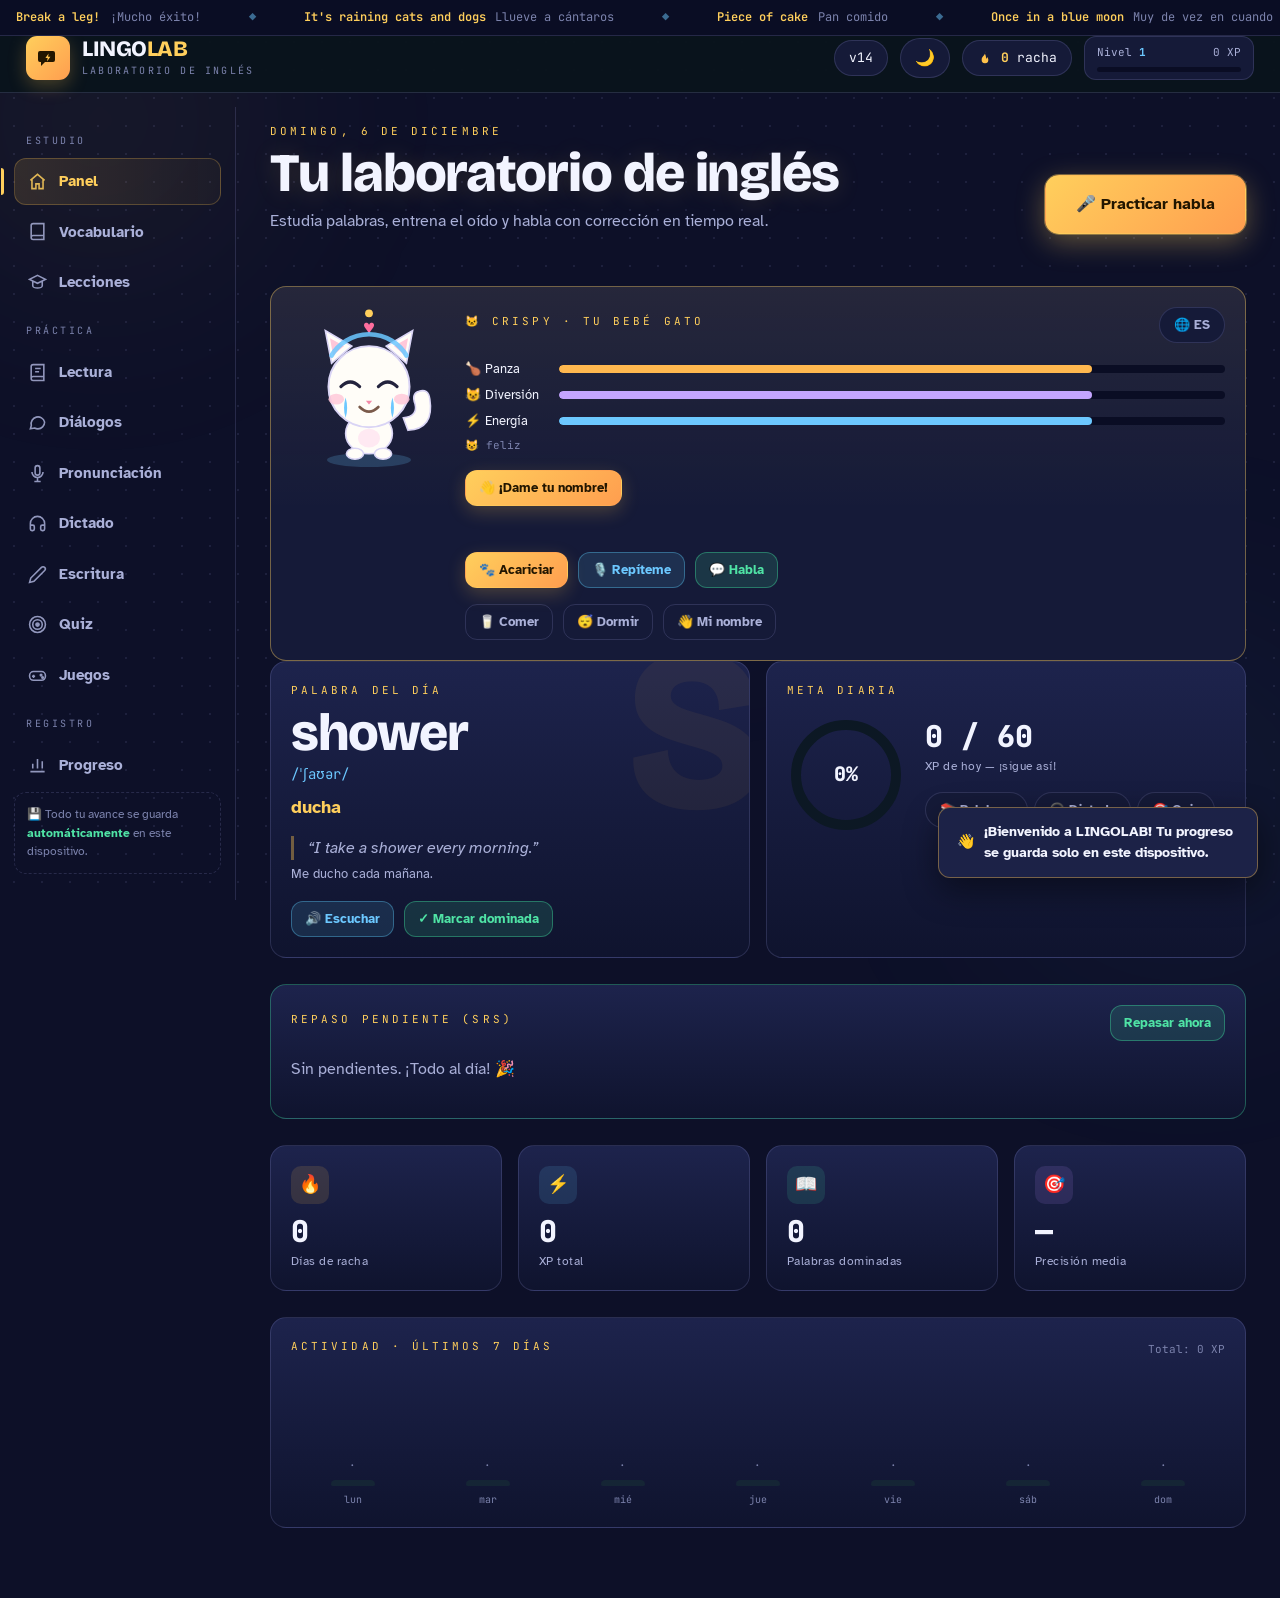
